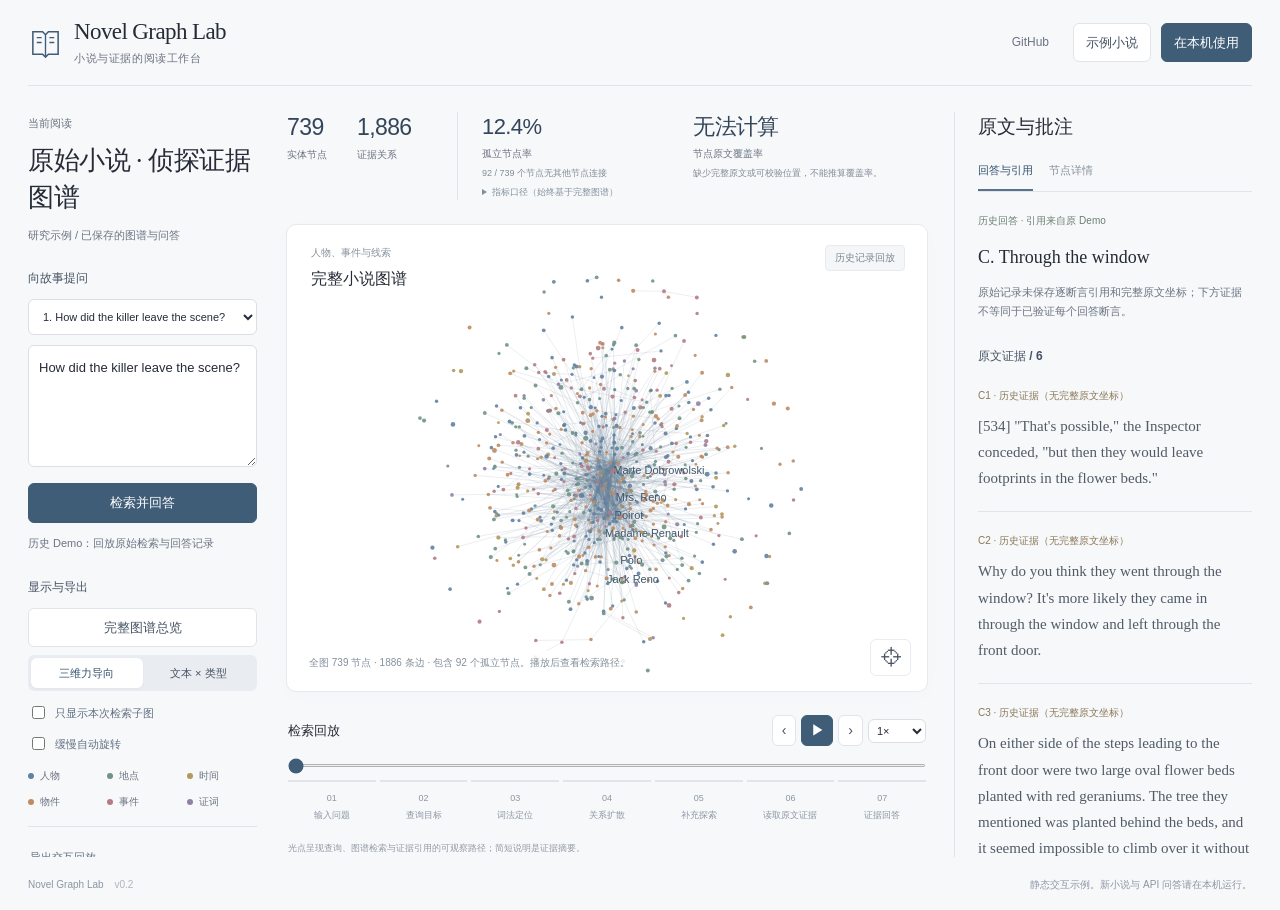
==== docs/index.html @ 872b1c0b "Build Novel Graph Lab with evidence replay and reading interface" ====
<!doctype html>
<html lang="zh-CN"><head><meta charset="utf-8"><meta name="viewport" content="width=device-width, initial-scale=1"><title>Novel Graph Lab · 小说思维图谱</title><style>:root{color-scheme:light;--bg:#f7f8fa;--paper:#fff;--ink:#252b37;--muted:#6b7482;--line:#e1e5ea;--accent:#405d78;--soft:#edf2f6;--serif:"Iowan Old Style","Palatino Linotype","Noto Serif CJK SC","Source Han Serif SC","SimSun",serif}*{box-sizing:border-box}body{margin:0;background:var(--bg);color:var(--ink);font:13px/1.65 -apple-system,BlinkMacSystemFont,"Segoe UI","Microsoft YaHei",sans-serif}button,input,textarea,select{font:inherit}button,select,summary{cursor:pointer}button{border:1px solid var(--line);border-radius:6px;background:var(--paper);color:#475263;padding:8px 12px;transition:background .15s}button:hover{background:var(--soft)}button:disabled{opacity:.5;cursor:wait}button:focus-visible,a:focus-visible,input:focus-visible,textarea:focus-visible,select:focus-visible,summary:focus-visible{outline:2px solid #617b95;outline-offset:3px}button.primary{background:var(--accent);color:white;border-color:var(--accent);font-weight:500}.primary:hover{background:#304a62}.wide{width:100%;text-align:center}header{height:86px;margin:0 28px;display:flex;align-items:center;justify-content:space-between;border-bottom:1px solid var(--line);gap:20px}.brand{display:flex;align-items:center;gap:11px;text-decoration:none;color:var(--ink);font:23px/1.2 var(--serif);letter-spacing:-.6px}.brandmark{width:35px;height:35px;color:var(--accent)}.brand small{display:block;font:11px/1.5 "Segoe UI","Microsoft YaHei",sans-serif;color:var(--muted);letter-spacing:.6px;margin-top:4px}.header-actions{display:flex;align-items:center;gap:10px}.repo-link{color:var(--muted);text-decoration:none;padding:8px 14px;font-size:12px}.repo-link:hover{color:var(--ink)}main{display:grid;grid-template-columns:232px minmax(410px,1fr) 298px;gap:26px;padding:26px 28px 20px;min-height:calc(100vh - 128px)}.left,.right{max-height:calc(100vh - 155px);overflow:auto;scrollbar-width:thin;scrollbar-color:#d3d9df transparent}.left{padding-right:3px}.right{border-left:1px solid var(--line);padding-left:23px}.book-kicker{font-size:11px;color:var(--muted);margin:2px 0 11px}h1{font:26px/1.4 var(--serif);letter-spacing:-.5px;margin:0 0 10px;overflow-wrap:anywhere}h2{font-size:16px;line-height:1.4;font-weight:550;margin:4px 0}h3{font-size:15px;font-weight:550;margin:6px 0}.muted,.micro{color:var(--muted)}.muted{font-size:11px;margin:0}.micro{font-size:11px;line-height:1.75}.section-label{font-size:12px;font-weight:550;color:#455263;margin:25px 0 10px}.left .section-label:first-of-type{margin-top:25px}textarea,input:not([type=checkbox]):not([type=range]):not([type=file]),select{background:var(--paper);border:1px solid #d9dfe5;border-radius:6px;padding:10px;color:var(--ink);width:100%;min-width:0}textarea{resize:vertical;width:100%;margin:10px 0;line-height:1.85}#question{min-height:122px;font-size:13px}select{font-size:11px}#presets{text-overflow:ellipsis;white-space:nowrap}.segmented{display:flex;background:#e9edf1;border-radius:6px;padding:3px;margin-top:8px}.segmented button{flex:1;border:0;background:transparent;font-size:11px;padding:6px 1px;white-space:nowrap}.selected{background:#fff!important;color:#314f6c!important;box-shadow:0 1px 3px #23364a0c}.check{display:flex;align-items:center;gap:7px;font-size:11px;color:#637080;margin:12px 0}input[type=checkbox],input[type=range]{accent-color:var(--accent)}.legend{display:grid;grid-template-columns:repeat(3,1fr);gap:9px;margin:15px 0}.legend span{font-size:10px;color:var(--muted)}.legend i{width:6px;height:6px;border-radius:50%;display:inline-block;margin-right:6px}.aside-bottom{padding-top:16px;margin-top:16px;border-top:1px solid var(--line);display:grid;gap:5px}.aside-bottom button,.import-json{font-size:11px;text-align:left;color:#607083;background:none;border:none;padding:5px 2px}.aside-bottom button:hover,.import-json:hover{color:var(--ink)}.import-json{cursor:pointer}.import-json input{display:none}.center{display:flex;flex-direction:column;gap:14px;min-width:0}.graph-summary{display:flex;gap:0;align-items:start;min-height:97px;padding:0 1px 10px}.stats{display:flex;gap:30px;min-width:170px;padding-right:25px}.stats strong,.graph-health strong{font-size:23px;font-weight:500;color:#34455a;font-variant-numeric:tabular-nums;line-height:1.35;letter-spacing:-.6px}.stats small,.graph-health small{display:block;font-size:10px;color:var(--muted);margin-top:4px}.graph-health{display:grid;grid-template-columns:1fr 1.25fr;gap:4px 24px;padding-left:24px;border-left:1px solid var(--line);flex:1}.graph-health p{font-size:9px;color:#818a96;margin:5px 0 0;line-height:1.55}.graph-health strong{font-size:22px}.graph-health details{grid-column:1/-1;font-size:9px;color:#83909d}.graph-health details[open]{position:relative;z-index:4}.scene{position:relative;min-height:405px;flex:1;overflow:hidden;background:var(--paper);border:1px solid #e6e9ed;border-radius:10px;box-shadow:0 4px 20px #40536904}.scene-top{position:absolute;left:24px;right:22px;top:20px;display:flex;align-items:start;justify-content:space-between;pointer-events:none;z-index:2;gap:10px}.graph-kicker{font-size:10px;color:#89929e;margin-bottom:7px}.badge{font-size:10px;color:#7c8793;background:#f4f6f8;border:1px solid #e7ebef;padding:4px 9px;border-radius:4px;white-space:nowrap}canvas{display:block;width:100%;height:100%;position:absolute;touch-action:none}.scene-bottom{position:absolute;bottom:15px;left:22px;right:16px;display:flex;align-items:end;justify-content:space-between;gap:12px;pointer-events:none}.scene-bottom span{font-size:10px;line-height:1.65;color:#84909c;max-width:87%;background:#ffffffdc;padding:4px 0}.scene-bottom button{pointer-events:auto;font-size:21px;padding:0 9px;border-color:#e8edf1}.timeline{padding:9px 2px 0}.timeline-head{display:flex;justify-content:space-between;gap:15px;align-items:center}.timeline-head h3{font-size:13px;margin:0}.playback{display:flex;gap:5px;align-items:center}.playback button{padding:3px 9px;font-size:14px;min-height:28px}.playback .play{width:32px;background:var(--accent);color:white;border-color:var(--accent)}.playback select{width:58px;padding:4px}#scrub{width:100%;height:3px;margin:18px 0 13px}.steps{display:flex;gap:4px}.steps button{position:relative;background:none;border:0;border-top:2px solid var(--line);border-radius:0;font-size:9px;flex:1;padding:8px 1px;min-width:0;color:#8b96a2;line-height:1.9}.steps button.active{color:#3b526a;border-color:#5b7893}.steps button.past{border-color:#a5b4c1;color:#728696}.timeline>.micro{font-size:9px;margin-bottom:0;color:#929aa4}.source-heading{font:19px var(--serif);padding:2px 0 12px}.tabs{display:flex;border-bottom:1px solid var(--line);margin:2px 0 21px;gap:16px}.tabs button{border:0;border-bottom:2px solid transparent;border-radius:0;font-size:11px;background:none;padding:7px 0 10px;color:#85909c}.tabs button.selected{box-shadow:none;background:transparent!important;border-color:#59738c}.status{font-size:10px;color:#6b8072;margin-bottom:12px}.answer-text{font:18px/1.7 var(--serif);white-space:pre-wrap;overflow-wrap:anywhere}.citation{padding:0 4px;border:0;color:#466586;background:#edf2f7;font:11px sans-serif}.evidence{border:0;border-bottom:1px solid var(--line);border-radius:0;padding:0 0 20px;margin:20px 0;color:#515b67;overflow-wrap:anywhere;cursor:pointer}.evidence strong{display:block;font:10px/1.7 "Segoe UI","Microsoft YaHei",sans-serif;color:#8a7657;margin-bottom:9px}.evidence p{margin:0;font:15px/1.75 var(--serif);white-space:pre-wrap}.evidence.active{background:#edf2f7;outline:8px solid #edf2f7;border-color:transparent;border-radius:2px}.relation{padding:9px 0;border-bottom:1px solid var(--line);font-size:11px;color:#607084}.accent{color:#446780}footer{padding:0 28px 16px;display:flex;justify-content:space-between;font-size:10px;color:#8b96a3;gap:15px}.footer-version{margin-left:8px;color:#adb5be}dialog{max-width:660px;width:calc(100% - 32px);max-height:90vh;padding:30px;background:white;border:1px solid #d4dce4;border-radius:12px;color:var(--ink);box-shadow:0 25px 100px #1a2e4b30}dialog::backdrop{background:#23344850;backdrop-filter:blur(3px)}.dialog-top{display:flex;justify-content:space-between;align-items:start;margin-bottom:22px;gap:20px}.dialog-top h2{font:25px var(--serif)}dialog label{display:block;font-size:12px;color:#5d6b7c;margin-top:13px}dialog input{margin-top:7px}dialog textarea{margin-bottom:0}#novelText{min-height:120px}.form-grid{display:grid;grid-template-columns:1fr 1fr;gap:16px}.file-row{display:flex;justify-content:space-between;align-items:center;gap:12px;font-size:10px;color:var(--muted);margin-top:12px}.file-row select{width:110px}#buildOverlay{position:absolute;z-index:5;left:12%;right:12%;top:34%;padding:25px;background:#fffffffa;border:1px solid #cbd5df;border-radius:10px;box-shadow:0 16px 60px #3b587d1f;text-align:center}progress{width:100%;height:5px;margin-top:20px;accent-color:var(--accent)}#buildDetail{font-size:12px;color:var(--muted)}#toast{position:fixed;bottom:24px;left:50%;transform:translateX(-50%);background:#30475e;color:white;border:1px solid #30475e;border-radius:7px;padding:12px 22px;z-index:20;max-width:85%;font-size:12px}#hover{position:absolute;z-index:4;pointer-events:none;padding:7px 10px;background:#ffffffed;border:1px solid #b7c5d3;box-shadow:0 3px 12px #19365014;border-radius:5px;font-size:11px;max-width:220px}.sr{position:absolute;width:1px;height:1px;overflow:hidden;clip-path:inset(50%)}[hidden]{display:none!important}@media(min-width:1600px){main{grid-template-columns:255px minmax(550px,1fr) 325px;gap:32px;padding:30px 40px 20px}header{margin:0 40px}.scene{min-height:490px}.right{padding-left:27px}.graph-summary{min-height:104px}.stats{gap:38px;min-width:210px}.graph-health{gap:4px 36px}}@media(max-width:1150px){main{grid-template-columns:218px minmax(360px,1fr);gap:20px}.right{grid-column:1/-1;max-height:none;border-left:0;border-top:1px solid var(--line);padding:20px 0}.left{max-height:none}.scene{min-height:440px}.right #evidenceList{display:grid;grid-template-columns:1fr 1fr;gap:16px}.graph-summary{flex-wrap:wrap;gap:12px}.stats{min-width:155px}.graph-health{gap:4px 18px;padding-left:18px}.graph-health strong{font-size:20px}}@media(max-width:700px){header{height:75px;margin:0 16px}.brand{font-size:18px;gap:7px}.brandmark{width:28px}.brand small{font-size:9px;letter-spacing:0}.header-actions{gap:5px}.header-actions button{font-size:11px;padding:6px 8px}.repo-link{display:none}main{display:flex;flex-direction:column;padding:18px 16px;gap:22px}.left{max-height:none;padding:0}.left h1{font-size:24px}.left .aside-bottom{display:flex;flex-wrap:wrap;gap:15px}.section-label{margin-top:18px}.legend{max-width:260px}.center{gap:13px}.scene{min-height:450px}.scene-top{left:17px;right:15px;top:16px}.scene-top h2{font-size:15px}.graph-kicker{font-size:9px}.graph-summary{flex-wrap:nowrap}.stats{min-width:133px;gap:18px;padding-right:12px}.stats strong,.graph-health strong{font-size:19px}.graph-health{padding-left:12px;gap:4px 12px}.graph-health p{font-size:8px}.graph-health small,.stats small{font-size:9px}.graph-health details{font-size:8px}.badge{font-size:9px}.right #evidenceList{display:block}.steps{flex-wrap:wrap}.steps button{min-width:22%}.timeline>.micro{font-size:9px}.form-grid{grid-template-columns:1fr}dialog{padding:22px}footer{padding:4px 16px 16px;font-size:9px;flex-wrap:wrap}}@media(prefers-reduced-motion:reduce){*{scroll-behavior:auto!important;transition:none!important}}
</style></head>
<body>
<header><a class="brand" href="#" aria-label="Novel Graph Lab 首页"><svg class="brandmark" viewBox="0 0 36 36" aria-hidden="true"><path d="M5 7h10l3 3 3-3h10v23H21l-3 3-3-3H5Z" fill="none" stroke="currentColor" stroke-width="1.6"/><path d="M18 10v23M9 13h5M9 18h5M22 13h5M22 18h5" fill="none" stroke="currentColor" stroke-width="1.4"/></svg><span>Novel Graph Lab<small>小说与证据的阅读工作台</small></span></a><nav class="header-actions"><a class="repo-link" href="https://github.com/fuxiaoji/novel-graph-lab" target="_blank" rel="noopener">GitHub</a><button id="loadDemo">示例小说</button><button id="importBtn" class="primary">导入小说</button></nav></header>
<main>
<aside class="left panel"><div class="book-kicker">当前阅读</div><h1 id="bookTitle">小说思维图谱</h1><p id="bookInfo" class="muted">正在加载原始演示…</p><div class="section-label">向故事提问</div><label for="presets" class="sr">历史问题</label><select id="presets"></select><label for="question" class="sr">你的问题</label><textarea id="question" rows="4" placeholder="例如：凶手是如何离开现场的？哪些线索支持这个结论？"></textarea><button id="ask" class="primary wide">检索并回答</button><p id="modeNote" class="micro">历史 Demo 回放 · 无需 API</p>
<div class="section-label">显示与导出</div><button id="overview" class="wide">完整图谱总览</button><div class="segmented"><button id="force" class="selected">三维力导向</button><button id="layers">文本 × 类型</button></div><label class="check"><input type="checkbox" id="focus"> 只显示本次检索子图</label><label class="check"><input type="checkbox" id="rotate"> 缓慢自动旋转</label><div class="legend" id="legend"></div><div class="aside-bottom"><button id="exportHtml">导出交互回放</button><button id="exportJson">保存图谱与问答</button><label class="import-json">载入已保存的图谱<input id="jsonFile" type="file" accept=".json,application/json"></label></div></aside>
<section class="center"><div class="graph-summary"><div class="stats"><div><strong id="nodeCount">—</strong><small>实体节点</small></div><div><strong id="edgeCount">—</strong><small>证据关系</small></div></div>
<div class="graph-health"><div><strong id="isolatedRate">—</strong><small>孤立节点率</small><p id="isolatedDetail"></p></div><div><strong id="coverageRate">—</strong><small>节点原文覆盖率</small><p id="coverageDetail"></p></div><details><summary>指标口径（始终基于完整图谱）</summary><p>孤立节点：没有连接到其他节点的边。覆盖率：节点证据在完整原文中的字符区间取并集，除以全文字符数。重叠只计一次；不把整块长度当作证据覆盖。</p></details></div></div><div class="scene panel" id="scene"><div class="scene-top"><div><div class="graph-kicker">人物、事件与线索</div><h2 id="stageTitle">从问题出发，连接线索</h2></div><span id="modeBadge" class="badge">历史记录回放</span></div><canvas id="graph" aria-label="可旋转的三维小说知识图谱，点击节点查看证据"></canvas><div id="hover" hidden></div><div class="scene-bottom"><span id="stageDetail">拖拽旋转 · 滚轮缩放 · 点击节点查看证据</span><button id="resetView" title="重置视角">⌖</button></div><div id="buildOverlay" hidden><strong id="buildLabel"></strong><progress id="buildProgress" max="1" value="0"></progress><p id="buildDetail"></p><button id="cancel">停止任务</button></div></div>
<div class="timeline panel"><div class="timeline-head"><div><h3>检索回放</h3></div><div class="playback"><button id="prev" title="上一步">‹</button><button id="play" class="play" title="播放或暂停">▶</button><button id="next" title="下一步">›</button><label for="speed" class="sr">播放速度</label><select id="speed"><option value="0.5">0.5×</option><option value="1" selected>1×</option><option value="2">2×</option></select></div></div><label for="scrub" class="sr">动画进度</label><input id="scrub" type="range" min="0" max="1000" value="0"><div id="steps" class="steps"></div><p class="micro">光点呈现查询、图谱检索与证据引用的可观察路径；简短说明是证据摘要。</p></div></section>
<aside class="right panel"><div class="source-heading">原文与批注</div><div class="tabs"><button class="selected" id="answerTab">回答与引用</button><button id="nodeTab">节点详情</button></div><section id="answerPane"><div id="answerState" class="status">等待检索</div><div id="answerText" class="answer-text">输入问题，或播放一个历史示例。</div><p id="uncertainty" class="micro"></p><div class="section-label">原文证据 <span id="evidenceCount"></span></div><div id="evidenceList"></div></section><section id="nodePane" hidden><h3 id="nodeTitle">选择一个节点</h3><p id="nodeType" class="muted">点击图谱中的节点，检查关联和原文。</p><div id="nodeEvidence"></div><div id="nodeRelations"></div></section></aside>
</main>
<footer><span>Novel Graph Lab <span class="footer-version">v0.2</span></span><span id="footerStatus">本地运行 · 图谱与原文可导出 · 密钥不写入文件</span></footer>
<dialog id="importDialog"><form id="importForm"><div class="dialog-top"><div><h2>开始阅读一本小说</h2></div><button type="button" id="closeDialog">✕</button></div><label>小说文件 <input type="file" id="novelFile" accept=".txt,.md,text/plain,text/markdown"></label><div class="file-row"><span id="fileInfo">支持 TXT / Markdown，UTF-8 或 GB18030</span><select id="encoding"><option value="utf-8">UTF-8</option><option value="gb18030">GB18030</option></select></div><label>或粘贴小说<textarea id="novelText" rows="5" placeholder="完整文本会被分块处理，不需要塞入一次对话。已有图谱时，留空可仅更新 API 配置。"></textarea></label><div class="form-grid"><label>API Base URL<input id="baseUrl" type="url" placeholder="https://api.deepseek.com" value="https://api.deepseek.com"></label><label>模型名称<input id="model" placeholder="填写服务商提供的模型 ID"></label></div><label>API Key<input type="password" id="apiKey" autocomplete="off" placeholder="仅在当前页面内存中保存；本地模型可留空"></label><div class="form-grid"><label>每块字符数<input type="number" id="chunkSize" min="500" max="12000" step="500" value="5000"></label><p class="micro">点击开始后，小说分块和问题会发送到你填写的 API。完成分块保存在本地缓存，重试可复用。</p></div><p id="estimate" class="micro">每个新分块约 1 次建图请求，每个问题另约 2 次请求。</p><button class="primary wide" type="submit">应用小说与 API 配置</button></form></dialog>
<div id="toast" role="status" hidden></div>
<script>/* Graph-wide statistics and deterministic 3D force layout, independent of query. */
(function(root){
  function unionLength(ranges){let end=-1,total=0;for(const[a,b]of ranges.sort((x,y)=>x[0]-y[0])){if(b>end){total+=b-Math.max(a,end);end=b;}}return total;}
  function metrics(g){
    const connected=new Set();for(const e of g.edges){if(e.source!==e.target){connected.add(e.source);connected.add(e.target);}}
    const isolated=g.nodes.filter(n=>!connected.has(n.id)).length;
    const total=g.meta?.characters;
    const validPassages=g.passages.filter(p=>Number.isInteger(p.start)&&p.start>=0&&Number.isInteger(p.end)&&p.end>=p.start&&Array.from(p.text||'').length===p.end-p.start);
    const ps=new Map(validPassages.filter(p=>!Number.isInteger(total)||p.end<=total).map(p=>[p.id,p]));
    const full=Number.isInteger(total)&&total>0&&validPassages.every(p=>p.end<=total)&&unionLength(validPassages.map(p=>[p.start,p.end]))===total;
    const ranges=[];let anchored=0;
    for(const n of g.nodes){let found=false;for(const ev of n.evidence_ids||[]){const p=ps.get(ev.passage_id),quote=ev.quote;if(!p||!Number.isInteger(p.start)||!quote?.trim())continue;const at=p.text.indexOf(quote);if(at<0)continue;
      const a=p.start+Array.from(p.text.slice(0,at)).length,b=a+Array.from(quote).length;
      if(a>=0&&b<=p.end){ranges.push([a,b]);found=true;}
    }if(found)anchored++;}
    const covered=full?unionLength(ranges):null;
    return {nodes:g.nodes.length,edges:g.edges.length,isolated,isolatedRate:g.nodes.length?isolated/g.nodes.length:0,covered,total:full?total:null,coverage:full?covered/total:null,anchored:full?anchored:null};
  }
  function forceLayout(g,iterations=90){
    const n=g.nodes.length,indices=new Map(g.nodes.map((v,i)=>[v.id,i]));
    const p=g.nodes.map((v,i)=>{const y=1-2*(i+.5)/Math.max(1,n),r=Math.sqrt(1-y*y),a=i*2.3999632297;return{x:210*r*Math.cos(a),y:210*y,z:210*r*Math.sin(a)};});
    const edges=g.edges.map(e=>[indices.get(e.source),indices.get(e.target)]).filter(([a,b])=>a!=null&&b!=null&&a!==b);
    for(let k=0;k<iterations;k++){
      const f=p.map(()=>({x:0,y:0,z:0})),stride=Math.max(1,Math.ceil(n/1200));
      for(let i=0;i<n;i++)for(let j=i+1+(k%stride);j<n;j+=stride){const a=p[i],b=p[j];const dx=a.x-b.x,dy=a.y-b.y,dz=a.z-b.z,d2=dx*dx+dy*dy+dz*dz+25,d=Math.sqrt(d2),repel=1800*stride/d2;
        for(const[axis,v]of[['x',dx],['y',dy],['z',dz]]){const value=v/d*repel;f[i][axis]+=value;f[j][axis]-=value;}
      }
      for(const[i,j]of edges){const a=p[i],b=p[j],dx=b.x-a.x,dy=b.y-a.y,dz=b.z-a.z,d=Math.hypot(dx,dy,dz)||1,attract=(d-48)*.014;for(const[axis,v]of[['x',dx],['y',dy],['z',dz]]){f[i][axis]+=v/d*attract;f[j][axis]-=v/d*attract;}}
      for(let i=0;i<n;i++){for(const axis of ['x','y','z'])f[i][axis]-=p[i][axis]*.003;const d=Math.hypot(f[i].x,f[i].y,f[i].z)||1,step=Math.min(d,9*(1-k/iterations)+.5)/d;for(const axis of ['x','y','z'])p[i][axis]+=f[i][axis]*step;}
    }
    let max=1;for(const v of p)max=Math.max(max,Math.hypot(v.x,v.y,v.z));for(const v of p)for(const axis of ['x','y','z'])v[axis]*=245/max;
    return new Map(g.nodes.map((v,i)=>[v.id,p[i]]));
  }
  const api={metrics,forceLayout,unionLength};if(typeof module!=='undefined')module.exports=api;else root.GraphAnalysis=api;
})(typeof window!=='undefined'?window:globalThis);
</script><script>window.__PUBLIC_DEMO__=true;window.__BOOT__={"graph": {"version": "1.0", "title": "原始小说 · 侦探证据图谱", "nodes": [{"id": "n1", "name": "the girl", "type": "person", "aliases": ["she", "the crazy girl", "the most elusive girl"], "evidence_ids": [{"passage_id": "historical", "quote": "she"}, {"passage_id": "historical", "quote": "the crazy girl"}], "fx": 0.0286, "fy": 0.0752, "fz": -0.0403, "x": 0.2634, "y": 0.25}, {"id": "n2", "name": "the narrator", "type": "person", "aliases": ["I", "me", "this kind gentleman"], "evidence_ids": [{"passage_id": "historical", "quote": "I"}, {"passage_id": "historical", "quote": "me"}], "fx": -0.0439, "fy": 0.094, "fz": -0.0616, "x": 0.4132, "y": 0.1788}, {"id": "n3", "name": "the sister", "type": "person", "aliases": ["my sister", "your sister", "sister"], "evidence_ids": [{"passage_id": "historical", "quote": "your sister"}, {"passage_id": "historical", "quote": "my sister"}], "fx": 0.0255, "fy": -0.0147, "fz": -0.0691, "x": 0.1238, "y": 0.2}, {"id": "n4", "name": "the French comic book", "type": "clue_object", "aliases": ["the newspaper"], "evidence_ids": [{"passage_id": "historical", "quote": "a large French comic book"}, {"passage_id": "historical", "quote": "the newspaper"}], "fx": 0.1931, "fy": -0.0491, "fz": 0.0904, "x": 0.3006, "y": 0.3333}, {"id": "n5", "name": "Companion", "type": "person", "aliases": ["you", "we"], "evidence_ids": [{"passage_id": "historical", "quote": "you"}, {"passage_id": "historical", "quote": "we"}], "fx": 0.0817, "fy": -0.0168, "fz": -0.0253, "x": 0.0242, "y": 0.0}, {"id": "n6", "name": "Young man", "type": "person", "aliases": ["he"], "evidence_ids": [{"passage_id": "historical", "quote": "a young man"}, {"passage_id": "historical", "quote": "he"}], "fx": 0.2491, "fy": -0.1906, "fz": -0.0706, "x": 0.0115, "y": 0.0}, {"id": "n7", "name": "Arras", "type": "location", "aliases": [], "evidence_ids": [{"passage_id": "historical", "quote": "Arras"}], "fx": 0.1768, "fy": -0.253, "fz": -0.0203, "x": 0.0155, "y": 0.0}, {"id": "n8", "name": "Britain", "type": "location", "aliases": [], "evidence_ids": [{"passage_id": "historical", "quote": "Britain"}], "fx": -0.023, "fy": -0.1101, "fz": -0.0269, "x": 0.5708, "y": 0.4}, {"id": "n9", "name": "America", "type": "location", "aliases": [], "evidence_ids": [{"passage_id": "historical", "quote": "America"}], "fx": 0.2459, "fy": -0.1997, "fz": -0.019, "x": 0.0133, "y": 0.0}, {"id": "n10", "name": "New performance", "type": "event", "aliases": ["new idea"], "evidence_ids": [{"passage_id": "historical", "quote": "new performance"}, {"passage_id": "historical", "quote": "new idea"}], "fx": 0.1125, "fy": -0.0895, "fz": -0.103, "x": 0.0137, "y": 0.0}, {"id": "n11", "name": "Private secretary job", "type": "event", "aliases": ["job"], "evidence_ids": [{"passage_id": "historical", "quote": "private secretary"}, {"passage_id": "historical", "quote": "job"}], "fx": -0.1477, "fy": 0.2029, "fz": -0.152, "x": 0.0166, "y": 0.0}, {"id": "n12", "name": "Poirot", "type": "person", "aliases": ["Mr. Poirot", "Poirot", "my friend"], "evidence_ids": [{"passage_id": "historical", "quote": "Mr. Poirot"}, {"passage_id": "historical", "quote": "Poirot"}], "fx": -0.0601, "fy": -0.0172, "fz": -0.0647, "x": 0.453, "y": 0.3396}, {"id": "n13", "name": "Captain Hastings", "type": "person", "aliases": ["Hastings", "you", "my friend"], "evidence_ids": [{"passage_id": "historical", "quote": "Captain Hastings"}, {"passage_id": "historical", "quote": "Hastings"}], "fx": -0.0388, "fy": -0.0328, "fz": 0.0376, "x": 0.6876, "y": 0.1667}, {"id": "n14", "name": "Lucien Bexes", "type": "person", "aliases": ["Mr. Bexes", "Mr. Bex", "police commissioner"], "evidence_ids": [{"passage_id": "historical", "quote": "Mr. Lucien Bexes"}, {"passage_id": "historical", "quote": "Mr. Bex"}], "fx": -0.0341, "fy": 0.0244, "fz": 0.0161, "x": 0.2069, "y": 0.2872}, {"id": "n15", "name": "The deceased", "type": "person", "aliases": ["deceased"], "evidence_ids": [{"passage_id": "historical", "quote": "The deceased"}, {"passage_id": "historical", "quote": "the deceased"}], "fx": -0.0263, "fy": 0.1621, "fz": -0.0135, "x": 0.1713, "y": 0.1667}, {"id": "n16", "name": "Mr. Alt", "type": "person", "aliases": ["examining magistrate", "Mr. Alt", "the judge"], "evidence_ids": [{"passage_id": "historical", "quote": "Mr. Alt"}, {"passage_id": "historical", "quote": "the judge"}], "fx": 0.0142, "fy": 0.0382, "fz": -0.0701, "x": 0.4193, "y": 0.2847}, {"id": "n17", "name": "Ostend 1909", "type": "time_anchor", "aliases": ["1909"], "evidence_ids": [{"passage_id": "historical", "quote": "Ostend in 1909"}], "fx": -0.1729, "fy": -0.0698, "fz": -0.1869, "x": 0.0709, "y": 0.0}, {"id": "n18", "name": "The card", "type": "clue_object", "aliases": ["card"], "evidence_ids": [{"passage_id": "historical", "quote": "the card"}, {"passage_id": "historical", "quote": "business card"}], "fx": -0.1196, "fy": -0.0509, "fz": -0.0472, "x": 0.0685, "y": 0.0}, {"id": "n19", "name": "The house", "type": "location", "aliases": ["house", "the house", "home"], "evidence_ids": [{"passage_id": "historical", "quote": "the house"}, {"passage_id": "historical", "quote": "house"}], "fx": -0.0274, "fy": -0.036, "fz": 0.0435, "x": 0.3469, "y": 0.15}, {"id": "n20", "name": "Jack Reno", "type": "person", "aliases": ["Jack", "Mr. Jack", "the boy"], "evidence_ids": [{"passage_id": "historical", "quote": "Jack Reno"}, {"passage_id": "historical", "quote": "Jack"}], "fx": 0.1017, "fy": 0.0532, "fz": 0.1001, "x": 0.6647, "y": 0.2979}, {"id": "n21", "name": "Maudie Dobroslava", "type": "person", "aliases": ["Maudie", "Miss Dobrol"], "evidence_ids": [{"passage_id": "historical", "quote": "Miss Dobrol"}, {"passage_id": "historical", "quote": "Maudie"}], "fx": 0.2491, "fy": 0.0899, "fz": 0.184, "x": 0.984, "y": 0.0}, {"id": "n22", "name": "Bella DuVain", "type": "person", "aliases": ["the girl", "she", "her"], "evidence_ids": [{"passage_id": "historical", "quote": "Bella DuVain"}, {"passage_id": "historical", "quote": "She lifted her veil"}], "fx": 0.1158, "fy": -0.1021, "fz": -0.0214, "x": 0.7067, "y": 0.3514}, {"id": "n23", "name": "Gilead", "type": "person", "aliases": [], "evidence_ids": [{"passage_id": "historical", "quote": "Gilead"}], "fx": 0.0046, "fy": -0.0809, "fz": 0.2429, "x": 0.9861, "y": 0.0}, {"id": "n24", "name": "Mrs. Reno", "type": "person", "aliases": ["his mother", "Mrs. Renault", "madam"], "evidence_ids": [{"passage_id": "historical", "quote": "His mother"}, {"passage_id": "historical", "quote": "Mrs."}], "fx": 0.0284, "fy": 0.0332, "fz": -0.0244, "x": 0.5838, "y": 0.2724}, {"id": "n25", "name": "Manor of Marguerite", "type": "location", "aliases": [], "evidence_ids": [{"passage_id": "historical", "quote": "Manor of Marguerite"}], "fx": 0.1666, "fy": 0.0988, "fz": 0.2645, "x": 0.983, "y": 0.0}, {"id": "n26", "name": "Paris", "type": "location", "aliases": ["Paris"], "evidence_ids": [{"passage_id": "historical", "quote": "Paris"}], "fx": 0.0309, "fy": -0.0308, "fz": 0.0859, "x": 0.5363, "y": 0.1}, {"id": "n27", "name": "the truth", "type": "event", "aliases": [], "evidence_ids": [{"passage_id": "historical", "quote": "the truth"}], "fx": -0.0143, "fy": 0.0089, "fz": 0.0679, "x": 0.7859, "y": 0.0}, {"id": "n28", "name": "George Conolly", "type": "person", "aliases": ["Jack's father", "my father", "father"], "evidence_ids": [{"passage_id": "historical", "quote": "Jack's father"}, {"passage_id": "historical", "quote": "George Conolly"}], "fx": 0.0761, "fy": -0.0007, "fz": -0.0194, "x": 0.7913, "y": 0.1765}, {"id": "n29", "name": "Mr. Stoner", "type": "person", "aliases": ["Gabriel Stoner", "Stoner", "Mr. Stoner"], "evidence_ids": [{"passage_id": "historical", "quote": "Mr. Stoner"}, {"passage_id": "historical", "quote": "Gabriel Stoner"}], "fx": 0.0146, "fy": 0.0361, "fz": 0.0192, "x": 0.5459, "y": 0.4189}, {"id": "n30", "name": "London", "type": "location", "aliases": ["London"], "evidence_ids": [{"passage_id": "historical", "quote": "London"}], "fx": -0.1123, "fy": 0.0541, "fz": -0.1383, "x": 0.5847, "y": 0.0}, {"id": "n31", "name": "South America", "type": "location", "aliases": ["South America"], "evidence_ids": [{"passage_id": "historical", "quote": "South America"}], "fx": 0.0873, "fy": 0.0836, "fz": 0.0453, "x": 0.4026, "y": 0.3846}, {"id": "n32", "name": "hunting dog model", "type": "clue_object", "aliases": ["Jolaud"], "evidence_ids": [{"passage_id": "historical", "quote": "hunting dog model"}, {"passage_id": "historical", "quote": "Jolaud"}], "fx": -0.1036, "fy": -0.0793, "fz": -0.2149, "x": 0.9908, "y": 0.0}, {"id": "n33", "name": "500 francs", "type": "clue_object", "aliases": [], "evidence_ids": [{"passage_id": "historical", "quote": "500 francs"}], "fx": -0.1097, "fy": -0.0588, "fz": -0.2266, "x": 0.9909, "y": 0.0}, {"id": "n34", "name": "ship to South America", "type": "event", "aliases": [], "evidence_ids": [{"passage_id": "historical", "quote": "ship to South America"}], "fx": 0.218, "fy": 0.0358, "fz": 0.2323, "x": 0.9916, "y": 0.0}, {"id": "n35", "name": "Bello", "type": "person", "aliases": [], "evidence_ids": [{"passage_id": "historical", "quote": "Bello"}], "fx": 0.2262, "fy": 0.0749, "fz": 0.2364, "x": 0.9939, "y": 0.0}, {"id": "n37", "name": "Jack's mother", "type": "person", "aliases": ["my mother", "his mother", "the lady"], "evidence_ids": [{"passage_id": "historical", "quote": "My mother"}, {"passage_id": "historical", "quote": "my mother"}], "fx": 0.0393, "fy": 0.065, "fz": -0.0261, "x": 0.7599, "y": 0.5}, {"id": "n38", "name": "Reynold family", "type": "person", "aliases": ["Reynold"], "evidence_ids": [{"passage_id": "historical", "quote": "Reynold family"}, {"passage_id": "historical", "quote": "Mr. Reynold"}], "fx": -0.0248, "fy": 0.0392, "fz": 0.1356, "x": 0.8338, "y": 0.0}, {"id": "n39", "name": "Chateau de Generville", "type": "location", "aliases": ["Chateau de Gene"], "evidence_ids": [{"passage_id": "historical", "quote": "Chateau de Generville"}, {"passage_id": "historical", "quote": "Chateau de Gene"}], "fx": -0.0031, "fy": -0.0838, "fz": 0.0323, "x": 0.8378, "y": 0.0}, {"id": "n40", "name": "Cinderella", "type": "person", "aliases": ["Cinderella", "she", "mad girl"], "evidence_ids": [{"passage_id": "historical", "quote": "Cinderella"}, {"passage_id": "historical", "quote": "she"}], "fx": -0.1071, "fy": 0.0896, "fz": -0.0092, "x": 0.5346, "y": 0.4464}, {"id": "n41", "name": "Darcy", "type": "person", "aliases": ["Darcy"], "evidence_ids": [{"passage_id": "historical", "quote": "Darcy"}], "fx": -0.1039, "fy": 0.2163, "fz": -0.1574, "x": 0.9984, "y": 0.0}, {"id": "n42", "name": "the prince", "type": "person", "aliases": ["prince"], "evidence_ids": [{"passage_id": "historical", "quote": "the prince"}], "fx": -0.2651, "fy": 0.137, "fz": -0.0174, "x": 0.9997, "y": 0.0}, {"id": "n43", "name": "the train to Calais", "type": "event", "aliases": ["train"], "evidence_ids": [{"passage_id": "historical", "quote": "the train to Calais"}, {"passage_id": "historical", "quote": "train"}], "fx": 0.041, "fy": 0.043, "fz": 0.0193, "x": 0.5186, "y": 0.1111}, {"id": "n44", "name": "early June", "type": "time_anchor", "aliases": ["June"], "evidence_ids": [{"passage_id": "historical", "quote": "early June"}], "fx": 0.0703, "fy": 0.5271, "fz": 0.8358, "x": 0.0013, "y": 0.0}, {"id": "n45", "name": "Mr. Renault", "type": "person", "aliases": ["Mr. Renault", "Monsieur Renault", "M. Renault"], "evidence_ids": [{"passage_id": "historical", "quote": "Mr. Renault"}, {"passage_id": "historical", "quote": "Monsieur Renault"}], "fx": -0.0572, "fy": 0.0305, "fz": 0.041, "x": 0.3673, "y": 0.3482}, {"id": "n47", "name": "breakfast", "type": "event", "aliases": ["breakfast"], "evidence_ids": [{"passage_id": "historical", "quote": "breakfast"}], "fx": -0.0779, "fy": -0.0223, "fz": -0.1575, "x": 0.4127, "y": 0.25}, {"id": "n48", "name": "transatlantic journey", "type": "event", "aliases": ["transatlantic journey"], "evidence_ids": [{"passage_id": "historical", "quote": "transatlantic journey"}], "fx": -0.0734, "fy": 0.2262, "fz": -0.1594, "x": 0.023, "y": 0.0}, {"id": "n49", "name": "Calais", "type": "location", "aliases": ["Calais"], "evidence_ids": [{"passage_id": "historical", "quote": "Calais"}, {"passage_id": "historical", "quote": "Calais station"}], "fx": -0.0017, "fy": 0.0693, "fz": -0.067, "x": 0.3806, "y": 0.1429}, {"id": "n50", "name": "Dover", "type": "location", "aliases": ["Dover"], "evidence_ids": [{"passage_id": "historical", "quote": "Dover"}], "fx": -0.1115, "fy": 0.0643, "fz": -0.1625, "x": 0.2777, "y": 0.0}, {"id": "n51", "name": "eleven o'clock", "type": "time_anchor", "aliases": ["eleven o'clock"], "evidence_ids": [{"passage_id": "historical", "quote": "eleven o'clock"}], "fx": -0.1396, "fy": -0.0383, "fz": -0.1993, "x": 0.0444, "y": 0.0}, {"id": "n52", "name": "telegram", "type": "clue_object", "aliases": ["telegram"], "evidence_ids": [{"passage_id": "historical", "quote": "telegram"}], "fx": -0.0124, "fy": -0.0384, "fz": 0.0769, "x": 0.4666, "y": 0.375}, {"id": "n53", "name": "seasickness pills", "type": "clue_object", "aliases": ["seasickness pills"], "evidence_ids": [{"passage_id": "historical", "quote": "seasickness pills"}], "fx": -0.1452, "fy": 0.1935, "fz": -0.1303, "x": 0.045, "y": 0.0}, {"id": "n54", "name": "tie", "type": "clue_object", "aliases": ["tie"], "evidence_ids": [{"passage_id": "historical", "quote": "tie"}], "fx": -0.1454, "fy": -0.0957, "fz": -0.1889, "x": 0.0234, "y": 0.0}, {"id": "n55", "name": "Policeman", "type": "person", "aliases": [], "evidence_ids": [{"passage_id": "historical", "quote": "policeman"}], "fx": -0.0753, "fy": -0.2193, "fz": 0.1979, "x": 0.0668, "y": 0.0}, {"id": "n56", "name": "Madame Renault", "type": "person", "aliases": ["she", "her", "a lady"], "evidence_ids": [{"passage_id": "historical", "quote": "Madame Renault"}, {"passage_id": "historical", "quote": "she"}], "fx": 0.0377, "fy": 0.0663, "fz": 0.0314, "x": 0.5631, "y": 0.2108}, {"id": "n57", "name": "Françoise", "type": "person", "aliases": ["old maid", "Francoise", "the maid"], "evidence_ids": [{"passage_id": "historical", "quote": "Françoise"}, {"passage_id": "historical", "quote": "Francoise"}], "fx": 0.0155, "fy": -0.0641, "fz": 0.0115, "x": 0.3216, "y": 0.1739}, {"id": "n59", "name": "Doctor", "type": "person", "aliases": ["Doctor", "the doctor", "doctor"], "evidence_ids": [{"passage_id": "historical", "quote": "doctor"}, {"passage_id": "historical", "quote": "the doctor"}], "fx": -0.0159, "fy": -0.0155, "fz": 0.0156, "x": 0.5799, "y": 0.25}, {"id": "n60", "name": "Villa Renault", "type": "location", "aliases": ["his villa"], "evidence_ids": [{"passage_id": "historical", "quote": "his villa"}], "fx": -0.0338, "fy": -0.1169, "fz": 0.0875, "x": 0.0666, "y": 0.0}, {"id": "n61", "name": "Large green gate", "type": "location", "aliases": [], "evidence_ids": [{"passage_id": "historical", "quote": "large green gate"}], "fx": -0.5057, "fy": 0.5588, "fz": -0.6472, "x": 0.0657, "y": 0.0}, {"id": "n62", "name": "Front door", "type": "clue_object", "aliases": ["it", "front door", "the front door"], "evidence_ids": [{"passage_id": "historical", "quote": "front door"}, {"passage_id": "historical", "quote": "the front door"}], "fx": -0.0253, "fy": -0.0651, "fz": -0.031, "x": 0.3262, "y": 0.2273}, {"id": "n63", "name": "Silverware", "type": "clue_object", "aliases": [], "evidence_ids": [{"passage_id": "historical", "quote": "silverware"}], "fx": -0.0076, "fy": -0.1931, "fz": 0.0887, "x": 0.08, "y": 0.0}, {"id": "n64", "name": "Body", "type": "clue_object", "aliases": ["the body", "he", "real killer"], "evidence_ids": [{"passage_id": "historical", "quote": "the body"}, {"passage_id": "historical", "quote": "he"}], "fx": -0.0064, "fy": -0.0182, "fz": -0.0057, "x": 0.3317, "y": 0.1562}, {"id": "n65", "name": "Murder event", "type": "event", "aliases": ["murdered"], "evidence_ids": [{"passage_id": "historical", "quote": "murdered"}], "fx": -0.2124, "fy": -0.0021, "fz": 0.1301, "x": 0.067, "y": 0.0}, {"id": "n66", "name": "Discovery of body", "type": "event", "aliases": [], "evidence_ids": [{"passage_id": "historical", "quote": "discovered this morning at nine o'clock"}], "fx": -0.2958, "fy": -0.0312, "fz": 0.3114, "x": 0.0731, "y": 0.0}, {"id": "n67", "name": "Finding of front door open", "type": "event", "aliases": [], "evidence_ids": [{"passage_id": "historical", "quote": "found the front door half open"}], "fx": -0.0782, "fy": -0.2016, "fz": -0.0657, "x": 0.0796, "y": 0.0}, {"id": "n68", "name": "Finding of Madame Renault bound", "type": "event", "aliases": [], "evidence_ids": [], "fx": -0.7517, "fy": -0.1264, "fz": -0.6612, "x": 0.0, "y": 0.5}, {"id": "n69", "name": "Examination of body", "type": "event", "aliases": [], "evidence_ids": [{"passage_id": "historical", "quote": "examined the body this morning at ten o'clock"}], "fx": -0.0283, "fy": 0.1672, "fz": -0.0801, "x": 0.0825, "y": 0.0}, {"id": "n70", "name": "Time of death", "type": "time_anchor", "aliases": ["around two in the morning"], "evidence_ids": [{"passage_id": "historical", "quote": "around two in the morning"}], "fx": -0.3403, "fy": -0.0186, "fz": 0.244, "x": 0.0734, "y": 0.0}, {"id": "n71", "name": "Nine o'clock", "type": "time_anchor", "aliases": [], "evidence_ids": [{"passage_id": "historical", "quote": "nine o'clock"}], "fx": -0.3725, "fy": -0.0521, "fz": 0.4103, "x": 0.0731, "y": 0.0}, {"id": "n72", "name": "Ten o'clock", "type": "time_anchor", "aliases": ["ten o'clock"], "evidence_ids": [{"passage_id": "historical", "quote": "ten o'clock"}, {"passage_id": "historical", "quote": "ten o'clock this morning"}], "fx": -0.0572, "fy": 0.25, "fz": -0.1127, "x": 0.293, "y": 0.0}, {"id": "n73", "name": "Dr. Durand", "type": "person", "aliases": ["Dr. Durand"], "evidence_ids": [{"passage_id": "historical", "quote": "Dr. Durand"}], "fx": -0.0263, "fy": 0.2695, "fz": -0.0626, "x": 0.1054, "y": 0.1667}, {"id": "n75", "name": "The Judge", "type": "person", "aliases": ["the judge"], "evidence_ids": [{"passage_id": "historical", "quote": "the judge"}, {"passage_id": "historical", "quote": "The judge"}], "fx": -0.0202, "fy": 0.0961, "fz": -0.0825, "x": 0.1791, "y": 0.0}, {"id": "n76", "name": "The Study", "type": "location", "aliases": ["the study", "study", "room"], "evidence_ids": [{"passage_id": "historical", "quote": "the study"}, {"passage_id": "historical", "quote": "study"}], "fx": 0.0364, "fy": -0.0079, "fz": 0.0318, "x": 0.3169, "y": 0.05}, {"id": "n77", "name": "Bellodi", "type": "person", "aliases": ["Bellodi", "Berodie", "the beautiful and mysterious Bellodi"], "evidence_ids": [{"passage_id": "historical", "quote": "Bellodi"}, {"passage_id": "historical", "quote": "Arnold Berodie"}], "fx": 0.1553, "fy": -0.1638, "fz": 0.0307, "x": 0.5705, "y": 0.0}, {"id": "n78", "name": "the chief", "type": "person", "aliases": ["chief", "Bex", "the chief"], "evidence_ids": [{"passage_id": "historical", "quote": "the chief"}, {"passage_id": "historical", "quote": "Chief"}], "fx": -0.0462, "fy": 0.0457, "fz": 0.0219, "x": 0.1961, "y": 0.125}, {"id": "n81", "name": "a vagrant", "type": "person", "aliases": ["vagrant", "the tramp", "a rough and violent vagrant"], "evidence_ids": [{"passage_id": "historical", "quote": "a vagrant"}, {"passage_id": "historical", "quote": "the vagrant"}], "fx": 0.0691, "fy": 0.0891, "fz": 0.0169, "x": 0.7245, "y": 0.0385}, {"id": "n82", "name": "the apartment", "type": "location", "aliases": ["apartment"], "evidence_ids": [{"passage_id": "historical", "quote": "the apartment"}], "fx": 0.0986, "fy": -0.191, "fz": 0.0472, "x": 0.5707, "y": 0.0}, {"id": "n83", "name": "the garden", "type": "location", "aliases": ["garden"], "evidence_ids": [{"passage_id": "historical", "quote": "the garden"}, {"passage_id": "historical", "quote": "garden"}], "fx": -0.1831, "fy": 0.0948, "fz": 0.1243, "x": 0.768, "y": 0.5}, {"id": "n84", "name": "the bedroom", "type": "location", "aliases": ["bedroom"], "evidence_ids": [{"passage_id": "historical", "quote": "the bedroom"}], "fx": -0.2311, "fy": -0.0222, "fz": -0.1635, "x": 0.3847, "y": 0.25}, {"id": "n85", "name": "the bed", "type": "location", "aliases": ["bed"], "evidence_ids": [{"passage_id": "historical", "quote": "the bed"}], "fx": 0.1333, "fy": -0.195, "fz": 0.0218, "x": 0.3685, "y": 0.25}, {"id": "n86", "name": "the knife", "type": "clue_object", "aliases": ["knife", "same knife", "it"], "evidence_ids": [{"passage_id": "historical", "quote": "a knife"}, {"passage_id": "historical", "quote": "the same knife"}], "fx": 0.0375, "fy": -0.0424, "fz": 0.043, "x": 0.6411, "y": 0.3929}, {"id": "n87", "name": "the secret", "type": "clue_object", "aliases": ["secret", "Secret", "the secret"], "evidence_ids": [{"passage_id": "historical", "quote": "the well-known \"secret\""}, {"passage_id": "historical", "quote": "Secret"}], "fx": 0.0055, "fy": 0.0305, "fz": 0.0304, "x": 0.2962, "y": 0.0714}, {"id": "n88", "name": "November 28th", "type": "time_anchor", "aliases": ["November 28th"], "evidence_ids": [{"passage_id": "historical", "quote": "November 28th"}], "fx": 0.6402, "fy": -0.7327, "fz": 0.2329, "x": 0.5703, "y": 0.0}, {"id": "n90", "name": "the day of the murder", "type": "time_anchor", "aliases": [], "evidence_ids": [{"passage_id": "historical", "quote": "the day of the murder"}], "fx": -0.5663, "fy": 0.8297, "fz": 0.1568, "x": 0.6963, "y": 0.0}, {"id": "n91", "name": "the letter and telegram", "type": "clue_object", "aliases": [], "evidence_ids": [{"passage_id": "historical", "quote": "the letter and telegram"}], "fx": 0.3646, "fy": 0.3488, "fz": -0.03, "x": 0.6967, "y": 0.0}, {"id": "n92", "name": "Masters", "type": "person", "aliases": [], "evidence_ids": [{"passage_id": "historical", "quote": "Masters"}, {"passage_id": "historical", "quote": "the chauffeur, Masters"}], "fx": 0.2607, "fy": 0.2178, "fz": 0.0351, "x": 0.692, "y": 0.0}, {"id": "n93", "name": "the quarrel with the tramp", "type": "event", "aliases": [], "evidence_ids": [{"passage_id": "historical", "quote": "the quarrel with the tramp"}], "fx": 0.4339, "fy": 0.4487, "fz": -0.0988, "x": 0.6971, "y": 0.0}, {"id": "n94", "name": "Tuesday evening", "type": "time_anchor", "aliases": [], "evidence_ids": [{"passage_id": "historical", "quote": "Tuesday evening"}], "fx": 0.1929, "fy": -0.2498, "fz": 0.9437, "x": 0.7583, "y": 0.0}, {"id": "n95", "name": "Merlinville", "type": "location", "aliases": ["Merlinville", "Merlinville Manor"], "evidence_ids": [{"passage_id": "historical", "quote": "Merlinville"}, {"passage_id": "historical", "quote": "Merlinville Manor"}], "fx": 0.0183, "fy": -0.0136, "fz": 0.0822, "x": 0.6775, "y": 0.1389}, {"id": "n96", "name": "Thursday morning", "type": "time_anchor", "aliases": [], "evidence_ids": [{"passage_id": "historical", "quote": "Thursday morning"}], "fx": 0.0626, "fy": 0.1939, "fz": 0.1332, "x": 0.7585, "y": 0.0}, {"id": "n97", "name": "the boat", "type": "location", "aliases": ["boat"], "evidence_ids": [{"passage_id": "historical", "quote": "the boat"}, {"passage_id": "historical", "quote": "the boat from Calais"}], "fx": -0.0865, "fy": -0.0788, "fz": 0.1239, "x": 0.403, "y": 0.0}, {"id": "n98", "name": "my friend", "type": "person", "aliases": [], "evidence_ids": [{"passage_id": "historical", "quote": "my friend"}], "fx": -0.29, "fy": -0.8046, "fz": -0.4963, "x": 0.0564, "y": 0.0}, {"id": "n99", "name": "the car", "type": "clue_object", "aliases": ["a car", "rental car", "the car"], "evidence_ids": [{"passage_id": "historical", "quote": "a car"}, {"passage_id": "historical", "quote": "rental car"}], "fx": -0.0707, "fy": 0.0166, "fz": 0.1394, "x": 0.343, "y": 0.3636}, {"id": "n100", "name": "his delayed telegram", "type": "clue_object", "aliases": [], "evidence_ids": [{"passage_id": "historical", "quote": "his delayed telegram"}], "fx": -0.1364, "fy": -0.054, "fz": -0.2123, "x": 0.0571, "y": 0.0}, {"id": "n101", "name": "Blackstock", "type": "person", "aliases": [], "evidence_ids": [{"passage_id": "historical", "quote": "Blackstock"}], "fx": -0.1115, "fy": -0.2405, "fz": -0.0003, "x": 0.0581, "y": 0.0}, {"id": "n102", "name": "an ill omen", "type": "evidence_sentence", "aliases": [], "evidence_ids": [{"passage_id": "historical", "quote": "an ill omen"}], "fx": -0.1499, "fy": -0.3727, "fz": 0.0635, "x": 0.0581, "y": 0.0}, {"id": "n103", "name": "a feeling", "type": "evidence_sentence", "aliases": [], "evidence_ids": [{"passage_id": "historical", "quote": "a feeling"}], "fx": -0.1874, "fy": -0.0293, "fz": -0.1872, "x": 0.0587, "y": 0.0}, {"id": "n104", "name": "Gerald", "type": "person", "aliases": ["Gerald"], "evidence_ids": [{"passage_id": "historical", "quote": "Gerald"}], "fx": -0.0955, "fy": 0.0992, "fz": -0.1019, "x": 0.448, "y": 0.125}, {"id": "n105", "name": "lead pipe", "type": "clue_object", "aliases": ["a piece of lead pipe", "lead pipe"], "evidence_ids": [{"passage_id": "historical", "quote": "a piece of lead pipe"}, {"passage_id": "historical", "quote": "lead pipe"}], "fx": -0.059, "fy": 0.0529, "fz": -0.0685, "x": 0.4654, "y": 0.0}, {"id": "n106", "name": "the watch", "type": "clue_object", "aliases": ["watch", "it", "watch clues"], "evidence_ids": [{"passage_id": "historical", "quote": "the watch"}, {"passage_id": "historical", "quote": "watch"}], "fx": 0.0351, "fy": -0.1417, "fz": -0.1121, "x": 0.3426, "y": 0.2}, {"id": "n107", "name": "the case", "type": "event", "aliases": ["the case"], "evidence_ids": [{"passage_id": "historical", "quote": "the case"}, {"passage_id": "historical", "quote": "the case of the Villa Renee"}], "fx": 0.0883, "fy": -0.306, "fz": -0.192, "x": 0.3172, "y": 0.1667}, {"id": "n108", "name": "the grounds", "type": "location", "aliases": [], "evidence_ids": [{"passage_id": "historical", "quote": "the grounds"}], "fx": -0.1218, "fy": 0.257, "fz": -0.1689, "x": 0.2263, "y": 0.0}, {"id": "n111", "name": "the letter", "type": "clue_object", "aliases": ["the letter", "a letter", "letter"], "evidence_ids": [{"passage_id": "historical", "quote": "the letter"}, {"passage_id": "historical", "quote": "your letter"}], "fx": 0.0197, "fy": 0.0026, "fz": 0.0054, "x": 0.4735, "y": 0.2703}, {"id": "n112", "name": "the villa", "type": "location", "aliases": ["the villa", "villa", "my home"], "evidence_ids": [{"passage_id": "historical", "quote": "the villa"}, {"passage_id": "historical", "quote": "villa"}], "fx": -0.0349, "fy": 0.0946, "fz": 0.0202, "x": 0.5651, "y": 0.2381}, {"id": "n113", "name": "the living room", "type": "location", "aliases": ["the living room"], "evidence_ids": [{"passage_id": "historical", "quote": "the living room"}, {"passage_id": "historical", "quote": "living room"}], "fx": 0.0167, "fy": -0.0167, "fz": -0.0701, "x": 0.3396, "y": 0.3125}, {"id": "n114", "name": "the entrance hall", "type": "location", "aliases": ["the entrance hall"], "evidence_ids": [{"passage_id": "historical", "quote": "the entrance hall"}], "fx": 0.6496, "fy": 0.6636, "fz": 0.3494, "x": 0.0739, "y": 0.0}, {"id": "n115", "name": "the fireplace", "type": "location", "aliases": ["the fireplace"], "evidence_ids": [{"passage_id": "historical", "quote": "the fireplace"}], "fx": -0.0906, "fy": 0.4234, "fz": -0.107, "x": 0.0756, "y": 0.0}, {"id": "n116", "name": "Mr. Alt's clerk", "type": "person", "aliases": ["his clerk"], "evidence_ids": [{"passage_id": "historical", "quote": "his clerk"}], "fx": 0.0184, "fy": -0.0831, "fz": -0.2297, "x": 0.0747, "y": 0.0}, {"id": "n117", "name": "the murder", "type": "event", "aliases": ["the murder", "this case"], "evidence_ids": [{"passage_id": "historical", "quote": "the murder"}, {"passage_id": "historical", "quote": "you killed him"}], "fx": 0.0387, "fy": 0.0485, "fz": -0.0011, "x": 0.5985, "y": 0.3}, {"id": "n118", "name": "Poirot's client", "type": "person", "aliases": ["my client"], "evidence_ids": [{"passage_id": "historical", "quote": "my client"}], "fx": 0.1053, "fy": 0.0555, "fz": -0.0816, "x": 0.0773, "y": 0.0}, {"id": "n119", "name": "Jules Gaborneau", "type": "person", "aliases": [], "evidence_ids": [{"passage_id": "historical", "quote": "Jules Gaborneau"}], "fx": -0.1523, "fy": -0.0496, "fz": -0.2045, "x": 0.5408, "y": 0.0}, {"id": "n120", "name": "train arriving", "type": "event", "aliases": [], "evidence_ids": [{"passage_id": "historical", "quote": "the train arriving"}], "fx": 0.6352, "fy": 0.0637, "fz": -0.7513, "x": 0.5372, "y": 0.0}, {"id": "n121", "name": "another murder", "type": "event", "aliases": ["murder", "his death", "killed"], "evidence_ids": [{"passage_id": "historical", "quote": "another murder"}, {"passage_id": "historical", "quote": "murder"}], "fx": -0.0047, "fy": -0.0256, "fz": -0.0563, "x": 0.649, "y": 0.3889}, {"id": "n122", "name": "platform", "type": "location", "aliases": ["platform"], "evidence_ids": [{"passage_id": "historical", "quote": "the platform"}], "fx": -0.0091, "fy": 0.0446, "fz": -0.1572, "x": 0.2791, "y": 0.0}, {"id": "n123", "name": "town", "type": "location", "aliases": [], "evidence_ids": [{"passage_id": "historical", "quote": "town"}], "fx": 0.2149, "fy": -0.2263, "fz": -0.0383, "x": 0.4935, "y": 0.0}, {"id": "n124", "name": "hotel", "type": "location", "aliases": ["hotel"], "evidence_ids": [{"passage_id": "historical", "quote": "the hotel"}, {"passage_id": "historical", "quote": "hotel"}], "fx": 0.0042, "fy": -0.0202, "fz": -0.0066, "x": 0.6673, "y": 0.125}, {"id": "n125", "name": "Melunville village", "type": "location", "aliases": [], "evidence_ids": [{"passage_id": "historical", "quote": "Melunville village"}], "fx": -0.073, "fy": 0.2392, "fz": -0.1338, "x": 0.9226, "y": 0.0}, {"id": "n126", "name": "restaurant", "type": "location", "aliases": [], "evidence_ids": [{"passage_id": "historical", "quote": "a restaurant"}], "fx": -0.1189, "fy": 0.2238, "fz": -0.1198, "x": 0.9229, "y": 0.0}, {"id": "n127", "name": "fried eggs", "type": "clue_object", "aliases": [], "evidence_ids": [{"passage_id": "historical", "quote": "fried eggs"}], "fx": -0.1307, "fy": 0.217, "fz": -0.1019, "x": 0.923, "y": 0.0}, {"id": "n128", "name": "steaks", "type": "clue_object", "aliases": [], "evidence_ids": [{"passage_id": "historical", "quote": "steaks"}], "fx": -0.1115, "fy": 0.2285, "fz": -0.11, "x": 0.9232, "y": 0.0}, {"id": "n129", "name": "The Lighthouse Inn", "type": "location", "aliases": ["old place", "Lighthouse Inn", "Lighthouse Hotel"], "evidence_ids": [{"passage_id": "historical", "quote": "The Lighthouse Inn"}, {"passage_id": "historical", "quote": "Lighthouse Inn"}], "fx": -0.0374, "fy": 0.0059, "fz": -0.0232, "x": 0.5128, "y": 0.125}, {"id": "n130", "name": "midnight to three in the morning", "type": "time_anchor", "aliases": [], "evidence_ids": [{"passage_id": "historical", "quote": "between midnight and three in the morning"}], "fx": -0.1187, "fy": 0.3533, "fz": -0.0556, "x": 0.0828, "y": 0.0}, {"id": "n131", "name": "Reno", "type": "person", "aliases": [], "evidence_ids": [{"passage_id": "historical", "quote": "Reno"}], "fx": -0.1762, "fy": 0.4905, "fz": -0.0792, "x": 0.0831, "y": 0.0}, {"id": "n135", "name": "Duiven", "type": "person", "aliases": [], "evidence_ids": [{"passage_id": "historical", "quote": "Duiven"}], "fx": -0.068, "fy": -0.0167, "fz": 0.1673, "x": 0.1415, "y": 0.25}, {"id": "n136", "name": "the check", "type": "clue_object", "aliases": [], "evidence_ids": [{"passage_id": "historical", "quote": "a check"}], "fx": 0.0356, "fy": 0.0028, "fz": 0.2311, "x": 0.4463, "y": 0.0}, {"id": "n137", "name": "the flowers", "type": "clue_object", "aliases": [], "evidence_ids": [{"passage_id": "historical", "quote": "the flowers"}], "fx": -0.3958, "fy": -0.9054, "fz": -0.0645, "x": 0.2376, "y": 0.0}, {"id": "n139", "name": "Mr. Giles", "type": "person", "aliases": ["Giles"], "evidence_ids": [{"passage_id": "historical", "quote": "Mr. Giles"}], "fx": -0.2536, "fy": -0.1088, "fz": 0.0932, "x": 0.5062, "y": 0.0}, {"id": "n140", "name": "the key", "type": "clue_object", "aliases": ["key", "the key"], "evidence_ids": [{"passage_id": "historical", "quote": "the key"}, {"passage_id": "historical", "quote": "key"}], "fx": 0.0053, "fy": 0.0408, "fz": -0.0511, "x": 0.2968, "y": 0.3571}, {"id": "n141", "name": "the grave", "type": "clue_object", "aliases": ["sandpit", "grave"], "evidence_ids": [{"passage_id": "historical", "quote": "a grave"}, {"passage_id": "historical", "quote": "the grave"}], "fx": 0.036, "fy": -0.0141, "fz": -0.0246, "x": 0.5986, "y": 0.1667}, {"id": "n142", "name": "the iron shovel", "type": "clue_object", "aliases": [], "evidence_ids": [{"passage_id": "historical", "quote": "an iron shovel"}], "fx": -0.3368, "fy": 0.4924, "fz": 0.8015, "x": 0.7313, "y": 0.0}, {"id": "n143", "name": "the overcoat", "type": "clue_object", "aliases": [], "evidence_ids": [{"passage_id": "historical", "quote": "an overcoat"}], "fx": 0.015, "fy": 0.1269, "fz": -0.0125, "x": 0.735, "y": 0.0}, {"id": "n145", "name": "the golf course", "type": "location", "aliases": ["open, hilly area", "golf course"], "evidence_ids": [{"passage_id": "historical", "quote": "the golf course"}, {"passage_id": "historical", "quote": "golf course"}], "fx": -0.0229, "fy": 0.0553, "fz": 0.0459, "x": 0.5122, "y": 0.3571}, {"id": "n147", "name": "the special pattern on Mr. Renault's coat", "type": "clue_object", "aliases": [], "evidence_ids": [{"passage_id": "historical", "quote": "the special pattern on Mr. Renault's coat"}], "fx": 0.0125, "fy": 0.0898, "fz": 0.1668, "x": 0.7825, "y": 0.0}, {"id": "n148", "name": "Blackstone", "type": "person", "aliases": ["Blackstock"], "evidence_ids": [{"passage_id": "historical", "quote": "Blackstone"}, {"passage_id": "historical", "quote": "Blackstock"}], "fx": 0.0054, "fy": -0.0769, "fz": 0.0072, "x": 0.9464, "y": 0.3333}, {"id": "n149", "name": "Miss Robinson", "type": "person", "aliases": ["Cinderella", "she", "her"], "evidence_ids": [{"passage_id": "historical", "quote": "Miss Robinson"}, {"passage_id": "historical", "quote": "She"}], "fx": 0.0937, "fy": -0.0478, "fz": -0.0698, "x": 0.9382, "y": 0.0294}, {"id": "n150", "name": "Madame de Dobor", "type": "person", "aliases": [], "evidence_ids": [{"passage_id": "historical", "quote": "Madame de Dobor"}], "fx": -0.2021, "fy": -0.0533, "fz": -0.1723, "x": 0.9302, "y": 0.0}, {"id": "n151", "name": "Chateau de Navarre", "type": "location", "aliases": [], "evidence_ids": [{"passage_id": "historical", "quote": "Chateau de Navarre"}], "fx": -0.1353, "fy": 0.1795, "fz": 0.0406, "x": 0.9295, "y": 0.0}, {"id": "n152", "name": "Chateau de Marguerite", "type": "location", "aliases": [], "evidence_ids": [{"passage_id": "historical", "quote": "Chateau de Marguerite"}], "fx": 0.0048, "fy": 0.0248, "fz": 0.0634, "x": 0.916, "y": 0.6667}, {"id": "n153", "name": "sea-view rooms", "type": "location", "aliases": [], "evidence_ids": [{"passage_id": "historical", "quote": "sea-view rooms"}], "fx": 0.4073, "fy": 0.6173, "fz": 0.6533, "x": 0.9239, "y": 0.0}, {"id": "n154", "name": "the coat pattern", "type": "clue_object", "aliases": [], "evidence_ids": [{"passage_id": "historical", "quote": "the pattern on the coat"}], "fx": 0.2035, "fy": 0.0277, "fz": 0.2393, "x": 0.7841, "y": 0.0}, {"id": "n155", "name": "the alibi", "type": "evidence_sentence", "aliases": [], "evidence_ids": [{"passage_id": "historical", "quote": "the alibi I blurted out on impulse"}, {"passage_id": "historical", "quote": "an unimpeachable alibi"}], "fx": 0.0314, "fy": 0.0659, "fz": -0.1656, "x": 0.6222, "y": 0.0}, {"id": "n156", "name": "the night", "type": "time_anchor", "aliases": [], "evidence_ids": [{"passage_id": "historical", "quote": "That night"}], "fx": 0.0064, "fy": 0.189, "fz": 0.0597, "x": 0.8006, "y": 0.0}, {"id": "n157", "name": "twenty minutes later", "type": "time_anchor", "aliases": [], "evidence_ids": [{"passage_id": "historical", "quote": "Twenty minutes later"}], "fx": -0.1396, "fy": 0.3231, "fz": 0.1265, "x": 0.9291, "y": 0.0}, {"id": "n158", "name": "the bedroom on the second floor", "type": "location", "aliases": ["the room", "our room", "this room"], "evidence_ids": [{"passage_id": "historical", "quote": "the bedroom on the second floor"}, {"passage_id": "historical", "quote": "the room"}], "fx": 0.0245, "fy": 0.0796, "fz": 0.086, "x": 0.3847, "y": 0.3571}, {"id": "n159", "name": "the ground", "type": "location", "aliases": ["ground"], "evidence_ids": [{"passage_id": "historical", "quote": "the ground"}], "fx": -0.0758, "fy": 0.1051, "fz": 0.0288, "x": 0.1691, "y": 0.5}, {"id": "n160", "name": "the sheet", "type": "clue_object", "aliases": [], "evidence_ids": [{"passage_id": "historical", "quote": "the sheet"}], "fx": -0.1315, "fy": 0.0247, "fz": 0.048, "x": 0.1448, "y": 0.5}, {"id": "n161", "name": "the black spot on the shoulder blades", "type": "clue_object", "aliases": ["a black spot"], "evidence_ids": [{"passage_id": "historical", "quote": "a black spot"}], "fx": -0.1627, "fy": 0.0221, "fz": -0.0246, "x": 0.1466, "y": 0.5}, {"id": "n162", "name": "the brown coat", "type": "clue_object", "aliases": [], "evidence_ids": [{"passage_id": "historical", "quote": "the brown coat"}], "fx": -0.2036, "fy": 0.0231, "fz": 0.0161, "x": 0.1467, "y": 0.5}, {"id": "n163", "name": "the crack in the middle of the clothes", "type": "clue_object", "aliases": ["a crack"], "evidence_ids": [{"passage_id": "historical", "quote": "a crack"}], "fx": -0.1626, "fy": 0.0044, "fz": -0.0178, "x": 0.1468, "y": 0.5}, {"id": "n164", "name": "the medicine", "type": "clue_object", "aliases": [], "evidence_ids": [{"passage_id": "historical", "quote": "some medicine"}], "fx": 0.2261, "fy": 0.1278, "fz": 0.1907, "x": 0.9321, "y": 0.0}, {"id": "n165", "name": "the afternoon", "type": "time_anchor", "aliases": [], "evidence_ids": [{"passage_id": "historical", "quote": "the afternoon"}], "fx": -0.8754, "fy": -0.2262, "fz": 0.4546, "x": 0.9309, "y": 0.0}, {"id": "n166", "name": "the weapon", "type": "clue_object", "aliases": ["paper knife", "small object", "paper knife shaped like a dagger"], "evidence_ids": [{"passage_id": "historical", "quote": "the weapon"}, {"passage_id": "historical", "quote": "a small object that looked more like a paper knife"}], "fx": 0.014, "fy": 0.0747, "fz": 0.0047, "x": 0.5351, "y": 0.2838}, {"id": "n167", "name": "Mr. Ardouin", "type": "person", "aliases": [], "evidence_ids": [{"passage_id": "historical", "quote": "Mr. Ardouin"}], "fx": 0.0104, "fy": 0.1458, "fz": -0.0463, "x": 0.1522, "y": 0.5}, {"id": "n168", "name": "the door", "type": "location", "aliases": ["door", "the door"], "evidence_ids": [{"passage_id": "historical", "quote": "the door"}, {"passage_id": "historical", "quote": "a door"}], "fx": -0.0593, "fy": 0.0354, "fz": 0.0779, "x": 0.5096, "y": 0.2}, {"id": "n169", "name": "the wound", "type": "location", "aliases": ["the cut"], "evidence_ids": [{"passage_id": "historical", "quote": "the wound"}, {"passage_id": "historical", "quote": "wound"}], "fx": -0.0669, "fy": 0.0056, "fz": 0.0628, "x": 0.4499, "y": 0.125}, {"id": "n170", "name": "the glass jar", "type": "clue_object", "aliases": ["glass jar"], "evidence_ids": [{"passage_id": "historical", "quote": "a large glass jar"}, {"passage_id": "historical", "quote": "glass jar"}], "fx": -0.0999, "fy": 0.1089, "fz": 0.0815, "x": 0.2947, "y": 0.3333}, {"id": "n171", "name": "the newspapers", "type": "event", "aliases": [], "evidence_ids": [{"passage_id": "historical", "quote": "the newspapers"}], "fx": -0.9581, "fy": 0.0383, "fz": -0.3235, "x": 0.1492, "y": 0.5}, {"id": "n172", "name": "Bertillon identification", "type": "event", "aliases": [], "evidence_ids": [{"passage_id": "historical", "quote": "Bertillon identification"}], "fx": -0.6566, "fy": -0.1495, "fz": -0.7221, "x": 0.1494, "y": 0.5}, {"id": "n173", "name": "the coat", "type": "clue_object", "aliases": [], "evidence_ids": [{"passage_id": "historical", "quote": "his coat"}, {"passage_id": "historical", "quote": "coat"}], "fx": -0.0081, "fy": -0.0096, "fz": 0.0925, "x": 0.3351, "y": 0.1667}, {"id": "n174", "name": "underwear", "type": "clue_object", "aliases": [], "evidence_ids": [{"passage_id": "historical", "quote": "underwear"}], "fx": 0.0155, "fy": -0.1746, "fz": -0.0169, "x": 0.1502, "y": 0.5}, {"id": "n175", "name": "Mr. Renouf", "type": "person", "aliases": [], "evidence_ids": [{"passage_id": "historical", "quote": "Mr. Renouf"}], "fx": -0.1207, "fy": -0.1186, "fz": -0.1168, "x": 0.1536, "y": 0.5}, {"id": "n176", "name": "Madame", "type": "person", "aliases": [], "evidence_ids": [{"passage_id": "historical", "quote": "She"}, {"passage_id": "historical", "quote": "Madame"}], "fx": -0.0073, "fy": 0.2157, "fz": -0.116, "x": 0.157, "y": 0.5}, {"id": "n177", "name": "the court clerk", "type": "person", "aliases": [], "evidence_ids": [{"passage_id": "historical", "quote": "the court clerk"}], "fx": -0.4311, "fy": 0.8888, "fz": 0.1483, "x": 0.1564, "y": 0.5}, {"id": "n178", "name": "the hall", "type": "location", "aliases": [], "evidence_ids": [{"passage_id": "historical", "quote": "the hall"}, {"passage_id": "historical", "quote": "hall"}], "fx": -0.0258, "fy": 0.1698, "fz": -0.1115, "x": 0.2157, "y": 0.5}, {"id": "n179", "name": "the stairs", "type": "location", "aliases": ["the stairs", "stairs"], "evidence_ids": [{"passage_id": "historical", "quote": "the stairs"}, {"passage_id": "historical", "quote": "The stairs"}], "fx": -0.0517, "fy": -0.0424, "fz": -0.0319, "x": 0.4148, "y": 0.45}, {"id": "n180", "name": "the servants' rooms", "type": "location", "aliases": [], "evidence_ids": [{"passage_id": "historical", "quote": "the servants' rooms"}], "fx": -0.0115, "fy": -0.0769, "fz": 0.119, "x": 0.1542, "y": 0.5}, {"id": "n181", "name": "the last door on the right", "type": "location", "aliases": [], "evidence_ids": [{"passage_id": "historical", "quote": "the last door on the right"}], "fx": 0.0815, "fy": -0.1871, "fz": -0.0604, "x": 0.1545, "y": 0.5}, {"id": "n182", "name": "the sofa", "type": "location", "aliases": [], "evidence_ids": [{"passage_id": "historical", "quote": "the sofa"}], "fx": -0.0879, "fy": 0.3347, "fz": -0.173, "x": 0.1552, "y": 0.5}, {"id": "n183", "name": "the round table", "type": "location", "aliases": ["round table"], "evidence_ids": [{"passage_id": "historical", "quote": "the round table"}, {"passage_id": "historical", "quote": "a round table"}], "fx": -0.2279, "fy": -0.1542, "fz": 0.1074, "x": 0.1411, "y": 0.1667}, {"id": "n184", "name": "nine thirty", "type": "time_anchor", "aliases": [], "evidence_ids": [{"passage_id": "historical", "quote": "Nine thirty"}], "fx": -0.0698, "fy": 0.3448, "fz": -0.1387, "x": 0.1578, "y": 0.5}, {"id": "n185", "name": "last night", "type": "time_anchor", "aliases": ["last night"], "evidence_ids": [{"passage_id": "historical", "quote": "last night"}], "fx": 0.0229, "fy": 0.2186, "fz": -0.033, "x": 0.1139, "y": 0.1667}, {"id": "n186", "name": "Husband", "type": "person", "aliases": ["my husband", "Paul", "your husband"], "evidence_ids": [{"passage_id": "historical", "quote": "my husband"}, {"passage_id": "historical", "quote": "Paul"}], "fx": 0.0701, "fy": -0.0526, "fz": -0.0023, "x": 0.3785, "y": 0.25}, {"id": "n187", "name": "Tall intruder", "type": "person", "aliases": ["tall one", "the tall one", "masked man"], "evidence_ids": [{"passage_id": "historical", "quote": "tall with long black beard"}, {"passage_id": "historical", "quote": "the tall one"}], "fx": 0.0718, "fy": 0.0616, "fz": 0.0363, "x": 0.1633, "y": 0.5}, {"id": "n188", "name": "Short intruder", "type": "person", "aliases": ["short one", "the other", "the short one"], "evidence_ids": [{"passage_id": "historical", "quote": "short and sturdy with reddish beard"}, {"passage_id": "historical", "quote": "The short one"}], "fx": 0.1485, "fy": 0.1123, "fz": 0.0397, "x": 0.1619, "y": 0.5}, {"id": "n189", "name": "Dressing room", "type": "location", "aliases": ["dressing room at the back", "dressing room"], "evidence_ids": [{"passage_id": "historical", "quote": "dressing room at the back"}, {"passage_id": "historical", "quote": "dressing room"}], "fx": 0.1182, "fy": -0.2021, "fz": -0.0086, "x": 0.1623, "y": 0.5}, {"id": "n190", "name": "False beards", "type": "clue_object", "aliases": ["false beards"], "evidence_ids": [{"passage_id": "historical", "quote": "false beards"}], "fx": 0.176, "fy": 0.1741, "fz": 0.0793, "x": 0.16, "y": 0.5}, {"id": "n191", "name": "Spanish dialect", "type": "evidence_sentence", "aliases": ["Spanish dialect from a South American region"], "evidence_ids": [{"passage_id": "historical", "quote": "Spanish dialect from a South American region"}], "fx": 0.1576, "fy": 0.1765, "fz": 0.0619, "x": 0.162, "y": 0.5}, {"id": "n192", "name": "Keys", "type": "clue_object", "aliases": ["keys"], "evidence_ids": [{"passage_id": "historical", "quote": "keys"}], "fx": 0.2029, "fy": 0.2717, "fz": 0.1261, "x": 0.1631, "y": 0.5}, {"id": "n193", "name": "Leona", "type": "person", "aliases": ["Leonie", "Léonie", "Leonie Urard"], "evidence_ids": [{"passage_id": "historical", "quote": "Leona"}, {"passage_id": "historical", "quote": "Leonie"}], "fx": 0.0126, "fy": -0.0794, "fz": -0.0051, "x": 0.3515, "y": 0.4231}, {"id": "n194", "name": "the safe", "type": "clue_object", "aliases": ["safe", "the safe in the corner"], "evidence_ids": [{"passage_id": "historical", "quote": "safe"}, {"passage_id": "historical", "quote": "the safe"}], "fx": 0.1141, "fy": -0.1938, "fz": -0.0215, "x": 0.3, "y": 0.3333}, {"id": "n195", "name": "the money", "type": "clue_object", "aliases": ["cash", "money"], "evidence_ids": [{"passage_id": "historical", "quote": "cash"}, {"passage_id": "historical", "quote": "the money"}], "fx": 0.1809, "fy": -0.1302, "fz": -0.0282, "x": 0.2299, "y": 0.5}, {"id": "n196", "name": "the clock on the mantelpiece", "type": "clue_object", "aliases": ["the clock", "a travel clock", "clock"], "evidence_ids": [{"passage_id": "historical", "quote": "the clock on the mantelpiece"}, {"passage_id": "historical", "quote": "the clock"}], "fx": 0.0394, "fy": -0.1614, "fz": -0.0969, "x": 0.2256, "y": 0.4}, {"id": "n197", "name": "the crime", "type": "event", "aliases": ["the crime", "his death"], "evidence_ids": [{"passage_id": "historical", "quote": "his death"}, {"passage_id": "historical", "quote": "the crime"}], "fx": 0.0793, "fy": -0.0707, "fz": -0.06, "x": 0.5403, "y": 0.4}, {"id": "n198", "name": "the mantelpiece", "type": "location", "aliases": ["mantelpiece"], "evidence_ids": [{"passage_id": "historical", "quote": "mantelpiece"}], "fx": 0.1024, "fy": -0.322, "fz": -0.0592, "x": 0.1723, "y": 0.5}, {"id": "n199", "name": "the private detective", "type": "person", "aliases": ["a private detective"], "evidence_ids": [{"passage_id": "historical", "quote": "a private detective"}], "fx": 0.0066, "fy": -0.1057, "fz": -0.1028, "x": 0.1691, "y": 0.5}, {"id": "n200", "name": "seven o'clock", "type": "time_anchor", "aliases": [], "evidence_ids": [{"passage_id": "historical", "quote": "seven o'clock"}], "fx": 0.0913, "fy": -0.273, "fz": -0.2033, "x": 0.174, "y": 0.5}, {"id": "n201", "name": "five past five", "type": "time_anchor", "aliases": [], "evidence_ids": [{"passage_id": "historical", "quote": "five past five"}], "fx": 0.0954, "fy": -0.2679, "fz": -0.1898, "x": 0.1756, "y": 0.5}, {"id": "n204", "name": "Polo", "type": "person", "aliases": ["Polo", "Poirot", "friend"], "evidence_ids": [{"passage_id": "historical", "quote": "Polo"}, {"passage_id": "historical", "quote": "Poirot"}], "fx": -0.1125, "fy": -0.067, "fz": 0.03, "x": 0.554, "y": 0.1}, {"id": "n205", "name": "Duvin", "type": "person", "aliases": ["Duvin"], "evidence_ids": [{"passage_id": "historical", "quote": "Duvin"}], "fx": 0.0545, "fy": 0.0989, "fz": -0.1357, "x": 0.1808, "y": 0.5}, {"id": "n206", "name": "Secret place", "type": "location", "aliases": ["secret place"], "evidence_ids": [], "fx": -0.2091, "fy": 0.054, "fz": 0.1005, "x": 0.0, "y": 0.5}, {"id": "n207", "name": "Scissors", "type": "clue_object", "aliases": ["scissors"], "evidence_ids": [{"passage_id": "historical", "quote": "scissors"}, {"passage_id": "historical", "quote": "a heavy pair of scissors"}], "fx": -0.1538, "fy": 0.1226, "fz": 0.1325, "x": 0.2883, "y": 0.5}, {"id": "n208", "name": "Train times", "type": "time_anchor", "aliases": ["11:50", "12:17"], "evidence_ids": [{"passage_id": "historical", "quote": "11:50"}, {"passage_id": "historical", "quote": "12:17"}], "fx": 0.0389, "fy": -0.0649, "fz": 0.2292, "x": 0.1794, "y": 0.5}, {"id": "n209", "name": "Before dawn", "type": "time_anchor", "aliases": ["before dawn"], "evidence_ids": [{"passage_id": "historical", "quote": "before dawn"}], "fx": -0.3883, "fy": 0.9073, "fz": -0.1726, "x": 0.1791, "y": 0.5}, {"id": "n211", "name": "red marks on both wrists", "type": "clue_object", "aliases": ["red marks"], "evidence_ids": [{"passage_id": "historical", "quote": "red marks on both wrists"}], "fx": 0.0605, "fy": -0.1877, "fz": 0.1172, "x": 0.1893, "y": 0.5}, {"id": "n212", "name": "the hut", "type": "location", "aliases": ["the hut", "hut"], "evidence_ids": [{"passage_id": "historical", "quote": "the hut"}], "fx": 0.0316, "fy": -0.0013, "fz": 0.1617, "x": 0.5742, "y": 0.0714}, {"id": "n213", "name": "the cloak", "type": "clue_object", "aliases": ["cloak"], "evidence_ids": [{"passage_id": "historical", "quote": "the cloak"}, {"passage_id": "historical", "quote": "her cloak"}], "fx": -0.2461, "fy": 0.1497, "fz": -0.0226, "x": 0.4834, "y": 0.5}, {"id": "n214", "name": "the group", "type": "event", "aliases": ["group"], "evidence_ids": [{"passage_id": "historical", "quote": "the group"}], "fx": 0.2691, "fy": -0.5006, "fz": 0.8229, "x": 0.1922, "y": 0.5}, {"id": "n215", "name": "the entrance", "type": "location", "aliases": ["entrance"], "evidence_ids": [{"passage_id": "historical", "quote": "the entrance"}], "fx": 0.4951, "fy": 0.868, "fz": -0.1173, "x": 0.1927, "y": 0.5}, {"id": "n216", "name": "her eyelid", "type": "clue_object", "aliases": ["eyelid"], "evidence_ids": [{"passage_id": "historical", "quote": "one of her eyelids"}], "fx": -0.1296, "fy": -0.0954, "fz": -0.2058, "x": 0.1939, "y": 0.5}, {"id": "n217", "name": "her pulse", "type": "clue_object", "aliases": ["pulse"], "evidence_ids": [{"passage_id": "historical", "quote": "her pulse"}], "fx": -0.1163, "fy": -0.0499, "fz": -0.2143, "x": 0.194, "y": 0.5}, {"id": "n218", "name": "Chapter 6: The Crime Scene", "type": "event", "aliases": ["Chapter 6"], "evidence_ids": [{"passage_id": "historical", "quote": "Chapter 6: The Crime Scene"}], "fx": -0.7139, "fy": -0.6753, "fz": -0.0817, "x": 0.1949, "y": 0.5}, {"id": "n219", "name": "the crime scene", "type": "location", "aliases": ["crime scene"], "evidence_ids": [{"passage_id": "historical", "quote": "the crime scene"}, {"passage_id": "historical", "quote": "crime scene"}], "fx": -0.0805, "fy": 0.0923, "fz": 0.0411, "x": 0.2664, "y": 0.3333}, {"id": "n220", "name": "the driveway", "type": "location", "aliases": ["driveway"], "evidence_ids": [{"passage_id": "historical", "quote": "the driveway"}, {"passage_id": "historical", "quote": "driveway"}], "fx": -0.1486, "fy": -0.0045, "fz": 0.0736, "x": 0.2101, "y": 0.3333}, {"id": "n221", "name": "the window", "type": "clue_object", "aliases": ["window"], "evidence_ids": [{"passage_id": "historical", "quote": "a window"}, {"passage_id": "historical", "quote": "This is the window"}], "fx": -0.0973, "fy": -0.0165, "fz": -0.0677, "x": 0.4858, "y": 0.1667}, {"id": "n222", "name": "the tree", "type": "clue_object", "aliases": ["tree"], "evidence_ids": [{"passage_id": "historical", "quote": "a tree"}, {"passage_id": "historical", "quote": "tree"}], "fx": -0.1371, "fy": -0.0343, "fz": -0.04, "x": 0.4459, "y": 0.3333}, {"id": "n223", "name": "the flower beds", "type": "location", "aliases": ["flower beds", "flower bed", "right flower bed"], "evidence_ids": [{"passage_id": "historical", "quote": "the flower beds"}, {"passage_id": "historical", "quote": "flower beds"}], "fx": -0.0528, "fy": -0.0026, "fz": -0.0452, "x": 0.3102, "y": 0.1667}, {"id": "n224", "name": "the servants", "type": "person", "aliases": ["servants"], "evidence_ids": [{"passage_id": "historical", "quote": "The servants"}, {"passage_id": "historical", "quote": "servants"}], "fx": -0.0914, "fy": -0.124, "fz": 0.0197, "x": 0.2141, "y": 0.25}, {"id": "n225", "name": "the middle of the night", "type": "time_anchor", "aliases": ["middle of the night"], "evidence_ids": [{"passage_id": "historical", "quote": "the middle of the night"}], "fx": -0.1654, "fy": 0.2159, "fz": 0.1109, "x": 0.1969, "y": 0.5}, {"id": "n226", "name": "red geraniums", "type": "clue_object", "aliases": [], "evidence_ids": [{"passage_id": "historical", "quote": "red geraniums"}], "fx": 0.701, "fy": 0.228, "fz": -0.6548, "x": 0.1996, "y": 0.5}, {"id": "n227", "name": "path", "type": "location", "aliases": ["narrow path"], "evidence_ids": [{"passage_id": "historical", "quote": "path"}, {"passage_id": "historical", "quote": "narrow path"}], "fx": -0.1399, "fy": 0.0955, "fz": 0.0228, "x": 0.2805, "y": 0.375}, {"id": "n228", "name": "footprints", "type": "clue_object", "aliases": ["footprint", "footprints", "these footprints"], "evidence_ids": [{"passage_id": "historical", "quote": "footprints"}, {"passage_id": "historical", "quote": "three footprints"}], "fx": -0.0783, "fy": 0.0367, "fz": -0.0154, "x": 0.2227, "y": 0.2353}, {"id": "n229", "name": "gardener's boots", "type": "clue_object", "aliases": ["boot"], "evidence_ids": [{"passage_id": "historical", "quote": "gardener's boots"}, {"passage_id": "historical", "quote": "boot"}], "fx": -0.1565, "fy": 0.0654, "fz": 0.0083, "x": 0.2291, "y": 0.125}, {"id": "n230", "name": "second floor", "type": "location", "aliases": [], "evidence_ids": [{"passage_id": "historical", "quote": "second floor"}], "fx": 0.0008, "fy": 0.1825, "fz": -0.0092, "x": 0.2026, "y": 0.5}, {"id": "n231", "name": "the open space", "type": "location", "aliases": ["open space"], "evidence_ids": [{"passage_id": "historical", "quote": "open space"}], "fx": -0.1522, "fy": 0.1151, "fz": -0.0224, "x": 0.2051, "y": 0.5}, {"id": "n232", "name": "the sea", "type": "location", "aliases": [], "evidence_ids": [{"passage_id": "historical", "quote": "the sea"}], "fx": -0.0686, "fy": 0.121, "fz": -0.019, "x": 0.7007, "y": 0.3333}, {"id": "n233", "name": "the bench", "type": "clue_object", "aliases": [], "evidence_ids": [{"passage_id": "historical", "quote": "bench"}, {"passage_id": "historical", "quote": "the bench"}], "fx": -0.0315, "fy": 0.021, "fz": -0.029, "x": 0.6285, "y": 0.25}, {"id": "n234", "name": "the dilapidated small hut", "type": "clue_object", "aliases": ["small hut", "outside shed"], "evidence_ids": [{"passage_id": "historical", "quote": "dilapidated small hut"}, {"passage_id": "historical", "quote": "small hut"}], "fx": -0.2342, "fy": 0.1403, "fz": -0.0256, "x": 0.2687, "y": 0.5}, {"id": "n235", "name": "the shrubs", "type": "location", "aliases": ["neatly trimmed shrubs"], "evidence_ids": [{"passage_id": "historical", "quote": "shrubs"}, {"passage_id": "historical", "quote": "neatly trimmed shrubs"}], "fx": -0.0625, "fy": 0.0966, "fz": 0.0553, "x": 0.2052, "y": 0.5}, {"id": "n236", "name": "the person on the ground", "type": "person", "aliases": [], "evidence_ids": [{"passage_id": "historical", "quote": "the person on the ground"}], "fx": -0.0265, "fy": -0.0287, "fz": 0.1347, "x": 0.2075, "y": 0.5}, {"id": "n238", "name": "the investigation", "type": "event", "aliases": [], "evidence_ids": [{"passage_id": "historical", "quote": "the investigation"}], "fx": -0.0912, "fy": -0.0379, "fz": -0.1577, "x": 0.21, "y": 0.5}, {"id": "n239", "name": "the tragedy", "type": "event", "aliases": ["the crime", "the time of the crime", "the murder"], "evidence_ids": [{"passage_id": "historical", "quote": "tragedy"}, {"passage_id": "historical", "quote": "the tragedy"}], "fx": 0.059, "fy": 0.0871, "fz": 0.008, "x": 0.4871, "y": 0.0625}, {"id": "n240", "name": "letter opener", "type": "clue_object", "aliases": ["letter opener", "it"], "evidence_ids": [{"passage_id": "historical", "quote": "letter opener"}, {"passage_id": "historical", "quote": "The letter opener"}], "fx": -0.0061, "fy": 0.1425, "fz": 0.0364, "x": 0.5452, "y": 0.5}, {"id": "n241", "name": "shovel", "type": "clue_object", "aliases": ["shovel"], "evidence_ids": [{"passage_id": "historical", "quote": "shovel"}, {"passage_id": "historical", "quote": "the shovel"}], "fx": -0.3293, "fy": 0.1357, "fz": -0.0328, "x": 0.2781, "y": 0.375}, {"id": "n242", "name": "faded lead piping", "type": "clue_object", "aliases": ["lead piping"], "evidence_ids": [{"passage_id": "historical", "quote": "faded lead piping"}], "fx": -0.1526, "fy": 0.0507, "fz": -0.1586, "x": 0.2172, "y": 0.5}, {"id": "n243", "name": "small shed", "type": "location", "aliases": ["shed", "shack", "the small shed"], "evidence_ids": [{"passage_id": "historical", "quote": "small shed"}, {"passage_id": "historical", "quote": "the shed"}], "fx": -0.0228, "fy": 0.0911, "fz": 0.0069, "x": 0.465, "y": 0.25}, {"id": "n244", "name": "the fence", "type": "location", "aliases": ["fence"], "evidence_ids": [{"passage_id": "historical", "quote": "the fence"}, {"passage_id": "historical", "quote": "fence"}], "fx": -0.1266, "fy": 0.2054, "fz": -0.1716, "x": 0.3512, "y": 0.25}, {"id": "n245", "name": "the workers", "type": "person", "aliases": ["workers"], "evidence_ids": [{"passage_id": "historical", "quote": "the workers"}], "fx": -0.0915, "fy": -0.1409, "fz": 0.1598, "x": 0.2131, "y": 0.5}, {"id": "n246", "name": "the detective", "type": "person", "aliases": ["detective"], "evidence_ids": [{"passage_id": "historical", "quote": "The detective"}], "fx": -0.1628, "fy": -0.0835, "fz": -0.2015, "x": 0.2188, "y": 0.5}, {"id": "n247", "name": "Joliat", "type": "person", "aliases": ["this detective", "the greatest detective in the world"], "evidence_ids": [{"passage_id": "historical", "quote": "Joliat"}, {"passage_id": "historical", "quote": "this detective"}], "fx": -0.2241, "fy": 0.089, "fz": -0.036, "x": 0.2204, "y": 0.5}, {"id": "n248", "name": "Francine", "type": "person", "aliases": [], "evidence_ids": [{"passage_id": "historical", "quote": "Francine"}], "fx": -0.0247, "fy": -0.221, "fz": 0.0005, "x": 0.2805, "y": 0.5}, {"id": "n249", "name": "gardener's place", "type": "location", "aliases": [], "evidence_ids": [{"passage_id": "historical", "quote": "gardener's place"}], "fx": -0.4713, "fy": 0.2086, "fz": -0.0677, "x": 0.2198, "y": 0.5}, {"id": "n250", "name": "toolshed", "type": "location", "aliases": [], "evidence_ids": [{"passage_id": "historical", "quote": "toolshed"}], "fx": -0.4555, "fy": 0.2092, "fz": -0.0547, "x": 0.2201, "y": 0.5}, {"id": "n251", "name": "station", "type": "location", "aliases": ["station", "the train station", "the station"], "evidence_ids": [{"passage_id": "historical", "quote": "station"}, {"passage_id": "historical", "quote": "the train station"}], "fx": 0.0079, "fy": 0.0069, "fz": 0.0187, "x": 0.5691, "y": 0.1364}, {"id": "n252", "name": "suitcase", "type": "clue_object", "aliases": ["suitcase"], "evidence_ids": [{"passage_id": "historical", "quote": "suitcase"}, {"passage_id": "historical", "quote": "mysterious suitcase"}], "fx": -0.0292, "fy": 0.0738, "fz": -0.0016, "x": 0.4482, "y": 0.25}, {"id": "n253", "name": "door closing upstairs", "type": "event", "aliases": [], "evidence_ids": [{"passage_id": "historical", "quote": "door closing upstairs"}], "fx": 0.0105, "fy": -0.2351, "fz": -0.0237, "x": 0.2803, "y": 0.5}, {"id": "n254", "name": "argument between Renault and Jacky", "type": "event", "aliases": ["they argue"], "evidence_ids": [{"passage_id": "historical", "quote": "they argue"}, {"passage_id": "historical", "quote": "arguing"}], "fx": -0.0206, "fy": 0.0048, "fz": 0.2138, "x": 0.2779, "y": 0.5}, {"id": "n255", "name": "Jack's departure to Paris", "type": "event", "aliases": [], "evidence_ids": [{"passage_id": "historical", "quote": "went to Paris"}], "fx": 0.6393, "fy": -0.1837, "fz": -0.7361, "x": 0.2781, "y": 0.5}, {"id": "n256", "name": "half an hour", "type": "time_anchor", "aliases": [], "evidence_ids": [{"passage_id": "historical", "quote": "half an hour"}], "fx": -0.1959, "fy": -0.8849, "fz": -0.3951, "x": 0.2204, "y": 0.5}, {"id": "n257", "name": "just before Jack went to Paris", "type": "time_anchor", "aliases": [], "evidence_ids": [{"passage_id": "historical", "quote": "Just before Jack went to Paris"}], "fx": -0.0483, "fy": -0.0679, "fz": 0.3658, "x": 0.278, "y": 0.5}, {"id": "n258", "name": "Giles", "type": "person", "aliases": ["Giles"], "evidence_ids": [{"passage_id": "historical", "quote": "Giles"}, {"passage_id": "historical", "quote": "Giles's"}], "fx": 0.0423, "fy": -0.0267, "fz": -0.0101, "x": 0.4671, "y": 0.25}, {"id": "n259", "name": "the garage", "type": "location", "aliases": [], "evidence_ids": [{"passage_id": "historical", "quote": "the garage"}], "fx": -0.145, "fy": 0.0362, "fz": 0.2682, "x": 0.2812, "y": 0.5}, {"id": "n260", "name": "the field", "type": "location", "aliases": ["field"], "evidence_ids": [{"passage_id": "historical", "quote": "the field"}], "fx": 0.005, "fy": 0.186, "fz": -0.1061, "x": 0.2939, "y": 0.5}, {"id": "n261", "name": "the bushes", "type": "location", "aliases": ["bushes"], "evidence_ids": [{"passage_id": "historical", "quote": "bushes"}], "fx": -0.0967, "fy": 0.2115, "fz": -0.1819, "x": 0.9051, "y": 1.0}, {"id": "n262", "name": "the plantation", "type": "location", "aliases": [], "evidence_ids": [{"passage_id": "historical", "quote": "the plantation"}], "fx": -0.2685, "fy": 0.1699, "fz": -0.0262, "x": 0.2851, "y": 0.5}, {"id": "n263", "name": "the night of the murder", "type": "time_anchor", "aliases": [], "evidence_ids": [{"passage_id": "historical", "quote": "the night of the murder"}], "fx": -0.1243, "fy": 0.0219, "fz": 0.2795, "x": 0.2814, "y": 0.5}, {"id": "n264", "name": "the morning heat", "type": "time_anchor", "aliases": [], "evidence_ids": [{"passage_id": "historical", "quote": "the morning heat"}], "fx": -0.3372, "fy": 0.653, "fz": -0.6964, "x": 0.2821, "y": 0.5}, {"id": "n265", "name": "England", "type": "location", "aliases": [], "evidence_ids": [{"passage_id": "historical", "quote": "England"}], "fx": -0.0189, "fy": 0.0653, "fz": -0.0489, "x": 0.62, "y": 0.3333}, {"id": "n266", "name": "French port cities", "type": "location", "aliases": ["high-end French port cities"], "evidence_ids": [{"passage_id": "historical", "quote": "high-end French port cities"}], "fx": -0.3713, "fy": 0.3528, "fz": -0.0715, "x": 0.2892, "y": 0.5}, {"id": "n267", "name": "Château de Genay", "type": "location", "aliases": [], "evidence_ids": [{"passage_id": "historical", "quote": "Château de Genay"}], "fx": -0.0395, "fy": 0.0102, "fz": -0.2255, "x": 0.2909, "y": 0.5}, {"id": "n268", "name": "Murder case at Château de Genay", "type": "event", "aliases": ["murder case", "the case", "a murder case"], "evidence_ids": [{"passage_id": "historical", "quote": "murder case"}, {"passage_id": "historical", "quote": "the case"}], "fx": 0.0014, "fy": 0.0155, "fz": -0.0598, "x": 0.5544, "y": 0.0476}, {"id": "n269", "name": "Detective friend", "type": "person", "aliases": ["good friend who was a detective"], "evidence_ids": [{"passage_id": "historical", "quote": "good friend who was a detective"}], "fx": -0.2526, "fy": 0.1613, "fz": 0.0114, "x": 0.2905, "y": 0.5}, {"id": "n270", "name": "Team members", "type": "person", "aliases": ["team members"], "evidence_ids": [{"passage_id": "historical", "quote": "team members"}], "fx": -0.2706, "fy": 0.24, "fz": -0.0412, "x": 0.2891, "y": 0.5}, {"id": "n271", "name": "Chateau Marguerite", "type": "location", "aliases": [], "evidence_ids": [{"passage_id": "historical", "quote": "Chateau Marguerite"}], "fx": 0.1402, "fy": -0.0143, "fz": 0.0095, "x": 0.5373, "y": 0.25}, {"id": "n272", "name": "Corpse", "type": "clue_object", "aliases": ["corpse", "body", "him"], "evidence_ids": [{"passage_id": "historical", "quote": "corpse"}, {"passage_id": "historical", "quote": "the body"}], "fx": 0.0752, "fy": 0.047, "fz": -0.0468, "x": 0.5548, "y": 0.1979}, {"id": "n273", "name": "The Shroud", "type": "clue_object", "aliases": ["shroud"], "evidence_ids": [{"passage_id": "historical", "quote": "the shroud"}], "fx": 0.1817, "fy": 0.148, "fz": -0.1375, "x": 0.3051, "y": 0.5}, {"id": "n274", "name": "Glass Tank", "type": "location", "aliases": ["glass tank"], "evidence_ids": [{"passage_id": "historical", "quote": "the glass tank"}], "fx": 0.0022, "fy": 0.2278, "fz": 0.0697, "x": 0.4042, "y": 0.5}, {"id": "n275", "name": "The Shack", "type": "location", "aliases": ["shack"], "evidence_ids": [{"passage_id": "historical", "quote": "the shack"}], "fx": 0.118, "fy": 0.1314, "fz": -0.1083, "x": 0.3082, "y": 0.5}, {"id": "n276", "name": "Melville", "type": "location", "aliases": ["Melville"], "evidence_ids": [{"passage_id": "historical", "quote": "Melville"}], "fx": -0.2369, "fy": 0.1853, "fz": -0.0248, "x": 0.3105, "y": 0.5}, {"id": "n277", "name": "Water with Brandy", "type": "clue_object", "aliases": ["water", "brandy"], "evidence_ids": [{"passage_id": "historical", "quote": "water"}, {"passage_id": "historical", "quote": "water with brandy"}], "fx": -0.242, "fy": 0.1471, "fz": 0.0023, "x": 0.3077, "y": 0.5}, {"id": "n278", "name": "outskirts of the city", "type": "location", "aliases": [], "evidence_ids": [{"passage_id": "historical", "quote": "outskirts of the city"}], "fx": -0.2675, "fy": 0.1581, "fz": 0.0034, "x": 0.3112, "y": 0.5}, {"id": "n279", "name": "graveyard", "type": "location", "aliases": [], "evidence_ids": [{"passage_id": "historical", "quote": "graveyard"}], "fx": -0.2201, "fy": -0.9082, "fz": 0.3687, "x": 0.3114, "y": 0.5}, {"id": "n280", "name": "road", "type": "location", "aliases": [], "evidence_ids": [{"passage_id": "historical", "quote": "road"}, {"passage_id": "historical", "quote": "the road"}], "fx": 0.5402, "fy": 0.4327, "fz": 0.7354, "x": 0.5096, "y": 0.25}, {"id": "n281", "name": "scattered shops", "type": "location", "aliases": [], "evidence_ids": [{"passage_id": "historical", "quote": "scattered shops"}], "fx": -0.0587, "fy": 0.9879, "fz": 0.2044, "x": 0.3117, "y": 0.5}, {"id": "n282", "name": "shed door", "type": "clue_object", "aliases": ["shed door"], "evidence_ids": [{"passage_id": "historical", "quote": "shed door"}], "fx": -0.1371, "fy": 0.1643, "fz": 0.0121, "x": 0.314, "y": 0.5}, {"id": "n283", "name": "officer", "type": "person", "aliases": [], "evidence_ids": [{"passage_id": "historical", "quote": "officer"}, {"passage_id": "historical", "quote": "the officer"}], "fx": -0.0388, "fy": 0.1468, "fz": -0.1312, "x": 0.3644, "y": 0.25}, {"id": "n284", "name": "Mr. Guillot", "type": "person", "aliases": [], "evidence_ids": [{"passage_id": "historical", "quote": "Mr. Guillot"}], "fx": -0.2789, "fy": -0.9289, "fz": 0.2299, "x": 0.3149, "y": 0.5}, {"id": "n285", "name": "Auguste", "type": "person", "aliases": ["the gardener", "the old man", "old man"], "evidence_ids": [{"passage_id": "historical", "quote": "the gardener, Auguste"}, {"passage_id": "historical", "quote": "the old man"}], "fx": -0.0537, "fy": -0.0655, "fz": -0.0886, "x": 0.3852, "y": 0.2}, {"id": "n286", "name": "Santiago", "type": "person", "aliases": ["Santiago"], "evidence_ids": [{"passage_id": "historical", "quote": "Santiago"}], "fx": 0.0171, "fy": 0.0609, "fz": 0.075, "x": 0.2434, "y": 0.2222}, {"id": "n287", "name": "Guillot", "type": "person", "aliases": ["Gileau", "Girolamo"], "evidence_ids": [{"passage_id": "historical", "quote": "Guillot"}, {"passage_id": "historical", "quote": "Gileau"}], "fx": -0.0296, "fy": -0.0507, "fz": -0.103, "x": 0.3902, "y": 0.3333}, {"id": "n288", "name": "boots", "type": "clue_object", "aliases": ["Sunday boots"], "evidence_ids": [{"passage_id": "historical", "quote": "boots"}, {"passage_id": "historical", "quote": "Sunday boots"}], "fx": -0.151, "fy": -0.138, "fz": -0.0525, "x": 0.3764, "y": 0.375}, {"id": "n290", "name": "cigarette butt", "type": "clue_object", "aliases": ["stub of a cigarette"], "evidence_ids": [{"passage_id": "historical", "quote": "a stub of a cigarette"}, {"passage_id": "historical", "quote": "A cigarette butt"}], "fx": -0.0577, "fy": -0.0976, "fz": -0.1516, "x": 0.3257, "y": 0.5}, {"id": "n291", "name": "unlit match", "type": "clue_object", "aliases": ["match"], "evidence_ids": [{"passage_id": "historical", "quote": "an unlit match"}, {"passage_id": "historical", "quote": "a match"}], "fx": -0.0638, "fy": -0.0995, "fz": -0.1272, "x": 0.3252, "y": 0.5}, {"id": "n292", "name": "the table", "type": "location", "aliases": [], "evidence_ids": [{"passage_id": "historical", "quote": "the table"}], "fx": -0.0915, "fy": -0.1723, "fz": -0.2447, "x": 0.3238, "y": 0.5}, {"id": "n293", "name": "Mr. Gillette", "type": "person", "aliases": ["Gillette", "Guillaud", "Gideon"], "evidence_ids": [{"passage_id": "historical", "quote": "Mr. Gillette"}, {"passage_id": "historical", "quote": "Gilroy"}], "fx": -0.0223, "fy": -0.0036, "fz": -0.0699, "x": 0.5541, "y": 0.125}, {"id": "n295", "name": "South American cigarettes", "type": "clue_object", "aliases": ["cigarettes"], "evidence_ids": [{"passage_id": "historical", "quote": "South American cigarettes"}], "fx": 0.6845, "fy": -0.0302, "fz": 0.7247, "x": 0.3279, "y": 0.5}, {"id": "n297", "name": "Jules Gabor", "type": "person", "aliases": ["Jules Gabor"], "evidence_ids": [{"passage_id": "historical", "quote": "Jules Gabor"}], "fx": -0.0903, "fy": -0.1272, "fz": 0.086, "x": 0.4686, "y": 0.25}, {"id": "n298", "name": "Gildred", "type": "person", "aliases": ["Gildred"], "evidence_ids": [{"passage_id": "historical", "quote": "Gildred"}], "fx": -0.2138, "fy": 0.9731, "fz": -0.1748, "x": 0.3314, "y": 0.5}, {"id": "n300", "name": "a young maid", "type": "person", "aliases": ["a young maid"], "evidence_ids": [{"passage_id": "historical", "quote": "a young maid"}], "fx": 0.056, "fy": 0.0916, "fz": -0.2249, "x": 0.3324, "y": 0.5}, {"id": "n302", "name": "Giraud", "type": "person", "aliases": ["Giraud", "Gilead", "Joliat"], "evidence_ids": [{"passage_id": "historical", "quote": "Giraud"}, {"passage_id": "historical", "quote": "Gilead"}], "fx": 0.0137, "fy": 0.0043, "fz": 0.0083, "x": 0.7332, "y": 0.375}, {"id": "n303", "name": "Mr. Gillead", "type": "person", "aliases": ["Mr. Gillead"], "evidence_ids": [{"passage_id": "historical", "quote": "Mr. Gillead"}], "fx": 0.15, "fy": -0.4407, "fz": -0.2483, "x": 0.3385, "y": 0.5}, {"id": "n304", "name": "the deceased's son", "type": "person", "aliases": ["the deceased's son"], "evidence_ids": [{"passage_id": "historical", "quote": "the deceased's son"}], "fx": 0.7417, "fy": -0.1222, "fz": 0.6463, "x": 0.3319, "y": 0.5}, {"id": "n305", "name": "Japp", "type": "person", "aliases": [], "evidence_ids": [{"passage_id": "historical", "quote": "Japp"}], "fx": -0.1878, "fy": -0.2236, "fz": 0.0826, "x": 0.1193, "y": 0.125}, {"id": "n306", "name": "British serial killer", "type": "person", "aliases": [], "evidence_ids": [{"passage_id": "historical", "quote": "British serial killer"}], "fx": -0.35, "fy": -0.1711, "fz": -0.0993, "x": 0.3421, "y": 0.5}, {"id": "n307", "name": "unique modus operandi", "type": "clue_object", "aliases": ["modus operandi"], "evidence_ids": [{"passage_id": "historical", "quote": "unique modus operandi"}], "fx": -0.1957, "fy": -0.095, "fz": -0.0984, "x": 0.3403, "y": 0.5}, {"id": "n308", "name": "psychological lead", "type": "evidence_sentence", "aliases": [], "evidence_ids": [{"passage_id": "historical", "quote": "psychological lead"}], "fx": -0.1625, "fy": -0.0757, "fz": -0.1885, "x": 0.3441, "y": 0.5}, {"id": "n309", "name": "Galloway", "type": "person", "aliases": [], "evidence_ids": [{"passage_id": "historical", "quote": "Galloway"}], "fx": -0.1378, "fy": -0.0836, "fz": -0.2252, "x": 0.5038, "y": 0.25}, {"id": "n310", "name": "the open window", "type": "location", "aliases": ["window"], "evidence_ids": [{"passage_id": "historical", "quote": "the open window"}, {"passage_id": "historical", "quote": "open window"}], "fx": 0.0254, "fy": -0.0813, "fz": -0.005, "x": 0.8232, "y": 0.1}, {"id": "n311", "name": "Mallow", "type": "person", "aliases": [], "evidence_ids": [{"passage_id": "historical", "quote": "Mallow"}], "fx": 0.0279, "fy": 0.1269, "fz": -0.088, "x": 0.3635, "y": 0.5}, {"id": "n312", "name": "Jules", "type": "person", "aliases": ["he", "Mr. Gruet"], "evidence_ids": [{"passage_id": "historical", "quote": "Jules"}, {"passage_id": "historical", "quote": "He"}], "fx": -0.0169, "fy": -0.0912, "fz": -0.0702, "x": 0.461, "y": 0.1667}, {"id": "n313", "name": "Mr. Arte", "type": "person", "aliases": ["Alteur", "Mr. Arteau", "Mr. Arte"], "evidence_ids": [{"passage_id": "historical", "quote": "Mr. Arte"}, {"passage_id": "historical", "quote": "Alteur"}], "fx": -0.0416, "fy": 0.0113, "fz": 0.0018, "x": 0.4085, "y": 0.5}, {"id": "n314", "name": "the daughter", "type": "person", "aliases": [], "evidence_ids": [{"passage_id": "historical", "quote": "her daughter"}], "fx": 0.922, "fy": -0.3801, "fz": -0.0539, "x": 0.0963, "y": 0.0}, {"id": "n315", "name": "the affair", "type": "event", "aliases": ["such an affair", "clandestine affair"], "evidence_ids": [{"passage_id": "historical", "quote": "friendship"}, {"passage_id": "historical", "quote": "such an affair"}], "fx": -0.0081, "fy": 0.113, "fz": 0.0803, "x": 0.1703, "y": 0.125}, {"id": "n316", "name": "Mr. Gabor", "type": "person", "aliases": [], "evidence_ids": [{"passage_id": "historical", "quote": "Mr. Gabor"}], "fx": 0.1464, "fy": -0.8027, "fz": -0.5846, "x": 0.3501, "y": 0.5}, {"id": "n317", "name": "Mr. Baxter", "type": "person", "aliases": [], "evidence_ids": [{"passage_id": "historical", "quote": "Mr. Baxter"}], "fx": 0.03, "fy": 0.2361, "fz": 0.045, "x": 0.3807, "y": 0.5}, {"id": "n319", "name": "Canada", "type": "location", "aliases": ["Canada"], "evidence_ids": [{"passage_id": "historical", "quote": "Canada"}], "fx": 0.1646, "fy": 0.0335, "fz": -0.0917, "x": 0.5377, "y": 0.25}, {"id": "n320", "name": "French Canadian", "type": "person", "aliases": ["French Canadian"], "evidence_ids": [{"passage_id": "historical", "quote": "French Canadian"}], "fx": 0.2021, "fy": 0.0985, "fz": -0.1499, "x": 0.3552, "y": 0.5}, {"id": "n322", "name": "love letter from Bella to Renault", "type": "clue_object", "aliases": ["love letter"], "evidence_ids": [{"passage_id": "historical", "quote": "a love letter from Bella to Renault"}], "fx": 0.5511, "fy": -0.4221, "fz": -0.7034, "x": 0.3604, "y": 0.5}, {"id": "n324", "name": "the son", "type": "person", "aliases": [], "evidence_ids": [{"passage_id": "historical", "quote": "his son"}], "fx": -0.0356, "fy": 0.2184, "fz": -0.1957, "x": 0.3667, "y": 0.5}, {"id": "n325", "name": "the lawyer", "type": "person", "aliases": ["lawyer"], "evidence_ids": [{"passage_id": "historical", "quote": "the lawyer"}, {"passage_id": "historical", "quote": "lawyer, Grose"}], "fx": 0.1078, "fy": 0.1712, "fz": 0.0313, "x": 0.7201, "y": 0.8333}, {"id": "n326", "name": "the will", "type": "clue_object", "aliases": ["another will", "will"], "evidence_ids": [{"passage_id": "historical", "quote": "the will"}, {"passage_id": "historical", "quote": "another will"}], "fx": 0.0074, "fy": 0.1233, "fz": -0.0556, "x": 0.3515, "y": 0.3125}, {"id": "n327", "name": "extortion", "type": "event", "aliases": [], "evidence_ids": [{"passage_id": "historical", "quote": "Extortion"}], "fx": 0.1709, "fy": 0.0341, "fz": 0.1515, "x": 0.3633, "y": 0.5}, {"id": "n328", "name": "four thousand pounds", "type": "clue_object", "aliases": [], "evidence_ids": [{"passage_id": "historical", "quote": "four thousand pounds"}], "fx": 0.2955, "fy": 0.0321, "fz": 0.2421, "x": 0.3639, "y": 0.5}, {"id": "n329", "name": "two months", "type": "time_anchor", "aliases": [], "evidence_ids": [{"passage_id": "historical", "quote": "two months"}], "fx": 0.294, "fy": 0.0133, "fz": 0.2584, "x": 0.364, "y": 0.5}, {"id": "n330", "name": "a year and a half ago", "type": "time_anchor", "aliases": [], "evidence_ids": [{"passage_id": "historical", "quote": "a year and a half ago"}], "fx": -0.0743, "fy": 0.1945, "fz": -0.1674, "x": 0.3671, "y": 0.5}, {"id": "n331", "name": "two weeks ago", "type": "time_anchor", "aliases": [], "evidence_ids": [{"passage_id": "historical", "quote": "two weeks ago"}], "fx": -0.0079, "fy": 0.2196, "fz": -0.1986, "x": 0.3675, "y": 0.5}, {"id": "n332", "name": "Mrs. Blore", "type": "person", "aliases": [], "evidence_ids": [{"passage_id": "historical", "quote": "Mrs. Blore"}], "fx": 0.0016, "fy": 0.0854, "fz": -0.2386, "x": 0.3697, "y": 0.5}, {"id": "n333", "name": "Mr. Masters", "type": "person", "aliases": ["the British driver"], "evidence_ids": [{"passage_id": "historical", "quote": "Mr. Masters"}, {"passage_id": "historical", "quote": "the British driver"}], "fx": 0.0326, "fy": 0.133, "fz": 0.165, "x": 0.2838, "y": 0.3333}, {"id": "n334", "name": "telegram to Santiago", "type": "clue_object", "aliases": ["a telegram"], "evidence_ids": [{"passage_id": "historical", "quote": "a telegram to Santiago"}], "fx": 0.0124, "fy": 0.0944, "fz": -0.2211, "x": 0.3692, "y": 0.5}, {"id": "n335", "name": "blackmail case", "type": "event", "aliases": ["blackmail"], "evidence_ids": [{"passage_id": "historical", "quote": "blackmail"}], "fx": 0.0307, "fy": 0.0803, "fz": -0.2454, "x": 0.3696, "y": 0.5}, {"id": "n336", "name": "Gloucestershire", "type": "location", "aliases": [], "evidence_ids": [{"passage_id": "historical", "quote": "Gloucestershire"}], "fx": 0.0163, "fy": 0.258, "fz": 0.2793, "x": 0.3707, "y": 0.5}, {"id": "n337", "name": "the northwest", "type": "location", "aliases": [], "evidence_ids": [{"passage_id": "historical", "quote": "the northwest"}], "fx": -0.2169, "fy": 0.0138, "fz": 0.062, "x": 0.3741, "y": 0.5}, {"id": "n338", "name": "Anjou", "type": "event", "aliases": ["Anjou"], "evidence_ids": [{"passage_id": "historical", "quote": "Anjou"}], "fx": 0.2756, "fy": 0.1113, "fz": 0.1368, "x": 0.5606, "y": 0.25}, {"id": "n339", "name": "Mr. Gillard", "type": "person", "aliases": ["Gillard"], "evidence_ids": [{"passage_id": "historical", "quote": "Mr. Gillard"}, {"passage_id": "historical", "quote": "Gillard"}], "fx": 0.4178, "fy": -0.4421, "fz": -0.7765, "x": 0.4549, "y": 0.25}, {"id": "n340", "name": "Raynor's father", "type": "person", "aliases": ["his father", "your father"], "evidence_ids": [{"passage_id": "historical", "quote": "his father"}, {"passage_id": "historical", "quote": "your father"}], "fx": 0.1251, "fy": 0.1018, "fz": 0.1072, "x": 0.4331, "y": 0.4167}, {"id": "n341", "name": "the argument", "type": "event", "aliases": ["arguing"], "evidence_ids": [{"passage_id": "historical", "quote": "arguing"}, {"passage_id": "historical", "quote": "argued"}], "fx": 0.1397, "fy": 0.08, "fz": 0.0392, "x": 0.5801, "y": 0.5}, {"id": "n342", "name": "the trip to South America", "type": "event", "aliases": ["this trip"], "evidence_ids": [{"passage_id": "historical", "quote": "this trip to South America"}], "fx": -0.7067, "fy": 0.1373, "fz": -0.7148, "x": 0.3883, "y": 0.5}, {"id": "n344", "name": "Marte Dobrowolski", "type": "person", "aliases": ["Miss Marte Dobrowolski", "Miss Merte Dobrull", "Marte"], "evidence_ids": [{"passage_id": "historical", "quote": "Miss Marte Dobrowolski"}, {"passage_id": "historical", "quote": "Marte"}], "fx": 0.11, "fy": 0.0008, "fz": -0.0207, "x": 0.6883, "y": 0.3226}, {"id": "n346", "name": "Dewey", "type": "person", "aliases": [], "evidence_ids": [{"passage_id": "historical", "quote": "Dewey"}], "fx": 0.2667, "fy": 0.1048, "fz": 0.1739, "x": 0.4057, "y": 0.5}, {"id": "n347", "name": "Ten twenty-five", "type": "time_anchor", "aliases": ["ten twenty-five"], "evidence_ids": [{"passage_id": "historical", "quote": "ten twenty-five"}], "fx": -0.1703, "fy": 0.1406, "fz": 0.0679, "x": 0.1004, "y": 0.0}, {"id": "n348", "name": "Ten minutes later", "type": "time_anchor", "aliases": ["ten minutes later"], "evidence_ids": [{"passage_id": "historical", "quote": "ten minutes later"}], "fx": -0.1568, "fy": 0.1621, "fz": 0.0747, "x": 0.1007, "y": 0.0}, {"id": "n349", "name": "glass case", "type": "location", "aliases": [], "evidence_ids": [{"passage_id": "historical", "quote": "The glass case"}], "fx": -0.0237, "fy": 0.324, "fz": 0.0471, "x": 0.4131, "y": 0.5}, {"id": "n350", "name": "courtyard", "type": "location", "aliases": [], "evidence_ids": [{"passage_id": "historical", "quote": "the courtyard"}], "fx": 0.7784, "fy": 0.5525, "fz": 0.2643, "x": 0.496, "y": 0.5}, {"id": "n351", "name": "another man", "type": "person", "aliases": ["A man", "a stranger"], "evidence_ids": [{"passage_id": "historical", "quote": "Another one"}, {"passage_id": "historical", "quote": "A man"}], "fx": 0.0239, "fy": -0.0048, "fz": 0.0773, "x": 0.4973, "y": 0.5}, {"id": "n352", "name": "officers", "type": "person", "aliases": ["two officers"], "evidence_ids": [{"passage_id": "historical", "quote": "The two officers"}], "fx": -0.0544, "fy": 0.2542, "fz": 0.0904, "x": 0.4987, "y": 0.5}, {"id": "n353", "name": "The Englishman", "type": "person", "aliases": ["Englishman"], "evidence_ids": [{"passage_id": "historical", "quote": "the Englishman"}], "fx": -0.0849, "fy": 0.2387, "fz": -0.1979, "x": 0.5001, "y": 0.5}, {"id": "n354", "name": "The autopsy report", "type": "evidence_sentence", "aliases": [], "evidence_ids": [{"passage_id": "historical", "quote": "the autopsy report"}], "fx": 0.1026, "fy": -0.1267, "fz": -0.1438, "x": 0.5029, "y": 0.5}, {"id": "n355", "name": "The sisters", "type": "person", "aliases": [], "evidence_ids": [{"passage_id": "historical", "quote": "sisters"}], "fx": 0.0199, "fy": -0.0386, "fz": 0.2482, "x": 0.7664, "y": 0.5}, {"id": "n356", "name": "Coventry", "type": "location", "aliases": ["Coventry"], "evidence_ids": [{"passage_id": "historical", "quote": "Coventry"}, {"passage_id": "historical", "quote": "the hotel in Coventry"}], "fx": -0.1398, "fy": 0.0143, "fz": -0.0644, "x": 0.809, "y": 0.625}, {"id": "n357", "name": "Darcey sisters' performance", "type": "event", "aliases": ["that evening's performance", "the performance"], "evidence_ids": [{"passage_id": "historical", "quote": "that evening's performance"}, {"passage_id": "historical", "quote": "Darcey sisters' performance"}], "fx": -0.0938, "fy": 0.0599, "fz": -0.1584, "x": 0.7703, "y": 0.5}, {"id": "n358", "name": "hotel lobby", "type": "location", "aliases": ["the hotel lobby"], "evidence_ids": [{"passage_id": "historical", "quote": "the hotel lobby"}], "fx": -0.1177, "fy": 0.2356, "fz": -0.1176, "x": 0.7729, "y": 0.5}, {"id": "n359", "name": "empty fireplace", "type": "clue_object", "aliases": [], "evidence_ids": [{"passage_id": "historical", "quote": "the empty fireplace"}], "fx": -0.1161, "fy": 0.2248, "fz": -0.1407, "x": 0.7732, "y": 0.5}, {"id": "n360", "name": "soda and whiskey", "type": "clue_object", "aliases": [], "evidence_ids": [{"passage_id": "historical", "quote": "a soda and whiskey"}], "fx": -0.1067, "fy": 0.2385, "fz": -0.0986, "x": 0.773, "y": 0.5}, {"id": "n361", "name": "front row", "type": "location", "aliases": ["the front row"], "evidence_ids": [{"passage_id": "historical", "quote": "front-row seats"}, {"passage_id": "historical", "quote": "the front row"}], "fx": -0.2584, "fy": 0.1296, "fz": 0.0149, "x": 0.7713, "y": 0.5}, {"id": "n362", "name": "Fingerprints", "type": "clue_object", "aliases": ["fingerprints"], "evidence_ids": [{"passage_id": "historical", "quote": "fingerprints"}, {"passage_id": "historical", "quote": "fingerprint"}], "fx": -0.0678, "fy": -0.0268, "fz": -0.0275, "x": 0.344, "y": 0.1}, {"id": "n363", "name": "Gloves", "type": "clue_object", "aliases": ["gloves"], "evidence_ids": [{"passage_id": "historical", "quote": "gloves"}, {"passage_id": "historical", "quote": "two old gloves"}], "fx": 0.0431, "fy": -0.0059, "fz": 0.0822, "x": 0.5748, "y": 0.1667}, {"id": "n364", "name": "Darcey Bellas", "type": "event", "aliases": [], "evidence_ids": [{"passage_id": "historical", "quote": "Darcey Bellas"}], "fx": -0.1728, "fy": -0.0217, "fz": -0.1276, "x": 0.803, "y": 0.5}, {"id": "n365", "name": "France", "type": "location", "aliases": ["France"], "evidence_ids": [{"passage_id": "historical", "quote": "France"}], "fx": 0.0719, "fy": 0.1013, "fz": -0.0471, "x": 0.5951, "y": 0.0833}, {"id": "n366", "name": "Giordano", "type": "person", "aliases": ["Giordano"], "evidence_ids": [{"passage_id": "historical", "quote": "Giordano"}], "fx": 0.7965, "fy": -0.3539, "fz": 0.4801, "x": 0.8114, "y": 0.5}, {"id": "n367", "name": "ship to France", "type": "location", "aliases": ["ship to France"], "evidence_ids": [{"passage_id": "historical", "quote": "ship to France"}], "fx": -0.1734, "fy": -0.0483, "fz": -0.1859, "x": 0.8126, "y": 0.5}, {"id": "n368", "name": "fake mustache", "type": "clue_object", "aliases": ["fake mustache"], "evidence_ids": [{"passage_id": "historical", "quote": "fake mustache"}], "fx": -0.6083, "fy": 0.4483, "fz": 0.6352, "x": 0.8123, "y": 0.5}, {"id": "n369", "name": "Bella's trial", "type": "event", "aliases": ["trial", "the trial", "This trial"], "evidence_ids": [{"passage_id": "historical", "quote": "This trial"}, {"passage_id": "historical", "quote": "the trial"}], "fx": 0.1526, "fy": -0.0524, "fz": -0.0685, "x": 0.5763, "y": 0.0}, {"id": "n370", "name": "Jack Reynolds' arrest", "type": "event", "aliases": ["arrest"], "evidence_ids": [{"passage_id": "historical", "quote": "Jack Reynolds' arrest"}], "fx": 0.1903, "fy": 0.1244, "fz": 0.2244, "x": 0.8171, "y": 0.5}, {"id": "n371", "name": "the invitation", "type": "event", "aliases": [], "evidence_ids": [{"passage_id": "historical", "quote": "the invitation"}], "fx": -0.1028, "fy": -0.9742, "fz": 0.2421, "x": 0.8259, "y": 0.5}, {"id": "n372", "name": "the questioning", "type": "event", "aliases": [], "evidence_ids": [{"passage_id": "historical", "quote": "questioning him again"}], "fx": -0.122, "fy": -0.9534, "fz": 0.2308, "x": 0.8256, "y": 0.5}, {"id": "n373", "name": "the envelope", "type": "clue_object", "aliases": ["envelope"], "evidence_ids": [{"passage_id": "historical", "quote": "the envelope"}, {"passage_id": "historical", "quote": "an envelope"}], "fx": -0.1047, "fy": -0.0664, "fz": -0.2076, "x": 0.8376, "y": 0.5}, {"id": "n374", "name": "the building", "type": "location", "aliases": [], "evidence_ids": [{"passage_id": "historical", "quote": "the building"}], "fx": 0.5846, "fy": -0.5278, "fz": -0.5943, "x": 0.8299, "y": 0.5}, {"id": "n375", "name": "the street", "type": "location", "aliases": [], "evidence_ids": [{"passage_id": "historical", "quote": "the street"}], "fx": -0.1446, "fy": -0.0685, "fz": -0.1857, "x": 0.835, "y": 0.5}, {"id": "n376", "name": "Madame Fournier", "type": "person", "aliases": [], "evidence_ids": [{"passage_id": "historical", "quote": "Madame Fournier"}], "fx": 0.1423, "fy": 0.1014, "fz": 0.2508, "x": 0.1126, "y": 0.0}, {"id": "n377", "name": "Miss Dribb", "type": "person", "aliases": ["Miss", "Miss Dribb", "Cinderella"], "evidence_ids": [{"passage_id": "historical", "quote": "Miss Dribb"}, {"passage_id": "historical", "quote": "Miss"}], "fx": -0.0245, "fy": -0.0381, "fz": -0.0242, "x": 0.6185, "y": 0.1429}, {"id": "n378", "name": "Blackthorn", "type": "person", "aliases": [], "evidence_ids": [{"passage_id": "historical", "quote": "Blackthorn"}], "fx": -0.9408, "fy": -0.1608, "fz": -0.3375, "x": 0.8467, "y": 0.5}, {"id": "n379", "name": "paperknife", "type": "clue_object", "aliases": ["paperknives"], "evidence_ids": [{"passage_id": "historical", "quote": "paperknife"}, {"passage_id": "historical", "quote": "paperknives"}], "fx": 0.1056, "fy": -0.6102, "fz": -0.7732, "x": 0.8441, "y": 0.5}, {"id": "n380", "name": "the company that customizes Jack Renault's paperknife", "type": "location", "aliases": ["company", "the company", "the business"], "evidence_ids": [{"passage_id": "historical", "quote": "the company that customizes Jack Renault's paperknife"}, {"passage_id": "historical", "quote": "brewery company"}], "fx": 0.235, "fy": -0.3009, "fz": 0.0511, "x": 0.634, "y": 0.125}, {"id": "n381", "name": "prison", "type": "location", "aliases": [], "evidence_ids": [{"passage_id": "historical", "quote": "prison"}], "fx": 0.0849, "fy": -0.1464, "fz": -0.0185, "x": 0.8489, "y": 0.5}, {"id": "n382", "name": "the charges", "type": "event", "aliases": [], "evidence_ids": [{"passage_id": "historical", "quote": "the charges"}], "fx": 0.2671, "fy": 0.0685, "fz": 0.188, "x": 0.8492, "y": 0.5}, {"id": "n383", "name": "Maud", "type": "person", "aliases": [], "evidence_ids": [{"passage_id": "historical", "quote": "Maud"}], "fx": 0.2813, "fy": -0.2404, "fz": -0.9195, "x": 0.8544, "y": 0.5}, {"id": "n384", "name": "Mr. Groce", "type": "person", "aliases": ["Mr. Groce", "Jack's defense lawyer"], "evidence_ids": [{"passage_id": "historical", "quote": "Mr. Groce"}], "fx": 0.1242, "fy": 0.0993, "fz": -0.0013, "x": 0.8634, "y": 0.5}, {"id": "n385", "name": "Porter from Melvilleville Station", "type": "person", "aliases": ["a porter from Melvilleville Station", "the first witness"], "evidence_ids": [{"passage_id": "historical", "quote": "a porter from Melvilleville Station"}], "fx": -0.1569, "fy": 0.1737, "fz": -0.4051, "x": 0.8578, "y": 0.5}, {"id": "n386", "name": "Another railway employee", "type": "person", "aliases": ["Another railway employee", "the second witness"], "evidence_ids": [{"passage_id": "historical", "quote": "Another railway employee"}], "fx": -0.1381, "fy": 0.1728, "fz": -0.4099, "x": 0.8594, "y": 0.5}, {"id": "n387", "name": "Cherbourg", "type": "location", "aliases": ["Cherbourg"], "evidence_ids": [{"passage_id": "historical", "quote": "Cherbourg"}], "fx": 0.2206, "fy": 0.1197, "fz": 0.2051, "x": 0.6965, "y": 0.25}, {"id": "n388", "name": "Melvilleville Station", "type": "location", "aliases": ["Melvilleville Station"], "evidence_ids": [{"passage_id": "historical", "quote": "Melvilleville Station"}], "fx": -0.2705, "fy": 0.4117, "fz": 0.8875, "x": 0.8578, "y": 0.5}, {"id": "n389", "name": "The witnesses from the train station", "type": "event", "aliases": ["the witnesses from the train station"], "evidence_ids": [{"passage_id": "historical", "quote": "the witnesses from the train station"}], "fx": -0.0871, "fy": 0.1224, "fz": -0.2805, "x": 0.8575, "y": 0.5}, {"id": "n390", "name": "The record", "type": "evidence_sentence", "aliases": ["the record"], "evidence_ids": [{"passage_id": "historical", "quote": "the record"}], "fx": 0.2644, "fy": -0.1134, "fz": -0.1861, "x": 0.8664, "y": 0.5}, {"id": "n391", "name": "Bailiff", "type": "person", "aliases": [], "evidence_ids": [{"passage_id": "historical", "quote": "bailiff"}], "fx": 0.2622, "fy": 0.0124, "fz": -0.0862, "x": 0.8705, "y": 0.5}, {"id": "n392", "name": "Courtroom", "type": "location", "aliases": [], "evidence_ids": [{"passage_id": "historical", "quote": "courtroom"}], "fx": 0.2864, "fy": -0.0079, "fz": -0.0252, "x": 0.8712, "y": 0.5}, {"id": "n393", "name": "Wealth", "type": "clue_object", "aliases": ["supposed wealth"], "evidence_ids": [{"passage_id": "historical", "quote": "supposed wealth"}], "fx": 0.0287, "fy": 0.1096, "fz": -0.2303, "x": 0.8688, "y": 0.5}, {"id": "n394", "name": "golden wig", "type": "clue_object", "aliases": [], "evidence_ids": [{"passage_id": "historical", "quote": "the golden wig"}], "fx": 0.2184, "fy": -0.2112, "fz": -0.0717, "x": 0.8723, "y": 0.5}, {"id": "n395", "name": "photo at Jack Rayno's house", "type": "clue_object", "aliases": ["the photo", "faded clipping", "photo of a woman"], "evidence_ids": [{"passage_id": "historical", "quote": "the photo we found"}, {"passage_id": "historical", "quote": "her photo"}], "fx": 0.0549, "fy": -0.066, "fz": 0.0179, "x": 0.6324, "y": 0.0556}, {"id": "n396", "name": "evening paper", "type": "clue_object", "aliases": [], "evidence_ids": [{"passage_id": "historical", "quote": "evening paper"}], "fx": -0.1242, "fy": -0.1156, "fz": 0.154, "x": 0.8788, "y": 0.5}, {"id": "n397", "name": "two foreign masked men", "type": "person", "aliases": [], "evidence_ids": [{"passage_id": "historical", "quote": "two foreign masked men"}], "fx": 0.1716, "fy": -0.2385, "fz": -0.0318, "x": 0.8798, "y": 0.5}, {"id": "n398", "name": "the scene", "type": "location", "aliases": [], "evidence_ids": [{"passage_id": "historical", "quote": "the scene"}], "fx": 0.2115, "fy": -0.2285, "fz": -0.0745, "x": 0.9559, "y": 0.5}, {"id": "n399", "name": "Reno's plan", "type": "clue_object", "aliases": ["his plan", "their plans"], "evidence_ids": [{"passage_id": "historical", "quote": "Reno's plan"}, {"passage_id": "historical", "quote": "their plans"}], "fx": 0.0594, "fy": -0.04, "fz": 0.0211, "x": 0.9608, "y": 0.5}, {"id": "n400", "name": "the eavesdropping", "type": "event", "aliases": ["eavesdrop"], "evidence_ids": [{"passage_id": "historical", "quote": "eavesdrop"}], "fx": 0.0924, "fy": -0.2065, "fz": 0.0472, "x": 0.9595, "y": 0.5}, {"id": "n401", "name": "the fortune", "type": "clue_object", "aliases": ["half of his fortune"], "evidence_ids": [{"passage_id": "historical", "quote": "half of his fortune"}], "fx": 0.1946, "fy": 0.012, "fz": 0.0583, "x": 0.9601, "y": 0.5}, {"id": "n402", "name": "the execution", "type": "event", "aliases": ["executed"], "evidence_ids": [{"passage_id": "historical", "quote": "executed"}], "fx": 0.2152, "fy": -0.2138, "fz": -0.0455, "x": 0.9566, "y": 0.5}, {"id": "n403", "name": "Madame Berodie", "type": "person", "aliases": ["Madame Berodie", "Jeanne"], "evidence_ids": [{"passage_id": "historical", "quote": "his beautiful wife"}, {"passage_id": "historical", "quote": "Madame Berodie"}], "fx": 0.1102, "fy": -0.1096, "fz": 0.0361, "x": 0.5652, "y": 0.0}, {"id": "n405", "name": "Reno couple", "type": "person", "aliases": [], "evidence_ids": [{"passage_id": "historical", "quote": "Reno couple"}], "fx": 0.2688, "fy": 0.0268, "fz": -0.0612, "x": 0.9607, "y": 0.5}, {"id": "n406", "name": "Dolbure mother and daughter", "type": "person", "aliases": [], "evidence_ids": [{"passage_id": "historical", "quote": "Dolbure mother and daughter"}], "fx": 0.0544, "fy": 0.0013, "fz": -0.0617, "x": 0.9611, "y": 0.5}, {"id": "n407", "name": "million-dollar fortune", "type": "clue_object", "aliases": [], "evidence_ids": [{"passage_id": "historical", "quote": "million-dollar fortune"}], "fx": 0.151, "fy": 0.1284, "fz": 0.2407, "x": 0.9636, "y": 0.5}, {"id": "n408", "name": "key knife", "type": "clue_object", "aliases": [], "evidence_ids": [], "fx": -0.4268, "fy": -0.7693, "fz": -0.4549, "x": 0.0, "y": 0.5}, {"id": "n410", "name": "Miss Dalcey", "type": "person", "aliases": ["Miss Dalcey Duveen"], "evidence_ids": [{"passage_id": "historical", "quote": "Miss Dalcey"}, {"passage_id": "historical", "quote": "Miss Dalcey Duveen"}], "fx": 0.0557, "fy": 0.0677, "fz": -0.0258, "x": 0.9698, "y": 0.5}, {"id": "n411", "name": "Bella DuVine's paper knife", "type": "clue_object", "aliases": ["her sister's", "the one Jack gave to Marta Dubois"], "evidence_ids": [{"passage_id": "historical", "quote": "Bella Duveen's paper knife"}], "fx": -0.0143, "fy": 0.1986, "fz": 0.1037, "x": 0.9702, "y": 0.5}, {"id": "n412", "name": "Madame Dobrelle", "type": "person", "aliases": [], "evidence_ids": [{"passage_id": "historical", "quote": "Madame Dobrelle"}], "fx": 0.1941, "fy": 0.0651, "fz": 0.2338, "x": 0.1196, "y": 0.0}, {"id": "n413", "name": "the driver", "type": "person", "aliases": [], "evidence_ids": [{"passage_id": "historical", "quote": "the driver"}, {"passage_id": "historical", "quote": "driver"}], "fx": 0.1837, "fy": 0.1031, "fz": 0.0239, "x": 0.2416, "y": 0.0}, {"id": "n414", "name": "the threat", "type": "evidence_sentence", "aliases": ["terrible retaliation"], "evidence_ids": [{"passage_id": "historical", "quote": "I'll kill you right away!"}, {"passage_id": "historical", "quote": "the threat"}], "fx": 0.1728, "fy": 0.0729, "fz": 0.0191, "x": 0.4328, "y": 0.0}, {"id": "n415", "name": "the stabbing", "type": "event", "aliases": [], "evidence_ids": [{"passage_id": "historical", "quote": "stabbed in the back"}], "fx": 0.1038, "fy": 0.1271, "fz": 0.1435, "x": 0.1205, "y": 0.0}, {"id": "n416", "name": "Renault's vast fortune", "type": "event", "aliases": [], "evidence_ids": [{"passage_id": "historical", "quote": "Renault's vast fortune"}], "fx": 0.2885, "fy": -0.0113, "fz": -0.0167, "x": 0.973, "y": 0.5}, {"id": "n417", "name": "Maison Marguerite", "type": "location", "aliases": [], "evidence_ids": [{"passage_id": "historical", "quote": "Maison Marguerite"}], "fx": 0.2699, "fy": 0.0012, "fz": -0.0232, "x": 0.9737, "y": 0.5}, {"id": "n418", "name": "Villa Genaviève", "type": "location", "aliases": [], "evidence_ids": [{"passage_id": "historical", "quote": "Villa Genaviève"}], "fx": 0.2762, "fy": -0.0264, "fz": -0.0593, "x": 0.9739, "y": 0.5}, {"id": "n420", "name": "the curtain", "type": "clue_object", "aliases": [], "evidence_ids": [{"passage_id": "historical", "quote": "the curtain"}], "fx": 0.1506, "fy": 0.0311, "fz": -0.0779, "x": 0.9758, "y": 0.5}, {"id": "n421", "name": "Judge Altair", "type": "person", "aliases": [], "evidence_ids": [{"passage_id": "historical", "quote": "Judge Altair"}], "fx": 0.4632, "fy": -0.5212, "fz": -0.7121, "x": 0.9783, "y": 0.5}, {"id": "n422", "name": "the little acrobat with the iron wrist", "type": "person", "aliases": [], "evidence_ids": [{"passage_id": "historical", "quote": "the little acrobat with the iron wrist"}], "fx": 0.2105, "fy": -0.2023, "fz": -0.0333, "x": 0.9806, "y": 0.5}, {"id": "n423", "name": "the body of Miss Marteau", "type": "clue_object", "aliases": [], "evidence_ids": [{"passage_id": "historical", "quote": "the body of Miss Marteau"}], "fx": -0.1343, "fy": 0.7544, "fz": -0.6575, "x": 0.9774, "y": 0.5}, {"id": "n424", "name": "cushion", "type": "clue_object", "aliases": [], "evidence_ids": [{"passage_id": "historical", "quote": "a cushion"}], "fx": -0.5503, "fy": 0.0445, "fz": -0.8317, "x": 0.977, "y": 0.5}, {"id": "n425", "name": "small bottle of chloroform", "type": "clue_object", "aliases": ["chloroform"], "evidence_ids": [{"passage_id": "historical", "quote": "a small bottle of chloroform"}, {"passage_id": "historical", "quote": "chloroform"}], "fx": 0.2133, "fy": -0.2074, "fz": -0.0122, "x": 0.9773, "y": 0.5}, {"id": "n426", "name": "syringe with a dose of morphine", "type": "clue_object", "aliases": ["syringe"], "evidence_ids": [{"passage_id": "historical", "quote": "a syringe with a dose of morphine"}, {"passage_id": "historical", "quote": "the syringe"}], "fx": 0.21, "fy": -0.2151, "fz": -0.0965, "x": 0.9776, "y": 0.5}, {"id": "n427", "name": "homemade silk ladder", "type": "clue_object", "aliases": [], "evidence_ids": [{"passage_id": "historical", "quote": "her homemade silk ladder"}], "fx": 0.219, "fy": -0.1941, "fz": -0.0379, "x": 0.98, "y": 0.5}, {"id": "n428", "name": "9:05 the next morning", "type": "time_anchor", "aliases": [], "evidence_ids": [{"passage_id": "historical", "quote": "At 9:05 the next morning"}], "fx": -0.1143, "fy": -0.0815, "fz": -0.2214, "x": 0.0222, "y": 0.5}, {"id": "n429", "name": "the argument in the garden", "type": "event", "aliases": [], "evidence_ids": [{"passage_id": "historical", "quote": "the argument in the garden"}], "fx": 0.2056, "fy": -0.1966, "fz": -0.0204, "x": 0.9812, "y": 0.5}, {"id": "n430", "name": "the Renault case", "type": "event", "aliases": [], "evidence_ids": [{"passage_id": "historical", "quote": "the Renault case"}], "fx": 0.4686, "fy": -0.5241, "fz": -0.7385, "x": 0.9788, "y": 0.5}, {"id": "n431", "name": "the kitchen stove", "type": "location", "aliases": [], "evidence_ids": [{"passage_id": "historical", "quote": "the kitchen stove"}], "fx": 0.0589, "fy": -0.9448, "fz": 0.3259, "x": 0.1413, "y": 0.5}, {"id": "n432", "name": "the desk", "type": "location", "aliases": ["desk"], "evidence_ids": [{"passage_id": "historical", "quote": "the desk"}, {"passage_id": "historical", "quote": "a desk"}], "fx": -0.2512, "fy": -0.0921, "fz": 0.1208, "x": 0.1375, "y": 0.1667}, {"id": "n433", "name": "the leather chair", "type": "location", "aliases": [], "evidence_ids": [{"passage_id": "historical", "quote": "the leather chair"}], "fx": -0.3259, "fy": 0.0071, "fz": 0.0743, "x": 0.1434, "y": 0.5}, {"id": "n434", "name": "the back door", "type": "location", "aliases": [], "evidence_ids": [{"passage_id": "historical", "quote": "the back door"}], "fx": 0.8908, "fy": 0.0039, "fz": -0.4408, "x": 0.1437, "y": 0.5}, {"id": "n435", "name": "the checkbook", "type": "clue_object", "aliases": [], "evidence_ids": [{"passage_id": "historical", "quote": "checkbook"}], "fx": 0.0756, "fy": -0.0282, "fz": 0.0719, "x": 0.1419, "y": 0.5}, {"id": "n436", "name": "the scraps of paper", "type": "clue_object", "aliases": [], "evidence_ids": [{"passage_id": "historical", "quote": "scraps of paper"}], "fx": 0.0691, "fy": -0.1999, "fz": -0.0281, "x": 0.141, "y": 0.5}, {"id": "n437", "name": "the long black hair", "type": "clue_object", "aliases": [], "evidence_ids": [{"passage_id": "historical", "quote": "a long black hair"}], "fx": -0.466, "fy": 0.0666, "fz": 0.1064, "x": 0.1435, "y": 0.5}, {"id": "n438", "name": "the photographer", "type": "person", "aliases": [], "evidence_ids": [{"passage_id": "historical", "quote": "the photographer"}], "fx": 0.5273, "fy": -0.4802, "fz": 0.7039, "x": 0.1443, "y": 0.5}, {"id": "n439", "name": "the dressing table", "type": "location", "aliases": [], "evidence_ids": [{"passage_id": "historical", "quote": "your dressing table"}], "fx": 0.0621, "fy": -0.1564, "fz": 0.1421, "x": 0.1851, "y": 0.5}, {"id": "n440", "name": "Buenos Aires", "type": "location", "aliases": ["Buenos Aires"], "evidence_ids": [{"passage_id": "historical", "quote": "Buenos Aires"}], "fx": 0.1826, "fy": 0.0933, "fz": 0.0654, "x": 0.4817, "y": 0.1}, {"id": "n441", "name": "the metal of a streamlined plane", "type": "clue_object", "aliases": ["metal", "war souvenir"], "evidence_ids": [{"passage_id": "historical", "quote": "the metal of a streamlined plane"}], "fx": 0.1068, "fy": 0.1068, "fz": 0.0687, "x": 0.1858, "y": 0.5}, {"id": "n442", "name": "the ropes", "type": "clue_object", "aliases": ["ropes"], "evidence_ids": [{"passage_id": "historical", "quote": "the ropes"}], "fx": -0.0885, "fy": -0.0491, "fz": -0.0372, "x": 0.1895, "y": 0.5}, {"id": "n443", "name": "the war", "type": "time_anchor", "aliases": ["war"], "evidence_ids": [{"passage_id": "historical", "quote": "the war"}], "fx": 0.2309, "fy": 0.0994, "fz": 0.2018, "x": 0.1854, "y": 0.5}, {"id": "n444", "name": "the ship", "type": "event", "aliases": ["ship"], "evidence_ids": [{"passage_id": "historical", "quote": "ship"}, {"passage_id": "historical", "quote": "the ship"}], "fx": -0.0215, "fy": 0.1313, "fz": 0.0519, "x": 0.5602, "y": 0.3333}, {"id": "n445", "name": "Marras", "type": "person", "aliases": [], "evidence_ids": [{"passage_id": "historical", "quote": "Marras"}, {"passage_id": "historical", "quote": "Inspector Marras"}], "fx": -0.0243, "fy": 0.0223, "fz": -0.1089, "x": 0.3003, "y": 0.5}, {"id": "n446", "name": "place where the body was found", "type": "location", "aliases": [], "evidence_ids": [{"passage_id": "historical", "quote": "place where the body was found"}], "fx": -0.2488, "fy": 0.1495, "fz": -0.0363, "x": 0.2977, "y": 0.5}, {"id": "n447", "name": "next morning", "type": "time_anchor", "aliases": [], "evidence_ids": [{"passage_id": "historical", "quote": "next morning"}], "fx": 0.7219, "fy": 0.6965, "fz": -0.1755, "x": 0.521, "y": 0.5}, {"id": "n448", "name": "the waiter", "type": "person", "aliases": ["waiter"], "evidence_ids": [{"passage_id": "historical", "quote": "the waiter"}], "fx": 0.0454, "fy": -0.1891, "fz": -0.1632, "x": 0.4943, "y": 0.5}, {"id": "n449", "name": "the chateau", "type": "location", "aliases": ["chateau", "villa"], "evidence_ids": [{"passage_id": "historical", "quote": "the chateau"}, {"passage_id": "historical", "quote": "Chateau de la Navarre"}], "fx": -0.1427, "fy": -0.0359, "fz": -0.1492, "x": 0.8264, "y": 0.125}, {"id": "n450", "name": "Mr. Arnes", "type": "person", "aliases": ["Mr. Arnes"], "evidence_ids": [{"passage_id": "historical", "quote": "Mr. Arnes"}], "fx": 0.0979, "fy": 0.1984, "fz": 0.1157, "x": 0.7645, "y": 0.5}, {"id": "n452", "name": "Palace in Coventry", "type": "location", "aliases": [], "evidence_ids": [{"passage_id": "historical", "quote": "Palace in Coventry"}], "fx": 0.2397, "fy": -0.2126, "fz": -0.0384, "x": 0.7681, "y": 0.5}, {"id": "n453", "name": "Saint Omer", "type": "location", "aliases": [], "evidence_ids": [{"passage_id": "historical", "quote": "Saint Omer"}], "fx": 0.1594, "fy": 0.1244, "fz": 0.2595, "x": 0.821, "y": 0.5}, {"id": "n454", "name": "evening ferry", "type": "event", "aliases": [], "evidence_ids": [{"passage_id": "historical", "quote": "evening ferry"}], "fx": -0.32, "fy": -0.1377, "fz": -0.0148, "x": 0.8209, "y": 0.5}, {"id": "n455", "name": "note", "type": "clue_object", "aliases": ["note"], "evidence_ids": [{"passage_id": "historical", "quote": "note"}, {"passage_id": "historical", "quote": "a note"}], "fx": -0.08, "fy": -0.0596, "fz": -0.0719, "x": 0.4695, "y": 0.1667}, {"id": "n456", "name": "11 o'clock", "type": "time_anchor", "aliases": [], "evidence_ids": [{"passage_id": "historical", "quote": "11 o'clock"}], "fx": -0.1233, "fy": -0.1334, "fz": -0.2246, "x": 0.7678, "y": 0.5}, {"id": "n457", "name": "next day", "type": "time_anchor", "aliases": [], "evidence_ids": [{"passage_id": "historical", "quote": "next day"}], "fx": -0.0838, "fy": -0.0428, "fz": -0.3323, "x": 0.802, "y": 0.5}, {"id": "n458", "name": "evening", "type": "time_anchor", "aliases": [], "evidence_ids": [{"passage_id": "historical", "quote": "evening"}], "fx": -0.4403, "fy": -0.2021, "fz": -0.0495, "x": 0.8209, "y": 0.5}, {"id": "n459", "name": "scheduled time", "type": "time_anchor", "aliases": [], "evidence_ids": [{"passage_id": "historical", "quote": "scheduled time"}], "fx": 0.4974, "fy": -0.5842, "fz": -0.6227, "x": 0.8021, "y": 0.5}, {"id": "n462", "name": "Renovator", "type": "person", "aliases": ["old Renovator"], "evidence_ids": [{"passage_id": "historical", "quote": "old Renovator"}, {"passage_id": "historical", "quote": "Renovator"}], "fx": 0.2092, "fy": -0.2214, "fz": 0.0288, "x": 0.955, "y": 0.5}, {"id": "n463", "name": "the room of the Renovator", "type": "location", "aliases": [], "evidence_ids": [{"passage_id": "historical", "quote": "the room of the Renovator"}], "fx": 0.0174, "fy": -0.1138, "fz": 0.0036, "x": 0.9546, "y": 0.5}, {"id": "n464", "name": "the trial of Jack Reno", "type": "event", "aliases": [], "evidence_ids": [{"passage_id": "historical", "quote": "the trial of Jack Reno"}], "fx": 0.0167, "fy": -0.0534, "fz": 0.1023, "x": 0.8557, "y": 0.5}, {"id": "n465", "name": "the evidence", "type": "evidence_sentence", "aliases": [], "evidence_ids": [{"passage_id": "historical", "quote": "the evidence"}], "fx": 0.1643, "fy": 0.0671, "fz": 0.2579, "x": 0.8244, "y": 0.5}, {"id": "n467", "name": "Darcey sisters", "type": "person", "aliases": ["the Darcey sisters"], "evidence_ids": [{"passage_id": "historical", "quote": "the Darcey sisters"}], "fx": -0.6004, "fy": 0.7932, "fz": -0.0883, "x": 0.7701, "y": 0.5}, {"id": "n468", "name": "English Channel", "type": "location", "aliases": ["English Channel"], "evidence_ids": [{"passage_id": "historical", "quote": "English Channel"}], "fx": 0.0822, "fy": -0.1509, "fz": 0.1512, "x": 0.8825, "y": 1.0}, {"id": "n469", "name": "London flat", "type": "location", "aliases": ["our London flat"], "evidence_ids": [{"passage_id": "historical", "quote": "our London flat"}], "fx": 0.1064, "fy": 0.2009, "fz": 0.0982, "x": 0.8829, "y": 1.0}, {"id": "n470", "name": "performance invitation", "type": "event", "aliases": ["performance invitation"], "evidence_ids": [{"passage_id": "historical", "quote": "performance invitation"}], "fx": 0.2152, "fy": -0.2408, "fz": -0.0345, "x": 0.8841, "y": 1.0}, {"id": "n471", "name": "Director", "type": "person", "aliases": ["director"], "evidence_ids": [{"passage_id": "historical", "quote": "director"}], "fx": -0.3975, "fy": -0.2605, "fz": 0.8812, "x": 0.1237, "y": 0.0}, {"id": "n473", "name": "the two sisters", "type": "person", "aliases": ["two people", "twin sisters"], "evidence_ids": [{"passage_id": "historical", "quote": "two people"}, {"passage_id": "historical", "quote": "two sisters"}], "fx": -0.1232, "fy": 0.037, "fz": 0.0981, "x": 0.7935, "y": 0.75}, {"id": "n474", "name": "the wig", "type": "clue_object", "aliases": ["a wig"], "evidence_ids": [{"passage_id": "historical", "quote": "a wig"}], "fx": -0.2402, "fy": 0.1056, "fz": 0.1974, "x": 0.8897, "y": 1.0}, {"id": "n475", "name": "the photos", "type": "clue_object", "aliases": ["photos"], "evidence_ids": [{"passage_id": "historical", "quote": "The photos"}, {"passage_id": "historical", "quote": "photos"}], "fx": -0.1875, "fy": 0.1401, "fz": 0.13, "x": 0.5098, "y": 0.5}, {"id": "n477", "name": "French postmark", "type": "clue_object", "aliases": ["postmark"], "evidence_ids": [{"passage_id": "historical", "quote": "French postmark"}], "fx": 0.0794, "fy": 0.2308, "fz": 0.0811, "x": 0.8941, "y": 1.0}, {"id": "n478", "name": "guillotine", "type": "event", "aliases": [], "evidence_ids": [{"passage_id": "historical", "quote": "guillotine"}, {"passage_id": "historical", "quote": "the guillotine"}], "fx": 0.1209, "fy": 0.0424, "fz": 0.0366, "x": 0.7645, "y": 0.5}, {"id": "n479", "name": "Melvinville", "type": "location", "aliases": [], "evidence_ids": [{"passage_id": "historical", "quote": "Melvinville"}], "fx": 0.1129, "fy": 0.3006, "fz": -0.9571, "x": 0.8951, "y": 1.0}, {"id": "n480", "name": "French courts", "type": "location", "aliases": [], "evidence_ids": [{"passage_id": "historical", "quote": "French courts"}], "fx": 0.2143, "fy": 0.0496, "fz": 0.2227, "x": 0.8979, "y": 1.0}, {"id": "n481", "name": "Mart", "type": "person", "aliases": ["Mart"], "evidence_ids": [{"passage_id": "historical", "quote": "Mart"}], "fx": 0.1918, "fy": 0.0084, "fz": 0.2616, "x": 0.9004, "y": 1.0}, {"id": "n482", "name": "the foreign scoundrel", "type": "person", "aliases": ["foreign scoundrel"], "evidence_ids": [{"passage_id": "historical", "quote": "the foreign scoundrel"}], "fx": 0.1926, "fy": -0.0426, "fz": -0.099, "x": 0.9024, "y": 1.0}, {"id": "n483", "name": "the wrong coat", "type": "clue_object", "aliases": ["wrong coat", "my coat"], "evidence_ids": [{"passage_id": "historical", "quote": "the wrong coat"}, {"passage_id": "historical", "quote": "my coat"}], "fx": 0.1857, "fy": 0.0318, "fz": 0.0611, "x": 0.9007, "y": 1.0}, {"id": "n484", "name": "two o'clock", "type": "time_anchor", "aliases": ["two o'clock", "2:00"], "evidence_ids": [{"passage_id": "historical", "quote": "two o'clock"}], "fx": 0.0522, "fy": -0.0698, "fz": -0.086, "x": 0.594, "y": 0.3333}, {"id": "n485", "name": "Martha", "type": "person", "aliases": ["Martha"], "evidence_ids": [{"passage_id": "historical", "quote": "Martha"}], "fx": 0.1934, "fy": 0.0412, "fz": 0.2528, "x": 0.9038, "y": 1.0}, {"id": "n486", "name": "Saint-Valery", "type": "location", "aliases": ["Saint-Valery"], "evidence_ids": [{"passage_id": "historical", "quote": "Saint-Valery"}], "fx": 0.194, "fy": 0.1473, "fz": 0.2117, "x": 0.907, "y": 1.0}, {"id": "n487", "name": "Strode", "type": "person", "aliases": ["Strode"], "evidence_ids": [{"passage_id": "historical", "quote": "Strode"}], "fx": 0.0088, "fy": -0.1715, "fz": 0.2493, "x": 0.9077, "y": 1.0}, {"id": "n488", "name": "the scream", "type": "evidence_sentence", "aliases": ["scream"], "evidence_ids": [{"passage_id": "historical", "quote": "scream"}], "fx": 0.2191, "fy": -0.0025, "fz": 0.2387, "x": 0.9047, "y": 1.0}, {"id": "n489", "name": "the moonlit night", "type": "time_anchor", "aliases": ["moonlit night"], "evidence_ids": [{"passage_id": "historical", "quote": "moonlit night"}], "fx": 0.0761, "fy": -0.1104, "fz": -0.1657, "x": 0.9052, "y": 1.0}, {"id": "n490", "name": "Polly", "type": "person", "aliases": [], "evidence_ids": [{"passage_id": "historical", "quote": "Polly"}], "fx": 0.0181, "fy": -0.0561, "fz": 0.2242, "x": 0.9083, "y": 1.0}, {"id": "n491", "name": "Bella Duval", "type": "person", "aliases": [], "evidence_ids": [{"passage_id": "historical", "quote": "Bella Duval"}], "fx": 0.0462, "fy": -0.2691, "fz": 0.3621, "x": 0.9082, "y": 1.0}, {"id": "n492", "name": "Miss de Mortcerf", "type": "person", "aliases": [], "evidence_ids": [{"passage_id": "historical", "quote": "Miss de Mortcerf"}], "fx": 0.2041, "fy": 0.0562, "fz": 0.2538, "x": 0.9091, "y": 1.0}, {"id": "n493", "name": "Chateau de Gennevieve", "type": "location", "aliases": ["it"], "evidence_ids": [{"passage_id": "historical", "quote": "Chateau de Gennevieve"}, {"passage_id": "historical", "quote": "it"}], "fx": 0.0684, "fy": -0.083, "fz": 0.1401, "x": 0.3433, "y": 0.3333}, {"id": "n494", "name": "Mr. Renault's death", "type": "event", "aliases": [], "evidence_ids": [{"passage_id": "historical", "quote": "Mr. Renault's death"}], "fx": 0.2293, "fy": 0.0749, "fz": 0.2104, "x": 0.9103, "y": 1.0}, {"id": "n495", "name": "young lovers", "type": "person", "aliases": [], "evidence_ids": [{"passage_id": "historical", "quote": "young lovers"}], "fx": -0.2639, "fy": -0.0829, "fz": 0.0915, "x": 0.9142, "y": 1.0}, {"id": "n496", "name": "the bandage", "type": "clue_object", "aliases": [], "evidence_ids": [{"passage_id": "historical", "quote": "a bandage"}], "fx": 0.1016, "fy": 0.0857, "fz": -0.1704, "x": 0.9159, "y": 1.0}, {"id": "n497", "name": "the family's property", "type": "clue_object", "aliases": ["a penny of the family's property"], "evidence_ids": [{"passage_id": "historical", "quote": "the family's property"}], "fx": 0.0743, "fy": 0.1977, "fz": -0.0576, "x": 0.9188, "y": 1.0}, {"id": "n498", "name": "the daughter of your father's sworn enemy", "type": "person", "aliases": [], "evidence_ids": [{"passage_id": "historical", "quote": "the daughter of your father's sworn enemy"}], "fx": 0.2139, "fy": 0.0442, "fz": 0.2219, "x": 0.9189, "y": 1.0}, {"id": "n499", "name": "Maltet", "type": "person", "aliases": ["Maltet"], "evidence_ids": [{"passage_id": "historical", "quote": "Maltet"}], "fx": -0.1339, "fy": 0.2616, "fz": 0.042, "x": 0.9201, "y": 1.0}, {"id": "n500", "name": "Meningitis risk", "type": "event", "aliases": ["meningitis"], "evidence_ids": [{"passage_id": "historical", "quote": "meningitis"}], "fx": 0.2663, "fy": 0.0175, "fz": 0.1926, "x": 0.922, "y": 1.0}, {"id": "n502", "name": "Jack's flowered coat", "type": "clue_object", "aliases": [], "evidence_ids": [{"passage_id": "historical", "quote": "Jack's flowered coat"}], "fx": -0.1182, "fy": 0.2984, "fz": -0.0552, "x": 0.8808, "y": 1.0}, {"id": "n503", "name": "the third morning", "type": "time_anchor", "aliases": [], "evidence_ids": [{"passage_id": "historical", "quote": "the third morning"}], "fx": -0.0917, "fy": 0.2532, "fz": -0.1257, "x": 0.8802, "y": 1.0}, {"id": "n504", "name": "the documents", "type": "evidence_sentence", "aliases": ["documents", "many documents"], "evidence_ids": [{"passage_id": "historical", "quote": "the documents"}, {"passage_id": "historical", "quote": "many documents"}], "fx": -0.1411, "fy": -0.1073, "fz": 0.0596, "x": 0.4327, "y": 0.0}, {"id": "n505", "name": "the date", "type": "time_anchor", "aliases": ["date"], "evidence_ids": [{"passage_id": "historical", "quote": "The date"}], "fx": -0.2245, "fy": -0.1186, "fz": 0.1669, "x": 0.1274, "y": 0.0}, {"id": "n506", "name": "Styles Manor", "type": "location", "aliases": ["Styles"], "evidence_ids": [{"passage_id": "historical", "quote": "Styles Manor"}], "fx": -0.2054, "fy": -0.1739, "fz": 0.0307, "x": 0.0189, "y": 0.0}, {"id": "n507", "name": "the police", "type": "person", "aliases": ["police"], "evidence_ids": [{"passage_id": "historical", "quote": "the police"}, {"passage_id": "historical", "quote": "police"}], "fx": -0.1613, "fy": 0.0381, "fz": -0.0458, "x": 0.4848, "y": 0.0}, {"id": "n508", "name": "the whole story", "type": "event", "aliases": ["story", "whole story"], "evidence_ids": [{"passage_id": "historical", "quote": "the whole story"}, {"passage_id": "historical", "quote": "a story about a broken watch or clock"}], "fx": -0.0712, "fy": -0.1626, "fz": -0.0329, "x": 0.3083, "y": 0.0}, {"id": "n509", "name": "two porters", "type": "person", "aliases": ["porters"], "evidence_ids": [{"passage_id": "historical", "quote": "two porters"}], "fx": 0.0779, "fy": 0.2451, "fz": -0.0653, "x": 0.0204, "y": 0.0}, {"id": "n510", "name": "Major criminals", "type": "person", "aliases": ["criminals"], "evidence_ids": [{"passage_id": "historical", "quote": "Major criminals"}], "fx": -0.2189, "fy": -0.1715, "fz": 0.05, "x": 0.0275, "y": 0.0}, {"id": "n511", "name": "crime methods", "type": "clue_object", "aliases": ["methods"], "evidence_ids": [{"passage_id": "historical", "quote": "crime methods"}], "fx": -0.2549, "fy": -0.1109, "fz": 0.1066, "x": 0.0275, "y": 0.0}, {"id": "n512", "name": "The leather armchairs", "type": "clue_object", "aliases": ["leather chairs"], "evidence_ids": [{"passage_id": "historical", "quote": "two large leather armchairs"}, {"passage_id": "historical", "quote": "one of the leather chairs"}], "fx": -0.263, "fy": -0.0972, "fz": 0.0482, "x": 0.1332, "y": 0.0}, {"id": "n513", "name": "The oak cabinet", "type": "clue_object", "aliases": ["cabinet"], "evidence_ids": [{"passage_id": "historical", "quote": "the oak cabinet"}], "fx": -0.2306, "fy": -0.1428, "fz": 0.118, "x": 0.134, "y": 0.0}, {"id": "n514", "name": "The carpet", "type": "clue_object", "aliases": ["carpet"], "evidence_ids": [{"passage_id": "historical", "quote": "The carpet"}], "fx": -0.2405, "fy": -0.156, "fz": -0.036, "x": 0.1351, "y": 0.0}, {"id": "n515", "name": "The small pink piece of paper", "type": "clue_object", "aliases": ["paper", "piece of a check", "a check"], "evidence_ids": [{"passage_id": "historical", "quote": "a small pink piece of paper"}, {"passage_id": "historical", "quote": "piece of a check"}], "fx": 0.0546, "fy": 0.0123, "fz": -0.0533, "x": 0.3625, "y": 0.0}, {"id": "n517", "name": "DuVine", "type": "clue_object", "aliases": ["DuVine"], "evidence_ids": [{"passage_id": "historical", "quote": "DuVine"}], "fx": 0.0924, "fy": -0.0329, "fz": -0.2019, "x": 0.1371, "y": 0.0}, {"id": "n518", "name": "the accomplice", "type": "person", "aliases": ["accomplice", "his accomplice"], "evidence_ids": [{"passage_id": "historical", "quote": "accomplice"}, {"passage_id": "historical", "quote": "his accomplice"}], "fx": -0.0156, "fy": -0.0274, "fz": 0.0983, "x": 0.436, "y": 0.0}, {"id": "n519", "name": "the memo", "type": "clue_object", "aliases": ["memo"], "evidence_ids": [{"passage_id": "historical", "quote": "memo"}], "fx": -0.1452, "fy": 0.1569, "fz": 0.0866, "x": 0.1381, "y": 0.0}, {"id": "n520", "name": "wheelbarrow", "type": "clue_object", "aliases": ["cart"], "evidence_ids": [{"passage_id": "historical", "quote": "wheelbarrow"}, {"passage_id": "historical", "quote": "cart"}], "fx": -0.1126, "fy": -0.1888, "fz": -0.1899, "x": 0.2354, "y": 0.0}, {"id": "n521", "name": "geranium", "type": "clue_object", "aliases": ["branch"], "evidence_ids": [{"passage_id": "historical", "quote": "branch"}, {"passage_id": "historical", "quote": "geranium"}], "fx": -0.2383, "fy": -0.0709, "fz": 0.1607, "x": 0.2385, "y": 0.0}, {"id": "n524", "name": "hat", "type": "clue_object", "aliases": [], "evidence_ids": [{"passage_id": "historical", "quote": "your hat"}], "fx": 0.0279, "fy": -0.1825, "fz": -0.0754, "x": 0.2407, "y": 0.0}, {"id": "n525", "name": "bee", "type": "clue_object", "aliases": [], "evidence_ids": [{"passage_id": "historical", "quote": "a bee"}], "fx": 0.1524, "fy": -0.2112, "fz": -0.1592, "x": 0.2408, "y": 0.0}, {"id": "n526", "name": "Madame Dobor's residence", "type": "location", "aliases": [], "evidence_ids": [{"passage_id": "historical", "quote": "visit Madame Dobor"}], "fx": -0.4316, "fy": -0.6713, "fz": 0.5743, "x": 0.2429, "y": 0.0}, {"id": "n527", "name": "Meiringen", "type": "location", "aliases": ["Meiringen"], "evidence_ids": [{"passage_id": "historical", "quote": "Meiringen"}], "fx": 0.1667, "fy": 0.1373, "fz": 0.2275, "x": 0.2447, "y": 0.0}, {"id": "n528", "name": "200,000 francs", "type": "clue_object", "aliases": ["200,000 francs", "three large sums of money"], "evidence_ids": [{"passage_id": "historical", "quote": "three large sums of money"}, {"passage_id": "historical", "quote": "200,000 francs"}], "fx": 0.266, "fy": -0.0242, "fz": -0.016, "x": 0.245, "y": 0.0}, {"id": "n529", "name": "4,000 pounds", "type": "clue_object", "aliases": ["4,000 pounds"], "evidence_ids": [{"passage_id": "historical", "quote": "4,000 pounds"}], "fx": -0.4411, "fy": 0.8403, "fz": -0.3147, "x": 0.2453, "y": 0.0}, {"id": "n530", "name": "her daughter", "type": "person", "aliases": ["her daughter"], "evidence_ids": [{"passage_id": "historical", "quote": "her daughter"}], "fx": 0.2552, "fy": 0.0239, "fz": -0.0611, "x": 0.2478, "y": 0.0}, {"id": "n531", "name": "Villa Henrietta", "type": "location", "aliases": [], "evidence_ids": [{"passage_id": "historical", "quote": "Villa Henrietta"}], "fx": 0.0929, "fy": 0.1714, "fz": -0.095, "x": 0.2549, "y": 0.0}, {"id": "n532", "name": "San Diego", "type": "location", "aliases": [], "evidence_ids": [{"passage_id": "historical", "quote": "San Diego"}], "fx": -0.1728, "fy": 0.0732, "fz": 0.1511, "x": 0.3838, "y": 0.0}, {"id": "n534", "name": "Madam's daughter", "type": "person", "aliases": [], "evidence_ids": [{"passage_id": "historical", "quote": "my daughter"}], "fx": -0.0166, "fy": 0.1791, "fz": 0.0172, "x": 0.2593, "y": 0.0}, {"id": "n535", "name": "Château de Marguerite", "type": "location", "aliases": [], "evidence_ids": [{"passage_id": "historical", "quote": "Château de Marguerite"}], "fx": -0.4675, "fy": 0.6327, "fz": 0.597, "x": 0.2596, "y": 0.0}, {"id": "n536", "name": "Baines Hotel", "type": "location", "aliases": [], "evidence_ids": [{"passage_id": "historical", "quote": "Baines Hotel"}], "fx": -0.3532, "fy": 0.0606, "fz": 0.2908, "x": 0.2605, "y": 0.0}, {"id": "n537", "name": "Mérinville", "type": "location", "aliases": [], "evidence_ids": [{"passage_id": "historical", "quote": "Mérinville"}], "fx": -0.266, "fy": 0.0011, "fz": 0.1918, "x": 0.2612, "y": 0.0}, {"id": "n538", "name": "Chateau de Genévieve", "type": "location", "aliases": [], "evidence_ids": [{"passage_id": "historical", "quote": "Chateau de Genévieve"}], "fx": 0.6667, "fy": -0.7154, "fz": -0.2092, "x": 0.2614, "y": 0.0}, {"id": "n540", "name": "Francesca", "type": "person", "aliases": [], "evidence_ids": [{"passage_id": "historical", "quote": "Francesca"}], "fx": 0.2928, "fy": 0.0077, "fz": -0.078, "x": 0.2641, "y": 0.0}, {"id": "n541", "name": "Emily", "type": "person", "aliases": [], "evidence_ids": [{"passage_id": "historical", "quote": "Emily"}], "fx": 0.272, "fy": -0.0253, "fz": -0.0398, "x": 0.2641, "y": 0.0}, {"id": "n543", "name": "the secret from my work", "type": "evidence_sentence", "aliases": [], "evidence_ids": [{"passage_id": "historical", "quote": "a secret from my work"}], "fx": -0.2641, "fy": -0.0817, "fz": 0.0886, "x": 0.2675, "y": 0.0}, {"id": "n545", "name": "Belgian police station", "type": "location", "aliases": [], "evidence_ids": [{"passage_id": "historical", "quote": "Belgian police station"}], "fx": -0.2428, "fy": -0.1278, "fz": 0.0875, "x": 0.2735, "y": 0.0}, {"id": "n546", "name": "Mr. Jules", "type": "person", "aliases": [], "evidence_ids": [{"passage_id": "historical", "quote": "Mr. Jules"}], "fx": 0.6221, "fy": -0.7041, "fz": 0.3401, "x": 0.4209, "y": 0.0}, {"id": "n547", "name": "twenty minutes", "type": "time_anchor", "aliases": [], "evidence_ids": [{"passage_id": "historical", "quote": "twenty minutes"}, {"passage_id": "historical", "quote": "Twenty minutes"}], "fx": -0.0927, "fy": 0.2399, "fz": 0.0772, "x": 0.4195, "y": 0.0}, {"id": "n548", "name": "Lady Ffolliott", "type": "person", "aliases": [], "evidence_ids": [{"passage_id": "historical", "quote": "Lady Ffolliott"}], "fx": -0.196, "fy": -0.2005, "fz": 0.0948, "x": 0.03, "y": 0.0}, {"id": "n549", "name": "Aberystwyth case", "type": "event", "aliases": [], "evidence_ids": [{"passage_id": "historical", "quote": "Aberystwyth case"}], "fx": -0.2349, "fy": -0.3402, "fz": 0.1303, "x": 0.0295, "y": 0.0}, {"id": "n550", "name": "Boy Scouts", "type": "event", "aliases": [], "evidence_ids": [{"passage_id": "historical", "quote": "Boy Scouts"}], "fx": -0.2176, "fy": -0.1742, "fz": 0.1046, "x": 0.03, "y": 0.0}, {"id": "n552", "name": "clerk", "type": "person", "aliases": ["clerk"], "evidence_ids": [{"passage_id": "historical", "quote": "clerk"}, {"passage_id": "historical", "quote": "his clerk"}], "fx": 0.0725, "fy": -0.0417, "fz": 0.3123, "x": 0.4748, "y": 0.0}, {"id": "n553", "name": "pocket watch", "type": "clue_object", "aliases": [], "evidence_ids": [{"passage_id": "historical", "quote": "pocket watch"}], "fx": 0.3073, "fy": 0.3988, "fz": 0.8774, "x": 0.4255, "y": 0.0}, {"id": "n554", "name": "testimony", "type": "evidence_sentence", "aliases": [], "evidence_ids": [{"passage_id": "historical", "quote": "testimony"}], "fx": -0.0058, "fy": 0.113, "fz": -0.227, "x": 0.4239, "y": 0.0}, {"id": "n556", "name": "tape measure", "type": "clue_object", "aliases": [], "evidence_ids": [{"passage_id": "historical", "quote": "tape measure"}], "fx": 0.1291, "fy": -0.8329, "fz": 0.5576, "x": 0.4272, "y": 0.0}, {"id": "n557", "name": "Chapter Twelve", "type": "event", "aliases": [], "evidence_ids": [{"passage_id": "historical", "quote": "Chapter Twelve"}], "fx": 0.6895, "fy": 0.5249, "fz": 0.4835, "x": 0.4278, "y": 0.0}, {"id": "n558", "name": "the new will", "type": "clue_object", "aliases": ["this new will"], "evidence_ids": [{"passage_id": "historical", "quote": "this new will"}], "fx": 0.176, "fy": -0.2466, "fz": -0.0639, "x": 0.4336, "y": 0.0}, {"id": "n559", "name": "the rope", "type": "clue_object", "aliases": ["the rope"], "evidence_ids": [{"passage_id": "historical", "quote": "the rope"}, {"passage_id": "historical", "quote": "the rope on Bellodi's hands"}], "fx": 0.2051, "fy": -0.2067, "fz": 0.019, "x": 0.5064, "y": 0.0}, {"id": "n561", "name": "secrets", "type": "clue_object", "aliases": [], "evidence_ids": [{"passage_id": "historical", "quote": "'secrets'"}], "fx": 0.1567, "fy": 0.0198, "fz": 0.0753, "x": 0.4412, "y": 0.0}, {"id": "n562", "name": "the glass on the face of the watch", "type": "clue_object", "aliases": ["glass"], "evidence_ids": [{"passage_id": "historical", "quote": "the glass on the face of the watch"}], "fx": 0.0998, "fy": -0.258, "fz": -0.1827, "x": 0.4413, "y": 0.0}, {"id": "n563", "name": "the mechanism", "type": "clue_object", "aliases": ["mechanism"], "evidence_ids": [{"passage_id": "historical", "quote": "the mechanism"}], "fx": 0.1195, "fy": -0.2589, "fz": -0.1579, "x": 0.4414, "y": 0.0}, {"id": "n564", "name": "the floor", "type": "location", "aliases": ["floor"], "evidence_ids": [{"passage_id": "historical", "quote": "the floor"}], "fx": 0.0984, "fy": -0.2676, "fz": -0.1765, "x": 0.4411, "y": 0.0}, {"id": "n565", "name": "the last train leaving Merlinville", "type": "event", "aliases": ["last train"], "evidence_ids": [{"passage_id": "historical", "quote": "The last train leaving Merlinville"}], "fx": 0.0282, "fy": -0.1129, "fz": 0.2137, "x": 0.4428, "y": 0.0}, {"id": "n566", "name": "the two foreigners", "type": "person", "aliases": ["two men", "two men in masks"], "evidence_ids": [{"passage_id": "historical", "quote": "those two foreigners"}, {"passage_id": "historical", "quote": "two foreigners"}], "fx": 0.0014, "fy": -0.0657, "fz": -0.0126, "x": 0.5578, "y": 0.0}, {"id": "n567", "name": "the matches and cigarette butts", "type": "clue_object", "aliases": [], "evidence_ids": [{"passage_id": "historical", "quote": "the matches and cigarette butts"}, {"passage_id": "historical", "quote": "matches and cigarette butts"}], "fx": -0.0631, "fy": 0.0059, "fz": -0.0743, "x": 0.5496, "y": 0.0}, {"id": "n568", "name": "the red herring", "type": "clue_object", "aliases": [], "evidence_ids": [{"passage_id": "historical", "quote": "a red herring"}], "fx": -0.4146, "fy": 0.6198, "fz": -0.6717, "x": 0.4476, "y": 0.0}, {"id": "n569", "name": "the person who took that train", "type": "person", "aliases": [], "evidence_ids": [{"passage_id": "historical", "quote": "the person who took that train"}], "fx": 0.0779, "fy": 0.0843, "fz": -0.3355, "x": 0.4433, "y": 0.0}, {"id": "n570", "name": "the person who planned one case", "type": "person", "aliases": [], "evidence_ids": [{"passage_id": "historical", "quote": "the person who planned one case"}], "fx": 0.1442, "fy": 0.2267, "fz": 0.075, "x": 0.4461, "y": 0.0}, {"id": "n571", "name": "the person who read about that sensational case", "type": "person", "aliases": [], "evidence_ids": [{"passage_id": "historical", "quote": "he read about that sensational case"}], "fx": 0.1461, "fy": 0.2249, "fz": 0.0177, "x": 0.4463, "y": 0.0}, {"id": "n572", "name": "the details of these kinds of crimes", "type": "evidence_sentence", "aliases": [], "evidence_ids": [{"passage_id": "historical", "quote": "the details of these kinds of crimes"}], "fx": -0.1183, "fy": 0.2319, "fz": -0.2116, "x": 0.4458, "y": 0.0}, {"id": "n573", "name": "the two things I mentioned earlier", "type": "evidence_sentence", "aliases": [], "evidence_ids": [{"passage_id": "historical", "quote": "the two things I mentioned earlier"}], "fx": 0.6191, "fy": -0.3254, "fz": 0.7136, "x": 0.446, "y": 0.0}, {"id": "n574", "name": "the quest", "type": "clue_object", "aliases": ["quest"], "evidence_ids": [{"passage_id": "historical", "quote": "the quest"}], "fx": 0.0169, "fy": 0.1998, "fz": -0.0212, "x": 0.4556, "y": 0.0}, {"id": "n575", "name": "Mr. Gilead", "type": "person", "aliases": [], "evidence_ids": [{"passage_id": "historical", "quote": "Mr. Gilead"}], "fx": -0.2127, "fy": -0.1904, "fz": 0.0638, "x": 0.4565, "y": 0.0}, {"id": "n576", "name": "the rake", "type": "clue_object", "aliases": [], "evidence_ids": [{"passage_id": "historical", "quote": "the rake"}], "fx": -0.4892, "fy": 0.1991, "fz": -0.0825, "x": 0.4587, "y": 0.0}, {"id": "n577", "name": "the gardener's gloves", "type": "clue_object", "aliases": [], "evidence_ids": [{"passage_id": "historical", "quote": "the gardener's gloves"}], "fx": -0.5871, "fy": 0.247, "fz": -0.1233, "x": 0.4588, "y": 0.0}, {"id": "n579", "name": "British Hotel", "type": "location", "aliases": [], "evidence_ids": [{"passage_id": "historical", "quote": "British Hotel"}], "fx": -0.3684, "fy": 0.5881, "fz": 0.7018, "x": 0.4689, "y": 0.0}, {"id": "n580", "name": "train for Paris", "type": "time_anchor", "aliases": [], "evidence_ids": [{"passage_id": "historical", "quote": "train for Paris leaves at 2:25"}], "fx": 0.0383, "fy": -0.0683, "fz": 0.2327, "x": 0.4706, "y": 0.0}, {"id": "n581", "name": "the other one", "type": "person", "aliases": [], "evidence_ids": [{"passage_id": "historical", "quote": "The other one"}], "fx": -0.7662, "fy": -0.5671, "fz": -0.2798, "x": 0.4672, "y": 0.0}, {"id": "n582", "name": "Giulot", "type": "person", "aliases": [], "evidence_ids": [{"passage_id": "historical", "quote": "Giulot"}], "fx": -0.3324, "fy": -0.0876, "fz": 0.0832, "x": 0.4889, "y": 0.0}, {"id": "n583", "name": "Miss de Morcerf", "type": "person", "aliases": ["beauty"], "evidence_ids": [{"passage_id": "historical", "quote": "Miss de Morcerf"}], "fx": 0.1642, "fy": 0.1121, "fz": 0.2315, "x": 0.4729, "y": 0.0}, {"id": "n584", "name": "beach", "type": "location", "aliases": [], "evidence_ids": [{"passage_id": "historical", "quote": "beach"}, {"passage_id": "historical", "quote": "the beach"}], "fx": -0.2028, "fy": 0.0036, "fz": 0.0244, "x": 0.5708, "y": 0.0}, {"id": "n585", "name": "tomorrow morning", "type": "time_anchor", "aliases": [], "evidence_ids": [{"passage_id": "historical", "quote": "tomorrow morning"}], "fx": -0.2691, "fy": -0.0999, "fz": 0.0452, "x": 0.4721, "y": 0.0}, {"id": "n586", "name": "The Letter Writer", "type": "person", "aliases": ["the writer", "the correspondent"], "evidence_ids": [{"passage_id": "historical", "quote": "I"}], "fx": 0.0012, "fy": 0.0874, "fz": 0.0169, "x": 0.0329, "y": 0.0}, {"id": "n587", "name": "Château de Melville", "type": "location", "aliases": ["Château de Melville"], "evidence_ids": [{"passage_id": "historical", "quote": "Château de Melville"}], "fx": 0.0665, "fy": 0.2629, "fz": -0.0439, "x": 0.0346, "y": 0.0}, {"id": "n588", "name": "Mel Village", "type": "location", "aliases": ["Mel Village"], "evidence_ids": [{"passage_id": "historical", "quote": "Mel Village"}], "fx": 0.1581, "fy": 0.3623, "fz": -0.0861, "x": 0.0347, "y": 0.0}, {"id": "n589", "name": "Meurthe-et-Moselle", "type": "location", "aliases": ["Meurthe-et-Moselle"], "evidence_ids": [{"passage_id": "historical", "quote": "Meurthe-et-Moselle"}], "fx": 0.1529, "fy": 0.264, "fz": -0.1135, "x": 0.0347, "y": 0.0}, {"id": "n590", "name": "The Disaster", "type": "event", "aliases": ["disaster"], "evidence_ids": [{"passage_id": "historical", "quote": "disaster"}], "fx": 0.0004, "fy": 0.1584, "fz": 0.0154, "x": 0.0326, "y": 0.0}, {"id": "n591", "name": "The Orient Express", "type": "event", "aliases": ["Orient Express"], "evidence_ids": [{"passage_id": "historical", "quote": "The Orient Express"}], "fx": -0.2636, "fy": 0.1241, "fz": 0.0884, "x": 0.0363, "y": 0.0}, {"id": "n592", "name": "Victor", "type": "location", "aliases": ["Victor"], "evidence_ids": [{"passage_id": "historical", "quote": "Victor"}], "fx": -0.3328, "fy": 0.2697, "fz": 0.1147, "x": 0.0364, "y": 0.0}, {"id": "n593", "name": "Five Francs", "type": "clue_object", "aliases": ["five francs"], "evidence_ids": [{"passage_id": "historical", "quote": "five francs"}], "fx": -0.1164, "fy": 0.2042, "fz": -0.1499, "x": 0.4789, "y": 0.0}, {"id": "n594", "name": "Hôtel des Deux Moulins de la Villa", "type": "location", "aliases": [], "evidence_ids": [{"passage_id": "historical", "quote": "Hôtel des Deux Moulins de la Villa"}], "fx": -0.1011, "fy": 0.2181, "fz": -0.1301, "x": 0.4838, "y": 0.0}, {"id": "n595", "name": "Merteuil", "type": "person", "aliases": [], "evidence_ids": [{"passage_id": "historical", "quote": "Merteuil"}], "fx": 0.2178, "fy": 0.1457, "fz": 0.1929, "x": 0.4854, "y": 0.0}, {"id": "n596", "name": "The last obstacle", "type": "event", "aliases": [], "evidence_ids": [{"passage_id": "historical", "quote": "The last obstacle"}], "fx": 0.1932, "fy": -0.0683, "fz": 0.0921, "x": 0.4856, "y": 0.0}, {"id": "n598", "name": "Brown bushes", "type": "clue_object", "aliases": ["brown bushes"], "evidence_ids": [{"passage_id": "historical", "quote": "brown bushes"}], "fx": -0.1106, "fy": -0.1495, "fz": -0.0994, "x": 0.489, "y": 0.0}, {"id": "n599", "name": "Hedge", "type": "location", "aliases": ["hedge"], "evidence_ids": [{"passage_id": "historical", "quote": "hedge"}], "fx": -0.1671, "fy": 0.0308, "fz": -0.0314, "x": 0.5545, "y": 0.0}, {"id": "n600", "name": "Gruel", "type": "person", "aliases": [], "evidence_ids": [{"passage_id": "historical", "quote": "Gruel"}], "fx": -0.0913, "fy": 0.0717, "fz": -0.1365, "x": 0.4928, "y": 0.0}, {"id": "n601", "name": "Henrietta", "type": "person", "aliases": [], "evidence_ids": [{"passage_id": "historical", "quote": "Henrietta"}], "fx": 0.0168, "fy": 0.0355, "fz": -0.2462, "x": 0.4929, "y": 0.0}, {"id": "n602", "name": "irregular, strange marks", "type": "clue_object", "aliases": ["marks"], "evidence_ids": [{"passage_id": "historical", "quote": "irregular, strange marks"}], "fx": -0.484, "fy": -0.1057, "fz": 0.1195, "x": 0.5056, "y": 0.0}, {"id": "n604", "name": "Marseille", "type": "person", "aliases": [], "evidence_ids": [{"passage_id": "historical", "quote": "Marseille"}], "fx": 0.0654, "fy": 0.2164, "fz": 0.1266, "x": 0.512, "y": 0.0}, {"id": "n605", "name": "the two cases", "type": "event", "aliases": [], "evidence_ids": [{"passage_id": "historical", "quote": "these two cases"}, {"passage_id": "historical", "quote": "the two cases"}], "fx": -0.0833, "fy": -0.1345, "fz": -0.0597, "x": 0.6386, "y": 0.0}, {"id": "n606", "name": "Jolson", "type": "person", "aliases": [], "evidence_ids": [{"passage_id": "historical", "quote": "Jolson"}], "fx": -0.0956, "fy": -0.535, "fz": 0.8278, "x": 0.519, "y": 0.0}, {"id": "n607", "name": "two murders", "type": "event", "aliases": ["both of these cases"], "evidence_ids": [{"passage_id": "historical", "quote": "two"}, {"passage_id": "historical", "quote": "both of these cases"}], "fx": -0.0587, "fy": -0.2233, "fz": -0.1678, "x": 0.5173, "y": 0.0}, {"id": "n609", "name": "Judge Thornhill", "type": "person", "aliases": ["Judge Thornhill"], "evidence_ids": [{"passage_id": "historical", "quote": "Judge Thornhill"}], "fx": 0.0528, "fy": -0.0118, "fz": 0.3316, "x": 0.5243, "y": 0.0}, {"id": "n610", "name": "Mr. Artieres", "type": "person", "aliases": ["Mr. Artieres"], "evidence_ids": [{"passage_id": "historical", "quote": "Mr. Artieres"}], "fx": 0.0797, "fy": 0.3131, "fz": -0.3757, "x": 0.5248, "y": 0.0}, {"id": "n611", "name": "the flowerpots", "type": "clue_object", "aliases": ["flowerpots"], "evidence_ids": [{"passage_id": "historical", "quote": "flowerpots"}], "fx": 0.0648, "fy": -0.0271, "fz": 0.3055, "x": 0.5227, "y": 0.0}, {"id": "n612", "name": "old burlap sacks", "type": "clue_object", "aliases": ["burlap sacks"], "evidence_ids": [{"passage_id": "historical", "quote": "old burlap sacks"}], "fx": 0.0932, "fy": -0.0387, "fz": 0.3187, "x": 0.5228, "y": 0.0}, {"id": "n613", "name": "tattered coat and trousers", "type": "clue_object", "aliases": ["tattered coat", "trousers"], "evidence_ids": [{"passage_id": "historical", "quote": "a tattered coat and trousers"}], "fx": -0.1351, "fy": 0.1164, "fz": 0.2152, "x": 0.523, "y": 0.0}, {"id": "n614", "name": "the first murder case", "type": "event", "aliases": ["the first one"], "evidence_ids": [{"passage_id": "historical", "quote": "the first one"}], "fx": 0.0323, "fy": 0.176, "fz": -0.2551, "x": 0.5249, "y": 0.0}, {"id": "n615", "name": "another murder case", "type": "event", "aliases": ["another murder case"], "evidence_ids": [{"passage_id": "historical", "quote": "another murder case"}], "fx": 0.0715, "fy": 0.3643, "fz": -0.4833, "x": 0.5248, "y": 0.0}, {"id": "n616", "name": "the theft", "type": "event", "aliases": [], "evidence_ids": [{"passage_id": "historical", "quote": "the theft"}], "fx": 0.0098, "fy": 0.0717, "fz": -0.1276, "x": 0.5262, "y": 0.0}, {"id": "n617", "name": "12:28", "type": "time_anchor", "aliases": [], "evidence_ids": [{"passage_id": "historical", "quote": "12:28"}], "fx": -0.2421, "fy": -0.1571, "fz": 0.0575, "x": 0.5308, "y": 0.0}, {"id": "n618", "name": "yesterday", "type": "time_anchor", "aliases": [], "evidence_ids": [{"passage_id": "historical", "quote": "yesterday"}], "fx": -0.9494, "fy": -0.0894, "fz": -0.3571, "x": 0.526, "y": 0.0}, {"id": "n619", "name": "this morning", "type": "time_anchor", "aliases": [], "evidence_ids": [{"passage_id": "historical", "quote": "this morning"}], "fx": 0.7792, "fy": -0.2109, "fz": -0.5966, "x": 0.5281, "y": 0.0}, {"id": "n620", "name": "forty-eight hours", "type": "time_anchor", "aliases": [], "evidence_ids": [{"passage_id": "historical", "quote": "forty-eight hours"}], "fx": 0.8321, "fy": -0.5035, "fz": 0.216, "x": 0.5288, "y": 0.0}, {"id": "n621", "name": "twenty-four hours", "type": "time_anchor", "aliases": [], "evidence_ids": [{"passage_id": "historical", "quote": "twenty-four hours"}], "fx": 0.448, "fy": -0.3824, "fz": 0.82, "x": 0.5296, "y": 0.0}, {"id": "n622", "name": "Head Porter", "type": "person", "aliases": ["head of the porter"], "evidence_ids": [{"passage_id": "historical", "quote": "head of the porter"}], "fx": -0.1862, "fy": 0.7786, "fz": 0.6253, "x": 0.532, "y": 0.0}, {"id": "n623", "name": "Midnight Train", "type": "event", "aliases": ["midnight train"], "evidence_ids": [{"passage_id": "historical", "quote": "midnight train"}], "fx": -0.1517, "fy": 0.7858, "fz": 0.6212, "x": 0.5328, "y": 0.0}, {"id": "n624", "name": "Reno Boy", "type": "person", "aliases": ["Reno boy"], "evidence_ids": [{"passage_id": "historical", "quote": "Reno boy"}], "fx": 0.1729, "fy": 0.0648, "fz": 0.2664, "x": 0.5339, "y": 0.0}, {"id": "n625", "name": "Melinville", "type": "location", "aliases": ["Melinville"], "evidence_ids": [{"passage_id": "historical", "quote": "Melinville"}], "fx": 0.2068, "fy": 0.086, "fz": 0.222, "x": 0.5355, "y": 0.0}, {"id": "n626", "name": "11:40 Train", "type": "time_anchor", "aliases": ["11:40"], "evidence_ids": [{"passage_id": "historical", "quote": "11:40"}, {"passage_id": "historical", "quote": "11:40 train"}], "fx": 0.2537, "fy": 0.1268, "fz": 0.1624, "x": 0.5747, "y": 0.0}, {"id": "n627", "name": "new murder case", "type": "event", "aliases": ["second murder"], "evidence_ids": [{"passage_id": "historical", "quote": "new murder case"}, {"passage_id": "historical", "quote": "second murder"}], "fx": -0.1105, "fy": -0.083, "fz": 0.1245, "x": 0.5805, "y": 0.0}, {"id": "n629", "name": "locked shed", "type": "location", "aliases": [], "evidence_ids": [{"passage_id": "historical", "quote": "locked shed"}], "fx": -0.1376, "fy": 0.2792, "fz": -0.0821, "x": 0.5424, "y": 0.0}, {"id": "n630", "name": "back garden of the Chateau d'Herouville", "type": "location", "aliases": ["Chateau d'Herouville"], "evidence_ids": [{"passage_id": "historical", "quote": "back garden of the Chateau d'Herouville"}], "fx": -0.2561, "fy": -0.0862, "fz": 0.0707, "x": 0.5452, "y": 0.0}, {"id": "n631", "name": "Victoria", "type": "location", "aliases": [], "evidence_ids": [{"passage_id": "historical", "quote": "Victoria"}], "fx": -0.2509, "fy": 0.0209, "fz": 0.0747, "x": 0.0403, "y": 0.0}, {"id": "n632", "name": "one o'clock", "type": "time_anchor", "aliases": [], "evidence_ids": [{"passage_id": "historical", "quote": "one o'clock"}], "fx": -0.3221, "fy": 0.2611, "fz": 0.1299, "x": 0.0364, "y": 0.0}, {"id": "n633", "name": "Chile", "type": "location", "aliases": [], "evidence_ids": [{"passage_id": "historical", "quote": "Chile"}], "fx": 0.0897, "fy": 0.1485, "fz": 0.1003, "x": 0.0384, "y": 0.0}, {"id": "n634", "name": "the postscript", "type": "clue_object", "aliases": [], "evidence_ids": [{"passage_id": "historical", "quote": "the postscript"}, {"passage_id": "historical", "quote": "postscript"}], "fx": -0.0133, "fy": -0.1508, "fz": 0.1043, "x": 0.04, "y": 0.0}, {"id": "n635", "name": "the signature", "type": "clue_object", "aliases": [], "evidence_ids": [{"passage_id": "historical", "quote": "the signature"}], "fx": -0.0137, "fy": -0.3106, "fz": 0.1388, "x": 0.0395, "y": 0.0}, {"id": "n636", "name": "blotting paper", "type": "clue_object", "aliases": [], "evidence_ids": [{"passage_id": "historical", "quote": "blotting paper"}], "fx": 0.0854, "fy": -0.0969, "fz": 0.1647, "x": 0.0403, "y": 0.0}, {"id": "n638", "name": "Gilmore", "type": "person", "aliases": [], "evidence_ids": [{"passage_id": "historical", "quote": "Gilmore"}], "fx": -0.2074, "fy": -0.1888, "fz": 0.046, "x": 0.5498, "y": 0.0}, {"id": "n639", "name": "Jolieu", "type": "person", "aliases": [], "evidence_ids": [{"passage_id": "historical", "quote": "Jolieu"}], "fx": -0.1578, "fy": -0.1747, "fz": 0.0832, "x": 0.5523, "y": 0.0}, {"id": "n640", "name": "the famous hut", "type": "location", "aliases": [], "evidence_ids": [{"passage_id": "historical", "quote": "the famous hut"}], "fx": -0.2318, "fy": -0.1418, "fz": 0.0192, "x": 0.549, "y": 0.0}, {"id": "n641", "name": "the pile of ragged clothes", "type": "clue_object", "aliases": ["the clothes", "the gardener's old clothes"], "evidence_ids": [{"passage_id": "historical", "quote": "the pile of ragged clothes"}, {"passage_id": "historical", "quote": "the clothes"}], "fx": -0.1847, "fy": 0.0466, "fz": -0.0619, "x": 0.5502, "y": 0.0}, {"id": "n642", "name": "the dirty, broken nails", "type": "clue_object", "aliases": [], "evidence_ids": [{"passage_id": "historical", "quote": "the dirty, broken nails"}], "fx": -0.2323, "fy": -0.1656, "fz": 0.0039, "x": 0.5509, "y": 0.0}, {"id": "n643", "name": "foam on the lips", "type": "clue_object", "aliases": [], "evidence_ids": [{"passage_id": "historical", "quote": "Foam on the lips"}], "fx": -0.1079, "fy": -0.121, "fz": 0.0567, "x": 0.5519, "y": 0.0}, {"id": "n644", "name": "epilepsy", "type": "event", "aliases": [], "evidence_ids": [{"passage_id": "historical", "quote": "epilepsy"}], "fx": -0.2448, "fy": -0.1484, "fz": 0.0967, "x": 0.5566, "y": 0.0}, {"id": "n647", "name": "the inn", "type": "location", "aliases": [], "evidence_ids": [{"passage_id": "historical", "quote": "the inn"}], "fx": 0.5585, "fy": 0.367, "fz": 0.7384, "x": 0.5596, "y": 0.0}, {"id": "n648", "name": "the lounge", "type": "location", "aliases": [], "evidence_ids": [{"passage_id": "historical", "quote": "the lounge"}], "fx": 0.127, "fy": -0.9554, "fz": 0.2872, "x": 0.5603, "y": 0.0}, {"id": "n649", "name": "the journey", "type": "event", "aliases": [], "evidence_ids": [{"passage_id": "historical", "quote": "the journey"}], "fx": -0.0395, "fy": 0.8088, "fz": -0.605, "x": 0.5582, "y": 0.0}, {"id": "n650", "name": "lunch", "type": "event", "aliases": [], "evidence_ids": [{"passage_id": "historical", "quote": "lunch"}], "fx": 0.3338, "fy": -0.9044, "fz": -0.2379, "x": 0.5581, "y": 0.0}, {"id": "n652", "name": "Lyon", "type": "location", "aliases": [], "evidence_ids": [{"passage_id": "historical", "quote": "Lyon"}], "fx": 0.2904, "fy": -0.2503, "fz": 0.0392, "x": 0.5634, "y": 0.0}, {"id": "n653", "name": "Russian grand duke", "type": "person", "aliases": [], "evidence_ids": [{"passage_id": "historical", "quote": "Russian grand duke"}], "fx": 0.2609, "fy": -0.1922, "fz": 0.0633, "x": 0.5657, "y": 0.0}, {"id": "n654", "name": "Austrian grand duke", "type": "person", "aliases": [], "evidence_ids": [{"passage_id": "historical", "quote": "Austrian grand duke"}], "fx": 0.248, "fy": -0.1938, "fz": 0.0915, "x": 0.5659, "y": 0.0}, {"id": "n655", "name": "murder trial", "type": "event", "aliases": ["the whole affair"], "evidence_ids": [{"passage_id": "historical", "quote": "murder trial"}], "fx": 0.2599, "fy": -0.3026, "fz": 0.0186, "x": 0.5626, "y": 0.0}, {"id": "n656", "name": "Cono", "type": "person", "aliases": [], "evidence_ids": [{"passage_id": "historical", "quote": "young Cono"}], "fx": 0.2787, "fy": -0.2754, "fz": 0.0257, "x": 0.5676, "y": 0.0}, {"id": "n657", "name": "Mr. Hiram Trapp", "type": "person", "aliases": ["Trapp", "an American, very wealthy"], "evidence_ids": [{"passage_id": "historical", "quote": "Mr. Hiram Trapp"}, {"passage_id": "historical", "quote": "m Trapp"}], "fx": 0.2319, "fy": -0.2771, "fz": 0.0918, "x": 0.568, "y": 0.0}, {"id": "n658", "name": "Mr. Hiram Trapeze", "type": "person", "aliases": ["Mr. Trapeze"], "evidence_ids": [{"passage_id": "historical", "quote": "Mr. Hiram Trapeze"}, {"passage_id": "historical", "quote": "Mr. Trapeze"}], "fx": 0.2639, "fy": -0.2816, "fz": 0.0583, "x": 0.5751, "y": 0.0}, {"id": "n660", "name": "Jennie Bellodi's parents", "type": "person", "aliases": ["fruit merchants"], "evidence_ids": [{"passage_id": "historical", "quote": "Jennie Bellodi's parents"}, {"passage_id": "historical", "quote": "fruit merchants"}], "fx": 0.2779, "fy": -0.3419, "fz": 0.0635, "x": 0.5743, "y": 0.0}, {"id": "n661", "name": "Lyon suburbs", "type": "location", "aliases": [], "evidence_ids": [{"passage_id": "historical", "quote": "suburbs of Lyon"}], "fx": 0.3533, "fy": -0.452, "fz": 0.0868, "x": 0.5745, "y": 0.0}, {"id": "n662", "name": "Russian men in masks", "type": "clue_object", "aliases": [], "evidence_ids": [{"passage_id": "historical", "quote": "Russian men in masks"}], "fx": 0.4204, "fy": 0.8396, "fz": 0.3328, "x": 0.5778, "y": 0.0}, {"id": "n663", "name": "royalty story", "type": "evidence_sentence", "aliases": ["stories from the mouth of the lady"], "evidence_ids": [{"passage_id": "historical", "quote": "all these stories came from the mouth of the lady"}, {"passage_id": "historical", "quote": "she came from royalty"}], "fx": 0.1955, "fy": -0.3092, "fz": 0.0823, "x": 0.5759, "y": 0.0}, {"id": "n664", "name": "murder motive", "type": "event", "aliases": [], "evidence_ids": [{"passage_id": "historical", "quote": "The motive for the murder was Mr. Hiram Trapeze"}], "fx": -0.2097, "fy": -0.5702, "fz": -0.8096, "x": 0.575, "y": 0.0}, {"id": "n665", "name": "the 'Russian'", "type": "clue_object", "aliases": [], "evidence_ids": [], "fx": 1.0, "fy": 0.062, "fz": 0.0058, "x": 0.0, "y": 0.5}, {"id": "n666", "name": "the accusation letter", "type": "clue_object", "aliases": ["this accusation letter"], "evidence_ids": [{"passage_id": "historical", "quote": "this accusation letter"}], "fx": 0.2711, "fy": 0.007, "fz": -0.0754, "x": 0.583, "y": 0.0}, {"id": "n667", "name": "the jury", "type": "location", "aliases": [], "evidence_ids": [{"passage_id": "historical", "quote": "the jury"}], "fx": 0.2777, "fy": -0.0025, "fz": -0.0355, "x": 0.5841, "y": 0.0}, {"id": "n668", "name": "her child", "type": "person", "aliases": ["child"], "evidence_ids": [{"passage_id": "historical", "quote": "her child"}], "fx": 0.2698, "fy": 0.0241, "fz": -0.0881, "x": 0.5868, "y": 0.0}, {"id": "n670", "name": "the first case", "type": "event", "aliases": [], "evidence_ids": [{"passage_id": "historical", "quote": "the first case"}, {"passage_id": "historical", "quote": "The first case"}], "fx": 0.2659, "fy": -0.0331, "fz": -0.079, "x": 0.6653, "y": 0.0}, {"id": "n671", "name": "Melbourne County", "type": "location", "aliases": ["that place"], "evidence_ids": [{"passage_id": "historical", "quote": "Melbourne County"}], "fx": 0.0054, "fy": -0.0094, "fz": 0.148, "x": 0.0422, "y": 0.0}, {"id": "n672", "name": "Radcliffe area", "type": "location", "aliases": [], "evidence_ids": [{"passage_id": "historical", "quote": "Radcliffe area"}], "fx": 0.3064, "fy": 0.163, "fz": 0.1053, "x": 0.0431, "y": 0.0}, {"id": "n673", "name": "Hampshire", "type": "location", "aliases": [], "evidence_ids": [{"passage_id": "historical", "quote": "Hampshire"}], "fx": 0.4393, "fy": 0.2446, "fz": 0.1031, "x": 0.0433, "y": 0.0}, {"id": "n674", "name": "Lavigerie's method", "type": "event", "aliases": ["wonderful method"], "evidence_ids": [{"passage_id": "historical", "quote": "Lavigerie's wonderful method"}], "fx": -0.2869, "fy": -0.0267, "fz": 0.0699, "x": 0.0456, "y": 0.0}, {"id": "n675", "name": "Madame Deulfer", "type": "person", "aliases": [], "evidence_ids": [{"passage_id": "historical", "quote": "Madame Deulfer"}], "fx": 0.0897, "fy": 0.2114, "fz": 0.1073, "x": 0.5998, "y": 0.0}, {"id": "n676", "name": "the two stories", "type": "evidence_sentence", "aliases": [], "evidence_ids": [{"passage_id": "historical", "quote": "the two stories"}], "fx": 0.0922, "fy": 0.187, "fz": 0.1303, "x": 0.5992, "y": 0.0}, {"id": "n678", "name": "Dobert family", "type": "person", "aliases": [], "evidence_ids": [{"passage_id": "historical", "quote": "the Dobert family"}], "fx": -0.2543, "fy": -0.1146, "fz": 0.0616, "x": 0.6077, "y": 0.0}, {"id": "n679", "name": "mysterious visitor", "type": "person", "aliases": [], "evidence_ids": [{"passage_id": "historical", "quote": "the mysterious visitor"}], "fx": -0.2018, "fy": -0.128, "fz": 0.199, "x": 0.6078, "y": 0.0}, {"id": "n680", "name": "three maids", "type": "person", "aliases": [], "evidence_ids": [{"passage_id": "historical", "quote": "the three maids"}], "fx": -0.2457, "fy": -0.1507, "fz": 0.0, "x": 0.6078, "y": 0.0}, {"id": "n681", "name": "Melchester", "type": "location", "aliases": [], "evidence_ids": [{"passage_id": "historical", "quote": "Melchester"}], "fx": 0.1566, "fy": 0.0798, "fz": 0.2439, "x": 0.606, "y": 0.0}, {"id": "n682", "name": "the butler", "type": "person", "aliases": [], "evidence_ids": [{"passage_id": "historical", "quote": "the butler"}], "fx": 0.1941, "fy": 0.0816, "fz": 0.2446, "x": 0.6085, "y": 0.0}, {"id": "n683", "name": "Mr. Arter", "type": "person", "aliases": [], "evidence_ids": [{"passage_id": "historical", "quote": "Mr. Arter"}], "fx": -0.717, "fy": -0.5453, "fz": -0.4158, "x": 0.6126, "y": 0.0}, {"id": "n684", "name": "Abbaak", "type": "location", "aliases": [], "evidence_ids": [{"passage_id": "historical", "quote": "Abbaak"}], "fx": -0.2093, "fy": -0.1904, "fz": -0.0297, "x": 0.6104, "y": 0.0}, {"id": "n685", "name": "the night of the incident", "type": "time_anchor", "aliases": [], "evidence_ids": [{"passage_id": "historical", "quote": "the night of the incident"}], "fx": -0.6275, "fy": -0.4581, "fz": 0.6044, "x": 0.6117, "y": 0.0}, {"id": "n686", "name": "the baggage check", "type": "clue_object", "aliases": [], "evidence_ids": [{"passage_id": "historical", "quote": "the baggage check"}], "fx": -0.058, "fy": -0.1762, "fz": -0.0107, "x": 0.6104, "y": 0.0}, {"id": "n687", "name": "Marte Dobrél", "type": "person", "aliases": [], "evidence_ids": [{"passage_id": "historical", "quote": "Marte Dobrél"}], "fx": 0.2429, "fy": 0.0779, "fz": 0.2004, "x": 0.6149, "y": 0.0}, {"id": "n688", "name": "Saint-Valery-sur-Somme", "type": "location", "aliases": [], "evidence_ids": [{"passage_id": "historical", "quote": "Saint-Valery-sur-Somme"}], "fx": 0.1879, "fy": 0.1048, "fz": 0.2265, "x": 0.6161, "y": 0.0}, {"id": "n689", "name": "Caen", "type": "location", "aliases": [], "evidence_ids": [{"passage_id": "historical", "quote": "Caen"}], "fx": 0.174, "fy": 0.0787, "fz": 0.2595, "x": 0.6164, "y": 0.0}, {"id": "n690", "name": "Saint-Cloud", "type": "location", "aliases": [], "evidence_ids": [{"passage_id": "historical", "quote": "Saint-Cloud"}], "fx": -0.256, "fy": -0.7053, "fz": -0.6628, "x": 0.6164, "y": 0.0}, {"id": "n691", "name": "Meudon", "type": "location", "aliases": [], "evidence_ids": [{"passage_id": "historical", "quote": "Meudon"}], "fx": -0.2154, "fy": -0.1737, "fz": 0.0917, "x": 0.6176, "y": 0.0}, {"id": "n692", "name": "Aboukir", "type": "location", "aliases": [], "evidence_ids": [{"passage_id": "historical", "quote": "Aboukir"}], "fx": 0.1969, "fy": 0.1413, "fz": 0.2131, "x": 0.618, "y": 0.0}, {"id": "n693", "name": "bait", "type": "event", "aliases": [], "evidence_ids": [{"passage_id": "historical", "quote": "bait"}], "fx": -0.1547, "fy": -0.0003, "fz": 0.0084, "x": 0.6179, "y": 0.0}, {"id": "n694", "name": "Chateau de Gianevieve", "type": "location", "aliases": [], "evidence_ids": [{"passage_id": "historical", "quote": "Chateau de Gianevieve"}], "fx": -0.0259, "fy": 0.0938, "fz": 0.1141, "x": 0.6188, "y": 0.0}, {"id": "n695", "name": "second body", "type": "event", "aliases": [], "evidence_ids": [{"passage_id": "historical", "quote": "second body"}], "fx": -0.0362, "fy": 0.2475, "fz": 0.1012, "x": 0.6219, "y": 0.0}, {"id": "n696", "name": "two Chileans", "type": "person", "aliases": [], "evidence_ids": [{"passage_id": "historical", "quote": "two Chileans"}], "fx": 0.2747, "fy": 0.0057, "fz": -0.0521, "x": 0.6252, "y": 0.0}, {"id": "n697", "name": "the night of the crime", "type": "time_anchor", "aliases": [], "evidence_ids": [{"passage_id": "historical", "quote": "the night of the crime"}], "fx": -0.0905, "fy": -0.1557, "fz": -0.0571, "x": 0.6276, "y": 0.0}, {"id": "n698", "name": "Blackiston", "type": "person", "aliases": [], "evidence_ids": [{"passage_id": "historical", "quote": "Blackiston"}], "fx": 0.2645, "fy": 0.0394, "fz": 0.2065, "x": 0.6366, "y": 0.0}, {"id": "n699", "name": "the incident", "type": "event", "aliases": ["that fateful night"], "evidence_ids": [{"passage_id": "historical", "quote": "the incident"}, {"passage_id": "historical", "quote": "that fateful night"}], "fx": 0.2502, "fy": 0.0639, "fz": 0.2079, "x": 0.6337, "y": 0.0}, {"id": "n700", "name": "the estate", "type": "clue_object", "aliases": ["estate"], "evidence_ids": [{"passage_id": "historical", "quote": "the estate"}], "fx": 0.2338, "fy": 0.148, "fz": 0.1676, "x": 0.6483, "y": 0.0}, {"id": "n703", "name": "Villa Tranquilla", "type": "location", "aliases": [], "evidence_ids": [{"passage_id": "historical", "quote": "Villa Tranquilla"}], "fx": -0.224, "fy": -0.1608, "fz": 0.0811, "x": 0.6409, "y": 0.0}, {"id": "n704", "name": "Jules Gambrelli", "type": "person", "aliases": [], "evidence_ids": [{"passage_id": "historical", "quote": "Jules Gambrelli"}], "fx": 0.1456, "fy": 0.1088, "fz": 0.2608, "x": 0.642, "y": 0.0}, {"id": "n705", "name": "photograph", "type": "clue_object", "aliases": ["small square piece of paper"], "evidence_ids": [{"passage_id": "historical", "quote": "small square piece of paper"}], "fx": -0.2385, "fy": -0.1881, "fz": 0.0712, "x": 0.6432, "y": 0.0}, {"id": "n706", "name": "Jolene", "type": "person", "aliases": ["Jolene"], "evidence_ids": [{"passage_id": "historical", "quote": "Jolene"}], "fx": -0.2592, "fy": -0.1173, "fz": 0.0344, "x": 0.647, "y": 0.0}, {"id": "n707", "name": "Gambrelli", "type": "person", "aliases": ["Gambrelli"], "evidence_ids": [{"passage_id": "historical", "quote": "Gambrelli"}], "fx": -0.2649, "fy": -0.0689, "fz": -0.1126, "x": 0.6494, "y": 0.0}, {"id": "n708", "name": "the sitting room", "type": "location", "aliases": ["sitting room"], "evidence_ids": [{"passage_id": "historical", "quote": "the sitting room"}], "fx": -0.3918, "fy": -0.1014, "fz": -0.1926, "x": 0.6482, "y": 0.0}, {"id": "n709", "name": "the Chilean's foolish lies", "type": "evidence_sentence", "aliases": ["Chilean's foolish lies"], "evidence_ids": [{"passage_id": "historical", "quote": "the Chilean's foolish lies"}], "fx": -0.1558, "fy": 0.0, "fz": -0.1514, "x": 0.6496, "y": 0.0}, {"id": "n710", "name": "the knife theft", "type": "event", "aliases": [], "evidence_ids": [{"passage_id": "historical", "quote": "knife was stolen"}], "fx": -0.1464, "fy": -0.073, "fz": 0.1386, "x": 0.6522, "y": 0.0}, {"id": "n711", "name": "cigarette ash", "type": "clue_object", "aliases": [], "evidence_ids": [{"passage_id": "historical", "quote": "cigarette ash"}], "fx": -0.6306, "fy": -0.229, "fz": -0.7287, "x": 0.049, "y": 0.0}, {"id": "n712", "name": "soil", "type": "clue_object", "aliases": ["different types of soil"], "evidence_ids": [{"passage_id": "historical", "quote": "different types of soil"}], "fx": 0.1302, "fy": -0.639, "fz": 0.7514, "x": 0.049, "y": 0.0}, {"id": "n713", "name": "experts", "type": "person", "aliases": ["trained detective", "expert"], "evidence_ids": [{"passage_id": "historical", "quote": "trained detective"}, {"passage_id": "historical", "quote": "expert"}], "fx": -0.2531, "fy": -0.1338, "fz": 0.0036, "x": 0.0498, "y": 0.0}, {"id": "n714", "name": "fox hunting", "type": "event", "aliases": ["hunting foxes"], "evidence_ids": [{"passage_id": "historical", "quote": "hunting foxes"}], "fx": -0.1331, "fy": -0.0875, "fz": 0.0938, "x": 0.0512, "y": 0.0}, {"id": "n715", "name": "hunting dogs", "type": "clue_object", "aliases": ["dogs"], "evidence_ids": [{"passage_id": "historical", "quote": "dogs"}, {"passage_id": "historical", "quote": "Hunting dogs"}], "fx": -0.1319, "fy": -0.0883, "fz": 0.1474, "x": 0.0513, "y": 0.0}, {"id": "n716", "name": "Gabor", "type": "person", "aliases": ["Gabor"], "evidence_ids": [{"passage_id": "historical", "quote": "Gabor"}], "fx": -0.7288, "fy": -0.424, "fz": -0.537, "x": 0.6572, "y": 0.0}, {"id": "n717", "name": "hallway", "type": "location", "aliases": [], "evidence_ids": [{"passage_id": "historical", "quote": "hallway"}], "fx": 0.2128, "fy": 0.1053, "fz": 0.2132, "x": 0.6605, "y": 0.0}, {"id": "n718", "name": "the little hill", "type": "location", "aliases": ["the grassy hill"], "evidence_ids": [{"passage_id": "historical", "quote": "the little hill"}, {"passage_id": "historical", "quote": "the grassy hill"}], "fx": -0.1639, "fy": -0.0721, "fz": 0.0741, "x": 0.666, "y": 0.0}, {"id": "n719", "name": "a clear idea", "type": "clue_object", "aliases": ["a small idea"], "evidence_ids": [{"passage_id": "historical", "quote": "a clear idea"}, {"passage_id": "historical", "quote": "a small idea"}], "fx": -0.1414, "fy": -0.064, "fz": 0.0976, "x": 0.6673, "y": 0.0}, {"id": "n720", "name": "Meringville", "type": "location", "aliases": ["Meringville"], "evidence_ids": [{"passage_id": "historical", "quote": "Meringville"}], "fx": 0.215, "fy": -0.055, "fz": -0.0751, "x": 0.6714, "y": 0.0}, {"id": "n722", "name": "Mrs. Dobler", "type": "person", "aliases": [], "evidence_ids": [{"passage_id": "historical", "quote": "Mrs. Dobler"}], "fx": 0.0066, "fy": -0.0561, "fz": -0.0359, "x": 0.6774, "y": 0.0}, {"id": "n723", "name": "little Reynolds", "type": "person", "aliases": [], "evidence_ids": [{"passage_id": "historical", "quote": "little Reynolds"}], "fx": 0.1988, "fy": -0.2263, "fz": 0.0084, "x": 0.6781, "y": 0.0}, {"id": "n724", "name": "the midnight rendezvous", "type": "event", "aliases": [], "evidence_ids": [{"passage_id": "historical", "quote": "the midnight rendezvous"}], "fx": -0.1153, "fy": -0.0718, "fz": 0.1752, "x": 0.6798, "y": 0.0}, {"id": "n725", "name": "the passion scene", "type": "event", "aliases": [], "evidence_ids": [{"passage_id": "historical", "quote": "the passion scene"}], "fx": -0.1268, "fy": -0.0466, "fz": 0.1568, "x": 0.6798, "y": 0.0}, {"id": "n726", "name": "the basic facts", "type": "evidence_sentence", "aliases": [], "evidence_ids": [{"passage_id": "historical", "quote": "the basic fac"}], "fx": -0.2504, "fy": -0.172, "fz": 0.0318, "x": 0.681, "y": 0.0}, {"id": "n729", "name": "Mr. Renault's son", "type": "person", "aliases": ["his son"], "evidence_ids": [{"passage_id": "historical", "quote": "Mr. Renault's son"}, {"passage_id": "historical", "quote": "his son"}], "fx": 0.2072, "fy": -0.0485, "fz": -0.1051, "x": 0.6977, "y": 0.0}, {"id": "n730", "name": "May 23rd", "type": "time_anchor", "aliases": [], "evidence_ids": [{"passage_id": "historical", "quote": "May 23rd"}], "fx": 0.3585, "fy": -0.089, "fz": -0.1892, "x": 0.6854, "y": 0.0}, {"id": "n731", "name": "May 24th", "type": "time_anchor", "aliases": [], "evidence_ids": [{"passage_id": "historical", "quote": "May 24th"}], "fx": 0.2023, "fy": 0.119, "fz": -0.1225, "x": 0.6861, "y": 0.0}, {"id": "n732", "name": "June 7th", "type": "time_anchor", "aliases": ["June 7th"], "evidence_ids": [{"passage_id": "historical", "quote": "June 7th"}, {"passage_id": "historical", "quote": "June 7th in the morning"}], "fx": 0.1493, "fy": 0.1295, "fz": -0.0468, "x": 0.7009, "y": 0.0}, {"id": "n733", "name": "Arcturus", "type": "clue_object", "aliases": [], "evidence_ids": [{"passage_id": "historical", "quote": "the ship Arcturus"}], "fx": 0.2324, "fy": 0.1215, "fz": 0.1336, "x": 0.687, "y": 0.0}, {"id": "n734", "name": "lady visitor", "type": "person", "aliases": [], "evidence_ids": [{"passage_id": "historical", "quote": "a lady visitor"}], "fx": 0.2151, "fy": 0.1126, "fz": 0.2345, "x": 0.6873, "y": 0.0}, {"id": "n735", "name": "Madame Reynolds", "type": "person", "aliases": [], "evidence_ids": [{"passage_id": "historical", "quote": "Madame Reynolds"}], "fx": -0.0017, "fy": 0.0764, "fz": 0.189, "x": 0.6892, "y": 0.0}, {"id": "n736", "name": "Conover", "type": "person", "aliases": [], "evidence_ids": [{"passage_id": "historical", "quote": "Conover"}], "fx": 0.1496, "fy": 0.0126, "fz": 0.1007, "x": 0.6988, "y": 0.0}, {"id": "n737", "name": "Mrs. Rennie", "type": "person", "aliases": [], "evidence_ids": [{"passage_id": "historical", "quote": "Mrs. Rennie"}], "fx": 0.0622, "fy": -0.0613, "fz": -0.134, "x": 0.6993, "y": 0.0}, {"id": "n738", "name": "Madame Dobrée", "type": "person", "aliases": [], "evidence_ids": [{"passage_id": "historical", "quote": "Madame Dobrée"}], "fx": 0.1114, "fy": 0.2168, "fz": -0.0999, "x": 0.7004, "y": 0.0}, {"id": "n740", "name": "the letter to Jack", "type": "clue_object", "aliases": ["her letter"], "evidence_ids": [{"passage_id": "historical", "quote": "the letter to Jack"}, {"passage_id": "historical", "quote": "her letter"}], "fx": 0.0589, "fy": 0.1796, "fz": 0.1426, "x": 0.702, "y": 0.0}, {"id": "n741", "name": "the letters he had written to her", "type": "clue_object", "aliases": [], "evidence_ids": [{"passage_id": "historical", "quote": "the letters he had written to her"}], "fx": -0.1184, "fy": -0.1678, "fz": -0.2014, "x": 0.7022, "y": 0.0}, {"id": "n742", "name": "the meeting", "type": "event", "aliases": [], "evidence_ids": [{"passage_id": "historical", "quote": "the meeting"}], "fx": -0.1559, "fy": -0.1963, "fz": -0.1556, "x": 0.7037, "y": 0.0}, {"id": "n743", "name": "time", "type": "time_anchor", "aliases": [], "evidence_ids": [{"passage_id": "historical", "quote": "time"}], "fx": -0.1356, "fy": -0.1767, "fz": -0.1843, "x": 0.7038, "y": 0.0}, {"id": "n744", "name": "Plymouth Express case", "type": "event", "aliases": [], "evidence_ids": [{"passage_id": "historical", "quote": "the case of the Plymouth Express"}], "fx": -0.1632, "fy": -0.2017, "fz": 0.0495, "x": 0.0531, "y": 0.0}, {"id": "n745", "name": "Cavendish case", "type": "event", "aliases": [], "evidence_ids": [{"passage_id": "historical", "quote": "the Cavendish case"}], "fx": -0.2047, "fy": -0.1845, "fz": 0.0307, "x": 0.0545, "y": 0.0}, {"id": "n746", "name": "John Cavendish", "type": "person", "aliases": [], "evidence_ids": [{"passage_id": "historical", "quote": "John Cavendish"}], "fx": -0.1511, "fy": -0.2945, "fz": 0.3204, "x": 0.0552, "y": 0.0}, {"id": "n747", "name": "handwriting analysis", "type": "evidence_sentence", "aliases": [], "evidence_ids": [{"passage_id": "historical", "quote": "handwriting analysis"}], "fx": -0.139, "fy": -0.2032, "fz": 0.2035, "x": 0.0544, "y": 0.0}, {"id": "n748", "name": "Bella DuVien", "type": "person", "aliases": [], "evidence_ids": [{"passage_id": "historical", "quote": "Bella DuVien"}], "fx": -0.0257, "fy": 0.0266, "fz": -0.241, "x": 0.7048, "y": 0.0}, {"id": "n749", "name": "the doctor's testimony", "type": "evidence_sentence", "aliases": [], "evidence_ids": [{"passage_id": "historical", "quote": "the doctor's testimony"}], "fx": 0.176, "fy": 0.1975, "fz": 0.005, "x": 0.7058, "y": 0.0}, {"id": "n750", "name": "the incident with the watch", "type": "event", "aliases": [], "evidence_ids": [{"passage_id": "historical", "quote": "the incident with the watch"}], "fx": 0.0974, "fy": -0.2662, "fz": -0.2134, "x": 0.7044, "y": 0.0}, {"id": "n751", "name": "two bodies", "type": "clue_object", "aliases": [], "evidence_ids": [{"passage_id": "historical", "quote": "two bodies"}], "fx": -0.1375, "fy": -0.2593, "fz": -0.1621, "x": 0.7087, "y": 0.0}, {"id": "n752", "name": "Melunville", "type": "location", "aliases": ["Melunville"], "evidence_ids": [{"passage_id": "historical", "quote": "Melunville"}], "fx": 0.2236, "fy": 0.1344, "fz": -0.1145, "x": 0.7095, "y": 0.0}, {"id": "n753", "name": "Madame Duverol", "type": "person", "aliases": ["Madame Duverol"], "evidence_ids": [{"passage_id": "historical", "quote": "Madame Duverol"}], "fx": 0.1643, "fy": 0.1299, "fz": -0.1652, "x": 0.7102, "y": 0.0}, {"id": "n755", "name": "Chapter XXI: Hercule Poirot Analyzes the Case", "type": "event", "aliases": [], "evidence_ids": [{"passage_id": "historical", "quote": "Chapter XXI: Hercule Poirot Analyzes the Case"}], "fx": -0.6056, "fy": 0.5554, "fz": 0.5479, "x": 0.7173, "y": 0.0}, {"id": "n757", "name": "the family's finances", "type": "clue_object", "aliases": ["the family's finances"], "evidence_ids": [{"passage_id": "historical", "quote": "the family's finances"}], "fx": 0.06, "fy": 0.0429, "fz": -0.1862, "x": 0.7254, "y": 0.0}, {"id": "n758", "name": "the plan to fake death", "type": "event", "aliases": ["the plan", "pretend to be dead"], "evidence_ids": [{"passage_id": "historical", "quote": "pretend to be dead"}], "fx": 0.3646, "fy": 0.566, "fz": -0.7102, "x": 0.7247, "y": 0.0}, {"id": "n759", "name": "the fight", "type": "event", "aliases": ["a fight"], "evidence_ids": [{"passage_id": "historical", "quote": "a fight"}], "fx": 0.2168, "fy": 0.1722, "fz": 0.0401, "x": 0.7265, "y": 0.0}, {"id": "n760", "name": "the epileptic seizure", "type": "event", "aliases": ["an epileptic seizure"], "evidence_ids": [{"passage_id": "historical", "quote": "an epileptic seizure"}], "fx": 0.1964, "fy": 0.2196, "fz": 0.0515, "x": 0.7266, "y": 0.0}, {"id": "n761", "name": "the discussion", "type": "event", "aliases": ["the discussion"], "evidence_ids": [{"passage_id": "historical", "quote": "the discussion"}], "fx": 0.4042, "fy": 0.541, "fz": -0.7153, "x": 0.7244, "y": 0.0}, {"id": "n762", "name": "the assumed name", "type": "clue_object", "aliases": ["an assumed name"], "evidence_ids": [{"passage_id": "historical", "quote": "an assumed name"}], "fx": -0.4237, "fy": -0.2507, "fz": -0.873, "x": 0.7249, "y": 0.0}, {"id": "n763", "name": "the student's skeleton", "type": "clue_object", "aliases": ["a student's skeleton"], "evidence_ids": [{"passage_id": "historical", "quote": "a student's skeleton"}], "fx": 0.3798, "fy": 0.5505, "fz": -0.7249, "x": 0.7258, "y": 0.0}, {"id": "n764", "name": "the fire", "type": "clue_object", "aliases": ["a fire"], "evidence_ids": [{"passage_id": "historical", "quote": "a fire"}], "fx": 0.3542, "fy": 0.5451, "fz": -0.6829, "x": 0.7259, "y": 0.0}, {"id": "n765", "name": "the gift from heaven", "type": "event", "aliases": ["a gift from heaven"], "evidence_ids": [{"passage_id": "historical", "quote": "a gift from heaven"}], "fx": 0.1899, "fy": 0.1098, "fz": -0.1301, "x": 0.7273, "y": 0.0}, {"id": "n766", "name": "the tramp's ragged garments", "type": "clue_object", "aliases": ["ragged garments"], "evidence_ids": [{"passage_id": "historical", "quote": "the tramp's ragged garments"}], "fx": 0.1122, "fy": 0.0554, "fz": 0.0701, "x": 0.7303, "y": 0.0}, {"id": "n767", "name": "the tramp's clothes", "type": "clue_object", "aliases": [], "evidence_ids": [{"passage_id": "historical", "quote": "the tramp's clothes"}], "fx": 0.1786, "fy": 0.0941, "fz": -0.1552, "x": 0.7324, "y": 0.0}, {"id": "n768", "name": "the mistake he made twenty-two years ago", "type": "event", "aliases": [], "evidence_ids": [{"passage_id": "historical", "quote": "the mistake he made twenty-two years ago"}], "fx": 0.2338, "fy": -0.0099, "fz": -0.0206, "x": 0.734, "y": 0.0}, {"id": "n769", "name": "a similar alibi for his wife", "type": "evidence_sentence", "aliases": [], "evidence_ids": [{"passage_id": "historical", "quote": "a similar alibi for his wife"}], "fx": 0.2073, "fy": 0.126, "fz": -0.1406, "x": 0.7345, "y": 0.0}, {"id": "n770", "name": "the most incriminating evidence against himself", "type": "clue_object", "aliases": [], "evidence_ids": [{"passage_id": "historical", "quote": "the most incriminating evidence against himself"}], "fx": 0.1903, "fy": 0.0771, "fz": -0.1522, "x": 0.7356, "y": 0.0}, {"id": "n771", "name": "the deserted golf course", "type": "location", "aliases": [], "evidence_ids": [{"passage_id": "historical", "quote": "the deserted golf course"}], "fx": 0.1922, "fy": 0.0918, "fz": -0.177, "x": 0.7358, "y": 0.0}, {"id": "n772", "name": "the punishment", "type": "event", "aliases": [], "evidence_ids": [{"passage_id": "historical", "quote": "the punishment"}], "fx": 0.2086, "fy": 0.1073, "fz": -0.1481, "x": 0.7361, "y": 0.0}, {"id": "n773", "name": "a nameless hand", "type": "person", "aliases": [], "evidence_ids": [{"passage_id": "historical", "quote": "a nameless hand"}], "fx": 0.1905, "fy": 0.0774, "fz": -0.1796, "x": 0.7364, "y": 0.0}, {"id": "n774", "name": "the deeper mystery", "type": "event", "aliases": [], "evidence_ids": [{"passage_id": "historical", "quote": "a deeper mystery"}], "fx": 0.2274, "fy": -0.0403, "fz": -0.0795, "x": 0.737, "y": 0.0}, {"id": "n775", "name": "Gilett", "type": "person", "aliases": [], "evidence_ids": [{"passage_id": "historical", "quote": "Gilett"}], "fx": 0.0857, "fy": 0.3749, "fz": -0.2167, "x": 0.7395, "y": 0.0}, {"id": "n776", "name": "black hair", "type": "clue_object", "aliases": ["grey-black hair"], "evidence_ids": [{"passage_id": "historical", "quote": "black hair"}, {"passage_id": "historical", "quote": "grey-black hair"}], "fx": 0.0551, "fy": 0.2567, "fz": -0.1184, "x": 0.7396, "y": 0.0}, {"id": "n777", "name": "George Konrad", "type": "person", "aliases": ["George Konrad"], "evidence_ids": [{"passage_id": "historical", "quote": "George Konrad"}], "fx": 0.238, "fy": 0.0554, "fz": 0.231, "x": 0.7489, "y": 0.0}, {"id": "n778", "name": "Mr. Glastron", "type": "person", "aliases": ["Mr. Glastron"], "evidence_ids": [{"passage_id": "historical", "quote": "Mr. Glastron"}], "fx": -0.2736, "fy": -0.1372, "fz": 0.0557, "x": 0.7456, "y": 0.0}, {"id": "n779", "name": "midnight", "type": "time_anchor", "aliases": ["midnight"], "evidence_ids": [{"passage_id": "historical", "quote": "midnight"}], "fx": -0.086, "fy": 0.2398, "fz": 0.0539, "x": 0.7465, "y": 0.0}, {"id": "n780", "name": "five o'clock", "type": "time_anchor", "aliases": [], "evidence_ids": [{"passage_id": "historical", "quote": "five o'clock"}], "fx": -0.0518, "fy": -0.1064, "fz": 0.291, "x": 0.7498, "y": 0.0}, {"id": "n781", "name": "passerby", "type": "person", "aliases": [], "evidence_ids": [{"passage_id": "historical", "quote": "passerby"}], "fx": 0.1229, "fy": -0.1926, "fz": 0.2476, "x": 0.0605, "y": 0.0}, {"id": "n782", "name": "farmer", "type": "person", "aliases": [], "evidence_ids": [{"passage_id": "historical", "quote": "farmer"}], "fx": 0.1391, "fy": -0.1874, "fz": 0.2555, "x": 0.0613, "y": 0.0}, {"id": "n783", "name": "Anna Julia", "type": "clue_object", "aliases": [], "evidence_ids": [{"passage_id": "historical", "quote": "Anna Julia"}], "fx": 0.0992, "fy": 0.1202, "fz": -0.1521, "x": 0.7593, "y": 0.0}, {"id": "n785", "name": "Marte Dobroël", "type": "person", "aliases": [], "evidence_ids": [{"passage_id": "historical", "quote": "Marte Dobroël"}], "fx": 0.12, "fy": 0.1173, "fz": 0.1356, "x": 0.7604, "y": 0.0}, {"id": "n786", "name": "Victoria station", "type": "location", "aliases": [], "evidence_ids": [{"passage_id": "historical", "quote": "Victoria station"}], "fx": 0.0595, "fy": 0.0745, "fz": -0.1809, "x": 0.799, "y": 0.0}, {"id": "n787", "name": "the mysterious lady", "type": "person", "aliases": [], "evidence_ids": [{"passage_id": "historical", "quote": "the mysterious lady"}], "fx": 0.1222, "fy": 0.0789, "fz": -0.0083, "x": 0.7986, "y": 0.0}, {"id": "n788", "name": "love", "type": "event", "aliases": [], "evidence_ids": [{"passage_id": "historical", "quote": "love"}], "fx": -0.226, "fy": -0.1779, "fz": 0.0059, "x": 0.7999, "y": 0.0}, {"id": "n789", "name": "the hotel staff", "type": "person", "aliases": [], "evidence_ids": [{"passage_id": "historical", "quote": "the hotel staff"}], "fx": -0.6825, "fy": -0.6696, "fz": -0.2434, "x": 0.9245, "y": 0.0}, {"id": "n790", "name": "the paper package", "type": "clue_object", "aliases": [], "evidence_ids": [{"passage_id": "historical", "quote": "a paper package"}], "fx": 0.2057, "fy": -0.1103, "fz": -0.1568, "x": 0.9266, "y": 0.0}, {"id": "n791", "name": "the corridor", "type": "location", "aliases": [], "evidence_ids": [{"passage_id": "historical", "quote": "the corridor"}], "fx": 0.5055, "fy": 0.7202, "fz": 0.5055, "x": 0.9248, "y": 0.0}, {"id": "n792", "name": "the doorway", "type": "location", "aliases": [], "evidence_ids": [{"passage_id": "historical", "quote": "the doorway"}], "fx": -0.6116, "fy": 0.7749, "fz": -0.1708, "x": 0.9254, "y": 0.0}, {"id": "n793", "name": "the task", "type": "event", "aliases": [], "evidence_ids": [{"passage_id": "historical", "quote": "the task"}], "fx": 0.2278, "fy": -0.1036, "fz": -0.1493, "x": 0.9264, "y": 0.0}, {"id": "n794", "name": "the marriage arrangement", "type": "event", "aliases": [], "evidence_ids": [{"passage_id": "historical", "quote": "a marriage"}], "fx": -0.1266, "fy": -0.1131, "fz": 0.097, "x": 0.9251, "y": 0.0}, {"id": "n795", "name": "Madame DeBourgh", "type": "person", "aliases": [], "evidence_ids": [{"passage_id": "historical", "quote": "Madame DeBourgh"}], "fx": -0.8877, "fy": 0.3387, "fz": 0.292, "x": 0.9341, "y": 0.0}, {"id": "n797", "name": "Help cry", "type": "event", "aliases": ["cry"], "evidence_ids": [{"passage_id": "historical", "quote": "Help!"}, {"passage_id": "historical", "quote": "cry"}], "fx": -0.2361, "fy": -0.0077, "fz": -0.2963, "x": 0.9384, "y": 0.0}, {"id": "n798", "name": "Darcey", "type": "person", "aliases": [], "evidence_ids": [{"passage_id": "historical", "quote": "Darcey"}], "fx": -0.496, "fy": -0.8725, "fz": -0.0128, "x": 0.9398, "y": 0.0}, {"id": "n799", "name": "another tree trunk", "type": "location", "aliases": [], "evidence_ids": [{"passage_id": "historical", "quote": "another tree trunk"}], "fx": -0.4685, "fy": -0.8839, "fz": -0.014, "x": 0.9399, "y": 0.0}, {"id": "n800", "name": "empty room", "type": "location", "aliases": [], "evidence_ids": [{"passage_id": "historical", "quote": "empty room"}], "fx": -0.2459, "fy": -0.1319, "fz": 0.0312, "x": 0.9404, "y": 0.0}, {"id": "n801", "name": "cries of distress", "type": "event", "aliases": [], "evidence_ids": [{"passage_id": "historical", "quote": "cries of distress"}], "fx": -0.2182, "fy": -0.1919, "fz": 0.0215, "x": 0.9409, "y": 0.0}, {"id": "n802", "name": "eaves", "type": "location", "aliases": [], "evidence_ids": [{"passage_id": "historical", "quote": "eaves"}], "fx": 0.2388, "fy": -0.1221, "fz": -0.108, "x": 0.9419, "y": 0.0}, {"id": "n803", "name": "room with the light", "type": "location", "aliases": [], "evidence_ids": [{"passage_id": "historical", "quote": "room with the light"}], "fx": 0.2538, "fy": -0.0941, "fz": -0.1199, "x": 0.9421, "y": 0.0}, {"id": "n804", "name": "terrified scream", "type": "event", "aliases": [], "evidence_ids": [{"passage_id": "historical", "quote": "terrified scream"}], "fx": 0.1995, "fy": -0.1093, "fz": -0.182, "x": 0.9429, "y": 0.0}, {"id": "n805", "name": "Cinderella's bell-like voice", "type": "evidence_sentence", "aliases": [], "evidence_ids": [{"passage_id": "historical", "quote": "Cinderella's bell-like voice"}], "fx": 0.2097, "fy": -0.0917, "fz": -0.1598, "x": 0.9431, "y": 0.0}, {"id": "n808", "name": "silk rope", "type": "clue_object", "aliases": ["rolled-up silk rope"], "evidence_ids": [{"passage_id": "historical", "quote": "rolled-up silk rope"}], "fx": 0.1532, "fy": 0.0443, "fz": -0.0809, "x": 0.9457, "y": 0.0}, {"id": "n809", "name": "marble railing", "type": "location", "aliases": ["marble rail"], "evidence_ids": [{"passage_id": "historical", "quote": "marble railing"}], "fx": 0.2685, "fy": 0.0355, "fz": -0.0401, "x": 0.947, "y": 0.0}, {"id": "n811", "name": "covering cloth", "type": "clue_object", "aliases": [], "evidence_ids": [{"passage_id": "historical", "quote": "covering cloth"}], "fx": 0.1175, "fy": -0.3804, "fz": 0.9224, "x": 0.9477, "y": 0.0}, {"id": "n812", "name": "Couch", "type": "clue_object", "aliases": [], "evidence_ids": [{"passage_id": "historical", "quote": "couch"}], "fx": 0.1018, "fy": 0.1526, "fz": -0.1506, "x": 0.9494, "y": 0.0}, {"id": "n813", "name": "Room change", "type": "event", "aliases": [], "evidence_ids": [{"passage_id": "historical", "quote": "changed rooms"}], "fx": 0.057, "fy": -0.1015, "fz": -0.0769, "x": 0.9496, "y": 0.0}], "edges": [{"id": "e1", "source": "n22", "target": "n3", "type": "related_to", "quote": "my only sister has disappeared", "passage_id": "historical", "confidence": 1.0}, {"id": "e2", "source": "n14", "target": "n204", "type": "mentions", "quote": "you didn't notice", "passage_id": "historical", "confidence": 1.0}, {"id": "e3", "source": "n204", "target": "n505", "type": "mentions", "quote": "The date?", "passage_id": "historical", "confidence": 1.0}, {"id": "e4", "source": "n326", "target": "n20", "type": "belongs_to", "quote": "this will shows", "passage_id": "historical", "confidence": 1.0}, {"id": "e5", "source": "n16", "target": "n326", "type": "mentions", "quote": "it might be unfair", "passage_id": "historical", "confidence": 1.0}, {"id": "e6", "source": "n204", "target": "n20", "type": "mentions", "quote": "Mr. Renault was surely convinced", "passage_id": "historical", "confidence": 1.0}, {"id": "e7", "source": "n78", "target": "n219", "type": "located_at", "quote": "want to see the crime scene", "passage_id": "historical", "confidence": 1.0}, {"id": "e8", "source": "n272", "target": "n219", "type": "located_at", "quote": "the body has been moved", "passage_id": "historical", "confidence": 1.0}, {"id": "e9", "source": "n475", "target": "n219", "type": "related_to", "quote": "took photos from different angles", "passage_id": "historical", "confidence": 1.0}, {"id": "e10", "source": "n78", "target": "n204", "type": "mentions", "quote": "Come with me, gentlemen.", "passage_id": "historical", "confidence": 1.0}, {"id": "e11", "source": "n204", "target": "n228", "type": "mentions", "quote": "Let's go examine those footprints!", "passage_id": "historical", "confidence": 1.0}, {"id": "e12", "source": "n228", "target": "n223", "type": "located_at", "quote": "These footprints in the flower bed", "passage_id": "historical", "confidence": 1.0}, {"id": "e13", "source": "n228", "target": "n229", "type": "belongs_to", "quote": "all from the same boot", "passage_id": "historical", "confidence": 1.0}, {"id": "e14", "source": "n204", "target": "n228", "type": "mentions", "quote": "these footprints are the most important and interesting clues", "passage_id": "historical", "confidence": 1.0}, {"id": "e15", "source": "n2", "target": "n228", "type": "mentions", "quote": "These footprints in the flower bed are all from the same boot", "passage_id": "historical", "confidence": 1.0}, {"id": "e16", "source": "n204", "target": "n14", "type": "related_to", "quote": "I just hinted to Mr. Bex", "passage_id": "historical", "confidence": 1.0}, {"id": "e17", "source": "n16", "target": "n344", "type": "related_to", "quote": "I want to visit Madame Dobor", "passage_id": "historical", "confidence": 1.0}, {"id": "e18", "source": "n16", "target": "n20", "type": "related_to", "quote": "Mr. Reno's death", "passage_id": "historical", "confidence": 1.0}, {"id": "e19", "source": "n204", "target": "n524", "type": "belongs_to", "quote": "your hat", "passage_id": "historical", "confidence": 1.0}, {"id": "e20", "source": "n524", "target": "n525", "type": "related_to", "quote": "your hat has lost a bee", "passage_id": "historical", "confidence": 1.0}, {"id": "e21", "source": "n22", "target": "n204", "type": "related_to", "quote": "I said", "passage_id": "historical", "confidence": 1.0}, {"id": "e22", "source": "n16", "target": "n14", "type": "related_to", "quote": "Monsieur Alt and the Inspector descended", "passage_id": "historical", "confidence": 1.0}, {"id": "e23", "source": "n204", "target": "n16", "type": "related_to", "quote": "Poirot and the Judge walked ahead", "passage_id": "historical", "confidence": 1.0}, {"id": "e24", "source": "n12", "target": "n14", "type": "related_to", "quote": "I followed behind them with the Inspector", "passage_id": "historical", "confidence": 1.0}, {"id": "e25", "source": "n16", "target": "n268", "type": "related_to", "quote": "we are investigating a murder case", "passage_id": "historical", "confidence": 1.0}, {"id": "e26", "source": "n81", "target": "n15", "type": "related_to", "quote": "the vagrant and the deceased in the hut are the same person", "passage_id": "historical", "confidence": 1.0}, {"id": "e27", "source": "n204", "target": "n173", "type": "related_to", "quote": "He skillfully took out a tape measure and walked over to measure a coat", "passage_id": "historical", "confidence": 1.0}, {"id": "e28", "source": "n24", "target": "n20", "type": "related_to", "quote": "what Mrs. Reno said to her son", "passage_id": "historical", "confidence": 1.0}, {"id": "e29", "source": "n24", "target": "n20", "type": "mentions", "quote": "You didn't go on the boat?", "passage_id": "historical", "confidence": 1.0}, {"id": "e30", "source": "n24", "target": "n20", "type": "mentions", "quote": "Well, it doesn't matter now.", "passage_id": "historical", "confidence": 1.0}, {"id": "e31", "source": "n24", "target": "n186", "type": "related_to", "quote": "her husband's body", "passage_id": "historical", "confidence": 1.0}, {"id": "e32", "source": "n204", "target": "n24", "type": "supports", "quote": "I checked her pupils and felt her pulse - it was not fake - she really fainted", "passage_id": "historical", "confidence": 1.0}, {"id": "e33", "source": "n24", "target": "n106", "type": "related_to", "quote": "She lied about the watch", "passage_id": "historical", "confidence": 1.0}, {"id": "e34", "source": "n24", "target": "n574", "type": "related_to", "quote": "and about the quest", "passage_id": "historical", "confidence": 1.0}, {"id": "e35", "source": "n204", "target": "n168", "type": "mentions", "quote": "how do you explain the open door?", "passage_id": "historical", "confidence": 1.0}, {"id": "e36", "source": "n204", "target": "n575", "type": "related_to", "quote": "This is Mr. Gilead's explanation, and I am not satisfied.", "passage_id": "historical", "confidence": 1.0}, {"id": "e37", "source": "n204", "target": "n221", "type": "mentions", "quote": "they did not leave through the door but through the window.", "passage_id": "historical", "confidence": 1.0}, {"id": "e38", "source": "n223", "target": "n285", "type": "related_to", "quote": "the gardener say that he planted new flowers in both flowerbeds", "passage_id": "historical", "confidence": 1.0}, {"id": "e39", "source": "n576", "target": "n241", "type": "related_to", "quote": "From where they got the shovel and the gardener's gloves.", "passage_id": "historical", "confidence": 1.0}, {"id": "e40", "source": "n576", "target": "n577", "type": "related_to", "quote": "From where they got the shovel and the gardener's gloves.", "passage_id": "historical", "confidence": 1.0}, {"id": "e41", "source": "n13", "target": "n221", "type": "mentions", "quote": "they came in through the window and left through the front door.", "passage_id": "historical", "confidence": 1.0}, {"id": "e42", "source": "n204", "target": "n221", "type": "mentions", "quote": "they climbed in through the window.", "passage_id": "historical", "confidence": 1.0}, {"id": "e43", "source": "n13", "target": "n204", "type": "related_to", "quote": "I think you're wrong.", "passage_id": "historical", "confidence": 1.0}, {"id": "e44", "source": "n204", "target": "n13", "type": "related_to", "quote": "Perhaps, my friend.", "passage_id": "historical", "confidence": 1.0}, {"id": "e45", "source": "n13", "target": "n106", "type": "mentions", "quote": "he mentioned the watch", "passage_id": "historical", "confidence": 1.0}, {"id": "e46", "source": "n13", "target": "n223", "type": "mentions", "quote": "the flower bed", "passage_id": "historical", "confidence": 1.0}, {"id": "e47", "source": "n2", "target": "n129", "type": "located_at", "quote": "I left the beach and headed towards the town, and soon found the Lighthouse Inn", "passage_id": "historical", "confidence": 1.0}, {"id": "e48", "source": "n64", "target": "n2", "type": "related_to", "quote": "I pulled the doorkeeper aside and gave him five francs.", "passage_id": "historical", "confidence": 1.0}, {"id": "e49", "source": "n2", "target": "n593", "type": "belongs_to", "quote": "I pulled the doorkeeper aside and gave him five francs.", "passage_id": "historical", "confidence": 1.0}, {"id": "e50", "source": "n2", "target": "n594", "type": "located_at", "quote": "I went to the Hôtel des Deux Moulins de la Villa", "passage_id": "historical", "confidence": 1.0}, {"id": "e51", "source": "n59", "target": "n272", "type": "mentions", "quote": "Where is the body?", "passage_id": "historical", "confidence": 1.0}, {"id": "e52", "source": "n610", "target": "n615", "type": "mentions", "quote": "another murder case!", "passage_id": "historical", "confidence": 1.0}, {"id": "e53", "source": "n610", "target": "n614", "type": "mentions", "quote": "the first one hasn't been cleared up yet", "passage_id": "historical", "confidence": 1.0}, {"id": "e54", "source": "n613", "target": "n168", "type": "located_at", "quote": "by the door", "passage_id": "historical", "confidence": 1.0}, {"id": "e55", "source": "n186", "target": "n166", "type": "means", "quote": "his heart was stabbed with a paper knife", "passage_id": "historical", "confidence": 1.0}, {"id": "e56", "source": "n166", "target": "n616", "type": "related_to", "quote": "a paper knife that was stolen yesterday", "passage_id": "historical", "confidence": 1.0}, {"id": "e57", "source": "n59", "target": "n186", "type": "related_to", "quote": "The doctor knelt beside the dead man", "passage_id": "historical", "confidence": 1.0}, {"id": "e58", "source": "n287", "target": "n16", "type": "related_to", "quote": "Guillot turned to the examining magistrate", "passage_id": "historical", "confidence": 1.0}, {"id": "e59", "source": "n16", "target": "n186", "type": "mentions", "quote": "No one can recognize him", "passage_id": "historical", "confidence": 1.0}, {"id": "e60", "source": "n287", "target": "n186", "type": "related_to", "quote": "He's a Frenchman", "passage_id": "historical", "confidence": 1.0}, {"id": "e61", "source": "n59", "target": "n121", "type": "related_to", "quote": "You said he was killed this morning?", "passage_id": "historical", "confidence": 1.0}, {"id": "e62", "source": "n287", "target": "n121", "type": "related_to", "quote": "I deduced it from the time the letter opener was stolen", "passage_id": "historical", "confidence": 1.0}, {"id": "e63", "source": "n59", "target": "n186", "type": "related_to", "quote": "The man has been dead for at least forty-eight hours", "passage_id": "historical", "confidence": 1.0}, {"id": "e64", "source": "n59", "target": "n121", "type": "contradicts", "quote": "Dr. Durand insisted that the man had been dead for at least forty-eight hours", "passage_id": "historical", "confidence": 1.0}, {"id": "e65", "source": "n52", "target": "n204", "type": "related_to", "quote": "it was from Poirot", "passage_id": "historical", "confidence": 1.0}, {"id": "e66", "source": "n52", "target": "n124", "type": "located_at", "quote": "sent from the hotel", "passage_id": "historical", "confidence": 1.0}, {"id": "e67", "source": "n52", "target": "n112", "type": "located_at", "quote": "sent from the hotel to the villa", "passage_id": "historical", "confidence": 1.0}, {"id": "e68", "source": "n204", "target": "n251", "type": "located_at", "quote": "his train would arrive at Melinville Station", "passage_id": "historical", "confidence": 1.0}, {"id": "e69", "source": "n204", "target": "n617", "type": "temporal_sequence", "quote": "arrive at Melinville Station at 12:28", "passage_id": "historical", "confidence": 1.0}, {"id": "e70", "source": "n12", "target": "n251", "type": "located_at", "quote": "I had time to go to the station", "passage_id": "historical", "confidence": 1.0}, {"id": "e71", "source": "n20", "target": "n625", "type": "located_at", "quote": "Mr. Jack Renault was in Melinville that night", "passage_id": "historical", "confidence": 1.0}, {"id": "e72", "source": "n20", "target": "n626", "type": "appears_at", "quote": "on another train, at 11:40", "passage_id": "historical", "confidence": 1.0}, {"id": "e73", "source": "n20", "target": "n387", "type": "contradicts", "quote": "make us believe he was in Cherbourg all along", "passage_id": "historical", "confidence": 1.0}, {"id": "e74", "source": "n15", "target": "n629", "type": "located_at", "quote": "his body was found in a locked shed", "passage_id": "historical", "confidence": 1.0}, {"id": "e75", "source": "n204", "target": "n145", "type": "located_at", "quote": "take a shortcut through the golf course", "passage_id": "historical", "confidence": 1.0}, {"id": "e76", "source": "n204", "target": "n630", "type": "located_at", "quote": "reach the back garden of the Chateau d'Herouville", "passage_id": "historical", "confidence": 1.0}, {"id": "e77", "source": "n166", "target": "n169", "type": "located_at", "quote": "paper knife was left in the wound", "passage_id": "historical", "confidence": 1.0}, {"id": "e78", "source": "n204", "target": "n166", "type": "mentions", "quote": "You say the paper knife", "passage_id": "historical", "confidence": 1.0}, {"id": "e79", "source": "n591", "target": "n631", "type": "located_at", "quote": "The Orient Express leaves Victoria", "passage_id": "historical", "confidence": 1.0}, {"id": "e80", "source": "n591", "target": "n632", "type": "temporal_sequence", "quote": "leaves Victoria at one o'clock", "passage_id": "historical", "confidence": 1.0}, {"id": "e81", "source": "n286", "target": "n633", "type": "located_at", "quote": "Santiago is in Chile", "passage_id": "historical", "confidence": 1.0}, {"id": "e82", "source": "n633", "target": "n31", "type": "located_at", "quote": "which is in South America", "passage_id": "historical", "confidence": 1.0}, {"id": "e83", "source": "n111", "target": "n634", "type": "related_to", "quote": "the postscript", "passage_id": "historical", "confidence": 1.0}, {"id": "e84", "source": "n635", "target": "n634", "type": "contradicts", "quote": "the ink of the signature was black, while the postscript was light", "passage_id": "historical", "confidence": 1.0}, {"id": "e85", "source": "n20", "target": "n111", "type": "related_to", "quote": "Mr. Reno wrote the letter", "passage_id": "historical", "confidence": 1.0}, {"id": "e86", "source": "n20", "target": "n636", "type": "means", "quote": "used blotting paper to dry it", "passage_id": "historical", "confidence": 1.0}, {"id": "e87", "source": "n634", "target": "n636", "type": "related_to", "quote": "added the last sentence and finally used blotting paper", "passage_id": "historical", "confidence": 1.0}, {"id": "e88", "source": "n204", "target": "n640", "type": "located_at", "quote": "we arrived at the famous hut", "passage_id": "historical", "confidence": 1.0}, {"id": "e89", "source": "n204", "target": "n641", "type": "mentions", "quote": "examining the pile of ragged clothes", "passage_id": "historical", "confidence": 1.0}, {"id": "e90", "source": "n204", "target": "n641", "type": "mentions", "quote": "tossing the clothes aside", "passage_id": "historical", "confidence": 1.0}, {"id": "e91", "source": "n204", "target": "n641", "type": "mentions", "quote": "Are these the gardener's old clothes?", "passage_id": "historical", "confidence": 1.0}, {"id": "e92", "source": "n104", "target": "n641", "type": "mentions", "quote": "Yes", "passage_id": "historical", "confidence": 1.0}, {"id": "e93", "source": "n204", "target": "n272", "type": "mentions", "quote": "crouched beside the body", "passage_id": "historical", "confidence": 1.0}, {"id": "e94", "source": "n204", "target": "n641", "type": "mentions", "quote": "checking the texture of the clothes", "passage_id": "historical", "confidence": 1.0}, {"id": "e95", "source": "n204", "target": "n288", "type": "mentions", "quote": "He handled the boots", "passage_id": "historical", "confidence": 1.0}, {"id": "e96", "source": "n204", "target": "n642", "type": "mentions", "quote": "the dirty, broken nails with particular care", "passage_id": "historical", "confidence": 1.0}, {"id": "e97", "source": "n204", "target": "n104", "type": "mentions", "quote": "he quickly asked Gerald", "passage_id": "historical", "confidence": 1.0}, {"id": "e98", "source": "n104", "target": "n204", "type": "related_to", "quote": "Yes, I saw", "passage_id": "historical", "confidence": 1.0}, {"id": "e99", "source": "n204", "target": "n59", "type": "mentions", "quote": "Dr. Durand!", "passage_id": "historical", "confidence": 1.0}, {"id": "e100", "source": "n59", "target": "n204", "type": "related_to", "quote": "What is it?", "passage_id": "historical", "confidence": 1.0}, {"id": "e101", "source": "n204", "target": "n643", "type": "mentions", "quote": "Foam on the lips, did you notice that?", "passage_id": "historical", "confidence": 1.0}, {"id": "e102", "source": "n59", "target": "n643", "type": "mentions", "quote": "I admit I didn't notice.", "passage_id": "historical", "confidence": 1.0}, {"id": "e103", "source": "n204", "target": "n639", "type": "mentions", "quote": "Poirot asked Jolieu again", "passage_id": "historical", "confidence": 1.0}, {"id": "e104", "source": "n639", "target": "n643", "type": "mentions", "quote": "Without a doubt, you noticed?", "passage_id": "historical", "confidence": 1.0}, {"id": "e105", "source": "n166", "target": "n169", "type": "related_to", "quote": "letter opener had been removed from the wound", "passage_id": "historical", "confidence": 1.0}, {"id": "e106", "source": "n166", "target": "n170", "type": "located_at", "quote": "placed in a glass jar", "passage_id": "historical", "confidence": 1.0}, {"id": "e107", "source": "n204", "target": "n166", "type": "mentions", "quote": "Poirot examined it", "passage_id": "historical", "confidence": 1.0}, {"id": "e108", "source": "n204", "target": "n169", "type": "mentions", "quote": "inspected the wound", "passage_id": "historical", "confidence": 1.0}, {"id": "e109", "source": "n204", "target": "n169", "type": "mentions", "quote": "This wound is too strange!", "passage_id": "historical", "confidence": 1.0}, {"id": "e110", "source": "n204", "target": "n272", "type": "mentions", "quote": "This person was stabbed after he died.", "passage_id": "historical", "confidence": 1.0}, {"id": "e111", "source": "n16", "target": "n272", "type": "mentions", "quote": "Stabbed after death!", "passage_id": "historical", "confidence": 1.0}, {"id": "e112", "source": "n204", "target": "n644", "type": "related_to", "quote": "he died from epilepsy!", "passage_id": "historical", "confidence": 1.0}, {"id": "e113", "source": "n59", "target": "n204", "type": "supports", "quote": "I believe your judgment is correct.", "passage_id": "historical", "confidence": 1.0}, {"id": "e114", "source": "n258", "target": "n86", "type": "mentions", "quote": "We found this thing wrapped around the handle of the paper knife - a woman's hair.", "passage_id": "historical", "confidence": 1.0}, {"id": "e115", "source": "n86", "target": "n166", "type": "belongs_to", "quote": "wrapped around the handle of the paper knife", "passage_id": "historical", "confidence": 1.0}, {"id": "e116", "source": "n204", "target": "n86", "type": "mentions", "quote": "a woman's hair? I wonder whose?", "passage_id": "historical", "confidence": 1.0}, {"id": "e117", "source": "n204", "target": "n395", "type": "mentions", "quote": "I went to Paris to find this.", "passage_id": "historical", "confidence": 1.0}, {"id": "e118", "source": "n2", "target": "n344", "type": "mentions", "quote": "Madame Dobray", "passage_id": "historical", "confidence": 1.0}, {"id": "e119", "source": "n204", "target": "n403", "type": "mentions", "quote": "The photo is of the infamous Madame Bérodier.", "passage_id": "historical", "confidence": 1.0}, {"id": "e120", "source": "n395", "target": "n403", "type": "belongs_to", "quote": "The photo is of the infamous Madame Bérodier.", "passage_id": "historical", "confidence": 1.0}, {"id": "e121", "source": "n2", "target": "n121", "type": "mentions", "quote": "There's been another murder!", "passage_id": "historical", "confidence": 1.0}, {"id": "e122", "source": "n12", "target": "n121", "type": "related_to", "quote": "What? Another murder?", "passage_id": "historical", "confidence": 1.0}, {"id": "e123", "source": "n204", "target": "n76", "type": "located_at", "quote": "Poirot walked to the other end of the room", "passage_id": "historical", "confidence": 1.0}, {"id": "e124", "source": "n204", "target": "n13", "type": "related_to", "quote": "Poirot sat down, looking at me", "passage_id": "historical", "confidence": 1.0}, {"id": "e125", "source": "n204", "target": "n344", "type": "mentions", "quote": "do you think Madame Dobrotchine killed Mr. Reno?", "passage_id": "historical", "confidence": 1.0}, {"id": "e126", "source": "n344", "target": "n20", "type": "related_to", "quote": "Madame Dobrotchine killed Mr. Reno", "passage_id": "historical", "confidence": 1.0}, {"id": "e127", "source": "n204", "target": "n344", "type": "mentions", "quote": "Mrs. Dribb (for the sake of clarity, I'll call her that) kill Mr. Reno?", "passage_id": "historical", "confidence": 1.0}, {"id": "e128", "source": "n344", "target": "n20", "type": "related_to", "quote": "being his mistress", "passage_id": "historical", "confidence": 1.0}, {"id": "e129", "source": "n344", "target": "n20", "type": "motive", "quote": "blackmailing him", "passage_id": "historical", "confidence": 1.0}, {"id": "e130", "source": "n22", "target": "n123", "type": "located_at", "quote": "I returned to town", "passage_id": "historical", "confidence": 1.0}, {"id": "e131", "source": "n204", "target": "n13", "type": "mentions", "quote": "Money is not the only motive for murder.", "passage_id": "historical", "confidence": 1.0}, {"id": "e132", "source": "n204", "target": "n13", "type": "mentions", "quote": "there are two other motives.", "passage_id": "historical", "confidence": 1.0}, {"id": "e133", "source": "n204", "target": "n13", "type": "mentions", "quote": "One is love turned to hate.", "passage_id": "historical", "confidence": 1.0}, {"id": "e134", "source": "n204", "target": "n13", "type": "mentions", "quote": "The third, less common—the killer is mentally unstable.", "passage_id": "historical", "confidence": 1.0}, {"id": "e135", "source": "n204", "target": "n13", "type": "mentions", "quote": "Psychopaths and religious fanatics are examples of this type, which we can exclude here.", "passage_id": "historical", "confidence": 1.0}, {"id": "e136", "source": "n13", "target": "n204", "type": "mentions", "quote": "So, what about a love-hate murder?", "passage_id": "historical", "confidence": 1.0}, {"id": "e137", "source": "n13", "target": "n344", "type": "mentions", "quote": "If Madame Dubois was Mr. Renault's mistress", "passage_id": "historical", "confidence": 1.0}, {"id": "e138", "source": "n344", "target": "n20", "type": "related_to", "quote": "Mr. Renault's mistress", "passage_id": "historical", "confidence": 1.0}, {"id": "e139", "source": "n2", "target": "n124", "type": "located_at", "quote": "went back to the hotel", "passage_id": "historical", "confidence": 1.0}, {"id": "e140", "source": "n13", "target": "n204", "type": "mentions", "quote": "wouldn't she kill him out of anger for a moment?", "passage_id": "historical", "confidence": 1.0}, {"id": "e141", "source": "n204", "target": "n13", "type": "mentions", "quote": "Poirot shook his head.", "passage_id": "historical", "confidence": 1.0}, {"id": "e142", "source": "n204", "target": "n13", "type": "mentions", "quote": "I have another objection.", "passage_id": "historical", "confidence": 1.0}, {"id": "e143", "source": "n204", "target": "n605", "type": "mentions", "quote": "You said the two cases are similar.", "passage_id": "historical", "confidence": 1.0}, {"id": "e144", "source": "n13", "target": "n204", "type": "mentions", "quote": "Ah, Poirot, that's what you said!", "passage_id": "historical", "confidence": 1.0}, {"id": "e145", "source": "n13", "target": "n187", "type": "mentions", "quote": "The masked man", "passage_id": "historical", "confidence": 1.0}, {"id": "e146", "source": "n13", "target": "n87", "type": "mentions", "quote": "the secret", "passage_id": "historical", "confidence": 1.0}, {"id": "e147", "source": "n13", "target": "n504", "type": "mentions", "quote": "the documents", "passage_id": "historical", "confidence": 1.0}, {"id": "e148", "source": "n204", "target": "n13", "type": "mentions", "quote": "Poirot smiled slightly.", "passage_id": "historical", "confidence": 1.0}, {"id": "e149", "source": "n56", "target": "n95", "type": "located_at", "quote": "Bella went to Merlinville", "passage_id": "historical", "confidence": 1.0}, {"id": "e150", "source": "n204", "target": "n20", "type": "related_to", "quote": "I found what Mr. Renault asked me to find.", "passage_id": "historical", "confidence": 1.0}, {"id": "e151", "source": "n204", "target": "n28", "type": "related_to", "quote": "I know who one of the murderers is.", "passage_id": "historical", "confidence": 1.0}, {"id": "e152", "source": "n2", "target": "n125", "type": "located_at", "quote": "We then rushed to Melunville village", "passage_id": "historical", "confidence": 1.0}, {"id": "e153", "source": "n2", "target": "n126", "type": "located_at", "quote": "We found a restaurant", "passage_id": "historical", "confidence": 1.0}, {"id": "e154", "source": "n2", "target": "n127", "type": "related_to", "quote": "had some delicious fried eggs to eat", "passage_id": "historical", "confidence": 1.0}, {"id": "e155", "source": "n20", "target": "n687", "type": "related_to", "quote": "I came to see my fiancée, Marte Dobrél", "passage_id": "historical", "confidence": 1.0}, {"id": "e156", "source": "n20", "target": "n688", "type": "located_at", "quote": "walked to Saint-Valery-sur-Somme", "passage_id": "historical", "confidence": 1.0}, {"id": "e157", "source": "n20", "target": "n689", "type": "located_at", "quote": "rented a car to take me back to Caen", "passage_id": "historical", "confidence": 1.0}, {"id": "e158", "source": "n204", "target": "n13", "type": "related_to", "quote": "Hurry, Hastings, we'll follow him", "passage_id": "historical", "confidence": 1.0}, {"id": "e159", "source": "n204", "target": "n691", "type": "located_at", "quote": "walked through the streets of Meudon", "passage_id": "historical", "confidence": 1.0}, {"id": "e160", "source": "n252", "target": "n566", "type": "belongs_to", "quote": "suitcase left by the two foreigners", "passage_id": "historical", "confidence": 1.0}, {"id": "e161", "source": "n693", "target": "n252", "type": "related_to", "quote": "one of my little inventions", "passage_id": "historical", "confidence": 1.0}, {"id": "e162", "source": "n204", "target": "n693", "type": "related_to", "quote": "it's one of my little inventions", "passage_id": "historical", "confidence": 1.0}, {"id": "e163", "source": "n2", "target": "n128", "type": "related_to", "quote": "followed by some equally tasty steaks", "passage_id": "historical", "confidence": 1.0}, {"id": "e164", "source": "n12", "target": "n129", "type": "mentions", "quote": "Should we go back to the old place, 'The Lighthouse Inn'?", "passage_id": "historical", "confidence": 1.0}, {"id": "e165", "source": "n204", "target": "n703", "type": "located_at", "quote": "we entered the Villa Tranquilla", "passage_id": "historical", "confidence": 1.0}, {"id": "e166", "source": "n204", "target": "n20", "type": "related_to", "quote": "I wanted to search Jack Renault's belongings", "passage_id": "historical", "confidence": 1.0}, {"id": "e167", "source": "n704", "target": "n20", "type": "related_to", "quote": "Jules Gambrelli is inside, along with Jack Renault and two policemen", "passage_id": "historical", "confidence": 1.0}, {"id": "e168", "source": "n204", "target": "n705", "type": "related_to", "quote": "Poirot let out a triumphant cry, lunging for a small square piece of paper", "passage_id": "historical", "confidence": 1.0}, {"id": "e169", "source": "n293", "target": "n20", "type": "related_to", "quote": "He tried to escape, but I was quick and caught him", "passage_id": "historical", "confidence": 1.0}, {"id": "e170", "source": "n20", "target": "n45", "type": "related_to", "quote": "He's been accused of murdering his father, Paul Reno", "passage_id": "historical", "confidence": 1.0}, {"id": "e171", "source": "n566", "target": "n45", "type": "related_to", "quote": "two people wearing masks entered the bedroom, stuffed her mouth and tied her up, and then abducted her husband", "passage_id": "historical", "confidence": 1.0}, {"id": "e172", "source": "n45", "target": "n135", "type": "related_to", "quote": "Monsieur Renault wrote a check to a man named Duiven", "passage_id": "historical", "confidence": 1.0}, {"id": "e173", "source": "n136", "target": "n135", "type": "belongs_to", "quote": "wrote a check to a man named Duiven", "passage_id": "historical", "confidence": 1.0}, {"id": "e174", "source": "n204", "target": "n105", "type": "mentions", "quote": "The lead pipe", "passage_id": "historical", "confidence": 1.0}, {"id": "e175", "source": "n14", "target": "n445", "type": "related_to", "quote": "Bex relocked the door and handed the key to Inspector Marras", "passage_id": "historical", "confidence": 1.0}, {"id": "e176", "source": "n20", "target": "n717", "type": "located_at", "quote": "standing in the hallway", "passage_id": "historical", "confidence": 1.0}, {"id": "e177", "source": "n20", "target": "n24", "type": "related_to", "quote": "Jack, what's wrong?", "passage_id": "historical", "confidence": 1.0}, {"id": "e178", "source": "n20", "target": "n24", "type": "related_to", "quote": "They arrested me, mom.", "passage_id": "historical", "confidence": 1.0}, {"id": "e179", "source": "n204", "target": "n24", "type": "related_to", "quote": "She hit her head on the stair corner", "passage_id": "historical", "confidence": 1.0}, {"id": "e180", "source": "n176", "target": "n24", "type": "related_to", "quote": "ran to their mistress's side", "passage_id": "historical", "confidence": 1.0}, {"id": "e181", "source": "n57", "target": "n24", "type": "related_to", "quote": "ran to their mistress's side", "passage_id": "historical", "confidence": 1.0}, {"id": "e182", "source": "n204", "target": "n24", "type": "related_to", "quote": "handed Madame Renault to them", "passage_id": "historical", "confidence": 1.0}, {"id": "e183", "source": "n12", "target": "n13", "type": "related_to", "quote": "This is my British friend, Captain Hastings", "passage_id": "historical", "confidence": 1.0}, {"id": "e184", "source": "n140", "target": "n445", "type": "belongs_to", "quote": "handed the key to Inspector Marras", "passage_id": "historical", "confidence": 1.0}, {"id": "e185", "source": "n204", "target": "n268", "type": "mentions", "quote": "look at the case clearly", "passage_id": "historical", "confidence": 1.0}, {"id": "e186", "source": "n204", "target": "n584", "type": "located_at", "quote": "We'll go to the beach from this path", "passage_id": "historical", "confidence": 1.0}, {"id": "e187", "source": "n204", "target": "n718", "type": "located_at", "quote": "sit on the little hill there", "passage_id": "historical", "confidence": 1.0}, {"id": "e188", "source": "n204", "target": "n27", "type": "mentions", "quote": "you'll find the truth for yourself", "passage_id": "historical", "confidence": 1.0}, {"id": "e189", "source": "n13", "target": "n718", "type": "located_at", "quote": "We sat on the grassy hill", "passage_id": "historical", "confidence": 1.0}, {"id": "e190", "source": "n204", "target": "n13", "type": "related_to", "quote": "Poirot's voice was full of encouragement", "passage_id": "historical", "confidence": 1.0}, {"id": "e191", "source": "n13", "target": "n268", "type": "mentions", "quote": "recalling all the details of the case", "passage_id": "historical", "confidence": 1.0}, {"id": "e192", "source": "n13", "target": "n719", "type": "mentions", "quote": "a clear idea flashed in my mind", "passage_id": "historical", "confidence": 1.0}, {"id": "e193", "source": "n45", "target": "n24", "type": "related_to", "quote": "Renault bound and gagged his wife", "passage_id": "historical", "confidence": 1.0}, {"id": "e194", "source": "n204", "target": "n719", "type": "mentions", "quote": "I see you have a small idea", "passage_id": "historical", "confidence": 1.0}, {"id": "e195", "source": "n2", "target": "n28", "type": "mentions", "quote": "George Conolly!", "passage_id": "historical", "confidence": 1.0}, {"id": "e196", "source": "n204", "target": "n28", "type": "mentions", "quote": "We forgot George Konos", "passage_id": "historical", "confidence": 1.0}, {"id": "e197", "source": "n45", "target": "n141", "type": "related_to", "quote": "dug a grave with an iron shovel", "passage_id": "historical", "confidence": 1.0}, {"id": "e198", "source": "n45", "target": "n143", "type": "related_to", "quote": "he put on an overcoat over his underwear", "passage_id": "historical", "confidence": 1.0}, {"id": "e199", "source": "n12", "target": "n30", "type": "located_at", "quote": "arrived in London", "passage_id": "historical", "confidence": 1.0}, {"id": "e200", "source": "n45", "target": "n20", "type": "related_to", "quote": "Mr. Renault's son", "passage_id": "historical", "confidence": 1.0}, {"id": "e201", "source": "n81", "target": "n145", "type": "located_at", "quote": "a man on the golf course", "passage_id": "historical", "confidence": 1.0}, {"id": "e202", "source": "n204", "target": "n744", "type": "mentions", "quote": "Remember the case of the Plymouth Express?", "passage_id": "historical", "confidence": 1.0}, {"id": "e203", "source": "n204", "target": "n745", "type": "mentions", "quote": "Remember the handwriting analysis in the Cavendish case?", "passage_id": "historical", "confidence": 1.0}, {"id": "e204", "source": "n204", "target": "n747", "type": "mentions", "quote": "Remember the handwriting analysis in the Cavendish case?", "passage_id": "historical", "confidence": 1.0}, {"id": "e205", "source": "n147", "target": "n45", "type": "belongs_to", "quote": "the special pattern on Mr. Renault's coat", "passage_id": "historical", "confidence": 1.0}, {"id": "e206", "source": "n12", "target": "n14", "type": "related_to", "quote": "it's been a long time since we parted ways in Ostend in 1909", "passage_id": "historical", "confidence": 1.0}, {"id": "e207", "source": "n20", "target": "n45", "type": "related_to", "quote": "Mr. Renault's son", "passage_id": "historical", "confidence": 1.0}, {"id": "e208", "source": "n28", "target": "n319", "type": "located_at", "quote": "fled to Canada", "passage_id": "historical", "confidence": 1.0}, {"id": "e209", "source": "n20", "target": "n113", "type": "located_at", "quote": "barged in during our conversation in the living room", "passage_id": "historical", "confidence": 1.0}, {"id": "e210", "source": "n28", "target": "n265", "type": "located_at", "quote": "settled in England", "passage_id": "historical", "confidence": 1.0}, {"id": "e211", "source": "n28", "target": "n365", "type": "located_at", "quote": "preferred to spend summers in France", "passage_id": "historical", "confidence": 1.0}, {"id": "e212", "source": "n28", "target": "n95", "type": "located_at", "quote": "He came to Merlinville", "passage_id": "historical", "confidence": 1.0}, {"id": "e213", "source": "n776", "target": "n166", "type": "located_at", "quote": "black hair entangled in the paper knife", "passage_id": "historical", "confidence": 1.0}, {"id": "e214", "source": "n24", "target": "n20", "type": "related_to", "quote": "her son", "passage_id": "historical", "confidence": 1.0}, {"id": "e215", "source": "n24", "target": "n186", "type": "related_to", "quote": "Paul Renault was the murderer", "passage_id": "historical", "confidence": 1.0}, {"id": "e216", "source": "n24", "target": "n344", "type": "related_to", "quote": "Madame Dubois was her husband's mistress", "passage_id": "historical", "confidence": 1.0}, {"id": "e217", "source": "n204", "target": "n105", "type": "mentions", "quote": "what about the lead pipe?", "passage_id": "historical", "confidence": 1.0}, {"id": "e218", "source": "n20", "target": "n777", "type": "related_to", "quote": "Jack Renauld, after all, is the son of George Konrad.", "passage_id": "historical", "confidence": 1.0}, {"id": "e219", "source": "n204", "target": "n56", "type": "mentions", "quote": "Miss Bella DuVine.", "passage_id": "historical", "confidence": 1.0}, {"id": "e220", "source": "n204", "target": "n395", "type": "related_to", "quote": "He pulled out a photo, which I had seen him take from Jack Reynold's drawer.", "passage_id": "historical", "confidence": 1.0}, {"id": "e221", "source": "n395", "target": "n377", "type": "related_to", "quote": "It was Cinderella's face.", "passage_id": "historical", "confidence": 1.0}, {"id": "e222", "source": "n204", "target": "n395", "type": "related_to", "quote": "I sat frozen for a moment as I held the photograph.", "passage_id": "historical", "confidence": 1.0}, {"id": "e223", "source": "n2", "target": "n444", "type": "located_at", "quote": "after boarding the ship", "passage_id": "historical", "confidence": 1.0}, {"id": "e224", "source": "n24", "target": "n49", "type": "located_at", "quote": "bidding farewell to her in Calais", "passage_id": "historical", "confidence": 1.0}, {"id": "e225", "source": "n24", "target": "n43", "type": "located_at", "quote": "taken the train", "passage_id": "historical", "confidence": 1.0}, {"id": "e226", "source": "n24", "target": "n95", "type": "located_at", "quote": "leave Merlinville", "passage_id": "historical", "confidence": 1.0}, {"id": "e227", "source": "n24", "target": "n112", "type": "located_at", "quote": "leaving the villa at ten o'clock", "passage_id": "historical", "confidence": 1.0}, {"id": "e228", "source": "n204", "target": "n13", "type": "mentions", "quote": "Hastings, you're strong when you're angry!", "passage_id": "historical", "confidence": 1.0}, {"id": "e229", "source": "n204", "target": "n56", "type": "related_to", "quote": "When I realized she was the girl with the knife, I warned you.", "passage_id": "historical", "confidence": 1.0}, {"id": "e230", "source": "n149", "target": "n129", "type": "located_at", "quote": "She is in the lobby", "passage_id": "historical", "confidence": 1.0}, {"id": "e231", "source": "n204", "target": "n13", "type": "related_to", "quote": "Poirot looked at me with a smile", "passage_id": "historical", "confidence": 1.0}, {"id": "e232", "source": "n204", "target": "n794", "type": "related_to", "quote": "I have arranged a marriage for you", "passage_id": "historical", "confidence": 1.0}, {"id": "e233", "source": "n13", "target": "n794", "type": "related_to", "quote": "I have arranged a marriage for you", "passage_id": "historical", "confidence": 1.0}, {"id": "e234", "source": "n204", "target": "n95", "type": "related_to", "quote": "advertise the name Duveneck in Merlinville", "passage_id": "historical", "confidence": 1.0}, {"id": "e235", "source": "n13", "target": "n149", "type": "related_to", "quote": "I tightly held her hand", "passage_id": "historical", "confidence": 1.0}, {"id": "e236", "source": "n204", "target": "n149", "type": "related_to", "quote": "Miss, have you completed the task I assigned you?", "passage_id": "historical", "confidence": 1.0}, {"id": "e237", "source": "n149", "target": "n793", "type": "related_to", "quote": "have you completed the task I assigned you?", "passage_id": "historical", "confidence": 1.0}, {"id": "e238", "source": "n149", "target": "n790", "type": "related_to", "quote": "Cinderella pulled a paper package from her handbag", "passage_id": "historical", "confidence": 1.0}, {"id": "e239", "source": "n149", "target": "n166", "type": "related_to", "quote": "it was the knife she had claimed to have thrown into the sea", "passage_id": "historical", "confidence": 1.0}, {"id": "e240", "source": "n166", "target": "n232", "type": "related_to", "quote": "thrown into the sea", "passage_id": "historical", "confidence": 1.0}, {"id": "e241", "source": "n204", "target": "n166", "type": "related_to", "quote": "he opened it—it was the knife", "passage_id": "historical", "confidence": 1.0}, {"id": "e242", "source": "n204", "target": "n149", "type": "related_to", "quote": "I am pleased with you", "passage_id": "historical", "confidence": 1.0}, {"id": "e243", "source": "n204", "target": "n13", "type": "related_to", "quote": "Hastings and I have business to attend to", "passage_id": "historical", "confidence": 1.0}, {"id": "e244", "source": "n149", "target": "n204", "type": "related_to", "quote": "Where are you going?", "passage_id": "historical", "confidence": 1.0}, {"id": "e245", "source": "n204", "target": "n149", "type": "related_to", "quote": "I'll tell you everything tomorrow", "passage_id": "historical", "confidence": 1.0}, {"id": "e246", "source": "n149", "target": "n204", "type": "related_to", "quote": "I'll go wherever you go", "passage_id": "historical", "confidence": 1.0}, {"id": "e247", "source": "n204", "target": "n149", "type": "related_to", "quote": "But, Miss...", "passage_id": "historical", "confidence": 1.0}, {"id": "e248", "source": "n149", "target": "n204", "type": "related_to", "quote": "I said I'm going too", "passage_id": "historical", "confidence": 1.0}, {"id": "e249", "source": "n204", "target": "n149", "type": "related_to", "quote": "Poirot realized there was no point in arguing further and gave in", "passage_id": "historical", "confidence": 1.0}, {"id": "e250", "source": "n204", "target": "n149", "type": "related_to", "quote": "Come, Miss. There will be nothing interesting, maybe nothing at all.", "passage_id": "historical", "confidence": 1.0}, {"id": "e251", "source": "n14", "target": "n16", "type": "related_to", "quote": "We must inform the local examining magistrate, Mr. Alt", "passage_id": "historical", "confidence": 1.0}, {"id": "e252", "source": "n166", "target": "n169", "type": "located_at", "quote": "It's still in the wound", "passage_id": "historical", "confidence": 1.0}, {"id": "e253", "source": "n166", "target": "n170", "type": "located_at", "quote": "reaching into a large glass jar and pulling out a small object", "passage_id": "historical", "confidence": 1.0}, {"id": "e254", "source": "n14", "target": "n166", "type": "mentions", "quote": "said the Inspector, reaching into a large glass jar and pulling out a small object", "passage_id": "historical", "confidence": 1.0}, {"id": "e255", "source": "n12", "target": "n166", "type": "mentions", "quote": "Poirot cautiously tested the discolored tip", "passage_id": "historical", "confidence": 1.0}, {"id": "e256", "source": "n12", "target": "n19", "type": "located_at", "quote": "we made our way to the house", "passage_id": "historical", "confidence": 1.0}, {"id": "e257", "source": "n12", "target": "n64", "type": "mentions", "quote": "Poirot returned the body to its original position.", "passage_id": "historical", "confidence": 1.0}, {"id": "e258", "source": "n64", "target": "n173", "type": "belongs_to", "quote": "he was wearing only underwear under his coat", "passage_id": "historical", "confidence": 1.0}, {"id": "e259", "source": "n64", "target": "n174", "type": "belongs_to", "quote": "he was wearing only underwear under his coat", "passage_id": "historical", "confidence": 1.0}, {"id": "e260", "source": "n57", "target": "n168", "type": "located_at", "quote": "there was a knock on the door", "passage_id": "historical", "confidence": 1.0}, {"id": "e261", "source": "n14", "target": "n168", "type": "located_at", "quote": "He strode forward and opened it", "passage_id": "historical", "confidence": 1.0}, {"id": "e262", "source": "n57", "target": "n56", "type": "mentions", "quote": "It's the lady, she said she's feeling better", "passage_id": "historical", "confidence": 1.0}, {"id": "e263", "source": "n14", "target": "n167", "type": "mentions", "quote": "notify Mr. Ardouin", "passage_id": "historical", "confidence": 1.0}, {"id": "e264", "source": "n14", "target": "n19", "type": "located_at", "quote": "we made our way to the house", "passage_id": "historical", "confidence": 1.0}, {"id": "e265", "source": "n188", "target": "n186", "type": "related_to", "quote": "my husband", "passage_id": "historical", "confidence": 1.0}, {"id": "e266", "source": "n166", "target": "n186", "type": "means", "quote": "held it to my husband's chest", "passage_id": "historical", "confidence": 1.0}, {"id": "e267", "source": "n186", "target": "n189", "type": "located_at", "quote": "go with them to the dressing room at the back", "passage_id": "historical", "confidence": 1.0}, {"id": "e268", "source": "n12", "target": "n17", "type": "temporal_sequence", "quote": "parted ways in Ostend in 1909", "passage_id": "historical", "confidence": 1.0}, {"id": "e269", "source": "n24", "target": "n186", "type": "related_to", "quote": "my husband", "passage_id": "historical", "confidence": 1.0}, {"id": "e270", "source": "n193", "target": "n194", "type": "mentions", "quote": "Leona told me that the safe was robbed", "passage_id": "historical", "confidence": 1.0}, {"id": "e271", "source": "n187", "target": "n186", "type": "related_to", "quote": "the tall one curse and order my husband", "passage_id": "historical", "confidence": 1.0}, {"id": "e272", "source": "n187", "target": "n166", "type": "means", "quote": "the tall one still behind him with the paper knife", "passage_id": "historical", "confidence": 1.0}, {"id": "e273", "source": "n186", "target": "n24", "type": "related_to", "quote": "Paul tried to break free to come to me", "passage_id": "historical", "confidence": 1.0}, {"id": "e274", "source": "n186", "target": "n24", "type": "mentions", "quote": "I want to talk to her", "passage_id": "historical", "confidence": 1.0}, {"id": "e275", "source": "n20", "target": "n25", "type": "located_at", "quote": "He's still at the Manor of Marguerite", "passage_id": "historical", "confidence": 1.0}, {"id": "e276", "source": "n186", "target": "n85", "type": "located_at", "quote": "he walked over to the bed", "passage_id": "historical", "confidence": 1.0}, {"id": "e277", "source": "n187", "target": "n186", "type": "opportunity", "quote": "they pushed him out of the room", "passage_id": "historical", "confidence": 1.0}, {"id": "e278", "source": "n24", "target": "n193", "type": "related_to", "quote": "Leonie was massaging my wrists", "passage_id": "historical", "confidence": 1.0}, {"id": "e279", "source": "n16", "target": "n24", "type": "mentions", "quote": "the judge said", "passage_id": "historical", "confidence": 1.0}, {"id": "e280", "source": "n24", "target": "n187", "type": "witnessed_by", "quote": "I heard the tall one curse", "passage_id": "historical", "confidence": 1.0}, {"id": "e281", "source": "n24", "target": "n188", "type": "witnessed_by", "quote": "the short one in front", "passage_id": "historical", "confidence": 1.0}, {"id": "e282", "source": "n194", "target": "n189", "type": "located_at", "quote": "safe in my husband's dressing room", "passage_id": "historical", "confidence": 1.0}, {"id": "e283", "source": "n195", "target": "n194", "type": "belongs_to", "quote": "the safe was robbed, and the money was taken", "passage_id": "historical", "confidence": 1.0}, {"id": "e284", "source": "n187", "target": "n188", "type": "related_to", "quote": "the short one in front and the tall one still behind", "passage_id": "historical", "confidence": 1.0}, {"id": "e285", "source": "n186", "target": "n187", "type": "related_to", "quote": "He turned to the person holding him", "passage_id": "historical", "confidence": 1.0}, {"id": "e286", "source": "n24", "target": "n158", "type": "located_at", "quote": "shoved him roughly into our room", "passage_id": "historical", "confidence": 1.0}, {"id": "e287", "source": "n168", "target": "n158", "type": "located_at", "quote": "a door leading to this room", "passage_id": "historical", "confidence": 1.0}, {"id": "e288", "source": "n24", "target": "n186", "type": "related_to", "quote": "your husband", "passage_id": "historical", "confidence": 1.0}, {"id": "e289", "source": "n186", "target": "n12", "type": "related_to", "quote": "he hired a private detective", "passage_id": "historical", "confidence": 1.0}, {"id": "e290", "source": "n12", "target": "n111", "type": "belongs_to", "quote": "He has a letter from your husband.", "passage_id": "historical", "confidence": 1.0}, {"id": "e291", "source": "n186", "target": "n111", "type": "belongs_to", "quote": "a letter from your husband", "passage_id": "historical", "confidence": 1.0}, {"id": "e292", "source": "n24", "target": "n111", "type": "mentions", "quote": "read the letter", "passage_id": "historical", "confidence": 1.0}, {"id": "e293", "source": "n186", "target": "n31", "type": "located_at", "quote": "when he was in South America", "passage_id": "historical", "confidence": 1.0}, {"id": "e294", "source": "n197", "target": "n186", "type": "related_to", "quote": "his death", "passage_id": "historical", "confidence": 1.0}, {"id": "e295", "source": "n16", "target": "n197", "type": "mentions", "quote": "when the crime took place", "passage_id": "historical", "confidence": 1.0}, {"id": "e296", "source": "n196", "target": "n198", "type": "located_at", "quote": "the clock in the middle of the mantelpiece", "passage_id": "historical", "confidence": 1.0}, {"id": "e297", "source": "n186", "target": "n199", "type": "related_to", "quote": "he hired a private detective", "passage_id": "historical", "confidence": 1.0}, {"id": "e298", "source": "n199", "target": "n12", "type": "related_to", "quote": "this gentleman - Mr. Hercule Poirot", "passage_id": "historical", "confidence": 1.0}, {"id": "e299", "source": "n12", "target": "n20", "type": "related_to", "quote": "Poirot told him everything", "passage_id": "historical", "confidence": 1.0}, {"id": "e300", "source": "n204", "target": "n95", "type": "mentions", "quote": "What time is the last train from Merlinville?", "passage_id": "historical", "confidence": 1.0}, {"id": "e301", "source": "n23", "target": "n26", "type": "located_at", "quote": "He had to go back to Paris", "passage_id": "historical", "confidence": 1.0}, {"id": "e302", "source": "n16", "target": "n14", "type": "mentions", "quote": "This is a good idea, Mr. Bex.", "passage_id": "historical", "confidence": 1.0}, {"id": "e303", "source": "n16", "target": "n24", "type": "mentions", "quote": "addressing Madame Renault", "passage_id": "historical", "confidence": 1.0}, {"id": "e304", "source": "n16", "target": "n205", "type": "mentions", "quote": "Is there a person named Duvin in your acquaintance?", "passage_id": "historical", "confidence": 1.0}, {"id": "e305", "source": "n22", "target": "n4", "type": "appears_at", "quote": "She hid behind a large French comic book", "passage_id": "historical", "confidence": 1.0}, {"id": "e306", "source": "n24", "target": "n20", "type": "related_to", "quote": "His mother helped him through the difficult times", "passage_id": "historical", "confidence": 1.0}, {"id": "e307", "source": "n20", "target": "n27", "type": "related_to", "quote": "he could know the truth", "passage_id": "historical", "confidence": 1.0}, {"id": "e308", "source": "n223", "target": "n62", "type": "located_at", "quote": "On either side of the steps leading to the front door were two large oval flower beds", "passage_id": "historical", "confidence": 1.0}, {"id": "e309", "source": "n222", "target": "n223", "type": "located_at", "quote": "The tree they mentioned was planted behind the beds", "passage_id": "historical", "confidence": 1.0}, {"id": "e310", "source": "n78", "target": "n220", "type": "mentions", "quote": "the weather is dry, so there are no footprints on the driveway and the path", "passage_id": "historical", "confidence": 1.0}, {"id": "e311", "source": "n78", "target": "n227", "type": "mentions", "quote": "the weather is dry, so there are no footprints on the driveway and the path", "passage_id": "historical", "confidence": 1.0}, {"id": "e312", "source": "n78", "target": "n223", "type": "mentions", "quote": "if they step on the soft soil of the flower beds, that's a different story", "passage_id": "historical", "confidence": 1.0}, {"id": "e313", "source": "n12", "target": "n223", "type": "appears_at", "quote": "Poirot approached the flower bed and examined it closely", "passage_id": "historical", "confidence": 1.0}, {"id": "e314", "source": "n12", "target": "n223", "type": "appears_at", "quote": "Poirot ran back to check another flower bed", "passage_id": "historical", "confidence": 1.0}, {"id": "e315", "source": "n12", "target": "n228", "type": "mentions", "quote": "Look here, there are many footprints!", "passage_id": "historical", "confidence": 1.0}, {"id": "e316", "source": "n14", "target": "n228", "type": "mentions", "quote": "these footprints must have been left by the gardener's boots with the flat nails", "passage_id": "historical", "confidence": 1.0}, {"id": "e317", "source": "n14", "target": "n229", "type": "mentions", "quote": "these footprints must have been left by the gardener's boots with the flat nails", "passage_id": "historical", "confidence": 1.0}, {"id": "e318", "source": "n14", "target": "n222", "type": "mentions", "quote": "there are no trees here, so you can't climb up to the second floor", "passage_id": "historical", "confidence": 1.0}, {"id": "e319", "source": "n14", "target": "n230", "type": "mentions", "quote": "there are no trees here, so you can't climb up to the second floor", "passage_id": "historical", "confidence": 1.0}, {"id": "e320", "source": "n12", "target": "n228", "type": "mentions", "quote": "so you think these footprints are not important?", "passage_id": "historical", "confidence": 1.0}, {"id": "e321", "source": "n12", "target": "n228", "type": "mentions", "quote": "I will examine the footprints later", "passage_id": "historical", "confidence": 1.0}, {"id": "e322", "source": "n45", "target": "n240", "type": "means", "quote": "killed by his own letter opener", "passage_id": "historical", "confidence": 1.0}, {"id": "e323", "source": "n45", "target": "n241", "type": "belongs_to", "quote": "buried with his own shovel", "passage_id": "historical", "confidence": 1.0}, {"id": "e324", "source": "n12", "target": "n243", "type": "located_at", "quote": "He retreats to the boundary and tries to push the door of the small shed", "passage_id": "historical", "confidence": 1.0}, {"id": "e325", "source": "n57", "target": "n56", "type": "mentions", "quote": "She's Madame Dubroil", "passage_id": "historical", "confidence": 1.0}, {"id": "e326", "source": "n56", "target": "n271", "type": "located_at", "quote": "Madame Dubroil, who lives at the Chateau Marguerite", "passage_id": "historical", "confidence": 1.0}, {"id": "e327", "source": "n78", "target": "n56", "type": "mentions", "quote": "Madame Dubroil, who lives at the Chateau Marguerite", "passage_id": "historical", "confidence": 1.0}, {"id": "e328", "source": "n20", "target": "n28", "type": "related_to", "quote": "I'm my father's son", "passage_id": "historical", "confidence": 1.0}, {"id": "e329", "source": "n20", "target": "n37", "type": "related_to", "quote": "you're your mother's son", "passage_id": "historical", "confidence": 1.0}, {"id": "e330", "source": "n40", "target": "n129", "type": "located_at", "quote": "I'm staying at the Lighthouse Inn", "passage_id": "historical", "confidence": 1.0}, {"id": "e331", "source": "n2", "target": "n112", "type": "located_at", "quote": "I returned to the villa", "passage_id": "historical", "confidence": 1.0}, {"id": "e332", "source": "n12", "target": "n307", "type": "mentions", "quote": "There is a unique modus operandi here", "passage_id": "historical", "confidence": 1.0}, {"id": "e333", "source": "n12", "target": "n308", "type": "mentions", "quote": "We have a real lead now - a psychological lead", "passage_id": "historical", "confidence": 1.0}, {"id": "e334", "source": "n57", "target": "n56", "type": "mentions", "quote": "Madame Dubroil is poor", "passage_id": "historical", "confidence": 1.0}, {"id": "e335", "source": "n57", "target": "n78", "type": "mentions", "quote": "He's a British gentleman, very wealthy", "passage_id": "historical", "confidence": 1.0}, {"id": "e336", "source": "n57", "target": "n56", "type": "mentions", "quote": "She's always been very friendly and polite", "passage_id": "historical", "confidence": 1.0}, {"id": "e337", "source": "n16", "target": "n57", "type": "mentions", "quote": "the judge consoled her", "passage_id": "historical", "confidence": 1.0}, {"id": "e338", "source": "n2", "target": "n26", "type": "located_at", "quote": "when I was in Paris", "passage_id": "historical", "confidence": 1.0}, {"id": "e339", "source": "n2", "target": "n30", "type": "located_at", "quote": "taking the early train back to London", "passage_id": "historical", "confidence": 1.0}, {"id": "e340", "source": "n29", "target": "n327", "type": "mentions", "quote": "Extortion!", "passage_id": "historical", "confidence": 1.0}, {"id": "e341", "source": "n327", "target": "n328", "type": "related_to", "quote": "asking for four thousand pounds", "passage_id": "historical", "confidence": 1.0}, {"id": "e342", "source": "n2", "target": "n12", "type": "related_to", "quote": "my old friend, the retired Belgian detective Hercule Poirot", "passage_id": "historical", "confidence": 1.0}, {"id": "e343", "source": "n327", "target": "n329", "type": "temporal_sequence", "quote": "in two months", "passage_id": "historical", "confidence": 1.0}, {"id": "e344", "source": "n29", "target": "n24", "type": "mentions", "quote": "have you mentioned this 'affair' to Mrs. Reno?", "passage_id": "historical", "confidence": 1.0}, {"id": "e345", "source": "n29", "target": "n315", "type": "mentions", "quote": "this 'affair'", "passage_id": "historical", "confidence": 1.0}, {"id": "e346", "source": "n16", "target": "n45", "type": "mentions", "quote": "Did Mr. Reno tell you about the full contents of his will?", "passage_id": "historical", "confidence": 1.0}, {"id": "e347", "source": "n45", "target": "n326", "type": "belongs_to", "quote": "the full contents of his will", "passage_id": "historical", "confidence": 1.0}, {"id": "e348", "source": "n326", "target": "n325", "type": "located_at", "quote": "the will is still with them", "passage_id": "historical", "confidence": 1.0}, {"id": "e349", "source": "n326", "target": "n24", "type": "related_to", "quote": "half goes to his wife for life", "passage_id": "historical", "confidence": 1.0}, {"id": "e350", "source": "n326", "target": "n324", "type": "related_to", "quote": "the other half to his son", "passage_id": "historical", "confidence": 1.0}, {"id": "e351", "source": "n326", "target": "n330", "type": "temporal_sequence", "quote": "about a year and a half ago", "passage_id": "historical", "confidence": 1.0}, {"id": "e352", "source": "n16", "target": "n29", "type": "mentions", "quote": "Mr. Stoner, would you be surprised", "passage_id": "historical", "confidence": 1.0}, {"id": "e353", "source": "n16", "target": "n326", "type": "mentions", "quote": "Monsieur Renault made another will", "passage_id": "historical", "confidence": 1.0}, {"id": "e354", "source": "n326", "target": "n331", "type": "temporal_sequence", "quote": "two weeks ago", "passage_id": "historical", "confidence": 1.0}, {"id": "e355", "source": "n45", "target": "n326", "type": "belongs_to", "quote": "He left everything to his wife", "passage_id": "historical", "confidence": 1.0}, {"id": "e356", "source": "n326", "target": "n24", "type": "related_to", "quote": "left everything to his wife", "passage_id": "historical", "confidence": 1.0}, {"id": "e357", "source": "n326", "target": "n20", "type": "related_to", "quote": "without any mention of his son", "passage_id": "historical", "confidence": 1.0}, {"id": "e358", "source": "n16", "target": "n334", "type": "mentions", "quote": "we sent a telegram to Santiago", "passage_id": "historical", "confidence": 1.0}, {"id": "e359", "source": "n16", "target": "n24", "type": "mentions", "quote": "Ask Mrs. Renault to come here", "passage_id": "historical", "confidence": 1.0}, {"id": "e360", "source": "n311", "target": "n16", "type": "related_to", "quote": "the judge called Mallow over", "passage_id": "historical", "confidence": 1.0}, {"id": "e361", "source": "n24", "target": "n16", "type": "appears_at", "quote": "Madame Renault came in", "passage_id": "historical", "confidence": 1.0}, {"id": "e362", "source": "n24", "target": "n45", "type": "related_to", "quote": "my husband", "passage_id": "historical", "confidence": 1.0}, {"id": "e363", "source": "n20", "target": "n24", "type": "related_to", "quote": "Mother!", "passage_id": "historical", "confidence": 1.0}, {"id": "e364", "source": "n20", "target": "n344", "type": "related_to", "quote": "you planned to marry Miss Dobrull", "passage_id": "historical", "confidence": 1.0}, {"id": "e365", "source": "n20", "target": "n326", "type": "belongs_to", "quote": "I know he left half of his property to me", "passage_id": "historical", "confidence": 1.0}, {"id": "e366", "source": "n20", "target": "n344", "type": "related_to", "quote": "I wrote a letter to Marte", "passage_id": "historical", "confidence": 1.0}, {"id": "e367", "source": "n14", "target": "n240", "type": "mentions", "quote": "The letter opener! It's gone!", "passage_id": "historical", "confidence": 1.0}, {"id": "e368", "source": "n351", "target": "n243", "type": "located_at", "quote": "found him there - in the shed", "passage_id": "historical", "confidence": 1.0}, {"id": "e369", "source": "n351", "target": "n86", "type": "means", "quote": "he was stabbed - with the same knife", "passage_id": "historical", "confidence": 1.0}, {"id": "e370", "source": "n2", "target": "n356", "type": "located_at", "quote": "we rushed to Coventry", "passage_id": "historical", "confidence": 1.0}, {"id": "e371", "source": "n12", "target": "n356", "type": "located_at", "quote": "we rushed to Coventry", "passage_id": "historical", "confidence": 1.0}, {"id": "e372", "source": "n12", "target": "n357", "type": "appears_at", "quote": "booked two front-row seats for that evening's performance", "passage_id": "historical", "confidence": 1.0}, {"id": "e373", "source": "n2", "target": "n357", "type": "appears_at", "quote": "booked two front-row seats for that evening's performance", "passage_id": "historical", "confidence": 1.0}, {"id": "e374", "source": "n2", "target": "n358", "type": "located_at", "quote": "I entered the hotel lobby", "passage_id": "historical", "confidence": 1.0}, {"id": "e375", "source": "n2", "target": "n360", "type": "mentions", "quote": "ordered a soda and whiskey", "passage_id": "historical", "confidence": 1.0}, {"id": "e376", "source": "n2", "target": "n359", "type": "mentions", "quote": "gazing into the empty fireplace", "passage_id": "historical", "confidence": 1.0}, {"id": "e377", "source": "n40", "target": "n2", "type": "related_to", "quote": "Cinderella stood at the door", "passage_id": "historical", "confidence": 1.0}, {"id": "e378", "source": "n40", "target": "n361", "type": "located_at", "quote": "I saw you sitting in the front row", "passage_id": "historical", "confidence": 1.0}, {"id": "e379", "source": "n40", "target": "n356", "type": "located_at", "quote": "what brings you to Coventry?", "passage_id": "historical", "confidence": 1.0}, {"id": "e380", "source": "n40", "target": "n213", "type": "belongs_to", "quote": "her cloak slipping from her shoulders", "passage_id": "historical", "confidence": 1.0}, {"id": "e381", "source": "n12", "target": "n40", "type": "related_to", "quote": "why Poirot is looking for her", "passage_id": "historical", "confidence": 1.0}, {"id": "e382", "source": "n12", "target": "n13", "type": "related_to", "quote": "Are you confused, Hastings?", "passage_id": "historical", "confidence": 1.0}, {"id": "e383", "source": "n111", "target": "n12", "type": "belongs_to", "quote": "a letter for you", "passage_id": "historical", "confidence": 1.0}, {"id": "e384", "source": "n12", "target": "n112", "type": "located_at", "quote": "we arrived at Miss Dribb's villa", "passage_id": "historical", "confidence": 1.0}, {"id": "e385", "source": "n377", "target": "n381", "type": "located_at", "quote": "They won't even let me visit him in prison", "passage_id": "historical", "confidence": 1.0}, {"id": "e386", "source": "n20", "target": "n382", "type": "related_to", "quote": "he didn't deny the charges against him", "passage_id": "historical", "confidence": 1.0}, {"id": "e387", "source": "n12", "target": "n377", "type": "supports", "quote": "I don't believe it either, Miss", "passage_id": "historical", "confidence": 1.0}, {"id": "e388", "source": "n45", "target": "n65", "type": "related_to", "quote": "Monsieur Renault was murdered this morning.", "passage_id": "historical", "confidence": 1.0}, {"id": "e389", "source": "n66", "target": "n71", "type": "temporal_sequence", "quote": "discovered this morning at nine o'clock", "passage_id": "historical", "confidence": 1.0}, {"id": "e390", "source": "n57", "target": "n62", "type": "witnessed_by", "quote": "found the front door half open", "passage_id": "historical", "confidence": 1.0}, {"id": "e391", "source": "n57", "target": "n63", "type": "witnessed_by", "quote": "found the silverware still there", "passage_id": "historical", "confidence": 1.0}, {"id": "e392", "source": "n59", "target": "n64", "type": "witnessed_by", "quote": "examined the body this morning at ten o'clock", "passage_id": "historical", "confidence": 1.0}, {"id": "e393", "source": "n12", "target": "n111", "type": "mentions", "quote": "Poirot took the letter", "passage_id": "historical", "confidence": 1.0}, {"id": "e394", "source": "n69", "target": "n72", "type": "temporal_sequence", "quote": "examined the body this morning at ten o'clock", "passage_id": "historical", "confidence": 1.0}, {"id": "e395", "source": "n415", "target": "n20", "type": "related_to", "quote": "Mr. Renault was stabbed in the back", "passage_id": "historical", "confidence": 1.0}, {"id": "e396", "source": "n67", "target": "n62", "type": "related_to", "quote": "found the front door half open", "passage_id": "historical", "confidence": 1.0}, {"id": "e397", "source": "n448", "target": "n107", "type": "mentions", "quote": "are you related to the case of the Villa Renee?", "passage_id": "historical", "confidence": 1.0}, {"id": "e398", "source": "n448", "target": "n121", "type": "mentions", "quote": "There was another murder at the chateau last night!", "passage_id": "historical", "confidence": 1.0}, {"id": "e399", "source": "n69", "target": "n64", "type": "related_to", "quote": "examined the body this morning at ten o'clock", "passage_id": "historical", "confidence": 1.0}, {"id": "e400", "source": "n121", "target": "n449", "type": "located_at", "quote": "another murder at the chateau", "passage_id": "historical", "confidence": 1.0}, {"id": "e401", "source": "n20", "target": "n464", "type": "appears_at", "quote": "we attended the trial of Jack Reno", "passage_id": "historical", "confidence": 1.0}, {"id": "e402", "source": "n56", "target": "n45", "type": "related_to", "quote": "her husband", "passage_id": "historical", "confidence": 1.0}, {"id": "e403", "source": "n148", "target": "n204", "type": "related_to", "quote": "Polo was sitting beside my bed", "passage_id": "historical", "confidence": 1.0}, {"id": "e404", "source": "n148", "target": "n344", "type": "related_to", "quote": "we found Marte Dobrow's body", "passage_id": "historical", "confidence": 1.0}, {"id": "e405", "source": "n344", "target": "n463", "type": "located_at", "quote": "found Marte Dobrow's body in the room of the Renovator", "passage_id": "historical", "confidence": 1.0}, {"id": "e406", "source": "n22", "target": "n64", "type": "contradicts", "quote": "She said she was the killer", "passage_id": "historical", "confidence": 1.0}, {"id": "e407", "source": "n22", "target": "n186", "type": "motive", "quote": "to protect her beloved from the death sentence", "passage_id": "historical", "confidence": 1.0}, {"id": "e408", "source": "n148", "target": "n464", "type": "appears_at", "quote": "we attended the trial", "passage_id": "historical", "confidence": 1.0}, {"id": "e409", "source": "n204", "target": "n464", "type": "appears_at", "quote": "we attended the trial", "passage_id": "historical", "confidence": 1.0}, {"id": "e410", "source": "n73", "target": "n56", "type": "related_to", "quote": "administered a sedative", "passage_id": "historical", "confidence": 1.0}, {"id": "e411", "source": "n148", "target": "n463", "type": "located_at", "quote": "found Marte Dobrow's body in the room", "passage_id": "historical", "confidence": 1.0}, {"id": "e412", "source": "n204", "target": "n463", "type": "located_at", "quote": "found Marte Dobrow's body in the room", "passage_id": "historical", "confidence": 1.0}, {"id": "e413", "source": "n22", "target": "n462", "type": "related_to", "quote": "Renovator wasn't killed by Bell Duven?", "passage_id": "historical", "confidence": 1.0}, {"id": "e414", "source": "n86", "target": "n468", "type": "located_at", "quote": "I threw the knife into the sea", "passage_id": "historical", "confidence": 1.0}, {"id": "e415", "source": "n2", "target": "n49", "type": "located_at", "quote": "I returned to Calais", "passage_id": "historical", "confidence": 1.0}, {"id": "e416", "source": "n56", "target": "n469", "type": "located_at", "quote": "Bella had already returned to our London flat", "passage_id": "historical", "confidence": 1.0}, {"id": "e417", "source": "n40", "target": "n86", "type": "means", "quote": "the knife was stolen by me", "passage_id": "historical", "confidence": 1.0}, {"id": "e418", "source": "n40", "target": "n56", "type": "related_to", "quote": "Bella is my twin sister", "passage_id": "historical", "confidence": 1.0}, {"id": "e419", "source": "n20", "target": "n4", "type": "appears_at", "quote": "The newspaper reported that Jack Renault had been arrested", "passage_id": "historical", "confidence": 1.0}, {"id": "e420", "source": "n75", "target": "n1", "type": "mentions", "quote": "did you open the door", "passage_id": "historical", "confidence": 1.0}, {"id": "e421", "source": "n1", "target": "n56", "type": "contradicts", "quote": "it was the night before last", "passage_id": "historical", "confidence": 1.0}, {"id": "e422", "source": "n57", "target": "n56", "type": "mentions", "quote": "Madame Dubois was here last night", "passage_id": "historical", "confidence": 1.0}, {"id": "e423", "source": "n1", "target": "n56", "type": "witnessed_by", "quote": "a lady came to see Mr. Renault", "passage_id": "historical", "confidence": 1.0}, {"id": "e424", "source": "n20", "target": "n141", "type": "witnessed_by", "quote": "I saw a grave", "passage_id": "historical", "confidence": 1.0}, {"id": "e425", "source": "n272", "target": "n141", "type": "located_at", "quote": "a person lying inside", "passage_id": "historical", "confidence": 1.0}, {"id": "e426", "source": "n86", "target": "n272", "type": "means", "quote": "knife stuck in their back", "passage_id": "historical", "confidence": 1.0}, {"id": "e427", "source": "n22", "target": "n20", "type": "witnessed_by", "quote": "She saw me", "passage_id": "historical", "confidence": 1.0}, {"id": "e428", "source": "n20", "target": "n486", "type": "located_at", "quote": "I went to Saint-Valery", "passage_id": "historical", "confidence": 1.0}, {"id": "e429", "source": "n20", "target": "n387", "type": "located_at", "quote": "take me back to Cherbourg", "passage_id": "historical", "confidence": 1.0}, {"id": "e430", "source": "n487", "target": "n52", "type": "mentions", "quote": "Strode opened", "passage_id": "historical", "confidence": 1.0}, {"id": "e431", "source": "n52", "target": "n24", "type": "mentions", "quote": "Madame Renault has regained consciousness", "passage_id": "historical", "confidence": 1.0}, {"id": "e432", "source": "n488", "target": "n20", "type": "witnessed_by", "quote": "I heard a terrifying scream", "passage_id": "historical", "confidence": 1.0}, {"id": "e433", "source": "n56", "target": "n45", "type": "related_to", "quote": "came to see Mr. Renault", "passage_id": "historical", "confidence": 1.0}, {"id": "e434", "source": "n20", "target": "n24", "type": "related_to", "quote": "I'm not your mother, and you're not my son!", "passage_id": "historical", "confidence": 1.0}, {"id": "e435", "source": "n56", "target": "n76", "type": "located_at", "quote": "left the study", "passage_id": "historical", "confidence": 1.0}, {"id": "e436", "source": "n24", "target": "n179", "type": "located_at", "quote": "came down the stairs", "passage_id": "historical", "confidence": 1.0}, {"id": "e437", "source": "n193", "target": "n24", "type": "related_to", "quote": "being led downstairs by Léonie", "passage_id": "historical", "confidence": 1.0}, {"id": "e438", "source": "n193", "target": "n59", "type": "mentions", "quote": "listen to the doctor", "passage_id": "historical", "confidence": 1.0}, {"id": "e439", "source": "n204", "target": "n24", "type": "related_to", "quote": "Poirot tried to intervene", "passage_id": "historical", "confidence": 1.0}, {"id": "e440", "source": "n24", "target": "n121", "type": "related_to", "quote": "you are responsible for his death", "passage_id": "historical", "confidence": 1.0}, {"id": "e441", "source": "n24", "target": "n497", "type": "belongs_to", "quote": "you will not receive a penny of the family's property", "passage_id": "historical", "confidence": 1.0}, {"id": "e442", "source": "n20", "target": "n498", "type": "related_to", "quote": "Go with the daughter of your father's sworn enemy!", "passage_id": "historical", "confidence": 1.0}, {"id": "e443", "source": "n24", "target": "n496", "type": "related_to", "quote": "with a bandage on her head", "passage_id": "historical", "confidence": 1.0}, {"id": "e444", "source": "n20", "target": "n112", "type": "located_at", "quote": "took the young man to the villa", "passage_id": "historical", "confidence": 1.0}, {"id": "e445", "source": "n204", "target": "n20", "type": "related_to", "quote": "Poirot and I rushed to support him", "passage_id": "historical", "confidence": 1.0}, {"id": "e446", "source": "n13", "target": "n20", "type": "related_to", "quote": "Poirot and I rushed to support him", "passage_id": "historical", "confidence": 1.0}, {"id": "e447", "source": "n499", "target": "n112", "type": "located_at", "quote": "Only to my home, to the Villa Marguerite", "passage_id": "historical", "confidence": 1.0}, {"id": "e448", "source": "n37", "target": "n112", "type": "located_at", "quote": "My mother and I will take care of him", "passage_id": "historical", "confidence": 1.0}, {"id": "e449", "source": "n59", "target": "n20", "type": "related_to", "quote": "He diagnosed the patient as being mentally stressed", "passage_id": "historical", "confidence": 1.0}, {"id": "e450", "source": "n500", "target": "n20", "type": "related_to", "quote": "he might develop meningitis", "passage_id": "historical", "confidence": 1.0}, {"id": "e451", "source": "n344", "target": "n20", "type": "related_to", "quote": "entrust him to Marte and her daughter's care", "passage_id": "historical", "confidence": 1.0}, {"id": "e452", "source": "n204", "target": "n504", "type": "mentions", "quote": "read through the documents", "passage_id": "historical", "confidence": 1.0}, {"id": "e453", "source": "n204", "target": "n29", "type": "mentions", "quote": "who is he?", "passage_id": "historical", "confidence": 1.0}, {"id": "e454", "source": "n29", "target": "n272", "type": "belongs_to", "quote": "Mr. Reynold's secretary", "passage_id": "historical", "confidence": 1.0}, {"id": "e455", "source": "n12", "target": "n204", "type": "related_to", "quote": "I live with an interesting guy. He's Belgian, a 'former' detective.", "passage_id": "historical", "confidence": 0.95}, {"id": "e456", "source": "n204", "target": "n64", "type": "related_to", "quote": "If it weren't for him, the killer would have gone free.", "passage_id": "historical", "confidence": 0.95}, {"id": "e457", "source": "n515", "target": "n20", "type": "related_to", "quote": "this is Mr. Renault's handwriting", "passage_id": "historical", "confidence": 0.95}, {"id": "e458", "source": "n204", "target": "n20", "type": "related_to", "quote": "this is Mr. Renault's handwriting", "passage_id": "historical", "confidence": 0.95}, {"id": "e459", "source": "n285", "target": "n520", "type": "belongs_to", "quote": "pushing a wheelbarrow", "passage_id": "historical", "confidence": 0.95}, {"id": "e460", "source": "n228", "target": "n223", "type": "located_at", "quote": "footprints on the right flower bed", "passage_id": "historical", "confidence": 0.95}, {"id": "e461", "source": "n285", "target": "n223", "type": "located_at", "quote": "stepped into the flower bed", "passage_id": "historical", "confidence": 0.95}, {"id": "e462", "source": "n344", "target": "n528", "type": "related_to", "quote": "Madame Dobor has deposited three large sums of money into her account, totaling 200,000 francs", "passage_id": "historical", "confidence": 0.95}, {"id": "e463", "source": "n112", "target": "n344", "type": "located_at", "quote": "this was the Villa Marguerite, the home of the mysterious Madame Dubois", "passage_id": "historical", "confidence": 0.95}, {"id": "e464", "source": "n22", "target": "n344", "type": "related_to", "quote": "she's not for herself, but for her mother", "passage_id": "historical", "confidence": 0.95}, {"id": "e465", "source": "n140", "target": "n243", "type": "related_to", "quote": "you went to the shack? How did you get the key?", "passage_id": "historical", "confidence": 0.95}, {"id": "e466", "source": "n204", "target": "n545", "type": "located_at", "quote": "when I was still working at the Belgian police station", "passage_id": "historical", "confidence": 0.95}, {"id": "e467", "source": "n395", "target": "n344", "type": "related_to", "quote": "I saw her photo", "passage_id": "historical", "confidence": 0.95}, {"id": "e468", "source": "n22", "target": "n558", "type": "motive", "quote": "according to this new will, she is the only beneficiary", "passage_id": "historical", "confidence": 0.95}, {"id": "e469", "source": "n204", "target": "n24", "type": "contradicts", "quote": "say that Madame Renault is lying", "passage_id": "historical", "confidence": 0.95}, {"id": "e470", "source": "n562", "target": "n106", "type": "belongs_to", "quote": "The glass on the face of the watch broke", "passage_id": "historical", "confidence": 0.95}, {"id": "e471", "source": "n563", "target": "n106", "type": "belongs_to", "quote": "the mechanism was not damaged", "passage_id": "historical", "confidence": 0.95}, {"id": "e472", "source": "n204", "target": "n24", "type": "supports", "quote": "I can swear that the pain in her cries was heartfelt", "passage_id": "historical", "confidence": 0.95}, {"id": "e473", "source": "n104", "target": "n108", "type": "located_at", "quote": "Gerald crawling on the ground", "passage_id": "historical", "confidence": 0.95}, {"id": "e474", "source": "n77", "target": "n26", "type": "located_at", "quote": "arrived in Paris", "passage_id": "historical", "confidence": 0.95}, {"id": "e475", "source": "n77", "target": "n652", "type": "located_at", "quote": "from Lyon", "passage_id": "historical", "confidence": 0.95}, {"id": "e476", "source": "n77", "target": "n380", "type": "belongs_to", "quote": "was a minor shareholder in a brewery company", "passage_id": "historical", "confidence": 0.95}, {"id": "e477", "source": "n403", "target": "n77", "type": "related_to", "quote": "his beautiful wife", "passage_id": "historical", "confidence": 0.95}, {"id": "e478", "source": "n28", "target": "n239", "type": "means", "quote": "he confessed to the crime", "passage_id": "historical", "confidence": 0.95}, {"id": "e479", "source": "n344", "target": "n28", "type": "contradicts", "quote": "the real killer was George Cono", "passage_id": "historical", "confidence": 0.95}, {"id": "e480", "source": "n28", "target": "n344", "type": "related_to", "quote": "Under Madame Dobrel's control, George Conolly had no choice but to pay her a large sum of money.", "passage_id": "historical", "confidence": 0.95}, {"id": "e481", "source": "n20", "target": "n56", "type": "related_to", "quote": "Jack Renault fell in love with the girl he lived with every day and wanted to marry her.", "passage_id": "historical", "confidence": 0.95}, {"id": "e482", "source": "n761", "target": "n758", "type": "related_to", "quote": "The result of the discussion between Madame and Mr. Renault was that, given the current situation, the only way out was to pretend to be dead and then start a n", "passage_id": "historical", "confidence": 0.95}, {"id": "e483", "source": "n760", "target": "n81", "type": "related_to", "quote": "Suddenly, the vagrant had an epileptic seizure and fell to the ground.", "passage_id": "historical", "confidence": 0.95}, {"id": "e484", "source": "n272", "target": "n24", "type": "related_to", "quote": "Mr. Renault called his wife, and the two of them dragged the body into the small shed – as we know, this happened just outside the shed.", "passage_id": "historical", "confidence": 0.95}, {"id": "e485", "source": "n272", "target": "n243", "type": "located_at", "quote": "the two of them dragged the body into the small shed – as we know, this happened just outside the shed.", "passage_id": "historical", "confidence": 0.95}, {"id": "e486", "source": "n272", "target": "n765", "type": "related_to", "quote": "They suddenly realized that this was a gift from heaven.", "passage_id": "historical", "confidence": 0.95}, {"id": "e487", "source": "n97", "target": "n780", "type": "temporal_sequence", "quote": "I remember it's five o'clock.", "passage_id": "historical", "confidence": 0.95}, {"id": "e488", "source": "n2", "target": "n56", "type": "related_to", "quote": "I love you, truly—but I don't expect anything in return.", "passage_id": "historical", "confidence": 0.95}, {"id": "e489", "source": "n56", "target": "n2", "type": "related_to", "quote": "Not as deeply as I love you", "passage_id": "historical", "confidence": 0.95}, {"id": "e490", "source": "n24", "target": "n786", "type": "located_at", "quote": "I said goodbye to her at Victoria station", "passage_id": "historical", "confidence": 0.95}, {"id": "e491", "source": "n56", "target": "n20", "type": "related_to", "quote": "she fell in love with Jack Reno", "passage_id": "historical", "confidence": 0.95}, {"id": "e492", "source": "n167", "target": "n178", "type": "located_at", "quote": "Mr. Ardouin waiting for us in the hall", "passage_id": "historical", "confidence": 0.95}, {"id": "e493", "source": "n12", "target": "n179", "type": "located_at", "quote": "Poirot walked up the stairs", "passage_id": "historical", "confidence": 0.95}, {"id": "e494", "source": "n14", "target": "n180", "type": "located_at", "quote": "It's the servants' rooms", "passage_id": "historical", "confidence": 0.95}, {"id": "e495", "source": "n57", "target": "n181", "type": "located_at", "quote": "Francoise knocked on the last door on the right", "passage_id": "historical", "confidence": 0.95}, {"id": "e496", "source": "n176", "target": "n182", "type": "located_at", "quote": "sat on the sofa", "passage_id": "historical", "confidence": 0.95}, {"id": "e497", "source": "n176", "target": "n184", "type": "temporal_sequence", "quote": "Nine thirty, sir, because I was tired", "passage_id": "historical", "confidence": 0.95}, {"id": "e498", "source": "n241", "target": "n250", "type": "located_at", "quote": "it was taken from the toolshed next to the house", "passage_id": "historical", "confidence": 0.95}, {"id": "e499", "source": "n12", "target": "n193", "type": "related_to", "quote": "Poirot asked Leonie about Renault's condition", "passage_id": "historical", "confidence": 0.95}, {"id": "e500", "source": "n40", "target": "n219", "type": "related_to", "quote": "I want to see the crime scene.", "passage_id": "historical", "confidence": 0.95}, {"id": "e501", "source": "n1", "target": "n166", "type": "related_to", "quote": "The crime scene, the weapon, the corpse, footprints", "passage_id": "historical", "confidence": 0.95}, {"id": "e502", "source": "n1", "target": "n272", "type": "related_to", "quote": "The crime scene, the weapon, the corpse, footprints", "passage_id": "historical", "confidence": 0.95}, {"id": "e503", "source": "n1", "target": "n228", "type": "related_to", "quote": "The crime scene, the weapon, the corpse, footprints", "passage_id": "historical", "confidence": 0.95}, {"id": "e504", "source": "n40", "target": "n268", "type": "related_to", "quote": "I've never had the chance to encounter such a murder case", "passage_id": "historical", "confidence": 0.95}, {"id": "e505", "source": "n272", "target": "n243", "type": "located_at", "quote": "the shed door, and I opened it. We walked inside. I came to the corpse", "passage_id": "historical", "confidence": 0.95}, {"id": "e506", "source": "n40", "target": "n243", "type": "located_at", "quote": "We quietly approached the shed door, and I opened it. We walked inside.", "passage_id": "historical", "confidence": 0.95}, {"id": "e507", "source": "n272", "target": "n275", "type": "located_at", "quote": "I gently turned the corpse over", "passage_id": "historical", "confidence": 0.95}, {"id": "e508", "source": "n166", "target": "n272", "type": "means", "quote": "he was stabbed from behind", "passage_id": "historical", "confidence": 0.95}, {"id": "e509", "source": "n40", "target": "n277", "type": "mentions", "quote": "\"Water,\" she mumbled", "passage_id": "historical", "confidence": 0.95}, {"id": "e510", "source": "n40", "target": "n277", "type": "related_to", "quote": "I quietly poured a glass of water and added a few drops of brandy", "passage_id": "historical", "confidence": 0.95}, {"id": "e511", "source": "n293", "target": "n291", "type": "mentions", "quote": "This is no ordinary match—at least, not commonly found in our country, but quite common in South America.", "passage_id": "historical", "confidence": 0.95}, {"id": "e512", "source": "n293", "target": "n290", "type": "mentions", "quote": "this stub of a cigarette is enough.", "passage_id": "historical", "confidence": 0.95}, {"id": "e513", "source": "n12", "target": "n566", "type": "mentions", "quote": "These strangers come here, unarmed, without gloves or shovels", "passage_id": "historical", "confidence": 0.95}, {"id": "e514", "source": "n16", "target": "n56", "type": "mentions", "quote": "a love letter from Bella to Renault", "passage_id": "historical", "confidence": 0.95}, {"id": "e515", "source": "n344", "target": "n195", "type": "belongs_to", "quote": "Madame Duborl deposited several thousand pounds into her own account", "passage_id": "historical", "confidence": 0.95}, {"id": "e516", "source": "n56", "target": "n45", "type": "related_to", "quote": "my husband", "passage_id": "historical", "confidence": 0.95}, {"id": "e517", "source": "n111", "target": "n45", "type": "belongs_to", "quote": "we found it in his pocket", "passage_id": "historical", "confidence": 0.95}, {"id": "e518", "source": "n166", "target": "n45", "type": "means", "quote": "the plane metal paper knife stabbed my father to death", "passage_id": "historical", "confidence": 0.95}, {"id": "e519", "source": "n166", "target": "n272", "type": "related_to", "quote": "above his heart on the left side, a dark and shiny knife handle protruded", "passage_id": "historical", "confidence": 0.95}, {"id": "e520", "source": "n24", "target": "n86", "type": "means", "quote": "took the knife", "passage_id": "historical", "confidence": 0.95}, {"id": "e521", "source": "n204", "target": "n56", "type": "related_to", "quote": "He's the only threat to Bella", "passage_id": "historical", "confidence": 0.95}, {"id": "e522", "source": "n22", "target": "n56", "type": "related_to", "quote": "the woman I love", "passage_id": "historical", "confidence": 0.95}, {"id": "e523", "source": "n56", "target": "n20", "type": "related_to", "quote": "her former lover", "passage_id": "historical", "confidence": 0.95}, {"id": "e524", "source": "n12", "target": "n373", "type": "related_to", "quote": "Poirot curiously examined the handwriting on the envelope", "passage_id": "historical", "confidence": 0.95}, {"id": "e525", "source": "n12", "target": "n302", "type": "related_to", "quote": "we bumped into Giraud", "passage_id": "historical", "confidence": 0.95}, {"id": "e526", "source": "n12", "target": "n20", "type": "related_to", "quote": "Jack Reno is innocent", "passage_id": "historical", "confidence": 0.95}, {"id": "e527", "source": "n12", "target": "n302", "type": "related_to", "quote": "I bet you five hundred francs that I'll find the killer of Mr. Renault before you", "passage_id": "historical", "confidence": 0.95}, {"id": "e528", "source": "n12", "target": "n20", "type": "related_to", "quote": "the killer of Mr. Renault", "passage_id": "historical", "confidence": 0.95}, {"id": "e529", "source": "n12", "target": "n13", "type": "related_to", "quote": "Let's go, Hastings", "passage_id": "historical", "confidence": 0.95}, {"id": "e530", "source": "n2", "target": "n240", "type": "mentions", "quote": "the letter opener was not in Jack Renault's hand that night", "passage_id": "historical", "confidence": 0.95}, {"id": "e531", "source": "n16", "target": "n28", "type": "related_to", "quote": "I swear I did not kill my father", "passage_id": "historical", "confidence": 0.95}, {"id": "e532", "source": "n344", "target": "n392", "type": "located_at", "quote": "entered the courtroom", "passage_id": "historical", "confidence": 0.95}, {"id": "e533", "source": "n22", "target": "n20", "type": "means", "quote": "I killed Mr. Renault", "passage_id": "historical", "confidence": 0.95}, {"id": "e534", "source": "n344", "target": "n416", "type": "motive", "quote": "for Marta to get Renault's vast fortune", "passage_id": "historical", "confidence": 0.95}, {"id": "e535", "source": "n344", "target": "n24", "type": "motive", "quote": "Her goal was to kill Madame Renault", "passage_id": "historical", "confidence": 0.95}, {"id": "e536", "source": "n22", "target": "n425", "type": "means", "quote": "she would use chloroform to knock out the victim", "passage_id": "historical", "confidence": 0.95}, {"id": "e537", "source": "n22", "target": "n426", "type": "means", "quote": "then inject the morphine", "passage_id": "historical", "confidence": 0.95}, {"id": "e538", "source": "n20", "target": "n440", "type": "located_at", "quote": "He went to Buenos Aires.", "passage_id": "historical", "confidence": 0.95}, {"id": "e539", "source": "n204", "target": "n24", "type": "mentions", "quote": "Poirot approached Madame Renault.", "passage_id": "historical", "confidence": 0.95}, {"id": "e540", "source": "n204", "target": "n473", "type": "related_to", "quote": "You knew they were two people all along?", "passage_id": "historical", "confidence": 0.95}, {"id": "e541", "source": "n204", "target": "n356", "type": "located_at", "quote": "That night, at the hotel in Coventry", "passage_id": "historical", "confidence": 0.95}, {"id": "e542", "source": "n13", "target": "n111", "type": "mentions", "quote": "I hope you can read this letter.", "passage_id": "historical", "confidence": 0.95}, {"id": "e543", "source": "n204", "target": "n111", "type": "mentions", "quote": "He read the letter silently", "passage_id": "historical", "confidence": 0.95}, {"id": "e544", "source": "n204", "target": "n13", "type": "related_to", "quote": "What are you so worried about, Hastings?", "passage_id": "historical", "confidence": 0.95}, {"id": "e545", "source": "n20", "target": "n56", "type": "related_to", "quote": "I did everything to protect her", "passage_id": "historical", "confidence": 0.95}, {"id": "e546", "source": "n204", "target": "n111", "type": "mentions", "quote": "every word in this letter is full of love", "passage_id": "historical", "confidence": 0.95}, {"id": "e547", "source": "n204", "target": "n20", "type": "related_to", "quote": "Poirot warmly took the young man's hand", "passage_id": "historical", "confidence": 0.95}, {"id": "e548", "source": "n15", "target": "n502", "type": "belongs_to", "quote": "wearing Jack's flowered coat", "passage_id": "historical", "confidence": 0.95}, {"id": "e549", "source": "n166", "target": "n20", "type": "belongs_to", "quote": "the paper knife Jack gave Bella", "passage_id": "historical", "confidence": 0.95}, {"id": "e550", "source": "n344", "target": "n15", "type": "witnessed_by", "quote": "I saw that the dead person", "passage_id": "historical", "confidence": 0.95}, {"id": "e551", "source": "n2", "target": "n503", "type": "appears_at", "quote": "On the third morning", "passage_id": "historical", "confidence": 0.95}, {"id": "e552", "source": "n22", "target": "n10", "type": "related_to", "quote": "We have a new performance now", "passage_id": "historical", "confidence": 0.9}, {"id": "e553", "source": "n77", "target": "n85", "type": "located_at", "quote": "Bellodi lay in a pool of blood on the bed", "passage_id": "historical", "confidence": 0.9}, {"id": "e554", "source": "n86", "target": "n77", "type": "related_to", "quote": "with a knife stuck in his chest", "passage_id": "historical", "confidence": 0.9}, {"id": "e555", "source": "n204", "target": "n506", "type": "located_at", "quote": "Do you remember the case of Styles Manor?", "passage_id": "historical", "confidence": 0.9}, {"id": "e556", "source": "n204", "target": "n508", "type": "mentions", "quote": "I went on, telling the whole story from beginning to end", "passage_id": "historical", "confidence": 0.9}, {"id": "e557", "source": "n40", "target": "n3", "type": "related_to", "quote": "depending on whether my sister boards the ship", "passage_id": "historical", "confidence": 0.9}, {"id": "e558", "source": "n2", "target": "n40", "type": "mentions", "quote": "You won't even tell me your name?", "passage_id": "historical", "confidence": 0.9}, {"id": "e559", "source": "n204", "target": "n510", "type": "mentions", "quote": "Major criminals and crime methods no longer exist.", "passage_id": "historical", "confidence": 0.9}, {"id": "e560", "source": "n204", "target": "n511", "type": "mentions", "quote": "Major criminals and crime methods no longer exist.", "passage_id": "historical", "confidence": 0.9}, {"id": "e561", "source": "n1", "target": "n49", "type": "located_at", "quote": "we both missed the train arriving at Calais station", "passage_id": "historical", "confidence": 0.9}, {"id": "e562", "source": "n566", "target": "n77", "type": "related_to", "quote": "two men in masks were looking down at her", "passage_id": "historical", "confidence": 0.9}, {"id": "e563", "source": "n1", "target": "n43", "type": "related_to", "quote": "we both missed the train arriving at Calais station", "passage_id": "historical", "confidence": 0.9}, {"id": "e564", "source": "n1", "target": "n509", "type": "related_to", "quote": "I called two porters", "passage_id": "historical", "confidence": 0.9}, {"id": "e565", "source": "n1", "target": "n122", "type": "located_at", "quote": "we disembarked onto the platform", "passage_id": "historical", "confidence": 0.9}, {"id": "e566", "source": "n204", "target": "n507", "type": "related_to", "quote": "There were several times when the police failed and he turned out to be right.", "passage_id": "historical", "confidence": 0.9}, {"id": "e567", "source": "n204", "target": "n76", "type": "located_at", "quote": "Poirot also stepped back and bowed politely to the chief.", "passage_id": "historical", "confidence": 0.9}, {"id": "e568", "source": "n78", "target": "n76", "type": "located_at", "quote": "The chief said, opening the door.", "passage_id": "historical", "confidence": 0.9}, {"id": "e569", "source": "n204", "target": "n512", "type": "related_to", "quote": "gently stroking the back of one of the leather chairs", "passage_id": "historical", "confidence": 0.9}, {"id": "e570", "source": "n204", "target": "n183", "type": "related_to", "quote": "picking up a magazine from the round table", "passage_id": "historical", "confidence": 0.9}, {"id": "e571", "source": "n204", "target": "n513", "type": "related_to", "quote": "carefully drawing a finger along the oak cabinet", "passage_id": "historical", "confidence": 0.9}, {"id": "e572", "source": "n566", "target": "n87", "type": "motive", "quote": "demanded that Bellodi hand over the well-known \"secret\"", "passage_id": "historical", "confidence": 0.9}, {"id": "e573", "source": "n204", "target": "n514", "type": "related_to", "quote": "The carpet in front of the fireplace is not straight.", "passage_id": "historical", "confidence": 0.9}, {"id": "e574", "source": "n14", "target": "n515", "type": "related_to", "quote": "Bex took the paper from his hand", "passage_id": "historical", "confidence": 0.9}, {"id": "e575", "source": "n2", "target": "n515", "type": "related_to", "quote": "I leaned in to look at it.", "passage_id": "historical", "confidence": 0.9}, {"id": "e576", "source": "n515", "target": "n517", "type": "related_to", "quote": "had the word \"DuVine\" written in ink on it", "passage_id": "historical", "confidence": 0.9}, {"id": "e577", "source": "n20", "target": "n19", "type": "located_at", "quote": "he was killed nearby, almost right by his own home", "passage_id": "historical", "confidence": 0.9}, {"id": "e578", "source": "n166", "target": "n19", "type": "located_at", "quote": "a murder weapon like a paper knife was left on the table", "passage_id": "historical", "confidence": 0.9}, {"id": "e579", "source": "n81", "target": "n45", "type": "related_to", "quote": "Mr. Renault and a vagrant", "passage_id": "historical", "confidence": 0.9}, {"id": "e580", "source": "n2", "target": "n515", "type": "mentions", "quote": "the distinctive pink color of the paper was familiar to me", "passage_id": "historical", "confidence": 0.9}, {"id": "e581", "source": "n78", "target": "n515", "type": "mentions", "quote": "I can't believe I overlooked this", "passage_id": "historical", "confidence": 0.9}, {"id": "e582", "source": "n14", "target": "n22", "type": "mentions", "quote": "This check is made out to a man named Duval", "passage_id": "historical", "confidence": 0.9}, {"id": "e583", "source": "n204", "target": "n87", "type": "mentions", "quote": "Well, where is this 'secret'?", "passage_id": "historical", "confidence": 0.9}, {"id": "e584", "source": "n12", "target": "n87", "type": "mentions", "quote": "They wanted the 'secret'", "passage_id": "historical", "confidence": 0.9}, {"id": "e585", "source": "n78", "target": "n519", "type": "mentions", "quote": "comparing it to a memo on the desk", "passage_id": "historical", "confidence": 0.9}, {"id": "e586", "source": "n204", "target": "n220", "type": "located_at", "quote": "We had reached the driveway in front of the house", "passage_id": "historical", "confidence": 0.9}, {"id": "e587", "source": "n45", "target": "n83", "type": "located_at", "quote": "I was walking in the garden", "passage_id": "historical", "confidence": 0.9}, {"id": "e588", "source": "n12", "target": "n19", "type": "located_at", "quote": "We had reached the driveway in front of the house", "passage_id": "historical", "confidence": 0.9}, {"id": "e589", "source": "n204", "target": "n285", "type": "related_to", "quote": "Poirot greeted him", "passage_id": "historical", "confidence": 0.9}, {"id": "e590", "source": "n204", "target": "n228", "type": "related_to", "quote": "examine the footprints", "passage_id": "historical", "confidence": 0.9}, {"id": "e591", "source": "n293", "target": "n228", "type": "related_to", "quote": "Poor Guillaume - I'm not surprised he didn't notice them", "passage_id": "historical", "confidence": 0.9}, {"id": "e592", "source": "n2", "target": "n78", "type": "related_to", "quote": "the chief barked", "passage_id": "historical", "confidence": 0.9}, {"id": "e593", "source": "n20", "target": "n527", "type": "located_at", "quote": "since Mr. Reno came to Meiringen", "passage_id": "historical", "confidence": 0.9}, {"id": "e594", "source": "n20", "target": "n344", "type": "related_to", "quote": "he was completely enchanted by her", "passage_id": "historical", "confidence": 0.9}, {"id": "e595", "source": "n344", "target": "n95", "type": "located_at", "quote": "She has lived here for many years", "passage_id": "historical", "confidence": 0.9}, {"id": "e596", "source": "n57", "target": "n82", "type": "located_at", "quote": "The maid who came to clean and cook for the Bellodis every day", "passage_id": "historical", "confidence": 0.9}, {"id": "e597", "source": "n344", "target": "n530", "type": "related_to", "quote": "What about her daughter?", "passage_id": "historical", "confidence": 0.9}, {"id": "e598", "source": "n22", "target": "n24", "type": "related_to", "quote": "the woman I had seen that afternoon", "passage_id": "historical", "confidence": 0.9}, {"id": "e599", "source": "n24", "target": "n45", "type": "related_to", "quote": "you were quite familiar with the deceased", "passage_id": "historical", "confidence": 0.9}, {"id": "e600", "source": "n24", "target": "n45", "type": "related_to", "quote": "his wife", "passage_id": "historical", "confidence": 0.9}, {"id": "e601", "source": "n313", "target": "n24", "type": "mentions", "quote": "a man does not tell his wife what he tells his mistress", "passage_id": "historical", "confidence": 0.9}, {"id": "e602", "source": "n57", "target": "n77", "type": "witnessed_by", "quote": "she went in and saw a terrible sight", "passage_id": "historical", "confidence": 0.9}, {"id": "e603", "source": "n24", "target": "n534", "type": "related_to", "quote": "my daughter", "passage_id": "historical", "confidence": 0.9}, {"id": "e604", "source": "n204", "target": "n313", "type": "related_to", "quote": "asked Monsieur Artès", "passage_id": "historical", "confidence": 0.9}, {"id": "e605", "source": "n204", "target": "n537", "type": "located_at", "quote": "walked towards Mérinville", "passage_id": "historical", "confidence": 0.9}, {"id": "e606", "source": "n344", "target": "n540", "type": "mentions", "quote": "Francesca told us Emily", "passage_id": "historical", "confidence": 0.9}, {"id": "e607", "source": "n344", "target": "n541", "type": "mentions", "quote": "Francesca told us Emily", "passage_id": "historical", "confidence": 0.9}, {"id": "e608", "source": "n204", "target": "n268", "type": "related_to", "quote": "The case is still unsolved", "passage_id": "historical", "confidence": 0.9}, {"id": "e609", "source": "n2", "target": "n11", "type": "related_to", "quote": "Now I'm a private secretary to a member of parliament.", "passage_id": "historical", "confidence": 0.9}, {"id": "e610", "source": "n2", "target": "n37", "type": "related_to", "quote": "my mother called me from inside", "passage_id": "historical", "confidence": 0.9}, {"id": "e611", "source": "n344", "target": "n20", "type": "related_to", "quote": "Mr. Reno has always been good to me", "passage_id": "historical", "confidence": 0.9}, {"id": "e612", "source": "n204", "target": "n566", "type": "mentions", "quote": "they are Chileans from Santiago", "passage_id": "historical", "confidence": 0.9}, {"id": "e613", "source": "n204", "target": "n543", "type": "mentions", "quote": "I even revealed a secret from my work", "passage_id": "historical", "confidence": 0.9}, {"id": "e614", "source": "n344", "target": "n204", "type": "related_to", "quote": "The girl laughed happily and shyly thanked Poirot.", "passage_id": "historical", "confidence": 0.9}, {"id": "e615", "source": "n204", "target": "n344", "type": "related_to", "quote": "do not put your heart on Marte Dobor", "passage_id": "historical", "confidence": 0.9}, {"id": "e616", "source": "n78", "target": "n344", "type": "related_to", "quote": "the commissioner had said she was beautiful and good", "passage_id": "historical", "confidence": 0.9}, {"id": "e617", "source": "n204", "target": "n22", "type": "related_to", "quote": "you should not put your heart on that girl", "passage_id": "historical", "confidence": 0.9}, {"id": "e618", "source": "n204", "target": "n344", "type": "related_to", "quote": "I saw her photo... related to a case", "passage_id": "historical", "confidence": 0.9}, {"id": "e619", "source": "n283", "target": "n140", "type": "belongs_to", "quote": "I asked the officer for it", "passage_id": "historical", "confidence": 0.9}, {"id": "e620", "source": "n22", "target": "n272", "type": "witnessed_by", "quote": "My friend saw the body", "passage_id": "historical", "confidence": 0.9}, {"id": "e621", "source": "n112", "target": "n547", "type": "temporal_sequence", "quote": "That's at least twenty minutes", "passage_id": "historical", "confidence": 0.9}, {"id": "e622", "source": "n16", "target": "n2", "type": "related_to", "quote": "You made a serious mistake, Mr. Hastings", "passage_id": "historical", "confidence": 0.9}, {"id": "e623", "source": "n204", "target": "n111", "type": "mentions", "quote": "picked up his small, clean letter opener to open the envelopes", "passage_id": "historical", "confidence": 0.9}, {"id": "e624", "source": "n204", "target": "n305", "type": "related_to", "quote": "a note from Japp", "passage_id": "historical", "confidence": 0.9}, {"id": "e625", "source": "n305", "target": "n549", "type": "related_to", "quote": "for some small corrections I gave him in the Aberystwyth case", "passage_id": "historical", "confidence": 0.9}, {"id": "e626", "source": "n204", "target": "n548", "type": "related_to", "quote": "Lady Ffolliott said she would be grateful if I could see her", "passage_id": "historical", "confidence": 0.9}, {"id": "e627", "source": "n204", "target": "n550", "type": "related_to", "quote": "Someone suggested I give a lecture to the local Boy Scouts", "passage_id": "historical", "confidence": 0.9}, {"id": "e628", "source": "n111", "target": "n204", "type": "belongs_to", "quote": "he tossed it to me", "passage_id": "historical", "confidence": 0.9}, {"id": "e629", "source": "n204", "target": "n111", "type": "mentions", "quote": "This is somewhat unusual, my friend. Read it yourself.", "passage_id": "historical", "confidence": 0.9}, {"id": "e630", "source": "n64", "target": "n112", "type": "located_at", "quote": "in the vicinity of the villa", "passage_id": "historical", "confidence": 0.9}, {"id": "e631", "source": "n64", "target": "n166", "type": "means", "quote": "took a big risk to get the weapon", "passage_id": "historical", "confidence": 0.9}, {"id": "e632", "source": "n64", "target": "n362", "type": "related_to", "quote": "afraid of leaving fingerprints on it", "passage_id": "historical", "confidence": 0.9}, {"id": "e633", "source": "n293", "target": "n362", "type": "mentions", "quote": "You said there were no fingerprints?", "passage_id": "historical", "confidence": 0.9}, {"id": "e634", "source": "n93", "target": "n91", "type": "temporal_sequence", "quote": "the quarrel with the tramp happened before these things", "passage_id": "historical", "confidence": 0.9}, {"id": "e635", "source": "n204", "target": "n293", "type": "contradicts", "quote": "You're mistaken, Mr. Guild.", "passage_id": "historical", "confidence": 0.9}, {"id": "e636", "source": "n64", "target": "n363", "type": "means", "quote": "The killer was wearing gloves", "passage_id": "historical", "confidence": 0.9}, {"id": "e637", "source": "n16", "target": "n20", "type": "mentions", "quote": "Mr. Reno, perhaps you would like to hear our testimony", "passage_id": "historical", "confidence": 0.9}, {"id": "e638", "source": "n16", "target": "n554", "type": "mentions", "quote": "hear our testimony taken down", "passage_id": "historical", "confidence": 0.9}, {"id": "e639", "source": "n293", "target": "n268", "type": "related_to", "quote": "the case is in the hands of the famous Mr. Gillette", "passage_id": "historical", "confidence": 0.9}, {"id": "e640", "source": "n204", "target": "n124", "type": "located_at", "quote": "We'll go to the hotel for lunch", "passage_id": "historical", "confidence": 0.9}, {"id": "e641", "source": "n56", "target": "n95", "type": "located_at", "quote": "She came back to Merlinville again on Thursday morning", "passage_id": "historical", "confidence": 0.9}, {"id": "e642", "source": "n13", "target": "n24", "type": "supports", "quote": "Mrs. Reno knew a lot but didn't want to tell us.", "passage_id": "historical", "confidence": 0.9}, {"id": "e643", "source": "n204", "target": "n24", "type": "supports", "quote": "from the beginning I suspected that she was hiding something from us", "passage_id": "historical", "confidence": 0.9}, {"id": "e644", "source": "n559", "target": "n22", "type": "belongs_to", "quote": "the rope was tied tightly and had sunk into the flesh", "passage_id": "historical", "confidence": 0.9}, {"id": "e645", "source": "n56", "target": "n96", "type": "appears_at", "quote": "She came back to Merlinville again on Thursday morning", "passage_id": "historical", "confidence": 0.9}, {"id": "e646", "source": "n106", "target": "n22", "type": "contradicts", "quote": "she did not tell the truth. The watch, Hastings, the watch!", "passage_id": "historical", "confidence": 0.9}, {"id": "e647", "source": "n24", "target": "n484", "type": "mentions", "quote": "when do you think the tragedy occurred?", "passage_id": "historical", "confidence": 0.9}, {"id": "e648", "source": "n566", "target": "n19", "type": "located_at", "quote": "the two men were in the house", "passage_id": "historical", "confidence": 0.9}, {"id": "e649", "source": "n196", "target": "n484", "type": "related_to", "quote": "heard the clock strike twice", "passage_id": "historical", "confidence": 0.9}, {"id": "e650", "source": "n106", "target": "n564", "type": "located_at", "quote": "dropped it on the floor", "passage_id": "historical", "confidence": 0.9}, {"id": "e651", "source": "n106", "target": "n484", "type": "related_to", "quote": "moved the hands of the watch to two o'clock", "passage_id": "historical", "confidence": 0.9}, {"id": "e652", "source": "n272", "target": "n239", "type": "related_to", "quote": "examined the body", "passage_id": "historical", "confidence": 0.9}, {"id": "e653", "source": "n565", "target": "n95", "type": "located_at", "quote": "The last train leaving Merlinville", "passage_id": "historical", "confidence": 0.9}, {"id": "e654", "source": "n204", "target": "n106", "type": "mentions", "quote": "focused my attention on two things", "passage_id": "historical", "confidence": 0.9}, {"id": "e655", "source": "n204", "target": "n239", "type": "related_to", "quote": "when do you think the tragedy occurred?", "passage_id": "historical", "confidence": 0.9}, {"id": "e656", "source": "n239", "target": "n43", "type": "related_to", "quote": "the crime appears to have happened two hours later", "passage_id": "historical", "confidence": 0.9}, {"id": "e657", "source": "n569", "target": "n155", "type": "supports", "quote": "has an unimpeachable alibi", "passage_id": "historical", "confidence": 0.9}, {"id": "e658", "source": "n251", "target": "n43", "type": "located_at", "quote": "go to the train station", "passage_id": "historical", "confidence": 0.9}, {"id": "e659", "source": "n12", "target": "n49", "type": "located_at", "quote": "we disembarked in Calais", "passage_id": "historical", "confidence": 0.9}, {"id": "e660", "source": "n566", "target": "n43", "type": "appears_at", "quote": "any foreigners on that train", "passage_id": "historical", "confidence": 0.9}, {"id": "e661", "source": "n20", "target": "n111", "type": "belongs_to", "quote": "Renault's letter", "passage_id": "historical", "confidence": 0.9}, {"id": "e662", "source": "n111", "target": "n561", "type": "mentions", "quote": "mentions 'secrets'", "passage_id": "historical", "confidence": 0.9}, {"id": "e663", "source": "n20", "target": "n561", "type": "related_to", "quote": "Renault certainly has a secret", "passage_id": "historical", "confidence": 0.9}, {"id": "e664", "source": "n414", "target": "n365", "type": "located_at", "quote": "the threat is not in San Diego, but in France", "passage_id": "historical", "confidence": 0.9}, {"id": "e665", "source": "n567", "target": "n272", "type": "appears_at", "quote": "matches and cigarette butts found near the body", "passage_id": "historical", "confidence": 0.9}, {"id": "e666", "source": "n12", "target": "n100", "type": "related_to", "quote": "Poirot attributed this to his delayed telegram", "passage_id": "historical", "confidence": 0.9}, {"id": "e667", "source": "n204", "target": "n24", "type": "related_to", "quote": "I knew from the first moment that we were dealing with a unique person", "passage_id": "historical", "confidence": 0.9}, {"id": "e668", "source": "n5", "target": "n22", "type": "related_to", "quote": "I like you – I liked you from the moment I saw you.", "passage_id": "historical", "confidence": 0.9}, {"id": "e669", "source": "n12", "target": "n101", "type": "related_to", "quote": "Blackstock, this is a sign of impending disaster", "passage_id": "historical", "confidence": 0.9}, {"id": "e670", "source": "n24", "target": "n20", "type": "related_to", "quote": "she must have been protecting someone", "passage_id": "historical", "confidence": 0.9}, {"id": "e671", "source": "n204", "target": "n24", "type": "related_to", "quote": "protecting someone—or covering for someone", "passage_id": "historical", "confidence": 0.9}, {"id": "e672", "source": "n204", "target": "n13", "type": "related_to", "quote": "you've been so reckless with your words", "passage_id": "historical", "confidence": 0.9}, {"id": "e673", "source": "n204", "target": "n124", "type": "located_at", "quote": "As we left the hotel", "passage_id": "historical", "confidence": 0.9}, {"id": "e674", "source": "n204", "target": "n508", "type": "mentions", "quote": "he had extracted the whole story from me", "passage_id": "historical", "confidence": 0.9}, {"id": "e675", "source": "n377", "target": "n129", "type": "located_at", "quote": "No, it's the Lighthouse Hotel.", "passage_id": "historical", "confidence": 0.9}, {"id": "e676", "source": "n204", "target": "n26", "type": "located_at", "quote": "The train for Paris leaves at 2:25", "passage_id": "historical", "confidence": 0.9}, {"id": "e677", "source": "n204", "target": "n20", "type": "related_to", "quote": "To find the killer of Mr. Reno.", "passage_id": "historical", "confidence": 0.9}, {"id": "e678", "source": "n580", "target": "n26", "type": "related_to", "quote": "The train for Paris leaves at 2:25", "passage_id": "historical", "confidence": 0.9}, {"id": "e679", "source": "n204", "target": "n26", "type": "located_at", "quote": "going to Paris is necessary", "passage_id": "historical", "confidence": 0.9}, {"id": "e680", "source": "n204", "target": "n585", "type": "temporal_sequence", "quote": "probably back by tomorrow morning", "passage_id": "historical", "confidence": 0.9}, {"id": "e681", "source": "n20", "target": "n583", "type": "related_to", "quote": "Putting a young man like Reno and a beauty like Miss de Morcerf together", "passage_id": "historical", "confidence": 0.9}, {"id": "e682", "source": "n40", "target": "n584", "type": "located_at", "quote": "I strolled to the beach", "passage_id": "historical", "confidence": 0.9}, {"id": "e683", "source": "n586", "target": "n204", "type": "mentions", "quote": "you possess not only extraordinary abilities", "passage_id": "historical", "confidence": 0.9}, {"id": "e684", "source": "n586", "target": "n365", "type": "located_at", "quote": "come to France", "passage_id": "historical", "confidence": 0.9}, {"id": "e685", "source": "n586", "target": "n286", "type": "located_at", "quote": "go to Santiago as well, where I have spent several years", "passage_id": "historical", "confidence": 0.9}, {"id": "e686", "source": "n586", "target": "n587", "type": "located_at", "quote": "Château de Melville, Mel Village, Meurthe-et-Moselle, France", "passage_id": "historical", "confidence": 0.9}, {"id": "e687", "source": "n587", "target": "n588", "type": "located_at", "quote": "Château de Melville, Mel Village, Meurthe-et-Moselle, France", "passage_id": "historical", "confidence": 0.9}, {"id": "e688", "source": "n588", "target": "n589", "type": "located_at", "quote": "Mel Village, Meurthe-et-Moselle", "passage_id": "historical", "confidence": 0.9}, {"id": "e689", "source": "n589", "target": "n365", "type": "located_at", "quote": "Meurthe-et-Moselle, France", "passage_id": "historical", "confidence": 0.9}, {"id": "e690", "source": "n586", "target": "n111", "type": "belongs_to", "quote": "this letter", "passage_id": "historical", "confidence": 0.9}, {"id": "e691", "source": "n12", "target": "n103", "type": "related_to", "quote": "I have a feeling – an indescribable one", "passage_id": "historical", "confidence": 0.9}, {"id": "e692", "source": "n586", "target": "n87", "type": "related_to", "quote": "a secret I possess", "passage_id": "historical", "confidence": 0.9}, {"id": "e693", "source": "n586", "target": "n99", "type": "belongs_to", "quote": "I will send a car", "passage_id": "historical", "confidence": 0.9}, {"id": "e694", "source": "n204", "target": "n591", "type": "related_to", "quote": "The Orient Express leaves Victor", "passage_id": "historical", "confidence": 0.9}, {"id": "e695", "source": "n591", "target": "n592", "type": "located_at", "quote": "leaves Victor", "passage_id": "historical", "confidence": 0.9}, {"id": "e696", "source": "n455", "target": "n111", "type": "belongs_to", "quote": "note at the bottom", "passage_id": "historical", "confidence": 0.9}, {"id": "e697", "source": "n204", "target": "n106", "type": "belongs_to", "quote": "his watch", "passage_id": "historical", "confidence": 0.9}, {"id": "e698", "source": "n204", "target": "n111", "type": "mentions", "quote": "I handed the letter back", "passage_id": "historical", "confidence": 0.9}, {"id": "e699", "source": "n14", "target": "n75", "type": "related_to", "quote": "he needed to inform the judge", "passage_id": "historical", "confidence": 0.9}, {"id": "e700", "source": "n204", "target": "n586", "type": "mentions", "quote": "you will go", "passage_id": "historical", "confidence": 0.9}, {"id": "e701", "source": "n2", "target": "n24", "type": "related_to", "quote": "suddenly thinking that it would be polite to pay her a visit", "passage_id": "historical", "confidence": 0.9}, {"id": "e702", "source": "n78", "target": "n24", "type": "related_to", "quote": "another gentleman came asking about her just now.", "passage_id": "historical", "confidence": 0.9}, {"id": "e703", "source": "n78", "target": "n2", "type": "related_to", "quote": "The gentleman described you exactly.", "passage_id": "historical", "confidence": 0.9}, {"id": "e704", "source": "n12", "target": "n204", "type": "related_to", "quote": "Poirot! So he didn't let me take him to the station.", "passage_id": "historical", "confidence": 0.9}, {"id": "e705", "source": "n2", "target": "n112", "type": "located_at", "quote": "from the garden of the neighboring Villa Marguerite", "passage_id": "historical", "confidence": 0.9}, {"id": "e706", "source": "n22", "target": "n20", "type": "related_to", "quote": "\"Darling,\" she said, \"is it true? Our troubles are over?\"", "passage_id": "historical", "confidence": 0.9}, {"id": "e707", "source": "n596", "target": "n20", "type": "related_to", "quote": "The last obstacle that kept us from being together has been removed.", "passage_id": "historical", "confidence": 0.9}, {"id": "e708", "source": "n596", "target": "n22", "type": "related_to", "quote": "The last obstacle that kept us from being together has been removed.", "passage_id": "historical", "confidence": 0.9}, {"id": "e709", "source": "n24", "target": "n20", "type": "related_to", "quote": "the boy with his arm around the girl's waist", "passage_id": "historical", "confidence": 0.9}, {"id": "e710", "source": "n2", "target": "n599", "type": "located_at", "quote": "through a gap in the hedge", "passage_id": "historical", "confidence": 0.9}, {"id": "e711", "source": "n293", "target": "n598", "type": "appears_at", "quote": "the brown bushes suddenly stepped back", "passage_id": "historical", "confidence": 0.9}, {"id": "e712", "source": "n2", "target": "n244", "type": "located_at", "quote": "just beyond the fence", "passage_id": "historical", "confidence": 0.9}, {"id": "e713", "source": "n293", "target": "n2", "type": "mentions", "quote": "The same thing as you—listening.", "passage_id": "historical", "confidence": 0.9}, {"id": "e714", "source": "n2", "target": "n204", "type": "mentions", "quote": "Poirot went to Paris", "passage_id": "historical", "confidence": 0.9}, {"id": "e715", "source": "n293", "target": "n26", "type": "mentions", "quote": "he went to Paris", "passage_id": "historical", "confidence": 0.9}, {"id": "e716", "source": "n600", "target": "n2", "type": "related_to", "quote": "Gruel doesn't want me around him", "passage_id": "historical", "confidence": 0.9}, {"id": "e717", "source": "n20", "target": "n2", "type": "related_to", "quote": "Jack Renault doesn't either", "passage_id": "historical", "confidence": 0.9}, {"id": "e718", "source": "n2", "target": "n105", "type": "contradicts", "quote": "it has nothing to do with the case", "passage_id": "historical", "confidence": 0.9}, {"id": "e719", "source": "n601", "target": "n268", "type": "related_to", "quote": "The case of Henrietta", "passage_id": "historical", "confidence": 0.9}, {"id": "e720", "source": "n24", "target": "n473", "type": "related_to", "quote": "He was dragged here after he was killed - two people", "passage_id": "historical", "confidence": 0.9}, {"id": "e721", "source": "n473", "target": "n24", "type": "related_to", "quote": "one of them was a woman", "passage_id": "historical", "confidence": 0.9}, {"id": "e722", "source": "n582", "target": "n602", "type": "witnessed_by", "quote": "Giulot shone his flashlight on the ground, and I saw irregular, strange marks", "passage_id": "historical", "confidence": 0.9}, {"id": "e723", "source": "n24", "target": "n166", "type": "related_to", "quote": "there are no fingerprints on the paper knife", "passage_id": "historical", "confidence": 0.9}, {"id": "e724", "source": "n64", "target": "n166", "type": "means", "quote": "The killer wore gloves this time", "passage_id": "historical", "confidence": 0.9}, {"id": "e725", "source": "n604", "target": "n56", "type": "related_to", "quote": "Marseille saluted and left. Soon, he returned with Madame Reno.", "passage_id": "historical", "confidence": 0.9}, {"id": "e726", "source": "n56", "target": "n24", "type": "related_to", "quote": "I don't recognize him", "passage_id": "historical", "confidence": 0.9}, {"id": "e727", "source": "n344", "target": "n24", "type": "related_to", "quote": "I've never seen this man before", "passage_id": "historical", "confidence": 0.9}, {"id": "e728", "source": "n344", "target": "n121", "type": "related_to", "quote": "I know nothing about the murder", "passage_id": "historical", "confidence": 0.9}, {"id": "e729", "source": "n344", "target": "n24", "type": "related_to", "quote": "I don't know him", "passage_id": "historical", "confidence": 0.9}, {"id": "e730", "source": "n258", "target": "n344", "type": "related_to", "quote": "Giles nodded and let her go", "passage_id": "historical", "confidence": 0.9}, {"id": "e731", "source": "n312", "target": "n607", "type": "related_to", "quote": "I'm not investigating a murder, but two", "passage_id": "historical", "confidence": 0.9}, {"id": "e732", "source": "n609", "target": "n212", "type": "located_at", "quote": "came in with his clerk and the chief of police", "passage_id": "historical", "confidence": 0.9}, {"id": "e733", "source": "n78", "target": "n212", "type": "located_at", "quote": "came in with his clerk and the chief of police", "passage_id": "historical", "confidence": 0.9}, {"id": "e734", "source": "n552", "target": "n212", "type": "located_at", "quote": "came in with his clerk and the chief of police", "passage_id": "historical", "confidence": 0.9}, {"id": "e735", "source": "n59", "target": "n212", "type": "located_at", "quote": "followed by a doctor", "passage_id": "historical", "confidence": 0.9}, {"id": "e736", "source": "n611", "target": "n212", "type": "located_at", "quote": "overturning flowerpots", "passage_id": "historical", "confidence": 0.9}, {"id": "e737", "source": "n5", "target": "n10", "type": "related_to", "quote": "We have a new performance now", "passage_id": "historical", "confidence": 0.9}, {"id": "e738", "source": "n78", "target": "n112", "type": "located_at", "quote": "We arrived at the steps leading to the front door of the villa", "passage_id": "historical", "confidence": 0.9}, {"id": "e739", "source": "n612", "target": "n212", "type": "located_at", "quote": "checking old burlap sacks", "passage_id": "historical", "confidence": 0.9}, {"id": "e740", "source": "n16", "target": "n113", "type": "located_at", "quote": "Mr. Alt and his clerk were sitting at a large round table", "passage_id": "historical", "confidence": 0.9}, {"id": "e741", "source": "n116", "target": "n113", "type": "located_at", "quote": "Mr. Alt and his clerk were sitting at a large round table", "passage_id": "historical", "confidence": 0.9}, {"id": "e742", "source": "n344", "target": "n204", "type": "mentions", "quote": "eager to ask Poirot if anyone was suspected", "passage_id": "historical", "confidence": 0.9}, {"id": "e743", "source": "n622", "target": "n623", "type": "contradicts", "quote": "he firmly denied it, saying that he would have noticed two foreigners", "passage_id": "historical", "confidence": 0.9}, {"id": "e744", "source": "n204", "target": "n627", "type": "related_to", "quote": "this new murder case couldn't have happened", "passage_id": "historical", "confidence": 0.9}, {"id": "e745", "source": "n15", "target": "n20", "type": "related_to", "quote": "killed in a similar manner to Mr. Reno", "passage_id": "historical", "confidence": 0.9}, {"id": "e746", "source": "n73", "target": "n115", "type": "located_at", "quote": "An old man stood by the fireplace", "passage_id": "historical", "confidence": 0.9}, {"id": "e747", "source": "n5", "target": "n20", "type": "related_to", "quote": "your boss doesn't need you", "passage_id": "historical", "confidence": 0.9}, {"id": "e748", "source": "n20", "target": "n111", "type": "related_to", "quote": "he mentioned Santiago in the letter", "passage_id": "historical", "confidence": 0.9}, {"id": "e749", "source": "n12", "target": "n111", "type": "belongs_to", "quote": "Poirot handed him the letter", "passage_id": "historical", "confidence": 0.9}, {"id": "e750", "source": "n2", "target": "n5", "type": "related_to", "quote": "Will you accompany me?", "passage_id": "historical", "confidence": 0.9}, {"id": "e751", "source": "n2", "target": "n20", "type": "related_to", "quote": "I'll convince Mr. Renault", "passage_id": "historical", "confidence": 0.9}, {"id": "e752", "source": "n16", "target": "n111", "type": "mentions", "quote": "Have you brought the letter, sir?", "passage_id": "historical", "confidence": 0.9}, {"id": "e753", "source": "n12", "target": "n117", "type": "related_to", "quote": "I failed to arrive in time to prevent the murder of my client", "passage_id": "historical", "confidence": 0.9}, {"id": "e754", "source": "n59", "target": "n169", "type": "mentions", "quote": "most unusual phenomenon", "passage_id": "historical", "confidence": 0.9}, {"id": "e755", "source": "n204", "target": "n272", "type": "mentions", "quote": "This person was extremely calm when committing the crime", "passage_id": "historical", "confidence": 0.9}, {"id": "e756", "source": "n59", "target": "n272", "type": "mentions", "quote": "thinking that this person was undoubtedly stabbed to death", "passage_id": "historical", "confidence": 0.9}, {"id": "e757", "source": "n204", "target": "n258", "type": "related_to", "quote": "Mr. Gilleau approached", "passage_id": "historical", "confidence": 0.9}, {"id": "e758", "source": "n118", "target": "n117", "type": "related_to", "quote": "the murder of my client", "passage_id": "historical", "confidence": 0.9}, {"id": "e759", "source": "n204", "target": "n258", "type": "related_to", "quote": "A stubborn Giles, indeed", "passage_id": "historical", "confidence": 0.9}, {"id": "e760", "source": "n395", "target": "n344", "type": "related_to", "quote": "the facial resemblance was unmistakable.", "passage_id": "historical", "confidence": 0.9}, {"id": "e761", "source": "n16", "target": "n12", "type": "related_to", "quote": "We are very grateful to you, Mr. Poirot.", "passage_id": "historical", "confidence": 0.9}, {"id": "e762", "source": "n344", "target": "n403", "type": "related_to", "quote": "Not quite correct, my friend. She was not known as that many years ago.", "passage_id": "historical", "confidence": 0.9}, {"id": "e763", "source": "n28", "target": "n77", "type": "related_to", "quote": "Among Bellodi's friends and acquaintances", "passage_id": "historical", "confidence": 0.9}, {"id": "e764", "source": "n28", "target": "n403", "type": "motive", "quote": "the charming Jeanne had completely captured his heart", "passage_id": "historical", "confidence": 0.9}, {"id": "e765", "source": "n3", "target": "n10", "type": "related_to", "quote": "Myself and my sister. Singing, dancing, recitations", "passage_id": "historical", "confidence": 0.9}, {"id": "e766", "source": "n657", "target": "n77", "type": "related_to", "quote": "was immediately captivated by her", "passage_id": "historical", "confidence": 0.9}, {"id": "e767", "source": "n77", "target": "n186", "type": "related_to", "quote": "she was worried about her husband", "passage_id": "historical", "confidence": 0.9}, {"id": "e768", "source": "n77", "target": "n369", "type": "related_to", "quote": "The young and beautiful defendant", "passage_id": "historical", "confidence": 0.9}, {"id": "e769", "source": "n77", "target": "n658", "type": "related_to", "quote": "he loved this lady deeply", "passage_id": "historical", "confidence": 0.9}, {"id": "e770", "source": "n658", "target": "n77", "type": "motive", "quote": "The motive for the murder was Mr. Hiram Trapeze", "passage_id": "historical", "confidence": 0.9}, {"id": "e771", "source": "n77", "target": "n186", "type": "related_to", "quote": "her elderly and unremarkable husband", "passage_id": "historical", "confidence": 0.9}, {"id": "e772", "source": "n77", "target": "n28", "type": "related_to", "quote": "Bellodi and her lover, George Conno", "passage_id": "historical", "confidence": 0.9}, {"id": "e773", "source": "n12", "target": "n122", "type": "located_at", "quote": "he warmly embraced me on the platform", "passage_id": "historical", "confidence": 0.9}, {"id": "e774", "source": "n77", "target": "n559", "type": "related_to", "quote": "the rope on Bellodi's hands was loosely tied", "passage_id": "historical", "confidence": 0.9}, {"id": "e775", "source": "n660", "target": "n661", "type": "located_at", "quote": "living in the suburbs of Lyon", "passage_id": "historical", "confidence": 0.9}, {"id": "e776", "source": "n77", "target": "n660", "type": "related_to", "quote": "Jennie Bellodi's parents were just a decent and ordinary couple", "passage_id": "historical", "confidence": 0.9}, {"id": "e777", "source": "n77", "target": "n663", "type": "contradicts", "quote": "all these stories came from the mouth of the lady", "passage_id": "historical", "confidence": 0.9}, {"id": "e778", "source": "n28", "target": "n111", "type": "mentions", "quote": "He did not reveal his whereabouts in the letter", "passage_id": "historical", "confidence": 0.9}, {"id": "e779", "source": "n344", "target": "n28", "type": "related_to", "quote": "he was incited by Beroddy to commit the murder", "passage_id": "historical", "confidence": 0.9}, {"id": "e780", "source": "n28", "target": "n344", "type": "motive", "quote": "he was so crazy about her", "passage_id": "historical", "confidence": 0.9}, {"id": "e781", "source": "n28", "target": "n239", "type": "means", "quote": "he planned the murder to liberate her", "passage_id": "historical", "confidence": 0.9}, {"id": "e782", "source": "n28", "target": "n186", "type": "related_to", "quote": "he first heard the name of Hiram Trepal", "passage_id": "historical", "confidence": 0.9}, {"id": "e783", "source": "n344", "target": "n28", "type": "related_to", "quote": "he had been betrayed by the woman he loved", "passage_id": "historical", "confidence": 0.9}, {"id": "e784", "source": "n344", "target": "n186", "type": "related_to", "quote": "She wanted freedom, not for him, but to marry the wealthy American", "passage_id": "historical", "confidence": 0.9}, {"id": "e785", "source": "n28", "target": "n344", "type": "related_to", "quote": "He was just her puppet", "passage_id": "historical", "confidence": 0.9}, {"id": "e786", "source": "n28", "target": "n344", "type": "motive", "quote": "He was jealous and therefore turned her in", "passage_id": "historical", "confidence": 0.9}, {"id": "e787", "source": "n28", "target": "n344", "type": "opportunity", "quote": "he threatened her with terrible retaliation", "passage_id": "historical", "confidence": 0.9}, {"id": "e788", "source": "n344", "target": "n414", "type": "witnessed_by", "quote": "She was scared by the threat", "passage_id": "historical", "confidence": 0.9}, {"id": "e789", "source": "n344", "target": "n28", "type": "related_to", "quote": "she cut off all contact with the murderer of her husband", "passage_id": "historical", "confidence": 0.9}, {"id": "e790", "source": "n666", "target": "n344", "type": "related_to", "quote": "this accusation letter as retaliation for her attitude", "passage_id": "historical", "confidence": 0.9}, {"id": "e791", "source": "n344", "target": "n268", "type": "related_to", "quote": "she had nothing to do with the murder case", "passage_id": "historical", "confidence": 0.9}, {"id": "e792", "source": "n28", "target": "n268", "type": "related_to", "quote": "holding a bloody knife", "passage_id": "historical", "confidence": 0.9}, {"id": "e793", "source": "n344", "target": "n28", "type": "related_to", "quote": "George Cono was her lover", "passage_id": "historical", "confidence": 0.9}, {"id": "e794", "source": "n344", "target": "n667", "type": "related_to", "quote": "her speech to the jury", "passage_id": "historical", "confidence": 0.9}, {"id": "e795", "source": "n344", "target": "n478", "type": "related_to", "quote": "hand him over to the guillotine", "passage_id": "historical", "confidence": 0.9}, {"id": "e796", "source": "n344", "target": "n26", "type": "located_at", "quote": "She left Paris", "passage_id": "historical", "confidence": 0.9}, {"id": "e797", "source": "n344", "target": "n668", "type": "related_to", "quote": "with her child", "passage_id": "historical", "confidence": 0.9}, {"id": "e798", "source": "n12", "target": "n204", "type": "related_to", "quote": "Poirot regrets my tendency to jump to conclusions", "passage_id": "historical", "confidence": 0.9}, {"id": "e799", "source": "n12", "target": "n119", "type": "related_to", "quote": "Jules Gaborneau will laugh at me", "passage_id": "historical", "confidence": 0.9}, {"id": "e800", "source": "n268", "target": "n344", "type": "related_to", "quote": "The two cases are very similar", "passage_id": "historical", "confidence": 0.9}, {"id": "e801", "source": "n344", "target": "n20", "type": "motive", "quote": "We can't find any motive.", "passage_id": "historical", "confidence": 0.9}, {"id": "e802", "source": "n344", "target": "n20", "type": "motive", "quote": "she found out his love for her was cooling down or she became jealous", "passage_id": "historical", "confidence": 0.9}, {"id": "e803", "source": "n204", "target": "n634", "type": "mentions", "quote": "since the postscript was added later", "passage_id": "historical", "confidence": 0.9}, {"id": "e804", "source": "n20", "target": "n672", "type": "located_at", "quote": "I remember it's in the Radcliffe area", "passage_id": "historical", "confidence": 0.9}, {"id": "e805", "source": "n672", "target": "n673", "type": "located_at", "quote": "He has a large country house somewhere in Hampshire", "passage_id": "historical", "confidence": 0.9}, {"id": "e806", "source": "n204", "target": "n631", "type": "located_at", "quote": "we'll take a taxi to Victoria", "passage_id": "historical", "confidence": 0.9}, {"id": "e807", "source": "n204", "target": "n674", "type": "mentions", "quote": "You don't remember Lavigerie's wonderful method", "passage_id": "historical", "confidence": 0.9}, {"id": "e808", "source": "n111", "target": "n286", "type": "mentions", "quote": "Mr. Renault's letter mentioned that place", "passage_id": "historical", "confidence": 0.9}, {"id": "e809", "source": "n56", "target": "n676", "type": "related_to", "quote": "The story was told to us by Madame Renault", "passage_id": "historical", "confidence": 0.9}, {"id": "e810", "source": "n204", "target": "n56", "type": "related_to", "quote": "I don't think Madame Renault and Madame Dubois are accomplices", "passage_id": "historical", "confidence": 0.9}, {"id": "e811", "source": "n204", "target": "n344", "type": "related_to", "quote": "I don't think Madame Renault and Madame Dubois are accomplices", "passage_id": "historical", "confidence": 0.9}, {"id": "e812", "source": "n204", "target": "n20", "type": "related_to", "quote": "I sent a note to the house, asking him to come over.", "passage_id": "historical", "confidence": 0.9}, {"id": "e813", "source": "n204", "target": "n251", "type": "located_at", "quote": "He had asked around at the station.", "passage_id": "historical", "confidence": 0.9}, {"id": "e814", "source": "n20", "target": "n681", "type": "located_at", "quote": "Jack Renault was in Melchester on the night of the murder.", "passage_id": "historical", "confidence": 0.9}, {"id": "e815", "source": "n204", "target": "n221", "type": "located_at", "quote": "he got up and went to the window.", "passage_id": "historical", "confidence": 0.9}, {"id": "e816", "source": "n204", "target": "n81", "type": "related_to", "quote": "the man in the barn died of natural causes.", "passage_id": "historical", "confidence": 0.9}, {"id": "e817", "source": "n20", "target": "n682", "type": "related_to", "quote": "Jack Renault was led in by the butler.", "passage_id": "historical", "confidence": 0.9}, {"id": "e818", "source": "n204", "target": "n139", "type": "related_to", "quote": "Mr. Giles and I have different opinions on everything", "passage_id": "historical", "confidence": 0.9}, {"id": "e819", "source": "n12", "target": "n14", "type": "related_to", "quote": "it's a pleasure to see you", "passage_id": "historical", "confidence": 0.9}, {"id": "e820", "source": "n204", "target": "n251", "type": "located_at", "quote": "go to the station", "passage_id": "historical", "confidence": 0.9}, {"id": "e821", "source": "n204", "target": "n684", "type": "located_at", "quote": "take the train to the next stop, Abbaak", "passage_id": "historical", "confidence": 0.9}, {"id": "e822", "source": "n204", "target": "n686", "type": "mentions", "quote": "ask at the baggage check", "passage_id": "historical", "confidence": 0.9}, {"id": "e823", "source": "n566", "target": "n686", "type": "located_at", "quote": "two foreigners left their suitcases there", "passage_id": "historical", "confidence": 0.9}, {"id": "e824", "source": "n204", "target": "n293", "type": "related_to", "quote": "I don't want Guillaume to know about your task", "passage_id": "historical", "confidence": 0.9}, {"id": "e825", "source": "n204", "target": "n20", "type": "mentions", "quote": "Why didn't you tell Mr. Arter this morning that you were in Merlinville", "passage_id": "historical", "confidence": 0.9}, {"id": "e826", "source": "n20", "target": "n95", "type": "located_at", "quote": "you were in Merlinville on the night of the incident", "passage_id": "historical", "confidence": 0.9}, {"id": "e827", "source": "n20", "target": "n16", "type": "mentions", "quote": "I've already told the judge", "passage_id": "historical", "confidence": 0.9}, {"id": "e828", "source": "n20", "target": "n387", "type": "located_at", "quote": "as in Cherbourg", "passage_id": "historical", "confidence": 0.9}, {"id": "e829", "source": "n20", "target": "n626", "type": "appears_at", "quote": "arrived on the 11:40 train", "passage_id": "historical", "confidence": 0.9}, {"id": "e830", "source": "n20", "target": "n692", "type": "located_at", "quote": "He'll go to Aboukir", "passage_id": "historical", "confidence": 0.9}, {"id": "e831", "source": "n13", "target": "n694", "type": "related_to", "quote": "we can go to the Chateau de Gianevieve", "passage_id": "historical", "confidence": 0.9}, {"id": "e832", "source": "n13", "target": "n129", "type": "related_to", "quote": "you shouldn't have gone to the Lighthouse Inn without me", "passage_id": "historical", "confidence": 0.9}, {"id": "e833", "source": "n204", "target": "n129", "type": "related_to", "quote": "you shouldn't have gone to the Lighthouse Inn without me", "passage_id": "historical", "confidence": 0.9}, {"id": "e834", "source": "n204", "target": "n112", "type": "located_at", "quote": "When we arrived at the villa", "passage_id": "historical", "confidence": 0.9}, {"id": "e835", "source": "n204", "target": "n243", "type": "located_at", "quote": "Poirot went straight to the shed", "passage_id": "historical", "confidence": 0.9}, {"id": "e836", "source": "n204", "target": "n233", "type": "located_at", "quote": "he stopped at the bench", "passage_id": "historical", "confidence": 0.9}, {"id": "e837", "source": "n204", "target": "n599", "type": "located_at", "quote": "walked towards the hedge", "passage_id": "historical", "confidence": 0.9}, {"id": "e838", "source": "n204", "target": "n344", "type": "related_to", "quote": "I want to talk to her", "passage_id": "historical", "confidence": 0.9}, {"id": "e839", "source": "n344", "target": "n112", "type": "located_at", "quote": "Miss Marte might be in the garden", "passage_id": "historical", "confidence": 0.9}, {"id": "e840", "source": "n695", "target": "n243", "type": "located_at", "quote": "the shed where the second body was found", "passage_id": "historical", "confidence": 0.9}, {"id": "e841", "source": "n344", "target": "n204", "type": "related_to", "quote": "Of course, Poirot sir.", "passage_id": "historical", "confidence": 0.9}, {"id": "e842", "source": "n344", "target": "n696", "type": "mentions", "quote": "You told me it was two Chileans.", "passage_id": "historical", "confidence": 0.9}, {"id": "e843", "source": "n344", "target": "n20", "type": "related_to", "quote": "Jack? Impossible! Who would dare to suspect him?", "passage_id": "historical", "confidence": 0.9}, {"id": "e844", "source": "n344", "target": "n293", "type": "related_to", "quote": "I'm afraid of that man.", "passage_id": "historical", "confidence": 0.9}, {"id": "e845", "source": "n293", "target": "n697", "type": "appears_at", "quote": "You know he was here on the night of the crime, don't you?", "passage_id": "historical", "confidence": 0.9}, {"id": "e846", "source": "n204", "target": "n344", "type": "related_to", "quote": "It's not wise to keep it from me,", "passage_id": "historical", "confidence": 0.9}, {"id": "e847", "source": "n344", "target": "n20", "type": "supports", "quote": "He's innocent, of course,", "passage_id": "historical", "confidence": 0.9}, {"id": "e848", "source": "n465", "target": "n20", "type": "contradicts", "quote": "The evidence is against him,", "passage_id": "historical", "confidence": 0.9}, {"id": "e849", "source": "n131", "target": "n130", "type": "temporal_sequence", "quote": "Reno's testimony indicates after two in the morning", "passage_id": "historical", "confidence": 0.9}, {"id": "e850", "source": "n344", "target": "n293", "type": "related_to", "quote": "Mr. Guillaud sent someone to fetch me", "passage_id": "historical", "confidence": 0.9}, {"id": "e851", "source": "n344", "target": "n45", "type": "witnessed_by", "quote": "asked if I knew the deceased there", "passage_id": "historical", "confidence": 0.9}, {"id": "e852", "source": "n45", "target": "n212", "type": "located_at", "quote": "She nodded towards the hut", "passage_id": "historical", "confidence": 0.9}, {"id": "e853", "source": "n20", "target": "n344", "type": "related_to", "quote": "if he had seen Miss Marte on the night of the incident", "passage_id": "historical", "confidence": 0.9}, {"id": "e854", "source": "n20", "target": "n699", "type": "related_to", "quote": "on the night of the incident", "passage_id": "historical", "confidence": 0.9}, {"id": "e855", "source": "n20", "target": "n700", "type": "motive", "quote": "Jack Renault thought he would inherit half of the estate", "passage_id": "historical", "confidence": 0.9}, {"id": "e856", "source": "n698", "target": "n20", "type": "related_to", "quote": "what did Jack Renault do on that fateful night?", "passage_id": "historical", "confidence": 0.9}, {"id": "e857", "source": "n293", "target": "n20", "type": "related_to", "quote": "accomplice—a henchman who helped Little Renault commit the crime", "passage_id": "historical", "confidence": 0.9}, {"id": "e858", "source": "n20", "target": "n204", "type": "related_to", "quote": "When Poirot questioned him", "passage_id": "historical", "confidence": 0.9}, {"id": "e859", "source": "n204", "target": "n104", "type": "related_to", "quote": "Polo turned to Gerald", "passage_id": "historical", "confidence": 0.9}, {"id": "e860", "source": "n707", "target": "n204", "type": "related_to", "quote": "Mr. Poirot", "passage_id": "historical", "confidence": 0.9}, {"id": "e861", "source": "n707", "target": "n709", "type": "contradicts", "quote": "I saw through the Chilean's foolish lies", "passage_id": "historical", "confidence": 0.9}, {"id": "e862", "source": "n20", "target": "n340", "type": "motive", "quote": "Jack Renault had a fight with his father and threatened him", "passage_id": "historical", "confidence": 0.9}, {"id": "e863", "source": "n20", "target": "n95", "type": "located_at", "quote": "Jack Renault was in Merlinville that night", "passage_id": "historical", "confidence": 0.9}, {"id": "e864", "source": "n20", "target": "n518", "type": "related_to", "quote": "stabbed his accomplice to death", "passage_id": "historical", "confidence": 0.9}, {"id": "e865", "source": "n13", "target": "n710", "type": "witnessed_by", "quote": "Captain Hastings can testify to it", "passage_id": "historical", "confidence": 0.9}, {"id": "e866", "source": "n166", "target": "n518", "type": "means", "quote": "stabbed with the same paper knife", "passage_id": "historical", "confidence": 0.9}, {"id": "e867", "source": "n302", "target": "n204", "type": "contradicts", "quote": "You're wrong, there's another person", "passage_id": "historical", "confidence": 0.9}, {"id": "e868", "source": "n518", "target": "n212", "type": "located_at", "quote": "stabbed his accomplice to death in the hut", "passage_id": "historical", "confidence": 0.9}, {"id": "e869", "source": "n204", "target": "n362", "type": "mentions", "quote": "a fingerprint can help the police arrest and convict the murderer", "passage_id": "historical", "confidence": 0.9}, {"id": "e870", "source": "n204", "target": "n713", "type": "related_to", "quote": "there are also others like Hercule Poirot who are above experts", "passage_id": "historical", "confidence": 0.9}, {"id": "e871", "source": "n204", "target": "n714", "type": "mentions", "quote": "Have you ever hunted foxes?", "passage_id": "historical", "confidence": 0.9}, {"id": "e872", "source": "n13", "target": "n714", "type": "related_to", "quote": "I occasionally go hunting", "passage_id": "historical", "confidence": 0.9}, {"id": "e873", "source": "n714", "target": "n715", "type": "related_to", "quote": "hunting foxes requires dogs", "passage_id": "historical", "confidence": 0.9}, {"id": "e874", "source": "n13", "target": "n715", "type": "mentions", "quote": "Hunting dogs", "passage_id": "historical", "confidence": 0.9}, {"id": "e875", "source": "n56", "target": "n302", "type": "related_to", "quote": "The testimony of Madame Renault is false – all fabricated.", "passage_id": "historical", "confidence": 0.9}, {"id": "e876", "source": "n302", "target": "n204", "type": "related_to", "quote": "Giraud blushed with triumph, stopping with a victorious pose. Poirot looked at him impassively.", "passage_id": "historical", "confidence": 0.9}, {"id": "e877", "source": "n20", "target": "n145", "type": "located_at", "quote": "Jack Renault was very familiar with the design of the golf course.", "passage_id": "historical", "confidence": 0.9}, {"id": "e878", "source": "n20", "target": "n272", "type": "related_to", "quote": "He knew that once the workers started digging the hole, the body would be found immediately.", "passage_id": "historical", "confidence": 0.9}, {"id": "e879", "source": "n20", "target": "n700", "type": "motive", "quote": "Only then can it be confirmed that his father is dead and he can inherit the estate.", "passage_id": "historical", "confidence": 0.9}, {"id": "e880", "source": "n204", "target": "n293", "type": "related_to", "quote": "Think about it, Guild.", "passage_id": "historical", "confidence": 0.9}, {"id": "e881", "source": "n204", "target": "n141", "type": "mentions", "quote": "why did he dig a grave?", "passage_id": "historical", "confidence": 0.9}, {"id": "e882", "source": "n24", "target": "n179", "type": "located_at", "quote": "came down", "passage_id": "historical", "confidence": 0.9}, {"id": "e883", "source": "n24", "target": "n179", "type": "located_at", "quote": "fallen heavily to the ground", "passage_id": "historical", "confidence": 0.9}, {"id": "e884", "source": "n204", "target": "n20", "type": "related_to", "quote": "do you think Jack Renault is innocent?", "passage_id": "historical", "confidence": 0.9}, {"id": "e885", "source": "n28", "target": "n24", "type": "related_to", "quote": "found the woman he had always loved", "passage_id": "historical", "confidence": 0.9}, {"id": "e886", "source": "n28", "target": "n20", "type": "related_to", "quote": "George Conolly got into a fight with Renault", "passage_id": "historical", "confidence": 0.9}, {"id": "e887", "source": "n28", "target": "n20", "type": "means", "quote": "stabbed him from behind", "passage_id": "historical", "confidence": 0.9}, {"id": "e888", "source": "n56", "target": "n243", "type": "located_at", "quote": "dragged her into the shed", "passage_id": "historical", "confidence": 0.9}, {"id": "e889", "source": "n56", "target": "n20", "type": "related_to", "quote": "her lover", "passage_id": "historical", "confidence": 0.9}, {"id": "e890", "source": "n28", "target": "n186", "type": "related_to", "quote": "after stabbing his rival to death", "passage_id": "historical", "confidence": 0.9}, {"id": "e891", "source": "n28", "target": "n722", "type": "related_to", "quote": "he threatened Mrs. Dobler", "passage_id": "historical", "confidence": 0.9}, {"id": "e892", "source": "n28", "target": "n722", "type": "motive", "quote": "He threatened to expose her true identity to the Reynolds", "passage_id": "historical", "confidence": 0.9}, {"id": "e893", "source": "n28", "target": "n478", "type": "related_to", "quote": "she could send him to the guillotine", "passage_id": "historical", "confidence": 0.9}, {"id": "e894", "source": "n204", "target": "n13", "type": "contradicts", "quote": "Your reasoning made a fatal mistake", "passage_id": "historical", "confidence": 0.9}, {"id": "e895", "source": "n204", "target": "n726", "type": "supports", "quote": "rely on basic common sense", "passage_id": "historical", "confidence": 0.9}, {"id": "e896", "source": "n272", "target": "n95", "type": "located_at", "quote": "after he came to Merlinville", "passage_id": "historical", "confidence": 0.9}, {"id": "e897", "source": "n272", "target": "n344", "type": "related_to", "quote": "his friendship with Madame Berodsky", "passage_id": "historical", "confidence": 0.9}, {"id": "e898", "source": "n730", "target": "n729", "type": "temporal_sequence", "quote": "May 23rd: Mr. Renault's son said he wanted to marry Malt Dobroy", "passage_id": "historical", "confidence": 0.9}, {"id": "e899", "source": "n729", "target": "n344", "type": "related_to", "quote": "wanted to marry Malt Dobroy", "passage_id": "historical", "confidence": 0.9}, {"id": "e900", "source": "n729", "target": "n272", "type": "related_to", "quote": "they argued", "passage_id": "historical", "confidence": 0.9}, {"id": "e901", "source": "n731", "target": "n272", "type": "temporal_sequence", "quote": "May 24th: Mr. Renault amended his will", "passage_id": "historical", "confidence": 0.9}, {"id": "e902", "source": "n272", "target": "n326", "type": "belongs_to", "quote": "amended his will", "passage_id": "historical", "confidence": 0.9}, {"id": "e903", "source": "n20", "target": "n81", "type": "related_to", "quote": "argued with a tramp", "passage_id": "historical", "confidence": 0.9}, {"id": "e904", "source": "n344", "target": "n20", "type": "witnessed_by", "quote": "was seen by Malt Dobroy", "passage_id": "historical", "confidence": 0.9}, {"id": "e905", "source": "n20", "target": "n204", "type": "related_to", "quote": "wrote to Hercule Poirot", "passage_id": "historical", "confidence": 0.9}, {"id": "e906", "source": "n20", "target": "n733", "type": "related_to", "quote": "ordering him to take the ship Arcturus", "passage_id": "historical", "confidence": 0.9}, {"id": "e907", "source": "n733", "target": "n440", "type": "located_at", "quote": "to Buenos Aires", "passage_id": "historical", "confidence": 0.9}, {"id": "e908", "source": "n20", "target": "n92", "type": "related_to", "quote": "sent the chauffeur, Masters, on holiday", "passage_id": "historical", "confidence": 0.9}, {"id": "e909", "source": "n20", "target": "n734", "type": "related_to", "quote": "a lady visitor came, and he sent her on her way", "passage_id": "historical", "confidence": 0.9}, {"id": "e910", "source": "n111", "target": "n20", "type": "belongs_to", "quote": "addressed to Mr. Jack Renault", "passage_id": "historical", "confidence": 0.9}, {"id": "e911", "source": "n111", "target": "n272", "type": "belongs_to", "quote": "the letter has nothing to do with the old Mr. Renault", "passage_id": "historical", "confidence": 0.9}, {"id": "e912", "source": "n272", "target": "n20", "type": "related_to", "quote": "He was angry with his son.", "passage_id": "historical", "confidence": 0.9}, {"id": "e913", "source": "n736", "target": "n20", "type": "related_to", "quote": "He sent a telegram to his son", "passage_id": "historical", "confidence": 0.9}, {"id": "e914", "source": "n736", "target": "n111", "type": "mentions", "quote": "wrote you a letter", "passage_id": "historical", "confidence": 0.9}, {"id": "e915", "source": "n111", "target": "n737", "type": "related_to", "quote": "The wording he used in the letter is exactly the same as what Mrs. Rennie later said.", "passage_id": "historical", "confidence": 0.9}, {"id": "e916", "source": "n56", "target": "n20", "type": "related_to", "quote": "wrote the letter to Jack", "passage_id": "historical", "confidence": 0.9}, {"id": "e917", "source": "n56", "target": "n112", "type": "located_at", "quote": "came to the villa that night", "passage_id": "historical", "confidence": 0.9}, {"id": "e918", "source": "n285", "target": "n515", "type": "belongs_to", "quote": "wrote her a check", "passage_id": "historical", "confidence": 0.9}, {"id": "e919", "source": "n56", "target": "n515", "type": "related_to", "quote": "she angrily tore it up", "passage_id": "historical", "confidence": 0.9}, {"id": "e920", "source": "n56", "target": "n740", "type": "belongs_to", "quote": "wrote the letter to Jack", "passage_id": "historical", "confidence": 0.9}, {"id": "e921", "source": "n285", "target": "n741", "type": "belongs_to", "quote": "the letters he had written to her", "passage_id": "historical", "confidence": 0.9}, {"id": "e922", "source": "n285", "target": "n743", "type": "related_to", "quote": "time was very precious to him", "passage_id": "historical", "confidence": 0.9}, {"id": "e923", "source": "n204", "target": "n305", "type": "related_to", "quote": "Japp went to inspect the tracks", "passage_id": "historical", "confidence": 0.9}, {"id": "e924", "source": "n747", "target": "n746", "type": "related_to", "quote": "The handwriting was very similar to John Cavendish's.", "passage_id": "historical", "confidence": 0.9}, {"id": "e925", "source": "n106", "target": "n268", "type": "related_to", "quote": "the watch – which again shows that time played an important role in the murder case", "passage_id": "historical", "confidence": 0.9}, {"id": "e926", "source": "n749", "target": "n81", "type": "mentions", "quote": "the doctor's testimony, the tramp was found to have been dead", "passage_id": "historical", "confidence": 0.9}, {"id": "e927", "source": "n81", "target": "n732", "type": "temporal_sequence", "quote": "he died on the morning of June 7th", "passage_id": "historical", "confidence": 0.9}, {"id": "e928", "source": "n204", "target": "n272", "type": "related_to", "quote": "tell me who killed Mr. Renault", "passage_id": "historical", "confidence": 0.9}, {"id": "e929", "source": "n268", "target": "n272", "type": "related_to", "quote": "the murder case", "passage_id": "historical", "confidence": 0.9}, {"id": "e930", "source": "n750", "target": "n106", "type": "related_to", "quote": "the incident with the watch", "passage_id": "historical", "confidence": 0.9}, {"id": "e931", "source": "n605", "target": "n751", "type": "related_to", "quote": "we need two bodies", "passage_id": "historical", "confidence": 0.9}, {"id": "e932", "source": "n204", "target": "n605", "type": "mentions", "quote": "we're investigating two cases", "passage_id": "historical", "confidence": 0.9}, {"id": "e933", "source": "n272", "target": "n752", "type": "located_at", "quote": "arrived in Melunville", "passage_id": "historical", "confidence": 0.9}, {"id": "e934", "source": "n272", "target": "n732", "type": "temporal_sequence", "quote": "on June 7th in the morning", "passage_id": "historical", "confidence": 0.9}, {"id": "e935", "source": "n729", "target": "n22", "type": "related_to", "quote": "marriage between Mr. Renault's son and her daughter", "passage_id": "historical", "confidence": 0.9}, {"id": "e936", "source": "n28", "target": "n81", "type": "related_to", "quote": "The tramp.", "passage_id": "historical", "confidence": 0.9}, {"id": "e937", "source": "n24", "target": "n28", "type": "related_to", "quote": "who does Mrs. Renault love?", "passage_id": "historical", "confidence": 0.9}, {"id": "e938", "source": "n24", "target": "n28", "type": "related_to", "quote": "who Mrs. Renault's true love is", "passage_id": "historical", "confidence": 0.9}, {"id": "e939", "source": "n28", "target": "n344", "type": "related_to", "quote": "Madame Dobray blackmailed George Conolly", "passage_id": "historical", "confidence": 0.9}, {"id": "e940", "source": "n28", "target": "n20", "type": "related_to", "quote": "George Conolly, as you like to call him", "passage_id": "historical", "confidence": 0.9}, {"id": "e941", "source": "n28", "target": "n31", "type": "located_at", "quote": "inherited a considerable sum of money in South America", "passage_id": "historical", "confidence": 0.9}, {"id": "e942", "source": "n344", "target": "n28", "type": "related_to", "quote": "The only person in all of France who could recognize him was here.", "passage_id": "historical", "confidence": 0.9}, {"id": "e943", "source": "n344", "target": "n28", "type": "motive", "quote": "golden opportunity to make money", "passage_id": "historical", "confidence": 0.9}, {"id": "e944", "source": "n272", "target": "n20", "type": "related_to", "quote": "This angered his father, who would do anything to prevent Jack from marrying the daughter of such a wicked woman.", "passage_id": "historical", "confidence": 0.9}, {"id": "e945", "source": "n24", "target": "n272", "type": "related_to", "quote": "Jack Renault knew nothing about his father's past, but Madame Renault knew everything.", "passage_id": "historical", "confidence": 0.9}, {"id": "e946", "source": "n20", "target": "n147", "type": "related_to", "quote": "his appearance was exactly the same as the dead man's", "passage_id": "historical", "confidence": 0.9}, {"id": "e947", "source": "n24", "target": "n757", "type": "related_to", "quote": "In order to do so, Madame Renault must have control over the family's finances.", "passage_id": "historical", "confidence": 0.9}, {"id": "e948", "source": "n81", "target": "n272", "type": "related_to", "quote": "a rough and violent vagrant entered his house and there was a fight.", "passage_id": "historical", "confidence": 0.9}, {"id": "e949", "source": "n759", "target": "n81", "type": "related_to", "quote": "a rough and violent vagrant entered his house and there was a fight.", "passage_id": "historical", "confidence": 0.9}, {"id": "e950", "source": "n272", "target": "n20", "type": "related_to", "quote": "Jack Renault and the driver", "passage_id": "historical", "confidence": 0.9}, {"id": "e951", "source": "n12", "target": "n151", "type": "located_at", "quote": "Poirot led us out of the city towards the Chateau de Navarre", "passage_id": "historical", "confidence": 0.9}, {"id": "e952", "source": "n272", "target": "n413", "type": "related_to", "quote": "the driver (who had been with his master for two years)", "passage_id": "historical", "confidence": 0.9}, {"id": "e953", "source": "n272", "target": "n233", "type": "located_at", "quote": "they were sitting on the bench over there", "passage_id": "historical", "confidence": 0.9}, {"id": "e954", "source": "n272", "target": "n440", "type": "located_at", "quote": "choosing Buenos Aires", "passage_id": "historical", "confidence": 0.9}, {"id": "e955", "source": "n272", "target": "n111", "type": "mentions", "quote": "he wrote a letter of distress", "passage_id": "historical", "confidence": 0.9}, {"id": "e956", "source": "n272", "target": "n81", "type": "related_to", "quote": "They dressed the dead body of the tramp in Renault's clothes", "passage_id": "historical", "confidence": 0.9}, {"id": "e957", "source": "n272", "target": "n766", "type": "related_to", "quote": "discarded the tramp's ragged garments", "passage_id": "historical", "confidence": 0.9}, {"id": "e958", "source": "n12", "target": "n152", "type": "located_at", "quote": "when we arrived at the Chateau de Marguerite, he stopped", "passage_id": "historical", "confidence": 0.9}, {"id": "e959", "source": "n272", "target": "n166", "type": "means", "quote": "they drove the paper knife made of airplane metal into the tramp's heart", "passage_id": "historical", "confidence": 0.9}, {"id": "e960", "source": "n272", "target": "n56", "type": "related_to", "quote": "He had to make sure that Madame Dubroil did not suspect anything", "passage_id": "historical", "confidence": 0.9}, {"id": "e961", "source": "n20", "target": "n440", "type": "located_at", "quote": "Master was sent away, and Mr. Renault sent a telegram to Jack, choosing Buenos Aires", "passage_id": "historical", "confidence": 0.9}, {"id": "e962", "source": "n272", "target": "n766", "type": "related_to", "quote": "discarded the tramp's ragged garments at the door of the hut", "passage_id": "historical", "confidence": 0.9}, {"id": "e963", "source": "n81", "target": "n766", "type": "belongs_to", "quote": "the tramp's ragged garments", "passage_id": "historical", "confidence": 0.9}, {"id": "e964", "source": "n81", "target": "n166", "type": "means", "quote": "they drove the paper knife made of airplane metal into the tramp's heart", "passage_id": "historical", "confidence": 0.9}, {"id": "e965", "source": "n766", "target": "n212", "type": "located_at", "quote": "discarded the tramp's ragged garments at the door of the hut", "passage_id": "historical", "confidence": 0.9}, {"id": "e966", "source": "n166", "target": "n81", "type": "means", "quote": "they drove the paper knife made of airplane metal into the tramp's heart", "passage_id": "historical", "confidence": 0.9}, {"id": "e967", "source": "n12", "target": "n20", "type": "related_to", "quote": "I want to see if Jack Renault is well", "passage_id": "historical", "confidence": 0.9}, {"id": "e968", "source": "n272", "target": "n767", "type": "related_to", "quote": "don the tramp's clothes", "passage_id": "historical", "confidence": 0.9}, {"id": "e969", "source": "n272", "target": "n251", "type": "located_at", "quote": "escape to the station", "passage_id": "historical", "confidence": 0.9}, {"id": "e970", "source": "n272", "target": "n62", "type": "related_to", "quote": "left the front door half-open", "passage_id": "historical", "confidence": 0.9}, {"id": "e971", "source": "n272", "target": "n24", "type": "related_to", "quote": "tied and gagged Mrs. Renault", "passage_id": "historical", "confidence": 0.9}, {"id": "e972", "source": "n272", "target": "n768", "type": "related_to", "quote": "corrected the mistake he made twenty-two years ago", "passage_id": "historical", "confidence": 0.9}, {"id": "e973", "source": "n272", "target": "n769", "type": "related_to", "quote": "prepared a similar alibi for his wife", "passage_id": "historical", "confidence": 0.9}, {"id": "e974", "source": "n272", "target": "n143", "type": "related_to", "quote": "put on an overcoat over his underwear", "passage_id": "historical", "confidence": 0.9}, {"id": "e975", "source": "n272", "target": "n141", "type": "located_at", "quote": "throw it into the grave", "passage_id": "historical", "confidence": 0.9}, {"id": "e976", "source": "n272", "target": "n221", "type": "located_at", "quote": "climbed out of the window", "passage_id": "historical", "confidence": 0.9}, {"id": "e977", "source": "n12", "target": "n149", "type": "mentions", "quote": "Has a British lady named Miss Robinson arrived?", "passage_id": "historical", "confidence": 0.9}, {"id": "e978", "source": "n272", "target": "n223", "type": "located_at", "quote": "arranged the footprints on the flower bed", "passage_id": "historical", "confidence": 0.9}, {"id": "e979", "source": "n272", "target": "n770", "type": "related_to", "quote": "buried the most incriminating evidence against himself", "passage_id": "historical", "confidence": 0.9}, {"id": "e980", "source": "n272", "target": "n771", "type": "located_at", "quote": "walked to the deserted golf course", "passage_id": "historical", "confidence": 0.9}, {"id": "e981", "source": "n272", "target": "n772", "type": "related_to", "quote": "the punishment that he had evaded", "passage_id": "historical", "confidence": 0.9}, {"id": "e982", "source": "n773", "target": "n272", "type": "related_to", "quote": "stabbing him from behind", "passage_id": "historical", "confidence": 0.9}, {"id": "e983", "source": "n13", "target": "n605", "type": "mentions", "quote": "you understand what I mean by 'two cases.'", "passage_id": "historical", "confidence": 0.9}, {"id": "e984", "source": "n670", "target": "n774", "type": "related_to", "quote": "behind it lies a deeper mystery", "passage_id": "historical", "confidence": 0.9}, {"id": "e985", "source": "n28", "target": "n774", "type": "related_to", "quote": "the murderer is cunning and has made full use of the material", "passage_id": "historical", "confidence": 0.9}, {"id": "e986", "source": "n775", "target": "n776", "type": "related_to", "quote": "Gilett carelessly assumed it was Jack Renault's hair", "passage_id": "historical", "confidence": 0.9}, {"id": "e987", "source": "n111", "target": "n20", "type": "related_to", "quote": "you threatened Jack Reno in your letter", "passage_id": "historical", "confidence": 0.9}, {"id": "e988", "source": "n20", "target": "n338", "type": "located_at", "quote": "safe and sound on the deck of the Anjou", "passage_id": "historical", "confidence": 0.9}, {"id": "e989", "source": "n24", "target": "n20", "type": "related_to", "quote": "she could not let anyone know that Paul Renault was the murderer", "passage_id": "historical", "confidence": 0.9}, {"id": "e990", "source": "n204", "target": "n13", "type": "related_to", "quote": "Poirot fell into deep thought.", "passage_id": "historical", "confidence": 0.9}, {"id": "e991", "source": "n105", "target": "n272", "type": "means", "quote": "It was to completely destroy the victim's face", "passage_id": "historical", "confidence": 0.9}, {"id": "e992", "source": "n779", "target": "n112", "type": "temporal_sequence", "quote": "before midnight", "passage_id": "historical", "confidence": 0.9}, {"id": "e993", "source": "n166", "target": "n81", "type": "means", "quote": "the knife that was stuck in the tramp", "passage_id": "historical", "confidence": 0.9}, {"id": "e994", "source": "n166", "target": "n24", "type": "belongs_to", "quote": "was actually Madame Renault's, the second knife.", "passage_id": "historical", "confidence": 0.9}, {"id": "e995", "source": "n204", "target": "n97", "type": "related_to", "quote": "What time is the boat from Calais due in?", "passage_id": "historical", "confidence": 0.9}, {"id": "e996", "source": "n117", "target": "n20", "type": "related_to", "quote": "you killed him", "passage_id": "historical", "confidence": 0.9}, {"id": "e997", "source": "n56", "target": "n20", "type": "related_to", "quote": "Jack Reynold is only twenty, rich, and the stage would be the natural place for his first love.", "passage_id": "historical", "confidence": 0.9}, {"id": "e998", "source": "n395", "target": "n56", "type": "related_to", "quote": "The corner of the photo was hastily written \"Love, Bella,\"", "passage_id": "historical", "confidence": 0.9}, {"id": "e999", "source": "n204", "target": "n493", "type": "located_at", "quote": "by then we had arrived in Melvilleville", "passage_id": "historical", "confidence": 0.9}, {"id": "e1000", "source": "n781", "target": "n493", "type": "mentions", "quote": "Chateau de Gennevieve is on the other side", "passage_id": "historical", "confidence": 0.9}, {"id": "e1001", "source": "n782", "target": "n493", "type": "mentions", "quote": "Chateau de Gennevieve? Just follow this road to the right", "passage_id": "historical", "confidence": 0.9}, {"id": "e1002", "source": "n204", "target": "n14", "type": "related_to", "quote": "the police commissioner must be inside?", "passage_id": "historical", "confidence": 0.9}, {"id": "e1003", "source": "n204", "target": "n18", "type": "belongs_to", "quote": "Poirot took out a business card", "passage_id": "historical", "confidence": 0.9}, {"id": "e1004", "source": "n18", "target": "n14", "type": "related_to", "quote": "deliver this card to the commissioner", "passage_id": "historical", "confidence": 0.9}, {"id": "e1005", "source": "n2", "target": "n204", "type": "related_to", "quote": "to avoid Poirot's observation", "passage_id": "historical", "confidence": 0.9}, {"id": "e1006", "source": "n24", "target": "n39", "type": "located_at", "quote": "arrived at the Chateau de Generville", "passage_id": "historical", "confidence": 0.9}, {"id": "e1007", "source": "n24", "target": "n20", "type": "related_to", "quote": "to see Jack Reno", "passage_id": "historical", "confidence": 0.9}, {"id": "e1008", "source": "n20", "target": "n440", "type": "located_at", "quote": "set sail for Buenos Aires", "passage_id": "historical", "confidence": 0.9}, {"id": "e1009", "source": "n20", "target": "n22", "type": "related_to", "quote": "Jack Reno meet up with Béla Duval", "passage_id": "historical", "confidence": 0.9}, {"id": "e1010", "source": "n148", "target": "n12", "type": "related_to", "quote": "Blackstone, come with me", "passage_id": "historical", "confidence": 0.9}, {"id": "e1011", "source": "n20", "target": "n785", "type": "related_to", "quote": "the woman he had planned to see", "passage_id": "historical", "confidence": 0.9}, {"id": "e1012", "source": "n56", "target": "n20", "type": "related_to", "quote": "That I love Jack Reynolds?", "passage_id": "historical", "confidence": 0.9}, {"id": "e1013", "source": "n204", "target": "n2", "type": "related_to", "quote": "Poirot stood there, looking at us.", "passage_id": "historical", "confidence": 0.9}, {"id": "e1014", "source": "n2", "target": "n204", "type": "related_to", "quote": "I lunged forward, pressing his hands to his sides.", "passage_id": "historical", "confidence": 0.9}, {"id": "e1015", "source": "n13", "target": "n204", "type": "related_to", "quote": "I looked at him skeptically, as Poirot had always been the clever one.", "passage_id": "historical", "confidence": 0.9}, {"id": "e1016", "source": "n13", "target": "n56", "type": "related_to", "quote": "You recognized him when I showed you the girl's photo, but you kept quiet.", "passage_id": "historical", "confidence": 0.9}, {"id": "e1017", "source": "n13", "target": "n56", "type": "opportunity", "quote": "tonight you let her escape", "passage_id": "historical", "confidence": 0.9}, {"id": "e1018", "source": "n787", "target": "n20", "type": "related_to", "quote": "the mysterious lady who visited Mr. Reneau that night", "passage_id": "historical", "confidence": 0.9}, {"id": "e1019", "source": "n204", "target": "n24", "type": "mentions", "quote": "Are you willing to swear in court what you just said?", "passage_id": "historical", "confidence": 0.9}, {"id": "e1020", "source": "n204", "target": "n788", "type": "mentions", "quote": "Long live love! It can work miracles.", "passage_id": "historical", "confidence": 0.9}, {"id": "e1021", "source": "n56", "target": "n95", "type": "located_at", "quote": "She decided to go to the Merlinville Manor to find him.", "passage_id": "historical", "confidence": 0.9}, {"id": "e1022", "source": "n56", "target": "n49", "type": "located_at", "quote": "When we arrived in Calais, I realized she was gone", "passage_id": "historical", "confidence": 0.9}, {"id": "e1023", "source": "n20", "target": "n56", "type": "related_to", "quote": "who treated her with disdain", "passage_id": "historical", "confidence": 0.9}, {"id": "e1024", "source": "n56", "target": "n158", "type": "located_at", "quote": "She led us up to the bedroom on the second floor.", "passage_id": "historical", "confidence": 0.9}, {"id": "e1025", "source": "n204", "target": "n29", "type": "mentions", "quote": "did Mr. Stoner come to Merlinville today?", "passage_id": "historical", "confidence": 0.9}, {"id": "e1026", "source": "n20", "target": "n158", "type": "located_at", "quote": "Jack Renault was sleeping restlessly", "passage_id": "historical", "confidence": 0.9}, {"id": "e1027", "source": "n204", "target": "n24", "type": "mentions", "quote": "Did he meet with Madame Renault?", "passage_id": "historical", "confidence": 0.9}, {"id": "e1028", "source": "n204", "target": "n13", "type": "related_to", "quote": "Hastings, don't ask now.", "passage_id": "historical", "confidence": 0.9}, {"id": "e1029", "source": "n204", "target": "n449", "type": "located_at", "quote": "made our way to the Chateau de la Navarre.", "passage_id": "historical", "confidence": 0.9}, {"id": "e1030", "source": "n797", "target": "n449", "type": "appears_at", "quote": "A room on the second floor of the villa lit up, and the cry came from there.", "passage_id": "historical", "confidence": 0.9}, {"id": "e1031", "source": "n204", "target": "n62", "type": "located_at", "quote": "pounding the front door frantically", "passage_id": "historical", "confidence": 0.9}, {"id": "e1032", "source": "n204", "target": "n222", "type": "located_at", "quote": "climbing up like a cat", "passage_id": "historical", "confidence": 0.9}, {"id": "e1033", "source": "n13", "target": "n204", "type": "related_to", "quote": "I followed him", "passage_id": "historical", "confidence": 0.9}, {"id": "e1034", "source": "n12", "target": "n59", "type": "mentions", "quote": "Will the doctor come?", "passage_id": "historical", "confidence": 0.9}, {"id": "e1035", "source": "n204", "target": "n310", "type": "located_at", "quote": "leaped from the open window", "passage_id": "historical", "confidence": 0.9}, {"id": "e1036", "source": "n798", "target": "n799", "type": "located_at", "quote": "climbing up another tree trunk", "passage_id": "historical", "confidence": 0.9}, {"id": "e1037", "source": "n204", "target": "n800", "type": "located_at", "quote": "rushed through the empty room", "passage_id": "historical", "confidence": 0.9}, {"id": "e1038", "source": "n204", "target": "n168", "type": "located_at", "quote": "slamming the door leading to the corridor", "passage_id": "historical", "confidence": 0.9}, {"id": "e1039", "source": "n168", "target": "n204", "type": "related_to", "quote": "locked from the outside", "passage_id": "historical", "confidence": 0.9}, {"id": "e1040", "source": "n204", "target": "n168", "type": "located_at", "quote": "put our shoulders to the door", "passage_id": "historical", "confidence": 0.9}, {"id": "e1041", "source": "n149", "target": "n310", "type": "located_at", "quote": "came from the window", "passage_id": "historical", "confidence": 0.9}, {"id": "e1042", "source": "n149", "target": "n802", "type": "located_at", "quote": "gripping the eaves", "passage_id": "historical", "confidence": 0.9}, {"id": "e1043", "source": "n149", "target": "n803", "type": "located_at", "quote": "towards the room with the light", "passage_id": "historical", "confidence": 0.9}, {"id": "e1044", "source": "n20", "target": "n164", "type": "related_to", "quote": "Mom just gave him some medicine.", "passage_id": "historical", "confidence": 0.9}, {"id": "e1045", "source": "n13", "target": "n149", "type": "related_to", "quote": "she'll fall", "passage_id": "historical", "confidence": 0.9}, {"id": "e1046", "source": "n149", "target": "n204", "type": "related_to", "quote": "she's a professional acrobat", "passage_id": "historical", "confidence": 0.9}, {"id": "e1047", "source": "n149", "target": "n204", "type": "related_to", "quote": "she's with us", "passage_id": "historical", "confidence": 0.9}, {"id": "e1048", "source": "n149", "target": "n805", "type": "related_to", "quote": "Cinderella's bell-like voice", "passage_id": "historical", "confidence": 0.9}, {"id": "e1049", "source": "n149", "target": "n805", "type": "related_to", "quote": "I've got you", "passage_id": "historical", "confidence": 0.9}, {"id": "e1050", "source": "n204", "target": "n76", "type": "located_at", "quote": "dashing down the corridor to the door of a room at the other end", "passage_id": "historical", "confidence": 0.9}, {"id": "e1051", "source": "n149", "target": "n76", "type": "located_at", "quote": "the door slowly opened. Cinderella's pale face let us in.", "passage_id": "historical", "confidence": 0.9}, {"id": "e1052", "source": "n24", "target": "n76", "type": "located_at", "quote": "Madame Renault was half sitting, half lying on the bed", "passage_id": "historical", "confidence": 0.9}, {"id": "e1053", "source": "n344", "target": "n76", "type": "located_at", "quote": "a shadowy figure in black lay", "passage_id": "historical", "confidence": 0.9}, {"id": "e1054", "source": "n15", "target": "n12", "type": "related_to", "quote": "The deceased. It seems he knew someone wanted to harm him", "passage_id": "historical", "confidence": 0.9}, {"id": "e1055", "source": "n344", "target": "n24", "type": "motive", "quote": "it's the woman who killed old Renault and almost killed Madame Renault.", "passage_id": "historical", "confidence": 0.9}, {"id": "e1056", "source": "n344", "target": "n45", "type": "motive", "quote": "it's the woman who killed old Renault", "passage_id": "historical", "confidence": 0.9}, {"id": "e1057", "source": "n344", "target": "n310", "type": "opportunity", "quote": "she tried to climb out the window to escape", "passage_id": "historical", "confidence": 0.9}, {"id": "e1058", "source": "n344", "target": "n809", "type": "related_to", "quote": "Must have hit her head on the marble railing by the fireplace.", "passage_id": "historical", "confidence": 0.9}, {"id": "e1059", "source": "n149", "target": "n204", "type": "witnessed_by", "quote": "The girl picked up something from the floor and handed it to Poirot.", "passage_id": "historical", "confidence": 0.9}, {"id": "e1060", "source": "n204", "target": "n24", "type": "related_to", "quote": "\"Is she all right?\" Poirot asked.", "passage_id": "historical", "confidence": 0.9}, {"id": "e1061", "source": "n187", "target": "n344", "type": "related_to", "quote": "I crouched down and lifted the covering cloth to reveal the lifeless beauty of Malt Dobré's face.", "passage_id": "historical", "confidence": 0.9}, {"id": "e1062", "source": "n204", "target": "n57", "type": "related_to", "quote": "blaming Françoise", "passage_id": "historical", "confidence": 0.9}, {"id": "e1063", "source": "n12", "target": "n56", "type": "mentions", "quote": "Madame, I hope we did not disturb you.", "passage_id": "historical", "confidence": 0.9}, {"id": "e1064", "source": "n24", "target": "n812", "type": "located_at", "quote": "sitting on the couch", "passage_id": "historical", "confidence": 0.9}, {"id": "e1065", "source": "n24", "target": "n813", "type": "related_to", "quote": "changed rooms after the murder", "passage_id": "historical", "confidence": 0.9}, {"id": "e1066", "source": "n204", "target": "n12", "type": "related_to", "quote": "scolds me to quickly fetch a doctor", "passage_id": "historical", "confidence": 0.9}, {"id": "e1067", "source": "n2", "target": "n59", "type": "related_to", "quote": "fetch a doctor", "passage_id": "historical", "confidence": 0.9}, {"id": "e1068", "source": "n2", "target": "n507", "type": "related_to", "quote": "call the police", "passage_id": "historical", "confidence": 0.9}, {"id": "e1069", "source": "n45", "target": "n159", "type": "located_at", "quote": "The victim lay on the ground", "passage_id": "historical", "confidence": 0.9}, {"id": "e1070", "source": "n2", "target": "n124", "type": "located_at", "quote": "went to the hotel", "passage_id": "historical", "confidence": 0.9}, {"id": "e1071", "source": "n40", "target": "n95", "type": "located_at", "quote": "ride to Merlinville", "passage_id": "historical", "confidence": 0.9}, {"id": "e1072", "source": "n14", "target": "n160", "type": "related_to", "quote": "Mr. Bex quickly lifted the sheet", "passage_id": "historical", "confidence": 0.9}, {"id": "e1073", "source": "n45", "target": "n160", "type": "related_to", "quote": "covered with a sheet", "passage_id": "historical", "confidence": 0.9}, {"id": "e1074", "source": "n45", "target": "n162", "type": "belongs_to", "quote": "staining the brown coat", "passage_id": "historical", "confidence": 0.9}, {"id": "e1075", "source": "n161", "target": "n162", "type": "located_at", "quote": "There was a black spot on the shoulder blades, staining the brown coat.", "passage_id": "historical", "confidence": 0.9}, {"id": "e1076", "source": "n163", "target": "n162", "type": "located_at", "quote": "There was a crack in the middle of the clothes.", "passage_id": "historical", "confidence": 0.9}, {"id": "e1077", "source": "n12", "target": "n161", "type": "related_to", "quote": "Poirot examined it closely.", "passage_id": "historical", "confidence": 0.9}, {"id": "e1078", "source": "n12", "target": "n163", "type": "related_to", "quote": "Poirot examined it closely.", "passage_id": "historical", "confidence": 0.9}, {"id": "e1079", "source": "n22", "target": "n1", "type": "related_to", "quote": "we're friends now", "passage_id": "historical", "confidence": 0.9}, {"id": "e1080", "source": "n45", "target": "n161", "type": "related_to", "quote": "There was a black spot on the shoulder blades", "passage_id": "historical", "confidence": 0.9}, {"id": "e1081", "source": "n45", "target": "n163", "type": "related_to", "quote": "There was a crack in the middle of the clothes.", "passage_id": "historical", "confidence": 0.9}, {"id": "e1082", "source": "n12", "target": "n45", "type": "related_to", "quote": "From the look on his face, it's clear he was stabbed from behind", "passage_id": "historical", "confidence": 0.9}, {"id": "e1083", "source": "n64", "target": "n166", "type": "means", "quote": "A very convenient little murder weapon!", "passage_id": "historical", "confidence": 0.9}, {"id": "e1084", "source": "n16", "target": "n64", "type": "mentions", "quote": "the judge found that very odd", "passage_id": "historical", "confidence": 0.9}, {"id": "e1085", "source": "n56", "target": "n167", "type": "related_to", "quote": "ready to see the examining magistrate", "passage_id": "historical", "confidence": 0.9}, {"id": "e1086", "source": "n57", "target": "n179", "type": "located_at", "quote": "Françoise led the way", "passage_id": "historical", "confidence": 0.9}, {"id": "e1087", "source": "n12", "target": "n175", "type": "related_to", "quote": "No wonder the servants could hear Mr. Renouf coming up the stairs", "passage_id": "historical", "confidence": 0.9}, {"id": "e1088", "source": "n73", "target": "n176", "type": "related_to", "quote": "with Dr. Durand on one side", "passage_id": "historical", "confidence": 0.9}, {"id": "e1089", "source": "n176", "target": "n185", "type": "temporal_sequence", "quote": "what happened last night", "passage_id": "historical", "confidence": 0.9}, {"id": "e1090", "source": "n12", "target": "n18", "type": "belongs_to", "quote": "The man took the card", "passage_id": "historical", "confidence": 0.9}, {"id": "e1091", "source": "n16", "target": "n176", "type": "related_to", "quote": "What about your husband?", "passage_id": "historical", "confidence": 0.9}, {"id": "e1092", "source": "n187", "target": "n186", "type": "means", "quote": "held it to my husband's chest", "passage_id": "historical", "confidence": 0.9}, {"id": "e1093", "source": "n187", "target": "n87", "type": "motive", "quote": "You know what we want", "passage_id": "historical", "confidence": 0.9}, {"id": "e1094", "source": "n188", "target": "n192", "type": "motive", "quote": "Where are the keys?", "passage_id": "historical", "confidence": 0.9}, {"id": "e1095", "source": "n21", "target": "n20", "type": "related_to", "quote": "Maudie Dobroslava is the one who truly loves him", "passage_id": "historical", "confidence": 0.9}, {"id": "e1096", "source": "n196", "target": "n197", "type": "supports", "quote": "the clock on the mantelpiece striking twice", "passage_id": "historical", "confidence": 0.9}, {"id": "e1097", "source": "n12", "target": "n196", "type": "related_to", "quote": "examining the clock carefully", "passage_id": "historical", "confidence": 0.9}, {"id": "e1098", "source": "n14", "target": "n106", "type": "related_to", "quote": "It's a watch. The killer must have knocked it off the dressing table and broken it.", "passage_id": "historical", "confidence": 0.9}, {"id": "e1099", "source": "n106", "target": "n200", "type": "related_to", "quote": "The watch hands point to seven o'clock!", "passage_id": "historical", "confidence": 0.9}, {"id": "e1100", "source": "n12", "target": "n106", "type": "related_to", "quote": "taking the broken watch from the stunned inspector's hand", "passage_id": "historical", "confidence": 0.9}, {"id": "e1101", "source": "n16", "target": "n24", "type": "related_to", "quote": "the judge raised another question.", "passage_id": "historical", "confidence": 0.9}, {"id": "e1102", "source": "n106", "target": "n201", "type": "contradicts", "quote": "it's five past five. Maybe the watch is fast", "passage_id": "historical", "confidence": 0.9}, {"id": "e1103", "source": "n24", "target": "n106", "type": "belongs_to", "quote": "Yes, it is fast", "passage_id": "historical", "confidence": 0.9}, {"id": "e1104", "source": "n16", "target": "n62", "type": "related_to", "quote": "the front door was half open", "passage_id": "historical", "confidence": 0.9}, {"id": "e1105", "source": "n45", "target": "n206", "type": "located_at", "quote": "the place they were taking him to, the 'secret' place", "passage_id": "historical", "confidence": 0.9}, {"id": "e1106", "source": "n78", "target": "n45", "type": "mentions", "quote": "those two insisted on putting Mr. Reno in his clothes", "passage_id": "historical", "confidence": 0.9}, {"id": "e1107", "source": "n208", "target": "n95", "type": "located_at", "quote": "One direction is at 11:50, the other is at 12:17", "passage_id": "historical", "confidence": 0.9}, {"id": "e1108", "source": "n12", "target": "n78", "type": "supports", "quote": "Poirot agreed", "passage_id": "historical", "confidence": 0.9}, {"id": "e1109", "source": "n16", "target": "n56", "type": "mentions", "quote": "Madame Dubois had no connection to the murder case", "passage_id": "historical", "confidence": 0.9}, {"id": "e1110", "source": "n78", "target": "n170", "type": "mentions", "quote": "returned with the glass jar we had seen in the shack", "passage_id": "historical", "confidence": 0.9}, {"id": "e1111", "source": "n170", "target": "n207", "type": "belongs_to", "quote": "from which he took out a pair of scissors", "passage_id": "historical", "confidence": 0.9}, {"id": "e1112", "source": "n24", "target": "n59", "type": "related_to", "quote": "Doctor, could you help me up?", "passage_id": "historical", "confidence": 0.9}, {"id": "e1113", "source": "n24", "target": "n212", "type": "located_at", "quote": "Madame Renault appeared at the entrance", "passage_id": "historical", "confidence": 0.9}, {"id": "e1114", "source": "n14", "target": "n168", "type": "related_to", "quote": "Mr. Bex rushed ahead to open the door of the hut", "passage_id": "historical", "confidence": 0.9}, {"id": "e1115", "source": "n24", "target": "n159", "type": "located_at", "quote": "She fell forward onto the ground", "passage_id": "historical", "confidence": 0.9}, {"id": "e1116", "source": "n12", "target": "n24", "type": "related_to", "quote": "Poirot immediately rushed to her side", "passage_id": "historical", "confidence": 0.9}, {"id": "e1117", "source": "n12", "target": "n216", "type": "related_to", "quote": "lifted one of her eyelids", "passage_id": "historical", "confidence": 0.9}, {"id": "e1118", "source": "n12", "target": "n217", "type": "related_to", "quote": "pressed her pulse", "passage_id": "historical", "confidence": 0.9}, {"id": "e1119", "source": "n59", "target": "n24", "type": "related_to", "quote": "The doctor and Mr. Altar helped the fainting Madame Renault into the room", "passage_id": "historical", "confidence": 0.9}, {"id": "e1120", "source": "n16", "target": "n24", "type": "related_to", "quote": "The doctor and Mr. Altar helped the fainting Madame Renault into the room", "passage_id": "historical", "confidence": 0.9}, {"id": "e1121", "source": "n24", "target": "n158", "type": "located_at", "quote": "helped the fainting Madame Renault into the room", "passage_id": "historical", "confidence": 0.9}, {"id": "e1122", "source": "n12", "target": "n219", "type": "located_at", "quote": "let's go to the crime scene", "passage_id": "historical", "confidence": 0.9}, {"id": "e1123", "source": "n12", "target": "n179", "type": "located_at", "quote": "As we passed by the stairs", "passage_id": "historical", "confidence": 0.9}, {"id": "e1124", "source": "n12", "target": "n19", "type": "located_at", "quote": "he stopped and looked up at the house", "passage_id": "historical", "confidence": 0.9}, {"id": "e1125", "source": "n12", "target": "n221", "type": "mentions", "quote": "Poirot pointed to a window", "passage_id": "historical", "confidence": 0.9}, {"id": "e1126", "source": "n221", "target": "n84", "type": "located_at", "quote": "This is the window of the bedroom", "passage_id": "historical", "confidence": 0.9}, {"id": "e1127", "source": "n222", "target": "n221", "type": "located_at", "quote": "there's a tree right next to it", "passage_id": "historical", "confidence": 0.9}, {"id": "e1128", "source": "n14", "target": "n223", "type": "mentions", "quote": "they would leave footprints in the flower beds", "passage_id": "historical", "confidence": 0.9}, {"id": "e1129", "source": "n12", "target": "n24", "type": "related_to", "quote": "Poirot told Mrs. Reno that he knew her secret", "passage_id": "historical", "confidence": 0.9}, {"id": "e1130", "source": "n14", "target": "n227", "type": "located_at", "quote": "turned right into a narrow path", "passage_id": "historical", "confidence": 0.9}, {"id": "e1131", "source": "n227", "target": "n231", "type": "related_to", "quote": "the path suddenly turned into an open space", "passage_id": "historical", "confidence": 0.9}, {"id": "e1132", "source": "n231", "target": "n232", "type": "located_at", "quote": "where we could see the sea", "passage_id": "historical", "confidence": 0.9}, {"id": "e1133", "source": "n231", "target": "n233", "type": "located_at", "quote": "There was a bench in the open space", "passage_id": "historical", "confidence": 0.9}, {"id": "e1134", "source": "n231", "target": "n234", "type": "located_at", "quote": "a dilapidated small hut nearby", "passage_id": "historical", "confidence": 0.9}, {"id": "e1135", "source": "n235", "target": "n112", "type": "located_at", "quote": "a row of neatly trimmed shrubs marked the boundary of the villa", "passage_id": "historical", "confidence": 0.9}, {"id": "e1136", "source": "n20", "target": "n28", "type": "related_to", "quote": "his beloved father", "passage_id": "historical", "confidence": 0.9}, {"id": "e1137", "source": "n14", "target": "n235", "type": "located_at", "quote": "Mr. Bex walked through the shrubs", "passage_id": "historical", "confidence": 0.9}, {"id": "e1138", "source": "n2", "target": "n145", "type": "mentions", "quote": "this is a golf course!", "passage_id": "historical", "confidence": 0.9}, {"id": "e1139", "source": "n14", "target": "n236", "type": "related_to", "quote": "walking up to the person on the ground and angrily shouting", "passage_id": "historical", "confidence": 0.9}, {"id": "e1140", "source": "n78", "target": "n293", "type": "mentions", "quote": "Dear Mr. Guillaud", "passage_id": "historical", "confidence": 0.9}, {"id": "e1141", "source": "n78", "target": "n16", "type": "related_to", "quote": "The examining magistrate has been waiting for you", "passage_id": "historical", "confidence": 0.9}, {"id": "e1142", "source": "n293", "target": "n16", "type": "related_to", "quote": "The examining magistrate has been waiting for you", "passage_id": "historical", "confidence": 0.9}, {"id": "e1143", "source": "n14", "target": "n12", "type": "mentions", "quote": "Bex introduces us, saying that Poirot is here to assist", "passage_id": "historical", "confidence": 0.9}, {"id": "e1144", "source": "n12", "target": "n238", "type": "related_to", "quote": "Poirot is here to assist with the investigation", "passage_id": "historical", "confidence": 0.9}, {"id": "e1145", "source": "n12", "target": "n28", "type": "related_to", "quote": "I am working on this case on behalf of your father", "passage_id": "historical", "confidence": 0.9}, {"id": "e1146", "source": "n293", "target": "n12", "type": "mentions", "quote": "I've heard of you, Mr. Poirot", "passage_id": "historical", "confidence": 0.9}, {"id": "e1147", "source": "n293", "target": "n12", "type": "related_to", "quote": "I immediately sense Guillaud's hostility towards Poirot", "passage_id": "historical", "confidence": 0.9}, {"id": "e1148", "source": "n12", "target": "n242", "type": "related_to", "quote": "Poirot's interest was elsewhere, a small section of faded lead piping", "passage_id": "historical", "confidence": 0.9}, {"id": "e1149", "source": "n228", "target": "n45", "type": "related_to", "quote": "you can only identify the footprint of M. Renault in the middle", "passage_id": "historical", "confidence": 0.9}, {"id": "e1150", "source": "n12", "target": "n32", "type": "belongs_to", "quote": "a magnificent hunting dog model had appeared on the mantelpiece of Poirot", "passage_id": "historical", "confidence": 0.9}, {"id": "e1151", "source": "n247", "target": "n241", "type": "related_to", "quote": "the shovel wasn't taken from there, it was taken from the toolshed", "passage_id": "historical", "confidence": 0.9}, {"id": "e1152", "source": "n14", "target": "n247", "type": "related_to", "quote": "Joliat is the greatest detective in the world", "passage_id": "historical", "confidence": 0.9}, {"id": "e1153", "source": "n193", "target": "n45", "type": "related_to", "quote": "Leonie about Renault's condition", "passage_id": "historical", "confidence": 0.9}, {"id": "e1154", "source": "n45", "target": "n20", "type": "related_to", "quote": "when he did so with Jacky, the whole house could hear them arguing", "passage_id": "historical", "confidence": 0.9}, {"id": "e1155", "source": "n254", "target": "n45", "type": "related_to", "quote": "when he did so with Jacky, the whole house could hear them arguing", "passage_id": "historical", "confidence": 0.9}, {"id": "e1156", "source": "n254", "target": "n20", "type": "related_to", "quote": "when he did so with Jacky, the whole house could hear them arguing", "passage_id": "historical", "confidence": 0.9}, {"id": "e1157", "source": "n12", "target": "n33", "type": "related_to", "quote": "I won 500 francs!", "passage_id": "historical", "confidence": 0.9}, {"id": "e1158", "source": "n254", "target": "n257", "type": "temporal_sequence", "quote": "Just before Jack went to Paris", "passage_id": "historical", "confidence": 0.9}, {"id": "e1159", "source": "n20", "target": "n26", "type": "related_to", "quote": "Just before Jack went to Paris", "passage_id": "historical", "confidence": 0.9}, {"id": "e1160", "source": "n20", "target": "n76", "type": "located_at", "quote": "He rushed out of the study", "passage_id": "historical", "confidence": 0.9}, {"id": "e1161", "source": "n20", "target": "n252", "type": "related_to", "quote": "grabbed the suitcase from the hall", "passage_id": "historical", "confidence": 0.9}, {"id": "e1162", "source": "n252", "target": "n178", "type": "located_at", "quote": "grabbed the suitcase from the hall", "passage_id": "historical", "confidence": 0.9}, {"id": "e1163", "source": "n20", "target": "n251", "type": "located_at", "quote": "he had to run to the station", "passage_id": "historical", "confidence": 0.9}, {"id": "e1164", "source": "n193", "target": "n113", "type": "located_at", "quote": "I was cleaning the living room", "passage_id": "historical", "confidence": 0.9}, {"id": "e1165", "source": "n193", "target": "n20", "type": "witnessed_by", "quote": "saw him pass", "passage_id": "historical", "confidence": 0.9}, {"id": "e1166", "source": "n253", "target": "n193", "type": "related_to", "quote": "The sound of a door closing upstairs interrupted Léonie's chatter", "passage_id": "historical", "confidence": 0.9}, {"id": "e1167", "source": "n20", "target": "n31", "type": "located_at", "quote": "I am leaving on a ship to South America soon", "passage_id": "historical", "confidence": 0.9}, {"id": "e1168", "source": "n248", "target": "n193", "type": "related_to", "quote": "Francine is waiting for me", "passage_id": "historical", "confidence": 0.9}, {"id": "e1169", "source": "n99", "target": "n259", "type": "located_at", "quote": "the garage to check the car", "passage_id": "historical", "confidence": 0.9}, {"id": "e1170", "source": "n14", "target": "n99", "type": "mentions", "quote": "someone used the car", "passage_id": "historical", "confidence": 0.9}, {"id": "e1171", "source": "n12", "target": "n113", "type": "located_at", "quote": "wait for them in the living room", "passage_id": "historical", "confidence": 0.9}, {"id": "e1172", "source": "n2", "target": "n258", "type": "related_to", "quote": "see if Giles had found anything", "passage_id": "historical", "confidence": 0.9}, {"id": "e1173", "source": "n2", "target": "n62", "type": "located_at", "quote": "walked out the front door", "passage_id": "historical", "confidence": 0.9}, {"id": "e1174", "source": "n20", "target": "n29", "type": "related_to", "quote": "I will continue to employ Mr. Stoner as my secretary", "passage_id": "historical", "confidence": 0.9}, {"id": "e1175", "source": "n2", "target": "n261", "type": "located_at", "quote": "turned into the nearby bushes", "passage_id": "historical", "confidence": 0.9}, {"id": "e1176", "source": "n2", "target": "n145", "type": "located_at", "quote": "found myself at the golf course", "passage_id": "historical", "confidence": 0.9}, {"id": "e1177", "source": "n40", "target": "n262", "type": "located_at", "quote": "standing with her back to the plantation", "passage_id": "historical", "confidence": 0.9}, {"id": "e1178", "source": "n2", "target": "n40", "type": "related_to", "quote": "bump into a young girl", "passage_id": "historical", "confidence": 0.9}, {"id": "e1179", "source": "n2", "target": "n40", "type": "related_to", "quote": "what are you doing here?", "passage_id": "historical", "confidence": 0.9}, {"id": "e1180", "source": "n2", "target": "n3", "type": "related_to", "quote": "I don't believe you have a sister", "passage_id": "historical", "confidence": 0.9}, {"id": "e1181", "source": "n22", "target": "n5", "type": "related_to", "quote": "I like you – I liked you from the moment I saw you.", "passage_id": "historical", "confidence": 0.9}, {"id": "e1182", "source": "n20", "target": "n34", "type": "related_to", "quote": "I am leaving on a ship to South America soon", "passage_id": "historical", "confidence": 0.9}, {"id": "e1183", "source": "n40", "target": "n270", "type": "related_to", "quote": "our team members being on 'vacation'?", "passage_id": "historical", "confidence": 0.9}, {"id": "e1184", "source": "n40", "target": "n269", "type": "related_to", "quote": "I had a good friend who was a detective", "passage_id": "historical", "confidence": 0.9}, {"id": "e1185", "source": "n2", "target": "n268", "type": "related_to", "quote": "you've heard about the murder case – at the Château de Genay?", "passage_id": "historical", "confidence": 0.9}, {"id": "e1186", "source": "n268", "target": "n267", "type": "located_at", "quote": "murder case – at the Château de Genay", "passage_id": "historical", "confidence": 0.9}, {"id": "e1187", "source": "n40", "target": "n268", "type": "related_to", "quote": "you're involved in the case too?", "passage_id": "historical", "confidence": 0.9}, {"id": "e1188", "source": "n57", "target": "n45", "type": "related_to", "quote": "The gentleman is still in the study.", "passage_id": "historical", "confidence": 0.9}, {"id": "e1189", "source": "n20", "target": "n22", "type": "related_to", "quote": "Go to Miss Bell. Tell her everything.", "passage_id": "historical", "confidence": 0.9}, {"id": "e1190", "source": "n56", "target": "n45", "type": "related_to", "quote": "A lady came to see him last night?", "passage_id": "historical", "confidence": 0.9}, {"id": "e1191", "source": "n16", "target": "n57", "type": "related_to", "quote": "The judge sternly interrupted her.", "passage_id": "historical", "confidence": 0.9}, {"id": "e1192", "source": "n40", "target": "n1", "type": "related_to", "quote": "I'm a man, and you're a woman.", "passage_id": "historical", "confidence": 0.9}, {"id": "e1193", "source": "n40", "target": "n140", "type": "belongs_to", "quote": "the key in my hand", "passage_id": "historical", "confidence": 0.9}, {"id": "e1194", "source": "n1", "target": "n140", "type": "mentions", "quote": "Did you get it?", "passage_id": "historical", "confidence": 0.9}, {"id": "e1195", "source": "n40", "target": "n1", "type": "related_to", "quote": "I was hesitating when her soft hand slipped into mine.", "passage_id": "historical", "confidence": 0.9}, {"id": "e1196", "source": "n1", "target": "n141", "type": "related_to", "quote": "you have already seen the grave and the field", "passage_id": "historical", "confidence": 0.9}, {"id": "e1197", "source": "n1", "target": "n260", "type": "related_to", "quote": "you have already seen the grave and the field", "passage_id": "historical", "confidence": 0.9}, {"id": "e1198", "source": "n40", "target": "n272", "type": "related_to", "quote": "I came to the corpse", "passage_id": "historical", "confidence": 0.9}, {"id": "e1199", "source": "n273", "target": "n272", "type": "belongs_to", "quote": "I gently pulled the shroud aside", "passage_id": "historical", "confidence": 0.9}, {"id": "e1200", "source": "n1", "target": "n275", "type": "located_at", "quote": "the girl was lying there motionless", "passage_id": "historical", "confidence": 0.9}, {"id": "e1201", "source": "n166", "target": "n274", "type": "located_at", "quote": "I nodded at the glass tank. \"That paper knife.\"", "passage_id": "historical", "confidence": 0.9}, {"id": "e1202", "source": "n40", "target": "n1", "type": "related_to", "quote": "I rushed over to help her", "passage_id": "historical", "confidence": 0.9}, {"id": "e1203", "source": "n40", "target": "n278", "type": "located_at", "quote": "accompany me to the outskirts of the city", "passage_id": "historical", "confidence": 0.9}, {"id": "e1204", "source": "n282", "target": "n112", "type": "located_at", "quote": "I had left the shed door unlocked", "passage_id": "historical", "confidence": 0.9}, {"id": "e1205", "source": "n40", "target": "n282", "type": "related_to", "quote": "I had left the shed door unlocked", "passage_id": "historical", "confidence": 0.9}, {"id": "e1206", "source": "n2", "target": "n283", "type": "related_to", "quote": "returned the key to the officer", "passage_id": "historical", "confidence": 0.9}, {"id": "e1207", "source": "n140", "target": "n283", "type": "belongs_to", "quote": "returned the key to the officer", "passage_id": "historical", "confidence": 0.9}, {"id": "e1208", "source": "n285", "target": "n113", "type": "located_at", "quote": "the magistrate was busy questioning the gardener, Auguste", "passage_id": "historical", "confidence": 0.9}, {"id": "e1209", "source": "n12", "target": "n113", "type": "located_at", "quote": "Poirot and the chief were there too", "passage_id": "historical", "confidence": 0.9}, {"id": "e1210", "source": "n78", "target": "n113", "type": "located_at", "quote": "Poirot and the chief were there too", "passage_id": "historical", "confidence": 0.9}, {"id": "e1211", "source": "n16", "target": "n285", "type": "related_to", "quote": "the magistrate was busy questioning the gardener, Auguste", "passage_id": "historical", "confidence": 0.9}, {"id": "e1212", "source": "n12", "target": "n228", "type": "related_to", "quote": "Poirot's strange insistence on the footprints in the flower bed", "passage_id": "historical", "confidence": 0.9}, {"id": "e1213", "source": "n228", "target": "n223", "type": "located_at", "quote": "the footprints in the flower bed", "passage_id": "historical", "confidence": 0.9}, {"id": "e1214", "source": "n13", "target": "n39", "type": "located_at", "quote": "that morning in the garden of the Chateau de Generville", "passage_id": "historical", "confidence": 0.9}, {"id": "e1215", "source": "n285", "target": "n288", "type": "belongs_to", "quote": "Where do you keep your boots?", "passage_id": "historical", "confidence": 0.9}, {"id": "e1216", "source": "n285", "target": "n288", "type": "related_to", "quote": "Who polishes your boots?", "passage_id": "historical", "confidence": 0.9}, {"id": "e1217", "source": "n287", "target": "n113", "type": "located_at", "quote": "Guillot was standing outside, peering in through the open window.", "passage_id": "historical", "confidence": 0.9}, {"id": "e1218", "source": "n287", "target": "n16", "type": "related_to", "quote": "the judge and the detective in charge of the case did not get along well", "passage_id": "historical", "confidence": 0.9}, {"id": "e1219", "source": "n287", "target": "n290", "type": "belongs_to", "quote": "Gileau took out two small things from his pocket and placed them on the table", "passage_id": "historical", "confidence": 0.9}, {"id": "e1220", "source": "n287", "target": "n291", "type": "belongs_to", "quote": "Gileau took out two small things from his pocket and placed them on the table", "passage_id": "historical", "confidence": 0.9}, {"id": "e1221", "source": "n290", "target": "n292", "type": "located_at", "quote": "placed them on the table", "passage_id": "historical", "confidence": 0.9}, {"id": "e1222", "source": "n291", "target": "n292", "type": "located_at", "quote": "placed them on the table", "passage_id": "historical", "confidence": 0.9}, {"id": "e1223", "source": "n12", "target": "n290", "type": "mentions", "quote": "A cigarette butt and a match", "passage_id": "historical", "confidence": 0.9}, {"id": "e1224", "source": "n12", "target": "n291", "type": "mentions", "quote": "A cigarette butt and a match", "passage_id": "historical", "confidence": 0.9}, {"id": "e1225", "source": "n287", "target": "n221", "type": "mentions", "quote": "I wouldn't be sitting with the window open", "passage_id": "historical", "confidence": 0.9}, {"id": "e1226", "source": "n312", "target": "n45", "type": "related_to", "quote": "I've checked Mr. Renault's personal belongings", "passage_id": "historical", "confidence": 0.9}, {"id": "e1227", "source": "n312", "target": "n290", "type": "contradicts", "quote": "the cigarettes and matches he uses are completely different.", "passage_id": "historical", "confidence": 0.9}, {"id": "e1228", "source": "n16", "target": "n19", "type": "located_at", "quote": "There's an accomplice in the house!", "passage_id": "historical", "confidence": 0.9}, {"id": "e1229", "source": "n168", "target": "n19", "type": "located_at", "quote": "the door was half open", "passage_id": "historical", "confidence": 0.9}, {"id": "e1230", "source": "n140", "target": "n168", "type": "related_to", "quote": "you just need a key", "passage_id": "historical", "confidence": 0.9}, {"id": "e1231", "source": "n40", "target": "n42", "type": "related_to", "quote": "Cinderella married the prince", "passage_id": "historical", "confidence": 0.9}, {"id": "e1232", "source": "n303", "target": "n107", "type": "mentions", "quote": "have you noticed anything familiar about this case?", "passage_id": "historical", "confidence": 0.9}, {"id": "e1233", "source": "n12", "target": "n293", "type": "related_to", "quote": "said Poirot calmly", "passage_id": "historical", "confidence": 0.9}, {"id": "e1234", "source": "n293", "target": "n307", "type": "related_to", "quote": "Mr. Gillette is well aware that every criminal has their own unique modus operandi", "passage_id": "historical", "confidence": 0.9}, {"id": "e1235", "source": "n306", "target": "n307", "type": "supports", "quote": "A compelling example is a British serial killer who drowned his several wives in bathtubs", "passage_id": "historical", "confidence": 0.9}, {"id": "e1236", "source": "n12", "target": "n293", "type": "related_to", "quote": "Perhaps you know all about the cigarette butts and matches, Mr. Gillette", "passage_id": "historical", "confidence": 0.9}, {"id": "e1237", "source": "n258", "target": "n310", "type": "located_at", "quote": "He nodded at the open window. Giles hurried over and peered out.", "passage_id": "historical", "confidence": 0.9}, {"id": "e1238", "source": "n22", "target": "n6", "type": "related_to", "quote": "Once I almost killed a young man.", "passage_id": "historical", "confidence": 0.9}, {"id": "e1239", "source": "n258", "target": "n204", "type": "related_to", "quote": "Giles's face was suddenly suffused with anger, and he took two steps toward Polo", "passage_id": "historical", "confidence": 0.9}, {"id": "e1240", "source": "n311", "target": "n29", "type": "mentions", "quote": "Mallow announced, \"Mr. Stoner, the secretary, has just arrived from England.", "passage_id": "historical", "confidence": 0.9}, {"id": "e1241", "source": "n29", "target": "n313", "type": "related_to", "quote": "His sharp eyes immediately recognized Mr. Arte.", "passage_id": "historical", "confidence": 0.9}, {"id": "e1242", "source": "n29", "target": "n24", "type": "related_to", "quote": "How is Madame Renault? Can she bear it?", "passage_id": "historical", "confidence": 0.9}, {"id": "e1243", "source": "n56", "target": "n78", "type": "related_to", "quote": "Madame Dubroil and Monsieur Reno, they are—", "passage_id": "historical", "confidence": 0.9}, {"id": "e1244", "source": "n42", "target": "n40", "type": "related_to", "quote": "the prince said, and then he kissed her", "passage_id": "historical", "confidence": 0.9}, {"id": "e1245", "source": "n45", "target": "n12", "type": "related_to", "quote": "brought in by Mr. Renault", "passage_id": "historical", "confidence": 0.9}, {"id": "e1246", "source": "n12", "target": "n13", "type": "related_to", "quote": "Poirot's friend", "passage_id": "historical", "confidence": 0.9}, {"id": "e1247", "source": "n29", "target": "n45", "type": "related_to", "quote": "start working as Mr. Renault's secretary", "passage_id": "historical", "confidence": 0.9}, {"id": "e1248", "source": "n29", "target": "n31", "type": "related_to", "quote": "he just came from South America", "passage_id": "historical", "confidence": 0.9}, {"id": "e1249", "source": "n29", "target": "n272", "type": "related_to", "quote": "I don't remember him saying so.", "passage_id": "historical", "confidence": 0.9}, {"id": "e1250", "source": "n272", "target": "n31", "type": "located_at", "quote": "his life before going to South America", "passage_id": "historical", "confidence": 0.9}, {"id": "e1251", "source": "n29", "target": "n56", "type": "mentions", "quote": "Do you know a lady, a friend of Mr. Reynold's, named Bella?", "passage_id": "historical", "confidence": 0.9}, {"id": "e1252", "source": "n16", "target": "n29", "type": "related_to", "quote": "The judge coughed.", "passage_id": "historical", "confidence": 0.9}, {"id": "e1253", "source": "n56", "target": "n45", "type": "related_to", "quote": "a love letter from Bella to Renault accusing him of abandoning her", "passage_id": "historical", "confidence": 0.9}, {"id": "e1254", "source": "n29", "target": "n15", "type": "mentions", "quote": "This old man never looked at another woman twice", "passage_id": "historical", "confidence": 0.9}, {"id": "e1255", "source": "n29", "target": "n45", "type": "related_to", "quote": "Mr. Renault is a mysterious man", "passage_id": "historical", "confidence": 0.9}, {"id": "e1256", "source": "n29", "target": "n326", "type": "mentions", "quote": "I handed it over to the lawyer", "passage_id": "historical", "confidence": 0.9}, {"id": "e1257", "source": "n2", "target": "n43", "type": "appears_at", "quote": "taking the early train back to London", "passage_id": "historical", "confidence": 0.9}, {"id": "e1258", "source": "n45", "target": "n24", "type": "related_to", "quote": "Mr. Reno and his wife are very close", "passage_id": "historical", "confidence": 0.9}, {"id": "e1259", "source": "n29", "target": "n45", "type": "mentions", "quote": "Mr. Reno and his wife are very close", "passage_id": "historical", "confidence": 0.9}, {"id": "e1260", "source": "n16", "target": "n332", "type": "mentions", "quote": "Mrs. Blore should be able to provide us with useful clues", "passage_id": "historical", "confidence": 0.9}, {"id": "e1261", "source": "n1", "target": "n43", "type": "appears_at", "quote": "my compartment had only me and another passenger", "passage_id": "historical", "confidence": 0.9}, {"id": "e1262", "source": "n333", "target": "n45", "type": "related_to", "quote": "has been with Reynolds for a long time", "passage_id": "historical", "confidence": 0.9}, {"id": "e1263", "source": "n333", "target": "n336", "type": "located_at", "quote": "served several people I know very well in Gloucestershire", "passage_id": "historical", "confidence": 0.9}, {"id": "e1264", "source": "n45", "target": "n337", "type": "located_at", "quote": "he's from the northwest", "passage_id": "historical", "confidence": 0.9}, {"id": "e1265", "source": "n313", "target": "n24", "type": "mentions", "quote": "Mr. Arte moved a chair over to her", "passage_id": "historical", "confidence": 0.9}, {"id": "e1266", "source": "n29", "target": "n24", "type": "mentions", "quote": "Stoner shook her hand sympathetically", "passage_id": "historical", "confidence": 0.9}, {"id": "e1267", "source": "n20", "target": "n338", "type": "related_to", "quote": "You left on the Anjou two days ago", "passage_id": "historical", "confidence": 0.9}, {"id": "e1268", "source": "n52", "target": "n20", "type": "belongs_to", "quote": "the telegram is right here", "passage_id": "historical", "confidence": 0.9}, {"id": "e1269", "source": "n20", "target": "n340", "type": "related_to", "quote": "how is your relationship with your father?", "passage_id": "historical", "confidence": 0.9}, {"id": "e1270", "source": "n20", "target": "n341", "type": "witnessed_by", "quote": "arguing fiercely with your father", "passage_id": "historical", "confidence": 0.9}, {"id": "e1271", "source": "n20", "target": "n26", "type": "located_at", "quote": "left for Paris", "passage_id": "historical", "confidence": 0.9}, {"id": "e1272", "source": "n340", "target": "n31", "type": "located_at", "quote": "trip to South America", "passage_id": "historical", "confidence": 0.9}, {"id": "e1273", "source": "n341", "target": "n340", "type": "related_to", "quote": "arguing fiercely with your father", "passage_id": "historical", "confidence": 0.9}, {"id": "e1274", "source": "n341", "target": "n20", "type": "related_to", "quote": "arguing fiercely with your father", "passage_id": "historical", "confidence": 0.9}, {"id": "e1275", "source": "n45", "target": "n312", "type": "related_to", "quote": "You must answer me, Mr. Renault!", "passage_id": "historical", "confidence": 0.9}, {"id": "e1276", "source": "n12", "target": "n45", "type": "related_to", "quote": "Poirot sent a telegram to Mr. Renault", "passage_id": "historical", "confidence": 0.9}, {"id": "e1277", "source": "n45", "target": "n344", "type": "related_to", "quote": "Marte is beautiful and kind", "passage_id": "historical", "confidence": 0.9}, {"id": "e1278", "source": "n344", "target": "n45", "type": "related_to", "quote": "They are arguing because of Miss Marte Dobrowolski.", "passage_id": "historical", "confidence": 0.9}, {"id": "e1279", "source": "n20", "target": "n45", "type": "related_to", "quote": "he yelled at me", "passage_id": "historical", "confidence": 0.9}, {"id": "e1280", "source": "n20", "target": "n251", "type": "located_at", "quote": "I had to run to the station", "passage_id": "historical", "confidence": 0.9}, {"id": "e1281", "source": "n22", "target": "n3", "type": "related_to", "quote": "Myself and my sister.", "passage_id": "historical", "confidence": 0.9}, {"id": "e1282", "source": "n2", "target": "n40", "type": "related_to", "quote": "did you see that young nymph?", "passage_id": "historical", "confidence": 0.9}, {"id": "e1283", "source": "n344", "target": "n20", "type": "supports", "quote": "as long as our love is strong", "passage_id": "historical", "confidence": 0.9}, {"id": "e1284", "source": "n20", "target": "n166", "type": "related_to", "quote": "picking up the paper knife", "passage_id": "historical", "confidence": 0.9}, {"id": "e1285", "source": "n57", "target": "n16", "type": "witnessed_by", "quote": "I sat angrily in my seat, but the judge ignored these irrelevant matters and continued to ask", "passage_id": "historical", "confidence": 0.9}, {"id": "e1286", "source": "n78", "target": "n56", "type": "related_to", "quote": "You say Monsieur Reno didn't escort Madame Dubois out? So, did she leave?", "passage_id": "historical", "confidence": 0.9}, {"id": "e1287", "source": "n78", "target": "n76", "type": "located_at", "quote": "I heard them leave the study and come to the door.", "passage_id": "historical", "confidence": 0.9}, {"id": "e1288", "source": "n56", "target": "n76", "type": "located_at", "quote": "I heard them leave the study and come to the door.", "passage_id": "historical", "confidence": 0.9}, {"id": "e1289", "source": "n78", "target": "n347", "type": "temporal_sequence", "quote": "About ten twenty-five, sir.", "passage_id": "historical", "confidence": 0.9}, {"id": "e1290", "source": "n12", "target": "n40", "type": "related_to", "quote": "I only saw a girl with anxious eyes.", "passage_id": "historical", "confidence": 0.9}, {"id": "e1291", "source": "n78", "target": "n348", "type": "temporal_sequence", "quote": "I heard him come up ten minutes later than us", "passage_id": "historical", "confidence": 0.9}, {"id": "e1292", "source": "n78", "target": "n179", "type": "related_to", "quote": "the stairs creaked so much that anyone could hear anyone going up or down.", "passage_id": "historical", "confidence": 0.9}, {"id": "e1293", "source": "n57", "target": "n62", "type": "witnessed_by", "quote": "I did, sir, I saw the front door open right away.", "passage_id": "historical", "confidence": 0.9}, {"id": "e1294", "source": "n20", "target": "n111", "type": "mentions", "quote": "Can you read this letter, Mr. Renault", "passage_id": "historical", "confidence": 0.9}, {"id": "e1295", "source": "n37", "target": "n166", "type": "belongs_to", "quote": "a gift you gave to your mother", "passage_id": "historical", "confidence": 0.9}, {"id": "e1296", "source": "n20", "target": "n166", "type": "related_to", "quote": "I know it was a gift you gave to your mother", "passage_id": "historical", "confidence": 0.9}, {"id": "e1297", "source": "n20", "target": "n243", "type": "located_at", "quote": "take Mr. Renault to the shed", "passage_id": "historical", "confidence": 0.9}, {"id": "e1298", "source": "n2", "target": "n49", "type": "located_at", "quote": "the one-hour voyage from Calais to Dover", "passage_id": "historical", "confidence": 0.9}, {"id": "e1299", "source": "n240", "target": "n349", "type": "located_at", "quote": "The glass case is empty", "passage_id": "historical", "confidence": 0.9}, {"id": "e1300", "source": "n57", "target": "n351", "type": "mentions", "quote": "Another one died", "passage_id": "historical", "confidence": 0.9}, {"id": "e1301", "source": "n2", "target": "n243", "type": "located_at", "quote": "ran along the path towards the shack", "passage_id": "historical", "confidence": 0.9}, {"id": "e1302", "source": "n352", "target": "n243", "type": "located_at", "quote": "guarding the door", "passage_id": "historical", "confidence": 0.9}, {"id": "e1303", "source": "n104", "target": "n243", "type": "located_at", "quote": "Gerald lay on the ground", "passage_id": "historical", "confidence": 0.9}, {"id": "e1304", "source": "n104", "target": "n353", "type": "mentions", "quote": "Ah, the Englishman, come in", "passage_id": "historical", "confidence": 0.9}, {"id": "e1305", "source": "n2", "target": "n50", "type": "located_at", "quote": "the one-hour voyage from Calais to Dover", "passage_id": "historical", "confidence": 0.9}, {"id": "e1306", "source": "n272", "target": "n243", "type": "located_at", "quote": "The corpse lay on its back on the ground", "passage_id": "historical", "confidence": 0.9}, {"id": "e1307", "source": "n166", "target": "n274", "type": "located_at", "quote": "the paper cutter I had seen in the glass tank the day before", "passage_id": "historical", "confidence": 0.9}, {"id": "e1308", "source": "n258", "target": "n272", "type": "mentions", "quote": "This person was stabbed in the heart", "passage_id": "historical", "confidence": 0.9}, {"id": "e1309", "source": "n258", "target": "n59", "type": "mentions", "quote": "I've been waiting for the doctor to arrive", "passage_id": "historical", "confidence": 0.9}, {"id": "e1310", "source": "n258", "target": "n354", "type": "mentions", "quote": "I'm waiting for the autopsy report", "passage_id": "historical", "confidence": 0.9}, {"id": "e1311", "source": "n272", "target": "n166", "type": "means", "quote": "This person was stabbed in the heart", "passage_id": "historical", "confidence": 0.9}, {"id": "e1312", "source": "n355", "target": "n26", "type": "located_at", "quote": "They've been performing in Paris for the past few weeks", "passage_id": "historical", "confidence": 0.9}, {"id": "e1313", "source": "n12", "target": "n50", "type": "located_at", "quote": "we departed for Dover", "passage_id": "historical", "confidence": 0.9}, {"id": "e1314", "source": "n40", "target": "n12", "type": "related_to", "quote": "Is the person you're with a detective?", "passage_id": "historical", "confidence": 0.9}, {"id": "e1315", "source": "n12", "target": "n51", "type": "temporal_sequence", "quote": "At eleven o'clock, we departed for Dover", "passage_id": "historical", "confidence": 0.9}, {"id": "e1316", "source": "n24", "target": "n362", "type": "related_to", "quote": "afraid there might be fingerprints on it", "passage_id": "historical", "confidence": 0.9}, {"id": "e1317", "source": "n24", "target": "n363", "type": "related_to", "quote": "wearing gloves", "passage_id": "historical", "confidence": 0.9}, {"id": "e1318", "source": "n12", "target": "n364", "type": "mentions", "quote": "The Darcey Bellas have canceled their performance", "passage_id": "historical", "confidence": 0.9}, {"id": "e1319", "source": "n364", "target": "n356", "type": "located_at", "quote": "left Coventry", "passage_id": "historical", "confidence": 0.9}, {"id": "e1320", "source": "n12", "target": "n52", "type": "related_to", "quote": "Poirot sent a telegram to Mr. Renault", "passage_id": "historical", "confidence": 0.9}, {"id": "e1321", "source": "n12", "target": "n40", "type": "related_to", "quote": "I couldn't get in touch with Cinderella", "passage_id": "historical", "confidence": 0.9}, {"id": "e1322", "source": "n12", "target": "n13", "type": "mentions", "quote": "you can't let old Poirot disappear from your sight", "passage_id": "historical", "confidence": 0.9}, {"id": "e1323", "source": "n12", "target": "n365", "type": "located_at", "quote": "We're leaving for France right now.", "passage_id": "historical", "confidence": 0.9}, {"id": "e1324", "source": "n12", "target": "n367", "type": "located_at", "quote": "accompany me on the ship to France", "passage_id": "historical", "confidence": 0.9}, {"id": "e1325", "source": "n2", "target": "n53", "type": "mentions", "quote": "you didn't buy any seasickness pills", "passage_id": "historical", "confidence": 0.9}, {"id": "e1326", "source": "n2", "target": "n20", "type": "related_to", "quote": "Jack Reynolds is in jail", "passage_id": "historical", "confidence": 0.9}, {"id": "e1327", "source": "n20", "target": "n370", "type": "appears_at", "quote": "Jack Reynolds' arrest", "passage_id": "historical", "confidence": 0.9}, {"id": "e1328", "source": "n12", "target": "n56", "type": "related_to", "quote": "clear Bella's name", "passage_id": "historical", "confidence": 0.9}, {"id": "e1329", "source": "n12", "target": "n20", "type": "related_to", "quote": "free Jack Reynolds", "passage_id": "historical", "confidence": 0.9}, {"id": "e1330", "source": "n12", "target": "n54", "type": "related_to", "quote": "your tie is not properly tied", "passage_id": "historical", "confidence": 0.9}, {"id": "e1331", "source": "n24", "target": "n59", "type": "related_to", "quote": "The doctor says she's not in danger", "passage_id": "historical", "confidence": 0.9}, {"id": "e1332", "source": "n12", "target": "n16", "type": "related_to", "quote": "Judge, I'll see you tomorrow", "passage_id": "historical", "confidence": 0.9}, {"id": "e1333", "source": "n302", "target": "n20", "type": "related_to", "quote": "you finally believe in Jack Reno's guilt", "passage_id": "historical", "confidence": 0.9}, {"id": "e1334", "source": "n2", "target": "n47", "type": "appears_at", "quote": "on time for breakfast this morning", "passage_id": "historical", "confidence": 0.9}, {"id": "e1335", "source": "n12", "target": "n302", "type": "related_to", "quote": "Poirot urged, \"Come on, will you accept?\"", "passage_id": "historical", "confidence": 0.9}, {"id": "e1336", "source": "n302", "target": "n12", "type": "related_to", "quote": "I don't want your money", "passage_id": "historical", "confidence": 0.9}, {"id": "e1337", "source": "n12", "target": "n302", "type": "related_to", "quote": "Don't worry, you won't win!", "passage_id": "historical", "confidence": 0.9}, {"id": "e1338", "source": "n12", "target": "n375", "type": "located_at", "quote": "We walked down the street", "passage_id": "historical", "confidence": 0.9}, {"id": "e1339", "source": "n45", "target": "n20", "type": "witnessed_by", "quote": "I did catch the last thing Mr. Renault said", "passage_id": "historical", "confidence": 0.9}, {"id": "e1340", "source": "n57", "target": "n56", "type": "witnessed_by", "quote": "the lady who came last night was indeed Madame Dubroil", "passage_id": "historical", "confidence": 0.9}, {"id": "e1341", "source": "n20", "target": "n333", "type": "related_to", "quote": "Mr. Renault said he was unlikely to need the car, and Mr. Masters might as well take a vacation", "passage_id": "historical", "confidence": 0.9}, {"id": "e1342", "source": "n22", "target": "n7", "type": "located_at", "quote": "As our train passed through Arras", "passage_id": "historical", "confidence": 0.9}, {"id": "e1343", "source": "n2", "target": "n48", "type": "mentions", "quote": "the terrible transatlantic journey", "passage_id": "historical", "confidence": 0.9}, {"id": "e1344", "source": "n12", "target": "n14", "type": "mentions", "quote": "Excuse me, Mr. Bex", "passage_id": "historical", "confidence": 0.9}, {"id": "e1345", "source": "n376", "target": "n20", "type": "related_to", "quote": "No, sir, he does not", "passage_id": "historical", "confidence": 0.9}, {"id": "e1346", "source": "n29", "target": "n20", "type": "related_to", "quote": "I know this young man.", "passage_id": "historical", "confidence": 0.9}, {"id": "e1347", "source": "n29", "target": "n12", "type": "related_to", "quote": "What do you think, sir?", "passage_id": "historical", "confidence": 0.9}, {"id": "e1348", "source": "n29", "target": "n24", "type": "related_to", "quote": "I've always respected her judgment", "passage_id": "historical", "confidence": 0.9}, {"id": "e1349", "source": "n240", "target": "n20", "type": "supports", "quote": "The letter opener is in the suspect's favor", "passage_id": "historical", "confidence": 0.9}, {"id": "e1350", "source": "n12", "target": "n24", "type": "related_to", "quote": "If Madame Renault wakes up, can you notify me?", "passage_id": "historical", "confidence": 0.9}, {"id": "e1351", "source": "n12", "target": "n45", "type": "related_to", "quote": "we want to see Mr. Renault", "passage_id": "historical", "confidence": 0.9}, {"id": "e1352", "source": "n2", "target": "n12", "type": "related_to", "quote": "we should keep it to ourselves for now", "passage_id": "historical", "confidence": 0.9}, {"id": "e1353", "source": "n29", "target": "n265", "type": "located_at", "quote": "Stoner was in England at the time", "passage_id": "historical", "confidence": 0.9}, {"id": "e1354", "source": "n12", "target": "n20", "type": "mentions", "quote": "do you know Mr. Renault's true identity?", "passage_id": "historical", "confidence": 0.9}, {"id": "e1355", "source": "n20", "target": "n387", "type": "located_at", "quote": "I was in Cherbourg", "passage_id": "historical", "confidence": 0.9}, {"id": "e1356", "source": "n55", "target": "n60", "type": "located_at", "quote": "Standing in front of the gate", "passage_id": "historical", "confidence": 0.9}, {"id": "e1357", "source": "n16", "target": "n20", "type": "related_to", "quote": "the judge asked, \"Do you deny being in Merlinville", "passage_id": "historical", "confidence": 0.9}, {"id": "e1358", "source": "n16", "target": "n389", "type": "related_to", "quote": "Bring in the witnesses from the train station", "passage_id": "historical", "confidence": 0.9}, {"id": "e1359", "source": "n385", "target": "n389", "type": "belongs_to", "quote": "a porter from Melvilleville Station", "passage_id": "historical", "confidence": 0.9}, {"id": "e1360", "source": "n386", "target": "n389", "type": "belongs_to", "quote": "Another railway employee was brought in", "passage_id": "historical", "confidence": 0.9}, {"id": "e1361", "source": "n386", "target": "n385", "type": "supports", "quote": "to corroborate the first witness's statement", "passage_id": "historical", "confidence": 0.9}, {"id": "e1362", "source": "n384", "target": "n20", "type": "related_to", "quote": "Jack's defense lawyer, Mr. Groce", "passage_id": "historical", "confidence": 0.9}, {"id": "e1363", "source": "n384", "target": "n16", "type": "related_to", "quote": "Mr. Groce stood up to protest", "passage_id": "historical", "confidence": 0.9}, {"id": "e1364", "source": "n45", "target": "n60", "type": "located_at", "quote": "Isn't this his villa?", "passage_id": "historical", "confidence": 0.9}, {"id": "e1365", "source": "n16", "target": "n20", "type": "related_to", "quote": "staring at the defendant with a searching gaze", "passage_id": "historical", "confidence": 0.9}, {"id": "e1366", "source": "n16", "target": "n369", "type": "related_to", "quote": "the judge asked", "passage_id": "historical", "confidence": 0.9}, {"id": "e1367", "source": "n390", "target": "n369", "type": "belongs_to", "quote": "recorded in the record", "passage_id": "historical", "confidence": 0.9}, {"id": "e1368", "source": "n16", "target": "n37", "type": "related_to", "quote": "your mother was an accomplice after the fact", "passage_id": "historical", "confidence": 0.9}, {"id": "e1369", "source": "n391", "target": "n344", "type": "mentions", "quote": "a Miss has come", "passage_id": "historical", "confidence": 0.9}, {"id": "e1370", "source": "n22", "target": "n394", "type": "belongs_to", "quote": "she had removed the golden wig", "passage_id": "historical", "confidence": 0.9}, {"id": "e1371", "source": "n22", "target": "n395", "type": "related_to", "quote": "I recognized her as the girl in the photo", "passage_id": "historical", "confidence": 0.9}, {"id": "e1372", "source": "n22", "target": "n20", "type": "related_to", "quote": "her relationship with Jack", "passage_id": "historical", "confidence": 0.9}, {"id": "e1373", "source": "n13", "target": "n111", "type": "mentions", "quote": "I received a letter", "passage_id": "historical", "confidence": 0.9}, {"id": "e1374", "source": "n13", "target": "n22", "type": "related_to", "quote": "I arranged to meet Bella", "passage_id": "historical", "confidence": 0.9}, {"id": "e1375", "source": "n65", "target": "n70", "type": "temporal_sequence", "quote": "death occurred around two in the morning", "passage_id": "historical", "confidence": 0.9}, {"id": "e1376", "source": "n344", "target": "n341", "type": "witnessed_by", "quote": "heard Reno and the tramp arguing", "passage_id": "historical", "confidence": 0.9}, {"id": "e1377", "source": "n22", "target": "n398", "type": "located_at", "quote": "arrived at the scene", "passage_id": "historical", "confidence": 0.9}, {"id": "e1378", "source": "n22", "target": "n402", "type": "related_to", "quote": "said it was her, so he wouldn't be executed", "passage_id": "historical", "confidence": 0.9}, {"id": "e1379", "source": "n64", "target": "n399", "type": "means", "quote": "cleverly using Reno's own plan to mislead the police", "passage_id": "historical", "confidence": 0.9}, {"id": "e1380", "source": "n24", "target": "n399", "type": "related_to", "quote": "Reno and his wife were sitting on the bench discussing their plans", "passage_id": "historical", "confidence": 0.9}, {"id": "e1381", "source": "n20", "target": "n401", "type": "belongs_to", "quote": "Mr. Reno was a millionaire", "passage_id": "historical", "confidence": 0.9}, {"id": "e1382", "source": "n20", "target": "n401", "type": "related_to", "quote": "half of his fortune would go to his son", "passage_id": "historical", "confidence": 0.9}, {"id": "e1383", "source": "n64", "target": "n117", "type": "means", "quote": "cold, calculated crime", "passage_id": "historical", "confidence": 0.9}, {"id": "e1384", "source": "n344", "target": "n405", "type": "witnessed_by", "quote": "heard the Reno couple's conversation", "passage_id": "historical", "confidence": 0.9}, {"id": "e1385", "source": "n344", "target": "n45", "type": "motive", "quote": "Mr. Reno had been preventing her from being with Jack", "passage_id": "historical", "confidence": 0.9}, {"id": "e1386", "source": "n344", "target": "n197", "type": "motive", "quote": "had a direct motive to cause Mr. Reno's death", "passage_id": "historical", "confidence": 0.9}, {"id": "e1387", "source": "n20", "target": "n45", "type": "related_to", "quote": "if Jack went against his father's wishes", "passage_id": "historical", "confidence": 0.9}, {"id": "e1388", "source": "n20", "target": "n407", "type": "belongs_to", "quote": "Jack could inherit half of his million-dollar fortune", "passage_id": "historical", "confidence": 0.9}, {"id": "e1389", "source": "n344", "target": "n20", "type": "related_to", "quote": "preventing her from being with Jack", "passage_id": "historical", "confidence": 0.9}, {"id": "e1390", "source": "n45", "target": "n399", "type": "related_to", "quote": "Mr. Reno was designing various scenarios for his fake death", "passage_id": "historical", "confidence": 0.9}, {"id": "e1391", "source": "n344", "target": "n406", "type": "belongs_to", "quote": "stable source of income for the Dolbure mother and daughter", "passage_id": "historical", "confidence": 0.9}, {"id": "e1392", "source": "n45", "target": "n406", "type": "related_to", "quote": "stable source of income for the Dolbure mother and daughter", "passage_id": "historical", "confidence": 0.9}, {"id": "e1393", "source": "n344", "target": "n166", "type": "belongs_to", "quote": "Marte Dobroil was the only one with the third paper knife.", "passage_id": "historical", "confidence": 0.9}, {"id": "e1394", "source": "n410", "target": "n166", "type": "belongs_to", "quote": "The original paper knife had been stolen by Miss Dalcey Duveen", "passage_id": "historical", "confidence": 0.9}, {"id": "e1395", "source": "n410", "target": "n232", "type": "located_at", "quote": "thrown into the sea", "passage_id": "historical", "confidence": 0.9}, {"id": "e1396", "source": "n12", "target": "n56", "type": "mentions", "quote": "I thought she was also likely to kill Mr. Reno", "passage_id": "historical", "confidence": 0.9}, {"id": "e1397", "source": "n12", "target": "n344", "type": "mentions", "quote": "only Marta Dubois could have committed the crime", "passage_id": "historical", "confidence": 0.9}, {"id": "e1398", "source": "n20", "target": "n99", "type": "related_to", "quote": "he would send a car", "passage_id": "historical", "confidence": 0.9}, {"id": "e1399", "source": "n56", "target": "n20", "type": "related_to", "quote": "you don't love me", "passage_id": "historical", "confidence": 0.9}, {"id": "e1400", "source": "n414", "target": "n20", "type": "supports", "quote": "I'll kill you right away!", "passage_id": "historical", "confidence": 0.9}, {"id": "e1401", "source": "n22", "target": "n8", "type": "located_at", "quote": "I've spent most of my time in Britain.", "passage_id": "historical", "confidence": 0.9}, {"id": "e1402", "source": "n410", "target": "n149", "type": "related_to", "quote": "in the name of Miss Robinson", "passage_id": "historical", "confidence": 0.9}, {"id": "e1403", "source": "n344", "target": "n12", "type": "related_to", "quote": "she 'played a trick' on Hercule Poirot", "passage_id": "historical", "confidence": 0.9}, {"id": "e1404", "source": "n344", "target": "n420", "type": "appears_at", "quote": "replace her daughter on the curtain", "passage_id": "historical", "confidence": 0.9}, {"id": "e1405", "source": "n62", "target": "n60", "type": "located_at", "quote": "front door half open", "passage_id": "historical", "confidence": 0.9}, {"id": "e1406", "source": "n22", "target": "n24", "type": "motive", "quote": "so that all the property would go to her son", "passage_id": "historical", "confidence": 0.9}, {"id": "e1407", "source": "n22", "target": "n24", "type": "means", "quote": "strangle Madame Renault with her strong hands", "passage_id": "historical", "confidence": 0.9}, {"id": "e1408", "source": "n22", "target": "n427", "type": "means", "quote": "slip away using her homemade silk ladder", "passage_id": "historical", "confidence": 0.9}, {"id": "e1409", "source": "n12", "target": "n22", "type": "related_to", "quote": "When did you first suspect Miss Marteau, Poirot?", "passage_id": "historical", "confidence": 0.9}, {"id": "e1410", "source": "n63", "target": "n60", "type": "located_at", "quote": "silverware still there", "passage_id": "historical", "confidence": 0.9}, {"id": "e1411", "source": "n421", "target": "n430", "type": "mentions", "quote": "The most tragic case is the Renault case!", "passage_id": "historical", "confidence": 0.9}, {"id": "e1412", "source": "n12", "target": "n113", "type": "located_at", "quote": "I walked into the living room", "passage_id": "historical", "confidence": 0.9}, {"id": "e1413", "source": "n12", "target": "n428", "type": "temporal_sequence", "quote": "At 9:05 the next morning", "passage_id": "historical", "confidence": 0.9}, {"id": "e1414", "source": "n204", "target": "n14", "type": "related_to", "quote": "Poirot exclaimed, patting him on the back", "passage_id": "historical", "confidence": 0.9}, {"id": "e1415", "source": "n14", "target": "n57", "type": "related_to", "quote": "Mr. Bex had impatiently rung the bell. Françoise answered.", "passage_id": "historical", "confidence": 0.9}, {"id": "e1416", "source": "n57", "target": "n436", "type": "related_to", "quote": "they were put in the kitchen stove to burn!", "passage_id": "historical", "confidence": 0.9}, {"id": "e1417", "source": "n14", "target": "n435", "type": "related_to", "quote": "searched through the deceased's checkbook", "passage_id": "historical", "confidence": 0.9}, {"id": "e1418", "source": "n204", "target": "n24", "type": "mentions", "quote": "Madame Renault will surely tell us who this mysterious Duiven is.", "passage_id": "historical", "confidence": 0.9}, {"id": "e1419", "source": "n204", "target": "n135", "type": "mentions", "quote": "who this mysterious Duiven is.", "passage_id": "historical", "confidence": 0.9}, {"id": "e1420", "source": "n64", "target": "n60", "type": "located_at", "quote": "examined the body this morning", "passage_id": "historical", "confidence": 0.9}, {"id": "e1421", "source": "n14", "target": "n24", "type": "mentions", "quote": "let's ask her.", "passage_id": "historical", "confidence": 0.9}, {"id": "e1422", "source": "n204", "target": "n45", "type": "mentions", "quote": "M. Renault was here to see a client last night", "passage_id": "historical", "confidence": 0.9}, {"id": "e1423", "source": "n204", "target": "n433", "type": "located_at", "quote": "on the back of the leather chair", "passage_id": "historical", "confidence": 0.9}, {"id": "e1424", "source": "n437", "target": "n433", "type": "located_at", "quote": "a long black hair - a woman's hair.", "passage_id": "historical", "confidence": 0.9}, {"id": "e1425", "source": "n14", "target": "n243", "type": "located_at", "quote": "led us out of the house through the back door and to a small shed", "passage_id": "historical", "confidence": 0.9}, {"id": "e1426", "source": "n272", "target": "n243", "type": "located_at", "quote": "The body is here.", "passage_id": "historical", "confidence": 0.9}, {"id": "e1427", "source": "n272", "target": "n219", "type": "related_to", "quote": "We just moved it from the crime scene", "passage_id": "historical", "confidence": 0.9}, {"id": "e1428", "source": "n86", "target": "n439", "type": "located_at", "quote": "the one on your dressing table last night?", "passage_id": "historical", "confidence": 0.9}, {"id": "e1429", "source": "n86", "target": "n272", "type": "related_to", "quote": "He quickly removed the knife", "passage_id": "historical", "confidence": 0.9}, {"id": "e1430", "source": "n65", "target": "n66", "type": "temporal_sequence", "quote": "discovered this morning at nine o'clock", "passage_id": "historical", "confidence": 0.9}, {"id": "e1431", "source": "n20", "target": "n286", "type": "located_at", "quote": "he's going overland to Santiago.", "passage_id": "historical", "confidence": 0.9}, {"id": "e1432", "source": "n24", "target": "n441", "type": "belongs_to", "quote": "It was a gift from my son.", "passage_id": "historical", "confidence": 0.9}, {"id": "e1433", "source": "n24", "target": "n442", "type": "related_to", "quote": "deep red marks on both wrists", "passage_id": "historical", "confidence": 0.9}, {"id": "e1434", "source": "n443", "target": "n20", "type": "temporal_sequence", "quote": "He was in the Air Force during the war", "passage_id": "historical", "confidence": 0.9}, {"id": "e1435", "source": "n204", "target": "n193", "type": "related_to", "quote": "Poirot asked Leonie about Renault's condition", "passage_id": "historical", "confidence": 0.9}, {"id": "e1436", "source": "n40", "target": "n446", "type": "located_at", "quote": "We first went to the place where the body was found", "passage_id": "historical", "confidence": 0.9}, {"id": "e1437", "source": "n40", "target": "n112", "type": "located_at", "quote": "we headed towards the villa", "passage_id": "historical", "confidence": 0.9}, {"id": "e1438", "source": "n40", "target": "n234", "type": "located_at", "quote": "around to the back of the house, and to the small hut", "passage_id": "historical", "confidence": 0.9}, {"id": "e1439", "source": "n445", "target": "n113", "type": "located_at", "quote": "Marras was on guard outside the living room", "passage_id": "historical", "confidence": 0.9}, {"id": "e1440", "source": "n313", "target": "n57", "type": "related_to", "quote": "He's inside, questioning Françoise", "passage_id": "historical", "confidence": 0.9}, {"id": "e1441", "source": "n313", "target": "n140", "type": "mentions", "quote": "I would like the key to the outside shed", "passage_id": "historical", "confidence": 0.9}, {"id": "e1442", "source": "n313", "target": "n140", "type": "belongs_to", "quote": "Mr. Arte said all facilities are at your disposal", "passage_id": "historical", "confidence": 0.9}, {"id": "e1443", "source": "n450", "target": "n56", "type": "mentions", "quote": "Bella DuVigne, I know the name", "passage_id": "historical", "confidence": 0.9}, {"id": "e1444", "source": "n204", "target": "n8", "type": "located_at", "quote": "went to Britain", "passage_id": "historical", "confidence": 0.9}, {"id": "e1445", "source": "n204", "target": "n16", "type": "related_to", "quote": "went to visit Judge Alte", "passage_id": "historical", "confidence": 0.9}, {"id": "e1446", "source": "n20", "target": "n453", "type": "located_at", "quote": "arrived in Saint Omer the next morning, where Jack Reynolds was transferred", "passage_id": "historical", "confidence": 0.9}, {"id": "e1447", "source": "n22", "target": "n452", "type": "located_at", "quote": "performing near the Palace in Coventry", "passage_id": "historical", "confidence": 0.9}, {"id": "e1448", "source": "n455", "target": "n456", "type": "temporal_sequence", "quote": "at 11 o'clock, we received a hastily written note", "passage_id": "historical", "confidence": 0.9}, {"id": "e1449", "source": "n47", "target": "n457", "type": "temporal_sequence", "quote": "The next day, we met for breakfast", "passage_id": "historical", "confidence": 0.9}, {"id": "e1450", "source": "n12", "target": "n65", "type": "related_to", "quote": "Poirot jumped out of the car, his eyes shining with excitement.", "passage_id": "historical", "confidence": 0.9}, {"id": "e1451", "source": "n454", "target": "n458", "type": "temporal_sequence", "quote": "took the evening ferry", "passage_id": "historical", "confidence": 0.9}, {"id": "e1452", "source": "n16", "target": "n293", "type": "related_to", "quote": "Mr. Guillaud may be impolite, but he is quite cunning", "passage_id": "historical", "confidence": 0.9}, {"id": "e1453", "source": "n204", "target": "n8", "type": "located_at", "quote": "I really went to Britain", "passage_id": "historical", "confidence": 0.9}, {"id": "e1454", "source": "n204", "target": "n16", "type": "related_to", "quote": "Poirot immediately went to visit Judge Alte", "passage_id": "historical", "confidence": 0.9}, {"id": "e1455", "source": "n204", "target": "n47", "type": "appears_at", "quote": "we met for breakfast", "passage_id": "historical", "confidence": 0.9}, {"id": "e1456", "source": "n204", "target": "n454", "type": "appears_at", "quote": "We took the evening ferry", "passage_id": "historical", "confidence": 0.9}, {"id": "e1457", "source": "n20", "target": "n95", "type": "located_at", "quote": "being in Merlinville on the night", "passage_id": "historical", "confidence": 0.9}, {"id": "e1458", "source": "n2", "target": "n129", "type": "located_at", "quote": "I told you I was staying at \"Lighthouse Inn,\"", "passage_id": "historical", "confidence": 0.9}, {"id": "e1459", "source": "n22", "target": "n56", "type": "related_to", "quote": "I told her what I had done and that she was safe.", "passage_id": "historical", "confidence": 0.9}, {"id": "e1460", "source": "n22", "target": "n9", "type": "located_at", "quote": "I was born in America", "passage_id": "historical", "confidence": 0.9}, {"id": "e1461", "source": "n1", "target": "n45", "type": "related_to", "quote": "thought the master had changed", "passage_id": "historical", "confidence": 0.9}, {"id": "e1462", "source": "n470", "target": "n22", "type": "related_to", "quote": "we were lucky enough to receive a performance invitation.", "passage_id": "historical", "confidence": 0.9}, {"id": "e1463", "source": "n40", "target": "n111", "type": "belongs_to", "quote": "She signed herself", "passage_id": "historical", "confidence": 0.9}, {"id": "e1464", "source": "n204", "target": "n111", "type": "mentions", "quote": "I read the letter while Poirot", "passage_id": "historical", "confidence": 0.9}, {"id": "e1465", "source": "n141", "target": "n20", "type": "related_to", "quote": "the grave is not like that! That's a laborious task, difficult – a woman can't dig that grave", "passage_id": "historical", "confidence": 0.9}, {"id": "e1466", "source": "n204", "target": "n20", "type": "mentions", "quote": "A man like Mr. Renault", "passage_id": "historical", "confidence": 0.9}, {"id": "e1467", "source": "n204", "target": "n56", "type": "mentions", "quote": "Did you find any other letters from Bella", "passage_id": "historical", "confidence": 0.9}, {"id": "e1468", "source": "n326", "target": "n20", "type": "belongs_to", "quote": "except for his will. Here it is.", "passage_id": "historical", "confidence": 0.9}, {"id": "e1469", "source": "n474", "target": "n473", "type": "related_to", "quote": "It was a wig, for the stage, to add a dramatic effect.", "passage_id": "historical", "confidence": 0.9}, {"id": "e1470", "source": "n13", "target": "n473", "type": "related_to", "quote": "the two sisters looked alike", "passage_id": "historical", "confidence": 0.9}, {"id": "e1471", "source": "n475", "target": "n473", "type": "related_to", "quote": "The photos you saw, the two sisters looked alike", "passage_id": "historical", "confidence": 0.9}, {"id": "e1472", "source": "n20", "target": "n478", "type": "related_to", "quote": "You really did go to the guillotine for her", "passage_id": "historical", "confidence": 0.9}, {"id": "e1473", "source": "n20", "target": "n325", "type": "related_to", "quote": "your lawyer, Grose, will be driven crazy", "passage_id": "historical", "confidence": 0.9}, {"id": "e1474", "source": "n29", "target": "n20", "type": "related_to", "quote": "Stoner accompanied him", "passage_id": "historical", "confidence": 0.9}, {"id": "e1475", "source": "n20", "target": "n28", "type": "related_to", "quote": "I'm somewhat responsible for my father's murder", "passage_id": "historical", "confidence": 0.9}, {"id": "e1476", "source": "n20", "target": "n22", "type": "related_to", "quote": "the thought of Bell killing my father really scares me", "passage_id": "historical", "confidence": 0.9}, {"id": "e1477", "source": "n20", "target": "n483", "type": "belongs_to", "quote": "I put on the wrong coat", "passage_id": "historical", "confidence": 0.9}, {"id": "e1478", "source": "n28", "target": "n483", "type": "related_to", "quote": "my father was walking around in his underwear and my coat", "passage_id": "historical", "confidence": 0.9}, {"id": "e1479", "source": "n20", "target": "n121", "type": "related_to", "quote": "responsible for my father's murder", "passage_id": "historical", "confidence": 0.9}, {"id": "e1480", "source": "n20", "target": "n485", "type": "related_to", "quote": "I wanted to see Martha", "passage_id": "historical", "confidence": 0.9}, {"id": "e1481", "source": "n20", "target": "n112", "type": "located_at", "quote": "shortcut from the golf course to the garden of Margot's villa", "passage_id": "historical", "confidence": 0.9}, {"id": "e1482", "source": "n489", "target": "n141", "type": "temporal_sequence", "quote": "since it was a moonlit night, I saw a grave", "passage_id": "historical", "confidence": 0.9}, {"id": "e1483", "source": "n20", "target": "n444", "type": "related_to", "quote": "before my departure on the ship", "passage_id": "historical", "confidence": 0.9}, {"id": "e1484", "source": "n20", "target": "n43", "type": "related_to", "quote": "The train was late", "passage_id": "historical", "confidence": 0.9}, {"id": "e1485", "source": "n490", "target": "n95", "type": "related_to", "quote": "We must go to Merlinville immediately!", "passage_id": "historical", "confidence": 0.9}, {"id": "e1486", "source": "n487", "target": "n491", "type": "related_to", "quote": "Strode, at Jack's request, agreed to stay behind and rescue Bella Duval.", "passage_id": "historical", "confidence": 0.9}, {"id": "e1487", "source": "n20", "target": "n99", "type": "belongs_to", "quote": "Renault's car", "passage_id": "historical", "confidence": 0.9}, {"id": "e1488", "source": "n20", "target": "n152", "type": "located_at", "quote": "running along the path to the Chateau de Marguerite", "passage_id": "historical", "confidence": 0.9}, {"id": "e1489", "source": "n20", "target": "n493", "type": "located_at", "quote": "We continued to drive to the Chateau de Gennevieve.", "passage_id": "historical", "confidence": 0.9}, {"id": "e1490", "source": "n20", "target": "n494", "type": "mentions", "quote": "do you remember when we first came here and how we heard the news of Mr. Renault's death?", "passage_id": "historical", "confidence": 0.9}, {"id": "e1491", "source": "n204", "target": "n24", "type": "related_to", "quote": "Poirot said he wanted to see Madame Renault immediately", "passage_id": "historical", "confidence": 0.9}, {"id": "e1492", "source": "n204", "target": "n20", "type": "related_to", "quote": "You're here, Blackstock. Trouble's brewing again!", "passage_id": "historical", "confidence": 0.9}, {"id": "e1493", "source": "n20", "target": "n344", "type": "related_to", "quote": "Jack and Marte Dobroil came", "passage_id": "historical", "confidence": 0.9}, {"id": "e1494", "source": "n204", "target": "n495", "type": "related_to", "quote": "Poirot rushed out and intercepted the young lovers on the steps.", "passage_id": "historical", "confidence": 0.9}, {"id": "e1495", "source": "n204", "target": "n24", "type": "related_to", "quote": "Your mother's mood is very strange.", "passage_id": "historical", "confidence": 0.9}, {"id": "e1496", "source": "n20", "target": "n121", "type": "motive", "quote": "you are responsible for his death", "passage_id": "historical", "confidence": 0.9}, {"id": "e1497", "source": "n15", "target": "n20", "type": "related_to", "quote": "looked like Jack", "passage_id": "historical", "confidence": 0.9}, {"id": "e1498", "source": "n77", "target": "n82", "type": "located_at", "quote": "Bellodi lay on the ground", "passage_id": "historical", "confidence": 0.9}, {"id": "e1499", "source": "n166", "target": "n56", "type": "belongs_to", "quote": "Jack gave Bella", "passage_id": "historical", "confidence": 0.9}, {"id": "e1500", "source": "n344", "target": "n166", "type": "means", "quote": "I had to get that knife", "passage_id": "historical", "confidence": 0.9}, {"id": "e1501", "source": "n403", "target": "n28", "type": "related_to", "quote": "Bellodi cautiously seduced him", "passage_id": "historical", "confidence": 0.85}, {"id": "e1502", "source": "n179", "target": "n175", "type": "related_to", "quote": "every board creaked", "passage_id": "historical", "confidence": 0.85}, {"id": "e1503", "source": "n45", "target": "n344", "type": "related_to", "quote": "he had an unclear relationship with a French woman before his death, the Madame Dobroff", "passage_id": "historical", "confidence": 0.85}, {"id": "e1504", "source": "n56", "target": "n369", "type": "appears_at", "quote": "she would spend a long time in prison", "passage_id": "historical", "confidence": 0.85}, {"id": "e1505", "source": "n302", "target": "n12", "type": "related_to", "quote": "Gilead stared at Poirot without blinking", "passage_id": "historical", "confidence": 0.85}, {"id": "e1506", "source": "n302", "target": "n12", "type": "related_to", "quote": "you've been annoying too", "passage_id": "historical", "confidence": 0.85}, {"id": "e1507", "source": "n441", "target": "n20", "type": "related_to", "quote": "a war souvenir from my son.", "passage_id": "historical", "confidence": 0.85}, {"id": "e1508", "source": "n20", "target": "n444", "type": "related_to", "quote": "my husband wired him to take that ship.", "passage_id": "historical", "confidence": 0.85}, {"id": "e1509", "source": "n20", "target": "n344", "type": "related_to", "quote": "did not go to see Malt and his mother", "passage_id": "historical", "confidence": 0.85}, {"id": "e1510", "source": "n2", "target": "n444", "type": "located_at", "quote": "Oh, but you must let me take care of you on the ship?", "passage_id": "historical", "confidence": 0.8}, {"id": "e1511", "source": "n515", "target": "n22", "type": "related_to", "quote": "This check is made out to a man named Duval", "passage_id": "historical", "confidence": 0.8}, {"id": "e1512", "source": "n224", "target": "n19", "type": "located_at", "quote": "Why didn't the servants hear anything?", "passage_id": "historical", "confidence": 0.8}, {"id": "e1513", "source": "n14", "target": "n228", "type": "related_to", "quote": "Mr. Bex said it was the gardener's footprints", "passage_id": "historical", "confidence": 0.8}, {"id": "e1514", "source": "n2", "target": "n72", "type": "temporal_sequence", "quote": "it was an hour and a half ago", "passage_id": "historical", "confidence": 0.8}, {"id": "e1515", "source": "n20", "target": "n344", "type": "related_to", "quote": "he told the woman who made him a slave of love", "passage_id": "historical", "confidence": 0.8}, {"id": "e1516", "source": "n20", "target": "n87", "type": "related_to", "quote": "whether he told her the secret", "passage_id": "historical", "confidence": 0.8}, {"id": "e1517", "source": "n78", "target": "n344", "type": "related_to", "quote": "the Commissioner nodded towards the house", "passage_id": "historical", "confidence": 0.8}, {"id": "e1518", "source": "n24", "target": "n531", "type": "located_at", "quote": "you often visit the Villa Henrietta in the evenings", "passage_id": "historical", "confidence": 0.8}, {"id": "e1519", "source": "n45", "target": "n532", "type": "located_at", "quote": "his life in San Diego", "passage_id": "historical", "confidence": 0.8}, {"id": "e1520", "source": "n536", "target": "n537", "type": "located_at", "quote": "in town", "passage_id": "historical", "confidence": 0.8}, {"id": "e1521", "source": "n344", "target": "n204", "type": "related_to", "quote": "ran towards us", "passage_id": "historical", "confidence": 0.8}, {"id": "e1522", "source": "n204", "target": "n344", "type": "mentions", "quote": "It is indeed me", "passage_id": "historical", "confidence": 0.8}, {"id": "e1523", "source": "n344", "target": "n268", "type": "related_to", "quote": "I believe it was a murder case!", "passage_id": "historical", "confidence": 0.8}, {"id": "e1524", "source": "n2", "target": "n272", "type": "related_to", "quote": "My friend saw the body", "passage_id": "historical", "confidence": 0.8}, {"id": "e1525", "source": "n91", "target": "n92", "type": "related_to", "quote": "Masters received notice to go on vacation", "passage_id": "historical", "confidence": 0.8}, {"id": "e1526", "source": "n293", "target": "n64", "type": "related_to", "quote": "He may not have been sure himself.", "passage_id": "historical", "confidence": 0.8}, {"id": "e1527", "source": "n13", "target": "n24", "type": "supports", "quote": "she at least knew the motive for the murder", "passage_id": "historical", "confidence": 0.8}, {"id": "e1528", "source": "n22", "target": "n197", "type": "related_to", "quote": "she was at least complicit in the crime", "passage_id": "historical", "confidence": 0.8}, {"id": "e1529", "source": "n204", "target": "n104", "type": "related_to", "quote": "don't tell Gerald, alright? He thinks I'm an old man", "passage_id": "historical", "confidence": 0.8}, {"id": "e1530", "source": "n12", "target": "n97", "type": "located_at", "quote": "Poirot smiled as we disembarked in Calais", "passage_id": "historical", "confidence": 0.8}, {"id": "e1531", "source": "n16", "target": "n24", "type": "related_to", "quote": "accepted this statement", "passage_id": "historical", "confidence": 0.8}, {"id": "e1532", "source": "n14", "target": "n24", "type": "related_to", "quote": "accepted this statement", "passage_id": "historical", "confidence": 0.8}, {"id": "e1533", "source": "n566", "target": "n251", "type": "related_to", "quote": "ask about those two foreigners", "passage_id": "historical", "confidence": 0.8}, {"id": "e1534", "source": "n104", "target": "n572", "type": "related_to", "quote": "I said to Gerald, I'm very familiar with the details", "passage_id": "historical", "confidence": 0.8}, {"id": "e1535", "source": "n570", "target": "n239", "type": "related_to", "quote": "the person who planned one case also planned this one", "passage_id": "historical", "confidence": 0.8}, {"id": "e1536", "source": "n571", "target": "n239", "type": "related_to", "quote": "he read about that sensational case and unconsciously remembered the details", "passage_id": "historical", "confidence": 0.8}, {"id": "e1537", "source": "n12", "target": "n99", "type": "related_to", "quote": "We can hire a car", "passage_id": "historical", "confidence": 0.8}, {"id": "e1538", "source": "n204", "target": "n20", "type": "related_to", "quote": "we're not even close", "passage_id": "historical", "confidence": 0.8}, {"id": "e1539", "source": "n13", "target": "n377", "type": "related_to", "quote": "Yesterday it was Miss Dribb", "passage_id": "historical", "confidence": 0.8}, {"id": "e1540", "source": "n13", "target": "n40", "type": "related_to", "quote": "today – 'Cinderella' Miss", "passage_id": "historical", "confidence": 0.8}, {"id": "e1541", "source": "n377", "target": "n129", "type": "located_at", "quote": "Miss is now staying at the British Hotel, right?", "passage_id": "historical", "confidence": 0.8}, {"id": "e1542", "source": "n101", "target": "n102", "type": "related_to", "quote": "Your state is what the Scots call 'an ill omen.'", "passage_id": "historical", "confidence": 0.8}, {"id": "e1543", "source": "n204", "target": "n582", "type": "related_to", "quote": "keep an eye on Giulot", "passage_id": "historical", "confidence": 0.8}, {"id": "e1544", "source": "n204", "target": "n20", "type": "related_to", "quote": "make friends with little Reno", "passage_id": "historical", "confidence": 0.8}, {"id": "e1545", "source": "n193", "target": "n20", "type": "related_to", "quote": "Leone described the young man's anger", "passage_id": "historical", "confidence": 0.8}, {"id": "e1546", "source": "n148", "target": "n5", "type": "related_to", "quote": "you can't understand how I feel", "passage_id": "historical", "confidence": 0.8}, {"id": "e1547", "source": "n40", "target": "n377", "type": "mentions", "quote": "I imagined that Cinderella might be splashing around", "passage_id": "historical", "confidence": 0.8}, {"id": "e1548", "source": "n87", "target": "n590", "type": "related_to", "quote": "disaster is imminent", "passage_id": "historical", "confidence": 0.8}, {"id": "e1549", "source": "n586", "target": "n590", "type": "related_to", "quote": "disaster is imminent", "passage_id": "historical", "confidence": 0.8}, {"id": "e1550", "source": "n455", "target": "n586", "type": "belongs_to", "quote": "hastily written, barely legible note", "passage_id": "historical", "confidence": 0.8}, {"id": "e1551", "source": "n24", "target": "n129", "type": "located_at", "quote": "But this young lady told me she lives here.", "passage_id": "historical", "confidence": 0.8}, {"id": "e1552", "source": "n2", "target": "n24", "type": "related_to", "quote": "she had mistakenly given me the name of the hotel", "passage_id": "historical", "confidence": 0.8}, {"id": "e1553", "source": "n20", "target": "n595", "type": "related_to", "quote": "\"You know, Merteuil,\" Jack Reno replied", "passage_id": "historical", "confidence": 0.8}, {"id": "e1554", "source": "n24", "target": "n20", "type": "motive", "quote": "I'm afraid - for you.", "passage_id": "historical", "confidence": 0.8}, {"id": "e1555", "source": "n12", "target": "n104", "type": "related_to", "quote": "a hound in human skin", "passage_id": "historical", "confidence": 0.8}, {"id": "e1556", "source": "n293", "target": "n204", "type": "mentions", "quote": "How's your old stubborn friend doing?", "passage_id": "historical", "confidence": 0.8}, {"id": "e1557", "source": "n600", "target": "n293", "type": "related_to", "quote": "Gruel gave me a sharp look", "passage_id": "historical", "confidence": 0.8}, {"id": "e1558", "source": "n24", "target": "n243", "type": "located_at", "quote": "killed in the shed", "passage_id": "historical", "confidence": 0.8}, {"id": "e1559", "source": "n104", "target": "n24", "type": "related_to", "quote": "These aren't the hands of a gentleman", "passage_id": "historical", "confidence": 0.8}, {"id": "e1560", "source": "n75", "target": "n105", "type": "related_to", "quote": "Judge Gauld told you so", "passage_id": "historical", "confidence": 0.8}, {"id": "e1561", "source": "n312", "target": "n605", "type": "related_to", "quote": "Jules Gervaise remained silent", "passage_id": "historical", "confidence": 0.8}, {"id": "e1562", "source": "n312", "target": "n344", "type": "related_to", "quote": "you're involved in both of these cases", "passage_id": "historical", "confidence": 0.8}, {"id": "e1563", "source": "n293", "target": "n272", "type": "related_to", "quote": "Gideau moved aside.", "passage_id": "historical", "confidence": 0.8}, {"id": "e1564", "source": "n363", "target": "n212", "type": "located_at", "quote": "showed interest in two old gloves", "passage_id": "historical", "confidence": 0.8}, {"id": "e1565", "source": "n121", "target": "n616", "type": "temporal_sequence", "quote": "the murder happened right after the theft", "passage_id": "historical", "confidence": 0.8}, {"id": "e1566", "source": "n624", "target": "n20", "type": "related_to", "quote": "Didn't the Reno boy take that train?", "passage_id": "historical", "confidence": 0.8}, {"id": "e1567", "source": "n5", "target": "n111", "type": "mentions", "quote": "he mentioned Santiago in the letter", "passage_id": "historical", "confidence": 0.8}, {"id": "e1568", "source": "n638", "target": "n204", "type": "related_to", "quote": "Gilmore smirked slightly", "passage_id": "historical", "confidence": 0.8}, {"id": "e1569", "source": "n258", "target": "n204", "type": "related_to", "quote": "accepted the conclusion calmly", "passage_id": "historical", "confidence": 0.8}, {"id": "e1570", "source": "n258", "target": "n204", "type": "related_to", "quote": "said Giles, and bowed before leaving.", "passage_id": "historical", "confidence": 0.8}, {"id": "e1571", "source": "n656", "target": "n77", "type": "related_to", "quote": "young Cono was her lover", "passage_id": "historical", "confidence": 0.8}, {"id": "e1572", "source": "n28", "target": "n186", "type": "related_to", "quote": "conspired to commit the murder", "passage_id": "historical", "confidence": 0.8}, {"id": "e1573", "source": "n28", "target": "n186", "type": "motive", "quote": "He thought her husband abused her", "passage_id": "historical", "confidence": 0.8}, {"id": "e1574", "source": "n344", "target": "n239", "type": "related_to", "quote": "she might be accused of aiding and abetting a criminal", "passage_id": "historical", "confidence": 0.8}, {"id": "e1575", "source": "n344", "target": "n20", "type": "motive", "quote": "killed Mr. Renault", "passage_id": "historical", "confidence": 0.8}, {"id": "e1576", "source": "n670", "target": "n344", "type": "related_to", "quote": "In the first case, there was a wealthy lover waiting to be her husband.", "passage_id": "historical", "confidence": 0.8}, {"id": "e1577", "source": "n56", "target": "n26", "type": "located_at", "quote": "She was on it, planning to change trains and head to Merlinville", "passage_id": "historical", "confidence": 0.8}, {"id": "e1578", "source": "n204", "target": "n671", "type": "located_at", "quote": "we must go there as soon as possible", "passage_id": "historical", "confidence": 0.8}, {"id": "e1579", "source": "n20", "target": "n286", "type": "related_to", "quote": "spends most of his time in Chile and Argentina", "passage_id": "historical", "confidence": 0.8}, {"id": "e1580", "source": "n204", "target": "n286", "type": "related_to", "quote": "if you were going to Santiago or Buenos Aires", "passage_id": "historical", "confidence": 0.8}, {"id": "e1581", "source": "n675", "target": "n676", "type": "related_to", "quote": "but not by Madame Deulfer", "passage_id": "historical", "confidence": 0.8}, {"id": "e1582", "source": "n20", "target": "n19", "type": "located_at", "quote": "I sent a note to the house", "passage_id": "historical", "confidence": 0.8}, {"id": "e1583", "source": "n20", "target": "n141", "type": "related_to", "quote": "only a man could dig the grave.", "passage_id": "historical", "confidence": 0.8}, {"id": "e1584", "source": "n204", "target": "n24", "type": "related_to", "quote": "Mrs. Renault, the Dobert family, the mysterious visitor, and the three maids", "passage_id": "historical", "confidence": 0.8}, {"id": "e1585", "source": "n204", "target": "n678", "type": "related_to", "quote": "Mrs. Renault, the Dobert family, the mysterious visitor, and the three maids", "passage_id": "historical", "confidence": 0.8}, {"id": "e1586", "source": "n204", "target": "n679", "type": "related_to", "quote": "Mrs. Renault, the Dobert family, the mysterious visitor, and the three maids", "passage_id": "historical", "confidence": 0.8}, {"id": "e1587", "source": "n204", "target": "n680", "type": "related_to", "quote": "Mrs. Renault, the Dobert family, the mysterious visitor, and the three maids", "passage_id": "historical", "confidence": 0.8}, {"id": "e1588", "source": "n204", "target": "n20", "type": "related_to", "quote": "Poirot nodded, accepting this explanation", "passage_id": "historical", "confidence": 0.8}, {"id": "e1589", "source": "n344", "target": "n293", "type": "witnessed_by", "quote": "he told me.", "passage_id": "historical", "confidence": 0.8}, {"id": "e1590", "source": "n293", "target": "n20", "type": "related_to", "quote": "Gillette, who only cares about his own reputation, can't help him.", "passage_id": "historical", "confidence": 0.8}, {"id": "e1591", "source": "n15", "target": "n130", "type": "appears_at", "quote": "The deceased definitely died instantly", "passage_id": "historical", "confidence": 0.8}, {"id": "e1592", "source": "n706", "target": "n204", "type": "related_to", "quote": "Jolene looked at him suspiciously", "passage_id": "historical", "confidence": 0.8}, {"id": "e1593", "source": "n707", "target": "n708", "type": "located_at", "quote": "placing his hat on the table", "passage_id": "historical", "confidence": 0.8}, {"id": "e1594", "source": "n268", "target": "n709", "type": "related_to", "quote": "The case involves two people – but they're not mysterious foreigners!", "passage_id": "historical", "confidence": 0.8}, {"id": "e1595", "source": "n20", "target": "n166", "type": "means", "quote": "the only one who could have taken the knife", "passage_id": "historical", "confidence": 0.8}, {"id": "e1596", "source": "n567", "target": "n204", "type": "related_to", "quote": "their little trick with the matches and cigarette butts", "passage_id": "historical", "confidence": 0.8}, {"id": "e1597", "source": "n20", "target": "n251", "type": "located_at", "quote": "arrival at the station", "passage_id": "historical", "confidence": 0.8}, {"id": "e1598", "source": "n20", "target": "n387", "type": "located_at", "quote": "back from Cherbourg", "passage_id": "historical", "confidence": 0.8}, {"id": "e1599", "source": "n627", "target": "n518", "type": "related_to", "quote": "second murder would complicate things", "passage_id": "historical", "confidence": 0.8}, {"id": "e1600", "source": "n713", "target": "n204", "type": "supports", "quote": "Experts provide them with facts", "passage_id": "historical", "confidence": 0.8}, {"id": "e1601", "source": "n293", "target": "n204", "type": "related_to", "quote": "Guild didn't answer. The question came too suddenly, and he shrugged, as if he thought it didn't matter.", "passage_id": "historical", "confidence": 0.8}, {"id": "e1602", "source": "n204", "target": "n20", "type": "related_to", "quote": "If Jack Renault is guilty", "passage_id": "historical", "confidence": 0.8}, {"id": "e1603", "source": "n28", "target": "n720", "type": "located_at", "quote": "He stumbled upon Meringville", "passage_id": "historical", "confidence": 0.8}, {"id": "e1604", "source": "n28", "target": "n141", "type": "located_at", "quote": "dug a grave", "passage_id": "historical", "confidence": 0.8}, {"id": "e1605", "source": "n204", "target": "n28", "type": "mentions", "quote": "The story you just told me", "passage_id": "historical", "confidence": 0.8}, {"id": "e1606", "source": "n28", "target": "n166", "type": "means", "quote": "put the letter opener back", "passage_id": "historical", "confidence": 0.8}, {"id": "e1607", "source": "n722", "target": "n45", "type": "related_to", "quote": "expose her true identity to the Reynolds", "passage_id": "historical", "confidence": 0.8}, {"id": "e1608", "source": "n22", "target": "n723", "type": "related_to", "quote": "her daughter wouldn't have a chance with little Reynolds", "passage_id": "historical", "confidence": 0.8}, {"id": "e1609", "source": "n724", "target": "n13", "type": "related_to", "quote": "Your imagination about the midnight rendezvous", "passage_id": "historical", "confidence": 0.8}, {"id": "e1610", "source": "n725", "target": "n13", "type": "related_to", "quote": "and the passion scene led you astray", "passage_id": "historical", "confidence": 0.8}, {"id": "e1611", "source": "n344", "target": "n28", "type": "related_to", "quote": "it could have been either hers or George Konopalski's", "passage_id": "historical", "confidence": 0.8}, {"id": "e1612", "source": "n272", "target": "n344", "type": "motive", "quote": "the large sum of money he paid her", "passage_id": "historical", "confidence": 0.8}, {"id": "e1613", "source": "n13", "target": "n20", "type": "mentions", "quote": "consider these facts one by one", "passage_id": "historical", "confidence": 0.8}, {"id": "e1614", "source": "n13", "target": "n344", "type": "mentions", "quote": "his infatuation with Madame Dobor", "passage_id": "historical", "confidence": 0.8}, {"id": "e1615", "source": "n29", "target": "n20", "type": "mentions", "quote": "Stoner speak of his character and habits", "passage_id": "historical", "confidence": 0.8}, {"id": "e1616", "source": "n735", "target": "n29", "type": "contradicts", "quote": "Madame Reynolds did not confirm his statement", "passage_id": "historical", "confidence": 0.8}, {"id": "e1617", "source": "n20", "target": "n111", "type": "mentions", "quote": "That's what Jack Reno said", "passage_id": "historical", "confidence": 0.8}, {"id": "e1618", "source": "n286", "target": "n111", "type": "related_to", "quote": "If Santiago was a hoax", "passage_id": "historical", "confidence": 0.8}, {"id": "e1619", "source": "n57", "target": "n1", "type": "witnessed_by", "quote": "as Françoise said", "passage_id": "historical", "confidence": 0.8}, {"id": "e1620", "source": "n56", "target": "n285", "type": "related_to", "quote": "made a request, just like the one she made to Jack", "passage_id": "historical", "confidence": 0.8}, {"id": "e1621", "source": "n742", "target": "n285", "type": "related_to", "quote": "the meeting was unpleasant", "passage_id": "historical", "confidence": 0.8}, {"id": "e1622", "source": "n285", "target": "n56", "type": "related_to", "quote": "he let her go", "passage_id": "historical", "confidence": 0.8}, {"id": "e1623", "source": "n305", "target": "n744", "type": "related_to", "quote": "Japp went to inspect the tracks", "passage_id": "historical", "confidence": 0.8}, {"id": "e1624", "source": "n748", "target": "n268", "type": "related_to", "quote": "Bella DuVien left at 10:30", "passage_id": "historical", "confidence": 0.8}, {"id": "e1625", "source": "n27", "target": "n268", "type": "related_to", "quote": "we're getting closer to the truth", "passage_id": "historical", "confidence": 0.8}, {"id": "e1626", "source": "n272", "target": "n753", "type": "related_to", "quote": "meeting Madame Duverol", "passage_id": "historical", "confidence": 0.8}, {"id": "e1627", "source": "n28", "target": "n24", "type": "related_to", "quote": "she lied for George Conon", "passage_id": "historical", "confidence": 0.8}, {"id": "e1628", "source": "n272", "target": "n19", "type": "located_at", "quote": "the people inside the house", "passage_id": "historical", "confidence": 0.8}, {"id": "e1629", "source": "n272", "target": "n193", "type": "related_to", "quote": "The French maid in the house", "passage_id": "historical", "confidence": 0.8}, {"id": "e1630", "source": "n272", "target": "n16", "type": "related_to", "quote": "the judge here would be greatly affected", "passage_id": "historical", "confidence": 0.8}, {"id": "e1631", "source": "n272", "target": "n45", "type": "related_to", "quote": "The chances of the deceased being identified would diminish", "passage_id": "historical", "confidence": 0.8}, {"id": "e1632", "source": "n45", "target": "n111", "type": "mentions", "quote": "he wrote a letter of distress", "passage_id": "historical", "confidence": 0.8}, {"id": "e1633", "source": "n2", "target": "n16", "type": "related_to", "quote": "the judge here would be greatly affected", "passage_id": "historical", "confidence": 0.8}, {"id": "e1634", "source": "n154", "target": "n20", "type": "belongs_to", "quote": "the pattern on the coat", "passage_id": "historical", "confidence": 0.8}, {"id": "e1635", "source": "n20", "target": "n272", "type": "motive", "quote": "this person must have gained something from Mr. Renault's death - such a description fits Jack Renault too well.", "passage_id": "historical", "confidence": 0.8}, {"id": "e1636", "source": "n204", "target": "n56", "type": "related_to", "quote": "To find possible witnesses.", "passage_id": "historical", "confidence": 0.8}, {"id": "e1637", "source": "n56", "target": "n38", "type": "related_to", "quote": "definitely not related to the Reynold family", "passage_id": "historical", "confidence": 0.8}, {"id": "e1638", "source": "n20", "target": "n136", "type": "related_to", "quote": "Mr. Reynold's attempt to calm her down with a check.", "passage_id": "historical", "confidence": 0.8}, {"id": "e1639", "source": "n12", "target": "n15", "type": "related_to", "quote": "we were invited", "passage_id": "historical", "confidence": 0.8}, {"id": "e1640", "source": "n155", "target": "n56", "type": "supports", "quote": "with this evidence, I don't think anyone can convict Bella", "passage_id": "historical", "confidence": 0.8}, {"id": "e1641", "source": "n56", "target": "n493", "type": "located_at", "quote": "the gate opened and a girl came out", "passage_id": "historical", "confidence": 0.8}, {"id": "e1642", "source": "n57", "target": "n39", "type": "related_to", "quote": "the time Françoise mentioned", "passage_id": "historical", "confidence": 0.8}, {"id": "e1643", "source": "n24", "target": "n365", "type": "located_at", "quote": "stayed in France", "passage_id": "historical", "confidence": 0.8}, {"id": "e1644", "source": "n24", "target": "n783", "type": "related_to", "quote": "the Anna Julia had not sailed", "passage_id": "historical", "confidence": 0.8}, {"id": "e1645", "source": "n20", "target": "n268", "type": "related_to", "quote": "Jack would have an alibi", "passage_id": "historical", "confidence": 0.8}, {"id": "e1646", "source": "n56", "target": "n204", "type": "related_to", "quote": "She glanced at me quickly, then ran past us, out of the room.", "passage_id": "historical", "confidence": 0.8}, {"id": "e1647", "source": "n150", "target": "n12", "type": "related_to", "quote": "Madame de Dobor is likely to say something rude", "passage_id": "historical", "confidence": 0.8}, {"id": "e1648", "source": "n56", "target": "n395", "type": "belongs_to", "quote": "the girl's photo", "passage_id": "historical", "confidence": 0.8}, {"id": "e1649", "source": "n24", "target": "n268", "type": "related_to", "quote": "if you think she's involved in this case", "passage_id": "historical", "confidence": 0.8}, {"id": "e1650", "source": "n787", "target": "n268", "type": "related_to", "quote": "is connected to the case", "passage_id": "historical", "confidence": 0.8}, {"id": "e1651", "source": "n156", "target": "n117", "type": "temporal_sequence", "quote": "That night, I went to bed with a victorious feeling", "passage_id": "historical", "confidence": 0.8}, {"id": "e1652", "source": "n43", "target": "n56", "type": "related_to", "quote": "Let's start from when we met on the train.", "passage_id": "historical", "confidence": 0.8}, {"id": "e1653", "source": "n157", "target": "n151", "type": "temporal_sequence", "quote": "Twenty minutes later, we set off", "passage_id": "historical", "confidence": 0.8}, {"id": "e1654", "source": "n204", "target": "n149", "type": "related_to", "quote": "We met up with Cinderella", "passage_id": "historical", "confidence": 0.8}, {"id": "e1655", "source": "n204", "target": "n221", "type": "related_to", "quote": "Poirot's eyes were fixed on it.", "passage_id": "historical", "confidence": 0.8}, {"id": "e1656", "source": "n77", "target": "n24", "type": "related_to", "quote": "She must have changed rooms!", "passage_id": "historical", "confidence": 0.8}, {"id": "e1657", "source": "n801", "target": "n204", "type": "related_to", "quote": "cries of distress grew fainter", "passage_id": "historical", "confidence": 0.8}, {"id": "e1658", "source": "n149", "target": "n804", "type": "related_to", "quote": "terrified scream echoed", "passage_id": "historical", "confidence": 0.8}, {"id": "e1659", "source": "n56", "target": "n158", "type": "located_at", "quote": "she sat down to embroider again", "passage_id": "historical", "confidence": 0.8}, {"id": "e1660", "source": "n344", "target": "n808", "type": "means", "quote": "It was a rolled-up silk rope, thin but sturdy.", "passage_id": "historical", "confidence": 0.8}, {"id": "e1661", "source": "n24", "target": "n808", "type": "related_to", "quote": "I was almost strangled", "passage_id": "historical", "confidence": 0.8}, {"id": "e1662", "source": "n204", "target": "n24", "type": "related_to", "quote": "saw her this afternoon", "passage_id": "historical", "confidence": 0.8}, {"id": "e1663", "source": "n24", "target": "n12", "type": "related_to", "quote": "young lady, she can stay here", "passage_id": "historical", "confidence": 0.8}, {"id": "e1664", "source": "n2", "target": "n40", "type": "related_to", "quote": "girl with anxious eyes", "passage_id": "historical", "confidence": 0.8}, {"id": "e1665", "source": "n20", "target": "n95", "type": "located_at", "quote": "he was in Merlinville", "passage_id": "historical", "confidence": 0.8}, {"id": "e1666", "source": "n64", "target": "n166", "type": "means", "quote": "The killer must have been wearing gloves.", "passage_id": "historical", "confidence": 0.8}, {"id": "e1667", "source": "n187", "target": "n188", "type": "related_to", "quote": "two men in the room", "passage_id": "historical", "confidence": 0.8}, {"id": "e1668", "source": "n191", "target": "n187", "type": "related_to", "quote": "speaking a Spanish dialect", "passage_id": "historical", "confidence": 0.8}, {"id": "e1669", "source": "n191", "target": "n188", "type": "related_to", "quote": "speaking a Spanish dialect", "passage_id": "historical", "confidence": 0.8}, {"id": "e1670", "source": "n22", "target": "n20", "type": "related_to", "quote": "we've seen Bella DuVain as a seductive siren", "passage_id": "historical", "confidence": 0.8}, {"id": "e1671", "source": "n106", "target": "n196", "type": "contradicts", "quote": "the glass is broken, but the watch is still ticking.", "passage_id": "historical", "confidence": 0.8}, {"id": "e1672", "source": "n186", "target": "n62", "type": "related_to", "quote": "my husband went out for a walk before going to bed and forgot to close it", "passage_id": "historical", "confidence": 0.8}, {"id": "e1673", "source": "n16", "target": "n45", "type": "mentions", "quote": "he said he would be back before dawn", "passage_id": "historical", "confidence": 0.8}, {"id": "e1674", "source": "n24", "target": "n205", "type": "related_to", "quote": "No, I can't remember any so far.", "passage_id": "historical", "confidence": 0.8}, {"id": "e1675", "source": "n211", "target": "n186", "type": "belongs_to", "quote": "red marks on both wrists", "passage_id": "historical", "confidence": 0.8}, {"id": "e1676", "source": "n14", "target": "n24", "type": "related_to", "quote": "The inspector followed behind, shaking his head", "passage_id": "historical", "confidence": 0.8}, {"id": "e1677", "source": "n12", "target": "n14", "type": "related_to", "quote": "Mr. Poirot, let's go", "passage_id": "historical", "confidence": 0.8}, {"id": "e1678", "source": "n225", "target": "n219", "type": "temporal_sequence", "quote": "it was in the middle of the night", "passage_id": "historical", "confidence": 0.8}, {"id": "e1679", "source": "n235", "target": "n145", "type": "related_to", "quote": "suddenly we found ourselves in an open, hilly area", "passage_id": "historical", "confidence": 0.8}, {"id": "e1680", "source": "n2", "target": "n239", "type": "related_to", "quote": "as if tragedy was about to repeat itself", "passage_id": "historical", "confidence": 0.8}, {"id": "e1681", "source": "n293", "target": "n238", "type": "related_to", "quote": "if he discovers any important leads, he may keep them to himself", "passage_id": "historical", "confidence": 0.8}, {"id": "e1682", "source": "n245", "target": "n19", "type": "located_at", "quote": "left by the workers who found the body this morning", "passage_id": "historical", "confidence": 0.8}, {"id": "e1683", "source": "n104", "target": "n242", "type": "mentions", "quote": "Maybe it's been here for a few weeks now", "passage_id": "historical", "confidence": 0.8}, {"id": "e1684", "source": "n241", "target": "n249", "type": "related_to", "quote": "the shovel wasn't taken from there", "passage_id": "historical", "confidence": 0.8}, {"id": "e1685", "source": "n99", "target": "n20", "type": "related_to", "quote": "The car was being repaired, so he had to run to the station", "passage_id": "historical", "confidence": 0.8}, {"id": "e1686", "source": "n99", "target": "n263", "type": "temporal_sequence", "quote": "the night of the murder", "passage_id": "historical", "confidence": 0.8}, {"id": "e1687", "source": "n12", "target": "n57", "type": "related_to", "quote": "after the maid left", "passage_id": "historical", "confidence": 0.8}, {"id": "e1688", "source": "n2", "target": "n260", "type": "related_to", "quote": "intending to study the crime scene", "passage_id": "historical", "confidence": 0.8}, {"id": "e1689", "source": "n40", "target": "n265", "type": "related_to", "quote": "you were rushing off to England", "passage_id": "historical", "confidence": 0.8}, {"id": "e1690", "source": "n2", "target": "n3", "type": "related_to", "quote": "you were rushing home with your sister", "passage_id": "historical", "confidence": 0.8}, {"id": "e1691", "source": "n270", "target": "n266", "type": "located_at", "quote": "In high-end French port cities?", "passage_id": "historical", "confidence": 0.8}, {"id": "e1692", "source": "n56", "target": "n45", "type": "related_to", "quote": "The lady went to rest early", "passage_id": "historical", "confidence": 0.8}, {"id": "e1693", "source": "n57", "target": "n56", "type": "mentions", "quote": "the one who came to see him.", "passage_id": "historical", "confidence": 0.8}, {"id": "e1694", "source": "n57", "target": "n78", "type": "related_to", "quote": "Police... police...", "passage_id": "historical", "confidence": 0.8}, {"id": "e1695", "source": "n35", "target": "n20", "type": "related_to", "quote": "Bello spoke with philosophical intent.", "passage_id": "historical", "confidence": 0.8}, {"id": "e1696", "source": "n40", "target": "n276", "type": "related_to", "quote": "Let me accompany you to Melville", "passage_id": "historical", "confidence": 0.8}, {"id": "e1697", "source": "n285", "target": "n117", "type": "related_to", "quote": "Either he had nothing to do with the murder or he was a superb actor.", "passage_id": "historical", "confidence": 0.8}, {"id": "e1698", "source": "n287", "target": "n12", "type": "related_to", "quote": "The detective turned to Poirot.", "passage_id": "historical", "confidence": 0.8}, {"id": "e1699", "source": "n78", "target": "n45", "type": "related_to", "quote": "The cigarette butt and the match could be Mr. Renault's", "passage_id": "historical", "confidence": 0.8}, {"id": "e1700", "source": "n2", "target": "n41", "type": "mentions", "quote": "Darcy sounds a little unfamiliar", "passage_id": "historical", "confidence": 0.8}, {"id": "e1701", "source": "n297", "target": "n19", "type": "located_at", "quote": "Or outside", "passage_id": "historical", "confidence": 0.8}, {"id": "e1702", "source": "n16", "target": "n344", "type": "mentions", "quote": "so you've heard of that, too?", "passage_id": "historical", "confidence": 0.8}, {"id": "e1703", "source": "n302", "target": "n344", "type": "mentions", "quote": "I've heard everything", "passage_id": "historical", "confidence": 0.8}, {"id": "e1704", "source": "n16", "target": "n302", "type": "related_to", "quote": "eager to show that he knew more than Giraud", "passage_id": "historical", "confidence": 0.8}, {"id": "e1705", "source": "n309", "target": "n12", "type": "witnessed_by", "quote": "Galloway's eyes widened.", "passage_id": "historical", "confidence": 0.8}, {"id": "e1706", "source": "n315", "target": "n78", "type": "related_to", "quote": "with such an affair", "passage_id": "historical", "confidence": 0.8}, {"id": "e1707", "source": "n315", "target": "n56", "type": "related_to", "quote": "with such an affair", "passage_id": "historical", "confidence": 0.8}, {"id": "e1708", "source": "n45", "target": "n286", "type": "related_to", "quote": "heard of him being in Santiago", "passage_id": "historical", "confidence": 0.8}, {"id": "e1709", "source": "n29", "target": "n272", "type": "mentions", "quote": "he doesn't have any enemies", "passage_id": "historical", "confidence": 0.8}, {"id": "e1710", "source": "n29", "target": "n22", "type": "mentions", "quote": "I don't recall hearing it", "passage_id": "historical", "confidence": 0.8}, {"id": "e1711", "source": "n56", "target": "n22", "type": "related_to", "quote": "Bella DuVain?", "passage_id": "historical", "confidence": 0.8}, {"id": "e1712", "source": "n29", "target": "n24", "type": "related_to", "quote": "you considered the feelings of Mrs. Reno", "passage_id": "historical", "confidence": 0.8}, {"id": "e1713", "source": "n29", "target": "n24", "type": "mentions", "quote": "I greatly respect this woman", "passage_id": "historical", "confidence": 0.8}, {"id": "e1714", "source": "n56", "target": "n45", "type": "motive", "quote": "Mrs. Dubois knows a lot, which is why she can threaten him", "passage_id": "historical", "confidence": 0.8}, {"id": "e1715", "source": "n29", "target": "n16", "type": "related_to", "quote": "Stoner was taken aback", "passage_id": "historical", "confidence": 0.8}, {"id": "e1716", "source": "n16", "target": "n335", "type": "mentions", "quote": "if there is indeed a case of blackmail", "passage_id": "historical", "confidence": 0.8}, {"id": "e1717", "source": "n1", "target": "n2", "type": "related_to", "quote": "she jumped up from her seat", "passage_id": "historical", "confidence": 0.8}, {"id": "e1718", "source": "n20", "target": "n31", "type": "related_to", "quote": "my father has lived there for a long time", "passage_id": "historical", "confidence": 0.8}, {"id": "e1719", "source": "n340", "target": "n286", "type": "located_at", "quote": "enemies in Santiago", "passage_id": "historical", "confidence": 0.8}, {"id": "e1720", "source": "n340", "target": "n20", "type": "contradicts", "quote": "But I'm not dead yet", "passage_id": "historical", "confidence": 0.8}, {"id": "e1721", "source": "n45", "target": "n207", "type": "means", "quote": "swept a heavy pair of scissors onto the floor", "passage_id": "historical", "confidence": 0.8}, {"id": "e1722", "source": "n56", "target": "n344", "type": "related_to", "quote": "I have no objection to Miss Merte Dobrull", "passage_id": "historical", "confidence": 0.8}, {"id": "e1723", "source": "n45", "target": "n344", "type": "related_to", "quote": "opposed us", "passage_id": "historical", "confidence": 0.8}, {"id": "e1724", "source": "n20", "target": "n346", "type": "mentions", "quote": "Dewey? Dewey?", "passage_id": "historical", "confidence": 0.8}, {"id": "e1725", "source": "n20", "target": "n258", "type": "related_to", "quote": "meet Giles' gaze", "passage_id": "historical", "confidence": 0.8}, {"id": "e1726", "source": "n317", "target": "n166", "type": "related_to", "quote": "I'll go get it", "passage_id": "historical", "confidence": 0.8}, {"id": "e1727", "source": "n16", "target": "n14", "type": "related_to", "quote": "Have Mr. Bex bring it over", "passage_id": "historical", "confidence": 0.8}, {"id": "e1728", "source": "n40", "target": "n12", "type": "motive", "quote": "what she is afraid of", "passage_id": "historical", "confidence": 0.8}, {"id": "e1729", "source": "n12", "target": "n24", "type": "related_to", "quote": "I think I know what happened", "passage_id": "historical", "confidence": 0.8}, {"id": "e1730", "source": "n12", "target": "n13", "type": "related_to", "quote": "No way, Poirot!", "passage_id": "historical", "confidence": 0.8}, {"id": "e1731", "source": "n12", "target": "n40", "type": "motive", "quote": "seize every opportunity I had won for her", "passage_id": "historical", "confidence": 0.8}, {"id": "e1732", "source": "n12", "target": "n8", "type": "located_at", "quote": "if you really want to stay in Britain", "passage_id": "historical", "confidence": 0.8}, {"id": "e1733", "source": "n22", "target": "n369", "type": "related_to", "quote": "I don't think Bella will be sentenced to death", "passage_id": "historical", "confidence": 0.8}, {"id": "e1734", "source": "n372", "target": "n371", "type": "related_to", "quote": "would you like to observe?", "passage_id": "historical", "confidence": 0.8}, {"id": "e1735", "source": "n302", "target": "n12", "type": "related_to", "quote": "Gilead looked stunned for a moment, then laughed", "passage_id": "historical", "confidence": 0.8}, {"id": "e1736", "source": "n1", "target": "n20", "type": "mentions", "quote": "Mr. Renault never said those words in English", "passage_id": "historical", "confidence": 0.8}, {"id": "e1737", "source": "n29", "target": "n124", "type": "located_at", "quote": "he would accompany us back to the hotel.", "passage_id": "historical", "confidence": 0.8}, {"id": "e1738", "source": "n29", "target": "n20", "type": "related_to", "quote": "Everyone thinks he wants him to be found guilty", "passage_id": "historical", "confidence": 0.8}, {"id": "e1739", "source": "n20", "target": "n95", "type": "located_at", "quote": "being in Merlinville on the night of the murder", "passage_id": "historical", "confidence": 0.8}, {"id": "e1740", "source": "n20", "target": "n117", "type": "related_to", "quote": "being in Merlinville on the night of the murder", "passage_id": "historical", "confidence": 0.8}, {"id": "e1741", "source": "n313", "target": "n166", "type": "related_to", "quote": "Do you know if there are any copies of this paper cutter?", "passage_id": "historical", "confidence": 0.8}, {"id": "e1742", "source": "n16", "target": "n393", "type": "motive", "quote": "For the supposed wealth you thought you would receive", "passage_id": "historical", "confidence": 0.8}, {"id": "e1743", "source": "n16", "target": "n344", "type": "contradicts", "quote": "I won't allow it – I absolutely won't allow it", "passage_id": "historical", "confidence": 0.8}, {"id": "e1744", "source": "n22", "target": "n124", "type": "located_at", "quote": "arranged to meet Bella at the hotel", "passage_id": "historical", "confidence": 0.8}, {"id": "e1745", "source": "n13", "target": "n396", "type": "mentions", "quote": "I saw a news report", "passage_id": "historical", "confidence": 0.8}, {"id": "e1746", "source": "n344", "target": "n399", "type": "related_to", "quote": "could have heard other things, especially the part where Reno and his wife were sitting on the bench discussing their plans", "passage_id": "historical", "confidence": 0.8}, {"id": "e1747", "source": "n22", "target": "n64", "type": "related_to", "quote": "thinking the other was the killer", "passage_id": "historical", "confidence": 0.8}, {"id": "e1748", "source": "n344", "target": "n401", "type": "motive", "quote": "Money! Mr. Reno was a millionaire", "passage_id": "historical", "confidence": 0.8}, {"id": "e1749", "source": "n400", "target": "n399", "type": "means", "quote": "how easy it was for you to eavesdrop on Marta and Jack's conversation", "passage_id": "historical", "confidence": 0.8}, {"id": "e1750", "source": "n22", "target": "n20", "type": "related_to", "quote": "she felt sorry for him", "passage_id": "historical", "confidence": 0.8}, {"id": "e1751", "source": "n344", "target": "n233", "type": "located_at", "quote": "sitting on the bench", "passage_id": "historical", "confidence": 0.8}, {"id": "e1752", "source": "n24", "target": "n233", "type": "located_at", "quote": "sitting on the bench", "passage_id": "historical", "confidence": 0.8}, {"id": "e1753", "source": "n344", "target": "n197", "type": "means", "quote": "all she had to do was appear at the right moment and make the farce a reality", "passage_id": "historical", "confidence": 0.8}, {"id": "e1754", "source": "n399", "target": "n197", "type": "temporal_sequence", "quote": "make the farce a reality", "passage_id": "historical", "confidence": 0.8}, {"id": "e1755", "source": "n344", "target": "n197", "type": "opportunity", "quote": "appear at the right moment", "passage_id": "historical", "confidence": 0.8}, {"id": "e1756", "source": "n56", "target": "n20", "type": "motive", "quote": "she had always wanted to avenge Jack Reno", "passage_id": "historical", "confidence": 0.8}, {"id": "e1757", "source": "n56", "target": "n344", "type": "related_to", "quote": "If it wasn't Bella Duveen, then only Marta Dubois could have committed the crime.", "passage_id": "historical", "confidence": 0.8}, {"id": "e1758", "source": "n410", "target": "n56", "type": "related_to", "quote": "because she thought it was her sister's", "passage_id": "historical", "confidence": 0.8}, {"id": "e1759", "source": "n20", "target": "n413", "type": "related_to", "quote": "send the driver on holiday", "passage_id": "historical", "confidence": 0.8}, {"id": "e1760", "source": "n20", "target": "n412", "type": "related_to", "quote": "started a clandestine affair with her", "passage_id": "historical", "confidence": 0.8}, {"id": "e1761", "source": "n344", "target": "n417", "type": "located_at", "quote": "Maison Marguerite", "passage_id": "historical", "confidence": 0.8}, {"id": "e1762", "source": "n420", "target": "n24", "type": "related_to", "quote": "silhouette on the curtain", "passage_id": "historical", "confidence": 0.8}, {"id": "e1763", "source": "n22", "target": "n24", "type": "opportunity", "quote": "Madame Renault was awake and waiting for her", "passage_id": "historical", "confidence": 0.8}, {"id": "e1764", "source": "n22", "target": "n271", "type": "located_at", "quote": "return to Chateau Marguerite before us", "passage_id": "historical", "confidence": 0.8}, {"id": "e1765", "source": "n22", "target": "n429", "type": "witnessed_by", "quote": "she told us she heard the argument in the garden", "passage_id": "historical", "confidence": 0.8}, {"id": "e1766", "source": "n204", "target": "n442", "type": "mentions", "quote": "may I see your wrists?", "passage_id": "historical", "confidence": 0.8}, {"id": "e1767", "source": "n193", "target": "n45", "type": "related_to", "quote": "Leonie shook her", "passage_id": "historical", "confidence": 0.8}, {"id": "e1768", "source": "n445", "target": "n140", "type": "belongs_to", "quote": "the security officer had returned the key to Marras", "passage_id": "historical", "confidence": 0.8}, {"id": "e1769", "source": "n56", "target": "n22", "type": "belongs_to", "quote": "she's a member of the Darcy Bellas!", "passage_id": "historical", "confidence": 0.8}, {"id": "e1770", "source": "n204", "target": "n293", "type": "related_to", "quote": "Mr. Guillaud may be impolite, but he is quite cunning", "passage_id": "historical", "confidence": 0.8}, {"id": "e1771", "source": "n204", "target": "n455", "type": "mentions", "quote": "we received a hastily written note", "passage_id": "historical", "confidence": 0.8}, {"id": "e1772", "source": "n465", "target": "n20", "type": "related_to", "quote": "analyze the evidence yet", "passage_id": "historical", "confidence": 0.8}, {"id": "e1773", "source": "n20", "target": "n64", "type": "contradicts", "quote": "hard to believe he could commit such a terrible crime", "passage_id": "historical", "confidence": 0.8}, {"id": "e1774", "source": "n186", "target": "n64", "type": "related_to", "quote": "protect her beloved from the death sentence", "passage_id": "historical", "confidence": 0.8}, {"id": "e1775", "source": "n56", "target": "n20", "type": "related_to", "quote": "Bella might have confronted old Reno and told him about her relationship", "passage_id": "historical", "confidence": 0.8}, {"id": "e1776", "source": "n40", "target": "n20", "type": "contradicts", "quote": "the truth came out, because Bella wouldn't stand idly by", "passage_id": "historical", "confidence": 0.8}, {"id": "e1777", "source": "n187", "target": "n111", "type": "related_to", "quote": "the masked man and the letter you received from Mr. Renault make the situation more complicated", "passage_id": "historical", "confidence": 0.8}, {"id": "e1778", "source": "n56", "target": "n477", "type": "related_to", "quote": "There's no address, just a French postmark", "passage_id": "historical", "confidence": 0.8}, {"id": "e1779", "source": "n56", "target": "n478", "type": "related_to", "quote": "She'll turn herself in when she sees you going to the guillotine", "passage_id": "historical", "confidence": 0.8}, {"id": "e1780", "source": "n20", "target": "n481", "type": "related_to", "quote": "when I realized my mistake with Mart", "passage_id": "historical", "confidence": 0.8}, {"id": "e1781", "source": "n37", "target": "n484", "type": "appears_at", "quote": "my mother must have been mistaken and thought the intruder came at two o'clock", "passage_id": "historical", "confidence": 0.8}, {"id": "e1782", "source": "n22", "target": "n28", "type": "related_to", "quote": "Bell killing my father", "passage_id": "historical", "confidence": 0.8}, {"id": "e1783", "source": "n22", "target": "n272", "type": "related_to", "quote": "She probably thought the body in the grave was mine", "passage_id": "historical", "confidence": 0.8}, {"id": "e1784", "source": "n20", "target": "n152", "type": "located_at", "quote": "almost reaching the Chateau de Marguerite", "passage_id": "historical", "confidence": 0.8}, {"id": "e1785", "source": "n204", "target": "n20", "type": "related_to", "quote": "Poirot winked, explaining, \"Very well. I was about to suggest that.\"", "passage_id": "historical", "confidence": 0.8}, {"id": "e1786", "source": "n20", "target": "n344", "type": "related_to", "quote": "But Marte and I—", "passage_id": "historical", "confidence": 0.8}, {"id": "e1787", "source": "n2", "target": "n13", "type": "related_to", "quote": "when you went to get water", "passage_id": "historical", "confidence": 0.8}, {"id": "e1788", "source": "n29", "target": "n219", "type": "located_at", "quote": "visited here", "passage_id": "historical", "confidence": 0.8}, {"id": "e1789", "source": "n40", "target": "n444", "type": "located_at", "quote": "Maybe not, depending on whether my sister boards the ship.", "passage_id": "historical", "confidence": 0.7}, {"id": "e1790", "source": "n204", "target": "n432", "type": "related_to", "quote": "Poirot stood in the room for a moment, then took two steps forward", "passage_id": "historical", "confidence": 0.7}, {"id": "e1791", "source": "n87", "target": "n20", "type": "related_to", "quote": "if the motive was revenge, why didn't they kill Renault when he was asleep", "passage_id": "historical", "confidence": 0.7}, {"id": "e1792", "source": "n518", "target": "n19", "type": "located_at", "quote": "one who stayed at the front door", "passage_id": "historical", "confidence": 0.7}, {"id": "e1793", "source": "n204", "target": "n521", "type": "related_to", "quote": "Poirot liked", "passage_id": "historical", "confidence": 0.7}, {"id": "e1794", "source": "n16", "target": "n87", "type": "related_to", "quote": "The judge is very hopeful", "passage_id": "historical", "confidence": 0.7}, {"id": "e1795", "source": "n24", "target": "n268", "type": "related_to", "quote": "I have nothing to do with the murder!", "passage_id": "historical", "confidence": 0.7}, {"id": "e1796", "source": "n204", "target": "n344", "type": "related_to", "quote": "Polo made a face.", "passage_id": "historical", "confidence": 0.7}, {"id": "e1797", "source": "n293", "target": "n518", "type": "related_to", "quote": "perhaps it was someone who didn't know the full story", "passage_id": "historical", "confidence": 0.7}, {"id": "e1798", "source": "n22", "target": "n566", "type": "related_to", "quote": "two men she didn't know, wearing masks", "passage_id": "historical", "confidence": 0.7}, {"id": "e1799", "source": "n508", "target": "n106", "type": "related_to", "quote": "a story about a broken watch or clock", "passage_id": "historical", "confidence": 0.7}, {"id": "e1800", "source": "n187", "target": "n239", "type": "related_to", "quote": "the masked man?", "passage_id": "historical", "confidence": 0.7}, {"id": "e1801", "source": "n204", "target": "n26", "type": "motive", "quote": "You think he's in Paris?", "passage_id": "historical", "confidence": 0.7}, {"id": "e1802", "source": "n204", "target": "n24", "type": "related_to", "quote": "I saw the anxious look in her eyes", "passage_id": "historical", "confidence": 0.7}, {"id": "e1803", "source": "n2", "target": "n293", "type": "witnessed_by", "quote": "I saw them through a gap in the hedge", "passage_id": "historical", "confidence": 0.7}, {"id": "e1804", "source": "n16", "target": "n243", "type": "related_to", "quote": "The examining magistrate will be pleased", "passage_id": "historical", "confidence": 0.7}, {"id": "e1805", "source": "n605", "target": "n64", "type": "related_to", "quote": "these two cases are the work of the same killer", "passage_id": "historical", "confidence": 0.7}, {"id": "e1806", "source": "n86", "target": "n344", "type": "belongs_to", "quote": "That black hair is definitely hers", "passage_id": "historical", "confidence": 0.7}, {"id": "e1807", "source": "n106", "target": "n107", "type": "related_to", "quote": "the watch is two hours fast", "passage_id": "historical", "confidence": 0.7}, {"id": "e1808", "source": "n293", "target": "n614", "type": "related_to", "quote": "no one knows, no one has recognized him yet", "passage_id": "historical", "confidence": 0.7}, {"id": "e1809", "source": "n204", "target": "n166", "type": "related_to", "quote": "Maybe there were two paper knives.", "passage_id": "historical", "confidence": 0.7}, {"id": "e1810", "source": "n111", "target": "n118", "type": "related_to", "quote": "he mentions a secret, but does not specify", "passage_id": "historical", "confidence": 0.7}, {"id": "e1811", "source": "n258", "target": "n86", "type": "supports", "quote": "I wonder what he wants to mislead me with? A woman's hair - humph!", "passage_id": "historical", "confidence": 0.7}, {"id": "e1812", "source": "n655", "target": "n77", "type": "related_to", "quote": "the murder trial that had garnered widespread attention", "passage_id": "historical", "confidence": 0.7}, {"id": "e1813", "source": "n20", "target": "n671", "type": "located_at", "quote": "I believe Mr. Renault has a house in England, too", "passage_id": "historical", "confidence": 0.7}, {"id": "e1814", "source": "n675", "target": "n56", "type": "related_to", "quote": "Could she be Madame Renault's accomplice?", "passage_id": "historical", "confidence": 0.7}, {"id": "e1815", "source": "n204", "target": "n297", "type": "related_to", "quote": "the excellent Jules Gabor might have inquired.", "passage_id": "historical", "confidence": 0.7}, {"id": "e1816", "source": "n293", "target": "n204", "type": "related_to", "quote": "Gillette blushed", "passage_id": "historical", "confidence": 0.7}, {"id": "e1817", "source": "n28", "target": "n268", "type": "means", "quote": "it was George Konopalski who planned the case", "passage_id": "historical", "confidence": 0.7}, {"id": "e1818", "source": "n344", "target": "n268", "type": "means", "quote": "Madame Berodsky was an accomplice", "passage_id": "historical", "confidence": 0.7}, {"id": "e1819", "source": "n111", "target": "n272", "type": "related_to", "quote": "The letter you wrote?", "passage_id": "historical", "confidence": 0.7}, {"id": "e1820", "source": "n20", "target": "n56", "type": "related_to", "quote": "Reynolds had something with a woman named Bella", "passage_id": "historical", "confidence": 0.7}, {"id": "e1821", "source": "n20", "target": "n344", "type": "related_to", "quote": "he had something with Madame Dobor", "passage_id": "historical", "confidence": 0.7}, {"id": "e1822", "source": "n20", "target": "n111", "type": "related_to", "quote": "He must have put on the wrong coat", "passage_id": "historical", "confidence": 0.7}, {"id": "e1823", "source": "n1", "target": "n738", "type": "related_to", "quote": "unless that person is Madame Dobrée", "passage_id": "historical", "confidence": 0.7}, {"id": "e1824", "source": "n302", "target": "n24", "type": "related_to", "quote": "women lie to save themselves, their loved ones, or their children", "passage_id": "historical", "confidence": 0.7}, {"id": "e1825", "source": "n758", "target": "n763", "type": "related_to", "quote": "I don't know the details of how they planned to create a corpse from scratch – perhaps a student's skeleton and a fire would suffice – or something else, but su", "passage_id": "historical", "confidence": 0.7}, {"id": "e1826", "source": "n758", "target": "n764", "type": "related_to", "quote": "I don't know the details of how they planned to create a corpse from scratch – perhaps a student's skeleton and a fire would suffice – or something else, but su", "passage_id": "historical", "confidence": 0.7}, {"id": "e1827", "source": "n778", "target": "n204", "type": "related_to", "quote": "Mr. Glastron may still be crawling around looking for the tip of a match.", "passage_id": "historical", "confidence": 0.7}, {"id": "e1828", "source": "n20", "target": "n112", "type": "located_at", "quote": "The killer was near the villa that night before midnight", "passage_id": "historical", "confidence": 0.7}, {"id": "e1829", "source": "n56", "target": "n29", "type": "related_to", "quote": "Mr. Stoner has a vague recollection of that name", "passage_id": "historical", "confidence": 0.7}, {"id": "e1830", "source": "n12", "target": "n155", "type": "contradicts", "quote": "Poirot won't give up. He will do everything in his power to counterattack me", "passage_id": "historical", "confidence": 0.7}, {"id": "e1831", "source": "n24", "target": "n124", "type": "related_to", "quote": "went to the hotel", "passage_id": "historical", "confidence": 0.7}, {"id": "e1832", "source": "n56", "target": "n785", "type": "related_to", "quote": "Marte Dobroël would find out about his past love affair", "passage_id": "historical", "confidence": 0.7}, {"id": "e1833", "source": "n56", "target": "n268", "type": "related_to", "quote": "she's involved in this case", "passage_id": "historical", "confidence": 0.7}, {"id": "e1834", "source": "n193", "target": "n24", "type": "related_to", "quote": "almost killed the mistress", "passage_id": "historical", "confidence": 0.7}, {"id": "e1835", "source": "n1", "target": "n24", "type": "related_to", "quote": "almost killed the mistress", "passage_id": "historical", "confidence": 0.7}, {"id": "e1836", "source": "n40", "target": "n20", "type": "related_to", "quote": "not for Jack Reno", "passage_id": "historical", "confidence": 0.7}, {"id": "e1837", "source": "n12", "target": "n64", "type": "mentions", "quote": "Even a South American would know that", "passage_id": "historical", "confidence": 0.7}, {"id": "e1838", "source": "n190", "target": "n187", "type": "belongs_to", "quote": "wearing false beards", "passage_id": "historical", "confidence": 0.7}, {"id": "e1839", "source": "n190", "target": "n188", "type": "belongs_to", "quote": "wearing false beards", "passage_id": "historical", "confidence": 0.7}, {"id": "e1840", "source": "n12", "target": "n186", "type": "related_to", "quote": "my little idea was completely wrong", "passage_id": "historical", "confidence": 0.7}, {"id": "e1841", "source": "n224", "target": "n179", "type": "related_to", "quote": "The stairs creaked", "passage_id": "historical", "confidence": 0.7}, {"id": "e1842", "source": "n12", "target": "n246", "type": "related_to", "quote": "The detective rudely walks away", "passage_id": "historical", "confidence": 0.7}, {"id": "e1843", "source": "n16", "target": "n12", "type": "related_to", "quote": "Where is the judge?", "passage_id": "historical", "confidence": 0.7}, {"id": "e1844", "source": "n40", "target": "n3", "type": "related_to", "quote": "She stayed in town", "passage_id": "historical", "confidence": 0.7}, {"id": "e1845", "source": "n56", "target": "n185", "type": "temporal_sequence", "quote": "she often came in the evenings before.", "passage_id": "historical", "confidence": 0.7}, {"id": "e1846", "source": "n13", "target": "n38", "type": "related_to", "quote": "followed the Reynold family across the ocean", "passage_id": "historical", "confidence": 0.7}, {"id": "e1847", "source": "n566", "target": "n291", "type": "related_to", "quote": "they can easily find all these things they need?", "passage_id": "historical", "confidence": 0.7}, {"id": "e1848", "source": "n20", "target": "n140", "type": "belongs_to", "quote": "the deceased's son, Jack Reynolds, who is on his way to South America, but who might have lost the key", "passage_id": "historical", "confidence": 0.7}, {"id": "e1849", "source": "n106", "target": "n107", "type": "related_to", "quote": "Perhaps the watch was always fast?", "passage_id": "historical", "confidence": 0.7}, {"id": "e1850", "source": "n29", "target": "n312", "type": "related_to", "quote": "even Jules seemed to pale in comparison.", "passage_id": "historical", "confidence": 0.7}, {"id": "e1851", "source": "n56", "target": "n315", "type": "related_to", "quote": "it must hurt", "passage_id": "historical", "confidence": 0.7}, {"id": "e1852", "source": "n272", "target": "n319", "type": "located_at", "quote": "life in Canada", "passage_id": "historical", "confidence": 0.7}, {"id": "e1853", "source": "n29", "target": "n22", "type": "mentions", "quote": "it rings a bell", "passage_id": "historical", "confidence": 0.7}, {"id": "e1854", "source": "n56", "target": "n327", "type": "means", "quote": "she can threaten him", "passage_id": "historical", "confidence": 0.7}, {"id": "e1855", "source": "n20", "target": "n340", "type": "motive", "quote": "I'll do whatever I want after you're dead", "passage_id": "historical", "confidence": 0.7}, {"id": "e1856", "source": "n20", "target": "n340", "type": "motive", "quote": "I hope you die soon", "passage_id": "historical", "confidence": 0.7}, {"id": "e1857", "source": "n166", "target": "n117", "type": "related_to", "quote": "this paper cutter", "passage_id": "historical", "confidence": 0.7}, {"id": "e1858", "source": "n22", "target": "n20", "type": "motive", "quote": "confronted old Reno and told him about her relationship with Jack", "passage_id": "historical", "confidence": 0.7}, {"id": "e1859", "source": "n344", "target": "n117", "type": "motive", "quote": "What motive? Money! Mr. Reno was a millionaire, and half of his fortune would go to his son after his death", "passage_id": "historical", "confidence": 0.7}, {"id": "e1860", "source": "n81", "target": "n399", "type": "related_to", "quote": "Reno and the tramp arguing", "passage_id": "historical", "confidence": 0.7}, {"id": "e1861", "source": "n344", "target": "n399", "type": "mentions", "quote": "may have overheard Mr. Reno's plan", "passage_id": "historical", "confidence": 0.7}, {"id": "e1862", "source": "n56", "target": "n166", "type": "related_to", "quote": "Bella DuVine's chances of holding the commemorative paper knife around were not great", "passage_id": "historical", "confidence": 0.7}, {"id": "e1863", "source": "n411", "target": "n166", "type": "related_to", "quote": "if - just in case - it wasn't her sister's, but the one Jack gave to Marta Dubois, then Bella Duveen's paper knife would still be there.", "passage_id": "historical", "confidence": 0.7}, {"id": "e1864", "source": "n315", "target": "n56", "type": "motive", "quote": "neglecting the other", "passage_id": "historical", "confidence": 0.7}, {"id": "e1865", "source": "n56", "target": "n415", "type": "motive", "quote": "this letter clearly contains a threat", "passage_id": "historical", "confidence": 0.7}, {"id": "e1866", "source": "n344", "target": "n418", "type": "located_at", "quote": "Villa Genaviève", "passage_id": "historical", "confidence": 0.7}, {"id": "e1867", "source": "n22", "target": "n422", "type": "related_to", "quote": "she met her match - not Hercule Poirot, but the little acrobat with the iron wrist", "passage_id": "historical", "confidence": 0.7}, {"id": "e1868", "source": "n204", "target": "n121", "type": "related_to", "quote": "Poirot was nowhere to be found!", "passage_id": "historical", "confidence": 0.7}, {"id": "e1869", "source": "n56", "target": "n111", "type": "related_to", "quote": "do you think it refers to this 'Bella' and her threat?", "passage_id": "historical", "confidence": 0.7}, {"id": "e1870", "source": "n20", "target": "n480", "type": "related_to", "quote": "French courts are very lenient", "passage_id": "historical", "confidence": 0.7}, {"id": "e1871", "source": "n28", "target": "n482", "type": "related_to", "quote": "he had escaped from the clutches of the foreign scoundrel", "passage_id": "historical", "confidence": 0.7}, {"id": "e1872", "source": "n20", "target": "n492", "type": "related_to", "quote": "Tell my mother I'm free...", "passage_id": "historical", "confidence": 0.7}, {"id": "e1873", "source": "n403", "target": "n653", "type": "related_to", "quote": "illegitimate daughter of a Russian grand duke", "passage_id": "historical", "confidence": 0.6}, {"id": "e1874", "source": "n403", "target": "n654", "type": "related_to", "quote": "daughter of an Austrian grand duke", "passage_id": "historical", "confidence": 0.6}, {"id": "e1875", "source": "n285", "target": "n140", "type": "belongs_to", "quote": "The gardener – he's been here for many years.", "passage_id": "historical", "confidence": 0.6}, {"id": "e1876", "source": "n300", "target": "n140", "type": "belongs_to", "quote": "a young maid has a lover who could easily make a copy of the key", "passage_id": "historical", "confidence": 0.6}, {"id": "e1877", "source": "n272", "target": "n320", "type": "related_to", "quote": "I think he might be a French Canadian", "passage_id": "historical", "confidence": 0.6}, {"id": "e1878", "source": "n20", "target": "n166", "type": "related_to", "quote": "I won't argue, it's possible", "passage_id": "historical", "confidence": 0.6}, {"id": "e1879", "source": "n24", "target": "n117", "type": "related_to", "quote": "all our suspicions were unfounded", "passage_id": "historical", "confidence": 0.6}, {"id": "e1880", "source": "n341", "target": "n117", "type": "temporal_sequence", "quote": "heard Reno and the tramp arguing", "passage_id": "historical", "confidence": 0.6}, {"id": "e1881", "source": "n173", "target": "n29", "type": "belongs_to", "quote": "I guessed it might be Mr. Stoner's", "passage_id": "historical", "confidence": 0.5}, {"id": "e1882", "source": "n173", "target": "n20", "type": "belongs_to", "quote": "or Jack Renault's", "passage_id": "historical", "confidence": 0.5}, {"id": "e1883", "source": "n344", "target": "n140", "type": "belongs_to", "quote": "Mrs. Dobell.", "passage_id": "historical", "confidence": 0.5}, {"id": "e1884", "source": "n333", "target": "n31", "type": "related_to", "quote": "he has been to South America", "passage_id": "historical", "confidence": 0.5}, {"id": "e1885", "source": "n45", "target": "n56", "type": "related_to", "quote": "Monsieur Renault has an affair with Madame Dubroil", "passage_id": "historical", "confidence": 0.5}, {"id": "e1886", "source": "n397", "target": "n22", "type": "related_to", "quote": "rumors of two foreign masked men", "passage_id": "historical", "confidence": 0.5}], "passages": [{"id": "h1", "start": null, "end": null, "text": "my only sister has disappeared"}, {"id": "h2", "start": null, "end": null, "text": "you didn't notice"}, {"id": "h3", "start": null, "end": null, "text": "The date?"}, {"id": "h4", "start": null, "end": null, "text": "this will shows"}, {"id": "h5", "start": null, "end": null, "text": "it might be unfair"}, {"id": "h6", "start": null, "end": null, "text": "Mr. Renault was surely convinced"}, {"id": "h7", "start": null, "end": null, "text": "want to see the crime scene"}, {"id": "h8", "start": null, "end": null, "text": "the body has been moved"}, {"id": "h9", "start": null, "end": null, "text": "took photos from different angles"}, {"id": "h10", "start": null, "end": null, "text": "Come with me, gentlemen."}, {"id": "h11", "start": null, "end": null, "text": "Let's go examine those footprints!"}, {"id": "h12", "start": null, "end": null, "text": "These footprints in the flower bed"}, {"id": "h13", "start": null, "end": null, "text": "all from the same boot"}, {"id": "h14", "start": null, "end": null, "text": "these footprints are the most important and interesting clues"}, {"id": "h15", "start": null, "end": null, "text": "These footprints in the flower bed are all from the same boot"}, {"id": "h16", "start": null, "end": null, "text": "I just hinted to Mr. Bex"}, {"id": "h17", "start": null, "end": null, "text": "I want to visit Madame Dobor"}, {"id": "h18", "start": null, "end": null, "text": "Mr. Reno's death"}, {"id": "h19", "start": null, "end": null, "text": "your hat"}, {"id": "h20", "start": null, "end": null, "text": "your hat has lost a bee"}, {"id": "h21", "start": null, "end": null, "text": "I said"}, {"id": "h22", "start": null, "end": null, "text": "Monsieur Alt and the Inspector descended"}, {"id": "h23", "start": null, "end": null, "text": "Poirot and the Judge walked ahead"}, {"id": "h24", "start": null, "end": null, "text": "I followed behind them with the Inspector"}, {"id": "h25", "start": null, "end": null, "text": "we are investigating a murder case"}, {"id": "h26", "start": null, "end": null, "text": "the vagrant and the deceased in the hut are the same person"}, {"id": "h27", "start": null, "end": null, "text": "He skillfully took out a tape measure and walked over to measure a coat"}, {"id": "h28", "start": null, "end": null, "text": "what Mrs. Reno said to her son"}, {"id": "h29", "start": null, "end": null, "text": "You didn't go on the boat?"}, {"id": "h30", "start": null, "end": null, "text": "Well, it doesn't matter now."}, {"id": "h31", "start": null, "end": null, "text": "her husband's body"}, {"id": "h32", "start": null, "end": null, "text": "I checked her pupils and felt her pulse - it was not fake - she really fainted"}, {"id": "h33", "start": null, "end": null, "text": "She lied about the watch"}, {"id": "h34", "start": null, "end": null, "text": "and about the quest"}, {"id": "h35", "start": null, "end": null, "text": "how do you explain the open door?"}, {"id": "h36", "start": null, "end": null, "text": "This is Mr. Gilead's explanation, and I am not satisfied."}, {"id": "h37", "start": null, "end": null, "text": "they did not leave through the door but through the window."}, {"id": "h38", "start": null, "end": null, "text": "the gardener say that he planted new flowers in both flowerbeds"}, {"id": "h39", "start": null, "end": null, "text": "From where they got the shovel and the gardener's gloves."}, {"id": "h40", "start": null, "end": null, "text": "they came in through the window and left through the front door."}, {"id": "h41", "start": null, "end": null, "text": "they climbed in through the window."}, {"id": "h42", "start": null, "end": null, "text": "I think you're wrong."}, {"id": "h43", "start": null, "end": null, "text": "Perhaps, my friend."}, {"id": "h44", "start": null, "end": null, "text": "he mentioned the watch"}, {"id": "h45", "start": null, "end": null, "text": "the flower bed"}, {"id": "h46", "start": null, "end": null, "text": "I left the beach and headed towards the town, and soon found the Lighthouse Inn"}, {"id": "h47", "start": null, "end": null, "text": "I pulled the doorkeeper aside and gave him five francs."}, {"id": "h48", "start": null, "end": null, "text": "I went to the Hôtel des Deux Moulins de la Villa"}, {"id": "h49", "start": null, "end": null, "text": "Where is the body?"}, {"id": "h50", "start": null, "end": null, "text": "another murder case!"}, {"id": "h51", "start": null, "end": null, "text": "the first one hasn't been cleared up yet"}, {"id": "h52", "start": null, "end": null, "text": "by the door"}, {"id": "h53", "start": null, "end": null, "text": "his heart was stabbed with a paper knife"}, {"id": "h54", "start": null, "end": null, "text": "a paper knife that was stolen yesterday"}, {"id": "h55", "start": null, "end": null, "text": "The doctor knelt beside the dead man"}, {"id": "h56", "start": null, "end": null, "text": "Guillot turned to the examining magistrate"}, {"id": "h57", "start": null, "end": null, "text": "No one can recognize him"}, {"id": "h58", "start": null, "end": null, "text": "He's a Frenchman"}, {"id": "h59", "start": null, "end": null, "text": "You said he was killed this morning?"}, {"id": "h60", "start": null, "end": null, "text": "I deduced it from the time the letter opener was stolen"}, {"id": "h61", "start": null, "end": null, "text": "The man has been dead for at least forty-eight hours"}, {"id": "h62", "start": null, "end": null, "text": "Dr. Durand insisted that the man had been dead for at least forty-eight hours"}, {"id": "h63", "start": null, "end": null, "text": "it was from Poirot"}, {"id": "h64", "start": null, "end": null, "text": "sent from the hotel"}, {"id": "h65", "start": null, "end": null, "text": "sent from the hotel to the villa"}, {"id": "h66", "start": null, "end": null, "text": "his train would arrive at Melinville Station"}, {"id": "h67", "start": null, "end": null, "text": "arrive at Melinville Station at 12:28"}, {"id": "h68", "start": null, "end": null, "text": "I had time to go to the station"}, {"id": "h69", "start": null, "end": null, "text": "Mr. Jack Renault was in Melinville that night"}, {"id": "h70", "start": null, "end": null, "text": "on another train, at 11:40"}, {"id": "h71", "start": null, "end": null, "text": "make us believe he was in Cherbourg all along"}, {"id": "h72", "start": null, "end": null, "text": "his body was found in a locked shed"}, {"id": "h73", "start": null, "end": null, "text": "take a shortcut through the golf course"}, {"id": "h74", "start": null, "end": null, "text": "reach the back garden of the Chateau d'Herouville"}, {"id": "h75", "start": null, "end": null, "text": "paper knife was left in the wound"}, {"id": "h76", "start": null, "end": null, "text": "You say the paper knife"}, {"id": "h77", "start": null, "end": null, "text": "The Orient Express leaves Victoria"}, {"id": "h78", "start": null, "end": null, "text": "leaves Victoria at one o'clock"}, {"id": "h79", "start": null, "end": null, "text": "Santiago is in Chile"}, {"id": "h80", "start": null, "end": null, "text": "which is in South America"}, {"id": "h81", "start": null, "end": null, "text": "the postscript"}, {"id": "h82", "start": null, "end": null, "text": "the ink of the signature was black, while the postscript was light"}, {"id": "h83", "start": null, "end": null, "text": "Mr. Reno wrote the letter"}, {"id": "h84", "start": null, "end": null, "text": "used blotting paper to dry it"}, {"id": "h85", "start": null, "end": null, "text": "added the last sentence and finally used blotting paper"}, {"id": "h86", "start": null, "end": null, "text": "we arrived at the famous hut"}, {"id": "h87", "start": null, "end": null, "text": "examining the pile of ragged clothes"}, {"id": "h88", "start": null, "end": null, "text": "tossing the clothes aside"}, {"id": "h89", "start": null, "end": null, "text": "Are these the gardener's old clothes?"}, {"id": "h90", "start": null, "end": null, "text": "Yes"}, {"id": "h91", "start": null, "end": null, "text": "crouched beside the body"}, {"id": "h92", "start": null, "end": null, "text": "checking the texture of the clothes"}, {"id": "h93", "start": null, "end": null, "text": "He handled the boots"}, {"id": "h94", "start": null, "end": null, "text": "the dirty, broken nails with particular care"}, {"id": "h95", "start": null, "end": null, "text": "he quickly asked Gerald"}, {"id": "h96", "start": null, "end": null, "text": "Yes, I saw"}, {"id": "h97", "start": null, "end": null, "text": "Dr. Durand!"}, {"id": "h98", "start": null, "end": null, "text": "What is it?"}, {"id": "h99", "start": null, "end": null, "text": "Foam on the lips, did you notice that?"}, {"id": "h100", "start": null, "end": null, "text": "I admit I didn't notice."}, {"id": "h101", "start": null, "end": null, "text": "Poirot asked Jolieu again"}, {"id": "h102", "start": null, "end": null, "text": "Without a doubt, you noticed?"}, {"id": "h103", "start": null, "end": null, "text": "letter opener had been removed from the wound"}, {"id": "h104", "start": null, "end": null, "text": "placed in a glass jar"}, {"id": "h105", "start": null, "end": null, "text": "Poirot examined it"}, {"id": "h106", "start": null, "end": null, "text": "inspected the wound"}, {"id": "h107", "start": null, "end": null, "text": "This wound is too strange!"}, {"id": "h108", "start": null, "end": null, "text": "This person was stabbed after he died."}, {"id": "h109", "start": null, "end": null, "text": "Stabbed after death!"}, {"id": "h110", "start": null, "end": null, "text": "he died from epilepsy!"}, {"id": "h111", "start": null, "end": null, "text": "I believe your judgment is correct."}, {"id": "h112", "start": null, "end": null, "text": "We found this thing wrapped around the handle of the paper knife - a woman's hair."}, {"id": "h113", "start": null, "end": null, "text": "wrapped around the handle of the paper knife"}, {"id": "h114", "start": null, "end": null, "text": "a woman's hair? I wonder whose?"}, {"id": "h115", "start": null, "end": null, "text": "I went to Paris to find this."}, {"id": "h116", "start": null, "end": null, "text": "Madame Dobray"}, {"id": "h117", "start": null, "end": null, "text": "The photo is of the infamous Madame Bérodier."}, {"id": "h118", "start": null, "end": null, "text": "There's been another murder!"}, {"id": "h119", "start": null, "end": null, "text": "What? Another murder?"}, {"id": "h120", "start": null, "end": null, "text": "Poirot walked to the other end of the room"}, {"id": "h121", "start": null, "end": null, "text": "Poirot sat down, looking at me"}, {"id": "h122", "start": null, "end": null, "text": "do you think Madame Dobrotchine killed Mr. Reno?"}, {"id": "h123", "start": null, "end": null, "text": "Madame Dobrotchine killed Mr. Reno"}, {"id": "h124", "start": null, "end": null, "text": "Mrs. Dribb (for the sake of clarity, I'll call her that) kill Mr. Reno?"}, {"id": "h125", "start": null, "end": null, "text": "being his mistress"}, {"id": "h126", "start": null, "end": null, "text": "blackmailing him"}, {"id": "h127", "start": null, "end": null, "text": "I returned to town"}, {"id": "h128", "start": null, "end": null, "text": "Money is not the only motive for murder."}, {"id": "h129", "start": null, "end": null, "text": "there are two other motives."}, {"id": "h130", "start": null, "end": null, "text": "One is love turned to hate."}, {"id": "h131", "start": null, "end": null, "text": "The third, less common—the killer is mentally unstable."}, {"id": "h132", "start": null, "end": null, "text": "Psychopaths and religious fanatics are examples of this type, which we can exclude here."}, {"id": "h133", "start": null, "end": null, "text": "So, what about a love-hate murder?"}, {"id": "h134", "start": null, "end": null, "text": "If Madame Dubois was Mr. Renault's mistress"}, {"id": "h135", "start": null, "end": null, "text": "Mr. Renault's mistress"}, {"id": "h136", "start": null, "end": null, "text": "went back to the hotel"}, {"id": "h137", "start": null, "end": null, "text": "wouldn't she kill him out of anger for a moment?"}, {"id": "h138", "start": null, "end": null, "text": "Poirot shook his head."}, {"id": "h139", "start": null, "end": null, "text": "I have another objection."}, {"id": "h140", "start": null, "end": null, "text": "You said the two cases are similar."}, {"id": "h141", "start": null, "end": null, "text": "Ah, Poirot, that's what you said!"}, {"id": "h142", "start": null, "end": null, "text": "The masked man"}, {"id": "h143", "start": null, "end": null, "text": "the secret"}, {"id": "h144", "start": null, "end": null, "text": "the documents"}, {"id": "h145", "start": null, "end": null, "text": "Poirot smiled slightly."}, {"id": "h146", "start": null, "end": null, "text": "Bella went to Merlinville"}, {"id": "h147", "start": null, "end": null, "text": "I found what Mr. Renault asked me to find."}, {"id": "h148", "start": null, "end": null, "text": "I know who one of the murderers is."}, {"id": "h149", "start": null, "end": null, "text": "We then rushed to Melunville village"}, {"id": "h150", "start": null, "end": null, "text": "We found a restaurant"}, {"id": "h151", "start": null, "end": null, "text": "had some delicious fried eggs to eat"}, {"id": "h152", "start": null, "end": null, "text": "I came to see my fiancée, Marte Dobrél"}, {"id": "h153", "start": null, "end": null, "text": "walked to Saint-Valery-sur-Somme"}, {"id": "h154", "start": null, "end": null, "text": "rented a car to take me back to Caen"}, {"id": "h155", "start": null, "end": null, "text": "Hurry, Hastings, we'll follow him"}, {"id": "h156", "start": null, "end": null, "text": "walked through the streets of Meudon"}, {"id": "h157", "start": null, "end": null, "text": "suitcase left by the two foreigners"}, {"id": "h158", "start": null, "end": null, "text": "one of my little inventions"}, {"id": "h159", "start": null, "end": null, "text": "it's one of my little inventions"}, {"id": "h160", "start": null, "end": null, "text": "followed by some equally tasty steaks"}, {"id": "h161", "start": null, "end": null, "text": "Should we go back to the old place, 'The Lighthouse Inn'?"}, {"id": "h162", "start": null, "end": null, "text": "we entered the Villa Tranquilla"}, {"id": "h163", "start": null, "end": null, "text": "I wanted to search Jack Renault's belongings"}, {"id": "h164", "start": null, "end": null, "text": "Jules Gambrelli is inside, along with Jack Renault and two policemen"}, {"id": "h165", "start": null, "end": null, "text": "Poirot let out a triumphant cry, lunging for a small square piece of paper"}, {"id": "h166", "start": null, "end": null, "text": "He tried to escape, but I was quick and caught him"}, {"id": "h167", "start": null, "end": null, "text": "He's been accused of murdering his father, Paul Reno"}, {"id": "h168", "start": null, "end": null, "text": "two people wearing masks entered the bedroom, stuffed her mouth and tied her up, and then abducted her husband"}, {"id": "h169", "start": null, "end": null, "text": "Monsieur Renault wrote a check to a man named Duiven"}, {"id": "h170", "start": null, "end": null, "text": "wrote a check to a man named Duiven"}, {"id": "h171", "start": null, "end": null, "text": "The lead pipe"}, {"id": "h172", "start": null, "end": null, "text": "Bex relocked the door and handed the key to Inspector Marras"}, {"id": "h173", "start": null, "end": null, "text": "standing in the hallway"}, {"id": "h174", "start": null, "end": null, "text": "Jack, what's wrong?"}, {"id": "h175", "start": null, "end": null, "text": "They arrested me, mom."}, {"id": "h176", "start": null, "end": null, "text": "She hit her head on the stair corner"}, {"id": "h177", "start": null, "end": null, "text": "ran to their mistress's side"}, {"id": "h178", "start": null, "end": null, "text": "handed Madame Renault to them"}, {"id": "h179", "start": null, "end": null, "text": "This is my British friend, Captain Hastings"}, {"id": "h180", "start": null, "end": null, "text": "handed the key to Inspector Marras"}, {"id": "h181", "start": null, "end": null, "text": "look at the case clearly"}, {"id": "h182", "start": null, "end": null, "text": "We'll go to the beach from this path"}, {"id": "h183", "start": null, "end": null, "text": "sit on the little hill there"}, {"id": "h184", "start": null, "end": null, "text": "you'll find the truth for yourself"}, {"id": "h185", "start": null, "end": null, "text": "We sat on the grassy hill"}, {"id": "h186", "start": null, "end": null, "text": "Poirot's voice was full of encouragement"}, {"id": "h187", "start": null, "end": null, "text": "recalling all the details of the case"}, {"id": "h188", "start": null, "end": null, "text": "a clear idea flashed in my mind"}, {"id": "h189", "start": null, "end": null, "text": "Renault bound and gagged his wife"}, {"id": "h190", "start": null, "end": null, "text": "I see you have a small idea"}, {"id": "h191", "start": null, "end": null, "text": "George Conolly!"}, {"id": "h192", "start": null, "end": null, "text": "We forgot George Konos"}, {"id": "h193", "start": null, "end": null, "text": "dug a grave with an iron shovel"}, {"id": "h194", "start": null, "end": null, "text": "he put on an overcoat over his underwear"}, {"id": "h195", "start": null, "end": null, "text": "arrived in London"}, {"id": "h196", "start": null, "end": null, "text": "Mr. Renault's son"}, {"id": "h197", "start": null, "end": null, "text": "a man on the golf course"}, {"id": "h198", "start": null, "end": null, "text": "Remember the case of the Plymouth Express?"}, {"id": "h199", "start": null, "end": null, "text": "Remember the handwriting analysis in the Cavendish case?"}, {"id": "h200", "start": null, "end": null, "text": "the special pattern on Mr. Renault's coat"}, {"id": "h201", "start": null, "end": null, "text": "it's been a long time since we parted ways in Ostend in 1909"}, {"id": "h202", "start": null, "end": null, "text": "fled to Canada"}, {"id": "h203", "start": null, "end": null, "text": "barged in during our conversation in the living room"}, {"id": "h204", "start": null, "end": null, "text": "settled in England"}, {"id": "h205", "start": null, "end": null, "text": "preferred to spend summers in France"}, {"id": "h206", "start": null, "end": null, "text": "He came to Merlinville"}, {"id": "h207", "start": null, "end": null, "text": "black hair entangled in the paper knife"}, {"id": "h208", "start": null, "end": null, "text": "her son"}, {"id": "h209", "start": null, "end": null, "text": "Paul Renault was the murderer"}, {"id": "h210", "start": null, "end": null, "text": "Madame Dubois was her husband's mistress"}, {"id": "h211", "start": null, "end": null, "text": "what about the lead pipe?"}, {"id": "h212", "start": null, "end": null, "text": "Jack Renauld, after all, is the son of George Konrad."}, {"id": "h213", "start": null, "end": null, "text": "Miss Bella DuVine."}, {"id": "h214", "start": null, "end": null, "text": "He pulled out a photo, which I had seen him take from Jack Reynold's drawer."}, {"id": "h215", "start": null, "end": null, "text": "It was Cinderella's face."}, {"id": "h216", "start": null, "end": null, "text": "I sat frozen for a moment as I held the photograph."}, {"id": "h217", "start": null, "end": null, "text": "after boarding the ship"}, {"id": "h218", "start": null, "end": null, "text": "bidding farewell to her in Calais"}, {"id": "h219", "start": null, "end": null, "text": "taken the train"}, {"id": "h220", "start": null, "end": null, "text": "leave Merlinville"}, {"id": "h221", "start": null, "end": null, "text": "leaving the villa at ten o'clock"}, {"id": "h222", "start": null, "end": null, "text": "Hastings, you're strong when you're angry!"}, {"id": "h223", "start": null, "end": null, "text": "When I realized she was the girl with the knife, I warned you."}, {"id": "h224", "start": null, "end": null, "text": "She is in the lobby"}, {"id": "h225", "start": null, "end": null, "text": "Poirot looked at me with a smile"}, {"id": "h226", "start": null, "end": null, "text": "I have arranged a marriage for you"}, {"id": "h227", "start": null, "end": null, "text": "advertise the name Duveneck in Merlinville"}, {"id": "h228", "start": null, "end": null, "text": "I tightly held her hand"}, {"id": "h229", "start": null, "end": null, "text": "Miss, have you completed the task I assigned you?"}, {"id": "h230", "start": null, "end": null, "text": "have you completed the task I assigned you?"}, {"id": "h231", "start": null, "end": null, "text": "Cinderella pulled a paper package from her handbag"}, {"id": "h232", "start": null, "end": null, "text": "it was the knife she had claimed to have thrown into the sea"}, {"id": "h233", "start": null, "end": null, "text": "thrown into the sea"}, {"id": "h234", "start": null, "end": null, "text": "he opened it—it was the knife"}, {"id": "h235", "start": null, "end": null, "text": "I am pleased with you"}, {"id": "h236", "start": null, "end": null, "text": "Hastings and I have business to attend to"}, {"id": "h237", "start": null, "end": null, "text": "Where are you going?"}, {"id": "h238", "start": null, "end": null, "text": "I'll tell you everything tomorrow"}, {"id": "h239", "start": null, "end": null, "text": "I'll go wherever you go"}, {"id": "h240", "start": null, "end": null, "text": "But, Miss..."}, {"id": "h241", "start": null, "end": null, "text": "I said I'm going too"}, {"id": "h242", "start": null, "end": null, "text": "Poirot realized there was no point in arguing further and gave in"}, {"id": "h243", "start": null, "end": null, "text": "Come, Miss. There will be nothing interesting, maybe nothing at all."}, {"id": "h244", "start": null, "end": null, "text": "We must inform the local examining magistrate, Mr. Alt"}, {"id": "h245", "start": null, "end": null, "text": "It's still in the wound"}, {"id": "h246", "start": null, "end": null, "text": "reaching into a large glass jar and pulling out a small object"}, {"id": "h247", "start": null, "end": null, "text": "said the Inspector, reaching into a large glass jar and pulling out a small object"}, {"id": "h248", "start": null, "end": null, "text": "Poirot cautiously tested the discolored tip"}, {"id": "h249", "start": null, "end": null, "text": "we made our way to the house"}, {"id": "h250", "start": null, "end": null, "text": "Poirot returned the body to its original position."}, {"id": "h251", "start": null, "end": null, "text": "he was wearing only underwear under his coat"}, {"id": "h252", "start": null, "end": null, "text": "there was a knock on the door"}, {"id": "h253", "start": null, "end": null, "text": "He strode forward and opened it"}, {"id": "h254", "start": null, "end": null, "text": "It's the lady, she said she's feeling better"}, {"id": "h255", "start": null, "end": null, "text": "notify Mr. Ardouin"}, {"id": "h256", "start": null, "end": null, "text": "my husband"}, {"id": "h257", "start": null, "end": null, "text": "held it to my husband's chest"}, {"id": "h258", "start": null, "end": null, "text": "go with them to the dressing room at the back"}, {"id": "h259", "start": null, "end": null, "text": "parted ways in Ostend in 1909"}, {"id": "h260", "start": null, "end": null, "text": "Leona told me that the safe was robbed"}, {"id": "h261", "start": null, "end": null, "text": "the tall one curse and order my husband"}, {"id": "h262", "start": null, "end": null, "text": "the tall one still behind him with the paper knife"}, {"id": "h263", "start": null, "end": null, "text": "Paul tried to break free to come to me"}, {"id": "h264", "start": null, "end": null, "text": "I want to talk to her"}, {"id": "h265", "start": null, "end": null, "text": "He's still at the Manor of Marguerite"}, {"id": "h266", "start": null, "end": null, "text": "he walked over to the bed"}, {"id": "h267", "start": null, "end": null, "text": "they pushed him out of the room"}, {"id": "h268", "start": null, "end": null, "text": "Leonie was massaging my wrists"}, {"id": "h269", "start": null, "end": null, "text": "the judge said"}, {"id": "h270", "start": null, "end": null, "text": "I heard the tall one curse"}, {"id": "h271", "start": null, "end": null, "text": "the short one in front"}, {"id": "h272", "start": null, "end": null, "text": "safe in my husband's dressing room"}, {"id": "h273", "start": null, "end": null, "text": "the safe was robbed, and the money was taken"}, {"id": "h274", "start": null, "end": null, "text": "the short one in front and the tall one still behind"}, {"id": "h275", "start": null, "end": null, "text": "He turned to the person holding him"}, {"id": "h276", "start": null, "end": null, "text": "shoved him roughly into our room"}, {"id": "h277", "start": null, "end": null, "text": "a door leading to this room"}, {"id": "h278", "start": null, "end": null, "text": "your husband"}, {"id": "h279", "start": null, "end": null, "text": "he hired a private detective"}, {"id": "h280", "start": null, "end": null, "text": "He has a letter from your husband."}, {"id": "h281", "start": null, "end": null, "text": "a letter from your husband"}, {"id": "h282", "start": null, "end": null, "text": "read the letter"}, {"id": "h283", "start": null, "end": null, "text": "when he was in South America"}, {"id": "h284", "start": null, "end": null, "text": "his death"}, {"id": "h285", "start": null, "end": null, "text": "when the crime took place"}, {"id": "h286", "start": null, "end": null, "text": "the clock in the middle of the mantelpiece"}, {"id": "h287", "start": null, "end": null, "text": "this gentleman - Mr. Hercule Poirot"}, {"id": "h288", "start": null, "end": null, "text": "Poirot told him everything"}, {"id": "h289", "start": null, "end": null, "text": "What time is the last train from Merlinville?"}, {"id": "h290", "start": null, "end": null, "text": "He had to go back to Paris"}, {"id": "h291", "start": null, "end": null, "text": "This is a good idea, Mr. Bex."}, {"id": "h292", "start": null, "end": null, "text": "addressing Madame Renault"}, {"id": "h293", "start": null, "end": null, "text": "Is there a person named Duvin in your acquaintance?"}, {"id": "h294", "start": null, "end": null, "text": "She hid behind a large French comic book"}, {"id": "h295", "start": null, "end": null, "text": "His mother helped him through the difficult times"}, {"id": "h296", "start": null, "end": null, "text": "he could know the truth"}, {"id": "h297", "start": null, "end": null, "text": "On either side of the steps leading to the front door were two large oval flower beds"}, {"id": "h298", "start": null, "end": null, "text": "The tree they mentioned was planted behind the beds"}, {"id": "h299", "start": null, "end": null, "text": "the weather is dry, so there are no footprints on the driveway and the path"}, {"id": "h300", "start": null, "end": null, "text": "if they step on the soft soil of the flower beds, that's a different story"}, {"id": "h301", "start": null, "end": null, "text": "Poirot approached the flower bed and examined it closely"}, {"id": "h302", "start": null, "end": null, "text": "Poirot ran back to check another flower bed"}, {"id": "h303", "start": null, "end": null, "text": "Look here, there are many footprints!"}, {"id": "h304", "start": null, "end": null, "text": "these footprints must have been left by the gardener's boots with the flat nails"}, {"id": "h305", "start": null, "end": null, "text": "there are no trees here, so you can't climb up to the second floor"}, {"id": "h306", "start": null, "end": null, "text": "so you think these footprints are not important?"}, {"id": "h307", "start": null, "end": null, "text": "I will examine the footprints later"}, {"id": "h308", "start": null, "end": null, "text": "killed by his own letter opener"}, {"id": "h309", "start": null, "end": null, "text": "buried with his own shovel"}, {"id": "h310", "start": null, "end": null, "text": "He retreats to the boundary and tries to push the door of the small shed"}, {"id": "h311", "start": null, "end": null, "text": "She's Madame Dubroil"}, {"id": "h312", "start": null, "end": null, "text": "Madame Dubroil, who lives at the Chateau Marguerite"}, {"id": "h313", "start": null, "end": null, "text": "I'm my father's son"}, {"id": "h314", "start": null, "end": null, "text": "you're your mother's son"}, {"id": "h315", "start": null, "end": null, "text": "I'm staying at the Lighthouse Inn"}, {"id": "h316", "start": null, "end": null, "text": "I returned to the villa"}, {"id": "h317", "start": null, "end": null, "text": "There is a unique modus operandi here"}, {"id": "h318", "start": null, "end": null, "text": "We have a real lead now - a psychological lead"}, {"id": "h319", "start": null, "end": null, "text": "Madame Dubroil is poor"}, {"id": "h320", "start": null, "end": null, "text": "He's a British gentleman, very wealthy"}, {"id": "h321", "start": null, "end": null, "text": "She's always been very friendly and polite"}, {"id": "h322", "start": null, "end": null, "text": "the judge consoled her"}, {"id": "h323", "start": null, "end": null, "text": "when I was in Paris"}, {"id": "h324", "start": null, "end": null, "text": "taking the early train back to London"}, {"id": "h325", "start": null, "end": null, "text": "Extortion!"}, {"id": "h326", "start": null, "end": null, "text": "asking for four thousand pounds"}, {"id": "h327", "start": null, "end": null, "text": "my old friend, the retired Belgian detective Hercule Poirot"}, {"id": "h328", "start": null, "end": null, "text": "in two months"}, {"id": "h329", "start": null, "end": null, "text": "have you mentioned this 'affair' to Mrs. Reno?"}, {"id": "h330", "start": null, "end": null, "text": "this 'affair'"}, {"id": "h331", "start": null, "end": null, "text": "Did Mr. Reno tell you about the full contents of his will?"}, {"id": "h332", "start": null, "end": null, "text": "the full contents of his will"}, {"id": "h333", "start": null, "end": null, "text": "the will is still with them"}, {"id": "h334", "start": null, "end": null, "text": "half goes to his wife for life"}, {"id": "h335", "start": null, "end": null, "text": "the other half to his son"}, {"id": "h336", "start": null, "end": null, "text": "about a year and a half ago"}, {"id": "h337", "start": null, "end": null, "text": "Mr. Stoner, would you be surprised"}, {"id": "h338", "start": null, "end": null, "text": "Monsieur Renault made another will"}, {"id": "h339", "start": null, "end": null, "text": "two weeks ago"}, {"id": "h340", "start": null, "end": null, "text": "He left everything to his wife"}, {"id": "h341", "start": null, "end": null, "text": "left everything to his wife"}, {"id": "h342", "start": null, "end": null, "text": "without any mention of his son"}, {"id": "h343", "start": null, "end": null, "text": "we sent a telegram to Santiago"}, {"id": "h344", "start": null, "end": null, "text": "Ask Mrs. Renault to come here"}, {"id": "h345", "start": null, "end": null, "text": "the judge called Mallow over"}, {"id": "h346", "start": null, "end": null, "text": "Madame Renault came in"}, {"id": "h347", "start": null, "end": null, "text": "Mother!"}, {"id": "h348", "start": null, "end": null, "text": "you planned to marry Miss Dobrull"}, {"id": "h349", "start": null, "end": null, "text": "I know he left half of his property to me"}, {"id": "h350", "start": null, "end": null, "text": "I wrote a letter to Marte"}, {"id": "h351", "start": null, "end": null, "text": "The letter opener! It's gone!"}, {"id": "h352", "start": null, "end": null, "text": "found him there - in the shed"}, {"id": "h353", "start": null, "end": null, "text": "he was stabbed - with the same knife"}, {"id": "h354", "start": null, "end": null, "text": "we rushed to Coventry"}, {"id": "h355", "start": null, "end": null, "text": "booked two front-row seats for that evening's performance"}, {"id": "h356", "start": null, "end": null, "text": "I entered the hotel lobby"}, {"id": "h357", "start": null, "end": null, "text": "ordered a soda and whiskey"}, {"id": "h358", "start": null, "end": null, "text": "gazing into the empty fireplace"}, {"id": "h359", "start": null, "end": null, "text": "Cinderella stood at the door"}, {"id": "h360", "start": null, "end": null, "text": "I saw you sitting in the front row"}, {"id": "h361", "start": null, "end": null, "text": "what brings you to Coventry?"}, {"id": "h362", "start": null, "end": null, "text": "her cloak slipping from her shoulders"}, {"id": "h363", "start": null, "end": null, "text": "why Poirot is looking for her"}, {"id": "h364", "start": null, "end": null, "text": "Are you confused, Hastings?"}, {"id": "h365", "start": null, "end": null, "text": "a letter for you"}, {"id": "h366", "start": null, "end": null, "text": "we arrived at Miss Dribb's villa"}, {"id": "h367", "start": null, "end": null, "text": "They won't even let me visit him in prison"}, {"id": "h368", "start": null, "end": null, "text": "he didn't deny the charges against him"}, {"id": "h369", "start": null, "end": null, "text": "I don't believe it either, Miss"}, {"id": "h370", "start": null, "end": null, "text": "Monsieur Renault was murdered this morning."}, {"id": "h371", "start": null, "end": null, "text": "discovered this morning at nine o'clock"}, {"id": "h372", "start": null, "end": null, "text": "found the front door half open"}, {"id": "h373", "start": null, "end": null, "text": "found the silverware still there"}, {"id": "h374", "start": null, "end": null, "text": "examined the body this morning at ten o'clock"}, {"id": "h375", "start": null, "end": null, "text": "Poirot took the letter"}, {"id": "h376", "start": null, "end": null, "text": "Mr. Renault was stabbed in the back"}, {"id": "h377", "start": null, "end": null, "text": "are you related to the case of the Villa Renee?"}, {"id": "h378", "start": null, "end": null, "text": "There was another murder at the chateau last night!"}, {"id": "h379", "start": null, "end": null, "text": "another murder at the chateau"}, {"id": "h380", "start": null, "end": null, "text": "we attended the trial of Jack Reno"}, {"id": "h381", "start": null, "end": null, "text": "her husband"}, {"id": "h382", "start": null, "end": null, "text": "Polo was sitting beside my bed"}, {"id": "h383", "start": null, "end": null, "text": "we found Marte Dobrow's body"}, {"id": "h384", "start": null, "end": null, "text": "found Marte Dobrow's body in the room of the Renovator"}, {"id": "h385", "start": null, "end": null, "text": "She said she was the killer"}, {"id": "h386", "start": null, "end": null, "text": "to protect her beloved from the death sentence"}, {"id": "h387", "start": null, "end": null, "text": "we attended the trial"}, {"id": "h388", "start": null, "end": null, "text": "administered a sedative"}, {"id": "h389", "start": null, "end": null, "text": "found Marte Dobrow's body in the room"}, {"id": "h390", "start": null, "end": null, "text": "Renovator wasn't killed by Bell Duven?"}, {"id": "h391", "start": null, "end": null, "text": "I threw the knife into the sea"}, {"id": "h392", "start": null, "end": null, "text": "I returned to Calais"}, {"id": "h393", "start": null, "end": null, "text": "Bella had already returned to our London flat"}, {"id": "h394", "start": null, "end": null, "text": "the knife was stolen by me"}, {"id": "h395", "start": null, "end": null, "text": "Bella is my twin sister"}, {"id": "h396", "start": null, "end": null, "text": "The newspaper reported that Jack Renault had been arrested"}, {"id": "h397", "start": null, "end": null, "text": "did you open the door"}, {"id": "h398", "start": null, "end": null, "text": "it was the night before last"}, {"id": "h399", "start": null, "end": null, "text": "Madame Dubois was here last night"}, {"id": "h400", "start": null, "end": null, "text": "a lady came to see Mr. Renault"}, {"id": "h401", "start": null, "end": null, "text": "I saw a grave"}, {"id": "h402", "start": null, "end": null, "text": "a person lying inside"}, {"id": "h403", "start": null, "end": null, "text": "knife stuck in their back"}, {"id": "h404", "start": null, "end": null, "text": "She saw me"}, {"id": "h405", "start": null, "end": null, "text": "I went to Saint-Valery"}, {"id": "h406", "start": null, "end": null, "text": "take me back to Cherbourg"}, {"id": "h407", "start": null, "end": null, "text": "Strode opened"}, {"id": "h408", "start": null, "end": null, "text": "Madame Renault has regained consciousness"}, {"id": "h409", "start": null, "end": null, "text": "I heard a terrifying scream"}, {"id": "h410", "start": null, "end": null, "text": "came to see Mr. Renault"}, {"id": "h411", "start": null, "end": null, "text": "I'm not your mother, and you're not my son!"}, {"id": "h412", "start": null, "end": null, "text": "left the study"}, {"id": "h413", "start": null, "end": null, "text": "came down the stairs"}, {"id": "h414", "start": null, "end": null, "text": "being led downstairs by Léonie"}, {"id": "h415", "start": null, "end": null, "text": "listen to the doctor"}, {"id": "h416", "start": null, "end": null, "text": "Poirot tried to intervene"}, {"id": "h417", "start": null, "end": null, "text": "you are responsible for his death"}, {"id": "h418", "start": null, "end": null, "text": "you will not receive a penny of the family's property"}, {"id": "h419", "start": null, "end": null, "text": "Go with the daughter of your father's sworn enemy!"}, {"id": "h420", "start": null, "end": null, "text": "with a bandage on her head"}, {"id": "h421", "start": null, "end": null, "text": "took the young man to the villa"}, {"id": "h422", "start": null, "end": null, "text": "Poirot and I rushed to support him"}, {"id": "h423", "start": null, "end": null, "text": "Only to my home, to the Villa Marguerite"}, {"id": "h424", "start": null, "end": null, "text": "My mother and I will take care of him"}, {"id": "h425", "start": null, "end": null, "text": "He diagnosed the patient as being mentally stressed"}, {"id": "h426", "start": null, "end": null, "text": "he might develop meningitis"}, {"id": "h427", "start": null, "end": null, "text": "entrust him to Marte and her daughter's care"}, {"id": "h428", "start": null, "end": null, "text": "read through the documents"}, {"id": "h429", "start": null, "end": null, "text": "who is he?"}, {"id": "h430", "start": null, "end": null, "text": "Mr. Reynold's secretary"}, {"id": "h431", "start": null, "end": null, "text": "I live with an interesting guy. He's Belgian, a 'former' detective."}, {"id": "h432", "start": null, "end": null, "text": "If it weren't for him, the killer would have gone free."}, {"id": "h433", "start": null, "end": null, "text": "this is Mr. Renault's handwriting"}, {"id": "h434", "start": null, "end": null, "text": "pushing a wheelbarrow"}, {"id": "h435", "start": null, "end": null, "text": "footprints on the right flower bed"}, {"id": "h436", "start": null, "end": null, "text": "stepped into the flower bed"}, {"id": "h437", "start": null, "end": null, "text": "Madame Dobor has deposited three large sums of money into her account, totaling 200,000 francs"}, {"id": "h438", "start": null, "end": null, "text": "this was the Villa Marguerite, the home of the mysterious Madame Dubois"}, {"id": "h439", "start": null, "end": null, "text": "she's not for herself, but for her mother"}, {"id": "h440", "start": null, "end": null, "text": "you went to the shack? How did you get the key?"}, {"id": "h441", "start": null, "end": null, "text": "when I was still working at the Belgian police station"}, {"id": "h442", "start": null, "end": null, "text": "I saw her photo"}, {"id": "h443", "start": null, "end": null, "text": "according to this new will, she is the only beneficiary"}, {"id": "h444", "start": null, "end": null, "text": "say that Madame Renault is lying"}, {"id": "h445", "start": null, "end": null, "text": "The glass on the face of the watch broke"}, {"id": "h446", "start": null, "end": null, "text": "the mechanism was not damaged"}, {"id": "h447", "start": null, "end": null, "text": "I can swear that the pain in her cries was heartfelt"}, {"id": "h448", "start": null, "end": null, "text": "Gerald crawling on the ground"}, {"id": "h449", "start": null, "end": null, "text": "arrived in Paris"}, {"id": "h450", "start": null, "end": null, "text": "from Lyon"}, {"id": "h451", "start": null, "end": null, "text": "was a minor shareholder in a brewery company"}, {"id": "h452", "start": null, "end": null, "text": "his beautiful wife"}, {"id": "h453", "start": null, "end": null, "text": "he confessed to the crime"}, {"id": "h454", "start": null, "end": null, "text": "the real killer was George Cono"}, {"id": "h455", "start": null, "end": null, "text": "Under Madame Dobrel's control, George Conolly had no choice but to pay her a large sum of money."}, {"id": "h456", "start": null, "end": null, "text": "Jack Renault fell in love with the girl he lived with every day and wanted to marry her."}, {"id": "h457", "start": null, "end": null, "text": "The result of the discussion between Madame and Mr. Renault was that, given the current situation, the only way out was to pretend to be dead and then start a n"}, {"id": "h458", "start": null, "end": null, "text": "Suddenly, the vagrant had an epileptic seizure and fell to the ground."}, {"id": "h459", "start": null, "end": null, "text": "Mr. Renault called his wife, and the two of them dragged the body into the small shed – as we know, this happened just outside the shed."}, {"id": "h460", "start": null, "end": null, "text": "the two of them dragged the body into the small shed – as we know, this happened just outside the shed."}, {"id": "h461", "start": null, "end": null, "text": "They suddenly realized that this was a gift from heaven."}, {"id": "h462", "start": null, "end": null, "text": "I remember it's five o'clock."}, {"id": "h463", "start": null, "end": null, "text": "I love you, truly—but I don't expect anything in return."}, {"id": "h464", "start": null, "end": null, "text": "Not as deeply as I love you"}, {"id": "h465", "start": null, "end": null, "text": "I said goodbye to her at Victoria station"}, {"id": "h466", "start": null, "end": null, "text": "she fell in love with Jack Reno"}, {"id": "h467", "start": null, "end": null, "text": "Mr. Ardouin waiting for us in the hall"}, {"id": "h468", "start": null, "end": null, "text": "Poirot walked up the stairs"}, {"id": "h469", "start": null, "end": null, "text": "It's the servants' rooms"}, {"id": "h470", "start": null, "end": null, "text": "Francoise knocked on the last door on the right"}, {"id": "h471", "start": null, "end": null, "text": "sat on the sofa"}, {"id": "h472", "start": null, "end": null, "text": "Nine thirty, sir, because I was tired"}, {"id": "h473", "start": null, "end": null, "text": "it was taken from the toolshed next to the house"}, {"id": "h474", "start": null, "end": null, "text": "Poirot asked Leonie about Renault's condition"}, {"id": "h475", "start": null, "end": null, "text": "I want to see the crime scene."}, {"id": "h476", "start": null, "end": null, "text": "The crime scene, the weapon, the corpse, footprints"}, {"id": "h477", "start": null, "end": null, "text": "I've never had the chance to encounter such a murder case"}, {"id": "h478", "start": null, "end": null, "text": "the shed door, and I opened it. We walked inside. I came to the corpse"}, {"id": "h479", "start": null, "end": null, "text": "We quietly approached the shed door, and I opened it. We walked inside."}, {"id": "h480", "start": null, "end": null, "text": "I gently turned the corpse over"}, {"id": "h481", "start": null, "end": null, "text": "he was stabbed from behind"}, {"id": "h482", "start": null, "end": null, "text": "\"Water,\" she mumbled"}, {"id": "h483", "start": null, "end": null, "text": "I quietly poured a glass of water and added a few drops of brandy"}, {"id": "h484", "start": null, "end": null, "text": "This is no ordinary match—at least, not commonly found in our country, but quite common in South America."}, {"id": "h485", "start": null, "end": null, "text": "this stub of a cigarette is enough."}, {"id": "h486", "start": null, "end": null, "text": "These strangers come here, unarmed, without gloves or shovels"}, {"id": "h487", "start": null, "end": null, "text": "a love letter from Bella to Renault"}, {"id": "h488", "start": null, "end": null, "text": "Madame Duborl deposited several thousand pounds into her own account"}, {"id": "h489", "start": null, "end": null, "text": "we found it in his pocket"}, {"id": "h490", "start": null, "end": null, "text": "the plane metal paper knife stabbed my father to death"}, {"id": "h491", "start": null, "end": null, "text": "above his heart on the left side, a dark and shiny knife handle protruded"}, {"id": "h492", "start": null, "end": null, "text": "took the knife"}, {"id": "h493", "start": null, "end": null, "text": "He's the only threat to Bella"}, {"id": "h494", "start": null, "end": null, "text": "the woman I love"}, {"id": "h495", "start": null, "end": null, "text": "her former lover"}, {"id": "h496", "start": null, "end": null, "text": "Poirot curiously examined the handwriting on the envelope"}, {"id": "h497", "start": null, "end": null, "text": "we bumped into Giraud"}, {"id": "h498", "start": null, "end": null, "text": "Jack Reno is innocent"}, {"id": "h499", "start": null, "end": null, "text": "I bet you five hundred francs that I'll find the killer of Mr. Renault before you"}, {"id": "h500", "start": null, "end": null, "text": "the killer of Mr. Renault"}, {"id": "h501", "start": null, "end": null, "text": "Let's go, Hastings"}, {"id": "h502", "start": null, "end": null, "text": "the letter opener was not in Jack Renault's hand that night"}, {"id": "h503", "start": null, "end": null, "text": "I swear I did not kill my father"}, {"id": "h504", "start": null, "end": null, "text": "entered the courtroom"}, {"id": "h505", "start": null, "end": null, "text": "I killed Mr. Renault"}, {"id": "h506", "start": null, "end": null, "text": "for Marta to get Renault's vast fortune"}, {"id": "h507", "start": null, "end": null, "text": "Her goal was to kill Madame Renault"}, {"id": "h508", "start": null, "end": null, "text": "she would use chloroform to knock out the victim"}, {"id": "h509", "start": null, "end": null, "text": "then inject the morphine"}, {"id": "h510", "start": null, "end": null, "text": "He went to Buenos Aires."}, {"id": "h511", "start": null, "end": null, "text": "Poirot approached Madame Renault."}, {"id": "h512", "start": null, "end": null, "text": "You knew they were two people all along?"}, {"id": "h513", "start": null, "end": null, "text": "That night, at the hotel in Coventry"}, {"id": "h514", "start": null, "end": null, "text": "I hope you can read this letter."}, {"id": "h515", "start": null, "end": null, "text": "He read the letter silently"}, {"id": "h516", "start": null, "end": null, "text": "What are you so worried about, Hastings?"}, {"id": "h517", "start": null, "end": null, "text": "I did everything to protect her"}, {"id": "h518", "start": null, "end": null, "text": "every word in this letter is full of love"}, {"id": "h519", "start": null, "end": null, "text": "Poirot warmly took the young man's hand"}, {"id": "h520", "start": null, "end": null, "text": "wearing Jack's flowered coat"}, {"id": "h521", "start": null, "end": null, "text": "the paper knife Jack gave Bella"}, {"id": "h522", "start": null, "end": null, "text": "I saw that the dead person"}, {"id": "h523", "start": null, "end": null, "text": "On the third morning"}, {"id": "h524", "start": null, "end": null, "text": "We have a new performance now"}, {"id": "h525", "start": null, "end": null, "text": "Bellodi lay in a pool of blood on the bed"}, {"id": "h526", "start": null, "end": null, "text": "with a knife stuck in his chest"}, {"id": "h527", "start": null, "end": null, "text": "Do you remember the case of Styles Manor?"}, {"id": "h528", "start": null, "end": null, "text": "I went on, telling the whole story from beginning to end"}, {"id": "h529", "start": null, "end": null, "text": "depending on whether my sister boards the ship"}, {"id": "h530", "start": null, "end": null, "text": "You won't even tell me your name?"}, {"id": "h531", "start": null, "end": null, "text": "Major criminals and crime methods no longer exist."}, {"id": "h532", "start": null, "end": null, "text": "we both missed the train arriving at Calais station"}, {"id": "h533", "start": null, "end": null, "text": "two men in masks were looking down at her"}, {"id": "h534", "start": null, "end": null, "text": "I called two porters"}, {"id": "h535", "start": null, "end": null, "text": "we disembarked onto the platform"}, {"id": "h536", "start": null, "end": null, "text": "There were several times when the police failed and he turned out to be right."}, {"id": "h537", "start": null, "end": null, "text": "Poirot also stepped back and bowed politely to the chief."}, {"id": "h538", "start": null, "end": null, "text": "The chief said, opening the door."}, {"id": "h539", "start": null, "end": null, "text": "gently stroking the back of one of the leather chairs"}, {"id": "h540", "start": null, "end": null, "text": "picking up a magazine from the round table"}, {"id": "h541", "start": null, "end": null, "text": "carefully drawing a finger along the oak cabinet"}, {"id": "h542", "start": null, "end": null, "text": "demanded that Bellodi hand over the well-known \"secret\""}, {"id": "h543", "start": null, "end": null, "text": "The carpet in front of the fireplace is not straight."}, {"id": "h544", "start": null, "end": null, "text": "Bex took the paper from his hand"}, {"id": "h545", "start": null, "end": null, "text": "I leaned in to look at it."}, {"id": "h546", "start": null, "end": null, "text": "had the word \"DuVine\" written in ink on it"}, {"id": "h547", "start": null, "end": null, "text": "he was killed nearby, almost right by his own home"}, {"id": "h548", "start": null, "end": null, "text": "a murder weapon like a paper knife was left on the table"}, {"id": "h549", "start": null, "end": null, "text": "Mr. Renault and a vagrant"}, {"id": "h550", "start": null, "end": null, "text": "the distinctive pink color of the paper was familiar to me"}, {"id": "h551", "start": null, "end": null, "text": "I can't believe I overlooked this"}, {"id": "h552", "start": null, "end": null, "text": "This check is made out to a man named Duval"}, {"id": "h553", "start": null, "end": null, "text": "Well, where is this 'secret'?"}, {"id": "h554", "start": null, "end": null, "text": "They wanted the 'secret'"}, {"id": "h555", "start": null, "end": null, "text": "comparing it to a memo on the desk"}, {"id": "h556", "start": null, "end": null, "text": "We had reached the driveway in front of the house"}, {"id": "h557", "start": null, "end": null, "text": "I was walking in the garden"}, {"id": "h558", "start": null, "end": null, "text": "Poirot greeted him"}, {"id": "h559", "start": null, "end": null, "text": "examine the footprints"}, {"id": "h560", "start": null, "end": null, "text": "Poor Guillaume - I'm not surprised he didn't notice them"}, {"id": "h561", "start": null, "end": null, "text": "the chief barked"}, {"id": "h562", "start": null, "end": null, "text": "since Mr. Reno came to Meiringen"}, {"id": "h563", "start": null, "end": null, "text": "he was completely enchanted by her"}, {"id": "h564", "start": null, "end": null, "text": "She has lived here for many years"}, {"id": "h565", "start": null, "end": null, "text": "The maid who came to clean and cook for the Bellodis every day"}, {"id": "h566", "start": null, "end": null, "text": "What about her daughter?"}, {"id": "h567", "start": null, "end": null, "text": "the woman I had seen that afternoon"}, {"id": "h568", "start": null, "end": null, "text": "you were quite familiar with the deceased"}, {"id": "h569", "start": null, "end": null, "text": "his wife"}, {"id": "h570", "start": null, "end": null, "text": "a man does not tell his wife what he tells his mistress"}, {"id": "h571", "start": null, "end": null, "text": "she went in and saw a terrible sight"}, {"id": "h572", "start": null, "end": null, "text": "my daughter"}, {"id": "h573", "start": null, "end": null, "text": "asked Monsieur Artès"}, {"id": "h574", "start": null, "end": null, "text": "walked towards Mérinville"}, {"id": "h575", "start": null, "end": null, "text": "Francesca told us Emily"}, {"id": "h576", "start": null, "end": null, "text": "The case is still unsolved"}, {"id": "h577", "start": null, "end": null, "text": "Now I'm a private secretary to a member of parliament."}, {"id": "h578", "start": null, "end": null, "text": "my mother called me from inside"}, {"id": "h579", "start": null, "end": null, "text": "Mr. Reno has always been good to me"}, {"id": "h580", "start": null, "end": null, "text": "they are Chileans from Santiago"}, {"id": "h581", "start": null, "end": null, "text": "I even revealed a secret from my work"}, {"id": "h582", "start": null, "end": null, "text": "The girl laughed happily and shyly thanked Poirot."}, {"id": "h583", "start": null, "end": null, "text": "do not put your heart on Marte Dobor"}, {"id": "h584", "start": null, "end": null, "text": "the commissioner had said she was beautiful and good"}, {"id": "h585", "start": null, "end": null, "text": "you should not put your heart on that girl"}, {"id": "h586", "start": null, "end": null, "text": "I saw her photo... related to a case"}, {"id": "h587", "start": null, "end": null, "text": "I asked the officer for it"}, {"id": "h588", "start": null, "end": null, "text": "My friend saw the body"}, {"id": "h589", "start": null, "end": null, "text": "That's at least twenty minutes"}, {"id": "h590", "start": null, "end": null, "text": "You made a serious mistake, Mr. Hastings"}, {"id": "h591", "start": null, "end": null, "text": "picked up his small, clean letter opener to open the envelopes"}, {"id": "h592", "start": null, "end": null, "text": "a note from Japp"}, {"id": "h593", "start": null, "end": null, "text": "for some small corrections I gave him in the Aberystwyth case"}, {"id": "h594", "start": null, "end": null, "text": "Lady Ffolliott said she would be grateful if I could see her"}, {"id": "h595", "start": null, "end": null, "text": "Someone suggested I give a lecture to the local Boy Scouts"}, {"id": "h596", "start": null, "end": null, "text": "he tossed it to me"}, {"id": "h597", "start": null, "end": null, "text": "This is somewhat unusual, my friend. Read it yourself."}, {"id": "h598", "start": null, "end": null, "text": "in the vicinity of the villa"}, {"id": "h599", "start": null, "end": null, "text": "took a big risk to get the weapon"}, {"id": "h600", "start": null, "end": null, "text": "afraid of leaving fingerprints on it"}, {"id": "h601", "start": null, "end": null, "text": "You said there were no fingerprints?"}, {"id": "h602", "start": null, "end": null, "text": "the quarrel with the tramp happened before these things"}, {"id": "h603", "start": null, "end": null, "text": "You're mistaken, Mr. Guild."}, {"id": "h604", "start": null, "end": null, "text": "The killer was wearing gloves"}, {"id": "h605", "start": null, "end": null, "text": "Mr. Reno, perhaps you would like to hear our testimony"}, {"id": "h606", "start": null, "end": null, "text": "hear our testimony taken down"}, {"id": "h607", "start": null, "end": null, "text": "the case is in the hands of the famous Mr. Gillette"}, {"id": "h608", "start": null, "end": null, "text": "We'll go to the hotel for lunch"}, {"id": "h609", "start": null, "end": null, "text": "She came back to Merlinville again on Thursday morning"}, {"id": "h610", "start": null, "end": null, "text": "Mrs. Reno knew a lot but didn't want to tell us."}, {"id": "h611", "start": null, "end": null, "text": "from the beginning I suspected that she was hiding something from us"}, {"id": "h612", "start": null, "end": null, "text": "the rope was tied tightly and had sunk into the flesh"}, {"id": "h613", "start": null, "end": null, "text": "she did not tell the truth. The watch, Hastings, the watch!"}, {"id": "h614", "start": null, "end": null, "text": "when do you think the tragedy occurred?"}, {"id": "h615", "start": null, "end": null, "text": "the two men were in the house"}, {"id": "h616", "start": null, "end": null, "text": "heard the clock strike twice"}, {"id": "h617", "start": null, "end": null, "text": "dropped it on the floor"}, {"id": "h618", "start": null, "end": null, "text": "moved the hands of the watch to two o'clock"}, {"id": "h619", "start": null, "end": null, "text": "examined the body"}, {"id": "h620", "start": null, "end": null, "text": "The last train leaving Merlinville"}, {"id": "h621", "start": null, "end": null, "text": "focused my attention on two things"}, {"id": "h622", "start": null, "end": null, "text": "the crime appears to have happened two hours later"}, {"id": "h623", "start": null, "end": null, "text": "has an unimpeachable alibi"}, {"id": "h624", "start": null, "end": null, "text": "go to the train station"}, {"id": "h625", "start": null, "end": null, "text": "we disembarked in Calais"}, {"id": "h626", "start": null, "end": null, "text": "any foreigners on that train"}, {"id": "h627", "start": null, "end": null, "text": "Renault's letter"}, {"id": "h628", "start": null, "end": null, "text": "mentions 'secrets'"}, {"id": "h629", "start": null, "end": null, "text": "Renault certainly has a secret"}, {"id": "h630", "start": null, "end": null, "text": "the threat is not in San Diego, but in France"}, {"id": "h631", "start": null, "end": null, "text": "matches and cigarette butts found near the body"}, {"id": "h632", "start": null, "end": null, "text": "Poirot attributed this to his delayed telegram"}, {"id": "h633", "start": null, "end": null, "text": "I knew from the first moment that we were dealing with a unique person"}, {"id": "h634", "start": null, "end": null, "text": "I like you – I liked you from the moment I saw you."}, {"id": "h635", "start": null, "end": null, "text": "Blackstock, this is a sign of impending disaster"}, {"id": "h636", "start": null, "end": null, "text": "she must have been protecting someone"}, {"id": "h637", "start": null, "end": null, "text": "protecting someone—or covering for someone"}, {"id": "h638", "start": null, "end": null, "text": "you've been so reckless with your words"}, {"id": "h639", "start": null, "end": null, "text": "As we left the hotel"}, {"id": "h640", "start": null, "end": null, "text": "he had extracted the whole story from me"}, {"id": "h641", "start": null, "end": null, "text": "No, it's the Lighthouse Hotel."}, {"id": "h642", "start": null, "end": null, "text": "The train for Paris leaves at 2:25"}, {"id": "h643", "start": null, "end": null, "text": "To find the killer of Mr. Reno."}, {"id": "h644", "start": null, "end": null, "text": "going to Paris is necessary"}, {"id": "h645", "start": null, "end": null, "text": "probably back by tomorrow morning"}, {"id": "h646", "start": null, "end": null, "text": "Putting a young man like Reno and a beauty like Miss de Morcerf together"}, {"id": "h647", "start": null, "end": null, "text": "I strolled to the beach"}, {"id": "h648", "start": null, "end": null, "text": "you possess not only extraordinary abilities"}, {"id": "h649", "start": null, "end": null, "text": "come to France"}, {"id": "h650", "start": null, "end": null, "text": "go to Santiago as well, where I have spent several years"}, {"id": "h651", "start": null, "end": null, "text": "Château de Melville, Mel Village, Meurthe-et-Moselle, France"}, {"id": "h652", "start": null, "end": null, "text": "Mel Village, Meurthe-et-Moselle"}, {"id": "h653", "start": null, "end": null, "text": "Meurthe-et-Moselle, France"}, {"id": "h654", "start": null, "end": null, "text": "this letter"}, {"id": "h655", "start": null, "end": null, "text": "I have a feeling – an indescribable one"}, {"id": "h656", "start": null, "end": null, "text": "a secret I possess"}, {"id": "h657", "start": null, "end": null, "text": "I will send a car"}, {"id": "h658", "start": null, "end": null, "text": "The Orient Express leaves Victor"}, {"id": "h659", "start": null, "end": null, "text": "leaves Victor"}, {"id": "h660", "start": null, "end": null, "text": "note at the bottom"}, {"id": "h661", "start": null, "end": null, "text": "his watch"}, {"id": "h662", "start": null, "end": null, "text": "I handed the letter back"}, {"id": "h663", "start": null, "end": null, "text": "he needed to inform the judge"}, {"id": "h664", "start": null, "end": null, "text": "you will go"}, {"id": "h665", "start": null, "end": null, "text": "suddenly thinking that it would be polite to pay her a visit"}, {"id": "h666", "start": null, "end": null, "text": "another gentleman came asking about her just now."}, {"id": "h667", "start": null, "end": null, "text": "The gentleman described you exactly."}, {"id": "h668", "start": null, "end": null, "text": "Poirot! So he didn't let me take him to the station."}, {"id": "h669", "start": null, "end": null, "text": "from the garden of the neighboring Villa Marguerite"}, {"id": "h670", "start": null, "end": null, "text": "\"Darling,\" she said, \"is it true? Our troubles are over?\""}, {"id": "h671", "start": null, "end": null, "text": "The last obstacle that kept us from being together has been removed."}, {"id": "h672", "start": null, "end": null, "text": "the boy with his arm around the girl's waist"}, {"id": "h673", "start": null, "end": null, "text": "through a gap in the hedge"}, {"id": "h674", "start": null, "end": null, "text": "the brown bushes suddenly stepped back"}, {"id": "h675", "start": null, "end": null, "text": "just beyond the fence"}, {"id": "h676", "start": null, "end": null, "text": "The same thing as you—listening."}, {"id": "h677", "start": null, "end": null, "text": "Poirot went to Paris"}, {"id": "h678", "start": null, "end": null, "text": "he went to Paris"}, {"id": "h679", "start": null, "end": null, "text": "Gruel doesn't want me around him"}, {"id": "h680", "start": null, "end": null, "text": "Jack Renault doesn't either"}, {"id": "h681", "start": null, "end": null, "text": "it has nothing to do with the case"}, {"id": "h682", "start": null, "end": null, "text": "The case of Henrietta"}, {"id": "h683", "start": null, "end": null, "text": "He was dragged here after he was killed - two people"}, {"id": "h684", "start": null, "end": null, "text": "one of them was a woman"}, {"id": "h685", "start": null, "end": null, "text": "Giulot shone his flashlight on the ground, and I saw irregular, strange marks"}, {"id": "h686", "start": null, "end": null, "text": "there are no fingerprints on the paper knife"}, {"id": "h687", "start": null, "end": null, "text": "The killer wore gloves this time"}, {"id": "h688", "start": null, "end": null, "text": "Marseille saluted and left. Soon, he returned with Madame Reno."}, {"id": "h689", "start": null, "end": null, "text": "I don't recognize him"}, {"id": "h690", "start": null, "end": null, "text": "I've never seen this man before"}, {"id": "h691", "start": null, "end": null, "text": "I know nothing about the murder"}, {"id": "h692", "start": null, "end": null, "text": "I don't know him"}, {"id": "h693", "start": null, "end": null, "text": "Giles nodded and let her go"}, {"id": "h694", "start": null, "end": null, "text": "I'm not investigating a murder, but two"}, {"id": "h695", "start": null, "end": null, "text": "came in with his clerk and the chief of police"}, {"id": "h696", "start": null, "end": null, "text": "followed by a doctor"}, {"id": "h697", "start": null, "end": null, "text": "overturning flowerpots"}, {"id": "h698", "start": null, "end": null, "text": "We arrived at the steps leading to the front door of the villa"}, {"id": "h699", "start": null, "end": null, "text": "checking old burlap sacks"}, {"id": "h700", "start": null, "end": null, "text": "Mr. Alt and his clerk were sitting at a large round table"}, {"id": "h701", "start": null, "end": null, "text": "eager to ask Poirot if anyone was suspected"}, {"id": "h702", "start": null, "end": null, "text": "he firmly denied it, saying that he would have noticed two foreigners"}, {"id": "h703", "start": null, "end": null, "text": "this new murder case couldn't have happened"}, {"id": "h704", "start": null, "end": null, "text": "killed in a similar manner to Mr. Reno"}, {"id": "h705", "start": null, "end": null, "text": "An old man stood by the fireplace"}, {"id": "h706", "start": null, "end": null, "text": "your boss doesn't need you"}, {"id": "h707", "start": null, "end": null, "text": "he mentioned Santiago in the letter"}, {"id": "h708", "start": null, "end": null, "text": "Poirot handed him the letter"}, {"id": "h709", "start": null, "end": null, "text": "Will you accompany me?"}, {"id": "h710", "start": null, "end": null, "text": "I'll convince Mr. Renault"}, {"id": "h711", "start": null, "end": null, "text": "Have you brought the letter, sir?"}, {"id": "h712", "start": null, "end": null, "text": "I failed to arrive in time to prevent the murder of my client"}, {"id": "h713", "start": null, "end": null, "text": "most unusual phenomenon"}, {"id": "h714", "start": null, "end": null, "text": "This person was extremely calm when committing the crime"}, {"id": "h715", "start": null, "end": null, "text": "thinking that this person was undoubtedly stabbed to death"}, {"id": "h716", "start": null, "end": null, "text": "Mr. Gilleau approached"}, {"id": "h717", "start": null, "end": null, "text": "the murder of my client"}, {"id": "h718", "start": null, "end": null, "text": "A stubborn Giles, indeed"}, {"id": "h719", "start": null, "end": null, "text": "the facial resemblance was unmistakable."}, {"id": "h720", "start": null, "end": null, "text": "We are very grateful to you, Mr. Poirot."}, {"id": "h721", "start": null, "end": null, "text": "Not quite correct, my friend. She was not known as that many years ago."}, {"id": "h722", "start": null, "end": null, "text": "Among Bellodi's friends and acquaintances"}, {"id": "h723", "start": null, "end": null, "text": "the charming Jeanne had completely captured his heart"}, {"id": "h724", "start": null, "end": null, "text": "Myself and my sister. Singing, dancing, recitations"}, {"id": "h725", "start": null, "end": null, "text": "was immediately captivated by her"}, {"id": "h726", "start": null, "end": null, "text": "she was worried about her husband"}, {"id": "h727", "start": null, "end": null, "text": "The young and beautiful defendant"}, {"id": "h728", "start": null, "end": null, "text": "he loved this lady deeply"}, {"id": "h729", "start": null, "end": null, "text": "The motive for the murder was Mr. Hiram Trapeze"}, {"id": "h730", "start": null, "end": null, "text": "her elderly and unremarkable husband"}, {"id": "h731", "start": null, "end": null, "text": "Bellodi and her lover, George Conno"}, {"id": "h732", "start": null, "end": null, "text": "he warmly embraced me on the platform"}, {"id": "h733", "start": null, "end": null, "text": "the rope on Bellodi's hands was loosely tied"}, {"id": "h734", "start": null, "end": null, "text": "living in the suburbs of Lyon"}, {"id": "h735", "start": null, "end": null, "text": "Jennie Bellodi's parents were just a decent and ordinary couple"}, {"id": "h736", "start": null, "end": null, "text": "all these stories came from the mouth of the lady"}, {"id": "h737", "start": null, "end": null, "text": "He did not reveal his whereabouts in the letter"}, {"id": "h738", "start": null, "end": null, "text": "he was incited by Beroddy to commit the murder"}, {"id": "h739", "start": null, "end": null, "text": "he was so crazy about her"}, {"id": "h740", "start": null, "end": null, "text": "he planned the murder to liberate her"}, {"id": "h741", "start": null, "end": null, "text": "he first heard the name of Hiram Trepal"}, {"id": "h742", "start": null, "end": null, "text": "he had been betrayed by the woman he loved"}, {"id": "h743", "start": null, "end": null, "text": "She wanted freedom, not for him, but to marry the wealthy American"}, {"id": "h744", "start": null, "end": null, "text": "He was just her puppet"}, {"id": "h745", "start": null, "end": null, "text": "He was jealous and therefore turned her in"}, {"id": "h746", "start": null, "end": null, "text": "he threatened her with terrible retaliation"}, {"id": "h747", "start": null, "end": null, "text": "She was scared by the threat"}, {"id": "h748", "start": null, "end": null, "text": "she cut off all contact with the murderer of her husband"}, {"id": "h749", "start": null, "end": null, "text": "this accusation letter as retaliation for her attitude"}, {"id": "h750", "start": null, "end": null, "text": "she had nothing to do with the murder case"}, {"id": "h751", "start": null, "end": null, "text": "holding a bloody knife"}, {"id": "h752", "start": null, "end": null, "text": "George Cono was her lover"}, {"id": "h753", "start": null, "end": null, "text": "her speech to the jury"}, {"id": "h754", "start": null, "end": null, "text": "hand him over to the guillotine"}, {"id": "h755", "start": null, "end": null, "text": "She left Paris"}, {"id": "h756", "start": null, "end": null, "text": "with her child"}, {"id": "h757", "start": null, "end": null, "text": "Poirot regrets my tendency to jump to conclusions"}, {"id": "h758", "start": null, "end": null, "text": "Jules Gaborneau will laugh at me"}, {"id": "h759", "start": null, "end": null, "text": "The two cases are very similar"}, {"id": "h760", "start": null, "end": null, "text": "We can't find any motive."}, {"id": "h761", "start": null, "end": null, "text": "she found out his love for her was cooling down or she became jealous"}, {"id": "h762", "start": null, "end": null, "text": "since the postscript was added later"}, {"id": "h763", "start": null, "end": null, "text": "I remember it's in the Radcliffe area"}, {"id": "h764", "start": null, "end": null, "text": "He has a large country house somewhere in Hampshire"}, {"id": "h765", "start": null, "end": null, "text": "we'll take a taxi to Victoria"}, {"id": "h766", "start": null, "end": null, "text": "You don't remember Lavigerie's wonderful method"}, {"id": "h767", "start": null, "end": null, "text": "Mr. Renault's letter mentioned that place"}, {"id": "h768", "start": null, "end": null, "text": "The story was told to us by Madame Renault"}, {"id": "h769", "start": null, "end": null, "text": "I don't think Madame Renault and Madame Dubois are accomplices"}, {"id": "h770", "start": null, "end": null, "text": "I sent a note to the house, asking him to come over."}, {"id": "h771", "start": null, "end": null, "text": "He had asked around at the station."}, {"id": "h772", "start": null, "end": null, "text": "Jack Renault was in Melchester on the night of the murder."}, {"id": "h773", "start": null, "end": null, "text": "he got up and went to the window."}, {"id": "h774", "start": null, "end": null, "text": "the man in the barn died of natural causes."}, {"id": "h775", "start": null, "end": null, "text": "Jack Renault was led in by the butler."}, {"id": "h776", "start": null, "end": null, "text": "Mr. Giles and I have different opinions on everything"}, {"id": "h777", "start": null, "end": null, "text": "it's a pleasure to see you"}, {"id": "h778", "start": null, "end": null, "text": "go to the station"}, {"id": "h779", "start": null, "end": null, "text": "take the train to the next stop, Abbaak"}, {"id": "h780", "start": null, "end": null, "text": "ask at the baggage check"}, {"id": "h781", "start": null, "end": null, "text": "two foreigners left their suitcases there"}, {"id": "h782", "start": null, "end": null, "text": "I don't want Guillaume to know about your task"}, {"id": "h783", "start": null, "end": null, "text": "Why didn't you tell Mr. Arter this morning that you were in Merlinville"}, {"id": "h784", "start": null, "end": null, "text": "you were in Merlinville on the night of the incident"}, {"id": "h785", "start": null, "end": null, "text": "I've already told the judge"}, {"id": "h786", "start": null, "end": null, "text": "as in Cherbourg"}, {"id": "h787", "start": null, "end": null, "text": "arrived on the 11:40 train"}, {"id": "h788", "start": null, "end": null, "text": "He'll go to Aboukir"}, {"id": "h789", "start": null, "end": null, "text": "we can go to the Chateau de Gianevieve"}, {"id": "h790", "start": null, "end": null, "text": "you shouldn't have gone to the Lighthouse Inn without me"}, {"id": "h791", "start": null, "end": null, "text": "When we arrived at the villa"}, {"id": "h792", "start": null, "end": null, "text": "Poirot went straight to the shed"}, {"id": "h793", "start": null, "end": null, "text": "he stopped at the bench"}, {"id": "h794", "start": null, "end": null, "text": "walked towards the hedge"}, {"id": "h795", "start": null, "end": null, "text": "Miss Marte might be in the garden"}, {"id": "h796", "start": null, "end": null, "text": "the shed where the second body was found"}, {"id": "h797", "start": null, "end": null, "text": "Of course, Poirot sir."}, {"id": "h798", "start": null, "end": null, "text": "You told me it was two Chileans."}, {"id": "h799", "start": null, "end": null, "text": "Jack? Impossible! Who would dare to suspect him?"}, {"id": "h800", "start": null, "end": null, "text": "I'm afraid of that man."}, {"id": "h801", "start": null, "end": null, "text": "You know he was here on the night of the crime, don't you?"}, {"id": "h802", "start": null, "end": null, "text": "It's not wise to keep it from me,"}, {"id": "h803", "start": null, "end": null, "text": "He's innocent, of course,"}, {"id": "h804", "start": null, "end": null, "text": "The evidence is against him,"}, {"id": "h805", "start": null, "end": null, "text": "Reno's testimony indicates after two in the morning"}, {"id": "h806", "start": null, "end": null, "text": "Mr. Guillaud sent someone to fetch me"}, {"id": "h807", "start": null, "end": null, "text": "asked if I knew the deceased there"}, {"id": "h808", "start": null, "end": null, "text": "She nodded towards the hut"}, {"id": "h809", "start": null, "end": null, "text": "if he had seen Miss Marte on the night of the incident"}, {"id": "h810", "start": null, "end": null, "text": "on the night of the incident"}, {"id": "h811", "start": null, "end": null, "text": "Jack Renault thought he would inherit half of the estate"}, {"id": "h812", "start": null, "end": null, "text": "what did Jack Renault do on that fateful night?"}, {"id": "h813", "start": null, "end": null, "text": "accomplice—a henchman who helped Little Renault commit the crime"}, {"id": "h814", "start": null, "end": null, "text": "When Poirot questioned him"}, {"id": "h815", "start": null, "end": null, "text": "Polo turned to Gerald"}, {"id": "h816", "start": null, "end": null, "text": "Mr. Poirot"}, {"id": "h817", "start": null, "end": null, "text": "I saw through the Chilean's foolish lies"}, {"id": "h818", "start": null, "end": null, "text": "Jack Renault had a fight with his father and threatened him"}, {"id": "h819", "start": null, "end": null, "text": "Jack Renault was in Merlinville that night"}, {"id": "h820", "start": null, "end": null, "text": "stabbed his accomplice to death"}, {"id": "h821", "start": null, "end": null, "text": "Captain Hastings can testify to it"}, {"id": "h822", "start": null, "end": null, "text": "stabbed with the same paper knife"}, {"id": "h823", "start": null, "end": null, "text": "You're wrong, there's another person"}, {"id": "h824", "start": null, "end": null, "text": "stabbed his accomplice to death in the hut"}, {"id": "h825", "start": null, "end": null, "text": "a fingerprint can help the police arrest and convict the murderer"}, {"id": "h826", "start": null, "end": null, "text": "there are also others like Hercule Poirot who are above experts"}, {"id": "h827", "start": null, "end": null, "text": "Have you ever hunted foxes?"}, {"id": "h828", "start": null, "end": null, "text": "I occasionally go hunting"}, {"id": "h829", "start": null, "end": null, "text": "hunting foxes requires dogs"}, {"id": "h830", "start": null, "end": null, "text": "Hunting dogs"}, {"id": "h831", "start": null, "end": null, "text": "The testimony of Madame Renault is false – all fabricated."}, {"id": "h832", "start": null, "end": null, "text": "Giraud blushed with triumph, stopping with a victorious pose. Poirot looked at him impassively."}, {"id": "h833", "start": null, "end": null, "text": "Jack Renault was very familiar with the design of the golf course."}, {"id": "h834", "start": null, "end": null, "text": "He knew that once the workers started digging the hole, the body would be found immediately."}, {"id": "h835", "start": null, "end": null, "text": "Only then can it be confirmed that his father is dead and he can inherit the estate."}, {"id": "h836", "start": null, "end": null, "text": "Think about it, Guild."}, {"id": "h837", "start": null, "end": null, "text": "why did he dig a grave?"}, {"id": "h838", "start": null, "end": null, "text": "came down"}, {"id": "h839", "start": null, "end": null, "text": "fallen heavily to the ground"}, {"id": "h840", "start": null, "end": null, "text": "do you think Jack Renault is innocent?"}, {"id": "h841", "start": null, "end": null, "text": "found the woman he had always loved"}, {"id": "h842", "start": null, "end": null, "text": "George Conolly got into a fight with Renault"}, {"id": "h843", "start": null, "end": null, "text": "stabbed him from behind"}, {"id": "h844", "start": null, "end": null, "text": "dragged her into the shed"}, {"id": "h845", "start": null, "end": null, "text": "her lover"}, {"id": "h846", "start": null, "end": null, "text": "after stabbing his rival to death"}, {"id": "h847", "start": null, "end": null, "text": "he threatened Mrs. Dobler"}, {"id": "h848", "start": null, "end": null, "text": "He threatened to expose her true identity to the Reynolds"}, {"id": "h849", "start": null, "end": null, "text": "she could send him to the guillotine"}, {"id": "h850", "start": null, "end": null, "text": "Your reasoning made a fatal mistake"}, {"id": "h851", "start": null, "end": null, "text": "rely on basic common sense"}, {"id": "h852", "start": null, "end": null, "text": "after he came to Merlinville"}, {"id": "h853", "start": null, "end": null, "text": "his friendship with Madame Berodsky"}, {"id": "h854", "start": null, "end": null, "text": "May 23rd: Mr. Renault's son said he wanted to marry Malt Dobroy"}, {"id": "h855", "start": null, "end": null, "text": "wanted to marry Malt Dobroy"}, {"id": "h856", "start": null, "end": null, "text": "they argued"}, {"id": "h857", "start": null, "end": null, "text": "May 24th: Mr. Renault amended his will"}, {"id": "h858", "start": null, "end": null, "text": "amended his will"}, {"id": "h859", "start": null, "end": null, "text": "argued with a tramp"}, {"id": "h860", "start": null, "end": null, "text": "was seen by Malt Dobroy"}, {"id": "h861", "start": null, "end": null, "text": "wrote to Hercule Poirot"}, {"id": "h862", "start": null, "end": null, "text": "ordering him to take the ship Arcturus"}, {"id": "h863", "start": null, "end": null, "text": "to Buenos Aires"}, {"id": "h864", "start": null, "end": null, "text": "sent the chauffeur, Masters, on holiday"}, {"id": "h865", "start": null, "end": null, "text": "a lady visitor came, and he sent her on her way"}, {"id": "h866", "start": null, "end": null, "text": "addressed to Mr. Jack Renault"}, {"id": "h867", "start": null, "end": null, "text": "the letter has nothing to do with the old Mr. Renault"}, {"id": "h868", "start": null, "end": null, "text": "He was angry with his son."}, {"id": "h869", "start": null, "end": null, "text": "He sent a telegram to his son"}, {"id": "h870", "start": null, "end": null, "text": "wrote you a letter"}, {"id": "h871", "start": null, "end": null, "text": "The wording he used in the letter is exactly the same as what Mrs. Rennie later said."}, {"id": "h872", "start": null, "end": null, "text": "wrote the letter to Jack"}, {"id": "h873", "start": null, "end": null, "text": "came to the villa that night"}, {"id": "h874", "start": null, "end": null, "text": "wrote her a check"}, {"id": "h875", "start": null, "end": null, "text": "she angrily tore it up"}, {"id": "h876", "start": null, "end": null, "text": "the letters he had written to her"}, {"id": "h877", "start": null, "end": null, "text": "time was very precious to him"}, {"id": "h878", "start": null, "end": null, "text": "Japp went to inspect the tracks"}, {"id": "h879", "start": null, "end": null, "text": "The handwriting was very similar to John Cavendish's."}, {"id": "h880", "start": null, "end": null, "text": "the watch – which again shows that time played an important role in the murder case"}, {"id": "h881", "start": null, "end": null, "text": "the doctor's testimony, the tramp was found to have been dead"}, {"id": "h882", "start": null, "end": null, "text": "he died on the morning of June 7th"}, {"id": "h883", "start": null, "end": null, "text": "tell me who killed Mr. Renault"}, {"id": "h884", "start": null, "end": null, "text": "the murder case"}, {"id": "h885", "start": null, "end": null, "text": "the incident with the watch"}, {"id": "h886", "start": null, "end": null, "text": "we need two bodies"}, {"id": "h887", "start": null, "end": null, "text": "we're investigating two cases"}, {"id": "h888", "start": null, "end": null, "text": "arrived in Melunville"}, {"id": "h889", "start": null, "end": null, "text": "on June 7th in the morning"}, {"id": "h890", "start": null, "end": null, "text": "marriage between Mr. Renault's son and her daughter"}, {"id": "h891", "start": null, "end": null, "text": "The tramp."}, {"id": "h892", "start": null, "end": null, "text": "who does Mrs. Renault love?"}, {"id": "h893", "start": null, "end": null, "text": "who Mrs. Renault's true love is"}, {"id": "h894", "start": null, "end": null, "text": "Madame Dobray blackmailed George Conolly"}, {"id": "h895", "start": null, "end": null, "text": "George Conolly, as you like to call him"}, {"id": "h896", "start": null, "end": null, "text": "inherited a considerable sum of money in South America"}, {"id": "h897", "start": null, "end": null, "text": "The only person in all of France who could recognize him was here."}, {"id": "h898", "start": null, "end": null, "text": "golden opportunity to make money"}, {"id": "h899", "start": null, "end": null, "text": "This angered his father, who would do anything to prevent Jack from marrying the daughter of such a wicked woman."}, {"id": "h900", "start": null, "end": null, "text": "Jack Renault knew nothing about his father's past, but Madame Renault knew everything."}, {"id": "h901", "start": null, "end": null, "text": "his appearance was exactly the same as the dead man's"}, {"id": "h902", "start": null, "end": null, "text": "In order to do so, Madame Renault must have control over the family's finances."}, {"id": "h903", "start": null, "end": null, "text": "a rough and violent vagrant entered his house and there was a fight."}, {"id": "h904", "start": null, "end": null, "text": "Jack Renault and the driver"}, {"id": "h905", "start": null, "end": null, "text": "Poirot led us out of the city towards the Chateau de Navarre"}, {"id": "h906", "start": null, "end": null, "text": "the driver (who had been with his master for two years)"}, {"id": "h907", "start": null, "end": null, "text": "they were sitting on the bench over there"}, {"id": "h908", "start": null, "end": null, "text": "choosing Buenos Aires"}, {"id": "h909", "start": null, "end": null, "text": "he wrote a letter of distress"}, {"id": "h910", "start": null, "end": null, "text": "They dressed the dead body of the tramp in Renault's clothes"}, {"id": "h911", "start": null, "end": null, "text": "discarded the tramp's ragged garments"}, {"id": "h912", "start": null, "end": null, "text": "when we arrived at the Chateau de Marguerite, he stopped"}, {"id": "h913", "start": null, "end": null, "text": "they drove the paper knife made of airplane metal into the tramp's heart"}, {"id": "h914", "start": null, "end": null, "text": "He had to make sure that Madame Dubroil did not suspect anything"}, {"id": "h915", "start": null, "end": null, "text": "Master was sent away, and Mr. Renault sent a telegram to Jack, choosing Buenos Aires"}, {"id": "h916", "start": null, "end": null, "text": "discarded the tramp's ragged garments at the door of the hut"}, {"id": "h917", "start": null, "end": null, "text": "the tramp's ragged garments"}, {"id": "h918", "start": null, "end": null, "text": "I want to see if Jack Renault is well"}, {"id": "h919", "start": null, "end": null, "text": "don the tramp's clothes"}, {"id": "h920", "start": null, "end": null, "text": "escape to the station"}, {"id": "h921", "start": null, "end": null, "text": "left the front door half-open"}, {"id": "h922", "start": null, "end": null, "text": "tied and gagged Mrs. Renault"}, {"id": "h923", "start": null, "end": null, "text": "corrected the mistake he made twenty-two years ago"}, {"id": "h924", "start": null, "end": null, "text": "prepared a similar alibi for his wife"}, {"id": "h925", "start": null, "end": null, "text": "put on an overcoat over his underwear"}, {"id": "h926", "start": null, "end": null, "text": "throw it into the grave"}, {"id": "h927", "start": null, "end": null, "text": "climbed out of the window"}, {"id": "h928", "start": null, "end": null, "text": "Has a British lady named Miss Robinson arrived?"}, {"id": "h929", "start": null, "end": null, "text": "arranged the footprints on the flower bed"}, {"id": "h930", "start": null, "end": null, "text": "buried the most incriminating evidence against himself"}, {"id": "h931", "start": null, "end": null, "text": "walked to the deserted golf course"}, {"id": "h932", "start": null, "end": null, "text": "the punishment that he had evaded"}, {"id": "h933", "start": null, "end": null, "text": "stabbing him from behind"}, {"id": "h934", "start": null, "end": null, "text": "you understand what I mean by 'two cases.'"}, {"id": "h935", "start": null, "end": null, "text": "behind it lies a deeper mystery"}, {"id": "h936", "start": null, "end": null, "text": "the murderer is cunning and has made full use of the material"}, {"id": "h937", "start": null, "end": null, "text": "Gilett carelessly assumed it was Jack Renault's hair"}, {"id": "h938", "start": null, "end": null, "text": "you threatened Jack Reno in your letter"}, {"id": "h939", "start": null, "end": null, "text": "safe and sound on the deck of the Anjou"}, {"id": "h940", "start": null, "end": null, "text": "she could not let anyone know that Paul Renault was the murderer"}, {"id": "h941", "start": null, "end": null, "text": "Poirot fell into deep thought."}, {"id": "h942", "start": null, "end": null, "text": "It was to completely destroy the victim's face"}, {"id": "h943", "start": null, "end": null, "text": "before midnight"}, {"id": "h944", "start": null, "end": null, "text": "the knife that was stuck in the tramp"}, {"id": "h945", "start": null, "end": null, "text": "was actually Madame Renault's, the second knife."}, {"id": "h946", "start": null, "end": null, "text": "What time is the boat from Calais due in?"}, {"id": "h947", "start": null, "end": null, "text": "you killed him"}, {"id": "h948", "start": null, "end": null, "text": "Jack Reynold is only twenty, rich, and the stage would be the natural place for his first love."}, {"id": "h949", "start": null, "end": null, "text": "The corner of the photo was hastily written \"Love, Bella,\""}, {"id": "h950", "start": null, "end": null, "text": "by then we had arrived in Melvilleville"}, {"id": "h951", "start": null, "end": null, "text": "Chateau de Gennevieve is on the other side"}, {"id": "h952", "start": null, "end": null, "text": "Chateau de Gennevieve? Just follow this road to the right"}, {"id": "h953", "start": null, "end": null, "text": "the police commissioner must be inside?"}, {"id": "h954", "start": null, "end": null, "text": "Poirot took out a business card"}, {"id": "h955", "start": null, "end": null, "text": "deliver this card to the commissioner"}, {"id": "h956", "start": null, "end": null, "text": "to avoid Poirot's observation"}, {"id": "h957", "start": null, "end": null, "text": "arrived at the Chateau de Generville"}, {"id": "h958", "start": null, "end": null, "text": "to see Jack Reno"}, {"id": "h959", "start": null, "end": null, "text": "set sail for Buenos Aires"}, {"id": "h960", "start": null, "end": null, "text": "Jack Reno meet up with Béla Duval"}, {"id": "h961", "start": null, "end": null, "text": "Blackstone, come with me"}, {"id": "h962", "start": null, "end": null, "text": "the woman he had planned to see"}, {"id": "h963", "start": null, "end": null, "text": "That I love Jack Reynolds?"}, {"id": "h964", "start": null, "end": null, "text": "Poirot stood there, looking at us."}, {"id": "h965", "start": null, "end": null, "text": "I lunged forward, pressing his hands to his sides."}, {"id": "h966", "start": null, "end": null, "text": "I looked at him skeptically, as Poirot had always been the clever one."}, {"id": "h967", "start": null, "end": null, "text": "You recognized him when I showed you the girl's photo, but you kept quiet."}, {"id": "h968", "start": null, "end": null, "text": "tonight you let her escape"}, {"id": "h969", "start": null, "end": null, "text": "the mysterious lady who visited Mr. Reneau that night"}, {"id": "h970", "start": null, "end": null, "text": "Are you willing to swear in court what you just said?"}, {"id": "h971", "start": null, "end": null, "text": "Long live love! It can work miracles."}, {"id": "h972", "start": null, "end": null, "text": "She decided to go to the Merlinville Manor to find him."}, {"id": "h973", "start": null, "end": null, "text": "When we arrived in Calais, I realized she was gone"}, {"id": "h974", "start": null, "end": null, "text": "who treated her with disdain"}, {"id": "h975", "start": null, "end": null, "text": "She led us up to the bedroom on the second floor."}, {"id": "h976", "start": null, "end": null, "text": "did Mr. Stoner come to Merlinville today?"}, {"id": "h977", "start": null, "end": null, "text": "Jack Renault was sleeping restlessly"}, {"id": "h978", "start": null, "end": null, "text": "Did he meet with Madame Renault?"}, {"id": "h979", "start": null, "end": null, "text": "Hastings, don't ask now."}, {"id": "h980", "start": null, "end": null, "text": "made our way to the Chateau de la Navarre."}, {"id": "h981", "start": null, "end": null, "text": "A room on the second floor of the villa lit up, and the cry came from there."}, {"id": "h982", "start": null, "end": null, "text": "pounding the front door frantically"}, {"id": "h983", "start": null, "end": null, "text": "climbing up like a cat"}, {"id": "h984", "start": null, "end": null, "text": "I followed him"}, {"id": "h985", "start": null, "end": null, "text": "Will the doctor come?"}, {"id": "h986", "start": null, "end": null, "text": "leaped from the open window"}, {"id": "h987", "start": null, "end": null, "text": "climbing up another tree trunk"}, {"id": "h988", "start": null, "end": null, "text": "rushed through the empty room"}, {"id": "h989", "start": null, "end": null, "text": "slamming the door leading to the corridor"}, {"id": "h990", "start": null, "end": null, "text": "locked from the outside"}, {"id": "h991", "start": null, "end": null, "text": "put our shoulders to the door"}, {"id": "h992", "start": null, "end": null, "text": "came from the window"}, {"id": "h993", "start": null, "end": null, "text": "gripping the eaves"}, {"id": "h994", "start": null, "end": null, "text": "towards the room with the light"}, {"id": "h995", "start": null, "end": null, "text": "Mom just gave him some medicine."}, {"id": "h996", "start": null, "end": null, "text": "she'll fall"}, {"id": "h997", "start": null, "end": null, "text": "she's a professional acrobat"}, {"id": "h998", "start": null, "end": null, "text": "she's with us"}, {"id": "h999", "start": null, "end": null, "text": "Cinderella's bell-like voice"}, {"id": "h1000", "start": null, "end": null, "text": "I've got you"}, {"id": "h1001", "start": null, "end": null, "text": "dashing down the corridor to the door of a room at the other end"}, {"id": "h1002", "start": null, "end": null, "text": "the door slowly opened. Cinderella's pale face let us in."}, {"id": "h1003", "start": null, "end": null, "text": "Madame Renault was half sitting, half lying on the bed"}, {"id": "h1004", "start": null, "end": null, "text": "a shadowy figure in black lay"}, {"id": "h1005", "start": null, "end": null, "text": "The deceased. It seems he knew someone wanted to harm him"}, {"id": "h1006", "start": null, "end": null, "text": "it's the woman who killed old Renault and almost killed Madame Renault."}, {"id": "h1007", "start": null, "end": null, "text": "it's the woman who killed old Renault"}, {"id": "h1008", "start": null, "end": null, "text": "she tried to climb out the window to escape"}, {"id": "h1009", "start": null, "end": null, "text": "Must have hit her head on the marble railing by the fireplace."}, {"id": "h1010", "start": null, "end": null, "text": "The girl picked up something from the floor and handed it to Poirot."}, {"id": "h1011", "start": null, "end": null, "text": "\"Is she all right?\" Poirot asked."}, {"id": "h1012", "start": null, "end": null, "text": "I crouched down and lifted the covering cloth to reveal the lifeless beauty of Malt Dobré's face."}, {"id": "h1013", "start": null, "end": null, "text": "blaming Françoise"}, {"id": "h1014", "start": null, "end": null, "text": "Madame, I hope we did not disturb you."}, {"id": "h1015", "start": null, "end": null, "text": "sitting on the couch"}, {"id": "h1016", "start": null, "end": null, "text": "changed rooms after the murder"}, {"id": "h1017", "start": null, "end": null, "text": "scolds me to quickly fetch a doctor"}, {"id": "h1018", "start": null, "end": null, "text": "fetch a doctor"}, {"id": "h1019", "start": null, "end": null, "text": "call the police"}, {"id": "h1020", "start": null, "end": null, "text": "The victim lay on the ground"}, {"id": "h1021", "start": null, "end": null, "text": "went to the hotel"}, {"id": "h1022", "start": null, "end": null, "text": "ride to Merlinville"}, {"id": "h1023", "start": null, "end": null, "text": "Mr. Bex quickly lifted the sheet"}, {"id": "h1024", "start": null, "end": null, "text": "covered with a sheet"}, {"id": "h1025", "start": null, "end": null, "text": "staining the brown coat"}, {"id": "h1026", "start": null, "end": null, "text": "There was a black spot on the shoulder blades, staining the brown coat."}, {"id": "h1027", "start": null, "end": null, "text": "There was a crack in the middle of the clothes."}, {"id": "h1028", "start": null, "end": null, "text": "Poirot examined it closely."}, {"id": "h1029", "start": null, "end": null, "text": "we're friends now"}, {"id": "h1030", "start": null, "end": null, "text": "There was a black spot on the shoulder blades"}, {"id": "h1031", "start": null, "end": null, "text": "From the look on his face, it's clear he was stabbed from behind"}, {"id": "h1032", "start": null, "end": null, "text": "A very convenient little murder weapon!"}, {"id": "h1033", "start": null, "end": null, "text": "the judge found that very odd"}, {"id": "h1034", "start": null, "end": null, "text": "ready to see the examining magistrate"}, {"id": "h1035", "start": null, "end": null, "text": "Françoise led the way"}, {"id": "h1036", "start": null, "end": null, "text": "No wonder the servants could hear Mr. Renouf coming up the stairs"}, {"id": "h1037", "start": null, "end": null, "text": "with Dr. Durand on one side"}, {"id": "h1038", "start": null, "end": null, "text": "what happened last night"}, {"id": "h1039", "start": null, "end": null, "text": "The man took the card"}, {"id": "h1040", "start": null, "end": null, "text": "What about your husband?"}, {"id": "h1041", "start": null, "end": null, "text": "You know what we want"}, {"id": "h1042", "start": null, "end": null, "text": "Where are the keys?"}, {"id": "h1043", "start": null, "end": null, "text": "Maudie Dobroslava is the one who truly loves him"}, {"id": "h1044", "start": null, "end": null, "text": "the clock on the mantelpiece striking twice"}, {"id": "h1045", "start": null, "end": null, "text": "examining the clock carefully"}, {"id": "h1046", "start": null, "end": null, "text": "It's a watch. The killer must have knocked it off the dressing table and broken it."}, {"id": "h1047", "start": null, "end": null, "text": "The watch hands point to seven o'clock!"}, {"id": "h1048", "start": null, "end": null, "text": "taking the broken watch from the stunned inspector's hand"}, {"id": "h1049", "start": null, "end": null, "text": "the judge raised another question."}, {"id": "h1050", "start": null, "end": null, "text": "it's five past five. Maybe the watch is fast"}, {"id": "h1051", "start": null, "end": null, "text": "Yes, it is fast"}, {"id": "h1052", "start": null, "end": null, "text": "the front door was half open"}, {"id": "h1053", "start": null, "end": null, "text": "the place they were taking him to, the 'secret' place"}, {"id": "h1054", "start": null, "end": null, "text": "those two insisted on putting Mr. Reno in his clothes"}, {"id": "h1055", "start": null, "end": null, "text": "One direction is at 11:50, the other is at 12:17"}, {"id": "h1056", "start": null, "end": null, "text": "Poirot agreed"}, {"id": "h1057", "start": null, "end": null, "text": "Madame Dubois had no connection to the murder case"}, {"id": "h1058", "start": null, "end": null, "text": "returned with the glass jar we had seen in the shack"}, {"id": "h1059", "start": null, "end": null, "text": "from which he took out a pair of scissors"}, {"id": "h1060", "start": null, "end": null, "text": "Doctor, could you help me up?"}, {"id": "h1061", "start": null, "end": null, "text": "Madame Renault appeared at the entrance"}, {"id": "h1062", "start": null, "end": null, "text": "Mr. Bex rushed ahead to open the door of the hut"}, {"id": "h1063", "start": null, "end": null, "text": "She fell forward onto the ground"}, {"id": "h1064", "start": null, "end": null, "text": "Poirot immediately rushed to her side"}, {"id": "h1065", "start": null, "end": null, "text": "lifted one of her eyelids"}, {"id": "h1066", "start": null, "end": null, "text": "pressed her pulse"}, {"id": "h1067", "start": null, "end": null, "text": "The doctor and Mr. Altar helped the fainting Madame Renault into the room"}, {"id": "h1068", "start": null, "end": null, "text": "helped the fainting Madame Renault into the room"}, {"id": "h1069", "start": null, "end": null, "text": "let's go to the crime scene"}, {"id": "h1070", "start": null, "end": null, "text": "As we passed by the stairs"}, {"id": "h1071", "start": null, "end": null, "text": "he stopped and looked up at the house"}, {"id": "h1072", "start": null, "end": null, "text": "Poirot pointed to a window"}, {"id": "h1073", "start": null, "end": null, "text": "This is the window of the bedroom"}, {"id": "h1074", "start": null, "end": null, "text": "there's a tree right next to it"}, {"id": "h1075", "start": null, "end": null, "text": "they would leave footprints in the flower beds"}, {"id": "h1076", "start": null, "end": null, "text": "Poirot told Mrs. Reno that he knew her secret"}, {"id": "h1077", "start": null, "end": null, "text": "turned right into a narrow path"}, {"id": "h1078", "start": null, "end": null, "text": "the path suddenly turned into an open space"}, {"id": "h1079", "start": null, "end": null, "text": "where we could see the sea"}, {"id": "h1080", "start": null, "end": null, "text": "There was a bench in the open space"}, {"id": "h1081", "start": null, "end": null, "text": "a dilapidated small hut nearby"}, {"id": "h1082", "start": null, "end": null, "text": "a row of neatly trimmed shrubs marked the boundary of the villa"}, {"id": "h1083", "start": null, "end": null, "text": "his beloved father"}, {"id": "h1084", "start": null, "end": null, "text": "Mr. Bex walked through the shrubs"}, {"id": "h1085", "start": null, "end": null, "text": "this is a golf course!"}, {"id": "h1086", "start": null, "end": null, "text": "walking up to the person on the ground and angrily shouting"}, {"id": "h1087", "start": null, "end": null, "text": "Dear Mr. Guillaud"}, {"id": "h1088", "start": null, "end": null, "text": "The examining magistrate has been waiting for you"}, {"id": "h1089", "start": null, "end": null, "text": "Bex introduces us, saying that Poirot is here to assist"}, {"id": "h1090", "start": null, "end": null, "text": "Poirot is here to assist with the investigation"}, {"id": "h1091", "start": null, "end": null, "text": "I am working on this case on behalf of your father"}, {"id": "h1092", "start": null, "end": null, "text": "I've heard of you, Mr. Poirot"}, {"id": "h1093", "start": null, "end": null, "text": "I immediately sense Guillaud's hostility towards Poirot"}, {"id": "h1094", "start": null, "end": null, "text": "Poirot's interest was elsewhere, a small section of faded lead piping"}, {"id": "h1095", "start": null, "end": null, "text": "you can only identify the footprint of M. Renault in the middle"}, {"id": "h1096", "start": null, "end": null, "text": "a magnificent hunting dog model had appeared on the mantelpiece of Poirot"}, {"id": "h1097", "start": null, "end": null, "text": "the shovel wasn't taken from there, it was taken from the toolshed"}, {"id": "h1098", "start": null, "end": null, "text": "Joliat is the greatest detective in the world"}, {"id": "h1099", "start": null, "end": null, "text": "Leonie about Renault's condition"}, {"id": "h1100", "start": null, "end": null, "text": "when he did so with Jacky, the whole house could hear them arguing"}, {"id": "h1101", "start": null, "end": null, "text": "I won 500 francs!"}, {"id": "h1102", "start": null, "end": null, "text": "Just before Jack went to Paris"}, {"id": "h1103", "start": null, "end": null, "text": "He rushed out of the study"}, {"id": "h1104", "start": null, "end": null, "text": "grabbed the suitcase from the hall"}, {"id": "h1105", "start": null, "end": null, "text": "he had to run to the station"}, {"id": "h1106", "start": null, "end": null, "text": "I was cleaning the living room"}, {"id": "h1107", "start": null, "end": null, "text": "saw him pass"}, {"id": "h1108", "start": null, "end": null, "text": "The sound of a door closing upstairs interrupted Léonie's chatter"}, {"id": "h1109", "start": null, "end": null, "text": "I am leaving on a ship to South America soon"}, {"id": "h1110", "start": null, "end": null, "text": "Francine is waiting for me"}, {"id": "h1111", "start": null, "end": null, "text": "the garage to check the car"}, {"id": "h1112", "start": null, "end": null, "text": "someone used the car"}, {"id": "h1113", "start": null, "end": null, "text": "wait for them in the living room"}, {"id": "h1114", "start": null, "end": null, "text": "see if Giles had found anything"}, {"id": "h1115", "start": null, "end": null, "text": "walked out the front door"}, {"id": "h1116", "start": null, "end": null, "text": "I will continue to employ Mr. Stoner as my secretary"}, {"id": "h1117", "start": null, "end": null, "text": "turned into the nearby bushes"}, {"id": "h1118", "start": null, "end": null, "text": "found myself at the golf course"}, {"id": "h1119", "start": null, "end": null, "text": "standing with her back to the plantation"}, {"id": "h1120", "start": null, "end": null, "text": "bump into a young girl"}, {"id": "h1121", "start": null, "end": null, "text": "what are you doing here?"}, {"id": "h1122", "start": null, "end": null, "text": "I don't believe you have a sister"}, {"id": "h1123", "start": null, "end": null, "text": "our team members being on 'vacation'?"}, {"id": "h1124", "start": null, "end": null, "text": "I had a good friend who was a detective"}, {"id": "h1125", "start": null, "end": null, "text": "you've heard about the murder case – at the Château de Genay?"}, {"id": "h1126", "start": null, "end": null, "text": "murder case – at the Château de Genay"}, {"id": "h1127", "start": null, "end": null, "text": "you're involved in the case too?"}, {"id": "h1128", "start": null, "end": null, "text": "The gentleman is still in the study."}, {"id": "h1129", "start": null, "end": null, "text": "Go to Miss Bell. Tell her everything."}, {"id": "h1130", "start": null, "end": null, "text": "A lady came to see him last night?"}, {"id": "h1131", "start": null, "end": null, "text": "The judge sternly interrupted her."}, {"id": "h1132", "start": null, "end": null, "text": "I'm a man, and you're a woman."}, {"id": "h1133", "start": null, "end": null, "text": "the key in my hand"}, {"id": "h1134", "start": null, "end": null, "text": "Did you get it?"}, {"id": "h1135", "start": null, "end": null, "text": "I was hesitating when her soft hand slipped into mine."}, {"id": "h1136", "start": null, "end": null, "text": "you have already seen the grave and the field"}, {"id": "h1137", "start": null, "end": null, "text": "I came to the corpse"}, {"id": "h1138", "start": null, "end": null, "text": "I gently pulled the shroud aside"}, {"id": "h1139", "start": null, "end": null, "text": "the girl was lying there motionless"}, {"id": "h1140", "start": null, "end": null, "text": "I nodded at the glass tank. \"That paper knife.\""}, {"id": "h1141", "start": null, "end": null, "text": "I rushed over to help her"}, {"id": "h1142", "start": null, "end": null, "text": "accompany me to the outskirts of the city"}, {"id": "h1143", "start": null, "end": null, "text": "I had left the shed door unlocked"}, {"id": "h1144", "start": null, "end": null, "text": "returned the key to the officer"}, {"id": "h1145", "start": null, "end": null, "text": "the magistrate was busy questioning the gardener, Auguste"}, {"id": "h1146", "start": null, "end": null, "text": "Poirot and the chief were there too"}, {"id": "h1147", "start": null, "end": null, "text": "Poirot's strange insistence on the footprints in the flower bed"}, {"id": "h1148", "start": null, "end": null, "text": "the footprints in the flower bed"}, {"id": "h1149", "start": null, "end": null, "text": "that morning in the garden of the Chateau de Generville"}, {"id": "h1150", "start": null, "end": null, "text": "Where do you keep your boots?"}, {"id": "h1151", "start": null, "end": null, "text": "Who polishes your boots?"}, {"id": "h1152", "start": null, "end": null, "text": "Guillot was standing outside, peering in through the open window."}, {"id": "h1153", "start": null, "end": null, "text": "the judge and the detective in charge of the case did not get along well"}, {"id": "h1154", "start": null, "end": null, "text": "Gileau took out two small things from his pocket and placed them on the table"}, {"id": "h1155", "start": null, "end": null, "text": "placed them on the table"}, {"id": "h1156", "start": null, "end": null, "text": "A cigarette butt and a match"}, {"id": "h1157", "start": null, "end": null, "text": "I wouldn't be sitting with the window open"}, {"id": "h1158", "start": null, "end": null, "text": "I've checked Mr. Renault's personal belongings"}, {"id": "h1159", "start": null, "end": null, "text": "the cigarettes and matches he uses are completely different."}, {"id": "h1160", "start": null, "end": null, "text": "There's an accomplice in the house!"}, {"id": "h1161", "start": null, "end": null, "text": "the door was half open"}, {"id": "h1162", "start": null, "end": null, "text": "you just need a key"}, {"id": "h1163", "start": null, "end": null, "text": "Cinderella married the prince"}, {"id": "h1164", "start": null, "end": null, "text": "have you noticed anything familiar about this case?"}, {"id": "h1165", "start": null, "end": null, "text": "said Poirot calmly"}, {"id": "h1166", "start": null, "end": null, "text": "Mr. Gillette is well aware that every criminal has their own unique modus operandi"}, {"id": "h1167", "start": null, "end": null, "text": "A compelling example is a British serial killer who drowned his several wives in bathtubs"}, {"id": "h1168", "start": null, "end": null, "text": "Perhaps you know all about the cigarette butts and matches, Mr. Gillette"}, {"id": "h1169", "start": null, "end": null, "text": "He nodded at the open window. Giles hurried over and peered out."}, {"id": "h1170", "start": null, "end": null, "text": "Once I almost killed a young man."}, {"id": "h1171", "start": null, "end": null, "text": "Giles's face was suddenly suffused with anger, and he took two steps toward Polo"}, {"id": "h1172", "start": null, "end": null, "text": "Mallow announced, \"Mr. Stoner, the secretary, has just arrived from England."}, {"id": "h1173", "start": null, "end": null, "text": "His sharp eyes immediately recognized Mr. Arte."}, {"id": "h1174", "start": null, "end": null, "text": "How is Madame Renault? Can she bear it?"}, {"id": "h1175", "start": null, "end": null, "text": "Madame Dubroil and Monsieur Reno, they are—"}, {"id": "h1176", "start": null, "end": null, "text": "the prince said, and then he kissed her"}, {"id": "h1177", "start": null, "end": null, "text": "brought in by Mr. Renault"}, {"id": "h1178", "start": null, "end": null, "text": "Poirot's friend"}, {"id": "h1179", "start": null, "end": null, "text": "start working as Mr. Renault's secretary"}, {"id": "h1180", "start": null, "end": null, "text": "he just came from South America"}, {"id": "h1181", "start": null, "end": null, "text": "I don't remember him saying so."}, {"id": "h1182", "start": null, "end": null, "text": "his life before going to South America"}, {"id": "h1183", "start": null, "end": null, "text": "Do you know a lady, a friend of Mr. Reynold's, named Bella?"}, {"id": "h1184", "start": null, "end": null, "text": "The judge coughed."}, {"id": "h1185", "start": null, "end": null, "text": "a love letter from Bella to Renault accusing him of abandoning her"}, {"id": "h1186", "start": null, "end": null, "text": "This old man never looked at another woman twice"}, {"id": "h1187", "start": null, "end": null, "text": "Mr. Renault is a mysterious man"}, {"id": "h1188", "start": null, "end": null, "text": "I handed it over to the lawyer"}, {"id": "h1189", "start": null, "end": null, "text": "Mr. Reno and his wife are very close"}, {"id": "h1190", "start": null, "end": null, "text": "Mrs. Blore should be able to provide us with useful clues"}, {"id": "h1191", "start": null, "end": null, "text": "my compartment had only me and another passenger"}, {"id": "h1192", "start": null, "end": null, "text": "has been with Reynolds for a long time"}, {"id": "h1193", "start": null, "end": null, "text": "served several people I know very well in Gloucestershire"}, {"id": "h1194", "start": null, "end": null, "text": "he's from the northwest"}, {"id": "h1195", "start": null, "end": null, "text": "Mr. Arte moved a chair over to her"}, {"id": "h1196", "start": null, "end": null, "text": "Stoner shook her hand sympathetically"}, {"id": "h1197", "start": null, "end": null, "text": "You left on the Anjou two days ago"}, {"id": "h1198", "start": null, "end": null, "text": "the telegram is right here"}, {"id": "h1199", "start": null, "end": null, "text": "how is your relationship with your father?"}, {"id": "h1200", "start": null, "end": null, "text": "arguing fiercely with your father"}, {"id": "h1201", "start": null, "end": null, "text": "left for Paris"}, {"id": "h1202", "start": null, "end": null, "text": "trip to South America"}, {"id": "h1203", "start": null, "end": null, "text": "You must answer me, Mr. Renault!"}, {"id": "h1204", "start": null, "end": null, "text": "Poirot sent a telegram to Mr. Renault"}, {"id": "h1205", "start": null, "end": null, "text": "Marte is beautiful and kind"}, {"id": "h1206", "start": null, "end": null, "text": "They are arguing because of Miss Marte Dobrowolski."}, {"id": "h1207", "start": null, "end": null, "text": "he yelled at me"}, {"id": "h1208", "start": null, "end": null, "text": "I had to run to the station"}, {"id": "h1209", "start": null, "end": null, "text": "Myself and my sister."}, {"id": "h1210", "start": null, "end": null, "text": "did you see that young nymph?"}, {"id": "h1211", "start": null, "end": null, "text": "as long as our love is strong"}, {"id": "h1212", "start": null, "end": null, "text": "picking up the paper knife"}, {"id": "h1213", "start": null, "end": null, "text": "I sat angrily in my seat, but the judge ignored these irrelevant matters and continued to ask"}, {"id": "h1214", "start": null, "end": null, "text": "You say Monsieur Reno didn't escort Madame Dubois out? So, did she leave?"}, {"id": "h1215", "start": null, "end": null, "text": "I heard them leave the study and come to the door."}, {"id": "h1216", "start": null, "end": null, "text": "About ten twenty-five, sir."}, {"id": "h1217", "start": null, "end": null, "text": "I only saw a girl with anxious eyes."}, {"id": "h1218", "start": null, "end": null, "text": "I heard him come up ten minutes later than us"}, {"id": "h1219", "start": null, "end": null, "text": "the stairs creaked so much that anyone could hear anyone going up or down."}, {"id": "h1220", "start": null, "end": null, "text": "I did, sir, I saw the front door open right away."}, {"id": "h1221", "start": null, "end": null, "text": "Can you read this letter, Mr. Renault"}, {"id": "h1222", "start": null, "end": null, "text": "a gift you gave to your mother"}, {"id": "h1223", "start": null, "end": null, "text": "I know it was a gift you gave to your mother"}, {"id": "h1224", "start": null, "end": null, "text": "take Mr. Renault to the shed"}, {"id": "h1225", "start": null, "end": null, "text": "the one-hour voyage from Calais to Dover"}, {"id": "h1226", "start": null, "end": null, "text": "The glass case is empty"}, {"id": "h1227", "start": null, "end": null, "text": "Another one died"}, {"id": "h1228", "start": null, "end": null, "text": "ran along the path towards the shack"}, {"id": "h1229", "start": null, "end": null, "text": "guarding the door"}, {"id": "h1230", "start": null, "end": null, "text": "Gerald lay on the ground"}, {"id": "h1231", "start": null, "end": null, "text": "Ah, the Englishman, come in"}, {"id": "h1232", "start": null, "end": null, "text": "The corpse lay on its back on the ground"}, {"id": "h1233", "start": null, "end": null, "text": "the paper cutter I had seen in the glass tank the day before"}, {"id": "h1234", "start": null, "end": null, "text": "This person was stabbed in the heart"}, {"id": "h1235", "start": null, "end": null, "text": "I've been waiting for the doctor to arrive"}, {"id": "h1236", "start": null, "end": null, "text": "I'm waiting for the autopsy report"}, {"id": "h1237", "start": null, "end": null, "text": "They've been performing in Paris for the past few weeks"}, {"id": "h1238", "start": null, "end": null, "text": "we departed for Dover"}, {"id": "h1239", "start": null, "end": null, "text": "Is the person you're with a detective?"}, {"id": "h1240", "start": null, "end": null, "text": "At eleven o'clock, we departed for Dover"}, {"id": "h1241", "start": null, "end": null, "text": "afraid there might be fingerprints on it"}, {"id": "h1242", "start": null, "end": null, "text": "wearing gloves"}, {"id": "h1243", "start": null, "end": null, "text": "The Darcey Bellas have canceled their performance"}, {"id": "h1244", "start": null, "end": null, "text": "left Coventry"}, {"id": "h1245", "start": null, "end": null, "text": "I couldn't get in touch with Cinderella"}, {"id": "h1246", "start": null, "end": null, "text": "you can't let old Poirot disappear from your sight"}, {"id": "h1247", "start": null, "end": null, "text": "We're leaving for France right now."}, {"id": "h1248", "start": null, "end": null, "text": "accompany me on the ship to France"}, {"id": "h1249", "start": null, "end": null, "text": "you didn't buy any seasickness pills"}, {"id": "h1250", "start": null, "end": null, "text": "Jack Reynolds is in jail"}, {"id": "h1251", "start": null, "end": null, "text": "Jack Reynolds' arrest"}, {"id": "h1252", "start": null, "end": null, "text": "clear Bella's name"}, {"id": "h1253", "start": null, "end": null, "text": "free Jack Reynolds"}, {"id": "h1254", "start": null, "end": null, "text": "your tie is not properly tied"}, {"id": "h1255", "start": null, "end": null, "text": "The doctor says she's not in danger"}, {"id": "h1256", "start": null, "end": null, "text": "Judge, I'll see you tomorrow"}, {"id": "h1257", "start": null, "end": null, "text": "you finally believe in Jack Reno's guilt"}, {"id": "h1258", "start": null, "end": null, "text": "on time for breakfast this morning"}, {"id": "h1259", "start": null, "end": null, "text": "Poirot urged, \"Come on, will you accept?\""}, {"id": "h1260", "start": null, "end": null, "text": "I don't want your money"}, {"id": "h1261", "start": null, "end": null, "text": "Don't worry, you won't win!"}, {"id": "h1262", "start": null, "end": null, "text": "We walked down the street"}, {"id": "h1263", "start": null, "end": null, "text": "I did catch the last thing Mr. Renault said"}, {"id": "h1264", "start": null, "end": null, "text": "the lady who came last night was indeed Madame Dubroil"}, {"id": "h1265", "start": null, "end": null, "text": "Mr. Renault said he was unlikely to need the car, and Mr. Masters might as well take a vacation"}, {"id": "h1266", "start": null, "end": null, "text": "As our train passed through Arras"}, {"id": "h1267", "start": null, "end": null, "text": "the terrible transatlantic journey"}, {"id": "h1268", "start": null, "end": null, "text": "Excuse me, Mr. Bex"}, {"id": "h1269", "start": null, "end": null, "text": "No, sir, he does not"}, {"id": "h1270", "start": null, "end": null, "text": "I know this young man."}, {"id": "h1271", "start": null, "end": null, "text": "What do you think, sir?"}, {"id": "h1272", "start": null, "end": null, "text": "I've always respected her judgment"}, {"id": "h1273", "start": null, "end": null, "text": "The letter opener is in the suspect's favor"}, {"id": "h1274", "start": null, "end": null, "text": "If Madame Renault wakes up, can you notify me?"}, {"id": "h1275", "start": null, "end": null, "text": "we want to see Mr. Renault"}, {"id": "h1276", "start": null, "end": null, "text": "we should keep it to ourselves for now"}, {"id": "h1277", "start": null, "end": null, "text": "Stoner was in England at the time"}, {"id": "h1278", "start": null, "end": null, "text": "do you know Mr. Renault's true identity?"}, {"id": "h1279", "start": null, "end": null, "text": "I was in Cherbourg"}, {"id": "h1280", "start": null, "end": null, "text": "Standing in front of the gate"}, {"id": "h1281", "start": null, "end": null, "text": "the judge asked, \"Do you deny being in Merlinville"}, {"id": "h1282", "start": null, "end": null, "text": "Bring in the witnesses from the train station"}, {"id": "h1283", "start": null, "end": null, "text": "a porter from Melvilleville Station"}, {"id": "h1284", "start": null, "end": null, "text": "Another railway employee was brought in"}, {"id": "h1285", "start": null, "end": null, "text": "to corroborate the first witness's statement"}, {"id": "h1286", "start": null, "end": null, "text": "Jack's defense lawyer, Mr. Groce"}, {"id": "h1287", "start": null, "end": null, "text": "Mr. Groce stood up to protest"}, {"id": "h1288", "start": null, "end": null, "text": "Isn't this his villa?"}, {"id": "h1289", "start": null, "end": null, "text": "staring at the defendant with a searching gaze"}, {"id": "h1290", "start": null, "end": null, "text": "the judge asked"}, {"id": "h1291", "start": null, "end": null, "text": "recorded in the record"}, {"id": "h1292", "start": null, "end": null, "text": "your mother was an accomplice after the fact"}, {"id": "h1293", "start": null, "end": null, "text": "a Miss has come"}, {"id": "h1294", "start": null, "end": null, "text": "she had removed the golden wig"}, {"id": "h1295", "start": null, "end": null, "text": "I recognized her as the girl in the photo"}, {"id": "h1296", "start": null, "end": null, "text": "her relationship with Jack"}, {"id": "h1297", "start": null, "end": null, "text": "I received a letter"}, {"id": "h1298", "start": null, "end": null, "text": "I arranged to meet Bella"}, {"id": "h1299", "start": null, "end": null, "text": "death occurred around two in the morning"}, {"id": "h1300", "start": null, "end": null, "text": "heard Reno and the tramp arguing"}, {"id": "h1301", "start": null, "end": null, "text": "arrived at the scene"}, {"id": "h1302", "start": null, "end": null, "text": "said it was her, so he wouldn't be executed"}, {"id": "h1303", "start": null, "end": null, "text": "cleverly using Reno's own plan to mislead the police"}, {"id": "h1304", "start": null, "end": null, "text": "Reno and his wife were sitting on the bench discussing their plans"}, {"id": "h1305", "start": null, "end": null, "text": "Mr. Reno was a millionaire"}, {"id": "h1306", "start": null, "end": null, "text": "half of his fortune would go to his son"}, {"id": "h1307", "start": null, "end": null, "text": "cold, calculated crime"}, {"id": "h1308", "start": null, "end": null, "text": "heard the Reno couple's conversation"}, {"id": "h1309", "start": null, "end": null, "text": "Mr. Reno had been preventing her from being with Jack"}, {"id": "h1310", "start": null, "end": null, "text": "had a direct motive to cause Mr. Reno's death"}, {"id": "h1311", "start": null, "end": null, "text": "if Jack went against his father's wishes"}, {"id": "h1312", "start": null, "end": null, "text": "Jack could inherit half of his million-dollar fortune"}, {"id": "h1313", "start": null, "end": null, "text": "preventing her from being with Jack"}, {"id": "h1314", "start": null, "end": null, "text": "Mr. Reno was designing various scenarios for his fake death"}, {"id": "h1315", "start": null, "end": null, "text": "stable source of income for the Dolbure mother and daughter"}, {"id": "h1316", "start": null, "end": null, "text": "Marte Dobroil was the only one with the third paper knife."}, {"id": "h1317", "start": null, "end": null, "text": "The original paper knife had been stolen by Miss Dalcey Duveen"}, {"id": "h1318", "start": null, "end": null, "text": "I thought she was also likely to kill Mr. Reno"}, {"id": "h1319", "start": null, "end": null, "text": "only Marta Dubois could have committed the crime"}, {"id": "h1320", "start": null, "end": null, "text": "he would send a car"}, {"id": "h1321", "start": null, "end": null, "text": "you don't love me"}, {"id": "h1322", "start": null, "end": null, "text": "I'll kill you right away!"}, {"id": "h1323", "start": null, "end": null, "text": "I've spent most of my time in Britain."}, {"id": "h1324", "start": null, "end": null, "text": "in the name of Miss Robinson"}, {"id": "h1325", "start": null, "end": null, "text": "she 'played a trick' on Hercule Poirot"}, {"id": "h1326", "start": null, "end": null, "text": "replace her daughter on the curtain"}, {"id": "h1327", "start": null, "end": null, "text": "front door half open"}, {"id": "h1328", "start": null, "end": null, "text": "so that all the property would go to her son"}, {"id": "h1329", "start": null, "end": null, "text": "strangle Madame Renault with her strong hands"}, {"id": "h1330", "start": null, "end": null, "text": "slip away using her homemade silk ladder"}, {"id": "h1331", "start": null, "end": null, "text": "When did you first suspect Miss Marteau, Poirot?"}, {"id": "h1332", "start": null, "end": null, "text": "silverware still there"}, {"id": "h1333", "start": null, "end": null, "text": "The most tragic case is the Renault case!"}, {"id": "h1334", "start": null, "end": null, "text": "I walked into the living room"}, {"id": "h1335", "start": null, "end": null, "text": "At 9:05 the next morning"}, {"id": "h1336", "start": null, "end": null, "text": "Poirot exclaimed, patting him on the back"}, {"id": "h1337", "start": null, "end": null, "text": "Mr. Bex had impatiently rung the bell. Françoise answered."}, {"id": "h1338", "start": null, "end": null, "text": "they were put in the kitchen stove to burn!"}, {"id": "h1339", "start": null, "end": null, "text": "searched through the deceased's checkbook"}, {"id": "h1340", "start": null, "end": null, "text": "Madame Renault will surely tell us who this mysterious Duiven is."}, {"id": "h1341", "start": null, "end": null, "text": "who this mysterious Duiven is."}, {"id": "h1342", "start": null, "end": null, "text": "examined the body this morning"}, {"id": "h1343", "start": null, "end": null, "text": "let's ask her."}, {"id": "h1344", "start": null, "end": null, "text": "M. Renault was here to see a client last night"}, {"id": "h1345", "start": null, "end": null, "text": "on the back of the leather chair"}, {"id": "h1346", "start": null, "end": null, "text": "a long black hair - a woman's hair."}, {"id": "h1347", "start": null, "end": null, "text": "led us out of the house through the back door and to a small shed"}, {"id": "h1348", "start": null, "end": null, "text": "The body is here."}, {"id": "h1349", "start": null, "end": null, "text": "We just moved it from the crime scene"}, {"id": "h1350", "start": null, "end": null, "text": "the one on your dressing table last night?"}, {"id": "h1351", "start": null, "end": null, "text": "He quickly removed the knife"}, {"id": "h1352", "start": null, "end": null, "text": "he's going overland to Santiago."}, {"id": "h1353", "start": null, "end": null, "text": "It was a gift from my son."}, {"id": "h1354", "start": null, "end": null, "text": "deep red marks on both wrists"}, {"id": "h1355", "start": null, "end": null, "text": "He was in the Air Force during the war"}, {"id": "h1356", "start": null, "end": null, "text": "We first went to the place where the body was found"}, {"id": "h1357", "start": null, "end": null, "text": "we headed towards the villa"}, {"id": "h1358", "start": null, "end": null, "text": "around to the back of the house, and to the small hut"}, {"id": "h1359", "start": null, "end": null, "text": "Marras was on guard outside the living room"}, {"id": "h1360", "start": null, "end": null, "text": "He's inside, questioning Françoise"}, {"id": "h1361", "start": null, "end": null, "text": "I would like the key to the outside shed"}, {"id": "h1362", "start": null, "end": null, "text": "Mr. Arte said all facilities are at your disposal"}, {"id": "h1363", "start": null, "end": null, "text": "Bella DuVigne, I know the name"}, {"id": "h1364", "start": null, "end": null, "text": "went to Britain"}, {"id": "h1365", "start": null, "end": null, "text": "went to visit Judge Alte"}, {"id": "h1366", "start": null, "end": null, "text": "arrived in Saint Omer the next morning, where Jack Reynolds was transferred"}, {"id": "h1367", "start": null, "end": null, "text": "performing near the Palace in Coventry"}, {"id": "h1368", "start": null, "end": null, "text": "at 11 o'clock, we received a hastily written note"}, {"id": "h1369", "start": null, "end": null, "text": "The next day, we met for breakfast"}, {"id": "h1370", "start": null, "end": null, "text": "Poirot jumped out of the car, his eyes shining with excitement."}, {"id": "h1371", "start": null, "end": null, "text": "took the evening ferry"}, {"id": "h1372", "start": null, "end": null, "text": "Mr. Guillaud may be impolite, but he is quite cunning"}, {"id": "h1373", "start": null, "end": null, "text": "I really went to Britain"}, {"id": "h1374", "start": null, "end": null, "text": "Poirot immediately went to visit Judge Alte"}, {"id": "h1375", "start": null, "end": null, "text": "we met for breakfast"}, {"id": "h1376", "start": null, "end": null, "text": "We took the evening ferry"}, {"id": "h1377", "start": null, "end": null, "text": "being in Merlinville on the night"}, {"id": "h1378", "start": null, "end": null, "text": "I told you I was staying at \"Lighthouse Inn,\""}, {"id": "h1379", "start": null, "end": null, "text": "I told her what I had done and that she was safe."}, {"id": "h1380", "start": null, "end": null, "text": "I was born in America"}, {"id": "h1381", "start": null, "end": null, "text": "thought the master had changed"}, {"id": "h1382", "start": null, "end": null, "text": "we were lucky enough to receive a performance invitation."}, {"id": "h1383", "start": null, "end": null, "text": "She signed herself"}, {"id": "h1384", "start": null, "end": null, "text": "I read the letter while Poirot"}, {"id": "h1385", "start": null, "end": null, "text": "the grave is not like that! That's a laborious task, difficult – a woman can't dig that grave"}, {"id": "h1386", "start": null, "end": null, "text": "A man like Mr. Renault"}, {"id": "h1387", "start": null, "end": null, "text": "Did you find any other letters from Bella"}, {"id": "h1388", "start": null, "end": null, "text": "except for his will. Here it is."}, {"id": "h1389", "start": null, "end": null, "text": "It was a wig, for the stage, to add a dramatic effect."}, {"id": "h1390", "start": null, "end": null, "text": "the two sisters looked alike"}, {"id": "h1391", "start": null, "end": null, "text": "The photos you saw, the two sisters looked alike"}, {"id": "h1392", "start": null, "end": null, "text": "You really did go to the guillotine for her"}, {"id": "h1393", "start": null, "end": null, "text": "your lawyer, Grose, will be driven crazy"}, {"id": "h1394", "start": null, "end": null, "text": "Stoner accompanied him"}, {"id": "h1395", "start": null, "end": null, "text": "I'm somewhat responsible for my father's murder"}, {"id": "h1396", "start": null, "end": null, "text": "the thought of Bell killing my father really scares me"}, {"id": "h1397", "start": null, "end": null, "text": "I put on the wrong coat"}, {"id": "h1398", "start": null, "end": null, "text": "my father was walking around in his underwear and my coat"}, {"id": "h1399", "start": null, "end": null, "text": "responsible for my father's murder"}, {"id": "h1400", "start": null, "end": null, "text": "I wanted to see Martha"}, {"id": "h1401", "start": null, "end": null, "text": "shortcut from the golf course to the garden of Margot's villa"}, {"id": "h1402", "start": null, "end": null, "text": "since it was a moonlit night, I saw a grave"}, {"id": "h1403", "start": null, "end": null, "text": "before my departure on the ship"}, {"id": "h1404", "start": null, "end": null, "text": "The train was late"}, {"id": "h1405", "start": null, "end": null, "text": "We must go to Merlinville immediately!"}, {"id": "h1406", "start": null, "end": null, "text": "Strode, at Jack's request, agreed to stay behind and rescue Bella Duval."}, {"id": "h1407", "start": null, "end": null, "text": "Renault's car"}, {"id": "h1408", "start": null, "end": null, "text": "running along the path to the Chateau de Marguerite"}, {"id": "h1409", "start": null, "end": null, "text": "We continued to drive to the Chateau de Gennevieve."}, {"id": "h1410", "start": null, "end": null, "text": "do you remember when we first came here and how we heard the news of Mr. Renault's death?"}, {"id": "h1411", "start": null, "end": null, "text": "Poirot said he wanted to see Madame Renault immediately"}, {"id": "h1412", "start": null, "end": null, "text": "You're here, Blackstock. Trouble's brewing again!"}, {"id": "h1413", "start": null, "end": null, "text": "Jack and Marte Dobroil came"}, {"id": "h1414", "start": null, "end": null, "text": "Poirot rushed out and intercepted the young lovers on the steps."}, {"id": "h1415", "start": null, "end": null, "text": "Your mother's mood is very strange."}, {"id": "h1416", "start": null, "end": null, "text": "looked like Jack"}, {"id": "h1417", "start": null, "end": null, "text": "Bellodi lay on the ground"}, {"id": "h1418", "start": null, "end": null, "text": "Jack gave Bella"}, {"id": "h1419", "start": null, "end": null, "text": "I had to get that knife"}, {"id": "h1420", "start": null, "end": null, "text": "Bellodi cautiously seduced him"}, {"id": "h1421", "start": null, "end": null, "text": "every board creaked"}, {"id": "h1422", "start": null, "end": null, "text": "he had an unclear relationship with a French woman before his death, the Madame Dobroff"}, {"id": "h1423", "start": null, "end": null, "text": "she would spend a long time in prison"}, {"id": "h1424", "start": null, "end": null, "text": "Gilead stared at Poirot without blinking"}, {"id": "h1425", "start": null, "end": null, "text": "you've been annoying too"}, {"id": "h1426", "start": null, "end": null, "text": "a war souvenir from my son."}, {"id": "h1427", "start": null, "end": null, "text": "my husband wired him to take that ship."}, {"id": "h1428", "start": null, "end": null, "text": "did not go to see Malt and his mother"}, {"id": "h1429", "start": null, "end": null, "text": "Oh, but you must let me take care of you on the ship?"}, {"id": "h1430", "start": null, "end": null, "text": "Why didn't the servants hear anything?"}, {"id": "h1431", "start": null, "end": null, "text": "Mr. Bex said it was the gardener's footprints"}, {"id": "h1432", "start": null, "end": null, "text": "it was an hour and a half ago"}, {"id": "h1433", "start": null, "end": null, "text": "he told the woman who made him a slave of love"}, {"id": "h1434", "start": null, "end": null, "text": "whether he told her the secret"}, {"id": "h1435", "start": null, "end": null, "text": "the Commissioner nodded towards the house"}, {"id": "h1436", "start": null, "end": null, "text": "you often visit the Villa Henrietta in the evenings"}, {"id": "h1437", "start": null, "end": null, "text": "his life in San Diego"}, {"id": "h1438", "start": null, "end": null, "text": "in town"}, {"id": "h1439", "start": null, "end": null, "text": "ran towards us"}, {"id": "h1440", "start": null, "end": null, "text": "It is indeed me"}, {"id": "h1441", "start": null, "end": null, "text": "I believe it was a murder case!"}, {"id": "h1442", "start": null, "end": null, "text": "Masters received notice to go on vacation"}, {"id": "h1443", "start": null, "end": null, "text": "He may not have been sure himself."}, {"id": "h1444", "start": null, "end": null, "text": "she at least knew the motive for the murder"}, {"id": "h1445", "start": null, "end": null, "text": "she was at least complicit in the crime"}, {"id": "h1446", "start": null, "end": null, "text": "don't tell Gerald, alright? He thinks I'm an old man"}, {"id": "h1447", "start": null, "end": null, "text": "Poirot smiled as we disembarked in Calais"}, {"id": "h1448", "start": null, "end": null, "text": "accepted this statement"}, {"id": "h1449", "start": null, "end": null, "text": "ask about those two foreigners"}, {"id": "h1450", "start": null, "end": null, "text": "I said to Gerald, I'm very familiar with the details"}, {"id": "h1451", "start": null, "end": null, "text": "the person who planned one case also planned this one"}, {"id": "h1452", "start": null, "end": null, "text": "he read about that sensational case and unconsciously remembered the details"}, {"id": "h1453", "start": null, "end": null, "text": "We can hire a car"}, {"id": "h1454", "start": null, "end": null, "text": "we're not even close"}, {"id": "h1455", "start": null, "end": null, "text": "Yesterday it was Miss Dribb"}, {"id": "h1456", "start": null, "end": null, "text": "today – 'Cinderella' Miss"}, {"id": "h1457", "start": null, "end": null, "text": "Miss is now staying at the British Hotel, right?"}, {"id": "h1458", "start": null, "end": null, "text": "Your state is what the Scots call 'an ill omen.'"}, {"id": "h1459", "start": null, "end": null, "text": "keep an eye on Giulot"}, {"id": "h1460", "start": null, "end": null, "text": "make friends with little Reno"}, {"id": "h1461", "start": null, "end": null, "text": "Leone described the young man's anger"}, {"id": "h1462", "start": null, "end": null, "text": "you can't understand how I feel"}, {"id": "h1463", "start": null, "end": null, "text": "I imagined that Cinderella might be splashing around"}, {"id": "h1464", "start": null, "end": null, "text": "disaster is imminent"}, {"id": "h1465", "start": null, "end": null, "text": "hastily written, barely legible note"}, {"id": "h1466", "start": null, "end": null, "text": "But this young lady told me she lives here."}, {"id": "h1467", "start": null, "end": null, "text": "she had mistakenly given me the name of the hotel"}, {"id": "h1468", "start": null, "end": null, "text": "\"You know, Merteuil,\" Jack Reno replied"}, {"id": "h1469", "start": null, "end": null, "text": "I'm afraid - for you."}, {"id": "h1470", "start": null, "end": null, "text": "a hound in human skin"}, {"id": "h1471", "start": null, "end": null, "text": "How's your old stubborn friend doing?"}, {"id": "h1472", "start": null, "end": null, "text": "Gruel gave me a sharp look"}, {"id": "h1473", "start": null, "end": null, "text": "killed in the shed"}, {"id": "h1474", "start": null, "end": null, "text": "These aren't the hands of a gentleman"}, {"id": "h1475", "start": null, "end": null, "text": "Judge Gauld told you so"}, {"id": "h1476", "start": null, "end": null, "text": "Jules Gervaise remained silent"}, {"id": "h1477", "start": null, "end": null, "text": "you're involved in both of these cases"}, {"id": "h1478", "start": null, "end": null, "text": "Gideau moved aside."}, {"id": "h1479", "start": null, "end": null, "text": "showed interest in two old gloves"}, {"id": "h1480", "start": null, "end": null, "text": "the murder happened right after the theft"}, {"id": "h1481", "start": null, "end": null, "text": "Didn't the Reno boy take that train?"}, {"id": "h1482", "start": null, "end": null, "text": "Gilmore smirked slightly"}, {"id": "h1483", "start": null, "end": null, "text": "accepted the conclusion calmly"}, {"id": "h1484", "start": null, "end": null, "text": "said Giles, and bowed before leaving."}, {"id": "h1485", "start": null, "end": null, "text": "young Cono was her lover"}, {"id": "h1486", "start": null, "end": null, "text": "conspired to commit the murder"}, {"id": "h1487", "start": null, "end": null, "text": "He thought her husband abused her"}, {"id": "h1488", "start": null, "end": null, "text": "she might be accused of aiding and abetting a criminal"}, {"id": "h1489", "start": null, "end": null, "text": "killed Mr. Renault"}, {"id": "h1490", "start": null, "end": null, "text": "In the first case, there was a wealthy lover waiting to be her husband."}, {"id": "h1491", "start": null, "end": null, "text": "She was on it, planning to change trains and head to Merlinville"}, {"id": "h1492", "start": null, "end": null, "text": "we must go there as soon as possible"}, {"id": "h1493", "start": null, "end": null, "text": "spends most of his time in Chile and Argentina"}, {"id": "h1494", "start": null, "end": null, "text": "if you were going to Santiago or Buenos Aires"}, {"id": "h1495", "start": null, "end": null, "text": "but not by Madame Deulfer"}, {"id": "h1496", "start": null, "end": null, "text": "I sent a note to the house"}, {"id": "h1497", "start": null, "end": null, "text": "only a man could dig the grave."}, {"id": "h1498", "start": null, "end": null, "text": "Mrs. Renault, the Dobert family, the mysterious visitor, and the three maids"}, {"id": "h1499", "start": null, "end": null, "text": "Poirot nodded, accepting this explanation"}, {"id": "h1500", "start": null, "end": null, "text": "he told me."}, {"id": "h1501", "start": null, "end": null, "text": "Gillette, who only cares about his own reputation, can't help him."}, {"id": "h1502", "start": null, "end": null, "text": "The deceased definitely died instantly"}, {"id": "h1503", "start": null, "end": null, "text": "Jolene looked at him suspiciously"}, {"id": "h1504", "start": null, "end": null, "text": "placing his hat on the table"}, {"id": "h1505", "start": null, "end": null, "text": "The case involves two people – but they're not mysterious foreigners!"}, {"id": "h1506", "start": null, "end": null, "text": "the only one who could have taken the knife"}, {"id": "h1507", "start": null, "end": null, "text": "their little trick with the matches and cigarette butts"}, {"id": "h1508", "start": null, "end": null, "text": "arrival at the station"}, {"id": "h1509", "start": null, "end": null, "text": "back from Cherbourg"}, {"id": "h1510", "start": null, "end": null, "text": "second murder would complicate things"}, {"id": "h1511", "start": null, "end": null, "text": "Experts provide them with facts"}, {"id": "h1512", "start": null, "end": null, "text": "Guild didn't answer. The question came too suddenly, and he shrugged, as if he thought it didn't matter."}, {"id": "h1513", "start": null, "end": null, "text": "If Jack Renault is guilty"}, {"id": "h1514", "start": null, "end": null, "text": "He stumbled upon Meringville"}, {"id": "h1515", "start": null, "end": null, "text": "dug a grave"}, {"id": "h1516", "start": null, "end": null, "text": "The story you just told me"}, {"id": "h1517", "start": null, "end": null, "text": "put the letter opener back"}, {"id": "h1518", "start": null, "end": null, "text": "expose her true identity to the Reynolds"}, {"id": "h1519", "start": null, "end": null, "text": "her daughter wouldn't have a chance with little Reynolds"}, {"id": "h1520", "start": null, "end": null, "text": "Your imagination about the midnight rendezvous"}, {"id": "h1521", "start": null, "end": null, "text": "and the passion scene led you astray"}, {"id": "h1522", "start": null, "end": null, "text": "it could have been either hers or George Konopalski's"}, {"id": "h1523", "start": null, "end": null, "text": "the large sum of money he paid her"}, {"id": "h1524", "start": null, "end": null, "text": "consider these facts one by one"}, {"id": "h1525", "start": null, "end": null, "text": "his infatuation with Madame Dobor"}, {"id": "h1526", "start": null, "end": null, "text": "Stoner speak of his character and habits"}, {"id": "h1527", "start": null, "end": null, "text": "Madame Reynolds did not confirm his statement"}, {"id": "h1528", "start": null, "end": null, "text": "That's what Jack Reno said"}, {"id": "h1529", "start": null, "end": null, "text": "If Santiago was a hoax"}, {"id": "h1530", "start": null, "end": null, "text": "as Françoise said"}, {"id": "h1531", "start": null, "end": null, "text": "made a request, just like the one she made to Jack"}, {"id": "h1532", "start": null, "end": null, "text": "the meeting was unpleasant"}, {"id": "h1533", "start": null, "end": null, "text": "he let her go"}, {"id": "h1534", "start": null, "end": null, "text": "Bella DuVien left at 10:30"}, {"id": "h1535", "start": null, "end": null, "text": "we're getting closer to the truth"}, {"id": "h1536", "start": null, "end": null, "text": "meeting Madame Duverol"}, {"id": "h1537", "start": null, "end": null, "text": "she lied for George Conon"}, {"id": "h1538", "start": null, "end": null, "text": "the people inside the house"}, {"id": "h1539", "start": null, "end": null, "text": "The French maid in the house"}, {"id": "h1540", "start": null, "end": null, "text": "the judge here would be greatly affected"}, {"id": "h1541", "start": null, "end": null, "text": "The chances of the deceased being identified would diminish"}, {"id": "h1542", "start": null, "end": null, "text": "the pattern on the coat"}, {"id": "h1543", "start": null, "end": null, "text": "this person must have gained something from Mr. Renault's death - such a description fits Jack Renault too well."}, {"id": "h1544", "start": null, "end": null, "text": "To find possible witnesses."}, {"id": "h1545", "start": null, "end": null, "text": "definitely not related to the Reynold family"}, {"id": "h1546", "start": null, "end": null, "text": "Mr. Reynold's attempt to calm her down with a check."}, {"id": "h1547", "start": null, "end": null, "text": "we were invited"}, {"id": "h1548", "start": null, "end": null, "text": "with this evidence, I don't think anyone can convict Bella"}, {"id": "h1549", "start": null, "end": null, "text": "the gate opened and a girl came out"}, {"id": "h1550", "start": null, "end": null, "text": "the time Françoise mentioned"}, {"id": "h1551", "start": null, "end": null, "text": "stayed in France"}, {"id": "h1552", "start": null, "end": null, "text": "the Anna Julia had not sailed"}, {"id": "h1553", "start": null, "end": null, "text": "Jack would have an alibi"}, {"id": "h1554", "start": null, "end": null, "text": "She glanced at me quickly, then ran past us, out of the room."}, {"id": "h1555", "start": null, "end": null, "text": "Madame de Dobor is likely to say something rude"}, {"id": "h1556", "start": null, "end": null, "text": "the girl's photo"}, {"id": "h1557", "start": null, "end": null, "text": "if you think she's involved in this case"}, {"id": "h1558", "start": null, "end": null, "text": "is connected to the case"}, {"id": "h1559", "start": null, "end": null, "text": "That night, I went to bed with a victorious feeling"}, {"id": "h1560", "start": null, "end": null, "text": "Let's start from when we met on the train."}, {"id": "h1561", "start": null, "end": null, "text": "Twenty minutes later, we set off"}, {"id": "h1562", "start": null, "end": null, "text": "We met up with Cinderella"}, {"id": "h1563", "start": null, "end": null, "text": "Poirot's eyes were fixed on it."}, {"id": "h1564", "start": null, "end": null, "text": "She must have changed rooms!"}, {"id": "h1565", "start": null, "end": null, "text": "cries of distress grew fainter"}, {"id": "h1566", "start": null, "end": null, "text": "terrified scream echoed"}, {"id": "h1567", "start": null, "end": null, "text": "she sat down to embroider again"}, {"id": "h1568", "start": null, "end": null, "text": "It was a rolled-up silk rope, thin but sturdy."}, {"id": "h1569", "start": null, "end": null, "text": "I was almost strangled"}, {"id": "h1570", "start": null, "end": null, "text": "saw her this afternoon"}, {"id": "h1571", "start": null, "end": null, "text": "young lady, she can stay here"}, {"id": "h1572", "start": null, "end": null, "text": "girl with anxious eyes"}, {"id": "h1573", "start": null, "end": null, "text": "he was in Merlinville"}, {"id": "h1574", "start": null, "end": null, "text": "The killer must have been wearing gloves."}, {"id": "h1575", "start": null, "end": null, "text": "two men in the room"}, {"id": "h1576", "start": null, "end": null, "text": "speaking a Spanish dialect"}, {"id": "h1577", "start": null, "end": null, "text": "we've seen Bella DuVain as a seductive siren"}, {"id": "h1578", "start": null, "end": null, "text": "the glass is broken, but the watch is still ticking."}, {"id": "h1579", "start": null, "end": null, "text": "my husband went out for a walk before going to bed and forgot to close it"}, {"id": "h1580", "start": null, "end": null, "text": "he said he would be back before dawn"}, {"id": "h1581", "start": null, "end": null, "text": "No, I can't remember any so far."}, {"id": "h1582", "start": null, "end": null, "text": "red marks on both wrists"}, {"id": "h1583", "start": null, "end": null, "text": "The inspector followed behind, shaking his head"}, {"id": "h1584", "start": null, "end": null, "text": "Mr. Poirot, let's go"}, {"id": "h1585", "start": null, "end": null, "text": "it was in the middle of the night"}, {"id": "h1586", "start": null, "end": null, "text": "suddenly we found ourselves in an open, hilly area"}, {"id": "h1587", "start": null, "end": null, "text": "as if tragedy was about to repeat itself"}, {"id": "h1588", "start": null, "end": null, "text": "if he discovers any important leads, he may keep them to himself"}, {"id": "h1589", "start": null, "end": null, "text": "left by the workers who found the body this morning"}, {"id": "h1590", "start": null, "end": null, "text": "Maybe it's been here for a few weeks now"}, {"id": "h1591", "start": null, "end": null, "text": "the shovel wasn't taken from there"}, {"id": "h1592", "start": null, "end": null, "text": "The car was being repaired, so he had to run to the station"}, {"id": "h1593", "start": null, "end": null, "text": "the night of the murder"}, {"id": "h1594", "start": null, "end": null, "text": "after the maid left"}, {"id": "h1595", "start": null, "end": null, "text": "intending to study the crime scene"}, {"id": "h1596", "start": null, "end": null, "text": "you were rushing off to England"}, {"id": "h1597", "start": null, "end": null, "text": "you were rushing home with your sister"}, {"id": "h1598", "start": null, "end": null, "text": "In high-end French port cities?"}, {"id": "h1599", "start": null, "end": null, "text": "The lady went to rest early"}, {"id": "h1600", "start": null, "end": null, "text": "the one who came to see him."}, {"id": "h1601", "start": null, "end": null, "text": "Police... police..."}, {"id": "h1602", "start": null, "end": null, "text": "Bello spoke with philosophical intent."}, {"id": "h1603", "start": null, "end": null, "text": "Let me accompany you to Melville"}, {"id": "h1604", "start": null, "end": null, "text": "Either he had nothing to do with the murder or he was a superb actor."}, {"id": "h1605", "start": null, "end": null, "text": "The detective turned to Poirot."}, {"id": "h1606", "start": null, "end": null, "text": "The cigarette butt and the match could be Mr. Renault's"}, {"id": "h1607", "start": null, "end": null, "text": "Darcy sounds a little unfamiliar"}, {"id": "h1608", "start": null, "end": null, "text": "Or outside"}, {"id": "h1609", "start": null, "end": null, "text": "so you've heard of that, too?"}, {"id": "h1610", "start": null, "end": null, "text": "I've heard everything"}, {"id": "h1611", "start": null, "end": null, "text": "eager to show that he knew more than Giraud"}, {"id": "h1612", "start": null, "end": null, "text": "Galloway's eyes widened."}, {"id": "h1613", "start": null, "end": null, "text": "with such an affair"}, {"id": "h1614", "start": null, "end": null, "text": "heard of him being in Santiago"}, {"id": "h1615", "start": null, "end": null, "text": "he doesn't have any enemies"}, {"id": "h1616", "start": null, "end": null, "text": "I don't recall hearing it"}, {"id": "h1617", "start": null, "end": null, "text": "Bella DuVain?"}, {"id": "h1618", "start": null, "end": null, "text": "you considered the feelings of Mrs. Reno"}, {"id": "h1619", "start": null, "end": null, "text": "I greatly respect this woman"}, {"id": "h1620", "start": null, "end": null, "text": "Mrs. Dubois knows a lot, which is why she can threaten him"}, {"id": "h1621", "start": null, "end": null, "text": "Stoner was taken aback"}, {"id": "h1622", "start": null, "end": null, "text": "if there is indeed a case of blackmail"}, {"id": "h1623", "start": null, "end": null, "text": "she jumped up from her seat"}, {"id": "h1624", "start": null, "end": null, "text": "my father has lived there for a long time"}, {"id": "h1625", "start": null, "end": null, "text": "enemies in Santiago"}, {"id": "h1626", "start": null, "end": null, "text": "But I'm not dead yet"}, {"id": "h1627", "start": null, "end": null, "text": "swept a heavy pair of scissors onto the floor"}, {"id": "h1628", "start": null, "end": null, "text": "I have no objection to Miss Merte Dobrull"}, {"id": "h1629", "start": null, "end": null, "text": "opposed us"}, {"id": "h1630", "start": null, "end": null, "text": "Dewey? Dewey?"}, {"id": "h1631", "start": null, "end": null, "text": "meet Giles' gaze"}, {"id": "h1632", "start": null, "end": null, "text": "I'll go get it"}, {"id": "h1633", "start": null, "end": null, "text": "Have Mr. Bex bring it over"}, {"id": "h1634", "start": null, "end": null, "text": "what she is afraid of"}, {"id": "h1635", "start": null, "end": null, "text": "I think I know what happened"}, {"id": "h1636", "start": null, "end": null, "text": "No way, Poirot!"}, {"id": "h1637", "start": null, "end": null, "text": "seize every opportunity I had won for her"}, {"id": "h1638", "start": null, "end": null, "text": "if you really want to stay in Britain"}, {"id": "h1639", "start": null, "end": null, "text": "I don't think Bella will be sentenced to death"}, {"id": "h1640", "start": null, "end": null, "text": "would you like to observe?"}, {"id": "h1641", "start": null, "end": null, "text": "Gilead looked stunned for a moment, then laughed"}, {"id": "h1642", "start": null, "end": null, "text": "Mr. Renault never said those words in English"}, {"id": "h1643", "start": null, "end": null, "text": "he would accompany us back to the hotel."}, {"id": "h1644", "start": null, "end": null, "text": "Everyone thinks he wants him to be found guilty"}, {"id": "h1645", "start": null, "end": null, "text": "being in Merlinville on the night of the murder"}, {"id": "h1646", "start": null, "end": null, "text": "Do you know if there are any copies of this paper cutter?"}, {"id": "h1647", "start": null, "end": null, "text": "For the supposed wealth you thought you would receive"}, {"id": "h1648", "start": null, "end": null, "text": "I won't allow it – I absolutely won't allow it"}, {"id": "h1649", "start": null, "end": null, "text": "arranged to meet Bella at the hotel"}, {"id": "h1650", "start": null, "end": null, "text": "I saw a news report"}, {"id": "h1651", "start": null, "end": null, "text": "could have heard other things, especially the part where Reno and his wife were sitting on the bench discussing their plans"}, {"id": "h1652", "start": null, "end": null, "text": "thinking the other was the killer"}, {"id": "h1653", "start": null, "end": null, "text": "Money! Mr. Reno was a millionaire"}, {"id": "h1654", "start": null, "end": null, "text": "how easy it was for you to eavesdrop on Marta and Jack's conversation"}, {"id": "h1655", "start": null, "end": null, "text": "she felt sorry for him"}, {"id": "h1656", "start": null, "end": null, "text": "sitting on the bench"}, {"id": "h1657", "start": null, "end": null, "text": "all she had to do was appear at the right moment and make the farce a reality"}, {"id": "h1658", "start": null, "end": null, "text": "make the farce a reality"}, {"id": "h1659", "start": null, "end": null, "text": "appear at the right moment"}, {"id": "h1660", "start": null, "end": null, "text": "she had always wanted to avenge Jack Reno"}, {"id": "h1661", "start": null, "end": null, "text": "If it wasn't Bella Duveen, then only Marta Dubois could have committed the crime."}, {"id": "h1662", "start": null, "end": null, "text": "because she thought it was her sister's"}, {"id": "h1663", "start": null, "end": null, "text": "send the driver on holiday"}, {"id": "h1664", "start": null, "end": null, "text": "started a clandestine affair with her"}, {"id": "h1665", "start": null, "end": null, "text": "Maison Marguerite"}, {"id": "h1666", "start": null, "end": null, "text": "silhouette on the curtain"}, {"id": "h1667", "start": null, "end": null, "text": "Madame Renault was awake and waiting for her"}, {"id": "h1668", "start": null, "end": null, "text": "return to Chateau Marguerite before us"}, {"id": "h1669", "start": null, "end": null, "text": "she told us she heard the argument in the garden"}, {"id": "h1670", "start": null, "end": null, "text": "may I see your wrists?"}, {"id": "h1671", "start": null, "end": null, "text": "Leonie shook her"}, {"id": "h1672", "start": null, "end": null, "text": "the security officer had returned the key to Marras"}, {"id": "h1673", "start": null, "end": null, "text": "she's a member of the Darcy Bellas!"}, {"id": "h1674", "start": null, "end": null, "text": "we received a hastily written note"}, {"id": "h1675", "start": null, "end": null, "text": "analyze the evidence yet"}, {"id": "h1676", "start": null, "end": null, "text": "hard to believe he could commit such a terrible crime"}, {"id": "h1677", "start": null, "end": null, "text": "protect her beloved from the death sentence"}, {"id": "h1678", "start": null, "end": null, "text": "Bella might have confronted old Reno and told him about her relationship"}, {"id": "h1679", "start": null, "end": null, "text": "the truth came out, because Bella wouldn't stand idly by"}, {"id": "h1680", "start": null, "end": null, "text": "the masked man and the letter you received from Mr. Renault make the situation more complicated"}, {"id": "h1681", "start": null, "end": null, "text": "There's no address, just a French postmark"}, {"id": "h1682", "start": null, "end": null, "text": "She'll turn herself in when she sees you going to the guillotine"}, {"id": "h1683", "start": null, "end": null, "text": "when I realized my mistake with Mart"}, {"id": "h1684", "start": null, "end": null, "text": "my mother must have been mistaken and thought the intruder came at two o'clock"}, {"id": "h1685", "start": null, "end": null, "text": "Bell killing my father"}, {"id": "h1686", "start": null, "end": null, "text": "She probably thought the body in the grave was mine"}, {"id": "h1687", "start": null, "end": null, "text": "almost reaching the Chateau de Marguerite"}, {"id": "h1688", "start": null, "end": null, "text": "Poirot winked, explaining, \"Very well. I was about to suggest that.\""}, {"id": "h1689", "start": null, "end": null, "text": "But Marte and I—"}, {"id": "h1690", "start": null, "end": null, "text": "when you went to get water"}, {"id": "h1691", "start": null, "end": null, "text": "visited here"}, {"id": "h1692", "start": null, "end": null, "text": "Maybe not, depending on whether my sister boards the ship."}, {"id": "h1693", "start": null, "end": null, "text": "Poirot stood in the room for a moment, then took two steps forward"}, {"id": "h1694", "start": null, "end": null, "text": "if the motive was revenge, why didn't they kill Renault when he was asleep"}, {"id": "h1695", "start": null, "end": null, "text": "one who stayed at the front door"}, {"id": "h1696", "start": null, "end": null, "text": "Poirot liked"}, {"id": "h1697", "start": null, "end": null, "text": "The judge is very hopeful"}, {"id": "h1698", "start": null, "end": null, "text": "I have nothing to do with the murder!"}, {"id": "h1699", "start": null, "end": null, "text": "Polo made a face."}, {"id": "h1700", "start": null, "end": null, "text": "perhaps it was someone who didn't know the full story"}, {"id": "h1701", "start": null, "end": null, "text": "two men she didn't know, wearing masks"}, {"id": "h1702", "start": null, "end": null, "text": "a story about a broken watch or clock"}, {"id": "h1703", "start": null, "end": null, "text": "the masked man?"}, {"id": "h1704", "start": null, "end": null, "text": "You think he's in Paris?"}, {"id": "h1705", "start": null, "end": null, "text": "I saw the anxious look in her eyes"}, {"id": "h1706", "start": null, "end": null, "text": "I saw them through a gap in the hedge"}, {"id": "h1707", "start": null, "end": null, "text": "The examining magistrate will be pleased"}, {"id": "h1708", "start": null, "end": null, "text": "these two cases are the work of the same killer"}, {"id": "h1709", "start": null, "end": null, "text": "That black hair is definitely hers"}, {"id": "h1710", "start": null, "end": null, "text": "the watch is two hours fast"}, {"id": "h1711", "start": null, "end": null, "text": "no one knows, no one has recognized him yet"}, {"id": "h1712", "start": null, "end": null, "text": "Maybe there were two paper knives."}, {"id": "h1713", "start": null, "end": null, "text": "he mentions a secret, but does not specify"}, {"id": "h1714", "start": null, "end": null, "text": "I wonder what he wants to mislead me with? A woman's hair - humph!"}, {"id": "h1715", "start": null, "end": null, "text": "the murder trial that had garnered widespread attention"}, {"id": "h1716", "start": null, "end": null, "text": "I believe Mr. Renault has a house in England, too"}, {"id": "h1717", "start": null, "end": null, "text": "Could she be Madame Renault's accomplice?"}, {"id": "h1718", "start": null, "end": null, "text": "the excellent Jules Gabor might have inquired."}, {"id": "h1719", "start": null, "end": null, "text": "Gillette blushed"}, {"id": "h1720", "start": null, "end": null, "text": "it was George Konopalski who planned the case"}, {"id": "h1721", "start": null, "end": null, "text": "Madame Berodsky was an accomplice"}, {"id": "h1722", "start": null, "end": null, "text": "The letter you wrote?"}, {"id": "h1723", "start": null, "end": null, "text": "Reynolds had something with a woman named Bella"}, {"id": "h1724", "start": null, "end": null, "text": "he had something with Madame Dobor"}, {"id": "h1725", "start": null, "end": null, "text": "He must have put on the wrong coat"}, {"id": "h1726", "start": null, "end": null, "text": "unless that person is Madame Dobrée"}, {"id": "h1727", "start": null, "end": null, "text": "women lie to save themselves, their loved ones, or their children"}, {"id": "h1728", "start": null, "end": null, "text": "I don't know the details of how they planned to create a corpse from scratch – perhaps a student's skeleton and a fire would suffice – or something else, but su"}, {"id": "h1729", "start": null, "end": null, "text": "Mr. Glastron may still be crawling around looking for the tip of a match."}, {"id": "h1730", "start": null, "end": null, "text": "The killer was near the villa that night before midnight"}, {"id": "h1731", "start": null, "end": null, "text": "Mr. Stoner has a vague recollection of that name"}, {"id": "h1732", "start": null, "end": null, "text": "Poirot won't give up. He will do everything in his power to counterattack me"}, {"id": "h1733", "start": null, "end": null, "text": "Marte Dobroël would find out about his past love affair"}, {"id": "h1734", "start": null, "end": null, "text": "she's involved in this case"}, {"id": "h1735", "start": null, "end": null, "text": "almost killed the mistress"}, {"id": "h1736", "start": null, "end": null, "text": "not for Jack Reno"}, {"id": "h1737", "start": null, "end": null, "text": "Even a South American would know that"}, {"id": "h1738", "start": null, "end": null, "text": "wearing false beards"}, {"id": "h1739", "start": null, "end": null, "text": "my little idea was completely wrong"}, {"id": "h1740", "start": null, "end": null, "text": "The stairs creaked"}, {"id": "h1741", "start": null, "end": null, "text": "The detective rudely walks away"}, {"id": "h1742", "start": null, "end": null, "text": "Where is the judge?"}, {"id": "h1743", "start": null, "end": null, "text": "She stayed in town"}, {"id": "h1744", "start": null, "end": null, "text": "she often came in the evenings before."}, {"id": "h1745", "start": null, "end": null, "text": "followed the Reynold family across the ocean"}, {"id": "h1746", "start": null, "end": null, "text": "they can easily find all these things they need?"}, {"id": "h1747", "start": null, "end": null, "text": "the deceased's son, Jack Reynolds, who is on his way to South America, but who might have lost the key"}, {"id": "h1748", "start": null, "end": null, "text": "Perhaps the watch was always fast?"}, {"id": "h1749", "start": null, "end": null, "text": "even Jules seemed to pale in comparison."}, {"id": "h1750", "start": null, "end": null, "text": "it must hurt"}, {"id": "h1751", "start": null, "end": null, "text": "life in Canada"}, {"id": "h1752", "start": null, "end": null, "text": "it rings a bell"}, {"id": "h1753", "start": null, "end": null, "text": "she can threaten him"}, {"id": "h1754", "start": null, "end": null, "text": "I'll do whatever I want after you're dead"}, {"id": "h1755", "start": null, "end": null, "text": "I hope you die soon"}, {"id": "h1756", "start": null, "end": null, "text": "this paper cutter"}, {"id": "h1757", "start": null, "end": null, "text": "confronted old Reno and told him about her relationship with Jack"}, {"id": "h1758", "start": null, "end": null, "text": "What motive? Money! Mr. Reno was a millionaire, and half of his fortune would go to his son after his death"}, {"id": "h1759", "start": null, "end": null, "text": "Reno and the tramp arguing"}, {"id": "h1760", "start": null, "end": null, "text": "may have overheard Mr. Reno's plan"}, {"id": "h1761", "start": null, "end": null, "text": "Bella DuVine's chances of holding the commemorative paper knife around were not great"}, {"id": "h1762", "start": null, "end": null, "text": "if - just in case - it wasn't her sister's, but the one Jack gave to Marta Dubois, then Bella Duveen's paper knife would still be there."}, {"id": "h1763", "start": null, "end": null, "text": "neglecting the other"}, {"id": "h1764", "start": null, "end": null, "text": "this letter clearly contains a threat"}, {"id": "h1765", "start": null, "end": null, "text": "Villa Genaviève"}, {"id": "h1766", "start": null, "end": null, "text": "she met her match - not Hercule Poirot, but the little acrobat with the iron wrist"}, {"id": "h1767", "start": null, "end": null, "text": "Poirot was nowhere to be found!"}, {"id": "h1768", "start": null, "end": null, "text": "do you think it refers to this 'Bella' and her threat?"}, {"id": "h1769", "start": null, "end": null, "text": "French courts are very lenient"}, {"id": "h1770", "start": null, "end": null, "text": "he had escaped from the clutches of the foreign scoundrel"}, {"id": "h1771", "start": null, "end": null, "text": "Tell my mother I'm free..."}, {"id": "h1772", "start": null, "end": null, "text": "illegitimate daughter of a Russian grand duke"}, {"id": "h1773", "start": null, "end": null, "text": "daughter of an Austrian grand duke"}, {"id": "h1774", "start": null, "end": null, "text": "The gardener – he's been here for many years."}, {"id": "h1775", "start": null, "end": null, "text": "a young maid has a lover who could easily make a copy of the key"}, {"id": "h1776", "start": null, "end": null, "text": "I think he might be a French Canadian"}, {"id": "h1777", "start": null, "end": null, "text": "I won't argue, it's possible"}, {"id": "h1778", "start": null, "end": null, "text": "all our suspicions were unfounded"}, {"id": "h1779", "start": null, "end": null, "text": "I guessed it might be Mr. Stoner's"}, {"id": "h1780", "start": null, "end": null, "text": "or Jack Renault's"}, {"id": "h1781", "start": null, "end": null, "text": "Mrs. Dobell."}, {"id": "h1782", "start": null, "end": null, "text": "he has been to South America"}, {"id": "h1783", "start": null, "end": null, "text": "Monsieur Renault has an affair with Madame Dubroil"}, {"id": "h1784", "start": null, "end": null, "text": "rumors of two foreign masked men"}], "meta": {"mode": "historical", "source_file": "NovelKG_Research_Dashboard_offline(1).html", "source_sha256": "573937b47c63ab723a57b43d21a867d1504dfff0bb6d9e639550f7ccc22183d5", "note": "Extracted historical graph; full novel and original API credentials are not included."}}, "results": [{"question": "How did the killer leave the scene?", "answer": "C. Through the window", "evidence": [{"id": "c1", "quote": "[534] \"That's possible,\" the Inspector conceded, \"but then they would leave footprints in the flower beds.\"", "passage_id": "historical", "start": null, "end": null, "node_ids": ["n14", "n223"], "edge_id": "e1128"}, {"id": "c2", "quote": "Why do you think they went through the window? It's more likely they came in through the window and left through the front door.", "passage_id": "historical", "start": null, "end": null, "node_ids": ["n13", "n221"], "edge_id": "e41"}, {"id": "c3", "quote": "On either side of the steps leading to the front door were two large oval flower beds planted with red geraniums. The tree they mentioned was planted behind the beds, and it seemed impossible to climb over it without stepping on the flower beds.", "passage_id": "historical", "start": null, "end": null, "node_ids": ["n223", "n62", "n222"], "edge_id": "e308"}, {"id": "c4", "quote": "Poirot said, \"While we were knocking on the door, she tried to climb out the window to escape. This was her escape tool. Where is the person?\"", "passage_id": "historical", "start": null, "end": null, "node_ids": ["n344", "n310"], "edge_id": "e1057"}, {"id": "c5", "quote": "He left the front door half-open to create the illusion that the killer had left.", "passage_id": "historical", "start": null, "end": null, "node_ids": ["n272", "n62"], "edge_id": "e970"}, {"id": "c6", "quote": "This is Mr. Gilead's explanation, and I am not satisfied. The door being open must have some meaning, but I have not yet figured it out. What I can be sure of is that they did not leave through the door but through the window.", "passage_id": "historical", "start": null, "end": null, "node_ids": ["n204", "n575", "n221"], "edge_id": "e36"}], "trace": [{"kind": "question", "label": "输入问题", "detail": "How did the killer leave the scene?", "node_ids": [], "edge_ids": []}, {"kind": "plan", "label": "查询目标", "detail": "历史记录未保存 LLM 查询规划文本；此处仅展示原问题，不补造规划。", "node_ids": [], "edge_ids": []}, {"kind": "seed", "label": "一阶 · 词法定位", "detail": "原 Demo 保存的一阶检索节点。", "node_ids": ["n221", "n62", "n310", "n223", "n228", "n282", "n243", "n140"], "edge_ids": []}, {"kind": "hop", "label": "二阶 · 关系扩散", "detail": "历史命中 12 个节点；动画从现有图谱重建 12 条连接，不声称是原始执行顺序。", "node_ids": ["n204", "n229", "n351", "n272", "n695", "n12", "n2", "n57", "n1", "n40", "n168", "n313"], "edge_ids": ["e11", "e13", "e368", "e485", "e840", "e313", "e15", "e390", "e503", "e506", "e1230", "e1441"], "traversals": [{"source": "n228", "target": "n204", "edge_id": "e11"}, {"source": "n228", "target": "n229", "edge_id": "e13"}, {"source": "n243", "target": "n351", "edge_id": "e368"}, {"source": "n243", "target": "n272", "edge_id": "e485"}, {"source": "n243", "target": "n695", "edge_id": "e840"}, {"source": "n223", "target": "n12", "edge_id": "e313"}, {"source": "n228", "target": "n2", "edge_id": "e15"}, {"source": "n62", "target": "n57", "edge_id": "e390"}, {"source": "n228", "target": "n1", "edge_id": "e503"}, {"source": "n243", "target": "n40", "edge_id": "e506"}, {"source": "n140", "target": "n168", "edge_id": "e1230"}, {"source": "n140", "target": "n313", "edge_id": "e1441"}]}, {"kind": "hop", "label": "三阶 · 补充探索", "detail": "历史命中 0 个节点；动画从现有图谱重建 0 条连接，不声称是原始执行顺序。", "node_ids": [], "edge_ids": [], "traversals": []}, {"kind": "evidence", "label": "读取原文证据", "detail": "原 Demo 保存的 6 段证据。", "node_ids": ["n221", "n62", "n310", "n223", "n228", "n282", "n243", "n140", "n204", "n229", "n351", "n272", "n695", "n12", "n2", "n57", "n1", "n40", "n168", "n313"], "edge_ids": ["e1128", "e41", "e308", "e1057", "e970", "e36"]}, {"kind": "answer", "label": "LLM · 证据回答", "detail": "回放原 Demo 的回答；不重新调用模型。", "node_ids": ["n14", "n223", "n13", "n221", "n62", "n222", "n344", "n310", "n272", "n204", "n575"], "edge_ids": ["e1128", "e41", "e308", "e1057", "e970", "e36"]}], "citations": [], "mode": "historical", "uncertainty": "原始记录未保存逐断言引用和完整原文坐标；下方证据不等同于已验证每个回答断言。", "warnings": []}, {"question": "Who killed Mr. Renault?", "answer": "A. Jack Renault", "evidence": [{"id": "c1", "quote": "Didn't I tell you that a two-foot-long clue and a two-inch-long clue are just as useful? You must start from the beginning, Hastings. Who killed Mr. Renault? The killer was near the villa that night before midnight - this person must have gained something from Mr. Renault's death - such a description fits Jack Renault too well.", "passage_id": "historical", "start": null, "end": null, "node_ids": ["n344", "n20", "n272", "n112"], "edge_id": "e1575"}, {"id": "c2", "quote": "\"Mr. Stoner, I have concrete evidence — a love letter from Bella to Renault accusing him of abandoning her. Furthermore, further evidence suggests that he had an unclear relationship with a French woman before his", "passage_id": "historical", "start": null, "end": null, "node_ids": ["n16", "n56", "n45"], "edge_id": "e514"}, {"id": "c3", "quote": "\"As for that, the person with the key would never admit it. But there are a few who might have it. For example, the deceased's son, Jack Reynolds, who is on his way to South America, but who might have lost the key or had it stolen. The gardener – he's been here for many years. Perhaps a young maid has a lover who could easily make a copy of the key. There are many possibilities. I guess there's one more person who probably has the key.\"", "passage_id": "historical", "start": null, "end": null, "node_ids": ["n20", "n140", "n285", "n300"], "edge_id": "e1848"}, {"id": "c4", "quote": "\"Right, right. So, if someone claimed to have seen you arguing fiercely with your father the night before you left for Paris, that person would be lying?\"", "passage_id": "historical", "start": null, "end": null, "node_ids": ["n20", "n341", "n340"], "edge_id": "e1270"}, {"id": "c5", "quote": "\"To dig the grave, there must have been a man involved in the case. No one stands to gain from the murder, but one man thought he could. I heard that Jack Renault had a fight with his father and threatened him, which gives him a motive. As for the method, Jack Renault was in Merlinville that night, and he hid that fact—which made my suspicion turn into certainty. Then we found the second victim—stabbed with the same paper knife. We know when that knife was stolen, and Captain Hastings can testify to it. Jack Renault was back from Cherbourg at that time, the only one who could have taken the knife. I've checked everyone else in the house.\"", "passage_id": "historical", "start": null, "end": null, "node_ids": ["n20", "n340", "n95", "n13", "n710", "n166", "n518", "n387"], "edge_id": "e862"}, {"id": "c6", "quote": "For God's sake, go on, tell me who killed Mr. Renault.", "passage_id": "historical", "start": null, "end": null, "node_ids": ["n204", "n272", "n344", "n20"], "edge_id": "e928"}], "trace": [{"kind": "question", "label": "输入问题", "detail": "Who killed Mr. Renault?", "node_ids": [], "edge_ids": []}, {"kind": "plan", "label": "查询目标", "detail": "历史记录未保存 LLM 查询规划文本；此处仅展示原问题，不补造规划。", "node_ids": [], "edge_ids": []}, {"kind": "seed", "label": "一阶 · 词法定位", "detail": "原 Demo 保存的一阶检索节点。", "node_ids": ["n240", "n362", "n401", "n776", "n700", "n166", "n326", "n393"], "edge_ids": []}, {"kind": "hop", "label": "二阶 · 关系扩散", "detail": "历史命中 12 个节点；动画从现有图谱重建 12 条连接，不声称是原始执行顺序。", "node_ids": ["n14", "n149", "n16", "n169", "n186", "n20", "n204", "n24", "n45", "n272", "n344", "n518"], "edge_ids": ["e254", "e239", "e5", "e77", "e55", "e4", "e78", "e349", "e322", "e508", "e1393", "e866"], "traversals": [{"source": "n166", "target": "n14", "edge_id": "e254"}, {"source": "n166", "target": "n149", "edge_id": "e239"}, {"source": "n326", "target": "n16", "edge_id": "e5"}, {"source": "n166", "target": "n169", "edge_id": "e77"}, {"source": "n166", "target": "n186", "edge_id": "e55"}, {"source": "n326", "target": "n20", "edge_id": "e4"}, {"source": "n166", "target": "n204", "edge_id": "e78"}, {"source": "n326", "target": "n24", "edge_id": "e349"}, {"source": "n240", "target": "n45", "edge_id": "e322"}, {"source": "n166", "target": "n272", "edge_id": "e508"}, {"source": "n166", "target": "n344", "edge_id": "e1393"}, {"source": "n166", "target": "n518", "edge_id": "e866"}]}, {"kind": "hop", "label": "三阶 · 补充探索", "detail": "历史命中 0 个节点；动画从现有图谱重建 0 条连接，不声称是原始执行顺序。", "node_ids": [], "edge_ids": [], "traversals": []}, {"kind": "evidence", "label": "读取原文证据", "detail": "原 Demo 保存的 6 段证据。", "node_ids": ["n240", "n362", "n401", "n776", "n700", "n166", "n326", "n393", "n14", "n149", "n16", "n169", "n186", "n20", "n204", "n24", "n45", "n272", "n344", "n518"], "edge_ids": ["e1575", "e514", "e1848", "e1270", "e862", "e928"]}, {"kind": "answer", "label": "LLM · 证据回答", "detail": "回放原 Demo 的回答；不重新调用模型。", "node_ids": ["n344", "n20", "n272", "n112", "n16", "n56", "n45", "n140", "n285", "n300", "n341", "n340", "n95", "n13", "n710", "n166", "n518", "n387", "n204"], "edge_ids": ["e1575", "e514", "e1848", "e1270", "e862", "e928"]}], "citations": [], "mode": "historical", "uncertainty": "原始记录未保存逐断言引用和完整原文坐标；下方证据不等同于已验证每个回答断言。", "warnings": []}, {"question": "What weapon was used in the murder?", "answer": "B. paper knife", "evidence": [{"id": "c1", "quote": "\"But what about the matches and cigarette butts found near the body?\"", "passage_id": "historical", "start": null, "end": null, "node_ids": ["n567", "n272"], "edge_id": "e665"}, {"id": "c2", "quote": "The letter opener had been removed from the wound and placed in a glass jar next to the body. Poirot examined it and then carefully inspected the wound.", "passage_id": "historical", "start": null, "end": null, "node_ids": ["n166", "n169", "n170", "n204"], "edge_id": "e105"}, {"id": "c3", "quote": "\"Just like before, there are no fingerprints on the paper knife. The killer wore gloves this time.\"", "passage_id": "historical", "start": null, "end": null, "node_ids": ["n24", "n166", "n64"], "edge_id": "e723"}, {"id": "c4", "quote": "\"The victim was a middle-aged man, and his body was found in a locked shed near the crime scene, with a death time of at least forty-eight hours. It's very likely that he was killed in a similar manner to Mr. Reno, although not necessarily in the back.\"", "passage_id": "historical", "start": null, "end": null, "node_ids": ["n15", "n629", "n20"], "edge_id": "e74"}, {"id": "c5", "quote": "\"This wound is too strange! There's no blood, no bloodstains on the clothes, just a slight discoloration at the cut. What do you think, doctor?\"", "passage_id": "historical", "start": null, "end": null, "node_ids": ["n204", "n169"], "edge_id": "e109"}, {"id": "c6", "quote": "\"Because now we know that the killer or his accomplice was in the vicinity of the villa an hour ago. It would be strange if we didn't catch him with that information.\" There was a coercive tone in his voice, \"He took a big risk to get the weapon, perhaps afraid of leaving fingerprints on it.\"", "passage_id": "historical", "start": null, "end": null, "node_ids": ["n64", "n112", "n166", "n362"], "edge_id": "e630"}], "trace": [{"kind": "question", "label": "输入问题", "detail": "What weapon was used in the murder?", "node_ids": [], "edge_ids": []}, {"kind": "plan", "label": "查询目标", "detail": "历史记录未保存 LLM 查询规划文本；此处仅展示原问题，不补造规划。", "node_ids": [], "edge_ids": []}, {"kind": "seed", "label": "一阶 · 词法定位", "detail": "原 Demo 保存的一阶检索节点。", "node_ids": ["n166", "n408", "n86", "n169", "n776", "n808", "n424", "n616"], "edge_ids": []}, {"kind": "hop", "label": "二阶 · 关系扩散", "detail": "历史命中 12 个节点；动画从现有图谱重建 12 条连接，不声称是原始执行顺序。", "node_ids": ["n149", "n186", "n204", "n272", "n351", "n40", "n468", "n20", "n24", "n45", "n344", "n518"], "edge_ids": ["e239", "e55", "e78", "e426", "e369", "e417", "e414", "e549", "e520", "e518", "e1393", "e866"], "traversals": [{"source": "n166", "target": "n149", "edge_id": "e239"}, {"source": "n166", "target": "n186", "edge_id": "e55"}, {"source": "n166", "target": "n204", "edge_id": "e78"}, {"source": "n86", "target": "n272", "edge_id": "e426"}, {"source": "n86", "target": "n351", "edge_id": "e369"}, {"source": "n86", "target": "n40", "edge_id": "e417"}, {"source": "n86", "target": "n468", "edge_id": "e414"}, {"source": "n166", "target": "n20", "edge_id": "e549"}, {"source": "n86", "target": "n24", "edge_id": "e520"}, {"source": "n166", "target": "n45", "edge_id": "e518"}, {"source": "n166", "target": "n344", "edge_id": "e1393"}, {"source": "n166", "target": "n518", "edge_id": "e866"}]}, {"kind": "hop", "label": "三阶 · 补充探索", "detail": "历史命中 0 个节点；动画从现有图谱重建 0 条连接，不声称是原始执行顺序。", "node_ids": [], "edge_ids": [], "traversals": []}, {"kind": "evidence", "label": "读取原文证据", "detail": "原 Demo 保存的 6 段证据。", "node_ids": ["n166", "n408", "n86", "n169", "n776", "n808", "n424", "n616", "n149", "n186", "n204", "n272", "n351", "n40", "n468", "n20", "n24", "n45", "n344", "n518"], "edge_ids": ["e665", "e105", "e723", "e74", "e109", "e630"]}, {"kind": "answer", "label": "LLM · 证据回答", "detail": "回放原 Demo 的回答；不重新调用模型。", "node_ids": ["n567", "n272", "n166", "n169", "n170", "n204", "n24", "n64", "n15", "n629", "n20", "n112", "n362"], "edge_ids": ["e665", "e105", "e723", "e74", "e109", "e630"]}], "citations": [], "mode": "historical", "uncertainty": "原始记录未保存逐断言引用和完整原文坐标；下方证据不等同于已验证每个回答断言。", "warnings": []}, {"question": "Who was the accomplice of the killer?", "answer": "B. Jack Renault", "evidence": [{"id": "c1", "quote": "Gillette would say he was an accomplice—a henchman who helped Little Renault commit the crime and was then killed to cover it up.", "passage_id": "historical", "start": null, "end": null, "node_ids": ["n293", "n20"], "edge_id": "e857"}, {"id": "c2", "quote": "He did not reveal his whereabouts in the letter, but he confessed to the crime. He said he was incited by Beroddy to commit the murder. The crime was planned by both of them.", "passage_id": "historical", "start": null, "end": null, "node_ids": ["n28", "n239", "n111", "n344"], "edge_id": "e478"}, {"id": "c3", "quote": "the indictment pointed out that the \"Russian men in masks\" were pure lies, and Bellodi and her lover, George Conno, conspired to commit the murder.", "passage_id": "historical", "start": null, "end": null, "node_ids": ["n77", "n28", "n186"], "edge_id": "e772"}, {"id": "c4", "quote": "\"Because now we know that the killer or his accomplice was in the vicinity of the villa an hour ago. It would be strange if we didn't catch him with that information.\" There was a coercive tone in his voice, \"He took a big risk to get the weapon, perhaps afraid of leaving fingerprints on it.\"", "passage_id": "historical", "start": null, "end": null, "node_ids": ["n64", "n112", "n166", "n362"], "edge_id": "e630"}, {"id": "c5", "quote": "I seemed to have a clue. If the case indeed unfolded as I had predicted, Jack would have an alibi in his favor.", "passage_id": "historical", "start": null, "end": null, "node_ids": ["n20", "n268"], "edge_id": "e1645"}, {"id": "c6", "quote": "\"Her husband, or George Conolly, as you like to call him.\"", "passage_id": "historical", "start": null, "end": null, "node_ids": ["n28", "n20"], "edge_id": "e940"}], "trace": [{"kind": "question", "label": "输入问题", "detail": "Who was the accomplice of the killer?", "node_ids": [], "edge_ids": []}, {"kind": "plan", "label": "查询目标", "detail": "历史记录未保存 LLM 查询规划文本；此处仅展示原问题，不补造规划。", "node_ids": [], "edge_ids": []}, {"kind": "seed", "label": "一阶 · 词法定位", "detail": "原 Demo 保存的一阶检索节点。", "node_ids": ["n64", "n518", "n401", "n399", "n483", "n307", "n344", "n808"], "edge_ids": []}, {"kind": "hop", "label": "二阶 · 关系扩散", "detail": "历史命中 12 个节点；动画从现有图谱重建 12 条连接，不声称是原始执行顺序。", "node_ids": ["n12", "n148", "n20", "n204", "n463", "n24", "n28", "n528", "n117", "n166", "n187", "n197"], "edge_ids": ["e257", "e404", "e126", "e125", "e405", "e216", "e479", "e462", "e1383", "e631", "e1061", "e1386"], "traversals": [{"source": "n64", "target": "n12", "edge_id": "e257"}, {"source": "n344", "target": "n148", "edge_id": "e404"}, {"source": "n344", "target": "n20", "edge_id": "e126"}, {"source": "n344", "target": "n204", "edge_id": "e125"}, {"source": "n344", "target": "n463", "edge_id": "e405"}, {"source": "n344", "target": "n24", "edge_id": "e216"}, {"source": "n344", "target": "n28", "edge_id": "e479"}, {"source": "n344", "target": "n528", "edge_id": "e462"}, {"source": "n64", "target": "n117", "edge_id": "e1383"}, {"source": "n64", "target": "n166", "edge_id": "e631"}, {"source": "n344", "target": "n187", "edge_id": "e1061"}, {"source": "n344", "target": "n197", "edge_id": "e1386"}]}, {"kind": "hop", "label": "三阶 · 补充探索", "detail": "历史命中 0 个节点；动画从现有图谱重建 0 条连接，不声称是原始执行顺序。", "node_ids": [], "edge_ids": [], "traversals": []}, {"kind": "evidence", "label": "读取原文证据", "detail": "原 Demo 保存的 6 段证据。", "node_ids": ["n64", "n518", "n401", "n399", "n483", "n307", "n344", "n808", "n12", "n148", "n20", "n204", "n463", "n24", "n28", "n528", "n117", "n166", "n187", "n197"], "edge_ids": ["e857", "e478", "e772", "e630", "e1645", "e940"]}, {"kind": "answer", "label": "LLM · 证据回答", "detail": "回放原 Demo 的回答；不重新调用模型。", "node_ids": ["n293", "n20", "n28", "n239", "n111", "n344", "n77", "n186", "n64", "n112", "n166", "n362", "n268"], "edge_ids": ["e857", "e478", "e772", "e630", "e1645", "e940"]}], "citations": [], "mode": "historical", "uncertainty": "原始记录未保存逐断言引用和完整原文坐标；下方证据不等同于已验证每个回答断言。", "warnings": []}, {"question": "What did the killer use to cover the footprints?", "answer": "A. Gardener's boots", "evidence": [{"id": "c1", "quote": "[534] \"That's possible,\" the Inspector conceded, \"but then they would leave footprints in the flower beds.\"", "passage_id": "historical", "start": null, "end": null, "node_ids": ["n14", "n223"], "edge_id": "e1128"}, {"id": "c2", "quote": "On either side of the steps leading to the front door were two large oval flower beds planted with red geraniums. The tree they mentioned was planted behind the beds, and it seemed impossible to climb over it without stepping on the flower beds.", "passage_id": "historical", "start": null, "end": null, "node_ids": ["n223", "n62", "n222"], "edge_id": "e308"}, {"id": "c3", "quote": "\"No, it's no use, I've got you, it's not easy to escape from my grasp.\"", "passage_id": "historical", "start": null, "end": null, "node_ids": [], "edge_id": null}, {"id": "c4", "quote": "\"All right, I found a clue too: a piece of lead pipe.\"", "passage_id": "historical", "start": null, "end": null, "node_ids": [], "edge_id": null}, {"id": "c5", "quote": "He bent down to straighten it, then suddenly stood up straight, holding a small pink piece of paper in his hand.", "passage_id": "historical", "start": null, "end": null, "node_ids": [], "edge_id": null}, {"id": "c6", "quote": "I crouched down and lifted the covering cloth to reveal the lifeless beauty of Malt Dobré's face.", "passage_id": "historical", "start": null, "end": null, "node_ids": ["n187", "n344"], "edge_id": "e1061"}], "trace": [{"kind": "question", "label": "输入问题", "detail": "What did the killer use to cover the footprints?", "node_ids": [], "edge_ids": []}, {"kind": "plan", "label": "查询目标", "detail": "历史记录未保存 LLM 查询规划文本；此处仅展示原问题，不补造规划。", "node_ids": [], "edge_ids": []}, {"kind": "seed", "label": "一阶 · 词法定位", "detail": "原 Demo 保存的一阶检索节点。", "node_ids": ["n228", "n223", "n229", "n307", "n64", "n166", "n222", "n170"], "edge_ids": []}, {"kind": "hop", "label": "二阶 · 关系扩散", "detail": "历史命中 12 个节点；动画从现有图谱重建 12 条连接，不声称是原始执行顺序。", "node_ids": ["n12", "n149", "n169", "n186", "n204", "n20", "n272", "n45", "n117", "n344", "n399", "n518"], "edge_ids": ["e255", "e239", "e77", "e55", "e11", "e549", "e508", "e518", "e1383", "e1393", "e1379", "e866"], "traversals": [{"source": "n166", "target": "n12", "edge_id": "e255"}, {"source": "n166", "target": "n149", "edge_id": "e239"}, {"source": "n166", "target": "n169", "edge_id": "e77"}, {"source": "n166", "target": "n186", "edge_id": "e55"}, {"source": "n228", "target": "n204", "edge_id": "e11"}, {"source": "n166", "target": "n20", "edge_id": "e549"}, {"source": "n166", "target": "n272", "edge_id": "e508"}, {"source": "n166", "target": "n45", "edge_id": "e518"}, {"source": "n64", "target": "n117", "edge_id": "e1383"}, {"source": "n166", "target": "n344", "edge_id": "e1393"}, {"source": "n64", "target": "n399", "edge_id": "e1379"}, {"source": "n166", "target": "n518", "edge_id": "e866"}]}, {"kind": "hop", "label": "三阶 · 补充探索", "detail": "历史命中 0 个节点；动画从现有图谱重建 0 条连接，不声称是原始执行顺序。", "node_ids": [], "edge_ids": [], "traversals": []}, {"kind": "evidence", "label": "读取原文证据", "detail": "原 Demo 保存的 6 段证据。", "node_ids": ["n228", "n223", "n229", "n307", "n64", "n166", "n222", "n170", "n12", "n149", "n169", "n186", "n204", "n20", "n272", "n45", "n117", "n344", "n399", "n518"], "edge_ids": ["e1128", "e308", "e1061"]}, {"kind": "answer", "label": "LLM · 证据回答", "detail": "回放原 Demo 的回答；不重新调用模型。", "node_ids": ["n14", "n223", "n62", "n222", "n187", "n344"], "edge_ids": ["e1128", "e308", "e1061"]}], "citations": [], "mode": "historical", "uncertainty": "原始记录未保存逐断言引用和完整原文坐标；下方证据不等同于已验证每个回答断言。", "warnings": []}, {"question": "Who was the woman Jack Renault loved?", "answer": "B. Bella Duveen", "evidence": [{"id": "c1", "quote": "\"Mr. Stoner, I have concrete evidence — a love letter from Bella to Renault accusing him of abandoning her. Furthermore, further evidence suggests that he had an unclear relationship with a French woman before his", "passage_id": "historical", "start": null, "end": null, "node_ids": ["n16", "n56", "n45"], "edge_id": "e514"}, {"id": "c2", "quote": "She lifted her veil – I took a breath, the girl looked like \"Cinderella,\" but it wasn't her. Instead, she had removed the golden wig used in the stage play, and I recognized her as the girl in the photo we found at Jack Rayno's house.", "passage_id": "historical", "start": null, "end": null, "node_ids": ["n22", "n394", "n395"], "edge_id": "e1370"}, {"id": "c3", "quote": "\"Ah, M. Poirot, we were looking for you,\" said the Judge. \"It's getting dark, but I want to visit Madame Dobor. Without a doubt, she must be very upset about Mr. Reno's death. Perhaps we can get a clue from her. He didn't tell his wife the secret, but it's quite possible that he told the woman who made him a slave of love. We know his weakness, don't we?\"", "passage_id": "historical", "start": null, "end": null, "node_ids": ["n16", "n344", "n20"], "edge_id": "e17"}, {"id": "c4", "quote": "Don't forget the check fragment and the fact that Stoner was familiar with the name 'Bella Duveen.' I think we can assume that Bella Duveen is the one who wrote the letter to Jack and came to the villa that night. Was she there to see Jack or to ask for his father's help? We can't be sure, but let's imagine what might have happened. She made a request, just like the one she made to Jack, and possibly showed him the letters he had written to her before. The old man wrote her a check to get rid of her, and she angrily tore it up. The words in her letter showed a woman's true love, so giving her money made her very angry. In the end, he let her go, and what he said then was very important.", "passage_id": "historical", "start": null, "end": null, "node_ids": ["n56", "n20", "n112", "n285", "n515", "n740", "n741"], "edge_id": "e916"}, {"id": "c5", "quote": "I remembered not mentioning Jack Reynolds' arrest to her. She didn't know her former lover was in prison, unjustly accused of a crime.", "passage_id": "historical", "start": null, "end": null, "node_ids": ["n56", "n20", "n370"], "edge_id": "e523"}, {"id": "c6", "quote": "If Madame Dubois was Mr. Renault's mistress and she found out his love for her was cooling down or she became jealous, wouldn't she kill him out of anger for a moment?", "passage_id": "historical", "start": null, "end": null, "node_ids": ["n13", "n344", "n20", "n204"], "edge_id": "e137"}], "trace": [{"kind": "question", "label": "输入问题", "detail": "Who was the woman Jack Renault loved?", "node_ids": [], "edge_ids": []}, {"kind": "plan", "label": "查询目标", "detail": "历史记录未保存 LLM 查询规划文本；此处仅展示原问题，不补造规划。", "node_ids": [], "edge_ids": []}, {"kind": "seed", "label": "一阶 · 词法定位", "detail": "原 Demo 保存的一阶检索节点。", "node_ids": ["n395", "n322", "n403", "n24", "n700", "n240", "n326", "n52"], "edge_ids": []}, {"kind": "hop", "label": "二阶 · 关系扩散", "detail": "历史命中 12 个节点；动画从现有图谱重建 12 条连接，不声称是原始执行顺序。", "node_ids": ["n121", "n14", "n16", "n186", "n204", "n377", "n45", "n86", "n106", "n187", "n324", "n331"], "edge_ids": ["e440", "e367", "e5", "e31", "e32", "e221", "e193", "e520", "e33", "e280", "e350", "e354"], "traversals": [{"source": "n24", "target": "n121", "edge_id": "e440"}, {"source": "n240", "target": "n14", "edge_id": "e367"}, {"source": "n326", "target": "n16", "edge_id": "e5"}, {"source": "n24", "target": "n186", "edge_id": "e31"}, {"source": "n24", "target": "n204", "edge_id": "e32"}, {"source": "n395", "target": "n377", "edge_id": "e221"}, {"source": "n24", "target": "n45", "edge_id": "e193"}, {"source": "n24", "target": "n86", "edge_id": "e520"}, {"source": "n24", "target": "n106", "edge_id": "e33"}, {"source": "n24", "target": "n187", "edge_id": "e280"}, {"source": "n326", "target": "n324", "edge_id": "e350"}, {"source": "n326", "target": "n331", "edge_id": "e354"}]}, {"kind": "hop", "label": "三阶 · 补充探索", "detail": "历史命中 0 个节点；动画从现有图谱重建 0 条连接，不声称是原始执行顺序。", "node_ids": [], "edge_ids": [], "traversals": []}, {"kind": "evidence", "label": "读取原文证据", "detail": "原 Demo 保存的 6 段证据。", "node_ids": ["n395", "n322", "n403", "n24", "n700", "n240", "n326", "n52", "n121", "n14", "n16", "n186", "n204", "n377", "n45", "n86", "n106", "n187", "n324", "n331"], "edge_ids": ["e514", "e1370", "e17", "e916", "e523", "e137"]}, {"kind": "answer", "label": "LLM · 证据回答", "detail": "回放原 Demo 的回答；不重新调用模型。", "node_ids": ["n16", "n56", "n45", "n22", "n394", "n395", "n344", "n20", "n112", "n285", "n515", "n740", "n741", "n370", "n13", "n204"], "edge_ids": ["e514", "e1370", "e17", "e916", "e523", "e137"]}], "citations": [], "mode": "historical", "uncertainty": "原始记录未保存逐断言引用和完整原文坐标；下方证据不等同于已验证每个回答断言。", "warnings": []}, {"question": "Who is the millionaire found dead at the villa?", "answer": "D. Mr. Renault", "evidence": [{"id": "c1", "quote": "\"The victim was a middle-aged man, and his body was found in a locked shed near the crime scene, with a death time of at least forty-eight hours. It's very likely that he was killed in a similar manner to Mr. Reno, although not necessarily in the back.\"", "passage_id": "historical", "start": null, "end": null, "node_ids": ["n15", "n629", "n20"], "edge_id": "e74"}, {"id": "c2", "quote": "\"What motive? Money! Mr. Reno was a millionaire, and half of his fortune would go to his son after his death, at least that's what Marte and Jack believed. Let's reorganize the whole event from Marte", "passage_id": "historical", "start": null, "end": null, "node_ids": ["n20", "n401", "n344", "n117"], "edge_id": "e1381"}, {"id": "c3", "quote": "I dropped my breakfast, grabbed my hat, and rushed out. Another murder case – and Poirot was nowhere to be found! It was terrible! But who was the victim?", "passage_id": "historical", "start": null, "end": null, "node_ids": ["n204", "n121"], "edge_id": "e1868"}, {"id": "c4", "quote": "He wants the body to be found! Only then can it be confirmed that his father is dead and he can inherit the estate.", "passage_id": "historical", "start": null, "end": null, "node_ids": ["n20", "n700"], "edge_id": "e879"}, {"id": "c5", "quote": "The chances of the deceased being identified would diminish significantly after some time had passed.", "passage_id": "historical", "start": null, "end": null, "node_ids": ["n272", "n45"], "edge_id": "e1631"}, {"id": "c6", "quote": "\"That's stupid. He wants the body to be found! Only then can it be confirmed that his father is dead a", "passage_id": "historical", "start": null, "end": null, "node_ids": [], "edge_id": null}], "trace": [{"kind": "question", "label": "输入问题", "detail": "Who is the millionaire found dead at the villa?", "node_ids": [], "edge_ids": []}, {"kind": "plan", "label": "查询目标", "detail": "历史记录未保存 LLM 查询规划文本；此处仅展示原问题，不补造规划。", "node_ids": [], "edge_ids": []}, {"kind": "seed", "label": "一阶 · 词法定位", "detail": "原 Demo 保存的一阶检索节点。", "node_ids": ["n60", "n15", "n63", "n629", "n235", "n45", "n240", "n111"], "edge_ids": []}, {"kind": "hop", "label": "二阶 · 关系扩散", "detail": "历史命中 12 个节点；动画从现有图谱重建 12 条连接，不声称是原始执行顺序。", "node_ids": ["n14", "n326", "n65", "n166", "n12", "n135", "n186", "n241", "n634", "n2", "n161", "n163"], "edge_ids": ["e367", "e347", "e388", "e518", "e290", "e172", "e291", "e323", "e83", "e530", "e1080", "e1081"], "traversals": [{"source": "n240", "target": "n14", "edge_id": "e367"}, {"source": "n45", "target": "n326", "edge_id": "e347"}, {"source": "n45", "target": "n65", "edge_id": "e388"}, {"source": "n45", "target": "n166", "edge_id": "e518"}, {"source": "n111", "target": "n12", "edge_id": "e290"}, {"source": "n45", "target": "n135", "edge_id": "e172"}, {"source": "n111", "target": "n186", "edge_id": "e291"}, {"source": "n45", "target": "n241", "edge_id": "e323"}, {"source": "n111", "target": "n634", "edge_id": "e83"}, {"source": "n240", "target": "n2", "edge_id": "e530"}, {"source": "n45", "target": "n161", "edge_id": "e1080"}, {"source": "n45", "target": "n163", "edge_id": "e1081"}]}, {"kind": "hop", "label": "三阶 · 补充探索", "detail": "历史命中 0 个节点；动画从现有图谱重建 0 条连接，不声称是原始执行顺序。", "node_ids": [], "edge_ids": [], "traversals": []}, {"kind": "evidence", "label": "读取原文证据", "detail": "原 Demo 保存的 6 段证据。", "node_ids": ["n60", "n15", "n63", "n629", "n235", "n45", "n240", "n111", "n14", "n326", "n65", "n166", "n12", "n135", "n186", "n241", "n634", "n2", "n161", "n163"], "edge_ids": ["e74", "e1381", "e1868", "e879", "e1631"]}, {"kind": "answer", "label": "LLM · 证据回答", "detail": "回放原 Demo 的回答；不重新调用模型。", "node_ids": ["n15", "n629", "n20", "n401", "n344", "n117", "n204", "n121", "n700", "n272", "n45"], "edge_ids": ["e74", "e1381", "e1868", "e879", "e1631"]}], "citations": [], "mode": "historical", "uncertainty": "原始记录未保存逐断言引用和完整原文坐标；下方证据不等同于已验证每个回答断言。", "warnings": []}]};</script><script>'use strict';
const $ = id => document.getElementById(id);
const colors = {person:'#6082a2', location:'#709386', time_anchor:'#b4975b', clue_object:'#be8b62', event:'#b47b83', evidence_sentence:'#8e82a9'};
const typeNames = {person:'人物', location:'地点', time_anchor:'时间', clue_object:'物件', event:'事件', evidence_sentence:'证词'};
const S = {graph:null, result:null, demo:null, config:null, text:'', title:'', time:0, playing:false, speed:1, yaw:.25, pitch:.18, zoom:1, layout:'force', positions:new Map(), points:[], selected:null, job:null, liveTrace:[], frame:0, viewIds:new Set()};
const canvas = $('graph'), ctx = canvas.getContext('2d');
let cssSource='', jsSource='', htmlSource='';
const esc = s => String(s??'').replace(/[&<>"']/g,c=>({'&':'&amp;','<':'&lt;','>':'&gt;','"':'&quot;',"'":'&#39;'}[c]));
function toast(text){$('toast').textContent=text;$('toast').hidden=false;clearTimeout(toast.timer);toast.timer=setTimeout(()=>$('toast').hidden=true,6500);}
function tabs(node){$('answerPane').hidden=node;$('nodePane').hidden=!node;$('answerTab').classList.toggle('selected',!node);$('nodeTab').classList.toggle('selected',node);}
$('answerTab').onclick=()=>tabs(false);$('nodeTab').onclick=()=>tabs(true);
$('legend').innerHTML=Object.keys(colors).map(k=>`<span><i style="background:${colors[k]}"></i>${typeNames[k]}</span>`).join('');
function trace(){return S.result?.trace || S.liveTrace;}
const duration=()=>Math.max(1,trace().length)*3.8;
function stageIndex(){return Math.floor((S.time+0.000001)/3.8);}
function stage(){return S.overview?undefined:trace()[Math.min(trace().length-1,stageIndex())];}
function hydrateGraph(g){
  if(!g || !Array.isArray(g.nodes)||!Array.isArray(g.edges)||!Array.isArray(g.passages))throw Error('不是有效的 Novel Graph Lab 图谱。');
  const ids=new Set(g.nodes.map(n=>n.id));
  if(ids.size!==g.nodes.length||g.edges.some(e=>!ids.has(e.source)||!ids.has(e.target)))throw Error('图谱存在重复节点或无效连线。');
  S.graph=g;S.nodes=new Map(g.nodes.map(n=>[n.id,n]));S.edges=new Map(g.edges.map(e=>[e.id,e]));
  S.adj=new Map(g.nodes.map(n=>[n.id,[]]));for(const e of g.edges){S.adj.get(e.source).push(e);S.adj.get(e.target).push(e);}
  S.labelIds=new Set([...g.nodes].sort((a,b)=>S.adj.get(b.id).length-S.adj.get(a.id).length).slice(0,6).map(n=>n.id));
  S.positions=GraphAnalysis.forceLayout(g);S.focusKey=null;const count=g.nodes.length;
  S.metrics=GraphAnalysis.metrics(g);
  const m=S.metrics;
  $('isolatedRate').textContent=(m.isolatedRate*100).toFixed(1)+'%';
  $('isolatedDetail').textContent=`${m.isolated} / ${m.nodes} 个节点无其他节点连接`;
  $('coverageRate').textContent=m.coverage===null?'无法计算':(m.coverage*100).toFixed(1)+'%';
  $('coverageDetail').textContent=m.coverage===null?'缺少完整原文或可校验位置，不能推算覆盖率。':`${m.covered.toLocaleString()} / ${m.total.toLocaleString()} 原文字符；${m.anchored} / ${m.nodes} 节点已定位原文。`;
  showOverview();
  $('bookTitle').textContent=g.title||'未命名小说';$('nodeCount').textContent=count.toLocaleString();$('edgeCount').textContent=g.edges.length.toLocaleString();
  $('bookInfo').textContent=g.meta?.mode==='historical'?'研究示例 / 已保存的图谱与问答':`${(g.meta?.characters||0).toLocaleString()} 字符 · ${g.passages.length} 个文本块`;
  S.selected=null;S.viewIds=new Set();$('nodeTitle').textContent='选择一个节点';$('nodeEvidence').replaceChildren();$('nodeRelations').replaceChildren();
}
function setResult(result){
  S.result=result;S.liveTrace=[];S.time=0;S.playing=false;S.viewIds=new Set((result.trace||[]).flatMap(s=>s.node_ids||[]));
  $('modeBadge').textContent=result.mode==='historical'?'历史记录回放':'真实 API 记录';
  $('modeNote').textContent=result.mode==='historical'?'历史 Demo：回放原始检索与回答记录':'已完成 API 问答 · 可重播或继续提问';
  $('answerState').textContent=result.mode==='historical'?'历史回答 · 引用来自原 Demo':'回答完成 · 点击引用核对原文';
  $('answerText').innerHTML=esc(result.answer).replace(/\[(c\d+)\]/g,(_,id)=>`<button class="citation" data-cite="${id}">[${id}]</button>`);
  $('uncertainty').textContent=[result.uncertainty,...(result.warnings||[])].filter(Boolean).join(' ');
  $('evidenceCount').textContent=`/ ${result.evidence.length}`;
  $('evidenceList').innerHTML=result.evidence.map(e=>`<article class="evidence" id="cite-${esc(e.id)}" data-cite="${esc(e.id)}"><strong>${esc(e.id.toUpperCase())} · ${e.start!=null?`原文字符 ${e.start}–${e.end}`:'历史证据（无完整原文坐标）'}</strong><p>${esc(e.quote)}</p></article>`).join('');
  S.overview=true;renderSteps();updateStage();tabs(false);
  if(result.usage)$('footerStatus').textContent=`本次 API ${result.usage.calls} 次 · ${result.usage.total_tokens.toLocaleString()} tokens · 证据已保留`;
}
function renderSteps(){ $('steps').innerHTML=trace().map((s,i)=>`<button data-step="${i}" title="${esc(s.label)}">${String(i+1).padStart(2,'0')}<br>${esc(s.label.replace(/LLM · |一阶 · |二阶 · |三阶 · /g,''))}</button>`).join('');if(!trace().length){S.time=0;S.playing=false;$('evidenceCount').textContent='';$('modeBadge').textContent='等待新检索';$('answerState').textContent='等待检索';updateStage();}}
function updateStage(){const s=stage();if(s){$('stageTitle').textContent=s.label;$('stageDetail').textContent=s.detail||'';}else{$('stageTitle').textContent=S.graph?'完整小说图谱':'从问题出发，连接线索';$('stageDetail').textContent=S.graph?`全图 ${S.graph.nodes.length} 节点 · ${S.graph.edges.length} 条边 · 包含 ${S.metrics?.isolated||0} 个孤立节点。播放后查看检索路径。`:'拖拽旋转 · 滚轮缩放 · 点击节点查看证据';}
  const current=S.overview?-1:stageIndex();document.querySelectorAll('[data-step]').forEach((b,i)=>{b.classList.toggle('active',i===current);b.classList.toggle('past',i<current);});
  $('scrub').value=Math.round(S.time/duration()*1000);$('play').textContent=S.playing?'Ⅱ':'▶';
}
$('steps').onclick=e=>{const b=e.target.closest('[data-step]');if(b){S.overview=false;S.time=+b.dataset.step*3.8;S.playing=false;updateStage();}};
$('play').onclick=()=>{if(!trace().length)return;S.overview=false;if(S.time>=duration()-.02)S.time=0;S.playing=!S.playing;updateStage();};
$('prev').onclick=()=>{S.overview=false;S.time=Math.max(0,(stageIndex()-1)*3.8);S.playing=false;updateStage();};
$('next').onclick=()=>{S.overview=false;S.time=Math.min(duration()-.01,(stageIndex()+1)*3.8);S.playing=false;updateStage();};
$('speed').onchange=e=>S.speed=+e.target.value;
$('scrub').oninput=e=>{S.overview=false;S.time=+e.target.value/1000*(duration()-.001);S.playing=false;updateStage();};
function showOverview(){S.overview=true;S.playing=false;S.time=0;S.layout='force';S.zoom=1;$('focus').checked=false;$('force').classList.add('selected');$('layers').classList.remove('selected');updateStage();}
$('overview').onclick=showOverview;
$('force').onclick=()=>{S.layout='force';$('force').classList.add('selected');$('layers').classList.remove('selected');};
$('layers').onclick=()=>{S.layout='layers';$('layers').classList.add('selected');$('force').classList.remove('selected');};
$('resetView').onclick=()=>{S.yaw=.25;S.pitch=.18;S.zoom=1;};
function project(p,w,h){const ca=Math.cos(S.yaw),sa=Math.sin(S.yaw),cb=Math.cos(S.pitch),sb=Math.sin(S.pitch);const x=p.x*ca-p.z*sa,z=p.x*sa+p.z*ca,y=p.y*cb-z*sb,z2=p.y*sb+z*cb;const scale=650/(750+z2)*Math.min(w/590,h/510)*S.zoom;return{x:w/2+x*scale,y:h/2+15+y*scale,z:z2,scale};}
function focusedPositions(ids){
  const key=ids.join('|');if(S.focusKey===key)return S.focusPositions;S.focusKey=key;
  const ps=ids.map(id=>({...S.positions.get(id)})),center={x:0,y:0,z:0};
  for(const p of ps)for(const axis of ['x','y','z'])center[axis]+=p[axis]/ps.length;
  let radius=Math.max(1,...ps.map(p=>Math.hypot(p.x-center.x,p.y-center.y,p.z-center.z)));
  for(const p of ps)for(const axis of ['x','y','z'])p[axis]=(p[axis]-center[axis])*210/radius;
  if(ps.length<180)for(let k=0;k<35;k++)for(let i=0;i<ps.length;i++)for(let j=i+1;j<ps.length;j++){
    const a=ps[i],b=ps[j],dx=b.x-a.x||.01,dy=b.y-a.y||.01,dz=b.z-a.z||.01,d=Math.hypot(dx,dy,dz);
    if(d<55){const f=(55-d)*.13;for(const[axis,v]of[['x',dx],['y',dy],['z',dz]]){a[axis]-=v/d*f;b[axis]+=v/d*f;}}
  }
  S.focusPositions=new Map(ids.map((id,i)=>[id,ps[i]]));return S.focusPositions;
}
function line(a,b,color,width=1){ctx.beginPath();ctx.moveTo(a.x,a.y);ctx.lineTo(b.x,b.y);ctx.strokeStyle=color;ctx.lineWidth=width;ctx.stroke();}
function glow(p,color,r=4,bright=false){if(bright){const g=ctx.createRadialGradient(p.x,p.y,0,p.x,p.y,r*5);g.addColorStop(0,color+'30');g.addColorStop(1,color+'00');ctx.fillStyle=g;ctx.beginPath();ctx.arc(p.x,p.y,r*5,0,Math.PI*2);ctx.fill();}ctx.fillStyle=color;ctx.beginPath();ctx.arc(p.x,p.y,r,0,Math.PI*2);ctx.fill();}
function frame(ts){
  const dt=Math.min(.05,(ts-(S.frame||ts))/1000);S.frame=ts;
  if(!document.hidden){
  if(S.playing){S.overview=false;S.time=Math.min(duration()-.001,S.time+dt*S.speed);if(S.time>=duration()-.002)S.playing=false;updateStage();}
  if($('rotate').checked&&!drag&&!matchMedia('(prefers-reduced-motion: reduce)').matches)S.yaw+=dt*.055;
  const rect=canvas.getBoundingClientRect(),w=rect.width,h=rect.height,dpr=Math.min(devicePixelRatio||1,2);
  if(canvas.width!==Math.round(w*dpr)||canvas.height!==Math.round(h*dpr)){canvas.width=Math.round(w*dpr);canvas.height=Math.round(h*dpr);}
  ctx.setTransform(dpr,0,0,dpr,0,0);ctx.clearRect(0,0,w,h);
  if(S.graph){
    const st=stage(),active=new Set(st?.node_ids||[]),activeEdges=new Set(st?.edge_ids||[]),focus=$('focus').checked;
    const visible=new Set((focus&&S.viewIds.size)?S.viewIds:S.graph.nodes.map(n=>n.id));
    canvas.dataset.visibleNodes=visible.size;canvas.dataset.totalNodes=S.graph.nodes.length;
    const focused=focus&&S.viewIds.size?focusedPositions([...visible]):null;
    const projected=new Map();S.graph.nodes.forEach((n,i)=>{if(!visible.has(n.id))return;let p=focused?.get(n.id)||S.positions.get(n.id);if(S.layout==='layers'){const pos=n.text_pos??n.x??i/Math.max(1,S.graph.nodes.length);p={x:(pos-.5)*480,y:(Object.keys(colors).indexOf(n.type)-2.5)*65,z:((n.y??Math.sin(i*2.3)*.5+.5)-.5)*240};}projected.set(n.id,project(p,w,h));});
    for(const e of S.graph.edges){const a=projected.get(e.source),b=projected.get(e.target);if(!a||!b)continue;const on=activeEdges.has(e.id);line(a,b,on?'#507998aa':S.selected&&(e.source===S.selected||e.target===S.selected)?'#6b8aa8aa':'#70879e38',on?1.6:.65);}
    const sorted=[...projected].sort((a,b)=>b[1].z-a[1].z);S.points=[];const labelBoxes=[];
    for(const[id,p]of sorted){const n=S.nodes.get(id),on=active.has(id)||id===S.selected;const c=on?'#385e7f':colors[n.type]||'#899eb2';const r=Math.max(1.3,(on?4:2.2)*p.scale);ctx.globalAlpha=on?1:((st?.kind==='question'||!st)? .9:.5);glow(p,c,r,on);ctx.globalAlpha=1;S.points.push({id,...p,r});if((on&&(active.size<26||id===S.selected))||(S.overview&&S.labelIds.has(id))){
      ctx.font='11px "Segoe UI","Microsoft YaHei",sans-serif';const label=n.name.length>22?n.name.slice(0,22)+'…':n.name,lw=ctx.measureText(label).width;let lx=Math.min(w-lw-12,p.x+r+5),ly=p.y+3;
      for(let k=0;k<15;k++){if(!labelBoxes.some(b=>lx<b.x+b.w&&lx+lw>b.x&&Math.abs(ly-b.y)<14))break;ly+=14;}
      labelBoxes.push({x:lx,y:ly,w:lw});if(Math.abs(ly-p.y)>18)line(p,{x:lx,y:ly-4},'#7892aa77',.5);ctx.fillStyle='#40566a';ctx.fillText(label,lx,ly);
    }}
    const progress=(S.time%3.8)/3.8;
    const travel=st?.traversals?.length?st.traversals:(st?.edge_ids||[]).map(id=>S.edges.get(id)).filter(Boolean);
    travel.forEach((e,i)=>{const a=projected.get(e.source),b=projected.get(e.target);if(!a||!b)return;for(let j=0;j<2;j++){const t=(progress*2+i*.13+j*.5)%1;const p={x:a.x+(b.x-a.x)*t,y:a.y+(b.y-a.y)*t};glow(p,'#386c94',3,true);}});
    if(st?.kind==='seed'||st?.kind==='question'||st?.kind==='plan'){
      const origin={x:w/2,y:Math.max(105,h*.26)};glow(origin,'#547c9d',7,true);ctx.textAlign='center';ctx.fillStyle='#526e86';ctx.font='11px "Microsoft YaHei"';ctx.fillText('问题',origin.x,origin.y-18);ctx.textAlign='left';
      if(st.kind==='seed')for(const id of active){const p=projected.get(id);if(!p)continue;line(origin,p,'#7094b45c',1);const t=progress;glow({x:origin.x+(p.x-origin.x)*t,y:origin.y+(p.y-origin.y)*t},'#547c9d',3,true);}
    }
    if(st?.kind==='answer'||st?.kind==='evidence'){
      const target={x:w-75,y:h-110};glow(target,'#9a7850',8,true);ctx.fillStyle='#796746';ctx.font='11px "Microsoft YaHei"';ctx.fillText(st.kind==='answer'?'回答':'证据',target.x-27,target.y+27);
      [...active].slice(0,16).forEach((id,i)=>{const a=projected.get(id);if(!a)return;line(a,target,'#ab94714a');const t=(progress+i*.073)%1;glow({x:a.x+(target.x-a.x)*t,y:a.y+(target.y-a.y)*t},'#a68454',2.5,true);});
    }
  }}requestAnimationFrame(frame);
}
let drag=null;
canvas.onpointerdown=e=>{drag={x:e.clientX,y:e.clientY,startX:e.clientX,startY:e.clientY};canvas.setPointerCapture(e.pointerId);};
canvas.onpointermove=e=>{const r=canvas.getBoundingClientRect();if(drag){S.yaw+=(e.clientX-drag.x)*.006;S.pitch=Math.max(-1.4,Math.min(1.4,S.pitch+(e.clientY-drag.y)*.006));drag.x=e.clientX;drag.y=e.clientY;return;}const p=hit(e.clientX-r.left,e.clientY-r.top);$('hover').hidden=!p;if(p){$('hover').textContent=S.nodes.get(p.id).name;$('hover').style.left=Math.min(r.width-180,e.clientX-r.left+14)+'px';$('hover').style.top=e.clientY-r.top+15+'px';}canvas.style.cursor=p?'pointer':'grab';};
canvas.onpointerup=e=>{if(drag&&Math.hypot(e.clientX-drag.startX,e.clientY-drag.startY)<6){const r=canvas.getBoundingClientRect(),p=hit(e.clientX-r.left,e.clientY-r.top);if(p)selectNode(p.id);}drag=null;};
canvas.onpointercancel=()=>drag=null;canvas.onpointerleave=()=>{$('hover').hidden=true;};
canvas.addEventListener('wheel',e=>{e.preventDefault();S.zoom=Math.max(.3,Math.min(4,S.zoom*Math.exp(-e.deltaY*.001)));},{passive:false});
function hit(x,y){return [...S.points].reverse().find(p=>Math.hypot(x-p.x,y-p.y)<Math.max(9,p.r+4));}
function selectNode(id){const n=S.nodes.get(id);if(!n)return;S.selected=id;tabs(true);$('nodeTitle').textContent=n.name;$('nodeType').textContent=`${typeNames[n.type]||n.type} · ${id} · ${(S.adj.get(id)||[]).length} 条关系`;
  $('nodeEvidence').innerHTML=(n.evidence_ids||[]).slice(0,12).map(e=>`<div class="evidence"><strong>${esc(e.passage_id||'历史片段')}</strong><p>${esc(e.quote)}</p></div>`).join('');
  $('nodeRelations').innerHTML=(S.adj.get(id)||[]).slice(0,30).map(e=>`<div class="relation">${esc(S.nodes.get(e.source)?.name)} <span class="accent">${esc(e.type)}</span> ${esc(S.nodes.get(e.target)?.name)}<p class="micro">${esc(e.quote)}</p></div>`).join('');
}
document.addEventListener('click',e=>{const el=e.target.closest('[data-cite]');if(!el||!S.result)return;const item=S.result.evidence.find(x=>x.id===el.dataset.cite);if(!item)return;document.querySelectorAll('.evidence.active').forEach(el=>el.classList.remove('active'));const card=$('cite-'+item.id);card?.classList.add('active');card?.scrollIntoView({behavior:'smooth',block:'nearest'});if(item.node_ids?.length)S.selected=item.node_ids[0];});
async function loadDemo(){if(S.job)return toast('请先等待当前任务完成。');try{S.demo=window.__BOOT__||S.originalDemo||await fetch('/demo.json').then(r=>r.json());S.originalDemo=S.demo;S.text='';hydrateGraph(S.demo.graph);$('presets').hidden=false;$('presets').innerHTML=S.demo.results.map((r,i)=>`<option value="${i}">${i+1}. ${esc(r.question)}</option>`).join('');selectPreset(0);}catch(e){toast(e.message);}}
function selectPreset(i){const r=S.demo.results[i];$('question').value=r.question;setResult(r);}
$('presets').onchange=e=>selectPreset(+e.target.value);$('loadDemo').onclick=loadDemo;
$('importBtn').onclick=()=>{if(window.__PUBLIC_DEMO__)return toast('在线示例只回放已有记录。请从 GitHub 下载项目，在本机运行后导入小说和 API。');$('importDialog').showModal();};$('closeDialog').onclick=()=>$('importDialog').close();
async function readNovel(){const file=$('novelFile').files[0];if(!file)return;if(file.size>20_000_000)throw Error('文本文件上限为 20MB。');const buf=await file.arrayBuffer();$('novelText').value=new TextDecoder($('encoding').value,{fatal:true}).decode(buf);$('fileInfo').textContent=file.name;estimate();}
$('novelFile').onchange=() =>readNovel().catch(e=>toast('文件解码失败：可切换 GB18030 后重试。'+e.message));$('encoding').onchange=()=>readNovel().catch(e=>toast(e.message));
function estimate(){const chars=$('novelText').value.length,size=+$('chunkSize').value||5000;const n=Math.ceil(chars/Math.max(1,size-300));$('estimate').textContent=`${chars.toLocaleString()} 字符 · 预计约 ${n}–${Math.ceil(n*1.5)} 个块，实际按句末切分。约每块 1 次建图请求 + 每问 2 次请求。`;}
$('novelText').oninput=estimate;$('chunkSize').oninput=estimate;
$('importForm').onsubmit=e=>{e.preventDefault();if(S.job)return toast('请先等待任务完成。');const base=$('baseUrl').value.trim(),model=$('model').value.trim();if(!base||!model)return toast('请填写 Base URL 和模型名称。');S.config={base_url:base,model,api_key:$('apiKey').value};const text=$('novelText').value;if(text.trim()){S.text=text;S.title=$('novelFile').files[0]?.name.replace(/\.(txt|md)$/i,'')||'我的小说';S.result=null;S.liveTrace=[];S.graph=null;S.points=[];$('bookTitle').textContent=S.title;$('bookInfo').textContent=`${text.length.toLocaleString()} 字符 · 等待建图`;$('nodeCount').textContent='—';$('edgeCount').textContent='—';$('presets').hidden=true;$('question').value='';$('answerText').textContent='小说已导入，输入问题后开始建图。';$('evidenceList').replaceChildren();$('uncertainty').textContent='';renderSteps();}$('modeNote').textContent='API 已配置 · 输入问题开始真实检索';$('importDialog').close();toast('配置已应用。输入问题后点击开始。');};
async function jsonPost(path,data){const r=await fetch(path,{method:'POST',headers:{'Content-Type':'application/json'},body:JSON.stringify(data)});const j=await r.json();if(!r.ok)throw Error(j.error||'请求失败');return j;}
$('ask').onclick=async()=>{
  const q=$('question').value.trim();if(!q)return toast('请先输入一个问题。');if(S.job)return;
  if(!S.config){const old=S.demo?.results.find(r=>r.question===q);if(old&&S.graph?.meta?.mode==='historical'){setResult(old);S.playing=true;return;}return toast('新问题需要 API，请点击右上角配置。');}
  if(location.protocol==='file:'||window.__PUBLIC_DEMO__)return toast('离线 HTML 支持回放；新问答请双击项目中的启动脚本，进入本地服务。');
  if(!S.graph&&!S.text)return toast('请先导入小说。');
  S.playing=false;S.result=null;S.liveTrace=[];S.time=0;S.viewIds.clear();$('steps').replaceChildren();$('answerText').textContent='正在检索与组织证据…';$('evidenceList').replaceChildren();$('uncertainty').textContent='';$('answerState').textContent='API 任务进行中';$('ask').disabled=true;$('buildOverlay').hidden=false;$('buildLabel').textContent=S.graph?'LLM 正在规划检索':'准备全文分块';$('buildProgress').value=0;$('buildDetail').textContent='真实调用 API；首次建图需要逐块读取。';
  try{const payload={question:q,config:S.config,chunk_size:+$('chunkSize').value};if(S.graph)payload.graph=S.graph;else Object.assign(payload,{text:S.text,title:S.title});const j=await jsonPost('/api/run',payload);S.job=j.id;poll();}catch(e){finishJob();toast(e.message);$('answerState').textContent='请求未完成';}
};
async function poll(){if(!S.job)return;try{const r=await fetch('/api/jobs/'+S.job);const j=await r.json();if(!r.ok)throw Error(j.error);const last=j.events.at(-1);if(last){$('buildLabel').textContent=last.label;$('buildDetail').textContent=last.detail||'';if(last.total){$('buildProgress').max=last.total;$('buildProgress').value=last.done;}else{$('buildProgress').removeAttribute('value');}}
  if(j.graph&&!S.graph){hydrateGraph(j.graph);S.text='';}
  S.liveTrace=j.events.filter(e=>e.kind!=='build');S.viewIds=new Set(S.liveTrace.flatMap(e=>e.node_ids||[]));renderSteps();if(S.liveTrace.length){S.time=(S.liveTrace.length-1)*3.8;updateStage();}
  if(j.status==='complete'){if(j.graph)hydrateGraph(j.graph);setResult(j.result);S.playing=true;finishJob();toast('回答完成，正在播放本次真实检索记录。');}
  else if(j.status==='error'||j.status==='cancelled'){finishJob();$('answerState').textContent='任务未完成';$('answerText').textContent=j.error;toast(j.error);}
  else setTimeout(poll,1000);
}catch(e){finishJob();toast('无法读取任务状态：'+e.message);}}
function finishJob(){S.job=null;$('ask').disabled=false;$('buildOverlay').hidden=true;}
$('cancel').onclick=async()=>{if(S.job){await jsonPost('/api/cancel',{id:S.job});$('buildDetail').textContent='将在当前 API 请求返回后停止；已完成块可复用。';}};
function download(name,content,type){const url=URL.createObjectURL(new Blob([content],{type}));const a=document.createElement('a');a.href=url;a.download=name;a.click();setTimeout(()=>URL.revokeObjectURL(url),1000);}
async function serverExport(format){const r=await jsonPost('/api/export',{session:session(),format});const a=document.createElement('a');a.href=r.url;a.download='NovelGraph-回放.'+format;a.click();toast('导出已保存：'+r.path);}
function session(){if(!S.graph)throw Error('请先加载或构建图谱。');return {graph:S.graph,results:S.result?[S.result]:[]};}
$('exportJson').onclick=async()=>{try{if(location.protocol!=='file:'&&!window.__BOOT__)return await serverExport('json');download('novel-graph-session.json',JSON.stringify(session(),null,2),'application/json');}catch(e){toast(e.message);}};
$('jsonFile').onchange=async e=>{if(S.job)return toast('请先等待任务完成。');try{const file=e.target.files[0];if(!file)return;const data=JSON.parse(await file.text());hydrateGraph(data.graph||data);S.text='';S.result=null;S.liveTrace=[];renderSteps();$('presets').hidden=true;if(data.results?.length){S.demo=data;$('presets').innerHTML=data.results.map((r,i)=>`<option value="${i}">${i+1}. ${esc(r.question)}</option>`).join('');$('presets').hidden=false;selectPreset(0);}else{$('answerText').textContent='图谱已载入。配置 API 后可以提问。';$('evidenceList').replaceChildren();}toast('已载入图谱。');}catch(err){toast(err.message);}};
function safeJSON(data){return JSON.stringify(data).replace(/</g,'\\u003c').replace(/\u2028/g,'\\u2028').replace(/\u2029/g,'\\u2029');}
$('exportHtml').onclick=async()=>{try{if(location.protocol!=='file:'&&!window.__BOOT__)return await serverExport('html');const data=session();if(!htmlSource){[htmlSource,cssSource,jsSource]=await Promise.all(['/', '/style.css','/app.js'].map(p=>fetch(p).then(r=>{if(!r.ok)throw Error('无法读取导出资源');return r.text();})));}
  const html=htmlSource.replace('<link rel="stylesheet" href="/style.css">',`<style>${cssSource}</style>`).replace('<script src="/app.js"><\/script>',`<script>window.__BOOT__=${safeJSON(data)};<\/script><script>${jsSource.replace(/<\/script/gi,'<\\/script')}<\/script>`);
  download('NovelGraph-动画回放.html',html,'text/html');toast('已导出可离线播放的 HTML，未包含 API 密钥。');}catch(e){toast('导出失败：'+e.message);}};
async function start(){if(window.__PUBLIC_DEMO__){$('importBtn').textContent='在本机使用';$('footerStatus').textContent='静态交互示例。新小说与 API 问答请在本机运行。';}if(window.__BOOT__){S.demo=window.__BOOT__;hydrateGraph(S.demo.graph);if(S.demo.results.length){$('presets').innerHTML=S.demo.results.map((r,i)=>`<option value="${i}">${i+1}. ${esc(r.question)}</option>`).join('');selectPreset(0);}htmlSource=document.documentElement.outerHTML; // Offline re-export uses the current self-contained file, handled below.
  $('exportHtml').onclick=()=>download('NovelGraph-动画回放.html','<!doctype html>\n'+htmlSource,'text/html');
}else await loadDemo();requestAnimationFrame(frame);}
start().catch(e=>toast(e.message));
</script></body></html>
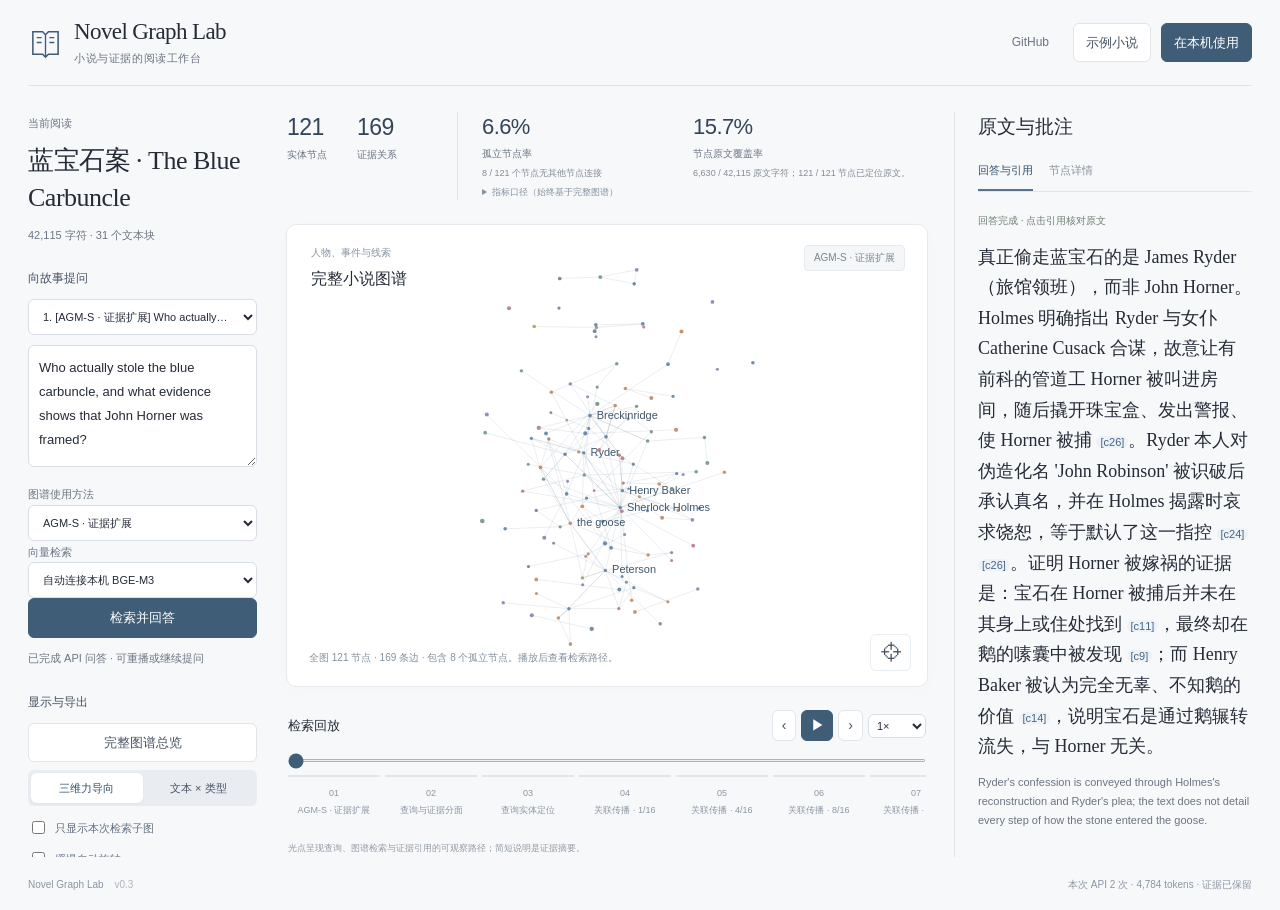
==== commit 92012de2: "v0.3: rebuild demo on agm-port-3.0 kernel (relation-centered graph + AGM-S/R/D + node-walk) - New tw" ====
--- a/docs/index.html
+++ b/docs/index.html
@@ -1,18 +1,18 @@
 <!doctype html>
-<html lang="zh-CN"><head><meta charset="utf-8"><meta name="viewport" content="width=device-width, initial-scale=1"><title>Novel Graph Lab · 小说思维图谱</title><style>:root{color-scheme:light;--bg:#f7f8fa;--paper:#fff;--ink:#252b37;--muted:#6b7482;--line:#e1e5ea;--accent:#405d78;--soft:#edf2f6;--serif:"Iowan Old Style","Palatino Linotype","Noto Serif CJK SC","Source Han Serif SC","SimSun",serif}*{box-sizing:border-box}body{margin:0;background:var(--bg);color:var(--ink);font:13px/1.65 -apple-system,BlinkMacSystemFont,"Segoe UI","Microsoft YaHei",sans-serif}button,input,textarea,select{font:inherit}button,select,summary{cursor:pointer}button{border:1px solid var(--line);border-radius:6px;background:var(--paper);color:#475263;padding:8px 12px;transition:background .15s}button:hover{background:var(--soft)}button:disabled{opacity:.5;cursor:wait}button:focus-visible,a:focus-visible,input:focus-visible,textarea:focus-visible,select:focus-visible,summary:focus-visible{outline:2px solid #617b95;outline-offset:3px}button.primary{background:var(--accent);color:white;border-color:var(--accent);font-weight:500}.primary:hover{background:#304a62}.wide{width:100%;text-align:center}header{height:86px;margin:0 28px;display:flex;align-items:center;justify-content:space-between;border-bottom:1px solid var(--line);gap:20px}.brand{display:flex;align-items:center;gap:11px;text-decoration:none;color:var(--ink);font:23px/1.2 var(--serif);letter-spacing:-.6px}.brandmark{width:35px;height:35px;color:var(--accent)}.brand small{display:block;font:11px/1.5 "Segoe UI","Microsoft YaHei",sans-serif;color:var(--muted);letter-spacing:.6px;margin-top:4px}.header-actions{display:flex;align-items:center;gap:10px}.repo-link{color:var(--muted);text-decoration:none;padding:8px 14px;font-size:12px}.repo-link:hover{color:var(--ink)}main{display:grid;grid-template-columns:232px minmax(410px,1fr) 298px;gap:26px;padding:26px 28px 20px;min-height:calc(100vh - 128px)}.left,.right{max-height:calc(100vh - 155px);overflow:auto;scrollbar-width:thin;scrollbar-color:#d3d9df transparent}.left{padding-right:3px}.right{border-left:1px solid var(--line);padding-left:23px}.book-kicker{font-size:11px;color:var(--muted);margin:2px 0 11px}h1{font:26px/1.4 var(--serif);letter-spacing:-.5px;margin:0 0 10px;overflow-wrap:anywhere}h2{font-size:16px;line-height:1.4;font-weight:550;margin:4px 0}h3{font-size:15px;font-weight:550;margin:6px 0}.muted,.micro{color:var(--muted)}.muted{font-size:11px;margin:0}.micro{font-size:11px;line-height:1.75}.section-label{font-size:12px;font-weight:550;color:#455263;margin:25px 0 10px}.left .section-label:first-of-type{margin-top:25px}textarea,input:not([type=checkbox]):not([type=range]):not([type=file]),select{background:var(--paper);border:1px solid #d9dfe5;border-radius:6px;padding:10px;color:var(--ink);width:100%;min-width:0}textarea{resize:vertical;width:100%;margin:10px 0;line-height:1.85}#question{min-height:122px;font-size:13px}select{font-size:11px}#presets{text-overflow:ellipsis;white-space:nowrap}.segmented{display:flex;background:#e9edf1;border-radius:6px;padding:3px;margin-top:8px}.segmented button{flex:1;border:0;background:transparent;font-size:11px;padding:6px 1px;white-space:nowrap}.selected{background:#fff!important;color:#314f6c!important;box-shadow:0 1px 3px #23364a0c}.check{display:flex;align-items:center;gap:7px;font-size:11px;color:#637080;margin:12px 0}input[type=checkbox],input[type=range]{accent-color:var(--accent)}.legend{display:grid;grid-template-columns:repeat(3,1fr);gap:9px;margin:15px 0}.legend span{font-size:10px;color:var(--muted)}.legend i{width:6px;height:6px;border-radius:50%;display:inline-block;margin-right:6px}.aside-bottom{padding-top:16px;margin-top:16px;border-top:1px solid var(--line);display:grid;gap:5px}.aside-bottom button,.import-json{font-size:11px;text-align:left;color:#607083;background:none;border:none;padding:5px 2px}.aside-bottom button:hover,.import-json:hover{color:var(--ink)}.import-json{cursor:pointer}.import-json input{display:none}.center{display:flex;flex-direction:column;gap:14px;min-width:0}.graph-summary{display:flex;gap:0;align-items:start;min-height:97px;padding:0 1px 10px}.stats{display:flex;gap:30px;min-width:170px;padding-right:25px}.stats strong,.graph-health strong{font-size:23px;font-weight:500;color:#34455a;font-variant-numeric:tabular-nums;line-height:1.35;letter-spacing:-.6px}.stats small,.graph-health small{display:block;font-size:10px;color:var(--muted);margin-top:4px}.graph-health{display:grid;grid-template-columns:1fr 1.25fr;gap:4px 24px;padding-left:24px;border-left:1px solid var(--line);flex:1}.graph-health p{font-size:9px;color:#818a96;margin:5px 0 0;line-height:1.55}.graph-health strong{font-size:22px}.graph-health details{grid-column:1/-1;font-size:9px;color:#83909d}.graph-health details[open]{position:relative;z-index:4}.scene{position:relative;min-height:405px;flex:1;overflow:hidden;background:var(--paper);border:1px solid #e6e9ed;border-radius:10px;box-shadow:0 4px 20px #40536904}.scene-top{position:absolute;left:24px;right:22px;top:20px;display:flex;align-items:start;justify-content:space-between;pointer-events:none;z-index:2;gap:10px}.graph-kicker{font-size:10px;color:#89929e;margin-bottom:7px}.badge{font-size:10px;color:#7c8793;background:#f4f6f8;border:1px solid #e7ebef;padding:4px 9px;border-radius:4px;white-space:nowrap}canvas{display:block;width:100%;height:100%;position:absolute;touch-action:none}.scene-bottom{position:absolute;bottom:15px;left:22px;right:16px;display:flex;align-items:end;justify-content:space-between;gap:12px;pointer-events:none}.scene-bottom span{font-size:10px;line-height:1.65;color:#84909c;max-width:87%;background:#ffffffdc;padding:4px 0}.scene-bottom button{pointer-events:auto;font-size:21px;padding:0 9px;border-color:#e8edf1}.timeline{padding:9px 2px 0}.timeline-head{display:flex;justify-content:space-between;gap:15px;align-items:center}.timeline-head h3{font-size:13px;margin:0}.playback{display:flex;gap:5px;align-items:center}.playback button{padding:3px 9px;font-size:14px;min-height:28px}.playback .play{width:32px;background:var(--accent);color:white;border-color:var(--accent)}.playback select{width:58px;padding:4px}#scrub{width:100%;height:3px;margin:18px 0 13px}.steps{display:flex;gap:4px}.steps button{position:relative;background:none;border:0;border-top:2px solid var(--line);border-radius:0;font-size:9px;flex:1;padding:8px 1px;min-width:0;color:#8b96a2;line-height:1.9}.steps button.active{color:#3b526a;border-color:#5b7893}.steps button.past{border-color:#a5b4c1;color:#728696}.timeline>.micro{font-size:9px;margin-bottom:0;color:#929aa4}.source-heading{font:19px var(--serif);padding:2px 0 12px}.tabs{display:flex;border-bottom:1px solid var(--line);margin:2px 0 21px;gap:16px}.tabs button{border:0;border-bottom:2px solid transparent;border-radius:0;font-size:11px;background:none;padding:7px 0 10px;color:#85909c}.tabs button.selected{box-shadow:none;background:transparent!important;border-color:#59738c}.status{font-size:10px;color:#6b8072;margin-bottom:12px}.answer-text{font:18px/1.7 var(--serif);white-space:pre-wrap;overflow-wrap:anywhere}.citation{padding:0 4px;border:0;color:#466586;background:#edf2f7;font:11px sans-serif}.evidence{border:0;border-bottom:1px solid var(--line);border-radius:0;padding:0 0 20px;margin:20px 0;color:#515b67;overflow-wrap:anywhere;cursor:pointer}.evidence strong{display:block;font:10px/1.7 "Segoe UI","Microsoft YaHei",sans-serif;color:#8a7657;margin-bottom:9px}.evidence p{margin:0;font:15px/1.75 var(--serif);white-space:pre-wrap}.evidence.active{background:#edf2f7;outline:8px solid #edf2f7;border-color:transparent;border-radius:2px}.relation{padding:9px 0;border-bottom:1px solid var(--line);font-size:11px;color:#607084}.accent{color:#446780}footer{padding:0 28px 16px;display:flex;justify-content:space-between;font-size:10px;color:#8b96a3;gap:15px}.footer-version{margin-left:8px;color:#adb5be}dialog{max-width:660px;width:calc(100% - 32px);max-height:90vh;padding:30px;background:white;border:1px solid #d4dce4;border-radius:12px;color:var(--ink);box-shadow:0 25px 100px #1a2e4b30}dialog::backdrop{background:#23344850;backdrop-filter:blur(3px)}.dialog-top{display:flex;justify-content:space-between;align-items:start;margin-bottom:22px;gap:20px}.dialog-top h2{font:25px var(--serif)}dialog label{display:block;font-size:12px;color:#5d6b7c;margin-top:13px}dialog input{margin-top:7px}dialog textarea{margin-bottom:0}#novelText{min-height:120px}.form-grid{display:grid;grid-template-columns:1fr 1fr;gap:16px}.file-row{display:flex;justify-content:space-between;align-items:center;gap:12px;font-size:10px;color:var(--muted);margin-top:12px}.file-row select{width:110px}#buildOverlay{position:absolute;z-index:5;left:12%;right:12%;top:34%;padding:25px;background:#fffffffa;border:1px solid #cbd5df;border-radius:10px;box-shadow:0 16px 60px #3b587d1f;text-align:center}progress{width:100%;height:5px;margin-top:20px;accent-color:var(--accent)}#buildDetail{font-size:12px;color:var(--muted)}#toast{position:fixed;bottom:24px;left:50%;transform:translateX(-50%);background:#30475e;color:white;border:1px solid #30475e;border-radius:7px;padding:12px 22px;z-index:20;max-width:85%;font-size:12px}#hover{position:absolute;z-index:4;pointer-events:none;padding:7px 10px;background:#ffffffed;border:1px solid #b7c5d3;box-shadow:0 3px 12px #19365014;border-radius:5px;font-size:11px;max-width:220px}.sr{position:absolute;width:1px;height:1px;overflow:hidden;clip-path:inset(50%)}[hidden]{display:none!important}@media(min-width:1600px){main{grid-template-columns:255px minmax(550px,1fr) 325px;gap:32px;padding:30px 40px 20px}header{margin:0 40px}.scene{min-height:490px}.right{padding-left:27px}.graph-summary{min-height:104px}.stats{gap:38px;min-width:210px}.graph-health{gap:4px 36px}}@media(max-width:1150px){main{grid-template-columns:218px minmax(360px,1fr);gap:20px}.right{grid-column:1/-1;max-height:none;border-left:0;border-top:1px solid var(--line);padding:20px 0}.left{max-height:none}.scene{min-height:440px}.right #evidenceList{display:grid;grid-template-columns:1fr 1fr;gap:16px}.graph-summary{flex-wrap:wrap;gap:12px}.stats{min-width:155px}.graph-health{gap:4px 18px;padding-left:18px}.graph-health strong{font-size:20px}}@media(max-width:700px){header{height:75px;margin:0 16px}.brand{font-size:18px;gap:7px}.brandmark{width:28px}.brand small{font-size:9px;letter-spacing:0}.header-actions{gap:5px}.header-actions button{font-size:11px;padding:6px 8px}.repo-link{display:none}main{display:flex;flex-direction:column;padding:18px 16px;gap:22px}.left{max-height:none;padding:0}.left h1{font-size:24px}.left .aside-bottom{display:flex;flex-wrap:wrap;gap:15px}.section-label{margin-top:18px}.legend{max-width:260px}.center{gap:13px}.scene{min-height:450px}.scene-top{left:17px;right:15px;top:16px}.scene-top h2{font-size:15px}.graph-kicker{font-size:9px}.graph-summary{flex-wrap:nowrap}.stats{min-width:133px;gap:18px;padding-right:12px}.stats strong,.graph-health strong{font-size:19px}.graph-health{padding-left:12px;gap:4px 12px}.graph-health p{font-size:8px}.graph-health small,.stats small{font-size:9px}.graph-health details{font-size:8px}.badge{font-size:9px}.right #evidenceList{display:block}.steps{flex-wrap:wrap}.steps button{min-width:22%}.timeline>.micro{font-size:9px}.form-grid{grid-template-columns:1fr}dialog{padding:22px}footer{padding:4px 16px 16px;font-size:9px;flex-wrap:wrap}}@media(prefers-reduced-motion:reduce){*{scroll-behavior:auto!important;transition:none!important}}
+<html lang="zh-CN"><head><meta charset="utf-8"><meta name="viewport" content="width=device-width, initial-scale=1"><title>Novel Graph Lab · 小说思维图谱</title><style>:root{color-scheme:light;--bg:#f7f8fa;--paper:#fff;--ink:#252b37;--muted:#6b7482;--line:#e1e5ea;--accent:#405d78;--soft:#edf2f6;--serif:"Iowan Old Style","Palatino Linotype","Noto Serif CJK SC","Source Han Serif SC","SimSun",serif}*{box-sizing:border-box}body{margin:0;background:var(--bg);color:var(--ink);font:13px/1.65 -apple-system,BlinkMacSystemFont,"Segoe UI","Microsoft YaHei",sans-serif}button,input,textarea,select{font:inherit}button,select,summary{cursor:pointer}button{border:1px solid var(--line);border-radius:6px;background:var(--paper);color:#475263;padding:8px 12px;transition:background .15s}button:hover{background:var(--soft)}button:disabled{opacity:.5;cursor:wait}button:focus-visible,a:focus-visible,input:focus-visible,textarea:focus-visible,select:focus-visible,summary:focus-visible{outline:2px solid #617b95;outline-offset:3px}button.primary{background:var(--accent);color:white;border-color:var(--accent);font-weight:500}.primary:hover{background:#304a62}.wide{width:100%;text-align:center}header{height:86px;margin:0 28px;display:flex;align-items:center;justify-content:space-between;border-bottom:1px solid var(--line);gap:20px}.brand{display:flex;align-items:center;gap:11px;text-decoration:none;color:var(--ink);font:23px/1.2 var(--serif);letter-spacing:-.6px}.brandmark{width:35px;height:35px;color:var(--accent)}.brand small{display:block;font:11px/1.5 "Segoe UI","Microsoft YaHei",sans-serif;color:var(--muted);letter-spacing:.6px;margin-top:4px}.header-actions{display:flex;align-items:center;gap:10px}.repo-link{color:var(--muted);text-decoration:none;padding:8px 14px;font-size:12px}.repo-link:hover{color:var(--ink)}main{display:grid;grid-template-columns:232px minmax(410px,1fr) 298px;gap:26px;padding:26px 28px 20px;min-height:calc(100vh - 128px)}.left,.right{max-height:calc(100vh - 155px);overflow:auto;scrollbar-width:thin;scrollbar-color:#d3d9df transparent}.left{padding-right:3px}.right{border-left:1px solid var(--line);padding-left:23px}.book-kicker{font-size:11px;color:var(--muted);margin:2px 0 11px}h1{font:26px/1.4 var(--serif);letter-spacing:-.5px;margin:0 0 10px;overflow-wrap:anywhere}h2{font-size:16px;line-height:1.4;font-weight:550;margin:4px 0}h3{font-size:15px;font-weight:550;margin:6px 0}.muted,.micro{color:var(--muted)}.muted{font-size:11px;margin:0}.micro{font-size:11px;line-height:1.75}.section-label{font-size:12px;font-weight:550;color:#455263;margin:25px 0 10px}.left .section-label:first-of-type{margin-top:25px}textarea,input:not([type=checkbox]):not([type=range]):not([type=file]),select{background:var(--paper);border:1px solid #d9dfe5;border-radius:6px;padding:10px;color:var(--ink);width:100%;min-width:0}textarea{resize:vertical;width:100%;margin:10px 0;line-height:1.85}#question{min-height:122px;font-size:13px}select{font-size:11px}#presets{text-overflow:ellipsis;white-space:nowrap}.segmented{display:flex;background:#e9edf1;border-radius:6px;padding:3px;margin-top:8px}.segmented button{flex:1;border:0;background:transparent;font-size:11px;padding:6px 1px;white-space:nowrap}.selected{background:#fff!important;color:#314f6c!important;box-shadow:0 1px 3px #23364a0c}.check{display:flex;align-items:center;gap:7px;font-size:11px;color:#637080;margin:12px 0}input[type=checkbox],input[type=range]{accent-color:var(--accent)}.legend{display:grid;grid-template-columns:repeat(3,1fr);gap:9px;margin:15px 0}.legend span{font-size:10px;color:var(--muted)}.legend i{width:6px;height:6px;border-radius:50%;display:inline-block;margin-right:6px}.aside-bottom{padding-top:16px;margin-top:16px;border-top:1px solid var(--line);display:grid;gap:5px}.aside-bottom button,.import-json{font-size:11px;text-align:left;color:#607083;background:none;border:none;padding:5px 2px}.aside-bottom button:hover,.import-json:hover{color:var(--ink)}.import-json{cursor:pointer}.import-json input{display:none}.center{display:flex;flex-direction:column;gap:14px;min-width:0}.graph-summary{display:flex;gap:0;align-items:start;min-height:97px;padding:0 1px 10px}.stats{display:flex;gap:30px;min-width:170px;padding-right:25px}.stats strong,.graph-health strong{font-size:23px;font-weight:500;color:#34455a;font-variant-numeric:tabular-nums;line-height:1.35;letter-spacing:-.6px}.stats small,.graph-health small{display:block;font-size:10px;color:var(--muted);margin-top:4px}.graph-health{display:grid;grid-template-columns:1fr 1.25fr;gap:4px 24px;padding-left:24px;border-left:1px solid var(--line);flex:1}.graph-health p{font-size:9px;color:#818a96;margin:5px 0 0;line-height:1.55}.graph-health strong{font-size:22px}.graph-health details{grid-column:1/-1;font-size:9px;color:#83909d}.graph-health details[open]{position:relative;z-index:4}.scene{position:relative;min-height:405px;flex:1;overflow:hidden;background:var(--paper);border:1px solid #e6e9ed;border-radius:10px;box-shadow:0 4px 20px #40536904}.scene-top{position:absolute;left:24px;right:22px;top:20px;display:flex;align-items:start;justify-content:space-between;pointer-events:none;z-index:2;gap:10px}.graph-kicker{font-size:10px;color:#89929e;margin-bottom:7px}.badge{font-size:10px;color:#7c8793;background:#f4f6f8;border:1px solid #e7ebef;padding:4px 9px;border-radius:4px;white-space:nowrap}canvas{display:block;width:100%;height:100%;position:absolute;touch-action:none}.scene-bottom{position:absolute;bottom:15px;left:22px;right:16px;display:flex;align-items:end;justify-content:space-between;gap:12px;pointer-events:none}.scene-bottom span{font-size:10px;line-height:1.65;color:#84909c;max-width:87%;background:#ffffffdc;padding:4px 0}.scene-bottom button{pointer-events:auto;font-size:21px;padding:0 9px;border-color:#e8edf1}.timeline{padding:9px 2px 0}.timeline-head{display:flex;justify-content:space-between;gap:15px;align-items:center}.timeline-head h3{font-size:13px;margin:0}.playback{display:flex;gap:5px;align-items:center}.playback button{padding:3px 9px;font-size:14px;min-height:28px}.playback .play{width:32px;background:var(--accent);color:white;border-color:var(--accent)}.playback select{width:58px;padding:4px}#scrub{width:100%;height:3px;margin:18px 0 13px}.steps{display:flex;gap:5px;overflow-x:auto;padding-bottom:5px}.steps button{position:relative;background:none;border:0;border-top:2px solid var(--line);border-radius:0;font-size:9px;flex:0 0 92px;padding:8px 4px;min-width:0;color:#8b96a2;line-height:1.9}.steps button.active{color:#3b526a;border-color:#5b7893}.steps button.past{border-color:#a5b4c1;color:#728696}.timeline>.micro{font-size:9px;margin-bottom:0;color:#929aa4}.source-heading{font:19px var(--serif);padding:2px 0 12px}.tabs{display:flex;border-bottom:1px solid var(--line);margin:2px 0 21px;gap:16px}.tabs button{border:0;border-bottom:2px solid transparent;border-radius:0;font-size:11px;background:none;padding:7px 0 10px;color:#85909c}.tabs button.selected{box-shadow:none;background:transparent!important;border-color:#59738c}.status{font-size:10px;color:#6b8072;margin-bottom:12px}.answer-text{font:18px/1.7 var(--serif);white-space:pre-wrap;overflow-wrap:anywhere}.citation{padding:0 4px;border:0;color:#466586;background:#edf2f7;font:11px sans-serif}.evidence{border:0;border-bottom:1px solid var(--line);border-radius:0;padding:0 0 20px;margin:20px 0;color:#515b67;overflow-wrap:anywhere;cursor:pointer}.evidence strong{display:block;font:10px/1.7 "Segoe UI","Microsoft YaHei",sans-serif;color:#8a7657;margin-bottom:9px}.evidence p{margin:0;font:15px/1.75 var(--serif);white-space:pre-wrap}.evidence.active{background:#edf2f7;outline:8px solid #edf2f7;border-color:transparent;border-radius:2px}.relation{padding:9px 0;border-bottom:1px solid var(--line);font-size:11px;color:#607084}.accent{color:#446780}footer{padding:0 28px 16px;display:flex;justify-content:space-between;font-size:10px;color:#8b96a3;gap:15px}.footer-version{margin-left:8px;color:#adb5be}dialog{max-width:660px;width:calc(100% - 32px);max-height:90vh;padding:30px;background:white;border:1px solid #d4dce4;border-radius:12px;color:var(--ink);box-shadow:0 25px 100px #1a2e4b30}dialog::backdrop{background:#23344850;backdrop-filter:blur(3px)}.dialog-top{display:flex;justify-content:space-between;align-items:start;margin-bottom:22px;gap:20px}.dialog-top h2{font:25px var(--serif)}dialog label{display:block;font-size:12px;color:#5d6b7c;margin-top:13px}dialog input{margin-top:7px}dialog textarea{margin-bottom:0}#novelText{min-height:120px}.form-grid{display:grid;grid-template-columns:1fr 1fr;gap:16px}.file-row{display:flex;justify-content:space-between;align-items:center;gap:12px;font-size:10px;color:var(--muted);margin-top:12px}.file-row select{width:110px}#buildOverlay{position:absolute;z-index:5;left:12%;right:12%;top:34%;padding:25px;background:#fffffffa;border:1px solid #cbd5df;border-radius:10px;box-shadow:0 16px 60px #3b587d1f;text-align:center}progress{width:100%;height:5px;margin-top:20px;accent-color:var(--accent)}#buildDetail{font-size:12px;color:var(--muted)}#toast{position:fixed;bottom:24px;left:50%;transform:translateX(-50%);background:#30475e;color:white;border:1px solid #30475e;border-radius:7px;padding:12px 22px;z-index:20;max-width:85%;font-size:12px}#hover{position:absolute;z-index:4;pointer-events:none;padding:7px 10px;background:#ffffffed;border:1px solid #b7c5d3;box-shadow:0 3px 12px #19365014;border-radius:5px;font-size:11px;max-width:220px}.sr{position:absolute;width:1px;height:1px;overflow:hidden;clip-path:inset(50%)}[hidden]{display:none!important}@media(min-width:1600px){main{grid-template-columns:255px minmax(550px,1fr) 325px;gap:32px;padding:30px 40px 20px}header{margin:0 40px}.scene{min-height:490px}.right{padding-left:27px}.graph-summary{min-height:104px}.stats{gap:38px;min-width:210px}.graph-health{gap:4px 36px}}@media(max-width:1150px){main{grid-template-columns:218px minmax(360px,1fr);gap:20px}.right{grid-column:1/-1;max-height:none;border-left:0;border-top:1px solid var(--line);padding:20px 0}.left{max-height:none}.scene{min-height:440px}.right #evidenceList{display:grid;grid-template-columns:1fr 1fr;gap:16px}.graph-summary{flex-wrap:wrap;gap:12px}.stats{min-width:155px}.graph-health{gap:4px 18px;padding-left:18px}.graph-health strong{font-size:20px}}@media(max-width:700px){header{height:75px;margin:0 16px}.brand{font-size:18px;gap:7px}.brandmark{width:28px}.brand small{font-size:9px;letter-spacing:0}.header-actions{gap:5px}.header-actions button{font-size:11px;padding:6px 8px}.repo-link{display:none}main{display:flex;flex-direction:column;padding:18px 16px;gap:22px}.left{max-height:none;padding:0}.left h1{font-size:24px}.left .aside-bottom{display:flex;flex-wrap:wrap;gap:15px}.section-label{margin-top:18px}.legend{max-width:260px}.center{gap:13px}.scene{min-height:450px}.scene-top{left:17px;right:15px;top:16px}.scene-top h2{font-size:15px}.graph-kicker{font-size:9px}.graph-summary{flex-wrap:nowrap}.stats{min-width:133px;gap:18px;padding-right:12px}.stats strong,.graph-health strong{font-size:19px}.graph-health{padding-left:12px;gap:4px 12px}.graph-health p{font-size:8px}.graph-health small,.stats small{font-size:9px}.graph-health details{font-size:8px}.badge{font-size:9px}.right #evidenceList{display:block}.steps{flex-wrap:wrap}.steps button{min-width:22%}.timeline>.micro{font-size:9px}.form-grid{grid-template-columns:1fr}dialog{padding:22px}footer{padding:4px 16px 16px;font-size:9px;flex-wrap:wrap}}@media(prefers-reduced-motion:reduce){*{scroll-behavior:auto!important;transition:none!important}}
 </style></head>
 <body>
 <header><a class="brand" href="#" aria-label="Novel Graph Lab 首页"><svg class="brandmark" viewBox="0 0 36 36" aria-hidden="true"><path d="M5 7h10l3 3 3-3h10v23H21l-3 3-3-3H5Z" fill="none" stroke="currentColor" stroke-width="1.6"/><path d="M18 10v23M9 13h5M9 18h5M22 13h5M22 18h5" fill="none" stroke="currentColor" stroke-width="1.4"/></svg><span>Novel Graph Lab<small>小说与证据的阅读工作台</small></span></a><nav class="header-actions"><a class="repo-link" href="https://github.com/fuxiaoji/novel-graph-lab" target="_blank" rel="noopener">GitHub</a><button id="loadDemo">示例小说</button><button id="importBtn" class="primary">导入小说</button></nav></header>
 <main>
-<aside class="left panel"><div class="book-kicker">当前阅读</div><h1 id="bookTitle">小说思维图谱</h1><p id="bookInfo" class="muted">正在加载原始演示…</p><div class="section-label">向故事提问</div><label for="presets" class="sr">历史问题</label><select id="presets"></select><label for="question" class="sr">你的问题</label><textarea id="question" rows="4" placeholder="例如：凶手是如何离开现场的？哪些线索支持这个结论？"></textarea><button id="ask" class="primary wide">检索并回答</button><p id="modeNote" class="micro">历史 Demo 回放 · 无需 API</p>
+<aside class="left panel"><div class="book-kicker">当前阅读</div><h1 id="bookTitle">小说思维图谱</h1><p id="bookInfo" class="muted">正在加载新内核演示…</p><div class="section-label">向故事提问</div><label for="presets" class="sr">已保存的 API 运行</label><select id="presets"></select><label for="question" class="sr">你的问题</label><textarea id="question" rows="4" placeholder="例如：凶手是如何离开现场的？哪些线索支持这个结论？"></textarea><label class="micro" for="method">图谱使用方法</label><select id="method"><option value="agm_s">AGM-S · 证据扩展</option><option value="agm_r">AGM-R · 图谱重排</option><option value="agm_d">AGM-D · 分歧仲裁</option><option value="walk">逐节点工具导航</option></select><label class="micro" for="denseMode">向量检索</label><select id="denseMode"><option value="auto">自动连接本机 BGE-M3</option><option value="required">必须使用 BGE-M3（三路检索）</option><option value="off">仅 BM25 + 图谱</option></select><button id="ask" class="primary wide">检索并回答</button><p id="modeNote" class="micro">新内核 API 实录 · 无需 API</p>
 <div class="section-label">显示与导出</div><button id="overview" class="wide">完整图谱总览</button><div class="segmented"><button id="force" class="selected">三维力导向</button><button id="layers">文本 × 类型</button></div><label class="check"><input type="checkbox" id="focus"> 只显示本次检索子图</label><label class="check"><input type="checkbox" id="rotate"> 缓慢自动旋转</label><div class="legend" id="legend"></div><div class="aside-bottom"><button id="exportHtml">导出交互回放</button><button id="exportJson">保存图谱与问答</button><label class="import-json">载入已保存的图谱<input id="jsonFile" type="file" accept=".json,application/json"></label></div></aside>
 <section class="center"><div class="graph-summary"><div class="stats"><div><strong id="nodeCount">—</strong><small>实体节点</small></div><div><strong id="edgeCount">—</strong><small>证据关系</small></div></div>
 <div class="graph-health"><div><strong id="isolatedRate">—</strong><small>孤立节点率</small><p id="isolatedDetail"></p></div><div><strong id="coverageRate">—</strong><small>节点原文覆盖率</small><p id="coverageDetail"></p></div><details><summary>指标口径（始终基于完整图谱）</summary><p>孤立节点：没有连接到其他节点的边。覆盖率：节点证据在完整原文中的字符区间取并集，除以全文字符数。重叠只计一次；不把整块长度当作证据覆盖。</p></details></div></div><div class="scene panel" id="scene"><div class="scene-top"><div><div class="graph-kicker">人物、事件与线索</div><h2 id="stageTitle">从问题出发，连接线索</h2></div><span id="modeBadge" class="badge">历史记录回放</span></div><canvas id="graph" aria-label="可旋转的三维小说知识图谱，点击节点查看证据"></canvas><div id="hover" hidden></div><div class="scene-bottom"><span id="stageDetail">拖拽旋转 · 滚轮缩放 · 点击节点查看证据</span><button id="resetView" title="重置视角">⌖</button></div><div id="buildOverlay" hidden><strong id="buildLabel"></strong><progress id="buildProgress" max="1" value="0"></progress><p id="buildDetail"></p><button id="cancel">停止任务</button></div></div>
 <div class="timeline panel"><div class="timeline-head"><div><h3>检索回放</h3></div><div class="playback"><button id="prev" title="上一步">‹</button><button id="play" class="play" title="播放或暂停">▶</button><button id="next" title="下一步">›</button><label for="speed" class="sr">播放速度</label><select id="speed"><option value="0.5">0.5×</option><option value="1" selected>1×</option><option value="2">2×</option></select></div></div><label for="scrub" class="sr">动画进度</label><input id="scrub" type="range" min="0" max="1000" value="0"><div id="steps" class="steps"></div><p class="micro">光点呈现查询、图谱检索与证据引用的可观察路径；简短说明是证据摘要。</p></div></section>
 <aside class="right panel"><div class="source-heading">原文与批注</div><div class="tabs"><button class="selected" id="answerTab">回答与引用</button><button id="nodeTab">节点详情</button></div><section id="answerPane"><div id="answerState" class="status">等待检索</div><div id="answerText" class="answer-text">输入问题，或播放一个历史示例。</div><p id="uncertainty" class="micro"></p><div class="section-label">原文证据 <span id="evidenceCount"></span></div><div id="evidenceList"></div></section><section id="nodePane" hidden><h3 id="nodeTitle">选择一个节点</h3><p id="nodeType" class="muted">点击图谱中的节点，检查关联和原文。</p><div id="nodeEvidence"></div><div id="nodeRelations"></div></section></aside>
 </main>
-<footer><span>Novel Graph Lab <span class="footer-version">v0.2</span></span><span id="footerStatus">本地运行 · 图谱与原文可导出 · 密钥不写入文件</span></footer>
-<dialog id="importDialog"><form id="importForm"><div class="dialog-top"><div><h2>开始阅读一本小说</h2></div><button type="button" id="closeDialog">✕</button></div><label>小说文件 <input type="file" id="novelFile" accept=".txt,.md,text/plain,text/markdown"></label><div class="file-row"><span id="fileInfo">支持 TXT / Markdown，UTF-8 或 GB18030</span><select id="encoding"><option value="utf-8">UTF-8</option><option value="gb18030">GB18030</option></select></div><label>或粘贴小说<textarea id="novelText" rows="5" placeholder="完整文本会被分块处理，不需要塞入一次对话。已有图谱时，留空可仅更新 API 配置。"></textarea></label><div class="form-grid"><label>API Base URL<input id="baseUrl" type="url" placeholder="https://api.deepseek.com" value="https://api.deepseek.com"></label><label>模型名称<input id="model" placeholder="填写服务商提供的模型 ID"></label></div><label>API Key<input type="password" id="apiKey" autocomplete="off" placeholder="仅在当前页面内存中保存；本地模型可留空"></label><div class="form-grid"><label>每块字符数<input type="number" id="chunkSize" min="500" max="12000" step="500" value="5000"></label><p class="micro">点击开始后，小说分块和问题会发送到你填写的 API。完成分块保存在本地缓存，重试可复用。</p></div><p id="estimate" class="micro">每个新分块约 1 次建图请求，每个问题另约 2 次请求。</p><button class="primary wide" type="submit">应用小说与 API 配置</button></form></dialog>
+<footer><span>Novel Graph Lab <span class="footer-version">v0.3</span></span><span id="footerStatus">本地运行 · 图谱与原文可导出 · 密钥不写入文件</span></footer>
+<dialog id="importDialog"><form id="importForm"><div class="dialog-top"><div><h2>开始阅读一本小说</h2></div><button type="button" id="closeDialog">✕</button></div><label>小说文件 <input type="file" id="novelFile" accept=".txt,.md,text/plain,text/markdown"></label><div class="file-row"><span id="fileInfo">支持 TXT / Markdown，UTF-8 或 GB18030</span><select id="encoding"><option value="utf-8">UTF-8</option><option value="gb18030">GB18030</option></select></div><label>或粘贴小说<textarea id="novelText" rows="5" placeholder="完整文本会被分块处理，不需要塞入一次对话。已有图谱时，留空可仅更新 API 配置。"></textarea></label><div class="form-grid"><label>API Base URL<input id="baseUrl" type="url" placeholder="https://api.deepseek.com" value="https://api.deepseek.com"></label><label>模型名称<input id="model" placeholder="填写服务商提供的模型 ID"></label></div><label>API Key<input type="password" id="apiKey" autocomplete="off" placeholder="仅在当前页面内存中保存；本地模型可留空"></label><div class="form-grid"><label>每块字符数<input type="number" id="chunkSize" min="500" max="12000" step="500" value="1500"></label><p class="micro">点击开始后，小说分块和问题会发送到你填写的 API。完成分块保存在本地缓存，重试可复用。</p></div><p id="estimate" class="micro">每个新分块约 2 次请求，另有人物归并。问答按方法约 2–10 次请求。</p><button class="primary wide" type="submit">应用小说与 API 配置</button></form></dialog>
 <div id="toast" role="status" hidden></div>
 <script>/* Graph-wide statistics and deterministic 3D force layout, independent of query. */
 (function(root){
@@ -49,7 +49,7 @@
   }
   const api={metrics,forceLayout,unionLength};if(typeof module!=='undefined')module.exports=api;else root.GraphAnalysis=api;
 })(typeof window!=='undefined'?window:globalThis);
-</script><script>window.__PUBLIC_DEMO__=true;window.__BOOT__={"graph": {"version": "1.0", "title": "原始小说 · 侦探证据图谱", "nodes": [{"id": "n1", "name": "the girl", "type": "person", "aliases": ["she", "the crazy girl", "the most elusive girl"], "evidence_ids": [{"passage_id": "historical", "quote": "she"}, {"passage_id": "historical", "quote": "the crazy girl"}], "fx": 0.0286, "fy": 0.0752, "fz": -0.0403, "x": 0.2634, "y": 0.25}, {"id": "n2", "name": "the narrator", "type": "person", "aliases": ["I", "me", "this kind gentleman"], "evidence_ids": [{"passage_id": "historical", "quote": "I"}, {"passage_id": "historical", "quote": "me"}], "fx": -0.0439, "fy": 0.094, "fz": -0.0616, "x": 0.4132, "y": 0.1788}, {"id": "n3", "name": "the sister", "type": "person", "aliases": ["my sister", "your sister", "sister"], "evidence_ids": [{"passage_id": "historical", "quote": "your sister"}, {"passage_id": "historical", "quote": "my sister"}], "fx": 0.0255, "fy": -0.0147, "fz": -0.0691, "x": 0.1238, "y": 0.2}, {"id": "n4", "name": "the French comic book", "type": "clue_object", "aliases": ["the newspaper"], "evidence_ids": [{"passage_id": "historical", "quote": "a large French comic book"}, {"passage_id": "historical", "quote": "the newspaper"}], "fx": 0.1931, "fy": -0.0491, "fz": 0.0904, "x": 0.3006, "y": 0.3333}, {"id": "n5", "name": "Companion", "type": "person", "aliases": ["you", "we"], "evidence_ids": [{"passage_id": "historical", "quote": "you"}, {"passage_id": "historical", "quote": "we"}], "fx": 0.0817, "fy": -0.0168, "fz": -0.0253, "x": 0.0242, "y": 0.0}, {"id": "n6", "name": "Young man", "type": "person", "aliases": ["he"], "evidence_ids": [{"passage_id": "historical", "quote": "a young man"}, {"passage_id": "historical", "quote": "he"}], "fx": 0.2491, "fy": -0.1906, "fz": -0.0706, "x": 0.0115, "y": 0.0}, {"id": "n7", "name": "Arras", "type": "location", "aliases": [], "evidence_ids": [{"passage_id": "historical", "quote": "Arras"}], "fx": 0.1768, "fy": -0.253, "fz": -0.0203, "x": 0.0155, "y": 0.0}, {"id": "n8", "name": "Britain", "type": "location", "aliases": [], "evidence_ids": [{"passage_id": "historical", "quote": "Britain"}], "fx": -0.023, "fy": -0.1101, "fz": -0.0269, "x": 0.5708, "y": 0.4}, {"id": "n9", "name": "America", "type": "location", "aliases": [], "evidence_ids": [{"passage_id": "historical", "quote": "America"}], "fx": 0.2459, "fy": -0.1997, "fz": -0.019, "x": 0.0133, "y": 0.0}, {"id": "n10", "name": "New performance", "type": "event", "aliases": ["new idea"], "evidence_ids": [{"passage_id": "historical", "quote": "new performance"}, {"passage_id": "historical", "quote": "new idea"}], "fx": 0.1125, "fy": -0.0895, "fz": -0.103, "x": 0.0137, "y": 0.0}, {"id": "n11", "name": "Private secretary job", "type": "event", "aliases": ["job"], "evidence_ids": [{"passage_id": "historical", "quote": "private secretary"}, {"passage_id": "historical", "quote": "job"}], "fx": -0.1477, "fy": 0.2029, "fz": -0.152, "x": 0.0166, "y": 0.0}, {"id": "n12", "name": "Poirot", "type": "person", "aliases": ["Mr. Poirot", "Poirot", "my friend"], "evidence_ids": [{"passage_id": "historical", "quote": "Mr. Poirot"}, {"passage_id": "historical", "quote": "Poirot"}], "fx": -0.0601, "fy": -0.0172, "fz": -0.0647, "x": 0.453, "y": 0.3396}, {"id": "n13", "name": "Captain Hastings", "type": "person", "aliases": ["Hastings", "you", "my friend"], "evidence_ids": [{"passage_id": "historical", "quote": "Captain Hastings"}, {"passage_id": "historical", "quote": "Hastings"}], "fx": -0.0388, "fy": -0.0328, "fz": 0.0376, "x": 0.6876, "y": 0.1667}, {"id": "n14", "name": "Lucien Bexes", "type": "person", "aliases": ["Mr. Bexes", "Mr. Bex", "police commissioner"], "evidence_ids": [{"passage_id": "historical", "quote": "Mr. Lucien Bexes"}, {"passage_id": "historical", "quote": "Mr. Bex"}], "fx": -0.0341, "fy": 0.0244, "fz": 0.0161, "x": 0.2069, "y": 0.2872}, {"id": "n15", "name": "The deceased", "type": "person", "aliases": ["deceased"], "evidence_ids": [{"passage_id": "historical", "quote": "The deceased"}, {"passage_id": "historical", "quote": "the deceased"}], "fx": -0.0263, "fy": 0.1621, "fz": -0.0135, "x": 0.1713, "y": 0.1667}, {"id": "n16", "name": "Mr. Alt", "type": "person", "aliases": ["examining magistrate", "Mr. Alt", "the judge"], "evidence_ids": [{"passage_id": "historical", "quote": "Mr. Alt"}, {"passage_id": "historical", "quote": "the judge"}], "fx": 0.0142, "fy": 0.0382, "fz": -0.0701, "x": 0.4193, "y": 0.2847}, {"id": "n17", "name": "Ostend 1909", "type": "time_anchor", "aliases": ["1909"], "evidence_ids": [{"passage_id": "historical", "quote": "Ostend in 1909"}], "fx": -0.1729, "fy": -0.0698, "fz": -0.1869, "x": 0.0709, "y": 0.0}, {"id": "n18", "name": "The card", "type": "clue_object", "aliases": ["card"], "evidence_ids": [{"passage_id": "historical", "quote": "the card"}, {"passage_id": "historical", "quote": "business card"}], "fx": -0.1196, "fy": -0.0509, "fz": -0.0472, "x": 0.0685, "y": 0.0}, {"id": "n19", "name": "The house", "type": "location", "aliases": ["house", "the house", "home"], "evidence_ids": [{"passage_id": "historical", "quote": "the house"}, {"passage_id": "historical", "quote": "house"}], "fx": -0.0274, "fy": -0.036, "fz": 0.0435, "x": 0.3469, "y": 0.15}, {"id": "n20", "name": "Jack Reno", "type": "person", "aliases": ["Jack", "Mr. Jack", "the boy"], "evidence_ids": [{"passage_id": "historical", "quote": "Jack Reno"}, {"passage_id": "historical", "quote": "Jack"}], "fx": 0.1017, "fy": 0.0532, "fz": 0.1001, "x": 0.6647, "y": 0.2979}, {"id": "n21", "name": "Maudie Dobroslava", "type": "person", "aliases": ["Maudie", "Miss Dobrol"], "evidence_ids": [{"passage_id": "historical", "quote": "Miss Dobrol"}, {"passage_id": "historical", "quote": "Maudie"}], "fx": 0.2491, "fy": 0.0899, "fz": 0.184, "x": 0.984, "y": 0.0}, {"id": "n22", "name": "Bella DuVain", "type": "person", "aliases": ["the girl", "she", "her"], "evidence_ids": [{"passage_id": "historical", "quote": "Bella DuVain"}, {"passage_id": "historical", "quote": "She lifted her veil"}], "fx": 0.1158, "fy": -0.1021, "fz": -0.0214, "x": 0.7067, "y": 0.3514}, {"id": "n23", "name": "Gilead", "type": "person", "aliases": [], "evidence_ids": [{"passage_id": "historical", "quote": "Gilead"}], "fx": 0.0046, "fy": -0.0809, "fz": 0.2429, "x": 0.9861, "y": 0.0}, {"id": "n24", "name": "Mrs. Reno", "type": "person", "aliases": ["his mother", "Mrs. Renault", "madam"], "evidence_ids": [{"passage_id": "historical", "quote": "His mother"}, {"passage_id": "historical", "quote": "Mrs."}], "fx": 0.0284, "fy": 0.0332, "fz": -0.0244, "x": 0.5838, "y": 0.2724}, {"id": "n25", "name": "Manor of Marguerite", "type": "location", "aliases": [], "evidence_ids": [{"passage_id": "historical", "quote": "Manor of Marguerite"}], "fx": 0.1666, "fy": 0.0988, "fz": 0.2645, "x": 0.983, "y": 0.0}, {"id": "n26", "name": "Paris", "type": "location", "aliases": ["Paris"], "evidence_ids": [{"passage_id": "historical", "quote": "Paris"}], "fx": 0.0309, "fy": -0.0308, "fz": 0.0859, "x": 0.5363, "y": 0.1}, {"id": "n27", "name": "the truth", "type": "event", "aliases": [], "evidence_ids": [{"passage_id": "historical", "quote": "the truth"}], "fx": -0.0143, "fy": 0.0089, "fz": 0.0679, "x": 0.7859, "y": 0.0}, {"id": "n28", "name": "George Conolly", "type": "person", "aliases": ["Jack's father", "my father", "father"], "evidence_ids": [{"passage_id": "historical", "quote": "Jack's father"}, {"passage_id": "historical", "quote": "George Conolly"}], "fx": 0.0761, "fy": -0.0007, "fz": -0.0194, "x": 0.7913, "y": 0.1765}, {"id": "n29", "name": "Mr. Stoner", "type": "person", "aliases": ["Gabriel Stoner", "Stoner", "Mr. Stoner"], "evidence_ids": [{"passage_id": "historical", "quote": "Mr. Stoner"}, {"passage_id": "historical", "quote": "Gabriel Stoner"}], "fx": 0.0146, "fy": 0.0361, "fz": 0.0192, "x": 0.5459, "y": 0.4189}, {"id": "n30", "name": "London", "type": "location", "aliases": ["London"], "evidence_ids": [{"passage_id": "historical", "quote": "London"}], "fx": -0.1123, "fy": 0.0541, "fz": -0.1383, "x": 0.5847, "y": 0.0}, {"id": "n31", "name": "South America", "type": "location", "aliases": ["South America"], "evidence_ids": [{"passage_id": "historical", "quote": "South America"}], "fx": 0.0873, "fy": 0.0836, "fz": 0.0453, "x": 0.4026, "y": 0.3846}, {"id": "n32", "name": "hunting dog model", "type": "clue_object", "aliases": ["Jolaud"], "evidence_ids": [{"passage_id": "historical", "quote": "hunting dog model"}, {"passage_id": "historical", "quote": "Jolaud"}], "fx": -0.1036, "fy": -0.0793, "fz": -0.2149, "x": 0.9908, "y": 0.0}, {"id": "n33", "name": "500 francs", "type": "clue_object", "aliases": [], "evidence_ids": [{"passage_id": "historical", "quote": "500 francs"}], "fx": -0.1097, "fy": -0.0588, "fz": -0.2266, "x": 0.9909, "y": 0.0}, {"id": "n34", "name": "ship to South America", "type": "event", "aliases": [], "evidence_ids": [{"passage_id": "historical", "quote": "ship to South America"}], "fx": 0.218, "fy": 0.0358, "fz": 0.2323, "x": 0.9916, "y": 0.0}, {"id": "n35", "name": "Bello", "type": "person", "aliases": [], "evidence_ids": [{"passage_id": "historical", "quote": "Bello"}], "fx": 0.2262, "fy": 0.0749, "fz": 0.2364, "x": 0.9939, "y": 0.0}, {"id": "n37", "name": "Jack's mother", "type": "person", "aliases": ["my mother", "his mother", "the lady"], "evidence_ids": [{"passage_id": "historical", "quote": "My mother"}, {"passage_id": "historical", "quote": "my mother"}], "fx": 0.0393, "fy": 0.065, "fz": -0.0261, "x": 0.7599, "y": 0.5}, {"id": "n38", "name": "Reynold family", "type": "person", "aliases": ["Reynold"], "evidence_ids": [{"passage_id": "historical", "quote": "Reynold family"}, {"passage_id": "historical", "quote": "Mr. Reynold"}], "fx": -0.0248, "fy": 0.0392, "fz": 0.1356, "x": 0.8338, "y": 0.0}, {"id": "n39", "name": "Chateau de Generville", "type": "location", "aliases": ["Chateau de Gene"], "evidence_ids": [{"passage_id": "historical", "quote": "Chateau de Generville"}, {"passage_id": "historical", "quote": "Chateau de Gene"}], "fx": -0.0031, "fy": -0.0838, "fz": 0.0323, "x": 0.8378, "y": 0.0}, {"id": "n40", "name": "Cinderella", "type": "person", "aliases": ["Cinderella", "she", "mad girl"], "evidence_ids": [{"passage_id": "historical", "quote": "Cinderella"}, {"passage_id": "historical", "quote": "she"}], "fx": -0.1071, "fy": 0.0896, "fz": -0.0092, "x": 0.5346, "y": 0.4464}, {"id": "n41", "name": "Darcy", "type": "person", "aliases": ["Darcy"], "evidence_ids": [{"passage_id": "historical", "quote": "Darcy"}], "fx": -0.1039, "fy": 0.2163, "fz": -0.1574, "x": 0.9984, "y": 0.0}, {"id": "n42", "name": "the prince", "type": "person", "aliases": ["prince"], "evidence_ids": [{"passage_id": "historical", "quote": "the prince"}], "fx": -0.2651, "fy": 0.137, "fz": -0.0174, "x": 0.9997, "y": 0.0}, {"id": "n43", "name": "the train to Calais", "type": "event", "aliases": ["train"], "evidence_ids": [{"passage_id": "historical", "quote": "the train to Calais"}, {"passage_id": "historical", "quote": "train"}], "fx": 0.041, "fy": 0.043, "fz": 0.0193, "x": 0.5186, "y": 0.1111}, {"id": "n44", "name": "early June", "type": "time_anchor", "aliases": ["June"], "evidence_ids": [{"passage_id": "historical", "quote": "early June"}], "fx": 0.0703, "fy": 0.5271, "fz": 0.8358, "x": 0.0013, "y": 0.0}, {"id": "n45", "name": "Mr. Renault", "type": "person", "aliases": ["Mr. Renault", "Monsieur Renault", "M. Renault"], "evidence_ids": [{"passage_id": "historical", "quote": "Mr. Renault"}, {"passage_id": "historical", "quote": "Monsieur Renault"}], "fx": -0.0572, "fy": 0.0305, "fz": 0.041, "x": 0.3673, "y": 0.3482}, {"id": "n47", "name": "breakfast", "type": "event", "aliases": ["breakfast"], "evidence_ids": [{"passage_id": "historical", "quote": "breakfast"}], "fx": -0.0779, "fy": -0.0223, "fz": -0.1575, "x": 0.4127, "y": 0.25}, {"id": "n48", "name": "transatlantic journey", "type": "event", "aliases": ["transatlantic journey"], "evidence_ids": [{"passage_id": "historical", "quote": "transatlantic journey"}], "fx": -0.0734, "fy": 0.2262, "fz": -0.1594, "x": 0.023, "y": 0.0}, {"id": "n49", "name": "Calais", "type": "location", "aliases": ["Calais"], "evidence_ids": [{"passage_id": "historical", "quote": "Calais"}, {"passage_id": "historical", "quote": "Calais station"}], "fx": -0.0017, "fy": 0.0693, "fz": -0.067, "x": 0.3806, "y": 0.1429}, {"id": "n50", "name": "Dover", "type": "location", "aliases": ["Dover"], "evidence_ids": [{"passage_id": "historical", "quote": "Dover"}], "fx": -0.1115, "fy": 0.0643, "fz": -0.1625, "x": 0.2777, "y": 0.0}, {"id": "n51", "name": "eleven o'clock", "type": "time_anchor", "aliases": ["eleven o'clock"], "evidence_ids": [{"passage_id": "historical", "quote": "eleven o'clock"}], "fx": -0.1396, "fy": -0.0383, "fz": -0.1993, "x": 0.0444, "y": 0.0}, {"id": "n52", "name": "telegram", "type": "clue_object", "aliases": ["telegram"], "evidence_ids": [{"passage_id": "historical", "quote": "telegram"}], "fx": -0.0124, "fy": -0.0384, "fz": 0.0769, "x": 0.4666, "y": 0.375}, {"id": "n53", "name": "seasickness pills", "type": "clue_object", "aliases": ["seasickness pills"], "evidence_ids": [{"passage_id": "historical", "quote": "seasickness pills"}], "fx": -0.1452, "fy": 0.1935, "fz": -0.1303, "x": 0.045, "y": 0.0}, {"id": "n54", "name": "tie", "type": "clue_object", "aliases": ["tie"], "evidence_ids": [{"passage_id": "historical", "quote": "tie"}], "fx": -0.1454, "fy": -0.0957, "fz": -0.1889, "x": 0.0234, "y": 0.0}, {"id": "n55", "name": "Policeman", "type": "person", "aliases": [], "evidence_ids": [{"passage_id": "historical", "quote": "policeman"}], "fx": -0.0753, "fy": -0.2193, "fz": 0.1979, "x": 0.0668, "y": 0.0}, {"id": "n56", "name": "Madame Renault", "type": "person", "aliases": ["she", "her", "a lady"], "evidence_ids": [{"passage_id": "historical", "quote": "Madame Renault"}, {"passage_id": "historical", "quote": "she"}], "fx": 0.0377, "fy": 0.0663, "fz": 0.0314, "x": 0.5631, "y": 0.2108}, {"id": "n57", "name": "Françoise", "type": "person", "aliases": ["old maid", "Francoise", "the maid"], "evidence_ids": [{"passage_id": "historical", "quote": "Françoise"}, {"passage_id": "historical", "quote": "Francoise"}], "fx": 0.0155, "fy": -0.0641, "fz": 0.0115, "x": 0.3216, "y": 0.1739}, {"id": "n59", "name": "Doctor", "type": "person", "aliases": ["Doctor", "the doctor", "doctor"], "evidence_ids": [{"passage_id": "historical", "quote": "doctor"}, {"passage_id": "historical", "quote": "the doctor"}], "fx": -0.0159, "fy": -0.0155, "fz": 0.0156, "x": 0.5799, "y": 0.25}, {"id": "n60", "name": "Villa Renault", "type": "location", "aliases": ["his villa"], "evidence_ids": [{"passage_id": "historical", "quote": "his villa"}], "fx": -0.0338, "fy": -0.1169, "fz": 0.0875, "x": 0.0666, "y": 0.0}, {"id": "n61", "name": "Large green gate", "type": "location", "aliases": [], "evidence_ids": [{"passage_id": "historical", "quote": "large green gate"}], "fx": -0.5057, "fy": 0.5588, "fz": -0.6472, "x": 0.0657, "y": 0.0}, {"id": "n62", "name": "Front door", "type": "clue_object", "aliases": ["it", "front door", "the front door"], "evidence_ids": [{"passage_id": "historical", "quote": "front door"}, {"passage_id": "historical", "quote": "the front door"}], "fx": -0.0253, "fy": -0.0651, "fz": -0.031, "x": 0.3262, "y": 0.2273}, {"id": "n63", "name": "Silverware", "type": "clue_object", "aliases": [], "evidence_ids": [{"passage_id": "historical", "quote": "silverware"}], "fx": -0.0076, "fy": -0.1931, "fz": 0.0887, "x": 0.08, "y": 0.0}, {"id": "n64", "name": "Body", "type": "clue_object", "aliases": ["the body", "he", "real killer"], "evidence_ids": [{"passage_id": "historical", "quote": "the body"}, {"passage_id": "historical", "quote": "he"}], "fx": -0.0064, "fy": -0.0182, "fz": -0.0057, "x": 0.3317, "y": 0.1562}, {"id": "n65", "name": "Murder event", "type": "event", "aliases": ["murdered"], "evidence_ids": [{"passage_id": "historical", "quote": "murdered"}], "fx": -0.2124, "fy": -0.0021, "fz": 0.1301, "x": 0.067, "y": 0.0}, {"id": "n66", "name": "Discovery of body", "type": "event", "aliases": [], "evidence_ids": [{"passage_id": "historical", "quote": "discovered this morning at nine o'clock"}], "fx": -0.2958, "fy": -0.0312, "fz": 0.3114, "x": 0.0731, "y": 0.0}, {"id": "n67", "name": "Finding of front door open", "type": "event", "aliases": [], "evidence_ids": [{"passage_id": "historical", "quote": "found the front door half open"}], "fx": -0.0782, "fy": -0.2016, "fz": -0.0657, "x": 0.0796, "y": 0.0}, {"id": "n68", "name": "Finding of Madame Renault bound", "type": "event", "aliases": [], "evidence_ids": [], "fx": -0.7517, "fy": -0.1264, "fz": -0.6612, "x": 0.0, "y": 0.5}, {"id": "n69", "name": "Examination of body", "type": "event", "aliases": [], "evidence_ids": [{"passage_id": "historical", "quote": "examined the body this morning at ten o'clock"}], "fx": -0.0283, "fy": 0.1672, "fz": -0.0801, "x": 0.0825, "y": 0.0}, {"id": "n70", "name": "Time of death", "type": "time_anchor", "aliases": ["around two in the morning"], "evidence_ids": [{"passage_id": "historical", "quote": "around two in the morning"}], "fx": -0.3403, "fy": -0.0186, "fz": 0.244, "x": 0.0734, "y": 0.0}, {"id": "n71", "name": "Nine o'clock", "type": "time_anchor", "aliases": [], "evidence_ids": [{"passage_id": "historical", "quote": "nine o'clock"}], "fx": -0.3725, "fy": -0.0521, "fz": 0.4103, "x": 0.0731, "y": 0.0}, {"id": "n72", "name": "Ten o'clock", "type": "time_anchor", "aliases": ["ten o'clock"], "evidence_ids": [{"passage_id": "historical", "quote": "ten o'clock"}, {"passage_id": "historical", "quote": "ten o'clock this morning"}], "fx": -0.0572, "fy": 0.25, "fz": -0.1127, "x": 0.293, "y": 0.0}, {"id": "n73", "name": "Dr. Durand", "type": "person", "aliases": ["Dr. Durand"], "evidence_ids": [{"passage_id": "historical", "quote": "Dr. Durand"}], "fx": -0.0263, "fy": 0.2695, "fz": -0.0626, "x": 0.1054, "y": 0.1667}, {"id": "n75", "name": "The Judge", "type": "person", "aliases": ["the judge"], "evidence_ids": [{"passage_id": "historical", "quote": "the judge"}, {"passage_id": "historical", "quote": "The judge"}], "fx": -0.0202, "fy": 0.0961, "fz": -0.0825, "x": 0.1791, "y": 0.0}, {"id": "n76", "name": "The Study", "type": "location", "aliases": ["the study", "study", "room"], "evidence_ids": [{"passage_id": "historical", "quote": "the study"}, {"passage_id": "historical", "quote": "study"}], "fx": 0.0364, "fy": -0.0079, "fz": 0.0318, "x": 0.3169, "y": 0.05}, {"id": "n77", "name": "Bellodi", "type": "person", "aliases": ["Bellodi", "Berodie", "the beautiful and mysterious Bellodi"], "evidence_ids": [{"passage_id": "historical", "quote": "Bellodi"}, {"passage_id": "historical", "quote": "Arnold Berodie"}], "fx": 0.1553, "fy": -0.1638, "fz": 0.0307, "x": 0.5705, "y": 0.0}, {"id": "n78", "name": "the chief", "type": "person", "aliases": ["chief", "Bex", "the chief"], "evidence_ids": [{"passage_id": "historical", "quote": "the chief"}, {"passage_id": "historical", "quote": "Chief"}], "fx": -0.0462, "fy": 0.0457, "fz": 0.0219, "x": 0.1961, "y": 0.125}, {"id": "n81", "name": "a vagrant", "type": "person", "aliases": ["vagrant", "the tramp", "a rough and violent vagrant"], "evidence_ids": [{"passage_id": "historical", "quote": "a vagrant"}, {"passage_id": "historical", "quote": "the vagrant"}], "fx": 0.0691, "fy": 0.0891, "fz": 0.0169, "x": 0.7245, "y": 0.0385}, {"id": "n82", "name": "the apartment", "type": "location", "aliases": ["apartment"], "evidence_ids": [{"passage_id": "historical", "quote": "the apartment"}], "fx": 0.0986, "fy": -0.191, "fz": 0.0472, "x": 0.5707, "y": 0.0}, {"id": "n83", "name": "the garden", "type": "location", "aliases": ["garden"], "evidence_ids": [{"passage_id": "historical", "quote": "the garden"}, {"passage_id": "historical", "quote": "garden"}], "fx": -0.1831, "fy": 0.0948, "fz": 0.1243, "x": 0.768, "y": 0.5}, {"id": "n84", "name": "the bedroom", "type": "location", "aliases": ["bedroom"], "evidence_ids": [{"passage_id": "historical", "quote": "the bedroom"}], "fx": -0.2311, "fy": -0.0222, "fz": -0.1635, "x": 0.3847, "y": 0.25}, {"id": "n85", "name": "the bed", "type": "location", "aliases": ["bed"], "evidence_ids": [{"passage_id": "historical", "quote": "the bed"}], "fx": 0.1333, "fy": -0.195, "fz": 0.0218, "x": 0.3685, "y": 0.25}, {"id": "n86", "name": "the knife", "type": "clue_object", "aliases": ["knife", "same knife", "it"], "evidence_ids": [{"passage_id": "historical", "quote": "a knife"}, {"passage_id": "historical", "quote": "the same knife"}], "fx": 0.0375, "fy": -0.0424, "fz": 0.043, "x": 0.6411, "y": 0.3929}, {"id": "n87", "name": "the secret", "type": "clue_object", "aliases": ["secret", "Secret", "the secret"], "evidence_ids": [{"passage_id": "historical", "quote": "the well-known \"secret\""}, {"passage_id": "historical", "quote": "Secret"}], "fx": 0.0055, "fy": 0.0305, "fz": 0.0304, "x": 0.2962, "y": 0.0714}, {"id": "n88", "name": "November 28th", "type": "time_anchor", "aliases": ["November 28th"], "evidence_ids": [{"passage_id": "historical", "quote": "November 28th"}], "fx": 0.6402, "fy": -0.7327, "fz": 0.2329, "x": 0.5703, "y": 0.0}, {"id": "n90", "name": "the day of the murder", "type": "time_anchor", "aliases": [], "evidence_ids": [{"passage_id": "historical", "quote": "the day of the murder"}], "fx": -0.5663, "fy": 0.8297, "fz": 0.1568, "x": 0.6963, "y": 0.0}, {"id": "n91", "name": "the letter and telegram", "type": "clue_object", "aliases": [], "evidence_ids": [{"passage_id": "historical", "quote": "the letter and telegram"}], "fx": 0.3646, "fy": 0.3488, "fz": -0.03, "x": 0.6967, "y": 0.0}, {"id": "n92", "name": "Masters", "type": "person", "aliases": [], "evidence_ids": [{"passage_id": "historical", "quote": "Masters"}, {"passage_id": "historical", "quote": "the chauffeur, Masters"}], "fx": 0.2607, "fy": 0.2178, "fz": 0.0351, "x": 0.692, "y": 0.0}, {"id": "n93", "name": "the quarrel with the tramp", "type": "event", "aliases": [], "evidence_ids": [{"passage_id": "historical", "quote": "the quarrel with the tramp"}], "fx": 0.4339, "fy": 0.4487, "fz": -0.0988, "x": 0.6971, "y": 0.0}, {"id": "n94", "name": "Tuesday evening", "type": "time_anchor", "aliases": [], "evidence_ids": [{"passage_id": "historical", "quote": "Tuesday evening"}], "fx": 0.1929, "fy": -0.2498, "fz": 0.9437, "x": 0.7583, "y": 0.0}, {"id": "n95", "name": "Merlinville", "type": "location", "aliases": ["Merlinville", "Merlinville Manor"], "evidence_ids": [{"passage_id": "historical", "quote": "Merlinville"}, {"passage_id": "historical", "quote": "Merlinville Manor"}], "fx": 0.0183, "fy": -0.0136, "fz": 0.0822, "x": 0.6775, "y": 0.1389}, {"id": "n96", "name": "Thursday morning", "type": "time_anchor", "aliases": [], "evidence_ids": [{"passage_id": "historical", "quote": "Thursday morning"}], "fx": 0.0626, "fy": 0.1939, "fz": 0.1332, "x": 0.7585, "y": 0.0}, {"id": "n97", "name": "the boat", "type": "location", "aliases": ["boat"], "evidence_ids": [{"passage_id": "historical", "quote": "the boat"}, {"passage_id": "historical", "quote": "the boat from Calais"}], "fx": -0.0865, "fy": -0.0788, "fz": 0.1239, "x": 0.403, "y": 0.0}, {"id": "n98", "name": "my friend", "type": "person", "aliases": [], "evidence_ids": [{"passage_id": "historical", "quote": "my friend"}], "fx": -0.29, "fy": -0.8046, "fz": -0.4963, "x": 0.0564, "y": 0.0}, {"id": "n99", "name": "the car", "type": "clue_object", "aliases": ["a car", "rental car", "the car"], "evidence_ids": [{"passage_id": "historical", "quote": "a car"}, {"passage_id": "historical", "quote": "rental car"}], "fx": -0.0707, "fy": 0.0166, "fz": 0.1394, "x": 0.343, "y": 0.3636}, {"id": "n100", "name": "his delayed telegram", "type": "clue_object", "aliases": [], "evidence_ids": [{"passage_id": "historical", "quote": "his delayed telegram"}], "fx": -0.1364, "fy": -0.054, "fz": -0.2123, "x": 0.0571, "y": 0.0}, {"id": "n101", "name": "Blackstock", "type": "person", "aliases": [], "evidence_ids": [{"passage_id": "historical", "quote": "Blackstock"}], "fx": -0.1115, "fy": -0.2405, "fz": -0.0003, "x": 0.0581, "y": 0.0}, {"id": "n102", "name": "an ill omen", "type": "evidence_sentence", "aliases": [], "evidence_ids": [{"passage_id": "historical", "quote": "an ill omen"}], "fx": -0.1499, "fy": -0.3727, "fz": 0.0635, "x": 0.0581, "y": 0.0}, {"id": "n103", "name": "a feeling", "type": "evidence_sentence", "aliases": [], "evidence_ids": [{"passage_id": "historical", "quote": "a feeling"}], "fx": -0.1874, "fy": -0.0293, "fz": -0.1872, "x": 0.0587, "y": 0.0}, {"id": "n104", "name": "Gerald", "type": "person", "aliases": ["Gerald"], "evidence_ids": [{"passage_id": "historical", "quote": "Gerald"}], "fx": -0.0955, "fy": 0.0992, "fz": -0.1019, "x": 0.448, "y": 0.125}, {"id": "n105", "name": "lead pipe", "type": "clue_object", "aliases": ["a piece of lead pipe", "lead pipe"], "evidence_ids": [{"passage_id": "historical", "quote": "a piece of lead pipe"}, {"passage_id": "historical", "quote": "lead pipe"}], "fx": -0.059, "fy": 0.0529, "fz": -0.0685, "x": 0.4654, "y": 0.0}, {"id": "n106", "name": "the watch", "type": "clue_object", "aliases": ["watch", "it", "watch clues"], "evidence_ids": [{"passage_id": "historical", "quote": "the watch"}, {"passage_id": "historical", "quote": "watch"}], "fx": 0.0351, "fy": -0.1417, "fz": -0.1121, "x": 0.3426, "y": 0.2}, {"id": "n107", "name": "the case", "type": "event", "aliases": ["the case"], "evidence_ids": [{"passage_id": "historical", "quote": "the case"}, {"passage_id": "historical", "quote": "the case of the Villa Renee"}], "fx": 0.0883, "fy": -0.306, "fz": -0.192, "x": 0.3172, "y": 0.1667}, {"id": "n108", "name": "the grounds", "type": "location", "aliases": [], "evidence_ids": [{"passage_id": "historical", "quote": "the grounds"}], "fx": -0.1218, "fy": 0.257, "fz": -0.1689, "x": 0.2263, "y": 0.0}, {"id": "n111", "name": "the letter", "type": "clue_object", "aliases": ["the letter", "a letter", "letter"], "evidence_ids": [{"passage_id": "historical", "quote": "the letter"}, {"passage_id": "historical", "quote": "your letter"}], "fx": 0.0197, "fy": 0.0026, "fz": 0.0054, "x": 0.4735, "y": 0.2703}, {"id": "n112", "name": "the villa", "type": "location", "aliases": ["the villa", "villa", "my home"], "evidence_ids": [{"passage_id": "historical", "quote": "the villa"}, {"passage_id": "historical", "quote": "villa"}], "fx": -0.0349, "fy": 0.0946, "fz": 0.0202, "x": 0.5651, "y": 0.2381}, {"id": "n113", "name": "the living room", "type": "location", "aliases": ["the living room"], "evidence_ids": [{"passage_id": "historical", "quote": "the living room"}, {"passage_id": "historical", "quote": "living room"}], "fx": 0.0167, "fy": -0.0167, "fz": -0.0701, "x": 0.3396, "y": 0.3125}, {"id": "n114", "name": "the entrance hall", "type": "location", "aliases": ["the entrance hall"], "evidence_ids": [{"passage_id": "historical", "quote": "the entrance hall"}], "fx": 0.6496, "fy": 0.6636, "fz": 0.3494, "x": 0.0739, "y": 0.0}, {"id": "n115", "name": "the fireplace", "type": "location", "aliases": ["the fireplace"], "evidence_ids": [{"passage_id": "historical", "quote": "the fireplace"}], "fx": -0.0906, "fy": 0.4234, "fz": -0.107, "x": 0.0756, "y": 0.0}, {"id": "n116", "name": "Mr. Alt's clerk", "type": "person", "aliases": ["his clerk"], "evidence_ids": [{"passage_id": "historical", "quote": "his clerk"}], "fx": 0.0184, "fy": -0.0831, "fz": -0.2297, "x": 0.0747, "y": 0.0}, {"id": "n117", "name": "the murder", "type": "event", "aliases": ["the murder", "this case"], "evidence_ids": [{"passage_id": "historical", "quote": "the murder"}, {"passage_id": "historical", "quote": "you killed him"}], "fx": 0.0387, "fy": 0.0485, "fz": -0.0011, "x": 0.5985, "y": 0.3}, {"id": "n118", "name": "Poirot's client", "type": "person", "aliases": ["my client"], "evidence_ids": [{"passage_id": "historical", "quote": "my client"}], "fx": 0.1053, "fy": 0.0555, "fz": -0.0816, "x": 0.0773, "y": 0.0}, {"id": "n119", "name": "Jules Gaborneau", "type": "person", "aliases": [], "evidence_ids": [{"passage_id": "historical", "quote": "Jules Gaborneau"}], "fx": -0.1523, "fy": -0.0496, "fz": -0.2045, "x": 0.5408, "y": 0.0}, {"id": "n120", "name": "train arriving", "type": "event", "aliases": [], "evidence_ids": [{"passage_id": "historical", "quote": "the train arriving"}], "fx": 0.6352, "fy": 0.0637, "fz": -0.7513, "x": 0.5372, "y": 0.0}, {"id": "n121", "name": "another murder", "type": "event", "aliases": ["murder", "his death", "killed"], "evidence_ids": [{"passage_id": "historical", "quote": "another murder"}, {"passage_id": "historical", "quote": "murder"}], "fx": -0.0047, "fy": -0.0256, "fz": -0.0563, "x": 0.649, "y": 0.3889}, {"id": "n122", "name": "platform", "type": "location", "aliases": ["platform"], "evidence_ids": [{"passage_id": "historical", "quote": "the platform"}], "fx": -0.0091, "fy": 0.0446, "fz": -0.1572, "x": 0.2791, "y": 0.0}, {"id": "n123", "name": "town", "type": "location", "aliases": [], "evidence_ids": [{"passage_id": "historical", "quote": "town"}], "fx": 0.2149, "fy": -0.2263, "fz": -0.0383, "x": 0.4935, "y": 0.0}, {"id": "n124", "name": "hotel", "type": "location", "aliases": ["hotel"], "evidence_ids": [{"passage_id": "historical", "quote": "the hotel"}, {"passage_id": "historical", "quote": "hotel"}], "fx": 0.0042, "fy": -0.0202, "fz": -0.0066, "x": 0.6673, "y": 0.125}, {"id": "n125", "name": "Melunville village", "type": "location", "aliases": [], "evidence_ids": [{"passage_id": "historical", "quote": "Melunville village"}], "fx": -0.073, "fy": 0.2392, "fz": -0.1338, "x": 0.9226, "y": 0.0}, {"id": "n126", "name": "restaurant", "type": "location", "aliases": [], "evidence_ids": [{"passage_id": "historical", "quote": "a restaurant"}], "fx": -0.1189, "fy": 0.2238, "fz": -0.1198, "x": 0.9229, "y": 0.0}, {"id": "n127", "name": "fried eggs", "type": "clue_object", "aliases": [], "evidence_ids": [{"passage_id": "historical", "quote": "fried eggs"}], "fx": -0.1307, "fy": 0.217, "fz": -0.1019, "x": 0.923, "y": 0.0}, {"id": "n128", "name": "steaks", "type": "clue_object", "aliases": [], "evidence_ids": [{"passage_id": "historical", "quote": "steaks"}], "fx": -0.1115, "fy": 0.2285, "fz": -0.11, "x": 0.9232, "y": 0.0}, {"id": "n129", "name": "The Lighthouse Inn", "type": "location", "aliases": ["old place", "Lighthouse Inn", "Lighthouse Hotel"], "evidence_ids": [{"passage_id": "historical", "quote": "The Lighthouse Inn"}, {"passage_id": "historical", "quote": "Lighthouse Inn"}], "fx": -0.0374, "fy": 0.0059, "fz": -0.0232, "x": 0.5128, "y": 0.125}, {"id": "n130", "name": "midnight to three in the morning", "type": "time_anchor", "aliases": [], "evidence_ids": [{"passage_id": "historical", "quote": "between midnight and three in the morning"}], "fx": -0.1187, "fy": 0.3533, "fz": -0.0556, "x": 0.0828, "y": 0.0}, {"id": "n131", "name": "Reno", "type": "person", "aliases": [], "evidence_ids": [{"passage_id": "historical", "quote": "Reno"}], "fx": -0.1762, "fy": 0.4905, "fz": -0.0792, "x": 0.0831, "y": 0.0}, {"id": "n135", "name": "Duiven", "type": "person", "aliases": [], "evidence_ids": [{"passage_id": "historical", "quote": "Duiven"}], "fx": -0.068, "fy": -0.0167, "fz": 0.1673, "x": 0.1415, "y": 0.25}, {"id": "n136", "name": "the check", "type": "clue_object", "aliases": [], "evidence_ids": [{"passage_id": "historical", "quote": "a check"}], "fx": 0.0356, "fy": 0.0028, "fz": 0.2311, "x": 0.4463, "y": 0.0}, {"id": "n137", "name": "the flowers", "type": "clue_object", "aliases": [], "evidence_ids": [{"passage_id": "historical", "quote": "the flowers"}], "fx": -0.3958, "fy": -0.9054, "fz": -0.0645, "x": 0.2376, "y": 0.0}, {"id": "n139", "name": "Mr. Giles", "type": "person", "aliases": ["Giles"], "evidence_ids": [{"passage_id": "historical", "quote": "Mr. Giles"}], "fx": -0.2536, "fy": -0.1088, "fz": 0.0932, "x": 0.5062, "y": 0.0}, {"id": "n140", "name": "the key", "type": "clue_object", "aliases": ["key", "the key"], "evidence_ids": [{"passage_id": "historical", "quote": "the key"}, {"passage_id": "historical", "quote": "key"}], "fx": 0.0053, "fy": 0.0408, "fz": -0.0511, "x": 0.2968, "y": 0.3571}, {"id": "n141", "name": "the grave", "type": "clue_object", "aliases": ["sandpit", "grave"], "evidence_ids": [{"passage_id": "historical", "quote": "a grave"}, {"passage_id": "historical", "quote": "the grave"}], "fx": 0.036, "fy": -0.0141, "fz": -0.0246, "x": 0.5986, "y": 0.1667}, {"id": "n142", "name": "the iron shovel", "type": "clue_object", "aliases": [], "evidence_ids": [{"passage_id": "historical", "quote": "an iron shovel"}], "fx": -0.3368, "fy": 0.4924, "fz": 0.8015, "x": 0.7313, "y": 0.0}, {"id": "n143", "name": "the overcoat", "type": "clue_object", "aliases": [], "evidence_ids": [{"passage_id": "historical", "quote": "an overcoat"}], "fx": 0.015, "fy": 0.1269, "fz": -0.0125, "x": 0.735, "y": 0.0}, {"id": "n145", "name": "the golf course", "type": "location", "aliases": ["open, hilly area", "golf course"], "evidence_ids": [{"passage_id": "historical", "quote": "the golf course"}, {"passage_id": "historical", "quote": "golf course"}], "fx": -0.0229, "fy": 0.0553, "fz": 0.0459, "x": 0.5122, "y": 0.3571}, {"id": "n147", "name": "the special pattern on Mr. Renault's coat", "type": "clue_object", "aliases": [], "evidence_ids": [{"passage_id": "historical", "quote": "the special pattern on Mr. Renault's coat"}], "fx": 0.0125, "fy": 0.0898, "fz": 0.1668, "x": 0.7825, "y": 0.0}, {"id": "n148", "name": "Blackstone", "type": "person", "aliases": ["Blackstock"], "evidence_ids": [{"passage_id": "historical", "quote": "Blackstone"}, {"passage_id": "historical", "quote": "Blackstock"}], "fx": 0.0054, "fy": -0.0769, "fz": 0.0072, "x": 0.9464, "y": 0.3333}, {"id": "n149", "name": "Miss Robinson", "type": "person", "aliases": ["Cinderella", "she", "her"], "evidence_ids": [{"passage_id": "historical", "quote": "Miss Robinson"}, {"passage_id": "historical", "quote": "She"}], "fx": 0.0937, "fy": -0.0478, "fz": -0.0698, "x": 0.9382, "y": 0.0294}, {"id": "n150", "name": "Madame de Dobor", "type": "person", "aliases": [], "evidence_ids": [{"passage_id": "historical", "quote": "Madame de Dobor"}], "fx": -0.2021, "fy": -0.0533, "fz": -0.1723, "x": 0.9302, "y": 0.0}, {"id": "n151", "name": "Chateau de Navarre", "type": "location", "aliases": [], "evidence_ids": [{"passage_id": "historical", "quote": "Chateau de Navarre"}], "fx": -0.1353, "fy": 0.1795, "fz": 0.0406, "x": 0.9295, "y": 0.0}, {"id": "n152", "name": "Chateau de Marguerite", "type": "location", "aliases": [], "evidence_ids": [{"passage_id": "historical", "quote": "Chateau de Marguerite"}], "fx": 0.0048, "fy": 0.0248, "fz": 0.0634, "x": 0.916, "y": 0.6667}, {"id": "n153", "name": "sea-view rooms", "type": "location", "aliases": [], "evidence_ids": [{"passage_id": "historical", "quote": "sea-view rooms"}], "fx": 0.4073, "fy": 0.6173, "fz": 0.6533, "x": 0.9239, "y": 0.0}, {"id": "n154", "name": "the coat pattern", "type": "clue_object", "aliases": [], "evidence_ids": [{"passage_id": "historical", "quote": "the pattern on the coat"}], "fx": 0.2035, "fy": 0.0277, "fz": 0.2393, "x": 0.7841, "y": 0.0}, {"id": "n155", "name": "the alibi", "type": "evidence_sentence", "aliases": [], "evidence_ids": [{"passage_id": "historical", "quote": "the alibi I blurted out on impulse"}, {"passage_id": "historical", "quote": "an unimpeachable alibi"}], "fx": 0.0314, "fy": 0.0659, "fz": -0.1656, "x": 0.6222, "y": 0.0}, {"id": "n156", "name": "the night", "type": "time_anchor", "aliases": [], "evidence_ids": [{"passage_id": "historical", "quote": "That night"}], "fx": 0.0064, "fy": 0.189, "fz": 0.0597, "x": 0.8006, "y": 0.0}, {"id": "n157", "name": "twenty minutes later", "type": "time_anchor", "aliases": [], "evidence_ids": [{"passage_id": "historical", "quote": "Twenty minutes later"}], "fx": -0.1396, "fy": 0.3231, "fz": 0.1265, "x": 0.9291, "y": 0.0}, {"id": "n158", "name": "the bedroom on the second floor", "type": "location", "aliases": ["the room", "our room", "this room"], "evidence_ids": [{"passage_id": "historical", "quote": "the bedroom on the second floor"}, {"passage_id": "historical", "quote": "the room"}], "fx": 0.0245, "fy": 0.0796, "fz": 0.086, "x": 0.3847, "y": 0.3571}, {"id": "n159", "name": "the ground", "type": "location", "aliases": ["ground"], "evidence_ids": [{"passage_id": "historical", "quote": "the ground"}], "fx": -0.0758, "fy": 0.1051, "fz": 0.0288, "x": 0.1691, "y": 0.5}, {"id": "n160", "name": "the sheet", "type": "clue_object", "aliases": [], "evidence_ids": [{"passage_id": "historical", "quote": "the sheet"}], "fx": -0.1315, "fy": 0.0247, "fz": 0.048, "x": 0.1448, "y": 0.5}, {"id": "n161", "name": "the black spot on the shoulder blades", "type": "clue_object", "aliases": ["a black spot"], "evidence_ids": [{"passage_id": "historical", "quote": "a black spot"}], "fx": -0.1627, "fy": 0.0221, "fz": -0.0246, "x": 0.1466, "y": 0.5}, {"id": "n162", "name": "the brown coat", "type": "clue_object", "aliases": [], "evidence_ids": [{"passage_id": "historical", "quote": "the brown coat"}], "fx": -0.2036, "fy": 0.0231, "fz": 0.0161, "x": 0.1467, "y": 0.5}, {"id": "n163", "name": "the crack in the middle of the clothes", "type": "clue_object", "aliases": ["a crack"], "evidence_ids": [{"passage_id": "historical", "quote": "a crack"}], "fx": -0.1626, "fy": 0.0044, "fz": -0.0178, "x": 0.1468, "y": 0.5}, {"id": "n164", "name": "the medicine", "type": "clue_object", "aliases": [], "evidence_ids": [{"passage_id": "historical", "quote": "some medicine"}], "fx": 0.2261, "fy": 0.1278, "fz": 0.1907, "x": 0.9321, "y": 0.0}, {"id": "n165", "name": "the afternoon", "type": "time_anchor", "aliases": [], "evidence_ids": [{"passage_id": "historical", "quote": "the afternoon"}], "fx": -0.8754, "fy": -0.2262, "fz": 0.4546, "x": 0.9309, "y": 0.0}, {"id": "n166", "name": "the weapon", "type": "clue_object", "aliases": ["paper knife", "small object", "paper knife shaped like a dagger"], "evidence_ids": [{"passage_id": "historical", "quote": "the weapon"}, {"passage_id": "historical", "quote": "a small object that looked more like a paper knife"}], "fx": 0.014, "fy": 0.0747, "fz": 0.0047, "x": 0.5351, "y": 0.2838}, {"id": "n167", "name": "Mr. Ardouin", "type": "person", "aliases": [], "evidence_ids": [{"passage_id": "historical", "quote": "Mr. Ardouin"}], "fx": 0.0104, "fy": 0.1458, "fz": -0.0463, "x": 0.1522, "y": 0.5}, {"id": "n168", "name": "the door", "type": "location", "aliases": ["door", "the door"], "evidence_ids": [{"passage_id": "historical", "quote": "the door"}, {"passage_id": "historical", "quote": "a door"}], "fx": -0.0593, "fy": 0.0354, "fz": 0.0779, "x": 0.5096, "y": 0.2}, {"id": "n169", "name": "the wound", "type": "location", "aliases": ["the cut"], "evidence_ids": [{"passage_id": "historical", "quote": "the wound"}, {"passage_id": "historical", "quote": "wound"}], "fx": -0.0669, "fy": 0.0056, "fz": 0.0628, "x": 0.4499, "y": 0.125}, {"id": "n170", "name": "the glass jar", "type": "clue_object", "aliases": ["glass jar"], "evidence_ids": [{"passage_id": "historical", "quote": "a large glass jar"}, {"passage_id": "historical", "quote": "glass jar"}], "fx": -0.0999, "fy": 0.1089, "fz": 0.0815, "x": 0.2947, "y": 0.3333}, {"id": "n171", "name": "the newspapers", "type": "event", "aliases": [], "evidence_ids": [{"passage_id": "historical", "quote": "the newspapers"}], "fx": -0.9581, "fy": 0.0383, "fz": -0.3235, "x": 0.1492, "y": 0.5}, {"id": "n172", "name": "Bertillon identification", "type": "event", "aliases": [], "evidence_ids": [{"passage_id": "historical", "quote": "Bertillon identification"}], "fx": -0.6566, "fy": -0.1495, "fz": -0.7221, "x": 0.1494, "y": 0.5}, {"id": "n173", "name": "the coat", "type": "clue_object", "aliases": [], "evidence_ids": [{"passage_id": "historical", "quote": "his coat"}, {"passage_id": "historical", "quote": "coat"}], "fx": -0.0081, "fy": -0.0096, "fz": 0.0925, "x": 0.3351, "y": 0.1667}, {"id": "n174", "name": "underwear", "type": "clue_object", "aliases": [], "evidence_ids": [{"passage_id": "historical", "quote": "underwear"}], "fx": 0.0155, "fy": -0.1746, "fz": -0.0169, "x": 0.1502, "y": 0.5}, {"id": "n175", "name": "Mr. Renouf", "type": "person", "aliases": [], "evidence_ids": [{"passage_id": "historical", "quote": "Mr. Renouf"}], "fx": -0.1207, "fy": -0.1186, "fz": -0.1168, "x": 0.1536, "y": 0.5}, {"id": "n176", "name": "Madame", "type": "person", "aliases": [], "evidence_ids": [{"passage_id": "historical", "quote": "She"}, {"passage_id": "historical", "quote": "Madame"}], "fx": -0.0073, "fy": 0.2157, "fz": -0.116, "x": 0.157, "y": 0.5}, {"id": "n177", "name": "the court clerk", "type": "person", "aliases": [], "evidence_ids": [{"passage_id": "historical", "quote": "the court clerk"}], "fx": -0.4311, "fy": 0.8888, "fz": 0.1483, "x": 0.1564, "y": 0.5}, {"id": "n178", "name": "the hall", "type": "location", "aliases": [], "evidence_ids": [{"passage_id": "historical", "quote": "the hall"}, {"passage_id": "historical", "quote": "hall"}], "fx": -0.0258, "fy": 0.1698, "fz": -0.1115, "x": 0.2157, "y": 0.5}, {"id": "n179", "name": "the stairs", "type": "location", "aliases": ["the stairs", "stairs"], "evidence_ids": [{"passage_id": "historical", "quote": "the stairs"}, {"passage_id": "historical", "quote": "The stairs"}], "fx": -0.0517, "fy": -0.0424, "fz": -0.0319, "x": 0.4148, "y": 0.45}, {"id": "n180", "name": "the servants' rooms", "type": "location", "aliases": [], "evidence_ids": [{"passage_id": "historical", "quote": "the servants' rooms"}], "fx": -0.0115, "fy": -0.0769, "fz": 0.119, "x": 0.1542, "y": 0.5}, {"id": "n181", "name": "the last door on the right", "type": "location", "aliases": [], "evidence_ids": [{"passage_id": "historical", "quote": "the last door on the right"}], "fx": 0.0815, "fy": -0.1871, "fz": -0.0604, "x": 0.1545, "y": 0.5}, {"id": "n182", "name": "the sofa", "type": "location", "aliases": [], "evidence_ids": [{"passage_id": "historical", "quote": "the sofa"}], "fx": -0.0879, "fy": 0.3347, "fz": -0.173, "x": 0.1552, "y": 0.5}, {"id": "n183", "name": "the round table", "type": "location", "aliases": ["round table"], "evidence_ids": [{"passage_id": "historical", "quote": "the round table"}, {"passage_id": "historical", "quote": "a round table"}], "fx": -0.2279, "fy": -0.1542, "fz": 0.1074, "x": 0.1411, "y": 0.1667}, {"id": "n184", "name": "nine thirty", "type": "time_anchor", "aliases": [], "evidence_ids": [{"passage_id": "historical", "quote": "Nine thirty"}], "fx": -0.0698, "fy": 0.3448, "fz": -0.1387, "x": 0.1578, "y": 0.5}, {"id": "n185", "name": "last night", "type": "time_anchor", "aliases": ["last night"], "evidence_ids": [{"passage_id": "historical", "quote": "last night"}], "fx": 0.0229, "fy": 0.2186, "fz": -0.033, "x": 0.1139, "y": 0.1667}, {"id": "n186", "name": "Husband", "type": "person", "aliases": ["my husband", "Paul", "your husband"], "evidence_ids": [{"passage_id": "historical", "quote": "my husband"}, {"passage_id": "historical", "quote": "Paul"}], "fx": 0.0701, "fy": -0.0526, "fz": -0.0023, "x": 0.3785, "y": 0.25}, {"id": "n187", "name": "Tall intruder", "type": "person", "aliases": ["tall one", "the tall one", "masked man"], "evidence_ids": [{"passage_id": "historical", "quote": "tall with long black beard"}, {"passage_id": "historical", "quote": "the tall one"}], "fx": 0.0718, "fy": 0.0616, "fz": 0.0363, "x": 0.1633, "y": 0.5}, {"id": "n188", "name": "Short intruder", "type": "person", "aliases": ["short one", "the other", "the short one"], "evidence_ids": [{"passage_id": "historical", "quote": "short and sturdy with reddish beard"}, {"passage_id": "historical", "quote": "The short one"}], "fx": 0.1485, "fy": 0.1123, "fz": 0.0397, "x": 0.1619, "y": 0.5}, {"id": "n189", "name": "Dressing room", "type": "location", "aliases": ["dressing room at the back", "dressing room"], "evidence_ids": [{"passage_id": "historical", "quote": "dressing room at the back"}, {"passage_id": "historical", "quote": "dressing room"}], "fx": 0.1182, "fy": -0.2021, "fz": -0.0086, "x": 0.1623, "y": 0.5}, {"id": "n190", "name": "False beards", "type": "clue_object", "aliases": ["false beards"], "evidence_ids": [{"passage_id": "historical", "quote": "false beards"}], "fx": 0.176, "fy": 0.1741, "fz": 0.0793, "x": 0.16, "y": 0.5}, {"id": "n191", "name": "Spanish dialect", "type": "evidence_sentence", "aliases": ["Spanish dialect from a South American region"], "evidence_ids": [{"passage_id": "historical", "quote": "Spanish dialect from a South American region"}], "fx": 0.1576, "fy": 0.1765, "fz": 0.0619, "x": 0.162, "y": 0.5}, {"id": "n192", "name": "Keys", "type": "clue_object", "aliases": ["keys"], "evidence_ids": [{"passage_id": "historical", "quote": "keys"}], "fx": 0.2029, "fy": 0.2717, "fz": 0.1261, "x": 0.1631, "y": 0.5}, {"id": "n193", "name": "Leona", "type": "person", "aliases": ["Leonie", "Léonie", "Leonie Urard"], "evidence_ids": [{"passage_id": "historical", "quote": "Leona"}, {"passage_id": "historical", "quote": "Leonie"}], "fx": 0.0126, "fy": -0.0794, "fz": -0.0051, "x": 0.3515, "y": 0.4231}, {"id": "n194", "name": "the safe", "type": "clue_object", "aliases": ["safe", "the safe in the corner"], "evidence_ids": [{"passage_id": "historical", "quote": "safe"}, {"passage_id": "historical", "quote": "the safe"}], "fx": 0.1141, "fy": -0.1938, "fz": -0.0215, "x": 0.3, "y": 0.3333}, {"id": "n195", "name": "the money", "type": "clue_object", "aliases": ["cash", "money"], "evidence_ids": [{"passage_id": "historical", "quote": "cash"}, {"passage_id": "historical", "quote": "the money"}], "fx": 0.1809, "fy": -0.1302, "fz": -0.0282, "x": 0.2299, "y": 0.5}, {"id": "n196", "name": "the clock on the mantelpiece", "type": "clue_object", "aliases": ["the clock", "a travel clock", "clock"], "evidence_ids": [{"passage_id": "historical", "quote": "the clock on the mantelpiece"}, {"passage_id": "historical", "quote": "the clock"}], "fx": 0.0394, "fy": -0.1614, "fz": -0.0969, "x": 0.2256, "y": 0.4}, {"id": "n197", "name": "the crime", "type": "event", "aliases": ["the crime", "his death"], "evidence_ids": [{"passage_id": "historical", "quote": "his death"}, {"passage_id": "historical", "quote": "the crime"}], "fx": 0.0793, "fy": -0.0707, "fz": -0.06, "x": 0.5403, "y": 0.4}, {"id": "n198", "name": "the mantelpiece", "type": "location", "aliases": ["mantelpiece"], "evidence_ids": [{"passage_id": "historical", "quote": "mantelpiece"}], "fx": 0.1024, "fy": -0.322, "fz": -0.0592, "x": 0.1723, "y": 0.5}, {"id": "n199", "name": "the private detective", "type": "person", "aliases": ["a private detective"], "evidence_ids": [{"passage_id": "historical", "quote": "a private detective"}], "fx": 0.0066, "fy": -0.1057, "fz": -0.1028, "x": 0.1691, "y": 0.5}, {"id": "n200", "name": "seven o'clock", "type": "time_anchor", "aliases": [], "evidence_ids": [{"passage_id": "historical", "quote": "seven o'clock"}], "fx": 0.0913, "fy": -0.273, "fz": -0.2033, "x": 0.174, "y": 0.5}, {"id": "n201", "name": "five past five", "type": "time_anchor", "aliases": [], "evidence_ids": [{"passage_id": "historical", "quote": "five past five"}], "fx": 0.0954, "fy": -0.2679, "fz": -0.1898, "x": 0.1756, "y": 0.5}, {"id": "n204", "name": "Polo", "type": "person", "aliases": ["Polo", "Poirot", "friend"], "evidence_ids": [{"passage_id": "historical", "quote": "Polo"}, {"passage_id": "historical", "quote": "Poirot"}], "fx": -0.1125, "fy": -0.067, "fz": 0.03, "x": 0.554, "y": 0.1}, {"id": "n205", "name": "Duvin", "type": "person", "aliases": ["Duvin"], "evidence_ids": [{"passage_id": "historical", "quote": "Duvin"}], "fx": 0.0545, "fy": 0.0989, "fz": -0.1357, "x": 0.1808, "y": 0.5}, {"id": "n206", "name": "Secret place", "type": "location", "aliases": ["secret place"], "evidence_ids": [], "fx": -0.2091, "fy": 0.054, "fz": 0.1005, "x": 0.0, "y": 0.5}, {"id": "n207", "name": "Scissors", "type": "clue_object", "aliases": ["scissors"], "evidence_ids": [{"passage_id": "historical", "quote": "scissors"}, {"passage_id": "historical", "quote": "a heavy pair of scissors"}], "fx": -0.1538, "fy": 0.1226, "fz": 0.1325, "x": 0.2883, "y": 0.5}, {"id": "n208", "name": "Train times", "type": "time_anchor", "aliases": ["11:50", "12:17"], "evidence_ids": [{"passage_id": "historical", "quote": "11:50"}, {"passage_id": "historical", "quote": "12:17"}], "fx": 0.0389, "fy": -0.0649, "fz": 0.2292, "x": 0.1794, "y": 0.5}, {"id": "n209", "name": "Before dawn", "type": "time_anchor", "aliases": ["before dawn"], "evidence_ids": [{"passage_id": "historical", "quote": "before dawn"}], "fx": -0.3883, "fy": 0.9073, "fz": -0.1726, "x": 0.1791, "y": 0.5}, {"id": "n211", "name": "red marks on both wrists", "type": "clue_object", "aliases": ["red marks"], "evidence_ids": [{"passage_id": "historical", "quote": "red marks on both wrists"}], "fx": 0.0605, "fy": -0.1877, "fz": 0.1172, "x": 0.1893, "y": 0.5}, {"id": "n212", "name": "the hut", "type": "location", "aliases": ["the hut", "hut"], "evidence_ids": [{"passage_id": "historical", "quote": "the hut"}], "fx": 0.0316, "fy": -0.0013, "fz": 0.1617, "x": 0.5742, "y": 0.0714}, {"id": "n213", "name": "the cloak", "type": "clue_object", "aliases": ["cloak"], "evidence_ids": [{"passage_id": "historical", "quote": "the cloak"}, {"passage_id": "historical", "quote": "her cloak"}], "fx": -0.2461, "fy": 0.1497, "fz": -0.0226, "x": 0.4834, "y": 0.5}, {"id": "n214", "name": "the group", "type": "event", "aliases": ["group"], "evidence_ids": [{"passage_id": "historical", "quote": "the group"}], "fx": 0.2691, "fy": -0.5006, "fz": 0.8229, "x": 0.1922, "y": 0.5}, {"id": "n215", "name": "the entrance", "type": "location", "aliases": ["entrance"], "evidence_ids": [{"passage_id": "historical", "quote": "the entrance"}], "fx": 0.4951, "fy": 0.868, "fz": -0.1173, "x": 0.1927, "y": 0.5}, {"id": "n216", "name": "her eyelid", "type": "clue_object", "aliases": ["eyelid"], "evidence_ids": [{"passage_id": "historical", "quote": "one of her eyelids"}], "fx": -0.1296, "fy": -0.0954, "fz": -0.2058, "x": 0.1939, "y": 0.5}, {"id": "n217", "name": "her pulse", "type": "clue_object", "aliases": ["pulse"], "evidence_ids": [{"passage_id": "historical", "quote": "her pulse"}], "fx": -0.1163, "fy": -0.0499, "fz": -0.2143, "x": 0.194, "y": 0.5}, {"id": "n218", "name": "Chapter 6: The Crime Scene", "type": "event", "aliases": ["Chapter 6"], "evidence_ids": [{"passage_id": "historical", "quote": "Chapter 6: The Crime Scene"}], "fx": -0.7139, "fy": -0.6753, "fz": -0.0817, "x": 0.1949, "y": 0.5}, {"id": "n219", "name": "the crime scene", "type": "location", "aliases": ["crime scene"], "evidence_ids": [{"passage_id": "historical", "quote": "the crime scene"}, {"passage_id": "historical", "quote": "crime scene"}], "fx": -0.0805, "fy": 0.0923, "fz": 0.0411, "x": 0.2664, "y": 0.3333}, {"id": "n220", "name": "the driveway", "type": "location", "aliases": ["driveway"], "evidence_ids": [{"passage_id": "historical", "quote": "the driveway"}, {"passage_id": "historical", "quote": "driveway"}], "fx": -0.1486, "fy": -0.0045, "fz": 0.0736, "x": 0.2101, "y": 0.3333}, {"id": "n221", "name": "the window", "type": "clue_object", "aliases": ["window"], "evidence_ids": [{"passage_id": "historical", "quote": "a window"}, {"passage_id": "historical", "quote": "This is the window"}], "fx": -0.0973, "fy": -0.0165, "fz": -0.0677, "x": 0.4858, "y": 0.1667}, {"id": "n222", "name": "the tree", "type": "clue_object", "aliases": ["tree"], "evidence_ids": [{"passage_id": "historical", "quote": "a tree"}, {"passage_id": "historical", "quote": "tree"}], "fx": -0.1371, "fy": -0.0343, "fz": -0.04, "x": 0.4459, "y": 0.3333}, {"id": "n223", "name": "the flower beds", "type": "location", "aliases": ["flower beds", "flower bed", "right flower bed"], "evidence_ids": [{"passage_id": "historical", "quote": "the flower beds"}, {"passage_id": "historical", "quote": "flower beds"}], "fx": -0.0528, "fy": -0.0026, "fz": -0.0452, "x": 0.3102, "y": 0.1667}, {"id": "n224", "name": "the servants", "type": "person", "aliases": ["servants"], "evidence_ids": [{"passage_id": "historical", "quote": "The servants"}, {"passage_id": "historical", "quote": "servants"}], "fx": -0.0914, "fy": -0.124, "fz": 0.0197, "x": 0.2141, "y": 0.25}, {"id": "n225", "name": "the middle of the night", "type": "time_anchor", "aliases": ["middle of the night"], "evidence_ids": [{"passage_id": "historical", "quote": "the middle of the night"}], "fx": -0.1654, "fy": 0.2159, "fz": 0.1109, "x": 0.1969, "y": 0.5}, {"id": "n226", "name": "red geraniums", "type": "clue_object", "aliases": [], "evidence_ids": [{"passage_id": "historical", "quote": "red geraniums"}], "fx": 0.701, "fy": 0.228, "fz": -0.6548, "x": 0.1996, "y": 0.5}, {"id": "n227", "name": "path", "type": "location", "aliases": ["narrow path"], "evidence_ids": [{"passage_id": "historical", "quote": "path"}, {"passage_id": "historical", "quote": "narrow path"}], "fx": -0.1399, "fy": 0.0955, "fz": 0.0228, "x": 0.2805, "y": 0.375}, {"id": "n228", "name": "footprints", "type": "clue_object", "aliases": ["footprint", "footprints", "these footprints"], "evidence_ids": [{"passage_id": "historical", "quote": "footprints"}, {"passage_id": "historical", "quote": "three footprints"}], "fx": -0.0783, "fy": 0.0367, "fz": -0.0154, "x": 0.2227, "y": 0.2353}, {"id": "n229", "name": "gardener's boots", "type": "clue_object", "aliases": ["boot"], "evidence_ids": [{"passage_id": "historical", "quote": "gardener's boots"}, {"passage_id": "historical", "quote": "boot"}], "fx": -0.1565, "fy": 0.0654, "fz": 0.0083, "x": 0.2291, "y": 0.125}, {"id": "n230", "name": "second floor", "type": "location", "aliases": [], "evidence_ids": [{"passage_id": "historical", "quote": "second floor"}], "fx": 0.0008, "fy": 0.1825, "fz": -0.0092, "x": 0.2026, "y": 0.5}, {"id": "n231", "name": "the open space", "type": "location", "aliases": ["open space"], "evidence_ids": [{"passage_id": "historical", "quote": "open space"}], "fx": -0.1522, "fy": 0.1151, "fz": -0.0224, "x": 0.2051, "y": 0.5}, {"id": "n232", "name": "the sea", "type": "location", "aliases": [], "evidence_ids": [{"passage_id": "historical", "quote": "the sea"}], "fx": -0.0686, "fy": 0.121, "fz": -0.019, "x": 0.7007, "y": 0.3333}, {"id": "n233", "name": "the bench", "type": "clue_object", "aliases": [], "evidence_ids": [{"passage_id": "historical", "quote": "bench"}, {"passage_id": "historical", "quote": "the bench"}], "fx": -0.0315, "fy": 0.021, "fz": -0.029, "x": 0.6285, "y": 0.25}, {"id": "n234", "name": "the dilapidated small hut", "type": "clue_object", "aliases": ["small hut", "outside shed"], "evidence_ids": [{"passage_id": "historical", "quote": "dilapidated small hut"}, {"passage_id": "historical", "quote": "small hut"}], "fx": -0.2342, "fy": 0.1403, "fz": -0.0256, "x": 0.2687, "y": 0.5}, {"id": "n235", "name": "the shrubs", "type": "location", "aliases": ["neatly trimmed shrubs"], "evidence_ids": [{"passage_id": "historical", "quote": "shrubs"}, {"passage_id": "historical", "quote": "neatly trimmed shrubs"}], "fx": -0.0625, "fy": 0.0966, "fz": 0.0553, "x": 0.2052, "y": 0.5}, {"id": "n236", "name": "the person on the ground", "type": "person", "aliases": [], "evidence_ids": [{"passage_id": "historical", "quote": "the person on the ground"}], "fx": -0.0265, "fy": -0.0287, "fz": 0.1347, "x": 0.2075, "y": 0.5}, {"id": "n238", "name": "the investigation", "type": "event", "aliases": [], "evidence_ids": [{"passage_id": "historical", "quote": "the investigation"}], "fx": -0.0912, "fy": -0.0379, "fz": -0.1577, "x": 0.21, "y": 0.5}, {"id": "n239", "name": "the tragedy", "type": "event", "aliases": ["the crime", "the time of the crime", "the murder"], "evidence_ids": [{"passage_id": "historical", "quote": "tragedy"}, {"passage_id": "historical", "quote": "the tragedy"}], "fx": 0.059, "fy": 0.0871, "fz": 0.008, "x": 0.4871, "y": 0.0625}, {"id": "n240", "name": "letter opener", "type": "clue_object", "aliases": ["letter opener", "it"], "evidence_ids": [{"passage_id": "historical", "quote": "letter opener"}, {"passage_id": "historical", "quote": "The letter opener"}], "fx": -0.0061, "fy": 0.1425, "fz": 0.0364, "x": 0.5452, "y": 0.5}, {"id": "n241", "name": "shovel", "type": "clue_object", "aliases": ["shovel"], "evidence_ids": [{"passage_id": "historical", "quote": "shovel"}, {"passage_id": "historical", "quote": "the shovel"}], "fx": -0.3293, "fy": 0.1357, "fz": -0.0328, "x": 0.2781, "y": 0.375}, {"id": "n242", "name": "faded lead piping", "type": "clue_object", "aliases": ["lead piping"], "evidence_ids": [{"passage_id": "historical", "quote": "faded lead piping"}], "fx": -0.1526, "fy": 0.0507, "fz": -0.1586, "x": 0.2172, "y": 0.5}, {"id": "n243", "name": "small shed", "type": "location", "aliases": ["shed", "shack", "the small shed"], "evidence_ids": [{"passage_id": "historical", "quote": "small shed"}, {"passage_id": "historical", "quote": "the shed"}], "fx": -0.0228, "fy": 0.0911, "fz": 0.0069, "x": 0.465, "y": 0.25}, {"id": "n244", "name": "the fence", "type": "location", "aliases": ["fence"], "evidence_ids": [{"passage_id": "historical", "quote": "the fence"}, {"passage_id": "historical", "quote": "fence"}], "fx": -0.1266, "fy": 0.2054, "fz": -0.1716, "x": 0.3512, "y": 0.25}, {"id": "n245", "name": "the workers", "type": "person", "aliases": ["workers"], "evidence_ids": [{"passage_id": "historical", "quote": "the workers"}], "fx": -0.0915, "fy": -0.1409, "fz": 0.1598, "x": 0.2131, "y": 0.5}, {"id": "n246", "name": "the detective", "type": "person", "aliases": ["detective"], "evidence_ids": [{"passage_id": "historical", "quote": "The detective"}], "fx": -0.1628, "fy": -0.0835, "fz": -0.2015, "x": 0.2188, "y": 0.5}, {"id": "n247", "name": "Joliat", "type": "person", "aliases": ["this detective", "the greatest detective in the world"], "evidence_ids": [{"passage_id": "historical", "quote": "Joliat"}, {"passage_id": "historical", "quote": "this detective"}], "fx": -0.2241, "fy": 0.089, "fz": -0.036, "x": 0.2204, "y": 0.5}, {"id": "n248", "name": "Francine", "type": "person", "aliases": [], "evidence_ids": [{"passage_id": "historical", "quote": "Francine"}], "fx": -0.0247, "fy": -0.221, "fz": 0.0005, "x": 0.2805, "y": 0.5}, {"id": "n249", "name": "gardener's place", "type": "location", "aliases": [], "evidence_ids": [{"passage_id": "historical", "quote": "gardener's place"}], "fx": -0.4713, "fy": 0.2086, "fz": -0.0677, "x": 0.2198, "y": 0.5}, {"id": "n250", "name": "toolshed", "type": "location", "aliases": [], "evidence_ids": [{"passage_id": "historical", "quote": "toolshed"}], "fx": -0.4555, "fy": 0.2092, "fz": -0.0547, "x": 0.2201, "y": 0.5}, {"id": "n251", "name": "station", "type": "location", "aliases": ["station", "the train station", "the station"], "evidence_ids": [{"passage_id": "historical", "quote": "station"}, {"passage_id": "historical", "quote": "the train station"}], "fx": 0.0079, "fy": 0.0069, "fz": 0.0187, "x": 0.5691, "y": 0.1364}, {"id": "n252", "name": "suitcase", "type": "clue_object", "aliases": ["suitcase"], "evidence_ids": [{"passage_id": "historical", "quote": "suitcase"}, {"passage_id": "historical", "quote": "mysterious suitcase"}], "fx": -0.0292, "fy": 0.0738, "fz": -0.0016, "x": 0.4482, "y": 0.25}, {"id": "n253", "name": "door closing upstairs", "type": "event", "aliases": [], "evidence_ids": [{"passage_id": "historical", "quote": "door closing upstairs"}], "fx": 0.0105, "fy": -0.2351, "fz": -0.0237, "x": 0.2803, "y": 0.5}, {"id": "n254", "name": "argument between Renault and Jacky", "type": "event", "aliases": ["they argue"], "evidence_ids": [{"passage_id": "historical", "quote": "they argue"}, {"passage_id": "historical", "quote": "arguing"}], "fx": -0.0206, "fy": 0.0048, "fz": 0.2138, "x": 0.2779, "y": 0.5}, {"id": "n255", "name": "Jack's departure to Paris", "type": "event", "aliases": [], "evidence_ids": [{"passage_id": "historical", "quote": "went to Paris"}], "fx": 0.6393, "fy": -0.1837, "fz": -0.7361, "x": 0.2781, "y": 0.5}, {"id": "n256", "name": "half an hour", "type": "time_anchor", "aliases": [], "evidence_ids": [{"passage_id": "historical", "quote": "half an hour"}], "fx": -0.1959, "fy": -0.8849, "fz": -0.3951, "x": 0.2204, "y": 0.5}, {"id": "n257", "name": "just before Jack went to Paris", "type": "time_anchor", "aliases": [], "evidence_ids": [{"passage_id": "historical", "quote": "Just before Jack went to Paris"}], "fx": -0.0483, "fy": -0.0679, "fz": 0.3658, "x": 0.278, "y": 0.5}, {"id": "n258", "name": "Giles", "type": "person", "aliases": ["Giles"], "evidence_ids": [{"passage_id": "historical", "quote": "Giles"}, {"passage_id": "historical", "quote": "Giles's"}], "fx": 0.0423, "fy": -0.0267, "fz": -0.0101, "x": 0.4671, "y": 0.25}, {"id": "n259", "name": "the garage", "type": "location", "aliases": [], "evidence_ids": [{"passage_id": "historical", "quote": "the garage"}], "fx": -0.145, "fy": 0.0362, "fz": 0.2682, "x": 0.2812, "y": 0.5}, {"id": "n260", "name": "the field", "type": "location", "aliases": ["field"], "evidence_ids": [{"passage_id": "historical", "quote": "the field"}], "fx": 0.005, "fy": 0.186, "fz": -0.1061, "x": 0.2939, "y": 0.5}, {"id": "n261", "name": "the bushes", "type": "location", "aliases": ["bushes"], "evidence_ids": [{"passage_id": "historical", "quote": "bushes"}], "fx": -0.0967, "fy": 0.2115, "fz": -0.1819, "x": 0.9051, "y": 1.0}, {"id": "n262", "name": "the plantation", "type": "location", "aliases": [], "evidence_ids": [{"passage_id": "historical", "quote": "the plantation"}], "fx": -0.2685, "fy": 0.1699, "fz": -0.0262, "x": 0.2851, "y": 0.5}, {"id": "n263", "name": "the night of the murder", "type": "time_anchor", "aliases": [], "evidence_ids": [{"passage_id": "historical", "quote": "the night of the murder"}], "fx": -0.1243, "fy": 0.0219, "fz": 0.2795, "x": 0.2814, "y": 0.5}, {"id": "n264", "name": "the morning heat", "type": "time_anchor", "aliases": [], "evidence_ids": [{"passage_id": "historical", "quote": "the morning heat"}], "fx": -0.3372, "fy": 0.653, "fz": -0.6964, "x": 0.2821, "y": 0.5}, {"id": "n265", "name": "England", "type": "location", "aliases": [], "evidence_ids": [{"passage_id": "historical", "quote": "England"}], "fx": -0.0189, "fy": 0.0653, "fz": -0.0489, "x": 0.62, "y": 0.3333}, {"id": "n266", "name": "French port cities", "type": "location", "aliases": ["high-end French port cities"], "evidence_ids": [{"passage_id": "historical", "quote": "high-end French port cities"}], "fx": -0.3713, "fy": 0.3528, "fz": -0.0715, "x": 0.2892, "y": 0.5}, {"id": "n267", "name": "Château de Genay", "type": "location", "aliases": [], "evidence_ids": [{"passage_id": "historical", "quote": "Château de Genay"}], "fx": -0.0395, "fy": 0.0102, "fz": -0.2255, "x": 0.2909, "y": 0.5}, {"id": "n268", "name": "Murder case at Château de Genay", "type": "event", "aliases": ["murder case", "the case", "a murder case"], "evidence_ids": [{"passage_id": "historical", "quote": "murder case"}, {"passage_id": "historical", "quote": "the case"}], "fx": 0.0014, "fy": 0.0155, "fz": -0.0598, "x": 0.5544, "y": 0.0476}, {"id": "n269", "name": "Detective friend", "type": "person", "aliases": ["good friend who was a detective"], "evidence_ids": [{"passage_id": "historical", "quote": "good friend who was a detective"}], "fx": -0.2526, "fy": 0.1613, "fz": 0.0114, "x": 0.2905, "y": 0.5}, {"id": "n270", "name": "Team members", "type": "person", "aliases": ["team members"], "evidence_ids": [{"passage_id": "historical", "quote": "team members"}], "fx": -0.2706, "fy": 0.24, "fz": -0.0412, "x": 0.2891, "y": 0.5}, {"id": "n271", "name": "Chateau Marguerite", "type": "location", "aliases": [], "evidence_ids": [{"passage_id": "historical", "quote": "Chateau Marguerite"}], "fx": 0.1402, "fy": -0.0143, "fz": 0.0095, "x": 0.5373, "y": 0.25}, {"id": "n272", "name": "Corpse", "type": "clue_object", "aliases": ["corpse", "body", "him"], "evidence_ids": [{"passage_id": "historical", "quote": "corpse"}, {"passage_id": "historical", "quote": "the body"}], "fx": 0.0752, "fy": 0.047, "fz": -0.0468, "x": 0.5548, "y": 0.1979}, {"id": "n273", "name": "The Shroud", "type": "clue_object", "aliases": ["shroud"], "evidence_ids": [{"passage_id": "historical", "quote": "the shroud"}], "fx": 0.1817, "fy": 0.148, "fz": -0.1375, "x": 0.3051, "y": 0.5}, {"id": "n274", "name": "Glass Tank", "type": "location", "aliases": ["glass tank"], "evidence_ids": [{"passage_id": "historical", "quote": "the glass tank"}], "fx": 0.0022, "fy": 0.2278, "fz": 0.0697, "x": 0.4042, "y": 0.5}, {"id": "n275", "name": "The Shack", "type": "location", "aliases": ["shack"], "evidence_ids": [{"passage_id": "historical", "quote": "the shack"}], "fx": 0.118, "fy": 0.1314, "fz": -0.1083, "x": 0.3082, "y": 0.5}, {"id": "n276", "name": "Melville", "type": "location", "aliases": ["Melville"], "evidence_ids": [{"passage_id": "historical", "quote": "Melville"}], "fx": -0.2369, "fy": 0.1853, "fz": -0.0248, "x": 0.3105, "y": 0.5}, {"id": "n277", "name": "Water with Brandy", "type": "clue_object", "aliases": ["water", "brandy"], "evidence_ids": [{"passage_id": "historical", "quote": "water"}, {"passage_id": "historical", "quote": "water with brandy"}], "fx": -0.242, "fy": 0.1471, "fz": 0.0023, "x": 0.3077, "y": 0.5}, {"id": "n278", "name": "outskirts of the city", "type": "location", "aliases": [], "evidence_ids": [{"passage_id": "historical", "quote": "outskirts of the city"}], "fx": -0.2675, "fy": 0.1581, "fz": 0.0034, "x": 0.3112, "y": 0.5}, {"id": "n279", "name": "graveyard", "type": "location", "aliases": [], "evidence_ids": [{"passage_id": "historical", "quote": "graveyard"}], "fx": -0.2201, "fy": -0.9082, "fz": 0.3687, "x": 0.3114, "y": 0.5}, {"id": "n280", "name": "road", "type": "location", "aliases": [], "evidence_ids": [{"passage_id": "historical", "quote": "road"}, {"passage_id": "historical", "quote": "the road"}], "fx": 0.5402, "fy": 0.4327, "fz": 0.7354, "x": 0.5096, "y": 0.25}, {"id": "n281", "name": "scattered shops", "type": "location", "aliases": [], "evidence_ids": [{"passage_id": "historical", "quote": "scattered shops"}], "fx": -0.0587, "fy": 0.9879, "fz": 0.2044, "x": 0.3117, "y": 0.5}, {"id": "n282", "name": "shed door", "type": "clue_object", "aliases": ["shed door"], "evidence_ids": [{"passage_id": "historical", "quote": "shed door"}], "fx": -0.1371, "fy": 0.1643, "fz": 0.0121, "x": 0.314, "y": 0.5}, {"id": "n283", "name": "officer", "type": "person", "aliases": [], "evidence_ids": [{"passage_id": "historical", "quote": "officer"}, {"passage_id": "historical", "quote": "the officer"}], "fx": -0.0388, "fy": 0.1468, "fz": -0.1312, "x": 0.3644, "y": 0.25}, {"id": "n284", "name": "Mr. Guillot", "type": "person", "aliases": [], "evidence_ids": [{"passage_id": "historical", "quote": "Mr. Guillot"}], "fx": -0.2789, "fy": -0.9289, "fz": 0.2299, "x": 0.3149, "y": 0.5}, {"id": "n285", "name": "Auguste", "type": "person", "aliases": ["the gardener", "the old man", "old man"], "evidence_ids": [{"passage_id": "historical", "quote": "the gardener, Auguste"}, {"passage_id": "historical", "quote": "the old man"}], "fx": -0.0537, "fy": -0.0655, "fz": -0.0886, "x": 0.3852, "y": 0.2}, {"id": "n286", "name": "Santiago", "type": "person", "aliases": ["Santiago"], "evidence_ids": [{"passage_id": "historical", "quote": "Santiago"}], "fx": 0.0171, "fy": 0.0609, "fz": 0.075, "x": 0.2434, "y": 0.2222}, {"id": "n287", "name": "Guillot", "type": "person", "aliases": ["Gileau", "Girolamo"], "evidence_ids": [{"passage_id": "historical", "quote": "Guillot"}, {"passage_id": "historical", "quote": "Gileau"}], "fx": -0.0296, "fy": -0.0507, "fz": -0.103, "x": 0.3902, "y": 0.3333}, {"id": "n288", "name": "boots", "type": "clue_object", "aliases": ["Sunday boots"], "evidence_ids": [{"passage_id": "historical", "quote": "boots"}, {"passage_id": "historical", "quote": "Sunday boots"}], "fx": -0.151, "fy": -0.138, "fz": -0.0525, "x": 0.3764, "y": 0.375}, {"id": "n290", "name": "cigarette butt", "type": "clue_object", "aliases": ["stub of a cigarette"], "evidence_ids": [{"passage_id": "historical", "quote": "a stub of a cigarette"}, {"passage_id": "historical", "quote": "A cigarette butt"}], "fx": -0.0577, "fy": -0.0976, "fz": -0.1516, "x": 0.3257, "y": 0.5}, {"id": "n291", "name": "unlit match", "type": "clue_object", "aliases": ["match"], "evidence_ids": [{"passage_id": "historical", "quote": "an unlit match"}, {"passage_id": "historical", "quote": "a match"}], "fx": -0.0638, "fy": -0.0995, "fz": -0.1272, "x": 0.3252, "y": 0.5}, {"id": "n292", "name": "the table", "type": "location", "aliases": [], "evidence_ids": [{"passage_id": "historical", "quote": "the table"}], "fx": -0.0915, "fy": -0.1723, "fz": -0.2447, "x": 0.3238, "y": 0.5}, {"id": "n293", "name": "Mr. Gillette", "type": "person", "aliases": ["Gillette", "Guillaud", "Gideon"], "evidence_ids": [{"passage_id": "historical", "quote": "Mr. Gillette"}, {"passage_id": "historical", "quote": "Gilroy"}], "fx": -0.0223, "fy": -0.0036, "fz": -0.0699, "x": 0.5541, "y": 0.125}, {"id": "n295", "name": "South American cigarettes", "type": "clue_object", "aliases": ["cigarettes"], "evidence_ids": [{"passage_id": "historical", "quote": "South American cigarettes"}], "fx": 0.6845, "fy": -0.0302, "fz": 0.7247, "x": 0.3279, "y": 0.5}, {"id": "n297", "name": "Jules Gabor", "type": "person", "aliases": ["Jules Gabor"], "evidence_ids": [{"passage_id": "historical", "quote": "Jules Gabor"}], "fx": -0.0903, "fy": -0.1272, "fz": 0.086, "x": 0.4686, "y": 0.25}, {"id": "n298", "name": "Gildred", "type": "person", "aliases": ["Gildred"], "evidence_ids": [{"passage_id": "historical", "quote": "Gildred"}], "fx": -0.2138, "fy": 0.9731, "fz": -0.1748, "x": 0.3314, "y": 0.5}, {"id": "n300", "name": "a young maid", "type": "person", "aliases": ["a young maid"], "evidence_ids": [{"passage_id": "historical", "quote": "a young maid"}], "fx": 0.056, "fy": 0.0916, "fz": -0.2249, "x": 0.3324, "y": 0.5}, {"id": "n302", "name": "Giraud", "type": "person", "aliases": ["Giraud", "Gilead", "Joliat"], "evidence_ids": [{"passage_id": "historical", "quote": "Giraud"}, {"passage_id": "historical", "quote": "Gilead"}], "fx": 0.0137, "fy": 0.0043, "fz": 0.0083, "x": 0.7332, "y": 0.375}, {"id": "n303", "name": "Mr. Gillead", "type": "person", "aliases": ["Mr. Gillead"], "evidence_ids": [{"passage_id": "historical", "quote": "Mr. Gillead"}], "fx": 0.15, "fy": -0.4407, "fz": -0.2483, "x": 0.3385, "y": 0.5}, {"id": "n304", "name": "the deceased's son", "type": "person", "aliases": ["the deceased's son"], "evidence_ids": [{"passage_id": "historical", "quote": "the deceased's son"}], "fx": 0.7417, "fy": -0.1222, "fz": 0.6463, "x": 0.3319, "y": 0.5}, {"id": "n305", "name": "Japp", "type": "person", "aliases": [], "evidence_ids": [{"passage_id": "historical", "quote": "Japp"}], "fx": -0.1878, "fy": -0.2236, "fz": 0.0826, "x": 0.1193, "y": 0.125}, {"id": "n306", "name": "British serial killer", "type": "person", "aliases": [], "evidence_ids": [{"passage_id": "historical", "quote": "British serial killer"}], "fx": -0.35, "fy": -0.1711, "fz": -0.0993, "x": 0.3421, "y": 0.5}, {"id": "n307", "name": "unique modus operandi", "type": "clue_object", "aliases": ["modus operandi"], "evidence_ids": [{"passage_id": "historical", "quote": "unique modus operandi"}], "fx": -0.1957, "fy": -0.095, "fz": -0.0984, "x": 0.3403, "y": 0.5}, {"id": "n308", "name": "psychological lead", "type": "evidence_sentence", "aliases": [], "evidence_ids": [{"passage_id": "historical", "quote": "psychological lead"}], "fx": -0.1625, "fy": -0.0757, "fz": -0.1885, "x": 0.3441, "y": 0.5}, {"id": "n309", "name": "Galloway", "type": "person", "aliases": [], "evidence_ids": [{"passage_id": "historical", "quote": "Galloway"}], "fx": -0.1378, "fy": -0.0836, "fz": -0.2252, "x": 0.5038, "y": 0.25}, {"id": "n310", "name": "the open window", "type": "location", "aliases": ["window"], "evidence_ids": [{"passage_id": "historical", "quote": "the open window"}, {"passage_id": "historical", "quote": "open window"}], "fx": 0.0254, "fy": -0.0813, "fz": -0.005, "x": 0.8232, "y": 0.1}, {"id": "n311", "name": "Mallow", "type": "person", "aliases": [], "evidence_ids": [{"passage_id": "historical", "quote": "Mallow"}], "fx": 0.0279, "fy": 0.1269, "fz": -0.088, "x": 0.3635, "y": 0.5}, {"id": "n312", "name": "Jules", "type": "person", "aliases": ["he", "Mr. Gruet"], "evidence_ids": [{"passage_id": "historical", "quote": "Jules"}, {"passage_id": "historical", "quote": "He"}], "fx": -0.0169, "fy": -0.0912, "fz": -0.0702, "x": 0.461, "y": 0.1667}, {"id": "n313", "name": "Mr. Arte", "type": "person", "aliases": ["Alteur", "Mr. Arteau", "Mr. Arte"], "evidence_ids": [{"passage_id": "historical", "quote": "Mr. Arte"}, {"passage_id": "historical", "quote": "Alteur"}], "fx": -0.0416, "fy": 0.0113, "fz": 0.0018, "x": 0.4085, "y": 0.5}, {"id": "n314", "name": "the daughter", "type": "person", "aliases": [], "evidence_ids": [{"passage_id": "historical", "quote": "her daughter"}], "fx": 0.922, "fy": -0.3801, "fz": -0.0539, "x": 0.0963, "y": 0.0}, {"id": "n315", "name": "the affair", "type": "event", "aliases": ["such an affair", "clandestine affair"], "evidence_ids": [{"passage_id": "historical", "quote": "friendship"}, {"passage_id": "historical", "quote": "such an affair"}], "fx": -0.0081, "fy": 0.113, "fz": 0.0803, "x": 0.1703, "y": 0.125}, {"id": "n316", "name": "Mr. Gabor", "type": "person", "aliases": [], "evidence_ids": [{"passage_id": "historical", "quote": "Mr. Gabor"}], "fx": 0.1464, "fy": -0.8027, "fz": -0.5846, "x": 0.3501, "y": 0.5}, {"id": "n317", "name": "Mr. Baxter", "type": "person", "aliases": [], "evidence_ids": [{"passage_id": "historical", "quote": "Mr. Baxter"}], "fx": 0.03, "fy": 0.2361, "fz": 0.045, "x": 0.3807, "y": 0.5}, {"id": "n319", "name": "Canada", "type": "location", "aliases": ["Canada"], "evidence_ids": [{"passage_id": "historical", "quote": "Canada"}], "fx": 0.1646, "fy": 0.0335, "fz": -0.0917, "x": 0.5377, "y": 0.25}, {"id": "n320", "name": "French Canadian", "type": "person", "aliases": ["French Canadian"], "evidence_ids": [{"passage_id": "historical", "quote": "French Canadian"}], "fx": 0.2021, "fy": 0.0985, "fz": -0.1499, "x": 0.3552, "y": 0.5}, {"id": "n322", "name": "love letter from Bella to Renault", "type": "clue_object", "aliases": ["love letter"], "evidence_ids": [{"passage_id": "historical", "quote": "a love letter from Bella to Renault"}], "fx": 0.5511, "fy": -0.4221, "fz": -0.7034, "x": 0.3604, "y": 0.5}, {"id": "n324", "name": "the son", "type": "person", "aliases": [], "evidence_ids": [{"passage_id": "historical", "quote": "his son"}], "fx": -0.0356, "fy": 0.2184, "fz": -0.1957, "x": 0.3667, "y": 0.5}, {"id": "n325", "name": "the lawyer", "type": "person", "aliases": ["lawyer"], "evidence_ids": [{"passage_id": "historical", "quote": "the lawyer"}, {"passage_id": "historical", "quote": "lawyer, Grose"}], "fx": 0.1078, "fy": 0.1712, "fz": 0.0313, "x": 0.7201, "y": 0.8333}, {"id": "n326", "name": "the will", "type": "clue_object", "aliases": ["another will", "will"], "evidence_ids": [{"passage_id": "historical", "quote": "the will"}, {"passage_id": "historical", "quote": "another will"}], "fx": 0.0074, "fy": 0.1233, "fz": -0.0556, "x": 0.3515, "y": 0.3125}, {"id": "n327", "name": "extortion", "type": "event", "aliases": [], "evidence_ids": [{"passage_id": "historical", "quote": "Extortion"}], "fx": 0.1709, "fy": 0.0341, "fz": 0.1515, "x": 0.3633, "y": 0.5}, {"id": "n328", "name": "four thousand pounds", "type": "clue_object", "aliases": [], "evidence_ids": [{"passage_id": "historical", "quote": "four thousand pounds"}], "fx": 0.2955, "fy": 0.0321, "fz": 0.2421, "x": 0.3639, "y": 0.5}, {"id": "n329", "name": "two months", "type": "time_anchor", "aliases": [], "evidence_ids": [{"passage_id": "historical", "quote": "two months"}], "fx": 0.294, "fy": 0.0133, "fz": 0.2584, "x": 0.364, "y": 0.5}, {"id": "n330", "name": "a year and a half ago", "type": "time_anchor", "aliases": [], "evidence_ids": [{"passage_id": "historical", "quote": "a year and a half ago"}], "fx": -0.0743, "fy": 0.1945, "fz": -0.1674, "x": 0.3671, "y": 0.5}, {"id": "n331", "name": "two weeks ago", "type": "time_anchor", "aliases": [], "evidence_ids": [{"passage_id": "historical", "quote": "two weeks ago"}], "fx": -0.0079, "fy": 0.2196, "fz": -0.1986, "x": 0.3675, "y": 0.5}, {"id": "n332", "name": "Mrs. Blore", "type": "person", "aliases": [], "evidence_ids": [{"passage_id": "historical", "quote": "Mrs. Blore"}], "fx": 0.0016, "fy": 0.0854, "fz": -0.2386, "x": 0.3697, "y": 0.5}, {"id": "n333", "name": "Mr. Masters", "type": "person", "aliases": ["the British driver"], "evidence_ids": [{"passage_id": "historical", "quote": "Mr. Masters"}, {"passage_id": "historical", "quote": "the British driver"}], "fx": 0.0326, "fy": 0.133, "fz": 0.165, "x": 0.2838, "y": 0.3333}, {"id": "n334", "name": "telegram to Santiago", "type": "clue_object", "aliases": ["a telegram"], "evidence_ids": [{"passage_id": "historical", "quote": "a telegram to Santiago"}], "fx": 0.0124, "fy": 0.0944, "fz": -0.2211, "x": 0.3692, "y": 0.5}, {"id": "n335", "name": "blackmail case", "type": "event", "aliases": ["blackmail"], "evidence_ids": [{"passage_id": "historical", "quote": "blackmail"}], "fx": 0.0307, "fy": 0.0803, "fz": -0.2454, "x": 0.3696, "y": 0.5}, {"id": "n336", "name": "Gloucestershire", "type": "location", "aliases": [], "evidence_ids": [{"passage_id": "historical", "quote": "Gloucestershire"}], "fx": 0.0163, "fy": 0.258, "fz": 0.2793, "x": 0.3707, "y": 0.5}, {"id": "n337", "name": "the northwest", "type": "location", "aliases": [], "evidence_ids": [{"passage_id": "historical", "quote": "the northwest"}], "fx": -0.2169, "fy": 0.0138, "fz": 0.062, "x": 0.3741, "y": 0.5}, {"id": "n338", "name": "Anjou", "type": "event", "aliases": ["Anjou"], "evidence_ids": [{"passage_id": "historical", "quote": "Anjou"}], "fx": 0.2756, "fy": 0.1113, "fz": 0.1368, "x": 0.5606, "y": 0.25}, {"id": "n339", "name": "Mr. Gillard", "type": "person", "aliases": ["Gillard"], "evidence_ids": [{"passage_id": "historical", "quote": "Mr. Gillard"}, {"passage_id": "historical", "quote": "Gillard"}], "fx": 0.4178, "fy": -0.4421, "fz": -0.7765, "x": 0.4549, "y": 0.25}, {"id": "n340", "name": "Raynor's father", "type": "person", "aliases": ["his father", "your father"], "evidence_ids": [{"passage_id": "historical", "quote": "his father"}, {"passage_id": "historical", "quote": "your father"}], "fx": 0.1251, "fy": 0.1018, "fz": 0.1072, "x": 0.4331, "y": 0.4167}, {"id": "n341", "name": "the argument", "type": "event", "aliases": ["arguing"], "evidence_ids": [{"passage_id": "historical", "quote": "arguing"}, {"passage_id": "historical", "quote": "argued"}], "fx": 0.1397, "fy": 0.08, "fz": 0.0392, "x": 0.5801, "y": 0.5}, {"id": "n342", "name": "the trip to South America", "type": "event", "aliases": ["this trip"], "evidence_ids": [{"passage_id": "historical", "quote": "this trip to South America"}], "fx": -0.7067, "fy": 0.1373, "fz": -0.7148, "x": 0.3883, "y": 0.5}, {"id": "n344", "name": "Marte Dobrowolski", "type": "person", "aliases": ["Miss Marte Dobrowolski", "Miss Merte Dobrull", "Marte"], "evidence_ids": [{"passage_id": "historical", "quote": "Miss Marte Dobrowolski"}, {"passage_id": "historical", "quote": "Marte"}], "fx": 0.11, "fy": 0.0008, "fz": -0.0207, "x": 0.6883, "y": 0.3226}, {"id": "n346", "name": "Dewey", "type": "person", "aliases": [], "evidence_ids": [{"passage_id": "historical", "quote": "Dewey"}], "fx": 0.2667, "fy": 0.1048, "fz": 0.1739, "x": 0.4057, "y": 0.5}, {"id": "n347", "name": "Ten twenty-five", "type": "time_anchor", "aliases": ["ten twenty-five"], "evidence_ids": [{"passage_id": "historical", "quote": "ten twenty-five"}], "fx": -0.1703, "fy": 0.1406, "fz": 0.0679, "x": 0.1004, "y": 0.0}, {"id": "n348", "name": "Ten minutes later", "type": "time_anchor", "aliases": ["ten minutes later"], "evidence_ids": [{"passage_id": "historical", "quote": "ten minutes later"}], "fx": -0.1568, "fy": 0.1621, "fz": 0.0747, "x": 0.1007, "y": 0.0}, {"id": "n349", "name": "glass case", "type": "location", "aliases": [], "evidence_ids": [{"passage_id": "historical", "quote": "The glass case"}], "fx": -0.0237, "fy": 0.324, "fz": 0.0471, "x": 0.4131, "y": 0.5}, {"id": "n350", "name": "courtyard", "type": "location", "aliases": [], "evidence_ids": [{"passage_id": "historical", "quote": "the courtyard"}], "fx": 0.7784, "fy": 0.5525, "fz": 0.2643, "x": 0.496, "y": 0.5}, {"id": "n351", "name": "another man", "type": "person", "aliases": ["A man", "a stranger"], "evidence_ids": [{"passage_id": "historical", "quote": "Another one"}, {"passage_id": "historical", "quote": "A man"}], "fx": 0.0239, "fy": -0.0048, "fz": 0.0773, "x": 0.4973, "y": 0.5}, {"id": "n352", "name": "officers", "type": "person", "aliases": ["two officers"], "evidence_ids": [{"passage_id": "historical", "quote": "The two officers"}], "fx": -0.0544, "fy": 0.2542, "fz": 0.0904, "x": 0.4987, "y": 0.5}, {"id": "n353", "name": "The Englishman", "type": "person", "aliases": ["Englishman"], "evidence_ids": [{"passage_id": "historical", "quote": "the Englishman"}], "fx": -0.0849, "fy": 0.2387, "fz": -0.1979, "x": 0.5001, "y": 0.5}, {"id": "n354", "name": "The autopsy report", "type": "evidence_sentence", "aliases": [], "evidence_ids": [{"passage_id": "historical", "quote": "the autopsy report"}], "fx": 0.1026, "fy": -0.1267, "fz": -0.1438, "x": 0.5029, "y": 0.5}, {"id": "n355", "name": "The sisters", "type": "person", "aliases": [], "evidence_ids": [{"passage_id": "historical", "quote": "sisters"}], "fx": 0.0199, "fy": -0.0386, "fz": 0.2482, "x": 0.7664, "y": 0.5}, {"id": "n356", "name": "Coventry", "type": "location", "aliases": ["Coventry"], "evidence_ids": [{"passage_id": "historical", "quote": "Coventry"}, {"passage_id": "historical", "quote": "the hotel in Coventry"}], "fx": -0.1398, "fy": 0.0143, "fz": -0.0644, "x": 0.809, "y": 0.625}, {"id": "n357", "name": "Darcey sisters' performance", "type": "event", "aliases": ["that evening's performance", "the performance"], "evidence_ids": [{"passage_id": "historical", "quote": "that evening's performance"}, {"passage_id": "historical", "quote": "Darcey sisters' performance"}], "fx": -0.0938, "fy": 0.0599, "fz": -0.1584, "x": 0.7703, "y": 0.5}, {"id": "n358", "name": "hotel lobby", "type": "location", "aliases": ["the hotel lobby"], "evidence_ids": [{"passage_id": "historical", "quote": "the hotel lobby"}], "fx": -0.1177, "fy": 0.2356, "fz": -0.1176, "x": 0.7729, "y": 0.5}, {"id": "n359", "name": "empty fireplace", "type": "clue_object", "aliases": [], "evidence_ids": [{"passage_id": "historical", "quote": "the empty fireplace"}], "fx": -0.1161, "fy": 0.2248, "fz": -0.1407, "x": 0.7732, "y": 0.5}, {"id": "n360", "name": "soda and whiskey", "type": "clue_object", "aliases": [], "evidence_ids": [{"passage_id": "historical", "quote": "a soda and whiskey"}], "fx": -0.1067, "fy": 0.2385, "fz": -0.0986, "x": 0.773, "y": 0.5}, {"id": "n361", "name": "front row", "type": "location", "aliases": ["the front row"], "evidence_ids": [{"passage_id": "historical", "quote": "front-row seats"}, {"passage_id": "historical", "quote": "the front row"}], "fx": -0.2584, "fy": 0.1296, "fz": 0.0149, "x": 0.7713, "y": 0.5}, {"id": "n362", "name": "Fingerprints", "type": "clue_object", "aliases": ["fingerprints"], "evidence_ids": [{"passage_id": "historical", "quote": "fingerprints"}, {"passage_id": "historical", "quote": "fingerprint"}], "fx": -0.0678, "fy": -0.0268, "fz": -0.0275, "x": 0.344, "y": 0.1}, {"id": "n363", "name": "Gloves", "type": "clue_object", "aliases": ["gloves"], "evidence_ids": [{"passage_id": "historical", "quote": "gloves"}, {"passage_id": "historical", "quote": "two old gloves"}], "fx": 0.0431, "fy": -0.0059, "fz": 0.0822, "x": 0.5748, "y": 0.1667}, {"id": "n364", "name": "Darcey Bellas", "type": "event", "aliases": [], "evidence_ids": [{"passage_id": "historical", "quote": "Darcey Bellas"}], "fx": -0.1728, "fy": -0.0217, "fz": -0.1276, "x": 0.803, "y": 0.5}, {"id": "n365", "name": "France", "type": "location", "aliases": ["France"], "evidence_ids": [{"passage_id": "historical", "quote": "France"}], "fx": 0.0719, "fy": 0.1013, "fz": -0.0471, "x": 0.5951, "y": 0.0833}, {"id": "n366", "name": "Giordano", "type": "person", "aliases": ["Giordano"], "evidence_ids": [{"passage_id": "historical", "quote": "Giordano"}], "fx": 0.7965, "fy": -0.3539, "fz": 0.4801, "x": 0.8114, "y": 0.5}, {"id": "n367", "name": "ship to France", "type": "location", "aliases": ["ship to France"], "evidence_ids": [{"passage_id": "historical", "quote": "ship to France"}], "fx": -0.1734, "fy": -0.0483, "fz": -0.1859, "x": 0.8126, "y": 0.5}, {"id": "n368", "name": "fake mustache", "type": "clue_object", "aliases": ["fake mustache"], "evidence_ids": [{"passage_id": "historical", "quote": "fake mustache"}], "fx": -0.6083, "fy": 0.4483, "fz": 0.6352, "x": 0.8123, "y": 0.5}, {"id": "n369", "name": "Bella's trial", "type": "event", "aliases": ["trial", "the trial", "This trial"], "evidence_ids": [{"passage_id": "historical", "quote": "This trial"}, {"passage_id": "historical", "quote": "the trial"}], "fx": 0.1526, "fy": -0.0524, "fz": -0.0685, "x": 0.5763, "y": 0.0}, {"id": "n370", "name": "Jack Reynolds' arrest", "type": "event", "aliases": ["arrest"], "evidence_ids": [{"passage_id": "historical", "quote": "Jack Reynolds' arrest"}], "fx": 0.1903, "fy": 0.1244, "fz": 0.2244, "x": 0.8171, "y": 0.5}, {"id": "n371", "name": "the invitation", "type": "event", "aliases": [], "evidence_ids": [{"passage_id": "historical", "quote": "the invitation"}], "fx": -0.1028, "fy": -0.9742, "fz": 0.2421, "x": 0.8259, "y": 0.5}, {"id": "n372", "name": "the questioning", "type": "event", "aliases": [], "evidence_ids": [{"passage_id": "historical", "quote": "questioning him again"}], "fx": -0.122, "fy": -0.9534, "fz": 0.2308, "x": 0.8256, "y": 0.5}, {"id": "n373", "name": "the envelope", "type": "clue_object", "aliases": ["envelope"], "evidence_ids": [{"passage_id": "historical", "quote": "the envelope"}, {"passage_id": "historical", "quote": "an envelope"}], "fx": -0.1047, "fy": -0.0664, "fz": -0.2076, "x": 0.8376, "y": 0.5}, {"id": "n374", "name": "the building", "type": "location", "aliases": [], "evidence_ids": [{"passage_id": "historical", "quote": "the building"}], "fx": 0.5846, "fy": -0.5278, "fz": -0.5943, "x": 0.8299, "y": 0.5}, {"id": "n375", "name": "the street", "type": "location", "aliases": [], "evidence_ids": [{"passage_id": "historical", "quote": "the street"}], "fx": -0.1446, "fy": -0.0685, "fz": -0.1857, "x": 0.835, "y": 0.5}, {"id": "n376", "name": "Madame Fournier", "type": "person", "aliases": [], "evidence_ids": [{"passage_id": "historical", "quote": "Madame Fournier"}], "fx": 0.1423, "fy": 0.1014, "fz": 0.2508, "x": 0.1126, "y": 0.0}, {"id": "n377", "name": "Miss Dribb", "type": "person", "aliases": ["Miss", "Miss Dribb", "Cinderella"], "evidence_ids": [{"passage_id": "historical", "quote": "Miss Dribb"}, {"passage_id": "historical", "quote": "Miss"}], "fx": -0.0245, "fy": -0.0381, "fz": -0.0242, "x": 0.6185, "y": 0.1429}, {"id": "n378", "name": "Blackthorn", "type": "person", "aliases": [], "evidence_ids": [{"passage_id": "historical", "quote": "Blackthorn"}], "fx": -0.9408, "fy": -0.1608, "fz": -0.3375, "x": 0.8467, "y": 0.5}, {"id": "n379", "name": "paperknife", "type": "clue_object", "aliases": ["paperknives"], "evidence_ids": [{"passage_id": "historical", "quote": "paperknife"}, {"passage_id": "historical", "quote": "paperknives"}], "fx": 0.1056, "fy": -0.6102, "fz": -0.7732, "x": 0.8441, "y": 0.5}, {"id": "n380", "name": "the company that customizes Jack Renault's paperknife", "type": "location", "aliases": ["company", "the company", "the business"], "evidence_ids": [{"passage_id": "historical", "quote": "the company that customizes Jack Renault's paperknife"}, {"passage_id": "historical", "quote": "brewery company"}], "fx": 0.235, "fy": -0.3009, "fz": 0.0511, "x": 0.634, "y": 0.125}, {"id": "n381", "name": "prison", "type": "location", "aliases": [], "evidence_ids": [{"passage_id": "historical", "quote": "prison"}], "fx": 0.0849, "fy": -0.1464, "fz": -0.0185, "x": 0.8489, "y": 0.5}, {"id": "n382", "name": "the charges", "type": "event", "aliases": [], "evidence_ids": [{"passage_id": "historical", "quote": "the charges"}], "fx": 0.2671, "fy": 0.0685, "fz": 0.188, "x": 0.8492, "y": 0.5}, {"id": "n383", "name": "Maud", "type": "person", "aliases": [], "evidence_ids": [{"passage_id": "historical", "quote": "Maud"}], "fx": 0.2813, "fy": -0.2404, "fz": -0.9195, "x": 0.8544, "y": 0.5}, {"id": "n384", "name": "Mr. Groce", "type": "person", "aliases": ["Mr. Groce", "Jack's defense lawyer"], "evidence_ids": [{"passage_id": "historical", "quote": "Mr. Groce"}], "fx": 0.1242, "fy": 0.0993, "fz": -0.0013, "x": 0.8634, "y": 0.5}, {"id": "n385", "name": "Porter from Melvilleville Station", "type": "person", "aliases": ["a porter from Melvilleville Station", "the first witness"], "evidence_ids": [{"passage_id": "historical", "quote": "a porter from Melvilleville Station"}], "fx": -0.1569, "fy": 0.1737, "fz": -0.4051, "x": 0.8578, "y": 0.5}, {"id": "n386", "name": "Another railway employee", "type": "person", "aliases": ["Another railway employee", "the second witness"], "evidence_ids": [{"passage_id": "historical", "quote": "Another railway employee"}], "fx": -0.1381, "fy": 0.1728, "fz": -0.4099, "x": 0.8594, "y": 0.5}, {"id": "n387", "name": "Cherbourg", "type": "location", "aliases": ["Cherbourg"], "evidence_ids": [{"passage_id": "historical", "quote": "Cherbourg"}], "fx": 0.2206, "fy": 0.1197, "fz": 0.2051, "x": 0.6965, "y": 0.25}, {"id": "n388", "name": "Melvilleville Station", "type": "location", "aliases": ["Melvilleville Station"], "evidence_ids": [{"passage_id": "historical", "quote": "Melvilleville Station"}], "fx": -0.2705, "fy": 0.4117, "fz": 0.8875, "x": 0.8578, "y": 0.5}, {"id": "n389", "name": "The witnesses from the train station", "type": "event", "aliases": ["the witnesses from the train station"], "evidence_ids": [{"passage_id": "historical", "quote": "the witnesses from the train station"}], "fx": -0.0871, "fy": 0.1224, "fz": -0.2805, "x": 0.8575, "y": 0.5}, {"id": "n390", "name": "The record", "type": "evidence_sentence", "aliases": ["the record"], "evidence_ids": [{"passage_id": "historical", "quote": "the record"}], "fx": 0.2644, "fy": -0.1134, "fz": -0.1861, "x": 0.8664, "y": 0.5}, {"id": "n391", "name": "Bailiff", "type": "person", "aliases": [], "evidence_ids": [{"passage_id": "historical", "quote": "bailiff"}], "fx": 0.2622, "fy": 0.0124, "fz": -0.0862, "x": 0.8705, "y": 0.5}, {"id": "n392", "name": "Courtroom", "type": "location", "aliases": [], "evidence_ids": [{"passage_id": "historical", "quote": "courtroom"}], "fx": 0.2864, "fy": -0.0079, "fz": -0.0252, "x": 0.8712, "y": 0.5}, {"id": "n393", "name": "Wealth", "type": "clue_object", "aliases": ["supposed wealth"], "evidence_ids": [{"passage_id": "historical", "quote": "supposed wealth"}], "fx": 0.0287, "fy": 0.1096, "fz": -0.2303, "x": 0.8688, "y": 0.5}, {"id": "n394", "name": "golden wig", "type": "clue_object", "aliases": [], "evidence_ids": [{"passage_id": "historical", "quote": "the golden wig"}], "fx": 0.2184, "fy": -0.2112, "fz": -0.0717, "x": 0.8723, "y": 0.5}, {"id": "n395", "name": "photo at Jack Rayno's house", "type": "clue_object", "aliases": ["the photo", "faded clipping", "photo of a woman"], "evidence_ids": [{"passage_id": "historical", "quote": "the photo we found"}, {"passage_id": "historical", "quote": "her photo"}], "fx": 0.0549, "fy": -0.066, "fz": 0.0179, "x": 0.6324, "y": 0.0556}, {"id": "n396", "name": "evening paper", "type": "clue_object", "aliases": [], "evidence_ids": [{"passage_id": "historical", "quote": "evening paper"}], "fx": -0.1242, "fy": -0.1156, "fz": 0.154, "x": 0.8788, "y": 0.5}, {"id": "n397", "name": "two foreign masked men", "type": "person", "aliases": [], "evidence_ids": [{"passage_id": "historical", "quote": "two foreign masked men"}], "fx": 0.1716, "fy": -0.2385, "fz": -0.0318, "x": 0.8798, "y": 0.5}, {"id": "n398", "name": "the scene", "type": "location", "aliases": [], "evidence_ids": [{"passage_id": "historical", "quote": "the scene"}], "fx": 0.2115, "fy": -0.2285, "fz": -0.0745, "x": 0.9559, "y": 0.5}, {"id": "n399", "name": "Reno's plan", "type": "clue_object", "aliases": ["his plan", "their plans"], "evidence_ids": [{"passage_id": "historical", "quote": "Reno's plan"}, {"passage_id": "historical", "quote": "their plans"}], "fx": 0.0594, "fy": -0.04, "fz": 0.0211, "x": 0.9608, "y": 0.5}, {"id": "n400", "name": "the eavesdropping", "type": "event", "aliases": ["eavesdrop"], "evidence_ids": [{"passage_id": "historical", "quote": "eavesdrop"}], "fx": 0.0924, "fy": -0.2065, "fz": 0.0472, "x": 0.9595, "y": 0.5}, {"id": "n401", "name": "the fortune", "type": "clue_object", "aliases": ["half of his fortune"], "evidence_ids": [{"passage_id": "historical", "quote": "half of his fortune"}], "fx": 0.1946, "fy": 0.012, "fz": 0.0583, "x": 0.9601, "y": 0.5}, {"id": "n402", "name": "the execution", "type": "event", "aliases": ["executed"], "evidence_ids": [{"passage_id": "historical", "quote": "executed"}], "fx": 0.2152, "fy": -0.2138, "fz": -0.0455, "x": 0.9566, "y": 0.5}, {"id": "n403", "name": "Madame Berodie", "type": "person", "aliases": ["Madame Berodie", "Jeanne"], "evidence_ids": [{"passage_id": "historical", "quote": "his beautiful wife"}, {"passage_id": "historical", "quote": "Madame Berodie"}], "fx": 0.1102, "fy": -0.1096, "fz": 0.0361, "x": 0.5652, "y": 0.0}, {"id": "n405", "name": "Reno couple", "type": "person", "aliases": [], "evidence_ids": [{"passage_id": "historical", "quote": "Reno couple"}], "fx": 0.2688, "fy": 0.0268, "fz": -0.0612, "x": 0.9607, "y": 0.5}, {"id": "n406", "name": "Dolbure mother and daughter", "type": "person", "aliases": [], "evidence_ids": [{"passage_id": "historical", "quote": "Dolbure mother and daughter"}], "fx": 0.0544, "fy": 0.0013, "fz": -0.0617, "x": 0.9611, "y": 0.5}, {"id": "n407", "name": "million-dollar fortune", "type": "clue_object", "aliases": [], "evidence_ids": [{"passage_id": "historical", "quote": "million-dollar fortune"}], "fx": 0.151, "fy": 0.1284, "fz": 0.2407, "x": 0.9636, "y": 0.5}, {"id": "n408", "name": "key knife", "type": "clue_object", "aliases": [], "evidence_ids": [], "fx": -0.4268, "fy": -0.7693, "fz": -0.4549, "x": 0.0, "y": 0.5}, {"id": "n410", "name": "Miss Dalcey", "type": "person", "aliases": ["Miss Dalcey Duveen"], "evidence_ids": [{"passage_id": "historical", "quote": "Miss Dalcey"}, {"passage_id": "historical", "quote": "Miss Dalcey Duveen"}], "fx": 0.0557, "fy": 0.0677, "fz": -0.0258, "x": 0.9698, "y": 0.5}, {"id": "n411", "name": "Bella DuVine's paper knife", "type": "clue_object", "aliases": ["her sister's", "the one Jack gave to Marta Dubois"], "evidence_ids": [{"passage_id": "historical", "quote": "Bella Duveen's paper knife"}], "fx": -0.0143, "fy": 0.1986, "fz": 0.1037, "x": 0.9702, "y": 0.5}, {"id": "n412", "name": "Madame Dobrelle", "type": "person", "aliases": [], "evidence_ids": [{"passage_id": "historical", "quote": "Madame Dobrelle"}], "fx": 0.1941, "fy": 0.0651, "fz": 0.2338, "x": 0.1196, "y": 0.0}, {"id": "n413", "name": "the driver", "type": "person", "aliases": [], "evidence_ids": [{"passage_id": "historical", "quote": "the driver"}, {"passage_id": "historical", "quote": "driver"}], "fx": 0.1837, "fy": 0.1031, "fz": 0.0239, "x": 0.2416, "y": 0.0}, {"id": "n414", "name": "the threat", "type": "evidence_sentence", "aliases": ["terrible retaliation"], "evidence_ids": [{"passage_id": "historical", "quote": "I'll kill you right away!"}, {"passage_id": "historical", "quote": "the threat"}], "fx": 0.1728, "fy": 0.0729, "fz": 0.0191, "x": 0.4328, "y": 0.0}, {"id": "n415", "name": "the stabbing", "type": "event", "aliases": [], "evidence_ids": [{"passage_id": "historical", "quote": "stabbed in the back"}], "fx": 0.1038, "fy": 0.1271, "fz": 0.1435, "x": 0.1205, "y": 0.0}, {"id": "n416", "name": "Renault's vast fortune", "type": "event", "aliases": [], "evidence_ids": [{"passage_id": "historical", "quote": "Renault's vast fortune"}], "fx": 0.2885, "fy": -0.0113, "fz": -0.0167, "x": 0.973, "y": 0.5}, {"id": "n417", "name": "Maison Marguerite", "type": "location", "aliases": [], "evidence_ids": [{"passage_id": "historical", "quote": "Maison Marguerite"}], "fx": 0.2699, "fy": 0.0012, "fz": -0.0232, "x": 0.9737, "y": 0.5}, {"id": "n418", "name": "Villa Genaviève", "type": "location", "aliases": [], "evidence_ids": [{"passage_id": "historical", "quote": "Villa Genaviève"}], "fx": 0.2762, "fy": -0.0264, "fz": -0.0593, "x": 0.9739, "y": 0.5}, {"id": "n420", "name": "the curtain", "type": "clue_object", "aliases": [], "evidence_ids": [{"passage_id": "historical", "quote": "the curtain"}], "fx": 0.1506, "fy": 0.0311, "fz": -0.0779, "x": 0.9758, "y": 0.5}, {"id": "n421", "name": "Judge Altair", "type": "person", "aliases": [], "evidence_ids": [{"passage_id": "historical", "quote": "Judge Altair"}], "fx": 0.4632, "fy": -0.5212, "fz": -0.7121, "x": 0.9783, "y": 0.5}, {"id": "n422", "name": "the little acrobat with the iron wrist", "type": "person", "aliases": [], "evidence_ids": [{"passage_id": "historical", "quote": "the little acrobat with the iron wrist"}], "fx": 0.2105, "fy": -0.2023, "fz": -0.0333, "x": 0.9806, "y": 0.5}, {"id": "n423", "name": "the body of Miss Marteau", "type": "clue_object", "aliases": [], "evidence_ids": [{"passage_id": "historical", "quote": "the body of Miss Marteau"}], "fx": -0.1343, "fy": 0.7544, "fz": -0.6575, "x": 0.9774, "y": 0.5}, {"id": "n424", "name": "cushion", "type": "clue_object", "aliases": [], "evidence_ids": [{"passage_id": "historical", "quote": "a cushion"}], "fx": -0.5503, "fy": 0.0445, "fz": -0.8317, "x": 0.977, "y": 0.5}, {"id": "n425", "name": "small bottle of chloroform", "type": "clue_object", "aliases": ["chloroform"], "evidence_ids": [{"passage_id": "historical", "quote": "a small bottle of chloroform"}, {"passage_id": "historical", "quote": "chloroform"}], "fx": 0.2133, "fy": -0.2074, "fz": -0.0122, "x": 0.9773, "y": 0.5}, {"id": "n426", "name": "syringe with a dose of morphine", "type": "clue_object", "aliases": ["syringe"], "evidence_ids": [{"passage_id": "historical", "quote": "a syringe with a dose of morphine"}, {"passage_id": "historical", "quote": "the syringe"}], "fx": 0.21, "fy": -0.2151, "fz": -0.0965, "x": 0.9776, "y": 0.5}, {"id": "n427", "name": "homemade silk ladder", "type": "clue_object", "aliases": [], "evidence_ids": [{"passage_id": "historical", "quote": "her homemade silk ladder"}], "fx": 0.219, "fy": -0.1941, "fz": -0.0379, "x": 0.98, "y": 0.5}, {"id": "n428", "name": "9:05 the next morning", "type": "time_anchor", "aliases": [], "evidence_ids": [{"passage_id": "historical", "quote": "At 9:05 the next morning"}], "fx": -0.1143, "fy": -0.0815, "fz": -0.2214, "x": 0.0222, "y": 0.5}, {"id": "n429", "name": "the argument in the garden", "type": "event", "aliases": [], "evidence_ids": [{"passage_id": "historical", "quote": "the argument in the garden"}], "fx": 0.2056, "fy": -0.1966, "fz": -0.0204, "x": 0.9812, "y": 0.5}, {"id": "n430", "name": "the Renault case", "type": "event", "aliases": [], "evidence_ids": [{"passage_id": "historical", "quote": "the Renault case"}], "fx": 0.4686, "fy": -0.5241, "fz": -0.7385, "x": 0.9788, "y": 0.5}, {"id": "n431", "name": "the kitchen stove", "type": "location", "aliases": [], "evidence_ids": [{"passage_id": "historical", "quote": "the kitchen stove"}], "fx": 0.0589, "fy": -0.9448, "fz": 0.3259, "x": 0.1413, "y": 0.5}, {"id": "n432", "name": "the desk", "type": "location", "aliases": ["desk"], "evidence_ids": [{"passage_id": "historical", "quote": "the desk"}, {"passage_id": "historical", "quote": "a desk"}], "fx": -0.2512, "fy": -0.0921, "fz": 0.1208, "x": 0.1375, "y": 0.1667}, {"id": "n433", "name": "the leather chair", "type": "location", "aliases": [], "evidence_ids": [{"passage_id": "historical", "quote": "the leather chair"}], "fx": -0.3259, "fy": 0.0071, "fz": 0.0743, "x": 0.1434, "y": 0.5}, {"id": "n434", "name": "the back door", "type": "location", "aliases": [], "evidence_ids": [{"passage_id": "historical", "quote": "the back door"}], "fx": 0.8908, "fy": 0.0039, "fz": -0.4408, "x": 0.1437, "y": 0.5}, {"id": "n435", "name": "the checkbook", "type": "clue_object", "aliases": [], "evidence_ids": [{"passage_id": "historical", "quote": "checkbook"}], "fx": 0.0756, "fy": -0.0282, "fz": 0.0719, "x": 0.1419, "y": 0.5}, {"id": "n436", "name": "the scraps of paper", "type": "clue_object", "aliases": [], "evidence_ids": [{"passage_id": "historical", "quote": "scraps of paper"}], "fx": 0.0691, "fy": -0.1999, "fz": -0.0281, "x": 0.141, "y": 0.5}, {"id": "n437", "name": "the long black hair", "type": "clue_object", "aliases": [], "evidence_ids": [{"passage_id": "historical", "quote": "a long black hair"}], "fx": -0.466, "fy": 0.0666, "fz": 0.1064, "x": 0.1435, "y": 0.5}, {"id": "n438", "name": "the photographer", "type": "person", "aliases": [], "evidence_ids": [{"passage_id": "historical", "quote": "the photographer"}], "fx": 0.5273, "fy": -0.4802, "fz": 0.7039, "x": 0.1443, "y": 0.5}, {"id": "n439", "name": "the dressing table", "type": "location", "aliases": [], "evidence_ids": [{"passage_id": "historical", "quote": "your dressing table"}], "fx": 0.0621, "fy": -0.1564, "fz": 0.1421, "x": 0.1851, "y": 0.5}, {"id": "n440", "name": "Buenos Aires", "type": "location", "aliases": ["Buenos Aires"], "evidence_ids": [{"passage_id": "historical", "quote": "Buenos Aires"}], "fx": 0.1826, "fy": 0.0933, "fz": 0.0654, "x": 0.4817, "y": 0.1}, {"id": "n441", "name": "the metal of a streamlined plane", "type": "clue_object", "aliases": ["metal", "war souvenir"], "evidence_ids": [{"passage_id": "historical", "quote": "the metal of a streamlined plane"}], "fx": 0.1068, "fy": 0.1068, "fz": 0.0687, "x": 0.1858, "y": 0.5}, {"id": "n442", "name": "the ropes", "type": "clue_object", "aliases": ["ropes"], "evidence_ids": [{"passage_id": "historical", "quote": "the ropes"}], "fx": -0.0885, "fy": -0.0491, "fz": -0.0372, "x": 0.1895, "y": 0.5}, {"id": "n443", "name": "the war", "type": "time_anchor", "aliases": ["war"], "evidence_ids": [{"passage_id": "historical", "quote": "the war"}], "fx": 0.2309, "fy": 0.0994, "fz": 0.2018, "x": 0.1854, "y": 0.5}, {"id": "n444", "name": "the ship", "type": "event", "aliases": ["ship"], "evidence_ids": [{"passage_id": "historical", "quote": "ship"}, {"passage_id": "historical", "quote": "the ship"}], "fx": -0.0215, "fy": 0.1313, "fz": 0.0519, "x": 0.5602, "y": 0.3333}, {"id": "n445", "name": "Marras", "type": "person", "aliases": [], "evidence_ids": [{"passage_id": "historical", "quote": "Marras"}, {"passage_id": "historical", "quote": "Inspector Marras"}], "fx": -0.0243, "fy": 0.0223, "fz": -0.1089, "x": 0.3003, "y": 0.5}, {"id": "n446", "name": "place where the body was found", "type": "location", "aliases": [], "evidence_ids": [{"passage_id": "historical", "quote": "place where the body was found"}], "fx": -0.2488, "fy": 0.1495, "fz": -0.0363, "x": 0.2977, "y": 0.5}, {"id": "n447", "name": "next morning", "type": "time_anchor", "aliases": [], "evidence_ids": [{"passage_id": "historical", "quote": "next morning"}], "fx": 0.7219, "fy": 0.6965, "fz": -0.1755, "x": 0.521, "y": 0.5}, {"id": "n448", "name": "the waiter", "type": "person", "aliases": ["waiter"], "evidence_ids": [{"passage_id": "historical", "quote": "the waiter"}], "fx": 0.0454, "fy": -0.1891, "fz": -0.1632, "x": 0.4943, "y": 0.5}, {"id": "n449", "name": "the chateau", "type": "location", "aliases": ["chateau", "villa"], "evidence_ids": [{"passage_id": "historical", "quote": "the chateau"}, {"passage_id": "historical", "quote": "Chateau de la Navarre"}], "fx": -0.1427, "fy": -0.0359, "fz": -0.1492, "x": 0.8264, "y": 0.125}, {"id": "n450", "name": "Mr. Arnes", "type": "person", "aliases": ["Mr. Arnes"], "evidence_ids": [{"passage_id": "historical", "quote": "Mr. Arnes"}], "fx": 0.0979, "fy": 0.1984, "fz": 0.1157, "x": 0.7645, "y": 0.5}, {"id": "n452", "name": "Palace in Coventry", "type": "location", "aliases": [], "evidence_ids": [{"passage_id": "historical", "quote": "Palace in Coventry"}], "fx": 0.2397, "fy": -0.2126, "fz": -0.0384, "x": 0.7681, "y": 0.5}, {"id": "n453", "name": "Saint Omer", "type": "location", "aliases": [], "evidence_ids": [{"passage_id": "historical", "quote": "Saint Omer"}], "fx": 0.1594, "fy": 0.1244, "fz": 0.2595, "x": 0.821, "y": 0.5}, {"id": "n454", "name": "evening ferry", "type": "event", "aliases": [], "evidence_ids": [{"passage_id": "historical", "quote": "evening ferry"}], "fx": -0.32, "fy": -0.1377, "fz": -0.0148, "x": 0.8209, "y": 0.5}, {"id": "n455", "name": "note", "type": "clue_object", "aliases": ["note"], "evidence_ids": [{"passage_id": "historical", "quote": "note"}, {"passage_id": "historical", "quote": "a note"}], "fx": -0.08, "fy": -0.0596, "fz": -0.0719, "x": 0.4695, "y": 0.1667}, {"id": "n456", "name": "11 o'clock", "type": "time_anchor", "aliases": [], "evidence_ids": [{"passage_id": "historical", "quote": "11 o'clock"}], "fx": -0.1233, "fy": -0.1334, "fz": -0.2246, "x": 0.7678, "y": 0.5}, {"id": "n457", "name": "next day", "type": "time_anchor", "aliases": [], "evidence_ids": [{"passage_id": "historical", "quote": "next day"}], "fx": -0.0838, "fy": -0.0428, "fz": -0.3323, "x": 0.802, "y": 0.5}, {"id": "n458", "name": "evening", "type": "time_anchor", "aliases": [], "evidence_ids": [{"passage_id": "historical", "quote": "evening"}], "fx": -0.4403, "fy": -0.2021, "fz": -0.0495, "x": 0.8209, "y": 0.5}, {"id": "n459", "name": "scheduled time", "type": "time_anchor", "aliases": [], "evidence_ids": [{"passage_id": "historical", "quote": "scheduled time"}], "fx": 0.4974, "fy": -0.5842, "fz": -0.6227, "x": 0.8021, "y": 0.5}, {"id": "n462", "name": "Renovator", "type": "person", "aliases": ["old Renovator"], "evidence_ids": [{"passage_id": "historical", "quote": "old Renovator"}, {"passage_id": "historical", "quote": "Renovator"}], "fx": 0.2092, "fy": -0.2214, "fz": 0.0288, "x": 0.955, "y": 0.5}, {"id": "n463", "name": "the room of the Renovator", "type": "location", "aliases": [], "evidence_ids": [{"passage_id": "historical", "quote": "the room of the Renovator"}], "fx": 0.0174, "fy": -0.1138, "fz": 0.0036, "x": 0.9546, "y": 0.5}, {"id": "n464", "name": "the trial of Jack Reno", "type": "event", "aliases": [], "evidence_ids": [{"passage_id": "historical", "quote": "the trial of Jack Reno"}], "fx": 0.0167, "fy": -0.0534, "fz": 0.1023, "x": 0.8557, "y": 0.5}, {"id": "n465", "name": "the evidence", "type": "evidence_sentence", "aliases": [], "evidence_ids": [{"passage_id": "historical", "quote": "the evidence"}], "fx": 0.1643, "fy": 0.0671, "fz": 0.2579, "x": 0.8244, "y": 0.5}, {"id": "n467", "name": "Darcey sisters", "type": "person", "aliases": ["the Darcey sisters"], "evidence_ids": [{"passage_id": "historical", "quote": "the Darcey sisters"}], "fx": -0.6004, "fy": 0.7932, "fz": -0.0883, "x": 0.7701, "y": 0.5}, {"id": "n468", "name": "English Channel", "type": "location", "aliases": ["English Channel"], "evidence_ids": [{"passage_id": "historical", "quote": "English Channel"}], "fx": 0.0822, "fy": -0.1509, "fz": 0.1512, "x": 0.8825, "y": 1.0}, {"id": "n469", "name": "London flat", "type": "location", "aliases": ["our London flat"], "evidence_ids": [{"passage_id": "historical", "quote": "our London flat"}], "fx": 0.1064, "fy": 0.2009, "fz": 0.0982, "x": 0.8829, "y": 1.0}, {"id": "n470", "name": "performance invitation", "type": "event", "aliases": ["performance invitation"], "evidence_ids": [{"passage_id": "historical", "quote": "performance invitation"}], "fx": 0.2152, "fy": -0.2408, "fz": -0.0345, "x": 0.8841, "y": 1.0}, {"id": "n471", "name": "Director", "type": "person", "aliases": ["director"], "evidence_ids": [{"passage_id": "historical", "quote": "director"}], "fx": -0.3975, "fy": -0.2605, "fz": 0.8812, "x": 0.1237, "y": 0.0}, {"id": "n473", "name": "the two sisters", "type": "person", "aliases": ["two people", "twin sisters"], "evidence_ids": [{"passage_id": "historical", "quote": "two people"}, {"passage_id": "historical", "quote": "two sisters"}], "fx": -0.1232, "fy": 0.037, "fz": 0.0981, "x": 0.7935, "y": 0.75}, {"id": "n474", "name": "the wig", "type": "clue_object", "aliases": ["a wig"], "evidence_ids": [{"passage_id": "historical", "quote": "a wig"}], "fx": -0.2402, "fy": 0.1056, "fz": 0.1974, "x": 0.8897, "y": 1.0}, {"id": "n475", "name": "the photos", "type": "clue_object", "aliases": ["photos"], "evidence_ids": [{"passage_id": "historical", "quote": "The photos"}, {"passage_id": "historical", "quote": "photos"}], "fx": -0.1875, "fy": 0.1401, "fz": 0.13, "x": 0.5098, "y": 0.5}, {"id": "n477", "name": "French postmark", "type": "clue_object", "aliases": ["postmark"], "evidence_ids": [{"passage_id": "historical", "quote": "French postmark"}], "fx": 0.0794, "fy": 0.2308, "fz": 0.0811, "x": 0.8941, "y": 1.0}, {"id": "n478", "name": "guillotine", "type": "event", "aliases": [], "evidence_ids": [{"passage_id": "historical", "quote": "guillotine"}, {"passage_id": "historical", "quote": "the guillotine"}], "fx": 0.1209, "fy": 0.0424, "fz": 0.0366, "x": 0.7645, "y": 0.5}, {"id": "n479", "name": "Melvinville", "type": "location", "aliases": [], "evidence_ids": [{"passage_id": "historical", "quote": "Melvinville"}], "fx": 0.1129, "fy": 0.3006, "fz": -0.9571, "x": 0.8951, "y": 1.0}, {"id": "n480", "name": "French courts", "type": "location", "aliases": [], "evidence_ids": [{"passage_id": "historical", "quote": "French courts"}], "fx": 0.2143, "fy": 0.0496, "fz": 0.2227, "x": 0.8979, "y": 1.0}, {"id": "n481", "name": "Mart", "type": "person", "aliases": ["Mart"], "evidence_ids": [{"passage_id": "historical", "quote": "Mart"}], "fx": 0.1918, "fy": 0.0084, "fz": 0.2616, "x": 0.9004, "y": 1.0}, {"id": "n482", "name": "the foreign scoundrel", "type": "person", "aliases": ["foreign scoundrel"], "evidence_ids": [{"passage_id": "historical", "quote": "the foreign scoundrel"}], "fx": 0.1926, "fy": -0.0426, "fz": -0.099, "x": 0.9024, "y": 1.0}, {"id": "n483", "name": "the wrong coat", "type": "clue_object", "aliases": ["wrong coat", "my coat"], "evidence_ids": [{"passage_id": "historical", "quote": "the wrong coat"}, {"passage_id": "historical", "quote": "my coat"}], "fx": 0.1857, "fy": 0.0318, "fz": 0.0611, "x": 0.9007, "y": 1.0}, {"id": "n484", "name": "two o'clock", "type": "time_anchor", "aliases": ["two o'clock", "2:00"], "evidence_ids": [{"passage_id": "historical", "quote": "two o'clock"}], "fx": 0.0522, "fy": -0.0698, "fz": -0.086, "x": 0.594, "y": 0.3333}, {"id": "n485", "name": "Martha", "type": "person", "aliases": ["Martha"], "evidence_ids": [{"passage_id": "historical", "quote": "Martha"}], "fx": 0.1934, "fy": 0.0412, "fz": 0.2528, "x": 0.9038, "y": 1.0}, {"id": "n486", "name": "Saint-Valery", "type": "location", "aliases": ["Saint-Valery"], "evidence_ids": [{"passage_id": "historical", "quote": "Saint-Valery"}], "fx": 0.194, "fy": 0.1473, "fz": 0.2117, "x": 0.907, "y": 1.0}, {"id": "n487", "name": "Strode", "type": "person", "aliases": ["Strode"], "evidence_ids": [{"passage_id": "historical", "quote": "Strode"}], "fx": 0.0088, "fy": -0.1715, "fz": 0.2493, "x": 0.9077, "y": 1.0}, {"id": "n488", "name": "the scream", "type": "evidence_sentence", "aliases": ["scream"], "evidence_ids": [{"passage_id": "historical", "quote": "scream"}], "fx": 0.2191, "fy": -0.0025, "fz": 0.2387, "x": 0.9047, "y": 1.0}, {"id": "n489", "name": "the moonlit night", "type": "time_anchor", "aliases": ["moonlit night"], "evidence_ids": [{"passage_id": "historical", "quote": "moonlit night"}], "fx": 0.0761, "fy": -0.1104, "fz": -0.1657, "x": 0.9052, "y": 1.0}, {"id": "n490", "name": "Polly", "type": "person", "aliases": [], "evidence_ids": [{"passage_id": "historical", "quote": "Polly"}], "fx": 0.0181, "fy": -0.0561, "fz": 0.2242, "x": 0.9083, "y": 1.0}, {"id": "n491", "name": "Bella Duval", "type": "person", "aliases": [], "evidence_ids": [{"passage_id": "historical", "quote": "Bella Duval"}], "fx": 0.0462, "fy": -0.2691, "fz": 0.3621, "x": 0.9082, "y": 1.0}, {"id": "n492", "name": "Miss de Mortcerf", "type": "person", "aliases": [], "evidence_ids": [{"passage_id": "historical", "quote": "Miss de Mortcerf"}], "fx": 0.2041, "fy": 0.0562, "fz": 0.2538, "x": 0.9091, "y": 1.0}, {"id": "n493", "name": "Chateau de Gennevieve", "type": "location", "aliases": ["it"], "evidence_ids": [{"passage_id": "historical", "quote": "Chateau de Gennevieve"}, {"passage_id": "historical", "quote": "it"}], "fx": 0.0684, "fy": -0.083, "fz": 0.1401, "x": 0.3433, "y": 0.3333}, {"id": "n494", "name": "Mr. Renault's death", "type": "event", "aliases": [], "evidence_ids": [{"passage_id": "historical", "quote": "Mr. Renault's death"}], "fx": 0.2293, "fy": 0.0749, "fz": 0.2104, "x": 0.9103, "y": 1.0}, {"id": "n495", "name": "young lovers", "type": "person", "aliases": [], "evidence_ids": [{"passage_id": "historical", "quote": "young lovers"}], "fx": -0.2639, "fy": -0.0829, "fz": 0.0915, "x": 0.9142, "y": 1.0}, {"id": "n496", "name": "the bandage", "type": "clue_object", "aliases": [], "evidence_ids": [{"passage_id": "historical", "quote": "a bandage"}], "fx": 0.1016, "fy": 0.0857, "fz": -0.1704, "x": 0.9159, "y": 1.0}, {"id": "n497", "name": "the family's property", "type": "clue_object", "aliases": ["a penny of the family's property"], "evidence_ids": [{"passage_id": "historical", "quote": "the family's property"}], "fx": 0.0743, "fy": 0.1977, "fz": -0.0576, "x": 0.9188, "y": 1.0}, {"id": "n498", "name": "the daughter of your father's sworn enemy", "type": "person", "aliases": [], "evidence_ids": [{"passage_id": "historical", "quote": "the daughter of your father's sworn enemy"}], "fx": 0.2139, "fy": 0.0442, "fz": 0.2219, "x": 0.9189, "y": 1.0}, {"id": "n499", "name": "Maltet", "type": "person", "aliases": ["Maltet"], "evidence_ids": [{"passage_id": "historical", "quote": "Maltet"}], "fx": -0.1339, "fy": 0.2616, "fz": 0.042, "x": 0.9201, "y": 1.0}, {"id": "n500", "name": "Meningitis risk", "type": "event", "aliases": ["meningitis"], "evidence_ids": [{"passage_id": "historical", "quote": "meningitis"}], "fx": 0.2663, "fy": 0.0175, "fz": 0.1926, "x": 0.922, "y": 1.0}, {"id": "n502", "name": "Jack's flowered coat", "type": "clue_object", "aliases": [], "evidence_ids": [{"passage_id": "historical", "quote": "Jack's flowered coat"}], "fx": -0.1182, "fy": 0.2984, "fz": -0.0552, "x": 0.8808, "y": 1.0}, {"id": "n503", "name": "the third morning", "type": "time_anchor", "aliases": [], "evidence_ids": [{"passage_id": "historical", "quote": "the third morning"}], "fx": -0.0917, "fy": 0.2532, "fz": -0.1257, "x": 0.8802, "y": 1.0}, {"id": "n504", "name": "the documents", "type": "evidence_sentence", "aliases": ["documents", "many documents"], "evidence_ids": [{"passage_id": "historical", "quote": "the documents"}, {"passage_id": "historical", "quote": "many documents"}], "fx": -0.1411, "fy": -0.1073, "fz": 0.0596, "x": 0.4327, "y": 0.0}, {"id": "n505", "name": "the date", "type": "time_anchor", "aliases": ["date"], "evidence_ids": [{"passage_id": "historical", "quote": "The date"}], "fx": -0.2245, "fy": -0.1186, "fz": 0.1669, "x": 0.1274, "y": 0.0}, {"id": "n506", "name": "Styles Manor", "type": "location", "aliases": ["Styles"], "evidence_ids": [{"passage_id": "historical", "quote": "Styles Manor"}], "fx": -0.2054, "fy": -0.1739, "fz": 0.0307, "x": 0.0189, "y": 0.0}, {"id": "n507", "name": "the police", "type": "person", "aliases": ["police"], "evidence_ids": [{"passage_id": "historical", "quote": "the police"}, {"passage_id": "historical", "quote": "police"}], "fx": -0.1613, "fy": 0.0381, "fz": -0.0458, "x": 0.4848, "y": 0.0}, {"id": "n508", "name": "the whole story", "type": "event", "aliases": ["story", "whole story"], "evidence_ids": [{"passage_id": "historical", "quote": "the whole story"}, {"passage_id": "historical", "quote": "a story about a broken watch or clock"}], "fx": -0.0712, "fy": -0.1626, "fz": -0.0329, "x": 0.3083, "y": 0.0}, {"id": "n509", "name": "two porters", "type": "person", "aliases": ["porters"], "evidence_ids": [{"passage_id": "historical", "quote": "two porters"}], "fx": 0.0779, "fy": 0.2451, "fz": -0.0653, "x": 0.0204, "y": 0.0}, {"id": "n510", "name": "Major criminals", "type": "person", "aliases": ["criminals"], "evidence_ids": [{"passage_id": "historical", "quote": "Major criminals"}], "fx": -0.2189, "fy": -0.1715, "fz": 0.05, "x": 0.0275, "y": 0.0}, {"id": "n511", "name": "crime methods", "type": "clue_object", "aliases": ["methods"], "evidence_ids": [{"passage_id": "historical", "quote": "crime methods"}], "fx": -0.2549, "fy": -0.1109, "fz": 0.1066, "x": 0.0275, "y": 0.0}, {"id": "n512", "name": "The leather armchairs", "type": "clue_object", "aliases": ["leather chairs"], "evidence_ids": [{"passage_id": "historical", "quote": "two large leather armchairs"}, {"passage_id": "historical", "quote": "one of the leather chairs"}], "fx": -0.263, "fy": -0.0972, "fz": 0.0482, "x": 0.1332, "y": 0.0}, {"id": "n513", "name": "The oak cabinet", "type": "clue_object", "aliases": ["cabinet"], "evidence_ids": [{"passage_id": "historical", "quote": "the oak cabinet"}], "fx": -0.2306, "fy": -0.1428, "fz": 0.118, "x": 0.134, "y": 0.0}, {"id": "n514", "name": "The carpet", "type": "clue_object", "aliases": ["carpet"], "evidence_ids": [{"passage_id": "historical", "quote": "The carpet"}], "fx": -0.2405, "fy": -0.156, "fz": -0.036, "x": 0.1351, "y": 0.0}, {"id": "n515", "name": "The small pink piece of paper", "type": "clue_object", "aliases": ["paper", "piece of a check", "a check"], "evidence_ids": [{"passage_id": "historical", "quote": "a small pink piece of paper"}, {"passage_id": "historical", "quote": "piece of a check"}], "fx": 0.0546, "fy": 0.0123, "fz": -0.0533, "x": 0.3625, "y": 0.0}, {"id": "n517", "name": "DuVine", "type": "clue_object", "aliases": ["DuVine"], "evidence_ids": [{"passage_id": "historical", "quote": "DuVine"}], "fx": 0.0924, "fy": -0.0329, "fz": -0.2019, "x": 0.1371, "y": 0.0}, {"id": "n518", "name": "the accomplice", "type": "person", "aliases": ["accomplice", "his accomplice"], "evidence_ids": [{"passage_id": "historical", "quote": "accomplice"}, {"passage_id": "historical", "quote": "his accomplice"}], "fx": -0.0156, "fy": -0.0274, "fz": 0.0983, "x": 0.436, "y": 0.0}, {"id": "n519", "name": "the memo", "type": "clue_object", "aliases": ["memo"], "evidence_ids": [{"passage_id": "historical", "quote": "memo"}], "fx": -0.1452, "fy": 0.1569, "fz": 0.0866, "x": 0.1381, "y": 0.0}, {"id": "n520", "name": "wheelbarrow", "type": "clue_object", "aliases": ["cart"], "evidence_ids": [{"passage_id": "historical", "quote": "wheelbarrow"}, {"passage_id": "historical", "quote": "cart"}], "fx": -0.1126, "fy": -0.1888, "fz": -0.1899, "x": 0.2354, "y": 0.0}, {"id": "n521", "name": "geranium", "type": "clue_object", "aliases": ["branch"], "evidence_ids": [{"passage_id": "historical", "quote": "branch"}, {"passage_id": "historical", "quote": "geranium"}], "fx": -0.2383, "fy": -0.0709, "fz": 0.1607, "x": 0.2385, "y": 0.0}, {"id": "n524", "name": "hat", "type": "clue_object", "aliases": [], "evidence_ids": [{"passage_id": "historical", "quote": "your hat"}], "fx": 0.0279, "fy": -0.1825, "fz": -0.0754, "x": 0.2407, "y": 0.0}, {"id": "n525", "name": "bee", "type": "clue_object", "aliases": [], "evidence_ids": [{"passage_id": "historical", "quote": "a bee"}], "fx": 0.1524, "fy": -0.2112, "fz": -0.1592, "x": 0.2408, "y": 0.0}, {"id": "n526", "name": "Madame Dobor's residence", "type": "location", "aliases": [], "evidence_ids": [{"passage_id": "historical", "quote": "visit Madame Dobor"}], "fx": -0.4316, "fy": -0.6713, "fz": 0.5743, "x": 0.2429, "y": 0.0}, {"id": "n527", "name": "Meiringen", "type": "location", "aliases": ["Meiringen"], "evidence_ids": [{"passage_id": "historical", "quote": "Meiringen"}], "fx": 0.1667, "fy": 0.1373, "fz": 0.2275, "x": 0.2447, "y": 0.0}, {"id": "n528", "name": "200,000 francs", "type": "clue_object", "aliases": ["200,000 francs", "three large sums of money"], "evidence_ids": [{"passage_id": "historical", "quote": "three large sums of money"}, {"passage_id": "historical", "quote": "200,000 francs"}], "fx": 0.266, "fy": -0.0242, "fz": -0.016, "x": 0.245, "y": 0.0}, {"id": "n529", "name": "4,000 pounds", "type": "clue_object", "aliases": ["4,000 pounds"], "evidence_ids": [{"passage_id": "historical", "quote": "4,000 pounds"}], "fx": -0.4411, "fy": 0.8403, "fz": -0.3147, "x": 0.2453, "y": 0.0}, {"id": "n530", "name": "her daughter", "type": "person", "aliases": ["her daughter"], "evidence_ids": [{"passage_id": "historical", "quote": "her daughter"}], "fx": 0.2552, "fy": 0.0239, "fz": -0.0611, "x": 0.2478, "y": 0.0}, {"id": "n531", "name": "Villa Henrietta", "type": "location", "aliases": [], "evidence_ids": [{"passage_id": "historical", "quote": "Villa Henrietta"}], "fx": 0.0929, "fy": 0.1714, "fz": -0.095, "x": 0.2549, "y": 0.0}, {"id": "n532", "name": "San Diego", "type": "location", "aliases": [], "evidence_ids": [{"passage_id": "historical", "quote": "San Diego"}], "fx": -0.1728, "fy": 0.0732, "fz": 0.1511, "x": 0.3838, "y": 0.0}, {"id": "n534", "name": "Madam's daughter", "type": "person", "aliases": [], "evidence_ids": [{"passage_id": "historical", "quote": "my daughter"}], "fx": -0.0166, "fy": 0.1791, "fz": 0.0172, "x": 0.2593, "y": 0.0}, {"id": "n535", "name": "Château de Marguerite", "type": "location", "aliases": [], "evidence_ids": [{"passage_id": "historical", "quote": "Château de Marguerite"}], "fx": -0.4675, "fy": 0.6327, "fz": 0.597, "x": 0.2596, "y": 0.0}, {"id": "n536", "name": "Baines Hotel", "type": "location", "aliases": [], "evidence_ids": [{"passage_id": "historical", "quote": "Baines Hotel"}], "fx": -0.3532, "fy": 0.0606, "fz": 0.2908, "x": 0.2605, "y": 0.0}, {"id": "n537", "name": "Mérinville", "type": "location", "aliases": [], "evidence_ids": [{"passage_id": "historical", "quote": "Mérinville"}], "fx": -0.266, "fy": 0.0011, "fz": 0.1918, "x": 0.2612, "y": 0.0}, {"id": "n538", "name": "Chateau de Genévieve", "type": "location", "aliases": [], "evidence_ids": [{"passage_id": "historical", "quote": "Chateau de Genévieve"}], "fx": 0.6667, "fy": -0.7154, "fz": -0.2092, "x": 0.2614, "y": 0.0}, {"id": "n540", "name": "Francesca", "type": "person", "aliases": [], "evidence_ids": [{"passage_id": "historical", "quote": "Francesca"}], "fx": 0.2928, "fy": 0.0077, "fz": -0.078, "x": 0.2641, "y": 0.0}, {"id": "n541", "name": "Emily", "type": "person", "aliases": [], "evidence_ids": [{"passage_id": "historical", "quote": "Emily"}], "fx": 0.272, "fy": -0.0253, "fz": -0.0398, "x": 0.2641, "y": 0.0}, {"id": "n543", "name": "the secret from my work", "type": "evidence_sentence", "aliases": [], "evidence_ids": [{"passage_id": "historical", "quote": "a secret from my work"}], "fx": -0.2641, "fy": -0.0817, "fz": 0.0886, "x": 0.2675, "y": 0.0}, {"id": "n545", "name": "Belgian police station", "type": "location", "aliases": [], "evidence_ids": [{"passage_id": "historical", "quote": "Belgian police station"}], "fx": -0.2428, "fy": -0.1278, "fz": 0.0875, "x": 0.2735, "y": 0.0}, {"id": "n546", "name": "Mr. Jules", "type": "person", "aliases": [], "evidence_ids": [{"passage_id": "historical", "quote": "Mr. Jules"}], "fx": 0.6221, "fy": -0.7041, "fz": 0.3401, "x": 0.4209, "y": 0.0}, {"id": "n547", "name": "twenty minutes", "type": "time_anchor", "aliases": [], "evidence_ids": [{"passage_id": "historical", "quote": "twenty minutes"}, {"passage_id": "historical", "quote": "Twenty minutes"}], "fx": -0.0927, "fy": 0.2399, "fz": 0.0772, "x": 0.4195, "y": 0.0}, {"id": "n548", "name": "Lady Ffolliott", "type": "person", "aliases": [], "evidence_ids": [{"passage_id": "historical", "quote": "Lady Ffolliott"}], "fx": -0.196, "fy": -0.2005, "fz": 0.0948, "x": 0.03, "y": 0.0}, {"id": "n549", "name": "Aberystwyth case", "type": "event", "aliases": [], "evidence_ids": [{"passage_id": "historical", "quote": "Aberystwyth case"}], "fx": -0.2349, "fy": -0.3402, "fz": 0.1303, "x": 0.0295, "y": 0.0}, {"id": "n550", "name": "Boy Scouts", "type": "event", "aliases": [], "evidence_ids": [{"passage_id": "historical", "quote": "Boy Scouts"}], "fx": -0.2176, "fy": -0.1742, "fz": 0.1046, "x": 0.03, "y": 0.0}, {"id": "n552", "name": "clerk", "type": "person", "aliases": ["clerk"], "evidence_ids": [{"passage_id": "historical", "quote": "clerk"}, {"passage_id": "historical", "quote": "his clerk"}], "fx": 0.0725, "fy": -0.0417, "fz": 0.3123, "x": 0.4748, "y": 0.0}, {"id": "n553", "name": "pocket watch", "type": "clue_object", "aliases": [], "evidence_ids": [{"passage_id": "historical", "quote": "pocket watch"}], "fx": 0.3073, "fy": 0.3988, "fz": 0.8774, "x": 0.4255, "y": 0.0}, {"id": "n554", "name": "testimony", "type": "evidence_sentence", "aliases": [], "evidence_ids": [{"passage_id": "historical", "quote": "testimony"}], "fx": -0.0058, "fy": 0.113, "fz": -0.227, "x": 0.4239, "y": 0.0}, {"id": "n556", "name": "tape measure", "type": "clue_object", "aliases": [], "evidence_ids": [{"passage_id": "historical", "quote": "tape measure"}], "fx": 0.1291, "fy": -0.8329, "fz": 0.5576, "x": 0.4272, "y": 0.0}, {"id": "n557", "name": "Chapter Twelve", "type": "event", "aliases": [], "evidence_ids": [{"passage_id": "historical", "quote": "Chapter Twelve"}], "fx": 0.6895, "fy": 0.5249, "fz": 0.4835, "x": 0.4278, "y": 0.0}, {"id": "n558", "name": "the new will", "type": "clue_object", "aliases": ["this new will"], "evidence_ids": [{"passage_id": "historical", "quote": "this new will"}], "fx": 0.176, "fy": -0.2466, "fz": -0.0639, "x": 0.4336, "y": 0.0}, {"id": "n559", "name": "the rope", "type": "clue_object", "aliases": ["the rope"], "evidence_ids": [{"passage_id": "historical", "quote": "the rope"}, {"passage_id": "historical", "quote": "the rope on Bellodi's hands"}], "fx": 0.2051, "fy": -0.2067, "fz": 0.019, "x": 0.5064, "y": 0.0}, {"id": "n561", "name": "secrets", "type": "clue_object", "aliases": [], "evidence_ids": [{"passage_id": "historical", "quote": "'secrets'"}], "fx": 0.1567, "fy": 0.0198, "fz": 0.0753, "x": 0.4412, "y": 0.0}, {"id": "n562", "name": "the glass on the face of the watch", "type": "clue_object", "aliases": ["glass"], "evidence_ids": [{"passage_id": "historical", "quote": "the glass on the face of the watch"}], "fx": 0.0998, "fy": -0.258, "fz": -0.1827, "x": 0.4413, "y": 0.0}, {"id": "n563", "name": "the mechanism", "type": "clue_object", "aliases": ["mechanism"], "evidence_ids": [{"passage_id": "historical", "quote": "the mechanism"}], "fx": 0.1195, "fy": -0.2589, "fz": -0.1579, "x": 0.4414, "y": 0.0}, {"id": "n564", "name": "the floor", "type": "location", "aliases": ["floor"], "evidence_ids": [{"passage_id": "historical", "quote": "the floor"}], "fx": 0.0984, "fy": -0.2676, "fz": -0.1765, "x": 0.4411, "y": 0.0}, {"id": "n565", "name": "the last train leaving Merlinville", "type": "event", "aliases": ["last train"], "evidence_ids": [{"passage_id": "historical", "quote": "The last train leaving Merlinville"}], "fx": 0.0282, "fy": -0.1129, "fz": 0.2137, "x": 0.4428, "y": 0.0}, {"id": "n566", "name": "the two foreigners", "type": "person", "aliases": ["two men", "two men in masks"], "evidence_ids": [{"passage_id": "historical", "quote": "those two foreigners"}, {"passage_id": "historical", "quote": "two foreigners"}], "fx": 0.0014, "fy": -0.0657, "fz": -0.0126, "x": 0.5578, "y": 0.0}, {"id": "n567", "name": "the matches and cigarette butts", "type": "clue_object", "aliases": [], "evidence_ids": [{"passage_id": "historical", "quote": "the matches and cigarette butts"}, {"passage_id": "historical", "quote": "matches and cigarette butts"}], "fx": -0.0631, "fy": 0.0059, "fz": -0.0743, "x": 0.5496, "y": 0.0}, {"id": "n568", "name": "the red herring", "type": "clue_object", "aliases": [], "evidence_ids": [{"passage_id": "historical", "quote": "a red herring"}], "fx": -0.4146, "fy": 0.6198, "fz": -0.6717, "x": 0.4476, "y": 0.0}, {"id": "n569", "name": "the person who took that train", "type": "person", "aliases": [], "evidence_ids": [{"passage_id": "historical", "quote": "the person who took that train"}], "fx": 0.0779, "fy": 0.0843, "fz": -0.3355, "x": 0.4433, "y": 0.0}, {"id": "n570", "name": "the person who planned one case", "type": "person", "aliases": [], "evidence_ids": [{"passage_id": "historical", "quote": "the person who planned one case"}], "fx": 0.1442, "fy": 0.2267, "fz": 0.075, "x": 0.4461, "y": 0.0}, {"id": "n571", "name": "the person who read about that sensational case", "type": "person", "aliases": [], "evidence_ids": [{"passage_id": "historical", "quote": "he read about that sensational case"}], "fx": 0.1461, "fy": 0.2249, "fz": 0.0177, "x": 0.4463, "y": 0.0}, {"id": "n572", "name": "the details of these kinds of crimes", "type": "evidence_sentence", "aliases": [], "evidence_ids": [{"passage_id": "historical", "quote": "the details of these kinds of crimes"}], "fx": -0.1183, "fy": 0.2319, "fz": -0.2116, "x": 0.4458, "y": 0.0}, {"id": "n573", "name": "the two things I mentioned earlier", "type": "evidence_sentence", "aliases": [], "evidence_ids": [{"passage_id": "historical", "quote": "the two things I mentioned earlier"}], "fx": 0.6191, "fy": -0.3254, "fz": 0.7136, "x": 0.446, "y": 0.0}, {"id": "n574", "name": "the quest", "type": "clue_object", "aliases": ["quest"], "evidence_ids": [{"passage_id": "historical", "quote": "the quest"}], "fx": 0.0169, "fy": 0.1998, "fz": -0.0212, "x": 0.4556, "y": 0.0}, {"id": "n575", "name": "Mr. Gilead", "type": "person", "aliases": [], "evidence_ids": [{"passage_id": "historical", "quote": "Mr. Gilead"}], "fx": -0.2127, "fy": -0.1904, "fz": 0.0638, "x": 0.4565, "y": 0.0}, {"id": "n576", "name": "the rake", "type": "clue_object", "aliases": [], "evidence_ids": [{"passage_id": "historical", "quote": "the rake"}], "fx": -0.4892, "fy": 0.1991, "fz": -0.0825, "x": 0.4587, "y": 0.0}, {"id": "n577", "name": "the gardener's gloves", "type": "clue_object", "aliases": [], "evidence_ids": [{"passage_id": "historical", "quote": "the gardener's gloves"}], "fx": -0.5871, "fy": 0.247, "fz": -0.1233, "x": 0.4588, "y": 0.0}, {"id": "n579", "name": "British Hotel", "type": "location", "aliases": [], "evidence_ids": [{"passage_id": "historical", "quote": "British Hotel"}], "fx": -0.3684, "fy": 0.5881, "fz": 0.7018, "x": 0.4689, "y": 0.0}, {"id": "n580", "name": "train for Paris", "type": "time_anchor", "aliases": [], "evidence_ids": [{"passage_id": "historical", "quote": "train for Paris leaves at 2:25"}], "fx": 0.0383, "fy": -0.0683, "fz": 0.2327, "x": 0.4706, "y": 0.0}, {"id": "n581", "name": "the other one", "type": "person", "aliases": [], "evidence_ids": [{"passage_id": "historical", "quote": "The other one"}], "fx": -0.7662, "fy": -0.5671, "fz": -0.2798, "x": 0.4672, "y": 0.0}, {"id": "n582", "name": "Giulot", "type": "person", "aliases": [], "evidence_ids": [{"passage_id": "historical", "quote": "Giulot"}], "fx": -0.3324, "fy": -0.0876, "fz": 0.0832, "x": 0.4889, "y": 0.0}, {"id": "n583", "name": "Miss de Morcerf", "type": "person", "aliases": ["beauty"], "evidence_ids": [{"passage_id": "historical", "quote": "Miss de Morcerf"}], "fx": 0.1642, "fy": 0.1121, "fz": 0.2315, "x": 0.4729, "y": 0.0}, {"id": "n584", "name": "beach", "type": "location", "aliases": [], "evidence_ids": [{"passage_id": "historical", "quote": "beach"}, {"passage_id": "historical", "quote": "the beach"}], "fx": -0.2028, "fy": 0.0036, "fz": 0.0244, "x": 0.5708, "y": 0.0}, {"id": "n585", "name": "tomorrow morning", "type": "time_anchor", "aliases": [], "evidence_ids": [{"passage_id": "historical", "quote": "tomorrow morning"}], "fx": -0.2691, "fy": -0.0999, "fz": 0.0452, "x": 0.4721, "y": 0.0}, {"id": "n586", "name": "The Letter Writer", "type": "person", "aliases": ["the writer", "the correspondent"], "evidence_ids": [{"passage_id": "historical", "quote": "I"}], "fx": 0.0012, "fy": 0.0874, "fz": 0.0169, "x": 0.0329, "y": 0.0}, {"id": "n587", "name": "Château de Melville", "type": "location", "aliases": ["Château de Melville"], "evidence_ids": [{"passage_id": "historical", "quote": "Château de Melville"}], "fx": 0.0665, "fy": 0.2629, "fz": -0.0439, "x": 0.0346, "y": 0.0}, {"id": "n588", "name": "Mel Village", "type": "location", "aliases": ["Mel Village"], "evidence_ids": [{"passage_id": "historical", "quote": "Mel Village"}], "fx": 0.1581, "fy": 0.3623, "fz": -0.0861, "x": 0.0347, "y": 0.0}, {"id": "n589", "name": "Meurthe-et-Moselle", "type": "location", "aliases": ["Meurthe-et-Moselle"], "evidence_ids": [{"passage_id": "historical", "quote": "Meurthe-et-Moselle"}], "fx": 0.1529, "fy": 0.264, "fz": -0.1135, "x": 0.0347, "y": 0.0}, {"id": "n590", "name": "The Disaster", "type": "event", "aliases": ["disaster"], "evidence_ids": [{"passage_id": "historical", "quote": "disaster"}], "fx": 0.0004, "fy": 0.1584, "fz": 0.0154, "x": 0.0326, "y": 0.0}, {"id": "n591", "name": "The Orient Express", "type": "event", "aliases": ["Orient Express"], "evidence_ids": [{"passage_id": "historical", "quote": "The Orient Express"}], "fx": -0.2636, "fy": 0.1241, "fz": 0.0884, "x": 0.0363, "y": 0.0}, {"id": "n592", "name": "Victor", "type": "location", "aliases": ["Victor"], "evidence_ids": [{"passage_id": "historical", "quote": "Victor"}], "fx": -0.3328, "fy": 0.2697, "fz": 0.1147, "x": 0.0364, "y": 0.0}, {"id": "n593", "name": "Five Francs", "type": "clue_object", "aliases": ["five francs"], "evidence_ids": [{"passage_id": "historical", "quote": "five francs"}], "fx": -0.1164, "fy": 0.2042, "fz": -0.1499, "x": 0.4789, "y": 0.0}, {"id": "n594", "name": "Hôtel des Deux Moulins de la Villa", "type": "location", "aliases": [], "evidence_ids": [{"passage_id": "historical", "quote": "Hôtel des Deux Moulins de la Villa"}], "fx": -0.1011, "fy": 0.2181, "fz": -0.1301, "x": 0.4838, "y": 0.0}, {"id": "n595", "name": "Merteuil", "type": "person", "aliases": [], "evidence_ids": [{"passage_id": "historical", "quote": "Merteuil"}], "fx": 0.2178, "fy": 0.1457, "fz": 0.1929, "x": 0.4854, "y": 0.0}, {"id": "n596", "name": "The last obstacle", "type": "event", "aliases": [], "evidence_ids": [{"passage_id": "historical", "quote": "The last obstacle"}], "fx": 0.1932, "fy": -0.0683, "fz": 0.0921, "x": 0.4856, "y": 0.0}, {"id": "n598", "name": "Brown bushes", "type": "clue_object", "aliases": ["brown bushes"], "evidence_ids": [{"passage_id": "historical", "quote": "brown bushes"}], "fx": -0.1106, "fy": -0.1495, "fz": -0.0994, "x": 0.489, "y": 0.0}, {"id": "n599", "name": "Hedge", "type": "location", "aliases": ["hedge"], "evidence_ids": [{"passage_id": "historical", "quote": "hedge"}], "fx": -0.1671, "fy": 0.0308, "fz": -0.0314, "x": 0.5545, "y": 0.0}, {"id": "n600", "name": "Gruel", "type": "person", "aliases": [], "evidence_ids": [{"passage_id": "historical", "quote": "Gruel"}], "fx": -0.0913, "fy": 0.0717, "fz": -0.1365, "x": 0.4928, "y": 0.0}, {"id": "n601", "name": "Henrietta", "type": "person", "aliases": [], "evidence_ids": [{"passage_id": "historical", "quote": "Henrietta"}], "fx": 0.0168, "fy": 0.0355, "fz": -0.2462, "x": 0.4929, "y": 0.0}, {"id": "n602", "name": "irregular, strange marks", "type": "clue_object", "aliases": ["marks"], "evidence_ids": [{"passage_id": "historical", "quote": "irregular, strange marks"}], "fx": -0.484, "fy": -0.1057, "fz": 0.1195, "x": 0.5056, "y": 0.0}, {"id": "n604", "name": "Marseille", "type": "person", "aliases": [], "evidence_ids": [{"passage_id": "historical", "quote": "Marseille"}], "fx": 0.0654, "fy": 0.2164, "fz": 0.1266, "x": 0.512, "y": 0.0}, {"id": "n605", "name": "the two cases", "type": "event", "aliases": [], "evidence_ids": [{"passage_id": "historical", "quote": "these two cases"}, {"passage_id": "historical", "quote": "the two cases"}], "fx": -0.0833, "fy": -0.1345, "fz": -0.0597, "x": 0.6386, "y": 0.0}, {"id": "n606", "name": "Jolson", "type": "person", "aliases": [], "evidence_ids": [{"passage_id": "historical", "quote": "Jolson"}], "fx": -0.0956, "fy": -0.535, "fz": 0.8278, "x": 0.519, "y": 0.0}, {"id": "n607", "name": "two murders", "type": "event", "aliases": ["both of these cases"], "evidence_ids": [{"passage_id": "historical", "quote": "two"}, {"passage_id": "historical", "quote": "both of these cases"}], "fx": -0.0587, "fy": -0.2233, "fz": -0.1678, "x": 0.5173, "y": 0.0}, {"id": "n609", "name": "Judge Thornhill", "type": "person", "aliases": ["Judge Thornhill"], "evidence_ids": [{"passage_id": "historical", "quote": "Judge Thornhill"}], "fx": 0.0528, "fy": -0.0118, "fz": 0.3316, "x": 0.5243, "y": 0.0}, {"id": "n610", "name": "Mr. Artieres", "type": "person", "aliases": ["Mr. Artieres"], "evidence_ids": [{"passage_id": "historical", "quote": "Mr. Artieres"}], "fx": 0.0797, "fy": 0.3131, "fz": -0.3757, "x": 0.5248, "y": 0.0}, {"id": "n611", "name": "the flowerpots", "type": "clue_object", "aliases": ["flowerpots"], "evidence_ids": [{"passage_id": "historical", "quote": "flowerpots"}], "fx": 0.0648, "fy": -0.0271, "fz": 0.3055, "x": 0.5227, "y": 0.0}, {"id": "n612", "name": "old burlap sacks", "type": "clue_object", "aliases": ["burlap sacks"], "evidence_ids": [{"passage_id": "historical", "quote": "old burlap sacks"}], "fx": 0.0932, "fy": -0.0387, "fz": 0.3187, "x": 0.5228, "y": 0.0}, {"id": "n613", "name": "tattered coat and trousers", "type": "clue_object", "aliases": ["tattered coat", "trousers"], "evidence_ids": [{"passage_id": "historical", "quote": "a tattered coat and trousers"}], "fx": -0.1351, "fy": 0.1164, "fz": 0.2152, "x": 0.523, "y": 0.0}, {"id": "n614", "name": "the first murder case", "type": "event", "aliases": ["the first one"], "evidence_ids": [{"passage_id": "historical", "quote": "the first one"}], "fx": 0.0323, "fy": 0.176, "fz": -0.2551, "x": 0.5249, "y": 0.0}, {"id": "n615", "name": "another murder case", "type": "event", "aliases": ["another murder case"], "evidence_ids": [{"passage_id": "historical", "quote": "another murder case"}], "fx": 0.0715, "fy": 0.3643, "fz": -0.4833, "x": 0.5248, "y": 0.0}, {"id": "n616", "name": "the theft", "type": "event", "aliases": [], "evidence_ids": [{"passage_id": "historical", "quote": "the theft"}], "fx": 0.0098, "fy": 0.0717, "fz": -0.1276, "x": 0.5262, "y": 0.0}, {"id": "n617", "name": "12:28", "type": "time_anchor", "aliases": [], "evidence_ids": [{"passage_id": "historical", "quote": "12:28"}], "fx": -0.2421, "fy": -0.1571, "fz": 0.0575, "x": 0.5308, "y": 0.0}, {"id": "n618", "name": "yesterday", "type": "time_anchor", "aliases": [], "evidence_ids": [{"passage_id": "historical", "quote": "yesterday"}], "fx": -0.9494, "fy": -0.0894, "fz": -0.3571, "x": 0.526, "y": 0.0}, {"id": "n619", "name": "this morning", "type": "time_anchor", "aliases": [], "evidence_ids": [{"passage_id": "historical", "quote": "this morning"}], "fx": 0.7792, "fy": -0.2109, "fz": -0.5966, "x": 0.5281, "y": 0.0}, {"id": "n620", "name": "forty-eight hours", "type": "time_anchor", "aliases": [], "evidence_ids": [{"passage_id": "historical", "quote": "forty-eight hours"}], "fx": 0.8321, "fy": -0.5035, "fz": 0.216, "x": 0.5288, "y": 0.0}, {"id": "n621", "name": "twenty-four hours", "type": "time_anchor", "aliases": [], "evidence_ids": [{"passage_id": "historical", "quote": "twenty-four hours"}], "fx": 0.448, "fy": -0.3824, "fz": 0.82, "x": 0.5296, "y": 0.0}, {"id": "n622", "name": "Head Porter", "type": "person", "aliases": ["head of the porter"], "evidence_ids": [{"passage_id": "historical", "quote": "head of the porter"}], "fx": -0.1862, "fy": 0.7786, "fz": 0.6253, "x": 0.532, "y": 0.0}, {"id": "n623", "name": "Midnight Train", "type": "event", "aliases": ["midnight train"], "evidence_ids": [{"passage_id": "historical", "quote": "midnight train"}], "fx": -0.1517, "fy": 0.7858, "fz": 0.6212, "x": 0.5328, "y": 0.0}, {"id": "n624", "name": "Reno Boy", "type": "person", "aliases": ["Reno boy"], "evidence_ids": [{"passage_id": "historical", "quote": "Reno boy"}], "fx": 0.1729, "fy": 0.0648, "fz": 0.2664, "x": 0.5339, "y": 0.0}, {"id": "n625", "name": "Melinville", "type": "location", "aliases": ["Melinville"], "evidence_ids": [{"passage_id": "historical", "quote": "Melinville"}], "fx": 0.2068, "fy": 0.086, "fz": 0.222, "x": 0.5355, "y": 0.0}, {"id": "n626", "name": "11:40 Train", "type": "time_anchor", "aliases": ["11:40"], "evidence_ids": [{"passage_id": "historical", "quote": "11:40"}, {"passage_id": "historical", "quote": "11:40 train"}], "fx": 0.2537, "fy": 0.1268, "fz": 0.1624, "x": 0.5747, "y": 0.0}, {"id": "n627", "name": "new murder case", "type": "event", "aliases": ["second murder"], "evidence_ids": [{"passage_id": "historical", "quote": "new murder case"}, {"passage_id": "historical", "quote": "second murder"}], "fx": -0.1105, "fy": -0.083, "fz": 0.1245, "x": 0.5805, "y": 0.0}, {"id": "n629", "name": "locked shed", "type": "location", "aliases": [], "evidence_ids": [{"passage_id": "historical", "quote": "locked shed"}], "fx": -0.1376, "fy": 0.2792, "fz": -0.0821, "x": 0.5424, "y": 0.0}, {"id": "n630", "name": "back garden of the Chateau d'Herouville", "type": "location", "aliases": ["Chateau d'Herouville"], "evidence_ids": [{"passage_id": "historical", "quote": "back garden of the Chateau d'Herouville"}], "fx": -0.2561, "fy": -0.0862, "fz": 0.0707, "x": 0.5452, "y": 0.0}, {"id": "n631", "name": "Victoria", "type": "location", "aliases": [], "evidence_ids": [{"passage_id": "historical", "quote": "Victoria"}], "fx": -0.2509, "fy": 0.0209, "fz": 0.0747, "x": 0.0403, "y": 0.0}, {"id": "n632", "name": "one o'clock", "type": "time_anchor", "aliases": [], "evidence_ids": [{"passage_id": "historical", "quote": "one o'clock"}], "fx": -0.3221, "fy": 0.2611, "fz": 0.1299, "x": 0.0364, "y": 0.0}, {"id": "n633", "name": "Chile", "type": "location", "aliases": [], "evidence_ids": [{"passage_id": "historical", "quote": "Chile"}], "fx": 0.0897, "fy": 0.1485, "fz": 0.1003, "x": 0.0384, "y": 0.0}, {"id": "n634", "name": "the postscript", "type": "clue_object", "aliases": [], "evidence_ids": [{"passage_id": "historical", "quote": "the postscript"}, {"passage_id": "historical", "quote": "postscript"}], "fx": -0.0133, "fy": -0.1508, "fz": 0.1043, "x": 0.04, "y": 0.0}, {"id": "n635", "name": "the signature", "type": "clue_object", "aliases": [], "evidence_ids": [{"passage_id": "historical", "quote": "the signature"}], "fx": -0.0137, "fy": -0.3106, "fz": 0.1388, "x": 0.0395, "y": 0.0}, {"id": "n636", "name": "blotting paper", "type": "clue_object", "aliases": [], "evidence_ids": [{"passage_id": "historical", "quote": "blotting paper"}], "fx": 0.0854, "fy": -0.0969, "fz": 0.1647, "x": 0.0403, "y": 0.0}, {"id": "n638", "name": "Gilmore", "type": "person", "aliases": [], "evidence_ids": [{"passage_id": "historical", "quote": "Gilmore"}], "fx": -0.2074, "fy": -0.1888, "fz": 0.046, "x": 0.5498, "y": 0.0}, {"id": "n639", "name": "Jolieu", "type": "person", "aliases": [], "evidence_ids": [{"passage_id": "historical", "quote": "Jolieu"}], "fx": -0.1578, "fy": -0.1747, "fz": 0.0832, "x": 0.5523, "y": 0.0}, {"id": "n640", "name": "the famous hut", "type": "location", "aliases": [], "evidence_ids": [{"passage_id": "historical", "quote": "the famous hut"}], "fx": -0.2318, "fy": -0.1418, "fz": 0.0192, "x": 0.549, "y": 0.0}, {"id": "n641", "name": "the pile of ragged clothes", "type": "clue_object", "aliases": ["the clothes", "the gardener's old clothes"], "evidence_ids": [{"passage_id": "historical", "quote": "the pile of ragged clothes"}, {"passage_id": "historical", "quote": "the clothes"}], "fx": -0.1847, "fy": 0.0466, "fz": -0.0619, "x": 0.5502, "y": 0.0}, {"id": "n642", "name": "the dirty, broken nails", "type": "clue_object", "aliases": [], "evidence_ids": [{"passage_id": "historical", "quote": "the dirty, broken nails"}], "fx": -0.2323, "fy": -0.1656, "fz": 0.0039, "x": 0.5509, "y": 0.0}, {"id": "n643", "name": "foam on the lips", "type": "clue_object", "aliases": [], "evidence_ids": [{"passage_id": "historical", "quote": "Foam on the lips"}], "fx": -0.1079, "fy": -0.121, "fz": 0.0567, "x": 0.5519, "y": 0.0}, {"id": "n644", "name": "epilepsy", "type": "event", "aliases": [], "evidence_ids": [{"passage_id": "historical", "quote": "epilepsy"}], "fx": -0.2448, "fy": -0.1484, "fz": 0.0967, "x": 0.5566, "y": 0.0}, {"id": "n647", "name": "the inn", "type": "location", "aliases": [], "evidence_ids": [{"passage_id": "historical", "quote": "the inn"}], "fx": 0.5585, "fy": 0.367, "fz": 0.7384, "x": 0.5596, "y": 0.0}, {"id": "n648", "name": "the lounge", "type": "location", "aliases": [], "evidence_ids": [{"passage_id": "historical", "quote": "the lounge"}], "fx": 0.127, "fy": -0.9554, "fz": 0.2872, "x": 0.5603, "y": 0.0}, {"id": "n649", "name": "the journey", "type": "event", "aliases": [], "evidence_ids": [{"passage_id": "historical", "quote": "the journey"}], "fx": -0.0395, "fy": 0.8088, "fz": -0.605, "x": 0.5582, "y": 0.0}, {"id": "n650", "name": "lunch", "type": "event", "aliases": [], "evidence_ids": [{"passage_id": "historical", "quote": "lunch"}], "fx": 0.3338, "fy": -0.9044, "fz": -0.2379, "x": 0.5581, "y": 0.0}, {"id": "n652", "name": "Lyon", "type": "location", "aliases": [], "evidence_ids": [{"passage_id": "historical", "quote": "Lyon"}], "fx": 0.2904, "fy": -0.2503, "fz": 0.0392, "x": 0.5634, "y": 0.0}, {"id": "n653", "name": "Russian grand duke", "type": "person", "aliases": [], "evidence_ids": [{"passage_id": "historical", "quote": "Russian grand duke"}], "fx": 0.2609, "fy": -0.1922, "fz": 0.0633, "x": 0.5657, "y": 0.0}, {"id": "n654", "name": "Austrian grand duke", "type": "person", "aliases": [], "evidence_ids": [{"passage_id": "historical", "quote": "Austrian grand duke"}], "fx": 0.248, "fy": -0.1938, "fz": 0.0915, "x": 0.5659, "y": 0.0}, {"id": "n655", "name": "murder trial", "type": "event", "aliases": ["the whole affair"], "evidence_ids": [{"passage_id": "historical", "quote": "murder trial"}], "fx": 0.2599, "fy": -0.3026, "fz": 0.0186, "x": 0.5626, "y": 0.0}, {"id": "n656", "name": "Cono", "type": "person", "aliases": [], "evidence_ids": [{"passage_id": "historical", "quote": "young Cono"}], "fx": 0.2787, "fy": -0.2754, "fz": 0.0257, "x": 0.5676, "y": 0.0}, {"id": "n657", "name": "Mr. Hiram Trapp", "type": "person", "aliases": ["Trapp", "an American, very wealthy"], "evidence_ids": [{"passage_id": "historical", "quote": "Mr. Hiram Trapp"}, {"passage_id": "historical", "quote": "m Trapp"}], "fx": 0.2319, "fy": -0.2771, "fz": 0.0918, "x": 0.568, "y": 0.0}, {"id": "n658", "name": "Mr. Hiram Trapeze", "type": "person", "aliases": ["Mr. Trapeze"], "evidence_ids": [{"passage_id": "historical", "quote": "Mr. Hiram Trapeze"}, {"passage_id": "historical", "quote": "Mr. Trapeze"}], "fx": 0.2639, "fy": -0.2816, "fz": 0.0583, "x": 0.5751, "y": 0.0}, {"id": "n660", "name": "Jennie Bellodi's parents", "type": "person", "aliases": ["fruit merchants"], "evidence_ids": [{"passage_id": "historical", "quote": "Jennie Bellodi's parents"}, {"passage_id": "historical", "quote": "fruit merchants"}], "fx": 0.2779, "fy": -0.3419, "fz": 0.0635, "x": 0.5743, "y": 0.0}, {"id": "n661", "name": "Lyon suburbs", "type": "location", "aliases": [], "evidence_ids": [{"passage_id": "historical", "quote": "suburbs of Lyon"}], "fx": 0.3533, "fy": -0.452, "fz": 0.0868, "x": 0.5745, "y": 0.0}, {"id": "n662", "name": "Russian men in masks", "type": "clue_object", "aliases": [], "evidence_ids": [{"passage_id": "historical", "quote": "Russian men in masks"}], "fx": 0.4204, "fy": 0.8396, "fz": 0.3328, "x": 0.5778, "y": 0.0}, {"id": "n663", "name": "royalty story", "type": "evidence_sentence", "aliases": ["stories from the mouth of the lady"], "evidence_ids": [{"passage_id": "historical", "quote": "all these stories came from the mouth of the lady"}, {"passage_id": "historical", "quote": "she came from royalty"}], "fx": 0.1955, "fy": -0.3092, "fz": 0.0823, "x": 0.5759, "y": 0.0}, {"id": "n664", "name": "murder motive", "type": "event", "aliases": [], "evidence_ids": [{"passage_id": "historical", "quote": "The motive for the murder was Mr. Hiram Trapeze"}], "fx": -0.2097, "fy": -0.5702, "fz": -0.8096, "x": 0.575, "y": 0.0}, {"id": "n665", "name": "the 'Russian'", "type": "clue_object", "aliases": [], "evidence_ids": [], "fx": 1.0, "fy": 0.062, "fz": 0.0058, "x": 0.0, "y": 0.5}, {"id": "n666", "name": "the accusation letter", "type": "clue_object", "aliases": ["this accusation letter"], "evidence_ids": [{"passage_id": "historical", "quote": "this accusation letter"}], "fx": 0.2711, "fy": 0.007, "fz": -0.0754, "x": 0.583, "y": 0.0}, {"id": "n667", "name": "the jury", "type": "location", "aliases": [], "evidence_ids": [{"passage_id": "historical", "quote": "the jury"}], "fx": 0.2777, "fy": -0.0025, "fz": -0.0355, "x": 0.5841, "y": 0.0}, {"id": "n668", "name": "her child", "type": "person", "aliases": ["child"], "evidence_ids": [{"passage_id": "historical", "quote": "her child"}], "fx": 0.2698, "fy": 0.0241, "fz": -0.0881, "x": 0.5868, "y": 0.0}, {"id": "n670", "name": "the first case", "type": "event", "aliases": [], "evidence_ids": [{"passage_id": "historical", "quote": "the first case"}, {"passage_id": "historical", "quote": "The first case"}], "fx": 0.2659, "fy": -0.0331, "fz": -0.079, "x": 0.6653, "y": 0.0}, {"id": "n671", "name": "Melbourne County", "type": "location", "aliases": ["that place"], "evidence_ids": [{"passage_id": "historical", "quote": "Melbourne County"}], "fx": 0.0054, "fy": -0.0094, "fz": 0.148, "x": 0.0422, "y": 0.0}, {"id": "n672", "name": "Radcliffe area", "type": "location", "aliases": [], "evidence_ids": [{"passage_id": "historical", "quote": "Radcliffe area"}], "fx": 0.3064, "fy": 0.163, "fz": 0.1053, "x": 0.0431, "y": 0.0}, {"id": "n673", "name": "Hampshire", "type": "location", "aliases": [], "evidence_ids": [{"passage_id": "historical", "quote": "Hampshire"}], "fx": 0.4393, "fy": 0.2446, "fz": 0.1031, "x": 0.0433, "y": 0.0}, {"id": "n674", "name": "Lavigerie's method", "type": "event", "aliases": ["wonderful method"], "evidence_ids": [{"passage_id": "historical", "quote": "Lavigerie's wonderful method"}], "fx": -0.2869, "fy": -0.0267, "fz": 0.0699, "x": 0.0456, "y": 0.0}, {"id": "n675", "name": "Madame Deulfer", "type": "person", "aliases": [], "evidence_ids": [{"passage_id": "historical", "quote": "Madame Deulfer"}], "fx": 0.0897, "fy": 0.2114, "fz": 0.1073, "x": 0.5998, "y": 0.0}, {"id": "n676", "name": "the two stories", "type": "evidence_sentence", "aliases": [], "evidence_ids": [{"passage_id": "historical", "quote": "the two stories"}], "fx": 0.0922, "fy": 0.187, "fz": 0.1303, "x": 0.5992, "y": 0.0}, {"id": "n678", "name": "Dobert family", "type": "person", "aliases": [], "evidence_ids": [{"passage_id": "historical", "quote": "the Dobert family"}], "fx": -0.2543, "fy": -0.1146, "fz": 0.0616, "x": 0.6077, "y": 0.0}, {"id": "n679", "name": "mysterious visitor", "type": "person", "aliases": [], "evidence_ids": [{"passage_id": "historical", "quote": "the mysterious visitor"}], "fx": -0.2018, "fy": -0.128, "fz": 0.199, "x": 0.6078, "y": 0.0}, {"id": "n680", "name": "three maids", "type": "person", "aliases": [], "evidence_ids": [{"passage_id": "historical", "quote": "the three maids"}], "fx": -0.2457, "fy": -0.1507, "fz": 0.0, "x": 0.6078, "y": 0.0}, {"id": "n681", "name": "Melchester", "type": "location", "aliases": [], "evidence_ids": [{"passage_id": "historical", "quote": "Melchester"}], "fx": 0.1566, "fy": 0.0798, "fz": 0.2439, "x": 0.606, "y": 0.0}, {"id": "n682", "name": "the butler", "type": "person", "aliases": [], "evidence_ids": [{"passage_id": "historical", "quote": "the butler"}], "fx": 0.1941, "fy": 0.0816, "fz": 0.2446, "x": 0.6085, "y": 0.0}, {"id": "n683", "name": "Mr. Arter", "type": "person", "aliases": [], "evidence_ids": [{"passage_id": "historical", "quote": "Mr. Arter"}], "fx": -0.717, "fy": -0.5453, "fz": -0.4158, "x": 0.6126, "y": 0.0}, {"id": "n684", "name": "Abbaak", "type": "location", "aliases": [], "evidence_ids": [{"passage_id": "historical", "quote": "Abbaak"}], "fx": -0.2093, "fy": -0.1904, "fz": -0.0297, "x": 0.6104, "y": 0.0}, {"id": "n685", "name": "the night of the incident", "type": "time_anchor", "aliases": [], "evidence_ids": [{"passage_id": "historical", "quote": "the night of the incident"}], "fx": -0.6275, "fy": -0.4581, "fz": 0.6044, "x": 0.6117, "y": 0.0}, {"id": "n686", "name": "the baggage check", "type": "clue_object", "aliases": [], "evidence_ids": [{"passage_id": "historical", "quote": "the baggage check"}], "fx": -0.058, "fy": -0.1762, "fz": -0.0107, "x": 0.6104, "y": 0.0}, {"id": "n687", "name": "Marte Dobrél", "type": "person", "aliases": [], "evidence_ids": [{"passage_id": "historical", "quote": "Marte Dobrél"}], "fx": 0.2429, "fy": 0.0779, "fz": 0.2004, "x": 0.6149, "y": 0.0}, {"id": "n688", "name": "Saint-Valery-sur-Somme", "type": "location", "aliases": [], "evidence_ids": [{"passage_id": "historical", "quote": "Saint-Valery-sur-Somme"}], "fx": 0.1879, "fy": 0.1048, "fz": 0.2265, "x": 0.6161, "y": 0.0}, {"id": "n689", "name": "Caen", "type": "location", "aliases": [], "evidence_ids": [{"passage_id": "historical", "quote": "Caen"}], "fx": 0.174, "fy": 0.0787, "fz": 0.2595, "x": 0.6164, "y": 0.0}, {"id": "n690", "name": "Saint-Cloud", "type": "location", "aliases": [], "evidence_ids": [{"passage_id": "historical", "quote": "Saint-Cloud"}], "fx": -0.256, "fy": -0.7053, "fz": -0.6628, "x": 0.6164, "y": 0.0}, {"id": "n691", "name": "Meudon", "type": "location", "aliases": [], "evidence_ids": [{"passage_id": "historical", "quote": "Meudon"}], "fx": -0.2154, "fy": -0.1737, "fz": 0.0917, "x": 0.6176, "y": 0.0}, {"id": "n692", "name": "Aboukir", "type": "location", "aliases": [], "evidence_ids": [{"passage_id": "historical", "quote": "Aboukir"}], "fx": 0.1969, "fy": 0.1413, "fz": 0.2131, "x": 0.618, "y": 0.0}, {"id": "n693", "name": "bait", "type": "event", "aliases": [], "evidence_ids": [{"passage_id": "historical", "quote": "bait"}], "fx": -0.1547, "fy": -0.0003, "fz": 0.0084, "x": 0.6179, "y": 0.0}, {"id": "n694", "name": "Chateau de Gianevieve", "type": "location", "aliases": [], "evidence_ids": [{"passage_id": "historical", "quote": "Chateau de Gianevieve"}], "fx": -0.0259, "fy": 0.0938, "fz": 0.1141, "x": 0.6188, "y": 0.0}, {"id": "n695", "name": "second body", "type": "event", "aliases": [], "evidence_ids": [{"passage_id": "historical", "quote": "second body"}], "fx": -0.0362, "fy": 0.2475, "fz": 0.1012, "x": 0.6219, "y": 0.0}, {"id": "n696", "name": "two Chileans", "type": "person", "aliases": [], "evidence_ids": [{"passage_id": "historical", "quote": "two Chileans"}], "fx": 0.2747, "fy": 0.0057, "fz": -0.0521, "x": 0.6252, "y": 0.0}, {"id": "n697", "name": "the night of the crime", "type": "time_anchor", "aliases": [], "evidence_ids": [{"passage_id": "historical", "quote": "the night of the crime"}], "fx": -0.0905, "fy": -0.1557, "fz": -0.0571, "x": 0.6276, "y": 0.0}, {"id": "n698", "name": "Blackiston", "type": "person", "aliases": [], "evidence_ids": [{"passage_id": "historical", "quote": "Blackiston"}], "fx": 0.2645, "fy": 0.0394, "fz": 0.2065, "x": 0.6366, "y": 0.0}, {"id": "n699", "name": "the incident", "type": "event", "aliases": ["that fateful night"], "evidence_ids": [{"passage_id": "historical", "quote": "the incident"}, {"passage_id": "historical", "quote": "that fateful night"}], "fx": 0.2502, "fy": 0.0639, "fz": 0.2079, "x": 0.6337, "y": 0.0}, {"id": "n700", "name": "the estate", "type": "clue_object", "aliases": ["estate"], "evidence_ids": [{"passage_id": "historical", "quote": "the estate"}], "fx": 0.2338, "fy": 0.148, "fz": 0.1676, "x": 0.6483, "y": 0.0}, {"id": "n703", "name": "Villa Tranquilla", "type": "location", "aliases": [], "evidence_ids": [{"passage_id": "historical", "quote": "Villa Tranquilla"}], "fx": -0.224, "fy": -0.1608, "fz": 0.0811, "x": 0.6409, "y": 0.0}, {"id": "n704", "name": "Jules Gambrelli", "type": "person", "aliases": [], "evidence_ids": [{"passage_id": "historical", "quote": "Jules Gambrelli"}], "fx": 0.1456, "fy": 0.1088, "fz": 0.2608, "x": 0.642, "y": 0.0}, {"id": "n705", "name": "photograph", "type": "clue_object", "aliases": ["small square piece of paper"], "evidence_ids": [{"passage_id": "historical", "quote": "small square piece of paper"}], "fx": -0.2385, "fy": -0.1881, "fz": 0.0712, "x": 0.6432, "y": 0.0}, {"id": "n706", "name": "Jolene", "type": "person", "aliases": ["Jolene"], "evidence_ids": [{"passage_id": "historical", "quote": "Jolene"}], "fx": -0.2592, "fy": -0.1173, "fz": 0.0344, "x": 0.647, "y": 0.0}, {"id": "n707", "name": "Gambrelli", "type": "person", "aliases": ["Gambrelli"], "evidence_ids": [{"passage_id": "historical", "quote": "Gambrelli"}], "fx": -0.2649, "fy": -0.0689, "fz": -0.1126, "x": 0.6494, "y": 0.0}, {"id": "n708", "name": "the sitting room", "type": "location", "aliases": ["sitting room"], "evidence_ids": [{"passage_id": "historical", "quote": "the sitting room"}], "fx": -0.3918, "fy": -0.1014, "fz": -0.1926, "x": 0.6482, "y": 0.0}, {"id": "n709", "name": "the Chilean's foolish lies", "type": "evidence_sentence", "aliases": ["Chilean's foolish lies"], "evidence_ids": [{"passage_id": "historical", "quote": "the Chilean's foolish lies"}], "fx": -0.1558, "fy": 0.0, "fz": -0.1514, "x": 0.6496, "y": 0.0}, {"id": "n710", "name": "the knife theft", "type": "event", "aliases": [], "evidence_ids": [{"passage_id": "historical", "quote": "knife was stolen"}], "fx": -0.1464, "fy": -0.073, "fz": 0.1386, "x": 0.6522, "y": 0.0}, {"id": "n711", "name": "cigarette ash", "type": "clue_object", "aliases": [], "evidence_ids": [{"passage_id": "historical", "quote": "cigarette ash"}], "fx": -0.6306, "fy": -0.229, "fz": -0.7287, "x": 0.049, "y": 0.0}, {"id": "n712", "name": "soil", "type": "clue_object", "aliases": ["different types of soil"], "evidence_ids": [{"passage_id": "historical", "quote": "different types of soil"}], "fx": 0.1302, "fy": -0.639, "fz": 0.7514, "x": 0.049, "y": 0.0}, {"id": "n713", "name": "experts", "type": "person", "aliases": ["trained detective", "expert"], "evidence_ids": [{"passage_id": "historical", "quote": "trained detective"}, {"passage_id": "historical", "quote": "expert"}], "fx": -0.2531, "fy": -0.1338, "fz": 0.0036, "x": 0.0498, "y": 0.0}, {"id": "n714", "name": "fox hunting", "type": "event", "aliases": ["hunting foxes"], "evidence_ids": [{"passage_id": "historical", "quote": "hunting foxes"}], "fx": -0.1331, "fy": -0.0875, "fz": 0.0938, "x": 0.0512, "y": 0.0}, {"id": "n715", "name": "hunting dogs", "type": "clue_object", "aliases": ["dogs"], "evidence_ids": [{"passage_id": "historical", "quote": "dogs"}, {"passage_id": "historical", "quote": "Hunting dogs"}], "fx": -0.1319, "fy": -0.0883, "fz": 0.1474, "x": 0.0513, "y": 0.0}, {"id": "n716", "name": "Gabor", "type": "person", "aliases": ["Gabor"], "evidence_ids": [{"passage_id": "historical", "quote": "Gabor"}], "fx": -0.7288, "fy": -0.424, "fz": -0.537, "x": 0.6572, "y": 0.0}, {"id": "n717", "name": "hallway", "type": "location", "aliases": [], "evidence_ids": [{"passage_id": "historical", "quote": "hallway"}], "fx": 0.2128, "fy": 0.1053, "fz": 0.2132, "x": 0.6605, "y": 0.0}, {"id": "n718", "name": "the little hill", "type": "location", "aliases": ["the grassy hill"], "evidence_ids": [{"passage_id": "historical", "quote": "the little hill"}, {"passage_id": "historical", "quote": "the grassy hill"}], "fx": -0.1639, "fy": -0.0721, "fz": 0.0741, "x": 0.666, "y": 0.0}, {"id": "n719", "name": "a clear idea", "type": "clue_object", "aliases": ["a small idea"], "evidence_ids": [{"passage_id": "historical", "quote": "a clear idea"}, {"passage_id": "historical", "quote": "a small idea"}], "fx": -0.1414, "fy": -0.064, "fz": 0.0976, "x": 0.6673, "y": 0.0}, {"id": "n720", "name": "Meringville", "type": "location", "aliases": ["Meringville"], "evidence_ids": [{"passage_id": "historical", "quote": "Meringville"}], "fx": 0.215, "fy": -0.055, "fz": -0.0751, "x": 0.6714, "y": 0.0}, {"id": "n722", "name": "Mrs. Dobler", "type": "person", "aliases": [], "evidence_ids": [{"passage_id": "historical", "quote": "Mrs. Dobler"}], "fx": 0.0066, "fy": -0.0561, "fz": -0.0359, "x": 0.6774, "y": 0.0}, {"id": "n723", "name": "little Reynolds", "type": "person", "aliases": [], "evidence_ids": [{"passage_id": "historical", "quote": "little Reynolds"}], "fx": 0.1988, "fy": -0.2263, "fz": 0.0084, "x": 0.6781, "y": 0.0}, {"id": "n724", "name": "the midnight rendezvous", "type": "event", "aliases": [], "evidence_ids": [{"passage_id": "historical", "quote": "the midnight rendezvous"}], "fx": -0.1153, "fy": -0.0718, "fz": 0.1752, "x": 0.6798, "y": 0.0}, {"id": "n725", "name": "the passion scene", "type": "event", "aliases": [], "evidence_ids": [{"passage_id": "historical", "quote": "the passion scene"}], "fx": -0.1268, "fy": -0.0466, "fz": 0.1568, "x": 0.6798, "y": 0.0}, {"id": "n726", "name": "the basic facts", "type": "evidence_sentence", "aliases": [], "evidence_ids": [{"passage_id": "historical", "quote": "the basic fac"}], "fx": -0.2504, "fy": -0.172, "fz": 0.0318, "x": 0.681, "y": 0.0}, {"id": "n729", "name": "Mr. Renault's son", "type": "person", "aliases": ["his son"], "evidence_ids": [{"passage_id": "historical", "quote": "Mr. Renault's son"}, {"passage_id": "historical", "quote": "his son"}], "fx": 0.2072, "fy": -0.0485, "fz": -0.1051, "x": 0.6977, "y": 0.0}, {"id": "n730", "name": "May 23rd", "type": "time_anchor", "aliases": [], "evidence_ids": [{"passage_id": "historical", "quote": "May 23rd"}], "fx": 0.3585, "fy": -0.089, "fz": -0.1892, "x": 0.6854, "y": 0.0}, {"id": "n731", "name": "May 24th", "type": "time_anchor", "aliases": [], "evidence_ids": [{"passage_id": "historical", "quote": "May 24th"}], "fx": 0.2023, "fy": 0.119, "fz": -0.1225, "x": 0.6861, "y": 0.0}, {"id": "n732", "name": "June 7th", "type": "time_anchor", "aliases": ["June 7th"], "evidence_ids": [{"passage_id": "historical", "quote": "June 7th"}, {"passage_id": "historical", "quote": "June 7th in the morning"}], "fx": 0.1493, "fy": 0.1295, "fz": -0.0468, "x": 0.7009, "y": 0.0}, {"id": "n733", "name": "Arcturus", "type": "clue_object", "aliases": [], "evidence_ids": [{"passage_id": "historical", "quote": "the ship Arcturus"}], "fx": 0.2324, "fy": 0.1215, "fz": 0.1336, "x": 0.687, "y": 0.0}, {"id": "n734", "name": "lady visitor", "type": "person", "aliases": [], "evidence_ids": [{"passage_id": "historical", "quote": "a lady visitor"}], "fx": 0.2151, "fy": 0.1126, "fz": 0.2345, "x": 0.6873, "y": 0.0}, {"id": "n735", "name": "Madame Reynolds", "type": "person", "aliases": [], "evidence_ids": [{"passage_id": "historical", "quote": "Madame Reynolds"}], "fx": -0.0017, "fy": 0.0764, "fz": 0.189, "x": 0.6892, "y": 0.0}, {"id": "n736", "name": "Conover", "type": "person", "aliases": [], "evidence_ids": [{"passage_id": "historical", "quote": "Conover"}], "fx": 0.1496, "fy": 0.0126, "fz": 0.1007, "x": 0.6988, "y": 0.0}, {"id": "n737", "name": "Mrs. Rennie", "type": "person", "aliases": [], "evidence_ids": [{"passage_id": "historical", "quote": "Mrs. Rennie"}], "fx": 0.0622, "fy": -0.0613, "fz": -0.134, "x": 0.6993, "y": 0.0}, {"id": "n738", "name": "Madame Dobrée", "type": "person", "aliases": [], "evidence_ids": [{"passage_id": "historical", "quote": "Madame Dobrée"}], "fx": 0.1114, "fy": 0.2168, "fz": -0.0999, "x": 0.7004, "y": 0.0}, {"id": "n740", "name": "the letter to Jack", "type": "clue_object", "aliases": ["her letter"], "evidence_ids": [{"passage_id": "historical", "quote": "the letter to Jack"}, {"passage_id": "historical", "quote": "her letter"}], "fx": 0.0589, "fy": 0.1796, "fz": 0.1426, "x": 0.702, "y": 0.0}, {"id": "n741", "name": "the letters he had written to her", "type": "clue_object", "aliases": [], "evidence_ids": [{"passage_id": "historical", "quote": "the letters he had written to her"}], "fx": -0.1184, "fy": -0.1678, "fz": -0.2014, "x": 0.7022, "y": 0.0}, {"id": "n742", "name": "the meeting", "type": "event", "aliases": [], "evidence_ids": [{"passage_id": "historical", "quote": "the meeting"}], "fx": -0.1559, "fy": -0.1963, "fz": -0.1556, "x": 0.7037, "y": 0.0}, {"id": "n743", "name": "time", "type": "time_anchor", "aliases": [], "evidence_ids": [{"passage_id": "historical", "quote": "time"}], "fx": -0.1356, "fy": -0.1767, "fz": -0.1843, "x": 0.7038, "y": 0.0}, {"id": "n744", "name": "Plymouth Express case", "type": "event", "aliases": [], "evidence_ids": [{"passage_id": "historical", "quote": "the case of the Plymouth Express"}], "fx": -0.1632, "fy": -0.2017, "fz": 0.0495, "x": 0.0531, "y": 0.0}, {"id": "n745", "name": "Cavendish case", "type": "event", "aliases": [], "evidence_ids": [{"passage_id": "historical", "quote": "the Cavendish case"}], "fx": -0.2047, "fy": -0.1845, "fz": 0.0307, "x": 0.0545, "y": 0.0}, {"id": "n746", "name": "John Cavendish", "type": "person", "aliases": [], "evidence_ids": [{"passage_id": "historical", "quote": "John Cavendish"}], "fx": -0.1511, "fy": -0.2945, "fz": 0.3204, "x": 0.0552, "y": 0.0}, {"id": "n747", "name": "handwriting analysis", "type": "evidence_sentence", "aliases": [], "evidence_ids": [{"passage_id": "historical", "quote": "handwriting analysis"}], "fx": -0.139, "fy": -0.2032, "fz": 0.2035, "x": 0.0544, "y": 0.0}, {"id": "n748", "name": "Bella DuVien", "type": "person", "aliases": [], "evidence_ids": [{"passage_id": "historical", "quote": "Bella DuVien"}], "fx": -0.0257, "fy": 0.0266, "fz": -0.241, "x": 0.7048, "y": 0.0}, {"id": "n749", "name": "the doctor's testimony", "type": "evidence_sentence", "aliases": [], "evidence_ids": [{"passage_id": "historical", "quote": "the doctor's testimony"}], "fx": 0.176, "fy": 0.1975, "fz": 0.005, "x": 0.7058, "y": 0.0}, {"id": "n750", "name": "the incident with the watch", "type": "event", "aliases": [], "evidence_ids": [{"passage_id": "historical", "quote": "the incident with the watch"}], "fx": 0.0974, "fy": -0.2662, "fz": -0.2134, "x": 0.7044, "y": 0.0}, {"id": "n751", "name": "two bodies", "type": "clue_object", "aliases": [], "evidence_ids": [{"passage_id": "historical", "quote": "two bodies"}], "fx": -0.1375, "fy": -0.2593, "fz": -0.1621, "x": 0.7087, "y": 0.0}, {"id": "n752", "name": "Melunville", "type": "location", "aliases": ["Melunville"], "evidence_ids": [{"passage_id": "historical", "quote": "Melunville"}], "fx": 0.2236, "fy": 0.1344, "fz": -0.1145, "x": 0.7095, "y": 0.0}, {"id": "n753", "name": "Madame Duverol", "type": "person", "aliases": ["Madame Duverol"], "evidence_ids": [{"passage_id": "historical", "quote": "Madame Duverol"}], "fx": 0.1643, "fy": 0.1299, "fz": -0.1652, "x": 0.7102, "y": 0.0}, {"id": "n755", "name": "Chapter XXI: Hercule Poirot Analyzes the Case", "type": "event", "aliases": [], "evidence_ids": [{"passage_id": "historical", "quote": "Chapter XXI: Hercule Poirot Analyzes the Case"}], "fx": -0.6056, "fy": 0.5554, "fz": 0.5479, "x": 0.7173, "y": 0.0}, {"id": "n757", "name": "the family's finances", "type": "clue_object", "aliases": ["the family's finances"], "evidence_ids": [{"passage_id": "historical", "quote": "the family's finances"}], "fx": 0.06, "fy": 0.0429, "fz": -0.1862, "x": 0.7254, "y": 0.0}, {"id": "n758", "name": "the plan to fake death", "type": "event", "aliases": ["the plan", "pretend to be dead"], "evidence_ids": [{"passage_id": "historical", "quote": "pretend to be dead"}], "fx": 0.3646, "fy": 0.566, "fz": -0.7102, "x": 0.7247, "y": 0.0}, {"id": "n759", "name": "the fight", "type": "event", "aliases": ["a fight"], "evidence_ids": [{"passage_id": "historical", "quote": "a fight"}], "fx": 0.2168, "fy": 0.1722, "fz": 0.0401, "x": 0.7265, "y": 0.0}, {"id": "n760", "name": "the epileptic seizure", "type": "event", "aliases": ["an epileptic seizure"], "evidence_ids": [{"passage_id": "historical", "quote": "an epileptic seizure"}], "fx": 0.1964, "fy": 0.2196, "fz": 0.0515, "x": 0.7266, "y": 0.0}, {"id": "n761", "name": "the discussion", "type": "event", "aliases": ["the discussion"], "evidence_ids": [{"passage_id": "historical", "quote": "the discussion"}], "fx": 0.4042, "fy": 0.541, "fz": -0.7153, "x": 0.7244, "y": 0.0}, {"id": "n762", "name": "the assumed name", "type": "clue_object", "aliases": ["an assumed name"], "evidence_ids": [{"passage_id": "historical", "quote": "an assumed name"}], "fx": -0.4237, "fy": -0.2507, "fz": -0.873, "x": 0.7249, "y": 0.0}, {"id": "n763", "name": "the student's skeleton", "type": "clue_object", "aliases": ["a student's skeleton"], "evidence_ids": [{"passage_id": "historical", "quote": "a student's skeleton"}], "fx": 0.3798, "fy": 0.5505, "fz": -0.7249, "x": 0.7258, "y": 0.0}, {"id": "n764", "name": "the fire", "type": "clue_object", "aliases": ["a fire"], "evidence_ids": [{"passage_id": "historical", "quote": "a fire"}], "fx": 0.3542, "fy": 0.5451, "fz": -0.6829, "x": 0.7259, "y": 0.0}, {"id": "n765", "name": "the gift from heaven", "type": "event", "aliases": ["a gift from heaven"], "evidence_ids": [{"passage_id": "historical", "quote": "a gift from heaven"}], "fx": 0.1899, "fy": 0.1098, "fz": -0.1301, "x": 0.7273, "y": 0.0}, {"id": "n766", "name": "the tramp's ragged garments", "type": "clue_object", "aliases": ["ragged garments"], "evidence_ids": [{"passage_id": "historical", "quote": "the tramp's ragged garments"}], "fx": 0.1122, "fy": 0.0554, "fz": 0.0701, "x": 0.7303, "y": 0.0}, {"id": "n767", "name": "the tramp's clothes", "type": "clue_object", "aliases": [], "evidence_ids": [{"passage_id": "historical", "quote": "the tramp's clothes"}], "fx": 0.1786, "fy": 0.0941, "fz": -0.1552, "x": 0.7324, "y": 0.0}, {"id": "n768", "name": "the mistake he made twenty-two years ago", "type": "event", "aliases": [], "evidence_ids": [{"passage_id": "historical", "quote": "the mistake he made twenty-two years ago"}], "fx": 0.2338, "fy": -0.0099, "fz": -0.0206, "x": 0.734, "y": 0.0}, {"id": "n769", "name": "a similar alibi for his wife", "type": "evidence_sentence", "aliases": [], "evidence_ids": [{"passage_id": "historical", "quote": "a similar alibi for his wife"}], "fx": 0.2073, "fy": 0.126, "fz": -0.1406, "x": 0.7345, "y": 0.0}, {"id": "n770", "name": "the most incriminating evidence against himself", "type": "clue_object", "aliases": [], "evidence_ids": [{"passage_id": "historical", "quote": "the most incriminating evidence against himself"}], "fx": 0.1903, "fy": 0.0771, "fz": -0.1522, "x": 0.7356, "y": 0.0}, {"id": "n771", "name": "the deserted golf course", "type": "location", "aliases": [], "evidence_ids": [{"passage_id": "historical", "quote": "the deserted golf course"}], "fx": 0.1922, "fy": 0.0918, "fz": -0.177, "x": 0.7358, "y": 0.0}, {"id": "n772", "name": "the punishment", "type": "event", "aliases": [], "evidence_ids": [{"passage_id": "historical", "quote": "the punishment"}], "fx": 0.2086, "fy": 0.1073, "fz": -0.1481, "x": 0.7361, "y": 0.0}, {"id": "n773", "name": "a nameless hand", "type": "person", "aliases": [], "evidence_ids": [{"passage_id": "historical", "quote": "a nameless hand"}], "fx": 0.1905, "fy": 0.0774, "fz": -0.1796, "x": 0.7364, "y": 0.0}, {"id": "n774", "name": "the deeper mystery", "type": "event", "aliases": [], "evidence_ids": [{"passage_id": "historical", "quote": "a deeper mystery"}], "fx": 0.2274, "fy": -0.0403, "fz": -0.0795, "x": 0.737, "y": 0.0}, {"id": "n775", "name": "Gilett", "type": "person", "aliases": [], "evidence_ids": [{"passage_id": "historical", "quote": "Gilett"}], "fx": 0.0857, "fy": 0.3749, "fz": -0.2167, "x": 0.7395, "y": 0.0}, {"id": "n776", "name": "black hair", "type": "clue_object", "aliases": ["grey-black hair"], "evidence_ids": [{"passage_id": "historical", "quote": "black hair"}, {"passage_id": "historical", "quote": "grey-black hair"}], "fx": 0.0551, "fy": 0.2567, "fz": -0.1184, "x": 0.7396, "y": 0.0}, {"id": "n777", "name": "George Konrad", "type": "person", "aliases": ["George Konrad"], "evidence_ids": [{"passage_id": "historical", "quote": "George Konrad"}], "fx": 0.238, "fy": 0.0554, "fz": 0.231, "x": 0.7489, "y": 0.0}, {"id": "n778", "name": "Mr. Glastron", "type": "person", "aliases": ["Mr. Glastron"], "evidence_ids": [{"passage_id": "historical", "quote": "Mr. Glastron"}], "fx": -0.2736, "fy": -0.1372, "fz": 0.0557, "x": 0.7456, "y": 0.0}, {"id": "n779", "name": "midnight", "type": "time_anchor", "aliases": ["midnight"], "evidence_ids": [{"passage_id": "historical", "quote": "midnight"}], "fx": -0.086, "fy": 0.2398, "fz": 0.0539, "x": 0.7465, "y": 0.0}, {"id": "n780", "name": "five o'clock", "type": "time_anchor", "aliases": [], "evidence_ids": [{"passage_id": "historical", "quote": "five o'clock"}], "fx": -0.0518, "fy": -0.1064, "fz": 0.291, "x": 0.7498, "y": 0.0}, {"id": "n781", "name": "passerby", "type": "person", "aliases": [], "evidence_ids": [{"passage_id": "historical", "quote": "passerby"}], "fx": 0.1229, "fy": -0.1926, "fz": 0.2476, "x": 0.0605, "y": 0.0}, {"id": "n782", "name": "farmer", "type": "person", "aliases": [], "evidence_ids": [{"passage_id": "historical", "quote": "farmer"}], "fx": 0.1391, "fy": -0.1874, "fz": 0.2555, "x": 0.0613, "y": 0.0}, {"id": "n783", "name": "Anna Julia", "type": "clue_object", "aliases": [], "evidence_ids": [{"passage_id": "historical", "quote": "Anna Julia"}], "fx": 0.0992, "fy": 0.1202, "fz": -0.1521, "x": 0.7593, "y": 0.0}, {"id": "n785", "name": "Marte Dobroël", "type": "person", "aliases": [], "evidence_ids": [{"passage_id": "historical", "quote": "Marte Dobroël"}], "fx": 0.12, "fy": 0.1173, "fz": 0.1356, "x": 0.7604, "y": 0.0}, {"id": "n786", "name": "Victoria station", "type": "location", "aliases": [], "evidence_ids": [{"passage_id": "historical", "quote": "Victoria station"}], "fx": 0.0595, "fy": 0.0745, "fz": -0.1809, "x": 0.799, "y": 0.0}, {"id": "n787", "name": "the mysterious lady", "type": "person", "aliases": [], "evidence_ids": [{"passage_id": "historical", "quote": "the mysterious lady"}], "fx": 0.1222, "fy": 0.0789, "fz": -0.0083, "x": 0.7986, "y": 0.0}, {"id": "n788", "name": "love", "type": "event", "aliases": [], "evidence_ids": [{"passage_id": "historical", "quote": "love"}], "fx": -0.226, "fy": -0.1779, "fz": 0.0059, "x": 0.7999, "y": 0.0}, {"id": "n789", "name": "the hotel staff", "type": "person", "aliases": [], "evidence_ids": [{"passage_id": "historical", "quote": "the hotel staff"}], "fx": -0.6825, "fy": -0.6696, "fz": -0.2434, "x": 0.9245, "y": 0.0}, {"id": "n790", "name": "the paper package", "type": "clue_object", "aliases": [], "evidence_ids": [{"passage_id": "historical", "quote": "a paper package"}], "fx": 0.2057, "fy": -0.1103, "fz": -0.1568, "x": 0.9266, "y": 0.0}, {"id": "n791", "name": "the corridor", "type": "location", "aliases": [], "evidence_ids": [{"passage_id": "historical", "quote": "the corridor"}], "fx": 0.5055, "fy": 0.7202, "fz": 0.5055, "x": 0.9248, "y": 0.0}, {"id": "n792", "name": "the doorway", "type": "location", "aliases": [], "evidence_ids": [{"passage_id": "historical", "quote": "the doorway"}], "fx": -0.6116, "fy": 0.7749, "fz": -0.1708, "x": 0.9254, "y": 0.0}, {"id": "n793", "name": "the task", "type": "event", "aliases": [], "evidence_ids": [{"passage_id": "historical", "quote": "the task"}], "fx": 0.2278, "fy": -0.1036, "fz": -0.1493, "x": 0.9264, "y": 0.0}, {"id": "n794", "name": "the marriage arrangement", "type": "event", "aliases": [], "evidence_ids": [{"passage_id": "historical", "quote": "a marriage"}], "fx": -0.1266, "fy": -0.1131, "fz": 0.097, "x": 0.9251, "y": 0.0}, {"id": "n795", "name": "Madame DeBourgh", "type": "person", "aliases": [], "evidence_ids": [{"passage_id": "historical", "quote": "Madame DeBourgh"}], "fx": -0.8877, "fy": 0.3387, "fz": 0.292, "x": 0.9341, "y": 0.0}, {"id": "n797", "name": "Help cry", "type": "event", "aliases": ["cry"], "evidence_ids": [{"passage_id": "historical", "quote": "Help!"}, {"passage_id": "historical", "quote": "cry"}], "fx": -0.2361, "fy": -0.0077, "fz": -0.2963, "x": 0.9384, "y": 0.0}, {"id": "n798", "name": "Darcey", "type": "person", "aliases": [], "evidence_ids": [{"passage_id": "historical", "quote": "Darcey"}], "fx": -0.496, "fy": -0.8725, "fz": -0.0128, "x": 0.9398, "y": 0.0}, {"id": "n799", "name": "another tree trunk", "type": "location", "aliases": [], "evidence_ids": [{"passage_id": "historical", "quote": "another tree trunk"}], "fx": -0.4685, "fy": -0.8839, "fz": -0.014, "x": 0.9399, "y": 0.0}, {"id": "n800", "name": "empty room", "type": "location", "aliases": [], "evidence_ids": [{"passage_id": "historical", "quote": "empty room"}], "fx": -0.2459, "fy": -0.1319, "fz": 0.0312, "x": 0.9404, "y": 0.0}, {"id": "n801", "name": "cries of distress", "type": "event", "aliases": [], "evidence_ids": [{"passage_id": "historical", "quote": "cries of distress"}], "fx": -0.2182, "fy": -0.1919, "fz": 0.0215, "x": 0.9409, "y": 0.0}, {"id": "n802", "name": "eaves", "type": "location", "aliases": [], "evidence_ids": [{"passage_id": "historical", "quote": "eaves"}], "fx": 0.2388, "fy": -0.1221, "fz": -0.108, "x": 0.9419, "y": 0.0}, {"id": "n803", "name": "room with the light", "type": "location", "aliases": [], "evidence_ids": [{"passage_id": "historical", "quote": "room with the light"}], "fx": 0.2538, "fy": -0.0941, "fz": -0.1199, "x": 0.9421, "y": 0.0}, {"id": "n804", "name": "terrified scream", "type": "event", "aliases": [], "evidence_ids": [{"passage_id": "historical", "quote": "terrified scream"}], "fx": 0.1995, "fy": -0.1093, "fz": -0.182, "x": 0.9429, "y": 0.0}, {"id": "n805", "name": "Cinderella's bell-like voice", "type": "evidence_sentence", "aliases": [], "evidence_ids": [{"passage_id": "historical", "quote": "Cinderella's bell-like voice"}], "fx": 0.2097, "fy": -0.0917, "fz": -0.1598, "x": 0.9431, "y": 0.0}, {"id": "n808", "name": "silk rope", "type": "clue_object", "aliases": ["rolled-up silk rope"], "evidence_ids": [{"passage_id": "historical", "quote": "rolled-up silk rope"}], "fx": 0.1532, "fy": 0.0443, "fz": -0.0809, "x": 0.9457, "y": 0.0}, {"id": "n809", "name": "marble railing", "type": "location", "aliases": ["marble rail"], "evidence_ids": [{"passage_id": "historical", "quote": "marble railing"}], "fx": 0.2685, "fy": 0.0355, "fz": -0.0401, "x": 0.947, "y": 0.0}, {"id": "n811", "name": "covering cloth", "type": "clue_object", "aliases": [], "evidence_ids": [{"passage_id": "historical", "quote": "covering cloth"}], "fx": 0.1175, "fy": -0.3804, "fz": 0.9224, "x": 0.9477, "y": 0.0}, {"id": "n812", "name": "Couch", "type": "clue_object", "aliases": [], "evidence_ids": [{"passage_id": "historical", "quote": "couch"}], "fx": 0.1018, "fy": 0.1526, "fz": -0.1506, "x": 0.9494, "y": 0.0}, {"id": "n813", "name": "Room change", "type": "event", "aliases": [], "evidence_ids": [{"passage_id": "historical", "quote": "changed rooms"}], "fx": 0.057, "fy": -0.1015, "fz": -0.0769, "x": 0.9496, "y": 0.0}], "edges": [{"id": "e1", "source": "n22", "target": "n3", "type": "related_to", "quote": "my only sister has disappeared", "passage_id": "historical", "confidence": 1.0}, {"id": "e2", "source": "n14", "target": "n204", "type": "mentions", "quote": "you didn't notice", "passage_id": "historical", "confidence": 1.0}, {"id": "e3", "source": "n204", "target": "n505", "type": "mentions", "quote": "The date?", "passage_id": "historical", "confidence": 1.0}, {"id": "e4", "source": "n326", "target": "n20", "type": "belongs_to", "quote": "this will shows", "passage_id": "historical", "confidence": 1.0}, {"id": "e5", "source": "n16", "target": "n326", "type": "mentions", "quote": "it might be unfair", "passage_id": "historical", "confidence": 1.0}, {"id": "e6", "source": "n204", "target": "n20", "type": "mentions", "quote": "Mr. Renault was surely convinced", "passage_id": "historical", "confidence": 1.0}, {"id": "e7", "source": "n78", "target": "n219", "type": "located_at", "quote": "want to see the crime scene", "passage_id": "historical", "confidence": 1.0}, {"id": "e8", "source": "n272", "target": "n219", "type": "located_at", "quote": "the body has been moved", "passage_id": "historical", "confidence": 1.0}, {"id": "e9", "source": "n475", "target": "n219", "type": "related_to", "quote": "took photos from different angles", "passage_id": "historical", "confidence": 1.0}, {"id": "e10", "source": "n78", "target": "n204", "type": "mentions", "quote": "Come with me, gentlemen.", "passage_id": "historical", "confidence": 1.0}, {"id": "e11", "source": "n204", "target": "n228", "type": "mentions", "quote": "Let's go examine those footprints!", "passage_id": "historical", "confidence": 1.0}, {"id": "e12", "source": "n228", "target": "n223", "type": "located_at", "quote": "These footprints in the flower bed", "passage_id": "historical", "confidence": 1.0}, {"id": "e13", "source": "n228", "target": "n229", "type": "belongs_to", "quote": "all from the same boot", "passage_id": "historical", "confidence": 1.0}, {"id": "e14", "source": "n204", "target": "n228", "type": "mentions", "quote": "these footprints are the most important and interesting clues", "passage_id": "historical", "confidence": 1.0}, {"id": "e15", "source": "n2", "target": "n228", "type": "mentions", "quote": "These footprints in the flower bed are all from the same boot", "passage_id": "historical", "confidence": 1.0}, {"id": "e16", "source": "n204", "target": "n14", "type": "related_to", "quote": "I just hinted to Mr. Bex", "passage_id": "historical", "confidence": 1.0}, {"id": "e17", "source": "n16", "target": "n344", "type": "related_to", "quote": "I want to visit Madame Dobor", "passage_id": "historical", "confidence": 1.0}, {"id": "e18", "source": "n16", "target": "n20", "type": "related_to", "quote": "Mr. Reno's death", "passage_id": "historical", "confidence": 1.0}, {"id": "e19", "source": "n204", "target": "n524", "type": "belongs_to", "quote": "your hat", "passage_id": "historical", "confidence": 1.0}, {"id": "e20", "source": "n524", "target": "n525", "type": "related_to", "quote": "your hat has lost a bee", "passage_id": "historical", "confidence": 1.0}, {"id": "e21", "source": "n22", "target": "n204", "type": "related_to", "quote": "I said", "passage_id": "historical", "confidence": 1.0}, {"id": "e22", "source": "n16", "target": "n14", "type": "related_to", "quote": "Monsieur Alt and the Inspector descended", "passage_id": "historical", "confidence": 1.0}, {"id": "e23", "source": "n204", "target": "n16", "type": "related_to", "quote": "Poirot and the Judge walked ahead", "passage_id": "historical", "confidence": 1.0}, {"id": "e24", "source": "n12", "target": "n14", "type": "related_to", "quote": "I followed behind them with the Inspector", "passage_id": "historical", "confidence": 1.0}, {"id": "e25", "source": "n16", "target": "n268", "type": "related_to", "quote": "we are investigating a murder case", "passage_id": "historical", "confidence": 1.0}, {"id": "e26", "source": "n81", "target": "n15", "type": "related_to", "quote": "the vagrant and the deceased in the hut are the same person", "passage_id": "historical", "confidence": 1.0}, {"id": "e27", "source": "n204", "target": "n173", "type": "related_to", "quote": "He skillfully took out a tape measure and walked over to measure a coat", "passage_id": "historical", "confidence": 1.0}, {"id": "e28", "source": "n24", "target": "n20", "type": "related_to", "quote": "what Mrs. Reno said to her son", "passage_id": "historical", "confidence": 1.0}, {"id": "e29", "source": "n24", "target": "n20", "type": "mentions", "quote": "You didn't go on the boat?", "passage_id": "historical", "confidence": 1.0}, {"id": "e30", "source": "n24", "target": "n20", "type": "mentions", "quote": "Well, it doesn't matter now.", "passage_id": "historical", "confidence": 1.0}, {"id": "e31", "source": "n24", "target": "n186", "type": "related_to", "quote": "her husband's body", "passage_id": "historical", "confidence": 1.0}, {"id": "e32", "source": "n204", "target": "n24", "type": "supports", "quote": "I checked her pupils and felt her pulse - it was not fake - she really fainted", "passage_id": "historical", "confidence": 1.0}, {"id": "e33", "source": "n24", "target": "n106", "type": "related_to", "quote": "She lied about the watch", "passage_id": "historical", "confidence": 1.0}, {"id": "e34", "source": "n24", "target": "n574", "type": "related_to", "quote": "and about the quest", "passage_id": "historical", "confidence": 1.0}, {"id": "e35", "source": "n204", "target": "n168", "type": "mentions", "quote": "how do you explain the open door?", "passage_id": "historical", "confidence": 1.0}, {"id": "e36", "source": "n204", "target": "n575", "type": "related_to", "quote": "This is Mr. Gilead's explanation, and I am not satisfied.", "passage_id": "historical", "confidence": 1.0}, {"id": "e37", "source": "n204", "target": "n221", "type": "mentions", "quote": "they did not leave through the door but through the window.", "passage_id": "historical", "confidence": 1.0}, {"id": "e38", "source": "n223", "target": "n285", "type": "related_to", "quote": "the gardener say that he planted new flowers in both flowerbeds", "passage_id": "historical", "confidence": 1.0}, {"id": "e39", "source": "n576", "target": "n241", "type": "related_to", "quote": "From where they got the shovel and the gardener's gloves.", "passage_id": "historical", "confidence": 1.0}, {"id": "e40", "source": "n576", "target": "n577", "type": "related_to", "quote": "From where they got the shovel and the gardener's gloves.", "passage_id": "historical", "confidence": 1.0}, {"id": "e41", "source": "n13", "target": "n221", "type": "mentions", "quote": "they came in through the window and left through the front door.", "passage_id": "historical", "confidence": 1.0}, {"id": "e42", "source": "n204", "target": "n221", "type": "mentions", "quote": "they climbed in through the window.", "passage_id": "historical", "confidence": 1.0}, {"id": "e43", "source": "n13", "target": "n204", "type": "related_to", "quote": "I think you're wrong.", "passage_id": "historical", "confidence": 1.0}, {"id": "e44", "source": "n204", "target": "n13", "type": "related_to", "quote": "Perhaps, my friend.", "passage_id": "historical", "confidence": 1.0}, {"id": "e45", "source": "n13", "target": "n106", "type": "mentions", "quote": "he mentioned the watch", "passage_id": "historical", "confidence": 1.0}, {"id": "e46", "source": "n13", "target": "n223", "type": "mentions", "quote": "the flower bed", "passage_id": "historical", "confidence": 1.0}, {"id": "e47", "source": "n2", "target": "n129", "type": "located_at", "quote": "I left the beach and headed towards the town, and soon found the Lighthouse Inn", "passage_id": "historical", "confidence": 1.0}, {"id": "e48", "source": "n64", "target": "n2", "type": "related_to", "quote": "I pulled the doorkeeper aside and gave him five francs.", "passage_id": "historical", "confidence": 1.0}, {"id": "e49", "source": "n2", "target": "n593", "type": "belongs_to", "quote": "I pulled the doorkeeper aside and gave him five francs.", "passage_id": "historical", "confidence": 1.0}, {"id": "e50", "source": "n2", "target": "n594", "type": "located_at", "quote": "I went to the Hôtel des Deux Moulins de la Villa", "passage_id": "historical", "confidence": 1.0}, {"id": "e51", "source": "n59", "target": "n272", "type": "mentions", "quote": "Where is the body?", "passage_id": "historical", "confidence": 1.0}, {"id": "e52", "source": "n610", "target": "n615", "type": "mentions", "quote": "another murder case!", "passage_id": "historical", "confidence": 1.0}, {"id": "e53", "source": "n610", "target": "n614", "type": "mentions", "quote": "the first one hasn't been cleared up yet", "passage_id": "historical", "confidence": 1.0}, {"id": "e54", "source": "n613", "target": "n168", "type": "located_at", "quote": "by the door", "passage_id": "historical", "confidence": 1.0}, {"id": "e55", "source": "n186", "target": "n166", "type": "means", "quote": "his heart was stabbed with a paper knife", "passage_id": "historical", "confidence": 1.0}, {"id": "e56", "source": "n166", "target": "n616", "type": "related_to", "quote": "a paper knife that was stolen yesterday", "passage_id": "historical", "confidence": 1.0}, {"id": "e57", "source": "n59", "target": "n186", "type": "related_to", "quote": "The doctor knelt beside the dead man", "passage_id": "historical", "confidence": 1.0}, {"id": "e58", "source": "n287", "target": "n16", "type": "related_to", "quote": "Guillot turned to the examining magistrate", "passage_id": "historical", "confidence": 1.0}, {"id": "e59", "source": "n16", "target": "n186", "type": "mentions", "quote": "No one can recognize him", "passage_id": "historical", "confidence": 1.0}, {"id": "e60", "source": "n287", "target": "n186", "type": "related_to", "quote": "He's a Frenchman", "passage_id": "historical", "confidence": 1.0}, {"id": "e61", "source": "n59", "target": "n121", "type": "related_to", "quote": "You said he was killed this morning?", "passage_id": "historical", "confidence": 1.0}, {"id": "e62", "source": "n287", "target": "n121", "type": "related_to", "quote": "I deduced it from the time the letter opener was stolen", "passage_id": "historical", "confidence": 1.0}, {"id": "e63", "source": "n59", "target": "n186", "type": "related_to", "quote": "The man has been dead for at least forty-eight hours", "passage_id": "historical", "confidence": 1.0}, {"id": "e64", "source": "n59", "target": "n121", "type": "contradicts", "quote": "Dr. Durand insisted that the man had been dead for at least forty-eight hours", "passage_id": "historical", "confidence": 1.0}, {"id": "e65", "source": "n52", "target": "n204", "type": "related_to", "quote": "it was from Poirot", "passage_id": "historical", "confidence": 1.0}, {"id": "e66", "source": "n52", "target": "n124", "type": "located_at", "quote": "sent from the hotel", "passage_id": "historical", "confidence": 1.0}, {"id": "e67", "source": "n52", "target": "n112", "type": "located_at", "quote": "sent from the hotel to the villa", "passage_id": "historical", "confidence": 1.0}, {"id": "e68", "source": "n204", "target": "n251", "type": "located_at", "quote": "his train would arrive at Melinville Station", "passage_id": "historical", "confidence": 1.0}, {"id": "e69", "source": "n204", "target": "n617", "type": "temporal_sequence", "quote": "arrive at Melinville Station at 12:28", "passage_id": "historical", "confidence": 1.0}, {"id": "e70", "source": "n12", "target": "n251", "type": "located_at", "quote": "I had time to go to the station", "passage_id": "historical", "confidence": 1.0}, {"id": "e71", "source": "n20", "target": "n625", "type": "located_at", "quote": "Mr. Jack Renault was in Melinville that night", "passage_id": "historical", "confidence": 1.0}, {"id": "e72", "source": "n20", "target": "n626", "type": "appears_at", "quote": "on another train, at 11:40", "passage_id": "historical", "confidence": 1.0}, {"id": "e73", "source": "n20", "target": "n387", "type": "contradicts", "quote": "make us believe he was in Cherbourg all along", "passage_id": "historical", "confidence": 1.0}, {"id": "e74", "source": "n15", "target": "n629", "type": "located_at", "quote": "his body was found in a locked shed", "passage_id": "historical", "confidence": 1.0}, {"id": "e75", "source": "n204", "target": "n145", "type": "located_at", "quote": "take a shortcut through the golf course", "passage_id": "historical", "confidence": 1.0}, {"id": "e76", "source": "n204", "target": "n630", "type": "located_at", "quote": "reach the back garden of the Chateau d'Herouville", "passage_id": "historical", "confidence": 1.0}, {"id": "e77", "source": "n166", "target": "n169", "type": "located_at", "quote": "paper knife was left in the wound", "passage_id": "historical", "confidence": 1.0}, {"id": "e78", "source": "n204", "target": "n166", "type": "mentions", "quote": "You say the paper knife", "passage_id": "historical", "confidence": 1.0}, {"id": "e79", "source": "n591", "target": "n631", "type": "located_at", "quote": "The Orient Express leaves Victoria", "passage_id": "historical", "confidence": 1.0}, {"id": "e80", "source": "n591", "target": "n632", "type": "temporal_sequence", "quote": "leaves Victoria at one o'clock", "passage_id": "historical", "confidence": 1.0}, {"id": "e81", "source": "n286", "target": "n633", "type": "located_at", "quote": "Santiago is in Chile", "passage_id": "historical", "confidence": 1.0}, {"id": "e82", "source": "n633", "target": "n31", "type": "located_at", "quote": "which is in South America", "passage_id": "historical", "confidence": 1.0}, {"id": "e83", "source": "n111", "target": "n634", "type": "related_to", "quote": "the postscript", "passage_id": "historical", "confidence": 1.0}, {"id": "e84", "source": "n635", "target": "n634", "type": "contradicts", "quote": "the ink of the signature was black, while the postscript was light", "passage_id": "historical", "confidence": 1.0}, {"id": "e85", "source": "n20", "target": "n111", "type": "related_to", "quote": "Mr. Reno wrote the letter", "passage_id": "historical", "confidence": 1.0}, {"id": "e86", "source": "n20", "target": "n636", "type": "means", "quote": "used blotting paper to dry it", "passage_id": "historical", "confidence": 1.0}, {"id": "e87", "source": "n634", "target": "n636", "type": "related_to", "quote": "added the last sentence and finally used blotting paper", "passage_id": "historical", "confidence": 1.0}, {"id": "e88", "source": "n204", "target": "n640", "type": "located_at", "quote": "we arrived at the famous hut", "passage_id": "historical", "confidence": 1.0}, {"id": "e89", "source": "n204", "target": "n641", "type": "mentions", "quote": "examining the pile of ragged clothes", "passage_id": "historical", "confidence": 1.0}, {"id": "e90", "source": "n204", "target": "n641", "type": "mentions", "quote": "tossing the clothes aside", "passage_id": "historical", "confidence": 1.0}, {"id": "e91", "source": "n204", "target": "n641", "type": "mentions", "quote": "Are these the gardener's old clothes?", "passage_id": "historical", "confidence": 1.0}, {"id": "e92", "source": "n104", "target": "n641", "type": "mentions", "quote": "Yes", "passage_id": "historical", "confidence": 1.0}, {"id": "e93", "source": "n204", "target": "n272", "type": "mentions", "quote": "crouched beside the body", "passage_id": "historical", "confidence": 1.0}, {"id": "e94", "source": "n204", "target": "n641", "type": "mentions", "quote": "checking the texture of the clothes", "passage_id": "historical", "confidence": 1.0}, {"id": "e95", "source": "n204", "target": "n288", "type": "mentions", "quote": "He handled the boots", "passage_id": "historical", "confidence": 1.0}, {"id": "e96", "source": "n204", "target": "n642", "type": "mentions", "quote": "the dirty, broken nails with particular care", "passage_id": "historical", "confidence": 1.0}, {"id": "e97", "source": "n204", "target": "n104", "type": "mentions", "quote": "he quickly asked Gerald", "passage_id": "historical", "confidence": 1.0}, {"id": "e98", "source": "n104", "target": "n204", "type": "related_to", "quote": "Yes, I saw", "passage_id": "historical", "confidence": 1.0}, {"id": "e99", "source": "n204", "target": "n59", "type": "mentions", "quote": "Dr. Durand!", "passage_id": "historical", "confidence": 1.0}, {"id": "e100", "source": "n59", "target": "n204", "type": "related_to", "quote": "What is it?", "passage_id": "historical", "confidence": 1.0}, {"id": "e101", "source": "n204", "target": "n643", "type": "mentions", "quote": "Foam on the lips, did you notice that?", "passage_id": "historical", "confidence": 1.0}, {"id": "e102", "source": "n59", "target": "n643", "type": "mentions", "quote": "I admit I didn't notice.", "passage_id": "historical", "confidence": 1.0}, {"id": "e103", "source": "n204", "target": "n639", "type": "mentions", "quote": "Poirot asked Jolieu again", "passage_id": "historical", "confidence": 1.0}, {"id": "e104", "source": "n639", "target": "n643", "type": "mentions", "quote": "Without a doubt, you noticed?", "passage_id": "historical", "confidence": 1.0}, {"id": "e105", "source": "n166", "target": "n169", "type": "related_to", "quote": "letter opener had been removed from the wound", "passage_id": "historical", "confidence": 1.0}, {"id": "e106", "source": "n166", "target": "n170", "type": "located_at", "quote": "placed in a glass jar", "passage_id": "historical", "confidence": 1.0}, {"id": "e107", "source": "n204", "target": "n166", "type": "mentions", "quote": "Poirot examined it", "passage_id": "historical", "confidence": 1.0}, {"id": "e108", "source": "n204", "target": "n169", "type": "mentions", "quote": "inspected the wound", "passage_id": "historical", "confidence": 1.0}, {"id": "e109", "source": "n204", "target": "n169", "type": "mentions", "quote": "This wound is too strange!", "passage_id": "historical", "confidence": 1.0}, {"id": "e110", "source": "n204", "target": "n272", "type": "mentions", "quote": "This person was stabbed after he died.", "passage_id": "historical", "confidence": 1.0}, {"id": "e111", "source": "n16", "target": "n272", "type": "mentions", "quote": "Stabbed after death!", "passage_id": "historical", "confidence": 1.0}, {"id": "e112", "source": "n204", "target": "n644", "type": "related_to", "quote": "he died from epilepsy!", "passage_id": "historical", "confidence": 1.0}, {"id": "e113", "source": "n59", "target": "n204", "type": "supports", "quote": "I believe your judgment is correct.", "passage_id": "historical", "confidence": 1.0}, {"id": "e114", "source": "n258", "target": "n86", "type": "mentions", "quote": "We found this thing wrapped around the handle of the paper knife - a woman's hair.", "passage_id": "historical", "confidence": 1.0}, {"id": "e115", "source": "n86", "target": "n166", "type": "belongs_to", "quote": "wrapped around the handle of the paper knife", "passage_id": "historical", "confidence": 1.0}, {"id": "e116", "source": "n204", "target": "n86", "type": "mentions", "quote": "a woman's hair? I wonder whose?", "passage_id": "historical", "confidence": 1.0}, {"id": "e117", "source": "n204", "target": "n395", "type": "mentions", "quote": "I went to Paris to find this.", "passage_id": "historical", "confidence": 1.0}, {"id": "e118", "source": "n2", "target": "n344", "type": "mentions", "quote": "Madame Dobray", "passage_id": "historical", "confidence": 1.0}, {"id": "e119", "source": "n204", "target": "n403", "type": "mentions", "quote": "The photo is of the infamous Madame Bérodier.", "passage_id": "historical", "confidence": 1.0}, {"id": "e120", "source": "n395", "target": "n403", "type": "belongs_to", "quote": "The photo is of the infamous Madame Bérodier.", "passage_id": "historical", "confidence": 1.0}, {"id": "e121", "source": "n2", "target": "n121", "type": "mentions", "quote": "There's been another murder!", "passage_id": "historical", "confidence": 1.0}, {"id": "e122", "source": "n12", "target": "n121", "type": "related_to", "quote": "What? Another murder?", "passage_id": "historical", "confidence": 1.0}, {"id": "e123", "source": "n204", "target": "n76", "type": "located_at", "quote": "Poirot walked to the other end of the room", "passage_id": "historical", "confidence": 1.0}, {"id": "e124", "source": "n204", "target": "n13", "type": "related_to", "quote": "Poirot sat down, looking at me", "passage_id": "historical", "confidence": 1.0}, {"id": "e125", "source": "n204", "target": "n344", "type": "mentions", "quote": "do you think Madame Dobrotchine killed Mr. Reno?", "passage_id": "historical", "confidence": 1.0}, {"id": "e126", "source": "n344", "target": "n20", "type": "related_to", "quote": "Madame Dobrotchine killed Mr. Reno", "passage_id": "historical", "confidence": 1.0}, {"id": "e127", "source": "n204", "target": "n344", "type": "mentions", "quote": "Mrs. Dribb (for the sake of clarity, I'll call her that) kill Mr. Reno?", "passage_id": "historical", "confidence": 1.0}, {"id": "e128", "source": "n344", "target": "n20", "type": "related_to", "quote": "being his mistress", "passage_id": "historical", "confidence": 1.0}, {"id": "e129", "source": "n344", "target": "n20", "type": "motive", "quote": "blackmailing him", "passage_id": "historical", "confidence": 1.0}, {"id": "e130", "source": "n22", "target": "n123", "type": "located_at", "quote": "I returned to town", "passage_id": "historical", "confidence": 1.0}, {"id": "e131", "source": "n204", "target": "n13", "type": "mentions", "quote": "Money is not the only motive for murder.", "passage_id": "historical", "confidence": 1.0}, {"id": "e132", "source": "n204", "target": "n13", "type": "mentions", "quote": "there are two other motives.", "passage_id": "historical", "confidence": 1.0}, {"id": "e133", "source": "n204", "target": "n13", "type": "mentions", "quote": "One is love turned to hate.", "passage_id": "historical", "confidence": 1.0}, {"id": "e134", "source": "n204", "target": "n13", "type": "mentions", "quote": "The third, less common—the killer is mentally unstable.", "passage_id": "historical", "confidence": 1.0}, {"id": "e135", "source": "n204", "target": "n13", "type": "mentions", "quote": "Psychopaths and religious fanatics are examples of this type, which we can exclude here.", "passage_id": "historical", "confidence": 1.0}, {"id": "e136", "source": "n13", "target": "n204", "type": "mentions", "quote": "So, what about a love-hate murder?", "passage_id": "historical", "confidence": 1.0}, {"id": "e137", "source": "n13", "target": "n344", "type": "mentions", "quote": "If Madame Dubois was Mr. Renault's mistress", "passage_id": "historical", "confidence": 1.0}, {"id": "e138", "source": "n344", "target": "n20", "type": "related_to", "quote": "Mr. Renault's mistress", "passage_id": "historical", "confidence": 1.0}, {"id": "e139", "source": "n2", "target": "n124", "type": "located_at", "quote": "went back to the hotel", "passage_id": "historical", "confidence": 1.0}, {"id": "e140", "source": "n13", "target": "n204", "type": "mentions", "quote": "wouldn't she kill him out of anger for a moment?", "passage_id": "historical", "confidence": 1.0}, {"id": "e141", "source": "n204", "target": "n13", "type": "mentions", "quote": "Poirot shook his head.", "passage_id": "historical", "confidence": 1.0}, {"id": "e142", "source": "n204", "target": "n13", "type": "mentions", "quote": "I have another objection.", "passage_id": "historical", "confidence": 1.0}, {"id": "e143", "source": "n204", "target": "n605", "type": "mentions", "quote": "You said the two cases are similar.", "passage_id": "historical", "confidence": 1.0}, {"id": "e144", "source": "n13", "target": "n204", "type": "mentions", "quote": "Ah, Poirot, that's what you said!", "passage_id": "historical", "confidence": 1.0}, {"id": "e145", "source": "n13", "target": "n187", "type": "mentions", "quote": "The masked man", "passage_id": "historical", "confidence": 1.0}, {"id": "e146", "source": "n13", "target": "n87", "type": "mentions", "quote": "the secret", "passage_id": "historical", "confidence": 1.0}, {"id": "e147", "source": "n13", "target": "n504", "type": "mentions", "quote": "the documents", "passage_id": "historical", "confidence": 1.0}, {"id": "e148", "source": "n204", "target": "n13", "type": "mentions", "quote": "Poirot smiled slightly.", "passage_id": "historical", "confidence": 1.0}, {"id": "e149", "source": "n56", "target": "n95", "type": "located_at", "quote": "Bella went to Merlinville", "passage_id": "historical", "confidence": 1.0}, {"id": "e150", "source": "n204", "target": "n20", "type": "related_to", "quote": "I found what Mr. Renault asked me to find.", "passage_id": "historical", "confidence": 1.0}, {"id": "e151", "source": "n204", "target": "n28", "type": "related_to", "quote": "I know who one of the murderers is.", "passage_id": "historical", "confidence": 1.0}, {"id": "e152", "source": "n2", "target": "n125", "type": "located_at", "quote": "We then rushed to Melunville village", "passage_id": "historical", "confidence": 1.0}, {"id": "e153", "source": "n2", "target": "n126", "type": "located_at", "quote": "We found a restaurant", "passage_id": "historical", "confidence": 1.0}, {"id": "e154", "source": "n2", "target": "n127", "type": "related_to", "quote": "had some delicious fried eggs to eat", "passage_id": "historical", "confidence": 1.0}, {"id": "e155", "source": "n20", "target": "n687", "type": "related_to", "quote": "I came to see my fiancée, Marte Dobrél", "passage_id": "historical", "confidence": 1.0}, {"id": "e156", "source": "n20", "target": "n688", "type": "located_at", "quote": "walked to Saint-Valery-sur-Somme", "passage_id": "historical", "confidence": 1.0}, {"id": "e157", "source": "n20", "target": "n689", "type": "located_at", "quote": "rented a car to take me back to Caen", "passage_id": "historical", "confidence": 1.0}, {"id": "e158", "source": "n204", "target": "n13", "type": "related_to", "quote": "Hurry, Hastings, we'll follow him", "passage_id": "historical", "confidence": 1.0}, {"id": "e159", "source": "n204", "target": "n691", "type": "located_at", "quote": "walked through the streets of Meudon", "passage_id": "historical", "confidence": 1.0}, {"id": "e160", "source": "n252", "target": "n566", "type": "belongs_to", "quote": "suitcase left by the two foreigners", "passage_id": "historical", "confidence": 1.0}, {"id": "e161", "source": "n693", "target": "n252", "type": "related_to", "quote": "one of my little inventions", "passage_id": "historical", "confidence": 1.0}, {"id": "e162", "source": "n204", "target": "n693", "type": "related_to", "quote": "it's one of my little inventions", "passage_id": "historical", "confidence": 1.0}, {"id": "e163", "source": "n2", "target": "n128", "type": "related_to", "quote": "followed by some equally tasty steaks", "passage_id": "historical", "confidence": 1.0}, {"id": "e164", "source": "n12", "target": "n129", "type": "mentions", "quote": "Should we go back to the old place, 'The Lighthouse Inn'?", "passage_id": "historical", "confidence": 1.0}, {"id": "e165", "source": "n204", "target": "n703", "type": "located_at", "quote": "we entered the Villa Tranquilla", "passage_id": "historical", "confidence": 1.0}, {"id": "e166", "source": "n204", "target": "n20", "type": "related_to", "quote": "I wanted to search Jack Renault's belongings", "passage_id": "historical", "confidence": 1.0}, {"id": "e167", "source": "n704", "target": "n20", "type": "related_to", "quote": "Jules Gambrelli is inside, along with Jack Renault and two policemen", "passage_id": "historical", "confidence": 1.0}, {"id": "e168", "source": "n204", "target": "n705", "type": "related_to", "quote": "Poirot let out a triumphant cry, lunging for a small square piece of paper", "passage_id": "historical", "confidence": 1.0}, {"id": "e169", "source": "n293", "target": "n20", "type": "related_to", "quote": "He tried to escape, but I was quick and caught him", "passage_id": "historical", "confidence": 1.0}, {"id": "e170", "source": "n20", "target": "n45", "type": "related_to", "quote": "He's been accused of murdering his father, Paul Reno", "passage_id": "historical", "confidence": 1.0}, {"id": "e171", "source": "n566", "target": "n45", "type": "related_to", "quote": "two people wearing masks entered the bedroom, stuffed her mouth and tied her up, and then abducted her husband", "passage_id": "historical", "confidence": 1.0}, {"id": "e172", "source": "n45", "target": "n135", "type": "related_to", "quote": "Monsieur Renault wrote a check to a man named Duiven", "passage_id": "historical", "confidence": 1.0}, {"id": "e173", "source": "n136", "target": "n135", "type": "belongs_to", "quote": "wrote a check to a man named Duiven", "passage_id": "historical", "confidence": 1.0}, {"id": "e174", "source": "n204", "target": "n105", "type": "mentions", "quote": "The lead pipe", "passage_id": "historical", "confidence": 1.0}, {"id": "e175", "source": "n14", "target": "n445", "type": "related_to", "quote": "Bex relocked the door and handed the key to Inspector Marras", "passage_id": "historical", "confidence": 1.0}, {"id": "e176", "source": "n20", "target": "n717", "type": "located_at", "quote": "standing in the hallway", "passage_id": "historical", "confidence": 1.0}, {"id": "e177", "source": "n20", "target": "n24", "type": "related_to", "quote": "Jack, what's wrong?", "passage_id": "historical", "confidence": 1.0}, {"id": "e178", "source": "n20", "target": "n24", "type": "related_to", "quote": "They arrested me, mom.", "passage_id": "historical", "confidence": 1.0}, {"id": "e179", "source": "n204", "target": "n24", "type": "related_to", "quote": "She hit her head on the stair corner", "passage_id": "historical", "confidence": 1.0}, {"id": "e180", "source": "n176", "target": "n24", "type": "related_to", "quote": "ran to their mistress's side", "passage_id": "historical", "confidence": 1.0}, {"id": "e181", "source": "n57", "target": "n24", "type": "related_to", "quote": "ran to their mistress's side", "passage_id": "historical", "confidence": 1.0}, {"id": "e182", "source": "n204", "target": "n24", "type": "related_to", "quote": "handed Madame Renault to them", "passage_id": "historical", "confidence": 1.0}, {"id": "e183", "source": "n12", "target": "n13", "type": "related_to", "quote": "This is my British friend, Captain Hastings", "passage_id": "historical", "confidence": 1.0}, {"id": "e184", "source": "n140", "target": "n445", "type": "belongs_to", "quote": "handed the key to Inspector Marras", "passage_id": "historical", "confidence": 1.0}, {"id": "e185", "source": "n204", "target": "n268", "type": "mentions", "quote": "look at the case clearly", "passage_id": "historical", "confidence": 1.0}, {"id": "e186", "source": "n204", "target": "n584", "type": "located_at", "quote": "We'll go to the beach from this path", "passage_id": "historical", "confidence": 1.0}, {"id": "e187", "source": "n204", "target": "n718", "type": "located_at", "quote": "sit on the little hill there", "passage_id": "historical", "confidence": 1.0}, {"id": "e188", "source": "n204", "target": "n27", "type": "mentions", "quote": "you'll find the truth for yourself", "passage_id": "historical", "confidence": 1.0}, {"id": "e189", "source": "n13", "target": "n718", "type": "located_at", "quote": "We sat on the grassy hill", "passage_id": "historical", "confidence": 1.0}, {"id": "e190", "source": "n204", "target": "n13", "type": "related_to", "quote": "Poirot's voice was full of encouragement", "passage_id": "historical", "confidence": 1.0}, {"id": "e191", "source": "n13", "target": "n268", "type": "mentions", "quote": "recalling all the details of the case", "passage_id": "historical", "confidence": 1.0}, {"id": "e192", "source": "n13", "target": "n719", "type": "mentions", "quote": "a clear idea flashed in my mind", "passage_id": "historical", "confidence": 1.0}, {"id": "e193", "source": "n45", "target": "n24", "type": "related_to", "quote": "Renault bound and gagged his wife", "passage_id": "historical", "confidence": 1.0}, {"id": "e194", "source": "n204", "target": "n719", "type": "mentions", "quote": "I see you have a small idea", "passage_id": "historical", "confidence": 1.0}, {"id": "e195", "source": "n2", "target": "n28", "type": "mentions", "quote": "George Conolly!", "passage_id": "historical", "confidence": 1.0}, {"id": "e196", "source": "n204", "target": "n28", "type": "mentions", "quote": "We forgot George Konos", "passage_id": "historical", "confidence": 1.0}, {"id": "e197", "source": "n45", "target": "n141", "type": "related_to", "quote": "dug a grave with an iron shovel", "passage_id": "historical", "confidence": 1.0}, {"id": "e198", "source": "n45", "target": "n143", "type": "related_to", "quote": "he put on an overcoat over his underwear", "passage_id": "historical", "confidence": 1.0}, {"id": "e199", "source": "n12", "target": "n30", "type": "located_at", "quote": "arrived in London", "passage_id": "historical", "confidence": 1.0}, {"id": "e200", "source": "n45", "target": "n20", "type": "related_to", "quote": "Mr. Renault's son", "passage_id": "historical", "confidence": 1.0}, {"id": "e201", "source": "n81", "target": "n145", "type": "located_at", "quote": "a man on the golf course", "passage_id": "historical", "confidence": 1.0}, {"id": "e202", "source": "n204", "target": "n744", "type": "mentions", "quote": "Remember the case of the Plymouth Express?", "passage_id": "historical", "confidence": 1.0}, {"id": "e203", "source": "n204", "target": "n745", "type": "mentions", "quote": "Remember the handwriting analysis in the Cavendish case?", "passage_id": "historical", "confidence": 1.0}, {"id": "e204", "source": "n204", "target": "n747", "type": "mentions", "quote": "Remember the handwriting analysis in the Cavendish case?", "passage_id": "historical", "confidence": 1.0}, {"id": "e205", "source": "n147", "target": "n45", "type": "belongs_to", "quote": "the special pattern on Mr. Renault's coat", "passage_id": "historical", "confidence": 1.0}, {"id": "e206", "source": "n12", "target": "n14", "type": "related_to", "quote": "it's been a long time since we parted ways in Ostend in 1909", "passage_id": "historical", "confidence": 1.0}, {"id": "e207", "source": "n20", "target": "n45", "type": "related_to", "quote": "Mr. Renault's son", "passage_id": "historical", "confidence": 1.0}, {"id": "e208", "source": "n28", "target": "n319", "type": "located_at", "quote": "fled to Canada", "passage_id": "historical", "confidence": 1.0}, {"id": "e209", "source": "n20", "target": "n113", "type": "located_at", "quote": "barged in during our conversation in the living room", "passage_id": "historical", "confidence": 1.0}, {"id": "e210", "source": "n28", "target": "n265", "type": "located_at", "quote": "settled in England", "passage_id": "historical", "confidence": 1.0}, {"id": "e211", "source": "n28", "target": "n365", "type": "located_at", "quote": "preferred to spend summers in France", "passage_id": "historical", "confidence": 1.0}, {"id": "e212", "source": "n28", "target": "n95", "type": "located_at", "quote": "He came to Merlinville", "passage_id": "historical", "confidence": 1.0}, {"id": "e213", "source": "n776", "target": "n166", "type": "located_at", "quote": "black hair entangled in the paper knife", "passage_id": "historical", "confidence": 1.0}, {"id": "e214", "source": "n24", "target": "n20", "type": "related_to", "quote": "her son", "passage_id": "historical", "confidence": 1.0}, {"id": "e215", "source": "n24", "target": "n186", "type": "related_to", "quote": "Paul Renault was the murderer", "passage_id": "historical", "confidence": 1.0}, {"id": "e216", "source": "n24", "target": "n344", "type": "related_to", "quote": "Madame Dubois was her husband's mistress", "passage_id": "historical", "confidence": 1.0}, {"id": "e217", "source": "n204", "target": "n105", "type": "mentions", "quote": "what about the lead pipe?", "passage_id": "historical", "confidence": 1.0}, {"id": "e218", "source": "n20", "target": "n777", "type": "related_to", "quote": "Jack Renauld, after all, is the son of George Konrad.", "passage_id": "historical", "confidence": 1.0}, {"id": "e219", "source": "n204", "target": "n56", "type": "mentions", "quote": "Miss Bella DuVine.", "passage_id": "historical", "confidence": 1.0}, {"id": "e220", "source": "n204", "target": "n395", "type": "related_to", "quote": "He pulled out a photo, which I had seen him take from Jack Reynold's drawer.", "passage_id": "historical", "confidence": 1.0}, {"id": "e221", "source": "n395", "target": "n377", "type": "related_to", "quote": "It was Cinderella's face.", "passage_id": "historical", "confidence": 1.0}, {"id": "e222", "source": "n204", "target": "n395", "type": "related_to", "quote": "I sat frozen for a moment as I held the photograph.", "passage_id": "historical", "confidence": 1.0}, {"id": "e223", "source": "n2", "target": "n444", "type": "located_at", "quote": "after boarding the ship", "passage_id": "historical", "confidence": 1.0}, {"id": "e224", "source": "n24", "target": "n49", "type": "located_at", "quote": "bidding farewell to her in Calais", "passage_id": "historical", "confidence": 1.0}, {"id": "e225", "source": "n24", "target": "n43", "type": "located_at", "quote": "taken the train", "passage_id": "historical", "confidence": 1.0}, {"id": "e226", "source": "n24", "target": "n95", "type": "located_at", "quote": "leave Merlinville", "passage_id": "historical", "confidence": 1.0}, {"id": "e227", "source": "n24", "target": "n112", "type": "located_at", "quote": "leaving the villa at ten o'clock", "passage_id": "historical", "confidence": 1.0}, {"id": "e228", "source": "n204", "target": "n13", "type": "mentions", "quote": "Hastings, you're strong when you're angry!", "passage_id": "historical", "confidence": 1.0}, {"id": "e229", "source": "n204", "target": "n56", "type": "related_to", "quote": "When I realized she was the girl with the knife, I warned you.", "passage_id": "historical", "confidence": 1.0}, {"id": "e230", "source": "n149", "target": "n129", "type": "located_at", "quote": "She is in the lobby", "passage_id": "historical", "confidence": 1.0}, {"id": "e231", "source": "n204", "target": "n13", "type": "related_to", "quote": "Poirot looked at me with a smile", "passage_id": "historical", "confidence": 1.0}, {"id": "e232", "source": "n204", "target": "n794", "type": "related_to", "quote": "I have arranged a marriage for you", "passage_id": "historical", "confidence": 1.0}, {"id": "e233", "source": "n13", "target": "n794", "type": "related_to", "quote": "I have arranged a marriage for you", "passage_id": "historical", "confidence": 1.0}, {"id": "e234", "source": "n204", "target": "n95", "type": "related_to", "quote": "advertise the name Duveneck in Merlinville", "passage_id": "historical", "confidence": 1.0}, {"id": "e235", "source": "n13", "target": "n149", "type": "related_to", "quote": "I tightly held her hand", "passage_id": "historical", "confidence": 1.0}, {"id": "e236", "source": "n204", "target": "n149", "type": "related_to", "quote": "Miss, have you completed the task I assigned you?", "passage_id": "historical", "confidence": 1.0}, {"id": "e237", "source": "n149", "target": "n793", "type": "related_to", "quote": "have you completed the task I assigned you?", "passage_id": "historical", "confidence": 1.0}, {"id": "e238", "source": "n149", "target": "n790", "type": "related_to", "quote": "Cinderella pulled a paper package from her handbag", "passage_id": "historical", "confidence": 1.0}, {"id": "e239", "source": "n149", "target": "n166", "type": "related_to", "quote": "it was the knife she had claimed to have thrown into the sea", "passage_id": "historical", "confidence": 1.0}, {"id": "e240", "source": "n166", "target": "n232", "type": "related_to", "quote": "thrown into the sea", "passage_id": "historical", "confidence": 1.0}, {"id": "e241", "source": "n204", "target": "n166", "type": "related_to", "quote": "he opened it—it was the knife", "passage_id": "historical", "confidence": 1.0}, {"id": "e242", "source": "n204", "target": "n149", "type": "related_to", "quote": "I am pleased with you", "passage_id": "historical", "confidence": 1.0}, {"id": "e243", "source": "n204", "target": "n13", "type": "related_to", "quote": "Hastings and I have business to attend to", "passage_id": "historical", "confidence": 1.0}, {"id": "e244", "source": "n149", "target": "n204", "type": "related_to", "quote": "Where are you going?", "passage_id": "historical", "confidence": 1.0}, {"id": "e245", "source": "n204", "target": "n149", "type": "related_to", "quote": "I'll tell you everything tomorrow", "passage_id": "historical", "confidence": 1.0}, {"id": "e246", "source": "n149", "target": "n204", "type": "related_to", "quote": "I'll go wherever you go", "passage_id": "historical", "confidence": 1.0}, {"id": "e247", "source": "n204", "target": "n149", "type": "related_to", "quote": "But, Miss...", "passage_id": "historical", "confidence": 1.0}, {"id": "e248", "source": "n149", "target": "n204", "type": "related_to", "quote": "I said I'm going too", "passage_id": "historical", "confidence": 1.0}, {"id": "e249", "source": "n204", "target": "n149", "type": "related_to", "quote": "Poirot realized there was no point in arguing further and gave in", "passage_id": "historical", "confidence": 1.0}, {"id": "e250", "source": "n204", "target": "n149", "type": "related_to", "quote": "Come, Miss. There will be nothing interesting, maybe nothing at all.", "passage_id": "historical", "confidence": 1.0}, {"id": "e251", "source": "n14", "target": "n16", "type": "related_to", "quote": "We must inform the local examining magistrate, Mr. Alt", "passage_id": "historical", "confidence": 1.0}, {"id": "e252", "source": "n166", "target": "n169", "type": "located_at", "quote": "It's still in the wound", "passage_id": "historical", "confidence": 1.0}, {"id": "e253", "source": "n166", "target": "n170", "type": "located_at", "quote": "reaching into a large glass jar and pulling out a small object", "passage_id": "historical", "confidence": 1.0}, {"id": "e254", "source": "n14", "target": "n166", "type": "mentions", "quote": "said the Inspector, reaching into a large glass jar and pulling out a small object", "passage_id": "historical", "confidence": 1.0}, {"id": "e255", "source": "n12", "target": "n166", "type": "mentions", "quote": "Poirot cautiously tested the discolored tip", "passage_id": "historical", "confidence": 1.0}, {"id": "e256", "source": "n12", "target": "n19", "type": "located_at", "quote": "we made our way to the house", "passage_id": "historical", "confidence": 1.0}, {"id": "e257", "source": "n12", "target": "n64", "type": "mentions", "quote": "Poirot returned the body to its original position.", "passage_id": "historical", "confidence": 1.0}, {"id": "e258", "source": "n64", "target": "n173", "type": "belongs_to", "quote": "he was wearing only underwear under his coat", "passage_id": "historical", "confidence": 1.0}, {"id": "e259", "source": "n64", "target": "n174", "type": "belongs_to", "quote": "he was wearing only underwear under his coat", "passage_id": "historical", "confidence": 1.0}, {"id": "e260", "source": "n57", "target": "n168", "type": "located_at", "quote": "there was a knock on the door", "passage_id": "historical", "confidence": 1.0}, {"id": "e261", "source": "n14", "target": "n168", "type": "located_at", "quote": "He strode forward and opened it", "passage_id": "historical", "confidence": 1.0}, {"id": "e262", "source": "n57", "target": "n56", "type": "mentions", "quote": "It's the lady, she said she's feeling better", "passage_id": "historical", "confidence": 1.0}, {"id": "e263", "source": "n14", "target": "n167", "type": "mentions", "quote": "notify Mr. Ardouin", "passage_id": "historical", "confidence": 1.0}, {"id": "e264", "source": "n14", "target": "n19", "type": "located_at", "quote": "we made our way to the house", "passage_id": "historical", "confidence": 1.0}, {"id": "e265", "source": "n188", "target": "n186", "type": "related_to", "quote": "my husband", "passage_id": "historical", "confidence": 1.0}, {"id": "e266", "source": "n166", "target": "n186", "type": "means", "quote": "held it to my husband's chest", "passage_id": "historical", "confidence": 1.0}, {"id": "e267", "source": "n186", "target": "n189", "type": "located_at", "quote": "go with them to the dressing room at the back", "passage_id": "historical", "confidence": 1.0}, {"id": "e268", "source": "n12", "target": "n17", "type": "temporal_sequence", "quote": "parted ways in Ostend in 1909", "passage_id": "historical", "confidence": 1.0}, {"id": "e269", "source": "n24", "target": "n186", "type": "related_to", "quote": "my husband", "passage_id": "historical", "confidence": 1.0}, {"id": "e270", "source": "n193", "target": "n194", "type": "mentions", "quote": "Leona told me that the safe was robbed", "passage_id": "historical", "confidence": 1.0}, {"id": "e271", "source": "n187", "target": "n186", "type": "related_to", "quote": "the tall one curse and order my husband", "passage_id": "historical", "confidence": 1.0}, {"id": "e272", "source": "n187", "target": "n166", "type": "means", "quote": "the tall one still behind him with the paper knife", "passage_id": "historical", "confidence": 1.0}, {"id": "e273", "source": "n186", "target": "n24", "type": "related_to", "quote": "Paul tried to break free to come to me", "passage_id": "historical", "confidence": 1.0}, {"id": "e274", "source": "n186", "target": "n24", "type": "mentions", "quote": "I want to talk to her", "passage_id": "historical", "confidence": 1.0}, {"id": "e275", "source": "n20", "target": "n25", "type": "located_at", "quote": "He's still at the Manor of Marguerite", "passage_id": "historical", "confidence": 1.0}, {"id": "e276", "source": "n186", "target": "n85", "type": "located_at", "quote": "he walked over to the bed", "passage_id": "historical", "confidence": 1.0}, {"id": "e277", "source": "n187", "target": "n186", "type": "opportunity", "quote": "they pushed him out of the room", "passage_id": "historical", "confidence": 1.0}, {"id": "e278", "source": "n24", "target": "n193", "type": "related_to", "quote": "Leonie was massaging my wrists", "passage_id": "historical", "confidence": 1.0}, {"id": "e279", "source": "n16", "target": "n24", "type": "mentions", "quote": "the judge said", "passage_id": "historical", "confidence": 1.0}, {"id": "e280", "source": "n24", "target": "n187", "type": "witnessed_by", "quote": "I heard the tall one curse", "passage_id": "historical", "confidence": 1.0}, {"id": "e281", "source": "n24", "target": "n188", "type": "witnessed_by", "quote": "the short one in front", "passage_id": "historical", "confidence": 1.0}, {"id": "e282", "source": "n194", "target": "n189", "type": "located_at", "quote": "safe in my husband's dressing room", "passage_id": "historical", "confidence": 1.0}, {"id": "e283", "source": "n195", "target": "n194", "type": "belongs_to", "quote": "the safe was robbed, and the money was taken", "passage_id": "historical", "confidence": 1.0}, {"id": "e284", "source": "n187", "target": "n188", "type": "related_to", "quote": "the short one in front and the tall one still behind", "passage_id": "historical", "confidence": 1.0}, {"id": "e285", "source": "n186", "target": "n187", "type": "related_to", "quote": "He turned to the person holding him", "passage_id": "historical", "confidence": 1.0}, {"id": "e286", "source": "n24", "target": "n158", "type": "located_at", "quote": "shoved him roughly into our room", "passage_id": "historical", "confidence": 1.0}, {"id": "e287", "source": "n168", "target": "n158", "type": "located_at", "quote": "a door leading to this room", "passage_id": "historical", "confidence": 1.0}, {"id": "e288", "source": "n24", "target": "n186", "type": "related_to", "quote": "your husband", "passage_id": "historical", "confidence": 1.0}, {"id": "e289", "source": "n186", "target": "n12", "type": "related_to", "quote": "he hired a private detective", "passage_id": "historical", "confidence": 1.0}, {"id": "e290", "source": "n12", "target": "n111", "type": "belongs_to", "quote": "He has a letter from your husband.", "passage_id": "historical", "confidence": 1.0}, {"id": "e291", "source": "n186", "target": "n111", "type": "belongs_to", "quote": "a letter from your husband", "passage_id": "historical", "confidence": 1.0}, {"id": "e292", "source": "n24", "target": "n111", "type": "mentions", "quote": "read the letter", "passage_id": "historical", "confidence": 1.0}, {"id": "e293", "source": "n186", "target": "n31", "type": "located_at", "quote": "when he was in South America", "passage_id": "historical", "confidence": 1.0}, {"id": "e294", "source": "n197", "target": "n186", "type": "related_to", "quote": "his death", "passage_id": "historical", "confidence": 1.0}, {"id": "e295", "source": "n16", "target": "n197", "type": "mentions", "quote": "when the crime took place", "passage_id": "historical", "confidence": 1.0}, {"id": "e296", "source": "n196", "target": "n198", "type": "located_at", "quote": "the clock in the middle of the mantelpiece", "passage_id": "historical", "confidence": 1.0}, {"id": "e297", "source": "n186", "target": "n199", "type": "related_to", "quote": "he hired a private detective", "passage_id": "historical", "confidence": 1.0}, {"id": "e298", "source": "n199", "target": "n12", "type": "related_to", "quote": "this gentleman - Mr. Hercule Poirot", "passage_id": "historical", "confidence": 1.0}, {"id": "e299", "source": "n12", "target": "n20", "type": "related_to", "quote": "Poirot told him everything", "passage_id": "historical", "confidence": 1.0}, {"id": "e300", "source": "n204", "target": "n95", "type": "mentions", "quote": "What time is the last train from Merlinville?", "passage_id": "historical", "confidence": 1.0}, {"id": "e301", "source": "n23", "target": "n26", "type": "located_at", "quote": "He had to go back to Paris", "passage_id": "historical", "confidence": 1.0}, {"id": "e302", "source": "n16", "target": "n14", "type": "mentions", "quote": "This is a good idea, Mr. Bex.", "passage_id": "historical", "confidence": 1.0}, {"id": "e303", "source": "n16", "target": "n24", "type": "mentions", "quote": "addressing Madame Renault", "passage_id": "historical", "confidence": 1.0}, {"id": "e304", "source": "n16", "target": "n205", "type": "mentions", "quote": "Is there a person named Duvin in your acquaintance?", "passage_id": "historical", "confidence": 1.0}, {"id": "e305", "source": "n22", "target": "n4", "type": "appears_at", "quote": "She hid behind a large French comic book", "passage_id": "historical", "confidence": 1.0}, {"id": "e306", "source": "n24", "target": "n20", "type": "related_to", "quote": "His mother helped him through the difficult times", "passage_id": "historical", "confidence": 1.0}, {"id": "e307", "source": "n20", "target": "n27", "type": "related_to", "quote": "he could know the truth", "passage_id": "historical", "confidence": 1.0}, {"id": "e308", "source": "n223", "target": "n62", "type": "located_at", "quote": "On either side of the steps leading to the front door were two large oval flower beds", "passage_id": "historical", "confidence": 1.0}, {"id": "e309", "source": "n222", "target": "n223", "type": "located_at", "quote": "The tree they mentioned was planted behind the beds", "passage_id": "historical", "confidence": 1.0}, {"id": "e310", "source": "n78", "target": "n220", "type": "mentions", "quote": "the weather is dry, so there are no footprints on the driveway and the path", "passage_id": "historical", "confidence": 1.0}, {"id": "e311", "source": "n78", "target": "n227", "type": "mentions", "quote": "the weather is dry, so there are no footprints on the driveway and the path", "passage_id": "historical", "confidence": 1.0}, {"id": "e312", "source": "n78", "target": "n223", "type": "mentions", "quote": "if they step on the soft soil of the flower beds, that's a different story", "passage_id": "historical", "confidence": 1.0}, {"id": "e313", "source": "n12", "target": "n223", "type": "appears_at", "quote": "Poirot approached the flower bed and examined it closely", "passage_id": "historical", "confidence": 1.0}, {"id": "e314", "source": "n12", "target": "n223", "type": "appears_at", "quote": "Poirot ran back to check another flower bed", "passage_id": "historical", "confidence": 1.0}, {"id": "e315", "source": "n12", "target": "n228", "type": "mentions", "quote": "Look here, there are many footprints!", "passage_id": "historical", "confidence": 1.0}, {"id": "e316", "source": "n14", "target": "n228", "type": "mentions", "quote": "these footprints must have been left by the gardener's boots with the flat nails", "passage_id": "historical", "confidence": 1.0}, {"id": "e317", "source": "n14", "target": "n229", "type": "mentions", "quote": "these footprints must have been left by the gardener's boots with the flat nails", "passage_id": "historical", "confidence": 1.0}, {"id": "e318", "source": "n14", "target": "n222", "type": "mentions", "quote": "there are no trees here, so you can't climb up to the second floor", "passage_id": "historical", "confidence": 1.0}, {"id": "e319", "source": "n14", "target": "n230", "type": "mentions", "quote": "there are no trees here, so you can't climb up to the second floor", "passage_id": "historical", "confidence": 1.0}, {"id": "e320", "source": "n12", "target": "n228", "type": "mentions", "quote": "so you think these footprints are not important?", "passage_id": "historical", "confidence": 1.0}, {"id": "e321", "source": "n12", "target": "n228", "type": "mentions", "quote": "I will examine the footprints later", "passage_id": "historical", "confidence": 1.0}, {"id": "e322", "source": "n45", "target": "n240", "type": "means", "quote": "killed by his own letter opener", "passage_id": "historical", "confidence": 1.0}, {"id": "e323", "source": "n45", "target": "n241", "type": "belongs_to", "quote": "buried with his own shovel", "passage_id": "historical", "confidence": 1.0}, {"id": "e324", "source": "n12", "target": "n243", "type": "located_at", "quote": "He retreats to the boundary and tries to push the door of the small shed", "passage_id": "historical", "confidence": 1.0}, {"id": "e325", "source": "n57", "target": "n56", "type": "mentions", "quote": "She's Madame Dubroil", "passage_id": "historical", "confidence": 1.0}, {"id": "e326", "source": "n56", "target": "n271", "type": "located_at", "quote": "Madame Dubroil, who lives at the Chateau Marguerite", "passage_id": "historical", "confidence": 1.0}, {"id": "e327", "source": "n78", "target": "n56", "type": "mentions", "quote": "Madame Dubroil, who lives at the Chateau Marguerite", "passage_id": "historical", "confidence": 1.0}, {"id": "e328", "source": "n20", "target": "n28", "type": "related_to", "quote": "I'm my father's son", "passage_id": "historical", "confidence": 1.0}, {"id": "e329", "source": "n20", "target": "n37", "type": "related_to", "quote": "you're your mother's son", "passage_id": "historical", "confidence": 1.0}, {"id": "e330", "source": "n40", "target": "n129", "type": "located_at", "quote": "I'm staying at the Lighthouse Inn", "passage_id": "historical", "confidence": 1.0}, {"id": "e331", "source": "n2", "target": "n112", "type": "located_at", "quote": "I returned to the villa", "passage_id": "historical", "confidence": 1.0}, {"id": "e332", "source": "n12", "target": "n307", "type": "mentions", "quote": "There is a unique modus operandi here", "passage_id": "historical", "confidence": 1.0}, {"id": "e333", "source": "n12", "target": "n308", "type": "mentions", "quote": "We have a real lead now - a psychological lead", "passage_id": "historical", "confidence": 1.0}, {"id": "e334", "source": "n57", "target": "n56", "type": "mentions", "quote": "Madame Dubroil is poor", "passage_id": "historical", "confidence": 1.0}, {"id": "e335", "source": "n57", "target": "n78", "type": "mentions", "quote": "He's a British gentleman, very wealthy", "passage_id": "historical", "confidence": 1.0}, {"id": "e336", "source": "n57", "target": "n56", "type": "mentions", "quote": "She's always been very friendly and polite", "passage_id": "historical", "confidence": 1.0}, {"id": "e337", "source": "n16", "target": "n57", "type": "mentions", "quote": "the judge consoled her", "passage_id": "historical", "confidence": 1.0}, {"id": "e338", "source": "n2", "target": "n26", "type": "located_at", "quote": "when I was in Paris", "passage_id": "historical", "confidence": 1.0}, {"id": "e339", "source": "n2", "target": "n30", "type": "located_at", "quote": "taking the early train back to London", "passage_id": "historical", "confidence": 1.0}, {"id": "e340", "source": "n29", "target": "n327", "type": "mentions", "quote": "Extortion!", "passage_id": "historical", "confidence": 1.0}, {"id": "e341", "source": "n327", "target": "n328", "type": "related_to", "quote": "asking for four thousand pounds", "passage_id": "historical", "confidence": 1.0}, {"id": "e342", "source": "n2", "target": "n12", "type": "related_to", "quote": "my old friend, the retired Belgian detective Hercule Poirot", "passage_id": "historical", "confidence": 1.0}, {"id": "e343", "source": "n327", "target": "n329", "type": "temporal_sequence", "quote": "in two months", "passage_id": "historical", "confidence": 1.0}, {"id": "e344", "source": "n29", "target": "n24", "type": "mentions", "quote": "have you mentioned this 'affair' to Mrs. Reno?", "passage_id": "historical", "confidence": 1.0}, {"id": "e345", "source": "n29", "target": "n315", "type": "mentions", "quote": "this 'affair'", "passage_id": "historical", "confidence": 1.0}, {"id": "e346", "source": "n16", "target": "n45", "type": "mentions", "quote": "Did Mr. Reno tell you about the full contents of his will?", "passage_id": "historical", "confidence": 1.0}, {"id": "e347", "source": "n45", "target": "n326", "type": "belongs_to", "quote": "the full contents of his will", "passage_id": "historical", "confidence": 1.0}, {"id": "e348", "source": "n326", "target": "n325", "type": "located_at", "quote": "the will is still with them", "passage_id": "historical", "confidence": 1.0}, {"id": "e349", "source": "n326", "target": "n24", "type": "related_to", "quote": "half goes to his wife for life", "passage_id": "historical", "confidence": 1.0}, {"id": "e350", "source": "n326", "target": "n324", "type": "related_to", "quote": "the other half to his son", "passage_id": "historical", "confidence": 1.0}, {"id": "e351", "source": "n326", "target": "n330", "type": "temporal_sequence", "quote": "about a year and a half ago", "passage_id": "historical", "confidence": 1.0}, {"id": "e352", "source": "n16", "target": "n29", "type": "mentions", "quote": "Mr. Stoner, would you be surprised", "passage_id": "historical", "confidence": 1.0}, {"id": "e353", "source": "n16", "target": "n326", "type": "mentions", "quote": "Monsieur Renault made another will", "passage_id": "historical", "confidence": 1.0}, {"id": "e354", "source": "n326", "target": "n331", "type": "temporal_sequence", "quote": "two weeks ago", "passage_id": "historical", "confidence": 1.0}, {"id": "e355", "source": "n45", "target": "n326", "type": "belongs_to", "quote": "He left everything to his wife", "passage_id": "historical", "confidence": 1.0}, {"id": "e356", "source": "n326", "target": "n24", "type": "related_to", "quote": "left everything to his wife", "passage_id": "historical", "confidence": 1.0}, {"id": "e357", "source": "n326", "target": "n20", "type": "related_to", "quote": "without any mention of his son", "passage_id": "historical", "confidence": 1.0}, {"id": "e358", "source": "n16", "target": "n334", "type": "mentions", "quote": "we sent a telegram to Santiago", "passage_id": "historical", "confidence": 1.0}, {"id": "e359", "source": "n16", "target": "n24", "type": "mentions", "quote": "Ask Mrs. Renault to come here", "passage_id": "historical", "confidence": 1.0}, {"id": "e360", "source": "n311", "target": "n16", "type": "related_to", "quote": "the judge called Mallow over", "passage_id": "historical", "confidence": 1.0}, {"id": "e361", "source": "n24", "target": "n16", "type": "appears_at", "quote": "Madame Renault came in", "passage_id": "historical", "confidence": 1.0}, {"id": "e362", "source": "n24", "target": "n45", "type": "related_to", "quote": "my husband", "passage_id": "historical", "confidence": 1.0}, {"id": "e363", "source": "n20", "target": "n24", "type": "related_to", "quote": "Mother!", "passage_id": "historical", "confidence": 1.0}, {"id": "e364", "source": "n20", "target": "n344", "type": "related_to", "quote": "you planned to marry Miss Dobrull", "passage_id": "historical", "confidence": 1.0}, {"id": "e365", "source": "n20", "target": "n326", "type": "belongs_to", "quote": "I know he left half of his property to me", "passage_id": "historical", "confidence": 1.0}, {"id": "e366", "source": "n20", "target": "n344", "type": "related_to", "quote": "I wrote a letter to Marte", "passage_id": "historical", "confidence": 1.0}, {"id": "e367", "source": "n14", "target": "n240", "type": "mentions", "quote": "The letter opener! It's gone!", "passage_id": "historical", "confidence": 1.0}, {"id": "e368", "source": "n351", "target": "n243", "type": "located_at", "quote": "found him there - in the shed", "passage_id": "historical", "confidence": 1.0}, {"id": "e369", "source": "n351", "target": "n86", "type": "means", "quote": "he was stabbed - with the same knife", "passage_id": "historical", "confidence": 1.0}, {"id": "e370", "source": "n2", "target": "n356", "type": "located_at", "quote": "we rushed to Coventry", "passage_id": "historical", "confidence": 1.0}, {"id": "e371", "source": "n12", "target": "n356", "type": "located_at", "quote": "we rushed to Coventry", "passage_id": "historical", "confidence": 1.0}, {"id": "e372", "source": "n12", "target": "n357", "type": "appears_at", "quote": "booked two front-row seats for that evening's performance", "passage_id": "historical", "confidence": 1.0}, {"id": "e373", "source": "n2", "target": "n357", "type": "appears_at", "quote": "booked two front-row seats for that evening's performance", "passage_id": "historical", "confidence": 1.0}, {"id": "e374", "source": "n2", "target": "n358", "type": "located_at", "quote": "I entered the hotel lobby", "passage_id": "historical", "confidence": 1.0}, {"id": "e375", "source": "n2", "target": "n360", "type": "mentions", "quote": "ordered a soda and whiskey", "passage_id": "historical", "confidence": 1.0}, {"id": "e376", "source": "n2", "target": "n359", "type": "mentions", "quote": "gazing into the empty fireplace", "passage_id": "historical", "confidence": 1.0}, {"id": "e377", "source": "n40", "target": "n2", "type": "related_to", "quote": "Cinderella stood at the door", "passage_id": "historical", "confidence": 1.0}, {"id": "e378", "source": "n40", "target": "n361", "type": "located_at", "quote": "I saw you sitting in the front row", "passage_id": "historical", "confidence": 1.0}, {"id": "e379", "source": "n40", "target": "n356", "type": "located_at", "quote": "what brings you to Coventry?", "passage_id": "historical", "confidence": 1.0}, {"id": "e380", "source": "n40", "target": "n213", "type": "belongs_to", "quote": "her cloak slipping from her shoulders", "passage_id": "historical", "confidence": 1.0}, {"id": "e381", "source": "n12", "target": "n40", "type": "related_to", "quote": "why Poirot is looking for her", "passage_id": "historical", "confidence": 1.0}, {"id": "e382", "source": "n12", "target": "n13", "type": "related_to", "quote": "Are you confused, Hastings?", "passage_id": "historical", "confidence": 1.0}, {"id": "e383", "source": "n111", "target": "n12", "type": "belongs_to", "quote": "a letter for you", "passage_id": "historical", "confidence": 1.0}, {"id": "e384", "source": "n12", "target": "n112", "type": "located_at", "quote": "we arrived at Miss Dribb's villa", "passage_id": "historical", "confidence": 1.0}, {"id": "e385", "source": "n377", "target": "n381", "type": "located_at", "quote": "They won't even let me visit him in prison", "passage_id": "historical", "confidence": 1.0}, {"id": "e386", "source": "n20", "target": "n382", "type": "related_to", "quote": "he didn't deny the charges against him", "passage_id": "historical", "confidence": 1.0}, {"id": "e387", "source": "n12", "target": "n377", "type": "supports", "quote": "I don't believe it either, Miss", "passage_id": "historical", "confidence": 1.0}, {"id": "e388", "source": "n45", "target": "n65", "type": "related_to", "quote": "Monsieur Renault was murdered this morning.", "passage_id": "historical", "confidence": 1.0}, {"id": "e389", "source": "n66", "target": "n71", "type": "temporal_sequence", "quote": "discovered this morning at nine o'clock", "passage_id": "historical", "confidence": 1.0}, {"id": "e390", "source": "n57", "target": "n62", "type": "witnessed_by", "quote": "found the front door half open", "passage_id": "historical", "confidence": 1.0}, {"id": "e391", "source": "n57", "target": "n63", "type": "witnessed_by", "quote": "found the silverware still there", "passage_id": "historical", "confidence": 1.0}, {"id": "e392", "source": "n59", "target": "n64", "type": "witnessed_by", "quote": "examined the body this morning at ten o'clock", "passage_id": "historical", "confidence": 1.0}, {"id": "e393", "source": "n12", "target": "n111", "type": "mentions", "quote": "Poirot took the letter", "passage_id": "historical", "confidence": 1.0}, {"id": "e394", "source": "n69", "target": "n72", "type": "temporal_sequence", "quote": "examined the body this morning at ten o'clock", "passage_id": "historical", "confidence": 1.0}, {"id": "e395", "source": "n415", "target": "n20", "type": "related_to", "quote": "Mr. Renault was stabbed in the back", "passage_id": "historical", "confidence": 1.0}, {"id": "e396", "source": "n67", "target": "n62", "type": "related_to", "quote": "found the front door half open", "passage_id": "historical", "confidence": 1.0}, {"id": "e397", "source": "n448", "target": "n107", "type": "mentions", "quote": "are you related to the case of the Villa Renee?", "passage_id": "historical", "confidence": 1.0}, {"id": "e398", "source": "n448", "target": "n121", "type": "mentions", "quote": "There was another murder at the chateau last night!", "passage_id": "historical", "confidence": 1.0}, {"id": "e399", "source": "n69", "target": "n64", "type": "related_to", "quote": "examined the body this morning at ten o'clock", "passage_id": "historical", "confidence": 1.0}, {"id": "e400", "source": "n121", "target": "n449", "type": "located_at", "quote": "another murder at the chateau", "passage_id": "historical", "confidence": 1.0}, {"id": "e401", "source": "n20", "target": "n464", "type": "appears_at", "quote": "we attended the trial of Jack Reno", "passage_id": "historical", "confidence": 1.0}, {"id": "e402", "source": "n56", "target": "n45", "type": "related_to", "quote": "her husband", "passage_id": "historical", "confidence": 1.0}, {"id": "e403", "source": "n148", "target": "n204", "type": "related_to", "quote": "Polo was sitting beside my bed", "passage_id": "historical", "confidence": 1.0}, {"id": "e404", "source": "n148", "target": "n344", "type": "related_to", "quote": "we found Marte Dobrow's body", "passage_id": "historical", "confidence": 1.0}, {"id": "e405", "source": "n344", "target": "n463", "type": "located_at", "quote": "found Marte Dobrow's body in the room of the Renovator", "passage_id": "historical", "confidence": 1.0}, {"id": "e406", "source": "n22", "target": "n64", "type": "contradicts", "quote": "She said she was the killer", "passage_id": "historical", "confidence": 1.0}, {"id": "e407", "source": "n22", "target": "n186", "type": "motive", "quote": "to protect her beloved from the death sentence", "passage_id": "historical", "confidence": 1.0}, {"id": "e408", "source": "n148", "target": "n464", "type": "appears_at", "quote": "we attended the trial", "passage_id": "historical", "confidence": 1.0}, {"id": "e409", "source": "n204", "target": "n464", "type": "appears_at", "quote": "we attended the trial", "passage_id": "historical", "confidence": 1.0}, {"id": "e410", "source": "n73", "target": "n56", "type": "related_to", "quote": "administered a sedative", "passage_id": "historical", "confidence": 1.0}, {"id": "e411", "source": "n148", "target": "n463", "type": "located_at", "quote": "found Marte Dobrow's body in the room", "passage_id": "historical", "confidence": 1.0}, {"id": "e412", "source": "n204", "target": "n463", "type": "located_at", "quote": "found Marte Dobrow's body in the room", "passage_id": "historical", "confidence": 1.0}, {"id": "e413", "source": "n22", "target": "n462", "type": "related_to", "quote": "Renovator wasn't killed by Bell Duven?", "passage_id": "historical", "confidence": 1.0}, {"id": "e414", "source": "n86", "target": "n468", "type": "located_at", "quote": "I threw the knife into the sea", "passage_id": "historical", "confidence": 1.0}, {"id": "e415", "source": "n2", "target": "n49", "type": "located_at", "quote": "I returned to Calais", "passage_id": "historical", "confidence": 1.0}, {"id": "e416", "source": "n56", "target": "n469", "type": "located_at", "quote": "Bella had already returned to our London flat", "passage_id": "historical", "confidence": 1.0}, {"id": "e417", "source": "n40", "target": "n86", "type": "means", "quote": "the knife was stolen by me", "passage_id": "historical", "confidence": 1.0}, {"id": "e418", "source": "n40", "target": "n56", "type": "related_to", "quote": "Bella is my twin sister", "passage_id": "historical", "confidence": 1.0}, {"id": "e419", "source": "n20", "target": "n4", "type": "appears_at", "quote": "The newspaper reported that Jack Renault had been arrested", "passage_id": "historical", "confidence": 1.0}, {"id": "e420", "source": "n75", "target": "n1", "type": "mentions", "quote": "did you open the door", "passage_id": "historical", "confidence": 1.0}, {"id": "e421", "source": "n1", "target": "n56", "type": "contradicts", "quote": "it was the night before last", "passage_id": "historical", "confidence": 1.0}, {"id": "e422", "source": "n57", "target": "n56", "type": "mentions", "quote": "Madame Dubois was here last night", "passage_id": "historical", "confidence": 1.0}, {"id": "e423", "source": "n1", "target": "n56", "type": "witnessed_by", "quote": "a lady came to see Mr. Renault", "passage_id": "historical", "confidence": 1.0}, {"id": "e424", "source": "n20", "target": "n141", "type": "witnessed_by", "quote": "I saw a grave", "passage_id": "historical", "confidence": 1.0}, {"id": "e425", "source": "n272", "target": "n141", "type": "located_at", "quote": "a person lying inside", "passage_id": "historical", "confidence": 1.0}, {"id": "e426", "source": "n86", "target": "n272", "type": "means", "quote": "knife stuck in their back", "passage_id": "historical", "confidence": 1.0}, {"id": "e427", "source": "n22", "target": "n20", "type": "witnessed_by", "quote": "She saw me", "passage_id": "historical", "confidence": 1.0}, {"id": "e428", "source": "n20", "target": "n486", "type": "located_at", "quote": "I went to Saint-Valery", "passage_id": "historical", "confidence": 1.0}, {"id": "e429", "source": "n20", "target": "n387", "type": "located_at", "quote": "take me back to Cherbourg", "passage_id": "historical", "confidence": 1.0}, {"id": "e430", "source": "n487", "target": "n52", "type": "mentions", "quote": "Strode opened", "passage_id": "historical", "confidence": 1.0}, {"id": "e431", "source": "n52", "target": "n24", "type": "mentions", "quote": "Madame Renault has regained consciousness", "passage_id": "historical", "confidence": 1.0}, {"id": "e432", "source": "n488", "target": "n20", "type": "witnessed_by", "quote": "I heard a terrifying scream", "passage_id": "historical", "confidence": 1.0}, {"id": "e433", "source": "n56", "target": "n45", "type": "related_to", "quote": "came to see Mr. Renault", "passage_id": "historical", "confidence": 1.0}, {"id": "e434", "source": "n20", "target": "n24", "type": "related_to", "quote": "I'm not your mother, and you're not my son!", "passage_id": "historical", "confidence": 1.0}, {"id": "e435", "source": "n56", "target": "n76", "type": "located_at", "quote": "left the study", "passage_id": "historical", "confidence": 1.0}, {"id": "e436", "source": "n24", "target": "n179", "type": "located_at", "quote": "came down the stairs", "passage_id": "historical", "confidence": 1.0}, {"id": "e437", "source": "n193", "target": "n24", "type": "related_to", "quote": "being led downstairs by Léonie", "passage_id": "historical", "confidence": 1.0}, {"id": "e438", "source": "n193", "target": "n59", "type": "mentions", "quote": "listen to the doctor", "passage_id": "historical", "confidence": 1.0}, {"id": "e439", "source": "n204", "target": "n24", "type": "related_to", "quote": "Poirot tried to intervene", "passage_id": "historical", "confidence": 1.0}, {"id": "e440", "source": "n24", "target": "n121", "type": "related_to", "quote": "you are responsible for his death", "passage_id": "historical", "confidence": 1.0}, {"id": "e441", "source": "n24", "target": "n497", "type": "belongs_to", "quote": "you will not receive a penny of the family's property", "passage_id": "historical", "confidence": 1.0}, {"id": "e442", "source": "n20", "target": "n498", "type": "related_to", "quote": "Go with the daughter of your father's sworn enemy!", "passage_id": "historical", "confidence": 1.0}, {"id": "e443", "source": "n24", "target": "n496", "type": "related_to", "quote": "with a bandage on her head", "passage_id": "historical", "confidence": 1.0}, {"id": "e444", "source": "n20", "target": "n112", "type": "located_at", "quote": "took the young man to the villa", "passage_id": "historical", "confidence": 1.0}, {"id": "e445", "source": "n204", "target": "n20", "type": "related_to", "quote": "Poirot and I rushed to support him", "passage_id": "historical", "confidence": 1.0}, {"id": "e446", "source": "n13", "target": "n20", "type": "related_to", "quote": "Poirot and I rushed to support him", "passage_id": "historical", "confidence": 1.0}, {"id": "e447", "source": "n499", "target": "n112", "type": "located_at", "quote": "Only to my home, to the Villa Marguerite", "passage_id": "historical", "confidence": 1.0}, {"id": "e448", "source": "n37", "target": "n112", "type": "located_at", "quote": "My mother and I will take care of him", "passage_id": "historical", "confidence": 1.0}, {"id": "e449", "source": "n59", "target": "n20", "type": "related_to", "quote": "He diagnosed the patient as being mentally stressed", "passage_id": "historical", "confidence": 1.0}, {"id": "e450", "source": "n500", "target": "n20", "type": "related_to", "quote": "he might develop meningitis", "passage_id": "historical", "confidence": 1.0}, {"id": "e451", "source": "n344", "target": "n20", "type": "related_to", "quote": "entrust him to Marte and her daughter's care", "passage_id": "historical", "confidence": 1.0}, {"id": "e452", "source": "n204", "target": "n504", "type": "mentions", "quote": "read through the documents", "passage_id": "historical", "confidence": 1.0}, {"id": "e453", "source": "n204", "target": "n29", "type": "mentions", "quote": "who is he?", "passage_id": "historical", "confidence": 1.0}, {"id": "e454", "source": "n29", "target": "n272", "type": "belongs_to", "quote": "Mr. Reynold's secretary", "passage_id": "historical", "confidence": 1.0}, {"id": "e455", "source": "n12", "target": "n204", "type": "related_to", "quote": "I live with an interesting guy. He's Belgian, a 'former' detective.", "passage_id": "historical", "confidence": 0.95}, {"id": "e456", "source": "n204", "target": "n64", "type": "related_to", "quote": "If it weren't for him, the killer would have gone free.", "passage_id": "historical", "confidence": 0.95}, {"id": "e457", "source": "n515", "target": "n20", "type": "related_to", "quote": "this is Mr. Renault's handwriting", "passage_id": "historical", "confidence": 0.95}, {"id": "e458", "source": "n204", "target": "n20", "type": "related_to", "quote": "this is Mr. Renault's handwriting", "passage_id": "historical", "confidence": 0.95}, {"id": "e459", "source": "n285", "target": "n520", "type": "belongs_to", "quote": "pushing a wheelbarrow", "passage_id": "historical", "confidence": 0.95}, {"id": "e460", "source": "n228", "target": "n223", "type": "located_at", "quote": "footprints on the right flower bed", "passage_id": "historical", "confidence": 0.95}, {"id": "e461", "source": "n285", "target": "n223", "type": "located_at", "quote": "stepped into the flower bed", "passage_id": "historical", "confidence": 0.95}, {"id": "e462", "source": "n344", "target": "n528", "type": "related_to", "quote": "Madame Dobor has deposited three large sums of money into her account, totaling 200,000 francs", "passage_id": "historical", "confidence": 0.95}, {"id": "e463", "source": "n112", "target": "n344", "type": "located_at", "quote": "this was the Villa Marguerite, the home of the mysterious Madame Dubois", "passage_id": "historical", "confidence": 0.95}, {"id": "e464", "source": "n22", "target": "n344", "type": "related_to", "quote": "she's not for herself, but for her mother", "passage_id": "historical", "confidence": 0.95}, {"id": "e465", "source": "n140", "target": "n243", "type": "related_to", "quote": "you went to the shack? How did you get the key?", "passage_id": "historical", "confidence": 0.95}, {"id": "e466", "source": "n204", "target": "n545", "type": "located_at", "quote": "when I was still working at the Belgian police station", "passage_id": "historical", "confidence": 0.95}, {"id": "e467", "source": "n395", "target": "n344", "type": "related_to", "quote": "I saw her photo", "passage_id": "historical", "confidence": 0.95}, {"id": "e468", "source": "n22", "target": "n558", "type": "motive", "quote": "according to this new will, she is the only beneficiary", "passage_id": "historical", "confidence": 0.95}, {"id": "e469", "source": "n204", "target": "n24", "type": "contradicts", "quote": "say that Madame Renault is lying", "passage_id": "historical", "confidence": 0.95}, {"id": "e470", "source": "n562", "target": "n106", "type": "belongs_to", "quote": "The glass on the face of the watch broke", "passage_id": "historical", "confidence": 0.95}, {"id": "e471", "source": "n563", "target": "n106", "type": "belongs_to", "quote": "the mechanism was not damaged", "passage_id": "historical", "confidence": 0.95}, {"id": "e472", "source": "n204", "target": "n24", "type": "supports", "quote": "I can swear that the pain in her cries was heartfelt", "passage_id": "historical", "confidence": 0.95}, {"id": "e473", "source": "n104", "target": "n108", "type": "located_at", "quote": "Gerald crawling on the ground", "passage_id": "historical", "confidence": 0.95}, {"id": "e474", "source": "n77", "target": "n26", "type": "located_at", "quote": "arrived in Paris", "passage_id": "historical", "confidence": 0.95}, {"id": "e475", "source": "n77", "target": "n652", "type": "located_at", "quote": "from Lyon", "passage_id": "historical", "confidence": 0.95}, {"id": "e476", "source": "n77", "target": "n380", "type": "belongs_to", "quote": "was a minor shareholder in a brewery company", "passage_id": "historical", "confidence": 0.95}, {"id": "e477", "source": "n403", "target": "n77", "type": "related_to", "quote": "his beautiful wife", "passage_id": "historical", "confidence": 0.95}, {"id": "e478", "source": "n28", "target": "n239", "type": "means", "quote": "he confessed to the crime", "passage_id": "historical", "confidence": 0.95}, {"id": "e479", "source": "n344", "target": "n28", "type": "contradicts", "quote": "the real killer was George Cono", "passage_id": "historical", "confidence": 0.95}, {"id": "e480", "source": "n28", "target": "n344", "type": "related_to", "quote": "Under Madame Dobrel's control, George Conolly had no choice but to pay her a large sum of money.", "passage_id": "historical", "confidence": 0.95}, {"id": "e481", "source": "n20", "target": "n56", "type": "related_to", "quote": "Jack Renault fell in love with the girl he lived with every day and wanted to marry her.", "passage_id": "historical", "confidence": 0.95}, {"id": "e482", "source": "n761", "target": "n758", "type": "related_to", "quote": "The result of the discussion between Madame and Mr. Renault was that, given the current situation, the only way out was to pretend to be dead and then start a n", "passage_id": "historical", "confidence": 0.95}, {"id": "e483", "source": "n760", "target": "n81", "type": "related_to", "quote": "Suddenly, the vagrant had an epileptic seizure and fell to the ground.", "passage_id": "historical", "confidence": 0.95}, {"id": "e484", "source": "n272", "target": "n24", "type": "related_to", "quote": "Mr. Renault called his wife, and the two of them dragged the body into the small shed – as we know, this happened just outside the shed.", "passage_id": "historical", "confidence": 0.95}, {"id": "e485", "source": "n272", "target": "n243", "type": "located_at", "quote": "the two of them dragged the body into the small shed – as we know, this happened just outside the shed.", "passage_id": "historical", "confidence": 0.95}, {"id": "e486", "source": "n272", "target": "n765", "type": "related_to", "quote": "They suddenly realized that this was a gift from heaven.", "passage_id": "historical", "confidence": 0.95}, {"id": "e487", "source": "n97", "target": "n780", "type": "temporal_sequence", "quote": "I remember it's five o'clock.", "passage_id": "historical", "confidence": 0.95}, {"id": "e488", "source": "n2", "target": "n56", "type": "related_to", "quote": "I love you, truly—but I don't expect anything in return.", "passage_id": "historical", "confidence": 0.95}, {"id": "e489", "source": "n56", "target": "n2", "type": "related_to", "quote": "Not as deeply as I love you", "passage_id": "historical", "confidence": 0.95}, {"id": "e490", "source": "n24", "target": "n786", "type": "located_at", "quote": "I said goodbye to her at Victoria station", "passage_id": "historical", "confidence": 0.95}, {"id": "e491", "source": "n56", "target": "n20", "type": "related_to", "quote": "she fell in love with Jack Reno", "passage_id": "historical", "confidence": 0.95}, {"id": "e492", "source": "n167", "target": "n178", "type": "located_at", "quote": "Mr. Ardouin waiting for us in the hall", "passage_id": "historical", "confidence": 0.95}, {"id": "e493", "source": "n12", "target": "n179", "type": "located_at", "quote": "Poirot walked up the stairs", "passage_id": "historical", "confidence": 0.95}, {"id": "e494", "source": "n14", "target": "n180", "type": "located_at", "quote": "It's the servants' rooms", "passage_id": "historical", "confidence": 0.95}, {"id": "e495", "source": "n57", "target": "n181", "type": "located_at", "quote": "Francoise knocked on the last door on the right", "passage_id": "historical", "confidence": 0.95}, {"id": "e496", "source": "n176", "target": "n182", "type": "located_at", "quote": "sat on the sofa", "passage_id": "historical", "confidence": 0.95}, {"id": "e497", "source": "n176", "target": "n184", "type": "temporal_sequence", "quote": "Nine thirty, sir, because I was tired", "passage_id": "historical", "confidence": 0.95}, {"id": "e498", "source": "n241", "target": "n250", "type": "located_at", "quote": "it was taken from the toolshed next to the house", "passage_id": "historical", "confidence": 0.95}, {"id": "e499", "source": "n12", "target": "n193", "type": "related_to", "quote": "Poirot asked Leonie about Renault's condition", "passage_id": "historical", "confidence": 0.95}, {"id": "e500", "source": "n40", "target": "n219", "type": "related_to", "quote": "I want to see the crime scene.", "passage_id": "historical", "confidence": 0.95}, {"id": "e501", "source": "n1", "target": "n166", "type": "related_to", "quote": "The crime scene, the weapon, the corpse, footprints", "passage_id": "historical", "confidence": 0.95}, {"id": "e502", "source": "n1", "target": "n272", "type": "related_to", "quote": "The crime scene, the weapon, the corpse, footprints", "passage_id": "historical", "confidence": 0.95}, {"id": "e503", "source": "n1", "target": "n228", "type": "related_to", "quote": "The crime scene, the weapon, the corpse, footprints", "passage_id": "historical", "confidence": 0.95}, {"id": "e504", "source": "n40", "target": "n268", "type": "related_to", "quote": "I've never had the chance to encounter such a murder case", "passage_id": "historical", "confidence": 0.95}, {"id": "e505", "source": "n272", "target": "n243", "type": "located_at", "quote": "the shed door, and I opened it. We walked inside. I came to the corpse", "passage_id": "historical", "confidence": 0.95}, {"id": "e506", "source": "n40", "target": "n243", "type": "located_at", "quote": "We quietly approached the shed door, and I opened it. We walked inside.", "passage_id": "historical", "confidence": 0.95}, {"id": "e507", "source": "n272", "target": "n275", "type": "located_at", "quote": "I gently turned the corpse over", "passage_id": "historical", "confidence": 0.95}, {"id": "e508", "source": "n166", "target": "n272", "type": "means", "quote": "he was stabbed from behind", "passage_id": "historical", "confidence": 0.95}, {"id": "e509", "source": "n40", "target": "n277", "type": "mentions", "quote": "\"Water,\" she mumbled", "passage_id": "historical", "confidence": 0.95}, {"id": "e510", "source": "n40", "target": "n277", "type": "related_to", "quote": "I quietly poured a glass of water and added a few drops of brandy", "passage_id": "historical", "confidence": 0.95}, {"id": "e511", "source": "n293", "target": "n291", "type": "mentions", "quote": "This is no ordinary match—at least, not commonly found in our country, but quite common in South America.", "passage_id": "historical", "confidence": 0.95}, {"id": "e512", "source": "n293", "target": "n290", "type": "mentions", "quote": "this stub of a cigarette is enough.", "passage_id": "historical", "confidence": 0.95}, {"id": "e513", "source": "n12", "target": "n566", "type": "mentions", "quote": "These strangers come here, unarmed, without gloves or shovels", "passage_id": "historical", "confidence": 0.95}, {"id": "e514", "source": "n16", "target": "n56", "type": "mentions", "quote": "a love letter from Bella to Renault", "passage_id": "historical", "confidence": 0.95}, {"id": "e515", "source": "n344", "target": "n195", "type": "belongs_to", "quote": "Madame Duborl deposited several thousand pounds into her own account", "passage_id": "historical", "confidence": 0.95}, {"id": "e516", "source": "n56", "target": "n45", "type": "related_to", "quote": "my husband", "passage_id": "historical", "confidence": 0.95}, {"id": "e517", "source": "n111", "target": "n45", "type": "belongs_to", "quote": "we found it in his pocket", "passage_id": "historical", "confidence": 0.95}, {"id": "e518", "source": "n166", "target": "n45", "type": "means", "quote": "the plane metal paper knife stabbed my father to death", "passage_id": "historical", "confidence": 0.95}, {"id": "e519", "source": "n166", "target": "n272", "type": "related_to", "quote": "above his heart on the left side, a dark and shiny knife handle protruded", "passage_id": "historical", "confidence": 0.95}, {"id": "e520", "source": "n24", "target": "n86", "type": "means", "quote": "took the knife", "passage_id": "historical", "confidence": 0.95}, {"id": "e521", "source": "n204", "target": "n56", "type": "related_to", "quote": "He's the only threat to Bella", "passage_id": "historical", "confidence": 0.95}, {"id": "e522", "source": "n22", "target": "n56", "type": "related_to", "quote": "the woman I love", "passage_id": "historical", "confidence": 0.95}, {"id": "e523", "source": "n56", "target": "n20", "type": "related_to", "quote": "her former lover", "passage_id": "historical", "confidence": 0.95}, {"id": "e524", "source": "n12", "target": "n373", "type": "related_to", "quote": "Poirot curiously examined the handwriting on the envelope", "passage_id": "historical", "confidence": 0.95}, {"id": "e525", "source": "n12", "target": "n302", "type": "related_to", "quote": "we bumped into Giraud", "passage_id": "historical", "confidence": 0.95}, {"id": "e526", "source": "n12", "target": "n20", "type": "related_to", "quote": "Jack Reno is innocent", "passage_id": "historical", "confidence": 0.95}, {"id": "e527", "source": "n12", "target": "n302", "type": "related_to", "quote": "I bet you five hundred francs that I'll find the killer of Mr. Renault before you", "passage_id": "historical", "confidence": 0.95}, {"id": "e528", "source": "n12", "target": "n20", "type": "related_to", "quote": "the killer of Mr. Renault", "passage_id": "historical", "confidence": 0.95}, {"id": "e529", "source": "n12", "target": "n13", "type": "related_to", "quote": "Let's go, Hastings", "passage_id": "historical", "confidence": 0.95}, {"id": "e530", "source": "n2", "target": "n240", "type": "mentions", "quote": "the letter opener was not in Jack Renault's hand that night", "passage_id": "historical", "confidence": 0.95}, {"id": "e531", "source": "n16", "target": "n28", "type": "related_to", "quote": "I swear I did not kill my father", "passage_id": "historical", "confidence": 0.95}, {"id": "e532", "source": "n344", "target": "n392", "type": "located_at", "quote": "entered the courtroom", "passage_id": "historical", "confidence": 0.95}, {"id": "e533", "source": "n22", "target": "n20", "type": "means", "quote": "I killed Mr. Renault", "passage_id": "historical", "confidence": 0.95}, {"id": "e534", "source": "n344", "target": "n416", "type": "motive", "quote": "for Marta to get Renault's vast fortune", "passage_id": "historical", "confidence": 0.95}, {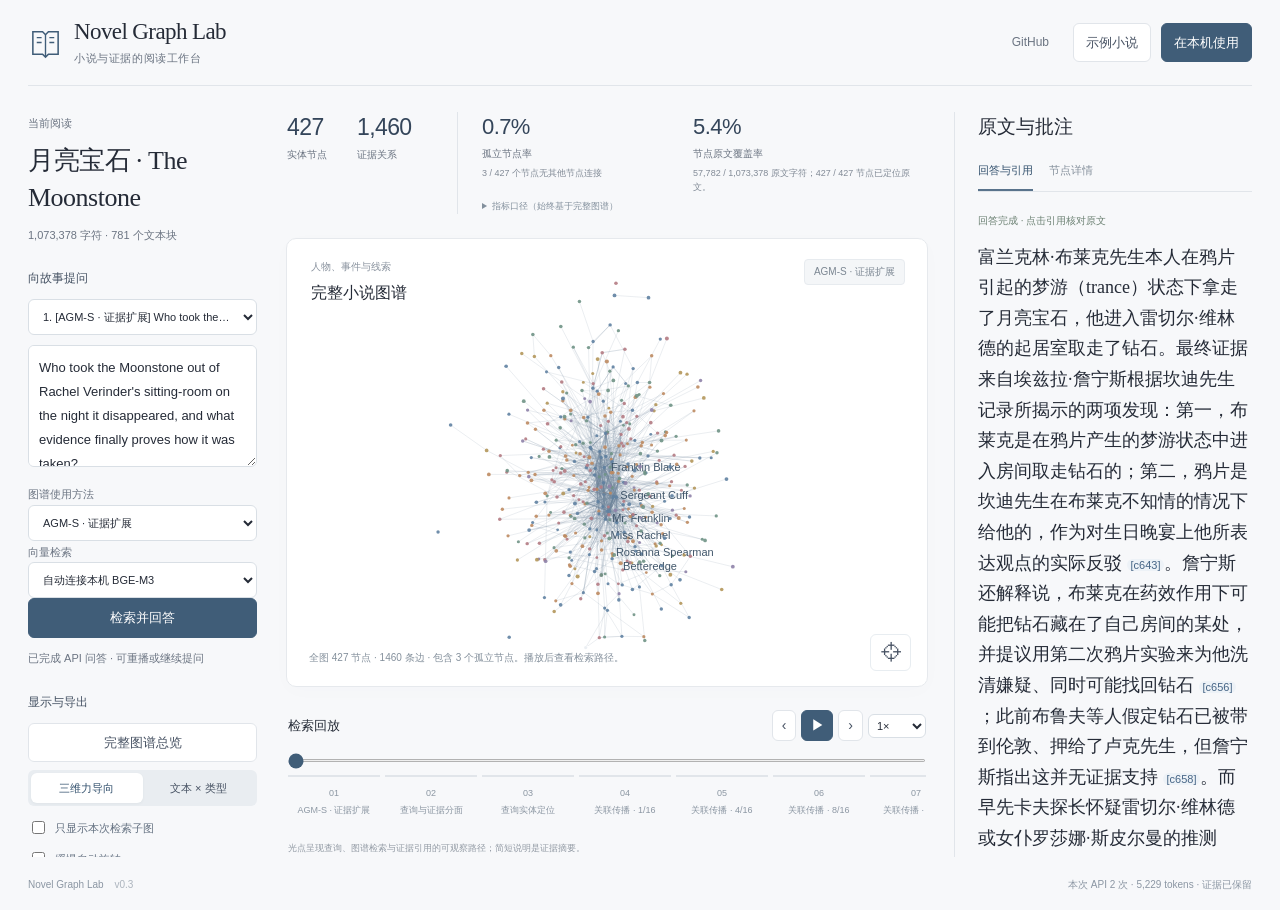
==== commit 0cafecde: "v0.4: full-length novel demo (The Moonstone) with large-context batching - Demo: complete public-dom" ====
--- a/docs/index.html
+++ b/docs/index.html
@@ -49,7 +49,7 @@
   }
   const api={metrics,forceLayout,unionLength};if(typeof module!=='undefined')module.exports=api;else root.GraphAnalysis=api;
 })(typeof window!=='undefined'?window:globalThis);
-</script><script>window.__PUBLIC_DEMO__=true;window.__BOOT__={"graph": {"version": "agm-port-3.0", "title": "蓝宝石案 · The Blue Carbuncle", "nodes": [{"id": "n1", "name": "Sherlock Holmes", "type": "person", "aliases": ["Holmes", "Mr. Holmes", "my companion"], "evidence_ids": [{"passage_id": "p1", "quote": "Sherlock Holmes", "start": 1418, "end": 1433}, {"passage_id": "p2", "quote": "said Sherlock Holmes, laughing", "start": 1413, "end": 1443}, {"passage_id": "p8", "quote": "Sherlock Holmes", "start": 10939, "end": 10954}, {"passage_id": "p12", "quote": "Watson, our little\ndeductions have suddenly assumed a much more important and less\ninnocent aspect", "start": 15053, "end": 15151}, {"passage_id": "p15", "quote": "Holmes’ room", "start": 19132, "end": 19144}, {"passage_id": "p23", "quote": "Sherlock Holmes", "start": 30894, "end": 30909}, {"passage_id": "p23", "quote": "my companion", "start": 30376, "end": 30388}, {"passage_id": "p23", "quote": "Holmes", "start": 30216, "end": 30222}, {"passage_id": "p9", "quote": "Mr. Holmes", "start": 11158, "end": 11168}, {"passage_id": "p14", "quote": "Holmes’ room", "start": 19132, "end": 19144}, {"passage_id": "p17", "quote": "said Holmes", "start": 22535, "end": 22546}, {"passage_id": "p18", "quote": "Holmes pushed open the door of the private bar and ordered two\nglasses of beer", "start": 23376, "end": 23454}, {"passage_id": "p21", "quote": "read Holmes", "start": 27822, "end": 27833}, {"passage_id": "p22", "quote": "Holmes", "start": 30216, "end": 30222}, {"passage_id": "p27", "quote": "“I will fly, Mr. Holmes.", "start": 35807, "end": 35831}], "description": "A detective who declares that no crime has occurred.", "salience": 3}, {"id": "n2", "name": "Statement that no crime occurred", "type": "evidence_sentence", "aliases": [], "evidence_ids": [{"passage_id": "p1", "quote": "“No, no. No crime,”", "start": 1393, "end": 1412}], "description": "Holmes's statement asserting there is no crime.", "salience": 3}, {"id": "n3", "name": "Irene Adler papers", "type": "clue_object", "aliases": [], "evidence_ids": [{"passage_id": "p2", "quote": "my attempt to recover the Irene Adler papers", "start": 2051, "end": 2095}], "description": "Papers Holmes once attempted to recover, cited as a past non-criminal case.", "salience": 1}, {"id": "n4", "name": "Mary Sutherland", "type": "person", "aliases": ["Miss Mary Sutherland"], "evidence_ids": [{"passage_id": "p2", "quote": "the singular case of Miss Mary Sutherland", "start": 2100, "end": 2141}], "description": "Client of the singular case Holmes mentions among non-criminal matters.", "salience": 1}, {"id": "n5", "name": "Peterson", "type": "person", "aliases": ["Peterson, the commissionaire", "the commissionaire"], "evidence_ids": [{"passage_id": "p2", "quote": "You know Peterson,\nthe commissionaire", "start": 2285, "end": 2322}, {"passage_id": "p2", "quote": "in front of Peterson’s fire", "start": 2687, "end": 2714}, {"passage_id": "p3", "quote": "Peterson, who, as you know, is a\nvery honest fellow", "start": 2778, "end": 2829}, {"passage_id": "p3", "quote": "Peterson had rushed forward\nto protect the stranger", "start": 3343, "end": 3394}, {"passage_id": "p3", "quote": "The roughs had also fled at the appearance of\nPeterson", "start": 3670, "end": 3724}, {"passage_id": "p4", "quote": "Peterson", "start": 4354, "end": 4362}, {"passage_id": "p9", "quote": "Peterson, the commissionaire", "start": 11015, "end": 11043}, {"passage_id": "p9", "quote": "he", "start": 11148, "end": 11150}], "description": "Commissionaire who found the hat and goose on Christmas morning.", "salience": 3}, {"id": "n6", "name": "the hat", "type": "clue_object", "aliases": ["This hat", "battered billycock", "hat", "hat-securer", "this trophy"], "evidence_ids": [{"passage_id": "p2", "quote": "look\nupon it not as a battered billycock but as an intellectual problem", "start": 2458, "end": 2529}, {"passage_id": "p7", "quote": "ve a hat three years ago, and has had no hat since", "start": 8156, "end": 8206}, {"passage_id": "p8", "quote": "This hat", "start": 9837, "end": 9845}, {"passage_id": "p8", "quote": "has not been brushed for weeks", "start": 9846, "end": 9876}], "description": "A battered hat found by Peterson whose owner is unknown.", "salience": 3}, {"id": "n7", "name": "the goose", "type": "clue_object", "aliases": ["good fat goose", "goose", "his bird", "the bird"], "evidence_ids": [{"passage_id": "p2", "quote": "in company with a good fat goose", "start": 2602, "end": 2634}, {"passage_id": "p9", "quote": "The goose", "start": 11147, "end": 11156}, {"passage_id": "p9", "quote": "The goose", "start": 11147, "end": 11156}, {"passage_id": "p12", "quote": "the goose came from Mr. Henry Baker", "start": 15207, "end": 15242}, {"passage_id": "p27", "quote": "How came the stone into the goose, and how came the goose\ninto the open market?", "start": 35993, "end": 36072}, {"passage_id": "p30", "quote": "we got a knife and opened the goose.", "start": 39778, "end": 39814}, {"passage_id": "p30", "quote": "I left the bird", "start": 39929, "end": 39944}], "description": "A fat goose that arrived with the hat, roasting at Peterson's fire.", "salience": 2}, {"id": "n8", "name": "Christmas morning", "type": "time_anchor", "aliases": ["about four o’clock on Christmas morning"], "evidence_ids": [{"passage_id": "p2", "quote": "It arrived upon Christmas morning", "start": 2567, "end": 2600}, {"passage_id": "p2", "quote": "about\nfour o’clock on Christmas morning", "start": 2737, "end": 2776}, {"passage_id": "p3", "quote": "about\nfour o’clock on Christmas morning", "start": 2737, "end": 2776}], "description": "The morning the hat and goose arrived, about four o'clock.", "salience": 2}, {"id": "n9", "name": "the man with the twisted lip", "type": "event", "aliases": ["the adventure of the man with the twisted lip"], "evidence_ids": [{"passage_id": "p2", "quote": "the adventure of\nthe man with the twisted lip", "start": 2150, "end": 2195}], "description": "Another past adventure Holmes cites in the same innocent category.", "salience": 1}, {"id": "n10", "name": "stranger", "type": "person", "aliases": ["Mrs. Henry Baker", "tallish man"], "evidence_ids": [{"passage_id": "p3", "quote": "a tallish man, walking with a slight stagger, and\ncarrying a white goose slung over his shoulder", "start": 2975, "end": 3071}, {"passage_id": "p3", "quote": "the man, shocked at\nhaving broken the window", "start": 3420, "end": 3464}, {"passage_id": "p3", "quote": "‘For Mrs.\nHenry Baker’ was printed upon a small card", "start": 3997, "end": 4049}], "description": "A tallish man carrying a goose who smashed the shop window and fled, dropping his hat and goose.", "salience": 3}, {"id": "n11", "name": "Tottenham Court Road", "type": "location", "aliases": [], "evidence_ids": [{"passage_id": "p3", "quote": "down Tottenham Court Road", "start": 2907, "end": 2932}, {"passage_id": "p3", "quote": "the labyrinth of small streets which lie at the back of\nTottenham Court Road", "start": 3592, "end": 3668}], "description": "The street where Peterson was walking at about four o'clock on Christmas morning.", "salience": 2}, {"id": "n12", "name": "Goodge Street corner", "type": "location", "aliases": [], "evidence_ids": [{"passage_id": "p3", "quote": "the\ncorner of Goodge Street", "start": 3087, "end": 3114}], "description": "The corner where the row between the stranger and the roughs broke out.", "salience": 2}, {"id": "n13", "name": "white goose", "type": "clue_object", "aliases": ["Christmas goose"], "evidence_ids": [{"passage_id": "p3", "quote": "a white goose slung over his shoulder", "start": 3034, "end": 3071}, {"passage_id": "p3", "quote": "a\nmost unimpeachable Christmas goose", "start": 3856, "end": 3892}], "description": "The goose dropped by the stranger and kept by Peterson.", "salience": 3}, {"id": "n14", "name": "battered hat", "type": "clue_object", "aliases": ["hat"], "evidence_ids": [{"passage_id": "p3", "quote": "knocked off the man’s hat", "start": 3201, "end": 3226}, {"passage_id": "p3", "quote": "this battered hat", "start": 3834, "end": 3851}], "description": "The hat knocked off the stranger and kept by Peterson.", "salience": 3}, {"id": "n15", "name": "shop window", "type": "clue_object", "aliases": [], "evidence_ids": [{"passage_id": "p3", "quote": "smashed the shop window behind him", "start": 3307, "end": 3341}], "description": "The window the stranger smashed with his stick.", "salience": 2}, {"id": "n16", "name": "identification card", "type": "clue_object", "aliases": [], "evidence_ids": [{"passage_id": "p3", "quote": "a small card which was tied to the bird’s\nleft leg", "start": 4037, "end": 4087}], "description": "A card tied to the goose's left leg reading 'For Mrs. Henry Baker'.", "salience": 3}, {"id": "n17", "name": "roughs", "type": "person", "aliases": [], "evidence_ids": [{"passage_id": "p3", "quote": "The roughs had also fled", "start": 3670, "end": 3694}], "description": "A little knot of roughs who attacked the stranger.", "salience": 2}, {"id": "n18", "name": "H. B. initials", "type": "evidence_sentence", "aliases": [], "evidence_ids": [{"passage_id": "p3", "quote": "the initials ‘H. B.’ are legible", "start": 4114, "end": 4146}], "description": "The initials 'H. B.' legible on the hat, supporting that the hat belongs to Mrs. Henry Baker.", "salience": 2}, {"id": "n19", "name": "brawl", "type": "event", "aliases": ["row"], "evidence_ids": [{"passage_id": "p3", "quote": "a row broke out between this stranger and a\nlittle knot of roughs", "start": 3116, "end": 3181}], "description": "The row between the stranger and the roughs at the corner of Goodge Street.", "salience": 2}, {"id": "n20", "name": "advertising", "type": "event", "aliases": ["advertise"], "evidence_ids": [{"passage_id": "p4", "quote": "advertise", "start": 4855, "end": 4864}], "description": "The act Peterson may have done, questioned in the dialogue.", "salience": 2}, {"id": "n21", "name": "hat", "type": "clue_object", "aliases": ["this hat"], "evidence_ids": [{"passage_id": "p5", "quote": "this hat", "start": 6062, "end": 6070}], "description": "A hat presented for inference in a detective exchange.", "salience": 3}, {"id": "n22", "name": "request to infer from the hat", "type": "evidence_sentence", "aliases": [], "evidence_ids": [{"passage_id": "p5", "quote": "“Then, pray tell me what it is that you can infer from this hat?”", "start": 6007, "end": 6072}], "description": "A statement asking what can be inferred from the hat.", "salience": 2}, {"id": "n23", "name": "the hat's owner", "type": "person", "aliases": ["he", "this man"], "evidence_ids": [{"passage_id": "p7", "quote": "he\nhas assuredly gone down in the world", "start": 8213, "end": 8252}], "description": "The middle-aged man who bought the hat three years ago and has since declined in the world.", "salience": 3}, {"id": "n24", "name": "his wife", "type": "person", "aliases": ["wife"], "evidence_ids": [{"passage_id": "p8", "quote": "his wife", "start": 9783, "end": 9791}, {"passage_id": "p8", "quote": "she had ceased to love him", "start": 9806, "end": 9832}], "description": "The wife of the man under discussion, said to have ceased to love him.", "salience": 2}, {"id": "n25", "name": "bachelor hypothesis", "type": "evidence_sentence", "aliases": [], "evidence_ids": [{"passage_id": "p8", "quote": "But he might be a bachelor", "start": 10107, "end": 10133}], "description": "A statement proposing the man might be a bachelor.", "salience": 2}, {"id": "n26", "name": "wife-love testimony", "type": "evidence_sentence", "aliases": [], "evidence_ids": [{"passage_id": "p8", "quote": "But his wife—you said that she had ceased to love him", "start": 9779, "end": 9832}], "description": "Statement asserting the wife had ceased to love her husband.", "salience": 2}, {"id": "n28", "name": "Countess of Morcar's blue carbuncle", "type": "clue_object", "aliases": ["blue carbuncle", "precious stone"], "evidence_ids": [{"passage_id": "p9", "quote": "a precious stone", "start": 11918, "end": 11934}], "description": "A precious stone possibly linked to the goose.", "salience": 3}, {"id": "n29", "name": "the apartment", "type": "location", "aliases": [], "evidence_ids": [{"passage_id": "p9", "quote": "the apartment", "start": 11057, "end": 11070}], "description": "Where Peterson rushes in.", "salience": 1}, {"id": "n30", "name": "Countess of Morcar", "type": "person", "aliases": ["her ladyship", "my lady"], "evidence_ids": [{"passage_id": "p9", "quote": "Countess of Morcar", "start": 11975, "end": 11993}, {"passage_id": "p26", "quote": "Countess of Morcar", "start": 34467, "end": 34485}, {"passage_id": "p26", "quote": "her ladyship’s waiting-maid", "start": 34574, "end": 34601}], "description": "The owner of the blue carbuncle.", "salience": 2}, {"id": "n31", "name": "the goose is connected to the precious stone", "type": "evidence_sentence", "aliases": [], "evidence_ids": [{"passage_id": "p9", "quote": "“It’s more than a precious stone. It is _the_ precious stone.”", "start": 11902, "end": 11964}], "description": "Peterson's excited statement that the goose matters more than a precious stone.", "salience": 3}, {"id": "n32", "name": "A thousand pounds", "type": "clue_object", "aliases": [], "evidence_ids": [{"passage_id": "p10", "quote": "“A thousand pounds!", "start": 12324, "end": 12343}], "description": "A sum of one thousand pounds exclaimed about with great shock.", "salience": 3}, {"id": "n33", "name": "unnamed speaker", "type": "person", "aliases": [], "evidence_ids": [{"passage_id": "p10", "quote": "“A thousand pounds! Great Lord of mercy!”", "start": 12324, "end": 12365}], "description": "An unidentified speaker reacting with shock to a thousand pounds.", "salience": 3}, {"id": "n34", "name": "Ryder", "type": "person", "aliases": ["James Ryder", "John Robinson", "Ryder’s"], "evidence_ids": [{"passage_id": "p11", "quote": "Ryder instantly\ngave the alarm", "start": 13970, "end": 14000}, {"passage_id": "p11", "quote": "having heard Ryder’s cry of\ndismay", "start": 14168, "end": 14202}, {"passage_id": "p26", "quote": "Ryder", "start": 34434, "end": 34439}, {"passage_id": "p27", "quote": "Ryder passed his tongue over his parched lips", "start": 36135, "end": 36180}, {"passage_id": "p24", "quote": "“My name is John Robinson,” he\nanswered with a sidelong glance.", "start": 31770, "end": 31833}, {"passage_id": "p24", "quote": "“my real name is James Ryder.”", "start": 32009, "end": 32039}, {"passage_id": "p24", "quote": "Head attendant at the Hotel Cosmopolitan", "start": 32056, "end": 32096}], "description": "The man who found the robbery and gave the alarm; witness.", "salience": 3}, {"id": "n35", "name": "Horner", "type": "person", "aliases": ["poor Horner", "this man Horner", "this man Horner, the plumber"], "evidence_ids": [{"passage_id": "p11", "quote": "Horner had disappeared", "start": 13747, "end": 13769}, {"passage_id": "p11", "quote": "Horner was arrested the same evening", "start": 14006, "end": 14042}, {"passage_id": "p11", "quote": "the arrest of Horner, who\nstruggled frantically, and protested his innocence in the strongest\nterms", "start": 14379, "end": 14478}, {"passage_id": "p11", "quote": "Horner, who had shown signs of\nintense emotion during the proceedings, fainted away", "start": 14657, "end": 14740}, {"passage_id": "p14", "quote": "this man Horner", "start": 17896, "end": 17911}, {"passage_id": "p26", "quote": "this man Horner, the plumber", "start": 34875, "end": 34903}, {"passage_id": "p27", "quote": "you thought little enough of this poor Horner\nin the dock for a crime of which he knew nothing", "start": 35709, "end": 35803}], "description": "The man who disappeared, was arrested for the robbery, and protested his innocence.", "salience": 3}, {"id": "n36", "name": "the Countess", "type": "person", "aliases": [], "evidence_ids": [{"passage_id": "p11", "quote": "the Countess was accustomed to keep\nher jewel", "start": 13882, "end": 13927}, {"passage_id": "p14", "quote": "the Countess to say that we have it", "start": 17838, "end": 17873}], "description": "Owner of the jewel kept in the morocco casket.", "salience": 2}, {"id": "n37", "name": "Catherine Cusack", "type": "person", "aliases": ["Cusack"], "evidence_ids": [{"passage_id": "p11", "quote": "Catherine\nCusack, maid to the Countess, deposed to having heard Ryder’s cry of\ndismay", "start": 14117, "end": 14202}, {"passage_id": "p26", "quote": "Catherine Cusack", "start": 34499, "end": 34515}, {"passage_id": "p26", "quote": "your confederate Cusack", "start": 35082, "end": 35105}], "description": "Maid to the Countess who testified to hearing Ryder's cry and entering the room.", "salience": 2}, {"id": "n38", "name": "Inspector Bradstreet", "type": "person", "aliases": ["Inspector\nBradstreet, B division"], "evidence_ids": [{"passage_id": "p11", "quote": "Inspector\nBradstreet, B division, gave evidence as to the arrest of Horner", "start": 14325, "end": 14399}], "description": "Inspector who gave evidence of Horner's arrest.", "salience": 2}, {"id": "n39", "name": "the magistrate", "type": "person", "aliases": [], "evidence_ids": [{"passage_id": "p11", "quote": "the magistrate refused to deal summarily with the\noffence, but referred it to the Assizes", "start": 14566, "end": 14655}], "description": "Refused to deal summarily and referred the case to the Assizes.", "salience": 1}, {"id": "n40", "name": "the stone", "type": "clue_object", "aliases": ["carbuncle", "stone", "the gem", "the jewel"], "evidence_ids": [{"passage_id": "p11", "quote": "the stone\ncould not be found either upon his person or in his rooms", "start": 14048, "end": 14115}, {"passage_id": "p12", "quote": "Here is the stone; the stone came from the goose", "start": 15153, "end": 15201}, {"passage_id": "p27", "quote": "How came the stone into the goose", "start": 35993, "end": 36026}, {"passage_id": "p30", "quote": "there was no sign of the stone", "start": 39845, "end": 39875}], "description": "The stolen jewel that could not be found on Horner or in his rooms.", "salience": 3}, {"id": "n41", "name": "the robbery", "type": "event", "aliases": [], "evidence_ids": [{"passage_id": "p11", "quote": "Ryder’s cry of\ndismay on discovering the robbery", "start": 14181, "end": 14229}], "description": "The forced opening of the bureau and emptying of the casket.", "salience": 3}, {"id": "n42", "name": "the Assizes", "type": "event", "aliases": [], "evidence_ids": [{"passage_id": "p11", "quote": "referred it to the Assizes", "start": 14629, "end": 14655}], "description": "Court to which the magistrate referred the offence.", "salience": 1}, {"id": "n43", "name": "a previous conviction for robbery", "type": "evidence_sentence", "aliases": [], "evidence_ids": [{"passage_id": "p11", "quote": "Evidence of a previous conviction for robbery having been given\nagainst the prisoner", "start": 14480, "end": 14564}], "description": "Evidence of prior conviction given against the prisoner.", "salience": 2}, {"id": "n44", "name": "Watson", "type": "person", "aliases": [], "evidence_ids": [{"passage_id": "p12", "quote": "Watson", "start": 15053, "end": 15059}], "description": "Holmes's companion being addressed about the deductions.", "salience": 2}, {"id": "n45", "name": "Mr. Henry Baker", "type": "person", "aliases": ["Henry Baker"], "evidence_ids": [{"passage_id": "p12", "quote": "the goose came from Mr. Henry Baker, the gentleman with the bad hat", "start": 15207, "end": 15274}, {"passage_id": "p23", "quote": "Mr. Henry Baker", "start": 31249, "end": 31264}], "description": "The gentleman with the bad hat whom Holmes seeks regarding the mystery.", "salience": 3}, {"id": "n46", "name": "the advertisement", "type": "event", "aliases": [], "evidence_ids": [{"passage_id": "p12", "quote": "these lie undoubtedly\nin an advertisement in all the evening papers", "start": 15527, "end": 15594}], "description": "An advertisement in the evening papers to find Henry Baker.", "salience": 3}, {"id": "n47", "name": "Henry Baker", "type": "person", "aliases": ["Mr. Henry Baker", "this other one, Henry Baker"], "evidence_ids": [{"passage_id": "p14", "quote": "this other one, Henry Baker", "start": 17978, "end": 18005}, {"passage_id": "p14", "quote": "Henry Baker is an absolutely\ninnocent man", "start": 18084, "end": 18125}, {"passage_id": "p14", "quote": "Mr. Henry Baker, I believe", "start": 19148, "end": 19174}, {"passage_id": "p17", "quote": "Mr. Henry Baker", "start": 22517, "end": 22532}, {"passage_id": "p18", "quote": "Mr. Henry Baker, who was\na member of your goose club", "start": 23661, "end": 23713}], "description": "A man suspected of involvement in the matter, whom Holmes believes is absolutely innocent.", "salience": 3}, {"id": "n48", "name": "Mrs. Hudson", "type": "person", "aliases": [], "evidence_ids": [{"passage_id": "p14", "quote": "Mrs.\nHudson", "start": 18723, "end": 18734}], "description": "The housekeeper whom Holmes jokes about asking to examine the woodcock's crop.", "salience": 1}, {"id": "n49", "name": "the bird", "type": "clue_object", "aliases": [], "evidence_ids": [{"passage_id": "p14", "quote": "the bird which he was carrying was\nof considerably more value than if it were made of solid gold", "start": 18148, "end": 18244}], "description": "The bird Henry Baker carried, of considerably more value than if made of solid gold.", "salience": 3}, {"id": "n50", "name": "strong box", "type": "clue_object", "aliases": [], "evidence_ids": [{"passage_id": "p14", "quote": "lock it up in my strong box", "start": 17787, "end": 17814}], "description": "Where the valuable item is to be locked up.", "salience": 2}, {"id": "n51", "name": "advertisement", "type": "clue_object", "aliases": ["our advertisement"], "evidence_ids": [{"passage_id": "p14", "quote": "a very simple test if we have an answer\nto our advertisement", "start": 18282, "end": 18342}], "description": "The advertisement whose answer will allow Holmes to determine Henry Baker's innocence by a simple test.", "salience": 2}, {"id": "n52", "name": "Baker Street", "type": "location", "aliases": [], "evidence_ids": [{"passage_id": "p14", "quote": "Baker Street once more", "start": 18851, "end": 18873}], "description": "The street where Holmes's house is located and where a tall man waits outside.", "salience": 2}, {"id": "n53", "name": "tall man in a Scotch bonnet", "type": "person", "aliases": ["Mr. Henry Baker"], "evidence_ids": [{"passage_id": "p14", "quote": "a tall man in a Scotch bonnet with a coat which was\nbuttoned up to his chin", "start": 18907, "end": 18982}], "description": "The tall man waiting outside the Baker Street house, greeted as Mr. Henry Baker.", "salience": 3}, {"id": "n54", "name": "innocence testimony", "type": "evidence_sentence", "aliases": [], "evidence_ids": [{"passage_id": "p14", "quote": "Henry Baker is an absolutely\ninnocent man, who had no idea that the bird which he was carrying was\nof considerably more value than if it were made of solid gold", "start": 18084, "end": 18244}], "description": "Holmes's statement that Henry Baker is likely an absolutely innocent man unaware of the bird's value.", "salience": 3}, {"id": "n55", "name": "uncertainty about Horner", "type": "evidence_sentence", "aliases": [], "evidence_ids": [{"passage_id": "p14", "quote": "I cannot tell.", "start": 17928, "end": 17942}], "description": "Holmes's admission that he cannot tell whether Horner is innocent.", "salience": 2}, {"id": "n56", "name": "Holmes’ room", "type": "location", "aliases": [], "evidence_ids": [{"passage_id": "p15", "quote": "Holmes’ room", "start": 19132, "end": 19144}], "description": "The room in Baker Street where Holmes receives Henry Baker.", "salience": 1}, {"id": "n57", "name": "the visitor", "type": "person", "aliases": ["Our visitor"], "evidence_ids": [{"passage_id": "p16", "quote": "Our visitor", "start": 20760, "end": 20771}], "description": "An excited visitor who half rose from his chair.", "salience": 3}, {"id": "n58", "name": "half rose from his chair", "type": "event", "aliases": [], "evidence_ids": [{"passage_id": "p16", "quote": "half rose from his chair", "start": 20772, "end": 20796}], "description": "The visitor's excited movement of half rising from his chair.", "salience": 2}, {"id": "n59", "name": "chair", "type": "clue_object", "aliases": ["his chair"], "evidence_ids": [{"passage_id": "p16", "quote": "his chair", "start": 20787, "end": 20796}], "description": "The chair from which the visitor half rose in excitement.", "salience": 1}, {"id": "n60", "name": "Windigate", "type": "person", "aliases": ["Mr. Windigate", "Windigate", "our good host"], "evidence_ids": [{"passage_id": "p17", "quote": "Windigate by name", "start": 22104, "end": 22121}, {"passage_id": "p21", "quote": "Mr. Windigate of the Alpha", "start": 28141, "end": 28167}, {"passage_id": "p23", "quote": "Mr. Windigate", "start": 31187, "end": 31200}], "description": "The host of the Alpha Inn who instituted a goose club.", "salience": 2}, {"id": "n61", "name": "Alpha Inn", "type": "location", "aliases": [], "evidence_ids": [{"passage_id": "p17", "quote": "the Alpha\nInn, near the Museum", "start": 21976, "end": 22006}, {"passage_id": "p17", "quote": "the Alpha Inn, which is a small\npublic-house", "start": 23265, "end": 23309}], "description": "A small public-house in Bloomswood near the Museum where the goose club members gather.", "salience": 3}, {"id": "n62", "name": "Bloomsbury", "type": "location", "aliases": [], "evidence_ids": [{"passage_id": "p17", "quote": "Bloomsbury", "start": 23251, "end": 23261}], "description": "The district where the Alpha Inn is located.", "salience": 2}, {"id": "n63", "name": "Museum", "type": "location", "aliases": ["the Museum"], "evidence_ids": [{"passage_id": "p17", "quote": "the Museum itself during the\nday", "start": 22029, "end": 22061}], "description": "Where the goose club members are found during the day.", "salience": 2}, {"id": "n64", "name": "goose club", "type": "event", "aliases": [], "evidence_ids": [{"passage_id": "p17", "quote": "a goose club", "start": 22134, "end": 22146}, {"passage_id": "p18", "quote": "your goose club", "start": 23698, "end": 23713}], "description": "A club instituted by Windigate in which members paid pence weekly to receive a bird at Christmas.", "salience": 3}, {"id": "n65", "name": "Holmes's statement on Henry Baker", "type": "evidence_sentence", "aliases": [], "evidence_ids": [{"passage_id": "p17", "quote": "It is quite certain that he knows nothing whatever about\nthe matter.", "start": 22588, "end": 22656}], "description": "Holmes's testimony that Henry Baker knows nothing about the matter.", "salience": 3}, {"id": "n66", "name": "follow up this clue", "type": "event", "aliases": [], "evidence_ids": [{"passage_id": "p17", "quote": "follow up\nthis clue while it is still hot", "start": 22762, "end": 22803}], "description": "Holmes's plan to pursue the clue by turning dinner into supper.", "salience": 2}, {"id": "n67", "name": "the inn", "type": "location", "aliases": ["private bar", "small public-house"], "evidence_ids": [{"passage_id": "p18", "quote": "a small\npublic-house at the corner of one of the streets which runs down into\nHolborn", "start": 23289, "end": 23374}, {"passage_id": "p18", "quote": "the private bar", "start": 23407, "end": 23422}], "description": "A small public-house at the corner of a street running down into Holborn.", "salience": 3}, {"id": "n68", "name": "landlord", "type": "person", "aliases": ["ruddy-faced, white-aproned landlord"], "evidence_ids": [{"passage_id": "p18", "quote": "the ruddy-faced, white-aproned landlord", "start": 23460, "end": 23499}], "description": "The landlord of the inn who served Holmes two glasses of beer.", "salience": 3}, {"id": "n69", "name": "Breckinridge", "type": "person", "aliases": ["Breckinridge stall", "Mr. Breckinridge", "dealer", "salesman", "the salesman"], "evidence_ids": [{"passage_id": "p18", "quote": "Breckinridge is his name", "start": 23912, "end": 23936}, {"passage_id": "p18", "quote": "Mr. Breckinridge", "start": 24056, "end": 24072}, {"passage_id": "p19", "quote": "the\nname of Breckinridge upon it", "start": 24777, "end": 24809}, {"passage_id": "p19", "quote": "the proprietor a horsey-looking man,\nwith a sharp face and trim side-whiskers was helping a boy to put up\nthe shutters", "start": 24815, "end": 24933}, {"passage_id": "p19", "quote": "the question provoked a burst of anger from the\nsalesman", "start": 25460, "end": 25516}, {"passage_id": "p22", "quote": "Breckinridge, the\nsalesman", "start": 29438, "end": 29464}, {"passage_id": "p23", "quote": "salesman", "start": 30751, "end": 30759}, {"passage_id": "p23", "quote": "Breckinridge", "start": 31155, "end": 31167}, {"passage_id": "p30", "quote": "Breckinridge, of Covent Garden.", "start": 40140, "end": 40171}, {"passage_id": "p30", "quote": "this man Breckinridge", "start": 40432, "end": 40453}], "description": "The salesman in Covent Garden from whom the landlord got his geese.", "salience": 3}, {"id": "n70", "name": "Covent Garden Market", "type": "location", "aliases": ["Covent Garden"], "evidence_ids": [{"passage_id": "p18", "quote": "a salesman in Covent Garden", "start": 23834, "end": 23861}, {"passage_id": "p18", "quote": "Covent Garden Market", "start": 24724, "end": 24744}, {"passage_id": "p19", "quote": "Covent Garden Market", "start": 24724, "end": 24744}], "description": "The market where the landlord obtained his two dozen geese.", "salience": 3}, {"id": "n71", "name": "two dozen geese", "type": "clue_object", "aliases": ["the two dozen"], "evidence_ids": [{"passage_id": "p18", "quote": "the two dozen", "start": 23815, "end": 23828}], "description": "The geese the landlord got from a salesman in Covent Garden.", "salience": 2}, {"id": "n72", "name": "Holborn", "type": "location", "aliases": [], "evidence_ids": [{"passage_id": "p19", "quote": "passed across Holborn", "start": 24645, "end": 24666}], "description": "A point on the route passed across.", "salience": 1}, {"id": "n73", "name": "Endell Street", "type": "location", "aliases": [], "evidence_ids": [{"passage_id": "p19", "quote": "down Endell Street", "start": 24668, "end": 24686}], "description": "A street on the route to Covent Garden Market.", "salience": 1}, {"id": "n74", "name": "the landlord of the Alpha", "type": "person", "aliases": ["landlord of the Alpha"], "evidence_ids": [{"passage_id": "p19", "quote": "“The landlord of the Alpha.”", "start": 25310, "end": 25338}], "description": "A customer to whom Breckinridge sent a couple of dozen.", "salience": 2}, {"id": "n75", "name": "a couple of dozen", "type": "clue_object", "aliases": [], "evidence_ids": [{"passage_id": "p19", "quote": "I sent him a couple of dozen", "start": 25350, "end": 25378}], "description": "Goods Breckinridge says he sent to the landlord of the Alpha.", "salience": 2}, {"id": "n76", "name": "five hundred to-morrow morning", "type": "clue_object", "aliases": [], "evidence_ids": [{"passage_id": "p19", "quote": "“Let you have five hundred to-morrow morning.”\n\n“That’s no good.”", "start": 25138, "end": 25203}], "description": "An offer of delivery tomorrow morning that was rejected.", "salience": 2}, {"id": "n77", "name": "salesman's burst of anger", "type": "event", "aliases": [], "evidence_ids": [{"passage_id": "p19", "quote": "the question provoked a burst of anger from the\nsalesman", "start": 25460, "end": 25516}], "description": "The salesman reacted with anger to a question.", "salience": 2}, {"id": "n78", "name": "Bill", "type": "person", "aliases": [], "evidence_ids": [{"passage_id": "p20", "quote": "Bill", "start": 27106, "end": 27110}, {"passage_id": "p20", "quote": "D’you see?", "start": 27491, "end": 27501}], "description": "The person addressed and asked to bring the books.", "salience": 3}, {"id": "n79", "name": "the books", "type": "clue_object", "aliases": [], "evidence_ids": [{"passage_id": "p20", "quote": "the books", "start": 27095, "end": 27104}], "description": "Books requested by the speaker.", "salience": 2}, {"id": "n80", "name": "the list of the folk from whom I buy", "type": "clue_object", "aliases": ["the list"], "evidence_ids": [{"passage_id": "p20", "quote": "the list of the folk from whom I buy", "start": 27453, "end": 27489}], "description": "A list identifying the people the speaker buys from.", "salience": 3}, {"id": "n81", "name": "Mrs. Oakshott", "type": "person", "aliases": ["Oakshott"], "evidence_ids": [{"passage_id": "p21", "quote": "Mrs. Oakshott, 117, Brixton Road—249", "start": 27783, "end": 27819}, {"passage_id": "p22", "quote": "Mrs. Oakshott", "start": 28979, "end": 28992}, {"passage_id": "p22", "quote": "Mrs. Oakshott", "start": 29932, "end": 29945}, {"passage_id": "p23", "quote": "Mrs. Oakshott", "start": 31103, "end": 31116}, {"passage_id": "p27", "quote": "She had married a man named Oakshott", "start": 36588, "end": 36624}], "description": "The person whose name and address appear in the ledger entry.", "salience": 3}, {"id": "n82", "name": "117 Brixton Road", "type": "location", "aliases": ["Brixton Road"], "evidence_ids": [{"passage_id": "p21", "quote": "117, Brixton Road", "start": 27798, "end": 27815}], "description": "The address linked to Mrs. Oakshott in the ledger.", "salience": 2}, {"id": "n83", "name": "ledger", "type": "clue_object", "aliases": [], "evidence_ids": [{"passage_id": "p21", "quote": "the ledger", "start": 27867, "end": 27877}], "description": "The record book consulted for the December 22nd entry.", "salience": 3}, {"id": "n85", "name": "the Alpha", "type": "location", "aliases": ["Alpha"], "evidence_ids": [{"passage_id": "p21", "quote": "the Alpha", "start": 28158, "end": 28167}, {"passage_id": "p23", "quote": "the Alpha", "start": 31205, "end": 31214}], "description": "The establishment associated with Mr. Windigate.", "salience": 2}, {"id": "n86", "name": "the little man", "type": "person", "aliases": ["the cringing figure", "the inquirer", "the little fellow", "this fellow"], "evidence_ids": [{"passage_id": "p22", "quote": "the little man", "start": 29898, "end": 29912}, {"passage_id": "p22", "quote": "the inquirer", "start": 30112, "end": 30124}, {"passage_id": "p22", "quote": "the cringing figure", "start": 29533, "end": 29552}, {"passage_id": "p23", "quote": "this fellow", "start": 30277, "end": 30288}, {"passage_id": "p23", "quote": "the little man", "start": 30407, "end": 30421}], "description": "A cringing little man who claimed one of the geese was his.", "salience": 3}, {"id": "n87", "name": "Breckinridge's stall", "type": "location", "aliases": ["the stall"], "evidence_ids": [{"passage_id": "p22", "quote": "the stall which we had just left", "start": 29259, "end": 29291}, {"passage_id": "p22", "quote": "his stall", "start": 29488, "end": 29497}], "description": "The market stall where the hubbub broke out.", "salience": 2}, {"id": "n88", "name": "Brixton Road", "type": "location", "aliases": [], "evidence_ids": [{"passage_id": "p22", "quote": "Brixton Road", "start": 30191, "end": 30203}, {"passage_id": "p23", "quote": "Brixton Road", "start": 30191, "end": 30203}, {"passage_id": "p23", "quote": "Brixton Road", "start": 30191, "end": 30203}, {"passage_id": "p27", "quote": "lived in Brixton Road, where she fattened fowls for the market", "start": 36630, "end": 36692}], "description": "Location of Mrs. Oakshott, which Holmes hoped to avoid visiting.", "salience": 2}, {"id": "n89", "name": "the geese", "type": "clue_object", "aliases": ["one of them", "some geese"], "evidence_ids": [{"passage_id": "p22", "quote": "your geese", "start": 29583, "end": 29593}, {"passage_id": "p22", "quote": "one of them was mine all the same", "start": 29855, "end": 29888}, {"passage_id": "p23", "quote": "some\ngeese which were sold by Mrs. Oakshott", "start": 31073, "end": 31116}], "description": "Geese disputed between Breckinridge and the little man, one claimed to be his.", "salience": 3}, {"id": "n90", "name": "testimony that Mrs. Oakshott directed him to Breckinridge", "type": "evidence_sentence", "aliases": [], "evidence_ids": [{"passage_id": "p22", "quote": "She told me to ask you.", "start": 29957, "end": 29980}], "description": "The little man's statement that Mrs. Oakshott told him to ask Breckinridge.", "salience": 3}, {"id": "n91", "name": "goose ownership dispute", "type": "event", "aliases": ["hubbub"], "evidence_ids": [{"passage_id": "p22", "quote": "a loud hubbub which broke out\nfrom the stall which we had just left", "start": 29224, "end": 29291}], "description": "The confrontation at the stall over one of the geese.", "salience": 2}, {"id": "n92", "name": "the club", "type": "location", "aliases": ["his club"], "evidence_ids": [{"passage_id": "p23", "quote": "his club", "start": 31230, "end": 31238}], "description": "Windigate's club that received the geese and of which Henry Baker is a member.", "salience": 2}, {"id": "n93", "name": "Holmes's account of the goose chain", "type": "evidence_sentence", "aliases": [], "evidence_ids": [{"passage_id": "p23", "quote": "You are endeavouring to trace some\ngeese which were sold by Mrs. Oakshott, of Brixton Road, to a salesman\nnamed Breckinridge, by him in turn to Mr. Windigate, of the Alpha, and\nby him to his club, of which Mr. Henry Baker is a member.", "start": 31043, "end": 31277}], "description": "Holmes's statement laying out the full chain of custody of the geese.", "salience": 3}, {"id": "n94", "name": "the salesman encounter", "type": "event", "aliases": [], "evidence_ids": [{"passage_id": "p23", "quote": "the questions which you put to the salesman just now", "start": 30716, "end": 30768}], "description": "The little man's questioning of the salesman that Holmes overheard.", "salience": 2}, {"id": "n96", "name": "Hotel Cosmopolitan", "type": "location", "aliases": [], "evidence_ids": [{"passage_id": "p24", "quote": "Head attendant at the Hotel Cosmopolitan", "start": 32056, "end": 32096}], "description": "The hotel where James Ryder is head attendant.", "salience": 2}, {"id": "n97", "name": "cab", "type": "clue_object", "aliases": [], "evidence_ids": [{"passage_id": "p24", "quote": "step into\nthe cab", "start": 32103, "end": 32120}, {"passage_id": "p24", "quote": "stepped into\nthe cab", "start": 32394, "end": 32414}], "description": "The vehicle Ryder steps into to travel back.", "salience": 2}, {"id": "n98", "name": "sitting-room at Baker Street", "type": "location", "aliases": ["Baker Street"], "evidence_ids": [{"passage_id": "p24", "quote": "we were back in the sitting-room at Baker\nStreet", "start": 32436, "end": 32484}], "description": "The destination reached half an hour after taking the cab.", "salience": 2}, {"id": "n99", "name": "market-place", "type": "location", "aliases": [], "evidence_ids": [{"passage_id": "p24", "quote": "in this wind-swept\nmarket-place", "start": 31601, "end": 31632}], "description": "The windy place where the initial conversation happens before moving indoors.", "salience": 1}, {"id": "n100", "name": "blue stone", "type": "clue_object", "aliases": ["blue stone of the Countess of Morcar’s"], "evidence_ids": [{"passage_id": "p26", "quote": "this blue stone of the Countess of Morcar’s", "start": 34444, "end": 34487}], "description": "The Countess of Morcar’s stolen jewel.", "salience": 3}, {"id": "n101", "name": "Cusack testimony about the stone", "type": "evidence_sentence", "aliases": [], "evidence_ids": [{"passage_id": "p26", "quote": "It was Catherine Cusack who told me of it", "start": 34492, "end": 34533}], "description": "Ryder states Cusack told him of the blue stone.", "salience": 2}, {"id": "n102", "name": "Ryder's sister", "type": "person", "aliases": ["my sister", "sister"], "evidence_ids": [{"passage_id": "p27", "quote": "My sister asked me what\nwas the matter, and why I was so pale", "start": 36884, "end": 36945}], "description": "Ryder's sister, married to Oakshott, who fattened fowls for the market.", "salience": 2}, {"id": "n104", "name": "the hotel", "type": "location", "aliases": [], "evidence_ids": [{"passage_id": "p27", "quote": "There was no place about the\nhotel where it would be safe", "start": 36457, "end": 36514}], "description": "The hotel where the jewel robbery occurred and where Ryder worked.", "salience": 2}, {"id": "n105", "name": "the jewel robbery at the hotel", "type": "event", "aliases": [], "evidence_ids": [{"passage_id": "p27", "quote": "the jewel robbery at the hotel", "start": 36987, "end": 37017}], "description": "The theft for which Horner was arrested.", "salience": 3}, {"id": "n106", "name": "Ryder's confession", "type": "evidence_sentence", "aliases": [], "evidence_ids": [{"passage_id": "p27", "quote": "I will tell you it just\nas it happened", "start": 36183, "end": 36221}], "description": "Ryder's admission that he took the stone and fled to his sister's house.", "salience": 3}, {"id": "n107", "name": "the narrator", "type": "person", "aliases": ["I"], "evidence_ids": [{"passage_id": "p28", "quote": "Then I went into the back yard", "start": 37019, "end": 37049}], "description": "The man hiding a stolen stone and planning to smuggle it to Kilburn.", "salience": 3}, {"id": "n108", "name": "the man (narrator)", "type": "person", "aliases": ["I", "narrator"], "evidence_ids": [{"passage_id": "p29", "quote": "as far as my finger could reach", "start": 38406, "end": 38437}, {"passage_id": "p29", "quote": "said I, ‘you said you’d give me one for Christmas", "start": 38775, "end": 38824}, {"passage_id": "p29", "quote": "said I", "start": 39348, "end": 39354}], "description": "He forced the stolen stone down a goose's throat and later took a different goose home.", "salience": 3}, {"id": "n109", "name": "the sister", "type": "person", "aliases": ["Maggie", "my sister", "she"], "evidence_ids": [{"passage_id": "p29", "quote": "says she, ‘we’ve set yours aside for you—Jem’s bird, we call it", "start": 38876, "end": 38939}, {"passage_id": "p29", "quote": "‘Oh, very well. Kill it and take it with you.’", "start": 39516, "end": 39562}], "description": "She came out when the bird struggled and told the man which goose was set aside for him.", "salience": 3}, {"id": "n110", "name": "the goose (bird)", "type": "clue_object", "aliases": ["Jem’s bird", "that white one with the barred tail", "the bird", "the brute"], "evidence_ids": [{"passage_id": "p29", "quote": "Kill it and take it with you", "start": 39532, "end": 39560}], "description": "The white goose with a barred tail into which the stone was forced and which was later killed and opened.", "salience": 3}, {"id": "n111", "name": "Christmas", "type": "time_anchor", "aliases": ["Christmas"], "evidence_ids": [{"passage_id": "p29", "quote": "you said you’d give me one for Christmas", "start": 38784, "end": 38824}], "description": "The occasion for which the sister promised the man a goose.", "salience": 2}, {"id": "n112", "name": "the pal", "type": "person", "aliases": ["He", "my pal"], "evidence_ids": [{"passage_id": "p29", "quote": "I told my pal what I had done", "start": 39651, "end": 39680}], "description": "The man's confidant who laughed and helped open the goose.", "salience": 3}, {"id": "n113", "name": "testimony: opened the goose", "type": "evidence_sentence", "aliases": [], "evidence_ids": [{"passage_id": "p29", "quote": "we got a knife and opened the goose", "start": 39778, "end": 39813}], "description": "Statement that the man and his pal cut the goose open.", "salience": 2}, {"id": "n114", "name": "Jem", "type": "person", "aliases": ["I"], "evidence_ids": [{"passage_id": "p30", "quote": "we got a knife and opened the goose.", "start": 39778, "end": 39814}, {"passage_id": "p30", "quote": "I knew that some terrible mistake", "start": 39881, "end": 39914}, {"passage_id": "p30", "quote": "I ran off as hard as my feet", "start": 40385, "end": 40413}], "description": "The narrator who searched the goose for the stone.", "salience": 3}, {"id": "n115", "name": "Maggie", "type": "person", "aliases": ["sister"], "evidence_ids": [{"passage_id": "p30", "quote": "Where are they all, Maggie?", "start": 40048, "end": 40075}, {"passage_id": "p30", "quote": "Gone to the dealer’s, Jem.", "start": 40089, "end": 40115}], "description": "Jem's sister who told him the geese had gone to the dealer.", "salience": 2}, {"id": "n116", "name": "Covent Garden", "type": "location", "aliases": [], "evidence_ids": [{"passage_id": "p30", "quote": "Breckinridge, of Covent Garden.", "start": 40140, "end": 40171}], "description": "Location of Breckinridge's dealership.", "salience": 2}, {"id": "n117", "name": "the barred-tailed goose", "type": "clue_object", "aliases": ["barred tail", "two barred-tailed ones"], "evidence_ids": [{"passage_id": "p30", "quote": "another with a barred tail?", "start": 40190, "end": 40217}, {"passage_id": "p30", "quote": "there were two barred-tailed ones, and I could never tell\nthem apart.", "start": 40272, "end": 40341}], "description": "One of two identical barred-tailed geese; Jem may have taken the wrong one.", "salience": 3}, {"id": "n118", "name": "goose opened and stone missing", "type": "event", "aliases": [], "evidence_ids": [{"passage_id": "p30", "quote": "we got a knife and opened the goose.", "start": 39778, "end": 39814}, {"passage_id": "p30", "quote": "no sign of the stone, and I knew that some terrible mistake\nhad occurred.", "start": 39855, "end": 39928}], "description": "Jem opened the goose and found no stone, realizing a mistake had occurred.", "salience": 3}, {"id": "n119", "name": "geese sold by Breckinridge", "type": "event", "aliases": [], "evidence_ids": [{"passage_id": "p30", "quote": "he had sold the lot at\nonce, and not one word would he tell me as to where they had gone.", "start": 40459, "end": 40548}], "description": "Breckinridge had sold the whole lot of geese before Jem arrived and would not say where.", "salience": 3}, {"id": "n120", "name": "Maggie's testimony about two barred-tailed geese", "type": "evidence_sentence", "aliases": [], "evidence_ids": [{"passage_id": "p30", "quote": "there were two barred-tailed ones, and I could never tell\nthem apart.", "start": 40272, "end": 40341}], "description": "Maggie's statement that there were two indistinguishable barred-tailed geese, supporting the mistaken-goose theory.", "salience": 3}, {"id": "n121", "name": "my friend", "type": "person", "aliases": [], "evidence_ids": [{"passage_id": "p30", "quote": "my friend rose and threw open the door.", "start": 41067, "end": 41106}], "description": "The friend who rose and ordered someone out of the room.", "salience": 1}, {"id": "n122", "name": "gaol", "type": "location", "aliases": [], "evidence_ids": [{"passage_id": "p31", "quote": "gaol", "start": 41779, "end": 41783}], "description": "The prison the speaker demands the man be sent to.", "salience": 2}, {"id": "n123", "name": "Speaker (line 0)", "type": "person", "aliases": [], "evidence_ids": [{"passage_id": "p31", "quote": "No more words. Get out!", "start": 41166, "end": 41189}], "description": "The angry voice ordering someone out.", "salience": 2}, {"id": "n124", "name": "Speaker (line 1)", "type": "person", "aliases": [], "evidence_ids": [{"passage_id": "p31", "quote": "Send him to gaol now, and you make him a gaol-bird for life.", "start": 41767, "end": 41827}], "description": "Someone arguing against imprisonment.", "salience": 2}, {"id": "n125", "name": "Imprisonment demand", "type": "evidence_sentence", "aliases": [], "evidence_ids": [{"passage_id": "p31", "quote": "Send him to gaol now, and you make him a gaol-bird for life.", "start": 41767, "end": 41827}], "description": "Statement that the man be sent to gaol.", "salience": 3}], "edges": [{"id": "e1", "source": "n2", "target": "n1", "type": "mentions", "confidence": 0.95, "decoy": false, "importance": 3, "passage_id": "p1", "quote": "“No, no. No crime,” said Sherlock Holmes", "start": 1393, "end": 1433}, {"id": "e2", "source": "n1", "target": "n6", "type": "mentions", "confidence": 0.95, "decoy": false, "importance": 3, "passage_id": "p2", "quote": "look\nupon it not as a battered billycock but as an intellectual problem", "start": 2458, "end": 2529}, {"id": "e3", "source": "n6", "target": "n8", "type": "appears_at", "confidence": 0.95, "decoy": false, "importance": 3, "passage_id": "p2", "quote": "It arrived upon Christmas morning", "start": 2567, "end": 2600}, {"id": "e4", "source": "n7", "target": "n8", "type": "appears_at", "confidence": 0.9, "decoy": false, "importance": 2, "passage_id": "p2", "quote": "It arrived upon Christmas morning,\nin company with a good fat goose", "start": 2567, "end": 2634}, {"id": "e5", "source": "n7", "target": "n5", "type": "related_to", "confidence": 0.9, "decoy": false, "importance": 2, "passage_id": "p2", "quote": "which is, I have no doubt, roasting\nat this moment in front of Peterson’s fire", "start": 2636, "end": 2714}, {"id": "e6", "source": "n1", "target": "n3", "type": "mentions", "confidence": 0.9, "decoy": false, "importance": 1, "passage_id": "p2", "quote": "You allude to my attempt to recover the Irene Adler papers", "start": 2037, "end": 2095}, {"id": "e7", "source": "n1", "target": "n4", "type": "mentions", "confidence": 0.9, "decoy": false, "importance": 1, "passage_id": "p2", "quote": "the singular case of Miss Mary Sutherland", "start": 2100, "end": 2141}, {"id": "e8", "source": "n1", "target": "n9", "type": "mentions", "confidence": 0.9, "decoy": false, "importance": 1, "passage_id": "p2", "quote": "the adventure of\nthe man with the twisted lip", "start": 2150, "end": 2195}, {"id": "e9", "source": "n5", "target": "n8", "type": "appears_at", "confidence": 0.9, "decoy": false, "importance": 2, "passage_id": "p2", "quote": "about\nfour o’clock on Christmas morning, Peterson, who, as you know, is a", "start": 2737, "end": 2810}, {"id": "e10", "source": "n5", "target": "n8", "type": "appears_at", "confidence": 0.95, "decoy": false, "importance": 2, "passage_id": "p3", "quote": "about\nfour o’clock on Christmas morning, Peterson", "start": 2737, "end": 2786}, {"id": "e11", "source": "n5", "target": "n11", "type": "located_at", "confidence": 0.95, "decoy": false, "importance": 2, "passage_id": "p3", "quote": "was\nmaking his way homeward down Tottenham Court Road", "start": 2879, "end": 2932}, {"id": "e12", "source": "n10", "target": "n13", "type": "belongs_to", "confidence": 0.95, "decoy": false, "importance": 3, "passage_id": "p3", "quote": "carrying a white goose slung over his shoulder", "start": 3025, "end": 3071}, {"id": "e13", "source": "n19", "target": "n12", "type": "located_at", "confidence": 0.95, "decoy": false, "importance": 2, "passage_id": "p3", "quote": "As he reached the\ncorner of Goodge Street, a row broke out", "start": 3073, "end": 3131}, {"id": "e14", "source": "n17", "target": "n14", "type": "related_to", "confidence": 0.9, "decoy": false, "importance": 3, "passage_id": "p3", "quote": "One of the latter knocked off the man’s hat", "start": 3183, "end": 3226}, {"id": "e15", "source": "n10", "target": "n15", "type": "related_to", "confidence": 0.95, "decoy": false, "importance": 3, "passage_id": "p3", "quote": "smashed the shop window behind him", "start": 3307, "end": 3341}, {"id": "e16", "source": "n17", "target": "n19", "type": "related_to", "confidence": 0.95, "decoy": false, "importance": 2, "passage_id": "p3", "quote": "a row broke out between this stranger and a\nlittle knot of roughs", "start": 3116, "end": 3181}, {"id": "e17", "source": "n10", "target": "n19", "type": "related_to", "confidence": 0.95, "decoy": false, "importance": 2, "passage_id": "p3", "quote": "a row broke out between this stranger and a\nlittle knot of roughs", "start": 3116, "end": 3181}, {"id": "e18", "source": "n5", "target": "n10", "type": "related_to", "confidence": 0.95, "decoy": false, "importance": 2, "passage_id": "p3", "quote": "Peterson had rushed forward\nto protect the stranger from his assailants", "start": 3343, "end": 3414}, {"id": "e19", "source": "n17", "target": "n10", "type": "related_to", "confidence": 0.95, "decoy": false, "importance": 3, "passage_id": "p3", "quote": "to protect the stranger from his assailants", "start": 3371, "end": 3414}, {"id": "e20", "source": "n10", "target": "n13", "type": "related_to", "confidence": 0.95, "decoy": false, "importance": 3, "passage_id": "p3", "quote": "dropped his goose, took to his heels, and\nvanished", "start": 3536, "end": 3586}, {"id": "e21", "source": "n17", "target": "n5", "type": "related_to", "confidence": 0.95, "decoy": false, "importance": 2, "passage_id": "p3", "quote": "The roughs had also fled at the appearance of\nPeterson", "start": 3670, "end": 3724}, {"id": "e22", "source": "n5", "target": "n14", "type": "belongs_to", "confidence": 0.95, "decoy": false, "importance": 3, "passage_id": "p3", "quote": "he was left in possession of the field of battle, and\nalso of the spoils of victory in the shape of this battered hat", "start": 3734, "end": 3851}, {"id": "e23", "source": "n5", "target": "n13", "type": "belongs_to", "confidence": 0.95, "decoy": false, "importance": 3, "passage_id": "p3", "quote": "also of the spoils of victory in the shape of this battered hat and a\nmost unimpeachable Christmas goose", "start": 3788, "end": 3892}, {"id": "e24", "source": "n16", "target": "n13", "type": "related_to", "confidence": 0.95, "decoy": false, "importance": 3, "passage_id": "p3", "quote": "a small card which was tied to the bird’s\nleft leg", "start": 4037, "end": 4087}, {"id": "e25", "source": "n16", "target": "n10", "type": "mentions", "confidence": 0.9, "decoy": false, "importance": 3, "passage_id": "p3", "quote": "‘For Mrs.\nHenry Baker’ was printed upon a small card", "start": 3997, "end": 4049}, {"id": "e26", "source": "n18", "target": "n10", "type": "supports", "confidence": 0.85, "decoy": false, "importance": 2, "passage_id": "p3", "quote": "the initials ‘H. B.’ are legible", "start": 4114, "end": 4146}, {"id": "e27", "source": "n5", "target": "n19", "type": "witnessed_by", "confidence": 0.9, "decoy": false, "importance": 2, "passage_id": "p3", "quote": "The roughs had also fled at the appearance of\nPeterson, so that he was left in possession of the field of battle", "start": 3670, "end": 3782}, {"id": "e28", "source": "n5", "target": "n20", "type": "related_to", "confidence": 0.9, "decoy": false, "importance": 3, "passage_id": "p4", "quote": "Did he not advertise?", "start": 4844, "end": 4865}, {"id": "e29", "source": "n22", "target": "n21", "type": "mentions", "confidence": 0.95, "decoy": false, "importance": 2, "passage_id": "p5", "quote": "“Then, pray tell me what it is that you can infer from this hat?”", "start": 6007, "end": 6072}, {"id": "e30", "source": "n6", "target": "n23", "type": "belongs_to", "confidence": 0.95, "decoy": false, "importance": 3, "passage_id": "p7", "quote": "ve a hat three years ago, and has had no hat since, then he\nhas assuredly gone down in the world", "start": 8156, "end": 8252}, {"id": "e31", "source": "n26", "target": "n24", "type": "mentions", "confidence": 0.95, "decoy": false, "importance": 3, "passage_id": "p8", "quote": "But his wife—you said that she had ceased to love him", "start": 9779, "end": 9832}, {"id": "e32", "source": "n6", "target": "n25", "type": "contradicts", "confidence": 0.7, "decoy": false, "importance": 3, "passage_id": "p8", "quote": "This hat has not been brushed for weeks", "start": 9837, "end": 9876}, {"id": "e33", "source": "n1", "target": "n25", "type": "mentions", "confidence": 0.8, "decoy": false, "importance": 2, "passage_id": "p8", "quote": "Sherlock Holmes had opened his mouth to reply", "start": 10939, "end": 10984}, {"id": "e34", "source": "n5", "target": "n29", "type": "appears_at", "confidence": 0.95, "decoy": false, "importance": 2, "passage_id": "p9", "quote": "rushed into the apartment", "start": 11045, "end": 11070}, {"id": "e35", "source": "n5", "target": "n1", "type": "related_to", "confidence": 0.9, "decoy": false, "importance": 3, "passage_id": "p9", "quote": "“The goose, Mr. Holmes! The goose, sir!” he gasped.", "start": 11146, "end": 11197}, {"id": "e36", "source": "n5", "target": "n7", "type": "mentions", "confidence": 0.95, "decoy": false, "importance": 3, "passage_id": "p9", "quote": "“The goose, Mr. Holmes! The goose, sir!” he gasped.", "start": 11146, "end": 11197}, {"id": "e37", "source": "n7", "target": "n28", "type": "related_to", "confidence": 0.85, "decoy": false, "importance": 3, "passage_id": "p9", "quote": "It’s more than a precious stone. It is _the_ precious stone.", "start": 11903, "end": 11963}, {"id": "e38", "source": "n28", "target": "n30", "type": "belongs_to", "confidence": 0.95, "decoy": false, "importance": 3, "passage_id": "p9", "quote": "the Countess of Morcar’s blue carbuncle", "start": 11971, "end": 12010}, {"id": "e39", "source": "n31", "target": "n28", "type": "supports", "confidence": 0.9, "decoy": false, "importance": 3, "passage_id": "p9", "quote": "“It’s more than a precious stone. It is _the_ precious stone.”", "start": 11902, "end": 11964}, {"id": "e40", "source": "n5", "target": "n31", "type": "mentions", "confidence": 0.85, "decoy": false, "importance": 3, "passage_id": "p9", "quote": "“It’s more than a precious stone. It is _the_ precious stone.”", "start": 11902, "end": 11964}, {"id": "e41", "source": "n33", "target": "n32", "type": "mentions", "confidence": 0.9, "decoy": false, "importance": 3, "passage_id": "p10", "quote": "“A thousand pounds! Great Lord of mercy!”", "start": 12324, "end": 12365}, {"id": "e42", "source": "n34", "target": "n41", "type": "witnessed_by", "confidence": 0.95, "decoy": false, "importance": 3, "passage_id": "p11", "quote": "Ryder’s cry of\ndismay on discovering the robbery", "start": 14181, "end": 14229}, {"id": "e43", "source": "n34", "target": "n35", "type": "related_to", "confidence": 0.9, "decoy": false, "importance": 2, "passage_id": "p11", "quote": "Horner was arrested the same evening", "start": 14006, "end": 14042}, {"id": "e44", "source": "n37", "target": "n41", "type": "witnessed_by", "confidence": 0.95, "decoy": false, "importance": 2, "passage_id": "p11", "quote": "Catherine\nCusack, maid to the Countess, deposed to having heard Ryder’s cry of\ndismay", "start": 14117, "end": 14202}, {"id": "e45", "source": "n37", "target": "n36", "type": "belongs_to", "confidence": 0.95, "decoy": false, "importance": 2, "passage_id": "p11", "quote": "Catherine\nCusack, maid to the Countess", "start": 14117, "end": 14155}, {"id": "e46", "source": "n38", "target": "n35", "type": "related_to", "confidence": 0.95, "decoy": false, "importance": 2, "passage_id": "p11", "quote": "gave evidence as to the arrest of Horner", "start": 14359, "end": 14399}, {"id": "e47", "source": "n35", "target": "n41", "type": "related_to", "confidence": 0.8, "decoy": true, "importance": 2, "passage_id": "p11", "quote": "Horner was arrested the same evening", "start": 14006, "end": 14042}, {"id": "e48", "source": "n43", "target": "n35", "type": "contradicts", "confidence": 0.9, "decoy": true, "importance": 2, "passage_id": "p11", "quote": "Evidence of a previous conviction for robbery having been given\nagainst the prisoner", "start": 14480, "end": 14564}, {"id": "e49", "source": "n39", "target": "n42", "type": "related_to", "confidence": 0.95, "decoy": false, "importance": 2, "passage_id": "p11", "quote": "referred it to the Assizes", "start": 14629, "end": 14655}, {"id": "e50", "source": "n40", "target": "n35", "type": "related_to", "confidence": 0.9, "decoy": false, "importance": 3, "passage_id": "p11", "quote": "the stone\ncould not be found either upon his person or in his rooms", "start": 14048, "end": 14115}, {"id": "e51", "source": "n40", "target": "n7", "type": "related_to", "confidence": 0.98, "decoy": false, "importance": 3, "passage_id": "p12", "quote": "the stone came from the goose", "start": 15172, "end": 15201}, {"id": "e52", "source": "n7", "target": "n45", "type": "belongs_to", "confidence": 0.97, "decoy": false, "importance": 3, "passage_id": "p12", "quote": "the goose came from Mr. Henry Baker, the gentleman with the bad hat", "start": 15207, "end": 15274}, {"id": "e53", "source": "n1", "target": "n46", "type": "means", "confidence": 0.95, "decoy": false, "importance": 3, "passage_id": "p12", "quote": "these lie undoubtedly\nin an advertisement in all the evening papers", "start": 15527, "end": 15594}, {"id": "e54", "source": "n1", "target": "n45", "type": "mentions", "confidence": 0.9, "decoy": false, "importance": 3, "passage_id": "p12", "quote": "So now we\nmust set ourselves very seriously to finding this gentleman", "start": 15338, "end": 15407}, {"id": "e55", "source": "n1", "target": "n44", "type": "mentions", "confidence": 0.8, "decoy": false, "importance": 1, "passage_id": "p12", "quote": "with which I have bored you", "start": 15309, "end": 15336}, {"id": "e56", "source": "n49", "target": "n50", "type": "belongs_to", "confidence": 0.9, "decoy": false, "importance": 2, "passage_id": "p14", "quote": "lock it up in my strong box", "start": 17787, "end": 17814}, {"id": "e57", "source": "n50", "target": "n36", "type": "related_to", "confidence": 0.8, "decoy": false, "importance": 2, "passage_id": "p14", "quote": "drop a line to\nthe Countess to say that we have it", "start": 17823, "end": 17873}, {"id": "e58", "source": "n49", "target": "n47", "type": "belongs_to", "confidence": 0.9, "decoy": false, "importance": 3, "passage_id": "p14", "quote": "the bird which he was carrying", "start": 18148, "end": 18178}, {"id": "e59", "source": "n54", "target": "n47", "type": "supports", "confidence": 0.95, "decoy": false, "importance": 3, "passage_id": "p14", "quote": "Henry Baker is an absolutely\ninnocent man, who had no idea that the bird which he was carrying was\nof considerably more value than if it were made of solid gold", "start": 18084, "end": 18244}, {"id": "e60", "source": "n54", "target": "n49", "type": "mentions", "confidence": 0.9, "decoy": false, "importance": 3, "passage_id": "p14", "quote": "the bird which he was carrying was\nof considerably more value than if it were made of solid gold", "start": 18148, "end": 18244}, {"id": "e61", "source": "n55", "target": "n35", "type": "mentions", "confidence": 0.9, "decoy": false, "importance": 2, "passage_id": "p14", "quote": "Do you think that this man Horner is innocent?”\n\n“I cannot tell.", "start": 17878, "end": 17942}, {"id": "e62", "source": "n51", "target": "n47", "type": "means", "confidence": 0.85, "decoy": false, "importance": 3, "passage_id": "p14", "quote": "I shall determine by a very simple test if we have an answer\nto our advertisement", "start": 18261, "end": 18342}, {"id": "e63", "source": "n53", "target": "n52", "type": "appears_at", "confidence": 0.9, "decoy": false, "importance": 3, "passage_id": "p14", "quote": "a tall man in a Scotch bonnet with a coat which was\nbuttoned up to his chin waiting outside", "start": 18907, "end": 18998}, {"id": "e64", "source": "n53", "target": "n47", "type": "related_to", "confidence": 0.9, "decoy": false, "importance": 3, "passage_id": "p14", "quote": "Mr. Henry Baker, I believe", "start": 19148, "end": 19174}, {"id": "e65", "source": "n1", "target": "n52", "type": "located_at", "confidence": 0.85, "decoy": false, "importance": 2, "passage_id": "p14", "quote": "we were shown up together to Holmes’ room", "start": 19103, "end": 19144}, {"id": "e66", "source": "n48", "target": "n52", "type": "related_to", "confidence": 0.7, "decoy": true, "importance": 1, "passage_id": "p14", "quote": "perhaps I ought to ask Mrs.\nHudson to examine its crop", "start": 18700, "end": 18754}, {"id": "e67", "source": "n54", "target": "n51", "type": "related_to", "confidence": 0.85, "decoy": false, "importance": 2, "passage_id": "p14", "quote": "That,\nhowever, I shall determine by a very simple test if we have an answer\nto our advertisement.", "start": 18246, "end": 18343}, {"id": "e68", "source": "n57", "target": "n58", "type": "related_to", "confidence": 0.95, "decoy": false, "importance": 2, "passage_id": "p16", "quote": "Our visitor half rose from his chair in his excitement.", "start": 20760, "end": 20815}, {"id": "e69", "source": "n58", "target": "n59", "type": "related_to", "confidence": 0.95, "decoy": false, "importance": 1, "passage_id": "p16", "quote": "half rose from his chair", "start": 20772, "end": 20796}, {"id": "e70", "source": "n57", "target": "n59", "type": "appears_at", "confidence": 0.9, "decoy": false, "importance": 1, "passage_id": "p16", "quote": "Our visitor half rose from his chair", "start": 20760, "end": 20796}, {"id": "e71", "source": "n47", "target": "n61", "type": "located_at", "confidence": 0.9, "decoy": false, "importance": 3, "passage_id": "p17", "quote": "There are a few of us who frequent the Alpha\nInn, near the Museum", "start": 21941, "end": 22006}, {"id": "e72", "source": "n60", "target": "n61", "type": "belongs_to", "confidence": 0.9, "decoy": false, "importance": 3, "passage_id": "p17", "quote": "our good host, Windigate by name,\ninstituted a goose club", "start": 22089, "end": 22146}, {"id": "e73", "source": "n60", "target": "n64", "type": "related_to", "confidence": 0.95, "decoy": false, "importance": 3, "passage_id": "p17", "quote": "instituted a goose club", "start": 22123, "end": 22146}, {"id": "e74", "source": "n47", "target": "n64", "type": "related_to", "confidence": 0.8, "decoy": false, "importance": 2, "passage_id": "p17", "quote": "My pence were\nduly paid", "start": 22250, "end": 22273}, {"id": "e75", "source": "n1", "target": "n47", "type": "mentions", "confidence": 0.95, "decoy": false, "importance": 3, "passage_id": "p17", "quote": "So much for Mr. Henry Baker", "start": 22505, "end": 22532}, {"id": "e76", "source": "n65", "target": "n1", "type": "supports", "confidence": 0.9, "decoy": false, "importance": 2, "passage_id": "p17", "quote": "said Holmes", "start": 22535, "end": 22546}, {"id": "e77", "source": "n1", "target": "n66", "type": "related_to", "confidence": 0.9, "decoy": false, "importance": 3, "passage_id": "p17", "quote": "I suggest that we turn our dinner into a supper and follow up\nthis clue while it is still hot", "start": 22710, "end": 22803}, {"id": "e78", "source": "n61", "target": "n62", "type": "located_at", "confidence": 0.95, "decoy": false, "importance": 3, "passage_id": "p17", "quote": "we were in Bloomsbury at the Alpha Inn", "start": 23240, "end": 23278}, {"id": "e79", "source": "n61", "target": "n63", "type": "located_at", "confidence": 0.9, "decoy": false, "importance": 2, "passage_id": "p17", "quote": "the Alpha\nInn, near the Museum", "start": 21976, "end": 22006}, {"id": "e80", "source": "n1", "target": "n61", "type": "appears_at", "confidence": 0.9, "decoy": false, "importance": 3, "passage_id": "p17", "quote": "we were in Bloomsbury at the Alpha Inn", "start": 23240, "end": 23278}, {"id": "e81", "source": "n66", "target": "n61", "type": "temporal_sequence", "confidence": 0.7, "decoy": false, "importance": 2, "passage_id": "p17", "quote": "In a quarter of an\nhour we were in Bloomsbury at the Alpha Inn", "start": 23216, "end": 23278}, {"id": "e82", "source": "n67", "target": "n1", "type": "located_at", "confidence": 0.95, "decoy": false, "importance": 2, "passage_id": "p18", "quote": "Holmes pushed open the door of the private bar and ordered two\nglasses of beer from the ruddy-faced, white-aproned landlord", "start": 23376, "end": 23499}, {"id": "e83", "source": "n68", "target": "n67", "type": "belongs_to", "confidence": 0.95, "decoy": false, "importance": 2, "passage_id": "p18", "quote": "ordered two\nglasses of beer from the ruddy-faced, white-aproned landlord", "start": 23427, "end": 23499}, {"id": "e84", "source": "n1", "target": "n68", "type": "mentions", "confidence": 0.9, "decoy": false, "importance": 2, "passage_id": "p18", "quote": "I was speaking only half an hour ago to Mr. Henry Baker", "start": 23621, "end": 23676}, {"id": "e85", "source": "n47", "target": "n64", "type": "belongs_to", "confidence": 0.95, "decoy": false, "importance": 3, "passage_id": "p18", "quote": "Mr. Henry Baker, who was\na member of your goose club", "start": 23661, "end": 23713}, {"id": "e86", "source": "n64", "target": "n68", "type": "belongs_to", "confidence": 0.9, "decoy": false, "importance": 2, "passage_id": "p18", "quote": "a member of your goose club", "start": 23686, "end": 23713}, {"id": "e87", "source": "n68", "target": "n71", "type": "means", "confidence": 0.9, "decoy": false, "importance": 3, "passage_id": "p18", "quote": "I got the two dozen from a salesman in Covent Garden", "start": 23809, "end": 23861}, {"id": "e88", "source": "n69", "target": "n71", "type": "means", "confidence": 0.85, "decoy": false, "importance": 3, "passage_id": "p18", "quote": "I got the two dozen from a salesman in Covent Garden", "start": 23809, "end": 23861}, {"id": "e89", "source": "n69", "target": "n70", "type": "located_at", "confidence": 0.9, "decoy": false, "importance": 3, "passage_id": "p18", "quote": "a salesman in Covent Garden", "start": 23834, "end": 23861}, {"id": "e90", "source": "n1", "target": "n70", "type": "temporal_sequence", "confidence": 0.95, "decoy": false, "importance": 3, "passage_id": "p18", "quote": "We passed across Holborn, down Endell Street, and so through a zigzag\nof slums to Covent Garden Market", "start": 24642, "end": 24744}, {"id": "e91", "source": "n47", "target": "n71", "type": "related_to", "confidence": 0.7, "decoy": false, "importance": 2, "passage_id": "p18", "quote": "Mr. Henry Baker, who was\na member of your goose club", "start": 23661, "end": 23713}, {"id": "e92", "source": "n72", "target": "n73", "type": "temporal_sequence", "confidence": 0.9, "decoy": false, "importance": 1, "passage_id": "p19", "quote": "passed across Holborn, down Endell Street", "start": 24645, "end": 24686}, {"id": "e93", "source": "n73", "target": "n70", "type": "temporal_sequence", "confidence": 0.9, "decoy": false, "importance": 1, "passage_id": "p19", "quote": "down Endell Street, and so through a zigzag\nof slums to Covent Garden Market", "start": 24668, "end": 24744}, {"id": "e94", "source": "n69", "target": "n70", "type": "located_at", "confidence": 0.95, "decoy": false, "importance": 3, "passage_id": "p19", "quote": "One of the largest stalls bore the\nname of Breckinridge upon it", "start": 24746, "end": 24809}, {"id": "e95", "source": "n69", "target": "n74", "type": "related_to", "confidence": 0.85, "decoy": false, "importance": 3, "passage_id": "p19", "quote": "“Oh, yes; I sent him a couple of dozen.”", "start": 25340, "end": 25380}, {"id": "e96", "source": "n75", "target": "n74", "type": "belongs_to", "confidence": 0.85, "decoy": false, "importance": 2, "passage_id": "p19", "quote": "I sent him a couple of dozen", "start": 25350, "end": 25378}, {"id": "e97", "source": "n77", "target": "n69", "type": "witnessed_by", "confidence": 0.8, "decoy": false, "importance": 2, "passage_id": "p19", "quote": "the question provoked a burst of anger from the\nsalesman", "start": 25460, "end": 25516}, {"id": "e98", "source": "n77", "target": "n74", "type": "related_to", "confidence": 0.6, "decoy": false, "importance": 2, "passage_id": "p19", "quote": "the question provoked a burst of anger from the\nsalesman", "start": 25460, "end": 25516}, {"id": "e99", "source": "n78", "target": "n79", "type": "related_to", "confidence": 0.95, "decoy": false, "importance": 2, "passage_id": "p20", "quote": "“Bring me the books, Bill,” said he.", "start": 27085, "end": 27121}, {"id": "e100", "source": "n79", "target": "n80", "type": "related_to", "confidence": 0.9, "decoy": false, "importance": 3, "passage_id": "p20", "quote": "“That’s the list of the folk from whom I buy. D’you see?", "start": 27445, "end": 27501}, {"id": "e101", "source": "n1", "target": "n83", "type": "mentions", "confidence": 0.95, "decoy": false, "importance": 3, "passage_id": "p21", "quote": "“Quite so. Now turn that up in the ledger.”", "start": 27836, "end": 27879}, {"id": "e102", "source": "n1", "target": "n81", "type": "mentions", "confidence": 0.95, "decoy": false, "importance": 3, "passage_id": "p21", "quote": "“Mrs. Oakshott, 117, Brixton Road—249,” read Holmes.", "start": 27782, "end": 27834}, {"id": "e103", "source": "n81", "target": "n82", "type": "located_at", "confidence": 0.9, "decoy": false, "importance": 2, "passage_id": "p21", "quote": "“Mrs. Oakshott, 117, Brixton Road—249,” read Holmes.", "start": 27782, "end": 27834}, {"id": "e104", "source": "n69", "target": "n87", "type": "located_at", "confidence": 0.95, "decoy": false, "importance": 2, "passage_id": "p22", "quote": "Breckinridge, the\nsalesman, framed in the door of his stall", "start": 29438, "end": 29497}, {"id": "e105", "source": "n91", "target": "n87", "type": "appears_at", "confidence": 0.9, "decoy": false, "importance": 2, "passage_id": "p22", "quote": "a loud hubbub which broke out\nfrom the stall which we had just left", "start": 29224, "end": 29291}, {"id": "e106", "source": "n69", "target": "n86", "type": "related_to", "confidence": 0.95, "decoy": false, "importance": 3, "passage_id": "p22", "quote": "was shaking his fists\nfiercely at the cringing figure", "start": 29499, "end": 29552}, {"id": "e107", "source": "n69", "target": "n89", "type": "related_to", "confidence": 0.9, "decoy": false, "importance": 3, "passage_id": "p22", "quote": "I’ve had enough of you and your geese", "start": 29556, "end": 29593}, {"id": "e108", "source": "n86", "target": "n89", "type": "belongs_to", "confidence": 0.85, "decoy": false, "importance": 3, "passage_id": "p22", "quote": "one of them was mine all the same", "start": 29855, "end": 29888}, {"id": "e109", "source": "n69", "target": "n81", "type": "mentions", "confidence": 0.9, "decoy": false, "importance": 3, "passage_id": "p22", "quote": "Well, then, ask Mrs. Oakshott for it.", "start": 29916, "end": 29953}, {"id": "e110", "source": "n86", "target": "n81", "type": "mentions", "confidence": 0.85, "decoy": false, "importance": 3, "passage_id": "p22", "quote": "She told me to ask you.", "start": 29957, "end": 29980}, {"id": "e111", "source": "n90", "target": "n69", "type": "contradicts", "confidence": 0.7, "decoy": false, "importance": 2, "passage_id": "p22", "quote": "She told me to ask you.", "start": 29957, "end": 29980}, {"id": "e112", "source": "n91", "target": "n86", "type": "temporal_sequence", "confidence": 0.85, "decoy": false, "importance": 2, "passage_id": "p22", "quote": "He rushed fiercely forward, and the inquirer\nflitted away into the darkness", "start": 30080, "end": 30155}, {"id": "e113", "source": "n86", "target": "n89", "type": "opportunity", "confidence": 0.6, "decoy": true, "importance": 1, "passage_id": "p22", "quote": "He rushed fiercely forward, and the inquirer\nflitted away into the darkness", "start": 30080, "end": 30155}, {"id": "e114", "source": "n1", "target": "n81", "type": "related_to", "confidence": 0.9, "decoy": false, "importance": 3, "passage_id": "p22", "quote": "the only point which remains\nto be determined is whether we should go on to this Mrs. Oakshott\nto-night, or whether we should reserve it for to-morrow.", "start": 28898, "end": 29049}, {"id": "e115", "source": "n81", "target": "n88", "type": "located_at", "confidence": 0.85, "decoy": false, "importance": 3, "passage_id": "p22", "quote": "this may save us a visit to Brixton Road", "start": 30163, "end": 30203}, {"id": "e116", "source": "n1", "target": "n91", "type": "witnessed_by", "confidence": 0.8, "decoy": false, "importance": 2, "passage_id": "p22", "quote": "Ha! this may save us a visit to Brixton Road", "start": 30159, "end": 30203}, {"id": "e117", "source": "n1", "target": "n86", "type": "witnessed_by", "confidence": 0.95, "decoy": false, "importance": 2, "passage_id": "p23", "quote": "my companion speedily overtook the little man and touched him\nupon the shoulder", "start": 30376, "end": 30455}, {"id": "e118", "source": "n86", "target": "n94", "type": "related_to", "confidence": 0.9, "decoy": false, "importance": 2, "passage_id": "p23", "quote": "the questions which you put to the salesman just now", "start": 30716, "end": 30768}, {"id": "e119", "source": "n1", "target": "n94", "type": "witnessed_by", "confidence": 0.95, "decoy": false, "importance": 2, "passage_id": "p23", "quote": "I could not help\noverhearing the questions which you put to the salesman just now", "start": 30687, "end": 30768}, {"id": "e120", "source": "n94", "target": "n69", "type": "related_to", "confidence": 0.85, "decoy": false, "importance": 2, "passage_id": "p23", "quote": "the questions which you put to the salesman just now", "start": 30716, "end": 30768}, {"id": "e121", "source": "n93", "target": "n89", "type": "mentions", "confidence": 0.95, "decoy": false, "importance": 3, "passage_id": "p23", "quote": "You are endeavouring to trace some\ngeese which were sold by Mrs. Oakshott, of Brixton Road, to a salesman\nnamed Breckinridge", "start": 31043, "end": 31167}, {"id": "e122", "source": "n89", "target": "n81", "type": "belongs_to", "confidence": 0.95, "decoy": false, "importance": 3, "passage_id": "p23", "quote": "geese which were sold by Mrs. Oakshott, of Brixton Road", "start": 31078, "end": 31133}, {"id": "e123", "source": "n89", "target": "n69", "type": "temporal_sequence", "confidence": 0.95, "decoy": false, "importance": 3, "passage_id": "p23", "quote": "to a salesman\nnamed Breckinridge, by him in turn to Mr. Windigate, of the Alpha", "start": 31135, "end": 31214}, {"id": "e124", "source": "n69", "target": "n60", "type": "temporal_sequence", "confidence": 0.95, "decoy": false, "importance": 3, "passage_id": "p23", "quote": "by him in turn to Mr. Windigate, of the Alpha, and\nby him to his club", "start": 31169, "end": 31238}, {"id": "e125", "source": "n60", "target": "n85", "type": "belongs_to", "confidence": 0.95, "decoy": false, "importance": 2, "passage_id": "p23", "quote": "Mr. Windigate, of the Alpha", "start": 31187, "end": 31214}, {"id": "e126", "source": "n89", "target": "n92", "type": "temporal_sequence", "confidence": 0.95, "decoy": false, "importance": 3, "passage_id": "p23", "quote": "by him to his club, of which Mr. Henry Baker is a member", "start": 31220, "end": 31276}, {"id": "e127", "source": "n45", "target": "n92", "type": "belongs_to", "confidence": 0.95, "decoy": false, "importance": 3, "passage_id": "p23", "quote": "his club, of which Mr. Henry Baker is a member", "start": 31230, "end": 31276}, {"id": "e128", "source": "n81", "target": "n88", "type": "located_at", "confidence": 0.95, "decoy": false, "importance": 2, "passage_id": "p23", "quote": "Mrs. Oakshott, of Brixton Road", "start": 31103, "end": 31133}, {"id": "e129", "source": "n1", "target": "n88", "type": "related_to", "confidence": 0.9, "decoy": false, "importance": 2, "passage_id": "p23", "quote": "this may save us a visit to Brixton Road", "start": 30163, "end": 30203}, {"id": "e130", "source": "n86", "target": "n89", "type": "related_to", "confidence": 0.9, "decoy": false, "importance": 3, "passage_id": "p23", "quote": "You are endeavouring to trace some\ngeese", "start": 31043, "end": 31083}, {"id": "e131", "source": "n86", "target": "n93", "type": "supports", "confidence": 0.85, "decoy": false, "importance": 2, "passage_id": "p23", "quote": "Oh, sir, you are the very man whom I have longed to meet", "start": 31281, "end": 31337}, {"id": "e132", "source": "n34", "target": "n96", "type": "belongs_to", "confidence": 0.95, "decoy": false, "importance": 3, "passage_id": "p24", "quote": "Head attendant at the Hotel Cosmopolitan", "start": 32056, "end": 32096}, {"id": "e133", "source": "n34", "target": "n97", "type": "appears_at", "confidence": 0.9, "decoy": false, "importance": 2, "passage_id": "p24", "quote": "Then he stepped into\nthe cab, and in half an hour we were back in the sitting-room at Baker\nStreet.", "start": 32386, "end": 32485}, {"id": "e134", "source": "n97", "target": "n98", "type": "located_at", "confidence": 0.9, "decoy": false, "importance": 2, "passage_id": "p24", "quote": "Then he stepped into\nthe cab, and in half an hour we were back in the sitting-room at Baker\nStreet.", "start": 32386, "end": 32485}, {"id": "e135", "source": "n34", "target": "n99", "type": "appears_at", "confidence": 0.8, "decoy": false, "importance": 1, "passage_id": "p24", "quote": "we had better discuss it in a cosy room rather than in this wind-swept\nmarket-place", "start": 31549, "end": 31632}, {"id": "e136", "source": "n99", "target": "n98", "type": "temporal_sequence", "confidence": 0.85, "decoy": false, "importance": 2, "passage_id": "p24", "quote": "Then he stepped into\nthe cab, and in half an hour we were back in the sitting-room at Baker\nStreet.", "start": 32386, "end": 32485}, {"id": "e137", "source": "n34", "target": "n100", "type": "belongs_to", "confidence": 0.8, "decoy": false, "importance": 3, "passage_id": "p26", "quote": "It was Catherine Cusack who told me of it", "start": 34492, "end": 34533}, {"id": "e138", "source": "n37", "target": "n100", "type": "mentions", "confidence": 0.9, "decoy": false, "importance": 3, "passage_id": "p26", "quote": "It was Catherine Cusack who told me of it", "start": 34492, "end": 34533}, {"id": "e139", "source": "n37", "target": "n30", "type": "belongs_to", "confidence": 0.95, "decoy": false, "importance": 2, "passage_id": "p26", "quote": "her ladyship’s waiting-maid", "start": 34574, "end": 34601}, {"id": "e140", "source": "n100", "target": "n30", "type": "belongs_to", "confidence": 0.95, "decoy": false, "importance": 3, "passage_id": "p26", "quote": "this blue stone of the Countess of Morcar’s", "start": 34444, "end": 34487}, {"id": "e141", "source": "n34", "target": "n37", "type": "related_to", "confidence": 0.95, "decoy": false, "importance": 3, "passage_id": "p26", "quote": "your confederate Cusack", "start": 35082, "end": 35105}, {"id": "e142", "source": "n1", "target": "n34", "type": "mentions", "confidence": 0.95, "decoy": false, "importance": 3, "passage_id": "p27", "quote": "“I will fly, Mr. Holmes. I will leave the country, sir. Then the charge\nagainst him will break down.”", "start": 35807, "end": 35908}, {"id": "e143", "source": "n35", "target": "n105", "type": "related_to", "confidence": 0.95, "decoy": false, "importance": 3, "passage_id": "p27", "quote": "you thought little enough of this poor Horner\nin the dock for a crime of which he knew nothing", "start": 35709, "end": 35803}, {"id": "e144", "source": "n106", "target": "n40", "type": "supports", "confidence": 0.9, "decoy": false, "importance": 3, "passage_id": "p27", "quote": "When Horner had been arrested, it\nseemed to me that it would be best for me to get away with the stone at\nonce", "start": 36239, "end": 36349}, {"id": "e145", "source": "n34", "target": "n102", "type": "appears_at", "confidence": 0.95, "decoy": false, "importance": 2, "passage_id": "p27", "quote": "I made for my sister’s house", "start": 36558, "end": 36586}, {"id": "e146", "source": "n102", "target": "n81", "type": "related_to", "confidence": 0.95, "decoy": false, "importance": 2, "passage_id": "p27", "quote": "She had married a man named Oakshott", "start": 36588, "end": 36624}, {"id": "e147", "source": "n102", "target": "n88", "type": "located_at", "confidence": 0.95, "decoy": false, "importance": 2, "passage_id": "p27", "quote": "lived in Brixton Road, where she fattened fowls for the market", "start": 36630, "end": 36692}, {"id": "e148", "source": "n40", "target": "n105", "type": "temporal_sequence", "confidence": 0.9, "decoy": false, "importance": 3, "passage_id": "p27", "quote": "When Horner had been arrested, it\nseemed to me that it would be best for me to get away with the stone at\nonce", "start": 36239, "end": 36349}, {"id": "e149", "source": "n34", "target": "n105", "type": "means", "confidence": 0.85, "decoy": false, "importance": 3, "passage_id": "p27", "quote": "I told her that I had been\nupset by the jewel robbery at the hotel", "start": 36951, "end": 37017}, {"id": "e150", "source": "n102", "target": "n34", "type": "witnessed_by", "confidence": 0.9, "decoy": false, "importance": 2, "passage_id": "p27", "quote": "My sister asked me what\nwas the matter, and why I was so pale", "start": 36884, "end": 36945}, {"id": "e151", "source": "n40", "target": "n7", "type": "related_to", "confidence": 0.95, "decoy": false, "importance": 3, "passage_id": "p27", "quote": "How came the stone into the goose", "start": 35993, "end": 36026}, {"id": "e152", "source": "n7", "target": "n88", "type": "related_to", "confidence": 0.8, "decoy": false, "importance": 2, "passage_id": "p27", "quote": "lived in Brixton Road, where she fattened fowls for the market", "start": 36630, "end": 36692}, {"id": "e153", "source": "n40", "target": "n104", "type": "located_at", "confidence": 0.85, "decoy": false, "importance": 2, "passage_id": "p27", "quote": "There was no place about the\nhotel where it would be safe", "start": 36457, "end": 36514}, {"id": "e154", "source": "n109", "target": "n110", "type": "related_to", "confidence": 0.9, "decoy": false, "importance": 2, "passage_id": "p29", "quote": "we’ve set yours aside for you—Jem’s bird, we call it", "start": 38887, "end": 38939}, {"id": "e155", "source": "n111", "target": "n110", "type": "related_to", "confidence": 0.85, "decoy": false, "importance": 1, "passage_id": "p29", "quote": "you said you’d give me one for Christmas", "start": 38784, "end": 38824}, {"id": "e156", "source": "n109", "target": "n108", "type": "opportunity", "confidence": 0.9, "decoy": false, "importance": 2, "passage_id": "p29", "quote": "‘Oh, very well. Kill it and take it with you.’", "start": 39516, "end": 39562}, {"id": "e157", "source": "n108", "target": "n112", "type": "related_to", "confidence": 0.95, "decoy": false, "importance": 3, "passage_id": "p29", "quote": "I told my pal what I had done", "start": 39651, "end": 39680}, {"id": "e158", "source": "n112", "target": "n110", "type": "related_to", "confidence": 0.95, "decoy": false, "importance": 3, "passage_id": "p29", "quote": "we got a knife and opened the goose", "start": 39778, "end": 39813}, {"id": "e159", "source": "n113", "target": "n110", "type": "supports", "confidence": 0.9, "decoy": false, "importance": 3, "passage_id": "p29", "quote": "we got a knife and opened the goose", "start": 39778, "end": 39813}, {"id": "e160", "source": "n109", "target": "n108", "type": "related_to", "confidence": 0.9, "decoy": false, "importance": 1, "passage_id": "p29", "quote": "‘Thank you, Maggie,’ says I", "start": 39079, "end": 39106}, {"id": "e161", "source": "n114", "target": "n7", "type": "means", "confidence": 0.95, "decoy": false, "importance": 3, "passage_id": "p30", "quote": "we got a knife and opened the goose.", "start": 39778, "end": 39814}, {"id": "e162", "source": "n115", "target": "n69", "type": "mentions", "confidence": 0.95, "decoy": false, "importance": 3, "passage_id": "p30", "quote": "Breckinridge, of Covent Garden.", "start": 40140, "end": 40171}, {"id": "e163", "source": "n69", "target": "n116", "type": "located_at", "confidence": 0.95, "decoy": false, "importance": 2, "passage_id": "p30", "quote": "Breckinridge, of Covent Garden.", "start": 40140, "end": 40171}, {"id": "e164", "source": "n115", "target": "n117", "type": "witnessed_by", "confidence": 0.85, "decoy": false, "importance": 3, "passage_id": "p30", "quote": "Yes, Jem; there were two barred-tailed ones, and I could never tell\nthem apart.", "start": 40262, "end": 40341}, {"id": "e165", "source": "n114", "target": "n69", "type": "mentions", "confidence": 0.95, "decoy": false, "importance": 3, "passage_id": "p30", "quote": "I ran off as hard as my feet\nwould carry me to this man Breckinridge", "start": 40385, "end": 40453}, {"id": "e166", "source": "n123", "target": "n122", "type": "mentions", "confidence": 0.5, "decoy": false, "importance": 1, "passage_id": "p31", "quote": "No more words. Get out!", "start": 41166, "end": 41189}, {"id": "e167", "source": "n124", "target": "n122", "type": "mentions", "confidence": 0.9, "decoy": false, "importance": 2, "passage_id": "p31", "quote": "Send him to gaol now, and you make him a gaol-bird for life.", "start": 41767, "end": 41827}, {"id": "e168", "source": "n123", "target": "n125", "type": "contradicts", "confidence": 0.6, "decoy": false, "importance": 2, "passage_id": "p31", "quote": "Send him to gaol now, and you make him a gaol-bird for life.", "start": 41767, "end": 41827}, {"id": "e169", "source": "n125", "target": "n122", "type": "related_to", "confidence": 0.9, "decoy": false, "importance": 2, "passage_id": "p31", "quote": "Send him to gaol now, and you make him a gaol-bird for life.", "start": 41767, "end": 41827}], "passages": [{"id": "p1", "start": 0, "end": 1464, "text": "VII. THE ADVENTURE OF THE BLUE CARBUNCLE\n\n\nI had called upon my friend Sherlock Holmes upon the second morning\nafter Christmas, with the intention of wishing him the compliments of\nthe season. He was lounging upon the sofa in a purple dressing-gown, a\npipe-rack within his reach upon the right, and a pile of crumpled\nmorning papers, evidently newly studied, near at hand. Beside the couch\nwas a wooden chair, and on the angle of the back hung a very seedy and\ndisreputable hard-felt hat, much the worse for wear, and cracked in\nseveral places. A lens and a forceps lying upon the seat of the chair\nsuggested that the hat had been suspended in this manner for the\npurpose of examination.\n\n“You are engaged,” said I; “perhaps I interrupt you.”\n\n“Not at all. I am glad to have a friend with whom I can discuss my\nresults. The matter is a perfectly trivial one”—he jerked his thumb in\nthe direction of the old hat—“but there are points in connection with\nit which are not entirely devoid of interest and even of instruction.”\n\nI seated myself in his armchair and warmed my hands before his\ncrackling fire, for a sharp frost had set in, and the windows were\nthick with the ice crystals. “I suppose,” I remarked, “that, homely as\nit looks, this thing has some deadly story linked on to it—that it is\nthe clue which will guide you in the solution of some mystery and the\npunishment of some crime.”\n\n“No, no. No crime,” said Sherlock Holmes, laughing. “Only one of those\n"}, {"id": "p2", "start": 1364, "end": 2811, "text": "\npunishment of some crime.”\n\n“No, no. No crime,” said Sherlock Holmes, laughing. “Only one of those\nwhimsical little incidents which will happen when you have four million\nhuman beings all jostling each other within the space of a few square\nmiles. Amid the action and reaction of so dense a swarm of humanity,\nevery possible combination of events may be expected to take place, and\nmany a little problem will be presented which may be striking and\nbizarre without being criminal. We have already had experience of\nsuch.”\n\n“So much so,” I remarked, “that of the last six cases which I have\nadded to my notes, three have been entirely free of any legal crime.”\n\n“Precisely. You allude to my attempt to recover the Irene Adler papers,\nto the singular case of Miss Mary Sutherland, and to the adventure of\nthe man with the twisted lip. Well, I have no doubt that this small\nmatter will fall into the same innocent category. You know Peterson,\nthe commissionaire?”\n\n“Yes.”\n\n“It is to him that this trophy belongs.”\n\n“It is his hat.”\n\n“No, no, he found it. Its owner is unknown. I beg that you will look\nupon it not as a battered billycock but as an intellectual problem.\nAnd, first, as to how it came here. It arrived upon Christmas morning,\nin company with a good fat goose, which is, I have no doubt, roasting\nat this moment in front of Peterson’s fire. The facts are these: about\nfour o’clock on Christmas morning, Peterson, who, as you know, is a\n", "selection_fallback": "full_chunk"}, {"id": "p3", "start": 2711, "end": 4147, "text": "ire. The facts are these: about\nfour o’clock on Christmas morning, Peterson, who, as you know, is a\nvery honest fellow, was returning from some small jollification and was\nmaking his way homeward down Tottenham Court Road. In front of him he\nsaw, in the gaslight, a tallish man, walking with a slight stagger, and\ncarrying a white goose slung over his shoulder. As he reached the\ncorner of Goodge Street, a row broke out between this stranger and a\nlittle knot of roughs. One of the latter knocked off the man’s hat, on\nwhich he raised his stick to defend himself and, swinging it over his\nhead, smashed the shop window behind him. Peterson had rushed forward\nto protect the stranger from his assailants; but the man, shocked at\nhaving broken the window, and seeing an official-looking person in\nuniform rushing towards him, dropped his goose, took to his heels, and\nvanished amid the labyrinth of small streets which lie at the back of\nTottenham Court Road. The roughs had also fled at the appearance of\nPeterson, so that he was left in possession of the field of battle, and\nalso of the spoils of victory in the shape of this battered hat and a\nmost unimpeachable Christmas goose.”\n\n“Which surely he restored to their owner?”\n\n“My dear fellow, there lies the problem. It is true that ‘For Mrs.\nHenry Baker’ was printed upon a small card which was tied to the bird’s\nleft leg, and it is also true that the initials ‘H. B.’ are legible\n"}, {"id": "p4", "start": 4047, "end": 5545, "text": "rd which was tied to the bird’s\nleft leg, and it is also true that the initials ‘H. B.’ are legible\nupon the lining of this hat, but as there are some thousands of Bakers,\nand some hundreds of Henry Bakers in this city of ours, it is not easy\nto restore lost property to any one of them.”\n\n“What, then, did Peterson do?”\n\n“He brought round both hat and goose to me on Christmas morning,\nknowing that even the smallest problems are of interest to me. The\ngoose we retained until this morning, when there were signs that, in\nspite of the slight frost, it would be well that it should be eaten\nwithout unnecessary delay. Its finder has carried it off, therefore, to\nfulfil the ultimate destiny of a goose, while I continue to retain the\nhat of the unknown gentleman who lost his Christmas dinner.”\n\n“Did he not advertise?”\n\n“No.”\n\n“Then, what clue could you have as to his identity?”\n\n“Only as much as we can deduce.”\n\n“From his hat?”\n\n“Precisely.”\n\n“But you are joking. What can you gather from this old battered felt?”\n\n“Here is my lens. You know my methods. What can you gather yourself as\nto the individuality of the man who has worn this article?”\n\nI took the tattered object in my hands and turned it over rather\nruefully. It was a very ordinary black hat of the usual round shape,\nhard and much the worse for wear. The lining had been of red silk, but\nwas a good deal discoloured. There was no maker’s name; but, as Holmes\nhad remarked, the initials “H. B.” were scrawled upon one side. It was\n"}, {"id": "p5", "start": 5445, "end": 6885, "text": "maker’s name; but, as Holmes\nhad remarked, the initials “H. B.” were scrawled upon one side. It was\npierced in the brim for a hat-securer, but the elastic was missing. For\nthe rest, it was cracked, exceedingly dusty, and spotted in several\nplaces, although there seemed to have been some attempt to hide the\ndiscoloured patches by smearing them with ink.\n\n“I can see nothing,” said I, handing it back to my friend.\n\n“On the contrary, Watson, you can see everything. You fail, however, to\nreason from what you see. You are too timid in drawing your\ninferences.”\n\n“Then, pray tell me what it is that you can infer from this hat?”\n\nHe picked it up and gazed at it in the peculiar introspective fashion\nwhich was characteristic of him. “It is perhaps less suggestive than it\nmight have been,” he remarked, “and yet there are a few inferences\nwhich are very distinct, and a few others which represent at least a\nstrong balance of probability. That the man was highly intellectual is\nof course obvious upon the face of it, and also that he was fairly\nwell-to-do within the last three years, although he has now fallen upon\nevil days. He had foresight, but has less now than formerly, pointing\nto a moral retrogression, which, when taken with the decline of his\nfortunes, seems to indicate some evil influence, probably drink, at\nwork upon him. This may account also for the obvious fact that his wife\nhas ceased to love him.”\n\n“My dear Holmes!”\n\n"}, {"id": "p6", "start": 6785, "end": 8256, "text": "is may account also for the obvious fact that his wife\nhas ceased to love him.”\n\n“My dear Holmes!”\n\n“He has, however, retained some degree of self-respect,” he continued,\ndisregarding my remonstrance. “He is a man who leads a sedentary life,\ngoes out little, is out of training entirely, is middle-aged, has\ngrizzled hair which he has had cut within the last few days, and which\nhe anoints with lime-cream. These are the more patent facts which are\nto be deduced from his hat. Also, by the way, that it is extremely\nimprobable that he has gas laid on in his house.”\n\n“You are certainly joking, Holmes.”\n\n“Not in the least. Is it possible that even now, when I give you these\nresults, you are unable to see how they are attained?”\n\n“I have no doubt that I am very stupid, but I must confess that I am\nunable to follow you. For example, how did you deduce that this man was\nintellectual?”\n\nFor answer Holmes clapped the hat upon his head. It came right over the\nforehead and settled upon the bridge of his nose. “It is a question of\ncubic capacity,” said he; “a man with so large a brain must have\nsomething in it.”\n\n“The decline of his fortunes, then?”\n\n“This hat is three years old. These flat brims curled at the edge came\nin then. It is a hat of the very best quality. Look at the band of\nribbed silk and the excellent lining. If this man could afford to buy\nso expensive a hat three years ago, and has had no hat since, then he\nhas assuredly gone down in the world.”\n\n"}, {"id": "p7", "start": 8156, "end": 9628, "text": "ve a hat three years ago, and has had no hat since, then he\nhas assuredly gone down in the world.”\n\n“Well, that is clear enough, certainly. But how about the foresight and\nthe moral retrogression?”\n\nSherlock Holmes laughed. “Here is the foresight,” said he putting his\nfinger upon the little disc and loop of the hat-securer. “They are\nnever sold upon hats. If this man ordered one, it is a sign of a\ncertain amount of foresight, since he went out of his way to take this\nprecaution against the wind. But since we see that he has broken the\nelastic and has not troubled to replace it, it is obvious that he has\nless foresight now than formerly, which is a distinct proof of a\nweakening nature. On the other hand, he has endeavoured to conceal some\nof these stains upon the felt by daubing them with ink, which is a sign\nthat he has not entirely lost his self-respect.”\n\n“Your reasoning is certainly plausible.”\n\n“The further points, that he is middle-aged, that his hair is grizzled,\nthat it has been recently cut, and that he uses lime-cream, are all to\nbe gathered from a close examination of the lower part of the lining.\nThe lens discloses a large number of hair-ends, clean cut by the\nscissors of the barber. They all appear to be adhesive, and there is a\ndistinct odour of lime-cream. This dust, you will observe, is not the\ngritty, grey dust of the street but the fluffy brown dust of the house,\nshowing that it has been hung up indoors most of the time, while the\n", "selection_fallback": "full_chunk"}, {"id": "p8", "start": 9528, "end": 11011, "text": "luffy brown dust of the house,\nshowing that it has been hung up indoors most of the time, while the\nmarks of moisture upon the inside are proof positive that the wearer\nperspired very freely, and could therefore, hardly be in the best of\ntraining.”\n\n“But his wife—you said that she had ceased to love him.”\n\n“This hat has not been brushed for weeks. When I see you, my dear\nWatson, with a week’s accumulation of dust upon your hat, and when your\nwife allows you to go out in such a state, I shall fear that you also\nhave been unfortunate enough to lose your wife’s affection.”\n\n“But he might be a bachelor.”\n\n“Nay, he was bringing home the goose as a peace-offering to his wife.\nRemember the card upon the bird’s leg.”\n\n“You have an answer to everything. But how on earth do you deduce that\nthe gas is not laid on in his house?”\n\n“One tallow stain, or even two, might come by chance; but when I see no\nless than five, I think that there can be little doubt that the\nindividual must be brought into frequent contact with burning\ntallow—walks upstairs at night probably with his hat in one hand and a\nguttering candle in the other. Anyhow, he never got tallow-stains from\na gas-jet. Are you satisfied?”\n\n“Well, it is very ingenious,” said I, laughing; “but since, as you said\njust now, there has been no crime committed, and no harm done save the\nloss of a goose, all this seems to be rather a waste of energy.”\n\nSherlock Holmes had opened his mouth to reply, when the door flew open,\n"}, {"id": "p9", "start": 10911, "end": 12393, "text": "rather a waste of energy.”\n\nSherlock Holmes had opened his mouth to reply, when the door flew open,\nand Peterson, the commissionaire, rushed into the apartment with\nflushed cheeks and the face of a man who is dazed with astonishment.\n\n“The goose, Mr. Holmes! The goose, sir!” he gasped.\n\n“Eh? What of it, then? Has it returned to life and flapped off through\nthe kitchen window?” Holmes twisted himself round upon the sofa to get\na fairer view of the man’s excited face.\n\n“See here, sir! See what my wife found in its crop!” He held out his\nhand and displayed upon the centre of the palm a brilliantly\nscintillating blue stone, rather smaller than a bean in size, but of\nsuch purity and radiance that it twinkled like an electric point in the\ndark hollow of his hand.\n\nSherlock Holmes sat up with a whistle. “By Jove, Peterson!” said he,\n“this is treasure trove indeed. I suppose you know what you have got?”\n\n“A diamond, sir? A precious stone. It cuts into glass as though it were\nputty.”\n\n“It’s more than a precious stone. It is _the_ precious stone.”\n\n“Not the Countess of Morcar’s blue carbuncle!” I ejaculated.\n\n“Precisely so. I ought to know its size and shape, seeing that I have\nread the advertisement about it in _The Times_ every day lately. It is\nabsolutely unique, and its value can only be conjectured, but the\nreward offered of £ 1000 is certainly not within a twentieth part of\nthe market price.”\n\n“A thousand pounds! Great Lord of mercy!” The commissionaire plumped\n"}, {"id": "p10", "start": 12293, "end": 13780, "text": "th part of\nthe market price.”\n\n“A thousand pounds! Great Lord of mercy!” The commissionaire plumped\ndown into a chair and stared from one to the other of us.\n\n“That is the reward, and I have reason to know that there are\nsentimental considerations in the background which would induce the\nCountess to part with half her fortune if she could but recover the\ngem.”\n\n“It was lost, if I remember aright, at the Hotel Cosmopolitan,” I\nremarked.\n\n“Precisely so, on December 22nd, just five days ago. John Horner, a\nplumber, was accused of having abstracted it from the lady’s\njewel-case. The evidence against him was so strong that the case has\nbeen referred to the Assizes. I have some account of the matter here, I\nbelieve.” He rummaged amid his newspapers, glancing over the dates,\nuntil at last he smoothed one out, doubled it over, and read the\nfollowing paragraph:\n\n“Hotel Cosmopolitan Jewel Robbery. John Horner, 26, plumber, was\nbrought up upon the charge of having upon the 22nd inst., abstracted\nfrom the jewel-case of the Countess of Morcar the valuable gem known as\nthe blue carbuncle. James Ryder, upper-attendant at the hotel, gave his\nevidence to the effect that he had shown Horner up to the dressing-room\nof the Countess of Morcar upon the day of the robbery in order that he\nmight solder the second bar of the grate, which was loose. He had\nremained with Horner some little time, but had finally been called\naway. On returning, he found that Horner had disappeared, that the\n"}, {"id": "p11", "start": 13680, "end": 15152, "text": "ime, but had finally been called\naway. On returning, he found that Horner had disappeared, that the\nbureau had been forced open, and that the small morocco casket in\nwhich, as it afterwards transpired, the Countess was accustomed to keep\nher jewel, was lying empty upon the dressing-table. Ryder instantly\ngave the alarm, and Horner was arrested the same evening; but the stone\ncould not be found either upon his person or in his rooms. Catherine\nCusack, maid to the Countess, deposed to having heard Ryder’s cry of\ndismay on discovering the robbery, and to having rushed into the room,\nwhere she found matters as described by the last witness. Inspector\nBradstreet, B division, gave evidence as to the arrest of Horner, who\nstruggled frantically, and protested his innocence in the strongest\nterms. Evidence of a previous conviction for robbery having been given\nagainst the prisoner, the magistrate refused to deal summarily with the\noffence, but referred it to the Assizes. Horner, who had shown signs of\nintense emotion during the proceedings, fainted away at the conclusion\nand was carried out of court.”\n\n“Hum! So much for the police-court,” said Holmes thoughtfully, tossing\naside the paper. “The question for us now to solve is the sequence of\nevents leading from a rifled jewel-case at one end to the crop of a\ngoose in Tottenham Court Road at the other. You see, Watson, our little\ndeductions have suddenly assumed a much more important and less\ninnocent aspect.", "selection_fallback": "full_chunk"}, {"id": "p12", "start": 15052, "end": 16519, "text": " Watson, our little\ndeductions have suddenly assumed a much more important and less\ninnocent aspect. Here is the stone; the stone came from the goose, and\nthe goose came from Mr. Henry Baker, the gentleman with the bad hat and\nall the other characteristics with which I have bored you. So now we\nmust set ourselves very seriously to finding this gentleman and\nascertaining what part he has played in this little mystery. To do\nthis, we must try the simplest means first, and these lie undoubtedly\nin an advertisement in all the evening papers. If this fail, I shall\nhave recourse to other methods.”\n\n“What will you say?”\n\n“Give me a pencil and that slip of paper. Now, then: ‘Found at the\ncorner of Goodge Street, a goose and a black felt hat. Mr. Henry Baker\ncan have the same by applying at 6:30 this evening at 221B, Baker\nStreet.’ That is clear and concise.”\n\n“Very. But will he see it?”\n\n“Well, he is sure to keep an eye on the papers, since, to a poor man,\nthe loss was a heavy one. He was clearly so scared by his mischance in\nbreaking the window and by the approach of Peterson that he thought of\nnothing but flight, but since then he must have bitterly regretted the\nimpulse which caused him to drop his bird. Then, again, the\nintroduction of his name will cause him to see it, for everyone who\nknows him will direct his attention to it. Here you are, Peterson, run\ndown to the advertising agency and have this put in the evening\npapers.”\n\n“In which, sir?”\n\n", "selection_fallback": "full_chunk"}, {"id": "p13", "start": 16419, "end": 17877, "text": "on, run\ndown to the advertising agency and have this put in the evening\npapers.”\n\n“In which, sir?”\n\n“Oh, in the _Globe_, _Star_, _Pall Mall_, _St. James’s Gazette_,\n_Evening News_, _Standard_, _Echo_, and any others that occur to you.”\n\n“Very well, sir. And this stone?”\n\n“Ah, yes, I shall keep the stone. Thank you. And, I say, Peterson, just\nbuy a goose on your way back and leave it here with me, for we must\nhave one to give to this gentleman in place of the one which your\nfamily is now devouring.”\n\nWhen the commissionaire had gone, Holmes took up the stone and held it\nagainst the light. “It’s a bonny thing,” said he. “Just see how it\nglints and sparkles. Of course it is a nucleus and focus of crime.\nEvery good stone is. They are the devil’s pet baits. In the larger and\nolder jewels every facet may stand for a bloody deed. This stone is not\nyet twenty years old. It was found in the banks of the Amoy River in\nsouthern China and is remarkable in having every characteristic of the\ncarbuncle, save that it is blue in shade instead of ruby red. In spite\nof its youth, it has already a sinister history. There have been two\nmurders, a vitriol-throwing, a suicide, and several robberies brought\nabout for the sake of this forty-grain weight of crystallised charcoal.\nWho would think that so pretty a toy would be a purveyor to the gallows\nand the prison? I’ll lock it up in my strong box now and drop a line to\nthe Countess to say that we have it.”\n\n"}, {"id": "p14", "start": 17777, "end": 19215, "text": "son? I’ll lock it up in my strong box now and drop a line to\nthe Countess to say that we have it.”\n\n“Do you think that this man Horner is innocent?”\n\n“I cannot tell.”\n\n“Well, then, do you imagine that this other one, Henry Baker, had\nanything to do with the matter?”\n\n“It is, I think, much more likely that Henry Baker is an absolutely\ninnocent man, who had no idea that the bird which he was carrying was\nof considerably more value than if it were made of solid gold. That,\nhowever, I shall determine by a very simple test if we have an answer\nto our advertisement.”\n\n“And you can do nothing until then?”\n\n“Nothing.”\n\n“In that case I shall continue my professional round. But I shall come\nback in the evening at the hour you have mentioned, for I should like\nto see the solution of so tangled a business.”\n\n“Very glad to see you. I dine at seven. There is a woodcock, I believe.\nBy the way, in view of recent occurrences, perhaps I ought to ask Mrs.\nHudson to examine its crop.”\n\nI had been delayed at a case, and it was a little after half-past six\nwhen I found myself in Baker Street once more. As I approached the\nhouse I saw a tall man in a Scotch bonnet with a coat which was\nbuttoned up to his chin waiting outside in the bright semicircle which\nwas thrown from the fanlight. Just as I arrived the door was opened,\nand we were shown up together to Holmes’ room.\n\n“Mr. Henry Baker, I believe,” said he, rising from his armchair and\n", "selection_fallback": "full_chunk"}, {"id": "p15", "start": 19115, "end": 20591, "text": "n up together to Holmes’ room.\n\n“Mr. Henry Baker, I believe,” said he, rising from his armchair and\ngreeting his visitor with the easy air of geniality which he could so\nreadily assume. “Pray take this chair by the fire, Mr. Baker. It is a\ncold night, and I observe that your circulation is more adapted for\nsummer than for winter. Ah, Watson, you have just come at the right\ntime. Is that your hat, Mr. Baker?”\n\n“Yes, sir, that is undoubtedly my hat.”\n\nHe was a large man with rounded shoulders, a massive head, and a broad,\nintelligent face, sloping down to a pointed beard of grizzled brown. A\ntouch of red in nose and cheeks, with a slight tremor of his extended\nhand, recalled Holmes’ surmise as to his habits. His rusty black\nfrock-coat was buttoned right up in front, with the collar turned up,\nand his lank wrists protruded from his sleeves without a sign of cuff\nor shirt. He spoke in a slow staccato fashion, choosing his words with\ncare, and gave the impression generally of a man of learning and\nletters who had had ill-usage at the hands of fortune.\n\n“We have retained these things for some days,” said Holmes, “because we\nexpected to see an advertisement from you giving your address. I am at\na loss to know now why you did not advertise.”\n\nOur visitor gave a rather shamefaced laugh. “Shillings have not been so\nplentiful with me as they once were,” he remarked. “I had no doubt that\nthe gang of roughs who assaulted me had carried off both my hat and the\nbird.", "selection_fallback": "full_chunk"}, {"id": "p16", "start": 20491, "end": 21986, "text": ". “I had no doubt that\nthe gang of roughs who assaulted me had carried off both my hat and the\nbird. I did not care to spend more money in a hopeless attempt at\nrecovering them.”\n\n“Very naturally. By the way, about the bird, we were compelled to eat\nit.”\n\n“To eat it!” Our visitor half rose from his chair in his excitement.\n\n“Yes, it would have been of no use to anyone had we not done so. But I\npresume that this other goose upon the sideboard, which is about the\nsame weight and perfectly fresh, will answer your purpose equally\nwell?”\n\n“Oh, certainly, certainly,” answered Mr. Baker with a sigh of relief.\n\n“Of course, we still have the feathers, legs, crop, and so on of your\nown bird, so if you wish—”\n\nThe man burst into a hearty laugh. “They might be useful to me as\nrelics of my adventure,” said he, “but beyond that I can hardly see\nwhat use the _disjecta membra_ of my late acquaintance are going to be\nto me. No, sir, I think that, with your permission, I will confine my\nattentions to the excellent bird which I perceive upon the sideboard.”\n\nSherlock Holmes glanced sharply across at me with a slight shrug of his\nshoulders.\n\n“There is your hat, then, and there your bird,” said he. “By the way,\nwould it bore you to tell me where you got the other one from? I am\nsomewhat of a fowl fancier, and I have seldom seen a better grown\ngoose.”\n\n“Certainly, sir,” said Baker, who had risen and tucked his newly gained\nproperty under his arm. “There are a few of us who frequent the Alpha\n"}, {"id": "p17", "start": 21886, "end": 23375, "text": "n and tucked his newly gained\nproperty under his arm. “There are a few of us who frequent the Alpha\nInn, near the Museum—we are to be found in the Museum itself during the\nday, you understand. This year our good host, Windigate by name,\ninstituted a goose club, by which, on consideration of some few pence\nevery week, we were each to receive a bird at Christmas. My pence were\nduly paid, and the rest is familiar to you. I am much indebted to you,\nsir, for a Scotch bonnet is fitted neither to my years nor my gravity.”\nWith a comical pomposity of manner he bowed solemnly to both of us and\nstrode off upon his way.\n\n“So much for Mr. Henry Baker,” said Holmes when he had closed the door\nbehind him. “It is quite certain that he knows nothing whatever about\nthe matter. Are you hungry, Watson?”\n\n“Not particularly.”\n\n“Then I suggest that we turn our dinner into a supper and follow up\nthis clue while it is still hot.”\n\n“By all means.”\n\nIt was a bitter night, so we drew on our ulsters and wrapped cravats\nabout our throats. Outside, the stars were shining coldly in a\ncloudless sky, and the breath of the passers-by blew out into smoke\nlike so many pistol shots. Our footfalls rang out crisply and loudly as\nwe swung through the doctors’ quarter, Wimpole Street, Harley Street,\nand so through Wigmore Street into Oxford Street. In a quarter of an\nhour we were in Bloomsbury at the Alpha Inn, which is a small\npublic-house at the corner of one of the streets which runs down into\nHolborn."}, {"id": "p18", "start": 23275, "end": 24745, "text": "Inn, which is a small\npublic-house at the corner of one of the streets which runs down into\nHolborn. Holmes pushed open the door of the private bar and ordered two\nglasses of beer from the ruddy-faced, white-aproned landlord.\n\n“Your beer should be excellent if it is as good as your geese,” said\nhe.\n\n“My geese!” The man seemed surprised.\n\n“Yes. I was speaking only half an hour ago to Mr. Henry Baker, who was\na member of your goose club.”\n\n“Ah! yes, I see. But you see, sir, them’s not _our_ geese.”\n\n“Indeed! Whose, then?”\n\n“Well, I got the two dozen from a salesman in Covent Garden.”\n\n“Indeed? I know some of them. Which was it?”\n\n“Breckinridge is his name.”\n\n“Ah! I don’t know him. Well, here’s your good health landlord, and\nprosperity to your house. Good-night.”\n\n“Now for Mr. Breckinridge,” he continued, buttoning up his coat as we\ncame out into the frosty air. “Remember, Watson that though we have so\nhomely a thing as a goose at one end of this chain, we have at the\nother a man who will certainly get seven years’ penal servitude unless\nwe can establish his innocence. It is possible that our inquiry may but\nconfirm his guilt; but, in any case, we have a line of investigation\nwhich has been missed by the police, and which a singular chance has\nplaced in our hands. Let us follow it out to the bitter end. Faces to\nthe south, then, and quick march!”\n\nWe passed across Holborn, down Endell Street, and so through a zigzag\nof slums to Covent Garden Market."}, {"id": "p19", "start": 24645, "end": 26109, "text": "passed across Holborn, down Endell Street, and so through a zigzag\nof slums to Covent Garden Market. One of the largest stalls bore the\nname of Breckinridge upon it, and the proprietor a horsey-looking man,\nwith a sharp face and trim side-whiskers was helping a boy to put up\nthe shutters.\n\n“Good-evening. It’s a cold night,” said Holmes.\n\nThe salesman nodded and shot a questioning glance at my companion.\n\n“Sold out of geese, I see,” continued Holmes, pointing at the bare\nslabs of marble.\n\n“Let you have five hundred to-morrow morning.”\n\n“That’s no good.”\n\n“Well, there are some on the stall with the gas-flare.”\n\n“Ah, but I was recommended to you.”\n\n“Who by?”\n\n“The landlord of the Alpha.”\n\n“Oh, yes; I sent him a couple of dozen.”\n\n“Fine birds they were, too. Now where did you get them from?”\n\nTo my surprise the question provoked a burst of anger from the\nsalesman.\n\n“Now, then, mister,” said he, with his head cocked and his arms akimbo,\n“what are you driving at? Let’s have it straight, now.”\n\n“It is straight enough. I should like to know who sold you the geese\nwhich you supplied to the Alpha.”\n\n“Well then, I shan’t tell you. So now!”\n\n“Oh, it is a matter of no importance; but I don’t know why you should\nbe so warm over such a trifle.”\n\n“Warm! You’d be as warm, maybe, if you were as pestered as I am. When I\npay good money for a good article there should be an end of the\nbusiness; but it’s ‘Where are the geese?’ and ‘Who did you sell the\ngeese to?"}, {"id": "p20", "start": 26009, "end": 27501, "text": "hould be an end of the\nbusiness; but it’s ‘Where are the geese?’ and ‘Who did you sell the\ngeese to?’ and ‘What will you take for the geese?’ One would think they\nwere the only geese in the world, to hear the fuss that is made over\nthem.”\n\n“Well, I have no connection with any other people who have been making\ninquiries,” said Holmes carelessly. “If you won’t tell us the bet is\noff, that is all. But I’m always ready to back my opinion on a matter\nof fowls, and I have a fiver on it that the bird I ate is country\nbred.”\n\n“Well, then, you’ve lost your fiver, for it’s town bred,” snapped the\nsalesman.\n\n“It’s nothing of the kind.”\n\n“I say it is.”\n\n“I don’t believe it.”\n\n“D’you think you know more about fowls than I, who have handled them\never since I was a nipper? I tell you, all those birds that went to the\nAlpha were town bred.”\n\n“You’ll never persuade me to believe that.”\n\n“Will you bet, then?”\n\n“It’s merely taking your money, for I know that I am right. But I’ll\nhave a sovereign on with you, just to teach you not to be obstinate.”\n\nThe salesman chuckled grimly. “Bring me the books, Bill,” said he.\n\nThe small boy brought round a small thin volume and a great\ngreasy-backed one, laying them out together beneath the hanging lamp.\n\n“Now then, Mr. Cocksure,” said the salesman, “I thought that I was out\nof geese, but before I finish you’ll find that there is still one left\nin my shop. You see this little book?”\n\n“Well?”\n\n“That’s the list of the folk from whom I buy. D’you see?"}, {"id": "p21", "start": 27401, "end": 28857, "text": " shop. You see this little book?”\n\n“Well?”\n\n“That’s the list of the folk from whom I buy. D’you see? Well, then,\nhere on this page are the country folk, and the numbers after their\nnames are where their accounts are in the big ledger. Now, then! You\nsee this other page in red ink? Well, that is a list of my town\nsuppliers. Now, look at that third name. Just read it out to me.”\n\n“Mrs. Oakshott, 117, Brixton Road—249,” read Holmes.\n\n“Quite so. Now turn that up in the ledger.”\n\nHolmes turned to the page indicated. “Here you are, ‘Mrs. Oakshott,\n117, Brixton Road, egg and poultry supplier.’”\n\n“Now, then, what’s the last entry?”\n\n“‘December 22nd. Twenty-four geese at 7_s_. 6_d_.’”\n\n“Quite so. There you are. And underneath?”\n\n“‘Sold to Mr. Windigate of the Alpha, at 12_s_.’”\n\n“What have you to say now?”\n\nSherlock Holmes looked deeply chagrined. He drew a sovereign from his\npocket and threw it down upon the slab, turning away with the air of a\nman whose disgust is too deep for words. A few yards off he stopped\nunder a lamp-post and laughed in the hearty, noiseless fashion which\nwas peculiar to him.\n\n“When you see a man with whiskers of that cut and the ‘Pink ’un’\nprotruding out of his pocket, you can always draw him by a bet,” said\nhe. “I daresay that if I had put £ 100 down in front of him, that man\nwould not have given me such complete information as was drawn from him\nby the idea that he was doing me on a wager. Well, Watson, we are, I\n"}, {"id": "p22", "start": 28757, "end": 30230, "text": "ormation as was drawn from him\nby the idea that he was doing me on a wager. Well, Watson, we are, I\nfancy, nearing the end of our quest, and the only point which remains\nto be determined is whether we should go on to this Mrs. Oakshott\nto-night, or whether we should reserve it for to-morrow. It is clear\nfrom what that surly fellow said that there are others besides\nourselves who are anxious about the matter, and I should—”\n\nHis remarks were suddenly cut short by a loud hubbub which broke out\nfrom the stall which we had just left. Turning round we saw a little\nrat-faced fellow standing in the centre of the circle of yellow light\nwhich was thrown by the swinging lamp, while Breckinridge, the\nsalesman, framed in the door of his stall, was shaking his fists\nfiercely at the cringing figure.\n\n“I’ve had enough of you and your geese,” he shouted. “I wish you were\nall at the devil together. If you come pestering me any more with your\nsilly talk I’ll set the dog at you. You bring Mrs. Oakshott here and\nI’ll answer her, but what have you to do with it? Did I buy the geese\noff you?”\n\n“No; but one of them was mine all the same,” whined the little man.\n\n“Well, then, ask Mrs. Oakshott for it.”\n\n“She told me to ask you.”\n\n“Well, you can ask the King of Proosia, for all I care. I’ve had enough\nof it. Get out of this!” He rushed fiercely forward, and the inquirer\nflitted away into the darkness.\n\n“Ha! this may save us a visit to Brixton Road,” whispered Holmes. “Come\n"}, {"id": "p23", "start": 30130, "end": 31620, "text": "ed away into the darkness.\n\n“Ha! this may save us a visit to Brixton Road,” whispered Holmes. “Come\nwith me, and we will see what is to be made of this fellow.” Striding\nthrough the scattered knots of people who lounged round the flaring\nstalls, my companion speedily overtook the little man and touched him\nupon the shoulder. He sprang round, and I could see in the gas-light\nthat every vestige of colour had been driven from his face.\n\n“Who are you, then? What do you want?” he asked in a quavering voice.\n\n“You will excuse me,” said Holmes blandly, “but I could not help\noverhearing the questions which you put to the salesman just now. I\nthink that I could be of assistance to you.”\n\n“You? Who are you? How could you know anything of the matter?”\n\n“My name is Sherlock Holmes. It is my business to know what other\npeople don’t know.”\n\n“But you can know nothing of this?”\n\n“Excuse me, I know everything of it. You are endeavouring to trace some\ngeese which were sold by Mrs. Oakshott, of Brixton Road, to a salesman\nnamed Breckinridge, by him in turn to Mr. Windigate, of the Alpha, and\nby him to his club, of which Mr. Henry Baker is a member.”\n\n“Oh, sir, you are the very man whom I have longed to meet,” cried the\nlittle fellow with outstretched hands and quivering fingers. “I can\nhardly explain to you how interested I am in this matter.”\n\nSherlock Holmes hailed a four-wheeler which was passing. “In that case\nwe had better discuss it in a cosy room rather than in this wind-swept\n", "selection_fallback": "full_chunk"}, {"id": "p24", "start": 31520, "end": 33016, "text": "h was passing. “In that case\nwe had better discuss it in a cosy room rather than in this wind-swept\nmarket-place,” said he. “But pray tell me, before we go farther, who it\nis that I have the pleasure of assisting.”\n\nThe man hesitated for an instant. “My name is John Robinson,” he\nanswered with a sidelong glance.\n\n“No, no; the real name,” said Holmes sweetly. “It is always awkward\ndoing business with an alias.”\n\nA flush sprang to the white cheeks of the stranger. “Well then,” said\nhe, “my real name is James Ryder.”\n\n“Precisely so. Head attendant at the Hotel Cosmopolitan. Pray step into\nthe cab, and I shall soon be able to tell you everything which you\nwould wish to know.”\n\nThe little man stood glancing from one to the other of us with\nhalf-frightened, half-hopeful eyes, as one who is not sure whether he\nis on the verge of a windfall or of a catastrophe. Then he stepped into\nthe cab, and in half an hour we were back in the sitting-room at Baker\nStreet. Nothing had been said during our drive, but the high, thin\nbreathing of our new companion, and the claspings and unclaspings of\nhis hands, spoke of the nervous tension within him.\n\n“Here we are!” said Holmes cheerily as we filed into the room. “The\nfire looks very seasonable in this weather. You look cold, Mr. Ryder.\nPray take the basket-chair. I will just put on my slippers before we\nsettle this little matter of yours. Now, then! You want to know what\nbecame of those geese?”\n\n“Yes, sir.”\n\n“Or rather, I fancy, of that goose."}, {"id": "p25", "start": 32916, "end": 34359, "text": "hen! You want to know what\nbecame of those geese?”\n\n“Yes, sir.”\n\n“Or rather, I fancy, of that goose. It was one bird, I imagine in which\nyou were interested—white, with a black bar across the tail.”\n\nRyder quivered with emotion. “Oh, sir,” he cried, “can you tell me\nwhere it went to?”\n\n“It came here.”\n\n“Here?”\n\n“Yes, and a most remarkable bird it proved. I don’t wonder that you\nshould take an interest in it. It laid an egg after it was dead—the\nbonniest, brightest little blue egg that ever was seen. I have it here\nin my museum.”\n\nOur visitor staggered to his feet and clutched the mantelpiece with his\nright hand. Holmes unlocked his strong-box and held up the blue\ncarbuncle, which shone out like a star, with a cold, brilliant,\nmany-pointed radiance. Ryder stood glaring with a drawn face, uncertain\nwhether to claim or to disown it.\n\n“The game’s up, Ryder,” said Holmes quietly. “Hold up, man, or you’ll\nbe into the fire! Give him an arm back into his chair, Watson. He’s not\ngot blood enough to go in for felony with impunity. Give him a dash of\nbrandy. So! Now he looks a little more human. What a shrimp it is, to\nbe sure!”\n\nFor a moment he had staggered and nearly fallen, but the brandy brought\na tinge of colour into his cheeks, and he sat staring with frightened\neyes at his accuser.\n\n“I have almost every link in my hands, and all the proofs which I could\npossibly need, so there is little which you need tell me. Still, that\n"}, {"id": "p26", "start": 34259, "end": 35755, "text": " all the proofs which I could\npossibly need, so there is little which you need tell me. Still, that\nlittle may as well be cleared up to make the case complete. You had\nheard, Ryder, of this blue stone of the Countess of Morcar’s?”\n\n“It was Catherine Cusack who told me of it,” said he in a crackling\nvoice.\n\n“I see—her ladyship’s waiting-maid. Well, the temptation of sudden\nwealth so easily acquired was too much for you, as it has been for\nbetter men before you; but you were not very scrupulous in the means\nyou used. It seems to me, Ryder, that there is the making of a very\npretty villain in you. You knew that this man Horner, the plumber, had\nbeen concerned in some such matter before, and that suspicion would\nrest the more readily upon him. What did you do, then? You made some\nsmall job in my lady’s room—you and your confederate Cusack—and you\nmanaged that he should be the man sent for. Then, when he had left, you\nrifled the jewel-case, raised the alarm, and had this unfortunate man\narrested. You then—”\n\nRyder threw himself down suddenly upon the rug and clutched at my\ncompanion’s knees. “For God’s sake, have mercy!” he shrieked. “Think of\nmy father! Of my mother! It would break their hearts. I never went\nwrong before! I never will again. I swear it. I’ll swear it on a Bible.\nOh, don’t bring it into court! For Christ’s sake, don’t!”\n\n“Get back into your chair!” said Holmes sternly. “It is very well to\ncringe and crawl now, but you thought little enough of this poor Horner\n", "selection_fallback": "full_chunk"}, {"id": "p27", "start": 35655, "end": 37111, "text": "ternly. “It is very well to\ncringe and crawl now, but you thought little enough of this poor Horner\nin the dock for a crime of which he knew nothing.”\n\n“I will fly, Mr. Holmes. I will leave the country, sir. Then the charge\nagainst him will break down.”\n\n“Hum! We will talk about that. And now let us hear a true account of\nthe next act. How came the stone into the goose, and how came the goose\ninto the open market? Tell us the truth, for there lies your only hope\nof safety.”\n\nRyder passed his tongue over his parched lips. “I will tell you it just\nas it happened, sir,” said he. “When Horner had been arrested, it\nseemed to me that it would be best for me to get away with the stone at\nonce, for I did not know at what moment the police might not take it\ninto their heads to search me and my room. There was no place about the\nhotel where it would be safe. I went out, as if on some commission, and\nI made for my sister’s house. She had married a man named Oakshott, and\nlived in Brixton Road, where she fattened fowls for the market. All the\nway there every man I met seemed to me to be a policeman or a\ndetective; and, for all that it was a cold night, the sweat was pouring\ndown my face before I came to the Brixton Road. My sister asked me what\nwas the matter, and why I was so pale; but I told her that I had been\nupset by the jewel robbery at the hotel. Then I went into the back yard\nand smoked a pipe and wondered what it would be best to do.\n\n", "selection_fallback": "full_chunk"}, {"id": "p28", "start": 37011, "end": 38476, "text": " hotel. Then I went into the back yard\nand smoked a pipe and wondered what it would be best to do.\n\n“I had a friend once called Maudsley, who went to the bad, and has just\nbeen serving his time in Pentonville. One day he had met me, and fell\ninto talk about the ways of thieves, and how they could get rid of what\nthey stole. I knew that he would be true to me, for I knew one or two\nthings about him; so I made up my mind to go right on to Kilburn, where\nhe lived, and take him into my confidence. He would show me how to turn\nthe stone into money. But how to get to him in safety? I thought of the\nagonies I had gone through in coming from the hotel. I might at any\nmoment be seized and searched, and there would be the stone in my\nwaistcoat pocket. I was leaning against the wall at the time and\nlooking at the geese which were waddling about round my feet, and\nsuddenly an idea came into my head which showed me how I could beat the\nbest detective that ever lived.\n\n“My sister had told me some weeks before that I might have the pick of\nher geese for a Christmas present, and I knew that she was always as\ngood as her word. I would take my goose now, and in it I would carry my\nstone to Kilburn. There was a little shed in the yard, and behind this\nI drove one of the birds—a fine big one, white, with a barred tail. I\ncaught it, and prying its bill open, I thrust the stone down its throat\nas far as my finger could reach. The bird gave a gulp, and I felt the\n", "selection_fallback": "full_chunk"}, {"id": "p29", "start": 38376, "end": 39845, "text": "ust the stone down its throat\nas far as my finger could reach. The bird gave a gulp, and I felt the\nstone pass along its gullet and down into its crop. But the creature\nflapped and struggled, and out came my sister to know what was the\nmatter. As I turned to speak to her the brute broke loose and fluttered\noff among the others.\n\n“‘Whatever were you doing with that bird, Jem?’ says she.\n\n“‘Well,’ said I, ‘you said you’d give me one for Christmas, and I was\nfeeling which was the fattest.’\n\n“‘Oh,’ says she, ‘we’ve set yours aside for you—Jem’s bird, we call it.\nIt’s the big white one over yonder. There’s twenty-six of them, which\nmakes one for you, and one for us, and two dozen for the market.’\n\n“‘Thank you, Maggie,’ says I; ‘but if it is all the same to you, I’d\nrather have that one I was handling just now.’\n\n“‘The other is a good three pound heavier,’ said she, ‘and we fattened\nit expressly for you.’\n\n“‘Never mind. I’ll have the other, and I’ll take it now,’ said I.\n\n“‘Oh, just as you like,’ said she, a little huffed. ‘Which is it you\nwant, then?’\n\n“‘That white one with the barred tail, right in the middle of the\nflock.’\n\n“‘Oh, very well. Kill it and take it with you.’\n\n“Well, I did what she said, Mr. Holmes, and I carried the bird all the\nway to Kilburn. I told my pal what I had done, for he was a man that it\nwas easy to tell a thing like that to. He laughed until he choked, and\nwe got a knife and opened the goose. My heart turned to water, for\n"}, {"id": "p30", "start": 39745, "end": 41222, "text": " He laughed until he choked, and\nwe got a knife and opened the goose. My heart turned to water, for\nthere was no sign of the stone, and I knew that some terrible mistake\nhad occurred. I left the bird, rushed back to my sister’s, and hurried\ninto the back yard. There was not a bird to be seen there.\n\n“‘Where are they all, Maggie?’ I cried.\n\n“‘Gone to the dealer’s, Jem.’\n\n“‘Which dealer’s?’\n\n“‘Breckinridge, of Covent Garden.’\n\n“‘But was there another with a barred tail?’ I asked, ‘the same as the\none I chose?’\n\n“‘Yes, Jem; there were two barred-tailed ones, and I could never tell\nthem apart.’\n\n“Well, then, of course I saw it all, and I ran off as hard as my feet\nwould carry me to this man Breckinridge; but he had sold the lot at\nonce, and not one word would he tell me as to where they had gone. You\nheard him yourselves to-night. Well, he has always answered me like\nthat. My sister thinks that I am going mad. Sometimes I think that I am\nmyself. And now—and now I am myself a branded thief, without ever\nhaving touched the wealth for which I sold my character. God help me!\nGod help me!” He burst into convulsive sobbing, with his face buried in\nhis hands.\n\nThere was a long silence, broken only by his heavy breathing and by the\nmeasured tapping of Sherlock Holmes’ finger-tips upon the edge of the\ntable. Then my friend rose and threw open the door.\n\n“Get out!” said he.\n\n“What, sir! Oh, Heaven bless you!”\n\n“No more words. Get out!”\n\nAnd no more words were needed."}, {"id": "p31", "start": 41122, "end": 42115, "text": "d he.\n\n“What, sir! Oh, Heaven bless you!”\n\n“No more words. Get out!”\n\nAnd no more words were needed. There was a rush, a clatter upon the\nstairs, the bang of a door, and the crisp rattle of running footfalls\nfrom the street.\n\n“After all, Watson,” said Holmes, reaching up his hand for his clay\npipe, “I am not retained by the police to supply their deficiencies. If\nHorner were in danger it would be another thing; but this fellow will\nnot appear against him, and the case must collapse. I suppose that I am\ncommuting a felony, but it is just possible that I am saving a soul.\nThis fellow will not go wrong again; he is too terribly frightened.\nSend him to gaol now, and you make him a gaol-bird for life. Besides,\nit is the season of forgiveness. Chance has put in our way a most\nsingular and whimsical problem, and its solution is its own reward. If\nyou will have the goodness to touch the bell, Doctor, we will begin\nanother investigation, in which, also a bird will be the chief\nfeature.”\n"}], "evidence_spans": [{"text": "“No, no. No crime,” said Sherlock Holmes", "time_label": "Day 1 morning", "start": 1393, "passage_id": "p1"}, {"text": "\npunishment of some crime.”\n\n“No, no. No crime,” said Sherlock Holmes, laughing. “Only one of those\nwhimsical little incidents which will happen when you have four million\nhuman beings all jostling each other within the space of a few square\nmiles. Amid the action and reaction of so dense a swarm of humanity,\nevery possible combination of events may be expected to take place, and\nmany a little problem will be presented which may be striking and\nbizarre without being criminal. We have already had experience of\nsuch.”\n\n“So much so,” I remarked, “that of the last six cases which I have\nadded to my notes, three have been entirely free of any legal crime.”\n\n“Precisely. You allude to my attempt to recover the Irene Adler papers,\nto the singular case of Miss Mary Sutherland, and to the adventure of\nthe man with the twisted lip. Well, I have no doubt that this small\nmatter will fall into the same innocent category. You know Peterson,\nthe commissionaire?”\n\n“Yes.”\n\n“It is to him that this trophy belongs.”\n\n“It is his hat.”\n\n“No, no, he found it. Its owner is unknown. I beg that you will look\nupon it not as a battered billycock but as an intellectual problem.\nAnd, first, as to how it came here. It arrived upon Christmas morning,\nin company with a good fat goose, which is, I have no doubt, roasting\nat this moment in front of Peterson’s fire. The facts are these: about\nfour o’clock on Christmas morning, Peterson, who, as you know, is a\n", "time_label": "unknown", "start": 1364, "passage_id": "p2"}, {"text": "about\nfour o’clock on Christmas morning, Peterson, who, as you know, is a\nvery honest fellow, was returning from some small jollification and was\nmaking his way homeward down Tottenham Court Road.", "time_label": "Day 1 early morning (Christmas)", "start": 2737, "passage_id": "p3"}, {"text": "In front of him he\nsaw, in the gaslight, a tallish man, walking with a slight stagger, and\ncarrying a white goose slung over his shoulder.", "time_label": "Day 1 early morning (Christmas)", "start": 2934, "passage_id": "p3"}, {"text": "As he reached the\ncorner of Goodge Street, a row broke out between this stranger and a\nlittle knot of roughs. One of the latter knocked off the man’s hat, on\nwhich he raised his stick to defend himself and, swinging it over his\nhead, smashed the shop window behind him.", "time_label": "Day 1 early morning (Christmas)", "start": 3073, "passage_id": "p3"}, {"text": "Peterson had rushed forward\nto protect the stranger from his assailants; but the man, shocked at\nhaving broken the window, and seeing an official-looking person in\nuniform rushing towards him, dropped his goose, took to his heels, and\nvanished amid the labyrinth of small streets which lie at the back of\nTottenham Court Road.", "time_label": "Day 1 early morning (Christmas)", "start": 3343, "passage_id": "p3"}, {"text": "The roughs had also fled at the appearance of\nPeterson, so that he was left in possession of the field of battle, and\nalso of the spoils of victory in the shape of this battered hat and a\nmost unimpeachable Christmas goose.", "time_label": "Day 1 early morning (Christmas)", "start": 3670, "passage_id": "p3"}, {"text": "“Which surely he restored to their owner?”", "time_label": "unknown", "start": 3896, "passage_id": "p3"}, {"text": "“My dear fellow, there lies the problem. It is true that ‘For Mrs.\nHenry Baker’ was printed upon a small card which was tied to the bird’s\nleft leg, and it is also true that the initials ‘H. B.’ are legible", "time_label": "unknown", "start": 3940, "passage_id": "p3"}, {"text": "“What, then, did Peterson do?”", "time_label": "unknown", "start": 4337, "passage_id": "p4"}, {"text": "“Did he not advertise?”\n\n“No.”", "time_label": "Day 2 morning", "start": 4843, "passage_id": "p4"}, {"text": "“Then, pray tell me what it is that you can infer from this hat?”", "time_label": "unknown", "start": 6007, "passage_id": "p5"}, {"text": "“He has, however, retained some degree of self-respect,” he continued,", "time_label": "unknown", "start": 6885, "passage_id": "p6"}, {"text": "ve a hat three years ago, and has had no hat since, then he\nhas assuredly gone down in the world.”\n\n“Well, that is clear enough, certainly. But how about the foresight and\nthe moral retrogression?”\n\nSherlock Holmes laughed. “Here is the foresight,” said he putting his\nfinger upon the little disc and loop of the hat-securer. “They are\nnever sold upon hats. If this man ordered one, it is a sign of a\ncertain amount of foresight, since he went out of his way to take this\nprecaution against the wind. But since we see that he has broken the\nelastic and has not troubled to replace it, it is obvious that he has\nless foresight now than formerly, which is a distinct proof of a\nweakening nature. On the other hand, he has endeavoured to conceal some\nof these stains upon the felt by daubing them with ink, which is a sign\nthat he has not entirely lost his self-respect.”\n\n“Your reasoning is certainly plausible.”\n\n“The further points, that he is middle-aged, that his hair is grizzled,\nthat it has been recently cut, and that he uses lime-cream, are all to\nbe gathered from a close examination of the lower part of the lining.\nThe lens discloses a large number of hair-ends, clean cut by the\nscissors of the barber. They all appear to be adhesive, and there is a\ndistinct odour of lime-cream. This dust, you will observe, is not the\ngritty, grey dust of the street but the fluffy brown dust of the house,\nshowing that it has been hung up indoors most of the time, while the\n", "time_label": "unknown", "start": 8156, "passage_id": "p7"}, {"text": "“But his wife—you said that she had ceased to love him.”", "time_label": "unknown", "start": 9778, "passage_id": "p8"}, {"text": "“This hat has not been brushed for weeks.", "time_label": "unknown", "start": 9836, "passage_id": "p8"}, {"text": "“But he might be a bachelor.”", "time_label": "unknown", "start": 10106, "passage_id": "p8"}, {"text": "Sherlock Holmes had opened his mouth to reply, when the door flew open,", "time_label": "unknown", "start": 10939, "passage_id": "p8"}, {"text": "Peterson, the commissionaire, rushed into the apartment", "time_label": "unknown", "start": 11015, "passage_id": "p9"}, {"text": "“The goose, Mr. Holmes! The goose, sir!” he gasped.", "time_label": "unknown", "start": 11146, "passage_id": "p9"}, {"text": "“It’s more than a precious stone. It is _the_ precious stone.”", "time_label": "unknown", "start": 11902, "passage_id": "p9"}, {"text": "“Not the Countess of Morcar’s blue carbuncle!” I ejaculated.", "time_label": "unknown", "start": 11966, "passage_id": "p9"}, {"text": "“A thousand pounds! Great Lord of mercy!”", "time_label": "unknown", "start": 12324, "passage_id": "p10"}, {"text": "ime, but had finally been called\naway. On returning, he found that Horner had disappeared, that the\nbureau had been forced open, and that the small morocco casket in\nwhich, as it afterwards transpired, the Countess was accustomed to keep\nher jewel, was lying empty upon the dressing-table. Ryder instantly\ngave the alarm, and Horner was arrested the same evening; but the stone\ncould not be found either upon his person or in his rooms. Catherine\nCusack, maid to the Countess, deposed to having heard Ryder’s cry of\ndismay on discovering the robbery, and to having rushed into the room,\nwhere she found matters as described by the last witness. Inspector\nBradstreet, B division, gave evidence as to the arrest of Horner, who\nstruggled frantically, and protested his innocence in the strongest\nterms. Evidence of a previous conviction for robbery having been given\nagainst the prisoner, the magistrate refused to deal summarily with the\noffence, but referred it to the Assizes. Horner, who had shown signs of\nintense emotion during the proceedings, fainted away at the conclusion\nand was carried out of court.”\n\n“Hum! So much for the police-court,” said Holmes thoughtfully, tossing\naside the paper. “The question for us now to solve is the sequence of\nevents leading from a rifled jewel-case at one end to the crop of a\ngoose in Tottenham Court Road at the other. You see, Watson, our little\ndeductions have suddenly assumed a much more important and less\ninnocent aspect.", "time_label": "unknown", "start": 13680, "passage_id": "p11"}, {"text": " Watson, our little\ndeductions have suddenly assumed a much more important and less\ninnocent aspect. Here is the stone; the stone came from the goose, and\nthe goose came from Mr. Henry Baker, the gentleman with the bad hat and\nall the other characteristics with which I have bored you. So now we\nmust set ourselves very seriously to finding this gentleman and\nascertaining what part he has played in this little mystery. To do\nthis, we must try the simplest means first, and these lie undoubtedly\nin an advertisement in all the evening papers. If this fail, I shall\nhave recourse to other methods.”\n\n“What will you say?”\n\n“Give me a pencil and that slip of paper. Now, then: ‘Found at the\ncorner of Goodge Street, a goose and a black felt hat. Mr. Henry Baker\ncan have the same by applying at 6:30 this evening at 221B, Baker\nStreet.’ That is clear and concise.”\n\n“Very. But will he see it?”\n\n“Well, he is sure to keep an eye on the papers, since, to a poor man,\nthe loss was a heavy one. He was clearly so scared by his mischance in\nbreaking the window and by the approach of Peterson that he thought of\nnothing but flight, but since then he must have bitterly regretted the\nimpulse which caused him to drop his bird. Then, again, the\nintroduction of his name will cause him to see it, for everyone who\nknows him will direct his attention to it. Here you are, Peterson, run\ndown to the advertising agency and have this put in the evening\npapers.”\n\n“In which, sir?”\n\n", "time_label": "unknown", "start": 15052, "passage_id": "p12"}, {"text": "“In which, sir?”", "time_label": "unknown", "start": 16501, "passage_id": "p13"}, {"text": "“Very well, sir. And this stone?”", "time_label": "unknown", "start": 16656, "passage_id": "p13"}, {"text": "son? I’ll lock it up in my strong box now and drop a line to\nthe Countess to say that we have it.”\n\n“Do you think that this man Horner is innocent?”\n\n“I cannot tell.”\n\n“Well, then, do you imagine that this other one, Henry Baker, had\nanything to do with the matter?”\n\n“It is, I think, much more likely that Henry Baker is an absolutely\ninnocent man, who had no idea that the bird which he was carrying was\nof considerably more value than if it were made of solid gold. That,\nhowever, I shall determine by a very simple test if we have an answer\nto our advertisement.”\n\n“And you can do nothing until then?”\n\n“Nothing.”\n\n“In that case I shall continue my professional round. But I shall come\nback in the evening at the hour you have mentioned, for I should like\nto see the solution of so tangled a business.”\n\n“Very glad to see you. I dine at seven. There is a woodcock, I believe.\nBy the way, in view of recent occurrences, perhaps I ought to ask Mrs.\nHudson to examine its crop.”\n\nI had been delayed at a case, and it was a little after half-past six\nwhen I found myself in Baker Street once more. As I approached the\nhouse I saw a tall man in a Scotch bonnet with a coat which was\nbuttoned up to his chin waiting outside in the bright semicircle which\nwas thrown from the fanlight. Just as I arrived the door was opened,\nand we were shown up together to Holmes’ room.\n\n“Mr. Henry Baker, I believe,” said he, rising from his armchair and\n", "time_label": "unknown", "start": 17777, "passage_id": "p14"}, {"text": "n up together to Holmes’ room.\n\n“Mr. Henry Baker, I believe,” said he, rising from his armchair and\ngreeting his visitor with the easy air of geniality which he could so\nreadily assume. “Pray take this chair by the fire, Mr. Baker. It is a\ncold night, and I observe that your circulation is more adapted for\nsummer than for winter. Ah, Watson, you have just come at the right\ntime. Is that your hat, Mr. Baker?”\n\n“Yes, sir, that is undoubtedly my hat.”\n\nHe was a large man with rounded shoulders, a massive head, and a broad,\nintelligent face, sloping down to a pointed beard of grizzled brown. A\ntouch of red in nose and cheeks, with a slight tremor of his extended\nhand, recalled Holmes’ surmise as to his habits. His rusty black\nfrock-coat was buttoned right up in front, with the collar turned up,\nand his lank wrists protruded from his sleeves without a sign of cuff\nor shirt. He spoke in a slow staccato fashion, choosing his words with\ncare, and gave the impression generally of a man of learning and\nletters who had had ill-usage at the hands of fortune.\n\n“We have retained these things for some days,” said Holmes, “because we\nexpected to see an advertisement from you giving your address. I am at\na loss to know now why you did not advertise.”\n\nOur visitor gave a rather shamefaced laugh. “Shillings have not been so\nplentiful with me as they once were,” he remarked. “I had no doubt that\nthe gang of roughs who assaulted me had carried off both my hat and the\nbird.", "time_label": "unknown", "start": 19115, "passage_id": "p15"}, {"text": "“To eat it!” Our visitor half rose from his chair in his excitement.", "time_label": "unknown", "start": 20747, "passage_id": "p16"}, {"text": "n and tucked his newly gained\nproperty under his arm. “There are a few of us who frequent the Alpha\nInn, near the Museum—we are to be found in the Museum itself during the\nday, you understand. This year our good host, Windigate by name,\ninstituted a goose club, by which, on consideration of some few pence\nevery week, we were each to receive a bird at Christmas. My pence were\nduly paid, and the rest is familiar to you.", "time_label": "unknown", "start": 21886, "passage_id": "p17"}, {"text": "“So much for Mr. Henry Baker,” said Holmes when he had closed the door\nbehind him. “It is quite certain that he knows nothing whatever about\nthe matter.", "time_label": "unknown", "start": 22504, "passage_id": "p17"}, {"text": "“Then I suggest that we turn our dinner into a supper and follow up\nthis clue while it is still hot.”", "time_label": "unknown", "start": 22704, "passage_id": "p17"}, {"text": "In a quarter of an\nhour we were in Bloomsbury at the Alpha Inn, which is a small\npublic-house at the corner of one of the streets which runs down into\nHolborn.", "time_label": "unknown", "start": 23216, "passage_id": "p17"}, {"text": "Inn, which is a small\npublic-house at the corner of one of the streets which runs down into\nHolborn. Holmes pushed open the door of the private bar and ordered two\nglasses of beer from the ruddy-faced, white-aproned landlord.", "time_label": "Day 2 night", "start": 23275, "passage_id": "p18"}, {"text": "“Yes. I was speaking only half an hour ago to Mr. Henry Baker, who was\na member of your goose club.”", "time_label": "Day 2 night", "start": 23615, "passage_id": "p18"}, {"text": "“Well, I got the two dozen from a salesman in Covent Garden.”", "time_label": "Day 2 night", "start": 23802, "passage_id": "p18"}, {"text": "“Breckinridge is his name.”", "time_label": "Day 2 night", "start": 23911, "passage_id": "p18"}, {"text": "“Now for Mr. Breckinridge,” he continued, buttoning up his coat as we\ncame out into the frosty air.", "time_label": "Day 2 night", "start": 24047, "passage_id": "p18"}, {"text": "We passed across Holborn, down Endell Street, and so through a zigzag\nof slums to Covent Garden Market.", "time_label": "Day 2 night", "start": 24642, "passage_id": "p18"}, {"text": "passed across Holborn, down Endell Street, and so through a zigzag\nof slums to Covent Garden Market. One of the largest stalls bore the\nname of Breckinridge upon it", "time_label": "unknown", "start": 24645, "passage_id": "p19"}, {"text": "the proprietor a horsey-looking man,\nwith a sharp face and trim side-whiskers was helping a boy to put up\nthe shutters.", "time_label": "unknown", "start": 24815, "passage_id": "p19"}, {"text": "“Let you have five hundred to-morrow morning.”\n\n“That’s no good.”", "time_label": "unknown", "start": 25138, "passage_id": "p19"}, {"text": "“The landlord of the Alpha.”\n\n“Oh, yes; I sent him a couple of dozen.”", "time_label": "unknown", "start": 25310, "passage_id": "p19"}, {"text": "the question provoked a burst of anger from the\nsalesman.", "time_label": "unknown", "start": 25460, "passage_id": "p19"}, {"text": "“Bring me the books, Bill,” said he.", "time_label": "unknown", "start": 27085, "passage_id": "p20"}, {"text": "“That’s the list of the folk from whom I buy. D’you see?", "time_label": "unknown", "start": 27445, "passage_id": "p20"}, {"text": "“Mrs. Oakshott, 117, Brixton Road—249,” read Holmes.", "time_label": "unknown", "start": 27782, "passage_id": "p21"}, {"text": "“Quite so. Now turn that up in the ledger.”", "time_label": "unknown", "start": 27836, "passage_id": "p21"}, {"text": "“‘December 22nd. Twenty-four geese at 7_s_. 6_d_.’”", "time_label": "December 22nd", "start": 28034, "passage_id": "p21"}, {"text": "“‘Sold to Mr. Windigate of the Alpha, at 12_s_.’”", "time_label": "unknown", "start": 28131, "passage_id": "p21"}, {"text": "we are, I\nfancy, nearing the end of our quest, and the only point which remains\nto be determined is whether we should go on to this Mrs. Oakshott\nto-night, or whether we should reserve it for to-morrow.", "time_label": "unknown", "start": 28847, "passage_id": "p22"}, {"text": "His remarks were suddenly cut short by a loud hubbub which broke out\nfrom the stall which we had just left.", "time_label": "unknown", "start": 29185, "passage_id": "p22"}, {"text": "Breckinridge, the\nsalesman, framed in the door of his stall, was shaking his fists\nfiercely at the cringing figure.", "time_label": "unknown", "start": 29438, "passage_id": "p22"}, {"text": "“I’ve had enough of you and your geese,” he shouted.", "time_label": "unknown", "start": 29555, "passage_id": "p22"}, {"text": "“No; but one of them was mine all the same,” whined the little man.", "time_label": "unknown", "start": 29846, "passage_id": "p22"}, {"text": "“Well, then, ask Mrs. Oakshott for it.”", "time_label": "unknown", "start": 29915, "passage_id": "p22"}, {"text": "“She told me to ask you.”", "time_label": "unknown", "start": 29956, "passage_id": "p22"}, {"text": "He rushed fiercely forward, and the inquirer\nflitted away into the darkness.", "time_label": "unknown", "start": 30080, "passage_id": "p22"}, {"text": "“Ha! this may save us a visit to Brixton Road,” whispered Holmes.", "time_label": "unknown", "start": 30158, "passage_id": "p22"}, {"text": "ed away into the darkness.\n\n“Ha! this may save us a visit to Brixton Road,” whispered Holmes. “Come\nwith me, and we will see what is to be made of this fellow.” Striding\nthrough the scattered knots of people who lounged round the flaring\nstalls, my companion speedily overtook the little man and touched him\nupon the shoulder. He sprang round, and I could see in the gas-light\nthat every vestige of colour had been driven from his face.\n\n“Who are you, then? What do you want?” he asked in a quavering voice.\n\n“You will excuse me,” said Holmes blandly, “but I could not help\noverhearing the questions which you put to the salesman just now. I\nthink that I could be of assistance to you.”\n\n“You? Who are you? How could you know anything of the matter?”\n\n“My name is Sherlock Holmes. It is my business to know what other\npeople don’t know.”\n\n“But you can know nothing of this?”\n\n“Excuse me, I know everything of it. You are endeavouring to trace some\ngeese which were sold by Mrs. Oakshott, of Brixton Road, to a salesman\nnamed Breckinridge, by him in turn to Mr. Windigate, of the Alpha, and\nby him to his club, of which Mr. Henry Baker is a member.”\n\n“Oh, sir, you are the very man whom I have longed to meet,” cried the\nlittle fellow with outstretched hands and quivering fingers. “I can\nhardly explain to you how interested I am in this matter.”\n\nSherlock Holmes hailed a four-wheeler which was passing. “In that case\nwe had better discuss it in a cosy room rather than in this wind-swept\n", "time_label": "unknown", "start": 30130, "passage_id": "p23"}, {"text": "“In that case\nwe had better discuss it in a cosy room rather than in this wind-swept\nmarket-place,” said he.", "time_label": "unknown", "start": 31535, "passage_id": "p24"}, {"text": "“My name is John Robinson,” he\nanswered with a sidelong glance.", "time_label": "unknown", "start": 31770, "passage_id": "p24"}, {"text": "“Well then,” said\nhe, “my real name is James Ryder.”", "time_label": "unknown", "start": 31987, "passage_id": "p24"}, {"text": "“Precisely so. Head attendant at the Hotel Cosmopolitan. Pray step into\nthe cab", "time_label": "unknown", "start": 32041, "passage_id": "p24"}, {"text": "Then he stepped into\nthe cab, and in half an hour we were back in the sitting-room at Baker\nStreet.", "time_label": "unknown", "start": 32386, "passage_id": "p24"}, {"text": "“It came here.”\n\n“Here?”", "time_label": "unknown", "start": 33203, "passage_id": "p25"}, {"text": " all the proofs which I could\npossibly need, so there is little which you need tell me. Still, that\nlittle may as well be cleared up to make the case complete. You had\nheard, Ryder, of this blue stone of the Countess of Morcar’s?”\n\n“It was Catherine Cusack who told me of it,” said he in a crackling\nvoice.\n\n“I see—her ladyship’s waiting-maid. Well, the temptation of sudden\nwealth so easily acquired was too much for you, as it has been for\nbetter men before you; but you were not very scrupulous in the means\nyou used. It seems to me, Ryder, that there is the making of a very\npretty villain in you. You knew that this man Horner, the plumber, had\nbeen concerned in some such matter before, and that suspicion would\nrest the more readily upon him. What did you do, then? You made some\nsmall job in my lady’s room—you and your confederate Cusack—and you\nmanaged that he should be the man sent for. Then, when he had left, you\nrifled the jewel-case, raised the alarm, and had this unfortunate man\narrested. You then—”\n\nRyder threw himself down suddenly upon the rug and clutched at my\ncompanion’s knees. “For God’s sake, have mercy!” he shrieked. “Think of\nmy father! Of my mother! It would break their hearts. I never went\nwrong before! I never will again. I swear it. I’ll swear it on a Bible.\nOh, don’t bring it into court! For Christ’s sake, don’t!”\n\n“Get back into your chair!” said Holmes sternly. “It is very well to\ncringe and crawl now, but you thought little enough of this poor Horner\n", "time_label": "unknown", "start": 34259, "passage_id": "p26"}, {"text": "ternly. “It is very well to\ncringe and crawl now, but you thought little enough of this poor Horner\nin the dock for a crime of which he knew nothing.”\n\n“I will fly, Mr. Holmes. I will leave the country, sir. Then the charge\nagainst him will break down.”\n\n“Hum! We will talk about that. And now let us hear a true account of\nthe next act. How came the stone into the goose, and how came the goose\ninto the open market? Tell us the truth, for there lies your only hope\nof safety.”\n\nRyder passed his tongue over his parched lips. “I will tell you it just\nas it happened, sir,” said he. “When Horner had been arrested, it\nseemed to me that it would be best for me to get away with the stone at\nonce, for I did not know at what moment the police might not take it\ninto their heads to search me and my room. There was no place about the\nhotel where it would be safe. I went out, as if on some commission, and\nI made for my sister’s house. She had married a man named Oakshott, and\nlived in Brixton Road, where she fattened fowls for the market. All the\nway there every man I met seemed to me to be a policeman or a\ndetective; and, for all that it was a cold night, the sweat was pouring\ndown my face before I came to the Brixton Road. My sister asked me what\nwas the matter, and why I was so pale; but I told her that I had been\nupset by the jewel robbery at the hotel. Then I went into the back yard\nand smoked a pipe and wondered what it would be best to do.\n\n", "time_label": "unknown", "start": 35655, "passage_id": "p27"}, {"text": " hotel. Then I went into the back yard\nand smoked a pipe and wondered what it would be best to do.\n\n“I had a friend once called Maudsley, who went to the bad, and has just\nbeen serving his time in Pentonville. One day he had met me, and fell\ninto talk about the ways of thieves, and how they could get rid of what\nthey stole. I knew that he would be true to me, for I knew one or two\nthings about him; so I made up my mind to go right on to Kilburn, where\nhe lived, and take him into my confidence. He would show me how to turn\nthe stone into money. But how to get to him in safety? I thought of the\nagonies I had gone through in coming from the hotel. I might at any\nmoment be seized and searched, and there would be the stone in my\nwaistcoat pocket. I was leaning against the wall at the time and\nlooking at the geese which were waddling about round my feet, and\nsuddenly an idea came into my head which showed me how I could beat the\nbest detective that ever lived.\n\n“My sister had told me some weeks before that I might have the pick of\nher geese for a Christmas present, and I knew that she was always as\ngood as her word. I would take my goose now, and in it I would carry my\nstone to Kilburn. There was a little shed in the yard, and behind this\nI drove one of the birds—a fine big one, white, with a barred tail. I\ncaught it, and prying its bill open, I thrust the stone down its throat\nas far as my finger could reach. The bird gave a gulp, and I felt the\n", "time_label": "unknown", "start": 37011, "passage_id": "p28"}, {"text": "ust the stone down its throat\nas far as my finger could reach. The bird gave a gulp, and I felt the\nstone pass along its gullet and down into its crop.", "time_label": "unknown", "start": 38376, "passage_id": "p29"}, {"text": "But the creature\nflapped and struggled, and out came my sister to know what was the\nmatter. As I turned to speak to her the brute broke loose and fluttered\noff among the others.", "time_label": "unknown", "start": 38528, "passage_id": "p29"}, {"text": "“‘Well,’ said I, ‘you said you’d give me one for Christmas, and I was\nfeeling which was the fattest.’", "time_label": "unknown", "start": 38766, "passage_id": "p29"}, {"text": "“‘Oh,’ says she, ‘we’ve set yours aside for you—Jem’s bird, we call it.\nIt’s the big white one over yonder. There’s twenty-six of them", "time_label": "unknown", "start": 38869, "passage_id": "p29"}, {"text": "“‘Thank you, Maggie,’ says I; ‘but if it is all the same to you, I’d\nrather have that one I was handling just now.’", "time_label": "unknown", "start": 39078, "passage_id": "p29"}, {"text": "“‘The other is a good three pound heavier,’ said she, ‘and we fattened\nit expressly for you.’", "time_label": "unknown", "start": 39195, "passage_id": "p29"}, {"text": "“‘Never mind. I’ll have the other, and I’ll take it now,’ said I.", "time_label": "unknown", "start": 39290, "passage_id": "p29"}, {"text": "“‘That white one with the barred tail, right in the middle of the\nflock.’", "time_label": "unknown", "start": 39440, "passage_id": "p29"}, {"text": "“‘Oh, very well. Kill it and take it with you.’", "time_label": "unknown", "start": 39515, "passage_id": "p29"}, {"text": "“Well, I did what she said, Mr. Holmes, and I carried the bird all the\nway to Kilburn. I told my pal what I had done", "time_label": "unknown", "start": 39564, "passage_id": "p29"}, {"text": "He laughed until he choked, and\nwe got a knife and opened the goose.", "time_label": "unknown", "start": 39746, "passage_id": "p29"}, {"text": " He laughed until he choked, and\nwe got a knife and opened the goose.", "time_label": "unknown", "start": 39745, "passage_id": "p30"}, {"text": "My heart turned to water, for\nthere was no sign of the stone, and I knew that some terrible mistake\nhad occurred.", "time_label": "unknown", "start": 39815, "passage_id": "p30"}, {"text": "I left the bird, rushed back to my sister’s, and hurried\ninto the back yard. There was not a bird to be seen there.", "time_label": "unknown", "start": 39929, "passage_id": "p30"}, {"text": "“‘Where are they all, Maggie?’ I cried.", "time_label": "unknown", "start": 40046, "passage_id": "p30"}, {"text": "“‘Gone to the dealer’s, Jem.’", "time_label": "unknown", "start": 40087, "passage_id": "p30"}, {"text": "“‘Which dealer’s?’", "time_label": "unknown", "start": 40118, "passage_id": "p30"}, {"text": "“‘Breckinridge, of Covent Garden.’", "time_label": "unknown", "start": 40138, "passage_id": "p30"}, {"text": "“‘But was there another with a barred tail?’ I asked, ‘the same as the\none I chose?’", "time_label": "unknown", "start": 40174, "passage_id": "p30"}, {"text": "“‘Yes, Jem; there were two barred-tailed ones, and I could never tell\nthem apart.’", "time_label": "unknown", "start": 40260, "passage_id": "p30"}, {"text": "I ran off as hard as my feet\nwould carry me to this man Breckinridge; but he had sold the lot at\nonce, and not one word would he tell me as to where they had gone.", "time_label": "unknown", "start": 40385, "passage_id": "p30"}, {"text": "Then my friend rose and threw open the door.\n\n“Get out!” said he.\n\n“What, sir! Oh, Heaven bless you!”\n\n“No more words. Get out!”", "time_label": "unknown", "start": 41062, "passage_id": "p30"}, {"text": "“No more words. Get out!”", "time_label": "unknown", "start": 41165, "passage_id": "p31"}, {"text": "Send him to gaol now, and you make him a gaol-bird for life.", "time_label": "Day 2 night", "start": 41767, "passage_id": "p31"}], "meta": {"mode": "live", "characters": 42115, "source_sha256": "2f6c804a95e6e491d8b3bc8dbd96d49aaa5f2fde9804b6d6f975fc0bfaaeaf7f", "model": "glm-4.7", "builder": "pass1-verbatim + pass2-v4-relation-centered + guarded-person-consolidation", "rejected_quotes": 164, "rejected_relations": 91, "kept_spans": 94, "chunks": 31, "chunk_size": 1500, "overlap": 100, "merged_person_nodes": 4, "quality": {"nodes": 121, "edges": 169, "isolates": 8, "isolate_rate": 0.06611570247933884, "edge_node_ratio": 1.396694214876033, "dropped_relation_rate": 0.35, "passed": true, "thresholds": {"max_isolate_rate": 0.6, "min_edge_node_ratio": 0.5, "max_dropped_relation_rate": 0.55}}, "build_usage": {"calls": 63, "total_tokens": 94592}, "validated_with_final_builder": true}}, "results": [{"question": "Who actually stole the blue carbuncle, and what evidence shows that John Horner was framed?", "answer": "真正偷走蓝宝石的是 James Ryder（旅馆领班），而非 John Horner。Holmes 明确指出 Ryder 与女仆 Catherine Cusack 合谋，故意让有前科的管道工 Horner 被叫进房间，随后撬开珠宝盒、发出警报、使 Horner 被捕 [c26]。Ryder 本人对伪造化名 'John Robinson' 被识破后承认真名，并在 Holmes 揭露时哀求饶恕，等于默认了这一指控 [c24][c26]。证明 Horner 被嫁祸的证据是：宝石在 Horner 被捕后并未在其身上或住处找到 [c11]，最终却在鹅的嗉囊中被发现 [c9]；而 Henry Baker 被认为完全无辜、不知鹅的价值 [c14]，说明宝石是通过鹅辗转流失，与 Horner 无关。", "citations": ["c11", "c14", "c24", "c26", "c9"], "evidence": [{"id": "c1", "quote": "VII. THE ADVENTURE OF THE BLUE CARBUNCLE\n\n\nI had called upon my friend Sherlock Holmes upon the second morning\nafter Christmas, with the intention of wishing him the compliments of\nthe season. He was lounging upon the sofa in a purple dressing-gown, a\npipe-rack within his reach upon the right, and a pile of crumpled\nmorning papers, evidently newly studied, near at hand. Beside the couch\nwas a wooden chair, and on the angle of the back hung a very seedy and\ndisreputable hard-felt hat, much the worse for wear, and cracked in\nseveral places. A lens and a forceps lying upon the seat of the chair\nsuggested that the hat had been suspended in this manner for the\npurpose of examination.\n\n“You are engaged,” said I; “perhaps I interrupt you.”\n\n“Not at all. I am glad to have a friend with whom I can discuss my\nresults. The matter is a perfectly trivial one”—he jerked his thumb in\nthe direction of the old hat—“but there are points in connection with\nit which are not entirely devoid of interest and even of instruction.”\n\nI seated myself in his armchair and warmed my hands before his\ncrackling fire, for a sharp frost had set in, and the windows were\nthick with the ice crystals. “I suppose,” I remarked, “that, homely as\nit looks, this thing has some deadly story linked on to it—that it is\nthe clue which will guide you in the solution of some mystery and the\npunishment of some crime.”\n\n“No, no. No crime,” said Sherlock Holmes, laughing. “Only one of those\n", "passage_id": "p1", "start": 0, "end": 1464, "node_ids": ["n1", "n2"], "edge_id": null}, {"id": "c9", "quote": "rather a waste of energy.”\n\nSherlock Holmes had opened his mouth to reply, when the door flew open,\nand Peterson, the commissionaire, rushed into the apartment with\nflushed cheeks and the face of a man who is dazed with astonishment.\n\n“The goose, Mr. Holmes! The goose, sir!” he gasped.\n\n“Eh? What of it, then? Has it returned to life and flapped off through\nthe kitchen window?” Holmes twisted himself round upon the sofa to get\na fairer view of the man’s excited face.\n\n“See here, sir! See what my wife found in its crop!” He held out his\nhand and displayed upon the centre of the palm a brilliantly\nscintillating blue stone, rather smaller than a bean in size, but of\nsuch purity and radiance that it twinkled like an electric point in the\ndark hollow of his hand.\n\nSherlock Holmes sat up with a whistle. “By Jove, Peterson!” said he,\n“this is treasure trove indeed. I suppose you know what you have got?”\n\n“A diamond, sir? A precious stone. It cuts into glass as though it were\nputty.”\n\n“It’s more than a precious stone. It is _the_ precious stone.”\n\n“Not the Countess of Morcar’s blue carbuncle!” I ejaculated.\n\n“Precisely so. I ought to know its size and shape, seeing that I have\nread the advertisement about it in _The Times_ every day lately. It is\nabsolutely unique, and its value can only be conjectured, but the\nreward offered of £ 1000 is certainly not within a twentieth part of\nthe market price.”\n\n“A thousand pounds! Great Lord of mercy!” The commissionaire plumped\n", "passage_id": "p9", "start": 10911, "end": 12393, "node_ids": ["n1", "n28", "n29", "n30", "n31", "n5", "n7"], "edge_id": null}, {"id": "c11", "quote": "ime, but had finally been called\naway. On returning, he found that Horner had disappeared, that the\nbureau had been forced open, and that the small morocco casket in\nwhich, as it afterwards transpired, the Countess was accustomed to keep\nher jewel, was lying empty upon the dressing-table. Ryder instantly\ngave the alarm, and Horner was arrested the same evening; but the stone\ncould not be found either upon his person or in his rooms. Catherine\nCusack, maid to the Countess, deposed to having heard Ryder’s cry of\ndismay on discovering the robbery, and to having rushed into the room,\nwhere she found matters as described by the last witness. Inspector\nBradstreet, B division, gave evidence as to the arrest of Horner, who\nstruggled frantically, and protested his innocence in the strongest\nterms. Evidence of a previous conviction for robbery having been given\nagainst the prisoner, the magistrate refused to deal summarily with the\noffence, but referred it to the Assizes. Horner, who had shown signs of\nintense emotion during the proceedings, fainted away at the conclusion\nand was carried out of court.”\n\n“Hum! So much for the police-court,” said Holmes thoughtfully, tossing\naside the paper. “The question for us now to solve is the sequence of\nevents leading from a rifled jewel-case at one end to the crop of a\ngoose in Tottenham Court Road at the other. You see, Watson, our little\ndeductions have suddenly assumed a much more important and less\ninnocent aspect.", "passage_id": "p11", "start": 13680, "end": 15152, "node_ids": ["n34", "n35", "n36", "n37", "n38", "n39", "n40", "n41", "n42", "n43"], "edge_id": null}, {"id": "c14", "quote": "son? I’ll lock it up in my strong box now and drop a line to\nthe Countess to say that we have it.”\n\n“Do you think that this man Horner is innocent?”\n\n“I cannot tell.”\n\n“Well, then, do you imagine that this other one, Henry Baker, had\nanything to do with the matter?”\n\n“It is, I think, much more likely that Henry Baker is an absolutely\ninnocent man, who had no idea that the bird which he was carrying was\nof considerably more value than if it were made of solid gold. That,\nhowever, I shall determine by a very simple test if we have an answer\nto our advertisement.”\n\n“And you can do nothing until then?”\n\n“Nothing.”\n\n“In that case I shall continue my professional round. But I shall come\nback in the evening at the hour you have mentioned, for I should like\nto see the solution of so tangled a business.”\n\n“Very glad to see you. I dine at seven. There is a woodcock, I believe.\nBy the way, in view of recent occurrences, perhaps I ought to ask Mrs.\nHudson to examine its crop.”\n\nI had been delayed at a case, and it was a little after half-past six\nwhen I found myself in Baker Street once more. As I approached the\nhouse I saw a tall man in a Scotch bonnet with a coat which was\nbuttoned up to his chin waiting outside in the bright semicircle which\nwas thrown from the fanlight. Just as I arrived the door was opened,\nand we were shown up together to Holmes’ room.\n\n“Mr. Henry Baker, I believe,” said he, rising from his armchair and\n", "passage_id": "p14", "start": 17777, "end": 19215, "node_ids": ["n1", "n35", "n36", "n47", "n48", "n49", "n50", "n51", "n52", "n53", "n54", "n55"], "edge_id": null}, {"id": "c24", "quote": "h was passing. “In that case\nwe had better discuss it in a cosy room rather than in this wind-swept\nmarket-place,” said he. “But pray tell me, before we go farther, who it\nis that I have the pleasure of assisting.”\n\nThe man hesitated for an instant. “My name is John Robinson,” he\nanswered with a sidelong glance.\n\n“No, no; the real name,” said Holmes sweetly. “It is always awkward\ndoing business with an alias.”\n\nA flush sprang to the white cheeks of the stranger. “Well then,” said\nhe, “my real name is James Ryder.”\n\n“Precisely so. Head attendant at the Hotel Cosmopolitan. Pray step into\nthe cab, and I shall soon be able to tell you everything which you\nwould wish to know.”\n\nThe little man stood glancing from one to the other of us with\nhalf-frightened, half-hopeful eyes, as one who is not sure whether he\nis on the verge of a windfall or of a catastrophe. Then he stepped into\nthe cab, and in half an hour we were back in the sitting-room at Baker\nStreet. Nothing had been said during our drive, but the high, thin\nbreathing of our new companion, and the claspings and unclaspings of\nhis hands, spoke of the nervous tension within him.\n\n“Here we are!” said Holmes cheerily as we filed into the room. “The\nfire looks very seasonable in this weather. You look cold, Mr. Ryder.\nPray take the basket-chair. I will just put on my slippers before we\nsettle this little matter of yours. Now, then! You want to know what\nbecame of those geese?”\n\n“Yes, sir.”\n\n“Or rather, I fancy, of that goose.", "passage_id": "p24", "start": 31520, "end": 33016, "node_ids": ["n34", "n96", "n97", "n98", "n99"], "edge_id": null}, {"id": "c26", "quote": " all the proofs which I could\npossibly need, so there is little which you need tell me. Still, that\nlittle may as well be cleared up to make the case complete. You had\nheard, Ryder, of this blue stone of the Countess of Morcar’s?”\n\n“It was Catherine Cusack who told me of it,” said he in a crackling\nvoice.\n\n“I see—her ladyship’s waiting-maid. Well, the temptation of sudden\nwealth so easily acquired was too much for you, as it has been for\nbetter men before you; but you were not very scrupulous in the means\nyou used. It seems to me, Ryder, that there is the making of a very\npretty villain in you. You knew that this man Horner, the plumber, had\nbeen concerned in some such matter before, and that suspicion would\nrest the more readily upon him. What did you do, then? You made some\nsmall job in my lady’s room—you and your confederate Cusack—and you\nmanaged that he should be the man sent for. Then, when he had left, you\nrifled the jewel-case, raised the alarm, and had this unfortunate man\narrested. You then—”\n\nRyder threw himself down suddenly upon the rug and clutched at my\ncompanion’s knees. “For God’s sake, have mercy!” he shrieked. “Think of\nmy father! Of my mother! It would break their hearts. I never went\nwrong before! I never will again. I swear it. I’ll swear it on a Bible.\nOh, don’t bring it into court! For Christ’s sake, don’t!”\n\n“Get back into your chair!” said Holmes sternly. “It is very well to\ncringe and crawl now, but you thought little enough of this poor Horner\n", "passage_id": "p26", "start": 34259, "end": 35755, "node_ids": ["n100", "n101", "n30", "n34", "n35", "n37"], "edge_id": null}], "trace": [{"kind": "question", "label": "AGM-S · 证据扩展", "detail": "Who actually stole the blue carbuncle, and what evidence shows that John Horner was framed?", "node_ids": [], "edge_ids": []}, {"kind": "plan", "label": "查询与证据分面", "detail": "Search for the true thief of the blue carbuncle and the evidence that John Horner was framed.", "node_ids": [], "edge_ids": [], "facets": ["who stole the blue carbuncle from the Countess of Morcar", "evidence showing John Horner was framed", "James Ryder's role in stealing the carbuncle", "Catherine Cusack the maid's involvement in the theft"]}, {"kind": "seed", "label": "查询实体定位", "detail": "BM25 节点种子 → 16 轮个性化 PageRank。", "node_ids": ["n37", "n28", "n30", "n100", "n101", "n34", "n105", "n40"], "edge_ids": []}, {"kind": "hop", "label": "关联传播 · 1/16", "detail": "按关系类型和置信度传播查询相关度；光点对应本轮实际传播量最大的边。", "node_ids": ["n38", "n35", "n22", "n21", "n28", "n30", "n100", "n31", "n106", "n40", "n55", "n34", "n9", "n1", "n43", "n37"], "edge_ids": ["e46", "e29", "e38", "e140", "e39", "e144", "e61", "e137", "e8", "e48", "e38", "e139"], "traversals": [{"source": "n38", "target": "n35", "edge_id": "e46", "mass": 0.022831309047732205}, {"source": "n22", "target": "n21", "edge_id": "e29", "mass": 0.018337704309987348}, {"source": "n28", "target": "n30", "edge_id": "e38", "mass": 0.016780944114342413}, {"source": "n100", "target": "n30", "edge_id": "e140", "mass": 0.016627286226258243}, {"source": "n28", "target": "n31", "edge_id": "e39", "mass": 0.015897736529377024}, {"source": "n106", "target": "n40", "edge_id": "e144", "mass": 0.0147904143702306}, {"source": "n55", "target": "n35", "edge_id": "e61", "mass": 0.014195361485441173}, {"source": "n100", "target": "n34", "edge_id": "e137", "mass": 0.014001925243164837}, {"source": "n9", "target": "n1", "edge_id": "e8", "mass": 0.013881498892020052}, {"source": "n43", "target": "n35", "edge_id": "e48", "mass": 0.012140980790756779}, {"source": "n30", "target": "n28", "edge_id": "e38", "mass": 0.011951544738915664}, {"source": "n30", "target": "n37", "edge_id": "e139", "mass": 0.011951544738915664}]}, {"kind": "hop", "label": "关联传播 · 4/16", "detail": "按关系类型和置信度传播查询相关度；光点对应本轮实际传播量最大的边。", "node_ids": ["n35", "n43", "n30", "n28", "n37", "n100", "n21", "n22", "n106", "n40", "n105", "n31"], "edge_ids": ["e48", "e48", "e38", "e139", "e140", "e29", "e140", "e144", "e38", "e144", "e148", "e39"], "traversals": [{"source": "n35", "target": "n43", "edge_id": "e48", "mass": 0.01618571009466335}, {"source": "n43", "target": "n35", "edge_id": "e48", "mass": 0.012788934514233689}, {"source": "n30", "target": "n28", "edge_id": "e38", "mass": 0.01266211818522257}, {"source": "n30", "target": "n37", "edge_id": "e139", "mass": 0.01266211818522257}, {"source": "n30", "target": "n100", "edge_id": "e140", "mass": 0.01266211818522257}, {"source": "n21", "target": "n22", "edge_id": "e29", "mass": 0.012139527809161787}, {"source": "n100", "target": "n30", "edge_id": "e140", "mass": 0.01126440371195224}, {"source": "n106", "target": "n40", "edge_id": "e144", "mass": 0.011060389167343851}, {"source": "n28", "target": "n30", "edge_id": "e38", "mass": 0.010972616409366028}, {"source": "n40", "target": "n106", "edge_id": "e144", "mass": 0.010815803472563078}, {"source": "n40", "target": "n105", "edge_id": "e148", "mass": 0.010815803472563078}, {"source": "n28", "target": "n31", "edge_id": "e39", "mass": 0.010395110282557291}]}, {"kind": "hop", "label": "关联传播 · 8/16", "detail": "按关系类型和置信度传播查询相关度；光点对应本轮实际传播量最大的边。", "node_ids": ["n35", "n43", "n30", "n28", "n37", "n100", "n106", "n40", "n31", "n41", "n36"], "edge_ids": ["e48", "e48", "e38", "e139", "e140", "e140", "e38", "e144", "e39", "e44", "e45", "e139"], "traversals": [{"source": "n35", "target": "n43", "edge_id": "e48", "mass": 0.013899509103347654}, {"source": "n43", "target": "n35", "edge_id": "e48", "mass": 0.013351576417137436}, {"source": "n30", "target": "n28", "edge_id": "e38", "mass": 0.011594322212781137}, {"source": "n30", "target": "n37", "edge_id": "e139", "mass": 0.011594322212781137}, {"source": "n30", "target": "n100", "edge_id": "e140", "mass": 0.011594322212781137}, {"source": "n100", "target": "n30", "edge_id": "e140", "mass": 0.011478273168618238}, {"source": "n28", "target": "n30", "edge_id": "e38", "mass": 0.011207658979482962}, {"source": "n106", "target": "n40", "edge_id": "e144", "mass": 0.011168286803882464}, {"source": "n28", "target": "n31", "edge_id": "e39", "mass": 0.010617782191089123}, {"source": "n37", "target": "n41", "edge_id": "e44", "mass": 0.010151134774832654}, {"source": "n37", "target": "n36", "edge_id": "e45", "mass": 0.010151134774832654}, {"source": "n37", "target": "n30", "edge_id": "e139", "mass": 0.010151134774832654}]}, {"kind": "hop", "label": "关联传播 · 16/16", "detail": "按关系类型和置信度传播查询相关度；光点对应本轮实际传播量最大的边。", "node_ids": ["n35", "n43", "n100", "n30", "n28", "n37", "n106", "n40", "n22", "n21", "n31", "n41", "n36"], "edge_ids": ["e48", "e48", "e140", "e38", "e139", "e140", "e38", "e144", "e29", "e39", "e44", "e45"], "traversals": [{"source": "n35", "target": "n43", "edge_id": "e48", "mass": 0.013459176819567088}, {"source": "n43", "target": "n35", "edge_id": "e48", "mass": 0.013366275931406761}, {"source": "n100", "target": "n30", "edge_id": "e140", "mass": 0.011476695925154464}, {"source": "n30", "target": "n28", "edge_id": "e38", "mass": 0.011362278594280885}, {"source": "n30", "target": "n37", "edge_id": "e139", "mass": 0.011362278594280885}, {"source": "n30", "target": "n100", "edge_id": "e140", "mass": 0.011362278594280885}, {"source": "n28", "target": "n30", "edge_id": "e38", "mass": 0.011237057832867962}, {"source": "n106", "target": "n40", "edge_id": "e144", "mass": 0.011118910362302442}, {"source": "n22", "target": "n21", "edge_id": "e29", "mass": 0.010900568760396486}, {"source": "n28", "target": "n31", "edge_id": "e39", "mass": 0.010645633736401228}, {"source": "n37", "target": "n41", "edge_id": "e44", "mass": 0.010079277782140437}, {"source": "n37", "target": "n36", "edge_id": "e45", "mass": 0.010079277782140437}]}, {"kind": "evidence", "label": "AGM-S · 读取原文", "detail": "6 块完整原文；先证据、后作答。", "node_ids": ["n1", "n100", "n101", "n2", "n28", "n29", "n30", "n31", "n34", "n35", "n36", "n37", "n38", "n39", "n40", "n41", "n42", "n43", "n47", "n48", "n49", "n5", "n50", "n51", "n52", "n53", "n54", "n55", "n7", "n96", "n97", "n98", "n99"], "edge_ids": ["e1", "e34", "e35", "e36", "e37", "e38", "e39", "e40", "e42", "e43", "e44", "e45", "e46", "e47", "e48", "e49", "e50", "e56", "e57", "e58", "e59", "e60", "e61", "e62", "e63", "e64", "e65", "e66", "e67", "e132", "e133", "e134", "e135", "e136", "e137", "e138", "e139", "e140", "e141"], "evidence_ids": ["c1", "c9", "c11", "c14", "c24", "c26"]}, {"kind": "answer", "label": "有据回答", "detail": "Ryder, with maid Cusack, staged the theft to frame Horner; the gem was never found on Horner and later surfaced in a goose's crop, exonerating him.", "node_ids": ["n1", "n100", "n101", "n28", "n29", "n30", "n31", "n34", "n35", "n36", "n37", "n38", "n39", "n40", "n41", "n42", "n43", "n47", "n48", "n49", "n5", "n50", "n51", "n52", "n53", "n54", "n55", "n7", "n96", "n97", "n98", "n99"], "edge_ids": []}], "uncertainty": "Ryder's confession is conveyed through Holmes's reconstruction and Ryder's plea; the text does not detail every step of how the stone entered the goose.", "warnings": [], "usage": {"calls": 2, "total_tokens": 4784}, "mode": "live", "method": "agm_s", "method_label": "AGM-S · 证据扩展", "kernel_version": "agm-port-3.0", "retrieval_backend": "bge-m3+bm25+graph", "route_records": {}, "stop_reason": null, "citation_repaired": false, "model": "glm-4.7", "source_sha256": "2f6c804a95e6e491d8b3bc8dbd96d49aaa5f2fde9804b6d6f975fc0bfaaeaf7f", "run_signature": "9d7635cf67d63ea4201e76e8ea39c620dddcb593caf1a87a167c505d96937f2b", "generated_at": "2026-09-08T19:40:43+0800"}, {"question": "Who actually stole the blue carbuncle, and what evidence shows that John Horner was framed?", "answer": "真正偷蓝宝石的是詹姆斯·赖德（Ryder），即旅馆的领班。他因女仆凯瑟琳·库萨克告知莫卡伯爵夫人的蓝宝石而起了贪念 [c26]。他趁管工霍纳被叫到房间干活之机，与同伙库萨克一起撬开珠宝盒盗走宝石，随后报警让霍纳被捕——霍纳此前有过抢劫前科，怀疑更易落在他身上 [c26]。报纸报道显示：赖德发现失窃后大喊，霍纳当晚即被逮捕，但在其身上和房间均未搜到宝石；霍纳在庭上强烈抗议清白，甚至昏厥 [c11]。霍纳被陷害的直接证据是赖德本人在福尔摩斯面前的供述：他供认自己设计让霍纳被派去房间，事后洗劫珠宝盒并报警抓人 [c26]。赖德还交代，他偷到宝石后逃往姐姐奥克肖特太太家，把宝石塞进一只鹅的喉咙，却误拿了那只鹅，最终宝石随鹅流入市场，被彼得森的妻子在鹅的嗉囊中发现 [c27][c29][c9]。", "citations": ["c11", "c26", "c27", "c29", "c9"], "evidence": [{"id": "c9", "quote": "rather a waste of energy.”\n\nSherlock Holmes had opened his mouth to reply, when the door flew open,\nand Peterson, the commissionaire, rushed into the apartment with\nflushed cheeks and the face of a man who is dazed with astonishment.\n\n“The goose, Mr. Holmes! The goose, sir!” he gasped.\n\n“Eh? What of it, then? Has it returned to life and flapped off through\nthe kitchen window?” Holmes twisted himself round upon the sofa to get\na fairer view of the man’s excited face.\n\n“See here, sir! See what my wife found in its crop!” He held out his\nhand and displayed upon the centre of the palm a brilliantly\nscintillating blue stone, rather smaller than a bean in size, but of\nsuch purity and radiance that it twinkled like an electric point in the\ndark hollow of his hand.\n\nSherlock Holmes sat up with a whistle. “By Jove, Peterson!” said he,\n“this is treasure trove indeed. I suppose you know what you have got?”\n\n“A diamond, sir? A precious stone. It cuts into glass as though it were\nputty.”\n\n“It’s more than a precious stone. It is _the_ precious stone.”\n\n“Not the Countess of Morcar’s blue carbuncle!” I ejaculated.\n\n“Precisely so. I ought to know its size and shape, seeing that I have\nread the advertisement about it in _The Times_ every day lately. It is\nabsolutely unique, and its value can only be conjectured, but the\nreward offered of £ 1000 is certainly not within a twentieth part of\nthe market price.”\n\n“A thousand pounds! Great Lord of mercy!” The commissionaire plumped\n", "passage_id": "p9", "start": 10911, "end": 12393, "node_ids": ["n1", "n28", "n29", "n30", "n31", "n5", "n7"], "edge_id": null}, {"id": "c11", "quote": "ime, but had finally been called\naway. On returning, he found that Horner had disappeared, that the\nbureau had been forced open, and that the small morocco casket in\nwhich, as it afterwards transpired, the Countess was accustomed to keep\nher jewel, was lying empty upon the dressing-table. Ryder instantly\ngave the alarm, and Horner was arrested the same evening; but the stone\ncould not be found either upon his person or in his rooms. Catherine\nCusack, maid to the Countess, deposed to having heard Ryder’s cry of\ndismay on discovering the robbery, and to having rushed into the room,\nwhere she found matters as described by the last witness. Inspector\nBradstreet, B division, gave evidence as to the arrest of Horner, who\nstruggled frantically, and protested his innocence in the strongest\nterms. Evidence of a previous conviction for robbery having been given\nagainst the prisoner, the magistrate refused to deal summarily with the\noffence, but referred it to the Assizes. Horner, who had shown signs of\nintense emotion during the proceedings, fainted away at the conclusion\nand was carried out of court.”\n\n“Hum! So much for the police-court,” said Holmes thoughtfully, tossing\naside the paper. “The question for us now to solve is the sequence of\nevents leading from a rifled jewel-case at one end to the crop of a\ngoose in Tottenham Court Road at the other. You see, Watson, our little\ndeductions have suddenly assumed a much more important and less\ninnocent aspect.", "passage_id": "p11", "start": 13680, "end": 15152, "node_ids": ["n34", "n35", "n36", "n37", "n38", "n39", "n40", "n41", "n42", "n43"], "edge_id": null}, {"id": "c12", "quote": " Watson, our little\ndeductions have suddenly assumed a much more important and less\ninnocent aspect. Here is the stone; the stone came from the goose, and\nthe goose came from Mr. Henry Baker, the gentleman with the bad hat and\nall the other characteristics with which I have bored you. So now we\nmust set ourselves very seriously to finding this gentleman and\nascertaining what part he has played in this little mystery. To do\nthis, we must try the simplest means first, and these lie undoubtedly\nin an advertisement in all the evening papers. If this fail, I shall\nhave recourse to other methods.”\n\n“What will you say?”\n\n“Give me a pencil and that slip of paper. Now, then: ‘Found at the\ncorner of Goodge Street, a goose and a black felt hat. Mr. Henry Baker\ncan have the same by applying at 6:30 this evening at 221B, Baker\nStreet.’ That is clear and concise.”\n\n“Very. But will he see it?”\n\n“Well, he is sure to keep an eye on the papers, since, to a poor man,\nthe loss was a heavy one. He was clearly so scared by his mischance in\nbreaking the window and by the approach of Peterson that he thought of\nnothing but flight, but since then he must have bitterly regretted the\nimpulse which caused him to drop his bird. Then, again, the\nintroduction of his name will cause him to see it, for everyone who\nknows him will direct his attention to it. Here you are, Peterson, run\ndown to the advertising agency and have this put in the evening\npapers.”\n\n“In which, sir?”\n\n", "passage_id": "p12", "start": 15052, "end": 16519, "node_ids": ["n1", "n40", "n44", "n45", "n46", "n7"], "edge_id": null}, {"id": "c14", "quote": "son? I’ll lock it up in my strong box now and drop a line to\nthe Countess to say that we have it.”\n\n“Do you think that this man Horner is innocent?”\n\n“I cannot tell.”\n\n“Well, then, do you imagine that this other one, Henry Baker, had\nanything to do with the matter?”\n\n“It is, I think, much more likely that Henry Baker is an absolutely\ninnocent man, who had no idea that the bird which he was carrying was\nof considerably more value than if it were made of solid gold. That,\nhowever, I shall determine by a very simple test if we have an answer\nto our advertisement.”\n\n“And you can do nothing until then?”\n\n“Nothing.”\n\n“In that case I shall continue my professional round. But I shall come\nback in the evening at the hour you have mentioned, for I should like\nto see the solution of so tangled a business.”\n\n“Very glad to see you. I dine at seven. There is a woodcock, I believe.\nBy the way, in view of recent occurrences, perhaps I ought to ask Mrs.\nHudson to examine its crop.”\n\nI had been delayed at a case, and it was a little after half-past six\nwhen I found myself in Baker Street once more. As I approached the\nhouse I saw a tall man in a Scotch bonnet with a coat which was\nbuttoned up to his chin waiting outside in the bright semicircle which\nwas thrown from the fanlight. Just as I arrived the door was opened,\nand we were shown up together to Holmes’ room.\n\n“Mr. Henry Baker, I believe,” said he, rising from his armchair and\n", "passage_id": "p14", "start": 17777, "end": 19215, "node_ids": ["n1", "n35", "n36", "n47", "n48", "n49", "n50", "n51", "n52", "n53", "n54", "n55"], "edge_id": null}, {"id": "c22", "quote": "ormation as was drawn from him\nby the idea that he was doing me on a wager. Well, Watson, we are, I\nfancy, nearing the end of our quest, and the only point which remains\nto be determined is whether we should go on to this Mrs. Oakshott\nto-night, or whether we should reserve it for to-morrow. It is clear\nfrom what that surly fellow said that there are others besides\nourselves who are anxious about the matter, and I should—”\n\nHis remarks were suddenly cut short by a loud hubbub which broke out\nfrom the stall which we had just left. Turning round we saw a little\nrat-faced fellow standing in the centre of the circle of yellow light\nwhich was thrown by the swinging lamp, while Breckinridge, the\nsalesman, framed in the door of his stall, was shaking his fists\nfiercely at the cringing figure.\n\n“I’ve had enough of you and your geese,” he shouted. “I wish you were\nall at the devil together. If you come pestering me any more with your\nsilly talk I’ll set the dog at you. You bring Mrs. Oakshott here and\nI’ll answer her, but what have you to do with it? Did I buy the geese\noff you?”\n\n“No; but one of them was mine all the same,” whined the little man.\n\n“Well, then, ask Mrs. Oakshott for it.”\n\n“She told me to ask you.”\n\n“Well, you can ask the King of Proosia, for all I care. I’ve had enough\nof it. Get out of this!” He rushed fiercely forward, and the inquirer\nflitted away into the darkness.\n\n“Ha! this may save us a visit to Brixton Road,” whispered Holmes. “Come\n", "passage_id": "p22", "start": 28757, "end": 30230, "node_ids": ["n1", "n69", "n81", "n86", "n87", "n88", "n89", "n90", "n91"], "edge_id": null}, {"id": "c26", "quote": " all the proofs which I could\npossibly need, so there is little which you need tell me. Still, that\nlittle may as well be cleared up to make the case complete. You had\nheard, Ryder, of this blue stone of the Countess of Morcar’s?”\n\n“It was Catherine Cusack who told me of it,” said he in a crackling\nvoice.\n\n“I see—her ladyship’s waiting-maid. Well, the temptation of sudden\nwealth so easily acquired was too much for you, as it has been for\nbetter men before you; but you were not very scrupulous in the means\nyou used. It seems to me, Ryder, that there is the making of a very\npretty villain in you. You knew that this man Horner, the plumber, had\nbeen concerned in some such matter before, and that suspicion would\nrest the more readily upon him. What did you do, then? You made some\nsmall job in my lady’s room—you and your confederate Cusack—and you\nmanaged that he should be the man sent for. Then, when he had left, you\nrifled the jewel-case, raised the alarm, and had this unfortunate man\narrested. You then—”\n\nRyder threw himself down suddenly upon the rug and clutched at my\ncompanion’s knees. “For God’s sake, have mercy!” he shrieked. “Think of\nmy father! Of my mother! It would break their hearts. I never went\nwrong before! I never will again. I swear it. I’ll swear it on a Bible.\nOh, don’t bring it into court! For Christ’s sake, don’t!”\n\n“Get back into your chair!” said Holmes sternly. “It is very well to\ncringe and crawl now, but you thought little enough of this poor Horner\n", "passage_id": "p26", "start": 34259, "end": 35755, "node_ids": ["n100", "n101", "n30", "n34", "n35", "n37"], "edge_id": null}, {"id": "c27", "quote": "ternly. “It is very well to\ncringe and crawl now, but you thought little enough of this poor Horner\nin the dock for a crime of which he knew nothing.”\n\n“I will fly, Mr. Holmes. I will leave the country, sir. Then the charge\nagainst him will break down.”\n\n“Hum! We will talk about that. And now let us hear a true account of\nthe next act. How came the stone into the goose, and how came the goose\ninto the open market? Tell us the truth, for there lies your only hope\nof safety.”\n\nRyder passed his tongue over his parched lips. “I will tell you it just\nas it happened, sir,” said he. “When Horner had been arrested, it\nseemed to me that it would be best for me to get away with the stone at\nonce, for I did not know at what moment the police might not take it\ninto their heads to search me and my room. There was no place about the\nhotel where it would be safe. I went out, as if on some commission, and\nI made for my sister’s house. She had married a man named Oakshott, and\nlived in Brixton Road, where she fattened fowls for the market. All the\nway there every man I met seemed to me to be a policeman or a\ndetective; and, for all that it was a cold night, the sweat was pouring\ndown my face before I came to the Brixton Road. My sister asked me what\nwas the matter, and why I was so pale; but I told her that I had been\nupset by the jewel robbery at the hotel. Then I went into the back yard\nand smoked a pipe and wondered what it would be best to do.\n\n", "passage_id": "p27", "start": 35655, "end": 37111, "node_ids": ["n1", "n102", "n104", "n105", "n106", "n34", "n35", "n40", "n7", "n81", "n88"], "edge_id": null}, {"id": "c29", "quote": "ust the stone down its throat\nas far as my finger could reach. The bird gave a gulp, and I felt the\nstone pass along its gullet and down into its crop. But the creature\nflapped and struggled, and out came my sister to know what was the\nmatter. As I turned to speak to her the brute broke loose and fluttered\noff among the others.\n\n“‘Whatever were you doing with that bird, Jem?’ says she.\n\n“‘Well,’ said I, ‘you said you’d give me one for Christmas, and I was\nfeeling which was the fattest.’\n\n“‘Oh,’ says she, ‘we’ve set yours aside for you—Jem’s bird, we call it.\nIt’s the big white one over yonder. There’s twenty-six of them, which\nmakes one for you, and one for us, and two dozen for the market.’\n\n“‘Thank you, Maggie,’ says I; ‘but if it is all the same to you, I’d\nrather have that one I was handling just now.’\n\n“‘The other is a good three pound heavier,’ said she, ‘and we fattened\nit expressly for you.’\n\n“‘Never mind. I’ll have the other, and I’ll take it now,’ said I.\n\n“‘Oh, just as you like,’ said she, a little huffed. ‘Which is it you\nwant, then?’\n\n“‘That white one with the barred tail, right in the middle of the\nflock.’\n\n“‘Oh, very well. Kill it and take it with you.’\n\n“Well, I did what she said, Mr. Holmes, and I carried the bird all the\nway to Kilburn. I told my pal what I had done, for he was a man that it\nwas easy to tell a thing like that to. He laughed until he choked, and\nwe got a knife and opened the goose. My heart turned to water, for\n", "passage_id": "p29", "start": 38376, "end": 39845, "node_ids": ["n108", "n109", "n110", "n111", "n112", "n113"], "edge_id": null}], "trace": [{"kind": "question", "label": "AGM-R · 图谱重排", "detail": "Who actually stole the blue carbuncle, and what evidence shows that John Horner was framed?", "node_ids": [], "edge_ids": []}, {"kind": "plan", "label": "查询与证据分面", "detail": "检索《蓝石榴石》一案中真正窃取蓝宝石者及证明约翰·霍纳遭人栽赃的证据。", "node_ids": [], "edge_ids": [], "facets": ["谁偷走了莫卡伯爵夫人的蓝色石榴石", "约翰·霍纳被指控盗窃的证据与不在场情况", "里德（Ryder）与蓝宝石的关联及供述证据", "霍纳被陷害的物证：鹅与宝石的线索链"]}, {"kind": "seed", "label": "查询实体定位", "detail": "BM25 节点种子 → 16 轮个性化 PageRank。", "node_ids": ["n35", "n28", "n38", "n30", "n40", "n34", "n105", "n55"], "edge_ids": []}, {"kind": "hop", "label": "关联传播 · 1/16", "detail": "按关系类型和置信度传播查询相关度；光点对应本轮实际传播量最大的边。", "node_ids": ["n38", "n35", "n55", "n22", "n21", "n28", "n30", "n43", "n31", "n113", "n110", "n106", "n40", "n105", "n34"], "edge_ids": ["e46", "e61", "e29", "e38", "e48", "e48", "e39", "e159", "e159", "e144", "e148", "e149"], "traversals": [{"source": "n38", "target": "n35", "edge_id": "e46", "mass": 0.03533751637037032}, {"source": "n55", "target": "n35", "edge_id": "e61", "mass": 0.024892103110721705}, {"source": "n22", "target": "n21", "edge_id": "e29", "mass": 0.017151903627838635}, {"source": "n28", "target": "n30", "edge_id": "e38", "mass": 0.016562575548361765}, {"source": "n43", "target": "n35", "edge_id": "e48", "mass": 0.016445591199355722}, {"source": "n35", "target": "n43", "edge_id": "e48", "mass": 0.01575472677039219}, {"source": "n28", "target": "n31", "edge_id": "e39", "mass": 0.01569086104581641}, {"source": "n113", "target": "n110", "edge_id": "e159", "mass": 0.01352923413031411}, {"source": "n110", "target": "n113", "edge_id": "e159", "mass": 0.012199823798325916}, {"source": "n106", "target": "n40", "edge_id": "e144", "mass": 0.012165630983980817}, {"source": "n105", "target": "n40", "edge_id": "e148", "mass": 0.01134629156982865}, {"source": "n105", "target": "n34", "edge_id": "e149", "mass": 0.0107159420381715}]}, {"kind": "hop", "label": "关联传播 · 4/16", "detail": "按关系类型和置信度传播查询相关度；光点对应本轮实际传播量最大的边。", "node_ids": ["n35", "n43", "n110", "n113", "n38", "n106", "n40", "n21", "n22", "n105", "n28", "n30", "n108", "n109"], "edge_ids": ["e48", "e48", "e159", "e159", "e46", "e144", "e29", "e144", "e148", "e148", "e38", "e156"], "traversals": [{"source": "n35", "target": "n43", "edge_id": "e48", "mass": 0.0239050897014249}, {"source": "n43", "target": "n35", "edge_id": "e48", "mass": 0.018880833416754325}, {"source": "n110", "target": "n113", "edge_id": "e159", "mass": 0.013509180272393105}, {"source": "n113", "target": "n110", "edge_id": "e159", "mass": 0.012879446655273206}, {"source": "n38", "target": "n35", "edge_id": "e46", "mass": 0.012205195075135738}, {"source": "n106", "target": "n40", "edge_id": "e144", "mass": 0.011544136262847055}, {"source": "n21", "target": "n22", "edge_id": "e29", "mass": 0.011364954197314106}, {"source": "n40", "target": "n106", "edge_id": "e144", "mass": 0.01114657335205246}, {"source": "n40", "target": "n105", "edge_id": "e148", "mass": 0.01114657335205246}, {"source": "n105", "target": "n40", "edge_id": "e148", "mass": 0.010327071338764935}, {"source": "n28", "target": "n30", "edge_id": "e38", "mass": 0.01028490610907913}, {"source": "n108", "target": "n109", "edge_id": "e156", "mass": 0.009842448228626106}]}, {"kind": "hop", "label": "关联传播 · 8/16", "detail": "按关系类型和置信度传播查询相关度；光点对应本轮实际传播量最大的边。", "node_ids": ["n35", "n43", "n110", "n113", "n38", "n106", "n40", "n105", "n28", "n30", "n34", "n31"], "edge_ids": ["e48", "e48", "e159", "e159", "e46", "e144", "e144", "e148", "e148", "e38", "e149", "e39"], "traversals": [{"source": "n35", "target": "n43", "edge_id": "e48", "mass": 0.019959699019104386}, {"source": "n43", "target": "n35", "edge_id": "e48", "mass": 0.018928746285150337}, {"source": "n110", "target": "n113", "edge_id": "e159", "mass": 0.012951431814144194}, {"source": "n113", "target": "n110", "edge_id": "e159", "mass": 0.012821537307664617}, {"source": "n38", "target": "n35", "edge_id": "e46", "mass": 0.01220846187982697}, {"source": "n106", "target": "n40", "edge_id": "e144", "mass": 0.011298812931320254}, {"source": "n40", "target": "n106", "edge_id": "e144", "mass": 0.010658774998957255}, {"source": "n40", "target": "n105", "edge_id": "e148", "mass": 0.010658774998957255}, {"source": "n105", "target": "n40", "edge_id": "e148", "mass": 0.01034940086200355}, {"source": "n28", "target": "n30", "edge_id": "e38", "mass": 0.010301846014012161}, {"source": "n105", "target": "n34", "edge_id": "e149", "mass": 0.009774434147447799}, {"source": "n28", "target": "n31", "edge_id": "e39", "mass": 0.009759643592222048}]}, {"kind": "hop", "label": "关联传播 · 16/16", "detail": "按关系类型和置信度传播查询相关度；光点对应本轮实际传播量最大的边。", "node_ids": ["n35", "n43", "n113", "n110", "n38", "n106", "n40", "n105", "n28", "n30", "n22", "n21", "n31"], "edge_ids": ["e48", "e48", "e159", "e159", "e46", "e144", "e144", "e148", "e38", "e148", "e29", "e39"], "traversals": [{"source": "n35", "target": "n43", "edge_id": "e48", "mass": 0.0192396571843418}, {"source": "n43", "target": "n35", "edge_id": "e48", "mass": 0.01889678269838562}, {"source": "n113", "target": "n110", "edge_id": "e159", "mass": 0.013013280968468658}, {"source": "n110", "target": "n113", "edge_id": "e159", "mass": 0.012670447165540548}, {"source": "n38", "target": "n35", "edge_id": "e46", "mass": 0.012200317657933153}, {"source": "n106", "target": "n40", "edge_id": "e144", "mass": 0.01108797479010777}, {"source": "n40", "target": "n106", "edge_id": "e144", "mass": 0.010506404365318871}, {"source": "n40", "target": "n105", "edge_id": "e148", "mass": 0.010506404365318871}, {"source": "n28", "target": "n30", "edge_id": "e38", "mass": 0.010326276279267663}, {"source": "n105", "target": "n40", "edge_id": "e148", "mass": 0.010238344885918035}, {"source": "n22", "target": "n21", "edge_id": "e29", "mass": 0.010220129197554991}, {"source": "n28", "target": "n31", "edge_id": "e39", "mass": 0.00978278805404305}]}, {"kind": "rerank", "label": "图谱候选重排", "detail": "p27 reveals Ryder took the stone immediately after Horner's arrest (decisive frame-up evidence); p29 shows the stone was forced down a goose's throat; p14 shows Horner protested innocence; p11 notes the stone was never found on Horner (prior-conviction fact is a decoy biasing against him); p26 identifies the jewel as the Countess of Morcar's carbuncle. Repetition and hat/Baker decoys excluded.", "node_ids": ["n1", "n100", "n101", "n102", "n104", "n105", "n106", "n108", "n109", "n110", "n111", "n112", "n113", "n28", "n29", "n30", "n31", "n34", "n35", "n36", "n37", "n38", "n39", "n40", "n41", "n42", "n43", "n44", "n45", "n46", "n47", "n48", "n49", "n5", "n50", "n51", "n52", "n53", "n54", "n55", "n69", "n7", "n81", "n86", "n87", "n88", "n89", "n90", "n91"], "edge_ids": ["e34", "e35", "e36", "e37", "e38", "e39", "e40", "e42", "e43", "e44", "e45", "e46", "e47", "e48", "e49", "e50", "e51", "e52", "e53", "e54", "e55", "e56", "e57", "e58", "e59", "e60", "e61", "e62", "e63", "e64", "e65", "e66", "e67", "e104", "e105", "e106", "e107", "e108", "e109", "e110", "e111", "e112", "e113", "e114", "e115", "e116", "e137", "e138", "e139", "e140", "e141", "e142", "e143", "e144", "e145", "e146", "e147", "e148", "e149", "e150", "e151", "e152", "e153", "e154", "e155", "e156", "e157", "e158", "e159", "e160"], "candidate_passage_ids": ["p11", "p26", "p9", "p27", "p14", "p22", "p12", "p30", "p23", "p29", "p17", "p18", "p5", "p24", "p2", "p8", "p7", "p3", "p4", "p20", "p21", "p31", "p15", "p1", "p16", "p19", "p10", "p28"], "selected_passage_ids": ["p27", "p29", "p14", "p11", "p26", "p9", "p22", "p12"], "rejected_ids": []}, {"kind": "evidence", "label": "AGM-R · 读取原文", "detail": "8 块完整原文；先证据、后作答。", "node_ids": ["n1", "n100", "n101", "n102", "n104", "n105", "n106", "n108", "n109", "n110", "n111", "n112", "n113", "n28", "n29", "n30", "n31", "n34", "n35", "n36", "n37", "n38", "n39", "n40", "n41", "n42", "n43", "n44", "n45", "n46", "n47", "n48", "n49", "n5", "n50", "n51", "n52", "n53", "n54", "n55", "n69", "n7", "n81", "n86", "n87", "n88", "n89", "n90", "n91"], "edge_ids": ["e34", "e35", "e36", "e37", "e38", "e39", "e40", "e42", "e43", "e44", "e45", "e46", "e47", "e48", "e49", "e50", "e51", "e52", "e53", "e54", "e55", "e56", "e57", "e58", "e59", "e60", "e61", "e62", "e63", "e64", "e65", "e66", "e67", "e104", "e105", "e106", "e107", "e108", "e109", "e110", "e111", "e112", "e113", "e114", "e115", "e116", "e137", "e138", "e139", "e140", "e141", "e142", "e143", "e144", "e145", "e146", "e147", "e148", "e149", "e150", "e151", "e152", "e153", "e154", "e155", "e156", "e157", "e158", "e159", "e160"], "evidence_ids": ["c9", "c11", "c12", "c14", "c22", "c26", "c27", "c29"]}, {"kind": "answer", "label": "有据回答", "detail": "赖德亲口供认与其同伙库萨克设局嫁祸霍纳，盗取宝石并藏于鹅嗉囊；报纸报道显示霍纳身上未搜到宝石且极力喊冤。", "node_ids": ["n1", "n100", "n101", "n102", "n104", "n105", "n106", "n108", "n109", "n110", "n111", "n112", "n113", "n28", "n29", "n30", "n31", "n34", "n35", "n36", "n37", "n38", "n39", "n40", "n41", "n42", "n43", "n5", "n7", "n81", "n88"], "edge_ids": []}], "uncertainty": "福尔摩斯对霍纳是否清白曾表示“无法确定”[c14]，但赖德的完整供述构成最终定论。", "warnings": [], "usage": {"calls": 3, "total_tokens": 8951}, "mode": "live", "method": "agm_r", "method_label": "AGM-R · 图谱重排", "kernel_version": "agm-port-3.0", "retrieval_backend": "bge-m3+bm25+graph", "route_records": {}, "stop_reason": null, "citation_repaired": false, "model": "glm-4.7", "source_sha256": "2f6c804a95e6e491d8b3bc8dbd96d49aaa5f2fde9804b6d6f975fc0bfaaeaf7f", "run_signature": "913b068c39983b49b50d033f6b2c1496a5becf4dfd180ba97da7001cc214432e", "generated_at": "2026-09-08T19:41:12+0800"}, {"question": "Who actually stole the blue carbuncle, and what evidence shows that John Horner was framed?", "answer": "真正的窃贼是大都会旅馆的领班詹姆斯·赖德，他与伯爵夫人的女仆凯瑟琳·库萨克合谋作案。福尔摩斯指出：赖德从库萨克处得知蓝宝石之事，因知道水管工霍纳有前科、嫌疑易落到他身上，便设局让霍纳被叫到夫人房间，随后撬开首饰盒、拉响警报，使霍纳被捕[c26]。证明霍纳被诬陷的证据：宝石在霍纳身上和房间中都未找到[c11]；他被捕时强烈抗议无罪[c11]；最终赖德向福尔摩斯求饶并供认了栽赃经过[c26][c27]，还讲述了把宝石塞进鹅嗉囊及鹅被调换的全过程[c28][c29][c30]。此外，宝石最终在鹅的嗉囊中被发现[c9]，持有该鹅的亨利·贝克被福尔摩斯认定为完全无辜[c14]。", "citations": ["c11", "c14", "c26", "c27", "c28", "c29", "c30", "c9"], "evidence": [{"id": "c9", "quote": "rather a waste of energy.”\n\nSherlock Holmes had opened his mouth to reply, when the door flew open,\nand Peterson, the commissionaire, rushed into the apartment with\nflushed cheeks and the face of a man who is dazed with astonishment.\n\n“The goose, Mr. Holmes! The goose, sir!” he gasped.\n\n“Eh? What of it, then? Has it returned to life and flapped off through\nthe kitchen window?” Holmes twisted himself round upon the sofa to get\na fairer view of the man’s excited face.\n\n“See here, sir! See what my wife found in its crop!” He held out his\nhand and displayed upon the centre of the palm a brilliantly\nscintillating blue stone, rather smaller than a bean in size, but of\nsuch purity and radiance that it twinkled like an electric point in the\ndark hollow of his hand.\n\nSherlock Holmes sat up with a whistle. “By Jove, Peterson!” said he,\n“this is treasure trove indeed. I suppose you know what you have got?”\n\n“A diamond, sir? A precious stone. It cuts into glass as though it were\nputty.”\n\n“It’s more than a precious stone. It is _the_ precious stone.”\n\n“Not the Countess of Morcar’s blue carbuncle!” I ejaculated.\n\n“Precisely so. I ought to know its size and shape, seeing that I have\nread the advertisement about it in _The Times_ every day lately. It is\nabsolutely unique, and its value can only be conjectured, but the\nreward offered of £ 1000 is certainly not within a twentieth part of\nthe market price.”\n\n“A thousand pounds! Great Lord of mercy!” The commissionaire plumped\n", "passage_id": "p9", "start": 10911, "end": 12393, "node_ids": ["n1", "n28", "n29", "n30", "n31", "n5", "n7"], "edge_id": null}, {"id": "c11", "quote": "ime, but had finally been called\naway. On returning, he found that Horner had disappeared, that the\nbureau had been forced open, and that the small morocco casket in\nwhich, as it afterwards transpired, the Countess was accustomed to keep\nher jewel, was lying empty upon the dressing-table. Ryder instantly\ngave the alarm, and Horner was arrested the same evening; but the stone\ncould not be found either upon his person or in his rooms. Catherine\nCusack, maid to the Countess, deposed to having heard Ryder’s cry of\ndismay on discovering the robbery, and to having rushed into the room,\nwhere she found matters as described by the last witness. Inspector\nBradstreet, B division, gave evidence as to the arrest of Horner, who\nstruggled frantically, and protested his innocence in the strongest\nterms. Evidence of a previous conviction for robbery having been given\nagainst the prisoner, the magistrate refused to deal summarily with the\noffence, but referred it to the Assizes. Horner, who had shown signs of\nintense emotion during the proceedings, fainted away at the conclusion\nand was carried out of court.”\n\n“Hum! So much for the police-court,” said Holmes thoughtfully, tossing\naside the paper. “The question for us now to solve is the sequence of\nevents leading from a rifled jewel-case at one end to the crop of a\ngoose in Tottenham Court Road at the other. You see, Watson, our little\ndeductions have suddenly assumed a much more important and less\ninnocent aspect.", "passage_id": "p11", "start": 13680, "end": 15152, "node_ids": ["n34", "n35", "n36", "n37", "n38", "n39", "n40", "n41", "n42", "n43"], "edge_id": null}, {"id": "c14", "quote": "son? I’ll lock it up in my strong box now and drop a line to\nthe Countess to say that we have it.”\n\n“Do you think that this man Horner is innocent?”\n\n“I cannot tell.”\n\n“Well, then, do you imagine that this other one, Henry Baker, had\nanything to do with the matter?”\n\n“It is, I think, much more likely that Henry Baker is an absolutely\ninnocent man, who had no idea that the bird which he was carrying was\nof considerably more value than if it were made of solid gold. That,\nhowever, I shall determine by a very simple test if we have an answer\nto our advertisement.”\n\n“And you can do nothing until then?”\n\n“Nothing.”\n\n“In that case I shall continue my professional round. But I shall come\nback in the evening at the hour you have mentioned, for I should like\nto see the solution of so tangled a business.”\n\n“Very glad to see you. I dine at seven. There is a woodcock, I believe.\nBy the way, in view of recent occurrences, perhaps I ought to ask Mrs.\nHudson to examine its crop.”\n\nI had been delayed at a case, and it was a little after half-past six\nwhen I found myself in Baker Street once more. As I approached the\nhouse I saw a tall man in a Scotch bonnet with a coat which was\nbuttoned up to his chin waiting outside in the bright semicircle which\nwas thrown from the fanlight. Just as I arrived the door was opened,\nand we were shown up together to Holmes’ room.\n\n“Mr. Henry Baker, I believe,” said he, rising from his armchair and\n", "passage_id": "p14", "start": 17777, "end": 19215, "node_ids": ["n1", "n35", "n36", "n47", "n48", "n49", "n50", "n51", "n52", "n53", "n54", "n55"], "edge_id": null}, {"id": "c23", "quote": "ed away into the darkness.\n\n“Ha! this may save us a visit to Brixton Road,” whispered Holmes. “Come\nwith me, and we will see what is to be made of this fellow.” Striding\nthrough the scattered knots of people who lounged round the flaring\nstalls, my companion speedily overtook the little man and touched him\nupon the shoulder. He sprang round, and I could see in the gas-light\nthat every vestige of colour had been driven from his face.\n\n“Who are you, then? What do you want?” he asked in a quavering voice.\n\n“You will excuse me,” said Holmes blandly, “but I could not help\noverhearing the questions which you put to the salesman just now. I\nthink that I could be of assistance to you.”\n\n“You? Who are you? How could you know anything of the matter?”\n\n“My name is Sherlock Holmes. It is my business to know what other\npeople don’t know.”\n\n“But you can know nothing of this?”\n\n“Excuse me, I know everything of it. You are endeavouring to trace some\ngeese which were sold by Mrs. Oakshott, of Brixton Road, to a salesman\nnamed Breckinridge, by him in turn to Mr. Windigate, of the Alpha, and\nby him to his club, of which Mr. Henry Baker is a member.”\n\n“Oh, sir, you are the very man whom I have longed to meet,” cried the\nlittle fellow with outstretched hands and quivering fingers. “I can\nhardly explain to you how interested I am in this matter.”\n\nSherlock Holmes hailed a four-wheeler which was passing. “In that case\nwe had better discuss it in a cosy room rather than in this wind-swept\n", "passage_id": "p23", "start": 30130, "end": 31620, "node_ids": ["n1", "n45", "n60", "n69", "n81", "n85", "n86", "n88", "n89", "n92", "n93", "n94"], "edge_id": null}, {"id": "c24", "quote": "h was passing. “In that case\nwe had better discuss it in a cosy room rather than in this wind-swept\nmarket-place,” said he. “But pray tell me, before we go farther, who it\nis that I have the pleasure of assisting.”\n\nThe man hesitated for an instant. “My name is John Robinson,” he\nanswered with a sidelong glance.\n\n“No, no; the real name,” said Holmes sweetly. “It is always awkward\ndoing business with an alias.”\n\nA flush sprang to the white cheeks of the stranger. “Well then,” said\nhe, “my real name is James Ryder.”\n\n“Precisely so. Head attendant at the Hotel Cosmopolitan. Pray step into\nthe cab, and I shall soon be able to tell you everything which you\nwould wish to know.”\n\nThe little man stood glancing from one to the other of us with\nhalf-frightened, half-hopeful eyes, as one who is not sure whether he\nis on the verge of a windfall or of a catastrophe. Then he stepped into\nthe cab, and in half an hour we were back in the sitting-room at Baker\nStreet. Nothing had been said during our drive, but the high, thin\nbreathing of our new companion, and the claspings and unclaspings of\nhis hands, spoke of the nervous tension within him.\n\n“Here we are!” said Holmes cheerily as we filed into the room. “The\nfire looks very seasonable in this weather. You look cold, Mr. Ryder.\nPray take the basket-chair. I will just put on my slippers before we\nsettle this little matter of yours. Now, then! You want to know what\nbecame of those geese?”\n\n“Yes, sir.”\n\n“Or rather, I fancy, of that goose.", "passage_id": "p24", "start": 31520, "end": 33016, "node_ids": ["n34", "n96", "n97", "n98", "n99"], "edge_id": null}, {"id": "c26", "quote": " all the proofs which I could\npossibly need, so there is little which you need tell me. Still, that\nlittle may as well be cleared up to make the case complete. You had\nheard, Ryder, of this blue stone of the Countess of Morcar’s?”\n\n“It was Catherine Cusack who told me of it,” said he in a crackling\nvoice.\n\n“I see—her ladyship’s waiting-maid. Well, the temptation of sudden\nwealth so easily acquired was too much for you, as it has been for\nbetter men before you; but you were not very scrupulous in the means\nyou used. It seems to me, Ryder, that there is the making of a very\npretty villain in you. You knew that this man Horner, the plumber, had\nbeen concerned in some such matter before, and that suspicion would\nrest the more readily upon him. What did you do, then? You made some\nsmall job in my lady’s room—you and your confederate Cusack—and you\nmanaged that he should be the man sent for. Then, when he had left, you\nrifled the jewel-case, raised the alarm, and had this unfortunate man\narrested. You then—”\n\nRyder threw himself down suddenly upon the rug and clutched at my\ncompanion’s knees. “For God’s sake, have mercy!” he shrieked. “Think of\nmy father! Of my mother! It would break their hearts. I never went\nwrong before! I never will again. I swear it. I’ll swear it on a Bible.\nOh, don’t bring it into court! For Christ’s sake, don’t!”\n\n“Get back into your chair!” said Holmes sternly. “It is very well to\ncringe and crawl now, but you thought little enough of this poor Horner\n", "passage_id": "p26", "start": 34259, "end": 35755, "node_ids": ["n100", "n101", "n30", "n34", "n35", "n37"], "edge_id": null}, {"id": "c27", "quote": "ternly. “It is very well to\ncringe and crawl now, but you thought little enough of this poor Horner\nin the dock for a crime of which he knew nothing.”\n\n“I will fly, Mr. Holmes. I will leave the country, sir. Then the charge\nagainst him will break down.”\n\n“Hum! We will talk about that. And now let us hear a true account of\nthe next act. How came the stone into the goose, and how came the goose\ninto the open market? Tell us the truth, for there lies your only hope\nof safety.”\n\nRyder passed his tongue over his parched lips. “I will tell you it just\nas it happened, sir,” said he. “When Horner had been arrested, it\nseemed to me that it would be best for me to get away with the stone at\nonce, for I did not know at what moment the police might not take it\ninto their heads to search me and my room. There was no place about the\nhotel where it would be safe. I went out, as if on some commission, and\nI made for my sister’s house. She had married a man named Oakshott, and\nlived in Brixton Road, where she fattened fowls for the market. All the\nway there every man I met seemed to me to be a policeman or a\ndetective; and, for all that it was a cold night, the sweat was pouring\ndown my face before I came to the Brixton Road. My sister asked me what\nwas the matter, and why I was so pale; but I told her that I had been\nupset by the jewel robbery at the hotel. Then I went into the back yard\nand smoked a pipe and wondered what it would be best to do.\n\n", "passage_id": "p27", "start": 35655, "end": 37111, "node_ids": ["n1", "n102", "n104", "n105", "n106", "n34", "n35", "n40", "n7", "n81", "n88"], "edge_id": null}, {"id": "c28", "quote": " hotel. Then I went into the back yard\nand smoked a pipe and wondered what it would be best to do.\n\n“I had a friend once called Maudsley, who went to the bad, and has just\nbeen serving his time in Pentonville. One day he had met me, and fell\ninto talk about the ways of thieves, and how they could get rid of what\nthey stole. I knew that he would be true to me, for I knew one or two\nthings about him; so I made up my mind to go right on to Kilburn, where\nhe lived, and take him into my confidence. He would show me how to turn\nthe stone into money. But how to get to him in safety? I thought of the\nagonies I had gone through in coming from the hotel. I might at any\nmoment be seized and searched, and there would be the stone in my\nwaistcoat pocket. I was leaning against the wall at the time and\nlooking at the geese which were waddling about round my feet, and\nsuddenly an idea came into my head which showed me how I could beat the\nbest detective that ever lived.\n\n“My sister had told me some weeks before that I might have the pick of\nher geese for a Christmas present, and I knew that she was always as\ngood as her word. I would take my goose now, and in it I would carry my\nstone to Kilburn. There was a little shed in the yard, and behind this\nI drove one of the birds—a fine big one, white, with a barred tail. I\ncaught it, and prying its bill open, I thrust the stone down its throat\nas far as my finger could reach. The bird gave a gulp, and I felt the\n", "passage_id": "p28", "start": 37011, "end": 38476, "node_ids": ["n107"], "edge_id": null}, {"id": "c29", "quote": "ust the stone down its throat\nas far as my finger could reach. The bird gave a gulp, and I felt the\nstone pass along its gullet and down into its crop. But the creature\nflapped and struggled, and out came my sister to know what was the\nmatter. As I turned to speak to her the brute broke loose and fluttered\noff among the others.\n\n“‘Whatever were you doing with that bird, Jem?’ says she.\n\n“‘Well,’ said I, ‘you said you’d give me one for Christmas, and I was\nfeeling which was the fattest.’\n\n“‘Oh,’ says she, ‘we’ve set yours aside for you—Jem’s bird, we call it.\nIt’s the big white one over yonder. There’s twenty-six of them, which\nmakes one for you, and one for us, and two dozen for the market.’\n\n“‘Thank you, Maggie,’ says I; ‘but if it is all the same to you, I’d\nrather have that one I was handling just now.’\n\n“‘The other is a good three pound heavier,’ said she, ‘and we fattened\nit expressly for you.’\n\n“‘Never mind. I’ll have the other, and I’ll take it now,’ said I.\n\n“‘Oh, just as you like,’ said she, a little huffed. ‘Which is it you\nwant, then?’\n\n“‘That white one with the barred tail, right in the middle of the\nflock.’\n\n“‘Oh, very well. Kill it and take it with you.’\n\n“Well, I did what she said, Mr. Holmes, and I carried the bird all the\nway to Kilburn. I told my pal what I had done, for he was a man that it\nwas easy to tell a thing like that to. He laughed until he choked, and\nwe got a knife and opened the goose. My heart turned to water, for\n", "passage_id": "p29", "start": 38376, "end": 39845, "node_ids": ["n108", "n109", "n110", "n111", "n112", "n113"], "edge_id": null}, {"id": "c30", "quote": " He laughed until he choked, and\nwe got a knife and opened the goose. My heart turned to water, for\nthere was no sign of the stone, and I knew that some terrible mistake\nhad occurred. I left the bird, rushed back to my sister’s, and hurried\ninto the back yard. There was not a bird to be seen there.\n\n“‘Where are they all, Maggie?’ I cried.\n\n“‘Gone to the dealer’s, Jem.’\n\n“‘Which dealer’s?’\n\n“‘Breckinridge, of Covent Garden.’\n\n“‘But was there another with a barred tail?’ I asked, ‘the same as the\none I chose?’\n\n“‘Yes, Jem; there were two barred-tailed ones, and I could never tell\nthem apart.’\n\n“Well, then, of course I saw it all, and I ran off as hard as my feet\nwould carry me to this man Breckinridge; but he had sold the lot at\nonce, and not one word would he tell me as to where they had gone. You\nheard him yourselves to-night. Well, he has always answered me like\nthat. My sister thinks that I am going mad. Sometimes I think that I am\nmyself. And now—and now I am myself a branded thief, without ever\nhaving touched the wealth for which I sold my character. God help me!\nGod help me!” He burst into convulsive sobbing, with his face buried in\nhis hands.\n\nThere was a long silence, broken only by his heavy breathing and by the\nmeasured tapping of Sherlock Holmes’ finger-tips upon the edge of the\ntable. Then my friend rose and threw open the door.\n\n“Get out!” said he.\n\n“What, sir! Oh, Heaven bless you!”\n\n“No more words. Get out!”\n\nAnd no more words were needed.", "passage_id": "p30", "start": 39745, "end": 41222, "node_ids": ["n114", "n115", "n116", "n117", "n118", "n119", "n120", "n121", "n40", "n69", "n7"], "edge_id": null}], "trace": [{"kind": "question", "label": "AGM-D · 分歧仲裁", "detail": "Who actually stole the blue carbuncle, and what evidence shows that John Horner was framed?", "node_ids": [], "edge_ids": []}, {"kind": "plan", "label": "查询与证据分面", "detail": "检索《蓝宝石案》中真正偷走蓝色宝石的窃贼以及证明约翰·霍纳被栽赃的证据。", "node_ids": [], "edge_ids": [], "facets": ["Who actually stole the blue carbuncle", "Evidence that John Horner was framed", "James Ryder's role in stealing the carbuncle", "Catherine Cusack and the Countess of Morcar's room crime"]}, {"kind": "seed", "label": "查询实体定位", "detail": "BM25 节点种子 → 16 轮个性化 PageRank。", "node_ids": ["n37", "n28", "n30", "n100", "n101", "n34", "n1", "n38"], "edge_ids": []}, {"kind": "hop", "label": "关联传播 · 1/16", "detail": "按关系类型和置信度传播查询相关度；光点对应本轮实际传播量最大的边。", "node_ids": ["n38", "n35", "n55", "n28", "n30", "n100", "n31", "n106", "n40", "n34", "n43", "n37", "n41"], "edge_ids": ["e46", "e61", "e38", "e140", "e39", "e144", "e137", "e48", "e38", "e139", "e140", "e44"], "traversals": [{"source": "n38", "target": "n35", "edge_id": "e46", "mass": 0.02242521922891335}, {"source": "n55", "target": "n35", "edge_id": "e61", "mass": 0.017921568026208545}, {"source": "n28", "target": "n30", "edge_id": "e38", "mass": 0.016482469307630462}, {"source": "n100", "target": "n30", "edge_id": "e140", "mass": 0.01633154446055598}, {"source": "n28", "target": "n31", "edge_id": "e39", "mass": 0.015614970923018334}, {"source": "n106", "target": "n40", "edge_id": "e144", "mass": 0.014527344185367096}, {"source": "n100", "target": "n34", "edge_id": "e137", "mass": 0.01375287954573135}, {"source": "n43", "target": "n35", "edge_id": "e48", "mass": 0.01192503484217827}, {"source": "n30", "target": "n28", "edge_id": "e38", "mass": 0.011738968200816824}, {"source": "n30", "target": "n37", "edge_id": "e139", "mass": 0.011738968200816824}, {"source": "n30", "target": "n100", "edge_id": "e140", "mass": 0.011738968200816824}, {"source": "n37", "target": "n41", "edge_id": "e44", "mass": 0.011067664558066603}]}, {"kind": "hop", "label": "关联传播 · 4/16", "detail": "按关系类型和置信度传播查询相关度；光点对应本轮实际传播量最大的边。", "node_ids": ["n35", "n43", "n30", "n28", "n37", "n100", "n31", "n41", "n36", "n106", "n40"], "edge_ids": ["e48", "e48", "e38", "e139", "e140", "e140", "e38", "e39", "e44", "e45", "e139", "e144"], "traversals": [{"source": "n35", "target": "n43", "edge_id": "e48", "mass": 0.016211735900901674}, {"source": "n43", "target": "n35", "edge_id": "e48", "mass": 0.012648369854671836}, {"source": "n30", "target": "n28", "edge_id": "e38", "mass": 0.012447939017311676}, {"source": "n30", "target": "n37", "edge_id": "e139", "mass": 0.012447939017311676}, {"source": "n30", "target": "n100", "edge_id": "e140", "mass": 0.012447939017311676}, {"source": "n100", "target": "n30", "edge_id": "e140", "mass": 0.01108298355054512}, {"source": "n28", "target": "n30", "edge_id": "e38", "mass": 0.01084217990809871}, {"source": "n28", "target": "n31", "edge_id": "e39", "mass": 0.01027153886030404}, {"source": "n37", "target": "n41", "edge_id": "e44", "mass": 0.010022932231602447}, {"source": "n37", "target": "n36", "edge_id": "e45", "mass": 0.010022932231602447}, {"source": "n37", "target": "n30", "edge_id": "e139", "mass": 0.010022932231602447}, {"source": "n106", "target": "n40", "edge_id": "e144", "mass": 0.009500781131545729}]}, {"kind": "hop", "label": "关联传播 · 8/16", "detail": "按关系类型和置信度传播查询相关度；光点对应本轮实际传播量最大的边。", "node_ids": ["n35", "n43", "n30", "n28", "n37", "n100", "n31", "n41", "n36", "n106", "n40"], "edge_ids": ["e48", "e48", "e38", "e139", "e140", "e140", "e38", "e39", "e44", "e45", "e139", "e144"], "traversals": [{"source": "n35", "target": "n43", "edge_id": "e48", "mass": 0.013796864603375427}, {"source": "n43", "target": "n35", "edge_id": "e48", "mass": 0.013206827149921932}, {"source": "n30", "target": "n28", "edge_id": "e38", "mass": 0.011409133414248462}, {"source": "n30", "target": "n37", "edge_id": "e139", "mass": 0.011409133414248462}, {"source": "n30", "target": "n100", "edge_id": "e140", "mass": 0.011409133414248462}, {"source": "n100", "target": "n30", "edge_id": "e140", "mass": 0.011260004787424227}, {"source": "n28", "target": "n30", "edge_id": "e38", "mass": 0.011058484085135585}, {"source": "n28", "target": "n31", "edge_id": "e39", "mass": 0.010476458606970555}, {"source": "n37", "target": "n41", "edge_id": "e44", "mass": 0.009984214263836862}, {"source": "n37", "target": "n36", "edge_id": "e45", "mass": 0.009984214263836862}, {"source": "n37", "target": "n30", "edge_id": "e139", "mass": 0.009984214263836862}, {"source": "n106", "target": "n40", "edge_id": "e144", "mass": 0.009904340818776926}]}, {"kind": "hop", "label": "关联传播 · 16/16", "detail": "按关系类型和置信度传播查询相关度；光点对应本轮实际传播量最大的边。", "node_ids": ["n35", "n43", "n100", "n30", "n28", "n37", "n31", "n41", "n36", "n106", "n40"], "edge_ids": ["e48", "e48", "e140", "e38", "e139", "e140", "e38", "e39", "e44", "e45", "e139", "e144"], "traversals": [{"source": "n35", "target": "n43", "edge_id": "e48", "mass": 0.013353086359165973}, {"source": "n43", "target": "n35", "edge_id": "e48", "mass": 0.01324523743400905}, {"source": "n100", "target": "n30", "edge_id": "e140", "mass": 0.011257223733601962}, {"source": "n30", "target": "n28", "edge_id": "e38", "mass": 0.011188294173797568}, {"source": "n30", "target": "n37", "edge_id": "e139", "mass": 0.011188294173797568}, {"source": "n30", "target": "n100", "edge_id": "e140", "mass": 0.011188294173797568}, {"source": "n28", "target": "n30", "edge_id": "e38", "mass": 0.011089993748860645}, {"source": "n28", "target": "n31", "edge_id": "e39", "mass": 0.010506309867341664}, {"source": "n37", "target": "n41", "edge_id": "e44", "mass": 0.009918575576871248}, {"source": "n37", "target": "n36", "edge_id": "e45", "mass": 0.009918575576871248}, {"source": "n37", "target": "n30", "edge_id": "e139", "mass": 0.009918575576871248}, {"source": "n106", "target": "n40", "edge_id": "e144", "mass": 0.009886876075227854}]}, {"kind": "rerank", "label": "图谱候选重排", "detail": "Selected passages revealing Catherine Cusack's role in telling Ryder of the stone (p26), Ryder's confession of hiding the stone in the goose (p29, p28, p30), and evidence Horner was framed—the stone was never found on him or in his rooms though he was arrested (p11, p27, p24), plus ownership of the carbuncle (p9).", "node_ids": ["n1", "n100", "n101", "n102", "n104", "n105", "n106", "n107", "n108", "n109", "n110", "n111", "n112", "n113", "n114", "n115", "n116", "n117", "n118", "n119", "n120", "n121", "n28", "n29", "n30", "n31", "n34", "n35", "n36", "n37", "n38", "n39", "n40", "n41", "n42", "n43", "n5", "n69", "n7", "n81", "n88", "n96", "n97", "n98", "n99"], "edge_ids": ["e34", "e35", "e36", "e37", "e38", "e39", "e40", "e42", "e43", "e44", "e45", "e46", "e47", "e48", "e49", "e50", "e132", "e133", "e134", "e135", "e136", "e137", "e138", "e139", "e140", "e141", "e142", "e143", "e144", "e145", "e146", "e147", "e148", "e149", "e150", "e151", "e152", "e153", "e154", "e155", "e156", "e157", "e158", "e159", "e160", "e161", "e162", "e163", "e164", "e165"], "candidate_passage_ids": ["p11", "p26", "p9", "p23", "p14", "p12", "p27", "p22", "p30", "p17", "p18", "p15", "p2", "p8", "p21", "p1", "p24", "p5", "p3", "p4", "p7", "p29", "p20", "p16", "p19", "p10", "p28", "p31"], "selected_passage_ids": ["p26", "p11", "p29", "p28", "p27", "p24", "p30", "p9"], "rejected_ids": []}, {"kind": "evidence", "label": "AGM-S 独立阅读 · 读取原文", "detail": "5 块完整原文；先证据、后作答。", "node_ids": ["n1", "n100", "n101", "n28", "n29", "n30", "n31", "n34", "n35", "n36", "n37", "n38", "n39", "n40", "n41", "n42", "n43", "n45", "n47", "n48", "n49", "n5", "n50", "n51", "n52", "n53", "n54", "n55", "n60", "n69", "n7", "n81", "n85", "n86", "n88", "n89", "n92", "n93", "n94"], "edge_ids": ["e34", "e35", "e36", "e37", "e38", "e39", "e40", "e42", "e43", "e44", "e45", "e46", "e47", "e48", "e49", "e50", "e56", "e57", "e58", "e59", "e60", "e61", "e62", "e63", "e64", "e65", "e66", "e67", "e117", "e118", "e119", "e120", "e121", "e122", "e123", "e124", "e125", "e126", "e127", "e128", "e129", "e130", "e131", "e137", "e138", "e139", "e140", "e141"], "evidence_ids": ["c9", "c11", "c14", "c23", "c26"]}, {"kind": "evidence", "label": "AGM-R 独立阅读 · 读取原文", "detail": "8 块完整原文；先证据、后作答。", "node_ids": ["n1", "n100", "n101", "n102", "n104", "n105", "n106", "n107", "n108", "n109", "n110", "n111", "n112", "n113", "n114", "n115", "n116", "n117", "n118", "n119", "n120", "n121", "n28", "n29", "n30", "n31", "n34", "n35", "n36", "n37", "n38", "n39", "n40", "n41", "n42", "n43", "n5", "n69", "n7", "n81", "n88", "n96", "n97", "n98", "n99"], "edge_ids": ["e34", "e35", "e36", "e37", "e38", "e39", "e40", "e42", "e43", "e44", "e45", "e46", "e47", "e48", "e49", "e50", "e132", "e133", "e134", "e135", "e136", "e137", "e138", "e139", "e140", "e141", "e142", "e143", "e144", "e145", "e146", "e147", "e148", "e149", "e150", "e151", "e152", "e153", "e154", "e155", "e156", "e157", "e158", "e159", "e160", "e161", "e162", "e163", "e164", "e165"], "evidence_ids": ["c9", "c11", "c24", "c26", "c27", "c28", "c29", "c30"]}, {"kind": "arbitrate", "label": "双路径一致性检查", "detail": "两条路径结论不同或无法确认一致，交给证据裁判。", "node_ids": [], "edge_ids": [], "agreement": false}, {"kind": "answer", "label": "有据回答", "detail": "Ryder, aided by maid Cusack, staged the robbery to implicate Horner; the stone was never found on Horner who protested innocence, and Ryder's confession traces the stone into a goose.", "node_ids": ["n1", "n100", "n101", "n102", "n104", "n105", "n106", "n107", "n108", "n109", "n110", "n111", "n112", "n113", "n114", "n115", "n116", "n117", "n118", "n119", "n120", "n121", "n28", "n29", "n30", "n31", "n34", "n35", "n36", "n37", "n38", "n39", "n40", "n41", "n42", "n43", "n47", "n48", "n49", "n5", "n50", "n51", "n52", "n53", "n54", "n55", "n69", "n7", "n81", "n88"], "edge_ids": []}], "uncertainty": "赖德之行源于Holmes的指控与其求饶式供述（证词性质）；所给文本未显示霍纳获得正式法律洗清。", "warnings": [], "usage": {"calls": 5, "total_tokens": 18894}, "mode": "live", "method": "agm_d", "method_label": "AGM-D · 分歧仲裁", "kernel_version": "agm-port-3.0", "retrieval_backend": "bge-m3+bm25+graph", "route_records": {"agm_s": {"answer": "真正的窃贼是伯爵的侍从（侍应生）詹姆斯·赖德，他是与女仆凯瑟琳·库萨克合谋作案。福尔摩斯明确指出：赖德从库萨克那里得知蓝宝石之事，被意外之财诱惑；他知道水管工霍纳曾有过类似前科， suspicion 更容易落在他身上，于是赖德与同谋库萨克在伯爵夫人房间里制造了一个小差事，设法让霍纳被叫去，随后撬开首饰盒、发出警报，使“这个不幸的人”被捕[c26]。证明霍纳被诬陷的证据包括：宝石在霍纳身上和房间中都未找到[c11]；霍纳在被捕时强烈抗议自己的清白[c11]；以及最终的真相揭露——赖德本人向福尔摩斯求饶并承认了这一栽赃行为[c26]。蓝宝石后来在一只鹅的嗉囊中被发现[c9]，而持有该鹅的亨利·贝克则被福尔摩斯认定为完全无辜、毫不知情之人[c14]。", "answer_key": "James Ryder stole the carbuncle; Horner was framed (no stone found on him, his protestations of innocence, Ryder's confession).", "citations": ["c26", "c11", "c9", "c14"], "evidence_summary": "Ryder, aided by maid Catherine Cusack, staged the theft to implicate the plumber Horner, who had a prior conviction; the stone was never found on Horner, and Ryder later confessed to Holmes.", "uncertainty": "Ryder's guilt rests on Holmes's accusation together with Ryder's unchallenged plea for mercy (an implicit admission) rather than a formal confession of every step; Horner's formal legal exoneration is not stated in the supplied passages."}, "agm_r": {"answer": "真正的窃贼是James Ryder（旅馆Cosmopolitan的领班），他伙同伯爵夫人的女仆Catherine Cusack作案。证据表明John Horner是被栽赃的：Ryder明知Horner曾涉类似案件、嫌疑容易落到他身上，便设局让Horner被叫到夫人的房间修理，随后Ryder与Cusack撬开珠宝盒盗走宝石并拉响警报，使无辜的Horner被捕[c26]。Horner在被捕时强烈抗议无罪，且宝石在他身上和住处都未搜到[c11]；最终Holmes揭示真相，Ryder供认了全部经过，包括把宝石藏进鹅的嗉囊[c27][c28][c29][c30]，Holmes随后放走了他[c30]。", "answer_key": "James Ryder stole the carbuncle (with Catherine Cusack); Horner was framed—stone not found on him, he protested innocence, and Ryder confessed the frame-up.", "citations": ["c26", "c11", "c27", "c28", "c29", "c30"], "evidence_summary": "Ryder confessed that he and Cusack engineered the theft and had Horner arrested; the stone was never found on Horner, who protested innocence, and Ryder's own account traces the stone into the goose.", "uncertainty": "Ryder's account is testimony (though Holmes treats it as confirming his deductions); Horner's formal acquittal is not shown in the supplied text."}}, "stop_reason": null, "citation_repaired": false, "model": "glm-4.7", "source_sha256": "2f6c804a95e6e491d8b3bc8dbd96d49aaa5f2fde9804b6d6f975fc0bfaaeaf7f", "run_signature": "63f4990d5a33eca1b66a95abcb0aeab00b95ef35c1540ae0325b26408b0d356d", "generated_at": "2026-09-08T19:41:52+0800"}, {"question": "Who actually stole the blue carbuncle, and what evidence shows that John Horner was framed?", "answer": "真正偷走蓝宝石的是旅馆领班詹姆斯·赖德（James Ryder），而非管道工霍纳。证据显示：霍纳被叫到莫卡伯爵夫人的房间修理后，珠宝盒被撬开、宝石失踪，赖德随即报警，霍纳当晚被捕，且其身上和房间里都未找到宝石[c11]。福尔摩斯指出，赖德与女仆凯瑟琳·丘萨克合谋，故意让有前科的霍纳被派去房间修理，趁其离开后撬开珠宝盒并报警，使无辜的霍纳被逮捕定罪[c26]。赖德本人也在供认中承认：霍纳被捕后，他怕警方搜查，立即带着宝石逃离旅馆[c27]。霍纳在法庭上强烈抗议无罪，并在审讯结束时因情绪激动而昏厥[c11]。", "citations": ["c11", "c26", "c27"], "evidence": [{"id": "c11", "quote": "ime, but had finally been called\naway. On returning, he found that Horner had disappeared, that the\nbureau had been forced open, and that the small morocco casket in\nwhich, as it afterwards transpired, the Countess was accustomed to keep\nher jewel, was lying empty upon the dressing-table. Ryder instantly\ngave the alarm, and Horner was arrested the same evening; but the stone\ncould not be found either upon his person or in his rooms. Catherine\nCusack, maid to the Countess, deposed to having heard Ryder’s cry of\ndismay on discovering the robbery, and to having rushed into the room,\nwhere she found matters as described by the last witness. Inspector\nBradstreet, B division, gave evidence as to the arrest of Horner, who\nstruggled frantically, and protested his innocence in the strongest\nterms. Evidence of a previous conviction for robbery having been given\nagainst the prisoner, the magistrate refused to deal summarily with the\noffence, but referred it to the Assizes. Horner, who had shown signs of\nintense emotion during the proceedings, fainted away at the conclusion\nand was carried out of court.”\n\n“Hum! So much for the police-court,” said Holmes thoughtfully, tossing\naside the paper. “The question for us now to solve is the sequence of\nevents leading from a rifled jewel-case at one end to the crop of a\ngoose in Tottenham Court Road at the other. You see, Watson, our little\ndeductions have suddenly assumed a much more important and less\ninnocent aspect.", "passage_id": "p11", "start": 13680, "end": 15152, "node_ids": ["n34", "n35", "n36", "n37", "n38", "n39", "n40", "n41", "n42", "n43"], "edge_id": null}, {"id": "c24", "quote": "h was passing. “In that case\nwe had better discuss it in a cosy room rather than in this wind-swept\nmarket-place,” said he. “But pray tell me, before we go farther, who it\nis that I have the pleasure of assisting.”\n\nThe man hesitated for an instant. “My name is John Robinson,” he\nanswered with a sidelong glance.\n\n“No, no; the real name,” said Holmes sweetly. “It is always awkward\ndoing business with an alias.”\n\nA flush sprang to the white cheeks of the stranger. “Well then,” said\nhe, “my real name is James Ryder.”\n\n“Precisely so. Head attendant at the Hotel Cosmopolitan. Pray step into\nthe cab, and I shall soon be able to tell you everything which you\nwould wish to know.”\n\nThe little man stood glancing from one to the other of us with\nhalf-frightened, half-hopeful eyes, as one who is not sure whether he\nis on the verge of a windfall or of a catastrophe. Then he stepped into\nthe cab, and in half an hour we were back in the sitting-room at Baker\nStreet. Nothing had been said during our drive, but the high, thin\nbreathing of our new companion, and the claspings and unclaspings of\nhis hands, spoke of the nervous tension within him.\n\n“Here we are!” said Holmes cheerily as we filed into the room. “The\nfire looks very seasonable in this weather. You look cold, Mr. Ryder.\nPray take the basket-chair. I will just put on my slippers before we\nsettle this little matter of yours. Now, then! You want to know what\nbecame of those geese?”\n\n“Yes, sir.”\n\n“Or rather, I fancy, of that goose.", "passage_id": "p24", "start": 31520, "end": 33016, "node_ids": ["n34", "n96", "n97", "n98", "n99"], "edge_id": null}, {"id": "c26", "quote": " all the proofs which I could\npossibly need, so there is little which you need tell me. Still, that\nlittle may as well be cleared up to make the case complete. You had\nheard, Ryder, of this blue stone of the Countess of Morcar’s?”\n\n“It was Catherine Cusack who told me of it,” said he in a crackling\nvoice.\n\n“I see—her ladyship’s waiting-maid. Well, the temptation of sudden\nwealth so easily acquired was too much for you, as it has been for\nbetter men before you; but you were not very scrupulous in the means\nyou used. It seems to me, Ryder, that there is the making of a very\npretty villain in you. You knew that this man Horner, the plumber, had\nbeen concerned in some such matter before, and that suspicion would\nrest the more readily upon him. What did you do, then? You made some\nsmall job in my lady’s room—you and your confederate Cusack—and you\nmanaged that he should be the man sent for. Then, when he had left, you\nrifled the jewel-case, raised the alarm, and had this unfortunate man\narrested. You then—”\n\nRyder threw himself down suddenly upon the rug and clutched at my\ncompanion’s knees. “For God’s sake, have mercy!” he shrieked. “Think of\nmy father! Of my mother! It would break their hearts. I never went\nwrong before! I never will again. I swear it. I’ll swear it on a Bible.\nOh, don’t bring it into court! For Christ’s sake, don’t!”\n\n“Get back into your chair!” said Holmes sternly. “It is very well to\ncringe and crawl now, but you thought little enough of this poor Horner\n", "passage_id": "p26", "start": 34259, "end": 35755, "node_ids": ["n100", "n101", "n30", "n34", "n35", "n37"], "edge_id": null}, {"id": "c27", "quote": "ternly. “It is very well to\ncringe and crawl now, but you thought little enough of this poor Horner\nin the dock for a crime of which he knew nothing.”\n\n“I will fly, Mr. Holmes. I will leave the country, sir. Then the charge\nagainst him will break down.”\n\n“Hum! We will talk about that. And now let us hear a true account of\nthe next act. How came the stone into the goose, and how came the goose\ninto the open market? Tell us the truth, for there lies your only hope\nof safety.”\n\nRyder passed his tongue over his parched lips. “I will tell you it just\nas it happened, sir,” said he. “When Horner had been arrested, it\nseemed to me that it would be best for me to get away with the stone at\nonce, for I did not know at what moment the police might not take it\ninto their heads to search me and my room. There was no place about the\nhotel where it would be safe. I went out, as if on some commission, and\nI made for my sister’s house. She had married a man named Oakshott, and\nlived in Brixton Road, where she fattened fowls for the market. All the\nway there every man I met seemed to me to be a policeman or a\ndetective; and, for all that it was a cold night, the sweat was pouring\ndown my face before I came to the Brixton Road. My sister asked me what\nwas the matter, and why I was so pale; but I told her that I had been\nupset by the jewel robbery at the hotel. Then I went into the back yard\nand smoked a pipe and wondered what it would be best to do.\n\n", "passage_id": "p27", "start": 35655, "end": 37111, "node_ids": ["n1", "n102", "n104", "n105", "n106", "n34", "n35", "n40", "n7", "n81", "n88"], "edge_id": null}], "trace": [{"kind": "question", "label": "逐节点工具导航", "detail": "Who actually stole the blue carbuncle, and what evidence shows that John Horner was framed?", "node_ids": [], "edge_ids": []}, {"kind": "read", "label": "读取节点 1 · Ryder's sister", "detail": "读取这个节点的原文证据，再由 LLM 选择下一条边。", "node_ids": ["n102"], "edge_ids": [], "observations": [{"passage_id": "p27", "quote": "My sister asked me what\nwas the matter, and why I was so pale", "start": 36884, "end": 36945}]}, {"kind": "hop", "label": "选择边 · witnessed_by", "detail": "The confession about the theft and framing of Horner comes from Ryder himself, so follow the witnessed_by edge to Ryder.", "node_ids": ["n102", "n34"], "edge_ids": ["e150"], "traversals": [{"source": "n102", "target": "n34", "edge_id": "e150"}], "candidate_edge_ids": ["e145", "e146", "e147", "e150"], "action": "traverse"}, {"kind": "read", "label": "读取节点 2 · Ryder", "detail": "读取这个节点的原文证据，再由 LLM 选择下一条边。", "node_ids": ["n34"], "edge_ids": [], "observations": [{"passage_id": "p11", "quote": "Ryder instantly\ngave the alarm", "start": 13970, "end": 14000}, {"passage_id": "p11", "quote": "having heard Ryder’s cry of\ndismay", "start": 14168, "end": 14202}, {"passage_id": "p26", "quote": "Ryder", "start": 34434, "end": 34439}, {"passage_id": "p27", "quote": "Ryder passed his tongue over his parched lips", "start": 36135, "end": 36180}]}, {"kind": "hop", "label": "选择边 · related_to", "detail": "Ryder names Catherine Cusack as his confederate, confirming Ryder and Cusack staged the theft that framed Horner.", "node_ids": ["n34", "n37"], "edge_ids": ["e141"], "traversals": [{"source": "n34", "target": "n37", "edge_id": "e141"}], "candidate_edge_ids": ["e132", "e133", "e135", "e137", "e141", "e142", "e145", "e149", "e150", "e42", "e43"], "action": "traverse"}, {"kind": "read", "label": "读取节点 3 · Catherine Cusack", "detail": "读取这个节点的原文证据，再由 LLM 选择下一条边。", "node_ids": ["n37"], "edge_ids": [], "observations": [{"passage_id": "p11", "quote": "Catherine\nCusack, maid to the Countess, deposed to having heard Ryder’s cry of\ndismay", "start": 14117, "end": 14202}, {"passage_id": "p26", "quote": "Catherine Cusack", "start": 34499, "end": 34515}, {"passage_id": "p26", "quote": "your confederate Cusack", "start": 35082, "end": 35105}]}, {"kind": "stop", "label": "循环保护", "detail": "该边已读取，停止重复访问。", "node_ids": ["n37"], "edge_ids": []}, {"kind": "evidence", "label": "节点导航 · 读取原文", "detail": "4 块完整原文；先证据、后作答。", "node_ids": ["n1", "n100", "n101", "n102", "n104", "n105", "n106", "n30", "n34", "n35", "n36", "n37", "n38", "n39", "n40", "n41", "n42", "n43", "n7", "n81", "n88", "n96", "n97", "n98", "n99"], "edge_ids": ["e42", "e43", "e44", "e45", "e46", "e47", "e48", "e49", "e50", "e132", "e133", "e134", "e135", "e136", "e137", "e138", "e139", "e140", "e141", "e142", "e143", "e144", "e145", "e146", "e147", "e148", "e149", "e150", "e151", "e152", "e153"], "evidence_ids": ["c11", "c24", "c26", "c27"]}, {"kind": "answer", "label": "有据回答", "detail": "Ryder与女仆Cusack合谋嫁祸有前科的管道工Horner：霍纳身上未搜出宝石、当庭喊冤；Ryder后来供认在霍纳被捕后携宝石逃离，证实其才是真凶。", "node_ids": ["n1", "n100", "n101", "n102", "n104", "n105", "n106", "n30", "n34", "n35", "n36", "n37", "n38", "n39", "n40", "n41", "n42", "n43", "n7", "n81", "n88"], "edge_ids": []}], "uncertainty": "证据来自Ryder的口供和Holmes的推断陈述，霍纳最终被判无罪的后续结果在本证据中未给出。", "warnings": [], "usage": {"calls": 5, "total_tokens": 6081}, "mode": "live", "method": "walk", "method_label": "逐节点工具导航", "kernel_version": "agm-port-3.0", "retrieval_backend": "node-tools", "route_records": {}, "stop_reason": "repeated_edge", "citation_repaired": false, "model": "glm-4.7", "source_sha256": "2f6c804a95e6e491d8b3bc8dbd96d49aaa5f2fde9804b6d6f975fc0bfaaeaf7f", "run_signature": "a8ed9790185fd9b8e3dffd28969274d10cd88dd02d7a9268aad753d740f83923", "generated_at": "2026-09-08T19:42:18+0800"}, {"question": "Trace how the blue carbuncle travelled inside a goose from James Ryder to Peterson. Why did Ryder lose track of it?", "answer": "蓝宝石的传播路径是：赖德从莫卡伯爵夫人处盗得宝石后，把宝石塞进了一只鹅的嗉囊里，但那只鹅受惊挣脱，混进了鹅群；他后来选错了鹅（他姐姐已把属于他的那只鹅另外留出），误拿了尾部有斑纹的另一只，随后把鹅带回 Kilburn，开膛时发现里面并没有宝石[c27][c29]。那只有宝石的鹅后来连同市场鹅一起卖到了市场，被一个高个子男人在圣诞清晨提着走过 Tottenham Court Road；此人遭小混混袭击，打碎商店窗子后丢下鹅逃跑，彼得森赶来时只剩帽子和鹅留在现场[c3]。彼得森的妻子在鹅的嗉囊里发现了那颗闪耀的蓝色宝石，经福尔摩斯确认正是莫卡伯爵夫人的蓝宝石[c9]。赖德之所以失去宝石的踪迹，是因为他慌乱中搞错了鹅——他姐姐明确说属于他的\"Jem's bird\"是另一只更大的鹅，他却坚持要那只他刚塞过宝石、尾巴有斑纹的白鹅，结果宝石随市场鹅流走[c29]。", "citations": ["c27", "c29", "c3", "c9"], "evidence": [{"id": "c3", "quote": "ire. The facts are these: about\nfour o’clock on Christmas morning, Peterson, who, as you know, is a\nvery honest fellow, was returning from some small jollification and was\nmaking his way homeward down Tottenham Court Road. In front of him he\nsaw, in the gaslight, a tallish man, walking with a slight stagger, and\ncarrying a white goose slung over his shoulder. As he reached the\ncorner of Goodge Street, a row broke out between this stranger and a\nlittle knot of roughs. One of the latter knocked off the man’s hat, on\nwhich he raised his stick to defend himself and, swinging it over his\nhead, smashed the shop window behind him. Peterson had rushed forward\nto protect the stranger from his assailants; but the man, shocked at\nhaving broken the window, and seeing an official-looking person in\nuniform rushing towards him, dropped his goose, took to his heels, and\nvanished amid the labyrinth of small streets which lie at the back of\nTottenham Court Road. The roughs had also fled at the appearance of\nPeterson, so that he was left in possession of the field of battle, and\nalso of the spoils of victory in the shape of this battered hat and a\nmost unimpeachable Christmas goose.”\n\n“Which surely he restored to their owner?”\n\n“My dear fellow, there lies the problem. It is true that ‘For Mrs.\nHenry Baker’ was printed upon a small card which was tied to the bird’s\nleft leg, and it is also true that the initials ‘H. B.’ are legible\n", "passage_id": "p3", "start": 2711, "end": 4147, "node_ids": ["n10", "n11", "n12", "n13", "n14", "n15", "n16", "n17", "n18", "n19", "n5", "n8"], "edge_id": null}, {"id": "c9", "quote": "rather a waste of energy.”\n\nSherlock Holmes had opened his mouth to reply, when the door flew open,\nand Peterson, the commissionaire, rushed into the apartment with\nflushed cheeks and the face of a man who is dazed with astonishment.\n\n“The goose, Mr. Holmes! The goose, sir!” he gasped.\n\n“Eh? What of it, then? Has it returned to life and flapped off through\nthe kitchen window?” Holmes twisted himself round upon the sofa to get\na fairer view of the man’s excited face.\n\n“See here, sir! See what my wife found in its crop!” He held out his\nhand and displayed upon the centre of the palm a brilliantly\nscintillating blue stone, rather smaller than a bean in size, but of\nsuch purity and radiance that it twinkled like an electric point in the\ndark hollow of his hand.\n\nSherlock Holmes sat up with a whistle. “By Jove, Peterson!” said he,\n“this is treasure trove indeed. I suppose you know what you have got?”\n\n“A diamond, sir? A precious stone. It cuts into glass as though it were\nputty.”\n\n“It’s more than a precious stone. It is _the_ precious stone.”\n\n“Not the Countess of Morcar’s blue carbuncle!” I ejaculated.\n\n“Precisely so. I ought to know its size and shape, seeing that I have\nread the advertisement about it in _The Times_ every day lately. It is\nabsolutely unique, and its value can only be conjectured, but the\nreward offered of £ 1000 is certainly not within a twentieth part of\nthe market price.”\n\n“A thousand pounds! Great Lord of mercy!” The commissionaire plumped\n", "passage_id": "p9", "start": 10911, "end": 12393, "node_ids": ["n1", "n28", "n29", "n30", "n31", "n5", "n7"], "edge_id": null}, {"id": "c12", "quote": " Watson, our little\ndeductions have suddenly assumed a much more important and less\ninnocent aspect. Here is the stone; the stone came from the goose, and\nthe goose came from Mr. Henry Baker, the gentleman with the bad hat and\nall the other characteristics with which I have bored you. So now we\nmust set ourselves very seriously to finding this gentleman and\nascertaining what part he has played in this little mystery. To do\nthis, we must try the simplest means first, and these lie undoubtedly\nin an advertisement in all the evening papers. If this fail, I shall\nhave recourse to other methods.”\n\n“What will you say?”\n\n“Give me a pencil and that slip of paper. Now, then: ‘Found at the\ncorner of Goodge Street, a goose and a black felt hat. Mr. Henry Baker\ncan have the same by applying at 6:30 this evening at 221B, Baker\nStreet.’ That is clear and concise.”\n\n“Very. But will he see it?”\n\n“Well, he is sure to keep an eye on the papers, since, to a poor man,\nthe loss was a heavy one. He was clearly so scared by his mischance in\nbreaking the window and by the approach of Peterson that he thought of\nnothing but flight, but since then he must have bitterly regretted the\nimpulse which caused him to drop his bird. Then, again, the\nintroduction of his name will cause him to see it, for everyone who\nknows him will direct his attention to it. Here you are, Peterson, run\ndown to the advertising agency and have this put in the evening\npapers.”\n\n“In which, sir?”\n\n", "passage_id": "p12", "start": 15052, "end": 16519, "node_ids": ["n1", "n40", "n44", "n45", "n46", "n7"], "edge_id": null}, {"id": "c22", "quote": "ormation as was drawn from him\nby the idea that he was doing me on a wager. Well, Watson, we are, I\nfancy, nearing the end of our quest, and the only point which remains\nto be determined is whether we should go on to this Mrs. Oakshott\nto-night, or whether we should reserve it for to-morrow. It is clear\nfrom what that surly fellow said that there are others besides\nourselves who are anxious about the matter, and I should—”\n\nHis remarks were suddenly cut short by a loud hubbub which broke out\nfrom the stall which we had just left. Turning round we saw a little\nrat-faced fellow standing in the centre of the circle of yellow light\nwhich was thrown by the swinging lamp, while Breckinridge, the\nsalesman, framed in the door of his stall, was shaking his fists\nfiercely at the cringing figure.\n\n“I’ve had enough of you and your geese,” he shouted. “I wish you were\nall at the devil together. If you come pestering me any more with your\nsilly talk I’ll set the dog at you. You bring Mrs. Oakshott here and\nI’ll answer her, but what have you to do with it? Did I buy the geese\noff you?”\n\n“No; but one of them was mine all the same,” whined the little man.\n\n“Well, then, ask Mrs. Oakshott for it.”\n\n“She told me to ask you.”\n\n“Well, you can ask the King of Proosia, for all I care. I’ve had enough\nof it. Get out of this!” He rushed fiercely forward, and the inquirer\nflitted away into the darkness.\n\n“Ha! this may save us a visit to Brixton Road,” whispered Holmes. “Come\n", "passage_id": "p22", "start": 28757, "end": 30230, "node_ids": ["n1", "n69", "n81", "n86", "n87", "n88", "n89", "n90", "n91"], "edge_id": null}, {"id": "c27", "quote": "ternly. “It is very well to\ncringe and crawl now, but you thought little enough of this poor Horner\nin the dock for a crime of which he knew nothing.”\n\n“I will fly, Mr. Holmes. I will leave the country, sir. Then the charge\nagainst him will break down.”\n\n“Hum! We will talk about that. And now let us hear a true account of\nthe next act. How came the stone into the goose, and how came the goose\ninto the open market? Tell us the truth, for there lies your only hope\nof safety.”\n\nRyder passed his tongue over his parched lips. “I will tell you it just\nas it happened, sir,” said he. “When Horner had been arrested, it\nseemed to me that it would be best for me to get away with the stone at\nonce, for I did not know at what moment the police might not take it\ninto their heads to search me and my room. There was no place about the\nhotel where it would be safe. I went out, as if on some commission, and\nI made for my sister’s house. She had married a man named Oakshott, and\nlived in Brixton Road, where she fattened fowls for the market. All the\nway there every man I met seemed to me to be a policeman or a\ndetective; and, for all that it was a cold night, the sweat was pouring\ndown my face before I came to the Brixton Road. My sister asked me what\nwas the matter, and why I was so pale; but I told her that I had been\nupset by the jewel robbery at the hotel. Then I went into the back yard\nand smoked a pipe and wondered what it would be best to do.\n\n", "passage_id": "p27", "start": 35655, "end": 37111, "node_ids": ["n1", "n102", "n104", "n105", "n106", "n34", "n35", "n40", "n7", "n81", "n88"], "edge_id": null}, {"id": "c29", "quote": "ust the stone down its throat\nas far as my finger could reach. The bird gave a gulp, and I felt the\nstone pass along its gullet and down into its crop. But the creature\nflapped and struggled, and out came my sister to know what was the\nmatter. As I turned to speak to her the brute broke loose and fluttered\noff among the others.\n\n“‘Whatever were you doing with that bird, Jem?’ says she.\n\n“‘Well,’ said I, ‘you said you’d give me one for Christmas, and I was\nfeeling which was the fattest.’\n\n“‘Oh,’ says she, ‘we’ve set yours aside for you—Jem’s bird, we call it.\nIt’s the big white one over yonder. There’s twenty-six of them, which\nmakes one for you, and one for us, and two dozen for the market.’\n\n“‘Thank you, Maggie,’ says I; ‘but if it is all the same to you, I’d\nrather have that one I was handling just now.’\n\n“‘The other is a good three pound heavier,’ said she, ‘and we fattened\nit expressly for you.’\n\n“‘Never mind. I’ll have the other, and I’ll take it now,’ said I.\n\n“‘Oh, just as you like,’ said she, a little huffed. ‘Which is it you\nwant, then?’\n\n“‘That white one with the barred tail, right in the middle of the\nflock.’\n\n“‘Oh, very well. Kill it and take it with you.’\n\n“Well, I did what she said, Mr. Holmes, and I carried the bird all the\nway to Kilburn. I told my pal what I had done, for he was a man that it\nwas easy to tell a thing like that to. He laughed until he choked, and\nwe got a knife and opened the goose. My heart turned to water, for\n", "passage_id": "p29", "start": 38376, "end": 39845, "node_ids": ["n108", "n109", "n110", "n111", "n112", "n113"], "edge_id": null}], "trace": [{"kind": "question", "label": "AGM-S · 证据扩展", "detail": "Trace how the blue carbuncle travelled inside a goose from James Ryder to Peterson. Why did Ryder lose track of it?", "node_ids": [], "edge_ids": []}, {"kind": "plan", "label": "查询与证据分面", "detail": "Search for Ryder's confession about hiding the stolen gemstone in a goose, losing track of the bird, and how the goose reached Peterson.", "node_ids": [], "edge_ids": [], "facets": ["How did the carbuncle get inside the goose at Mrs. Oakshott's according to Ryder's confession?", "Why did Ryder panic at the hotel and hide the gemstone in a goose and lose track of which one?", "How did the goose end up with Henry Baker and then Peterson the commissionaire?", "Ryder's account of feeding the gemstone to his sister's goose and losing the specific bird"]}, {"kind": "seed", "label": "查询实体定位", "detail": "BM25 节点种子 → 16 轮个性化 PageRank。", "node_ids": ["n28", "n106", "n7", "n90", "n102", "n9", "n30", "n34"], "edge_ids": []}, {"kind": "hop", "label": "关联传播 · 1/16", "detail": "按关系类型和置信度传播查询相关度；光点对应本轮实际传播量最大的边。", "node_ids": ["n106", "n40", "n90", "n69", "n9", "n1", "n96", "n34", "n82", "n81", "n28", "n30", "n77", "n31", "n22", "n21", "n80", "n79", "n32", "n33"], "edge_ids": ["e144", "e111", "e8", "e132", "e103", "e38", "e97", "e39", "e29", "e39", "e100", "e41"], "traversals": [{"source": "n106", "target": "n40", "edge_id": "e144", "mass": 0.02493613697074333}, {"source": "n90", "target": "n69", "edge_id": "e111", "mass": 0.017310031962380946}, {"source": "n9", "target": "n1", "edge_id": "e8", "mass": 0.01603664463086928}, {"source": "n96", "target": "n34", "edge_id": "e132", "mass": 0.013472967298591912}, {"source": "n82", "target": "n81", "edge_id": "e103", "mass": 0.01272580247867827}, {"source": "n28", "target": "n30", "edge_id": "e38", "mass": 0.012146391058589884}, {"source": "n77", "target": "n69", "edge_id": "e97", "mass": 0.011720365676470727}, {"source": "n28", "target": "n31", "edge_id": "e39", "mass": 0.011507107318664101}, {"source": "n22", "target": "n21", "edge_id": "e29", "mass": 0.01102012727080899}, {"source": "n31", "target": "n28", "edge_id": "e39", "mass": 0.010573671782955532}, {"source": "n80", "target": "n79", "edge_id": "e100", "mass": 0.010103048443752358}, {"source": "n32", "target": "n33", "edge_id": "e41", "mass": 0.009582387225598133}]}, {"kind": "hop", "label": "关联传播 · 4/16", "detail": "按关系类型和置信度传播查询相关度；光点对应本轮实际传播量最大的边。", "node_ids": ["n33", "n32", "n106", "n40", "n31", "n28", "n30", "n21", "n22", "n105", "n110", "n113", "n10", "n13"], "edge_ids": ["e41", "e41", "e144", "e39", "e38", "e29", "e39", "e144", "e148", "e159", "e12", "e29"], "traversals": [{"source": "n33", "target": "n32", "edge_id": "e41", "mass": 0.00996159607815169}, {"source": "n32", "target": "n33", "edge_id": "e41", "mass": 0.00991102842628376}, {"source": "n106", "target": "n40", "edge_id": "e144", "mass": 0.009107380307112892}, {"source": "n31", "target": "n28", "edge_id": "e39", "mass": 0.008674682534428095}, {"source": "n28", "target": "n30", "edge_id": "e38", "mass": 0.008523803899111108}, {"source": "n21", "target": "n22", "edge_id": "e29", "mass": 0.00843177505914935}, {"source": "n28", "target": "n31", "edge_id": "e39", "mass": 0.008075182641263154}, {"source": "n40", "target": "n106", "edge_id": "e144", "mass": 0.007135761750725678}, {"source": "n40", "target": "n105", "edge_id": "e148", "mass": 0.007135761750725678}, {"source": "n110", "target": "n113", "edge_id": "e159", "mass": 0.006689099987029873}, {"source": "n10", "target": "n13", "edge_id": "e12", "mass": 0.006468358880749777}, {"source": "n22", "target": "n21", "edge_id": "e29", "mass": 0.006339129025873004}]}, {"kind": "hop", "label": "关联传播 · 8/16", "detail": "按关系类型和置信度传播查询相关度；光点对应本轮实际传播量最大的边。", "node_ids": ["n106", "n40", "n33", "n32", "n28", "n30", "n31", "n21", "n22", "n96", "n34", "n110", "n113", "n75", "n74", "n10", "n13"], "edge_ids": ["e144", "e41", "e41", "e38", "e39", "e39", "e29", "e29", "e132", "e159", "e96", "e12"], "traversals": [{"source": "n106", "target": "n40", "edge_id": "e144", "mass": 0.009955978652390807}, {"source": "n33", "target": "n32", "edge_id": "e41", "mass": 0.009937892680920208}, {"source": "n32", "target": "n33", "edge_id": "e41", "mass": 0.009934815329763267}, {"source": "n28", "target": "n30", "edge_id": "e38", "mass": 0.008246236549589793}, {"source": "n31", "target": "n28", "edge_id": "e39", "mass": 0.008102889829725032}, {"source": "n28", "target": "n31", "edge_id": "e39", "mass": 0.007812224099611384}, {"source": "n21", "target": "n22", "edge_id": "e29", "mass": 0.007449158237171043}, {"source": "n22", "target": "n21", "edge_id": "e29", "mass": 0.007321807916290218}, {"source": "n96", "target": "n34", "edge_id": "e132", "mass": 0.006656898260607436}, {"source": "n110", "target": "n113", "edge_id": "e159", "mass": 0.006406371452059963}, {"source": "n75", "target": "n74", "edge_id": "e96", "mass": 0.006139356642660176}, {"source": "n10", "target": "n13", "edge_id": "e12", "mass": 0.006040089165298439}]}, {"kind": "hop", "label": "关联传播 · 16/16", "detail": "按关系类型和置信度传播查询相关度；光点对应本轮实际传播量最大的边。", "node_ids": ["n106", "n40", "n32", "n33", "n28", "n30", "n31", "n22", "n21", "n96", "n34", "n110", "n113", "n75", "n74", "n90", "n69"], "edge_ids": ["e144", "e41", "e41", "e38", "e39", "e29", "e39", "e29", "e132", "e159", "e96", "e111"], "traversals": [{"source": "n106", "target": "n40", "edge_id": "e144", "mass": 0.010131218837835014}, {"source": "n32", "target": "n33", "edge_id": "e41", "mass": 0.009946858158409566}, {"source": "n33", "target": "n32", "edge_id": "e41", "mass": 0.00992584985262481}, {"source": "n28", "target": "n30", "edge_id": "e38", "mass": 0.008208369921035252}, {"source": "n31", "target": "n28", "edge_id": "e39", "mass": 0.00804146910142251}, {"source": "n22", "target": "n21", "edge_id": "e29", "mass": 0.007820177453032094}, {"source": "n28", "target": "n31", "edge_id": "e39", "mass": 0.00777635045150708}, {"source": "n21", "target": "n22", "edge_id": "e29", "mass": 0.00695078870068999}, {"source": "n96", "target": "n34", "edge_id": "e132", "mass": 0.006755360714777688}, {"source": "n110", "target": "n113", "edge_id": "e159", "mass": 0.006373647097772134}, {"source": "n75", "target": "n74", "edge_id": "e96", "mass": 0.0060893315764733265}, {"source": "n90", "target": "n69", "edge_id": "e111", "mass": 0.006041661417543201}]}, {"kind": "evidence", "label": "AGM-S · 读取原文", "detail": "6 块完整原文；先证据、后作答。", "node_ids": ["n1", "n10", "n102", "n104", "n105", "n106", "n108", "n109", "n11", "n110", "n111", "n112", "n113", "n12", "n13", "n14", "n15", "n16", "n17", "n18", "n19", "n28", "n29", "n30", "n31", "n34", "n35", "n40", "n44", "n45", "n46", "n5", "n69", "n7", "n8", "n81", "n86", "n87", "n88", "n89", "n90", "n91"], "edge_ids": ["e10", "e11", "e12", "e13", "e14", "e15", "e16", "e17", "e18", "e19", "e20", "e21", "e22", "e23", "e24", "e25", "e26", "e27", "e34", "e35", "e36", "e37", "e38", "e39", "e40", "e51", "e52", "e53", "e54", "e55", "e104", "e105", "e106", "e107", "e108", "e109", "e110", "e111", "e112", "e113", "e114", "e115", "e116", "e142", "e143", "e144", "e145", "e146", "e147", "e148", "e149", "e150", "e151", "e152", "e153", "e154", "e155", "e156", "e157", "e158", "e159", "e160"], "evidence_ids": ["c3", "c9", "c12", "c22", "c27", "c29"]}, {"kind": "answer", "label": "有据回答", "detail": "Ryder hid the stolen carbuncle in a goose's crop, but the bird escaped into the flock and he chose the wrong goose; the stone-bearing goose went to market and was dropped in a street scuffle, after which Peterson's wife discovered the stone. Ryder lost it by taking the wrong bird.", "node_ids": ["n1", "n10", "n102", "n104", "n105", "n106", "n108", "n109", "n11", "n110", "n111", "n112", "n113", "n12", "n13", "n14", "n15", "n16", "n17", "n18", "n19", "n28", "n29", "n30", "n31", "n34", "n35", "n40", "n5", "n7", "n8", "n81", "n88"], "edge_ids": []}], "uncertainty": "供应链中从 Oakshott 到最终买主之间的转手细节未在给定证据中完整呈现。", "warnings": [], "usage": {"calls": 2, "total_tokens": 5029}, "mode": "live", "method": "agm_s", "method_label": "AGM-S · 证据扩展", "kernel_version": "agm-port-3.0", "retrieval_backend": "bge-m3+bm25+graph", "route_records": {}, "stop_reason": null, "citation_repaired": false, "model": "glm-4.7", "source_sha256": "2f6c804a95e6e491d8b3bc8dbd96d49aaa5f2fde9804b6d6f975fc0bfaaeaf7f", "run_signature": "2fd8fa77af81dc9eef5cdb8dee76cffb0dfe4b09f5ea432bdda05b21d47d72d9", "generated_at": "2026-09-08T19:42:37+0800"}, {"question": "Trace how the blue carbuncle travelled inside a goose from James Ryder to Peterson. Why did Ryder lose track of it?", "answer": "赖德与女仆凯瑟琳·库萨克合谋窃取了莫卡伯爵夫人的蓝宝石，并嫁祸给霍纳[c26]。为了躲避搜查，他带着宝石跑到布里克斯顿路姐姐家，抓起一只白鹅（白羽带横纹尾巴的'杰姆的鸟'），把宝石塞进鹅的食道/胗里，想借鹅把石头安全带到基尔本的销赃人莫兹利处[c27][c28]。但他误抓了另一只同样带横纹尾巴的鹅，姐姐随后又把其余鹅卖给了考文特花园的布雷肯里奇鹅贩，打开鹅后找不到石头[c29][c30]。那只真正的'杰姆的鸟'最终流入市场，被一位高个子男士买走并在圣诞凌晨于托特纳姆场路遇袭逃跑，鹅落到彼得森手中[c3]，彼得森的妻子在鹅的胗中发现了蓝宝石[c9]。赖德失去宝石踪迹的原因是：院中有两只外表相同的带横纹尾巴的白鹅，他拿错了鹅，而真藏宝石的那只已被卖掉且去向不明[c30]。", "citations": ["c26", "c27", "c28", "c29", "c3", "c30", "c9"], "evidence": [{"id": "c3", "quote": "ire. The facts are these: about\nfour o’clock on Christmas morning, Peterson, who, as you know, is a\nvery honest fellow, was returning from some small jollification and was\nmaking his way homeward down Tottenham Court Road. In front of him he\nsaw, in the gaslight, a tallish man, walking with a slight stagger, and\ncarrying a white goose slung over his shoulder. As he reached the\ncorner of Goodge Street, a row broke out between this stranger and a\nlittle knot of roughs. One of the latter knocked off the man’s hat, on\nwhich he raised his stick to defend himself and, swinging it over his\nhead, smashed the shop window behind him. Peterson had rushed forward\nto protect the stranger from his assailants; but the man, shocked at\nhaving broken the window, and seeing an official-looking person in\nuniform rushing towards him, dropped his goose, took to his heels, and\nvanished amid the labyrinth of small streets which lie at the back of\nTottenham Court Road. The roughs had also fled at the appearance of\nPeterson, so that he was left in possession of the field of battle, and\nalso of the spoils of victory in the shape of this battered hat and a\nmost unimpeachable Christmas goose.”\n\n“Which surely he restored to their owner?”\n\n“My dear fellow, there lies the problem. It is true that ‘For Mrs.\nHenry Baker’ was printed upon a small card which was tied to the bird’s\nleft leg, and it is also true that the initials ‘H. B.’ are legible\n", "passage_id": "p3", "start": 2711, "end": 4147, "node_ids": ["n10", "n11", "n12", "n13", "n14", "n15", "n16", "n17", "n18", "n19", "n5", "n8"], "edge_id": null}, {"id": "c9", "quote": "rather a waste of energy.”\n\nSherlock Holmes had opened his mouth to reply, when the door flew open,\nand Peterson, the commissionaire, rushed into the apartment with\nflushed cheeks and the face of a man who is dazed with astonishment.\n\n“The goose, Mr. Holmes! The goose, sir!” he gasped.\n\n“Eh? What of it, then? Has it returned to life and flapped off through\nthe kitchen window?” Holmes twisted himself round upon the sofa to get\na fairer view of the man’s excited face.\n\n“See here, sir! See what my wife found in its crop!” He held out his\nhand and displayed upon the centre of the palm a brilliantly\nscintillating blue stone, rather smaller than a bean in size, but of\nsuch purity and radiance that it twinkled like an electric point in the\ndark hollow of his hand.\n\nSherlock Holmes sat up with a whistle. “By Jove, Peterson!” said he,\n“this is treasure trove indeed. I suppose you know what you have got?”\n\n“A diamond, sir? A precious stone. It cuts into glass as though it were\nputty.”\n\n“It’s more than a precious stone. It is _the_ precious stone.”\n\n“Not the Countess of Morcar’s blue carbuncle!” I ejaculated.\n\n“Precisely so. I ought to know its size and shape, seeing that I have\nread the advertisement about it in _The Times_ every day lately. It is\nabsolutely unique, and its value can only be conjectured, but the\nreward offered of £ 1000 is certainly not within a twentieth part of\nthe market price.”\n\n“A thousand pounds! Great Lord of mercy!” The commissionaire plumped\n", "passage_id": "p9", "start": 10911, "end": 12393, "node_ids": ["n1", "n28", "n29", "n30", "n31", "n5", "n7"], "edge_id": null}, {"id": "c11", "quote": "ime, but had finally been called\naway. On returning, he found that Horner had disappeared, that the\nbureau had been forced open, and that the small morocco casket in\nwhich, as it afterwards transpired, the Countess was accustomed to keep\nher jewel, was lying empty upon the dressing-table. Ryder instantly\ngave the alarm, and Horner was arrested the same evening; but the stone\ncould not be found either upon his person or in his rooms. Catherine\nCusack, maid to the Countess, deposed to having heard Ryder’s cry of\ndismay on discovering the robbery, and to having rushed into the room,\nwhere she found matters as described by the last witness. Inspector\nBradstreet, B division, gave evidence as to the arrest of Horner, who\nstruggled frantically, and protested his innocence in the strongest\nterms. Evidence of a previous conviction for robbery having been given\nagainst the prisoner, the magistrate refused to deal summarily with the\noffence, but referred it to the Assizes. Horner, who had shown signs of\nintense emotion during the proceedings, fainted away at the conclusion\nand was carried out of court.”\n\n“Hum! So much for the police-court,” said Holmes thoughtfully, tossing\naside the paper. “The question for us now to solve is the sequence of\nevents leading from a rifled jewel-case at one end to the crop of a\ngoose in Tottenham Court Road at the other. You see, Watson, our little\ndeductions have suddenly assumed a much more important and less\ninnocent aspect.", "passage_id": "p11", "start": 13680, "end": 15152, "node_ids": ["n34", "n35", "n36", "n37", "n38", "n39", "n40", "n41", "n42", "n43"], "edge_id": null}, {"id": "c26", "quote": " all the proofs which I could\npossibly need, so there is little which you need tell me. Still, that\nlittle may as well be cleared up to make the case complete. You had\nheard, Ryder, of this blue stone of the Countess of Morcar’s?”\n\n“It was Catherine Cusack who told me of it,” said he in a crackling\nvoice.\n\n“I see—her ladyship’s waiting-maid. Well, the temptation of sudden\nwealth so easily acquired was too much for you, as it has been for\nbetter men before you; but you were not very scrupulous in the means\nyou used. It seems to me, Ryder, that there is the making of a very\npretty villain in you. You knew that this man Horner, the plumber, had\nbeen concerned in some such matter before, and that suspicion would\nrest the more readily upon him. What did you do, then? You made some\nsmall job in my lady’s room—you and your confederate Cusack—and you\nmanaged that he should be the man sent for. Then, when he had left, you\nrifled the jewel-case, raised the alarm, and had this unfortunate man\narrested. You then—”\n\nRyder threw himself down suddenly upon the rug and clutched at my\ncompanion’s knees. “For God’s sake, have mercy!” he shrieked. “Think of\nmy father! Of my mother! It would break their hearts. I never went\nwrong before! I never will again. I swear it. I’ll swear it on a Bible.\nOh, don’t bring it into court! For Christ’s sake, don’t!”\n\n“Get back into your chair!” said Holmes sternly. “It is very well to\ncringe and crawl now, but you thought little enough of this poor Horner\n", "passage_id": "p26", "start": 34259, "end": 35755, "node_ids": ["n100", "n101", "n30", "n34", "n35", "n37"], "edge_id": null}, {"id": "c27", "quote": "ternly. “It is very well to\ncringe and crawl now, but you thought little enough of this poor Horner\nin the dock for a crime of which he knew nothing.”\n\n“I will fly, Mr. Holmes. I will leave the country, sir. Then the charge\nagainst him will break down.”\n\n“Hum! We will talk about that. And now let us hear a true account of\nthe next act. How came the stone into the goose, and how came the goose\ninto the open market? Tell us the truth, for there lies your only hope\nof safety.”\n\nRyder passed his tongue over his parched lips. “I will tell you it just\nas it happened, sir,” said he. “When Horner had been arrested, it\nseemed to me that it would be best for me to get away with the stone at\nonce, for I did not know at what moment the police might not take it\ninto their heads to search me and my room. There was no place about the\nhotel where it would be safe. I went out, as if on some commission, and\nI made for my sister’s house. She had married a man named Oakshott, and\nlived in Brixton Road, where she fattened fowls for the market. All the\nway there every man I met seemed to me to be a policeman or a\ndetective; and, for all that it was a cold night, the sweat was pouring\ndown my face before I came to the Brixton Road. My sister asked me what\nwas the matter, and why I was so pale; but I told her that I had been\nupset by the jewel robbery at the hotel. Then I went into the back yard\nand smoked a pipe and wondered what it would be best to do.\n\n", "passage_id": "p27", "start": 35655, "end": 37111, "node_ids": ["n1", "n102", "n104", "n105", "n106", "n34", "n35", "n40", "n7", "n81", "n88"], "edge_id": null}, {"id": "c28", "quote": " hotel. Then I went into the back yard\nand smoked a pipe and wondered what it would be best to do.\n\n“I had a friend once called Maudsley, who went to the bad, and has just\nbeen serving his time in Pentonville. One day he had met me, and fell\ninto talk about the ways of thieves, and how they could get rid of what\nthey stole. I knew that he would be true to me, for I knew one or two\nthings about him; so I made up my mind to go right on to Kilburn, where\nhe lived, and take him into my confidence. He would show me how to turn\nthe stone into money. But how to get to him in safety? I thought of the\nagonies I had gone through in coming from the hotel. I might at any\nmoment be seized and searched, and there would be the stone in my\nwaistcoat pocket. I was leaning against the wall at the time and\nlooking at the geese which were waddling about round my feet, and\nsuddenly an idea came into my head which showed me how I could beat the\nbest detective that ever lived.\n\n“My sister had told me some weeks before that I might have the pick of\nher geese for a Christmas present, and I knew that she was always as\ngood as her word. I would take my goose now, and in it I would carry my\nstone to Kilburn. There was a little shed in the yard, and behind this\nI drove one of the birds—a fine big one, white, with a barred tail. I\ncaught it, and prying its bill open, I thrust the stone down its throat\nas far as my finger could reach. The bird gave a gulp, and I felt the\n", "passage_id": "p28", "start": 37011, "end": 38476, "node_ids": ["n107"], "edge_id": null}, {"id": "c29", "quote": "ust the stone down its throat\nas far as my finger could reach. The bird gave a gulp, and I felt the\nstone pass along its gullet and down into its crop. But the creature\nflapped and struggled, and out came my sister to know what was the\nmatter. As I turned to speak to her the brute broke loose and fluttered\noff among the others.\n\n“‘Whatever were you doing with that bird, Jem?’ says she.\n\n“‘Well,’ said I, ‘you said you’d give me one for Christmas, and I was\nfeeling which was the fattest.’\n\n“‘Oh,’ says she, ‘we’ve set yours aside for you—Jem’s bird, we call it.\nIt’s the big white one over yonder. There’s twenty-six of them, which\nmakes one for you, and one for us, and two dozen for the market.’\n\n“‘Thank you, Maggie,’ says I; ‘but if it is all the same to you, I’d\nrather have that one I was handling just now.’\n\n“‘The other is a good three pound heavier,’ said she, ‘and we fattened\nit expressly for you.’\n\n“‘Never mind. I’ll have the other, and I’ll take it now,’ said I.\n\n“‘Oh, just as you like,’ said she, a little huffed. ‘Which is it you\nwant, then?’\n\n“‘That white one with the barred tail, right in the middle of the\nflock.’\n\n“‘Oh, very well. Kill it and take it with you.’\n\n“Well, I did what she said, Mr. Holmes, and I carried the bird all the\nway to Kilburn. I told my pal what I had done, for he was a man that it\nwas easy to tell a thing like that to. He laughed until he choked, and\nwe got a knife and opened the goose. My heart turned to water, for\n", "passage_id": "p29", "start": 38376, "end": 39845, "node_ids": ["n108", "n109", "n110", "n111", "n112", "n113"], "edge_id": null}, {"id": "c30", "quote": " He laughed until he choked, and\nwe got a knife and opened the goose. My heart turned to water, for\nthere was no sign of the stone, and I knew that some terrible mistake\nhad occurred. I left the bird, rushed back to my sister’s, and hurried\ninto the back yard. There was not a bird to be seen there.\n\n“‘Where are they all, Maggie?’ I cried.\n\n“‘Gone to the dealer’s, Jem.’\n\n“‘Which dealer’s?’\n\n“‘Breckinridge, of Covent Garden.’\n\n“‘But was there another with a barred tail?’ I asked, ‘the same as the\none I chose?’\n\n“‘Yes, Jem; there were two barred-tailed ones, and I could never tell\nthem apart.’\n\n“Well, then, of course I saw it all, and I ran off as hard as my feet\nwould carry me to this man Breckinridge; but he had sold the lot at\nonce, and not one word would he tell me as to where they had gone. You\nheard him yourselves to-night. Well, he has always answered me like\nthat. My sister thinks that I am going mad. Sometimes I think that I am\nmyself. And now—and now I am myself a branded thief, without ever\nhaving touched the wealth for which I sold my character. God help me!\nGod help me!” He burst into convulsive sobbing, with his face buried in\nhis hands.\n\nThere was a long silence, broken only by his heavy breathing and by the\nmeasured tapping of Sherlock Holmes’ finger-tips upon the edge of the\ntable. Then my friend rose and threw open the door.\n\n“Get out!” said he.\n\n“What, sir! Oh, Heaven bless you!”\n\n“No more words. Get out!”\n\nAnd no more words were needed.", "passage_id": "p30", "start": 39745, "end": 41222, "node_ids": ["n114", "n115", "n116", "n117", "n118", "n119", "n120", "n121", "n40", "n69", "n7"], "edge_id": null}], "trace": [{"kind": "question", "label": "AGM-R · 图谱重排", "detail": "Trace how the blue carbuncle travelled inside a goose from James Ryder to Peterson. Why did Ryder lose track of it?", "node_ids": [], "edge_ids": []}, {"kind": "plan", "label": "查询与证据分面", "detail": "检索小说中蓝宝石从赖德藏入鹅腹、赖德因鹅被误拿而失去踪迹、以及彼得森拾得鹅并发现宝石的情节段落。", "node_ids": [], "edge_ids": [], "facets": ["赖德偷窃蓝色宝石后在鹅身上藏匿宝石的经过", "赖德为何弄不清哪只鹅藏有宝石而失去线索", "彼得森如何在路上捡到鹅并发现宝石", "鹅被送往/出售过程中赖德的疏忽原因"]}, {"kind": "seed", "label": "查询实体定位", "detail": "BM25 节点种子 → 16 轮个性化 PageRank。", "node_ids": ["n28", "n30", "n34", "n96", "n101", "n107", "n100", "n31"], "edge_ids": []}, {"kind": "hop", "label": "关联传播 · 1/16", "detail": "按关系类型和置信度传播查询相关度；光点对应本轮实际传播量最大的边。", "node_ids": ["n96", "n34", "n28", "n30", "n22", "n21", "n31", "n80", "n79", "n106", "n40", "n75", "n74", "n29", "n5", "n77", "n69", "n100"], "edge_ids": ["e132", "e38", "e29", "e39", "e100", "e39", "e144", "e96", "e34", "e97", "e96", "e140"], "traversals": [{"source": "n96", "target": "n34", "edge_id": "e132", "mass": 0.019746705071947236}, {"source": "n28", "target": "n30", "edge_id": "e38", "mass": 0.01641410193919582}, {"source": "n22", "target": "n21", "edge_id": "e29", "mass": 0.016151690882136333}, {"source": "n28", "target": "n31", "edge_id": "e39", "mass": 0.015550201837132882}, {"source": "n80", "target": "n79", "edge_id": "e100", "mass": 0.014807570858367902}, {"source": "n31", "target": "n28", "edge_id": "e39", "mass": 0.013234192397754356}, {"source": "n106", "target": "n40", "edge_id": "e144", "mass": 0.012144580090388341}, {"source": "n75", "target": "n74", "edge_id": "e96", "mass": 0.010759036302577156}, {"source": "n29", "target": "n5", "edge_id": "e34", "mass": 0.009162146144411683}, {"source": "n77", "target": "n69", "edge_id": "e97", "mass": 0.008436588957871811}, {"source": "n74", "target": "n75", "edge_id": "e96", "mass": 0.008352412477371255}, {"source": "n100", "target": "n30", "edge_id": "e140", "mass": 0.007993049982757178}]}, {"kind": "hop", "label": "关联传播 · 4/16", "detail": "按关系类型和置信度传播查询相关度；光点对应本轮实际传播量最大的边。", "node_ids": ["n21", "n22", "n31", "n28", "n30", "n75", "n74", "n37", "n100", "n96", "n34", "n33", "n32"], "edge_ids": ["e29", "e39", "e38", "e39", "e29", "e96", "e38", "e139", "e140", "e96", "e132", "e41"], "traversals": [{"source": "n21", "target": "n22", "edge_id": "e29", "mass": 0.012495752706336665}, {"source": "n31", "target": "n28", "edge_id": "e39", "mass": 0.01134265393850305}, {"source": "n28", "target": "n30", "edge_id": "e38", "mass": 0.011288387205951229}, {"source": "n28", "target": "n31", "edge_id": "e39", "mass": 0.010694261563532745}, {"source": "n22", "target": "n21", "edge_id": "e29", "mass": 0.009549589880273934}, {"source": "n75", "target": "n74", "edge_id": "e96", "mass": 0.0088264388554383}, {"source": "n30", "target": "n28", "edge_id": "e38", "mass": 0.008440539179465332}, {"source": "n30", "target": "n37", "edge_id": "e139", "mass": 0.008440539179465332}, {"source": "n30", "target": "n100", "edge_id": "e140", "mass": 0.008440539179465332}, {"source": "n74", "target": "n75", "edge_id": "e96", "mass": 0.008155079183730169}, {"source": "n96", "target": "n34", "edge_id": "e132", "mass": 0.008136721630083938}, {"source": "n33", "target": "n32", "edge_id": "e41", "mass": 0.007602138349906665}]}, {"kind": "hop", "label": "关联传播 · 8/16", "detail": "按关系类型和置信度传播查询相关度；光点对应本轮实际传播量最大的边。", "node_ids": ["n21", "n22", "n28", "n30", "n31", "n96", "n34", "n75", "n74", "n37", "n100", "n33", "n32"], "edge_ids": ["e29", "e29", "e38", "e39", "e39", "e132", "e96", "e38", "e139", "e140", "e41", "e41"], "traversals": [{"source": "n21", "target": "n22", "edge_id": "e29", "mass": 0.011085116099886431}, {"source": "n22", "target": "n21", "edge_id": "e29", "mass": 0.010960561781432962}, {"source": "n28", "target": "n30", "edge_id": "e38", "mass": 0.010753430917541457}, {"source": "n31", "target": "n28", "edge_id": "e39", "mass": 0.01037814246554415}, {"source": "n28", "target": "n31", "edge_id": "e39", "mass": 0.010187460869249801}, {"source": "n96", "target": "n34", "edge_id": "e132", "mass": 0.008552058821440845}, {"source": "n75", "target": "n74", "edge_id": "e96", "mass": 0.00832561447987036}, {"source": "n30", "target": "n28", "edge_id": "e38", "mass": 0.007826016230611825}, {"source": "n30", "target": "n37", "edge_id": "e139", "mass": 0.007826016230611825}, {"source": "n30", "target": "n100", "edge_id": "e140", "mass": 0.007826016230611825}, {"source": "n33", "target": "n32", "edge_id": "e41", "mass": 0.007516445154618406}, {"source": "n32", "target": "n33", "edge_id": "e41", "mass": 0.0075088695542697564}]}, {"kind": "hop", "label": "关联传播 · 16/16", "detail": "按关系类型和置信度传播查询相关度；光点对应本轮实际传播量最大的边。", "node_ids": ["n22", "n21", "n28", "n30", "n31", "n96", "n34", "n75", "n74", "n37", "n100", "n32", "n33"], "edge_ids": ["e29", "e38", "e29", "e39", "e39", "e132", "e96", "e38", "e139", "e140", "e41", "e41"], "traversals": [{"source": "n22", "target": "n21", "edge_id": "e29", "mass": 0.011676108849848902}, {"source": "n28", "target": "n30", "edge_id": "e38", "mass": 0.010663932417479123}, {"source": "n21", "target": "n22", "edge_id": "e29", "mass": 0.010369569036570174}, {"source": "n31", "target": "n28", "edge_id": "e39", "mass": 0.01024528961392735}, {"source": "n28", "target": "n31", "edge_id": "e39", "mass": 0.01010267281655917}, {"source": "n96", "target": "n34", "edge_id": "e132", "mass": 0.008651467463561067}, {"source": "n75", "target": "n74", "edge_id": "e96", "mass": 0.00821009898876149}, {"source": "n30", "target": "n28", "edge_id": "e38", "mass": 0.007697772147007392}, {"source": "n30", "target": "n37", "edge_id": "e139", "mass": 0.007697772147007392}, {"source": "n30", "target": "n100", "edge_id": "e140", "mass": 0.007697772147007392}, {"source": "n32", "target": "n33", "edge_id": "e41", "mass": 0.007552390316017831}, {"source": "n33", "target": "n32", "edge_id": "e41", "mass": 0.007472924396346042}]}, {"kind": "rerank", "label": "图谱候选重排", "detail": "Decisive chain: p9 identifies the Morcar blue carbuncle linked to Peterson's goose; p3 shows the stranger (Ryder) dropping the goose that Peterson keeps; p26 confirms Ryder/Cusack connection to the stolen stone; p11 and p27/p12 reveal the stone could not be found and asks how it came into the goose; p28/p29 are Ryder's confession forcing the stone down the goose's throat and taking a different goose; p30 shows the mistaken goose search and flight. Hat-only and goose-club cards are decoys.", "node_ids": ["n1", "n10", "n100", "n101", "n102", "n104", "n105", "n106", "n107", "n108", "n109", "n11", "n110", "n111", "n112", "n113", "n114", "n115", "n116", "n117", "n118", "n119", "n12", "n120", "n121", "n13", "n14", "n15", "n16", "n17", "n18", "n19", "n28", "n29", "n30", "n31", "n34", "n35", "n36", "n37", "n38", "n39", "n40", "n41", "n42", "n43", "n5", "n69", "n7", "n8", "n81", "n88"], "edge_ids": ["e10", "e11", "e12", "e13", "e14", "e15", "e16", "e17", "e18", "e19", "e20", "e21", "e22", "e23", "e24", "e25", "e26", "e27", "e34", "e35", "e36", "e37", "e38", "e39", "e40", "e42", "e43", "e44", "e45", "e46", "e47", "e48", "e49", "e50", "e137", "e138", "e139", "e140", "e141", "e142", "e143", "e144", "e145", "e146", "e147", "e148", "e149", "e150", "e151", "e152", "e153", "e154", "e155", "e156", "e157", "e158", "e159", "e160", "e161", "e162", "e163", "e164", "e165"], "candidate_passage_ids": ["p27", "p3", "p9", "p23", "p12", "p11", "p30", "p29", "p26", "p2", "p14", "p22", "p7", "p8", "p18", "p19", "p24", "p4", "p5", "p28", "p17", "p31", "p16", "p21", "p20", "p10", "p15", "p1"], "selected_passage_ids": ["p9", "p3", "p26", "p11", "p27", "p28", "p29", "p30"], "rejected_ids": []}, {"kind": "evidence", "label": "AGM-R · 读取原文", "detail": "8 块完整原文；先证据、后作答。", "node_ids": ["n1", "n10", "n100", "n101", "n102", "n104", "n105", "n106", "n107", "n108", "n109", "n11", "n110", "n111", "n112", "n113", "n114", "n115", "n116", "n117", "n118", "n119", "n12", "n120", "n121", "n13", "n14", "n15", "n16", "n17", "n18", "n19", "n28", "n29", "n30", "n31", "n34", "n35", "n36", "n37", "n38", "n39", "n40", "n41", "n42", "n43", "n5", "n69", "n7", "n8", "n81", "n88"], "edge_ids": ["e10", "e11", "e12", "e13", "e14", "e15", "e16", "e17", "e18", "e19", "e20", "e21", "e22", "e23", "e24", "e25", "e26", "e27", "e34", "e35", "e36", "e37", "e38", "e39", "e40", "e42", "e43", "e44", "e45", "e46", "e47", "e48", "e49", "e50", "e137", "e138", "e139", "e140", "e141", "e142", "e143", "e144", "e145", "e146", "e147", "e148", "e149", "e150", "e151", "e152", "e153", "e154", "e155", "e156", "e157", "e158", "e159", "e160", "e161", "e162", "e163", "e164", "e165"], "evidence_ids": ["c3", "c9", "c11", "c26", "c27", "c28", "c29", "c30"]}, {"kind": "answer", "label": "有据回答", "detail": "Ryder stole the carbuncle with maid Cusack, framed Horner, hid the stone in a goose at his sister's yard, but there were two identical barred-tailed geese; he took the wrong one, and the goose containing the stone was sold via Breckinridge, eventually reaching the man who lost it to Peterson on Christmas morning.", "node_ids": ["n1", "n10", "n100", "n101", "n102", "n104", "n105", "n106", "n107", "n108", "n109", "n11", "n110", "n111", "n112", "n113", "n114", "n115", "n116", "n117", "n118", "n119", "n12", "n120", "n121", "n13", "n14", "n15", "n16", "n17", "n18", "n19", "n28", "n29", "n30", "n31", "n34", "n35", "n37", "n40", "n5", "n69", "n7", "n8", "n81", "n88"], "edge_ids": []}], "uncertainty": "The intermediate market path from Breckinridge to the tall man is not quoted verbatim in supplied evidence; the hat/goose robbery details come from Peterson's testimony [c3].", "warnings": [], "usage": {"calls": 3, "total_tokens": 8972}, "mode": "live", "method": "agm_r", "method_label": "AGM-R · 图谱重排", "kernel_version": "agm-port-3.0", "retrieval_backend": "bge-m3+bm25+graph", "route_records": {}, "stop_reason": null, "citation_repaired": false, "model": "glm-4.7", "source_sha256": "2f6c804a95e6e491d8b3bc8dbd96d49aaa5f2fde9804b6d6f975fc0bfaaeaf7f", "run_signature": "d932fba274862da928ef4bcc090a4c16904e813597bf94dc1dd8d7b57f33ba55", "generated_at": "2026-09-08T19:43:08+0800"}, {"question": "Trace how the blue carbuncle travelled inside a goose from James Ryder to Peterson. Why did Ryder lose track of it?", "answer": "Ryder（旅馆侍者）偷了莫卡伯爵夫人的蓝宝石后，怕被警方搜查，跑到其姐姐Oakshott太太（布里克斯顿路，养鹅出售）家，把宝石塞进一只鹅的喉咙，想借鹅把赃物带去Kilburn找Maudsley销赃 [c27][c28]。但那只鹅挣扎后挣脱混回鹅群，而鹅群中有两只都是白羽带横纹尾、无法分辨；姐姐把另一只（更肥的）指定给他，他坚持要自己抓过的那只并杀掉，开膛后却发现嗉囊里没有宝石 [c29]。此时鹅群已被卖给考文特园的贩子Breckinridge，他又售予Alpha酒馆的Windigate [c30][c21]。所以Ryder失去宝石踪迹的根本原因是：他认错了鸟——两只鹅外表完全相同——加上鹅群已被全部售出，无从追查 [c30][c22]。这只鹅随后到了Henry Baker所在的俱乐部成员手中；圣诞凌晨Baker在Goodge街角与人冲突、砸破橱窗后丢弃鹅逃走，Peterson取得了鹅和帽子 [c3]。Peterson的妻子在准备烹食时从鹅嗉囊中发现这颗蓝宝石，即莫卡伯爵夫人的蓝宝石 [c9]。", "citations": ["c21", "c22", "c27", "c28", "c29", "c3", "c30", "c9"], "evidence": [{"id": "c3", "quote": "ire. The facts are these: about\nfour o’clock on Christmas morning, Peterson, who, as you know, is a\nvery honest fellow, was returning from some small jollification and was\nmaking his way homeward down Tottenham Court Road. In front of him he\nsaw, in the gaslight, a tallish man, walking with a slight stagger, and\ncarrying a white goose slung over his shoulder. As he reached the\ncorner of Goodge Street, a row broke out between this stranger and a\nlittle knot of roughs. One of the latter knocked off the man’s hat, on\nwhich he raised his stick to defend himself and, swinging it over his\nhead, smashed the shop window behind him. Peterson had rushed forward\nto protect the stranger from his assailants; but the man, shocked at\nhaving broken the window, and seeing an official-looking person in\nuniform rushing towards him, dropped his goose, took to his heels, and\nvanished amid the labyrinth of small streets which lie at the back of\nTottenham Court Road. The roughs had also fled at the appearance of\nPeterson, so that he was left in possession of the field of battle, and\nalso of the spoils of victory in the shape of this battered hat and a\nmost unimpeachable Christmas goose.”\n\n“Which surely he restored to their owner?”\n\n“My dear fellow, there lies the problem. It is true that ‘For Mrs.\nHenry Baker’ was printed upon a small card which was tied to the bird’s\nleft leg, and it is also true that the initials ‘H. B.’ are legible\n", "passage_id": "p3", "start": 2711, "end": 4147, "node_ids": ["n10", "n11", "n12", "n13", "n14", "n15", "n16", "n17", "n18", "n19", "n5", "n8"], "edge_id": null}, {"id": "c4", "quote": "rd which was tied to the bird’s\nleft leg, and it is also true that the initials ‘H. B.’ are legible\nupon the lining of this hat, but as there are some thousands of Bakers,\nand some hundreds of Henry Bakers in this city of ours, it is not easy\nto restore lost property to any one of them.”\n\n“What, then, did Peterson do?”\n\n“He brought round both hat and goose to me on Christmas morning,\nknowing that even the smallest problems are of interest to me. The\ngoose we retained until this morning, when there were signs that, in\nspite of the slight frost, it would be well that it should be eaten\nwithout unnecessary delay. Its finder has carried it off, therefore, to\nfulfil the ultimate destiny of a goose, while I continue to retain the\nhat of the unknown gentleman who lost his Christmas dinner.”\n\n“Did he not advertise?”\n\n“No.”\n\n“Then, what clue could you have as to his identity?”\n\n“Only as much as we can deduce.”\n\n“From his hat?”\n\n“Precisely.”\n\n“But you are joking. What can you gather from this old battered felt?”\n\n“Here is my lens. You know my methods. What can you gather yourself as\nto the individuality of the man who has worn this article?”\n\nI took the tattered object in my hands and turned it over rather\nruefully. It was a very ordinary black hat of the usual round shape,\nhard and much the worse for wear. The lining had been of red silk, but\nwas a good deal discoloured. There was no maker’s name; but, as Holmes\nhad remarked, the initials “H. B.” were scrawled upon one side. It was\n", "passage_id": "p4", "start": 4047, "end": 5545, "node_ids": ["n20", "n5"], "edge_id": null}, {"id": "c9", "quote": "rather a waste of energy.”\n\nSherlock Holmes had opened his mouth to reply, when the door flew open,\nand Peterson, the commissionaire, rushed into the apartment with\nflushed cheeks and the face of a man who is dazed with astonishment.\n\n“The goose, Mr. Holmes! The goose, sir!” he gasped.\n\n“Eh? What of it, then? Has it returned to life and flapped off through\nthe kitchen window?” Holmes twisted himself round upon the sofa to get\na fairer view of the man’s excited face.\n\n“See here, sir! See what my wife found in its crop!” He held out his\nhand and displayed upon the centre of the palm a brilliantly\nscintillating blue stone, rather smaller than a bean in size, but of\nsuch purity and radiance that it twinkled like an electric point in the\ndark hollow of his hand.\n\nSherlock Holmes sat up with a whistle. “By Jove, Peterson!” said he,\n“this is treasure trove indeed. I suppose you know what you have got?”\n\n“A diamond, sir? A precious stone. It cuts into glass as though it were\nputty.”\n\n“It’s more than a precious stone. It is _the_ precious stone.”\n\n“Not the Countess of Morcar’s blue carbuncle!” I ejaculated.\n\n“Precisely so. I ought to know its size and shape, seeing that I have\nread the advertisement about it in _The Times_ every day lately. It is\nabsolutely unique, and its value can only be conjectured, but the\nreward offered of £ 1000 is certainly not within a twentieth part of\nthe market price.”\n\n“A thousand pounds! Great Lord of mercy!” The commissionaire plumped\n", "passage_id": "p9", "start": 10911, "end": 12393, "node_ids": ["n1", "n28", "n29", "n30", "n31", "n5", "n7"], "edge_id": null}, {"id": "c12", "quote": " Watson, our little\ndeductions have suddenly assumed a much more important and less\ninnocent aspect. Here is the stone; the stone came from the goose, and\nthe goose came from Mr. Henry Baker, the gentleman with the bad hat and\nall the other characteristics with which I have bored you. So now we\nmust set ourselves very seriously to finding this gentleman and\nascertaining what part he has played in this little mystery. To do\nthis, we must try the simplest means first, and these lie undoubtedly\nin an advertisement in all the evening papers. If this fail, I shall\nhave recourse to o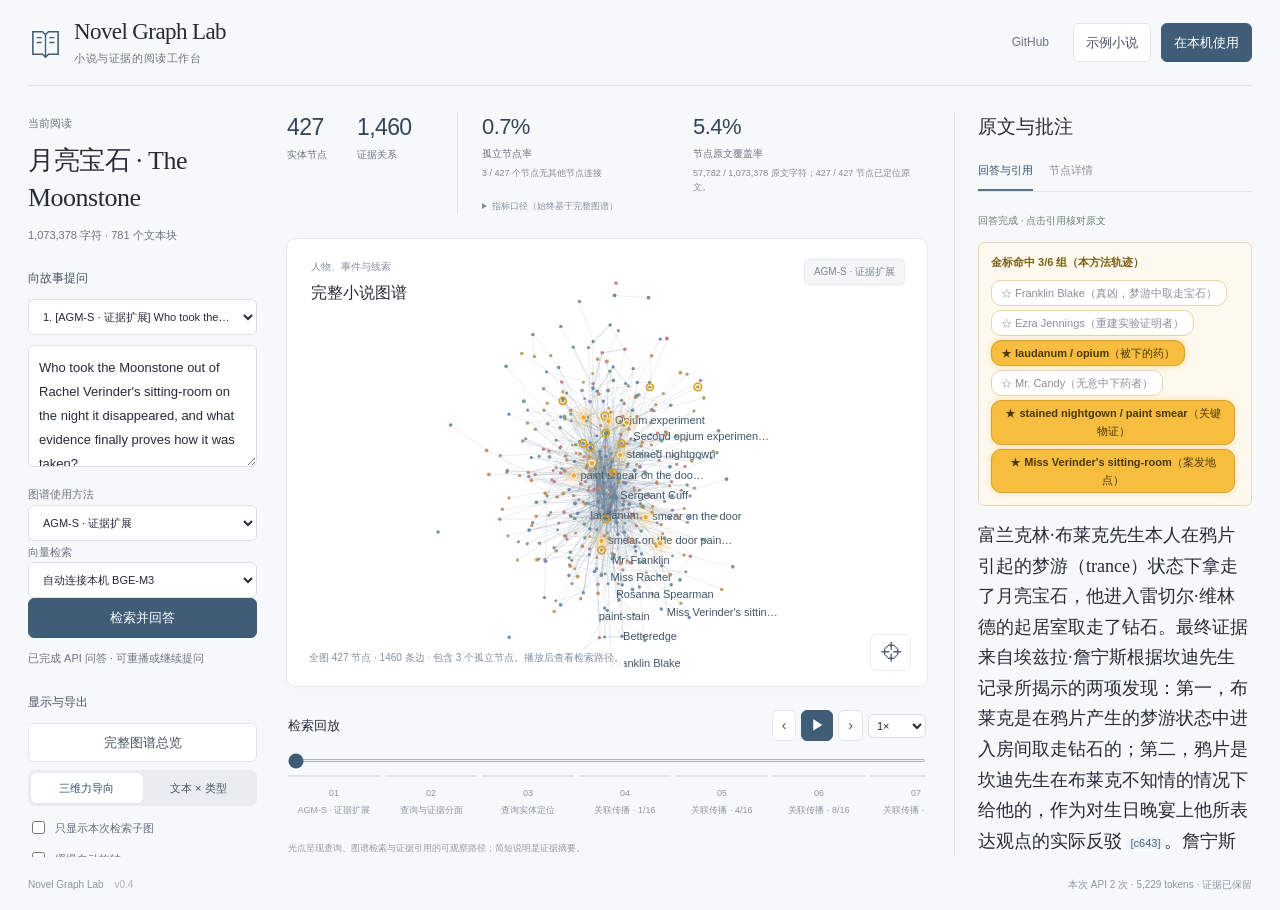
==== commit db858461: "feat: per-question gold-node overlay in graph and replay UI - examples/demo-gold.json defines key so" ====
--- a/docs/index.html
+++ b/docs/index.html
@@ -1,5 +1,13 @@
 <!doctype html>
 <html lang="zh-CN"><head><meta charset="utf-8"><meta name="viewport" content="width=device-width, initial-scale=1"><title>Novel Graph Lab · 小说思维图谱</title><style>:root{color-scheme:light;--bg:#f7f8fa;--paper:#fff;--ink:#252b37;--muted:#6b7482;--line:#e1e5ea;--accent:#405d78;--soft:#edf2f6;--serif:"Iowan Old Style","Palatino Linotype","Noto Serif CJK SC","Source Han Serif SC","SimSun",serif}*{box-sizing:border-box}body{margin:0;background:var(--bg);color:var(--ink);font:13px/1.65 -apple-system,BlinkMacSystemFont,"Segoe UI","Microsoft YaHei",sans-serif}button,input,textarea,select{font:inherit}button,select,summary{cursor:pointer}button{border:1px solid var(--line);border-radius:6px;background:var(--paper);color:#475263;padding:8px 12px;transition:background .15s}button:hover{background:var(--soft)}button:disabled{opacity:.5;cursor:wait}button:focus-visible,a:focus-visible,input:focus-visible,textarea:focus-visible,select:focus-visible,summary:focus-visible{outline:2px solid #617b95;outline-offset:3px}button.primary{background:var(--accent);color:white;border-color:var(--accent);font-weight:500}.primary:hover{background:#304a62}.wide{width:100%;text-align:center}header{height:86px;margin:0 28px;display:flex;align-items:center;justify-content:space-between;border-bottom:1px solid var(--line);gap:20px}.brand{display:flex;align-items:center;gap:11px;text-decoration:none;color:var(--ink);font:23px/1.2 var(--serif);letter-spacing:-.6px}.brandmark{width:35px;height:35px;color:var(--accent)}.brand small{display:block;font:11px/1.5 "Segoe UI","Microsoft YaHei",sans-serif;color:var(--muted);letter-spacing:.6px;margin-top:4px}.header-actions{display:flex;align-items:center;gap:10px}.repo-link{color:var(--muted);text-decoration:none;padding:8px 14px;font-size:12px}.repo-link:hover{color:var(--ink)}main{display:grid;grid-template-columns:232px minmax(410px,1fr) 298px;gap:26px;padding:26px 28px 20px;min-height:calc(100vh - 128px)}.left,.right{max-height:calc(100vh - 155px);overflow:auto;scrollbar-width:thin;scrollbar-color:#d3d9df transparent}.left{padding-right:3px}.right{border-left:1px solid var(--line);padding-left:23px}.book-kicker{font-size:11px;color:var(--muted);margin:2px 0 11px}h1{font:26px/1.4 var(--serif);letter-spacing:-.5px;margin:0 0 10px;overflow-wrap:anywhere}h2{font-size:16px;line-height:1.4;font-weight:550;margin:4px 0}h3{font-size:15px;font-weight:550;margin:6px 0}.muted,.micro{color:var(--muted)}.muted{font-size:11px;margin:0}.micro{font-size:11px;line-height:1.75}.section-label{font-size:12px;font-weight:550;color:#455263;margin:25px 0 10px}.left .section-label:first-of-type{margin-top:25px}textarea,input:not([type=checkbox]):not([type=range]):not([type=file]),select{background:var(--paper);border:1px solid #d9dfe5;border-radius:6px;padding:10px;color:var(--ink);width:100%;min-width:0}textarea{resize:vertical;width:100%;margin:10px 0;line-height:1.85}#question{min-height:122px;font-size:13px}select{font-size:11px}#presets{text-overflow:ellipsis;white-space:nowrap}.segmented{display:flex;background:#e9edf1;border-radius:6px;padding:3px;margin-top:8px}.segmented button{flex:1;border:0;background:transparent;font-size:11px;padding:6px 1px;white-space:nowrap}.selected{background:#fff!important;color:#314f6c!important;box-shadow:0 1px 3px #23364a0c}.check{display:flex;align-items:center;gap:7px;font-size:11px;color:#637080;margin:12px 0}input[type=checkbox],input[type=range]{accent-color:var(--accent)}.legend{display:grid;grid-template-columns:repeat(3,1fr);gap:9px;margin:15px 0}.legend span{font-size:10px;color:var(--muted)}.legend i{width:6px;height:6px;border-radius:50%;display:inline-block;margin-right:6px}.aside-bottom{padding-top:16px;margin-top:16px;border-top:1px solid var(--line);display:grid;gap:5px}.aside-bottom button,.import-json{font-size:11px;text-align:left;color:#607083;background:none;border:none;padding:5px 2px}.aside-bottom button:hover,.import-json:hover{color:var(--ink)}.import-json{cursor:pointer}.import-json input{display:none}.center{display:flex;flex-direction:column;gap:14px;min-width:0}.graph-summary{display:flex;gap:0;align-items:start;min-height:97px;padding:0 1px 10px}.stats{display:flex;gap:30px;min-width:170px;padding-right:25px}.stats strong,.graph-health strong{font-size:23px;font-weight:500;color:#34455a;font-variant-numeric:tabular-nums;line-height:1.35;letter-spacing:-.6px}.stats small,.graph-health small{display:block;font-size:10px;color:var(--muted);margin-top:4px}.graph-health{display:grid;grid-template-columns:1fr 1.25fr;gap:4px 24px;padding-left:24px;border-left:1px solid var(--line);flex:1}.graph-health p{font-size:9px;color:#818a96;margin:5px 0 0;line-height:1.55}.graph-health strong{font-size:22px}.graph-health details{grid-column:1/-1;font-size:9px;color:#83909d}.graph-health details[open]{position:relative;z-index:4}.scene{position:relative;min-height:405px;flex:1;overflow:hidden;background:var(--paper);border:1px solid #e6e9ed;border-radius:10px;box-shadow:0 4px 20px #40536904}.scene-top{position:absolute;left:24px;right:22px;top:20px;display:flex;align-items:start;justify-content:space-between;pointer-events:none;z-index:2;gap:10px}.graph-kicker{font-size:10px;color:#89929e;margin-bottom:7px}.badge{font-size:10px;color:#7c8793;background:#f4f6f8;border:1px solid #e7ebef;padding:4px 9px;border-radius:4px;white-space:nowrap}canvas{display:block;width:100%;height:100%;position:absolute;touch-action:none}.scene-bottom{position:absolute;bottom:15px;left:22px;right:16px;display:flex;align-items:end;justify-content:space-between;gap:12px;pointer-events:none}.scene-bottom span{font-size:10px;line-height:1.65;color:#84909c;max-width:87%;background:#ffffffdc;padding:4px 0}.scene-bottom button{pointer-events:auto;font-size:21px;padding:0 9px;border-color:#e8edf1}.timeline{padding:9px 2px 0}.timeline-head{display:flex;justify-content:space-between;gap:15px;align-items:center}.timeline-head h3{font-size:13px;margin:0}.playback{display:flex;gap:5px;align-items:center}.playback button{padding:3px 9px;font-size:14px;min-height:28px}.playback .play{width:32px;background:var(--accent);color:white;border-color:var(--accent)}.playback select{width:58px;padding:4px}#scrub{width:100%;height:3px;margin:18px 0 13px}.steps{display:flex;gap:5px;overflow-x:auto;padding-bottom:5px}.steps button{position:relative;background:none;border:0;border-top:2px solid var(--line);border-radius:0;font-size:9px;flex:0 0 92px;padding:8px 4px;min-width:0;color:#8b96a2;line-height:1.9}.steps button.active{color:#3b526a;border-color:#5b7893}.steps button.past{border-color:#a5b4c1;color:#728696}.timeline>.micro{font-size:9px;margin-bottom:0;color:#929aa4}.source-heading{font:19px var(--serif);padding:2px 0 12px}.tabs{display:flex;border-bottom:1px solid var(--line);margin:2px 0 21px;gap:16px}.tabs button{border:0;border-bottom:2px solid transparent;border-radius:0;font-size:11px;background:none;padding:7px 0 10px;color:#85909c}.tabs button.selected{box-shadow:none;background:transparent!important;border-color:#59738c}.status{font-size:10px;color:#6b8072;margin-bottom:12px}.answer-text{font:18px/1.7 var(--serif);white-space:pre-wrap;overflow-wrap:anywhere}.citation{padding:0 4px;border:0;color:#466586;background:#edf2f7;font:11px sans-serif}.evidence{border:0;border-bottom:1px solid var(--line);border-radius:0;padding:0 0 20px;margin:20px 0;color:#515b67;overflow-wrap:anywhere;cursor:pointer}.evidence strong{display:block;font:10px/1.7 "Segoe UI","Microsoft YaHei",sans-serif;color:#8a7657;margin-bottom:9px}.evidence p{margin:0;font:15px/1.75 var(--serif);white-space:pre-wrap}.evidence.active{background:#edf2f7;outline:8px solid #edf2f7;border-color:transparent;border-radius:2px}.relation{padding:9px 0;border-bottom:1px solid var(--line);font-size:11px;color:#607084}.accent{color:#446780}footer{padding:0 28px 16px;display:flex;justify-content:space-between;font-size:10px;color:#8b96a3;gap:15px}.footer-version{margin-left:8px;color:#adb5be}dialog{max-width:660px;width:calc(100% - 32px);max-height:90vh;padding:30px;background:white;border:1px solid #d4dce4;border-radius:12px;color:var(--ink);box-shadow:0 25px 100px #1a2e4b30}dialog::backdrop{background:#23344850;backdrop-filter:blur(3px)}.dialog-top{display:flex;justify-content:space-between;align-items:start;margin-bottom:22px;gap:20px}.dialog-top h2{font:25px var(--serif)}dialog label{display:block;font-size:12px;color:#5d6b7c;margin-top:13px}dialog input{margin-top:7px}dialog textarea{margin-bottom:0}#novelText{min-height:120px}.form-grid{display:grid;grid-template-columns:1fr 1fr;gap:16px}.file-row{display:flex;justify-content:space-between;align-items:center;gap:12px;font-size:10px;color:var(--muted);margin-top:12px}.file-row select{width:110px}#buildOverlay{position:absolute;z-index:5;left:12%;right:12%;top:34%;padding:25px;background:#fffffffa;border:1px solid #cbd5df;border-radius:10px;box-shadow:0 16px 60px #3b587d1f;text-align:center}progress{width:100%;height:5px;margin-top:20px;accent-color:var(--accent)}#buildDetail{font-size:12px;color:var(--muted)}#toast{position:fixed;bottom:24px;left:50%;transform:translateX(-50%);background:#30475e;color:white;border:1px solid #30475e;border-radius:7px;padding:12px 22px;z-index:20;max-width:85%;font-size:12px}#hover{position:absolute;z-index:4;pointer-events:none;padding:7px 10px;background:#ffffffed;border:1px solid #b7c5d3;box-shadow:0 3px 12px #19365014;border-radius:5px;font-size:11px;max-width:220px}.sr{position:absolute;width:1px;height:1px;overflow:hidden;clip-path:inset(50%)}[hidden]{display:none!important}@media(min-width:1600px){main{grid-template-columns:255px minmax(550px,1fr) 325px;gap:32px;padding:30px 40px 20px}header{margin:0 40px}.scene{min-height:490px}.right{padding-left:27px}.graph-summary{min-height:104px}.stats{gap:38px;min-width:210px}.graph-health{gap:4px 36px}}@media(max-width:1150px){main{grid-template-columns:218px minmax(360px,1fr);gap:20px}.right{grid-column:1/-1;max-height:none;border-left:0;border-top:1px solid var(--line);padding:20px 0}.left{max-height:none}.scene{min-height:440px}.right #evidenceList{display:grid;grid-template-columns:1fr 1fr;gap:16px}.graph-summary{flex-wrap:wrap;gap:12px}.stats{min-width:155px}.graph-health{gap:4px 18px;padding-left:18px}.graph-health strong{font-size:20px}}@media(max-width:700px){header{height:75px;margin:0 16px}.brand{font-size:18px;gap:7px}.brandmark{width:28px}.brand small{font-size:9px;letter-spacing:0}.header-actions{gap:5px}.header-actions button{font-size:11px;padding:6px 8px}.repo-link{display:none}main{display:flex;flex-direction:column;padding:18px 16px;gap:22px}.left{max-height:none;padding:0}.left h1{font-size:24px}.left .aside-bottom{display:flex;flex-wrap:wrap;gap:15px}.section-label{margin-top:18px}.legend{max-width:260px}.center{gap:13px}.scene{min-height:450px}.scene-top{left:17px;right:15px;top:16px}.scene-top h2{font-size:15px}.graph-kicker{font-size:9px}.graph-summary{flex-wrap:nowrap}.stats{min-width:133px;gap:18px;padding-right:12px}.stats strong,.graph-health strong{font-size:19px}.graph-health{padding-left:12px;gap:4px 12px}.graph-health p{font-size:8px}.graph-health small,.stats small{font-size:9px}.graph-health details{font-size:8px}.badge{font-size:9px}.right #evidenceList{display:block}.steps{flex-wrap:wrap}.steps button{min-width:22%}.timeline>.micro{font-size:9px}.form-grid{grid-template-columns:1fr}dialog{padding:22px}footer{padding:4px 16px 16px;font-size:9px;flex-wrap:wrap}}@media(prefers-reduced-motion:reduce){*{scroll-behavior:auto!important;transition:none!important}}
+
+.gold-summary{margin:0 0 14px;padding:10px 12px;border:1px solid #e7d9ad;background:#fdf9ee;border-radius:6px}
+.gold-summary strong{display:block;font-size:11px;color:#7a5f14;margin-bottom:7px}
+.gold-chip{display:inline-flex;align-items:center;gap:5px;margin:2px 4px 2px 0;padding:3px 9px;border-radius:10px;font-size:11px;border:1px solid #e3d6a8;background:#fff;color:#6d7a89}
+.gold-chip.hit{background:#f6bd3f;border-color:#d9a02c;color:#4a3708;font-weight:550;box-shadow:0 0 7px #f6bd3f66}
+.gold-chip.miss{color:#8a8f98}
+.legend .gold-miss{width:8px;height:8px;border:2px solid #d4a017;background:transparent}
+.legend .gold-hit{width:9px;height:9px;background:#f0a92e;box-shadow:0 0 5px #f6bd3f}
 </style></head>
 <body>
 <header><a class="brand" href="#" aria-label="Novel Graph Lab 首页"><svg class="brandmark" viewBox="0 0 36 36" aria-hidden="true"><path d="M5 7h10l3 3 3-3h10v23H21l-3 3-3-3H5Z" fill="none" stroke="currentColor" stroke-width="1.6"/><path d="M18 10v23M9 13h5M9 18h5M22 13h5M22 18h5" fill="none" stroke="currentColor" stroke-width="1.4"/></svg><span>Novel Graph Lab<small>小说与证据的阅读工作台</small></span></a><nav class="header-actions"><a class="repo-link" href="https://github.com/fuxiaoji/novel-graph-lab" target="_blank" rel="noopener">GitHub</a><button id="loadDemo">示例小说</button><button id="importBtn" class="primary">导入小说</button></nav></header>
@@ -9,9 +17,9 @@
 <section class="center"><div class="graph-summary"><div class="stats"><div><strong id="nodeCount">—</strong><small>实体节点</small></div><div><strong id="edgeCount">—</strong><small>证据关系</small></div></div>
 <div class="graph-health"><div><strong id="isolatedRate">—</strong><small>孤立节点率</small><p id="isolatedDetail"></p></div><div><strong id="coverageRate">—</strong><small>节点原文覆盖率</small><p id="coverageDetail"></p></div><details><summary>指标口径（始终基于完整图谱）</summary><p>孤立节点：没有连接到其他节点的边。覆盖率：节点证据在完整原文中的字符区间取并集，除以全文字符数。重叠只计一次；不把整块长度当作证据覆盖。</p></details></div></div><div class="scene panel" id="scene"><div class="scene-top"><div><div class="graph-kicker">人物、事件与线索</div><h2 id="stageTitle">从问题出发，连接线索</h2></div><span id="modeBadge" class="badge">历史记录回放</span></div><canvas id="graph" aria-label="可旋转的三维小说知识图谱，点击节点查看证据"></canvas><div id="hover" hidden></div><div class="scene-bottom"><span id="stageDetail">拖拽旋转 · 滚轮缩放 · 点击节点查看证据</span><button id="resetView" title="重置视角">⌖</button></div><div id="buildOverlay" hidden><strong id="buildLabel"></strong><progress id="buildProgress" max="1" value="0"></progress><p id="buildDetail"></p><button id="cancel">停止任务</button></div></div>
 <div class="timeline panel"><div class="timeline-head"><div><h3>检索回放</h3></div><div class="playback"><button id="prev" title="上一步">‹</button><button id="play" class="play" title="播放或暂停">▶</button><button id="next" title="下一步">›</button><label for="speed" class="sr">播放速度</label><select id="speed"><option value="0.5">0.5×</option><option value="1" selected>1×</option><option value="2">2×</option></select></div></div><label for="scrub" class="sr">动画进度</label><input id="scrub" type="range" min="0" max="1000" value="0"><div id="steps" class="steps"></div><p class="micro">光点呈现查询、图谱检索与证据引用的可观察路径；简短说明是证据摘要。</p></div></section>
-<aside class="right panel"><div class="source-heading">原文与批注</div><div class="tabs"><button class="selected" id="answerTab">回答与引用</button><button id="nodeTab">节点详情</button></div><section id="answerPane"><div id="answerState" class="status">等待检索</div><div id="answerText" class="answer-text">输入问题，或播放一个历史示例。</div><p id="uncertainty" class="micro"></p><div class="section-label">原文证据 <span id="evidenceCount"></span></div><div id="evidenceList"></div></section><section id="nodePane" hidden><h3 id="nodeTitle">选择一个节点</h3><p id="nodeType" class="muted">点击图谱中的节点，检查关联和原文。</p><div id="nodeEvidence"></div><div id="nodeRelations"></div></section></aside>
+<aside class="right panel"><div class="source-heading">原文与批注</div><div class="tabs"><button class="selected" id="answerTab">回答与引用</button><button id="nodeTab">节点详情</button></div><section id="answerPane"><div id="answerState" class="status">等待检索</div><div id="goldSummary" class="gold-summary" hidden></div><div id="answerText" class="answer-text">输入问题，或播放一个历史示例。</div><p id="uncertainty" class="micro"></p><div class="section-label">原文证据 <span id="evidenceCount"></span></div><div id="evidenceList"></div></section><section id="nodePane" hidden><h3 id="nodeTitle">选择一个节点</h3><p id="nodeType" class="muted">点击图谱中的节点，检查关联和原文。</p><div id="nodeEvidence"></div><div id="nodeRelations"></div></section></aside>
 </main>
-<footer><span>Novel Graph Lab <span class="footer-version">v0.3</span></span><span id="footerStatus">本地运行 · 图谱与原文可导出 · 密钥不写入文件</span></footer>
+<footer><span>Novel Graph Lab <span class="footer-version">v0.4</span></span><span id="footerStatus">本地运行 · 图谱与原文可导出 · 密钥不写入文件</span></footer>
 <dialog id="importDialog"><form id="importForm"><div class="dialog-top"><div><h2>开始阅读一本小说</h2></div><button type="button" id="closeDialog">✕</button></div><label>小说文件 <input type="file" id="novelFile" accept=".txt,.md,text/plain,text/markdown"></label><div class="file-row"><span id="fileInfo">支持 TXT / Markdown，UTF-8 或 GB18030</span><select id="encoding"><option value="utf-8">UTF-8</option><option value="gb18030">GB18030</option></select></div><label>或粘贴小说<textarea id="novelText" rows="5" placeholder="完整文本会被分块处理，不需要塞入一次对话。已有图谱时，留空可仅更新 API 配置。"></textarea></label><div class="form-grid"><label>API Base URL<input id="baseUrl" type="url" placeholder="https://api.deepseek.com" value="https://api.deepseek.com"></label><label>模型名称<input id="model" placeholder="填写服务商提供的模型 ID"></label></div><label>API Key<input type="password" id="apiKey" autocomplete="off" placeholder="仅在当前页面内存中保存；本地模型可留空"></label><div class="form-grid"><label>每块字符数<input type="number" id="chunkSize" min="500" max="12000" step="500" value="1500"></label><p class="micro">点击开始后，小说分块和问题会发送到你填写的 API。完成分块保存在本地缓存，重试可复用。</p></div><p id="estimate" class="micro">每个新分块约 2 次请求，另有人物归并。问答按方法约 2–10 次请求。</p><button class="primary wide" type="submit">应用小说与 API 配置</button></form></dialog>
 <div id="toast" role="status" hidden></div>
 <script>/* Graph-wide statistics and deterministic 3D force layout, independent of query. */
@@ -49,18 +57,19 @@
   }
   const api={metrics,forceLayout,unionLength};if(typeof module!=='undefined')module.exports=api;else root.GraphAnalysis=api;
 })(typeof window!=='undefined'?window:globalThis);
-</script><script>window.__PUBLIC_DEMO__=true;window.__BOOT__={"graph": {"version": "agm-port-3.1", "title": "月亮宝石 · The Moonstone", "nodes": [{"id": "n1", "name": "John Herncastle", "type": "person", "aliases": ["Herncastle", "my cousin", "uncle Herncastle"], "evidence_ids": [{"passage_id": "p1", "quote": "my cousin, John Herncastle", "start": 1110, "end": 1136}, {"passage_id": "p7", "quote": "I saw John Herncastle, with a torch in one hand, and a\ndagger dripping with blood in the other", "start": 9038, "end": 9132}], "description": "Cousin of the narrator who seized the Moonstone at Seringapatam under suspicion of murder.", "salience": 5}, {"id": "n2", "name": "The Moonstone", "type": "clue_object", "aliases": ["\"It\"", "Indian Diamond", "Indian diamond", "Moonstone", "Yellow Diamond", "birthday present", "her jewel", "his jewel", "sacred gem", "such a notable jewel", "the Diamond", "the Indian Diamond", "the Moonstone", "the jewel", "the lost Diamond", "the lost jewel", "the valuable gem"], "evidence_ids": [{"passage_id": "p2", "quote": "a Yellow Diamond—a\nfamous gem in the native annals of India", "start": 1963, "end": 2022}, {"passage_id": "p2", "quote": "the name of THE MOONSTONE", "start": 2454, "end": 2479}, {"passage_id": "p32", "quote": "in his opinion,\n“It” meant the Moonstone.", "start": 42576, "end": 42617}, {"passage_id": "p81", "quote": "discovering the whereabouts of the Diamond that night", "start": 111080, "end": 111133}, {"passage_id": "p110", "quote": "she wore her\nwonderful birthday present, which eclipsed all the rest—the Moonstone", "start": 150741, "end": 150823}, {"passage_id": "p120", "quote": "the Moonstone", "start": 163563, "end": 163576}, {"passage_id": "p148", "quote": "My\nDiamond is lost.", "start": 202639, "end": 202658}, {"passage_id": "p212", "quote": "to the loss of the\nMoonstone", "start": 290948, "end": 290976}, {"passage_id": "p221", "quote": "It’s not the Diamond", "start": 302850, "end": 302870}, {"passage_id": "p228", "quote": "Miss Verinder has been in secret possession of the Moonstone", "start": 312389, "end": 312449}, {"passage_id": "p237", "quote": "the tracing of the Moonstone to our second housemaid", "start": 324074, "end": 324126}, {"passage_id": "p235", "quote": "this\nmiserable business of the Diamond out of my mind", "start": 322220, "end": 322273}, {"passage_id": "p244", "quote": "unless the Diamond is\ntraced to Rosanna", "start": 334188, "end": 334227}, {"passage_id": "p251", "quote": "that they\ncame to this place to steal the Moonstone.", "start": 343702, "end": 343754}, {"passage_id": "p281", "quote": "recovering her jewel", "start": 385934, "end": 385954}, {"passage_id": "p285", "quote": "the Moonstone was stolen", "start": 391418, "end": 391442}, {"passage_id": "p325", "quote": "the deplorable\nscandal of the Moonstone", "start": 446228, "end": 446267}, {"passage_id": "p341", "quote": "my aunt told me the whole horrible\nstory of the Indian Diamond", "start": 467345, "end": 467407}, {"passage_id": "p341", "quote": "her own\nservants all knew of the loss of the Moonstone", "start": 467571, "end": 467625}, {"passage_id": "p350", "quote": "do they any of them say\nthat Mr. Luker’s valuable gem is—the Moonstone?", "start": 480956, "end": 481027}, {"passage_id": "p354", "quote": "I know the hand that took the Moonstone.", "start": 485287, "end": 485327}, {"passage_id": "p370", "quote": "the disappearance of the Moonstone", "start": 507646, "end": 507680}, {"passage_id": "p373", "quote": "that\ninfernal Indian Diamond disappeared from the house", "start": 512468, "end": 512523}, {"passage_id": "p395", "quote": "He thought, and I thought, that\nshe was about to divulge the mystery of the Moonstone.", "start": 542361, "end": 542447}, {"passage_id": "p448", "quote": "I held a\nconversation with him on the subject of the Moonstone, which has a very\nimportant bearing on later events.", "start": 614591, "end": 614706}, {"passage_id": "p474", "quote": "the loss of the Moonstone", "start": 650405, "end": 650430}, {"passage_id": "p479", "quote": "he had lodged the Diamond in the bank at Frizinghall", "start": 656965, "end": 657017}, {"passage_id": "p494", "quote": "the inquiry after the", "start": 678452, "end": 678473}, {"passage_id": "p495", "quote": "the thief who took the Moonstone!", "start": 679654, "end": 679687}, {"passage_id": "p503", "quote": "The Moonstone, Mr. Franklin. But what brings you now, sir?", "start": 690042, "end": 690100}, {"passage_id": "p503", "quote": "the Diamond", "start": 690545, "end": 690556}, {"passage_id": "p627", "quote": "the theft of the Diamond", "start": 861621, "end": 861645}, {"passage_id": "p670", "quote": "My next inquiry related to the subject of the Diamond.", "start": 920295, "end": 920349}, {"passage_id": "p716", "quote": "the person who\nhas pledged the Diamond may force him to do this by redeeming the\npledge", "start": 983622, "end": 983709}, {"passage_id": "p723", "quote": "He is going to take the Diamond out of the\nbank.", "start": 992709, "end": 992757}, {"passage_id": "p730", "quote": "the Diamond", "start": 1002830, "end": 1002841}, {"passage_id": "p758", "quote": "the Moonstone", "start": 1041140, "end": 1041153}, {"passage_id": "p776", "quote": "an Indian Diamond, called the Moonstone", "start": 1065945, "end": 1065984}], "description": "A famous Yellow Diamond stolen from a Hindu idol, later seized at Seringapatam.", "salience": 5}, {"id": "n3", "name": "Narrator (Herncastle's cousin)", "type": "person", "aliases": ["my cousin and me"], "evidence_ids": [{"passage_id": "p2", "quote": "my cousin and me", "start": 1512, "end": 1528}, {"passage_id": "p6", "quote": "that Herncastle and I met", "start": 7255, "end": 7280}], "description": "The unnamed cousin of John Herncastle who witnessed him at the palace treasury.", "salience": 4}, {"id": "n4", "name": "Seringapatam", "type": "location", "aliases": [], "evidence_ids": [{"passage_id": "p2", "quote": "the storming of\nSeringapatam, under General Baird, on the 4th of May, 1799", "start": 1599, "end": 1673}], "description": "City stormed by the British under General Baird on 4 May 1799.", "salience": 4}, {"id": "n5", "name": "General Baird", "type": "person", "aliases": ["Baird"], "evidence_ids": [{"passage_id": "p2", "quote": "under General Baird", "start": 1629, "end": 1648}, {"passage_id": "p6", "quote": "General Baird himself had found the dead body of Tippoo", "start": 7172, "end": 7227}], "description": "British general who led the storming of Seringapatam and found Tippoo's body.", "salience": 3}, {"id": "n6", "name": "Tippoo", "type": "person", "aliases": ["Tippoo, Sultan of Seringapatam"], "evidence_ids": [{"passage_id": "p5", "quote": "The Diamond fell\ninto the possession of Tippoo, Sultan of Seringapatam", "start": 5631, "end": 5701}], "description": "Sultan who kept the Moonstone set in a dagger handle until his death.", "salience": 4}, {"id": "n7", "name": "Three guardian priests", "type": "person", "aliases": ["successors of the three guardian priests", "three Brahmins"], "evidence_ids": [{"passage_id": "p3", "quote": "Preserved by three\nBrahmins", "start": 3350, "end": 3377}, {"passage_id": "p4", "quote": "the successors of the three guardian priests kept\ntheir watch", "start": 5388, "end": 5449}], "description": "Brahmins commanded to watch the Moonstone in turn night and day.", "salience": 3}, {"id": "n8", "name": "Somnauth", "type": "location", "aliases": ["holy city of Somnauth", "the sacred city"], "evidence_ids": [{"passage_id": "p3", "quote": "seized on the holy city of Somnauth", "start": 3047, "end": 3082}, {"passage_id": "p777", "quote": "the\nmagnificent desolation of Somnauth", "start": 1067507, "end": 1067545}, {"passage_id": "p778", "quote": "the city of\nSomnauth", "start": 1068557, "end": 1068577}], "description": "Holy city whose famous temple was stripped of treasures by Mahmoud.", "salience": 2}, {"id": "n9", "name": "Benares", "type": "location", "aliases": ["second of the sacred cities of India"], "evidence_ids": [{"passage_id": "p3", "quote": "transported to the second of\nthe sacred cities of India—the city of Benares", "start": 3474, "end": 3549}], "description": "Sacred city to which the deity with the Yellow Diamond was transported.", "salience": 2}, {"id": "n10", "name": "Mahmoud of Ghizni", "type": "person", "aliases": ["the Mohammedan conqueror"], "evidence_ids": [{"passage_id": "p3", "quote": "the Mohammedan conqueror, Mahmoud of Ghizni, crossed\nIndia", "start": 2987, "end": 3045}], "description": "Conqueror who crossed India and stripped the temple of Somnauth.", "salience": 2}, {"id": "n11", "name": "Betteredge", "type": "person", "aliases": ["Betteredge", "Father", "Gabriel", "Gabriel Betteredge", "I", "Mr. Betteredge", "Old Betteredge", "father", "my mistress's servant", "my mistress’s steward", "narrator", "old Betteredge", "old Gabriel Betteredge", "old friend Betteredge", "old servant"], "evidence_ids": [{"passage_id": "p12", "quote": "Nobody knows as much as you\ndo, Betteredge", "start": 15342, "end": 15384}, {"passage_id": "p46", "quote": "Betteredge", "start": 62480, "end": 62490}, {"passage_id": "p73", "quote": "If you were in\nmy place, Betteredge", "start": 99903, "end": 99938}, {"passage_id": "p80", "quote": "accompanied by my\nsecond in command", "start": 108694, "end": 108729}, {"passage_id": "p103", "quote": "was most politely glad to see\nhis old friend Betteredge wearing so well", "start": 140048, "end": 140119}, {"passage_id": "p132", "quote": "“Betteredge,” he said", "start": 180023, "end": 180044}, {"passage_id": "p133", "quote": "I sent up Samuel with the brandy-and-water", "start": 181839, "end": 181881}, {"passage_id": "p208", "quote": "A treacherous place, Mr. Betteredge", "start": 285125, "end": 285160}, {"passage_id": "p253", "quote": "Mr. Betteredge", "start": 346765, "end": 346779}, {"passage_id": "p292", "quote": "I have several worthy aspirations, Betteredge", "start": 399673, "end": 399718}, {"passage_id": "p502", "quote": "Betteredge", "start": 689834, "end": 689844}, {"passage_id": "p508", "quote": "I found\nhim ready, and waiting for me, with his stick in his hand", "start": 697681, "end": 697746}, {"passage_id": "p513", "quote": "I heard\nthe voice of Betteredge behind me", "start": 703805, "end": 703846}, {"passage_id": "p520", "quote": "Betteredge joined me", "start": 714530, "end": 714550}, {"passage_id": "p522", "quote": "old\nBetteredge’s familiar face", "start": 716495, "end": 716525}, {"passage_id": "p524", "quote": "I looked at Betteredge.", "start": 719302, "end": 719325}, {"passage_id": "p525", "quote": "Lady Verinder was very kind to me, and Mr. Betteredge was very kind to\nme.", "start": 721026, "end": 721100}, {"passage_id": "p533", "quote": "handing the letter to Betteredge", "start": 731473, "end": 731505}, {"passage_id": "p560", "quote": "I hurriedly gave Betteredge my address in London", "start": 769256, "end": 769304}, {"passage_id": "p570", "quote": "Among them was a letter from Betteredge.", "start": 783232, "end": 783272}, {"passage_id": "p606", "quote": "My last hopes now\nrested on Betteredge, and on the friends of the late Lady Verinder", "start": 832792, "end": 832876}, {"passage_id": "p610", "quote": "You sent me a message by Gabriel Betteredge——", "start": 837147, "end": 837192}, {"passage_id": "p641", "quote": "Old Betteredge made a guess at the cause", "start": 880455, "end": 880495}, {"passage_id": "p681", "quote": "I was stopped by\nBetteredge, just as I was passing the door which led into his own room.", "start": 934429, "end": 934517}, {"passage_id": "p685", "quote": "With these, and with old Betteredge (who is really a\nperson of importance in the family) we shall have witnesses enough for\nthe purpose", "start": 940946, "end": 941081}, {"passage_id": "p689", "quote": "Ten minutes since, I caught Betteredge at an unoccupied moment", "start": 946458, "end": 946520}, {"passage_id": "p701", "quote": "stood Betteredge,\non guard over the medicine-chest", "start": 962534, "end": 962584}, {"passage_id": "p758", "quote": "Betteredge", "start": 1040448, "end": 1040458}, {"passage_id": "p771", "quote": "Betteredge!", "start": 1059309, "end": 1059320}, {"passage_id": "p15", "quote": "Gabriel Betteredge", "start": 19694, "end": 19712}, {"passage_id": "p14", "quote": "I went into the service of the old lord, their\nfather", "start": 18766, "end": 18819}, {"passage_id": "p81", "quote": "Samuel and\nI got a couple of guns", "start": 110322, "end": 110355}, {"passage_id": "p122", "quote": "Mr. Betteredge", "start": 166525, "end": 166539}, {"passage_id": "p153", "quote": "When Gabriel\nBetteredge sets the example", "start": 209139, "end": 209179}, {"passage_id": "p166", "quote": "Here’s the white musk rose,\nMr. Betteredge", "start": 227043, "end": 227085}, {"passage_id": "p175", "quote": "Or possibly your daughter, Betteredge", "start": 238997, "end": 239034}, {"passage_id": "p262", "quote": "I despatched the first woman-servant I could find", "start": 359253, "end": 359302}, {"passage_id": "p267", "quote": "Mr. Betteredge", "start": 366221, "end": 366235}, {"passage_id": "p296", "quote": "MY GOOD GABRIEL,—I request that you will inform Sergeant Cuff", "start": 406356, "end": 406417}, {"passage_id": "p300", "quote": "“Mr. Betteredge, consider it as a warning to yourself", "start": 410857, "end": 410910}, {"passage_id": "p301", "quote": "Mr. Betteredge", "start": 413234, "end": 413248}, {"passage_id": "p312", "quote": "Mr. Betteredge", "start": 428612, "end": 428626}, {"passage_id": "p495", "quote": "Gabriel Betteredge can supply, and to Gabriel Betteredge I", "start": 680170, "end": 680228}, {"passage_id": "p496", "quote": "He\nhad left Betteredge, an hour since", "start": 680435, "end": 680472}, {"passage_id": "p546", "quote": "Mr. Betteredge and", "start": 749084, "end": 749102}, {"passage_id": "p555", "quote": "The reading of the letter was completed by Betteredge in silence.", "start": 761644, "end": 761709}, {"passage_id": "p603", "quote": "This I could\neasily obtain from Gabriel Betteredge.", "start": 828024, "end": 828075}, {"passage_id": "p638", "quote": "Gabriel Betteredge", "start": 876646, "end": 876664}, {"passage_id": "p663", "quote": "I call old Gabriel Betteredge one of my friends", "start": 910054, "end": 910101}, {"passage_id": "p666", "quote": "Not content with having written to Mr. Betteredge, instructing him to\ncarry out whatever directions I may have to give", "start": 913945, "end": 914063}, {"passage_id": "p33", "quote": "Let me\nalone, Mr. Betteredge!", "start": 44178, "end": 44207}, {"passage_id": "p38", "quote": "I saw no sign of the girl in the plantation.", "start": 51559, "end": 51603}, {"passage_id": "p183", "quote": "“The women won’t, Mr. Betteredge,” answered the Sergeant", "start": 250999, "end": 251055}, {"passage_id": "p195", "quote": "I showed Sergeant Cuff into my own room", "start": 266572, "end": 266611}, {"passage_id": "p202", "quote": "“Mr. Betteredge,” says the Sergeant", "start": 276447, "end": 276482}, {"passage_id": "p216", "quote": "Mr. Betteredge", "start": 295567, "end": 295581}, {"passage_id": "p224", "quote": "I\nwould lay you an even sovereign, Mr. Betteredge", "start": 306396, "end": 306445}, {"passage_id": "p242", "quote": "“I shall go to Frizinghall, Mr. Betteredge; and I shall be back before\ntwo.”", "start": 332131, "end": 332207}, {"passage_id": "p250", "quote": "I knew the voice directly.", "start": 342971, "end": 342997}], "description": "Household steward over seventy, asked to start writing the story of the Moonstone.", "salience": 3}, {"id": "n12", "name": "Mr. Franklin", "type": "person", "aliases": ["Franklin", "Franklin Blake", "Master Franklin", "Mr Franklin", "Mr. Blake", "Mr. Franklin", "Mr. Franklin Blake", "the English gentleman from foreign parts"], "evidence_ids": [{"passage_id": "p12", "quote": "Two hours have passed since Mr. Franklin left me", "start": 16103, "end": 16151}, {"passage_id": "p64", "quote": "“Remark,” says Mr. Franklin", "start": 86708, "end": 86735}, {"passage_id": "p68", "quote": "Mr. Franklin was the first to bring the talk back to the talk’s proper\npurpose.", "start": 91932, "end": 92011}, {"passage_id": "p82", "quote": "I showed Mr.\nFranklin this article of jugglery", "start": 112004, "end": 112050}, {"passage_id": "p96", "quote": "Mr. Franklin Blake", "start": 130535, "end": 130553}, {"passage_id": "p92", "quote": "Mr.\nFranklin", "start": 125857, "end": 125869}, {"passage_id": "p111", "quote": "that universal genius, Mr. Franklin, had contrived", "start": 150894, "end": 150944}, {"passage_id": "p132", "quote": "“All right,” says Mr. Franklin.", "start": 180405, "end": 180436}, {"passage_id": "p135", "quote": "Mr. Franklin, whose clear head I had confidently counted on to advise\nus", "start": 184835, "end": 184907}, {"passage_id": "p161", "quote": "Mr.\nFranklin had sent his telegraphic message to London", "start": 220895, "end": 220950}, {"passage_id": "p199", "quote": "there I met Mr. Franklin.", "start": 272767, "end": 272792}, {"passage_id": "p207", "quote": "when Mr.\nFranklin suddenly appeared before us", "start": 283405, "end": 283450}, {"passage_id": "p234", "quote": "“I can’t explain it,” says Mr. Franklin", "start": 320853, "end": 320892}, {"passage_id": "p291", "quote": "it was my business to find out whether Mr. Franklin\npersisted in his resolution", "start": 398594, "end": 398673}, {"passage_id": "p304", "quote": "Mr. Franklin", "start": 417227, "end": 417239}, {"passage_id": "p524", "quote": "I\nhope you won’t be cleared in _that_ way.", "start": 718777, "end": 718819}, {"passage_id": "p526", "quote": "Ah, Mr. Franklin, you wore _my_ roses oftener than either\nyou or she thought!", "start": 722740, "end": 722817}, {"passage_id": "p22", "quote": "I had not seen Mr.\nFranklin since he was a boy, living along with us in this house.", "start": 29356, "end": 29439}, {"passage_id": "p23", "quote": "Master Franklin was taken from us in England, and\nwas sent to institutions which his father _could_ trust, in that\nsuperior country, Germany", "start": 31416, "end": 31556}, {"passage_id": "p25", "quote": "we were to see for the first\ntime what our nice boy had grown to be as a man.", "start": 33737, "end": 33814}, {"passage_id": "p43", "quote": "Here—four good hours before we expected\nhim—was Mr. Franklin Blake!", "start": 58788, "end": 58855}, {"passage_id": "p46", "quote": "I suspect, Betteredge, that I have been followed and watched\nin London, for the last three or four days", "start": 61875, "end": 61978}, {"passage_id": "p46", "quote": "Mr. Franklin Blake", "start": 62273, "end": 62291}, {"passage_id": "p47", "quote": "Mr. Franklin’s merriment", "start": 64078, "end": 64102}, {"passage_id": "p70", "quote": "says Mr. Franklin", "start": 95819, "end": 95836}, {"passage_id": "p76", "quote": "Mr.\nFranklin Blake had arrived", "start": 103114, "end": 103144}, {"passage_id": "p102", "quote": "Mr. Franklin snatched a morsel from the luncheon-table, and rode off to\nFrizinghall", "start": 138948, "end": 139031}, {"passage_id": "p147", "quote": "Mr. Franklin Blake sent you with a message to me this morning?", "start": 200686, "end": 200748}, {"passage_id": "p154", "quote": "I was sent\nfor to see Mr. Franklin in the library.", "start": 210315, "end": 210365}, {"passage_id": "p170", "quote": "Her ladyship’s nephew, Mr. Franklin Blake, knows", "start": 233083, "end": 233131}, {"passage_id": "p185", "quote": "Mr. Franklin, on following his cousin", "start": 253229, "end": 253266}, {"passage_id": "p193", "quote": "Rosanna had", "start": 263923, "end": 263934}, {"passage_id": "p241", "quote": "“I don’t understand you,” answered Mr. Franklin", "start": 329990, "end": 330037}, {"passage_id": "p242", "quote": "I take no interest whatever in Rosanna Spearman.", "start": 331654, "end": 331702}, {"passage_id": "p271", "quote": "Mr. Franklin", "start": 371695, "end": 371707}, {"passage_id": "p295", "quote": "Give me a light, Betteredge.", "start": 403824, "end": 403852}, {"passage_id": "p295", "quote": "Mr. Franklin burst out laughing", "start": 404709, "end": 404740}, {"passage_id": "p480", "quote": "Mr. Franklin Blake had done with the Diamond", "start": 659421, "end": 659465}], "description": "Who commissioned Betteredge to begin the story before departing.", "salience": 3}, {"id": "n13", "name": "Storming of Seringapatam", "type": "event", "aliases": ["assault on Seringapatam"], "evidence_ids": [{"passage_id": "p2", "quote": "the storming of\nSeringapatam, under General Baird, on the 4th of May, 1799", "start": 1599, "end": 1673}], "description": "Battle on 4 May 1799 during which the Diamond changed hands.", "salience": 4}, {"id": "n14", "name": "Herncastle's dagger", "type": "clue_object", "aliases": ["dagger dripping with blood"], "evidence_ids": [{"passage_id": "p7", "quote": "a\ndagger dripping with blood in the other", "start": 9091, "end": 9132}], "description": "Dagger in Herncastle's hand, possibly the one that held the Moonstone.", "salience": 3}, {"id": "n15", "name": "Tippoo's dagger", "type": "clue_object", "aliases": [], "evidence_ids": [{"passage_id": "p5", "quote": "placed as an ornament in the handle of a dagger", "start": 5723, "end": 5770}], "description": "Dagger whose handle was ornamented with the Moonstone.", "salience": 3}, {"id": "n16", "name": "Writing of the Moonstone story (1848)", "type": "event", "aliases": ["THE LOSS OF THE DIAMOND (1848)"], "evidence_ids": [{"passage_id": "p11", "quote": "we\nshould all write the story of the Moonstone in turn", "start": 14739, "end": 14793}], "description": "1848 collaborative narrative of the Diamond's loss.", "salience": 3}, {"id": "n17", "name": "Herncastle's boast about the Diamond", "type": "evidence_sentence", "aliases": [], "evidence_ids": [{"passage_id": "p5", "quote": "we should see the Diamond on his\nfinger, if the English army took Seringapatam", "start": 6650, "end": 6728}], "description": "Herncastle's declaration he would wear the Diamond if Seringapatam fell.", "salience": 4}, {"id": "n19", "name": "Lady Julia Verinder", "type": "person", "aliases": ["Miss Julia", "my lady", "the bride"], "evidence_ids": [{"passage_id": "p15", "quote": "Miss Julia\nmarried the late Sir John Verinder", "start": 19150, "end": 19195}, {"passage_id": "p14", "quote": "my lady", "start": 17950, "end": 17957}], "description": "Youngest of the three Miss Herncastles, wife of Sir John Verinder, mother of Rachel.", "salience": 4}, {"id": "n20", "name": "Sir John Verinder", "type": "person", "aliases": ["Sir John"], "evidence_ids": [{"passage_id": "p15", "quote": "Sir John Verinder", "start": 19178, "end": 19195}, {"passage_id": "p449", "quote": "Sir John was dozing, when I entered the room.", "start": 615954, "end": 615999}, {"passage_id": "p449", "quote": "“I leave everything to my wife,” said Sir John.", "start": 616310, "end": 616357}], "description": "Husband of Lady Julia, managed by his wife, died after long marriage.", "salience": 3}, {"id": "n21", "name": "the Diamond", "type": "clue_object", "aliases": ["Diamond", "Indian Diamond", "It", "Moonstone", "his Indian jewel", "that unlucky jewel", "the Moonstone", "the diamond", "the jewel", "the stone", "your Diamond"], "evidence_ids": [{"passage_id": "p14", "quote": "the Diamond could never have\nbeen in our house, where it was lost", "start": 17982, "end": 18047}, {"passage_id": "p24", "quote": "The Diamond takes us back to Mr. Franklin, who was the innocent means\nof bringing that unlucky jewel into the house.", "start": 31989, "end": 32105}, {"passage_id": "p48", "quote": "his Diamond", "start": 64809, "end": 64820}, {"passage_id": "p51", "quote": "the\nMoonstone was at the bottom of it", "start": 69265, "end": 69302}, {"passage_id": "p96", "quote": "connected with the Diamond", "start": 130609, "end": 130635}, {"passage_id": "p134", "quote": "_The Diamond is\ngone!_", "start": 183347, "end": 183369}, {"passage_id": "p135", "quote": "I myself saw Miss Rachel put the Diamond into\nthat drawer last night", "start": 183864, "end": 183932}, {"passage_id": "p182", "quote": "I don’t say the Diamond is stolen. I only", "start": 249280, "end": 249321}, {"passage_id": "p183", "quote": "the first investigation only looked for the Diamond", "start": 250403, "end": 250454}, {"passage_id": "p255", "quote": "your Diamond", "start": 350230, "end": 350242}, {"passage_id": "p523", "quote": "taken the Diamond as you\nare", "start": 717397, "end": 717425}, {"passage_id": "p523", "quote": "may not have stolen the Diamond", "start": 718506, "end": 718537}, {"passage_id": "p527", "quote": "the time when the Diamond was\nlost.", "start": 723775, "end": 723810}, {"passage_id": "p560", "quote": "The Diamond has been taken to London, since that time.", "start": 768589, "end": 768643}, {"passage_id": "p576", "quote": "_You\nvillain, I saw you take the Diamond with my own eyes!_", "start": 791386, "end": 791445}, {"passage_id": "p578", "quote": "you saw me take the Diamond", "start": 793542, "end": 793569}, {"passage_id": "p642", "quote": "the Diamond", "start": 882263, "end": 882274}, {"passage_id": "p653", "quote": "the theft of the Diamond", "start": 896497, "end": 896521}, {"passage_id": "p657", "quote": "The Diamond is, at this moment, in London.", "start": 901432, "end": 901474}, {"passage_id": "p689", "quote": "to the subject of the Diamond,", "start": 946021, "end": 946051}], "description": "The lost Diamond, a present to my lady's daughter, central object of the mystery.", "salience": 4}, {"id": "n22", "name": "Miss Rachel", "type": "person", "aliases": ["Miss Rachel", "Miss Rachel Verinder", "Miss Rachel’s", "Miss Verinder", "Rachel", "Rachel Verinder", "darling", "daughter of Lady Verinder", "dearest Rachel", "her young lady", "his niece", "my cousin", "my cousin Rachel", "my dear pretty Miss Rachel", "my lady's daughter", "my young lady", "my young mistress", "she", "your young lady"], "evidence_ids": [{"passage_id": "p18", "quote": "my lady was left with her little girl,\nMiss Rachel", "start": 24177, "end": 24227}, {"passage_id": "p25", "quote": "my lady\nand Miss Rachel (not expecting Mr. Franklin till dinner-time) drove out\nto lunch with some friends in the neighbourhood.", "start": 34084, "end": 34212}, {"passage_id": "p35", "quote": "excepting Miss Rachel and me.", "start": 47123, "end": 47152}, {"passage_id": "p84", "quote": "Miss Rachel and Mr. Franklin hit on a\nnew method", "start": 114204, "end": 114252}, {"passage_id": "p89", "quote": "my dear pretty Miss Rachel", "start": 121721, "end": 121747}, {"passage_id": "p104", "quote": "There stood Miss Rachel at the table, like a person fascinated, with\nthe Colonel’s unlucky Diamond in her hand.", "start": 141937, "end": 142048}, {"passage_id": "p109", "quote": "Miss Rachel turned on him like lightning", "start": 148297, "end": 148337}, {"passage_id": "p113", "quote": "If you ever go to\nIndia, Miss Verinder", "start": 153685, "end": 153723}, {"passage_id": "p135", "quote": "Miss Rachel answered as my daughter had answered", "start": 184092, "end": 184140}, {"passage_id": "p136", "quote": "The loss of the\nDiamond seems to have quite overwhelmed Rachel", "start": 186312, "end": 186374}, {"passage_id": "p148", "quote": "Miss Rachel walked swiftly through to her bedroom, wild and angry, with\nfierce eyes and flaming cheeks.", "start": 202358, "end": 202461}, {"passage_id": "p172", "quote": "the bedroom door opened, and Miss Rachel\ncame out among us suddenly", "start": 234806, "end": 234873}, {"passage_id": "p188", "quote": "Miss Rachel flatly refused to have her wardrobe\nexamined", "start": 256978, "end": 257034}, {"passage_id": "p189", "quote": "because your", "start": 257940, "end": 257952}, {"passage_id": "p199", "quote": "Miss\nRachel’s unaccountable refusal to let her wardrobe be examined", "start": 272936, "end": 273003}, {"passage_id": "p233", "quote": "Miss Rachel had given it as a\nreason for wanting to go to her aunt at Frizinghall", "start": 318753, "end": 318834}, {"passage_id": "p239", "quote": "Miss Verinder stated her resolution to leave the\nhouse", "start": 327535, "end": 327589}, {"passage_id": "p244", "quote": "Miss Rachel waited for the time when the carriage was to take her to\nher aunt’s, still obstinately shut up in her own room.", "start": 334620, "end": 334743}, {"passage_id": "p253", "quote": "Miss Rachel", "start": 347121, "end": 347132}, {"passage_id": "p301", "quote": "Miss Rachel", "start": 412197, "end": 412208}, {"passage_id": "p322", "quote": "Miss\nRachel herself remember, being also in London at the time.", "start": 441560, "end": 441623}, {"passage_id": "p526", "quote": "if you had known how I\nhated Miss Rachel.", "start": 722564, "end": 722605}, {"passage_id": "p530", "quote": "Miss\nRachel in bed", "start": 728234, "end": 728252}, {"passage_id": "p48", "quote": "my cousin Rachel", "start": 64846, "end": 64862}, {"passage_id": "p53", "quote": "Miss Verinder is engaged", "start": 72043, "end": 72067}, {"passage_id": "p68", "quote": "I give and bequeath to my niece, Rachel Verinder", "start": 92573, "end": 92621}, {"passage_id": "p79", "quote": "Miss Rachel piping higher", "start": 108073, "end": 108098}, {"passage_id": "p120", "quote": "Miss Rachel", "start": 164098, "end": 164109}, {"passage_id": "p309", "quote": "Miss\nRachel", "start": 424312, "end": 424323}, {"passage_id": "p340", "quote": "Certain\nanxious looks escaped my aunt, all of which took the direction of her\ndaughter.", "start": 466082, "end": 466169}, {"passage_id": "p342", "quote": "She is keeping a sinful secret\nfrom you and from everybody.", "start": 469708, "end": 469767}, {"passage_id": "p354", "quote": "Take me to the magistrate, Godfrey! Take me to the\nmagistrate, and I will swear it!", "start": 485476, "end": 485559}, {"passage_id": "p370", "quote": "proclaimed by\nMiss Verinder herself", "start": 507685, "end": 507720}, {"passage_id": "p373", "quote": "that her daughter was ready to marry Franklin Blake", "start": 512408, "end": 512459}, {"passage_id": "p384", "quote": "Miss Rachel was going to a ball that night", "start": 527121, "end": 527163}, {"passage_id": "p391", "quote": "The voice of Rachel Verinder.", "start": 536775, "end": 536804}, {"passage_id": "p394", "quote": "“Are you really sure, Godfrey, that you are so fond of me as that?”", "start": 540757, "end": 540824}, {"passage_id": "p403", "quote": "I found Rachel\non her knees by the sofa, with her mother’s head on her bosom.", "start": 553406, "end": 553483}, {"passage_id": "p407", "quote": "Rachel Verinder and I met again", "start": 558409, "end": 558440}, {"passage_id": "p432", "quote": "Rachel, my dear", "start": 592692, "end": 592707}, {"passage_id": "p433", "quote": "Miss Verinder", "start": 593780, "end": 593793}, {"passage_id": "p442", "quote": "If I may be permitted to answer for Miss Verinder", "start": 606233, "end": 606282}, {"passage_id": "p447", "quote": "From that day forth, I never saw Rachel Verinder again.", "start": 613194, "end": 613249}, {"passage_id": "p493", "quote": "Rachel declined to see me.", "start": 676356, "end": 676382}, {"passage_id": "p492", "quote": "Miss Verinder\nwas not at home", "start": 676111, "end": 676140}, {"passage_id": "p593", "quote": "we are sure that\nRachel has told you the whole truth", "start": 814950, "end": 815002}, {"passage_id": "p718", "quote": "Miss Verinder is kneeling by the side of the sofa.", "start": 986608, "end": 986658}, {"passage_id": "p720", "quote": "Rachel and I thoroughly understood each other", "start": 988504, "end": 988549}, {"passage_id": "p769", "quote": "Miss Verinder", "start": 1056260, "end": 1056273}, {"passage_id": "p770", "quote": "Miss Rachel", "start": 1057350, "end": 1057361}, {"passage_id": "p62", "quote": "Mr. Bruff\nsuggested, in Rachel’s interest, that the Diamond might be worth\nsomething", "start": 83953, "end": 84037}, {"passage_id": "p160", "quote": "It’s a matter of quieting Rachel’s mind", "start": 218612, "end": 218651}, {"passage_id": "p413", "quote": "Rachel produced it", "start": 566575, "end": 566593}, {"passage_id": "p420", "quote": "She started up in the bed, and turned deadly pale", "start": 576122, "end": 576171}, {"passage_id": "p477", "quote": "the Moonstone was bequeathed to the daughter of Lady\nVerinder", "start": 655395, "end": 655456}, {"passage_id": "p479", "quote": "Rachel’s\nbirthday", "start": 657359, "end": 657376}, {"passage_id": "p505", "quote": "Rachel", "start": 692808, "end": 692814}, {"passage_id": "p544", "quote": "a personal interview with Rachel", "start": 746567, "end": 746599}, {"passage_id": "p550", "quote": "Miss Rachel go one way, and", "start": 754731, "end": 754758}, {"passage_id": "p562", "quote": "She believes you have stolen the Diamond.", "start": 771219, "end": 771260}, {"passage_id": "p576", "quote": "_You\nvillain, I saw you take the Diamond with my own eyes!_", "start": 791386, "end": 791445}, {"passage_id": "p577", "quote": "condemned in Rachel’s mind", "start": 792634, "end": 792660}], "description": "Daughter of Lady Julia and Sir John, recipient of the Diamond.", "salience": 3}, {"id": "n23", "name": "Penelope", "type": "person", "aliases": ["Penelope", "my daughter", "my daughter Penelope", "my girl", "my little girl Penelope", "she"], "evidence_ids": [{"passage_id": "p18", "quote": "my little girl Penelope", "start": 24089, "end": 24112}, {"passage_id": "p20", "quote": "My daughter Penelope has just looked over my shoulder", "start": 26754, "end": 26807}, {"passage_id": "p21", "quote": "Penelope observes, with a fierce look and a red face, that her journal\nis for her own private eye", "start": 28533, "end": 28630}, {"passage_id": "p32", "quote": "my daughter Penelope had\nleft me", "start": 43023, "end": 43055}, {"passage_id": "p36", "quote": "my daughter Penelope, who was always kind to\nRosanna", "start": 48098, "end": 48150}, {"passage_id": "p46", "quote": "Penelope’s notion", "start": 62222, "end": 62239}, {"passage_id": "p75", "quote": "my daughter Penelope got in\nmy way", "start": 102266, "end": 102300}, {"passage_id": "p94", "quote": "Penelope, who was all on Mr. Franklin’s side", "start": 128459, "end": 128503}, {"passage_id": "p98", "quote": "Penelope made an awkward discovery", "start": 133472, "end": 133506}, {"passage_id": "p101", "quote": "and released Penelope (much the\nworse for the vehicle)", "start": 138141, "end": 138195}, {"passage_id": "p110", "quote": "Penelope\ninstantly ran off", "start": 149559, "end": 149585}, {"passage_id": "p135", "quote": "“Look!” says Penelope.", "start": 183840, "end": 183862}, {"passage_id": "p136", "quote": "having also questioned Penelope", "start": 185900, "end": 185931}, {"passage_id": "p145", "quote": "My daughter had first discovered it.", "start": 197811, "end": 197847}, {"passage_id": "p151", "quote": "Penelope was then summoned, and examined separately a\nsecond time.", "start": 206871, "end": 206937}, {"passage_id": "p176", "quote": "Penelope examined: Took a lively interest in the painting on the door", "start": 241078, "end": 241147}, {"passage_id": "p192", "quote": "Penelope had over and\nover again caught her fellow-servant hanging about there", "start": 263233, "end": 263311}, {"passage_id": "p195", "quote": "Penelope went next. Remained only a moment or two.", "start": 267422, "end": 267472}, {"passage_id": "p241", "quote": "She\nwas followed by Penelope, who was evidently trying to make her retrace\nher steps to the house.", "start": 330737, "end": 330835}, {"passage_id": "p268", "quote": "Penelope\nsent me with this", "start": 367214, "end": 367240}, {"passage_id": "p309", "quote": "Penelope", "start": 423168, "end": 423176}, {"passage_id": "p442", "quote": "to send Penelope down with her\nmistress’s bonnet and shawl.", "start": 606335, "end": 606394}, {"passage_id": "p446", "quote": "her maid entered with her bonnet and shawl.", "start": 611913, "end": 611956}, {"passage_id": "p530", "quote": "Penelope answered", "start": 728207, "end": 728224}, {"passage_id": "p556", "quote": "after what Penelope had told her, that my", "start": 763245, "end": 763286}, {"passage_id": "p583", "quote": "Penelope came in, at the usual time in the morning", "start": 800826, "end": 800876}], "description": "Daughter of Gabriel Betteredge.", "salience": 2}, {"id": "n24", "name": "Selina Goby", "type": "person", "aliases": [], "evidence_ids": [{"passage_id": "p16", "quote": "Her name was Selina Goby.", "start": 21288, "end": 21313}], "description": "Housekeeper whom Betteredge married, later died.", "salience": 2}, {"id": "n25", "name": "the old lord", "type": "person", "aliases": ["their father"], "evidence_ids": [{"passage_id": "p14", "quote": "the service of the old lord, their\nfather", "start": 18778, "end": 18819}], "description": "Father of the three Miss Herncastles, sharp-tongued former employer.", "salience": 2}, {"id": "n26", "name": "Christmas 1847", "type": "time_anchor", "aliases": [], "evidence_ids": [{"passage_id": "p18", "quote": "Christmas 1847", "start": 24591, "end": 24605}], "description": "The day a change came in Betteredge's life.", "salience": 3}, {"id": "n27", "name": "three beautiful Miss Herncastles", "type": "person", "aliases": ["Miss Adelaide", "Miss Caroline"], "evidence_ids": [{"passage_id": "p14", "quote": "the three beautiful Miss Herncastles", "start": 18540, "end": 18576}], "description": "Adelaide, Caroline, and Julia Herncastle, the sisters.", "salience": 2}, {"id": "n29", "name": "Lady Verinder", "type": "person", "aliases": ["Lady Verinder", "Miss Rachel’s mother", "Mrs. Verinder", "My lady", "aunt", "her ladyship", "her mother", "my aunt", "my daughter's mother", "my lady", "my mistress", "poor Lady Verinder", "the late Lady Verinder", "your ladyship"], "evidence_ids": [{"passage_id": "p20", "quote": "I went to sleep that night in the\ncharacter of Lady Verinder’s farm-bailiff", "start": 26536, "end": 26611}, {"passage_id": "p25", "quote": "my lady\nand Miss Rachel (not expecting Mr. Franklin till dinner-time) drove out\nto lunch with some friends in the neighbourhood.", "start": 34084, "end": 34212}, {"passage_id": "p121", "quote": "my\nlady", "start": 165448, "end": 165455}, {"passage_id": "p167", "quote": "Is it Lady Verinder?", "start": 228574, "end": 228594}, {"passage_id": "p180", "quote": "asked for ten minutes’ conversation with my mistress", "start": 245761, "end": 245813}, {"passage_id": "p201", "quote": "if you tell her ladyship, her ladyship will tell Miss\nVerinder.", "start": 274908, "end": 274971}, {"passage_id": "p224", "quote": "Her ladyship is waiting to see you and Sergeant Cuff", "start": 307113, "end": 307165}, {"passage_id": "p226", "quote": "About an hour since,” answered my mistress", "start": 308975, "end": 309017}, {"passage_id": "p254", "quote": "The first person to come out of the house was my lady", "start": 348184, "end": 348237}, {"passage_id": "p271", "quote": "her ladyship was ready to see Sergeant\nCuff", "start": 371765, "end": 371808}, {"passage_id": "p281", "quote": "I suggested to your\nladyship", "start": 385223, "end": 385251}, {"passage_id": "p289", "quote": "as her mother", "start": 396703, "end": 396716}, {"passage_id": "p295", "quote": "My lady had decided to remain for the present, at her\nsister’s house.", "start": 405112, "end": 405181}, {"passage_id": "p299", "quote": "“Her ladyship has smoothed matters over for the present very cleverly,”", "start": 409993, "end": 410064}, {"passage_id": "p342", "quote": "said Lady Verinder.", "start": 468963, "end": 468982}, {"passage_id": "p341", "quote": "my aunt told me the whole horrible\nstory of the Indian Diamond", "start": 467345, "end": 467407}, {"passage_id": "p353", "quote": "My aunt half rose from her chair, then suddenly sat down again.", "start": 484385, "end": 484448}, {"passage_id": "p358", "quote": "Finding myself alone with Lady Verinder, I turned naturally to the\nsubject of her health", "start": 491674, "end": 491762}, {"passage_id": "p364", "quote": "witness Lady Verinder’s Will", "start": 499108, "end": 499136}, {"passage_id": "p365", "quote": "still shut up with Lady Verinder", "start": 500315, "end": 500347}, {"passage_id": "p381", "quote": "my aunt’s\nfavourite canary singing in his cage", "start": 522286, "end": 522332}, {"passage_id": "p386", "quote": "she\ndare not disobey her medical man", "start": 529278, "end": 529314}, {"passage_id": "p403", "quote": "He said, “Please to come downstairs, Miss! My lady has fainted, and we\ncan’t bring her to again.”", "start": 553095, "end": 553192}, {"passage_id": "p403", "quote": "he told the rest of us that Lady Verinder was no\nmore.", "start": 553719, "end": 553773}, {"passage_id": "p408", "quote": "Lady Verinder’s death left her daughter under the care of her\nbrother-in-law", "start": 559519, "end": 559595}, {"passage_id": "p443", "quote": "She named her brother-in-law your\nguardian because she believed in him", "start": 607828, "end": 607898}, {"passage_id": "p450", "quote": "the doctors pronounced the sentence on\npoor Lady Verinder, which was literally a sentence of death.", "start": 618288, "end": 618387}, {"passage_id": "p474", "quote": "the late Lady Verinder", "start": 650303, "end": 650325}, {"passage_id": "p494", "quote": "poor Lady Verinder had written to me from", "start": 678236, "end": 678277}, {"passage_id": "p525", "quote": "Lady Verinder took me out of a reformatory.", "start": 720597, "end": 720640}, {"passage_id": "p606", "quote": "on the friends of the late Lady Verinder whom\nI might still find living in the neighbourhood of Rachel’s country\nhouse.", "start": 832836, "end": 832955}, {"passage_id": "p612", "quote": "the dinner at Lady Verinder’s", "start": 839916, "end": 839945}, {"passage_id": "p642", "quote": "Lady Verinder", "start": 881913, "end": 881926}, {"passage_id": "p659", "quote": "Lady Verinder was dead.", "start": 904508, "end": 904531}, {"passage_id": "p657", "quote": "How did it get to London from Lady\nVerinder’s house?", "start": 901553, "end": 901605}], "description": "Mistress of the house and mother of Miss Rachel.", "salience": 2}, {"id": "n30", "name": "Thursday the twenty-fifth of May", "type": "time_anchor", "aliases": ["The Thursday"], "evidence_ids": [{"passage_id": "p25", "quote": "On Thursday the twenty-fifth of May, we were to see for the first\ntime what our nice boy had grown to be as a man.", "start": 33700, "end": 33814}], "description": "The day Mr. Franklin was first expected at the house as a man.", "salience": 2}, {"id": "n31", "name": "the three Indian jugglers", "type": "person", "aliases": ["the Indian jugglers", "the Indians", "the foreigners", "three mahogany-coloured Indians"], "evidence_ids": [{"passage_id": "p26", "quote": "I found three mahogany-coloured Indians, in\nwhite linen frocks and trousers, looking up at the house.", "start": 35010, "end": 35111}, {"passage_id": "p27", "quote": "She wanted to have the\nthree Indian jugglers instantly taken up; for this reason, namely, that\nthey knew who was coming from London to visit us, and that they meant\nsome mischief to Mr. Franklin Blake.", "start": 36561, "end": 36762}], "description": "Three travelling Indian performers who used a boy and ink to divine the English gentleman's arrival.", "salience": 3}, {"id": "n32", "name": "the English boy", "type": "person", "aliases": ["little boy", "little delicate-looking light-haired\nEnglish boy", "the boy"], "evidence_ids": [{"passage_id": "p26", "quote": "Behind them stood a little delicate-looking light-haired\nEnglish boy carrying a bag.", "start": 35199, "end": 35283}, {"passage_id": "p29", "quote": "The little chap unwillingly held out his\nhand.", "start": 38586, "end": 38632}], "description": "A delicate English boy carrying the Indians' bag, once a forsaken child found in a market basket.", "salience": 2}, {"id": "n33", "name": "the black stuff in the bottle", "type": "clue_object", "aliases": ["some black stuff, like ink", "the ink"], "evidence_ids": [{"passage_id": "p29", "quote": "the Indian took a bottle from his bosom, and poured\nout of it some black stuff, like ink, into the palm of the boy’s hand.", "start": 38644, "end": 38766}], "description": "Ink-like liquid poured into the boy's palm to induce a trance-like vision.", "salience": 2}, {"id": "n34", "name": "the lodge-keeper's daughter", "type": "person", "aliases": [], "evidence_ids": [{"passage_id": "p27", "quote": "she had\nbeen having a gossip with the lodge-keeper’s daughter.", "start": 36910, "end": 36972}], "description": "Penelope's gossip at the lodge who watched the Indians with her.", "salience": 1}, {"id": "n35", "name": "Rosanna Spearman", "type": "person", "aliases": ["I", "ROSANNA SPEARMAN", "Rosanna", "our second housemaid, Rosanna Spearman", "poor creature", "she", "the deceased Rosanna Spearman", "the deceased woman", "the girl", "the unhappy woman", "the young person", "the young woman", "your ladyship’s deceased housemaid"], "evidence_ids": [{"passage_id": "p33", "quote": "Rosanna’s late again for dinner", "start": 44046, "end": 44077}, {"passage_id": "p34", "quote": "Rosanna Spearman had been a thief", "start": 46394, "end": 46427}, {"passage_id": "p38", "quote": "there she was, all alone, looking\nout on the quicksand and the sea", "start": 51799, "end": 51865}, {"passage_id": "p97", "quote": "our second\nhousemaid, Rosanna Spearman", "start": 132565, "end": 132603}, {"passage_id": "p98", "quote": "Rosanna", "start": 133303, "end": 133310}, {"passage_id": "p99", "quote": "I would have taken Rosanna\nSpearman out of the house", "start": 134651, "end": 134703}, {"passage_id": "p140", "quote": "excepting Rosanna Spearman, who kept by herself", "start": 191791, "end": 191838}, {"passage_id": "p151", "quote": "I thought directly of Rosanna Spearman.", "start": 205847, "end": 205886}, {"passage_id": "p154", "quote": "out walked Rosanna Spearman!", "start": 210475, "end": 210503}, {"passage_id": "p162", "quote": "the baker’s man declared he had met Rosanna Spearman", "start": 221361, "end": 221413}, {"passage_id": "p191", "quote": "Rosanna Spearman’s sudden illness at\nyesterday’s dinner", "start": 261575, "end": 261630}, {"passage_id": "p192", "quote": "“I saw Rosanna Spearman hiding in the shrubbery as we went by,”", "start": 262690, "end": 262753}, {"passage_id": "p201", "quote": "Rosanna Spearman has stolen the Diamond.", "start": 274595, "end": 274635}, {"passage_id": "p204", "quote": "Rosanna\nSpearman is simply an instrument in the hands of another person", "start": 278652, "end": 278723}, {"passage_id": "p206", "quote": "Rosanna\nSpearman by coming round on her in this way", "start": 282729, "end": 282780}, {"passage_id": "p216", "quote": "Rosanna Spearman", "start": 295305, "end": 295321}, {"passage_id": "p221", "quote": "Rosanna Spearman has got the Diamond", "start": 302941, "end": 302977}, {"passage_id": "p228", "quote": "suspecting Rosanna\nSpearman of the theft", "start": 312560, "end": 312600}, {"passage_id": "p235", "quote": "there stood Rosanna Spearman at the side of me, like a ghost!", "start": 322301, "end": 322362}, {"passage_id": "p237", "quote": "the tracing of the Moonstone to our second housemaid", "start": 324074, "end": 324126}, {"passage_id": "p241", "quote": "who should appear at the end of\nthe shrubbery walk but Rosanna Spearman in her own proper person!", "start": 330639, "end": 330736}, {"passage_id": "p251", "quote": "I have\ntraced her to a shop at Frizinghall", "start": 344537, "end": 344579}, {"passage_id": "p258", "quote": "Rosanna Spearman", "start": 354242, "end": 354258}, {"passage_id": "p261", "quote": "Rosanna’s disappearance", "start": 357649, "end": 357672}, {"passage_id": "p262", "quote": "Rosanna\nSpearman", "start": 359202, "end": 359218}, {"passage_id": "p274", "quote": "Rosanna\nSpearman", "start": 376276, "end": 376292}, {"passage_id": "p285", "quote": "I recognised the young woman", "start": 390076, "end": 390104}, {"passage_id": "p296", "quote": "so far as\nRosanna Spearman is concerned", "start": 406486, "end": 406525}, {"passage_id": "p297", "quote": "of Rosanna Spearman’s suicide", "start": 407001, "end": 407030}, {"passage_id": "p309", "quote": "Rosanna’s suicide", "start": 423210, "end": 423227}, {"passage_id": "p506", "quote": "Rosanna Spearman", "start": 694918, "end": 694934}, {"passage_id": "p511", "quote": "Rosanna Spearman’s letter", "start": 702257, "end": 702282}, {"passage_id": "p514", "quote": "the\nsuccession of circumstances clearly registered in my mind", "start": 705298, "end": 705359}, {"passage_id": "p523", "quote": "Rosanna Spearman.", "start": 718145, "end": 718162}, {"passage_id": "p523", "quote": "Rosanna Spearman came to my aunt out of a\nreformatory", "start": 718300, "end": 718353}, {"passage_id": "p524", "quote": "Did she say nothing about Rosanna Spearman?", "start": 719503, "end": 719546}, {"passage_id": "p525", "quote": "I was a thief, because my mother went on the\nstreets when I was quite a little girl.", "start": 720736, "end": 720820}, {"passage_id": "p530", "quote": "Rosanna", "start": 727959, "end": 727966}, {"passage_id": "p555", "quote": "ROSANNA SPEARMAN.", "start": 761623, "end": 761640}, {"passage_id": "p555", "quote": "the unhappy woman had made her last attempt to speak to me.", "start": 762470, "end": 762529}, {"passage_id": "p561", "quote": "then devoted himself to the reading of\nRosanna Spearman’s letter.", "start": 770799, "end": 770864}, {"passage_id": "p563", "quote": "Rosanna Spearman was the person who showed it to her.", "start": 773770, "end": 773823}, {"passage_id": "p584", "quote": "Rosanna\nSpearman’s secret at the Shivering Sand", "start": 801562, "end": 801609}, {"passage_id": "p76", "quote": "Rosanna, it\nappeared, had returned to the house in a very unaccountable state of\nmind", "start": 104131, "end": 104216}, {"passage_id": "p302", "quote": "Rosanna’s letter", "start": 414075, "end": 414091}], "description": "A former thief taken into service as second housemaid, drawn to the quicksand.", "salience": 4}, {"id": "n37", "name": "Nancy", "type": "person", "aliases": ["Nancy, the kitchenmaid"], "evidence_ids": [{"passage_id": "p33", "quote": "“Rosanna’s late again for dinner,” says Nancy.", "start": 44045, "end": 44091}, {"passage_id": "p260", "quote": "Nancy, the kitchenmaid", "start": 356296, "end": 356318}], "description": "Servant who reports Rosanna is late for dinner.", "salience": 2}, {"id": "n38", "name": "My lady", "type": "person", "aliases": ["Lady Verinder", "her ladyship", "his sister", "my mistress"], "evidence_ids": [{"passage_id": "p34", "quote": "my lady had been in London, and had\ngone over a Reformatory", "start": 45938, "end": 45997}, {"passage_id": "p35", "quote": "“Rosanna Spearman shall have her chance, in my service.”", "start": 46936, "end": 46992}, {"passage_id": "p49", "quote": "my lady’s father", "start": 66587, "end": 66603}, {"passage_id": "p53", "quote": "Tell Colonel\nHerncastle", "start": 71962, "end": 71985}, {"passage_id": "p98", "quote": "My lady noticed the change, and asked me what I thought about it.", "start": 133986, "end": 134051}, {"passage_id": "p112", "quote": "My lady, listening with rather a careworn expression on her\nface", "start": 152449, "end": 152513}, {"passage_id": "p139", "quote": "my\nlady sent for me; and I found myself compelled to tell her all that I\nhad hitherto concealed", "start": 189756, "end": 189851}, {"passage_id": "p184", "quote": "My mistress rose to ring the bell for her maid", "start": 251679, "end": 251725}, {"passage_id": "p188", "quote": "two or three lines on the paper, written in pencil by my lady", "start": 256893, "end": 256954}, {"passage_id": "p244", "quote": "My lady and Mr.\nFranklin breakfasted together.", "start": 334744, "end": 334790}, {"passage_id": "p269", "quote": "my lady’s door", "start": 368493, "end": 368507}], "description": "Christian mistress who gave Rosanna a chance in her service after the Reformatory.", "salience": 2}, {"id": "n39", "name": "the quicksand", "type": "location", "aliases": ["quicksand", "the sands"], "evidence_ids": [{"passage_id": "p37", "quote": "lies the most horrible quicksand on the shores of Yorkshire.", "start": 50003, "end": 50063}, {"passage_id": "p38", "quote": "there she was, all alone, looking\nout on the quicksand and the sea", "start": 51799, "end": 51865}, {"passage_id": "p528", "quote": "something would happen to me at the quicksand", "start": 725354, "end": 725399}], "description": "The horrible shifting quicksand between the North and South Spits on the Yorkshire coast.", "salience": 4}, {"id": "n40", "name": "the town", "type": "location", "aliases": [], "evidence_ids": [{"passage_id": "p30", "quote": "pointing\ntowards the town, in which (as we afterwards discovered) they were\nlodged", "start": 40136, "end": 40218}], "description": "Place where the three Indians were lodged.", "salience": 2}, {"id": "n41", "name": "the chief Indian", "type": "person", "aliases": ["the Indian"], "evidence_ids": [{"passage_id": "p30", "quote": "The chief Indian said something in his\nown language to the other two", "start": 40041, "end": 40109}], "description": "Indian juggler who wakes the boy with signs and leads the party toward the town.", "salience": 2}, {"id": "n42", "name": "Cobb's Hole", "type": "location", "aliases": ["the fishing village"], "evidence_ids": [{"passage_id": "p38", "quote": "she went once\nor twice to Cobb’s Hole, to see the only friend she had in our\nneighbourhood", "start": 51251, "end": 51341}, {"passage_id": "p208", "quote": "Cobb’s Hole", "start": 285473, "end": 285484}, {"passage_id": "p302", "quote": "Cobb’s Hole", "start": 414095, "end": 414106}, {"passage_id": "p315", "quote": "the way to Cobb’s Hole", "start": 432057, "end": 432079}, {"passage_id": "p552", "quote": "I went\nstraight to Cobb’s Hole, to Mr. Yolland’s cottage.", "start": 758441, "end": 758498}], "description": "Place Rosanna visited her only friend in the neighbourhood.", "salience": 2}, {"id": "n43", "name": "the Reformatory", "type": "location", "aliases": [], "evidence_ids": [{"passage_id": "p34", "quote": "had\ngone over a Reformatory, intended to save forlorn women from drifting\nback into bad ways", "start": 45970, "end": 46062}], "description": "Institution to save forlorn women from bad ways after prison.", "salience": 2}, {"id": "n44", "name": "dark-looking stranger", "type": "person", "aliases": ["dark stranger"], "evidence_ids": [{"passage_id": "p46", "quote": "I wanted to give a\ncertain dark-looking stranger the slip.", "start": 62056, "end": 62114}], "description": "Person Franklin Blake believes followed and watched him in London.", "salience": 3}, {"id": "n45", "name": "Rosanna's past as a thief", "type": "event", "aliases": [], "evidence_ids": [{"passage_id": "p34", "quote": "Rosanna Spearman had been a thief", "start": 46394, "end": 46427}, {"passage_id": "p39", "quote": "“About the years that are gone, Mr. Betteredge,”", "start": 53012, "end": 53060}], "description": "Rosanna's imprisonment and reformatory past that still haunts her.", "salience": 3}, {"id": "n46", "name": "three jugglers", "type": "person", "aliases": ["the Indians", "three Indians"], "evidence_ids": [{"passage_id": "p46", "quote": "the three jugglers", "start": 62198, "end": 62216}, {"passage_id": "p46", "quote": "your three jugglers", "start": 62513, "end": 62532}], "description": "Indian jugglers suspected of mischief toward Mr. Franklin", "salience": 2}, {"id": "n47", "name": "Colonel Herncastle", "type": "person", "aliases": ["the Colonel", "the Honourable John", "the wicked Colonel", "uncle Herncastle", "your uncle"], "evidence_ids": [{"passage_id": "p48", "quote": "The wicked Colonel’s will", "start": 64774, "end": 64799}, {"passage_id": "p53", "quote": "Tell Colonel\nHerncastle", "start": 71962, "end": 71985}, {"passage_id": "p57", "quote": "my uncle Herncastle returned from India", "start": 78054, "end": 78093}, {"passage_id": "p126", "quote": "Colonel\nHerncastle", "start": 171513, "end": 171531}, {"passage_id": "p475", "quote": "Colonel Herncastle’s Will", "start": 652107, "end": 652132}, {"passage_id": "p481", "quote": "Colonel Herncastle’s Will", "start": 660081, "end": 660106}, {"passage_id": "p482", "quote": "the Colonel’s plan", "start": 661305, "end": 661323}], "description": "Disgraced soldier whose will left the Diamond to Rachel", "salience": 3}, {"id": "n49", "name": "Mr. Franklin's father", "type": "person", "aliases": ["his brother-in-law", "my father"], "evidence_ids": [{"passage_id": "p48", "quote": "my father, as the wicked\nColonel’s executor", "start": 64889, "end": 64932}], "description": "Executor of the Colonel's will", "salience": 1}, {"id": "n50", "name": "Seringapatam", "type": "event", "aliases": [], "evidence_ids": [{"passage_id": "p50", "quote": "the taking of\nSeringapatam", "start": 67926, "end": 67952}], "description": "Battle where the Colonel served before gaining the Diamond", "salience": 1}, {"id": "n51", "name": "birthday visit", "type": "event", "aliases": [], "evidence_ids": [{"passage_id": "p52", "quote": "the Colonel came\nunexpectedly to my lady’s house in London", "start": 70814, "end": 70872}], "description": "Colonel's unexpected call at the London house on Rachel's birthday", "salience": 2}, {"id": "n52", "name": "twenty-first of June", "type": "time_anchor", "aliases": [], "evidence_ids": [{"passage_id": "p52", "quote": "the twenty-first of June", "start": 70918, "end": 70942}], "description": "Miss Rachel's birthday date of the Colonel's visit", "salience": 2}, {"id": "n53", "name": "conspiracy of living rogues", "type": "event", "aliases": ["the conspiracy"], "evidence_ids": [{"passage_id": "p56", "quote": "a conspiracy of living\nrogues", "start": 75847, "end": 75876}], "description": "Pursuit of the Diamond by Indian conspirators", "salience": 2}, {"id": "n54", "name": "Colonel", "type": "person", "aliases": [], "evidence_ids": [{"passage_id": "p58", "quote": "The Colonel asked for a\nday to consider his answer.", "start": 78571, "end": 78622}, {"passage_id": "p61", "quote": "he had lived alone, ever since he had left India.", "start": 83036, "end": 83085}], "description": "Brother-in-law of the narrator's father, owner of the Moonstone, who feared murder.", "salience": 4}, {"id": "n55", "name": "Moonstone", "type": "clue_object", "aliases": ["Diamond", "sacred gem", "the Colonel’s unlucky Diamond", "the Diamond", "the gem", "the jewel", "the lost Moonstone", "the missing Diamond", "yellow Diamond"], "evidence_ids": [{"passage_id": "p58", "quote": "one of the largest Diamonds in the world", "start": 78951, "end": 78991}, {"passage_id": "p62", "quote": "a\ndefect, in the shape of a flaw, in the very heart of the stone", "start": 84897, "end": 84961}, {"passage_id": "p68", "quote": "the yellow Diamond belonging to\nme, and known in the East by the name of The Moonstone", "start": 92798, "end": 92884}, {"passage_id": "p100", "quote": "the\nsubject of the Moonstone—the time having now come for removing it from\nthe bank at Frizinghall", "start": 136515, "end": 136613}, {"passage_id": "p272", "quote": "the matter of the Diamond", "start": 373058, "end": 373083}, {"passage_id": "p293", "quote": "the loss of the Moonstone, on Thursday morning last", "start": 402022, "end": 402073}, {"passage_id": "p296", "quote": "the inquiry after the Moonstone", "start": 405575, "end": 405606}, {"passage_id": "p298", "quote": "the Diamond is not now, and never\nhas been, in her possession", "start": 408195, "end": 408256}, {"passage_id": "p301", "quote": "the Moonstone", "start": 412329, "end": 412342}, {"passage_id": "p309", "quote": "the Moonstone", "start": 423296, "end": 423309}, {"passage_id": "p405", "quote": "the mystery of the Moonstone", "start": 555852, "end": 555880}, {"passage_id": "p408", "quote": "the scandalous affair of the\nlost Moonstone", "start": 560405, "end": 560448}, {"passage_id": "p462", "quote": "You have forgotten the Moonstone, Mr. Bruff.", "start": 634816, "end": 634860}, {"passage_id": "p481", "quote": "the Moonstone was to pass absolutely", "start": 660140, "end": 660176}, {"passage_id": "p481", "quote": "seeing the\nMoonstone in the bosom of her dress", "start": 660880, "end": 660926}, {"passage_id": "p514", "quote": "the abortive inquiry into the loss of the Moonstone", "start": 705864, "end": 705915}, {"passage_id": "p595", "quote": "What do we believe was done with the Moonstone, when it was\ntaken to London?", "start": 817067, "end": 817143}, {"passage_id": "p716", "quote": "Your theory is that Franklin\nBlake hid the Moonstone in his room", "start": 982939, "end": 983003}, {"passage_id": "p746", "quote": "The\nsailor had been in possession of the Moonstone, when he had left the\nbank on the previous day.", "start": 1024866, "end": 1024964}, {"passage_id": "p781", "quote": "the\nyellow Diamond", "start": 1072660, "end": 1072678}, {"passage_id": "p781", "quote": "the Moonstone looks forth once", "start": 1072806, "end": 1072836}], "description": "One of the largest diamonds in the world, flawed at its heart and feared to bring danger.", "salience": 5}, {"id": "n56", "name": "Mr. Bruff", "type": "person", "aliases": ["Bruff", "I", "Mathew Bruff", "Mr. Bruff", "the lawyer", "the old lawyer"], "evidence_ids": [{"passage_id": "p60", "quote": "our family\nlawyer, Mr. Bruff", "start": 81298, "end": 81326}, {"passage_id": "p359", "quote": "which I had confided to my\nsister Mrs. Ablewhite, and to my lawyer Mr. Bruff, and to no one else.", "start": 492396, "end": 492493}, {"passage_id": "p359", "quote": "You can wait here,” she went on, “till Mr. Bruff comes at five.", "start": 493066, "end": 493129}, {"passage_id": "p365", "quote": "Mr. Bruff, the\nlawyer, had arrived", "start": 500349, "end": 500383}, {"passage_id": "p370", "quote": "“If Rachel has testified to his innocence, Miss Clack,", "start": 508191, "end": 508245}, {"passage_id": "p415", "quote": "the lawyer, Mr. Bruff", "start": 569662, "end": 569683}, {"passage_id": "p418", "quote": "the lawyer had said what he wanted\nto say", "start": 573577, "end": 573618}, {"passage_id": "p431", "quote": "an unexpected complication\nin the shape of Mr. Bruff.", "start": 591487, "end": 591540}, {"passage_id": "p435", "quote": "Here Mr. Bruff interfered for the first time", "start": 596446, "end": 596490}, {"passage_id": "p432", "quote": "my mother’s trusted old friend", "start": 593319, "end": 593349}, {"passage_id": "p442", "quote": "said Mr. Bruff", "start": 606285, "end": 606299}, {"passage_id": "p447", "quote": "Contributed by Mathew Bruff, Solicitor, of Gray’s Inn Square.", "start": 613549, "end": 613610}, {"passage_id": "p453", "quote": "with Mr. Bruff’s\ncompliments", "start": 622011, "end": 622039}, {"passage_id": "p475", "quote": "The Indian plot, Mr. Bruff, can only be a mystery to you", "start": 651944, "end": 652000}, {"passage_id": "p481", "quote": "Mr. Bruff", "start": 660016, "end": 660025}, {"passage_id": "p488", "quote": "The Indians have been defeated twice\nrunning, Mr. Bruff", "start": 670248, "end": 670303}, {"passage_id": "p490", "quote": "Mr. Bruff entreated me to lose no", "start": 672215, "end": 672248}, {"passage_id": "p494", "quote": "Mr. Bruff was not aware of", "start": 677906, "end": 677932}, {"passage_id": "p544", "quote": "to put the whole case before Mr. Bruff;", "start": 746440, "end": 746479}, {"passage_id": "p557", "quote": "to the investigation of Mr. Bruff.", "start": 764929, "end": 764963}, {"passage_id": "p561", "quote": "I drove from the railway to his\nprivate residence at Hampstead, and disturbed the old lawyer dozing\nalone in his dining-room", "start": 770213, "end": 770337}, {"passage_id": "p570", "quote": "The next morning, Mr. Bruff surprised me at the breakfast-table.", "start": 782055, "end": 782119}, {"passage_id": "p592", "quote": "I was surprised at my lodgings by a visit from Mr.\nBruff.", "start": 813354, "end": 813411}, {"passage_id": "p658", "quote": "my writing to\nMr. Bruff", "start": 903983, "end": 904006}, {"passage_id": "p663", "quote": "I wrote to\nMr. Bruff, yesterday.", "start": 909674, "end": 909706}, {"passage_id": "p667", "quote": "He has not heard yet from Mr. Bruff.", "start": 916275, "end": 916311}, {"passage_id": "p685", "quote": "I have prevailed on him to write to Mr. Bruff, making\na point of it that he shall be present as one of the witnesses.", "start": 940585, "end": 940702}, {"passage_id": "p688", "quote": "Mr. Bruff accepts\nthe invitation—under protest.", "start": 944643, "end": 944690}, {"passage_id": "p700", "quote": "Mr. Bruff opened it, with his papers in his\nhand", "start": 961180, "end": 961228}, {"passage_id": "p717", "quote": "“I am going back to town by the morning train,” pursued the lawyer.", "start": 983914, "end": 983981}, {"passage_id": "p723", "quote": "“News of Mr. Luker,” said Mr. Bruff.", "start": 992408, "end": 992444}, {"passage_id": "p734", "quote": "Mr. Bruff", "start": 1007895, "end": 1007904}], "description": "Family lawyer who opened the Colonel's periodic letters and acted as the father's representative.", "salience": 4}, {"id": "n57", "name": "narrator's father", "type": "person", "aliases": ["my father"], "evidence_ids": [{"passage_id": "p62", "quote": "My father at first refused to act.", "start": 83776, "end": 83810}], "description": "Banker entrusted with the Diamond and the sealed instructions.", "salience": 4}, {"id": "n59", "name": "Indians", "type": "person", "aliases": ["three strolling Indians"], "evidence_ids": [{"passage_id": "p66", "quote": "three strolling\nIndians have been at the house", "start": 90330, "end": 90376}, {"passage_id": "p67", "quote": "whether we really have evidence of the\nIndians being on the track of the Moonstone", "start": 90934, "end": 91016}], "description": "Strolling Indians suspected of plotting to recover the Moonstone.", "salience": 4}, {"id": "n60", "name": "shabby man", "type": "person", "aliases": ["shabby, dark-complexioned man"], "evidence_ids": [{"passage_id": "p66", "quote": "I fancied I was followed in the streets by a\nshabby, dark-complexioned man.", "start": 89747, "end": 89822}], "description": "Man seen three times apparently following Mr. Franklin in London.", "salience": 3}, {"id": "n61", "name": "sealed instructions", "type": "clue_object", "aliases": [], "evidence_ids": [{"passage_id": "p60", "quote": "The Diamond and the sealed instructions went into\nhis banker’s strongroom", "start": 81127, "end": 81200}, {"passage_id": "p63", "quote": "the\nsealed instructions which had been deposited with the Diamond.", "start": 85309, "end": 85375}], "description": "Document deposited with the Diamond directing its secret cutting in Amsterdam if the Colonel died violently.", "salience": 4}, {"id": "n62", "name": "Amsterdam", "type": "location", "aliases": [], "evidence_ids": [{"passage_id": "p63", "quote": "my father was then directed to send the\nMoonstone secretly to Amsterdam.", "start": 85989, "end": 86061}, {"passage_id": "p765", "quote": "Amsterdam", "start": 1050770, "end": 1050779}], "description": "City where the Diamond was to be cut up by a famous diamond-cutter.", "salience": 2}, {"id": "n63", "name": "banker's strongroom", "type": "location", "aliases": ["the bank"], "evidence_ids": [{"passage_id": "p60", "quote": "went into\nhis banker’s strongroom", "start": 81167, "end": 81200}, {"passage_id": "p67", "quote": "the moment it is removed\nfrom the safe keeping of the bank", "start": 91018, "end": 91076}], "description": "Safe keeping where the Diamond and sealed instructions were deposited.", "salience": 2}, {"id": "n64", "name": "suburban villa", "type": "location", "aliases": ["little suburban villa"], "evidence_ids": [{"passage_id": "p61", "quote": "found\nhim, in the little suburban villa, surrounded by its own grounds", "start": 82955, "end": 83025}], "description": "Place where the Colonel lived alone after leaving India and made his will.", "salience": 2}, {"id": "n65", "name": "Colonel's will", "type": "clue_object", "aliases": ["his will", "the Will"], "evidence_ids": [{"passage_id": "p61", "quote": "Come to me, and help me to make my will.", "start": 82893, "end": 82933}, {"passage_id": "p62", "quote": "It was formally necessary to have\nthe Diamond valued, before the Will could be proved.", "start": 84449, "end": 84535}], "description": "Will whose proving required the Diamond to be valued.", "salience": 2}, {"id": "n66", "name": "annual life letter", "type": "event", "aliases": ["the prearranged letter"], "evidence_ids": [{"passage_id": "p59", "quote": "a note from the Colonel, simply stating\nthe fact that he was a living man at that date.", "start": 79702, "end": 79789}, {"passage_id": "p61", "quote": "the prearranged letter came from the Colonel, and was\nopened by Mr. Bruff.", "start": 82421, "end": 82495}], "description": "Yearly letter from the Colonel proving he was alive; its absence meant murder.", "salience": 3}, {"id": "n67", "name": "Hindoo conspiracy", "type": "event", "aliases": ["the conspiracy which threatened the Colonel’s life"], "evidence_ids": [{"passage_id": "p63", "quote": "a clue to the nature of the conspiracy which\nthreatened the Colonel’s life.”", "start": 85466, "end": 85542}, {"passage_id": "p65", "quote": "A plot organised among the Indians who originally owned the jewel", "start": 88107, "end": 88172}], "description": "Mr. Franklin's theory of a plot among the Indians based on old Hindoo superstition.", "salience": 3}, {"id": "n68", "name": "ink divination", "type": "event", "aliases": ["pouring the ink into the boy’s hand"], "evidence_ids": [{"passage_id": "p67", "quote": "their pouring the ink into the boy’s\nhand, and telling him to look in it for a man at a distance, and for\nsomething in that man’s pocket.", "start": 90586, "end": 90723}], "description": "Indian trick of scrying in ink to find a man at a distance and something in his pocket.", "salience": 2}, {"id": "n69", "name": "family paper", "type": "clue_object", "aliases": [], "evidence_ids": [{"passage_id": "p65", "quote": "confirmed by a family paper which I\nhave about me at this moment.”", "start": 88276, "end": 88342}], "description": "Document in Mr. Franklin's possession confirming his opinion of the Indian plot.", "salience": 2}, {"id": "n70", "name": "Julia Verinder", "type": "person", "aliases": ["my aunt", "my lady"], "evidence_ids": [{"passage_id": "p68", "quote": "daughter and only child of my sister, Julia Verinder, widow", "start": 92623, "end": 92682}, {"passage_id": "p76", "quote": "my lady and Miss Rachel came back", "start": 103015, "end": 103048}], "description": "Widowed sister of the testator; the gift is conditional on her being alive.", "salience": 3}, {"id": "n72", "name": "the Colonel", "type": "person", "aliases": ["my uncle", "testator"], "evidence_ids": [{"passage_id": "p71", "quote": "the Colonel’s object may, quite\npossibly, have been", "start": 97119, "end": 97170}], "description": "Deceased testator who left the Moonstone to Rachel as an act of forgiveness toward Julia.", "salience": 3}, {"id": "n73", "name": "Frizinghall", "type": "location", "aliases": ["draper’s shop at Frizinghall", "the bank at Frizinghall", "the prison at Frizinghall", "the town"], "evidence_ids": [{"passage_id": "p74", "quote": "the bank at Frizinghall", "start": 100798, "end": 100821}, {"passage_id": "p78", "quote": "Mr.\nFranklin returned from Frizinghall", "start": 106407, "end": 106445}, {"passage_id": "p99", "quote": "He had arranged\nto stop at Frizinghall that night", "start": 134794, "end": 134843}, {"passage_id": "p111", "quote": "our doctor at Frizinghall", "start": 151374, "end": 151399}, {"passage_id": "p142", "quote": "all three had been seen returning to Frizinghall with their", "start": 193644, "end": 193703}, {"passage_id": "p161", "quote": "came back from\nFrizinghall", "start": 220275, "end": 220301}, {"passage_id": "p200", "quote": "on the footway to\nFrizinghall", "start": 274137, "end": 274166}, {"passage_id": "p222", "quote": "I must go to\nFrizinghall tomorrow", "start": 304005, "end": 304038}, {"passage_id": "p232", "quote": "Sergeant Cuff would look that gentleman up, when he went to Frizinghall", "start": 317657, "end": 317728}, {"passage_id": "p242", "quote": "I shall go to Frizinghall", "start": 332132, "end": 332157}, {"passage_id": "p251", "quote": "I have\ntraced her to a shop at Frizinghall", "start": 344537, "end": 344579}, {"passage_id": "p253", "quote": "Frizinghall", "start": 346394, "end": 346405}, {"passage_id": "p287", "quote": "Miss Verinder\nremains at Frizinghall", "start": 393804, "end": 393840}, {"passage_id": "p289", "quote": "I will go to\nFrizinghall", "start": 396794, "end": 396818}, {"passage_id": "p290", "quote": "drove off to Frizinghall", "start": 397654, "end": 397678}, {"passage_id": "p295", "quote": "the interval before the news came back from Frizinghall.", "start": 404976, "end": 405032}, {"passage_id": "p408", "quote": "Her guardian’s own residence at Frizinghall was open to\nneither of these objections", "start": 560450, "end": 560533}, {"passage_id": "p427", "quote": "Business obliges him to leave\nFrizinghall for London today", "start": 586806, "end": 586864}, {"passage_id": "p478", "quote": "the\nappearance of the Indians at Frizinghall, disguised as jugglers", "start": 656064, "end": 656131}, {"passage_id": "p482", "quote": "committed to the prison at Frizinghall", "start": 662242, "end": 662280}, {"passage_id": "p483", "quote": "with some friends at Frizinghall", "start": 662543, "end": 662575}, {"passage_id": "p494", "quote": "written to me from", "start": 678259, "end": 678277}, {"passage_id": "p500", "quote": "I shall walk to Frizinghall", "start": 686726, "end": 686753}, {"passage_id": "p514", "quote": "Rosanna’s\njourney to Frizinghall", "start": 705361, "end": 705393}, {"passage_id": "p538", "quote": "draper’s shop at Frizinghall", "start": 738561, "end": 738589}, {"passage_id": "p571", "quote": "when I was\nnext in the neighbourhood of Frizinghall", "start": 783815, "end": 783866}, {"passage_id": "p600", "quote": "when\nI was next in the neighbourhood of Frizinghall.", "start": 824572, "end": 824624}, {"passage_id": "p607", "quote": "On this occasion, I travelled straight to Frizinghall—the town being\nnow the central point in my field of inquiry.", "start": 832957, "end": 833071}, {"passage_id": "p619", "quote": "a case at some distance\nfrom Frizinghall", "start": 850554, "end": 850594}, {"passage_id": "p639", "quote": "the lonely moorland country which surrounds Frizinghall", "start": 877209, "end": 877264}, {"passage_id": "p766", "quote": "Frizinghall", "start": 1052335, "end": 1052346}], "description": "Town where the bank holding the Diamond is located.", "salience": 2}, {"id": "n74", "name": "Shivering Sand", "type": "location", "aliases": ["quicksand", "quicksand of yours", "the Sand", "the Sands", "the quicksand"], "evidence_ids": [{"passage_id": "p76", "quote": "After leaving Mr. Franklin and me at the Shivering Sand", "start": 104074, "end": 104129}, {"passage_id": "p105", "quote": "in our\nconference at the Shivering Sand", "start": 143050, "end": 143089}, {"passage_id": "p123", "quote": "the Shivering Sand", "start": 168235, "end": 168253}, {"passage_id": "p203", "quote": "set forth for the Shivering Sand.", "start": 277493, "end": 277526}, {"passage_id": "p221", "quote": "whatever goes into the Shivering\nSand is sucked down, and seen no more", "start": 303392, "end": 303462}, {"passage_id": "p237", "quote": "she\nhad been at the Shivering Sand, that evening", "start": 324690, "end": 324738}, {"passage_id": "p252", "quote": "the Shivering Sand", "start": 346044, "end": 346062}, {"passage_id": "p264", "quote": "the hidden\nface of the Shivering Sand", "start": 361500, "end": 361537}, {"passage_id": "p513", "quote": "down into the quicksand", "start": 703686, "end": 703709}, {"passage_id": "p514", "quote": "On our way to the Shivering Sand", "start": 705098, "end": 705130}, {"passage_id": "p552", "quote": "the place I knew", "start": 758261, "end": 758277}, {"passage_id": "p553", "quote": "and hide the nightgown down in the sand, where no living creature", "start": 759249, "end": 759314}, {"passage_id": "p584", "quote": "Rosanna\nSpearman’s secret at the Shivering Sand", "start": 801562, "end": 801609}], "description": "Place where Mr. Franklin and Betteredge conferred before Rosanna returned.", "salience": 2}, {"id": "n75", "name": "Rachel's birthday", "type": "time_anchor", "aliases": ["the birthday", "the night of Rachel’s Birthday"], "evidence_ids": [{"passage_id": "p74", "quote": "the birthday is on the twenty-first of June", "start": 100310, "end": 100353}, {"passage_id": "p558", "quote": "Was I drunk on the night of\nRachel’s Birthday?", "start": 765571, "end": 765617}], "description": "June 21st, the date the Diamond must be delivered to Rachel.", "salience": 3}, {"id": "n76", "name": "Samuel", "type": "person", "aliases": ["Samuel", "the footman", "the young footman"], "evidence_ids": [{"passage_id": "p80", "quote": "my\nsecond in command (Samuel, the footman)", "start": 108709, "end": 108751}, {"passage_id": "p81", "quote": "Samuel and\nI got a couple of guns", "start": 110322, "end": 110355}, {"passage_id": "p133", "quote": "I sent up Samuel with the brandy-and-water", "start": 181839, "end": 181881}, {"passage_id": "p377", "quote": "Samuel\n(unbenefited by what I might have said) had gone downstairs", "start": 517018, "end": 517084}, {"passage_id": "p383", "quote": "It\nwas the young footman, Samuel", "start": 526122, "end": 526154}, {"passage_id": "p389", "quote": "Samuel’s voice below me", "start": 533937, "end": 533960}], "description": "Footman, Betteredge's second in command during locking-up rounds.", "salience": 1}, {"id": "n77", "name": "shadow in the moonlight", "type": "clue_object", "aliases": ["shadow of a person"], "evidence_ids": [{"passage_id": "p80", "quote": "I saw the\nshadow of a person in the moonlight thrown forward from behind the\ncorner of the house", "start": 109416, "end": 109512}], "description": "A person's shadow seen behind the corner of the house at midnight, who then retreated.", "salience": 3}, {"id": "n78", "name": "Penelope's claim about Rosanna", "type": "evidence_sentence", "aliases": [], "evidence_ids": [{"passage_id": "p77", "quote": "Rosanna has fallen in love with Mr. Franklin Blake at first\nsight!", "start": 105377, "end": 105443}], "description": "Penelope's testimony that Rosanna fell in love with Mr. Franklin at first sight.", "salience": 2}, {"id": "n79", "name": "the Indians", "type": "person", "aliases": ["Hindoo conspirators", "Hindoos", "jugglers", "the conspirators", "the jugglers", "three Indian men", "three Indians"], "evidence_ids": [{"passage_id": "p81", "quote": "the\nthree Indians, lurking about the house", "start": 110998, "end": 111040}, {"passage_id": "p141", "quote": "The poor ill-used Indians have been most unjustly put in prison", "start": 192774, "end": 192837}, {"passage_id": "p161", "quote": "for suspecting the jugglers of having\ntampered with any of our servants", "start": 220793, "end": 220864}, {"passage_id": "p251", "quote": "I have seen the Indians", "start": 343431, "end": 343454}, {"passage_id": "p251", "quote": "The\nIndians will be set free on Wednesday in next week.", "start": 343564, "end": 343619}, {"passage_id": "p367", "quote": "events in which the Indians are\nconcerned", "start": 504185, "end": 504226}, {"passage_id": "p480", "quote": "The Indians were undoubtedly not aware", "start": 659374, "end": 659412}, {"passage_id": "p483", "quote": "To the three Indian men living with the\nlady called Macann", "start": 663634, "end": 663692}], "description": "Three Indian jugglers suspected of lurking to find the Diamond", "salience": 3}, {"id": "n80", "name": "clairvoyant boy", "type": "person", "aliases": ["the boy"], "evidence_ids": [{"passage_id": "p83", "quote": "they brought their clairvoyant boy to show them the way to it", "start": 112778, "end": 112839}], "description": "Indian boy believed able to see the Diamond clairvoyantly", "salience": 2}, {"id": "n81", "name": "small black bottle", "type": "clue_object", "aliases": ["article of jugglery", "little bright object"], "evidence_ids": [{"passage_id": "p81", "quote": "a small bottle, containing a thick\nsweet-smelling liquor, as black as ink", "start": 110715, "end": 110788}], "description": "Bottle of thick sweet-smelling black liquor found on the walk", "salience": 3}, {"id": "n82", "name": "shrubbery", "type": "location", "aliases": ["shrubbery path", "shrubbery walk", "the grounds", "your favourite walk in the shrubbery"], "evidence_ids": [{"passage_id": "p81", "quote": "run into the shrubbery at the off\nside of the walk", "start": 109880, "end": 109930}, {"passage_id": "p190", "quote": "the shrubbery path was Mr. Franklin’s favourite walk", "start": 259402, "end": 259454}, {"passage_id": "p192", "quote": "“I saw Rosanna Spearman hiding in the shrubbery as we went by,”", "start": 262690, "end": 262753}, {"passage_id": "p545", "quote": "I went to your favourite walk in the shrubbery, to try", "start": 748874, "end": 748928}, {"passage_id": "p556", "quote": "attempted to meet me in the shrubbery walk", "start": 763369, "end": 763411}], "description": "Thick trees and bushes where the trespassers hid", "salience": 2}, {"id": "n83", "name": "the walk", "type": "location", "aliases": [], "evidence_ids": [{"passage_id": "p81", "quote": "Passing over the walk where I had seen\nthe shadow", "start": 110506, "end": 110555}], "description": "Gravel walk where the shadow was seen and the bottle found", "salience": 2}, {"id": "n84", "name": "bank at Frizinghall", "type": "location", "aliases": [], "evidence_ids": [{"passage_id": "p83", "quote": "the iron safe of the bank at Frizinghall", "start": 113047, "end": 113087}], "description": "Bank with iron safe where the Diamond may be kept", "salience": 2}, {"id": "n85", "name": "morning of the twenty-sixth", "type": "time_anchor", "aliases": [], "evidence_ids": [{"passage_id": "p82", "quote": "On the next morning (the morning of the twenty-sixth)", "start": 111950, "end": 112003}], "description": "Day after the intrusion when the bottle was shown to Mr. Franklin", "salience": 2}, {"id": "n86", "name": "Sunday the fourth of June", "type": "time_anchor", "aliases": [], "evidence_ids": [{"passage_id": "p87", "quote": "Sunday the fourth of June", "start": 119202, "end": 119227}], "description": "Date of the servants' hall debate about a possible wedding", "salience": 2}, {"id": "n87", "name": "Miss Rachel's eighteenth birthday", "type": "event", "aliases": ["the twenty-first of June"], "evidence_ids": [{"passage_id": "p88", "quote": "My young lady’s eighteenth birthday was the birthday now coming, on the\ntwenty-first of June", "start": 120232, "end": 120324}], "description": "Upcoming birthday on the twenty-first of June", "salience": 2}, {"id": "n88", "name": "decorated door", "type": "clue_object", "aliases": ["the door", "the panelling of a door"], "evidence_ids": [{"passage_id": "p86", "quote": "all they\nspoilt, to do them justice, was the panelling of a door", "start": 117370, "end": 117434}], "description": "Door decorated by Franklin and Rachel, bearing on later events", "salience": 2}, {"id": "n89", "name": "Mr. Godfrey Ablewhite", "type": "person", "aliases": ["Godfrey", "Godfrey Ablewhite", "Mr. Ablewhite", "Mr. Godfrey", "the ladies’ committee-man"], "evidence_ids": [{"passage_id": "p91", "quote": "Mr. Godfrey Ablewhite", "start": 124473, "end": 124494}, {"passage_id": "p92", "quote": "Mr. Godfrey", "start": 125890, "end": 125901}, {"passage_id": "p99", "quote": "there came a note from Mr. Godfrey", "start": 134758, "end": 134792}, {"passage_id": "p384", "quote": "Mr. Ablewhite had taken a seat in the carriage,\ntoo", "start": 526862, "end": 526913}, {"passage_id": "p390", "quote": "the voice that spoke\nthem was Mr. Godfrey Ablewhite’s", "start": 535510, "end": 535563}, {"passage_id": "p447", "quote": "Mr. Godfrey Ablewhite had his\nown private reason for withdrawing all claim to the hand of his\ncharming cousin", "start": 613989, "end": 614098}, {"passage_id": "p486", "quote": "Mr. Godfrey Ablewhite had been cleared of all\nsuspicion", "start": 667280, "end": 667335}, {"passage_id": "p545", "quote": "seeing Mr. Godfrey Ablewhite off by\nthe", "start": 748821, "end": 748860}, {"passage_id": "p109", "quote": "Mr. Godfrey\ncame to a standstill", "start": 148186, "end": 148218}, {"passage_id": "p116", "quote": "Mr. Godfrey, though so eloquent in public, declined", "start": 158321, "end": 158372}, {"passage_id": "p128", "quote": "Mr. Godfrey", "start": 175308, "end": 175319}, {"passage_id": "p140", "quote": "Mr. Godfrey, for instance—though\nprofessionally a sort of consoler-general—seemed to be at a loss", "start": 190786, "end": 190883}, {"passage_id": "p147", "quote": "without appearing to notice Mr. Godfrey, who thereupon drew back and\nleft them by themselves", "start": 201459, "end": 201551}, {"passage_id": "p318", "quote": "Mr. Godfrey had called", "start": 436616, "end": 436638}, {"passage_id": "p424", "quote": "Mr. Godfrey began", "start": 581714, "end": 581731}, {"passage_id": "p424", "quote": "I have lost a beautiful girl, an excellent social position, and a\nhandsome income", "start": 581630, "end": 581711}], "description": "Rachel's cousin, barrister and ladies' man, favored rival for her affection.", "salience": 5}, {"id": "n90", "name": "the mistress", "type": "person", "aliases": ["my lady", "my mistress"], "evidence_ids": [{"passage_id": "p91", "quote": "my mistress", "start": 124236, "end": 124247}, {"passage_id": "p96", "quote": "my lady", "start": 130791, "end": 130798}], "description": "Lady of the house who sent the invitation to Mr. Godfrey.", "salience": 3}, {"id": "n91", "name": "strange gentleman", "type": "person", "aliases": ["gentleman in London"], "evidence_ids": [{"passage_id": "p96", "quote": "A strange gentleman, speaking English with a foreign accent", "start": 130425, "end": 130484}], "description": "Foreign-accented visitor asking for Mr. Franklin on business.", "salience": 3}, {"id": "n92", "name": "June the twelfth", "type": "time_anchor", "aliases": [], "evidence_ids": [{"passage_id": "p91", "quote": "On June the twelfth", "start": 124196, "end": 124215}], "description": "Date the invitation to Mr. Godfrey was sent.", "salience": 2}, {"id": "n93", "name": "June the sixteenth", "type": "time_anchor", "aliases": [], "evidence_ids": [{"passage_id": "p96", "quote": "June the sixteenth brought an event", "start": 130311, "end": 130346}], "description": "Date of the strange gentleman's visit.", "salience": 2}, {"id": "n94", "name": "June the seventeenth", "type": "time_anchor", "aliases": ["the seventeenth"], "evidence_ids": [{"passage_id": "p96", "quote": "On the seventeenth", "start": 131402, "end": 131420}], "description": "Date of reconciliation between Rachel and Franklin.", "salience": 2}, {"id": "n95", "name": "June the nineteenth", "type": "time_anchor", "aliases": ["the nineteenth"], "evidence_ids": [{"passage_id": "p97", "quote": "On the nineteenth another event happened", "start": 132376, "end": 132416}], "description": "Date the doctor was summoned for Rosanna.", "salience": 2}, {"id": "n96", "name": "photograph of Mr. Godfrey", "type": "clue_object", "aliases": [], "evidence_ids": [{"passage_id": "p95", "quote": "a photograph of Mr. Godfrey in her bedroom", "start": 129824, "end": 129866}], "description": "Photograph of Godfrey kept in Rachel's bedroom.", "salience": 3}, {"id": "n97", "name": "the rose", "type": "clue_object", "aliases": ["a rose"], "evidence_ids": [{"passage_id": "p98", "quote": "secretly removing a rose which Miss Rachel had given\nhim to wear in his button-hole", "start": 133593, "end": 133676}], "description": "Rose from Rachel secretly swapped by Rosanna at Franklin's dressing-table.", "salience": 3}, {"id": "n98", "name": "Mr. Franklin's proposal", "type": "event", "aliases": ["make an offer to Miss\nRachel"], "evidence_ids": [{"passage_id": "p97", "quote": "Mr. Franklin had\nseized the opportunity of the reconciliation to make an offer to Miss\nRachel, and had neither been accepted nor refused", "start": 131596, "end": 131732}], "description": "Franklin's offer of marriage, neither accepted nor refused.", "salience": 4}, {"id": "n99", "name": "doctor's visit", "type": "event", "aliases": [], "evidence_ids": [{"passage_id": "p97", "quote": "We had the doctor in the\nhouse professionally", "start": 132418, "end": 132463}], "description": "Doctor summoned to prescribe for Rosanna Spearman.", "salience": 2}, {"id": "n100", "name": "rose-garden", "type": "location", "aliases": ["holly"], "evidence_ids": [{"passage_id": "p108", "quote": "I saw him take her away alone into the rose-garden", "start": 147292, "end": 147342}, {"passage_id": "p116", "quote": "after his discomfiture in the rose-garden", "start": 158451, "end": 158492}], "description": "Where Godfrey proposed to Rachel and was refused, witnessed by Penelope.", "salience": 2}, {"id": "n101", "name": "June twenty-first", "type": "time_anchor", "aliases": ["the birthday", "the day of the birthday"], "evidence_ids": [{"passage_id": "p99", "quote": "June twenty-first, the day of the birthday, was cloudy and unsettled at\nsunrise", "start": 135642, "end": 135721}], "description": "Rachel's birthday, the day the Diamond is delivered.", "salience": 3}, {"id": "n102", "name": "china casket", "type": "clue_object", "aliases": ["elegant little casket in china"], "evidence_ids": [{"passage_id": "p99", "quote": "An elegant little casket in china accompanied the note,\npresented to Miss Rachel, with her cousin’s love and best wishes.", "start": 135024, "end": 135145}], "description": "Godfrey's birthday gift to Rachel, contrasted with Franklin's plain locket.", "salience": 2}, {"id": "n103", "name": "refusal of Godfrey", "type": "event", "aliases": ["Rachel has refused him"], "evidence_ids": [{"passage_id": "p108", "quote": "Rachel has refused him.", "start": 146780, "end": 146803}], "description": "Rachel's refusal of Godfrey's proposal, witnessed by Penelope from behind the holly.", "salience": 3}, {"id": "n104", "name": "Penelope's account of the rose-garden", "type": "evidence_sentence", "aliases": [], "evidence_ids": [{"passage_id": "p108", "quote": "They had gone\nout arm-in-arm, both laughing. They came back, walking separate, as\ngrave as grave could be", "start": 147418, "end": 147523}], "description": "Testimony describing the pair leaving arm-in-arm and returning apart.", "salience": 3}, {"id": "n106", "name": "Mr. Candy", "type": "person", "aliases": ["Candy", "the doctor", "the little doctor"], "evidence_ids": [{"passage_id": "p111", "quote": "The guest on her left was Mr. Candy, our doctor at Frizinghall", "start": 151337, "end": 151399}, {"passage_id": "p128", "quote": "Mr. Candy, the doctor", "start": 175158, "end": 175179}, {"passage_id": "p571", "quote": "Mr. Candy hearing of this, had himself driven over to\nBetteredge, to express his regret at our having missed each other.", "start": 783633, "end": 783753}, {"passage_id": "p600", "quote": "Mr. Candy, in his turn, wanted to see me and say something to me,", "start": 824506, "end": 824571}, {"passage_id": "p607", "quote": "So to Mr. Candy I went\nfirst.", "start": 833879, "end": 833908}, {"passage_id": "p607", "quote": "But I was utterly unprepared for such a change as I saw in\nhim when he entered the room and shook hands with me.", "start": 834055, "end": 834167}, {"passage_id": "p618", "quote": "Mr. Candy’s memory is beyond the reach of assistance", "start": 848010, "end": 848062}, {"passage_id": "p624", "quote": "Poor Mr. Candy’s illness", "start": 857104, "end": 857128}, {"passage_id": "p628", "quote": "Mr. Candy’s", "start": 862273, "end": 862284}, {"passage_id": "p642", "quote": "Mr. Candy", "start": 881850, "end": 881859}, {"passage_id": "p654", "quote": "the dose\nMr. Candy administered to you", "start": 897481, "end": 897519}, {"passage_id": "p664", "quote": "Mr. Candy informed me that\nhe was going away for a fortnight", "start": 911340, "end": 911400}, {"passage_id": "p664", "quote": "after Mr. Candy had left\nthe house.", "start": 912108, "end": 912143}, {"passage_id": "p689", "quote": "the laudanum which Mr. Candy used last year.", "start": 946412, "end": 946456}, {"passage_id": "p767", "quote": "Mr. Candy", "start": 1052814, "end": 1052823}], "description": "Doctor from Frizinghall, seated at Rachel's left; quarrelled with Franklin.", "salience": 4}, {"id": "n107", "name": "Mr. Murthwaite", "type": "person", "aliases": ["Mr. Murthwaite", "Murthwaite", "the Indian traveller"], "evidence_ids": [{"passage_id": "p112", "quote": "the celebrated Indian traveller,\nMr. Murthwaite", "start": 152788, "end": 152835}, {"passage_id": "p132", "quote": "I took Mr.\nMurthwaite too seriously", "start": 180074, "end": 180109}, {"passage_id": "p161", "quote": "They had called on Mr. Murthwaite, the\nIndian traveller", "start": 220390, "end": 220445}, {"passage_id": "p448", "quote": "I met with the celebrated\ntraveller, Mr. Murthwaite, the day afterwards,", "start": 614509, "end": 614581}, {"passage_id": "p472", "quote": "Mr. Murthwaite", "start": 648353, "end": 648367}, {"passage_id": "p479", "quote": "said Mr. Murthwaite", "start": 657695, "end": 657714}, {"passage_id": "p482", "quote": "I am in a\ncondition to prove", "start": 662359, "end": 662387}, {"passage_id": "p596", "quote": "It’s Mr. Murthwaite’s idea quite as much as mine,", "start": 818108, "end": 818157}, {"passage_id": "p121", "quote": "Mr. Murthwaite", "start": 164639, "end": 164653}], "description": "Celebrated Indian traveller seated at Rachel's right who warned her about the diamond.", "salience": 4}, {"id": "n108", "name": "Mrs. Threadgall", "type": "person", "aliases": [], "evidence_ids": [{"passage_id": "p115", "quote": "I was behind Mrs. Threadgall at\nthe time", "start": 156700, "end": 156740}], "description": "Widow at dinner whose late husband, the Professor, was obliviously discussed by Mr. Candy.", "salience": 3}, {"id": "n109", "name": "the Professor", "type": "person", "aliases": [], "evidence_ids": [{"passage_id": "p115", "quote": "assisting the Professor’s anatomical amusements on\nthe spot", "start": 156286, "end": 156345}], "description": "Mrs. Threadgall's deceased husband, mistakenly invited to visit the College of Surgeons.", "salience": 2}, {"id": "n110", "name": "birthday dinner party", "type": "event", "aliases": ["dinner-party", "festival"], "evidence_ids": [{"passage_id": "p110", "quote": "The first of the dinner-company had come", "start": 149517, "end": 149557}, {"passage_id": "p113", "quote": "this\nfestival was not prospering", "start": 154320, "end": 154352}], "description": "Rachel's birthday dinner at which tension and quarrels dominated.", "salience": 4}, {"id": "n111", "name": "Franklin Blake", "type": "person", "aliases": ["Franklin Blake", "I", "Mr. Blake", "Mr. Blake the elder", "Mr. Franklin", "Mr. Franklin Blake", "Myself", "To Franklin Blake, Esq.", "cousin Franklin", "he", "sir", "you"], "evidence_ids": [{"passage_id": "p120", "quote": "Mr. Franklin", "start": 163407, "end": 163419}, {"passage_id": "p256", "quote": "Mr. Franklin", "start": 350495, "end": 350507}, {"passage_id": "p311", "quote": "Franklin Blake", "start": 426507, "end": 426521}, {"passage_id": "p325", "quote": "The whim has seized him to stir up the deplorable\nscandal of the Moonstone: and I am to help him by writing the account\nof what I myself witnessed", "start": 446193, "end": 446339}, {"passage_id": "p372", "quote": "Mr. Franklin Blake was also in the house at the\ntime when the Diamond was lost", "start": 510830, "end": 510908}, {"passage_id": "p373", "quote": "“Mr. Franklin Blake’s debts,” I remarked,", "start": 511788, "end": 511829}, {"passage_id": "p405", "quote": "Mr. Franklin Blake is sorry to disappoint Miss Clack", "start": 555890, "end": 555942}, {"passage_id": "p478", "quote": "Mr. Franklin Blake had been to the bank", "start": 656505, "end": 656544}, {"passage_id": "p478", "quote": "Franklin Blake had detected one of the spies", "start": 656761, "end": 656805}, {"passage_id": "p490", "quote": "my father was dead, and that I was heir to his", "start": 672064, "end": 672110}, {"passage_id": "p493", "quote": "Mr. Franklin Blake", "start": 677494, "end": 677512}, {"passage_id": "p502", "quote": "said Betteredge", "start": 689829, "end": 689844}, {"passage_id": "p508", "quote": "I took a crust of\nbread in my hand", "start": 697464, "end": 697498}, {"passage_id": "p511", "quote": "For\nFranklin Blake, Esq. To be given into his own hands", "start": 702321, "end": 702376}, {"passage_id": "p518", "quote": "discovering that it bore my name", "start": 711298, "end": 711330}, {"passage_id": "p520", "quote": "I had discovered Myself as the Thief", "start": 714272, "end": 714308}, {"passage_id": "p535", "quote": "Mr. Franklin Blake", "start": 734783, "end": 734801}, {"passage_id": "p546", "quote": "NOTE; by Franklin Blake.", "start": 749547, "end": 749571}, {"passage_id": "p546", "quote": "I never noticed her.", "start": 749620, "end": 749640}, {"passage_id": "p593", "quote": "I know, Mr. Franklin, that\nyou have got at the truth at last.", "start": 813698, "end": 813759}, {"passage_id": "p618", "quote": "Mr.\nBlake", "start": 848364, "end": 848373}, {"passage_id": "p625", "quote": "Did my name occur in any of his\nwanderings?", "start": 858771, "end": 858814}, {"passage_id": "p645", "quote": "Mr. Franklin Blake", "start": 885640, "end": 885658}, {"passage_id": "p643", "quote": "Mr. Blake", "start": 882875, "end": 882884}, {"passage_id": "p662", "quote": "Mr.\nFranklin Blake", "start": 908901, "end": 908919}, {"passage_id": "p664", "quote": "Mr. Blake", "start": 911895, "end": 911904}, {"passage_id": "p665", "quote": "One of them prevents me\nfrom showing it to Mr. Franklin Blake.", "start": 913638, "end": 913700}, {"passage_id": "p678", "quote": "Mr. Blake’s report of himself, this morning, was the same as before.", "start": 931226, "end": 931294}, {"passage_id": "p682", "quote": "In respect to this hocus-pocus of yours, sir, with the laudanum and\nMr. Franklin Blake", "start": 935803, "end": 935889}, {"passage_id": "p700", "quote": "I am going to prepare the\nlaudanum for Mr. Blake", "start": 961315, "end": 961363}, {"passage_id": "p719", "quote": "FIFTH NARRATIVE.", "start": 987882, "end": 987898}, {"passage_id": "p717", "quote": "that he must return with me to London", "start": 984195, "end": 984232}, {"passage_id": "p747", "quote": "“Mr. Blake!” he said.", "start": 1025615, "end": 1025636}, {"passage_id": "p766", "quote": "Mr. Franklin Blake", "start": 1052386, "end": 1052404}, {"passage_id": "p770", "quote": "Mr. Franklin Blake", "start": 1057366, "end": 1057384}, {"passage_id": "p771", "quote": "Mr.\nFranklin came into my room", "start": 1059244, "end": 1059274}], "description": "Guest who suspects the Indians' purpose and discusses the Diamond's fate.", "salience": 3}, {"id": "n113", "name": "Indian jugglers", "type": "person", "aliases": ["the Indians", "the jugglers", "those three Indians"], "evidence_ids": [{"passage_id": "p122", "quote": "those three Indians are no more jugglers", "start": 166553, "end": 166593}, {"passage_id": "p137", "quote": "is to lay hands on the Indian jugglers who performed\nhere last night", "start": 186904, "end": 186972}, {"passage_id": "p138", "quote": "One of them might have slipped into the hall, in the confusion", "start": 188298, "end": 188360}], "description": "Disguised high-caste Brahmins seeking the Moonstone.", "salience": 3}, {"id": "n114", "name": "Indian cabinet", "type": "clue_object", "aliases": ["cabinet"], "evidence_ids": [{"passage_id": "p130", "quote": "an Indian cabinet which stood in\nher sitting-room", "start": 177916, "end": 177965}, {"passage_id": "p134", "quote": "There also stood the two doors of the\nIndian cabinet, wide open. One of the drawers inside was pulled out as\nfar as it would go.", "start": 183710, "end": 183838}, {"passage_id": "p582", "quote": "where\nmy Indian cabinet stands", "start": 799011, "end": 799041}, {"passage_id": "p703", "quote": "She led the way to the Indian cabinet, and put the mock Diamond into\nthe drawer", "start": 965201, "end": 965280}], "description": "Lockless cabinet where Rachel decides to keep the Diamond.", "salience": 2}, {"id": "n115", "name": "terrace", "type": "location", "aliases": [], "evidence_ids": [{"passage_id": "p120", "quote": "the\nterrace", "start": 163335, "end": 163346}, {"passage_id": "p147", "quote": "Mr. Franklin is on the terrace, miss.", "start": 200992, "end": 201029}, {"passage_id": "p588", "quote": "Somebody told me you were on the terrace", "start": 808089, "end": 808129}], "description": "Where the jugglers performed before the household.", "salience": 1}, {"id": "n116", "name": "the dogs", "type": "clue_object", "aliases": [], "evidence_ids": [{"passage_id": "p133", "quote": "then went out and\nunbuckled the dogs’ collars", "start": 181887, "end": 181932}, {"passage_id": "p139", "quote": "the dogs themselves\ncame galloping at me round a corner", "start": 189292, "end": 189347}], "description": "Guard dogs let loose overnight who show no signs of encountering an intruder.", "salience": 4}, {"id": "n117", "name": "disappearance of the Diamond", "type": "event", "aliases": ["the loss of the Diamond"], "evidence_ids": [{"passage_id": "p135", "quote": "The Diamond is gone!", "start": 184144, "end": 184164}], "description": "The theft discovered the morning after the house was locked up.", "salience": 5}, {"id": "n118", "name": "Superintendent Seegrave", "type": "person", "aliases": ["Mr. Seegrave", "Mr. Superintendent", "Seegrave", "Superintendent Seegrave", "local police-officer", "police-officer", "the Superintendent"], "evidence_ids": [{"passage_id": "p141", "quote": "Superintendent Seegrave, of your local police force, and two of his\nmen", "start": 192614, "end": 192685}, {"passage_id": "p143", "quote": "Superintendent Seegrave\narrived at the house.", "start": 195234, "end": 195279}, {"passage_id": "p153", "quote": "stopping Superintendent Seegrave\nat the door", "start": 209190, "end": 209234}, {"passage_id": "p169", "quote": "Superintendent\nSeegrave had already noticed", "start": 230923, "end": 230966}, {"passage_id": "p171", "quote": "said Sergeant Cuff, addressing himself to\nSuperintendent Seegrave", "start": 233885, "end": 233950}, {"passage_id": "p205", "quote": "Superintendent Seegrave (who is a mass of\nhuman infirmity) points out", "start": 280471, "end": 280540}, {"passage_id": "p232", "quote": "Superintendent Seegrave’s report", "start": 317255, "end": 317287}, {"passage_id": "p279", "quote": "Superintendent Seegrave", "start": 382142, "end": 382165}], "description": "Local police superintendent summoned to investigate.", "salience": 3}, {"id": "n119", "name": "Miss Rachel's bedroom", "type": "location", "aliases": [], "evidence_ids": [{"passage_id": "p135", "quote": "she withdrew into her bedroom, and shut and\nlocked the door", "start": 184192, "end": 184251}], "description": "Room where Rachel locks herself after the loss.", "salience": 3}, {"id": "n120", "name": "drugged meat hypothesis", "type": "evidence_sentence", "aliases": [], "evidence_ids": [{"passage_id": "p138", "quote": "Had he come provided for them\nwith drugged meat?", "start": 189213, "end": 189261}], "description": "Betteredge's speculation on how a thief could have escaped the dogs.", "salience": 3}, {"id": "n121", "name": "boudoir", "type": "location", "aliases": ["the “boudoir”"], "evidence_ids": [{"passage_id": "p144", "quote": "The Superintendent decided to begin by examining the\nboudoir", "start": 196382, "end": 196442}], "description": "Room where the Diamond was kept and examined by the Superintendent.", "salience": 4}, {"id": "n122", "name": "magistrate", "type": "person", "aliases": [], "evidence_ids": [{"passage_id": "p142", "quote": "The magistrate said there was not even a case of suspicion", "start": 194200, "end": 194258}], "description": "Official who found no case against the Indians but committed them for a week.", "salience": 3}, {"id": "n123", "name": "Rachel's refusal statement", "type": "evidence_sentence", "aliases": [], "evidence_ids": [{"passage_id": "p148", "quote": "My\nDiamond is lost. Neither you nor anybody else will ever find it!", "start": 202639, "end": 202706}], "description": "Rachel's vehement statement that the Diamond will never be found.", "salience": 4}, {"id": "n124", "name": "the Moonstone Diamond", "type": "clue_object", "aliases": ["Miss Rachel’s jewel", "the Diamond", "the jewel"], "evidence_ids": [{"passage_id": "p151", "quote": "she had been the last person who saw\nthe Diamond at night.", "start": 207175, "end": 207233}, {"passage_id": "p182", "quote": "The Diamond is missing out of the\ndrawer in the cabinet", "start": 248887, "end": 248942}, {"passage_id": "p529", "quote": "the Diamond was lost", "start": 725828, "end": 725848}], "description": "The stolen gem whose disappearance is being investigated.", "salience": 5}, {"id": "n125", "name": "library", "type": "location", "aliases": [], "evidence_ids": [{"passage_id": "p154", "quote": "I was sent\nfor to see Mr. Franklin in the library.", "start": 210315, "end": 210365}], "description": "Room where Rosanna privately spoke to Mr. Franklin.", "salience": 3}, {"id": "n126", "name": "servants' hall", "type": "location", "aliases": [], "evidence_ids": [{"passage_id": "p157", "quote": "I looked in at the servants’ hall, where they\nwere at dinner.", "start": 214985, "end": 215046}], "description": "Where the servants dined; Rosanna was absent.", "salience": 2}, {"id": "n127", "name": "Rosanna's statement about the Diamond", "type": "evidence_sentence", "aliases": [], "evidence_ids": [{"passage_id": "p156", "quote": "They will never find the Diamond, sir,\nwill they? No! nor the person who took it—I’ll answer for that.", "start": 213169, "end": 213271}], "description": "Rosanna told Mr. Franklin the Diamond and thief would never be found.", "salience": 4}, {"id": "n128", "name": "ring", "type": "clue_object", "aliases": [], "evidence_ids": [{"passage_id": "p154", "quote": "Mr. Franklin Blake dropped one of his rings upstairs", "start": 210830, "end": 210882}], "description": "Mr. Franklin's dropped ring, Rosanna's pretext for entering the library.", "salience": 3}, {"id": "n129", "name": "Sergeant Cuff", "type": "person", "aliases": ["Mr. Cuff", "Sergeant Cuff", "The Sergeant", "the Sairgent", "the Sergeant", "the great Cuff"], "evidence_ids": [{"passage_id": "p163", "quote": "The name of him was Sergeant Cuff", "start": 222859, "end": 222892}, {"passage_id": "p171", "quote": "Sergeant Cuff", "start": 233890, "end": 233903}, {"passage_id": "p191", "quote": "Sergeant\nCuff’s eyes suddenly turn aside", "start": 261674, "end": 261714}, {"passage_id": "p189", "quote": "“Come out into the garden,” he said", "start": 259097, "end": 259132}, {"passage_id": "p203", "quote": "Sergeant Cuff and I", "start": 277473, "end": 277492}, {"passage_id": "p201", "quote": "said a melancholy voice behind us", "start": 274740, "end": 274773}, {"passage_id": "p207", "quote": "Sergeant Cuff went on between the hillocks of sand", "start": 283106, "end": 283156}, {"passage_id": "p216", "quote": "Sergeant Cuff", "start": 295918, "end": 295931}, {"passage_id": "p221", "quote": "Sergeant Cuff stopped short in the dark", "start": 303184, "end": 303223}, {"passage_id": "p227", "quote": "you’ve guessed it at last", "start": 310849, "end": 310874}, {"passage_id": "p231", "quote": "I found Sergeant Cuff and the gardener", "start": 316075, "end": 316113}, {"passage_id": "p238", "quote": "Sergeant Cuff was nowhere to be", "start": 326134, "end": 326165}, {"passage_id": "p241", "quote": "Sergeant Cuff put that answer by him", "start": 329783, "end": 329819}, {"passage_id": "p250", "quote": "Sergeant Cuff\nhad returned from Frizinghall", "start": 342998, "end": 343041}, {"passage_id": "p256", "quote": "Sergeant Cuff", "start": 350702, "end": 350715}, {"passage_id": "p262", "quote": "Sergeant Cuff had given the boy a leaf", "start": 359086, "end": 359124}, {"passage_id": "p271", "quote": "Sergeant\nCuff", "start": 371795, "end": 371808}, {"passage_id": "p285", "quote": "answered Sergeant Cuff", "start": 390022, "end": 390044}, {"passage_id": "p288", "quote": "said the Sergeant", "start": 395380, "end": 395397}, {"passage_id": "p290", "quote": "she said to Sergeant Cuff, in the hall", "start": 397339, "end": 397377}, {"passage_id": "p296", "quote": "Sergeant Cuff’s\ndismissal from the inquiry after the Moonstone", "start": 405544, "end": 405606}, {"passage_id": "p300", "quote": "Sergeant Cuff, I consider your last observation as an insult", "start": 410765, "end": 410825}, {"passage_id": "p301", "quote": "Sergeant Cuff", "start": 412106, "end": 412119}, {"passage_id": "p310", "quote": "Sergeant Cuff", "start": 425691, "end": 425704}, {"passage_id": "p322", "quote": "the accomplishment of\nSergeant Cuff’s three predictions in less than a week from the time\nwhen he had made them.", "start": 441312, "end": 441424}, {"passage_id": "p369", "quote": "in the mind of\nSergeant Cuff", "start": 506135, "end": 506163}, {"passage_id": "p503", "quote": "Sergeant Cuff himself made a mess\nof it", "start": 690878, "end": 690917}, {"passage_id": "p513", "quote": "from the great Cuff downwards", "start": 704465, "end": 704494}, {"passage_id": "p514", "quote": "the Sergeant’s absolute\nignorance as to what that something might be", "start": 705766, "end": 705834}, {"passage_id": "p538", "quote": "Sergeant Cuff", "start": 738991, "end": 739004}, {"passage_id": "p545", "quote": "Sergeant Cuff wanted", "start": 747965, "end": 747985}, {"passage_id": "p546", "quote": "Sergeant Cuff passed by the place where I was hiding—and the Sergeant", "start": 749103, "end": 749172}, {"passage_id": "p597", "quote": "I have thought of consulting Sergeant Cuff.", "start": 819363, "end": 819406}, {"passage_id": "p679", "quote": "The Sergeant writes from Ireland.", "start": 931766, "end": 931799}, {"passage_id": "p688", "quote": "Nothing has been heard of Sergeant Cuff. He is no doubt still in\nIreland.", "start": 945123, "end": 945196}, {"passage_id": "p729", "quote": "Sergeant Cuff", "start": 1001538, "end": 1001551}, {"passage_id": "p742", "quote": "Sergeant Cuff’s inquiry for the landlord", "start": 1019104, "end": 1019144}, {"passage_id": "p773", "quote": "Sergeant Cuff", "start": 1061122, "end": 1061135}, {"passage_id": "p774", "quote": "Sergeant Cuff", "start": 1062703, "end": 1062716}], "description": "Celebrated London detective summoned to investigate the Moonstone theft.", "salience": 5}, {"id": "n130", "name": "Miss Rachel Verinder", "type": "person", "aliases": ["Miss Rachel", "Miss Verinder", "Rachel", "my daughter"], "evidence_ids": [{"passage_id": "p166", "quote": "This was a nice sort of man to recover Miss Rachel’s Diamond", "start": 227305, "end": 227365}, {"passage_id": "p272", "quote": "Miss Rachel", "start": 372468, "end": 372479}], "description": "Daughter of the house whose Diamond was stolen.", "salience": 3}, {"id": "n131", "name": "paint smear", "type": "clue_object", "aliases": ["small smear", "the smear"], "evidence_ids": [{"passage_id": "p169", "quote": "He laid one lean inquiring\nfinger on the small smear, just under the lock", "start": 230842, "end": 230915}, {"passage_id": "p281", "quote": "made the smear", "start": 385381, "end": 385395}], "description": "Smear under the lock of the door noticed by Seegrave and examined by Cuff.", "salience": 4}, {"id": "n132", "name": "Miss Verinder's sitting-room", "type": "location", "aliases": ["boudoir"], "evidence_ids": [{"passage_id": "p168", "quote": "The Sergeant wishes to see Miss Verinder’s sitting-room", "start": 229893, "end": 229948}], "description": "Room containing the Indian cabinet and the smeared door.", "salience": 3}, {"id": "n133", "name": "arrival of Sergeant Cuff", "type": "event", "aliases": [], "evidence_ids": [{"passage_id": "p163", "quote": "the arrival of him from\nLondon might be expected by the morning train", "start": 222898, "end": 222967}], "description": "Cuff's arrival by the morning train on Friday.", "salience": 3}, {"id": "n134", "name": "sighting of Rosanna near Frizinghall", "type": "event", "aliases": [], "evidence_ids": [{"passage_id": "p162", "quote": "on the previous afternoon, with a thick veil on, walking towards\nFrizinghall by the foot-path way over the moor", "start": 221415, "end": 221526}], "description": "Baker's man's claim that Rosanna walked veiled toward Frizinghall Thursday afternoon.", "salience": 4}, {"id": "n135", "name": "Cuff's praise of Sergeant Cuff", "type": "evidence_sentence", "aliases": [], "evidence_ids": [{"passage_id": "p163", "quote": "when it comes to\nunravelling a mystery, there isn’t the equal in England of Sergeant\nCuff!", "start": 223288, "end": 223378}], "description": "Franklin's testimony that Cuff is England's finest mystery unraveler.", "salience": 3}, {"id": "n136", "name": "examination of the Indians", "type": "event", "aliases": [], "evidence_ids": [{"passage_id": "p161", "quote": "The examination, conducted\ncarefully, and at great length, had ended in nothing", "start": 220668, "end": 220747}], "description": "Questioning of the Indians with Murthwaite's help, ending without suspicion.", "salience": 3}, {"id": "n137", "name": "smear on the door paint", "type": "clue_object", "aliases": ["painting of your door", "the smear"], "evidence_ids": [{"passage_id": "p172", "quote": "There is a smear on the painting of your\ndoor, here", "start": 235744, "end": 235795}], "description": "Paint smear on the door used to time the Diamond's disappearance.", "salience": 5}, {"id": "n138", "name": "Wednesday afternoon painting completion", "type": "time_anchor", "aliases": [], "evidence_ids": [{"passage_id": "p171", "quote": "I\nmyself completed it by three in the afternoon, or soon after", "start": 233800, "end": 233862}], "description": "Franklin finished the door painting by three on Wednesday afternoon.", "salience": 4}, {"id": "n139", "name": "Thursday 11am inquiry", "type": "time_anchor", "aliases": [], "evidence_ids": [{"passage_id": "p171", "quote": "At eleven on Thursday morning you held\nyour inquiry here", "start": 234155, "end": 234211}], "description": "Time of Seegrave's inquiry when petticoats supposedly smeared the paint.", "salience": 3}, {"id": "n140", "name": "midnight to three Thursday morning window", "type": "time_anchor", "aliases": [], "evidence_ids": [{"passage_id": "p177", "quote": "between\nmidnight and three o’clock on the Thursday morning", "start": 242885, "end": 242943}], "description": "Time window during which the paint was smeared.", "salience": 5}, {"id": "n141", "name": "Rachel's bedroom", "type": "location", "aliases": ["bedroom", "this room"], "evidence_ids": [{"passage_id": "p172", "quote": "Do you happen to know when it was done? or who did it?", "start": 235797, "end": 235851}], "description": "Room with the painted door where the smear occurred.", "salience": 4}, {"id": "n142", "name": "Penelope's evidence", "type": "evidence_sentence", "aliases": [], "evidence_ids": [{"passage_id": "p176", "quote": "Had left it, as late as twelve at night,\nwithout a smear", "start": 241310, "end": 241366}], "description": "Penelope saw the paint without a smear as late as twelve at night.", "salience": 4}, {"id": "n143", "name": "Cuff's conclusion nobody stole the Diamond", "type": "evidence_sentence", "aliases": [], "evidence_ids": [{"passage_id": "p180", "quote": "_Nobody has stolen the Diamond_", "start": 246085, "end": 246116}], "description": "Cuff's assertion that nobody has stolen the Diamond.", "salience": 4}, {"id": "n144", "name": "women-servants' petticoats", "type": "clue_object", "aliases": ["petticoats"], "evidence_ids": [{"passage_id": "p169", "quote": "some of their\npetticoats had done the mischief", "start": 231227, "end": 231273}], "description": "Seegrave's disproved explanation for the paint smear.", "salience": 3}, {"id": "n145", "name": "stained dress", "type": "clue_object", "aliases": ["stained article of dress"], "evidence_ids": [{"passage_id": "p182", "quote": "The discovery of the\nstained dress may lead the way to finding it", "start": 249368, "end": 249433}, {"passage_id": "p183", "quote": "the second investigation must look for the stained dress", "start": 250465, "end": 250521}], "description": "Paint-stained garment that may lead to the Diamond.", "salience": 4}, {"id": "n146", "name": "washing-book", "type": "clue_object", "aliases": [], "evidence_ids": [{"passage_id": "p186", "quote": "I\nshould like, if convenient, to have the washing-book", "start": 254057, "end": 254111}, {"passage_id": "p189", "quote": "return the washing-book, with my", "start": 258125, "end": 258157}, {"passage_id": "p545", "quote": "Sergeant Cuff wanted", "start": 747965, "end": 747985}, {"passage_id": "p545", "quote": "to see the washing-book.", "start": 747986, "end": 748010}], "description": "Book of linen sent to the wash, brought in by Rosanna.", "salience": 3}, {"id": "n147", "name": "examination of the servants", "type": "event", "aliases": ["Court of Justice"], "evidence_ids": [{"passage_id": "p195", "quote": "send in the servants (the indoor", "start": 266455, "end": 266487}, {"passage_id": "p196", "quote": "Rosanna Spearman", "start": 267815, "end": 267831}], "description": "Sergeant Cuff's private interviews with servants in Betteredge's room.", "salience": 4}, {"id": "n148", "name": "lady's maid", "type": "person", "aliases": [], "evidence_ids": [{"passage_id": "p198", "quote": "My lady’s maid and the housemaid", "start": 270793, "end": 270825}], "description": "Servant who spied on Rosanna's locked room.", "salience": 2}, {"id": "n149", "name": "housemaid", "type": "person", "aliases": ["the other woman"], "evidence_ids": [{"passage_id": "p198", "quote": "My lady’s maid and the housemaid", "start": 270793, "end": 270825}], "description": "Servant who spied on Rosanna's locked room.", "salience": 2}, {"id": "n150", "name": "cottage", "type": "location", "aliases": ["fishing village cottage"], "evidence_ids": [{"passage_id": "p206", "quote": "to one particular cottage, which we may possibly have to\nvisit", "start": 281424, "end": 281486}], "description": "Cottage in the fishing village Rosanna visited carrying something under her cloak.", "salience": 3}, {"id": "n151", "name": "paint-stained dress", "type": "clue_object", "aliases": ["paint-stain on her night-gown", "stained dress"], "evidence_ids": [{"passage_id": "p200", "quote": "The paint-stained dress is a dress of hers", "start": 274457, "end": 274499}], "description": "Garment with paint stain linking Rosanna to the smear on the door.", "salience": 5}, {"id": "n152", "name": "Thursday", "type": "time_anchor", "aliases": [], "evidence_ids": [{"passage_id": "p198", "quote": "during the Thursday afternoon", "start": 271042, "end": 271071}], "description": "Day of Rosanna's feigned illness and secret activity.", "salience": 3}, {"id": "n153", "name": "smear on the door", "type": "clue_object", "aliases": ["the smear"], "evidence_ids": [{"passage_id": "p205", "quote": "points out to all the women servants the smear on the\ndoor.", "start": 280530, "end": 280589}, {"passage_id": "p279", "quote": "the discovery of the smear\non the door", "start": 382720, "end": 382758}], "description": "Paint smear pointed out by Seegrave to the women servants.", "salience": 3}, {"id": "n154", "name": "fire in Rosanna's room", "type": "event", "aliases": [], "evidence_ids": [{"passage_id": "p201", "quote": "the fire heard crackling in her room at four in the morning was a fire\nlit to destroy it.", "start": 274505, "end": 274594}, {"passage_id": "p205", "quote": "lights a fire, I say, to dry\nand iron the substitute dress", "start": 281108, "end": 281166}], "description": "Fire lit at four in the morning, interpreted differently by Franklin and Cuff.", "salience": 4}, {"id": "n155", "name": "the beach", "type": "location", "aliases": ["the sand", "the shore"], "evidence_ids": [{"passage_id": "p208", "quote": "He took me down lower on the shore", "start": 285251, "end": 285285}], "description": "Sandy shore where footprints were found.", "salience": 4}, {"id": "n156", "name": "Yolland cottage", "type": "location", "aliases": ["the cottage"], "evidence_ids": [{"passage_id": "p211", "quote": "a cottage\ninhabited by a fisherman named Yolland", "start": 288632, "end": 288680}], "description": "Fisherman Yolland's cottage at Cobb's Hole.", "salience": 3}, {"id": "n157", "name": "Mrs. Yolland", "type": "person", "aliases": ["fisherman's wife", "good Mrs. Yolland"], "evidence_ids": [{"passage_id": "p212", "quote": "Good Mrs. Yolland received us alone in her kitchen", "start": 290235, "end": 290285}, {"passage_id": "p215", "quote": "Mrs. Yolland", "start": 294176, "end": 294188}, {"passage_id": "p220", "quote": "the fisherman’s wife", "start": 301399, "end": 301419}, {"passage_id": "p261", "quote": "Mrs. Yolland", "start": 357459, "end": 357471}, {"passage_id": "p514", "quote": "the two dog’s chains\nfrom Mrs. Yolland", "start": 705631, "end": 705669}], "description": "Fisherman's wife who talks with Sergeant Cuff.", "salience": 3}, {"id": "n158", "name": "woman's footsteps", "type": "clue_object", "aliases": ["Rosanna's footsteps", "heel-marks"], "evidence_ids": [{"passage_id": "p209", "quote": "Here are a woman’s footsteps, Mr.\nBetteredge!", "start": 286366, "end": 286411}], "description": "Confused footprints deliberately made to hide Rosanna's path.", "salience": 4}, {"id": "n159", "name": "Lucy", "type": "person", "aliases": ["Limping Lucy", "Lucy", "my girl Lucy", "the fisherman’s daughter"], "evidence_ids": [{"passage_id": "p215", "quote": "my\ngirl Lucy", "start": 294283, "end": 294295}, {"passage_id": "p311", "quote": "the\nfisherman’s daughter, Limping Lucy", "start": 426010, "end": 426048}, {"passage_id": "p507", "quote": "Limping Lucy has a will of her own, sir.", "start": 695815, "end": 695855}, {"passage_id": "p524", "quote": "You and Limping Lucy were alone together this morning, sir", "start": 719432, "end": 719490}], "description": "Mrs. Yolland's daughter, in whose room Rosanna wrote.", "salience": 2}, {"id": "n160", "name": "Lucy's room", "type": "location", "aliases": [], "evidence_ids": [{"passage_id": "p215", "quote": "Lucy’s room", "start": 294345, "end": 294356}], "description": "Only room in the Yolland house with pen and ink.", "salience": 2}, {"id": "n161", "name": "the letter", "type": "clue_object", "aliases": ["Mrs. Macann's letter"], "evidence_ids": [{"passage_id": "p215", "quote": "a letter to a friend", "start": 294434, "end": 294454}, {"passage_id": "p483", "quote": "the governor of the prison came to me with a letter", "start": 662660, "end": 662711}, {"passage_id": "p483", "quote": "the contents to be written in a\nforeign language", "start": 663177, "end": 663225}], "description": "Long letter Rosanna wrote secretly upstairs; not carried away.", "salience": 4}, {"id": "n162", "name": "dog-chains", "type": "clue_object", "aliases": ["dog chains"], "evidence_ids": [{"passage_id": "p218", "quote": "a\ndog-chain", "start": 298986, "end": 298997}], "description": "Two dog chains Rosanna bought to fasten her box, chain being 'surest'.", "salience": 4}, {"id": "n163", "name": "Rosanna's box", "type": "clue_object", "aliases": ["my box"], "evidence_ids": [{"passage_id": "p218", "quote": "my box", "start": 298235, "end": 298241}], "description": "Box Rosanna intended to secure with joined chains.", "salience": 3}, {"id": "n164", "name": "the money", "type": "clue_object", "aliases": ["little heap of silver"], "evidence_ids": [{"passage_id": "p216", "quote": "this back to Rosanna", "start": 296259, "end": 296279}], "description": "Rosanna's savings Mrs. Yolland tries to return.", "salience": 2}, {"id": "n165", "name": "Miss Verinder", "type": "person", "aliases": ["Miss Rachel", "Miss Verinder", "Rachel", "Rachel Verinder", "her daughter", "my daughter", "my young lady", "she", "the owner of the Diamond", "the young lady", "your ladyship’s daughter", "your young lady"], "evidence_ids": [{"passage_id": "p225", "quote": "Miss Verinder proposes going to stay\nwith her aunt", "start": 308540, "end": 308590}, {"passage_id": "p228", "quote": "Miss Verinder has been in secret possession of the Moonstone", "start": 312389, "end": 312449}, {"passage_id": "p281", "quote": "Miss Verinder alone stopped the\nwhole proceeding by refusing point-blank", "start": 385546, "end": 385618}, {"passage_id": "p282", "quote": "Miss Verinder", "start": 386256, "end": 386269}, {"passage_id": "p290", "quote": "I will try the\nexperiment on Miss Verinder", "start": 397380, "end": 397422}, {"passage_id": "p296", "quote": "Miss Verinder solemnly declares, that\nshe has never spoken a word in private to Rosanna", "start": 406527, "end": 406614}, {"passage_id": "p298", "quote": "She maintains an obstinate silence, when I ask her if she can\nexplain the disappearance of the Diamond.", "start": 408391, "end": 408494}, {"passage_id": "p424", "quote": "a proposal of marriage to Miss Verinder", "start": 582352, "end": 582391}, {"passage_id": "p426", "quote": "a marriage with Rachel", "start": 585463, "end": 585485}, {"passage_id": "p455", "quote": "Miss Verinder’s proposed marriage", "start": 624209, "end": 624242}, {"passage_id": "p463", "quote": "Rachel had accordingly released herself", "start": 636252, "end": 636291}, {"passage_id": "p481", "quote": "Miss Verinder’s\npossession on her birthday", "start": 660182, "end": 660224}, {"passage_id": "p481", "quote": "the\nMoonstone in the bosom of her dress", "start": 660887, "end": 660926}, {"passage_id": "p628", "quote": "Miss Verinder’s jewel", "start": 862505, "end": 862526}, {"passage_id": "p643", "quote": "Miss Verinder", "start": 882452, "end": 882465}, {"passage_id": "p659", "quote": "Rachel and I, so long\nas the suspicion of theft rested on me, were parted irrevocably.", "start": 904532, "end": 904618}, {"passage_id": "p661", "quote": "I finished my letter to Miss Verinder", "start": 907927, "end": 907964}, {"passage_id": "p664", "quote": "The post brought me Miss Verinder’s answer, after Mr. Candy had left\nthe house.", "start": 912064, "end": 912143}, {"passage_id": "p677", "quote": "she will feel it to be her duty—at a serious sacrifice of her own\npersonal convenience—to accompany Miss Verinder to Yorkshire.", "start": 930116, "end": 930243}, {"passage_id": "p685", "quote": "I have sent a line to\nMiss Verinder.", "start": 940909, "end": 940945}, {"passage_id": "p692", "quote": "On my asking for Miss Verinder, she stared", "start": 950367, "end": 950409}, {"passage_id": "p701", "quote": "We found Miss Verinder, pale and agitated", "start": 962416, "end": 962457}, {"passage_id": "p757", "quote": "Miss Verinder", "start": 1039553, "end": 1039566}], "description": "Daughter of the house, accused by Cuff of secretly possessing the Moonstone.", "salience": 3}, {"id": "n166", "name": "Mrs. Ablewhite", "type": "person", "aliases": ["Mr. Ablewhite"], "evidence_ids": [{"passage_id": "p225", "quote": "stay\nwith her aunt, Mrs. Ablewhite, of Frizinghall", "start": 308572, "end": 308622}, {"passage_id": "p359", "quote": "which I had confided to my\nsister Mrs. Ablewhite, and to my lawyer Mr. Bruff, and to no one else.", "start": 492396, "end": 492493}, {"passage_id": "p442", "quote": "might I ask you, Mrs. Ablewhite, to send Penelope down with her\nmistress’s bonnet and shawl.", "start": 606302, "end": 606394}, {"passage_id": "p456", "quote": "Mrs. Ablewhite and Miss Verinder to be staying", "start": 625756, "end": 625802}, {"passage_id": "p638", "quote": "Mrs. Ablewhite", "start": 876599, "end": 876613}], "description": "Aunt of Miss Verinder in Frizinghall whom she plans to visit.", "salience": 1}, {"id": "n167", "name": "tin case", "type": "clue_object", "aliases": ["the case"], "evidence_ids": [{"passage_id": "p221", "quote": "fastened them to the hasp in the tin case", "start": 302160, "end": 302201}, {"passage_id": "p221", "quote": "what the\ndevil has she hidden in the tin case", "start": 302708, "end": 302753}], "description": "Case fastened with chains and sunk in the quicksand by Rosanna.", "salience": 3}, {"id": "n168", "name": "substitute dress", "type": "clue_object", "aliases": ["the materials for making the substitute dress"], "evidence_ids": [{"passage_id": "p222", "quote": "the materials for making the substitute dress", "start": 304105, "end": 304150}], "description": "Materials Rosanna privately bought in Frizinghall.", "salience": 2}, {"id": "n169", "name": "Miss Rachel's departure", "type": "event", "aliases": ["her departure"], "evidence_ids": [{"passage_id": "p224", "quote": "your young lady\nhas suddenly resolved to leave the house", "start": 306452, "end": 306508}], "description": "Miss Verinder's sudden plan to leave the house the next morning.", "salience": 3}, {"id": "n170", "name": "Mr. Begbie", "type": "person", "aliases": ["the gardener"], "evidence_ids": [{"passage_id": "p231", "quote": "Mr. Begbie said, Yes; and Sergeant Cuff said, No.", "start": 316513, "end": 316562}, {"passage_id": "p300", "quote": "Mr. Begbie, the gardener,\nwaiting outside to continue the dog-rose controversy with Sergeant\nCuff.", "start": 411158, "end": 411256}, {"passage_id": "p304", "quote": "Mr. Begbie", "start": 416208, "end": 416218}], "description": "Gardener who argued with Sergeant Cuff about roses.", "salience": 2}, {"id": "n171", "name": "great traveller", "type": "person", "aliases": ["that gentleman"], "evidence_ids": [{"passage_id": "p232", "quote": "A certain great traveller, who understood the Indians and their\nlanguage", "start": 317388, "end": 317460}], "description": "Traveller who understands the Indians and their language, named in Seegrave's report.", "salience": 3}, {"id": "n172", "name": "Cuff's suspicion of Rosanna", "type": "event", "aliases": [], "evidence_ids": [{"passage_id": "p239", "quote": "Whatever Rosanna may have hidden, it’s clear to my mind that", "start": 327591, "end": 327651}], "description": "Sergeant Cuff's belief that Rosanna hid something connected to the theft.", "salience": 4}, {"id": "n173", "name": "Rosanna's suspicious conduct", "type": "clue_object", "aliases": [], "evidence_ids": [{"passage_id": "p237", "quote": "She had pretended\nto be ill, and had gone secretly to Frizinghall.", "start": 324538, "end": 324604}], "description": "Rosanna's secret night activity, pretended illness, and visit to Frizinghall and the Shivering Sand.", "salience": 4}, {"id": "n174", "name": "Cuff's overnight vigil", "type": "event", "aliases": [], "evidence_ids": [{"passage_id": "p240", "quote": "no attempt at\ncommunication between Miss Rachel and Rosanna rewarded the vigilance of\nSergeant Cuff.", "start": 328272, "end": 328372}], "description": "Cuff sleeping outside Miss Rachel's room to stop communication with Rosanna.", "salience": 4}, {"id": "n175", "name": "piece of long cloth", "type": "clue_object", "aliases": [], "evidence_ids": [{"passage_id": "p251", "quote": "she bought nothing at\nMaltby’s but a piece of long cloth.", "start": 344726, "end": 344783}], "description": "The only item Rosanna bought privately at Maltby's shop.", "salience": 3}, {"id": "n176", "name": "Maltby's shop", "type": "location", "aliases": ["a shop at Frizinghall, kept by a linen draper named Maltby"], "evidence_ids": [{"passage_id": "p251", "quote": "I have\ntraced her to a shop at Frizinghall, kept by a linen draper named\nMaltby.", "start": 344537, "end": 344617}], "description": "Linen draper's shop in Frizinghall where Rosanna bought cloth.", "salience": 2}, {"id": "n177", "name": "Rosanna's private talk with Mr. Franklin", "type": "event", "aliases": ["spoke to you privately, sir, last night"], "evidence_ids": [{"passage_id": "p241", "quote": "One of the female servants (I won’t mention names) spoke to you\nprivately, sir, last night.", "start": 330070, "end": 330161}], "description": "Private conversation a female servant had with Mr. Franklin the night before, per Cuff.", "salience": 3}, {"id": "n178", "name": "Rosanna's confession intention", "type": "event", "aliases": ["make a clean breast of it"], "evidence_ids": [{"passage_id": "p248", "quote": "“Yes,” she said, “I’ll make a clean breast of it.”", "start": 340306, "end": 340356}], "description": "Rosanna declares she will confess to Mr. Franklin, but by a better way.", "salience": 3}, {"id": "n179", "name": "Joyce", "type": "person", "aliases": [], "evidence_ids": [{"passage_id": "p253", "quote": "Where is\nJoyce?", "start": 346885, "end": 346900}], "description": "Servant ordered to watch Rosanna, who let her slip away.", "salience": 3}, {"id": "n180", "name": "Rosanna's letter", "type": "clue_object", "aliases": ["Rosanna Spearman’s letter", "her letter", "sealed letter", "the letter", "this letter"], "evidence_ids": [{"passage_id": "p260", "quote": "a letter in her hand", "start": 356354, "end": 356374}, {"passage_id": "p317", "quote": "a sealed letter", "start": 435418, "end": 435433}, {"passage_id": "p511", "quote": "Rosanna Spearman’s letter", "start": 702257, "end": 702282}, {"passage_id": "p512", "quote": "I broke the seal. The envelope contained a letter", "start": 702436, "end": 702485}, {"passage_id": "p524", "quote": "See what the letter says, sir.", "start": 718820, "end": 718850}, {"passage_id": "p543", "quote": "Rosanna Spearman’s letter", "start": 745842, "end": 745867}, {"passage_id": "p553", "quote": "All I wanted was to write this", "start": 758619, "end": 758649}, {"passage_id": "p555", "quote": "The reading of the letter was completed by Betteredge in silence.", "start": 761644, "end": 761709}], "description": "Letter Rosanna posted, believed to contain the memorandum of the hiding-place.", "salience": 5}, {"id": "n181", "name": "memorandum of the hiding-place", "type": "clue_object", "aliases": ["a memorandum of the hiding-place", "slip of paper", "the memorandum"], "evidence_ids": [{"passage_id": "p253", "quote": "a memorandum of the\nhiding-place", "start": 346533, "end": 346565}, {"passage_id": "p512", "quote": "this, in its\nturn, contained a slip of paper", "start": 702491, "end": 702535}, {"passage_id": "p513", "quote": "the\nSergeant said she had got a memorandum of the hiding-place", "start": 704314, "end": 704376}], "description": "Note Cuff believes Rosanna carries to guide her back to the hiding-place.", "salience": 4}, {"id": "n182", "name": "carriage departure", "type": "event", "aliases": [], "evidence_ids": [{"passage_id": "p253", "quote": "the carriage\ncame round to take Miss Rachel to her aunt’s", "start": 347089, "end": 347146}], "description": "Rachel's departure by carriage to her aunt's at two o'clock.", "salience": 4}, {"id": "n183", "name": "search-warrant", "type": "clue_object", "aliases": [], "evidence_ids": [{"passage_id": "p253", "quote": "provided with a\nsearch-warrant", "start": 346406, "end": 346436}], "description": "Warrant Cuff obtained in Frizinghall.", "salience": 3}, {"id": "n184", "name": "Duffy", "type": "person", "aliases": ["quick little imp"], "evidence_ids": [{"passage_id": "p261", "quote": "a quick little imp, nicknamed “Duffy”", "start": 357800, "end": 357837}], "description": "Boy employed in weeding who saw Rosanna running toward the sea-shore.", "salience": 3}, {"id": "n185", "name": "Yolland", "type": "person", "aliases": ["the fisherman"], "evidence_ids": [{"passage_id": "p265", "quote": "the fisherman, named Yolland", "start": 363683, "end": 363711}], "description": "Fisherman who explains the tide and the quicksand.", "salience": 3}, {"id": "n186", "name": "South Spit", "type": "location", "aliases": ["rocky ledge", "the Spit"], "evidence_ids": [{"passage_id": "p263", "quote": "the rocky ledge called the South Spit", "start": 361038, "end": 361075}, {"passage_id": "p514", "quote": "the low ledge of rocks called the South Spit", "start": 706008, "end": 706052}], "description": "Rocky ledge where Rosanna's footmarks end.", "salience": 4}, {"id": "n187", "name": "fir-plantation", "type": "location", "aliases": [], "evidence_ids": [{"passage_id": "p261", "quote": "the\ngirl had passed him in the fir-plantation", "start": 357981, "end": 358026}], "description": "Where Duffy saw Rosanna running.", "salience": 2}, {"id": "n188", "name": "Rosanna's boot", "type": "clue_object", "aliases": ["the boot"], "evidence_ids": [{"passage_id": "p262", "quote": "one of Rosanna\nSpearman’s boots", "start": 359195, "end": 359226}], "description": "Boot used by Cuff to match the footmarks.", "salience": 4}, {"id": "n189", "name": "footmarks on the sand", "type": "clue_object", "aliases": ["footsteps", "the footmarks"], "evidence_ids": [{"passage_id": "p263", "quote": "a footmark\non the sand", "start": 360949, "end": 360971}], "description": "Prints leading toward the South Spit, none returning.", "salience": 4}, {"id": "n190", "name": "Rosanna's note", "type": "clue_object", "aliases": ["a little note"], "evidence_ids": [{"passage_id": "p268", "quote": "a little note", "start": 367164, "end": 367177}], "description": "Suicide note found by Penelope in Rosanna's room.", "salience": 4}, {"id": "n191", "name": "tide", "type": "event", "aliases": ["the tide"], "evidence_ids": [{"passage_id": "p264", "quote": "The South Spit was\njust awash with the flowing tide", "start": 361424, "end": 361475}], "description": "Sea state determining water depth on the Spit an hour before.", "salience": 3}, {"id": "n192", "name": "death declaration", "type": "evidence_sentence", "aliases": [], "evidence_ids": [{"passage_id": "p268", "quote": "I have found\nmy grave where my grave was waiting for me.", "start": 367547, "end": 367603}], "description": "Rosanna's note stating she found her grave at the Shivering Sand.", "salience": 5}, {"id": "n193", "name": "Narrator", "type": "person", "aliases": ["Franklin Blake", "I", "my"], "evidence_ids": [{"passage_id": "p272", "quote": "in my presence", "start": 372867, "end": 372881}, {"passage_id": "p578", "quote": "you saw me take the Diamond", "start": 793542, "end": 793569}, {"passage_id": "p779", "quote": "They kindly allowed me to accompany them", "start": 1069239, "end": 1069279}, {"passage_id": "p780", "quote": "I recognised the man", "start": 1070743, "end": 1070763}], "description": "Household steward who witnesses events and bears witness for Cuff.", "salience": 3}, {"id": "n194", "name": "Rosanna Spearman's suicide", "type": "event", "aliases": ["the young woman’s suicide"], "evidence_ids": [{"passage_id": "p275", "quote": "I have heard a motive assigned for the young woman’s suicide", "start": 376716, "end": 376776}, {"passage_id": "p297", "quote": "After telling my daughter\nsuddenly, and in so many words, of Rosanna Spearman’s suicide", "start": 406943, "end": 407030}], "description": "Event whose motive Cuff connects to anxiety over the missing Diamond.", "salience": 3}, {"id": "n195", "name": "Miss Rachel's private debts", "type": "event", "aliases": ["debts she daren’t acknowledge", "private debts"], "evidence_ids": [{"passage_id": "p278", "quote": "young ladies of rank and position do\noccasionally have private debts", "start": 381397, "end": 381465}], "description": "Cuff's inferred motive: Rachel has secret debts possibly paid by pledging the Diamond.", "salience": 4}, {"id": "n196", "name": "Cheque-book", "type": "clue_object", "aliases": ["her cheque-book"], 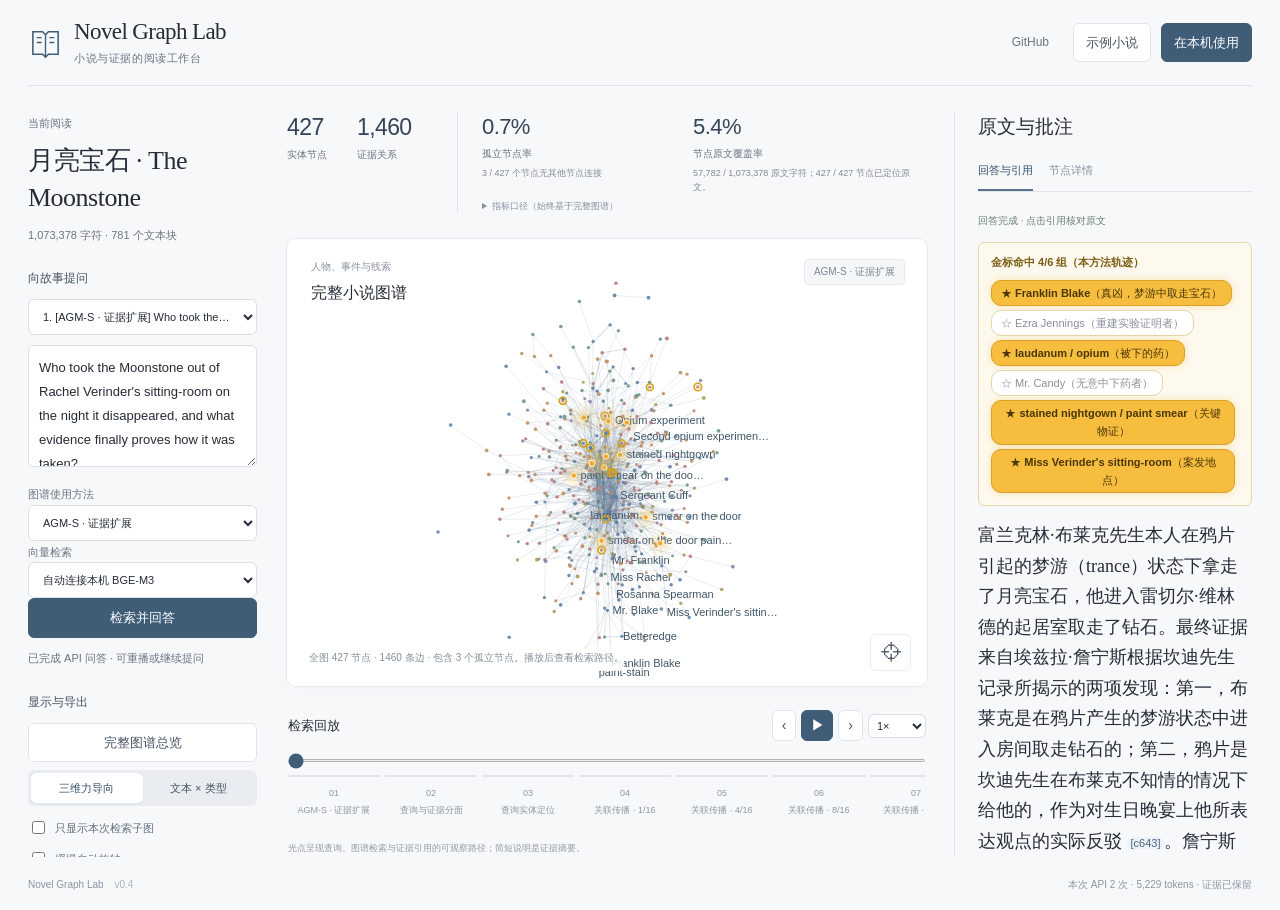
